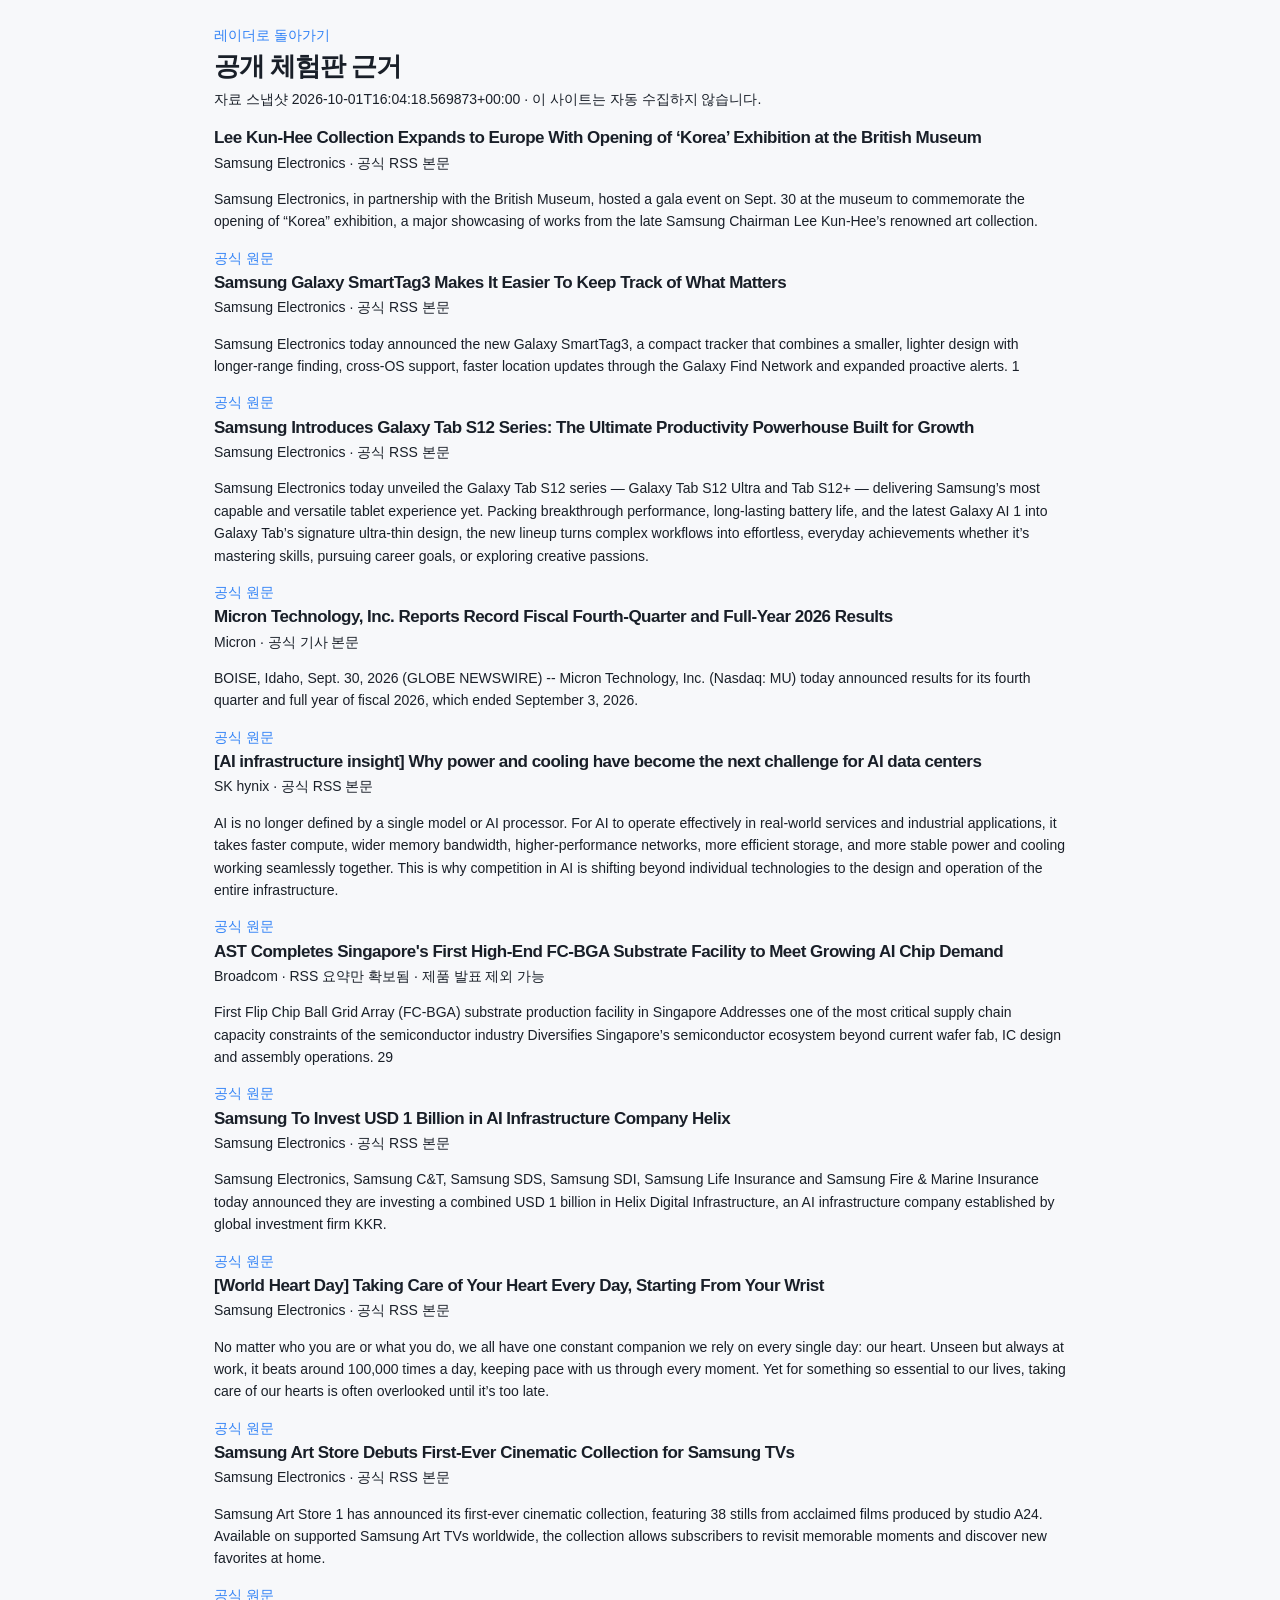
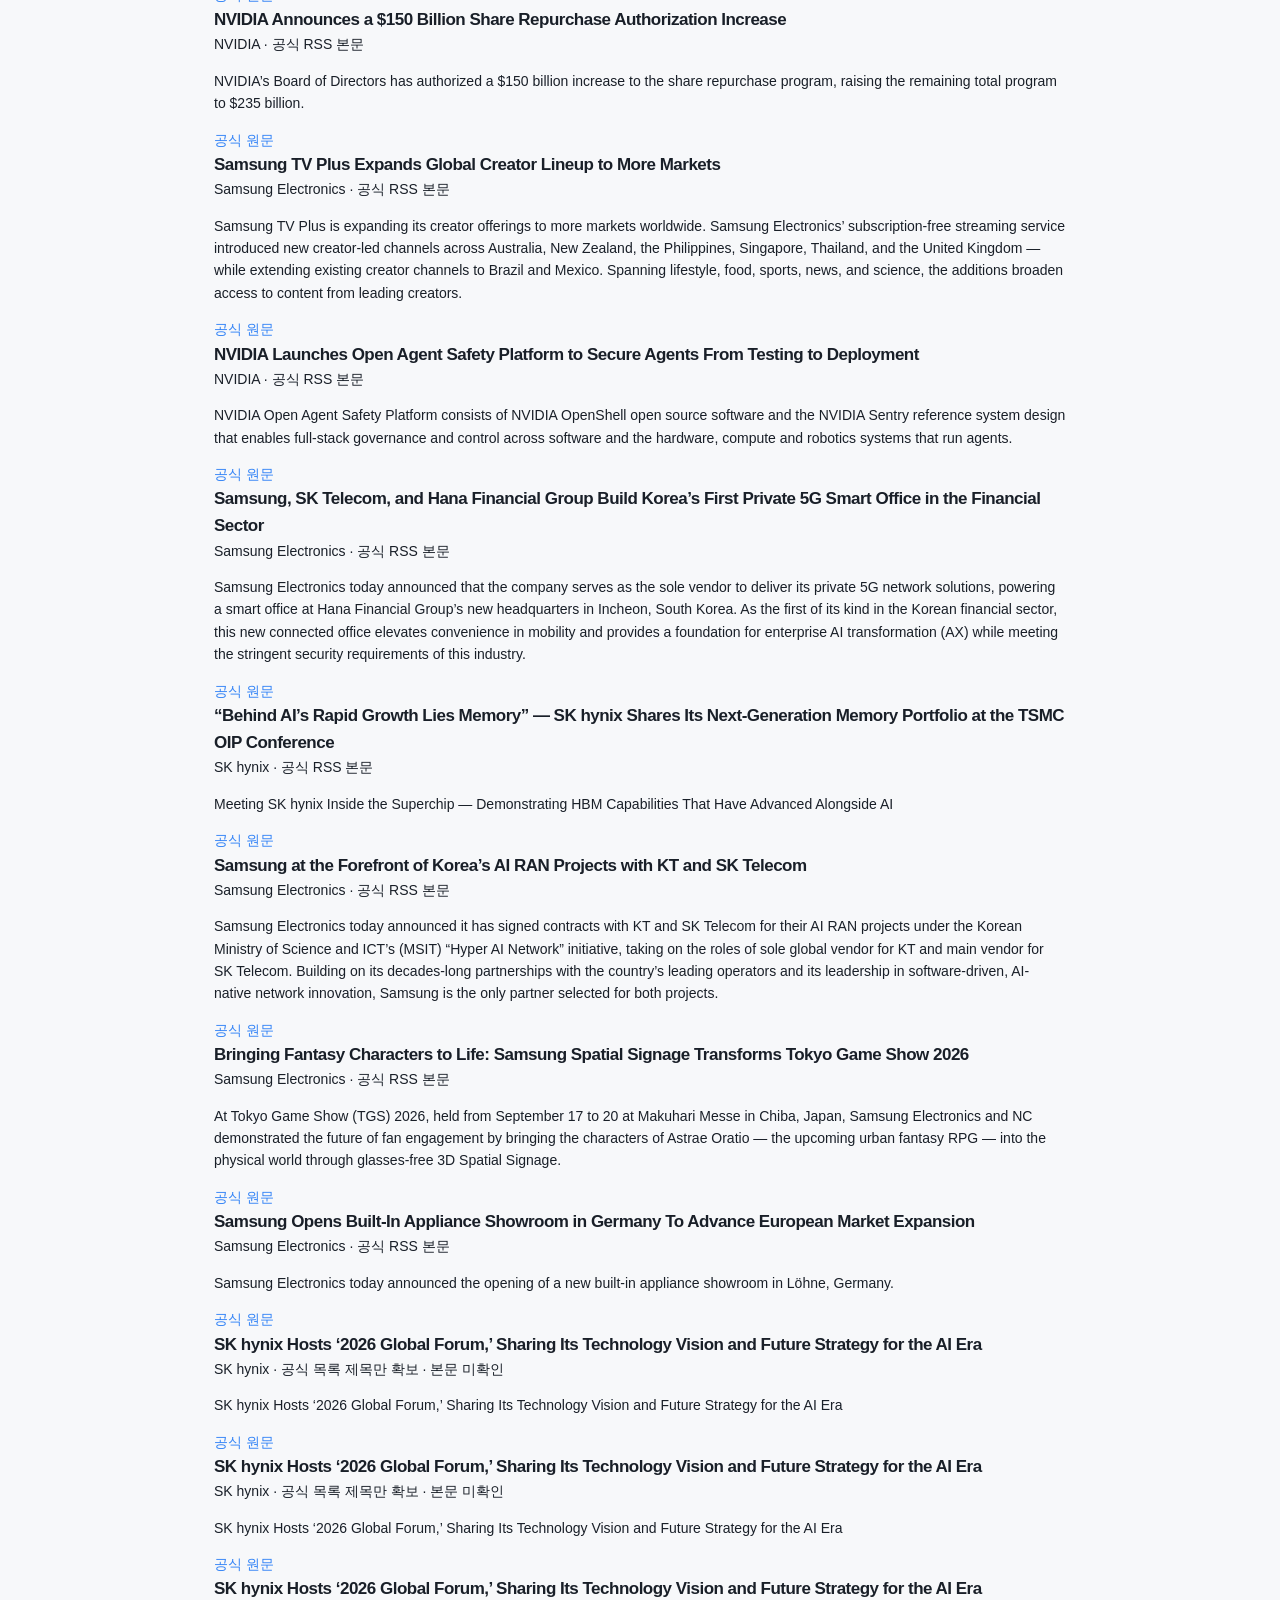
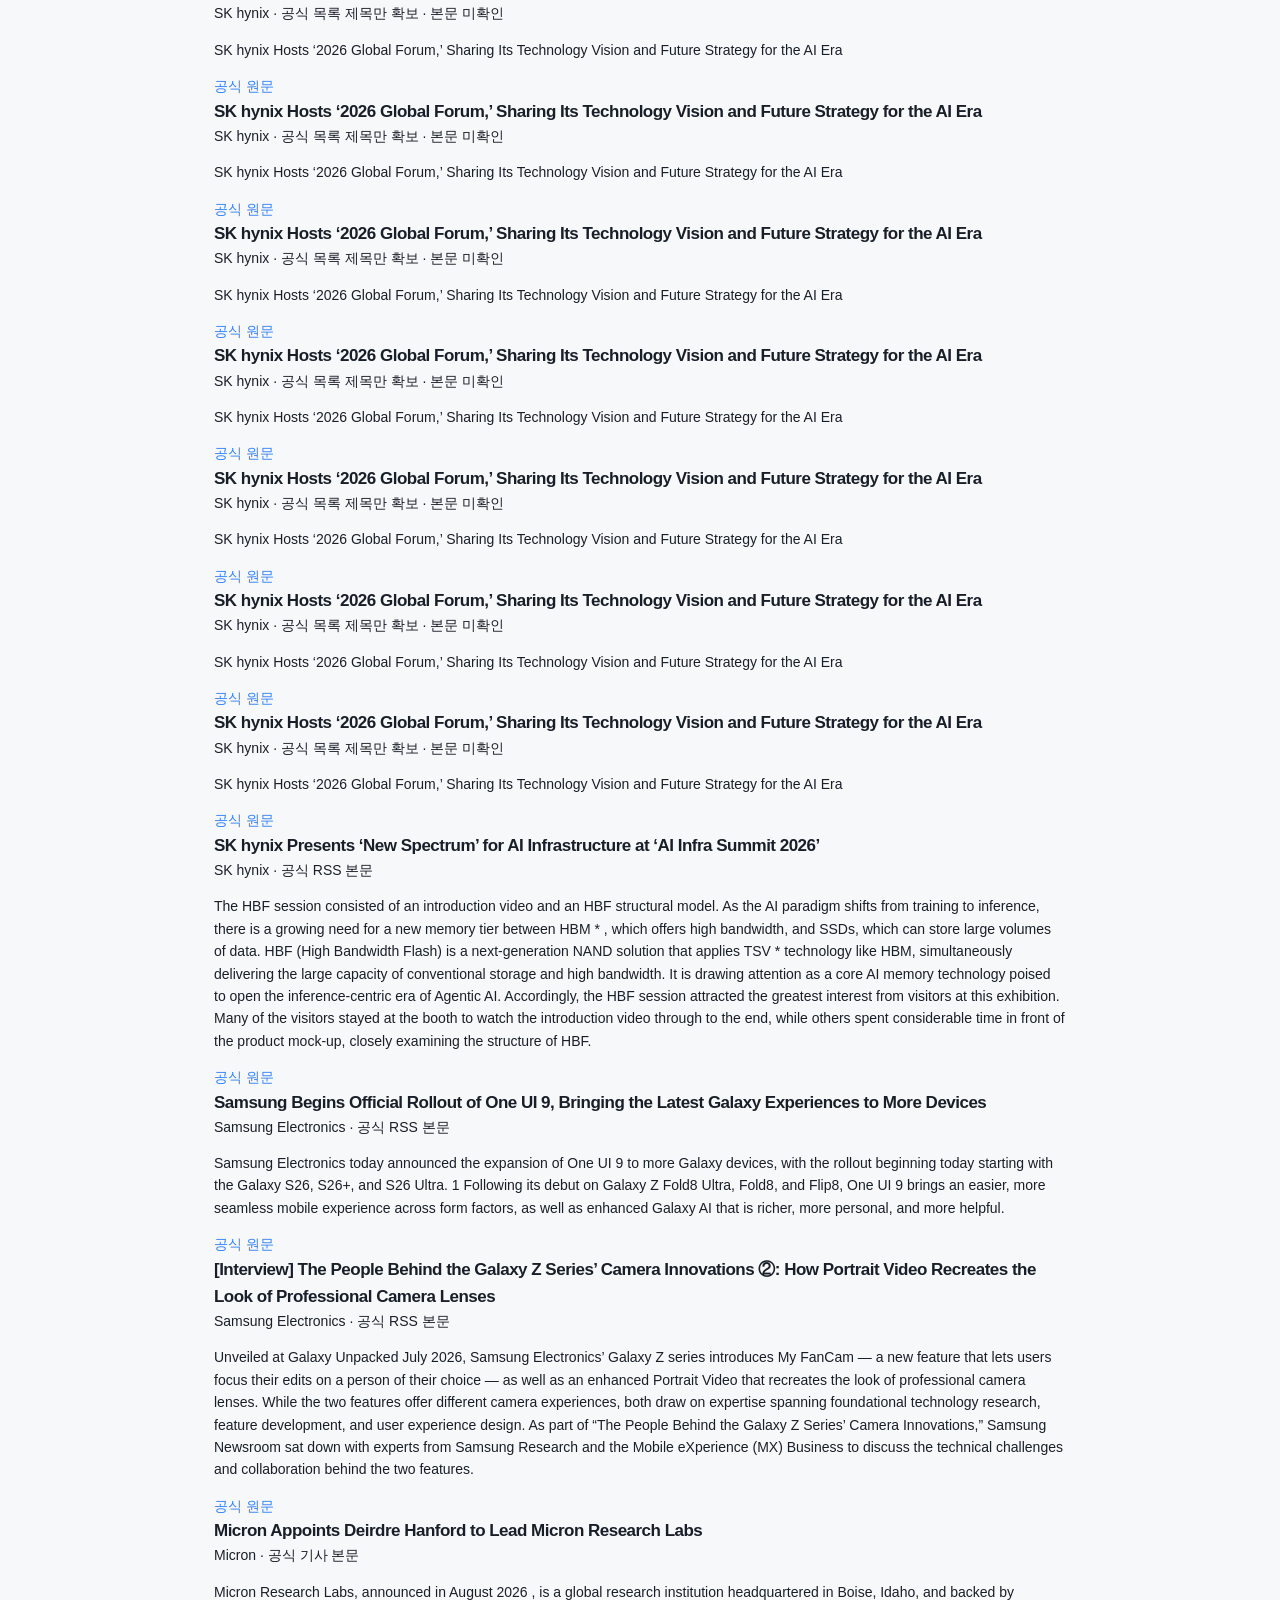
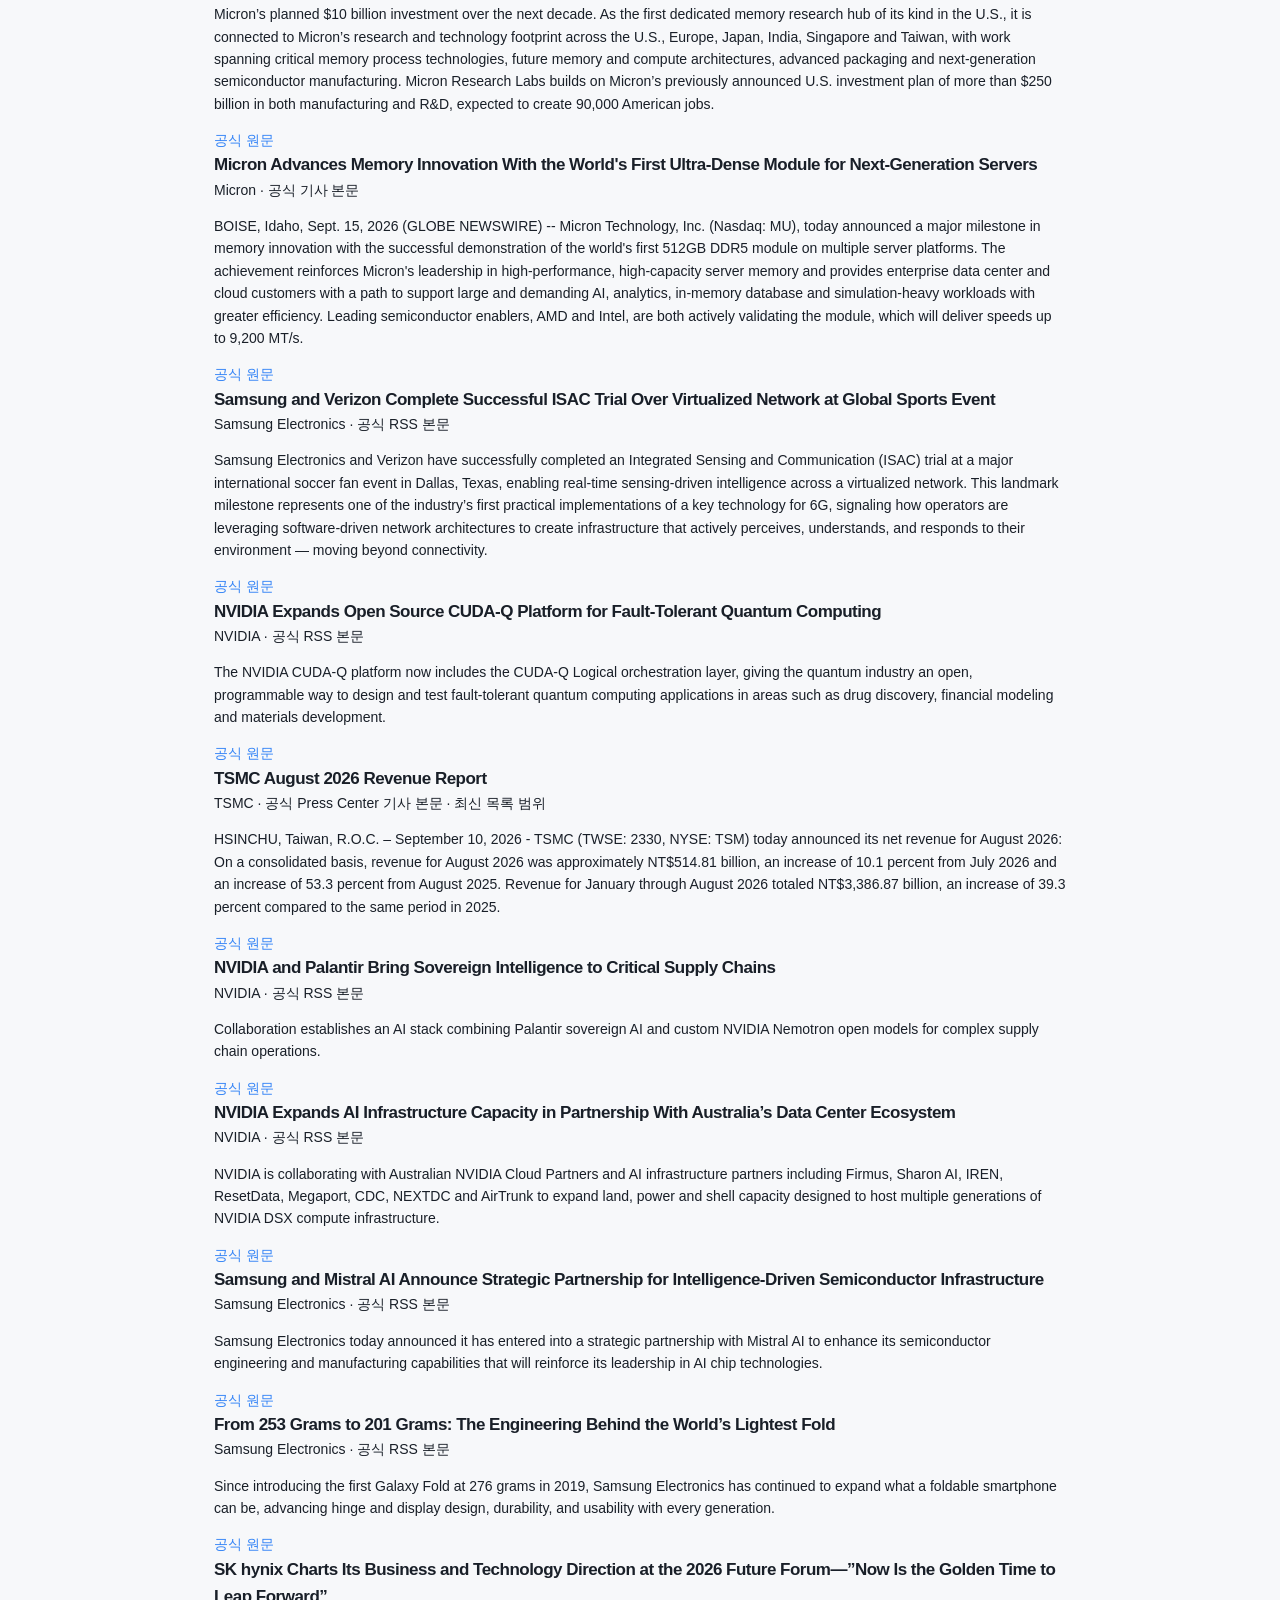
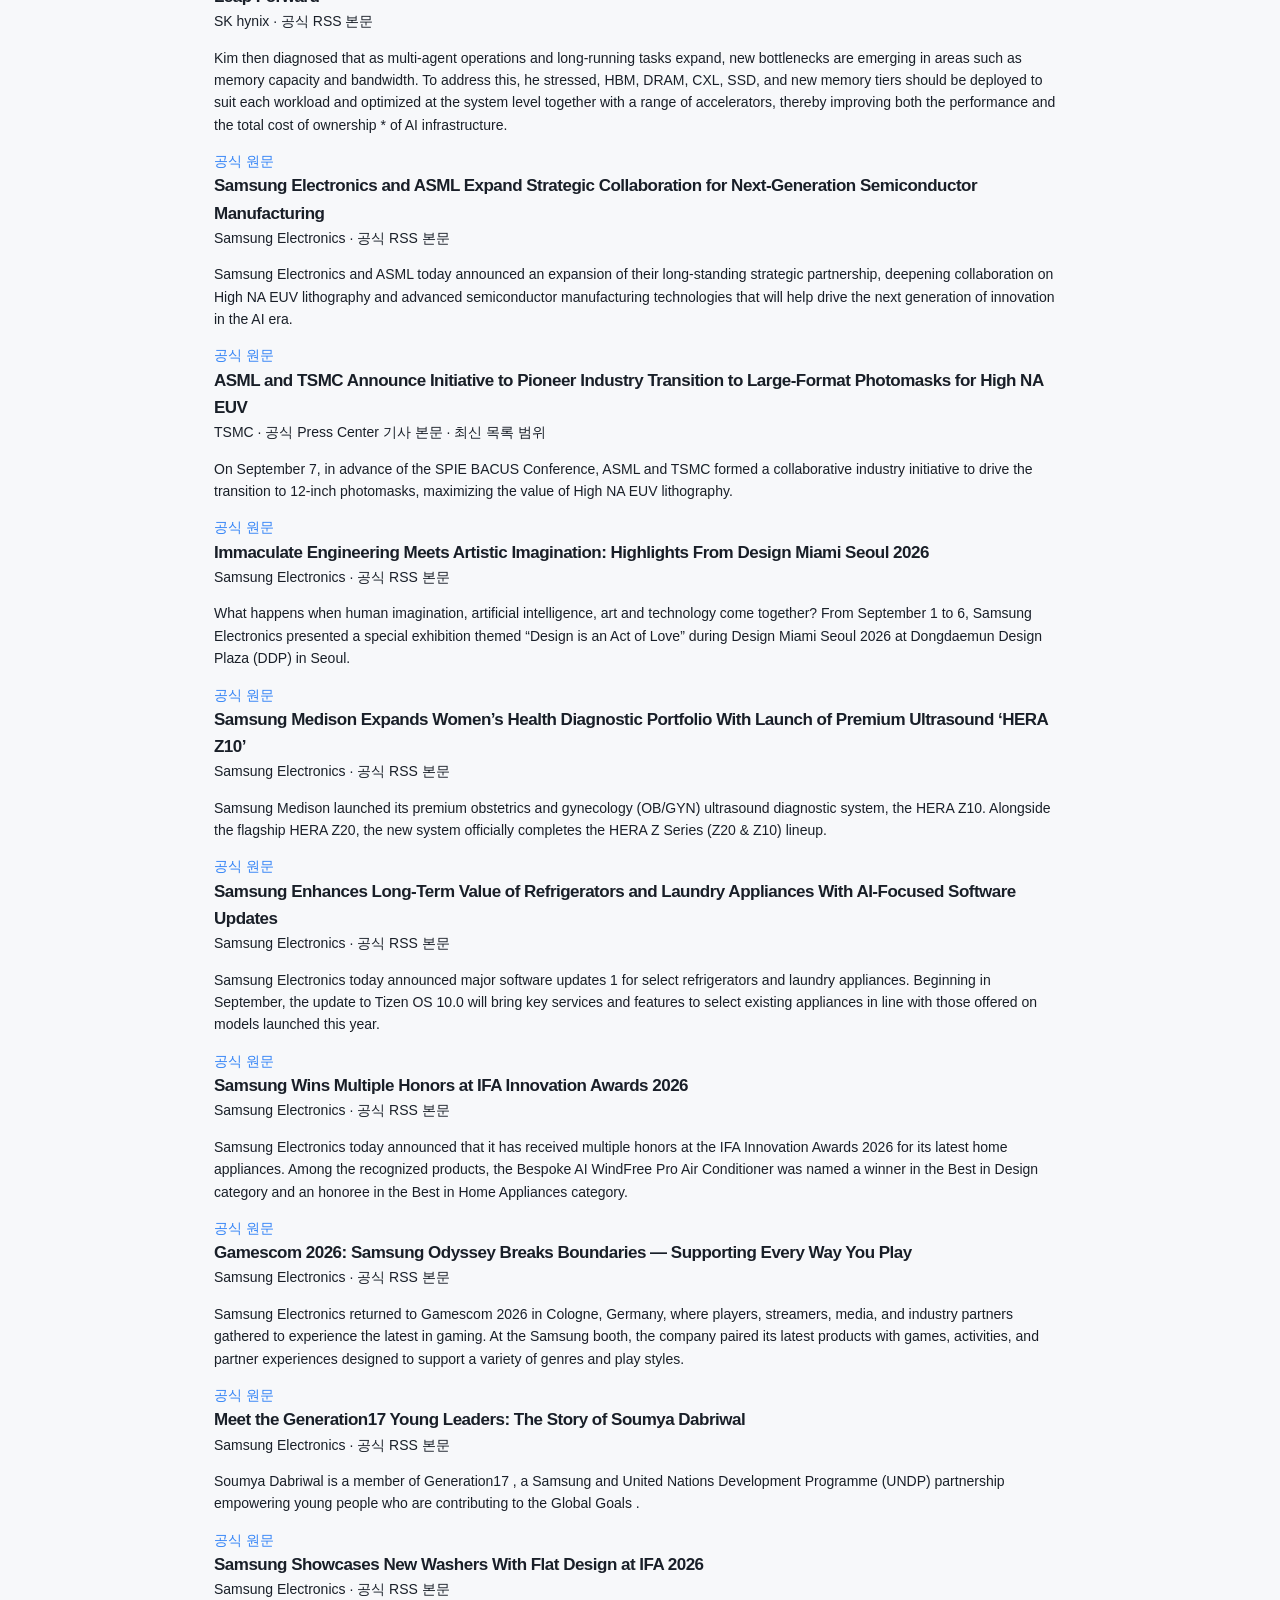
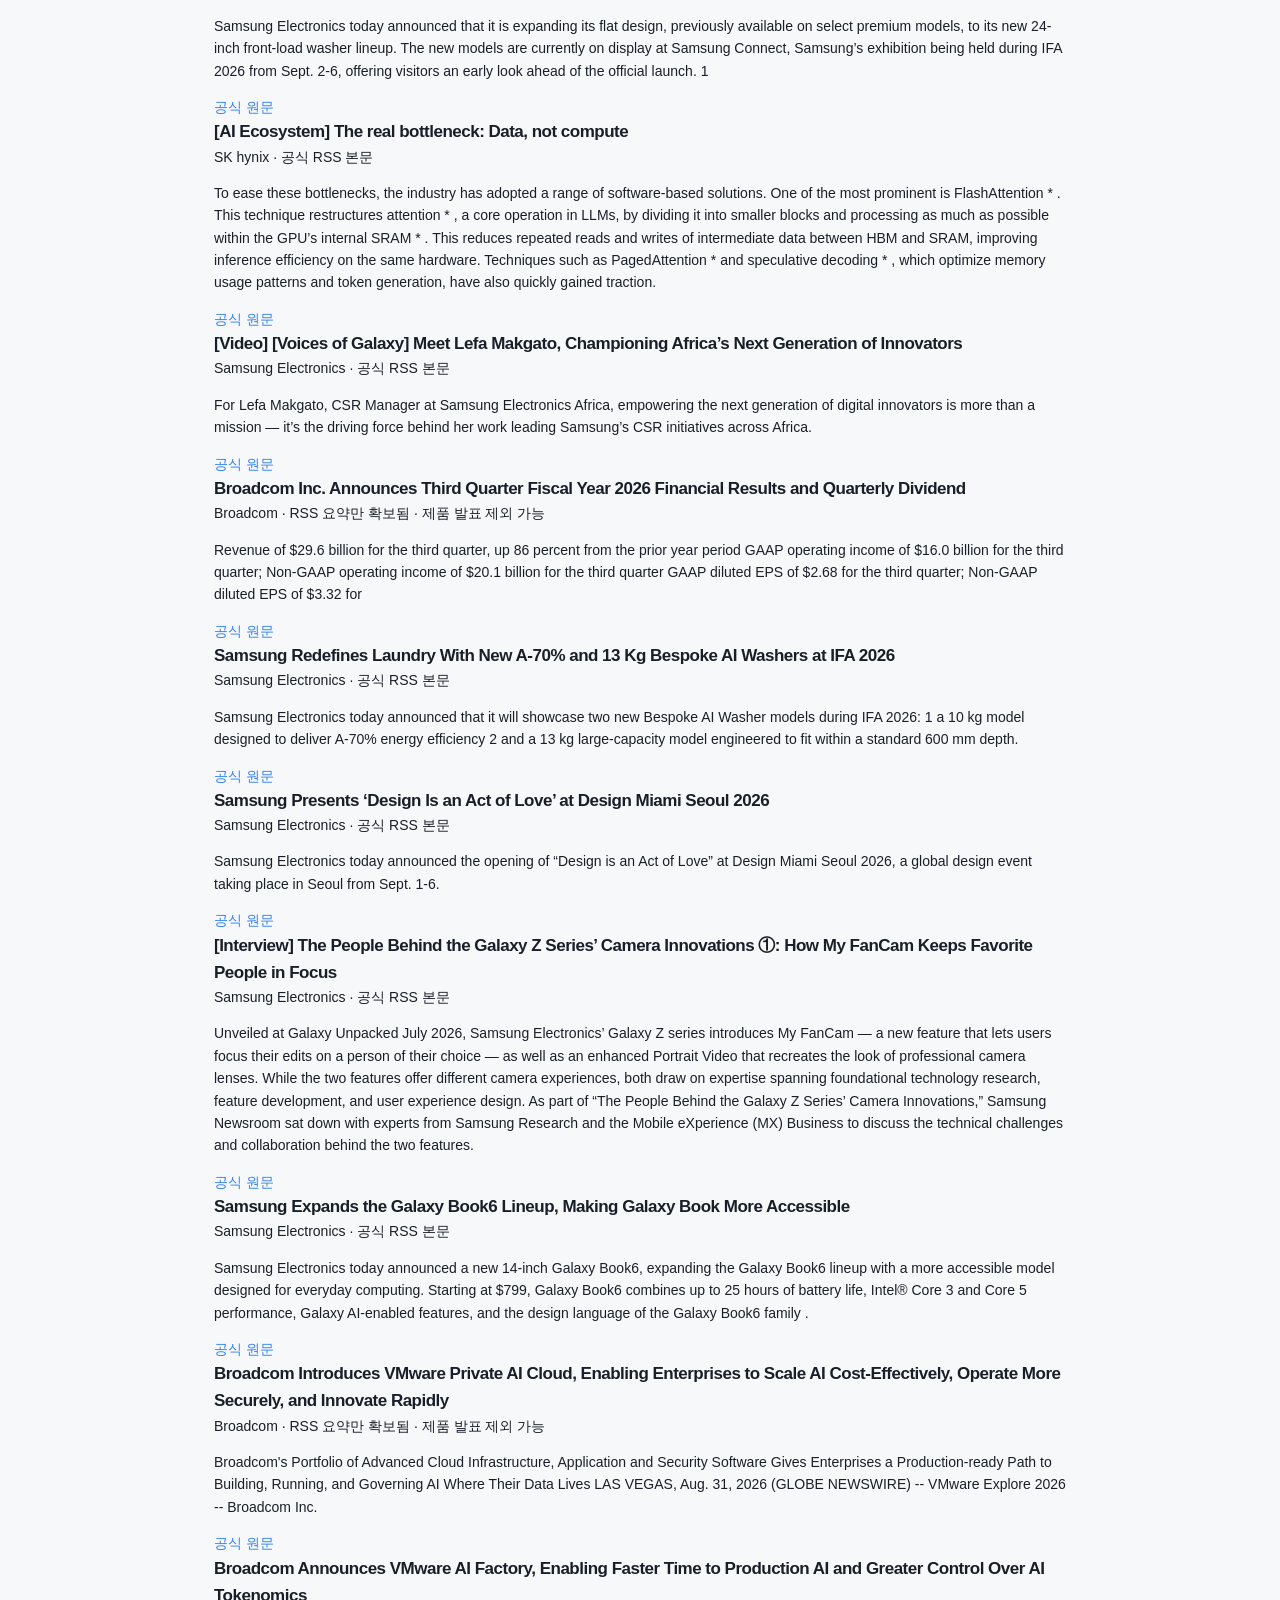
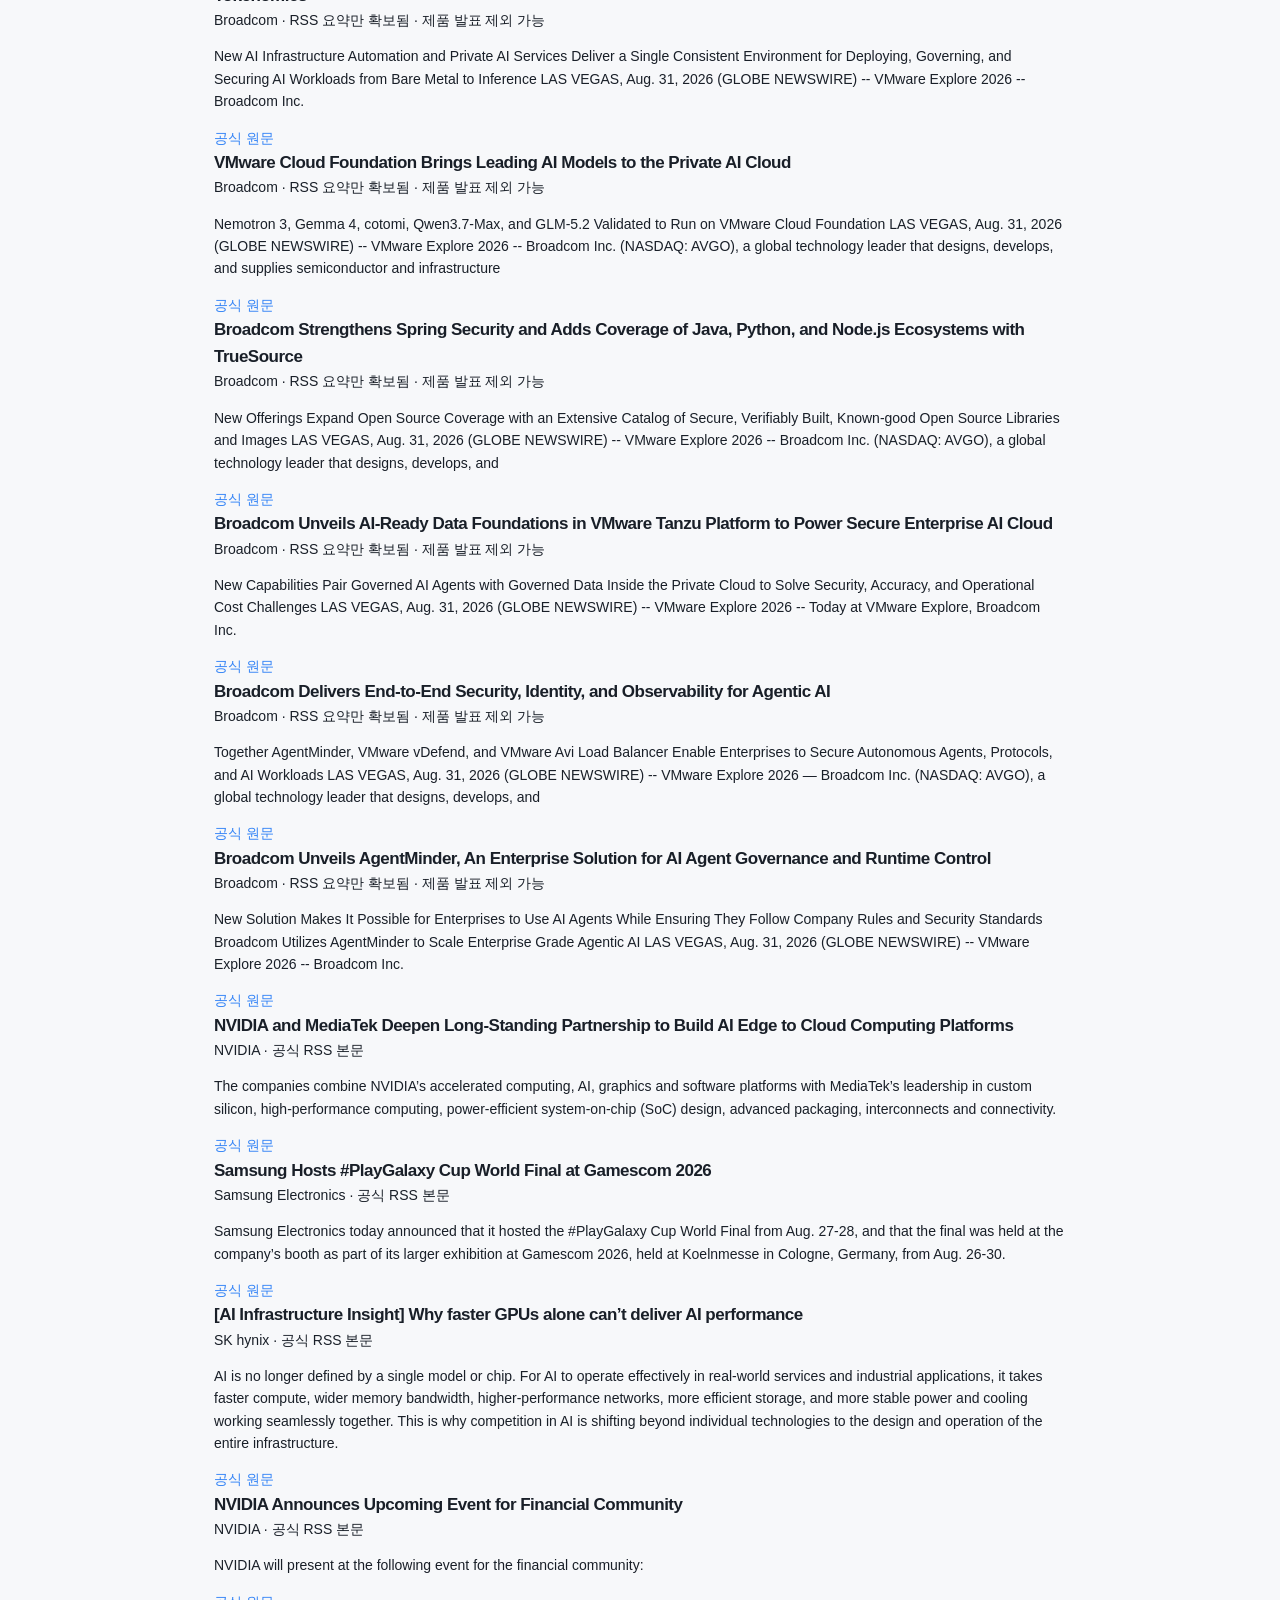
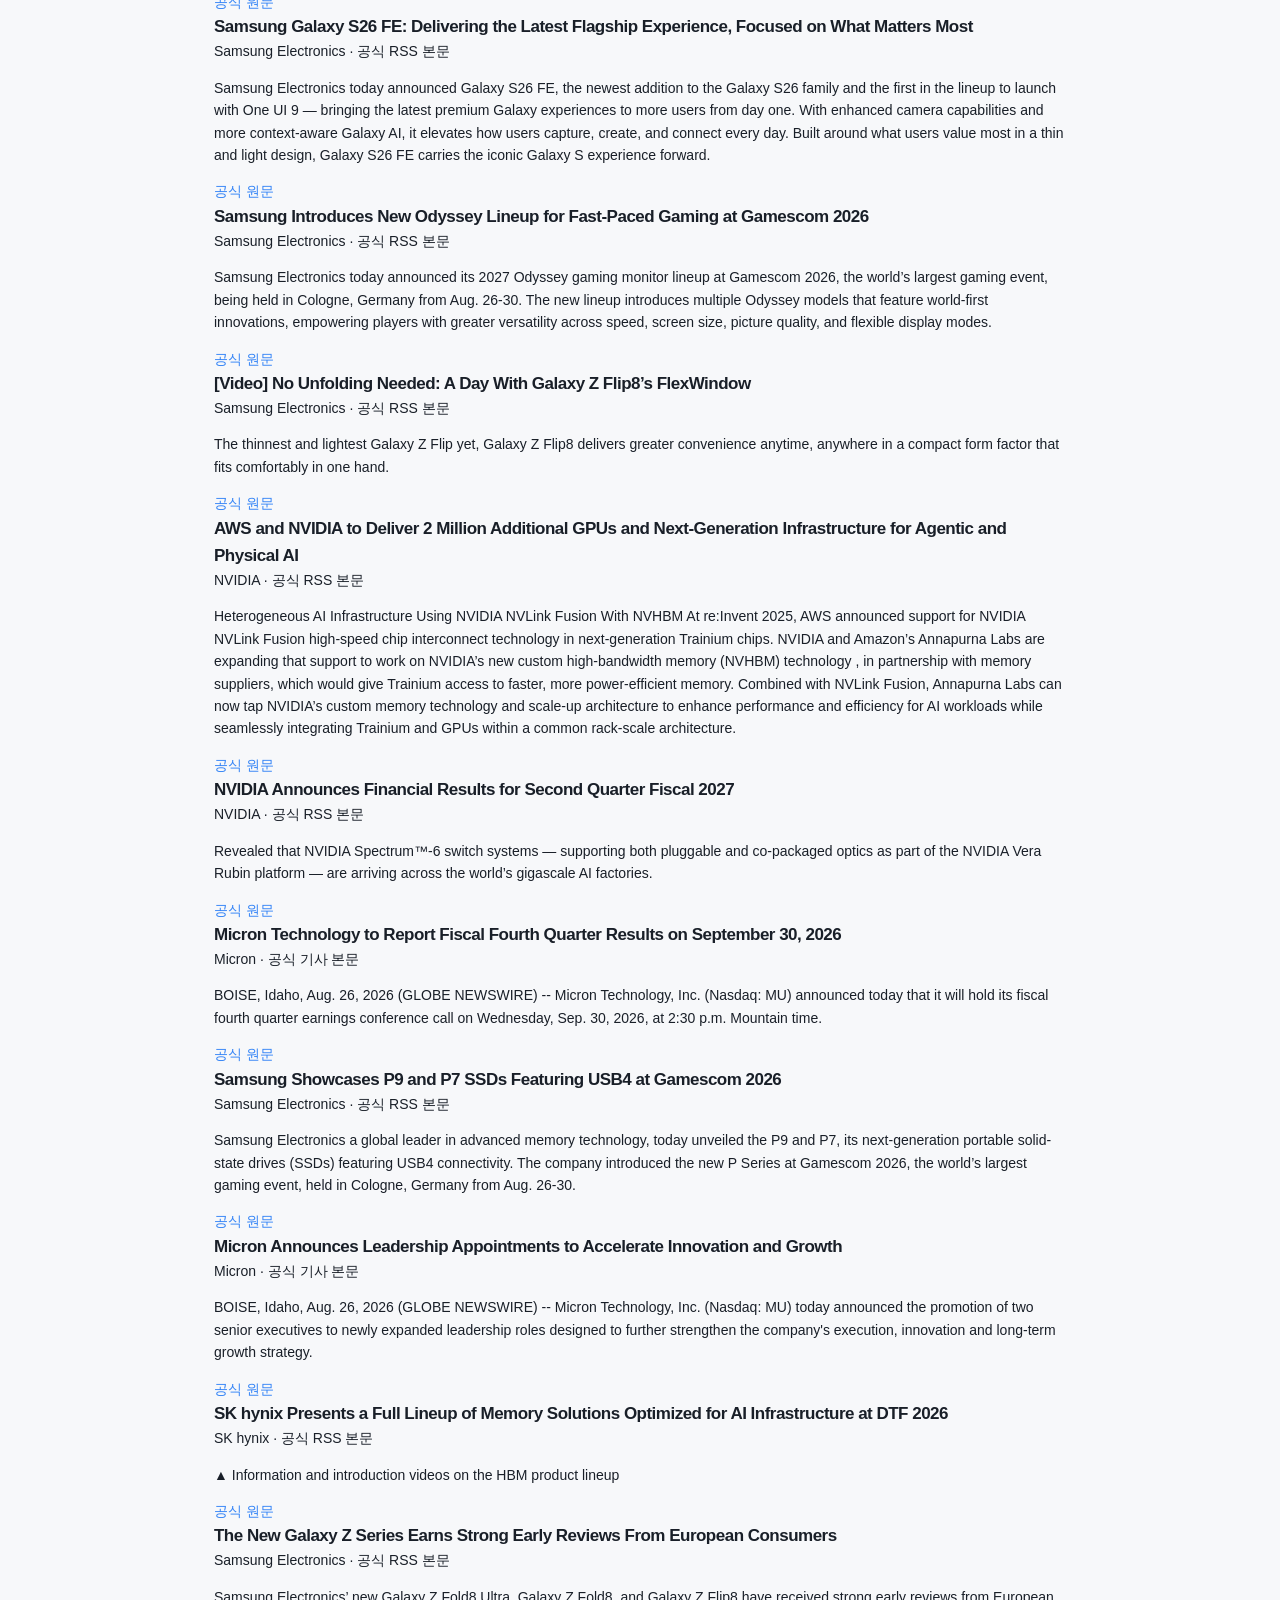
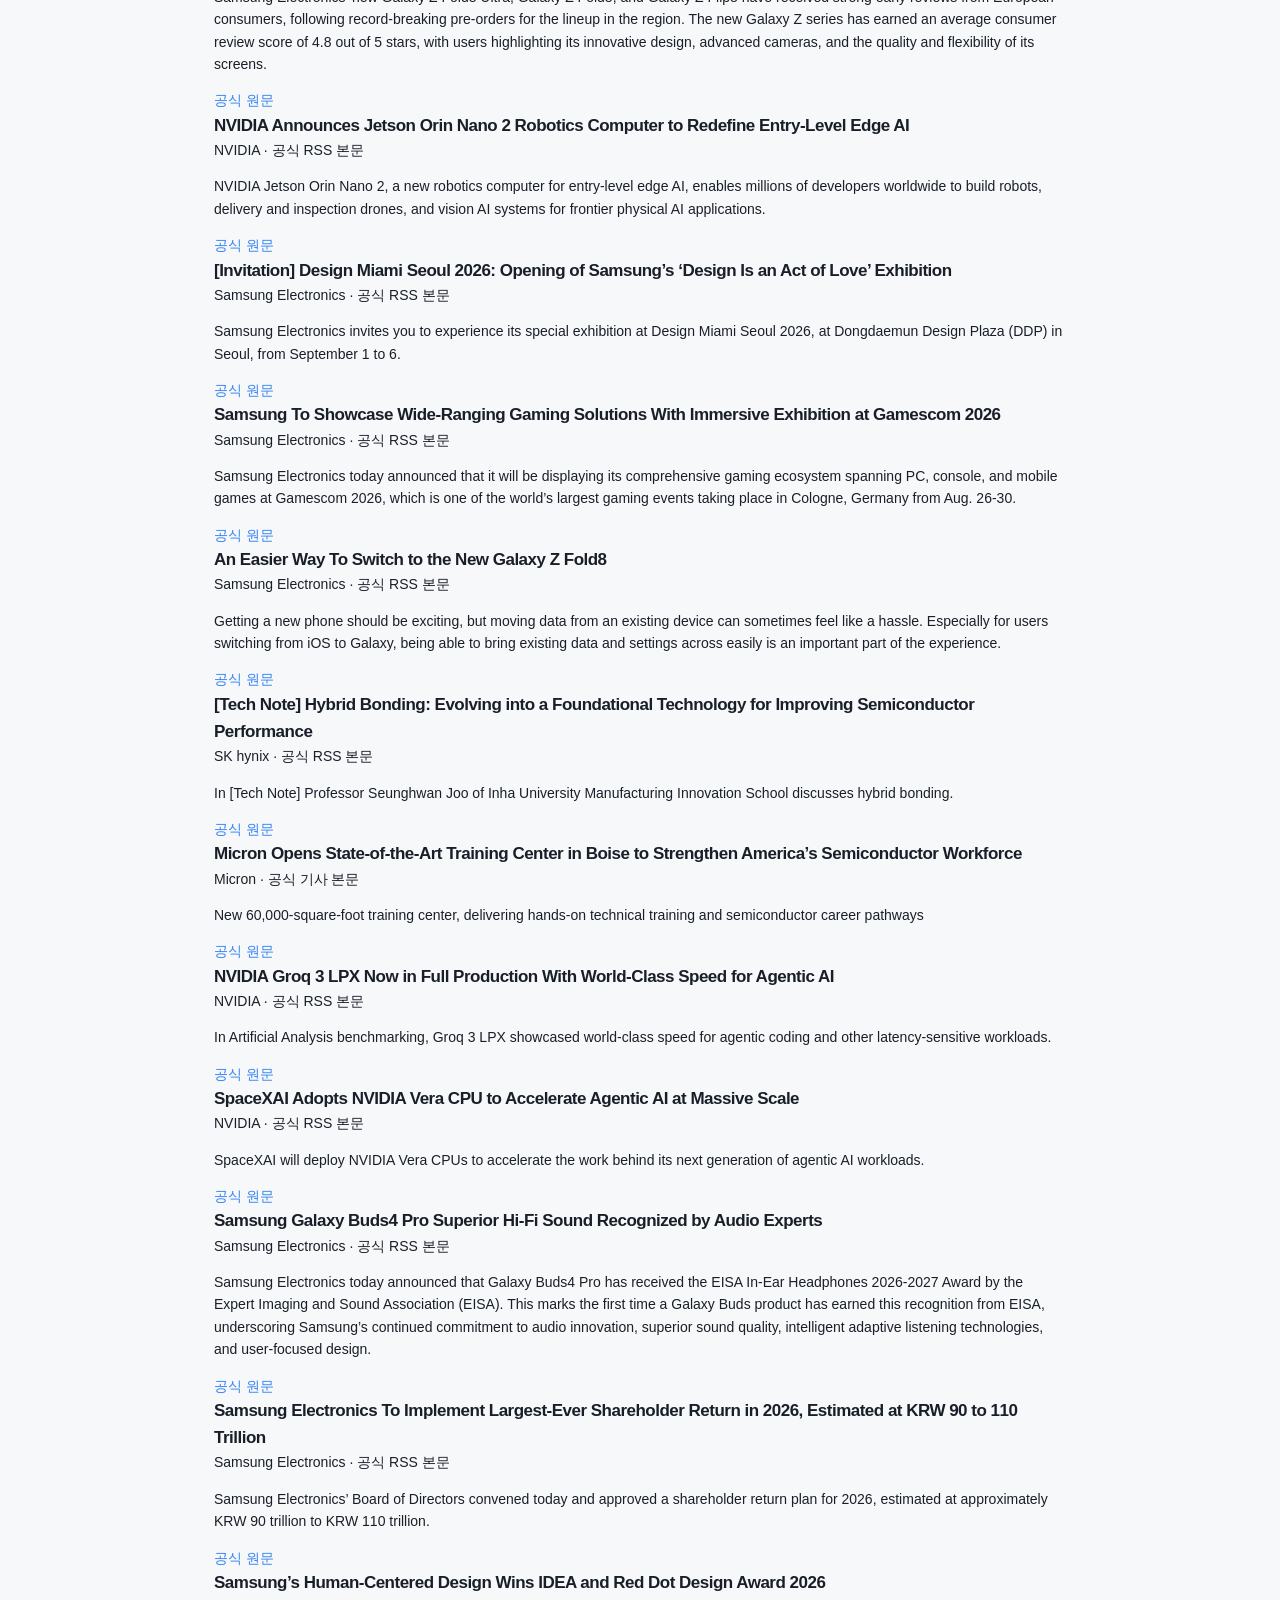
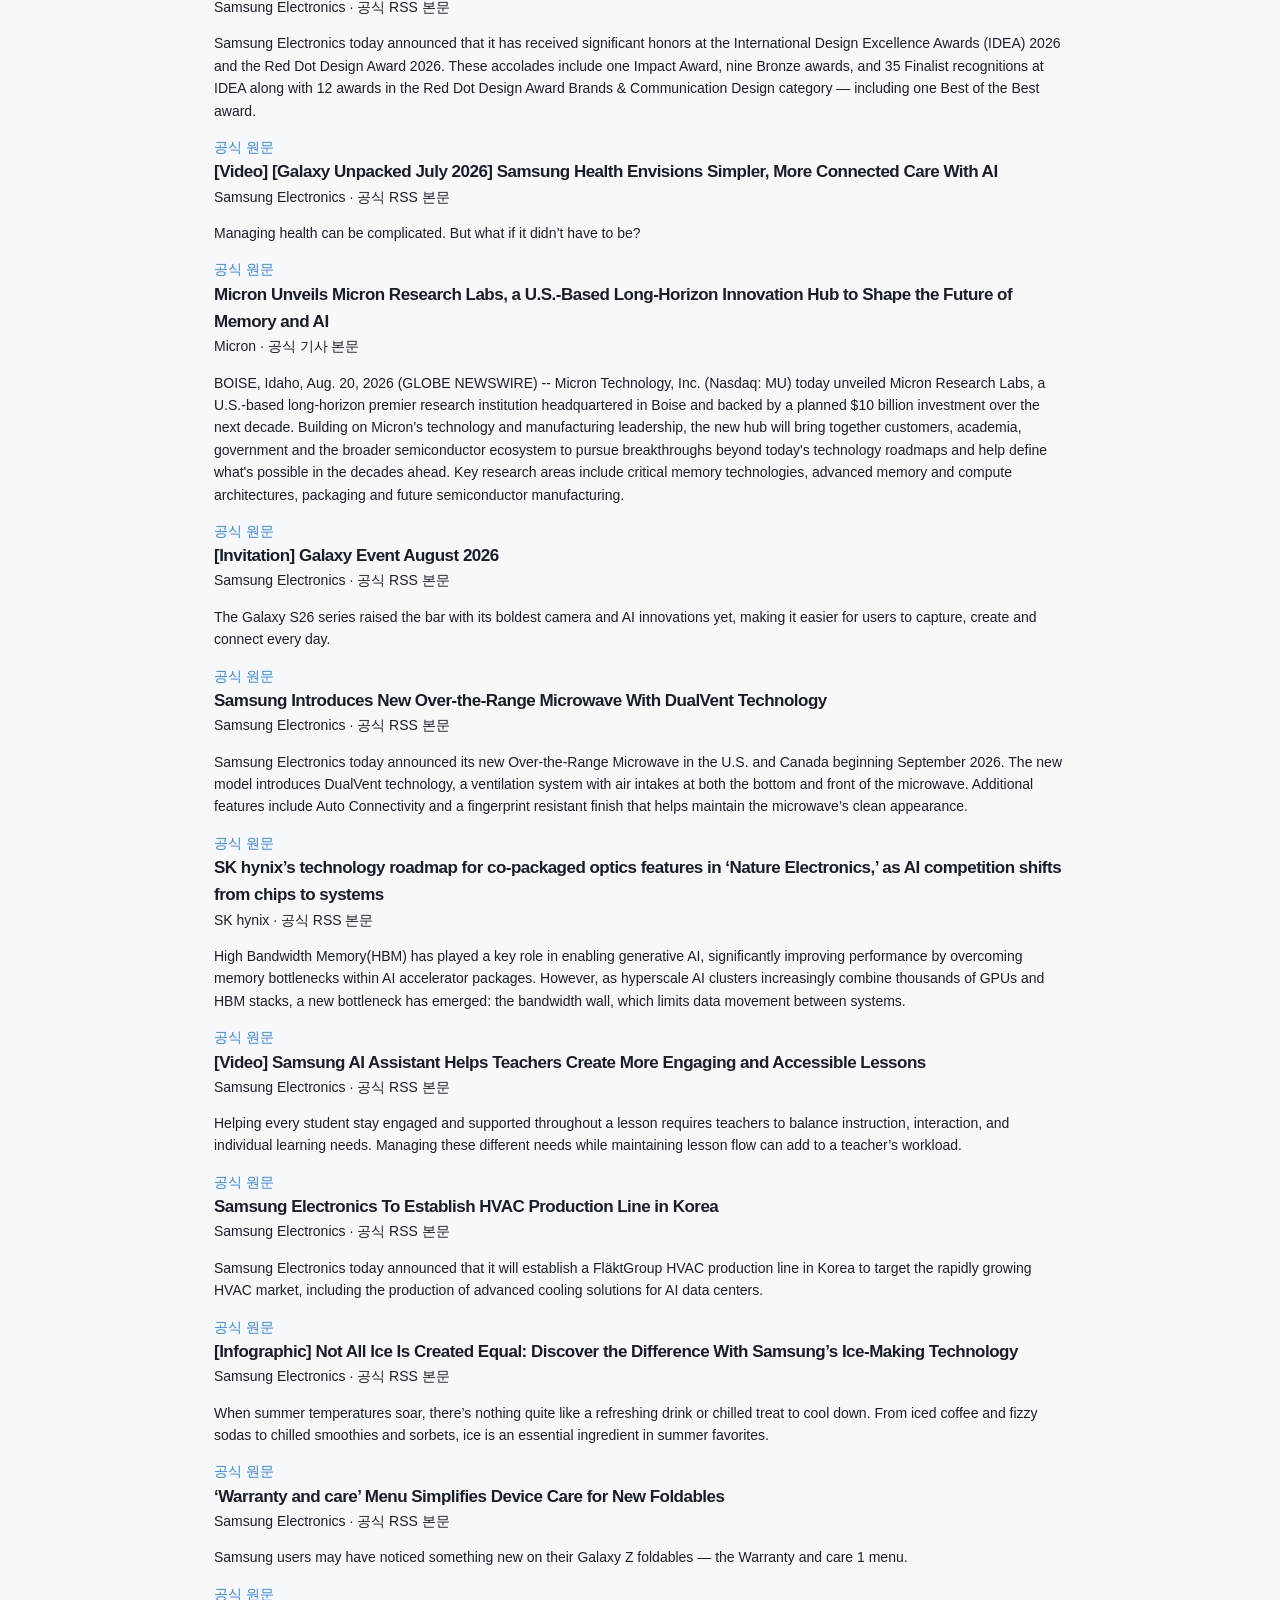
==== public/radar-report.html @ f61747eb "Publish announcement frequency coverage and review panels" ====
<!doctype html><html lang="ko"><meta charset="utf-8"><meta name="viewport" content="width=device-width,initial-scale=1"><title>Radar 근거 스냅샷</title><link rel="stylesheet" href="assets/radar.css"><body><main style="max-width:900px;margin:auto;padding:24px"><a href="index.html">레이더로 돌아가기</a><h1>공개 체험판 근거</h1><p>자료 스냅샷 2026-10-01T16:04:18.569873+00:00 · 이 사이트는 자동 수집하지 않습니다.</p><article><h2>Lee Kun-Hee Collection Expands to Europe With Opening of ‘Korea’ Exhibition at the British Museum</h2><p>Samsung Electronics · 공식 RSS 본문</p><p>Samsung Electronics, in partnership with the British Museum, hosted a gala event on Sept. 30 at the museum to commemorate the opening of “Korea” exhibition, a major showcasing of works from the late Samsung Chairman Lee Kun-Hee’s renowned art collection.</p><a href="https://news.samsung.com/global/lee-kun-hee-collection-expands-to-europe-with-opening-of-korea-exhibition-at-the-british-museum" rel="noopener noreferrer">공식 원문</a></article><article><h2>Samsung Galaxy SmartTag3 Makes It Easier To Keep Track of What Matters</h2><p>Samsung Electronics · 공식 RSS 본문</p><p>Samsung Electronics today announced the new Galaxy SmartTag3, a compact tracker that combines a smaller, lighter design with longer-range finding, cross-OS support, faster location updates through the Galaxy Find Network and expanded proactive alerts. 1</p><a href="https://news.samsung.com/global/samsung-galaxy-smarttag3-makes-it-easier-to-keep-track-of-what-matters" rel="noopener noreferrer">공식 원문</a></article><article><h2>Samsung Introduces Galaxy Tab S12 Series: The Ultimate Productivity Powerhouse Built for Growth</h2><p>Samsung Electronics · 공식 RSS 본문</p><p>Samsung Electronics today unveiled the Galaxy Tab S12 series — Galaxy Tab S12 Ultra and Tab S12+ — delivering Samsung’s most capable and versatile tablet experience yet. Packing breakthrough performance, long-lasting battery life, and the latest Galaxy AI 1 into Galaxy Tab’s signature ultra-thin design, the new lineup turns complex workflows into effortless, everyday achievements whether it’s mastering skills, pursuing career goals, or exploring creative passions.</p><a href="https://news.samsung.com/global/samsung-introduces-galaxy-tab-s12-series-the-ultimate-productivity-powerhouse-built-for-growth" rel="noopener noreferrer">공식 원문</a></article><article><h2>Micron Technology, Inc. Reports Record Fiscal Fourth-Quarter and Full-Year 2026 Results</h2><p>Micron · 공식 기사 본문</p><p>BOISE, Idaho, Sept. 30, 2026 (GLOBE NEWSWIRE) -- Micron Technology, Inc. (Nasdaq: MU) today announced results for its fourth quarter and full year of fiscal 2026, which ended September 3, 2026.</p><a href="https://investors.micron.com/news/press-release/2026/Micron-Technology-Inc--Reports-Record-Fiscal-Fourth-Quarter-and-Full-Year-2026-Results/default.aspx" rel="noopener noreferrer">공식 원문</a></article><article><h2>[AI infrastructure insight] Why power and cooling have become the next challenge for AI data centers</h2><p>SK hynix · 공식 RSS 본문</p><p>AI is no longer defined by a single model or AI processor. For AI to operate effectively in real-world services and industrial applications, it takes faster compute, wider memory bandwidth, higher-performance networks, more efficient storage, and more stable power and cooling working seamlessly together. This is why competition in AI is shifting beyond individual technologies to the design and operation of the entire infrastructure.</p><a href="https://news.skhynix.com/en/ai-infrastructure-insight-ep3/" rel="noopener noreferrer">공식 원문</a></article><article><h2>AST Completes Singapore&#x27;s First High-End FC-BGA Substrate Facility to Meet Growing AI Chip Demand</h2><p>Broadcom · RSS 요약만 확보됨 · 제품 발표 제외 가능</p><p>First Flip Chip Ball Grid Array (FC-BGA) substrate production facility in Singapore Addresses one of the most critical supply chain capacity constraints of the semiconductor industry Diversifies Singapore’s semiconductor ecosystem beyond current wafer fab, IC design and assembly operations. 29</p><a href="https://investors.broadcom.com/news-releases/news-release-details/ast-completes-singapores-first-high-end-fc-bga-substrate" rel="noopener noreferrer">공식 원문</a></article><article><h2>Samsung To Invest USD 1 Billion in AI Infrastructure Company Helix</h2><p>Samsung Electronics · 공식 RSS 본문</p><p>Samsung Electronics, Samsung C&amp;T, Samsung SDS, Samsung SDI, Samsung Life Insurance and Samsung Fire &amp; Marine Insurance today announced they are investing a combined USD 1 billion in Helix Digital Infrastructure, an AI infrastructure company established by global investment firm KKR.</p><a href="https://news.samsung.com/global/samsung-to-invest-usd-1-billion-in-ai-infrastructure-company-helix" rel="noopener noreferrer">공식 원문</a></article><article><h2>[World Heart Day] Taking Care of Your Heart Every Day, Starting From Your Wrist</h2><p>Samsung Electronics · 공식 RSS 본문</p><p>No matter who you are or what you do, we all have one constant companion we rely on every single day: our heart. Unseen but always at work, it beats around 100,000 times a day, keeping pace with us through every moment. Yet for something so essential to our lives, taking care of our hearts is often overlooked until it’s too late.</p><a href="https://news.samsung.com/global/world-heart-day-taking-care-of-your-heart-every-day-starting-from-your-wrist" rel="noopener noreferrer">공식 원문</a></article><article><h2>Samsung Art Store Debuts First-Ever Cinematic Collection for Samsung TVs</h2><p>Samsung Electronics · 공식 RSS 본문</p><p>Samsung Art Store 1 has announced its first-ever cinematic collection, featuring 38 stills from acclaimed films produced by studio A24. Available on supported Samsung Art TVs worldwide, the collection allows subscribers to revisit memorable moments and discover new favorites at home.</p><a href="https://news.samsung.com/global/samsung-art-store-debuts-first-ever-cinematic-collection-for-samsung-tvs" rel="noopener noreferrer">공식 원문</a></article><article><h2>NVIDIA Announces a $150 Billion Share Repurchase Authorization Increase</h2><p>NVIDIA · 공식 RSS 본문</p><p>NVIDIA’s Board of Directors has authorized a $150 billion increase to the share repurchase program, raising the remaining total program to $235 billion.</p><a href="https://nvidianews.nvidia.com/news/nvidia-announces-a-150-billion-share-repurchase-authorization-increase" rel="noopener noreferrer">공식 원문</a></article><article><h2>Samsung TV Plus Expands Global Creator Lineup to More Markets</h2><p>Samsung Electronics · 공식 RSS 본문</p><p>Samsung TV Plus is expanding its creator offerings to more markets worldwide. Samsung Electronics’ subscription-free streaming service introduced new creator-led channels across Australia, New Zealand, the Philippines, Singapore, Thailand, and the United Kingdom — while extending existing creator channels to Brazil and Mexico. Spanning lifestyle, food, sports, news, and science, the additions broaden access to content from leading creators.</p><a href="https://news.samsung.com/global/samsung-tv-plus-expands-global-creator-lineup-to-more-markets" rel="noopener noreferrer">공식 원문</a></article><article><h2>NVIDIA Launches Open Agent Safety Platform to Secure Agents From Testing to Deployment</h2><p>NVIDIA · 공식 RSS 본문</p><p>NVIDIA Open Agent Safety Platform consists of NVIDIA OpenShell open source software and the NVIDIA Sentry reference system design that enables full-stack governance and control across software and the hardware, compute and robotics systems that run agents.</p><a href="https://nvidianews.nvidia.com/news/open-agent-safety-platform" rel="noopener noreferrer">공식 원문</a></article><article><h2>Samsung, SK Telecom, and Hana Financial Group Build Korea’s First Private 5G Smart Office in the Financial Sector</h2><p>Samsung Electronics · 공식 RSS 본문</p><p>Samsung Electronics today announced that the company serves as the sole vendor to deliver its private 5G network solutions, powering a smart office at Hana Financial Group’s new headquarters in Incheon, South Korea. As the first of its kind in the Korean financial sector, this new connected office elevates convenience in mobility and provides a foundation for enterprise AI transformation (AX) while meeting the stringent security requirements of this industry.</p><a href="https://news.samsung.com/global/samsung-sk-telecom-and-hana-financial-group-buildkoreas-first-private-5g-smart-office-in-the-financial-sector" rel="noopener noreferrer">공식 원문</a></article><article><h2>“Behind AI’s Rapid Growth Lies Memory” — SK hynix Shares Its Next-Generation Memory Portfolio at the TSMC OIP Conference</h2><p>SK hynix · 공식 RSS 본문</p><p>Meeting SK hynix Inside the Superchip — Demonstrating HBM Capabilities That Have Advanced Alongside AI</p><a href="https://news.skhynix.com/en/tsmc-oip-conference-2026/" rel="noopener noreferrer">공식 원문</a></article><article><h2>Samsung at the Forefront of Korea’s AI RAN Projects with KT and SK Telecom</h2><p>Samsung Electronics · 공식 RSS 본문</p><p>Samsung Electronics today announced it has signed contracts with KT and SK Telecom for their AI RAN projects under the Korean Ministry of Science and ICT’s (MSIT) “Hyper AI Network” initiative, taking on the roles of sole global vendor for KT and main vendor for SK Telecom. Building on its decades-long partnerships with the country’s leading operators and its leadership in software-driven, AI-native network innovation, Samsung is the only partner selected for both projects.</p><a href="https://news.samsung.com/global/samsung-at-the-forefront-of-koreas-ai-ran-projects-with-kt-and-sk-telecom" rel="noopener noreferrer">공식 원문</a></article><article><h2>Bringing Fantasy Characters to Life: Samsung Spatial Signage Transforms Tokyo Game Show 2026</h2><p>Samsung Electronics · 공식 RSS 본문</p><p>At Tokyo Game Show (TGS) 2026, held from September 17 to 20 at Makuhari Messe in Chiba, Japan, Samsung Electronics and NC demonstrated the future of fan engagement by bringing the characters of Astrae Oratio — the upcoming urban fantasy RPG — into the physical world through glasses-free 3D Spatial Signage.</p><a href="https://news.samsung.com/global/bringing-fantasy-characters-to-life-samsung-spatial-signage-transforms-tokyo-game-show-2026" rel="noopener noreferrer">공식 원문</a></article><article><h2>Samsung Opens Built-In Appliance Showroom in Germany To Advance European Market Expansion</h2><p>Samsung Electronics · 공식 RSS 본문</p><p>Samsung Electronics today announced the opening of a new built-in appliance showroom in Löhne, Germany.</p><a href="https://news.samsung.com/global/samsung-opens-built-in-appliance-showroom-in-germany-to-advance-european-market-expansion" rel="noopener noreferrer">공식 원문</a></article><article><h2>SK hynix Hosts ‘2026 Global Forum,’ Sharing Its Technology Vision and Future Strategy for the AI Era</h2><p>SK hynix · 공식 목록 제목만 확보 · 본문 미확인</p><p>SK hynix Hosts ‘2026 Global Forum,’ Sharing Its Technology Vision and Future Strategy for the AI Era</p><a href="https://news.skhynix.com/en/2026-global-forum-16/" rel="noopener noreferrer">공식 원문</a></article><article><h2>SK hynix Hosts ‘2026 Global Forum,’ Sharing Its Technology Vision and Future Strategy for the AI Era</h2><p>SK hynix · 공식 목록 제목만 확보 · 본문 미확인</p><p>SK hynix Hosts ‘2026 Global Forum,’ Sharing Its Technology Vision and Future Strategy for the AI Era</p><a href="https://news.skhynix.com/en/2026-global-forum-15/" rel="noopener noreferrer">공식 원문</a></article><article><h2>SK hynix Hosts ‘2026 Global Forum,’ Sharing Its Technology Vision and Future Strategy for the AI Era</h2><p>SK hynix · 공식 목록 제목만 확보 · 본문 미확인</p><p>SK hynix Hosts ‘2026 Global Forum,’ Sharing Its Technology Vision and Future Strategy for the AI Era</p><a href="https://news.skhynix.com/en/2026-global-forum-14/" rel="noopener noreferrer">공식 원문</a></article><article><h2>SK hynix Hosts ‘2026 Global Forum,’ Sharing Its Technology Vision and Future Strategy for the AI Era</h2><p>SK hynix · 공식 목록 제목만 확보 · 본문 미확인</p><p>SK hynix Hosts ‘2026 Global Forum,’ Sharing Its Technology Vision and Future Strategy for the AI Era</p><a href="https://news.skhynix.com/en/2026-global-forum-13/" rel="noopener noreferrer">공식 원문</a></article><article><h2>SK hynix Hosts ‘2026 Global Forum,’ Sharing Its Technology Vision and Future Strategy for the AI Era</h2><p>SK hynix · 공식 목록 제목만 확보 · 본문 미확인</p><p>SK hynix Hosts ‘2026 Global Forum,’ Sharing Its Technology Vision and Future Strategy for the AI Era</p><a href="https://news.skhynix.com/en/2026-global-forum-12/" rel="noopener noreferrer">공식 원문</a></article><article><h2>SK hynix Hosts ‘2026 Global Forum,’ Sharing Its Technology Vision and Future Strategy for the AI Era</h2><p>SK hynix · 공식 목록 제목만 확보 · 본문 미확인</p><p>SK hynix Hosts ‘2026 Global Forum,’ Sharing Its Technology Vision and Future Strategy for the AI Era</p><a href="https://news.skhynix.com/en/2026-global-forum-11/" rel="noopener noreferrer">공식 원문</a></article><article><h2>SK hynix Hosts ‘2026 Global Forum,’ Sharing Its Technology Vision and Future Strategy for the AI Era</h2><p>SK hynix · 공식 목록 제목만 확보 · 본문 미확인</p><p>SK hynix Hosts ‘2026 Global Forum,’ Sharing Its Technology Vision and Future Strategy for the AI Era</p><a href="https://news.skhynix.com/en/2026-global-forum-10/" rel="noopener noreferrer">공식 원문</a></article><article><h2>SK hynix Hosts ‘2026 Global Forum,’ Sharing Its Technology Vision and Future Strategy for the AI Era</h2><p>SK hynix · 공식 목록 제목만 확보 · 본문 미확인</p><p>SK hynix Hosts ‘2026 Global Forum,’ Sharing Its Technology Vision and Future Strategy for the AI Era</p><a href="https://news.skhynix.com/en/2026-global-forum-9/" rel="noopener noreferrer">공식 원문</a></article><article><h2>SK hynix Hosts ‘2026 Global Forum,’ Sharing Its Technology Vision and Future Strategy for the AI Era</h2><p>SK hynix · 공식 목록 제목만 확보 · 본문 미확인</p><p>SK hynix Hosts ‘2026 Global Forum,’ Sharing Its Technology Vision and Future Strategy for the AI Era</p><a href="https://news.skhynix.com/en/2026-global-forum-8/" rel="noopener noreferrer">공식 원문</a></article><article><h2>SK hynix Presents ‘New Spectrum’ for AI Infrastructure at ‘AI Infra Summit 2026’</h2><p>SK hynix · 공식 RSS 본문</p><p>The HBF session consisted of an introduction video and an HBF structural model. As the AI paradigm shifts from training to inference, there is a growing need for a new memory tier between HBM * , which offers high bandwidth, and SSDs, which can store large volumes of data. HBF (High Bandwidth Flash) is a next-generation NAND solution that applies TSV * technology like HBM, simultaneously delivering the large capacity of conventional storage and high bandwidth. It is drawing attention as a core AI memory technology poised to open the inference-centric era of Agentic AI. Accordingly, the HBF session attracted the greatest interest from visitors at this exhibition. Many of the visitors stayed at the booth to watch the introduction video through to the end, while others spent considerable time in front of the product mock-up, closely examining the structure of HBF.</p><a href="https://news.skhynix.com/en/ai-infra-summit-2026/" rel="noopener noreferrer">공식 원문</a></article><article><h2>Samsung Begins Official Rollout of One UI 9, Bringing the Latest Galaxy Experiences to More Devices</h2><p>Samsung Electronics · 공식 RSS 본문</p><p>Samsung Electronics today announced the expansion of One UI 9 to more Galaxy devices, with the rollout beginning today starting with the Galaxy S26, S26+, and S26 Ultra. 1 Following its debut on Galaxy Z Fold8 Ultra, Fold8, and Flip8, One UI 9 brings an easier, more seamless mobile experience across form factors, as well as enhanced Galaxy AI that is richer, more personal, and more helpful.</p><a href="https://news.samsung.com/global/samsung-begins-official-rollout-of-one-ui-9-bringing-the-latest-galaxy-experiences-to-more-devices" rel="noopener noreferrer">공식 원문</a></article><article><h2>[Interview] The People Behind the Galaxy Z Series’ Camera Innovations ②: How Portrait Video Recreates the Look of Professional Camera Lenses</h2><p>Samsung Electronics · 공식 RSS 본문</p><p>Unveiled at Galaxy Unpacked July 2026, Samsung Electronics’ Galaxy Z series introduces My FanCam — a new feature that lets users focus their edits on a person of their choice — as well as an enhanced Portrait Video that recreates the look of professional camera lenses. While the two features offer different camera experiences, both draw on expertise spanning foundational technology research, feature development, and user experience design. As part of “The People Behind the Galaxy Z Series’ Camera Innovations,” Samsung Newsroom sat down with experts from Samsung Research and the Mobile eXperience (MX) Business to discuss the technical challenges and collaboration behind the two features.</p><a href="https://news.samsung.com/global/interview-the-people-behind-the-galaxy-z-series-camera-innovations-%e2%91%a1-how-portrait-video-recreates-the-look-of-professional-camera-lenses" rel="noopener noreferrer">공식 원문</a></article><article><h2>Micron Appoints Deirdre Hanford to Lead Micron Research Labs</h2><p>Micron · 공식 기사 본문</p><p>Micron Research Labs, announced in August 2026 , is a global research institution headquartered in Boise, Idaho, and backed by Micron’s planned $10 billion investment over the next decade. As the first dedicated memory research hub of its kind in the U.S., it is connected to Micron’s research and technology footprint across the U.S., Europe, Japan, India, Singapore and Taiwan, with work spanning critical memory process technologies, future memory and compute architectures, advanced packaging and next-generation semiconductor manufacturing. Micron Research Labs builds on Micron’s previously announced U.S. investment plan of more than $250 billion in both manufacturing and R&amp;D, expected to create 90,000 American jobs.</p><a href="https://investors.micron.com/news/press-release/2026/Micron-Appoints-Deirdre-Hanford-to-Lead-Micron-Research-Labs/default.aspx" rel="noopener noreferrer">공식 원문</a></article><article><h2>Micron Advances Memory Innovation With the World&#x27;s First Ultra-Dense Module for Next-Generation Servers</h2><p>Micron · 공식 기사 본문</p><p>BOISE, Idaho, Sept. 15, 2026 (GLOBE NEWSWIRE) -- Micron Technology, Inc. (Nasdaq: MU), today announced a major milestone in memory innovation with the successful demonstration of the world&#x27;s first 512GB DDR5 module on multiple server platforms. The achievement reinforces Micron&#x27;s leadership in high-performance, high-capacity server memory and provides enterprise data center and cloud customers with a path to support large and demanding AI, analytics, in-memory database and simulation-heavy workloads with greater efficiency. Leading semiconductor enablers, AMD and Intel, are both actively validating the module, which will deliver speeds up to 9,200 MT/s.</p><a href="https://investors.micron.com/news/press-release/2026/Micron-Advances-Memory-Innovation-With-the-Worlds-First-Ultra-Dense-Module-for-Next-Generation-Servers/default.aspx" rel="noopener noreferrer">공식 원문</a></article><article><h2>Samsung and Verizon Complete Successful ISAC Trial Over Virtualized Network at Global Sports Event</h2><p>Samsung Electronics · 공식 RSS 본문</p><p>Samsung Electronics and Verizon have successfully completed an Integrated Sensing and Communication (ISAC) trial at a major international soccer fan event in Dallas, Texas, enabling real-time sensing-driven intelligence across a virtualized network. This landmark milestone represents one of the industry’s first practical implementations of a key technology for 6G, signaling how operators are leveraging software-driven network architectures to create infrastructure that actively perceives, understands, and responds to their environment — moving beyond connectivity.</p><a href="https://news.samsung.com/global/samsung-and-verizon-complete-successful-isac-trial-over-virtualized-network-at-global-sports-event" rel="noopener noreferrer">공식 원문</a></article><article><h2>NVIDIA Expands Open Source CUDA-Q Platform for Fault-Tolerant Quantum Computing</h2><p>NVIDIA · 공식 RSS 본문</p><p>The NVIDIA CUDA-Q platform now includes the CUDA-Q Logical orchestration layer, giving the quantum industry an open, programmable way to design and test fault-tolerant quantum computing applications in areas such as drug discovery, financial modeling and materials development.</p><a href="https://nvidianews.nvidia.com/news/nvidia-expands-open-source-cuda-q-platform-for-fault-tolerant-quantum-computing" rel="noopener noreferrer">공식 원문</a></article><article><h2>TSMC August 2026 Revenue Report</h2><p>TSMC · 공식 Press Center 기사 본문 · 최신 목록 범위</p><p>HSINCHU, Taiwan, R.O.C. – September 10, 2026 - TSMC (TWSE: 2330, NYSE: TSM) today announced its net revenue for August 2026: On a consolidated basis, revenue for August 2026 was approximately NT$514.81 billion, an increase of 10.1 percent from July 2026 and an increase of 53.3 percent from August 2025. Revenue for January through August 2026 totaled NT$3,386.87 billion, an increase of 39.3 percent compared to the same period in 2025.</p><a href="https://pr.tsmc.com/english/news/3340" rel="noopener noreferrer">공식 원문</a></article><article><h2>NVIDIA and Palantir Bring Sovereign Intelligence to Critical Supply Chains</h2><p>NVIDIA · 공식 RSS 본문</p><p>Collaboration establishes an AI stack combining Palantir sovereign AI and custom NVIDIA Nemotron open models for complex supply chain operations.</p><a href="https://nvidianews.nvidia.com/news/nvidia-and-palantir-bring-sovereign-intelligence-to-critical-supply-chains" rel="noopener noreferrer">공식 원문</a></article><article><h2>NVIDIA Expands AI Infrastructure Capacity in Partnership With Australia’s Data Center Ecosystem</h2><p>NVIDIA · 공식 RSS 본문</p><p>NVIDIA is collaborating with Australian NVIDIA Cloud Partners and AI infrastructure partners including Firmus, Sharon AI, IREN, ResetData, Megaport, CDC, NEXTDC and AirTrunk to expand land, power and shell capacity designed to host multiple generations of NVIDIA DSX compute infrastructure.</p><a href="https://nvidianews.nvidia.com/news/nvidia-expands-ai-infrastructure-capacity-in-partnership-with-australias-data-center-ecosystem" rel="noopener noreferrer">공식 원문</a></article><article><h2>Samsung and Mistral AI Announce Strategic Partnership for Intelligence-Driven Semiconductor Infrastructure</h2><p>Samsung Electronics · 공식 RSS 본문</p><p>Samsung Electronics today announced it has entered into a strategic partnership with Mistral AI to enhance its semiconductor engineering and manufacturing capabilities that will reinforce its leadership in AI chip technologies.</p><a href="https://news.samsung.com/global/samsung-and-mistral-ai-announce-strategic-partnership-for-intelligence-driven-semiconductor-infrastructure" rel="noopener noreferrer">공식 원문</a></article><article><h2>From 253 Grams to 201 Grams: The Engineering Behind the World’s Lightest Fold</h2><p>Samsung Electronics · 공식 RSS 본문</p><p>Since introducing the first Galaxy Fold at 276 grams in 2019, Samsung Electronics has continued to expand what a foldable smartphone can be, advancing hinge and display design, durability, and usability with every generation.</p><a href="https://news.samsung.com/global/from-253-grams-to-201-grams-the-engineering-behind-the-worlds-lightest-fold" rel="noopener noreferrer">공식 원문</a></article><article><h2>SK hynix Charts Its Business and Technology Direction at the 2026 Future Forum—”Now Is the Golden Time to Leap Forward”</h2><p>SK hynix · 공식 RSS 본문</p><p>Kim then diagnosed that as multi-agent operations and long-running tasks expand, new bottlenecks are emerging in areas such as memory capacity and bandwidth. To address this, he stressed, HBM, DRAM, CXL, SSD, and new memory tiers should be deployed to suit each workload and optimized at the system level together with a range of accelerators, thereby improving both the performance and the total cost of ownership * of AI infrastructure.</p><a href="https://news.skhynix.com/en/future-forum-2026/" rel="noopener noreferrer">공식 원문</a></article><article><h2>Samsung Electronics and ASML Expand Strategic Collaboration for Next-Generation Semiconductor Manufacturing</h2><p>Samsung Electronics · 공식 RSS 본문</p><p>Samsung Electronics and ASML today announced an expansion of their long-standing strategic partnership, deepening collaboration on High NA EUV lithography and advanced semiconductor manufacturing technologies that will help drive the next generation of innovation in the AI era.</p><a href="https://news.samsung.com/global/samsung-electronics-and-asml-expand-strategic-collaboration-for-next-generation-semiconductor-manufacturing" rel="noopener noreferrer">공식 원문</a></article><article><h2>ASML and TSMC Announce Initiative to Pioneer Industry Transition to Large-Format Photomasks for High NA EUV</h2><p>TSMC · 공식 Press Center 기사 본문 · 최신 목록 범위</p><p>On September 7, in advance of the SPIE BACUS Conference, ASML and TSMC formed a collaborative industry initiative to drive the transition to 12-inch photomasks, maximizing the value of High NA EUV lithography.</p><a href="https://pr.tsmc.com/english/news/3338" rel="noopener noreferrer">공식 원문</a></article><article><h2>Immaculate Engineering Meets Artistic Imagination: Highlights From Design Miami Seoul 2026</h2><p>Samsung Electronics · 공식 RSS 본문</p><p>What happens when human imagination, artificial intelligence, art and technology come together? From September 1 to 6, Samsung Electronics presented a special exhibition themed “Design is an Act of Love” during Design Miami Seoul 2026 at Dongdaemun Design Plaza (DDP) in Seoul.</p><a href="https://news.samsung.com/global/immaculate-engineering-meets-artistic-imagination-highlights-from-design-miami-seoul-2026" rel="noopener noreferrer">공식 원문</a></article><article><h2>Samsung Medison Expands Women’s Health Diagnostic Portfolio With Launch of Premium Ultrasound ‘HERA Z10’</h2><p>Samsung Electronics · 공식 RSS 본문</p><p>Samsung Medison launched its premium obstetrics and gynecology (OB/GYN) ultrasound diagnostic system, the HERA Z10. Alongside the flagship HERA Z20, the new system officially completes the HERA Z Series (Z20 &amp; Z10) lineup.</p><a href="https://news.samsung.com/global/samsung-medison-expands-womens-health-diagnostic-portfolio-with-launch-of-premium-ultrasound-hera-z10" rel="noopener noreferrer">공식 원문</a></article><article><h2>Samsung Enhances Long-Term Value of Refrigerators and Laundry Appliances With AI-Focused Software Updates</h2><p>Samsung Electronics · 공식 RSS 본문</p><p>Samsung Electronics today announced major software updates 1 for select refrigerators and laundry appliances. Beginning in September, the update to Tizen OS 10.0 will bring key services and features to select existing appliances in line with those offered on models launched this year.</p><a href="https://news.samsung.com/global/samsung-enhances-long-term-value-of-refrigerators-and-laundry-appliances-with-ai-focused-software-updates" rel="noopener noreferrer">공식 원문</a></article><article><h2>Samsung Wins Multiple Honors at IFA Innovation Awards 2026</h2><p>Samsung Electronics · 공식 RSS 본문</p><p>Samsung Electronics today announced that it has received multiple honors at the IFA Innovation Awards 2026 for its latest home appliances. Among the recognized products, the Bespoke AI WindFree Pro Air Conditioner was named a winner in the Best in Design category and an honoree in the Best in Home Appliances category.</p><a href="https://news.samsung.com/global/samsung-wins-multiple-honors-at-ifa-innovation-awards-2026" rel="noopener noreferrer">공식 원문</a></article><article><h2>Gamescom 2026: Samsung Odyssey Breaks Boundaries — Supporting Every Way You Play</h2><p>Samsung Electronics · 공식 RSS 본문</p><p>Samsung Electronics returned to Gamescom 2026 in Cologne, Germany, where players, streamers, media, and industry partners gathered to experience the latest in gaming. At the Samsung booth, the company paired its latest products with games, activities, and partner experiences designed to support a variety of genres and play styles.</p><a href="https://news.samsung.com/global/gamescom-2026-samsung-odyssey-breaks-boundaries-supporting-every-way-you-play" rel="noopener noreferrer">공식 원문</a></article><article><h2>Meet the Generation17 Young Leaders: The Story of Soumya Dabriwal</h2><p>Samsung Electronics · 공식 RSS 본문</p><p>Soumya Dabriwal is a member of Generation17 , a Samsung and United Nations Development Programme (UNDP) partnership empowering young people who are contributing to the Global Goals .</p><a href="https://news.samsung.com/global/meet-the-generation17-young-leaders-the-story-of-soumya-dabriwal" rel="noopener noreferrer">공식 원문</a></article><article><h2>Samsung Showcases New Washers With Flat Design at IFA 2026</h2><p>Samsung Electronics · 공식 RSS 본문</p><p>Samsung Electronics today announced that it is expanding its flat design, previously available on select premium models, to its new 24-inch front-load washer lineup. The new models are currently on display at Samsung Connect, Samsung’s exhibition being held during IFA 2026 from Sept. 2-6, offering visitors an early look ahead of the official launch. 1</p><a href="https://news.samsung.com/global/samsung-showcases-new-washers-with-flat-design-at-ifa-2026" rel="noopener noreferrer">공식 원문</a></article><article><h2>[AI Ecosystem] The real bottleneck: Data, not compute</h2><p>SK hynix · 공식 RSS 본문</p><p>To ease these bottlenecks, the industry has adopted a range of software-based solutions. One of the most prominent is FlashAttention * . This technique restructures attention * , a core operation in LLMs, by dividing it into smaller blocks and processing as much as possible within the GPU’s internal SRAM * . This reduces repeated reads and writes of intermediate data between HBM and SRAM, improving inference efficiency on the same hardware. Techniques such as PagedAttention * and speculative decoding * , which optimize memory usage patterns and token generation, have also quickly gained traction.</p><a href="https://news.skhynix.com/en/ai-ecosystem-series-ep2/" rel="noopener noreferrer">공식 원문</a></article><article><h2>[Video] [Voices of Galaxy] Meet Lefa Makgato, Championing Africa’s Next Generation of Innovators</h2><p>Samsung Electronics · 공식 RSS 본문</p><p>For Lefa Makgato, CSR Manager at Samsung Electronics Africa, empowering the next generation of digital innovators is more than a mission — it’s the driving force behind her work leading Samsung’s CSR initiatives across Africa.</p><a href="https://news.samsung.com/global/video-voices-of-galaxy-meet-lefa-makgato-championing-africas-next-generation-of-innovators" rel="noopener noreferrer">공식 원문</a></article><article><h2>Broadcom Inc. Announces Third Quarter Fiscal Year 2026 Financial Results and Quarterly Dividend</h2><p>Broadcom · RSS 요약만 확보됨 · 제품 발표 제외 가능</p><p>Revenue of $29.6 billion for the third quarter, up 86 percent from the prior year period GAAP operating income of $16.0 billion for the third quarter; Non-GAAP operating income of $20.1 billion for the third quarter GAAP diluted EPS of $2.68 for the third quarter; Non-GAAP diluted EPS of $3.32 for</p><a href="https://investors.broadcom.com/news-releases/news-release-details/broadcom-inc-announces-third-quarter-fiscal-year-2026-financial" rel="noopener noreferrer">공식 원문</a></article><article><h2>Samsung Redefines Laundry With New A-70% and 13 Kg Bespoke AI Washers at IFA 2026</h2><p>Samsung Electronics · 공식 RSS 본문</p><p>Samsung Electronics today announced that it will showcase two new Bespoke AI Washer models during IFA 2026: 1 a 10 kg model designed to deliver A-70% energy efficiency 2 and a 13 kg large-capacity model engineered to fit within a standard 600 mm depth.</p><a href="https://news.samsung.com/global/samsung-redefines-laundry-with-new-a-70-and-13-kg-bespoke-ai-washers-at-ifa-2026" rel="noopener noreferrer">공식 원문</a></article><article><h2>Samsung Presents ‘Design Is an Act of Love’ at Design Miami Seoul 2026</h2><p>Samsung Electronics · 공식 RSS 본문</p><p>Samsung Electronics today announced the opening of “Design is an Act of Love” at Design Miami Seoul 2026, a global design event taking place in Seoul from Sept. 1-6.</p><a href="https://news.samsung.com/global/samsung-presents-design-is-an-act-of-love-at-design-miami-seoul-2026" rel="noopener noreferrer">공식 원문</a></article><article><h2>[Interview] The People Behind the Galaxy Z Series’ Camera Innovations ①: How My FanCam Keeps Favorite People in Focus</h2><p>Samsung Electronics · 공식 RSS 본문</p><p>Unveiled at Galaxy Unpacked July 2026, Samsung Electronics’ Galaxy Z series introduces My FanCam — a new feature that lets users focus their edits on a person of their choice — as well as an enhanced Portrait Video that recreates the look of professional camera lenses. While the two features offer different camera experiences, both draw on expertise spanning foundational technology research, feature development, and user experience design. As part of “The People Behind the Galaxy Z Series’ Camera Innovations,” Samsung Newsroom sat down with experts from Samsung Research and the Mobile eXperience (MX) Business to discuss the technical challenges and collaboration behind the two features.</p><a href="https://news.samsung.com/global/interview-the-people-behind-the-galaxy-z-series-camera-innovations-%e2%91%a0-how-my-fancam-keeps-favorite-people-in-focus" rel="noopener noreferrer">공식 원문</a></article><article><h2>Samsung Expands the Galaxy Book6 Lineup, Making Galaxy Book More Accessible</h2><p>Samsung Electronics · 공식 RSS 본문</p><p>Samsung Electronics today announced a new 14-inch Galaxy Book6, expanding the Galaxy Book6 lineup with a more accessible model designed for everyday computing. Starting at $799, Galaxy Book6 combines up to 25 hours of battery life, Intel® Core 3 and Core 5 performance, Galaxy AI-enabled features, and the design language of the Galaxy Book6 family .</p><a href="https://news.samsung.com/global/samsung-expands-the-galaxy-book6-lineup-making-galaxy-book-more-accessible" rel="noopener noreferrer">공식 원문</a></article><article><h2>Broadcom Introduces VMware Private AI Cloud, Enabling Enterprises to Scale AI Cost-Effectively, Operate More Securely, and Innovate Rapidly</h2><p>Broadcom · RSS 요약만 확보됨 · 제품 발표 제외 가능</p><p>Broadcom&#x27;s Portfolio of Advanced Cloud Infrastructure, Application and Security Software Gives Enterprises a Production-ready Path to Building, Running, and Governing AI Where Their Data Lives LAS VEGAS, Aug. 31, 2026 (GLOBE NEWSWIRE) -- VMware Explore 2026 -- Broadcom Inc.</p><a href="https://investors.broadcom.com/news-releases/news-release-details/broadcom-introduces-vmware-private-ai-cloud-enabling-enterprises" rel="noopener noreferrer">공식 원문</a></article><article><h2>Broadcom Announces VMware AI Factory, Enabling Faster Time to Production AI and Greater Control Over AI Tokenomics</h2><p>Broadcom · RSS 요약만 확보됨 · 제품 발표 제외 가능</p><p>New AI Infrastructure Automation and Private AI Services Deliver a Single Consistent Environment for Deploying, Governing, and Securing AI Workloads from Bare Metal to Inference LAS VEGAS, Aug. 31, 2026 (GLOBE NEWSWIRE) -- VMware Explore 2026 -- Broadcom Inc.</p><a href="https://investors.broadcom.com/news-releases/news-release-details/broadcom-announces-vmware-ai-factory-enabling-faster-time" rel="noopener noreferrer">공식 원문</a></article><article><h2>VMware Cloud Foundation Brings Leading AI Models to the Private AI Cloud</h2><p>Broadcom · RSS 요약만 확보됨 · 제품 발표 제외 가능</p><p>Nemotron 3, Gemma 4, cotomi, Qwen3.7-Max, and GLM-5.2 Validated to Run on VMware Cloud Foundation LAS VEGAS, Aug. 31, 2026 (GLOBE NEWSWIRE) -- VMware Explore 2026 -- Broadcom Inc. (NASDAQ: AVGO), a global technology leader that designs, develops, and supplies semiconductor and infrastructure</p><a href="https://investors.broadcom.com/news-releases/news-release-details/vmware-cloud-foundation-brings-leading-ai-models-private-ai" rel="noopener noreferrer">공식 원문</a></article><article><h2>Broadcom Strengthens Spring Security and Adds Coverage of Java, Python, and Node.js Ecosystems with TrueSource</h2><p>Broadcom · RSS 요약만 확보됨 · 제품 발표 제외 가능</p><p>New Offerings Expand Open Source Coverage with an Extensive Catalog of Secure, Verifiably Built, Known-good Open Source Libraries and Images LAS VEGAS, Aug. 31, 2026 (GLOBE NEWSWIRE) -- VMware Explore 2026 -- Broadcom Inc. (NASDAQ: AVGO), a global technology leader that designs, develops, and</p><a href="https://investors.broadcom.com/news-releases/news-release-details/broadcom-strengthens-spring-security-and-adds-coverage-java" rel="noopener noreferrer">공식 원문</a></article><article><h2>Broadcom Unveils AI-Ready Data Foundations in VMware Tanzu Platform to Power Secure Enterprise AI Cloud</h2><p>Broadcom · RSS 요약만 확보됨 · 제품 발표 제외 가능</p><p>New Capabilities Pair Governed AI Agents with Governed Data Inside the Private Cloud to Solve Security, Accuracy, and Operational Cost Challenges LAS VEGAS, Aug. 31, 2026 (GLOBE NEWSWIRE) -- VMware Explore 2026 -- Today at VMware Explore, Broadcom Inc.</p><a href="https://investors.broadcom.com/news-releases/news-release-details/broadcom-unveils-ai-ready-data-foundations-vmware-tanzu-platform" rel="noopener noreferrer">공식 원문</a></article><article><h2>Broadcom Delivers End-to-End Security, Identity, and Observability for Agentic AI</h2><p>Broadcom · RSS 요약만 확보됨 · 제품 발표 제외 가능</p><p>Together AgentMinder, VMware vDefend, and VMware Avi Load Balancer Enable Enterprises to Secure Autonomous Agents, Protocols, and AI Workloads LAS VEGAS, Aug. 31, 2026 (GLOBE NEWSWIRE) -- VMware Explore 2026 — Broadcom Inc. (NASDAQ: AVGO), a global technology leader that designs, develops, and</p><a href="https://investors.broadcom.com/news-releases/news-release-details/broadcom-delivers-end-end-security-identity-and-observability" rel="noopener noreferrer">공식 원문</a></article><article><h2>Broadcom Unveils AgentMinder, An Enterprise Solution for AI Agent Governance and Runtime Control</h2><p>Broadcom · RSS 요약만 확보됨 · 제품 발표 제외 가능</p><p>New Solution Makes It Possible for Enterprises to Use AI Agents While Ensuring They Follow Company Rules and Security Standards Broadcom Utilizes AgentMinder to Scale Enterprise Grade Agentic AI LAS VEGAS, Aug. 31, 2026 (GLOBE NEWSWIRE) -- VMware Explore 2026 -- Broadcom Inc.</p><a href="https://investors.broadcom.com/news-releases/news-release-details/broadcom-unveils-agentminder-enterprise-solution-ai-agent" rel="noopener noreferrer">공식 원문</a></article><article><h2>NVIDIA and MediaTek Deepen Long-Standing Partnership to Build AI Edge to Cloud Computing Platforms</h2><p>NVIDIA · 공식 RSS 본문</p><p>The companies combine NVIDIA’s accelerated computing, AI, graphics and software platforms with MediaTek’s leadership in custom silicon, high-performance computing, power-efficient system-on-chip (SoC) design, advanced packaging, interconnects and connectivity.</p><a href="https://nvidianews.nvidia.com/news/nvidia-and-mediatek-deepen-long-standing-partnership-to-build-ai-edge-to-cloud-computing-platforms" rel="noopener noreferrer">공식 원문</a></article><article><h2>Samsung Hosts #PlayGalaxy Cup World Final at Gamescom 2026</h2><p>Samsung Electronics · 공식 RSS 본문</p><p>Samsung Electronics today announced that it hosted the #PlayGalaxy Cup World Final from Aug. 27-28, and that the final was held at the company’s booth as part of its larger exhibition at Gamescom 2026, held at Koelnmesse in Cologne, Germany, from Aug. 26-30.</p><a href="https://news.samsung.com/global/samsung-hosts-playgalaxy-cup-world-final-at-gamescom-2026" rel="noopener noreferrer">공식 원문</a></article><article><h2>[AI Infrastructure Insight] Why faster GPUs alone can’t deliver AI performance</h2><p>SK hynix · 공식 RSS 본문</p><p>AI is no longer defined by a single model or chip. For AI to operate effectively in real-world services and industrial applications, it takes faster compute, wider memory bandwidth, higher-performance networks, more efficient storage, and more stable power and cooling working seamlessly together. This is why competition in AI is shifting beyond individual technologies to the design and operation of the entire infrastructure.</p><a href="https://news.skhynix.com/en/ai-infrastructure-insight-ep2/" rel="noopener noreferrer">공식 원문</a></article><article><h2>NVIDIA Announces Upcoming Event for Financial Community</h2><p>NVIDIA · 공식 RSS 본문</p><p>NVIDIA will present at the following event for the financial community:</p><a href="https://nvidianews.nvidia.com/news/nvidia-announces-upcoming-event-for-financial-community-6927858" rel="noopener noreferrer">공식 원문</a></article><article><h2>Samsung Galaxy S26 FE: Delivering the Latest Flagship Experience, Focused on What Matters Most</h2><p>Samsung Electronics · 공식 RSS 본문</p><p>Samsung Electronics today announced Galaxy S26 FE, the newest addition to the Galaxy S26 family and the first in the lineup to launch with One UI 9 — bringing the latest premium Galaxy experiences to more users from day one. With enhanced camera capabilities and more context-aware Galaxy AI, it elevates how users capture, create, and connect every day. Built around what users value most in a thin and light design, Galaxy S26 FE carries the iconic Galaxy S experience forward.</p><a href="https://news.samsung.com/global/samsung-galaxy-s26-fe-delivering-the-latest-flagship-experience-focused-on-what-matters-most" rel="noopener noreferrer">공식 원문</a></article><article><h2>Samsung Introduces New Odyssey Lineup for Fast-Paced Gaming at Gamescom 2026</h2><p>Samsung Electronics · 공식 RSS 본문</p><p>Samsung Electronics today announced its 2027 Odyssey gaming monitor lineup at Gamescom 2026, the world’s largest gaming event, being held in Cologne, Germany from Aug. 26-30. The new lineup introduces multiple Odyssey models that feature world-first innovations, empowering players with greater versatility across speed, screen size, picture quality, and flexible display modes.</p><a href="https://news.samsung.com/global/samsung-introduces-new-odyssey-lineup-for-fast-paced-gaming-at-gamescom-2026" rel="noopener noreferrer">공식 원문</a></article><article><h2>[Video] No Unfolding Needed: A Day With Galaxy Z Flip8’s FlexWindow</h2><p>Samsung Electronics · 공식 RSS 본문</p><p>The thinnest and lightest Galaxy Z Flip yet, Galaxy Z Flip8 delivers greater convenience anytime, anywhere in a compact form factor that fits comfortably in one hand.</p><a href="https://news.samsung.com/global/video-no-unfolding-needed-a-day-with-galaxy-z-flip8s-flexwindow" rel="noopener noreferrer">공식 원문</a></article><article><h2>AWS and NVIDIA to Deliver 2 Million Additional GPUs and Next-Generation Infrastructure for Agentic and Physical AI</h2><p>NVIDIA · 공식 RSS 본문</p><p>Heterogeneous AI Infrastructure Using NVIDIA NVLink Fusion With NVHBM At re:Invent 2025, AWS announced support for NVIDIA NVLink Fusion high-speed chip interconnect technology in next-generation Trainium chips. NVIDIA and Amazon’s Annapurna Labs are expanding that support to work on NVIDIA’s new custom high-bandwidth memory (NVHBM) technology , in partnership with memory suppliers, which would give Trainium access to faster, more power-efficient memory. Combined with NVLink Fusion, Annapurna Labs can now tap NVIDIA’s custom memory technology and scale-up architecture to enhance performance and efficiency for AI workloads while seamlessly integrating Trainium and GPUs within a common rack-scale architecture.</p><a href="https://nvidianews.nvidia.com/news/aws-and-nvidia-to-deliver-2-million-additional-gpus-and-next-generation-infrastructure-for-agentic-and-physical-ai" rel="noopener noreferrer">공식 원문</a></article><article><h2>NVIDIA Announces Financial Results for Second Quarter Fiscal 2027</h2><p>NVIDIA · 공식 RSS 본문</p><p>Revealed that NVIDIA Spectrum™-6 switch systems — supporting both pluggable and co-packaged optics as part of the NVIDIA Vera Rubin platform — are arriving across the world’s gigascale AI factories.</p><a href="https://nvidianews.nvidia.com/news/nvidia-announces-financial-results-for-second-quarter-fiscal-2027" rel="noopener noreferrer">공식 원문</a></article><article><h2>Micron Technology to Report Fiscal Fourth Quarter Results on September 30, 2026</h2><p>Micron · 공식 기사 본문</p><p>BOISE, Idaho, Aug. 26, 2026 (GLOBE NEWSWIRE) -- Micron Technology, Inc. (Nasdaq: MU) announced today that it will hold its fiscal fourth quarter earnings conference call on Wednesday, Sep. 30, 2026, at 2:30 p.m. Mountain time.</p><a href="https://investors.micron.com/news/press-release/2026/Micron-Technology-to-Report-Fiscal-Fourth-Quarter-Results-on-September-30-2026/default.aspx" rel="noopener noreferrer">공식 원문</a></article><article><h2>Samsung Showcases P9 and P7 SSDs Featuring USB4 at Gamescom 2026</h2><p>Samsung Electronics · 공식 RSS 본문</p><p>Samsung Electronics a global leader in advanced memory technology, today unveiled the P9 and P7, its next-generation portable solid-state drives (SSDs) featuring USB4 connectivity. The company introduced the new P Series at Gamescom 2026, the world’s largest gaming event, held in Cologne, Germany from Aug. 26-30.</p><a href="https://news.samsung.com/global/samsung-showcases-p9-and-p7-ssds-featuring-usb4-at-gamescom-2026" rel="noopener noreferrer">공식 원문</a></article><article><h2>Micron Announces Leadership Appointments to Accelerate Innovation and Growth</h2><p>Micron · 공식 기사 본문</p><p>BOISE, Idaho, Aug. 26, 2026 (GLOBE NEWSWIRE) -- Micron Technology, Inc. (Nasdaq: MU) today announced the promotion of two senior executives to newly expanded leadership roles designed to further strengthen the company&#x27;s execution, innovation and long-term growth strategy.</p><a href="https://investors.micron.com/news/press-release/2026/Micron-Announces-Leadership-Appointments-to-Accelerate-Innovation-and-Growth/default.aspx" rel="noopener noreferrer">공식 원문</a></article><article><h2>SK hynix Presents a Full Lineup of Memory Solutions Optimized for AI Infrastructure at DTF 2026</h2><p>SK hynix · 공식 RSS 본문</p><p>▲ Information and introduction videos on the HBM product lineup</p><a href="https://news.skhynix.com/en/dtf-2026/" rel="noopener noreferrer">공식 원문</a></article><article><h2>The New Galaxy Z Series Earns Strong Early Reviews From European Consumers</h2><p>Samsung Electronics · 공식 RSS 본문</p><p>Samsung Electronics’ new Galaxy Z Fold8 Ultra, Galaxy Z Fold8, and Galaxy Z Flip8 have received strong early reviews from European consumers, following record-breaking pre-orders for the lineup in the region. The new Galaxy Z series has earned an average consumer review score of 4.8 out of 5 stars, with users highlighting its innovative design, advanced cameras, and the quality and flexibility of its screens.</p><a href="https://news.samsung.com/global/the-new-galaxy-z-series-earns-strong-early-reviews-from-european-consumers" rel="noopener noreferrer">공식 원문</a></article><article><h2>NVIDIA Announces Jetson Orin Nano 2 Robotics Computer to Redefine Entry-Level Edge AI</h2><p>NVIDIA · 공식 RSS 본문</p><p>NVIDIA Jetson Orin Nano 2, a new robotics computer for entry-level edge AI, enables millions of developers worldwide to build robots, delivery and inspection drones, and vision AI systems for frontier physical AI applications.</p><a href="https://nvidianews.nvidia.com/news/nvidia-announces-jetson-orin-nano-2-robotics-computer-to-redefine-entry-level-edge-ai" rel="noopener noreferrer">공식 원문</a></article><article><h2>[Invitation] Design Miami Seoul 2026: Opening of Samsung’s ‘Design Is an Act of Love’ Exhibition</h2><p>Samsung Electronics · 공식 RSS 본문</p><p>Samsung Electronics invites you to experience its special exhibition at Design Miami Seoul 2026, at Dongdaemun Design Plaza (DDP) in Seoul, from September 1 to 6.</p><a href="https://news.samsung.com/global/invitation-design-miami-seoul-2026-opening-of-samsungs-design-is-an-act-of-love-exhibition" rel="noopener noreferrer">공식 원문</a></article><article><h2>Samsung To Showcase Wide-Ranging Gaming Solutions With Immersive Exhibition at Gamescom 2026</h2><p>Samsung Electronics · 공식 RSS 본문</p><p>Samsung Electronics today announced that it will be displaying its comprehensive gaming ecosystem spanning PC, console, and mobile games at Gamescom 2026, which is one of the world’s largest gaming events taking place in Cologne, Germany from Aug. 26-30.</p><a href="https://news.samsung.com/global/samsung-to-showcase-wide-ranging-gaming-solutions-with-immersive-exhibition-at-gamescom-2026" rel="noopener noreferrer">공식 원문</a></article><article><h2>An Easier Way To Switch to the New Galaxy Z Fold8</h2><p>Samsung Electronics · 공식 RSS 본문</p><p>Getting a new phone should be exciting, but moving data from an existing device can sometimes feel like a hassle. Especially for users switching from iOS to Galaxy, being able to bring existing data and settings across easily is an important part of the experience.</p><a href="https://news.samsung.com/global/an-easier-way-to-switch-to-the-new-galaxy-z-fold8" rel="noopener noreferrer">공식 원문</a></article><article><h2>[Tech Note] Hybrid Bonding: Evolving into a Foundational Technology for Improving Semiconductor Performance</h2><p>SK hynix · 공식 RSS 본문</p><p>In [Tech Note] Professor Seunghwan Joo of Inha University Manufacturing Innovation School discusses hybrid bonding.</p><a href="https://news.skhynix.com/en/tech-note-series-ep2/" rel="noopener noreferrer">공식 원문</a></article><article><h2>Micron Opens State-of-the-Art Training Center in Boise to Strengthen America’s Semiconductor Workforce</h2><p>Micron · 공식 기사 본문</p><p>New 60,000-square-foot training center, delivering hands-on technical training and semiconductor career pathways</p><a href="https://investors.micron.com/news/press-release/2026/Micron-Opens-State-of-the-Art-Training-Center-in-Boise-to-Strengthen-Americas-Semiconductor-Workforce/default.aspx" rel="noopener noreferrer">공식 원문</a></article><article><h2>NVIDIA Groq 3 LPX Now in Full Production With World-Class Speed for Agentic AI</h2><p>NVIDIA · 공식 RSS 본문</p><p>In Artificial Analysis benchmarking, Groq 3 LPX showcased world-class speed for agentic coding and other latency-sensitive workloads.</p><a href="https://nvidianews.nvidia.com/news/nvidia-groq-3-lpx-now-in-full-production-with-world-class-speed-for-agentic-ai" rel="noopener noreferrer">공식 원문</a></article><article><h2>SpaceXAI Adopts NVIDIA Vera CPU to Accelerate Agentic AI at Massive Scale</h2><p>NVIDIA · 공식 RSS 본문</p><p>SpaceXAI will deploy NVIDIA Vera CPUs to accelerate the work behind its next generation of agentic AI workloads.</p><a href="https://nvidianews.nvidia.com/news/spacexai-adopts-nvidia-vera-cpu-to-accelerate-agentic-ai-at-massive-scale" rel="noopener noreferrer">공식 원문</a></article><article><h2>Samsung Galaxy Buds4 Pro Superior Hi-Fi Sound Recognized by Audio Experts</h2><p>Samsung Electronics · 공식 RSS 본문</p><p>Samsung Electronics today announced that Galaxy Buds4 Pro has received the EISA In-Ear Headphones 2026-2027 Award by the Expert Imaging and Sound Association (EISA). This marks the first time a Galaxy Buds product has earned this recognition from EISA, underscoring Samsung’s continued commitment to audio innovation, superior sound quality, intelligent adaptive listening technologies, and user-focused design.</p><a href="https://news.samsung.com/global/samsung-galaxy-buds4-pro-superior-hi-fi-sound-recognized-by-audio-experts" rel="noopener noreferrer">공식 원문</a></article><article><h2>Samsung Electronics To Implement Largest-Ever Shareholder Return in 2026, Estimated at KRW 90 to 110 Trillion</h2><p>Samsung Electronics · 공식 RSS 본문</p><p>Samsung Electronics’ Board of Directors convened today and approved a shareholder return plan for 2026, estimated at approximately KRW 90 trillion to KRW 110 trillion.</p><a href="https://news.samsung.com/global/samsung-electronics-to-implement-largest-ever-shareholder-return-in-2026-estimated-at-krw-90-to-110-trillion" rel="noopener noreferrer">공식 원문</a></article><article><h2>Samsung’s Human-Centered Design Wins IDEA and Red Dot Design Award 2026</h2><p>Samsung Electronics · 공식 RSS 본문</p><p>Samsung Electronics today announced that it has received significant honors at the International Design Excellence Awards (IDEA) 2026 and the Red Dot Design Award 2026. These accolades include one Impact Award, nine Bronze awards, and 35 Finalist recognitions at IDEA along with 12 awards in the Red Dot Design Award Brands &amp; Communication Design category — including one Best of the Best award.</p><a href="https://news.samsung.com/global/samsungs-human-centered-design-wins-idea-and-red-dot-design-award-2026" rel="noopener noreferrer">공식 원문</a></article><article><h2>[Video] [Galaxy Unpacked July 2026] Samsung Health Envisions Simpler, More Connected Care With AI</h2><p>Samsung Electronics · 공식 RSS 본문</p><p>Managing health can be complicated. But what if it didn’t have to be?</p><a href="https://news.samsung.com/global/video-galaxy-unpacked-july-2026-samsung-health-envisions-simpler-more-connected-care-with-ai" rel="noopener noreferrer">공식 원문</a></article><article><h2>Micron Unveils Micron Research Labs, a U.S.-Based Long-Horizon Innovation Hub to Shape the Future of Memory and AI</h2><p>Micron · 공식 기사 본문</p><p>BOISE, Idaho, Aug. 20, 2026 (GLOBE NEWSWIRE) -- Micron Technology, Inc. (Nasdaq: MU) today unveiled Micron Research Labs, a U.S.-based long-horizon premier research institution headquartered in Boise and backed by a planned $10 billion investment over the next decade. Building on Micron’s technology and manufacturing leadership, the new hub will bring together customers, academia, government and the broader semiconductor ecosystem to pursue breakthroughs beyond today&#x27;s technology roadmaps and help define what&#x27;s possible in the decades ahead. Key research areas include critical memory technologies, advanced memory and compute architectures, packaging and future semiconductor manufacturing.</p><a href="https://investors.micron.com/news/press-release/2026/Micron-Unveils-Micron-Research-Labs-a-U-S--Based-Long-Horizon-Innovation-Hub-to-Shape-the-Future-of-Memory-and-AI/default.aspx" rel="noopener noreferrer">공식 원문</a></article><article><h2>[Invitation] Galaxy Event August 2026</h2><p>Samsung Electronics · 공식 RSS 본문</p><p>The Galaxy S26 series raised the bar with its boldest camera and AI innovations yet, making it easier for users to capture, create and connect every day.</p><a href="https://news.samsung.com/global/invitation-galaxy-event-august-2026" rel="noopener noreferrer">공식 원문</a></article><article><h2>Samsung Introduces New Over-the-Range Microwave With DualVent Technology</h2><p>Samsung Electronics · 공식 RSS 본문</p><p>Samsung Electronics today announced its new Over-the-Range Microwave in the U.S. and Canada beginning September 2026. The new model introduces DualVent technology, a ventilation system with air intakes at both the bottom and front of the microwave. Additional features include Auto Connectivity and a fingerprint resistant finish that helps maintain the microwave’s clean appearance.</p><a href="https://news.samsung.com/global/samsung-introduces-new-over-the-range-microwave-with-dualvent-technology" rel="noopener noreferrer">공식 원문</a></article><article><h2>SK hynix’s technology roadmap for co-packaged optics features in ‘Nature Electronics,’ as AI competition shifts from chips to systems</h2><p>SK hynix · 공식 RSS 본문</p><p>High Bandwidth Memory(HBM) has played a key role in enabling generative AI, significantly improving performance by overcoming memory bottlenecks within AI accelerator packages. However, as hyperscale AI clusters increasingly combine thousands of GPUs and HBM stacks, a new bottleneck has emerged: the bandwidth wall, which limits data movement between systems.</p><a href="https://news.skhynix.com/en/cpo-in-nature-electronics/" rel="noopener noreferrer">공식 원문</a></article><article><h2>[Video] Samsung AI Assistant Helps Teachers Create More Engaging and Accessible Lessons</h2><p>Samsung Electronics · 공식 RSS 본문</p><p>Helping every student stay engaged and supported throughout a lesson requires teachers to balance instruction, interaction, and individual learning needs. Managing these different needs while maintaining lesson flow can add to a teacher’s workload.</p><a href="https://news.samsung.com/global/video-samsung-ai-assistant-helps-teachers-create-more-engaging-and-accessible-lessons" rel="noopener noreferrer">공식 원문</a></article><article><h2>Samsung Electronics To Establish HVAC Production Line in Korea</h2><p>Samsung Electronics · 공식 RSS 본문</p><p>Samsung Electronics today announced that it will establish a FläktGroup HVAC production line in Korea to target the rapidly growing HVAC market, including the production of advanced cooling solutions for AI data centers.</p><a href="https://news.samsung.com/global/samsung-electronics-to-establish-hvac-production-line-in-korea" rel="noopener noreferrer">공식 원문</a></article><article><h2>[Infographic] Not All Ice Is Created Equal: Discover the Difference With Samsung’s Ice-Making Technology</h2><p>Samsung Electronics · 공식 RSS 본문</p><p>When summer temperatures soar, there’s nothing quite like a refreshing drink or chilled treat to cool down. From iced coffee and fizzy sodas to chilled smoothies and sorbets, ice is an essential ingredient in summer favorites.</p><a href="https://news.samsung.com/global/infographic-not-all-ice-is-created-equal-discover-the-difference-with-samsungs-ice-making-technology" rel="noopener noreferrer">공식 원문</a></article><article><h2>‘Warranty and care’ Menu Simplifies Device Care for New Foldables</h2><p>Samsung Electronics · 공식 RSS 본문</p><p>Samsung users may have noticed something new on their Galaxy Z foldables — the Warranty and care 1 menu.</p><a href="https://news.samsung.com/global/warranty-and-care-menu-simplifies-device-care-for-new-foldables" rel="noopener noreferrer">공식 원문</a></article><article><h2>Samsung Partners With Kunsthistorisches Museum in Vienna To Bring Austrian Masterpieces to Samsung Art Store</h2><p>Samsung Electronics · 공식 RSS 본문</p><p>Samsung Electronics and the Kunsthistorisches Museum in Vienna today announced a new partnership to bring 43 carefully selected masterpieces from the museum’s collection to Samsung Art Store. 1 Starting today, art enthusiasts worldwide will be able to access these iconic works in stunning 4K resolution exclusively on compatible Samsung TVs. 2</p><a href="https://news.samsung.com/global/samsung-partners-with-kunsthistorisches-museum-in-vienna-to-bring-austrian-masterpieces-to-samsung-art-store" rel="noopener noreferrer">공식 원문</a></article><article><h2>[AI Ecosystem] The paradigm shift in AI computing</h2><p>SK hynix · 공식 RSS 본문</p><p>As AI workloads evolve toward inference and agentic AI, the criteria for system performance are also changing. Computing power alone is no longer enough. Where data is stored, how quickly it moves, and how efficiently it is processed now have a direct impact on the performance and efficiency of AI systems.</p><a href="https://news.skhynix.com/en/ai-ecosystem-series-ep1/" rel="noopener noreferrer">공식 원문</a></article><article><h2>VMware Explore 2026 Brings Technical Sessions, Labs and Certs to IT Practitioners, Arming them for the Private AI Cloud Era</h2><p>Broadcom · RSS 요약만 확보됨 · 제품 발표 제외 가능</p><p>PALO ALTO, Calif., Aug. 17, 2026 (GLOBE NEWSWIRE) -- Broadcom Inc. (NASDAQ: AVGO), a global technology leader that designs, develops, and supplies semiconductor and infrastructure software solutions, today announced event highlights and programming for VMware Explore 2026, taking place August</p><a href="https://investors.broadcom.com/news-releases/news-release-details/vmware-explore-2026-brings-technical-sessions-labs-and-certs-it" rel="noopener noreferrer">공식 원문</a></article><article><h2>NVIDIA Guarantees SB Energy’s PORTS-Pike Technology Campus in Ohio to Exclusively Host NVIDIA AI Compute</h2><p>NVIDIA · 공식 RSS 본문</p><p>NVIDIA will be the exclusive AI compute infrastructure provider at PORTS-Pike.</p><a href="https://nvidianews.nvidia.com/news/nvidia-guarantees-sb-energy-s-ports-pike-technology-campus-in-ohio-to-exclusively-host-nvidia-ai-compute" rel="noopener noreferrer">공식 원문</a></article><article><h2>Samsung Announces Partnership With Call of Duty®: Modern Warfare® 4</h2><p>Samsung Electronics · 공식 RSS 본문</p><p>Samsung Electronics today announced an exclusive partnership with Activision as the official TV, monitor, soundbar, and Wi-Fi speaker of Call of Duty: Modern Warfare 4, the latest title in one of the world’s largest first-person shooter (FPS) franchises. The collaboration brings Call of Duty together with Samsung’s premium display and connected gaming technologies to give players more ways to experience the title before its official launch.</p><a href="https://news.samsung.com/global/samsung-announces-partnership-with-call-of-duty-modern-warfare-4" rel="noopener noreferrer">공식 원문</a></article><article><h2>From Biosignals to Health Insights: Samsung Research’s Work on Health Foundation Models</h2><p>Samsung Electronics · 공식 RSS 본문</p><p>AI is being widely used to analyze biosignals measured by wearable devices such as smartwatches. By identifying meaningful patterns in health data — including sleep, heart rate, and physical activity — AI is helping users better understand and manage their health.</p><a href="https://news.samsung.com/global/from-biosignals-to-health-insights-samsung-researchs-work-on-health-foundation-models" rel="noopener noreferrer">공식 원문</a></article><article><h2>Micron Ventures Launches $250 Million Fund to Invest in the Next Generation of AI</h2><p>Micron · 공식 기사 본문</p><p>BOISE, Idaho, Aug. 13, 2026 (GLOBE NEWSWIRE) -- Micron Technology, Inc. (Nasdaq: MU) today launched the Micron Ventures Paradigm Fund, a $250 million investment vehicle built to partner with the companies shaping the future of AI. Micron Ventures’ third and largest fund to date, the Paradigm Fund will invest across the full AI technology stack, from model architectures and compute infrastructure to enterprise applications and physical AI.</p><a href="https://investors.micron.com/news/press-release/2026/Micron-Ventures-Launches-250-Million-Fund-to-Invest-in-the-Next-Generation-of-AI/default.aspx" rel="noopener noreferrer">공식 원문</a></article><article><h2>Samsung TV Plus To Live-Stream KCON LA 2026 for Global K-pop Fans at Home</h2><p>Samsung Electronics · 공식 RSS 본문</p><p>Samsung Electronics is bringing the world’s largest K-festival directly to homes worldwide. Starting August 14 through 16, Samsung TV Plus, the company’s subscription-free streaming TV service, will deliver live coverage of KCON LA 2026 across 17 countries, including France, India, Thailand, U.K., and the U.S. 1</p><a href="https://news.samsung.com/global/samsung-tv-plus-to-live-stream-kcon-la-2026-for-global-k-pop-fans-at-home" rel="noopener noreferrer">공식 원문</a></article><article><h2>[Galaxy Unpacked July 2026] One City, Three Perspectives: Capturing London With Galaxy Z Fold8 Ultra, Galaxy Z Fold8, and Galaxy Z Flip8</h2><p>Samsung Electronics · 공식 RSS 본문</p><p>London, a city of rich heritage and innovation, set the stage for Galaxy Unpacked July 2026, as Samsung Electronics unveiled its latest foldables — Galaxy Z Fold8 Ultra, Galaxy Z Fold8, and Galaxy Z Flip8.</p><a href="https://news.samsung.com/global/galaxy-unpacked-july-2026-one-city-three-perspectives-capturing-london-with-galaxy-z-fold8-ultra-galaxy-z-fold8-and-galaxy-z-flip8" rel="noopener noreferrer">공식 원문</a></article><article><h2>[Video] Samsung AMS Transforms Shared Classroom Displays Into Personalized Workspaces for Teachers</h2><p>Samsung Electronics · 공식 RSS 본문</p><p>Shared interactive displays have become a central hub for classroom instruction, helping teachers access lesson materials and digital tools throughout the school day. However, when multiple teachers share the same display, keeping personal settings and classroom content private while ensuring a consistent experience can be challenging.</p><a href="https://news.samsung.com/global/video-samsung-ams-transforms-shared-classroom-displays-into-personalized-workspaces-for-teachers" rel="noopener noreferrer">공식 원문</a></article><article><h2>[Video] Samsung Brings Chopin’s Nocturne to Galaxy as New One UI 9 Ringtone</h2><p>Samsung Electronics · 공식 RSS 본문</p><p>Samsung Electronics has introduced a new ringtone featuring a classical masterpiece on the Galaxy Z Fold8 Ultra, Galaxy Z Fold8, and Galaxy Z Flip8.</p><a href="https://news.samsung.com/global/video-samsung-brings-chopins-nocturne-to-galaxy-as-new-one-ui-9-ringtone" rel="noopener noreferrer">공식 원문</a></article><article><h2>Sony Semiconductor Solutions and TSMC Agreed to Establish Joint Venture for Next-Generation Image Sensors</h2><p>TSMC · 공식 Press Center 기사 본문 · 최신 목록 범위</p><p>HSINCHU, Taiwan, R.O.C. and ATSUGI, Japan, August 11, 2026 - Sony Semiconductor Solutions Corporation (“Sony”) and Taiwan Semiconductor Manufacturing Company Limited (“TSMC”) (TWSE: 2330, NYSE: TSM) today announced the execution of a legally binding definitive agreement for the establishment of Advanced Vision Semiconductor Manufacturing Corporation as a joint venture (“JV”) in Koshi City, Kumamoto Prefecture, Japan. The JV will serve as a core hub for the development and manufacturing activities required for the volume production of image sensors for smartphones utilizing advanced manufacturing process technology. The JV is expected to commence volume production in 2029.</p><a href="https://pr.tsmc.com/english/news/3333" rel="noopener noreferrer">공식 원문</a></article><article><h2>TSMC Board of Directors Meeting Resolutions</h2><p>TSMC · 공식 Press Center 기사 본문 · 최신 목록 범위</p><p>To meet long-term capacity plans based on market demand forecasts and TSMC’s technology development roadmap, the Board approved capital appropriations of approximately US$29,442.50 million for purposes mainly including: 1) Installation and upgrade of advanced technology capacity; 2) Installation and upgrade of advanced packaging, mature and/or specialty technology capacity; 3) Fab construction, and installation of fab facility systems.</p><a href="https://pr.tsmc.com/english/news/3332" rel="noopener noreferrer">공식 원문</a></article><article><h2>NVIDIA Partners With Apollo, BlackRock, Blackstone, Brookfield, Goldman Sachs and KKR to Establish AI Compute Infrastructure Financing Platforms to Mobilize Over $500 Billion of Third-Party Capital</h2><p>NVIDIA · 공식 RSS 본문</p><p>NVIDIA today announced strategic partnerships to establish independent compute financing platforms with Apollo, BlackRock, Blackstone, Brookfield, Goldman Sachs and KKR to mobilize over $500 billion of third-party capital for the buildout of AI infrastructure over time.</p><a href="https://nvidianews.nvidia.com/news/nvidia-partners-with-apollo-blackrock-blackstone-brookfield-goldman-sachs-and-kkr-to-establish-ai-compute-infrastructure-financing-platforms-to-mobilize-over-500-billion-of-third-party-capital" rel="noopener noreferrer">공식 원문</a></article><article><h2>TSMC July 2026 Revenue Report</h2><p>TSMC · 공식 Press Center 기사 본문 · 최신 목록 범위</p><p>HSINCHU, Taiwan, R.O.C. – August 10, 2026 - TSMC (TWSE: 2330, NYSE: TSM) today announced its net revenue for July 2026: On a consolidated basis, revenue for July 2026 was approximately NT$467.58 billion, an increase of 5.6 percent from June 2026 and an increase of 44.7 percent from July 2025. Revenue for January through July 2026 totaled NT$2,872.06 billion, an increase of 37.0 percent compared to the same period in 2025.</p><a href="https://pr.tsmc.com/english/news/3329" rel="noopener noreferrer">공식 원문</a></article><article><h2>[AI Infrastructure Insight] What is changing inside AI data centers?</h2><p>SK hynix · 공식 RSS 본문</p><p>To maximize accelerator performance, the required data must be available close to the compute resources and delivered at the right time. That is why memory in AI data centers is not a single product, but a layered system. High Bandwidth Memory (HBM), which is located next to accelerators and handles the widest bandwidth, and server DRAM, which offers greater capacity and is shared across the entire server, each take on different roles.</p><a href="https://news.skhynix.com/en/ai-infrastructure-insigh-ep1/" rel="noopener noreferrer">공식 원문</a></article><article><h2>Broadcom Enables Enterprises to Strengthen Multi-Layer Cyber Defense and Operational Efficiency with New vDefend and Avi Load Balancer Capabilities</h2><p>Broadcom · RSS 요약만 확보됨 · 제품 발표 제외 가능</p><p>New Updates Layer Additional Defenses To VMware Cloud Foundation to Better Secure the Modern Private Cloud in the Frontier AI Era PALO ALTO, Calif., Aug. 06, 2026 (GLOBE NEWSWIRE) -- Broadcom Inc. (NASDAQ: AVGO), a global technology leader that designs, develops, and supplies semiconductor and</p><a href="https://investors.broadcom.com/news-releases/news-release-details/broadcom-enables-enterprises-strengthen-multi-layer-cyber" rel="noopener noreferrer">공식 원문</a></article><article><h2>AMD Reports Second Quarter 2026 Financial Results</h2><p>AMD · 공식 IR 실적 발표</p><p>SANTA CLARA, Calif., Aug. 04, 2026 (GLOBE NEWSWIRE) -- AMD (NASDAQ:AMD) today announced financial results for the second quarter of 2026. Second quarter revenue was $11.5 billion, gross margin was 54%, operating income was $2.0 billion, net income was $2.3 billion and diluted earnings per share was $1.38. On a non-GAAP ( *) basis, gross margin was 56%, operating income was $3.1 billion, net income was $2.8 billion and diluted earnings per share was $1.66.</p><a href="https://ir.amd.com/news-events/press-releases/detail/1295/amd-reports-second-quarter-2026-financial-results" rel="noopener noreferrer">공식 원문</a></article><article><h2>NVIDIA Sets Conference Call for Second-Quarter Financial Results</h2><p>NVIDIA · 공식 RSS 본문</p><p>NVIDIA will host a conference call on Wednesday, August 26, at 2 p.m. PT (5 p.m. ET) to discuss its financial results for the second quarter of fiscal year 2027, which ended July 26, 2026.</p><a href="https://nvidianews.nvidia.com/news/nvidia-sets-conference-call-for-second-quarter-financial-results-6927195" rel="noopener noreferrer">공식 원문</a></article><article><h2>Ilya Sutskever’s Safe Superintelligence Inc. and NVIDIA Announce Long-Term Strategic Partnership</h2><p>NVIDIA · 공식 RSS 본문</p><p>Safe Superintelligence Inc. (SSI) and NVIDIA today announced a long-term partnership to rapidly accelerate SSI’s strategic growth. NVIDIA has additionally made an investment in SSI.</p><a href="https://nvidianews.nvidia.com/news/ilya-sutskevers-safe-superintelligence-inc-and-nvidia-announce-long-term-strategic-partnership" rel="noopener noreferrer">공식 원문</a></article><article><h2>NVIDIA Expands NVIDIA Agent Toolkit With NVIDIA PhysicsNeMo and CUDA-X Libraries to Transform How the World Engineers, Designs and Builds</h2><p>NVIDIA · 공식 RSS 본문</p><p>Cadence is using NVIDIA Nemotron, accelerated computing and CUDA-X libraries with the recently launched Cadence AuraStack AI Super Agent and the Cadence Millennium M2000 platform to autonomously drive advanced packaging and printed circuit board (PCB) design from exploration through signoff, delivering up to 20x faster multiphysics performance. This joins Cadence’s complete portfolio of silicon design super agents which collectively cover the chip design workflow end to end, from architecture through manufacturing signoff.</p><a href="https://nvidianews.nvidia.com/news/nvidia-expands-nvidia-agent-toolkit-with-nvidia-physicsnemo-and-cuda-x-libraries-to-transform-how-the-world-engineers-designs-and-builds" rel="noopener noreferrer">공식 원문</a></article><article><h2>SK Group and NVIDIA Expand Strategic Partnership Across AI Factories and Next-Generation Memory</h2><p>NVIDIA · 공식 RSS 본문</p><p>NVIDIA and SK hynix establish long-term partnership to secure and codevelop next-generation AI memory, including HBM.</p><a href="https://nvidianews.nvidia.com/news/sk-group-and-nvidia-expand-strategic-partnership-across-ai-factories-and-next-generation-memory" rel="noopener noreferrer">공식 원문</a></article><article><h2>NAVER, NVIDIA and Brookfield to Expand Korea’s National AI Factory Infrastructure Buildout</h2><p>NVIDIA · 공식 RSS 본문</p><p>NAVER, NVIDIA and Brookfield plan to invest in gigawatt-scale, multi-tenant AI cloud infrastructure to power the next generation of AI companies in Korea and the U.S.</p><a href="https://nvidianews.nvidia.com/news/naver-nvidia-and-brookfield-to-expand-koreas-national-ai-factory-infrastructure-buildout" rel="noopener noreferrer">공식 원문</a></article><article><h2>NVIDIA and KAIST Launch Joint AI Research Lab to Accelerate AI Innovation in Korea</h2><p>NVIDIA · 공식 RSS 본문</p><p>NVIDIA and KAIST are launching a joint AI research lab at the KAIST Kim Jaechul Graduate School of AI in Seoul, dedicated to advancing agentic AI models and agent systems built for South Korea’s industries, language and future.</p><a href="https://nvidianews.nvidia.com/news/nvidia-and-kaist-launch-joint-ai-research-lab-to-accelerate-ai-innovation-in-korea" rel="noopener noreferrer">공식 원문</a></article><article><h2>Micron Strengthens Automotive Ecosystem Supply Through Strategic Customer Agreements</h2><p>Micron · 공식 기사 본문</p><p>BOISE, Idaho, July 16, 2026 (GLOBE NEWSWIRE) -- Micron Technology, Inc. (Nasdaq: MU) has completed Strategic Customer Agreements (SCAs) with key Tier 1 suppliers and ecosystem partners supporting the global automotive industry and automotive manufacturers.</p><a href="https://investors.micron.com/news/press-release/2026/Micron-Strengthens-Automotive-Ecosystem-Supply-Through-Strategic-Customer-Agreements/default.aspx" rel="noopener noreferrer">공식 원문</a></article><article><h2>TSMC Reports Second Quarter EPS of NT$27.25</h2><p>TSMC · 공식 Press Center 기사 본문 · 최신 목록 범위</p><p>HSINCHU, Taiwan, R.O.C., Jul. 16, 2026 -- TSMC (TWSE: 2330, NYSE: TSM) today announced consolidated revenue of NT$1,270.38 billion, net income of NT$706.56 billion, and diluted earnings per share of NT$27.25 (US$4.31 per ADR unit) for the second quarter ended June 30, 2026.</p><a href="https://pr.tsmc.com/english/news/3326" rel="noopener noreferrer">공식 원문</a></article><article><h2>Micron Announces Participation in Investor Event</h2><p>Micron · 공식 기사 본문</p><p>BOISE, Idaho, July 15, 2026 (GLOBE NEWSWIRE) -- Micron Technology, Inc. (Nasdaq: MU) announced today that company executives will participate at the KeyBanc Capital Markets Technology Leadership Forum in Deer Valley, Utah, on Monday, August 10, at 8:00 a.m. Mountain Time.</p><a href="https://investors.micron.com/news/press-release/2026/Micron-Announces-Participation-in-Investor-Event-dafb80110/default.aspx" rel="noopener noreferrer">공식 원문</a></article><article><h2>TSMC June 2026 Revenue Report</h2><p>TSMC · 공식 Press Center 기사 본문 · 최신 목록 범위</p><p>HSINCHU, Taiwan, R.O.C. – July 13, 2026 - TSMC (TWSE: 2330, NYSE: TSM) today announced its net revenue for June 2026: On a consolidated basis, revenue for June 2026 was approximately NT$442.68 billion, an increase of 6.2 percent from May 2026 and an increase of 67.9 percent from June 2025. Revenue for January through June 2026 totaled NT$2,404.48 billion, an increase of 35.6 percent compared to the same period in 2025.</p><a href="https://pr.tsmc.com/english/news/3323" rel="noopener noreferrer">공식 원문</a></article><article><h2>Micron Accelerates U.S. Investments, Pours First Concrete at New York Fab</h2><p>Micron · 공식 기사 본문</p><p>CLAY, N.Y., July 09, 2026 (GLOBE NEWSWIRE) -- Micron Technology, Inc. (Nasdaq: MU) today announced it is accelerating its planned U.S. fab and technology investments and increasing its expected spend to more than $250 billion through 2035, driven by surging demand for memory in the AI era.</p><a href="https://investors.micron.com/news/press-release/2026/Micron-Accelerates-U-S--Investments-Pours-First-Concrete-at-New-York-Fab/default.aspx" rel="noopener noreferrer">공식 원문</a></article><article><h2>TSMC May 2026 Revenue Report</h2><p>TSMC · 공식 Press Center 기사 본문 · 최신 목록 범위</p><p>HSINCHU, Taiwan, R.O.C. – June 10, 2026 - TSMC (TWSE: 2330, NYSE: TSM) today announced its net revenue for May 2026: On a consolidated basis, revenue for May 2026 was approximately NT$416.98 billion, an increase of 1.5 percent from April 2026 and an increase of 30.1 percent from May 2025. Revenue for January through May 2026 totaled NT$1,961.80 billion, an increase of 30.0 percent compared to the same period in 2025.</p><a href="https://pr.tsmc.com/english/news/3320" rel="noopener noreferrer">공식 원문</a></article><article><h2>TSMC Shareholders’ Meeting Resolutions</h2><p>TSMC · 공식 Press Center 기사 본문 · 최신 목록 범위</p><p>HSINCHU, Taiwan, R.O.C., June 4, 2026 – TSMC (TWSE: 2330, NYSE: TSM) today held its 2026 Annual Shareholders’ Meeting, which passed the following major resolutions:</p><a href="https://pr.tsmc.com/english/news/3317" rel="noopener noreferrer">공식 원문</a></article><article><h2>AMD Reports First Quarter 2026 Financial Results</h2><p>AMD · 공식 IR 실적 발표</p><p>AMD expanded its data center offerings and deepened strategic collaborations to deliver global compute infrastructure: Meta and AMD announced plans to deploy up to 6 gigawatts of AMD Instinct GPUs, with the first 1-GW to be powered by a custom AMD Instinct MI450-based GPU. Meta will also be a lead customer for the upcoming 6th Gen AMD EPYC CPUs, codenamed “Venice” and “Verano.” AWS , Google Cloud, Microsoft Azure and Tencent announced new and expanded 5 th Gen EPYC-powered cloud instances, including Google Cloud H4D VMs for HPC and Azure instances across general-purpose, memory- and compute-optimized workloads. In the latest MLPerf ® results, AMD Instinct MI355X delivered strong competitive performance across the full suite, with leadership results in multiple categories. AMD announced EPYC 8005 server CPUs , delivering leadership performance per-watt-per-dollar optimized for telecommunications and edge environments. AMD and Tata Consultancy Services (TCS) are co-developing AMD Helios-based rack-scale AI infrastructure to accelerate enterprise AI deployments and sovereign AI initiatives in India. AMD and Samsung are collaborating on next-generation AI memory and compute technologies, including HBM4 supply for AMD Instinct MI455X GPUs and advanced DRAM solutions for 6th Gen AMD EPYC CPUs. AMD is collaborating with NAVER Cloud and Upstage to deploy AMD Instinct GPUs and EPYC CPUs across their AI infrastructure, advancing sovereign AI initiatives in Korea. AMD joined Open Telco AI, a GSMA-led initiative to accelerate telco-grade AI models and systems, with AMD Instinct GPUs training Open Telco AI models.</p><a href="https://ir.amd.com/news-events/press-releases/detail/1284/amd-reports-first-quarter-2026-financial-results" rel="noopener noreferrer">공식 원문</a></article><article><h2>AMD Reports Fourth Quarter and Full Year 2025 Financial Results</h2><p>AMD · 공식 IR 실적 발표</p><p>SANTA CLARA, Calif., Feb. 03, 2026 (GLOBE NEWSWIRE) -- AMD (NASDAQ:AMD) today announced financial results for the fourth quarter and full year of 2025. Fourth quarter revenue was a record $10.3 billion, gross margin was 54%, operating income was $1.8 billion, net income was $1.5 billion and diluted earnings per share was $0.92. On a non-GAAP (*) basis, gross margin was 57%, operating income was a record $2.9 billion, net income was a record $2.5 billion and diluted earnings per share was a record $1.53.</p><a href="https://ir.amd.com/news-events/press-releases/detail/1276/amd-reports-fourth-quarter-and-full-year-2025-financial-results" rel="noopener noreferrer">공식 원문</a></article><article><h2>AMD Reports Third Quarter 2025 Financial Results</h2><p>AMD · 공식 IR 실적 발표</p><p>SANTA CLARA, Calif., Nov. 04, 2025 (GLOBE NEWSWIRE) -- AMD (NASDAQ:AMD) today announced financial results for the third quarter of 2025. Third quarter revenue was a record $9.2 billion, gross margin was 52%, operating income was $1.3 billion, net income was $1.2 billion and diluted earnings per share was $0.75. On a non-GAAP ( *) basis, gross margin was 54%, operating income was $2.2 billion, net income was $2 billion and diluted earnings per share was $1.20. Our third quarter results did not include any revenue from shipments of AMD Instinct™ MI308 GPU products to China.</p><a href="https://ir.amd.com/news-events/press-releases/detail/1265/amd-reports-third-quarter-2025-financial-results" rel="noopener noreferrer">공식 원문</a></article><article><h2>AMD Reports Second Quarter 2025 Financial Results</h2><p>AMD · 공식 IR 실적 발표</p><p>SANTA CLARA, Calif., Aug. 05, 2025 (GLOBE NEWSWIRE) -- AMD (NASDAQ:AMD) today announced financial results for the second quarter of 2025. Second quarter revenue was a record $7.7 billion, gross margin was 40%, operating loss was $134 million, net income was $872 million and diluted earnings per share was $0.54. On a non-GAAP ( *) basis, gross margin was 43%, operating income was $897 million, net income was $781 million and diluted earnings per share was $0.48. As previously announced, our second quarter results were impacted by the U.S. Government&#x27;s export control on our AMD Instinct™ MI308 data center GPU products. For the quarter, these restrictions led to approximately $800 million in inventory and related charges. Excluding these charges, non-GAAP gross margin would have been approximately 54%.</p><a href="https://ir.amd.com/news-events/press-releases/detail/1257/amd-reports-second-quarter-2025-financial-results" rel="noopener noreferrer">공식 원문</a></article></main></body></html>
---- public/assets/radar.css ----
:root{--bg:#f7f8fa;--panel:#fff;--ink:#191f28;--muted:#6b7684;--faint:#8b95a1;--line:#edf0f3;--blue:#3182f6;--soft:#edf4ff;--hover:#f2f4f6;--up:#e54d5b;--down:#3182f6;--green:#16966d;--amber:#b87a14;--shadow:0 16px 60px #17263818;color-scheme:light}
html[data-theme=dark]{--bg:#11151b;--panel:#191f28;--ink:#f2f4f6;--muted:#b0b8c1;--faint:#8b95a1;--line:#2c3541;--soft:#19324f;--hover:#252d38;--shadow:0 16px 60px #0005;color-scheme:dark}
*{box-sizing:border-box}body{margin:0;background:var(--bg);color:var(--ink);font:14px/1.6 -apple-system,BlinkMacSystemFont,'Segoe UI','Malgun Gothic',sans-serif}button,input,select{font:inherit}button{cursor:pointer;border:0;background:none;color:inherit}button:disabled{cursor:not-allowed;opacity:.45}a{color:var(--blue);text-decoration:none}a:hover{text-decoration:underline}button:focus-visible,a:focus-visible,input:focus-visible,select:focus-visible{outline:3px solid #3182f688;outline-offset:3px}button:hover{background:var(--hover)}h1,h2,h3,p{margin-top:0}h1{font-size:26px;letter-spacing:-.04em;margin-bottom:0}h2{font-size:17px;letter-spacing:-.03em;margin-bottom:0}h3{font-size:16px;letter-spacing:-.025em;line-height:1.5}.subtle{font-size:12px;color:var(--muted)}.eyebrow{color:var(--muted);font-size:12px;font-weight:600}.skip-link{position:absolute;left:12px;top:-80px;z-index:99;padding:10px;background:var(--panel)}.skip-link:focus{top:8px}
.app-header{height:72px;background:var(--panel);border-bottom:1px solid var(--line);display:flex;align-items:center;gap:18px;padding:0 28px;position:sticky;top:0;z-index:20}.logo{display:flex;align-items:center;gap:10px;font-size:25px;font-weight:850;color:var(--blue);letter-spacing:-.05em}.logo span{font-size:17px;color:var(--ink);letter-spacing:-.04em}.lab-label{font-size:10px;letter-spacing:.06em;color:var(--blue);background:var(--soft);padding:3px 7px;border-radius:5px}.global-search{display:flex;align-items:center;gap:10px;background:var(--hover);border-radius:11px;max-width:370px;width:100%;margin-left:auto;padding:7px 13px}.global-search>span{font-size:23px;color:var(--faint);line-height:1}.global-search input{border:0;background:none;color:var(--ink);width:100%;outline:0}.global-search kbd{border:1px solid var(--line);color:var(--faint);padding:0 5px;border-radius:4px}.quiet{padding:9px 12px;border-radius:9px;font-weight:600;white-space:nowrap}.quiet.small{font-size:12px}.icon-button{height:34px;min-width:34px;border-radius:8px;font-size:19px}.status-dot{display:inline-block;width:6px;height:6px;border-radius:50%;background:var(--amber);margin-right:6px}.workspace{display:grid;grid-template-columns:230px minmax(440px,1fr) 360px;max-width:1720px;margin:0 auto;min-height:calc(100vh - 72px)}.watchlist{padding:25px 14px;border-right:1px solid var(--line);background:var(--panel);position:sticky;top:72px;height:calc(100vh - 72px);overflow:auto}.rail-title{display:flex;align-items:center;justify-content:space-between;padding:0 12px}.rail-title>span{color:var(--faint);font-size:12px}.rail-tabs{display:flex;border-bottom:1px solid var(--line);margin:14px 8px 15px;gap:12px}.rail-tabs button{padding:9px 0;font-size:12px;color:var(--muted)}.rail-tabs .active{color:var(--ink);border-bottom:2px solid var(--ink);font-weight:700}.company-row{display:grid;grid-template-columns:35px 1fr 19px;gap:9px;width:100%;text-align:left;border-radius:12px;padding:11px 10px;margin:3px 0;align-items:center}.company-row.active{background:var(--soft)}.avatar{height:34px;width:34px;display:grid;place-items:center;border-radius:50%;color:white;font-size:12px;font-weight:800;flex-shrink:0}.avatar.large{height:48px;width:48px;font-size:20px}.company-row strong{display:block;font-size:13px;line-height:1.4}.company-row small{color:var(--muted);font-size:11px}.row-dot{height:6px;width:6px;border-radius:50%;background:var(--faint)}.row-dot.ok{background:var(--green)}.row-dot.degraded{background:var(--amber)}.row-dot.error{background:var(--up)}.rail-note{padding:24px 12px;border-top:1px solid var(--line);margin-top:25px;font-size:12px;color:var(--muted)}.rail-note strong{color:var(--ink)}.rail-note p{margin:8px 0 16px}.main{padding:30px 30px 16px;min-width:0}.company-header{display:flex;align-items:center;justify-content:space-between;gap:10px}.company-identity{display:flex;gap:13px;align-items:center}.company-actions{display:flex;gap:5px}.overview{display:grid;grid-template-columns:repeat(3,1fr);gap:10px;margin:23px 0}.metric{background:var(--panel);border:1px solid var(--line);border-radius:14px;padding:15px 18px}.metric label{font-size:12px;color:var(--muted);display:block}.metric strong{font-size:22px;letter-spacing:-.04em;display:block;margin-top:5px}.metric small{font-size:11px;color:var(--muted)}.chart-panel,.research-panel{background:var(--panel);border:1px solid var(--line);border-radius:18px;overflow:hidden}.chart-top{padding:22px 23px 14px;display:flex;align-items:center;justify-content:space-between;gap:12px}.chart-value{font-size:31px;font-weight:760;letter-spacing:-.045em;line-height:1.4}.up{color:var(--up)}.down{color:var(--down)}.chart-tools{display:flex;align-items:center;justify-content:space-between;padding:0 20px 8px;gap:10px}.segmented{display:flex;background:var(--hover);padding:3px;border-radius:9px}.segmented button{font-size:12px;color:var(--muted);padding:5px 12px;border-radius:6px}.segmented button.active{color:var(--ink);background:var(--panel);box-shadow:0 1px 3px #0001;font-weight:700}.chart-actions{display:flex;align-items:center;gap:4px}.chart-area{position:relative;height:310px;padding:0 12px}.chart-area #chart{height:100%;width:100%}.empty-chart{position:absolute;inset:0;background:var(--panel);display:flex;flex-direction:column;justify-content:center;align-items:center;text-align:center;gap:8px;padding:25px}.empty-chart strong{font-size:17px}.empty-chart p{color:var(--muted);max-width:340px;font-size:13px;margin:0}.empty-chart[hidden]{display:none}.chart-bottom{display:flex;justify-content:space-between;align-items:center;padding:9px 23px;border-top:1px solid var(--line);gap:10px}.range-buttons{display:flex;gap:4px}.range-buttons button{padding:5px 10px;border-radius:7px;color:var(--muted);font-size:12px}.range-buttons .active{color:var(--ink);font-weight:700;background:var(--hover)}.attribution{font-size:10px;color:var(--muted)}.chart-note{padding:0 23px;font-size:11px;color:var(--muted);margin:6px 0 15px}.crosshair-info{font-size:12px;color:var(--muted);text-align:right;min-height:18px}.chart-accessible{border-top:1px solid var(--line);font-size:12px}.chart-accessible summary{cursor:pointer;padding:11px 23px;color:var(--muted)}.chart-table{width:100%;border-collapse:collapse}.chart-table th,.chart-table td{text-align:left;padding:6px 23px;border-top:1px solid var(--line);font-weight:400}.chart-table th{color:var(--muted)}.research-panel{margin-top:22px}.section-tabs{display:flex;gap:20px;padding:0 22px;border-bottom:1px solid var(--line);overflow:auto}.section-tabs button{white-space:nowrap;font-size:13px;color:var(--muted);padding:16px 0}.section-tabs button[aria-selected=true]{border-bottom:2px solid var(--ink);color:var(--ink);font-weight:700}.section-tabs span{font-size:11px;margin-left:4px;color:var(--faint)}.filters{display:flex;align-items:center;gap:15px;padding:14px 22px;border-bottom:1px solid var(--line)}select{color:var(--ink);background:var(--hover);border:0;border-radius:8px;padding:7px 10px;font-size:12px}.check{font-size:12px;color:var(--muted);display:flex;align-items:center;gap:5px;white-space:nowrap}.check input{accent-color:var(--blue)}#filter-count{margin-left:auto}.evidence-row{display:block;width:100%;text-align:left;padding:17px 22px;border-bottom:1px solid var(--line)}.evidence-row:last-child{border-bottom:0}.evidence-row.active{background:var(--soft);box-shadow:inset 3px 0 var(--blue)}.evidence-row .row-meta{display:flex;justify-content:space-between;gap:10px;align-items:center;color:var(--muted);font-size:11px}.evidence-row h3{margin:8px 0 5px;font-size:14px;font-weight:650}.evidence-row p{font-size:12px;color:var(--muted);margin:0;display:-webkit-box;-webkit-line-clamp:2;-webkit-box-orient:vertical;overflow:hidden}.chips{display:flex;gap:5px;flex-wrap:wrap}.chip{display:inline-flex;padding:2px 7px;border-radius:5px;background:var(--hover);color:var(--muted);font-size:10px}.chip.blue{background:var(--soft);color:var(--blue)}.chip.amber{background:#fff5df;color:#956b17}html[data-theme=dark] .chip.amber{background:#3c311b;color:#e9bf65}.empty-state{padding:36px 25px;text-align:center;color:var(--muted);font-size:13px}.inspector{padding:24px 22px;background:var(--panel);border-left:1px solid var(--line);position:sticky;top:72px;height:calc(100vh - 72px);overflow:auto;min-width:0}.inspector-heading{display:flex;align-items:center;justify-content:space-between;margin-bottom:18px}.inspector-heading .icon-button{display:none}.detail-title{font-size:19px;line-height:1.5;margin:12px 0;letter-spacing:-.03em}.detail-meta{font-size:11px;color:var(--muted);line-height:1.9}.detail-block{padding:20px 0;border-bottom:1px solid var(--line)}.detail-block h3{font-size:13px;margin:0 0 10px}.evidence-quote{background:var(--hover);border-radius:10px;padding:13px;font-size:12px;line-height:1.8;margin:0 0 7px;overflow-wrap:anywhere}.locator{font-size:10px;color:var(--faint);overflow-wrap:anywhere}.detail-link{display:inline-block;margin-top:10px;font-size:12px;font-weight:650}.analysis-card{border:1px solid var(--line);border-radius:10px;padding:13px;margin:10px 0}.analysis-card strong{font-size:13px}.analysis-card p{font-size:12px;color:var(--muted);margin:8px 0}.label{display:block;font-size:10px;color:var(--faint);margin-bottom:3px;text-transform:uppercase;letter-spacing:.03em}.detail-note{font-size:11px;line-height:1.7;color:var(--muted);margin:12px 0}details.provenance summary{font-size:11px;color:var(--muted);cursor:pointer}details.provenance pre{white-space:pre-wrap;overflow-wrap:anywhere;font-size:10px;max-height:220px;overflow:auto}code{overflow-wrap:anywhere}.hypothesis-row,.connection-row{padding:22px;border-bottom:1px solid var(--line)}.hypothesis-row h3,.connection-row h3{margin:8px 0 12px}.hypothesis-row p,.connection-row p{font-size:12px;color:var(--muted);margin-bottom:9px}.company-chips{display:flex;gap:7px;flex-wrap:wrap;margin:12px 0}.company-chips button{font-size:12px;border:1px solid var(--line);padding:5px 9px;border-radius:7px}.scenario{padding:22px}.scenario>p{font-size:12px;color:var(--muted)}.scenario-grid{display:grid;grid-template-columns:repeat(2,1fr);gap:12px}.field{display:grid;gap:6px;font-size:12px;color:var(--muted);margin-bottom:15px}.field input,.scenario input{background:var(--hover);color:var(--ink);border:1px solid var(--line);border-radius:9px;padding:10px;min-width:0;width:100%}.primary{background:var(--blue);color:#fff;font-weight:650;border-radius:10px;padding:10px 17px;font-size:13px}.primary:hover{background:#1b64da}.scenario-output{background:var(--soft);border-radius:10px;padding:13px;margin-top:15px;color:var(--blue);font-size:13px;font-weight:650}.app-footer{display:flex;justify-content:space-between;gap:10px;padding:22px 0;color:var(--faint);font-size:10px}.toast{position:fixed;bottom:25px;left:50%;transform:translateX(-50%);background:#263344;color:white;padding:11px 19px;border-radius:11px;box-shadow:var(--shadow);z-index:100;font-size:13px}.toast[hidden]{display:none}dialog{background:var(--panel);color:var(--ink);border:1px solid var(--line);border-radius:18px;padding:24px;max-width:560px;width:calc(100% - 28px);box-shadow:var(--shadow);max-height:85vh;overflow:auto}dialog::backdrop{background:#14233755;backdrop-filter:blur(3px)}.dialog-heading{display:flex;align-items:center;justify-content:space-between;margin-bottom:8px}.dialog-note{font-size:12px;color:var(--muted);padding:15px;background:var(--hover);border-radius:10px;margin:16px 0 0}.quality-row{padding:15px 0;border-bottom:1px solid var(--line);display:grid;grid-template-columns:1fr auto;gap:5px}.quality-row small{grid-column:1/-1;color:var(--muted);font-size:11px}.csv-help{font-size:12px;margin:15px 0;color:var(--muted)}.csv-help summary{cursor:pointer}.csv-help code{display:block;padding:10px;background:var(--hover);border-radius:6px;font-size:11px}.form-error{font-size:12px;color:var(--up);min-height:18px}noscript{padding:25px;display:block}
@media(min-width:1650px){.main{padding:30px 42px}.chart-area{height:350px}}@media(max-width:1250px){.workspace{grid-template-columns:190px minmax(0,1fr)}.inspector{position:fixed;right:0;top:72px;width:370px;height:calc(100vh - 72px);z-index:25;box-shadow:var(--shadow);display:none}.inspector.open{display:block}.inspector-heading .icon-button{display:block}.main{padding:25px}.company-actions .quiet{font-size:12px}.watchlist{padding:25px 8px}}@media(max-width:760px){.app-header{height:60px;padding:0 16px;gap:10px}.logo span{font-size:14px}.lab-label,.global-search kbd{display:none}.global-search{max-width:180px;margin-left:auto;padding:7px}.global-search input{font-size:12px}.app-header #quality-button{display:none}.workspace{display:block}.watchlist{position:relative;top:0;height:auto;display:block;padding:10px 12px;border-right:0;border-bottom:1px solid var(--line)}.rail-title,.rail-tabs,.rail-note{display:none}#company-list{display:flex;overflow:auto;gap:6px;scrollbar-width:none}.company-row{display:flex;width:auto;white-space:nowrap;padding:7px 10px;margin:0;border:1px solid var(--line);border-radius:10px;gap:7px}.company-row .avatar{height:24px;width:24px;font-size:10px}.company-row small,.row-dot{display:none}.company-row strong{font-size:11px}.main{padding:20px 14px}.company-header{align-items:start}.company-header .avatar.large{width:38px;height:38px;font-size:15px}.company-identity{gap:9px}h1{font-size:22px}.company-actions{display:block}.company-actions .quiet{padding:5px 7px;font-size:10px;display:block}.overview{gap:7px;margin:18px 0}.metric{padding:11px 10px;border-radius:12px}.metric label{font-size:10px}.metric strong{font-size:18px}.metric small{font-size:9px}.chart-panel,.research-panel{border-radius:14px}.chart-top{padding:17px 15px 10px}.chart-value{font-size:26px}.chart-tools{padding:0 12px 8px;gap:3px}.segmented button{padding:5px 9px;font-size:11px}.chart-actions .quiet{font-size:10px;padding:5px}.chart-actions .icon-button{display:none}.chart-area{height:260px;padding:0 4px}.chart-bottom{padding:8px 12px}.range-buttons{gap:0}.range-buttons button{font-size:10px;padding:4px 7px}.attribution{font-size:8px}.chart-note{padding:0 15px;font-size:10px}.crosshair-info{font-size:10px}.section-tabs{gap:18px;padding:0 15px}.section-tabs button{font-size:12px;padding:14px 0}.filters{gap:9px;padding:12px 15px}.filters select{max-width:145px;font-size:10px}.check{font-size:10px}#filter-count{font-size:10px}.evidence-row{padding:15px}.evidence-row h3{font-size:13px}.inspector{top:auto;bottom:0;right:0;width:100%;height:min(82vh,760px);border-radius:20px 20px 0 0;padding:22px;z-index:30}.app-footer{font-size:9px;display:block}.app-footer span{display:block}.chart-accessible summary{padding:10px 15px;font-size:10px}.scenario{padding:15px}.scenario-grid{gap:8px}.scenario .field{font-size:10px}.hypothesis-row,.connection-row{padding:17px}}
@media(prefers-reduced-motion:no-preference){button,a{transition:background .15s,color .15s}.inspector.open{animation:slide-in .2s ease-out}@keyframes slide-in{from{transform:translateY(12px);opacity:.5}to{transform:none;opacity:1}}}

.metric{text-align:left}.global-search,.global-search input{min-width:0}
.section-tabs{overflow-x:auto}.section-tabs button{white-space:nowrap;flex-shrink:0}.relation-workbench{padding:22px}.graph-toolbar{display:flex;gap:10px;flex-wrap:wrap;align-items:center}.graph-toolbar>div{flex:1;min-width:140px}.graph-toolbar h3{margin:0;font-size:16px}.graph-toolbar p,.graph-explanation{font-size:12px;color:var(--muted);line-height:1.7}.graph-filter{display:flex;align-items:center;gap:10px;font-size:12px;color:var(--muted)}.graph-filter select{padding:7px;border:1px solid var(--line);border-radius:8px;background:var(--panel);color:var(--ink)}.graph-canvas{height:340px;position:relative;background:var(--hover);border:1px solid var(--line);border-radius:14px;margin:16px 0;overflow:hidden}.graph-canvas svg{width:100%;height:100%;position:absolute;inset:0;color:var(--muted)}.graph-line{stroke:var(--blue);stroke-width:2}.graph-line.inferred{stroke:#d99220;stroke-dasharray:7 5}.graph-line.hypothesis{stroke:var(--muted);stroke-dasharray:3 6}.graph-line.stale{stroke:#d99220;stroke-dasharray:3 5}.graph-node{position:absolute;transform:translate(-50%,-50%);width:128px;max-width:29%;border-radius:12px;padding:12px 8px;background:var(--panel);border:1px solid var(--line);box-shadow:0 2px 8px #14233708;text-align:center}.graph-node.center{border:2px solid var(--blue);background:var(--soft)}.graph-node small{display:block;font-size:10px;color:var(--muted)}.graph-node strong{display:block;font-size:12px;white-space:nowrap;overflow:hidden;text-overflow:ellipsis}.graph-node.technology{border-color:#a886de}.graph-node.product{border-color:#6ea996}.graph-legend{display:flex;flex-wrap:wrap;gap:14px;font-size:10px;color:var(--muted);margin-bottom:18px}.relation-card{padding:20px 0;border-top:1px solid var(--line)}.relation-card h4{margin:10px 0;font-size:15px}.relation-card h4 small{font-size:10px;color:var(--muted);margin-left:6px}.relation-card>p{font-size:12px;line-height:1.8;color:var(--muted)}.relation-proof{padding:10px;border:1px solid var(--line);border-radius:10px;margin:10px 0}.relation-proof summary{font-size:12px;cursor:pointer;line-height:1.6}.relation-proof blockquote{margin-top:12px}.relation-card details.provenance{margin-top:14px}
@media(max-width:760px){.relation-workbench{padding:15px}.graph-toolbar .quiet{font-size:10px}.graph-canvas{height:300px}.graph-node{width:95px;padding:10px 5px}.graph-node strong{font-size:10px}.graph-node small{font-size:9px}.graph-explanation{font-size:11px}}
@media(max-width:760px){.logo{gap:7px}.logo span{font-size:12px;white-space:nowrap}.global-search{width:auto;flex:1}.metric strong{font-size:16px!important;white-space:nowrap}.metric label{font-size:10px}}
.relation-workbench{scroll-margin-top:88px}
.deployment-status{background:var(--soft);color:var(--ink);border:1px solid var(--line);border-radius:12px;padding:12px 16px;margin-bottom:16px;font-size:12px;line-height:1.7}
[hidden]{display:none!important}
.frequency-card{padding:18px 0;border-top:1px solid var(--line)}.frequency-card h3{font-size:15px;margin:0 0 8px}.frequency-metrics{display:grid;grid-template-columns:repeat(3,minmax(0,1fr));gap:10px;font-size:11px;color:var(--muted)}.frequency-metrics strong{display:block;font-size:16px;color:var(--ink);margin-top:8px}.frequency-card summary{font-size:12px;cursor:pointer;margin:12px 0}.frequency-window{max-height:230px;overflow:auto}.frequency-window table{width:100%;border-collapse:collapse;font-size:10px}.frequency-window th,.frequency-window td{padding:8px;border-bottom:1px solid var(--line);text-align:left;white-space:nowrap}
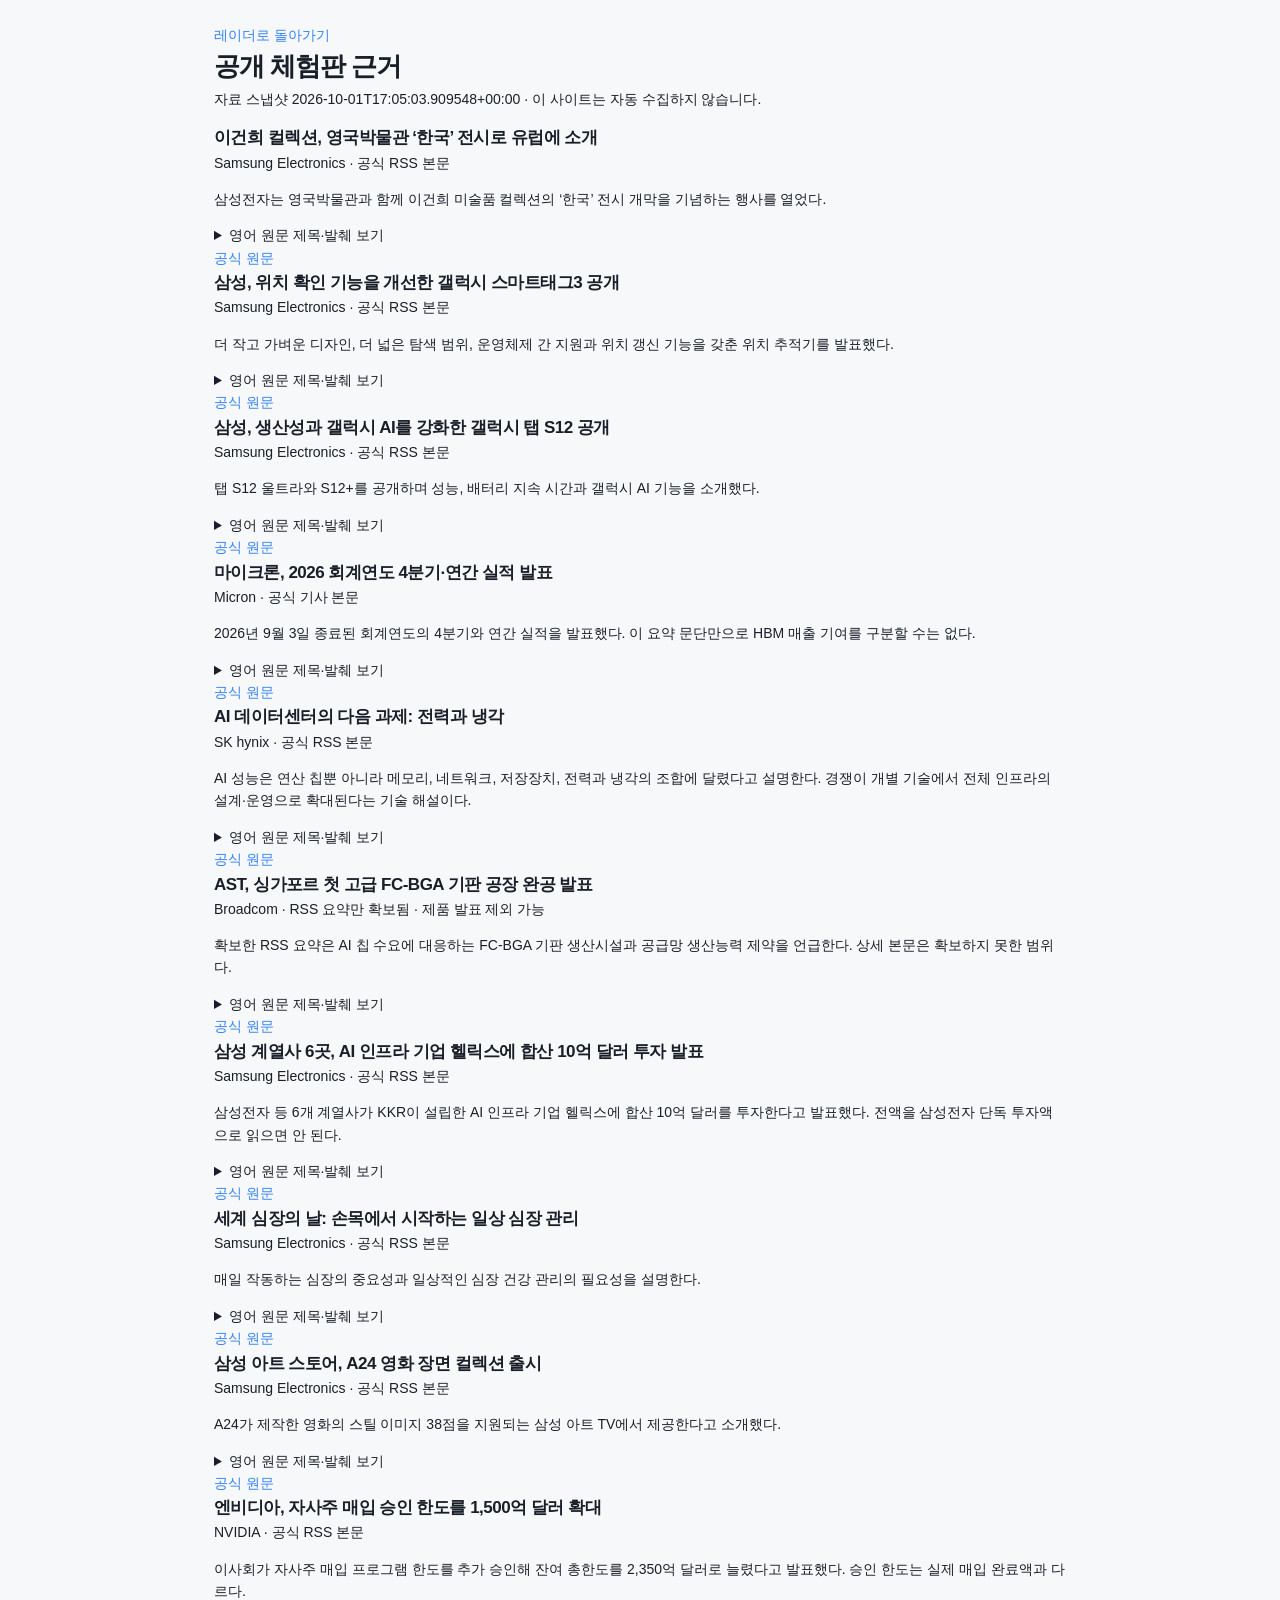
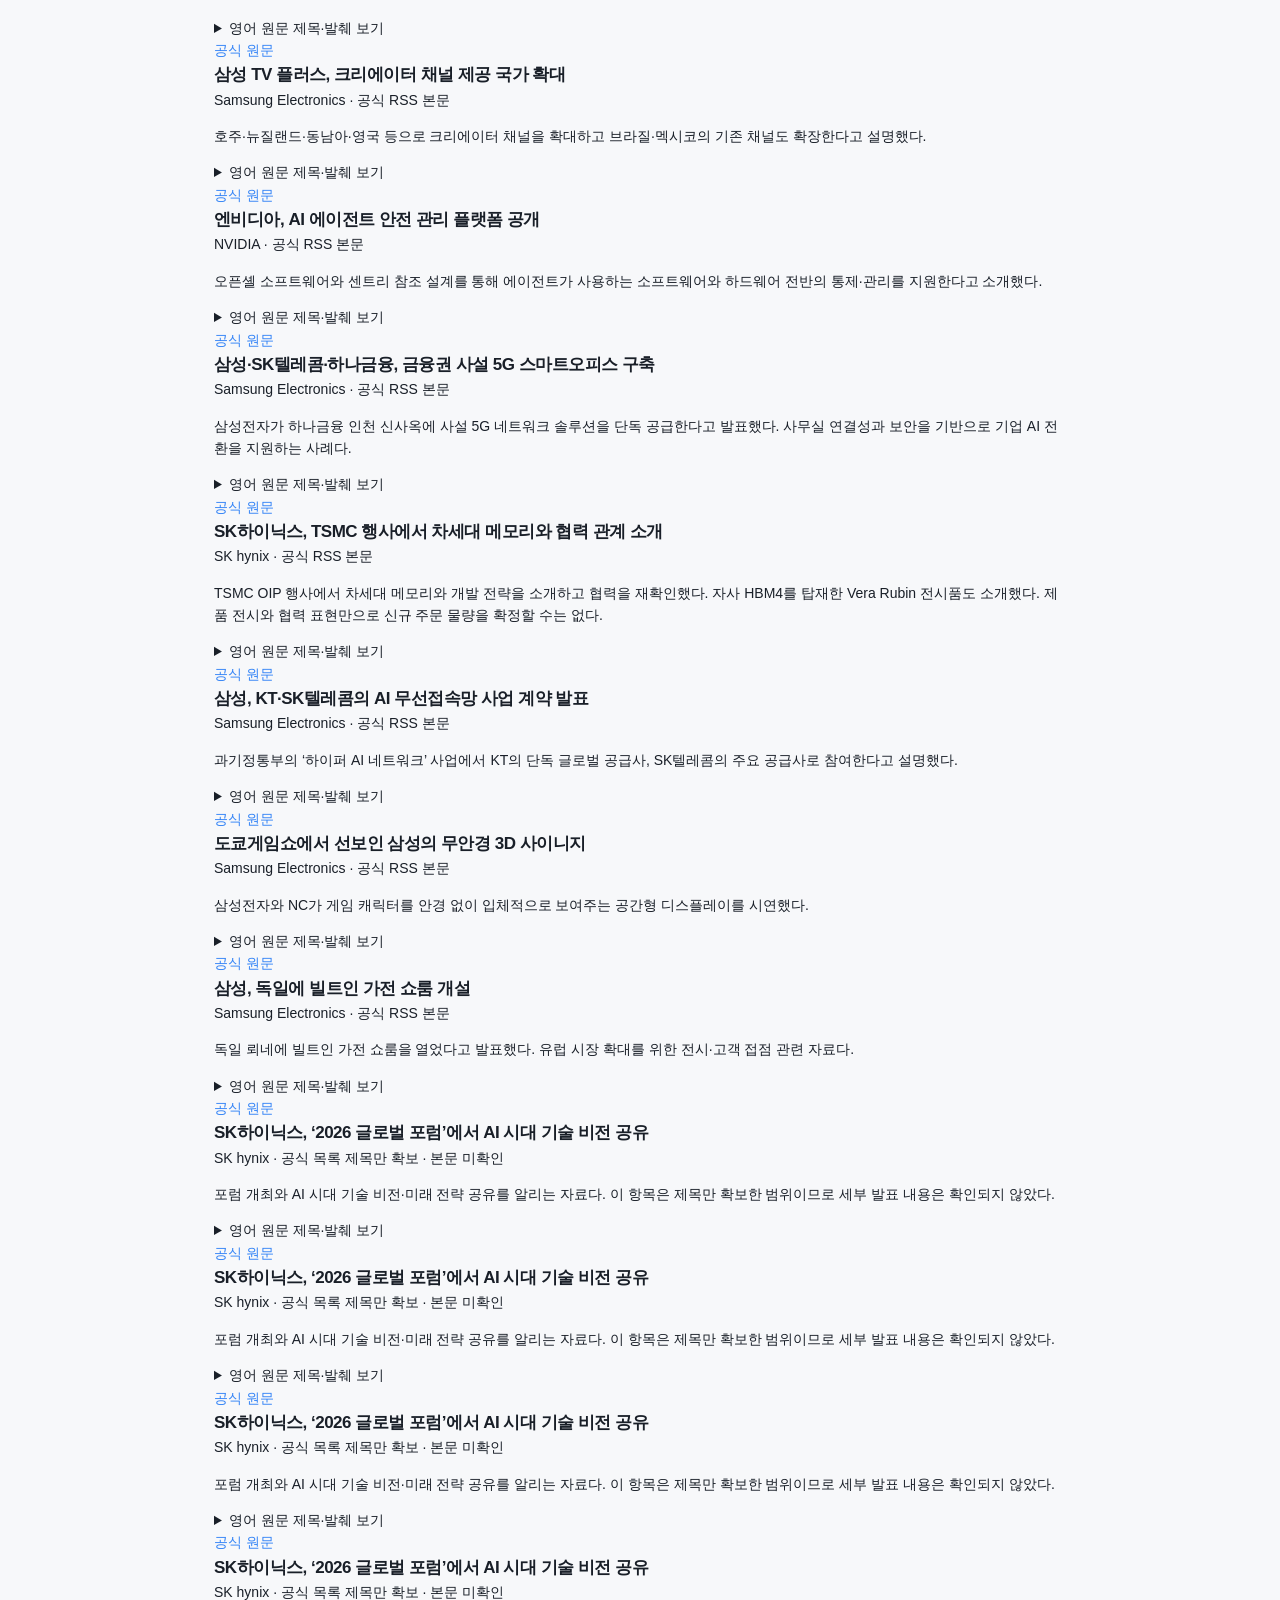
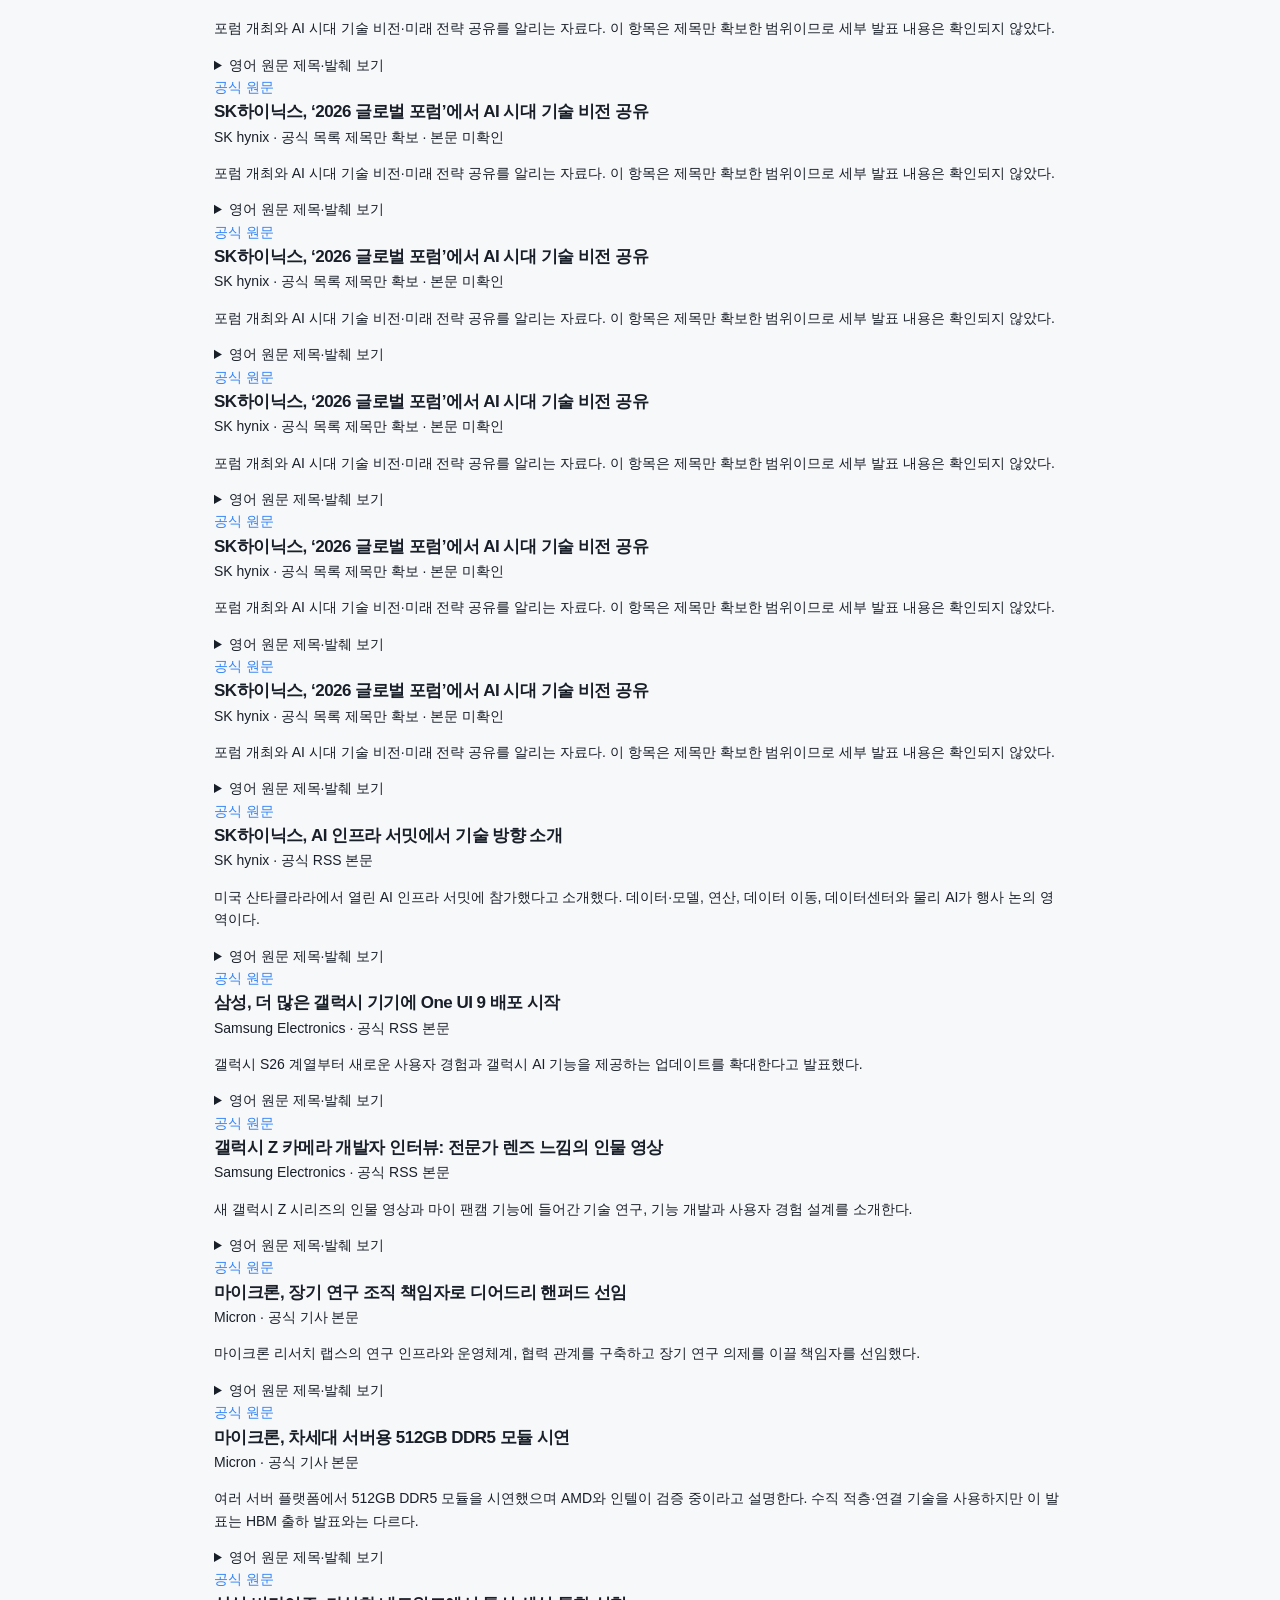
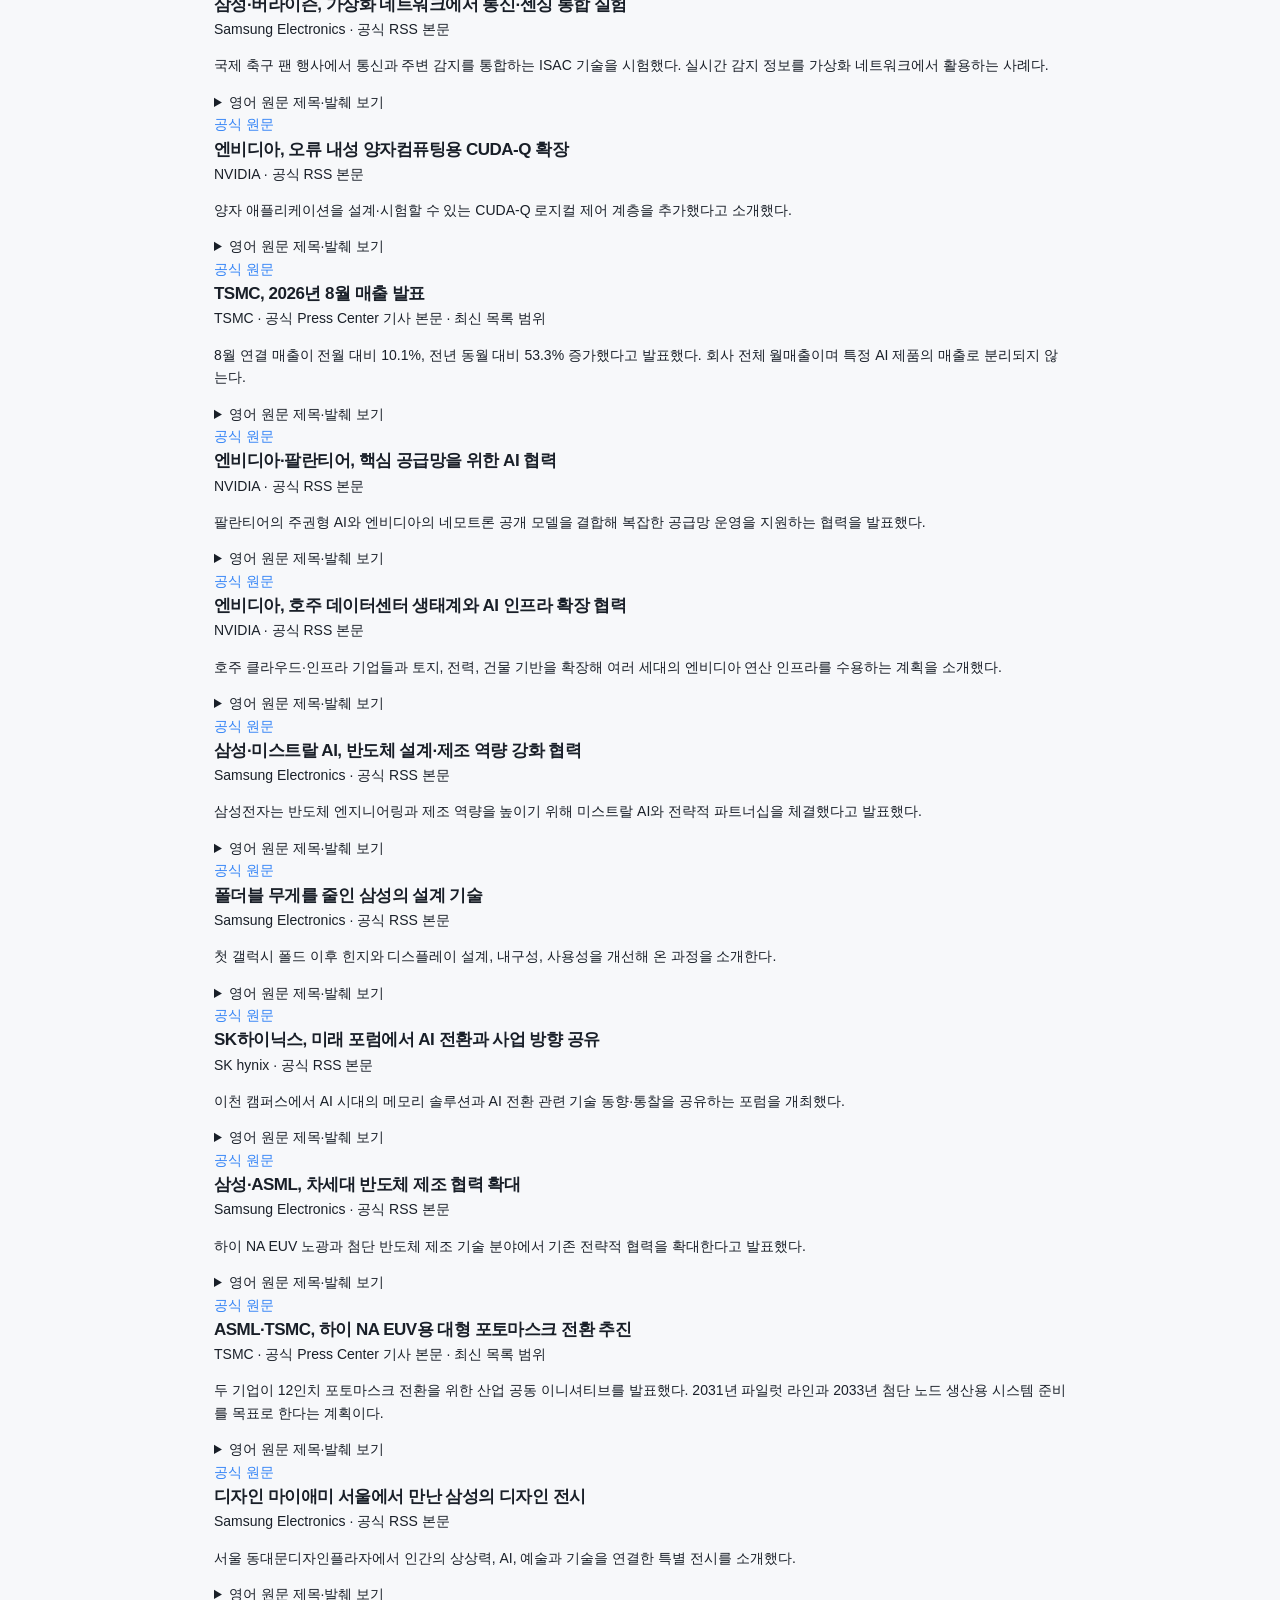
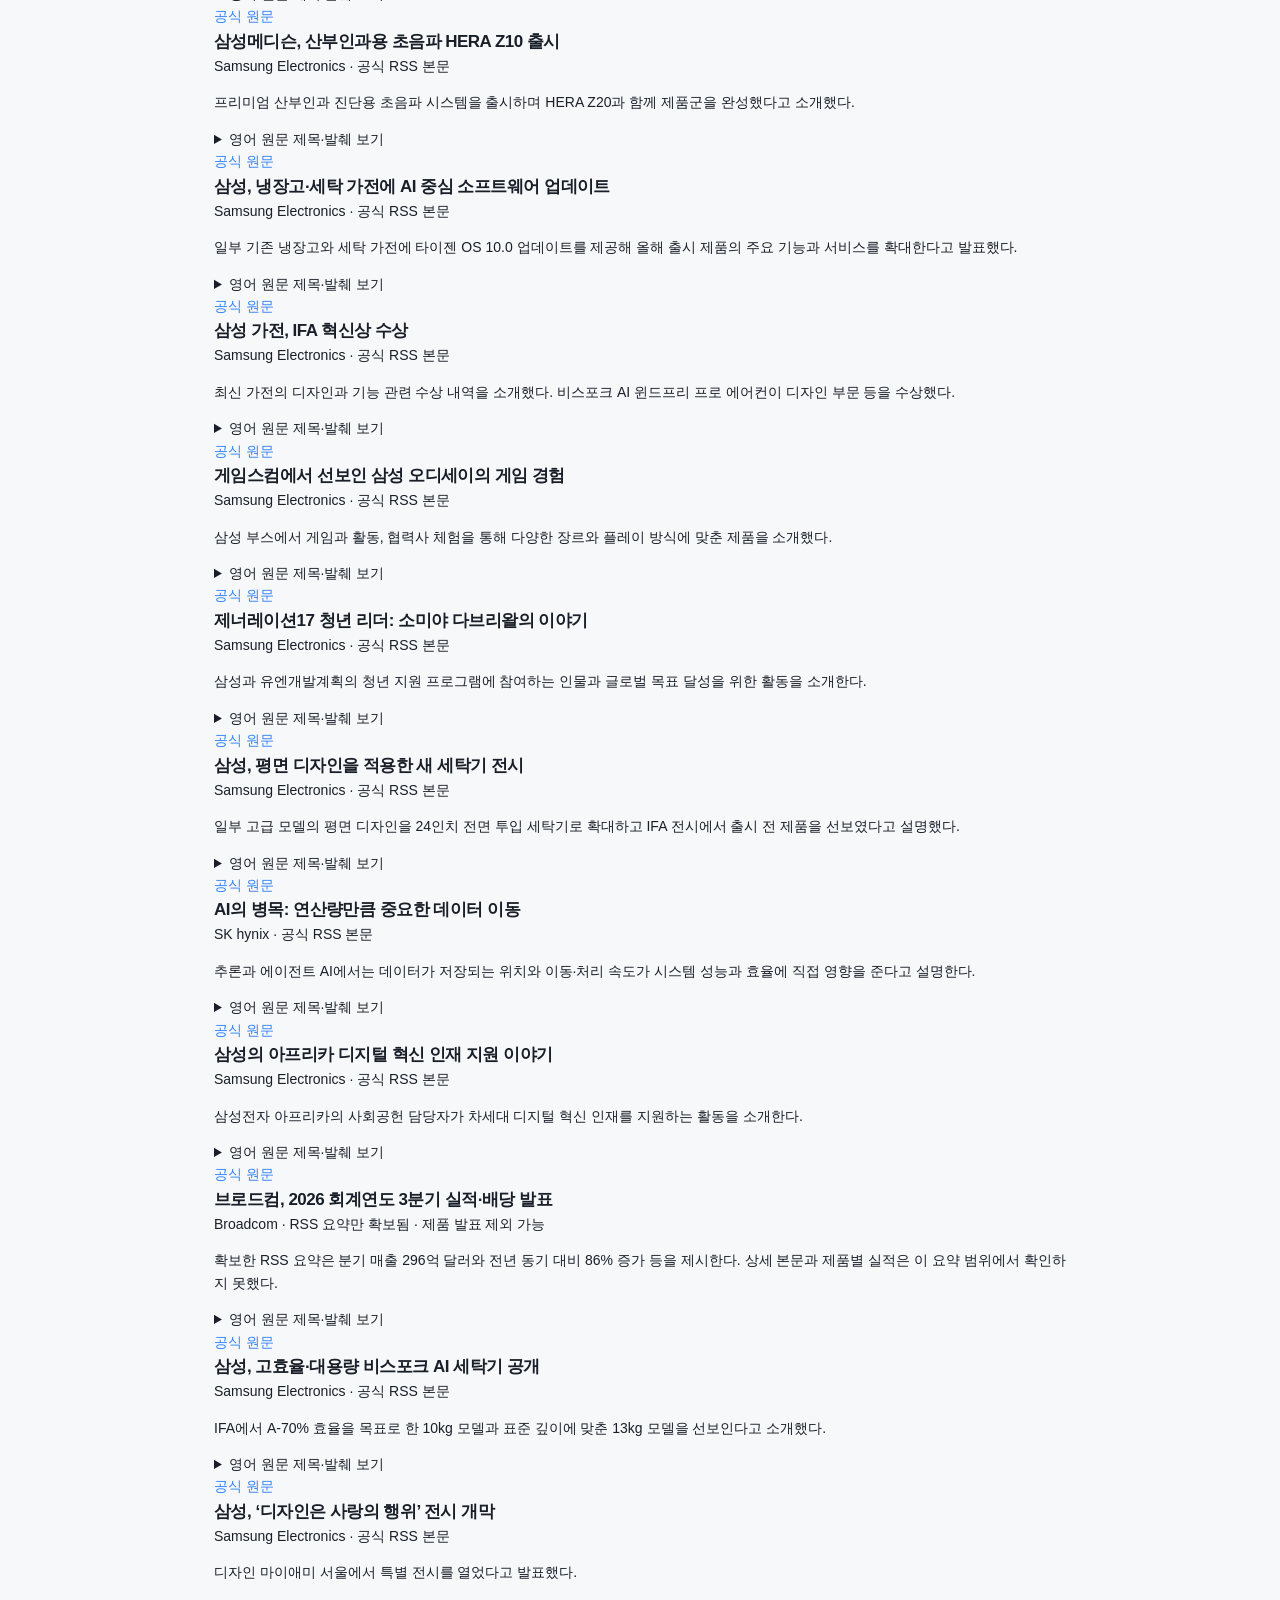
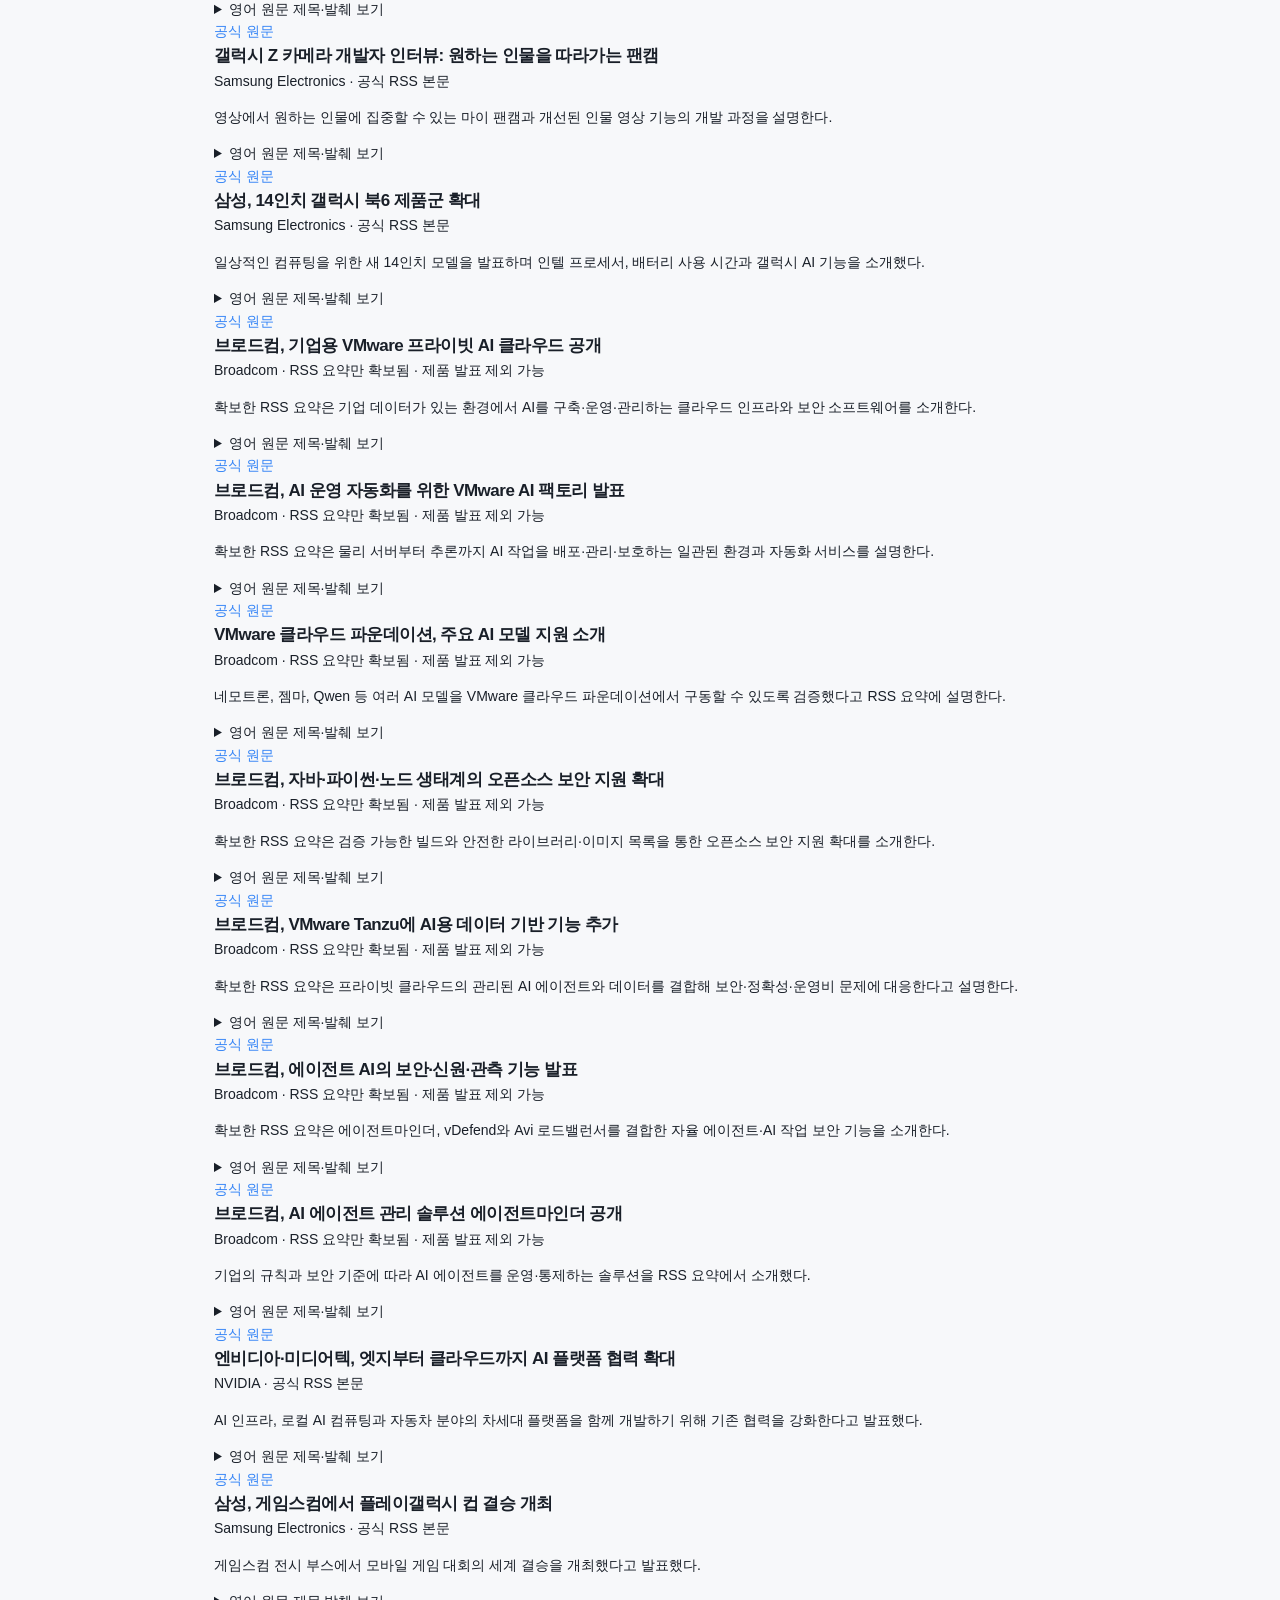
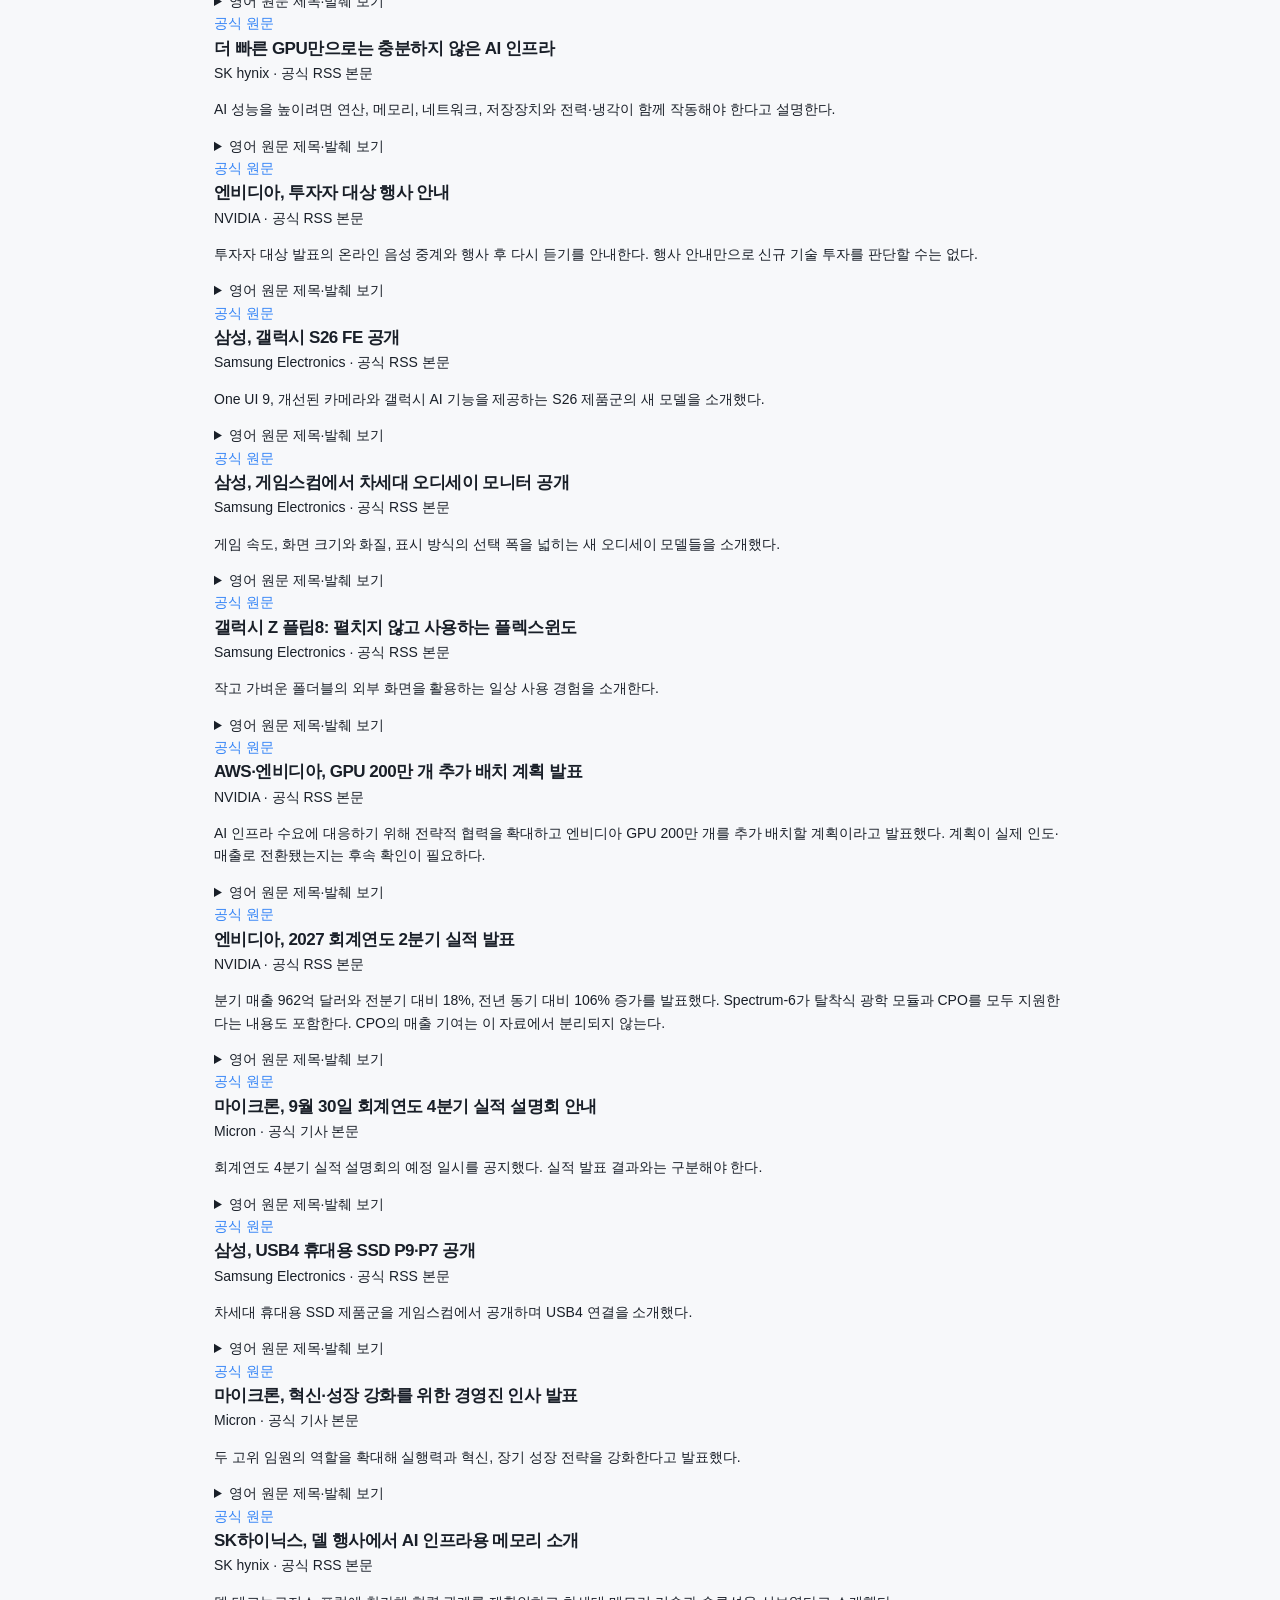
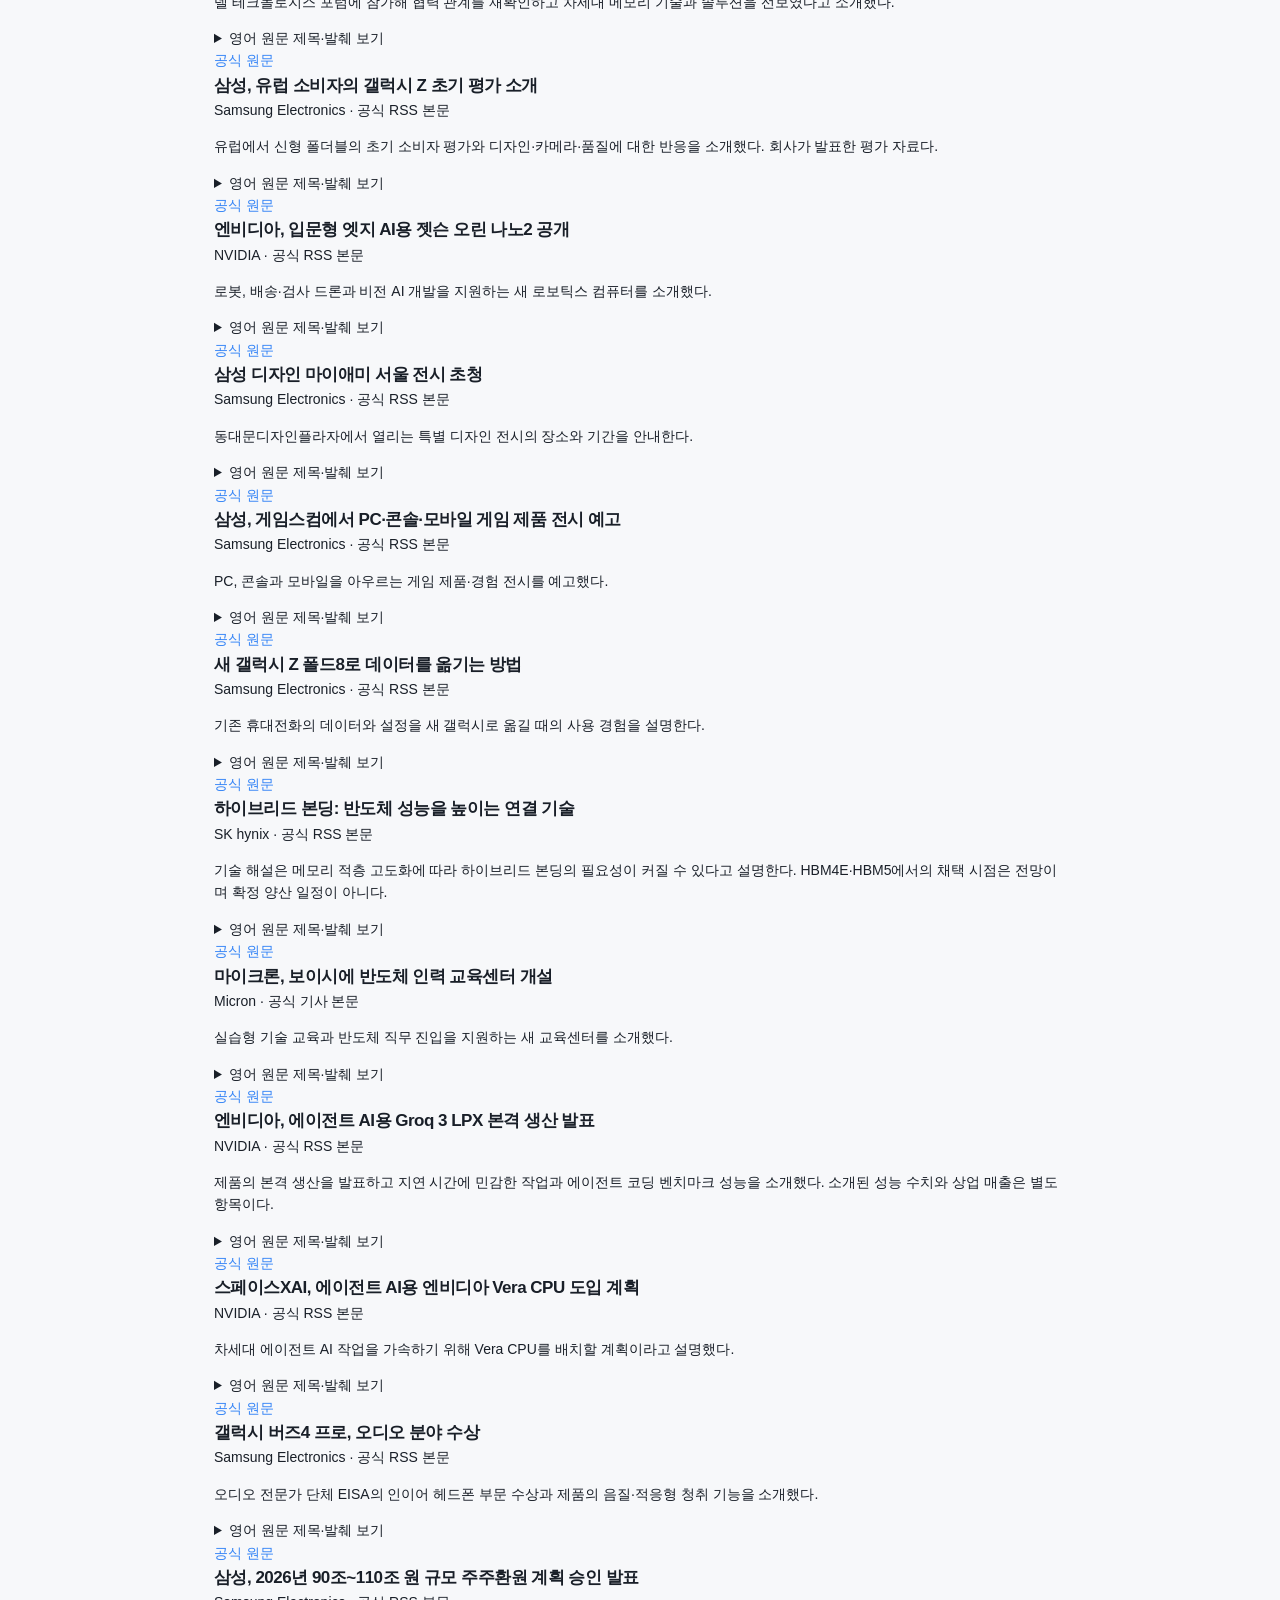
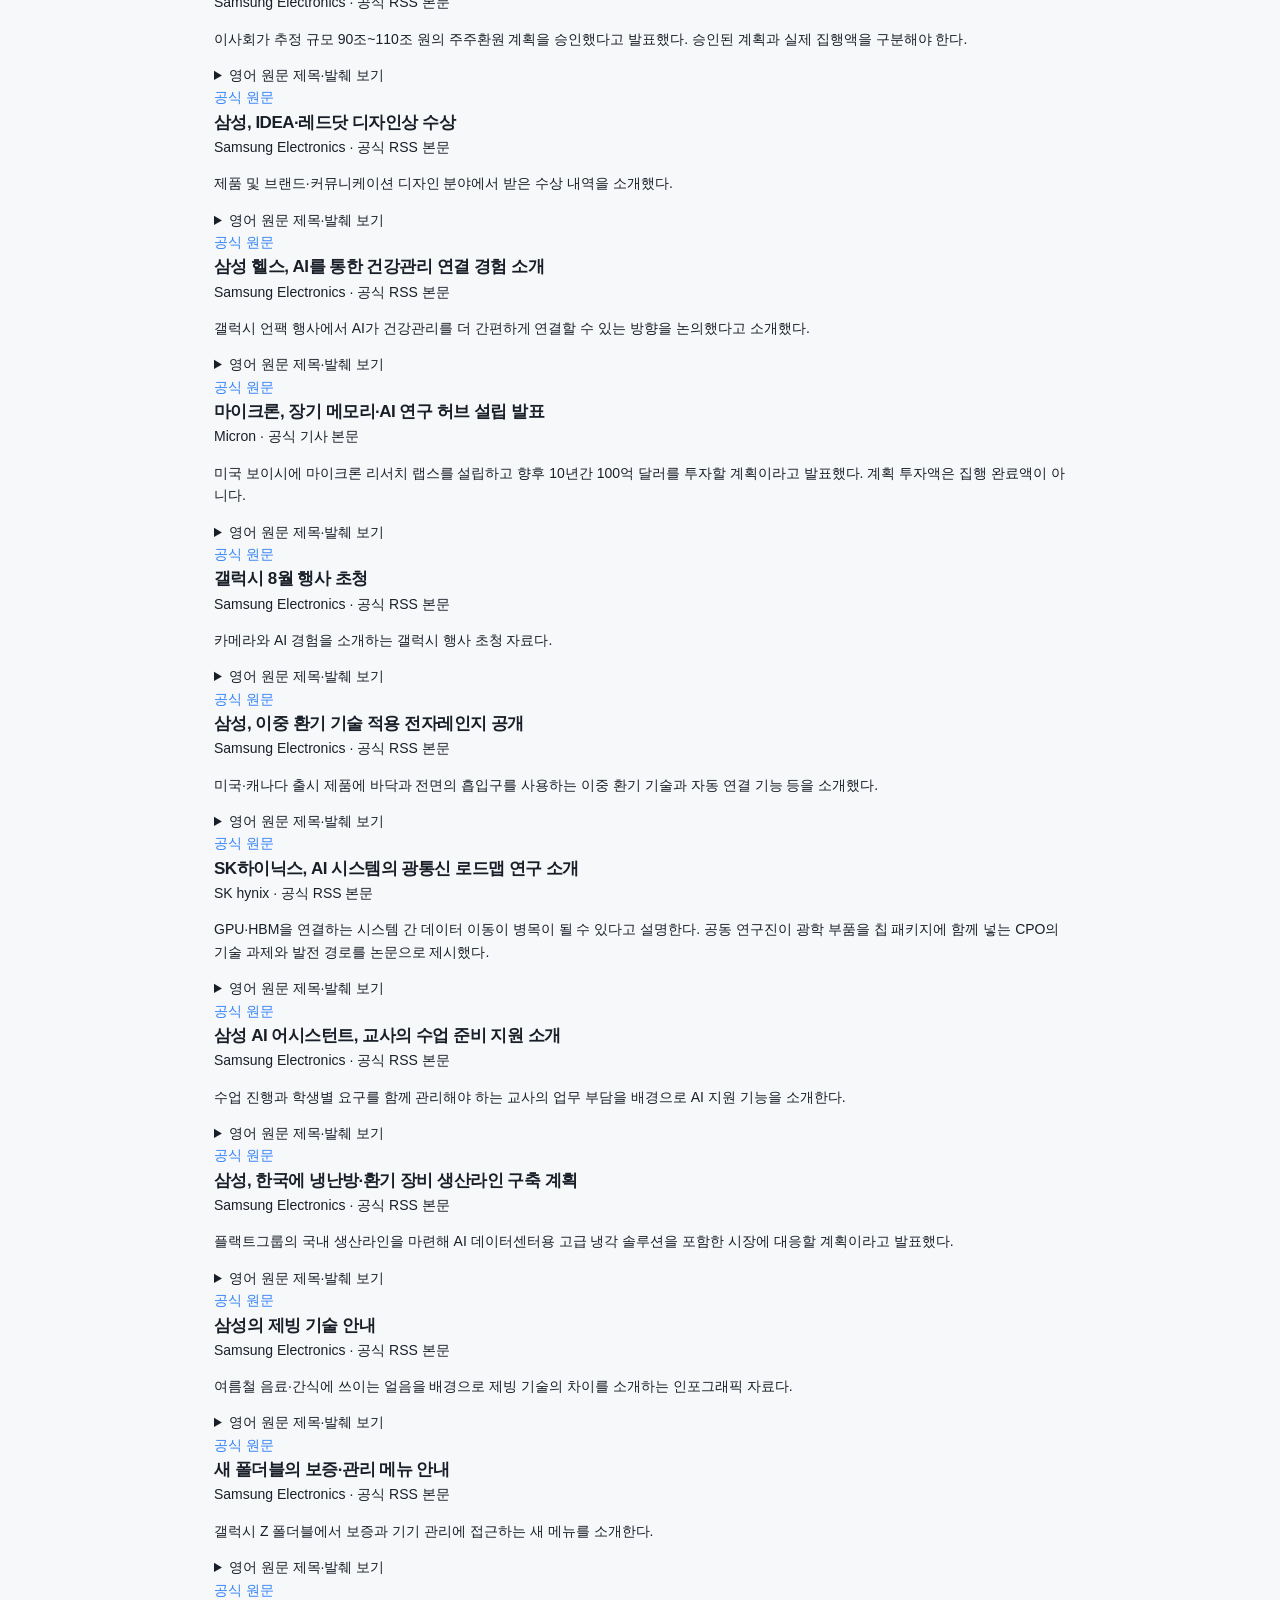
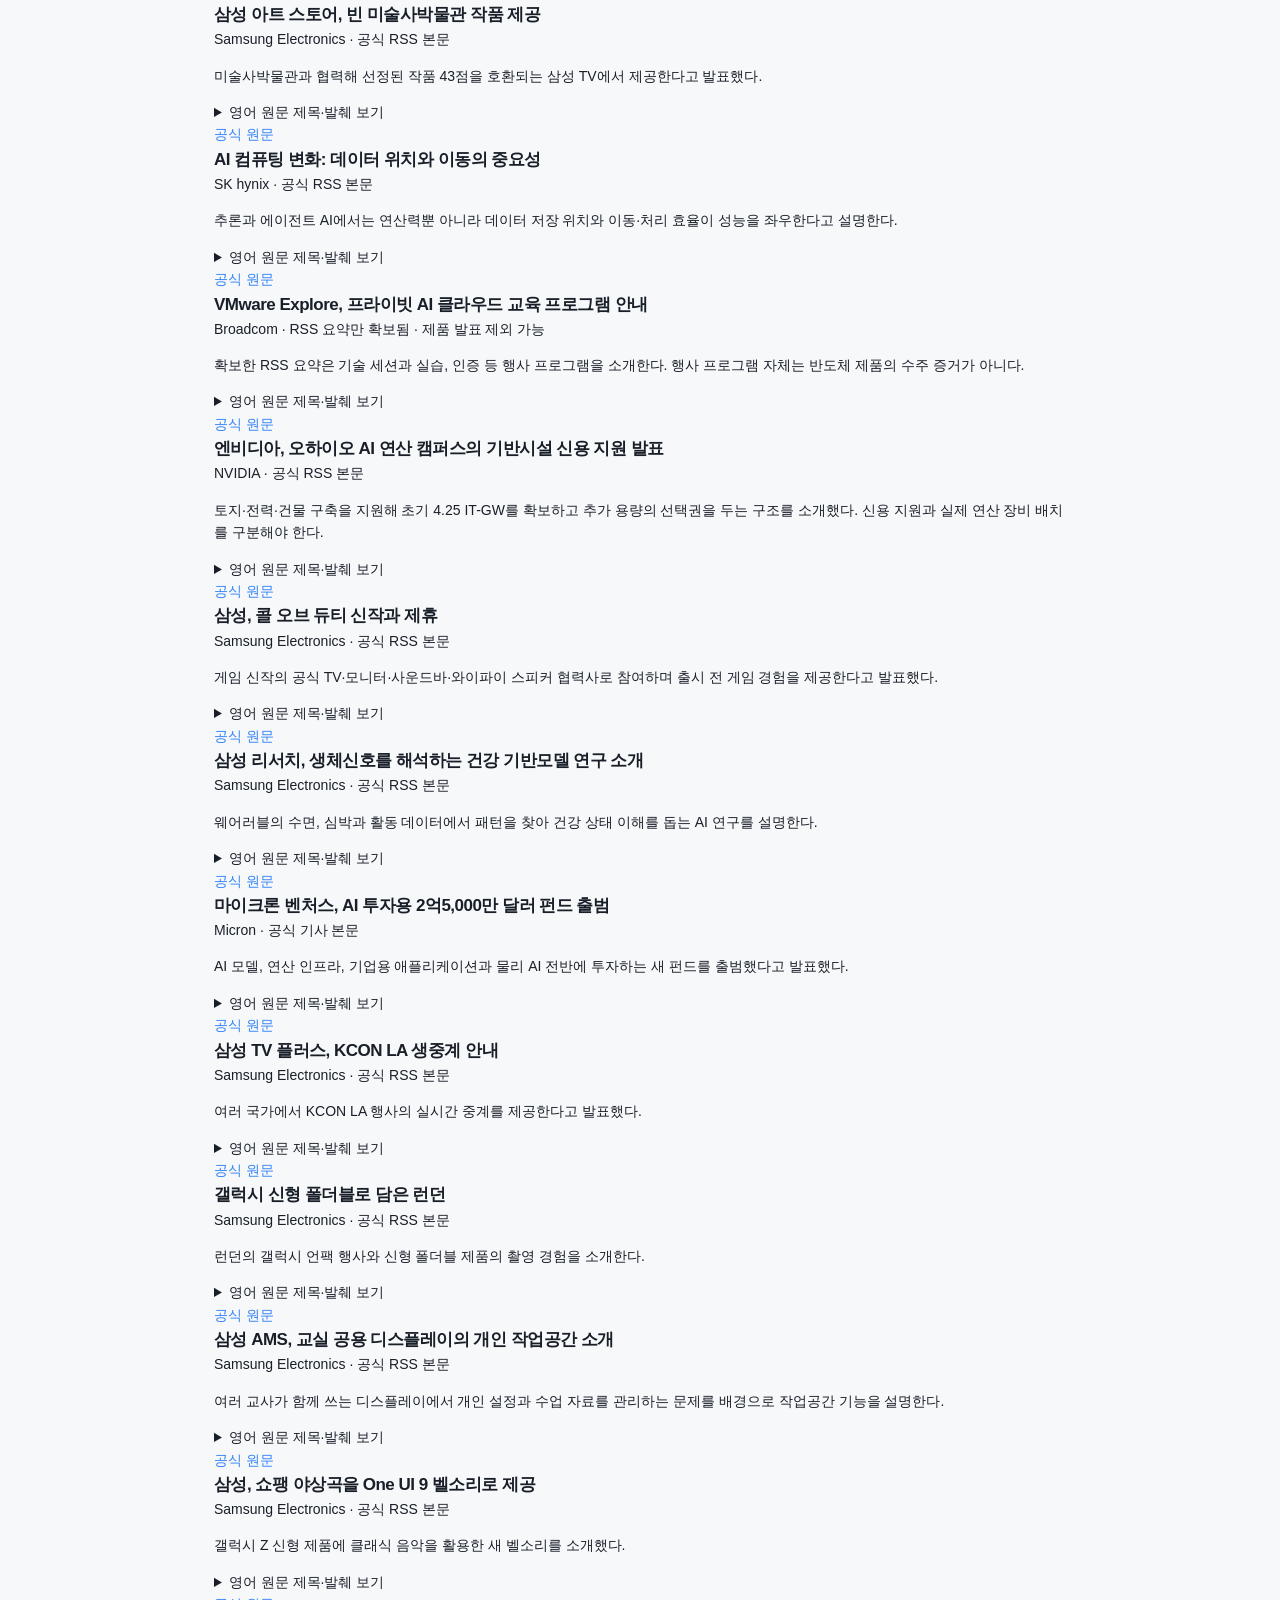
==== commit ff292580: "Publish Korean summaries and guided signal research walkthrough" ====
--- a/public/radar-report.html
+++ b/public/radar-report.html
@@ -1 +1 @@
-<!doctype html><html lang="ko"><meta charset="utf-8"><meta name="viewport" content="width=device-width,initial-scale=1"><title>Radar 근거 스냅샷</title><link rel="stylesheet" href="assets/radar.css"><body><main style="max-width:900px;margin:auto;padding:24px"><a href="index.html">레이더로 돌아가기</a><h1>공개 체험판 근거</h1><p>자료 스냅샷 2026-10-01T16:04:18.569873+00:00 · 이 사이트는 자동 수집하지 않습니다.</p><article><h2>Lee Kun-Hee Collection Expands to Europe With Opening of ‘Korea’ Exhibition at the British Museum</h2><p>Samsung Electronics · 공식 RSS 본문</p><p>Samsung Electronics, in partnership with the British Museum, hosted a gala event on Sept. 30 at the museum to commemorate the opening of “Korea” exhibition, a major showcasing of works from the late Samsung Chairman Lee Kun-Hee’s renowned art collection.</p><a href="https://news.samsung.com/global/lee-kun-hee-collection-expands-to-europe-with-opening-of-korea-exhibition-at-the-british-museum" rel="noopener noreferrer">공식 원문</a></article><article><h2>Samsung Galaxy SmartTag3 Makes It Easier To Keep Track of What Matters</h2><p>Samsung Electronics · 공식 RSS 본문</p><p>Samsung Electronics today announced the new Galaxy SmartTag3, a compact tracker that combines a smaller, lighter design with longer-range finding, cross-OS support, faster location updates through the Galaxy Find Network and expanded proactive alerts. 1</p><a href="https://news.samsung.com/global/samsung-galaxy-smarttag3-makes-it-easier-to-keep-track-of-what-matters" rel="noopener noreferrer">공식 원문</a></article><article><h2>Samsung Introduces Galaxy Tab S12 Series: The Ultimate Productivity Powerhouse Built for Growth</h2><p>Samsung Electronics · 공식 RSS 본문</p><p>Samsung Electronics today unveiled the Galaxy Tab S12 series — Galaxy Tab S12 Ultra and Tab S12+ — delivering Samsung’s most capable and versatile tablet experience yet. Packing breakthrough performance, long-lasting battery life, and the latest Galaxy AI 1 into Galaxy Tab’s signature ultra-thin design, the new lineup turns complex workflows into effortless, everyday achievements whether it’s mastering skills, pursuing career goals, or exploring creative passions.</p><a href="https://news.samsung.com/global/samsung-introduces-galaxy-tab-s12-series-the-ultimate-productivity-powerhouse-built-for-growth" rel="noopener noreferrer">공식 원문</a></article><article><h2>Micron Technology, Inc. Reports Record Fiscal Fourth-Quarter and Full-Year 2026 Results</h2><p>Micron · 공식 기사 본문</p><p>BOISE, Idaho, Sept. 30, 2026 (GLOBE NEWSWIRE) -- Micron Technology, Inc. (Nasdaq: MU) today announced results for its fourth quarter and full year of fiscal 2026, which ended September 3, 2026.</p><a href="https://investors.micron.com/news/press-release/2026/Micron-Technology-Inc--Reports-Record-Fiscal-Fourth-Quarter-and-Full-Year-2026-Results/default.aspx" rel="noopener noreferrer">공식 원문</a></article><article><h2>[AI infrastructure insight] Why power and cooling have become the next challenge for AI data centers</h2><p>SK hynix · 공식 RSS 본문</p><p>AI is no longer defined by a single model or AI processor. For AI to operate effectively in real-world services and industrial applications, it takes faster compute, wider memory bandwidth, higher-performance networks, more efficient storage, and more stable power and cooling working seamlessly together. This is why competition in AI is shifting beyond individual technologies to the design and operation of the entire infrastructure.</p><a href="https://news.skhynix.com/en/ai-infrastructure-insight-ep3/" rel="noopener noreferrer">공식 원문</a></article><article><h2>AST Completes Singapore&#x27;s First High-End FC-BGA Substrate Facility to Meet Growing AI Chip Demand</h2><p>Broadcom · RSS 요약만 확보됨 · 제품 발표 제외 가능</p><p>First Flip Chip Ball Grid Array (FC-BGA) substrate production facility in Singapore Addresses one of the most critical supply chain capacity constraints of the semiconductor industry Diversifies Singapore’s semiconductor ecosystem beyond current wafer fab, IC design and assembly operations. 29</p><a href="https://investors.broadcom.com/news-releases/news-release-details/ast-completes-singapores-first-high-end-fc-bga-substrate" rel="noopener noreferrer">공식 원문</a></article><article><h2>Samsung To Invest USD 1 Billion in AI Infrastructure Company Helix</h2><p>Samsung Electronics · 공식 RSS 본문</p><p>Samsung Electronics, Samsung C&amp;T, Samsung SDS, Samsung SDI, Samsung Life Insurance and Samsung Fire &amp; Marine Insurance today announced they are investing a combined USD 1 billion in Helix Digital Infrastructure, an AI infrastructure company established by global investment firm KKR.</p><a href="https://news.samsung.com/global/samsung-to-invest-usd-1-billion-in-ai-infrastructure-company-helix" rel="noopener noreferrer">공식 원문</a></article><article><h2>[World Heart Day] Taking Care of Your Heart Every Day, Starting From Your Wrist</h2><p>Samsung Electronics · 공식 RSS 본문</p><p>No matter who you are or what you do, we all have one constant companion we rely on every single day: our heart. Unseen but always at work, it beats around 100,000 times a day, keeping pace with us through every moment. Yet for something so essential to our lives, taking care of our hearts is often overlooked until it’s too late.</p><a href="https://news.samsung.com/global/world-heart-day-taking-care-of-your-heart-every-day-starting-from-your-wrist" rel="noopener noreferrer">공식 원문</a></article><article><h2>Samsung Art Store Debuts First-Ever Cinematic Collection for Samsung TVs</h2><p>Samsung Electronics · 공식 RSS 본문</p><p>Samsung Art Store 1 has announced its first-ever cinematic collection, featuring 38 stills from acclaimed films produced by studio A24. Available on supported Samsung Art TVs worldwide, the collection allows subscribers to revisit memorable moments and discover new favorites at home.</p><a href="https://news.samsung.com/global/samsung-art-store-debuts-first-ever-cinematic-collection-for-samsung-tvs" rel="noopener noreferrer">공식 원문</a></article><article><h2>NVIDIA Announces a $150 Billion Share Repurchase Authorization Increase</h2><p>NVIDIA · 공식 RSS 본문</p><p>NVIDIA’s Board of Directors has authorized a $150 billion increase to the share repurchase program, raising the remaining total program to $235 billion.</p><a href="https://nvidianews.nvidia.com/news/nvidia-announces-a-150-billion-share-repurchase-authorization-increase" rel="noopener noreferrer">공식 원문</a></article><article><h2>Samsung TV Plus Expands Global Creator Lineup to More Markets</h2><p>Samsung Electronics · 공식 RSS 본문</p><p>Samsung TV Plus is expanding its creator offerings to more markets worldwide. Samsung Electronics’ subscription-free streaming service introduced new creator-led channels across Australia, New Zealand, the Philippines, Singapore, Thailand, and the United Kingdom — while extending existing creator channels to Brazil and Mexico. Spanning lifestyle, food, sports, news, and science, the additions broaden access to content from leading creators.</p><a href="https://news.samsung.com/global/samsung-tv-plus-expands-global-creator-lineup-to-more-markets" rel="noopener noreferrer">공식 원문</a></article><article><h2>NVIDIA Launches Open Agent Safety Platform to Secure Agents From Testing to Deployment</h2><p>NVIDIA · 공식 RSS 본문</p><p>NVIDIA Open Agent Safety Platform consists of NVIDIA OpenShell open source software and the NVIDIA Sentry reference system design that enables full-stack governance and control across software and the hardware, compute and robotics systems that run agents.</p><a href="https://nvidianews.nvidia.com/news/open-agent-safety-platform" rel="noopener noreferrer">공식 원문</a></article><article><h2>Samsung, SK Telecom, and Hana Financial Group Build Korea’s First Private 5G Smart Office in the Financial Sector</h2><p>Samsung Electronics · 공식 RSS 본문</p><p>Samsung Electronics today announced that the company serves as the sole vendor to deliver its private 5G network solutions, powering a smart office at Hana Financial Group’s new headquarters in Incheon, South Korea. As the first of its kind in the Korean financial sector, this new connected office elevates convenience in mobility and provides a foundation for enterprise AI transformation (AX) while meeting the stringent security requirements of this industry.</p><a href="https://news.samsung.com/global/samsung-sk-telecom-and-hana-financial-group-buildkoreas-first-private-5g-smart-office-in-the-financial-sector" rel="noopener noreferrer">공식 원문</a></article><article><h2>“Behind AI’s Rapid Growth Lies Memory” — SK hynix Shares Its Next-Generation Memory Portfolio at the TSMC OIP Conference</h2><p>SK hynix · 공식 RSS 본문</p><p>Meeting SK hynix Inside the Superchip — Demonstrating HBM Capabilities That Have Advanced Alongside AI</p><a href="https://news.skhynix.com/en/tsmc-oip-conference-2026/" rel="noopener noreferrer">공식 원문</a></article><article><h2>Samsung at the Forefront of Korea’s AI RAN Projects with KT and SK Telecom</h2><p>Samsung Electronics · 공식 RSS 본문</p><p>Samsung Electronics today announced it has signed contracts with KT and SK Telecom for their AI RAN projects under the Korean Ministry of Science and ICT’s (MSIT) “Hyper AI Network” initiative, taking on the roles of sole global vendor for KT and main vendor for SK Telecom. Building on its decades-long partnerships with the country’s leading operators and its leadership in software-driven, AI-native network innovation, Samsung is the only partner selected for both projects.</p><a href="https://news.samsung.com/global/samsung-at-the-forefront-of-koreas-ai-ran-projects-with-kt-and-sk-telecom" rel="noopener noreferrer">공식 원문</a></article><article><h2>Bringing Fantasy Characters to Life: Samsung Spatial Signage Transforms Tokyo Game Show 2026</h2><p>Samsung Electronics · 공식 RSS 본문</p><p>At Tokyo Game Show (TGS) 2026, held from September 17 to 20 at Makuhari Messe in Chiba, Japan, Samsung Electronics and NC demonstrated the future of fan engagement by bringing the characters of Astrae Oratio — the upcoming urban fantasy RPG — into the physical world through glasses-free 3D Spatial Signage.</p><a href="https://news.samsung.com/global/bringing-fantasy-characters-to-life-samsung-spatial-signage-transforms-tokyo-game-show-2026" rel="noopener noreferrer">공식 원문</a></article><article><h2>Samsung Opens Built-In Appliance Showroom in Germany To Advance European Market Expansion</h2><p>Samsung Electronics · 공식 RSS 본문</p><p>Samsung Electronics today announced the opening of a new built-in appliance showroom in Löhne, Germany.</p><a href="https://news.samsung.com/global/samsung-opens-built-in-appliance-showroom-in-germany-to-advance-european-market-expansion" rel="noopener noreferrer">공식 원문</a></article><article><h2>SK hynix Hosts ‘2026 Global Forum,’ Sharing Its Technology Vision and Future Strategy for the AI Era</h2><p>SK hynix · 공식 목록 제목만 확보 · 본문 미확인</p><p>SK hynix Hosts ‘2026 Global Forum,’ Sharing Its Technology Vision and Future Strategy for the AI Era</p><a href="https://news.skhynix.com/en/2026-global-forum-16/" rel="noopener noreferrer">공식 원문</a></article><article><h2>SK hynix Hosts ‘2026 Global Forum,’ Sharing Its Technology Vision and Future Strategy for the AI Era</h2><p>SK hynix · 공식 목록 제목만 확보 · 본문 미확인</p><p>SK hynix Hosts ‘2026 Global Forum,’ Sharing Its Technology Vision and Future Strategy for the AI Era</p><a href="https://news.skhynix.com/en/2026-global-forum-15/" rel="noopener noreferrer">공식 원문</a></article><article><h2>SK hynix Hosts ‘2026 Global Forum,’ Sharing Its Technology Vision and Future Strategy for the AI Era</h2><p>SK hynix · 공식 목록 제목만 확보 · 본문 미확인</p><p>SK hynix Hosts ‘2026 Global Forum,’ Sharing Its Technology Vision and Future Strategy for the AI Era</p><a href="https://news.skhynix.com/en/2026-global-forum-14/" rel="noopener noreferrer">공식 원문</a></article><article><h2>SK hynix Hosts ‘2026 Global Forum,’ Sharing Its Technology Vision and Future Strategy for the AI Era</h2><p>SK hynix · 공식 목록 제목만 확보 · 본문 미확인</p><p>SK hynix Hosts ‘2026 Global Forum,’ Sharing Its Technology Vision and Future Strategy for the AI Era</p><a href="https://news.skhynix.com/en/2026-global-forum-13/" rel="noopener noreferrer">공식 원문</a></article><article><h2>SK hynix Hosts ‘2026 Global Forum,’ Sharing Its Technology Vision and Future Strategy for the AI Era</h2><p>SK hynix · 공식 목록 제목만 확보 · 본문 미확인</p><p>SK hynix Hosts ‘2026 Global Forum,’ Sharing Its Technology Vision and Future Strategy for the AI Era</p><a href="https://news.skhynix.com/en/2026-global-forum-12/" rel="noopener noreferrer">공식 원문</a></article><article><h2>SK hynix Hosts ‘2026 Global Forum,’ Sharing Its Technology Vision and Future Strategy for the AI Era</h2><p>SK hynix · 공식 목록 제목만 확보 · 본문 미확인</p><p>SK hynix Hosts ‘2026 Global Forum,’ Sharing Its Technology Vision and Future Strategy for the AI Era</p><a href="https://news.skhynix.com/en/2026-global-forum-11/" rel="noopener noreferrer">공식 원문</a></article><article><h2>SK hynix Hosts ‘2026 Global Forum,’ Sharing Its Technology Vision and Future Strategy for the AI Era</h2><p>SK hynix · 공식 목록 제목만 확보 · 본문 미확인</p><p>SK hynix Hosts ‘2026 Global Forum,’ Sharing Its Technology Vision and Future Strategy for the AI Era</p><a href="https://news.skhynix.com/en/2026-global-forum-10/" rel="noopener noreferrer">공식 원문</a></article><article><h2>SK hynix Hosts ‘2026 Global Forum,’ Sharing Its Technology Vision and Future Strategy for the AI Era</h2><p>SK hynix · 공식 목록 제목만 확보 · 본문 미확인</p><p>SK hynix Hosts ‘2026 Global Forum,’ Sharing Its Technology Vision and Future Strategy for the AI Era</p><a href="https://news.skhynix.com/en/2026-global-forum-9/" rel="noopener noreferrer">공식 원문</a></article><article><h2>SK hynix Hosts ‘2026 Global Forum,’ Sharing Its Technology Vision and Future Strategy for the AI Era</h2><p>SK hynix · 공식 목록 제목만 확보 · 본문 미확인</p><p>SK hynix Hosts ‘2026 Global Forum,’ Sharing Its Technology Vision and Future Strategy for the AI Era</p><a href="https://news.skhynix.com/en/2026-global-forum-8/" rel="noopener noreferrer">공식 원문</a></article><article><h2>SK hynix Presents ‘New Spectrum’ for AI Infrastructure at ‘AI Infra Summit 2026’</h2><p>SK hynix · 공식 RSS 본문</p><p>The HBF session consisted of an introduction video and an HBF structural model. As the AI paradigm shifts from training to inference, there is a growing need for a new memory tier between HBM * , which offers high bandwidth, and SSDs, which can store large volumes of data. HBF (High Bandwidth Flash) is a next-generation NAND solution that applies TSV * technology like HBM, simultaneously delivering the large capacity of conventional storage and high bandwidth. It is drawing attention as a core AI memory technology poised to open the inference-centric era of Agentic AI. Accordingly, the HBF session attracted the greatest interest from visitors at this exhibition. Many of the visitors stayed at the booth to watch the introduction video through to the end, while others spent considerable time in front of the product mock-up, closely examining the structure of HBF.</p><a href="https://news.skhynix.com/en/ai-infra-summit-2026/" rel="noopener noreferrer">공식 원문</a></article><article><h2>Samsung Begins Official Rollout of One UI 9, Bringing the Latest Galaxy Experiences to More Devices</h2><p>Samsung Electronics · 공식 RSS 본문</p><p>Samsung Electronics today announced the expansion of One UI 9 to more Galaxy devices, with the rollout beginning today starting with the Galaxy S26, S26+, and S26 Ultra. 1 Following its debut on Galaxy Z Fold8 Ultra, Fold8, and Flip8, One UI 9 brings an easier, more seamless mobile experience across form factors, as well as enhanced Galaxy AI that is richer, more personal, and more helpful.</p><a href="https://news.samsung.com/global/samsung-begins-official-rollout-of-one-ui-9-bringing-the-latest-galaxy-experiences-to-more-devices" rel="noopener noreferrer">공식 원문</a></article><article><h2>[Interview] The People Behind the Galaxy Z Series’ Camera Innovations ②: How Portrait Video Recreates the Look of Professional Camera Lenses</h2><p>Samsung Electronics · 공식 RSS 본문</p><p>Unveiled at Galaxy Unpacked July 2026, Samsung Electronics’ Galaxy Z series introduces My FanCam — a new feature that lets users focus their edits on a person of their choice — as well as an enhanced Portrait Video that recreates the look of professional camera lenses. While the two features offer different camera experiences, both draw on expertise spanning foundational technology research, feature development, and user experience design. As part of “The People Behind the Galaxy Z Series’ Camera Innovations,” Samsung Newsroom sat down with experts from Samsung Research and the Mobile eXperience (MX) Business to discuss the technical challenges and collaboration behind the two features.</p><a href="https://news.samsung.com/global/interview-the-people-behind-the-galaxy-z-series-camera-innovations-%e2%91%a1-how-portrait-video-recreates-the-look-of-professional-camera-lenses" rel="noopener noreferrer">공식 원문</a></article><article><h2>Micron Appoints Deirdre Hanford to Lead Micron Research Labs</h2><p>Micron · 공식 기사 본문</p><p>Micron Research Labs, announced in August 2026 , is a global research institution headquartered in Boise, Idaho, and backed by Micron’s planned $10 billion investment over the next decade. As the first dedicated memory research hub of its kind in the U.S., it is connected to Micron’s research and technology footprint across the U.S., Europe, Japan, India, Singapore and Taiwan, with work spanning critical memory process technologies, future memory and compute architectures, advanced packaging and next-generation semiconductor manufacturing. Micron Research Labs builds on Micron’s previously announced U.S. investment plan of more than $250 billion in both manufacturing and R&amp;D, expected to create 90,000 American jobs.</p><a href="https://investors.micron.com/news/press-release/2026/Micron-Appoints-Deirdre-Hanford-to-Lead-Micron-Research-Labs/default.aspx" rel="noopener noreferrer">공식 원문</a></article><article><h2>Micron Advances Memory Innovation With the World&#x27;s First Ultra-Dense Module for Next-Generation Servers</h2><p>Micron · 공식 기사 본문</p><p>BOISE, Idaho, Sept. 15, 2026 (GLOBE NEWSWIRE) -- Micron Technology, Inc. (Nasdaq: MU), today announced a major milestone in memory innovation with the successful demonstration of the world&#x27;s first 512GB DDR5 module on multiple server platforms. The achievement reinforces Micron&#x27;s leadership in high-performance, high-capacity server memory and provides enterprise data center and cloud customers with a path to support large and demanding AI, analytics, in-memory database and simulation-heavy workloads with greater efficiency. Leading semiconductor enablers, AMD and Intel, are both actively validating the module, which will deliver speeds up to 9,200 MT/s.</p><a href="https://investors.micron.com/news/press-release/2026/Micron-Advances-Memory-Innovation-With-the-Worlds-First-Ultra-Dense-Module-for-Next-Generation-Servers/default.aspx" rel="noopener noreferrer">공식 원문</a></article><article><h2>Samsung and Verizon Complete Successful ISAC Trial Over Virtualized Network at Global Sports Event</h2><p>Samsung Electronics · 공식 RSS 본문</p><p>Samsung Electronics and Verizon have successfully completed an Integrated Sensing and Communication (ISAC) trial at a major international soccer fan event in Dallas, Texas, enabling real-time sensing-driven intelligence across a virtualized network. This landmark milestone represents one of the industry’s first practical implementations of a key technology for 6G, signaling how operators are leveraging software-driven network architectures to create infrastructure that actively perceives, understands, and responds to their environment — moving beyond connectivity.</p><a href="https://news.samsung.com/global/samsung-and-verizon-complete-successful-isac-trial-over-virtualized-network-at-global-sports-event" rel="noopener noreferrer">공식 원문</a></article><article><h2>NVIDIA Expands Open Source CUDA-Q Platform for Fault-Tolerant Quantum Computing</h2><p>NVIDIA · 공식 RSS 본문</p><p>The NVIDIA CUDA-Q platform now includes the CUDA-Q Logical orchestration layer, giving the quantum industry an open, programmable way to design and test fault-tolerant quantum computing applications in areas such as drug discovery, financial modeling and materials development.</p><a href="https://nvidianews.nvidia.com/news/nvidia-expands-open-source-cuda-q-platform-for-fault-tolerant-quantum-computing" rel="noopener noreferrer">공식 원문</a></article><article><h2>TSMC August 2026 Revenue Report</h2><p>TSMC · 공식 Press Center 기사 본문 · 최신 목록 범위</p><p>HSINCHU, Taiwan, R.O.C. – September 10, 2026 - TSMC (TWSE: 2330, NYSE: TSM) today announced its net revenue for August 2026: On a consolidated basis, revenue for August 2026 was approximately NT$514.81 billion, an increase of 10.1 percent from July 2026 and an increase of 53.3 percent from August 2025. Revenue for January through August 2026 totaled NT$3,386.87 billion, an increase of 39.3 percent compared to the same period in 2025.</p><a href="https://pr.tsmc.com/english/news/3340" rel="noopener noreferrer">공식 원문</a></article><article><h2>NVIDIA and Palantir Bring Sovereign Intelligence to Critical Supply Chains</h2><p>NVIDIA · 공식 RSS 본문</p><p>Collaboration establishes an AI stack combining Palantir sovereign AI and custom NVIDIA Nemotron open models for complex supply chain operations.</p><a href="https://nvidianews.nvidia.com/news/nvidia-and-palantir-bring-sovereign-intelligence-to-critical-supply-chains" rel="noopener noreferrer">공식 원문</a></article><article><h2>NVIDIA Expands AI Infrastructure Capacity in Partnership With Australia’s Data Center Ecosystem</h2><p>NVIDIA · 공식 RSS 본문</p><p>NVIDIA is collaborating with Australian NVIDIA Cloud Partners and AI infrastructure partners including Firmus, Sharon AI, IREN, ResetData, Megaport, CDC, NEXTDC and AirTrunk to expand land, power and shell capacity designed to host multiple generations of NVIDIA DSX compute infrastructure.</p><a href="https://nvidianews.nvidia.com/news/nvidia-expands-ai-infrastructure-capacity-in-partnership-with-australias-data-center-ecosystem" rel="noopener noreferrer">공식 원문</a></article><article><h2>Samsung and Mistral AI Announce Strategic Partnership for Intelligence-Driven Semiconductor Infrastructure</h2><p>Samsung Electronics · 공식 RSS 본문</p><p>Samsung Electronics today announced it has entered into a strategic partnership with Mistral AI to enhance its semiconductor engineering and manufacturing capabilities that will reinforce its leadership in AI chip technologies.</p><a href="https://news.samsung.com/global/samsung-and-mistral-ai-announce-strategic-partnership-for-intelligence-driven-semiconductor-infrastructure" rel="noopener noreferrer">공식 원문</a></article><article><h2>From 253 Grams to 201 Grams: The Engineering Behind the World’s Lightest Fold</h2><p>Samsung Electronics · 공식 RSS 본문</p><p>Since introducing the first Galaxy Fold at 276 grams in 2019, Samsung Electronics has continued to expand what a foldable smartphone can be, advancing hinge and display design, durability, and usability with every generation.</p><a href="https://news.samsung.com/global/from-253-grams-to-201-grams-the-engineering-behind-the-worlds-lightest-fold" rel="noopener noreferrer">공식 원문</a></article><article><h2>SK hynix Charts Its Business and Technology Direction at the 2026 Future Forum—”Now Is the Golden Time to Leap Forward”</h2><p>SK hynix · 공식 RSS 본문</p><p>Kim then diagnosed that as multi-agent operations and long-running tasks expand, new bottlenecks are emerging in areas such as memory capacity and bandwidth. To address this, he stressed, HBM, DRAM, CXL, SSD, and new memory tiers should be deployed to suit each workload and optimized at the system level together with a range of accelerators, thereby improving both the performance and the total cost of ownership * of AI infrastructure.</p><a href="https://news.skhynix.com/en/future-forum-2026/" rel="noopener noreferrer">공식 원문</a></article><article><h2>Samsung Electronics and ASML Expand Strategic Collaboration for Next-Generation Semiconductor Manufacturing</h2><p>Samsung Electronics · 공식 RSS 본문</p><p>Samsung Electronics and ASML today announced an expansion of their long-standing strategic partnership, deepening collaboration on High NA EUV lithography and advanced semiconductor manufacturing technologies that will help drive the next generation of innovation in the AI era.</p><a href="https://news.samsung.com/global/samsung-electronics-and-asml-expand-strategic-collaboration-for-next-generation-semiconductor-manufacturing" rel="noopener noreferrer">공식 원문</a></article><article><h2>ASML and TSMC Announce Initiative to Pioneer Industry Transition to Large-Format Photomasks for High NA EUV</h2><p>TSMC · 공식 Press Center 기사 본문 · 최신 목록 범위</p><p>On September 7, in advance of the SPIE BACUS Conference, ASML and TSMC formed a collaborative industry initiative to drive the transition to 12-inch photomasks, maximizing the value of High NA EUV lithography.</p><a href="https://pr.tsmc.com/english/news/3338" rel="noopener noreferrer">공식 원문</a></article><article><h2>Immaculate Engineering Meets Artistic Imagination: Highlights From Design Miami Seoul 2026</h2><p>Samsung Electronics · 공식 RSS 본문</p><p>What happens when human imagination, artificial intelligence, art and technology come together? From September 1 to 6, Samsung Electronics presented a special exhibition themed “Design is an Act of Love” during Design Miami Seoul 2026 at Dongdaemun Design Plaza (DDP) in Seoul.</p><a href="https://news.samsung.com/global/immaculate-engineering-meets-artistic-imagination-highlights-from-design-miami-seoul-2026" rel="noopener noreferrer">공식 원문</a></article><article><h2>Samsung Medison Expands Women’s Health Diagnostic Portfolio With Launch of Premium Ultrasound ‘HERA Z10’</h2><p>Samsung Electronics · 공식 RSS 본문</p><p>Samsung Medison launched its premium obstetrics and gynecology (OB/GYN) ultrasound diagnostic system, the HERA Z10. Alongside the flagship HERA Z20, the new system officially completes the HERA Z Series (Z20 &amp; Z10) lineup.</p><a href="https://news.samsung.com/global/samsung-medison-expands-womens-health-diagnostic-portfolio-with-launch-of-premium-ultrasound-hera-z10" rel="noopener noreferrer">공식 원문</a></article><article><h2>Samsung Enhances Long-Term Value of Refrigerators and Laundry Appliances With AI-Focused Software Updates</h2><p>Samsung Electronics · 공식 RSS 본문</p><p>Samsung Electronics today announced major software updates 1 for select refrigerators and laundry appliances. Beginning in September, the update to Tizen OS 10.0 will bring key services and features to select existing appliances in line with those offered on models launched this year.</p><a href="https://news.samsung.com/global/samsung-enhances-long-term-value-of-refrigerators-and-laundry-appliances-with-ai-focused-software-updates" rel="noopener noreferrer">공식 원문</a></article><article><h2>Samsung Wins Multiple Honors at IFA Innovation Awards 2026</h2><p>Samsung Electronics · 공식 RSS 본문</p><p>Samsung Electronics today announced that it has received multiple honors at the IFA Innovation Awards 2026 for its latest home appliances. Among the recognized products, the Bespoke AI WindFree Pro Air Conditioner was named a winner in the Best in Design category and an honoree in the Best in Home Appliances category.</p><a href="https://news.samsung.com/global/samsung-wins-multiple-honors-at-ifa-innovation-awards-2026" rel="noopener noreferrer">공식 원문</a></article><article><h2>Gamescom 2026: Samsung Odyssey Breaks Boundaries — Supporting Every Way You Play</h2><p>Samsung Electronics · 공식 RSS 본문</p><p>Samsung Electronics returned to Gamescom 2026 in Cologne, Germany, where players, streamers, media, and industry partners gathered to experience the latest in gaming. At the Samsung booth, the company paired its latest products with games, activities, and partner experiences designed to support a variety of genres and play styles.</p><a href="https://news.samsung.com/global/gamescom-2026-samsung-odyssey-breaks-boundaries-supporting-every-way-you-play" rel="noopener noreferrer">공식 원문</a></article><article><h2>Meet the Generation17 Young Leaders: The Story of Soumya Dabriwal</h2><p>Samsung Electronics · 공식 RSS 본문</p><p>Soumya Dabriwal is a member of Generation17 , a Samsung and United Nations Development Programme (UNDP) partnership empowering young people who are contributing to the Global Goals .</p><a href="https://news.samsung.com/global/meet-the-generation17-young-leaders-the-story-of-soumya-dabriwal" rel="noopener noreferrer">공식 원문</a></article><article><h2>Samsung Showcases New Washers With Flat Design at IFA 2026</h2><p>Samsung Electronics · 공식 RSS 본문</p><p>Samsung Electronics today announced that it is expanding its flat design, previously available on select premium models, to its new 24-inch front-load washer lineup. The new models are currently on display at Samsung Connect, Samsung’s exhibition being held during IFA 2026 from Sept. 2-6, offering visitors an early look ahead of the official launch. 1</p><a href="https://news.samsung.com/global/samsung-showcases-new-washers-with-flat-design-at-ifa-2026" rel="noopener noreferrer">공식 원문</a></article><article><h2>[AI Ecosystem] The real bottleneck: Data, not compute</h2><p>SK hynix · 공식 RSS 본문</p><p>To ease these bottlenecks, the industry has adopted a range of software-based solutions. One of the most prominent is FlashAttention * . This technique restructures attention * , a core operation in LLMs, by dividing it into smaller blocks and processing as much as possible within the GPU’s internal SRAM * . This reduces repeated reads and writes of intermediate data between HBM and SRAM, improving inference efficiency on the same hardware. Techniques such as PagedAttention * and speculative decoding * , which optimize memory usage patterns and token generation, have also quickly gained traction.</p><a href="https://news.skhynix.com/en/ai-ecosystem-series-ep2/" rel="noopener noreferrer">공식 원문</a></article><article><h2>[Video] [Voices of Galaxy] Meet Lefa Makgato, Championing Africa’s Next Generation of Innovators</h2><p>Samsung Electronics · 공식 RSS 본문</p><p>For Lefa Makgato, CSR Manager at Samsung Electronics Africa, empowering the next generation of digital innovators is more than a mission — it’s the driving force behind her work leading Samsung’s CSR initiatives across Africa.</p><a href="https://news.samsung.com/global/video-voices-of-galaxy-meet-lefa-makgato-championing-africas-next-generation-of-innovators" rel="noopener noreferrer">공식 원문</a></article><article><h2>Broadcom Inc. Announces Third Quarter Fiscal Year 2026 Financial Results and Quarterly Dividend</h2><p>Broadcom · RSS 요약만 확보됨 · 제품 발표 제외 가능</p><p>Revenue of $29.6 billion for the third quarter, up 86 percent from the prior year period GAAP operating income of $16.0 billion for the third quarter; Non-GAAP operating income of $20.1 billion for the third quarter GAAP diluted EPS of $2.68 for the third quarter; Non-GAAP diluted EPS of $3.32 for</p><a href="https://investors.broadcom.com/news-releases/news-release-details/broadcom-inc-announces-third-quarter-fiscal-year-2026-financial" rel="noopener noreferrer">공식 원문</a></article><article><h2>Samsung Redefines Laundry With New A-70% and 13 Kg Bespoke AI Washers at IFA 2026</h2><p>Samsung Electronics · 공식 RSS 본문</p><p>Samsung Electronics today announced that it will showcase two new Bespoke AI Washer models during IFA 2026: 1 a 10 kg model designed to deliver A-70% energy efficiency 2 and a 13 kg large-capacity model engineered to fit within a standard 600 mm depth.</p><a href="https://news.samsung.com/global/samsung-redefines-laundry-with-new-a-70-and-13-kg-bespoke-ai-washers-at-ifa-2026" rel="noopener noreferrer">공식 원문</a></article><article><h2>Samsung Presents ‘Design Is an Act of Love’ at Design Miami Seoul 2026</h2><p>Samsung Electronics · 공식 RSS 본문</p><p>Samsung Electronics today announced the opening of “Design is an Act of Love” at Design Miami Seoul 2026, a global design event taking place in Seoul from Sept. 1-6.</p><a href="https://news.samsung.com/global/samsung-presents-design-is-an-act-of-love-at-design-miami-seoul-2026" rel="noopener noreferrer">공식 원문</a></article><article><h2>[Interview] The People Behind the Galaxy Z Series’ Camera Innovations ①: How My FanCam Keeps Favorite People in Focus</h2><p>Samsung Electronics · 공식 RSS 본문</p><p>Unveiled at Galaxy Unpacked July 2026, Samsung Electronics’ Galaxy Z series introduces My FanCam — a new feature that lets users focus their edits on a person of their choice — as well as an enhanced Portrait Video that recreates the look of professional camera lenses. While the two features offer different camera experiences, both draw on expertise spanning foundational technology research, feature development, and user experience design. As part of “The People Behind the Galaxy Z Series’ Camera Innovations,” Samsung Newsroom sat down with experts from Samsung Research and the Mobile eXperience (MX) Business to discuss the technical challenges and collaboration behind the two features.</p><a href="https://news.samsung.com/global/interview-the-people-behind-the-galaxy-z-series-camera-innovations-%e2%91%a0-how-my-fancam-keeps-favorite-people-in-focus" rel="noopener noreferrer">공식 원문</a></article><article><h2>Samsung Expands the Galaxy Book6 Lineup, Making Galaxy Book More Accessible</h2><p>Samsung Electronics · 공식 RSS 본문</p><p>Samsung Electronics today announced a new 14-inch Galaxy Book6, expanding the Galaxy Book6 lineup with a more accessible model designed for everyday computing. Starting at $799, Galaxy Book6 combines up to 25 hours of battery life, Intel® Core 3 and Core 5 performance, Galaxy AI-enabled features, and the design language of the Galaxy Book6 family .</p><a href="https://news.samsung.com/global/samsung-expands-the-galaxy-book6-lineup-making-galaxy-book-more-accessible" rel="noopener noreferrer">공식 원문</a></article><article><h2>Broadcom Introduces VMware Private AI Cloud, Enabling Enterprises to Scale AI Cost-Effectively, Operate More Securely, and Innovate Rapidly</h2><p>Broadcom · RSS 요약만 확보됨 · 제품 발표 제외 가능</p><p>Broadcom&#x27;s Portfolio of Advanced Cloud Infrastructure, Application and Security Software Gives Enterprises a Production-ready Path to Building, Running, and Governing AI Where Their Data Lives LAS VEGAS, Aug. 31, 2026 (GLOBE NEWSWIRE) -- VMware Explore 2026 -- Broadcom Inc.</p><a href="https://investors.broadcom.com/news-releases/news-release-details/broadcom-introduces-vmware-private-ai-cloud-enabling-enterprises" rel="noopener noreferrer">공식 원문</a></article><article><h2>Broadcom Announces VMware AI Factory, Enabling Faster Time to Production AI and Greater Control Over AI Tokenomics</h2><p>Broadcom · RSS 요약만 확보됨 · 제품 발표 제외 가능</p><p>New AI Infrastructure Automation and Private AI Services Deliver a Single Consistent Environment for Deploying, Governing, and Securing AI Workloads from Bare Metal to Inference LAS VEGAS, Aug. 31, 2026 (GLOBE NEWSWIRE) -- VMware Explore 2026 -- Broadcom Inc.</p><a href="https://investors.broadcom.com/news-releases/news-release-details/broadcom-announces-vmware-ai-factory-enabling-faster-time" rel="noopener noreferrer">공식 원문</a></article><article><h2>VMware Cloud Foundation Brings Leading AI Models to the Private AI Cloud</h2><p>Broadcom · RSS 요약만 확보됨 · 제품 발표 제외 가능</p><p>Nemotron 3, Gemma 4, cotomi, Qwen3.7-Max, and GLM-5.2 Validated to Run on VMware Cloud Foundation LAS VEGAS, Aug. 31, 2026 (GLOBE NEWSWIRE) -- VMware Explore 2026 -- Broadcom Inc. (NASDAQ: AVGO), a global technology leader that designs, develops, and supplies semiconductor and infrastructure</p><a href="https://investors.broadcom.com/news-releases/news-release-details/vmware-cloud-foundation-brings-leading-ai-models-private-ai" rel="noopener noreferrer">공식 원문</a></article><article><h2>Broadcom Strengthens Spring Security and Adds Coverage of Java, Python, and Node.js Ecosystems with TrueSource</h2><p>Broadcom · RSS 요약만 확보됨 · 제품 발표 제외 가능</p><p>New Offerings Expand Open Source Coverage with an Extensive Catalog of Secure, Verifiably Built, Known-good Open Source Libraries and Images LAS VEGAS, Aug. 31, 2026 (GLOBE NEWSWIRE) -- VMware Explore 2026 -- Broadcom Inc. (NASDAQ: AVGO), a global technology leader that designs, develops, and</p><a href="https://investors.broadcom.com/news-releases/news-release-details/broadcom-strengthens-spring-security-and-adds-coverage-java" rel="noopener noreferrer">공식 원문</a></article><article><h2>Broadcom Unveils AI-Ready Data Foundations in VMware Tanzu Platform to Power Secure Enterprise AI Cloud</h2><p>Broadcom · RSS 요약만 확보됨 · 제품 발표 제외 가능</p><p>New Capabilities Pair Governed AI Agents with Governed Data Inside the Private Cloud to Solve Security, Accuracy, and Operational Cost Challenges LAS VEGAS, Aug. 31, 2026 (GLOBE NEWSWIRE) -- VMware Explore 2026 -- Today at VMware Explore, Broadcom Inc.</p><a href="https://investors.broadcom.com/news-releases/news-release-details/broadcom-unveils-ai-ready-data-foundations-vmware-tanzu-platform" rel="noopener noreferrer">공식 원문</a></article><article><h2>Broadcom Delivers End-to-End Security, Identity, and Observability for Agentic AI</h2><p>Broadcom · RSS 요약만 확보됨 · 제품 발표 제외 가능</p><p>Together AgentMinder, VMware vDefend, and VMware Avi Load Balancer Enable Enterprises to Secure Autonomous Agents, Protocols, and AI Workloads LAS VEGAS, Aug. 31, 2026 (GLOBE NEWSWIRE) -- VMware Explore 2026 — Broadcom Inc. (NASDAQ: AVGO), a global technology leader that designs, develops, and</p><a href="https://investors.broadcom.com/news-releases/news-release-details/broadcom-delivers-end-end-security-identity-and-observability" rel="noopener noreferrer">공식 원문</a></article><article><h2>Broadcom Unveils AgentMinder, An Enterprise Solution for AI Agent Governance and Runtime Control</h2><p>Broadcom · RSS 요약만 확보됨 · 제품 발표 제외 가능</p><p>New Solution Makes It Possible for Enterprises to Use AI Agents While Ensuring They Follow Company Rules and Security Standards Broadcom Utilizes AgentMinder to Scale Enterprise Grade Agentic AI LAS VEGAS, Aug. 31, 2026 (GLOBE NEWSWIRE) -- VMware Explore 2026 -- Broadcom Inc.</p><a href="https://investors.broadcom.com/news-releases/news-release-details/broadcom-unveils-agentminder-enterprise-solution-ai-agent" rel="noopener noreferrer">공식 원문</a></article><article><h2>NVIDIA and MediaTek Deepen Long-Standing Partnership to Build AI Edge to Cloud Computing Platforms</h2><p>NVIDIA · 공식 RSS 본문</p><p>The companies combine NVIDIA’s accelerated computing, AI, graphics and software platforms with MediaTek’s leadership in custom silicon, high-performance computing, power-efficient system-on-chip (SoC) design, advanced packaging, interconnects and connectivity.</p><a href="https://nvidianews.nvidia.com/news/nvidia-and-mediatek-deepen-long-standing-partnership-to-build-ai-edge-to-cloud-computing-platforms" rel="noopener noreferrer">공식 원문</a></article><article><h2>Samsung Hosts #PlayGalaxy Cup World Final at Gamescom 2026</h2><p>Samsung Electronics · 공식 RSS 본문</p><p>Samsung Electronics today announced that it hosted the #PlayGalaxy Cup World Final from Aug. 27-28, and that the final was held at the company’s booth as part of its larger exhibition at Gamescom 2026, held at Koelnmesse in Cologne, Germany, from Aug. 26-30.</p><a href="https://news.samsung.com/global/samsung-hosts-playgalaxy-cup-world-final-at-gamescom-2026" rel="noopener noreferrer">공식 원문</a></article><article><h2>[AI Infrastructure Insight] Why faster GPUs alone can’t deliver AI performance</h2><p>SK hynix · 공식 RSS 본문</p><p>AI is no longer defined by a single model or chip. For AI to operate effectively in real-world services and industrial applications, it takes faster compute, wider memory bandwidth, higher-performance networks, more efficient storage, and more stable power and cooling working seamlessly together. This is why competition in AI is shifting beyond individual technologies to the design and operation of the entire infrastructure.</p><a href="https://news.skhynix.com/en/ai-infrastructure-insight-ep2/" rel="noopener noreferrer">공식 원문</a></article><article><h2>NVIDIA Announces Upcoming Event for Financial Community</h2><p>NVIDIA · 공식 RSS 본문</p><p>NVIDIA will present at the following event for the financial community:</p><a href="https://nvidianews.nvidia.com/news/nvidia-announces-upcoming-event-for-financial-community-6927858" rel="noopener noreferrer">공식 원문</a></article><article><h2>Samsung Galaxy S26 FE: Delivering the Latest Flagship Experience, Focused on What Matters Most</h2><p>Samsung Electronics · 공식 RSS 본문</p><p>Samsung Electronics today announced Galaxy S26 FE, the newest addition to the Galaxy S26 family and the first in the lineup to launch with One UI 9 — bringing the latest premium Galaxy experiences to more users from day one. With enhanced camera capabilities and more context-aware Galaxy AI, it elevates how users capture, create, and connect every day. Built around what users value most in a thin and light design, Galaxy S26 FE carries the iconic Galaxy S experience forward.</p><a href="https://news.samsung.com/global/samsung-galaxy-s26-fe-delivering-the-latest-flagship-experience-focused-on-what-matters-most" rel="noopener noreferrer">공식 원문</a></article><article><h2>Samsung Introduces New Odyssey Lineup for Fast-Paced Gaming at Gamescom 2026</h2><p>Samsung Electronics · 공식 RSS 본문</p><p>Samsung Electronics today announced its 2027 Odyssey gaming monitor lineup at Gamescom 2026, the world’s largest gaming event, being held in Cologne, Germany from Aug. 26-30. The new lineup introduces multiple Odyssey models that feature world-first innovations, empowering players with greater versatility across speed, screen size, picture quality, and flexible display modes.</p><a href="https://news.samsung.com/global/samsung-introduces-new-odyssey-lineup-for-fast-paced-gaming-at-gamescom-2026" rel="noopener noreferrer">공식 원문</a></article><article><h2>[Video] No Unfolding Needed: A Day With Galaxy Z Flip8’s FlexWindow</h2><p>Samsung Electronics · 공식 RSS 본문</p><p>The thinnest and lightest Galaxy Z Flip yet, Galaxy Z Flip8 delivers greater convenience anytime, anywhere in a compact form factor that fits comfortably in one hand.</p><a href="https://news.samsung.com/global/video-no-unfolding-needed-a-day-with-galaxy-z-flip8s-flexwindow" rel="noopener noreferrer">공식 원문</a></article><article><h2>AWS and NVIDIA to Deliver 2 Million Additional GPUs and Next-Generation Infrastructure for Agentic and Physical AI</h2><p>NVIDIA · 공식 RSS 본문</p><p>Heterogeneous AI Infrastructure Using NVIDIA NVLink Fusion With NVHBM At re:Invent 2025, AWS announced support for NVIDIA NVLink Fusion high-speed chip interconnect technology in next-generation Trainium chips. NVIDIA and Amazon’s Annapurna Labs are expanding that support to work on NVIDIA’s new custom high-bandwidth memory (NVHBM) technology , in partnership with memory suppliers, which would give Trainium access to faster, more power-efficient memory. Combined with NVLink Fusion, Annapurna Labs can now tap NVIDIA’s custom memory technology and scale-up architecture to enhance performance and efficiency for AI workloads while seamlessly integrating Trainium and GPUs within a common rack-scale architecture.</p><a href="https://nvidianews.nvidia.com/news/aws-and-nvidia-to-deliver-2-million-additional-gpus-and-next-generation-infrastructure-for-agentic-and-physical-ai" rel="noopener noreferrer">공식 원문</a></article><article><h2>NVIDIA Announces Financial Results for Second Quarter Fiscal 2027</h2><p>NVIDIA · 공식 RSS 본문</p><p>Revealed that NVIDIA Spectrum™-6 switch systems — supporting both pluggable and co-packaged optics as part of the NVIDIA Vera Rubin platform — are arriving across the world’s gigascale AI factories.</p><a href="https://nvidianews.nvidia.com/news/nvidia-announces-financial-results-for-second-quarter-fiscal-2027" rel="noopener noreferrer">공식 원문</a></article><article><h2>Micron Technology to Report Fiscal Fourth Quarter Results on September 30, 2026</h2><p>Micron · 공식 기사 본문</p><p>BOISE, Idaho, Aug. 26, 2026 (GLOBE NEWSWIRE) -- Micron Technology, Inc. (Nasdaq: MU) announced today that it will hold its fiscal fourth quarter earnings conference call on Wednesday, Sep. 30, 2026, at 2:30 p.m. Mountain time.</p><a href="https://investors.micron.com/news/press-release/2026/Micron-Technology-to-Report-Fiscal-Fourth-Quarter-Results-on-September-30-2026/default.aspx" rel="noopener noreferrer">공식 원문</a></article><article><h2>Samsung Showcases P9 and P7 SSDs Featuring USB4 at Gamescom 2026</h2><p>Samsung Electronics · 공식 RSS 본문</p><p>Samsung Electronics a global leader in advanced memory technology, today unveiled the P9 and P7, its next-generation portable solid-state drives (SSDs) featuring USB4 connectivity. The company introduced the new P Series at Gamescom 2026, the world’s largest gaming event, held in Cologne, Germany from Aug. 26-30.</p><a href="https://news.samsung.com/global/samsung-showcases-p9-and-p7-ssds-featuring-usb4-at-gamescom-2026" rel="noopener noreferrer">공식 원문</a></article><article><h2>Micron Announces Leadership Appointments to Accelerate Innovation and Growth</h2><p>Micron · 공식 기사 본문</p><p>BOISE, Idaho, Aug. 26, 2026 (GLOBE NEWSWIRE) -- Micron Technology, Inc. (Nasdaq: MU) today announced the promotion of two senior executives to newly expanded leadership roles designed to further strengthen the company&#x27;s execution, innovation and long-term growth strategy.</p><a href="https://investors.micron.com/news/press-release/2026/Micron-Announces-Leadership-Appointments-to-Accelerate-Innovation-and-Growth/default.aspx" rel="noopener noreferrer">공식 원문</a></article><article><h2>SK hynix Presents a Full Lineup of Memory Solutions Optimized for AI Infrastructure at DTF 2026</h2><p>SK hynix · 공식 RSS 본문</p><p>▲ Information and introduction videos on the HBM product lineup</p><a href="https://news.skhynix.com/en/dtf-2026/" rel="noopener noreferrer">공식 원문</a></article><article><h2>The New Galaxy Z Series Earns Strong Early Reviews From European Consumers</h2><p>Samsung Electronics · 공식 RSS 본문</p><p>Samsung Electronics’ new Galaxy Z Fold8 Ultra, Galaxy Z Fold8, and Galaxy Z Flip8 have received strong early reviews from European consumers, following record-breaking pre-orders for the lineup in the region. The new Galaxy Z series has earned an average consumer review score of 4.8 out of 5 stars, with users highlighting its innovative design, advanced cameras, and the quality and flexibility of its screens.</p><a href="https://news.samsung.com/global/the-new-galaxy-z-series-earns-strong-early-reviews-from-european-consumers" rel="noopener noreferrer">공식 원문</a></article><article><h2>NVIDIA Announces Jetson Orin Nano 2 Robotics Computer to Redefine Entry-Level Edge AI</h2><p>NVIDIA · 공식 RSS 본문</p><p>NVIDIA Jetson Orin Nano 2, a new robotics computer for entry-level edge AI, enables millions of developers worldwide to build robots, delivery and inspection drones, and vision AI systems for frontier physical AI applications.</p><a href="https://nvidianews.nvidia.com/news/nvidia-announces-jetson-orin-nano-2-robotics-computer-to-redefine-entry-level-edge-ai" rel="noopener noreferrer">공식 원문</a></article><article><h2>[Invitation] Design Miami Seoul 2026: Opening of Samsung’s ‘Design Is an Act of Love’ Exhibition</h2><p>Samsung Electronics · 공식 RSS 본문</p><p>Samsung Electronics invites you to experience its special exhibition at Design Miami Seoul 2026, at Dongdaemun Design Plaza (DDP) in Seoul, from September 1 to 6.</p><a href="https://news.samsung.com/global/invitation-design-miami-seoul-2026-opening-of-samsungs-design-is-an-act-of-love-exhibition" rel="noopener noreferrer">공식 원문</a></article><article><h2>Samsung To Showcase Wide-Ranging Gaming Solutions With Immersive Exhibition at Gamescom 2026</h2><p>Samsung Electronics · 공식 RSS 본문</p><p>Samsung Electronics today announced that it will be displaying its comprehensive gaming ecosystem spanning PC, console, and mobile games at Gamescom 2026, which is one of the world’s largest gaming events taking place in Cologne, Germany from Aug. 26-30.</p><a href="https://news.samsung.com/global/samsung-to-showcase-wide-ranging-gaming-solutions-with-immersive-exhibition-at-gamescom-2026" rel="noopener noreferrer">공식 원문</a></article><article><h2>An Easier Way To Switch to the New Galaxy Z Fold8</h2><p>Samsung Electronics · 공식 RSS 본문</p><p>Getting a new phone should be exciting, but moving data from an existing device can sometimes feel like a hassle. Especially for users switching from iOS to Galaxy, being able to bring existing data and settings across easily is an important part of the experience.</p><a href="https://news.samsung.com/global/an-easier-way-to-switch-to-the-new-galaxy-z-fold8" rel="noopener noreferrer">공식 원문</a></article><article><h2>[Tech Note] Hybrid Bonding: Evolving into a Foundational Technology for Improving Semiconductor Performance</h2><p>SK hynix · 공식 RSS 본문</p><p>In [Tech Note] Professor Seunghwan Joo of Inha University Manufacturing Innovation School discusses hybrid bonding.</p><a href="https://news.skhynix.com/en/tech-note-series-ep2/" rel="noopener noreferrer">공식 원문</a></article><article><h2>Micron Opens State-of-the-Art Training Center in Boise to Strengthen America’s Semiconductor Workforce</h2><p>Micron · 공식 기사 본문</p><p>New 60,000-square-foot training center, delivering hands-on technical training and semiconductor career pathways</p><a href="https://investors.micron.com/news/press-release/2026/Micron-Opens-State-of-the-Art-Training-Center-in-Boise-to-Strengthen-Americas-Semiconductor-Workforce/default.aspx" rel="noopener noreferrer">공식 원문</a></article><article><h2>NVIDIA Groq 3 LPX Now in Full Production With World-Class Speed for Agentic AI</h2><p>NVIDIA · 공식 RSS 본문</p><p>In Artificial Analysis benchmarking, Groq 3 LPX showcased world-class speed for agentic coding and other latency-sensitive workloads.</p><a href="https://nvidianews.nvidia.com/news/nvidia-groq-3-lpx-now-in-full-production-with-world-class-speed-for-agentic-ai" rel="noopener noreferrer">공식 원문</a></article><article><h2>SpaceXAI Adopts NVIDIA Vera CPU to Accelerate Agentic AI at Massive Scale</h2><p>NVIDIA · 공식 RSS 본문</p><p>SpaceXAI will deploy NVIDIA Vera CPUs to accelerate the work behind its next generation of agentic AI workloads.</p><a href="https://nvidianews.nvidia.com/news/spacexai-adopts-nvidia-vera-cpu-to-accelerate-agentic-ai-at-massive-scale" rel="noopener noreferrer">공식 원문</a></article><article><h2>Samsung Galaxy Buds4 Pro Superior Hi-Fi Sound Recognized by Audio Experts</h2><p>Samsung Electronics · 공식 RSS 본문</p><p>Samsung Electronics today announced that Galaxy Buds4 Pro has received the EISA In-Ear Headphones 2026-2027 Award by the Expert Imaging and Sound Association (EISA). This marks the first time a Galaxy Buds product has earned this recognition from EISA, underscoring Samsung’s continued commitment to audio innovation, superior sound quality, intelligent adaptive listening technologies, and user-focused design.</p><a href="https://news.samsung.com/global/samsung-galaxy-buds4-pro-superior-hi-fi-sound-recognized-by-audio-experts" rel="noopener noreferrer">공식 원문</a></article><article><h2>Samsung Electronics To Implement Largest-Ever Shareholder Return in 2026, Estimated at KRW 90 to 110 Trillion</h2><p>Samsung Electronics · 공식 RSS 본문</p><p>Samsung Electronics’ Board of Directors convened today and approved a shareholder return plan for 2026, estimated at approximately KRW 90 trillion to KRW 110 trillion.</p><a href="https://news.samsung.com/global/samsung-electronics-to-implement-largest-ever-shareholder-return-in-2026-estimated-at-krw-90-to-110-trillion" rel="noopener noreferrer">공식 원문</a></article><article><h2>Samsung’s Human-Centered Design Wins IDEA and Red Dot Design Award 2026</h2><p>Samsung Electronics · 공식 RSS 본문</p><p>Samsung Electronics today announced that it has received significant honors at the International Design Excellence Awards (IDEA) 2026 and the Red Dot Design Award 2026. These accolades include one Impact Award, nine Bronze awards, and 35 Finalist recognitions at IDEA along with 12 awards in the Red Dot Design Award Brands &amp; Communication Design category — including one Best of the Best award.</p><a href="https://news.samsung.com/global/samsungs-human-centered-design-wins-idea-and-red-dot-design-award-2026" rel="noopener noreferrer">공식 원문</a></article><article><h2>[Video] [Galaxy Unpacked July 2026] Samsung Health Envisions Simpler, More Connected Care With AI</h2><p>Samsung Electronics · 공식 RSS 본문</p><p>Managing health can be complicated. But what if it didn’t have to be?</p><a href="https://news.samsung.com/global/video-galaxy-unpacked-july-2026-samsung-health-envisions-simpler-more-connected-care-with-ai" rel="noopener noreferrer">공식 원문</a></article><article><h2>Micron Unveils Micron Research Labs, a U.S.-Based Long-Horizon Innovation Hub to Shape the Future of Memory and AI</h2><p>Micron · 공식 기사 본문</p><p>BOISE, Idaho, Aug. 20, 2026 (GLOBE NEWSWIRE) -- Micron Technology, Inc. (Nasdaq: MU) today unveiled Micron Research Labs, a U.S.-based long-horizon premier research institution headquartered in Boise and backed by a planned $10 billion investment over the next decade. Building on Micron’s technology and manufacturing leadership, the new hub will bring together customers, academia, government and the broader semiconductor ecosystem to pursue breakthroughs beyond today&#x27;s technology roadmaps and help define what&#x27;s possible in the decades ahead. Key research areas include critical memory technologies, advanced memory and compute architectures, packaging and future semiconductor manufacturing.</p><a href="https://investors.micron.com/news/press-release/2026/Micron-Unveils-Micron-Research-Labs-a-U-S--Based-Long-Horizon-Innovation-Hub-to-Shape-the-Future-of-Memory-and-AI/default.aspx" rel="noopener noreferrer">공식 원문</a></article><article><h2>[Invitation] Galaxy Event August 2026</h2><p>Samsung Electronics · 공식 RSS 본문</p><p>The Galaxy S26 series raised the bar with its boldest camera and AI innovations yet, making it easier for users to capture, create and connect every day.</p><a href="https://news.samsung.com/global/invitation-galaxy-event-august-2026" rel="noopener noreferrer">공식 원문</a></article><article><h2>Samsung Introduces New Over-the-Range Microwave With DualVent Technology</h2><p>Samsung Electronics · 공식 RSS 본문</p><p>Samsung Electronics today announced its new Over-the-Range Microwave in the U.S. and Canada beginning September 2026. The new model introduces DualVent technology, a ventilation system with air intakes at both the bottom and front of the microwave. Additional features include Auto Connectivity and a fingerprint resistant finish that helps maintain the microwave’s clean appearance.</p><a href="https://news.samsung.com/global/samsung-introduces-new-over-the-range-microwave-with-dualvent-technology" rel="noopener noreferrer">공식 원문</a></article><article><h2>SK hynix’s technology roadmap for co-packaged optics features in ‘Nature Electronics,’ as AI competition shifts from chips to systems</h2><p>SK hynix · 공식 RSS 본문</p><p>High Bandwidth Memory(HBM) has played a key role in enabling generative AI, significantly improving performance by overcoming memory bottlenecks within AI accelerator packages. However, as hyperscale AI clusters increasingly combine thousands of GPUs and HBM stacks, a new bottleneck has emerged: the bandwidth wall, which limits data movement between systems.</p><a href="https://news.skhynix.com/en/cpo-in-nature-electronics/" rel="noopener noreferrer">공식 원문</a></article><article><h2>[Video] Samsung AI Assistant Helps Teachers Create More Engaging and Accessible Lessons</h2><p>Samsung Electronics · 공식 RSS 본문</p><p>Helping every student stay engaged and supported throughout a lesson requires teachers to balance instruction, interaction, and individual learning needs. Managing these different needs while maintaining lesson flow can add to a teacher’s workload.</p><a href="https://news.samsung.com/global/video-samsung-ai-assistant-helps-teachers-create-more-engaging-and-accessible-lessons" rel="noopener noreferrer">공식 원문</a></article><article><h2>Samsung Electronics To Establish HVAC Production Line in Korea</h2><p>Samsung Electronics · 공식 RSS 본문</p><p>Samsung Electronics today announced that it will establish a FläktGroup HVAC production line in Korea to target the rapidly growing HVAC market, including the production of advanced cooling solutions for AI data centers.</p><a href="https://news.samsung.com/global/samsung-electronics-to-establish-hvac-production-line-in-korea" rel="noopener noreferrer">공식 원문</a></article><article><h2>[Infographic] Not All Ice Is Created Equal: Discover the Difference With Samsung’s Ice-Making Technology</h2><p>Samsung Electronics · 공식 RSS 본문</p><p>When summer temperatures soar, there’s nothing quite like a refreshing drink or chilled treat to cool down. From iced coffee and fizzy sodas to chilled smoothies and sorbets, ice is an essential ingredient in summer favorites.</p><a href="https://news.samsung.com/global/infographic-not-all-ice-is-created-equal-discover-the-difference-with-samsungs-ice-making-technology" rel="noopener noreferrer">공식 원문</a></article><article><h2>‘Warranty and care’ Menu Simplifies Device Care for New Foldables</h2><p>Samsung Electronics · 공식 RSS 본문</p><p>Samsung users may have noticed something new on their Galaxy Z foldables — the Warranty and care 1 menu.</p><a href="https://news.samsung.com/global/warranty-and-care-menu-simplifies-device-care-for-new-foldables" rel="noopener noreferrer">공식 원문</a></article><article><h2>Samsung Partners With Kunsthistorisches Museum in Vienna To Bring Austrian Masterpieces to Samsung Art Store</h2><p>Samsung Electronics · 공식 RSS 본문</p><p>Samsung Electronics and the Kunsthistorisches Museum in Vienna today announced a new partnership to bring 43 carefully selected masterpieces from the museum’s collection to Samsung Art Store. 1 Starting today, art enthusiasts worldwide will be able to access these iconic works in stunning 4K resolution exclusively on compatible Samsung TVs. 2</p><a href="https://news.samsung.com/global/samsung-partners-with-kunsthistorisches-museum-in-vienna-to-bring-austrian-masterpieces-to-samsung-art-store" rel="noopener noreferrer">공식 원문</a></article><article><h2>[AI Ecosystem] The paradigm shift in AI computing</h2><p>SK hynix · 공식 RSS 본문</p><p>As AI workloads evolve toward inference and agentic AI, the criteria for system performance are also changing. Computing power alone is no longer enough. Where data is stored, how quickly it moves, and how efficiently it is processed now have a direct impact on the performance and efficiency of AI systems.</p><a href="https://news.skhynix.com/en/ai-ecosystem-series-ep1/" rel="noopener noreferrer">공식 원문</a></article><article><h2>VMware Explore 2026 Brings Technical Sessions, Labs and Certs to IT Practitioners, Arming them for the Private AI Cloud Era</h2><p>Broadcom · RSS 요약만 확보됨 · 제품 발표 제외 가능</p><p>PALO ALTO, Calif., Aug. 17, 2026 (GLOBE NEWSWIRE) -- Broadcom Inc. (NASDAQ: AVGO), a global technology leader that designs, develops, and supplies semiconductor and infrastructure software solutions, today announced event highlights and programming for VMware Explore 2026, taking place August</p><a href="https://investors.broadcom.com/news-releases/news-release-details/vmware-explore-2026-brings-technical-sessions-labs-and-certs-it" rel="noopener noreferrer">공식 원문</a></article><article><h2>NVIDIA Guarantees SB Energy’s PORTS-Pike Technology Campus in Ohio to Exclusively Host NVIDIA AI Compute</h2><p>NVIDIA · 공식 RSS 본문</p><p>NVIDIA will be the exclusive AI compute infrastructure provider at PORTS-Pike.</p><a href="https://nvidianews.nvidia.com/news/nvidia-guarantees-sb-energy-s-ports-pike-technology-campus-in-ohio-to-exclusively-host-nvidia-ai-compute" rel="noopener noreferrer">공식 원문</a></article><article><h2>Samsung Announces Partnership With Call of Duty®: Modern Warfare® 4</h2><p>Samsung Electronics · 공식 RSS 본문</p><p>Samsung Electronics today announced an exclusive partnership with Activision as the official TV, monitor, soundbar, and Wi-Fi speaker of Call of Duty: Modern Warfare 4, the latest title in one of the world’s largest first-person shooter (FPS) franchises. The collaboration brings Call of Duty together with Samsung’s premium display and connected gaming technologies to give players more ways to experience the title before its official launch.</p><a href="https://news.samsung.com/global/samsung-announces-partnership-with-call-of-duty-modern-warfare-4" rel="noopener noreferrer">공식 원문</a></article><article><h2>From Biosignals to Health Insights: Samsung Research’s Work on Health Foundation Models</h2><p>Samsung Electronics · 공식 RSS 본문</p><p>AI is being widely used to analyze biosignals measured by wearable devices such as smartwatches. By identifying meaningful patterns in health data — including sleep, heart rate, and physical activity — AI is helping users better understand and manage their health.</p><a href="https://news.samsung.com/global/from-biosignals-to-health-insights-samsung-researchs-work-on-health-foundation-models" rel="noopener noreferrer">공식 원문</a></article><article><h2>Micron Ventures Launches $250 Million Fund to Invest in the Next Generation of AI</h2><p>Micron · 공식 기사 본문</p><p>BOISE, Idaho, Aug. 13, 2026 (GLOBE NEWSWIRE) -- Micron Technology, Inc. (Nasdaq: MU) today launched the Micron Ventures Paradigm Fund, a $250 million investment vehicle built to partner with the companies shaping the future of AI. Micron Ventures’ third and largest fund to date, the Paradigm Fund will invest across the full AI technology stack, from model architectures and compute infrastructure to enterprise applications and physical AI.</p><a href="https://investors.micron.com/news/press-release/2026/Micron-Ventures-Launches-250-Million-Fund-to-Invest-in-the-Next-Generation-of-AI/default.aspx" rel="noopener noreferrer">공식 원문</a></article><article><h2>Samsung TV Plus To Live-Stream KCON LA 2026 for Global K-pop Fans at Home</h2><p>Samsung Electronics · 공식 RSS 본문</p><p>Samsung Electronics is bringing the world’s largest K-festival directly to homes worldwide. Starting August 14 through 16, Samsung TV Plus, the company’s subscription-free streaming TV service, will deliver live coverage of KCON LA 2026 across 17 countries, including France, India, Thailand, U.K., and the U.S. 1</p><a href="https://news.samsung.com/global/samsung-tv-plus-to-live-stream-kcon-la-2026-for-global-k-pop-fans-at-home" rel="noopener noreferrer">공식 원문</a></article><article><h2>[Galaxy Unpacked July 2026] One City, Three Perspectives: Capturing London With Galaxy Z Fold8 Ultra, Galaxy Z Fold8, and Galaxy Z Flip8</h2><p>Samsung Electronics · 공식 RSS 본문</p><p>London, a city of rich heritage and innovation, set the stage for Galaxy Unpacked July 2026, as Samsung Electronics unveiled its latest foldables — Galaxy Z Fold8 Ultra, Galaxy Z Fold8, and Galaxy Z Flip8.</p><a href="https://news.samsung.com/global/galaxy-unpacked-july-2026-one-city-three-perspectives-capturing-london-with-galaxy-z-fold8-ultra-galaxy-z-fold8-and-galaxy-z-flip8" rel="noopener noreferrer">공식 원문</a></article><article><h2>[Video] Samsung AMS Transforms Shared Classroom Displays Into Personalized Workspaces for Teachers</h2><p>Samsung Electronics · 공식 RSS 본문</p><p>Shared interactive displays have become a central hub for classroom instruction, helping teachers access lesson materials and digital tools throughout the school day. However, when multiple teachers share the same display, keeping personal settings and classroom content private while ensuring a consistent experience can be challenging.</p><a href="https://news.samsung.com/global/video-samsung-ams-transforms-shared-classroom-displays-into-personalized-workspaces-for-teachers" rel="noopener noreferrer">공식 원문</a></article><article><h2>[Video] Samsung Brings Chopin’s Nocturne to Galaxy as New One UI 9 Ringtone</h2><p>Samsung Electronics · 공식 RSS 본문</p><p>Samsung Electronics has introduced a new ringtone featuring a classical masterpiece on the Galaxy Z Fold8 Ultra, Galaxy Z Fold8, and Galaxy Z Flip8.</p><a href="https://news.samsung.com/global/video-samsung-brings-chopins-nocturne-to-galaxy-as-new-one-ui-9-ringtone" rel="noopener noreferrer">공식 원문</a></article><article><h2>Sony Semiconductor Solutions and TSMC Agreed to Establish Joint Venture for Next-Generation Image Sensors</h2><p>TSMC · 공식 Press Center 기사 본문 · 최신 목록 범위</p><p>HSINCHU, Taiwan, R.O.C. and ATSUGI, Japan, August 11, 2026 - Sony Semiconductor Solutions Corporation (“Sony”) and Taiwan Semiconductor Manufacturing Company Limited (“TSMC”) (TWSE: 2330, NYSE: TSM) today announced the execution of a legally binding definitive agreement for the establishment of Advanced Vision Semiconductor Manufacturing Corporation as a joint venture (“JV”) in Koshi City, Kumamoto Prefecture, Japan. The JV will serve as a core hub for the development and manufacturing activities required for the volume production of image sensors for smartphones utilizing advanced manufacturing process technology. The JV is expected to commence volume production in 2029.</p><a href="https://pr.tsmc.com/english/news/3333" rel="noopener noreferrer">공식 원문</a></article><article><h2>TSMC Board of Directors Meeting Resolutions</h2><p>TSMC · 공식 Press Center 기사 본문 · 최신 목록 범위</p><p>To meet long-term capacity plans based on market demand forecasts and TSMC’s technology development roadmap, the Board approved capital appropriations of approximately US$29,442.50 million for purposes mainly including: 1) Installation and upgrade of advanced technology capacity; 2) Installation and upgrade of advanced packaging, mature and/or specialty technology capacity; 3) Fab construction, and installation of fab facility systems.</p><a href="https://pr.tsmc.com/english/news/3332" rel="noopener noreferrer">공식 원문</a></article><article><h2>NVIDIA Partners With Apollo, BlackRock, Blackstone, Brookfield, Goldman Sachs and KKR to Establish AI Compute Infrastructure Financing Platforms to Mobilize Over $500 Billion of Third-Party Capital</h2><p>NVIDIA · 공식 RSS 본문</p><p>NVIDIA today announced strategic partnerships to establish independent compute financing platforms with Apollo, BlackRock, Blackstone, Brookfield, Goldman Sachs and KKR to mobilize over $500 billion of third-party capital for the buildout of AI infrastructure over time.</p><a href="https://nvidianews.nvidia.com/news/nvidia-partners-with-apollo-blackrock-blackstone-brookfield-goldman-sachs-and-kkr-to-establish-ai-compute-infrastructure-financing-platforms-to-mobilize-over-500-billion-of-third-party-capital" rel="noopener noreferrer">공식 원문</a></article><article><h2>TSMC July 2026 Revenue Report</h2><p>TSMC · 공식 Press Center 기사 본문 · 최신 목록 범위</p><p>HSINCHU, Taiwan, R.O.C. – August 10, 2026 - TSMC (TWSE: 2330, NYSE: TSM) today announced its net revenue for July 2026: On a consolidated basis, revenue for July 2026 was approximately NT$467.58 billion, an increase of 5.6 percent from June 2026 and an increase of 44.7 percent from July 2025. Revenue for January through July 2026 totaled NT$2,872.06 billion, an increase of 37.0 percent compared to the same period in 2025.</p><a href="https://pr.tsmc.com/english/news/3329" rel="noopener noreferrer">공식 원문</a></article><article><h2>[AI Infrastructure Insight] What is changing inside AI data centers?</h2><p>SK hynix · 공식 RSS 본문</p><p>To maximize accelerator performance, the required data must be available close to the compute resources and delivered at the right time. That is why memory in AI data centers is not a single product, but a layered system. High Bandwidth Memory (HBM), which is located next to accelerators and handles the widest bandwidth, and server DRAM, which offers greater capacity and is shared across the entire server, each take on different roles.</p><a href="https://news.skhynix.com/en/ai-infrastructure-insigh-ep1/" rel="noopener noreferrer">공식 원문</a></article><article><h2>Broadcom Enables Enterprises to Strengthen Multi-Layer Cyber Defense and Operational Efficiency with New vDefend and Avi Load Balancer Capabilities</h2><p>Broadcom · RSS 요약만 확보됨 · 제품 발표 제외 가능</p><p>New Updates Layer Additional Defenses To VMware Cloud Foundation to Better Secure the Modern Private Cloud in the Frontier AI Era PALO ALTO, Calif., Aug. 06, 2026 (GLOBE NEWSWIRE) -- Broadcom Inc. (NASDAQ: AVGO), a global technology leader that designs, develops, and supplies semiconductor and</p><a href="https://investors.broadcom.com/news-releases/news-release-details/broadcom-enables-enterprises-strengthen-multi-layer-cyber" rel="noopener noreferrer">공식 원문</a></article><article><h2>AMD Reports Second Quarter 2026 Financial Results</h2><p>AMD · 공식 IR 실적 발표</p><p>SANTA CLARA, Calif., Aug. 04, 2026 (GLOBE NEWSWIRE) -- AMD (NASDAQ:AMD) today announced financial results for the second quarter of 2026. Second quarter revenue was $11.5 billion, gross margin was 54%, operating income was $2.0 billion, net income was $2.3 billion and diluted earnings per share was $1.38. On a non-GAAP ( *) basis, gross margin was 56%, operating income was $3.1 billion, net income was $2.8 billion and diluted earnings per share was $1.66.</p><a href="https://ir.amd.com/news-events/press-releases/detail/1295/amd-reports-second-quarter-2026-financial-results" rel="noopener noreferrer">공식 원문</a></article><article><h2>NVIDIA Sets Conference Call for Second-Quarter Financial Results</h2><p>NVIDIA · 공식 RSS 본문</p><p>NVIDIA will host a conference call on Wednesday, August 26, at 2 p.m. PT (5 p.m. ET) to discuss its financial results for the second quarter of fiscal year 2027, which ended July 26, 2026.</p><a href="https://nvidianews.nvidia.com/news/nvidia-sets-conference-call-for-second-quarter-financial-results-6927195" rel="noopener noreferrer">공식 원문</a></article><article><h2>Ilya Sutskever’s Safe Superintelligence Inc. and NVIDIA Announce Long-Term Strategic Partnership</h2><p>NVIDIA · 공식 RSS 본문</p><p>Safe Superintelligence Inc. (SSI) and NVIDIA today announced a long-term partnership to rapidly accelerate SSI’s strategic growth. NVIDIA has additionally made an investment in SSI.</p><a href="https://nvidianews.nvidia.com/news/ilya-sutskevers-safe-superintelligence-inc-and-nvidia-announce-long-term-strategic-partnership" rel="noopener noreferrer">공식 원문</a></article><article><h2>NVIDIA Expands NVIDIA Agent Toolkit With NVIDIA PhysicsNeMo and CUDA-X Libraries to Transform How the World Engineers, Designs and Builds</h2><p>NVIDIA · 공식 RSS 본문</p><p>Cadence is using NVIDIA Nemotron, accelerated computing and CUDA-X libraries with the recently launched Cadence AuraStack AI Super Agent and the Cadence Millennium M2000 platform to autonomously drive advanced packaging and printed circuit board (PCB) design from exploration through signoff, delivering up to 20x faster multiphysics performance. This joins Cadence’s complete portfolio of silicon design super agents which collectively cover the chip design workflow end to end, from architecture through manufacturing signoff.</p><a href="https://nvidianews.nvidia.com/news/nvidia-expands-nvidia-agent-toolkit-with-nvidia-physicsnemo-and-cuda-x-libraries-to-transform-how-the-world-engineers-designs-and-builds" rel="noopener noreferrer">공식 원문</a></article><article><h2>SK Group and NVIDIA Expand Strategic Partnership Across AI Factories and Next-Generation Memory</h2><p>NVIDIA · 공식 RSS 본문</p><p>NVIDIA and SK hynix establish long-term partnership to secure and codevelop next-generation AI memory, including HBM.</p><a href="https://nvidianews.nvidia.com/news/sk-group-and-nvidia-expand-strategic-partnership-across-ai-factories-and-next-generation-memory" rel="noopener noreferrer">공식 원문</a></article><article><h2>NAVER, NVIDIA and Brookfield to Expand Korea’s National AI Factory Infrastructure Buildout</h2><p>NVIDIA · 공식 RSS 본문</p><p>NAVER, NVIDIA and Brookfield plan to invest in gigawatt-scale, multi-tenant AI cloud infrastructure to power the next generation of AI companies in Korea and the U.S.</p><a href="https://nvidianews.nvidia.com/news/naver-nvidia-and-brookfield-to-expand-koreas-national-ai-factory-infrastructure-buildout" rel="noopener noreferrer">공식 원문</a></article><article><h2>NVIDIA and KAIST Launch Joint AI Research Lab to Accelerate AI Innovation in Korea</h2><p>NVIDIA · 공식 RSS 본문</p><p>NVIDIA and KAIST are launching a joint AI research lab at the KAIST Kim Jaechul Graduate School of AI in Seoul, dedicated to advancing agentic AI models and agent systems built for South Korea’s industries, language and future.</p><a href="https://nvidianews.nvidia.com/news/nvidia-and-kaist-launch-joint-ai-research-lab-to-accelerate-ai-innovation-in-korea" rel="noopener noreferrer">공식 원문</a></article><article><h2>Micron Strengthens Automotive Ecosystem Supply Through Strategic Customer Agreements</h2><p>Micron · 공식 기사 본문</p><p>BOISE, Idaho, July 16, 2026 (GLOBE NEWSWIRE) -- Micron Technology, Inc. (Nasdaq: MU) has completed Strategic Customer Agreements (SCAs) with key Tier 1 suppliers and ecosystem partners supporting the global automotive industry and automotive manufacturers.</p><a href="https://investors.micron.com/news/press-release/2026/Micron-Strengthens-Automotive-Ecosystem-Supply-Through-Strategic-Customer-Agreements/default.aspx" rel="noopener noreferrer">공식 원문</a></article><article><h2>TSMC Reports Second Quarter EPS of NT$27.25</h2><p>TSMC · 공식 Press Center 기사 본문 · 최신 목록 범위</p><p>HSINCHU, Taiwan, R.O.C., Jul. 16, 2026 -- TSMC (TWSE: 2330, NYSE: TSM) today announced consolidated revenue of NT$1,270.38 billion, net income of NT$706.56 billion, and diluted earnings per share of NT$27.25 (US$4.31 per ADR unit) for the second quarter ended June 30, 2026.</p><a href="https://pr.tsmc.com/english/news/3326" rel="noopener noreferrer">공식 원문</a></article><article><h2>Micron Announces Participation in Investor Event</h2><p>Micron · 공식 기사 본문</p><p>BOISE, Idaho, July 15, 2026 (GLOBE NEWSWIRE) -- Micron Technology, Inc. (Nasdaq: MU) announced today that company executives will participate at the KeyBanc Capital Markets Technology Leadership Forum in Deer Valley, Utah, on Monday, August 10, at 8:00 a.m. Mountain Time.</p><a href="https://investors.micron.com/news/press-release/2026/Micron-Announces-Participation-in-Investor-Event-dafb80110/default.aspx" rel="noopener noreferrer">공식 원문</a></article><article><h2>TSMC June 2026 Revenue Report</h2><p>TSMC · 공식 Press Center 기사 본문 · 최신 목록 범위</p><p>HSINCHU, Taiwan, R.O.C. – July 13, 2026 - TSMC (TWSE: 2330, NYSE: TSM) today announced its net revenue for June 2026: On a consolidated basis, revenue for June 2026 was approximately NT$442.68 billion, an increase of 6.2 percent from May 2026 and an increase of 67.9 percent from June 2025. Revenue for January through June 2026 totaled NT$2,404.48 billion, an increase of 35.6 percent compared to the same period in 2025.</p><a href="https://pr.tsmc.com/english/news/3323" rel="noopener noreferrer">공식 원문</a></article><article><h2>Micron Accelerates U.S. Investments, Pours First Concrete at New York Fab</h2><p>Micron · 공식 기사 본문</p><p>CLAY, N.Y., July 09, 2026 (GLOBE NEWSWIRE) -- Micron Technology, Inc. (Nasdaq: MU) today announced it is accelerating its planned U.S. fab and technology investments and increasing its expected spend to more than $250 billion through 2035, driven by surging demand for memory in the AI era.</p><a href="https://investors.micron.com/news/press-release/2026/Micron-Accelerates-U-S--Investments-Pours-First-Concrete-at-New-York-Fab/default.aspx" rel="noopener noreferrer">공식 원문</a></article><article><h2>TSMC May 2026 Revenue Report</h2><p>TSMC · 공식 Press Center 기사 본문 · 최신 목록 범위</p><p>HSINCHU, Taiwan, R.O.C. – June 10, 2026 - TSMC (TWSE: 2330, NYSE: TSM) today announced its net revenue for May 2026: On a consolidated basis, revenue for May 2026 was approximately NT$416.98 billion, an increase of 1.5 percent from April 2026 and an increase of 30.1 percent from May 2025. Revenue for January through May 2026 totaled NT$1,961.80 billion, an increase of 30.0 percent compared to the same period in 2025.</p><a href="https://pr.tsmc.com/english/news/3320" rel="noopener noreferrer">공식 원문</a></article><article><h2>TSMC Shareholders’ Meeting Resolutions</h2><p>TSMC · 공식 Press Center 기사 본문 · 최신 목록 범위</p><p>HSINCHU, Taiwan, R.O.C., June 4, 2026 – TSMC (TWSE: 2330, NYSE: TSM) today held its 2026 Annual Shareholders’ Meeting, which passed the following major resolutions:</p><a href="https://pr.tsmc.com/english/news/3317" rel="noopener noreferrer">공식 원문</a></article><article><h2>AMD Reports First Quarter 2026 Financial Results</h2><p>AMD · 공식 IR 실적 발표</p><p>AMD expanded its data center offerings and deepened strategic collaborations to deliver global compute infrastructure: Meta and AMD announced plans to deploy up to 6 gigawatts of AMD Instinct GPUs, with the first 1-GW to be powered by a custom AMD Instinct MI450-based GPU. Meta will also be a lead customer for the upcoming 6th Gen AMD EPYC CPUs, codenamed “Venice” and “Verano.” AWS , Google Cloud, Microsoft Azure and Tencent announced new and expanded 5 th Gen EPYC-powered cloud instances, including Google Cloud H4D VMs for HPC and Azure instances across general-purpose, memory- and compute-optimized workloads. In the latest MLPerf ® results, AMD Instinct MI355X delivered strong competitive performance across the full suite, with leadership results in multiple categories. AMD announced EPYC 8005 server CPUs , delivering leadership performance per-watt-per-dollar optimized for telecommunications and edge environments. AMD and Tata Consultancy Services (TCS) are co-developing AMD Helios-based rack-scale AI infrastructure to accelerate enterprise AI deployments and sovereign AI initiatives in India. AMD and Samsung are collaborating on next-generation AI memory and compute technologies, including HBM4 supply for AMD Instinct MI455X GPUs and advanced DRAM solutions for 6th Gen AMD EPYC CPUs. AMD is collaborating with NAVER Cloud and Upstage to deploy AMD Instinct GPUs and EPYC CPUs across their AI infrastructure, advancing sovereign AI initiatives in Korea. AMD joined Open Telco AI, a GSMA-led initiative to accelerate telco-grade AI models and systems, with AMD Instinct GPUs training Open Telco AI models.</p><a href="https://ir.amd.com/news-events/press-releases/detail/1284/amd-reports-first-quarter-2026-financial-results" rel="noopener noreferrer">공식 원문</a></article><article><h2>AMD Reports Fourth Quarter and Full Year 2025 Financial Results</h2><p>AMD · 공식 IR 실적 발표</p><p>SANTA CLARA, Calif., Feb. 03, 2026 (GLOBE NEWSWIRE) -- AMD (NASDAQ:AMD) today announced financial results for the fourth quarter and full year of 2025. Fourth quarter revenue was a record $10.3 billion, gross margin was 54%, operating income was $1.8 billion, net income was $1.5 billion and diluted earnings per share was $0.92. On a non-GAAP (*) basis, gross margin was 57%, operating income was a record $2.9 billion, net income was a record $2.5 billion and diluted earnings per share was a record $1.53.</p><a href="https://ir.amd.com/news-events/press-releases/detail/1276/amd-reports-fourth-quarter-and-full-year-2025-financial-results" rel="noopener noreferrer">공식 원문</a></article><article><h2>AMD Reports Third Quarter 2025 Financial Results</h2><p>AMD · 공식 IR 실적 발표</p><p>SANTA CLARA, Calif., Nov. 04, 2025 (GLOBE NEWSWIRE) -- AMD (NASDAQ:AMD) today announced financial results for the third quarter of 2025. Third quarter revenue was a record $9.2 billion, gross margin was 52%, operating income was $1.3 billion, net income was $1.2 billion and diluted earnings per share was $0.75. On a non-GAAP ( *) basis, gross margin was 54%, operating income was $2.2 billion, net income was $2 billion and diluted earnings per share was $1.20. Our third quarter results did not include any revenue from shipments of AMD Instinct™ MI308 GPU products to China.</p><a href="https://ir.amd.com/news-events/press-releases/detail/1265/amd-reports-third-quarter-2025-financial-results" rel="noopener noreferrer">공식 원문</a></article><article><h2>AMD Reports Second Quarter 2025 Financial Results</h2><p>AMD · 공식 IR 실적 발표</p><p>SANTA CLARA, Calif., Aug. 05, 2025 (GLOBE NEWSWIRE) -- AMD (NASDAQ:AMD) today announced financial results for the second quarter of 2025. Second quarter revenue was a record $7.7 billion, gross margin was 40%, operating loss was $134 million, net income was $872 million and diluted earnings per share was $0.54. On a non-GAAP ( *) basis, gross margin was 43%, operating income was $897 million, net income was $781 million and diluted earnings per share was $0.48. As previously announced, our second quarter results were impacted by the U.S. Government&#x27;s export control on our AMD Instinct™ MI308 data center GPU products. For the quarter, these restrictions led to approximately $800 million in inventory and related charges. Excluding these charges, non-GAAP gross margin would have been approximately 54%.</p><a href="https://ir.amd.com/news-events/press-releases/detail/1257/amd-reports-second-quarter-2025-financial-results" rel="noopener noreferrer">공식 원문</a></article></main></body></html>+<!doctype html><html lang="ko"><meta charset="utf-8"><meta name="viewport" content="width=device-width,initial-scale=1"><title>Radar 근거 스냅샷</title><link rel="stylesheet" href="assets/radar.css"><body><main style="max-width:900px;margin:auto;padding:24px"><a href="index.html">레이더로 돌아가기</a><h1>공개 체험판 근거</h1><p>자료 스냅샷 2026-10-01T17:05:03.909548+00:00 · 이 사이트는 자동 수집하지 않습니다.</p><article><h2>이건희 컬렉션, 영국박물관 ‘한국’ 전시로 유럽에 소개</h2><p>Samsung Electronics · 공식 RSS 본문</p><p>삼성전자는 영국박물관과 함께 이건희 미술품 컬렉션의 ‘한국’ 전시 개막을 기념하는 행사를 열었다.</p><details><summary>영어 원문 제목·발췌 보기</summary><p>Lee Kun-Hee Collection Expands to Europe With Opening of ‘Korea’ Exhibition at the British Museum</p><p>Samsung Electronics, in partnership with the British Museum, hosted a gala event on Sept. 30 at the museum to commemorate the opening of “Korea” exhibition, a major showcasing of works from the late Samsung Chairman Lee Kun-Hee’s renowned art collection.</p></details><a href="https://news.samsung.com/global/lee-kun-hee-collection-expands-to-europe-with-opening-of-korea-exhibition-at-the-british-museum" rel="noopener noreferrer">공식 원문</a></article><article><h2>삼성, 위치 확인 기능을 개선한 갤럭시 스마트태그3 공개</h2><p>Samsung Electronics · 공식 RSS 본문</p><p>더 작고 가벼운 디자인, 더 넓은 탐색 범위, 운영체제 간 지원과 위치 갱신 기능을 갖춘 위치 추적기를 발표했다.</p><details><summary>영어 원문 제목·발췌 보기</summary><p>Samsung Galaxy SmartTag3 Makes It Easier To Keep Track of What Matters</p><p>Samsung Electronics today announced the new Galaxy SmartTag3, a compact tracker that combines a smaller, lighter design with longer-range finding, cross-OS support, faster location updates through the Galaxy Find Network and expanded proactive alerts. 1</p></details><a href="https://news.samsung.com/global/samsung-galaxy-smarttag3-makes-it-easier-to-keep-track-of-what-matters" rel="noopener noreferrer">공식 원문</a></article><article><h2>삼성, 생산성과 갤럭시 AI를 강화한 갤럭시 탭 S12 공개</h2><p>Samsung Electronics · 공식 RSS 본문</p><p>탭 S12 울트라와 S12+를 공개하며 성능, 배터리 지속 시간과 갤럭시 AI 기능을 소개했다.</p><details><summary>영어 원문 제목·발췌 보기</summary><p>Samsung Introduces Galaxy Tab S12 Series: The Ultimate Productivity Powerhouse Built for Growth</p><p>Samsung Electronics today unveiled the Galaxy Tab S12 series — Galaxy Tab S12 Ultra and Tab S12+ — delivering Samsung’s most capable and versatile tablet experience yet. Packing breakthrough performance, long-lasting battery life, and the latest Galaxy AI 1 into Galaxy Tab’s signature ultra-thin design, the new lineup turns complex workflows into effortless, everyday achievements whether it’s mastering skills, pursuing career goals, or exploring creative passions.</p></details><a href="https://news.samsung.com/global/samsung-introduces-galaxy-tab-s12-series-the-ultimate-productivity-powerhouse-built-for-growth" rel="noopener noreferrer">공식 원문</a></article><article><h2>마이크론, 2026 회계연도 4분기·연간 실적 발표</h2><p>Micron · 공식 기사 본문</p><p>2026년 9월 3일 종료된 회계연도의 4분기와 연간 실적을 발표했다. 이 요약 문단만으로 HBM 매출 기여를 구분할 수는 없다.</p><details><summary>영어 원문 제목·발췌 보기</summary><p>Micron Technology, Inc. Reports Record Fiscal Fourth-Quarter and Full-Year 2026 Results</p><p>BOISE, Idaho, Sept. 30, 2026 (GLOBE NEWSWIRE) -- Micron Technology, Inc. (Nasdaq: MU) today announced results for its fourth quarter and full year of fiscal 2026, which ended September 3, 2026.</p></details><a href="https://investors.micron.com/news/press-release/2026/Micron-Technology-Inc--Reports-Record-Fiscal-Fourth-Quarter-and-Full-Year-2026-Results/default.aspx" rel="noopener noreferrer">공식 원문</a></article><article><h2>AI 데이터센터의 다음 과제: 전력과 냉각</h2><p>SK hynix · 공식 RSS 본문</p><p>AI 성능은 연산 칩뿐 아니라 메모리, 네트워크, 저장장치, 전력과 냉각의 조합에 달렸다고 설명한다. 경쟁이 개별 기술에서 전체 인프라의 설계·운영으로 확대된다는 기술 해설이다.</p><details><summary>영어 원문 제목·발췌 보기</summary><p>[AI infrastructure insight] Why power and cooling have become the next challenge for AI data centers</p><p>AI is no longer defined by a single model or AI processor. For AI to operate effectively in real-world services and industrial applications, it takes faster compute, wider memory bandwidth, higher-performance networks, more efficient storage, and more stable power and cooling working seamlessly together. This is why competition in AI is shifting beyond individual technologies to the design and operation of the entire infrastructure.</p></details><a href="https://news.skhynix.com/en/ai-infrastructure-insight-ep3/" rel="noopener noreferrer">공식 원문</a></article><article><h2>AST, 싱가포르 첫 고급 FC-BGA 기판 공장 완공 발표</h2><p>Broadcom · RSS 요약만 확보됨 · 제품 발표 제외 가능</p><p>확보한 RSS 요약은 AI 칩 수요에 대응하는 FC-BGA 기판 생산시설과 공급망 생산능력 제약을 언급한다. 상세 본문은 확보하지 못한 범위다.</p><details><summary>영어 원문 제목·발췌 보기</summary><p>AST Completes Singapore&#x27;s First High-End FC-BGA Substrate Facility to Meet Growing AI Chip Demand</p><p>First Flip Chip Ball Grid Array (FC-BGA) substrate production facility in Singapore Addresses one of the most critical supply chain capacity constraints of the semiconductor industry Diversifies Singapore’s semiconductor ecosystem beyond current wafer fab, IC design and assembly operations. 29</p></details><a href="https://investors.broadcom.com/news-releases/news-release-details/ast-completes-singapores-first-high-end-fc-bga-substrate" rel="noopener noreferrer">공식 원문</a></article><article><h2>삼성 계열사 6곳, AI 인프라 기업 헬릭스에 합산 10억 달러 투자 발표</h2><p>Samsung Electronics · 공식 RSS 본문</p><p>삼성전자 등 6개 계열사가 KKR이 설립한 AI 인프라 기업 헬릭스에 합산 10억 달러를 투자한다고 발표했다. 전액을 삼성전자 단독 투자액으로 읽으면 안 된다.</p><details><summary>영어 원문 제목·발췌 보기</summary><p>Samsung To Invest USD 1 Billion in AI Infrastructure Company Helix</p><p>Samsung Electronics, Samsung C&amp;T, Samsung SDS, Samsung SDI, Samsung Life Insurance and Samsung Fire &amp; Marine Insurance today announced they are investing a combined USD 1 billion in Helix Digital Infrastructure, an AI infrastructure company established by global investment firm KKR.</p></details><a href="https://news.samsung.com/global/samsung-to-invest-usd-1-billion-in-ai-infrastructure-company-helix" rel="noopener noreferrer">공식 원문</a></article><article><h2>세계 심장의 날: 손목에서 시작하는 일상 심장 관리</h2><p>Samsung Electronics · 공식 RSS 본문</p><p>매일 작동하는 심장의 중요성과 일상적인 심장 건강 관리의 필요성을 설명한다.</p><details><summary>영어 원문 제목·발췌 보기</summary><p>[World Heart Day] Taking Care of Your Heart Every Day, Starting From Your Wrist</p><p>No matter who you are or what you do, we all have one constant companion we rely on every single day: our heart. Unseen but always at work, it beats around 100,000 times a day, keeping pace with us through every moment. Yet for something so essential to our lives, taking care of our hearts is often overlooked until it’s too late.</p></details><a href="https://news.samsung.com/global/world-heart-day-taking-care-of-your-heart-every-day-starting-from-your-wrist" rel="noopener noreferrer">공식 원문</a></article><article><h2>삼성 아트 스토어, A24 영화 장면 컬렉션 출시</h2><p>Samsung Electronics · 공식 RSS 본문</p><p>A24가 제작한 영화의 스틸 이미지 38점을 지원되는 삼성 아트 TV에서 제공한다고 소개했다.</p><details><summary>영어 원문 제목·발췌 보기</summary><p>Samsung Art Store Debuts First-Ever Cinematic Collection for Samsung TVs</p><p>Samsung Art Store 1 has announced its first-ever cinematic collection, featuring 38 stills from acclaimed films produced by studio A24. Available on supported Samsung Art TVs worldwide, the collection allows subscribers to revisit memorable moments and discover new favorites at home.</p></details><a href="https://news.samsung.com/global/samsung-art-store-debuts-first-ever-cinematic-collection-for-samsung-tvs" rel="noopener noreferrer">공식 원문</a></article><article><h2>엔비디아, 자사주 매입 승인 한도를 1,500억 달러 확대</h2><p>NVIDIA · 공식 RSS 본문</p><p>이사회가 자사주 매입 프로그램 한도를 추가 승인해 잔여 총한도를 2,350억 달러로 늘렸다고 발표했다. 승인 한도는 실제 매입 완료액과 다르다.</p><details><summary>영어 원문 제목·발췌 보기</summary><p>NVIDIA Announces a $150 Billion Share Repurchase Authorization Increase</p><p>NVIDIA’s Board of Directors has authorized a $150 billion increase to the share repurchase program, raising the remaining total program to $235 billion.</p></details><a href="https://nvidianews.nvidia.com/news/nvidia-announces-a-150-billion-share-repurchase-authorization-increase" rel="noopener noreferrer">공식 원문</a></article><article><h2>삼성 TV 플러스, 크리에이터 채널 제공 국가 확대</h2><p>Samsung Electronics · 공식 RSS 본문</p><p>호주·뉴질랜드·동남아·영국 등으로 크리에이터 채널을 확대하고 브라질·멕시코의 기존 채널도 확장한다고 설명했다.</p><details><summary>영어 원문 제목·발췌 보기</summary><p>Samsung TV Plus Expands Global Creator Lineup to More Markets</p><p>Samsung TV Plus is expanding its creator offerings to more markets worldwide. Samsung Electronics’ subscription-free streaming service introduced new creator-led channels across Australia, New Zealand, the Philippines, Singapore, Thailand, and the United Kingdom — while extending existing creator channels to Brazil and Mexico. Spanning lifestyle, food, sports, news, and science, the additions broaden access to content from leading creators.</p></details><a href="https://news.samsung.com/global/samsung-tv-plus-expands-global-creator-lineup-to-more-markets" rel="noopener noreferrer">공식 원문</a></article><article><h2>엔비디아, AI 에이전트 안전 관리 플랫폼 공개</h2><p>NVIDIA · 공식 RSS 본문</p><p>오픈셸 소프트웨어와 센트리 참조 설계를 통해 에이전트가 사용하는 소프트웨어와 하드웨어 전반의 통제·관리를 지원한다고 소개했다.</p><details><summary>영어 원문 제목·발췌 보기</summary><p>NVIDIA Launches Open Agent Safety Platform to Secure Agents From Testing to Deployment</p><p>NVIDIA Open Agent Safety Platform consists of NVIDIA OpenShell open source software and the NVIDIA Sentry reference system design that enables full-stack governance and control across software and the hardware, compute and robotics systems that run agents.</p></details><a href="https://nvidianews.nvidia.com/news/open-agent-safety-platform" rel="noopener noreferrer">공식 원문</a></article><article><h2>삼성·SK텔레콤·하나금융, 금융권 사설 5G 스마트오피스 구축</h2><p>Samsung Electronics · 공식 RSS 본문</p><p>삼성전자가 하나금융 인천 신사옥에 사설 5G 네트워크 솔루션을 단독 공급한다고 발표했다. 사무실 연결성과 보안을 기반으로 기업 AI 전환을 지원하는 사례다.</p><details><summary>영어 원문 제목·발췌 보기</summary><p>Samsung, SK Telecom, and Hana Financial Group Build Korea’s First Private 5G Smart Office in the Financial Sector</p><p>Samsung Electronics today announced that the company serves as the sole vendor to deliver its private 5G network solutions, powering a smart office at Hana Financial Group’s new headquarters in Incheon, South Korea. As the first of its kind in the Korean financial sector, this new connected office elevates convenience in mobility and provides a foundation for enterprise AI transformation (AX) while meeting the stringent security requirements of this industry.</p></details><a href="https://news.samsung.com/global/samsung-sk-telecom-and-hana-financial-group-buildkoreas-first-private-5g-smart-office-in-the-financial-sector" rel="noopener noreferrer">공식 원문</a></article><article><h2>SK하이닉스, TSMC 행사에서 차세대 메모리와 협력 관계 소개</h2><p>SK hynix · 공식 RSS 본문</p><p>TSMC OIP 행사에서 차세대 메모리와 개발 전략을 소개하고 협력을 재확인했다. 자사 HBM4를 탑재한 Vera Rubin 전시품도 소개했다. 제품 전시와 협력 표현만으로 신규 주문 물량을 확정할 수는 없다.</p><details><summary>영어 원문 제목·발췌 보기</summary><p>“Behind AI’s Rapid Growth Lies Memory” — SK hynix Shares Its Next-Generation Memory Portfolio at the TSMC OIP Conference</p><p>Meeting SK hynix Inside the Superchip — Demonstrating HBM Capabilities That Have Advanced Alongside AI</p></details><a href="https://news.skhynix.com/en/tsmc-oip-conference-2026/" rel="noopener noreferrer">공식 원문</a></article><article><h2>삼성, KT·SK텔레콤의 AI 무선접속망 사업 계약 발표</h2><p>Samsung Electronics · 공식 RSS 본문</p><p>과기정통부의 ‘하이퍼 AI 네트워크’ 사업에서 KT의 단독 글로벌 공급사, SK텔레콤의 주요 공급사로 참여한다고 설명했다.</p><details><summary>영어 원문 제목·발췌 보기</summary><p>Samsung at the Forefront of Korea’s AI RAN Projects with KT and SK Telecom</p><p>Samsung Electronics today announced it has signed contracts with KT and SK Telecom for their AI RAN projects under the Korean Ministry of Science and ICT’s (MSIT) “Hyper AI Network” initiative, taking on the roles of sole global vendor for KT and main vendor for SK Telecom. Building on its decades-long partnerships with the country’s leading operators and its leadership in software-driven, AI-native network innovation, Samsung is the only partner selected for both projects.</p></details><a href="https://news.samsung.com/global/samsung-at-the-forefront-of-koreas-ai-ran-projects-with-kt-and-sk-telecom" rel="noopener noreferrer">공식 원문</a></article><article><h2>도쿄게임쇼에서 선보인 삼성의 무안경 3D 사이니지</h2><p>Samsung Electronics · 공식 RSS 본문</p><p>삼성전자와 NC가 게임 캐릭터를 안경 없이 입체적으로 보여주는 공간형 디스플레이를 시연했다.</p><details><summary>영어 원문 제목·발췌 보기</summary><p>Bringing Fantasy Characters to Life: Samsung Spatial Signage Transforms Tokyo Game Show 2026</p><p>At Tokyo Game Show (TGS) 2026, held from September 17 to 20 at Makuhari Messe in Chiba, Japan, Samsung Electronics and NC demonstrated the future of fan engagement by bringing the characters of Astrae Oratio — the upcoming urban fantasy RPG — into the physical world through glasses-free 3D Spatial Signage.</p></details><a href="https://news.samsung.com/global/bringing-fantasy-characters-to-life-samsung-spatial-signage-transforms-tokyo-game-show-2026" rel="noopener noreferrer">공식 원문</a></article><article><h2>삼성, 독일에 빌트인 가전 쇼룸 개설</h2><p>Samsung Electronics · 공식 RSS 본문</p><p>독일 뢰네에 빌트인 가전 쇼룸을 열었다고 발표했다. 유럽 시장 확대를 위한 전시·고객 접점 관련 자료다.</p><details><summary>영어 원문 제목·발췌 보기</summary><p>Samsung Opens Built-In Appliance Showroom in Germany To Advance European Market Expansion</p><p>Samsung Electronics today announced the opening of a new built-in appliance showroom in Löhne, Germany.</p></details><a href="https://news.samsung.com/global/samsung-opens-built-in-appliance-showroom-in-germany-to-advance-european-market-expansion" rel="noopener noreferrer">공식 원문</a></article><article><h2>SK하이닉스, ‘2026 글로벌 포럼’에서 AI 시대 기술 비전 공유</h2><p>SK hynix · 공식 목록 제목만 확보 · 본문 미확인</p><p>포럼 개최와 AI 시대 기술 비전·미래 전략 공유를 알리는 자료다. 이 항목은 제목만 확보한 범위이므로 세부 발표 내용은 확인되지 않았다.</p><details><summary>영어 원문 제목·발췌 보기</summary><p>SK hynix Hosts ‘2026 Global Forum,’ Sharing Its Technology Vision and Future Strategy for the AI Era</p><p>SK hynix Hosts ‘2026 Global Forum,’ Sharing Its Technology Vision and Future Strategy for the AI Era</p></details><a href="https://news.skhynix.com/en/2026-global-forum-16/" rel="noopener noreferrer">공식 원문</a></article><article><h2>SK하이닉스, ‘2026 글로벌 포럼’에서 AI 시대 기술 비전 공유</h2><p>SK hynix · 공식 목록 제목만 확보 · 본문 미확인</p><p>포럼 개최와 AI 시대 기술 비전·미래 전략 공유를 알리는 자료다. 이 항목은 제목만 확보한 범위이므로 세부 발표 내용은 확인되지 않았다.</p><details><summary>영어 원문 제목·발췌 보기</summary><p>SK hynix Hosts ‘2026 Global Forum,’ Sharing Its Technology Vision and Future Strategy for the AI Era</p><p>SK hynix Hosts ‘2026 Global Forum,’ Sharing Its Technology Vision and Future Strategy for the AI Era</p></details><a href="https://news.skhynix.com/en/2026-global-forum-15/" rel="noopener noreferrer">공식 원문</a></article><article><h2>SK하이닉스, ‘2026 글로벌 포럼’에서 AI 시대 기술 비전 공유</h2><p>SK hynix · 공식 목록 제목만 확보 · 본문 미확인</p><p>포럼 개최와 AI 시대 기술 비전·미래 전략 공유를 알리는 자료다. 이 항목은 제목만 확보한 범위이므로 세부 발표 내용은 확인되지 않았다.</p><details><summary>영어 원문 제목·발췌 보기</summary><p>SK hynix Hosts ‘2026 Global Forum,’ Sharing Its Technology Vision and Future Strategy for the AI Era</p><p>SK hynix Hosts ‘2026 Global Forum,’ Sharing Its Technology Vision and Future Strategy for the AI Era</p></details><a href="https://news.skhynix.com/en/2026-global-forum-14/" rel="noopener noreferrer">공식 원문</a></article><article><h2>SK하이닉스, ‘2026 글로벌 포럼’에서 AI 시대 기술 비전 공유</h2><p>SK hynix · 공식 목록 제목만 확보 · 본문 미확인</p><p>포럼 개최와 AI 시대 기술 비전·미래 전략 공유를 알리는 자료다. 이 항목은 제목만 확보한 범위이므로 세부 발표 내용은 확인되지 않았다.</p><details><summary>영어 원문 제목·발췌 보기</summary><p>SK hynix Hosts ‘2026 Global Forum,’ Sharing Its Technology Vision and Future Strategy for the AI Era</p><p>SK hynix Hosts ‘2026 Global Forum,’ Sharing Its Technology Vision and Future Strategy for the AI Era</p></details><a href="https://news.skhynix.com/en/2026-global-forum-13/" rel="noopener noreferrer">공식 원문</a></article><article><h2>SK하이닉스, ‘2026 글로벌 포럼’에서 AI 시대 기술 비전 공유</h2><p>SK hynix · 공식 목록 제목만 확보 · 본문 미확인</p><p>포럼 개최와 AI 시대 기술 비전·미래 전략 공유를 알리는 자료다. 이 항목은 제목만 확보한 범위이므로 세부 발표 내용은 확인되지 않았다.</p><details><summary>영어 원문 제목·발췌 보기</summary><p>SK hynix Hosts ‘2026 Global Forum,’ Sharing Its Technology Vision and Future Strategy for the AI Era</p><p>SK hynix Hosts ‘2026 Global Forum,’ Sharing Its Technology Vision and Future Strategy for the AI Era</p></details><a href="https://news.skhynix.com/en/2026-global-forum-12/" rel="noopener noreferrer">공식 원문</a></article><article><h2>SK하이닉스, ‘2026 글로벌 포럼’에서 AI 시대 기술 비전 공유</h2><p>SK hynix · 공식 목록 제목만 확보 · 본문 미확인</p><p>포럼 개최와 AI 시대 기술 비전·미래 전략 공유를 알리는 자료다. 이 항목은 제목만 확보한 범위이므로 세부 발표 내용은 확인되지 않았다.</p><details><summary>영어 원문 제목·발췌 보기</summary><p>SK hynix Hosts ‘2026 Global Forum,’ Sharing Its Technology Vision and Future Strategy for the AI Era</p><p>SK hynix Hosts ‘2026 Global Forum,’ Sharing Its Technology Vision and Future Strategy for the AI Era</p></details><a href="https://news.skhynix.com/en/2026-global-forum-11/" rel="noopener noreferrer">공식 원문</a></article><article><h2>SK하이닉스, ‘2026 글로벌 포럼’에서 AI 시대 기술 비전 공유</h2><p>SK hynix · 공식 목록 제목만 확보 · 본문 미확인</p><p>포럼 개최와 AI 시대 기술 비전·미래 전략 공유를 알리는 자료다. 이 항목은 제목만 확보한 범위이므로 세부 발표 내용은 확인되지 않았다.</p><details><summary>영어 원문 제목·발췌 보기</summary><p>SK hynix Hosts ‘2026 Global Forum,’ Sharing Its Technology Vision and Future Strategy for the AI Era</p><p>SK hynix Hosts ‘2026 Global Forum,’ Sharing Its Technology Vision and Future Strategy for the AI Era</p></details><a href="https://news.skhynix.com/en/2026-global-forum-10/" rel="noopener noreferrer">공식 원문</a></article><article><h2>SK하이닉스, ‘2026 글로벌 포럼’에서 AI 시대 기술 비전 공유</h2><p>SK hynix · 공식 목록 제목만 확보 · 본문 미확인</p><p>포럼 개최와 AI 시대 기술 비전·미래 전략 공유를 알리는 자료다. 이 항목은 제목만 확보한 범위이므로 세부 발표 내용은 확인되지 않았다.</p><details><summary>영어 원문 제목·발췌 보기</summary><p>SK hynix Hosts ‘2026 Global Forum,’ Sharing Its Technology Vision and Future Strategy for the AI Era</p><p>SK hynix Hosts ‘2026 Global Forum,’ Sharing Its Technology Vision and Future Strategy for the AI Era</p></details><a href="https://news.skhynix.com/en/2026-global-forum-9/" rel="noopener noreferrer">공식 원문</a></article><article><h2>SK하이닉스, ‘2026 글로벌 포럼’에서 AI 시대 기술 비전 공유</h2><p>SK hynix · 공식 목록 제목만 확보 · 본문 미확인</p><p>포럼 개최와 AI 시대 기술 비전·미래 전략 공유를 알리는 자료다. 이 항목은 제목만 확보한 범위이므로 세부 발표 내용은 확인되지 않았다.</p><details><summary>영어 원문 제목·발췌 보기</summary><p>SK hynix Hosts ‘2026 Global Forum,’ Sharing Its Technology Vision and Future Strategy for the AI Era</p><p>SK hynix Hosts ‘2026 Global Forum,’ Sharing Its Technology Vision and Future Strategy for the AI Era</p></details><a href="https://news.skhynix.com/en/2026-global-forum-8/" rel="noopener noreferrer">공식 원문</a></article><article><h2>SK하이닉스, AI 인프라 서밋에서 기술 방향 소개</h2><p>SK hynix · 공식 RSS 본문</p><p>미국 산타클라라에서 열린 AI 인프라 서밋에 참가했다고 소개했다. 데이터·모델, 연산, 데이터 이동, 데이터센터와 물리 AI가 행사 논의 영역이다.</p><details><summary>영어 원문 제목·발췌 보기</summary><p>SK hynix Presents ‘New Spectrum’ for AI Infrastructure at ‘AI Infra Summit 2026’</p><p>The HBF session consisted of an introduction video and an HBF structural model. As the AI paradigm shifts from training to inference, there is a growing need for a new memory tier between HBM * , which offers high bandwidth, and SSDs, which can store large volumes of data. HBF (High Bandwidth Flash) is a next-generation NAND solution that applies TSV * technology like HBM, simultaneously delivering the large capacity of conventional storage and high bandwidth. It is drawing attention as a core AI memory technology poised to open the inference-centric era of Agentic AI. Accordingly, the HBF session attracted the greatest interest from visitors at this exhibition. Many of the visitors stayed at the booth to watch the introduction video through to the end, while others spent considerable time in front of the product mock-up, closely examining the structure of HBF.</p></details><a href="https://news.skhynix.com/en/ai-infra-summit-2026/" rel="noopener noreferrer">공식 원문</a></article><article><h2>삼성, 더 많은 갤럭시 기기에 One UI 9 배포 시작</h2><p>Samsung Electronics · 공식 RSS 본문</p><p>갤럭시 S26 계열부터 새로운 사용자 경험과 갤럭시 AI 기능을 제공하는 업데이트를 확대한다고 발표했다.</p><details><summary>영어 원문 제목·발췌 보기</summary><p>Samsung Begins Official Rollout of One UI 9, Bringing the Latest Galaxy Experiences to More Devices</p><p>Samsung Electronics today announced the expansion of One UI 9 to more Galaxy devices, with the rollout beginning today starting with the Galaxy S26, S26+, and S26 Ultra. 1 Following its debut on Galaxy Z Fold8 Ultra, Fold8, and Flip8, One UI 9 brings an easier, more seamless mobile experience across form factors, as well as enhanced Galaxy AI that is richer, more personal, and more helpful.</p></details><a href="https://news.samsung.com/global/samsung-begins-official-rollout-of-one-ui-9-bringing-the-latest-galaxy-experiences-to-more-devices" rel="noopener noreferrer">공식 원문</a></article><article><h2>갤럭시 Z 카메라 개발자 인터뷰: 전문가 렌즈 느낌의 인물 영상</h2><p>Samsung Electronics · 공식 RSS 본문</p><p>새 갤럭시 Z 시리즈의 인물 영상과 마이 팬캠 기능에 들어간 기술 연구, 기능 개발과 사용자 경험 설계를 소개한다.</p><details><summary>영어 원문 제목·발췌 보기</summary><p>[Interview] The People Behind the Galaxy Z Series’ Camera Innovations ②: How Portrait Video Recreates the Look of Professional Camera Lenses</p><p>Unveiled at Galaxy Unpacked July 2026, Samsung Electronics’ Galaxy Z series introduces My FanCam — a new feature that lets users focus their edits on a person of their choice — as well as an enhanced Portrait Video that recreates the look of professional camera lenses. While the two features offer different camera experiences, both draw on expertise spanning foundational technology research, feature development, and user experience design. As part of “The People Behind the Galaxy Z Series’ Camera Innovations,” Samsung Newsroom sat down with experts from Samsung Research and the Mobile eXperience (MX) Business to discuss the technical challenges and collaboration behind the two features.</p></details><a href="https://news.samsung.com/global/interview-the-people-behind-the-galaxy-z-series-camera-innovations-%e2%91%a1-how-portrait-video-recreates-the-look-of-professional-camera-lenses" rel="noopener noreferrer">공식 원문</a></article><article><h2>마이크론, 장기 연구 조직 책임자로 디어드리 핸퍼드 선임</h2><p>Micron · 공식 기사 본문</p><p>마이크론 리서치 랩스의 연구 인프라와 운영체계, 협력 관계를 구축하고 장기 연구 의제를 이끌 책임자를 선임했다.</p><details><summary>영어 원문 제목·발췌 보기</summary><p>Micron Appoints Deirdre Hanford to Lead Micron Research Labs</p><p>Micron Research Labs, announced in August 2026 , is a global research institution headquartered in Boise, Idaho, and backed by Micron’s planned $10 billion investment over the next decade. As the first dedicated memory research hub of its kind in the U.S., it is connected to Micron’s research and technology footprint across the U.S., Europe, Japan, India, Singapore and Taiwan, with work spanning critical memory process technologies, future memory and compute architectures, advanced packaging and next-generation semiconductor manufacturing. Micron Research Labs builds on Micron’s previously announced U.S. investment plan of more than $250 billion in both manufacturing and R&amp;D, expected to create 90,000 American jobs.</p></details><a href="https://investors.micron.com/news/press-release/2026/Micron-Appoints-Deirdre-Hanford-to-Lead-Micron-Research-Labs/default.aspx" rel="noopener noreferrer">공식 원문</a></article><article><h2>마이크론, 차세대 서버용 512GB DDR5 모듈 시연</h2><p>Micron · 공식 기사 본문</p><p>여러 서버 플랫폼에서 512GB DDR5 모듈을 시연했으며 AMD와 인텔이 검증 중이라고 설명한다. 수직 적층·연결 기술을 사용하지만 이 발표는 HBM 출하 발표와는 다르다.</p><details><summary>영어 원문 제목·발췌 보기</summary><p>Micron Advances Memory Innovation With the World&#x27;s First Ultra-Dense Module for Next-Generation Servers</p><p>BOISE, Idaho, Sept. 15, 2026 (GLOBE NEWSWIRE) -- Micron Technology, Inc. (Nasdaq: MU), today announced a major milestone in memory innovation with the successful demonstration of the world&#x27;s first 512GB DDR5 module on multiple server platforms. The achievement reinforces Micron&#x27;s leadership in high-performance, high-capacity server memory and provides enterprise data center and cloud customers with a path to support large and demanding AI, analytics, in-memory database and simulation-heavy workloads with greater efficiency. Leading semiconductor enablers, AMD and Intel, are both actively validating the module, which will deliver speeds up to 9,200 MT/s.</p></details><a href="https://investors.micron.com/news/press-release/2026/Micron-Advances-Memory-Innovation-With-the-Worlds-First-Ultra-Dense-Module-for-Next-Generation-Servers/default.aspx" rel="noopener noreferrer">공식 원문</a></article><article><h2>삼성·버라이즌, 가상화 네트워크에서 통신·센싱 통합 실험</h2><p>Samsung Electronics · 공식 RSS 본문</p><p>국제 축구 팬 행사에서 통신과 주변 감지를 통합하는 ISAC 기술을 시험했다. 실시간 감지 정보를 가상화 네트워크에서 활용하는 사례다.</p><details><summary>영어 원문 제목·발췌 보기</summary><p>Samsung and Verizon Complete Successful ISAC Trial Over Virtualized Network at Global Sports Event</p><p>Samsung Electronics and Verizon have successfully completed an Integrated Sensing and Communication (ISAC) trial at a major international soccer fan event in Dallas, Texas, enabling real-time sensing-driven intelligence across a virtualized network. This landmark milestone represents one of the industry’s first practical implementations of a key technology for 6G, signaling how operators are leveraging software-driven network architectures to create infrastructure that actively perceives, understands, and responds to their environment — moving beyond connectivity.</p></details><a href="https://news.samsung.com/global/samsung-and-verizon-complete-successful-isac-trial-over-virtualized-network-at-global-sports-event" rel="noopener noreferrer">공식 원문</a></article><article><h2>엔비디아, 오류 내성 양자컴퓨팅용 CUDA-Q 확장</h2><p>NVIDIA · 공식 RSS 본문</p><p>양자 애플리케이션을 설계·시험할 수 있는 CUDA-Q 로지컬 제어 계층을 추가했다고 소개했다.</p><details><summary>영어 원문 제목·발췌 보기</summary><p>NVIDIA Expands Open Source CUDA-Q Platform for Fault-Tolerant Quantum Computing</p><p>The NVIDIA CUDA-Q platform now includes the CUDA-Q Logical orchestration layer, giving the quantum industry an open, programmable way to design and test fault-tolerant quantum computing applications in areas such as drug discovery, financial modeling and materials development.</p></details><a href="https://nvidianews.nvidia.com/news/nvidia-expands-open-source-cuda-q-platform-for-fault-tolerant-quantum-computing" rel="noopener noreferrer">공식 원문</a></article><article><h2>TSMC, 2026년 8월 매출 발표</h2><p>TSMC · 공식 Press Center 기사 본문 · 최신 목록 범위</p><p>8월 연결 매출이 전월 대비 10.1%, 전년 동월 대비 53.3% 증가했다고 발표했다. 회사 전체 월매출이며 특정 AI 제품의 매출로 분리되지 않는다.</p><details><summary>영어 원문 제목·발췌 보기</summary><p>TSMC August 2026 Revenue Report</p><p>HSINCHU, Taiwan, R.O.C. – September 10, 2026 - TSMC (TWSE: 2330, NYSE: TSM) today announced its net revenue for August 2026: On a consolidated basis, revenue for August 2026 was approximately NT$514.81 billion, an increase of 10.1 percent from July 2026 and an increase of 53.3 percent from August 2025. Revenue for January through August 2026 totaled NT$3,386.87 billion, an increase of 39.3 percent compared to the same period in 2025.</p></details><a href="https://pr.tsmc.com/english/news/3340" rel="noopener noreferrer">공식 원문</a></article><article><h2>엔비디아·팔란티어, 핵심 공급망을 위한 AI 협력</h2><p>NVIDIA · 공식 RSS 본문</p><p>팔란티어의 주권형 AI와 엔비디아의 네모트론 공개 모델을 결합해 복잡한 공급망 운영을 지원하는 협력을 발표했다.</p><details><summary>영어 원문 제목·발췌 보기</summary><p>NVIDIA and Palantir Bring Sovereign Intelligence to Critical Supply Chains</p><p>Collaboration establishes an AI stack combining Palantir sovereign AI and custom NVIDIA Nemotron open models for complex supply chain operations.</p></details><a href="https://nvidianews.nvidia.com/news/nvidia-and-palantir-bring-sovereign-intelligence-to-critical-supply-chains" rel="noopener noreferrer">공식 원문</a></article><article><h2>엔비디아, 호주 데이터센터 생태계와 AI 인프라 확장 협력</h2><p>NVIDIA · 공식 RSS 본문</p><p>호주 클라우드·인프라 기업들과 토지, 전력, 건물 기반을 확장해 여러 세대의 엔비디아 연산 인프라를 수용하는 계획을 소개했다.</p><details><summary>영어 원문 제목·발췌 보기</summary><p>NVIDIA Expands AI Infrastructure Capacity in Partnership With Australia’s Data Center Ecosystem</p><p>NVIDIA is collaborating with Australian NVIDIA Cloud Partners and AI infrastructure partners including Firmus, Sharon AI, IREN, ResetData, Megaport, CDC, NEXTDC and AirTrunk to expand land, power and shell capacity designed to host multiple generations of NVIDIA DSX compute infrastructure.</p></details><a href="https://nvidianews.nvidia.com/news/nvidia-expands-ai-infrastructure-capacity-in-partnership-with-australias-data-center-ecosystem" rel="noopener noreferrer">공식 원문</a></article><article><h2>삼성·미스트랄 AI, 반도체 설계·제조 역량 강화 협력</h2><p>Samsung Electronics · 공식 RSS 본문</p><p>삼성전자는 반도체 엔지니어링과 제조 역량을 높이기 위해 미스트랄 AI와 전략적 파트너십을 체결했다고 발표했다.</p><details><summary>영어 원문 제목·발췌 보기</summary><p>Samsung and Mistral AI Announce Strategic Partnership for Intelligence-Driven Semiconductor Infrastructure</p><p>Samsung Electronics today announced it has entered into a strategic partnership with Mistral AI to enhance its semiconductor engineering and manufacturing capabilities that will reinforce its leadership in AI chip technologies.</p></details><a href="https://news.samsung.com/global/samsung-and-mistral-ai-announce-strategic-partnership-for-intelligence-driven-semiconductor-infrastructure" rel="noopener noreferrer">공식 원문</a></article><article><h2>폴더블 무게를 줄인 삼성의 설계 기술</h2><p>Samsung Electronics · 공식 RSS 본문</p><p>첫 갤럭시 폴드 이후 힌지와 디스플레이 설계, 내구성, 사용성을 개선해 온 과정을 소개한다.</p><details><summary>영어 원문 제목·발췌 보기</summary><p>From 253 Grams to 201 Grams: The Engineering Behind the World’s Lightest Fold</p><p>Since introducing the first Galaxy Fold at 276 grams in 2019, Samsung Electronics has continued to expand what a foldable smartphone can be, advancing hinge and display design, durability, and usability with every generation.</p></details><a href="https://news.samsung.com/global/from-253-grams-to-201-grams-the-engineering-behind-the-worlds-lightest-fold" rel="noopener noreferrer">공식 원문</a></article><article><h2>SK하이닉스, 미래 포럼에서 AI 전환과 사업 방향 공유</h2><p>SK hynix · 공식 RSS 본문</p><p>이천 캠퍼스에서 AI 시대의 메모리 솔루션과 AI 전환 관련 기술 동향·통찰을 공유하는 포럼을 개최했다.</p><details><summary>영어 원문 제목·발췌 보기</summary><p>SK hynix Charts Its Business and Technology Direction at the 2026 Future Forum—”Now Is the Golden Time to Leap Forward”</p><p>Kim then diagnosed that as multi-agent operations and long-running tasks expand, new bottlenecks are emerging in areas such as memory capacity and bandwidth. To address this, he stressed, HBM, DRAM, CXL, SSD, and new memory tiers should be deployed to suit each workload and optimized at the system level together with a range of accelerators, thereby improving both the performance and the total cost of ownership * of AI infrastructure.</p></details><a href="https://news.skhynix.com/en/future-forum-2026/" rel="noopener noreferrer">공식 원문</a></article><article><h2>삼성·ASML, 차세대 반도체 제조 협력 확대</h2><p>Samsung Electronics · 공식 RSS 본문</p><p>하이 NA EUV 노광과 첨단 반도체 제조 기술 분야에서 기존 전략적 협력을 확대한다고 발표했다.</p><details><summary>영어 원문 제목·발췌 보기</summary><p>Samsung Electronics and ASML Expand Strategic Collaboration for Next-Generation Semiconductor Manufacturing</p><p>Samsung Electronics and ASML today announced an expansion of their long-standing strategic partnership, deepening collaboration on High NA EUV lithography and advanced semiconductor manufacturing technologies that will help drive the next generation of innovation in the AI era.</p></details><a href="https://news.samsung.com/global/samsung-electronics-and-asml-expand-strategic-collaboration-for-next-generation-semiconductor-manufacturing" rel="noopener noreferrer">공식 원문</a></article><article><h2>ASML·TSMC, 하이 NA EUV용 대형 포토마스크 전환 추진</h2><p>TSMC · 공식 Press Center 기사 본문 · 최신 목록 범위</p><p>두 기업이 12인치 포토마스크 전환을 위한 산업 공동 이니셔티브를 발표했다. 2031년 파일럿 라인과 2033년 첨단 노드 생산용 시스템 준비를 목표로 한다는 계획이다.</p><details><summary>영어 원문 제목·발췌 보기</summary><p>ASML and TSMC Announce Initiative to Pioneer Industry Transition to Large-Format Photomasks for High NA EUV</p><p>On September 7, in advance of the SPIE BACUS Conference, ASML and TSMC formed a collaborative industry initiative to drive the transition to 12-inch photomasks, maximizing the value of High NA EUV lithography.</p></details><a href="https://pr.tsmc.com/english/news/3338" rel="noopener noreferrer">공식 원문</a></article><article><h2>디자인 마이애미 서울에서 만난 삼성의 디자인 전시</h2><p>Samsung Electronics · 공식 RSS 본문</p><p>서울 동대문디자인플라자에서 인간의 상상력, AI, 예술과 기술을 연결한 특별 전시를 소개했다.</p><details><summary>영어 원문 제목·발췌 보기</summary><p>Immaculate Engineering Meets Artistic Imagination: Highlights From Design Miami Seoul 2026</p><p>What happens when human imagination, artificial intelligence, art and technology come together? From September 1 to 6, Samsung Electronics presented a special exhibition themed “Design is an Act of Love” during Design Miami Seoul 2026 at Dongdaemun Design Plaza (DDP) in Seoul.</p></details><a href="https://news.samsung.com/global/immaculate-engineering-meets-artistic-imagination-highlights-from-design-miami-seoul-2026" rel="noopener noreferrer">공식 원문</a></article><article><h2>삼성메디슨, 산부인과용 초음파 HERA Z10 출시</h2><p>Samsung Electronics · 공식 RSS 본문</p><p>프리미엄 산부인과 진단용 초음파 시스템을 출시하며 HERA Z20과 함께 제품군을 완성했다고 소개했다.</p><details><summary>영어 원문 제목·발췌 보기</summary><p>Samsung Medison Expands Women’s Health Diagnostic Portfolio With Launch of Premium Ultrasound ‘HERA Z10’</p><p>Samsung Medison launched its premium obstetrics and gynecology (OB/GYN) ultrasound diagnostic system, the HERA Z10. Alongside the flagship HERA Z20, the new system officially completes the HERA Z Series (Z20 &amp; Z10) lineup.</p></details><a href="https://news.samsung.com/global/samsung-medison-expands-womens-health-diagnostic-portfolio-with-launch-of-premium-ultrasound-hera-z10" rel="noopener noreferrer">공식 원문</a></article><article><h2>삼성, 냉장고·세탁 가전에 AI 중심 소프트웨어 업데이트</h2><p>Samsung Electronics · 공식 RSS 본문</p><p>일부 기존 냉장고와 세탁 가전에 타이젠 OS 10.0 업데이트를 제공해 올해 출시 제품의 주요 기능과 서비스를 확대한다고 발표했다.</p><details><summary>영어 원문 제목·발췌 보기</summary><p>Samsung Enhances Long-Term Value of Refrigerators and Laundry Appliances With AI-Focused Software Updates</p><p>Samsung Electronics today announced major software updates 1 for select refrigerators and laundry appliances. Beginning in September, the update to Tizen OS 10.0 will bring key services and features to select existing appliances in line with those offered on models launched this year.</p></details><a href="https://news.samsung.com/global/samsung-enhances-long-term-value-of-refrigerators-and-laundry-appliances-with-ai-focused-software-updates" rel="noopener noreferrer">공식 원문</a></article><article><h2>삼성 가전, IFA 혁신상 수상</h2><p>Samsung Electronics · 공식 RSS 본문</p><p>최신 가전의 디자인과 기능 관련 수상 내역을 소개했다. 비스포크 AI 윈드프리 프로 에어컨이 디자인 부문 등을 수상했다.</p><details><summary>영어 원문 제목·발췌 보기</summary><p>Samsung Wins Multiple Honors at IFA Innovation Awards 2026</p><p>Samsung Electronics today announced that it has received multiple honors at the IFA Innovation Awards 2026 for its latest home appliances. Among the recognized products, the Bespoke AI WindFree Pro Air Conditioner was named a winner in the Best in Design category and an honoree in the Best in Home Appliances category.</p></details><a href="https://news.samsung.com/global/samsung-wins-multiple-honors-at-ifa-innovation-awards-2026" rel="noopener noreferrer">공식 원문</a></article><article><h2>게임스컴에서 선보인 삼성 오디세이의 게임 경험</h2><p>Samsung Electronics · 공식 RSS 본문</p><p>삼성 부스에서 게임과 활동, 협력사 체험을 통해 다양한 장르와 플레이 방식에 맞춘 제품을 소개했다.</p><details><summary>영어 원문 제목·발췌 보기</summary><p>Gamescom 2026: Samsung Odyssey Breaks Boundaries — Supporting Every Way You Play</p><p>Samsung Electronics returned to Gamescom 2026 in Cologne, Germany, where players, streamers, media, and industry partners gathered to experience the latest in gaming. At the Samsung booth, the company paired its latest products with games, activities, and partner experiences designed to support a variety of genres and play styles.</p></details><a href="https://news.samsung.com/global/gamescom-2026-samsung-odyssey-breaks-boundaries-supporting-every-way-you-play" rel="noopener noreferrer">공식 원문</a></article><article><h2>제너레이션17 청년 리더: 소미야 다브리왈의 이야기</h2><p>Samsung Electronics · 공식 RSS 본문</p><p>삼성과 유엔개발계획의 청년 지원 프로그램에 참여하는 인물과 글로벌 목표 달성을 위한 활동을 소개한다.</p><details><summary>영어 원문 제목·발췌 보기</summary><p>Meet the Generation17 Young Leaders: The Story of Soumya Dabriwal</p><p>Soumya Dabriwal is a member of Generation17 , a Samsung and United Nations Development Programme (UNDP) partnership empowering young people who are contributing to the Global Goals .</p></details><a href="https://news.samsung.com/global/meet-the-generation17-young-leaders-the-story-of-soumya-dabriwal" rel="noopener noreferrer">공식 원문</a></article><article><h2>삼성, 평면 디자인을 적용한 새 세탁기 전시</h2><p>Samsung Electronics · 공식 RSS 본문</p><p>일부 고급 모델의 평면 디자인을 24인치 전면 투입 세탁기로 확대하고 IFA 전시에서 출시 전 제품을 선보였다고 설명했다.</p><details><summary>영어 원문 제목·발췌 보기</summary><p>Samsung Showcases New Washers With Flat Design at IFA 2026</p><p>Samsung Electronics today announced that it is expanding its flat design, previously available on select premium models, to its new 24-inch front-load washer lineup. The new models are currently on display at Samsung Connect, Samsung’s exhibition being held during IFA 2026 from Sept. 2-6, offering visitors an early look ahead of the official launch. 1</p></details><a href="https://news.samsung.com/global/samsung-showcases-new-washers-with-flat-design-at-ifa-2026" rel="noopener noreferrer">공식 원문</a></article><article><h2>AI의 병목: 연산량만큼 중요한 데이터 이동</h2><p>SK hynix · 공식 RSS 본문</p><p>추론과 에이전트 AI에서는 데이터가 저장되는 위치와 이동·처리 속도가 시스템 성능과 효율에 직접 영향을 준다고 설명한다.</p><details><summary>영어 원문 제목·발췌 보기</summary><p>[AI Ecosystem] The real bottleneck: Data, not compute</p><p>To ease these bottlenecks, the industry has adopted a range of software-based solutions. One of the most prominent is FlashAttention * . This technique restructures attention * , a core operation in LLMs, by dividing it into smaller blocks and processing as much as possible within the GPU’s internal SRAM * . This reduces repeated reads and writes of intermediate data between HBM and SRAM, improving inference efficiency on the same hardware. Techniques such as PagedAttention * and speculative decoding * , which optimize memory usage patterns and token generation, have also quickly gained traction.</p></details><a href="https://news.skhynix.com/en/ai-ecosystem-series-ep2/" rel="noopener noreferrer">공식 원문</a></article><article><h2>삼성의 아프리카 디지털 혁신 인재 지원 이야기</h2><p>Samsung Electronics · 공식 RSS 본문</p><p>삼성전자 아프리카의 사회공헌 담당자가 차세대 디지털 혁신 인재를 지원하는 활동을 소개한다.</p><details><summary>영어 원문 제목·발췌 보기</summary><p>[Video] [Voices of Galaxy] Meet Lefa Makgato, Championing Africa’s Next Generation of Innovators</p><p>For Lefa Makgato, CSR Manager at Samsung Electronics Africa, empowering the next generation of digital innovators is more than a mission — it’s the driving force behind her work leading Samsung’s CSR initiatives across Africa.</p></details><a href="https://news.samsung.com/global/video-voices-of-galaxy-meet-lefa-makgato-championing-africas-next-generation-of-innovators" rel="noopener noreferrer">공식 원문</a></article><article><h2>브로드컴, 2026 회계연도 3분기 실적·배당 발표</h2><p>Broadcom · RSS 요약만 확보됨 · 제품 발표 제외 가능</p><p>확보한 RSS 요약은 분기 매출 296억 달러와 전년 동기 대비 86% 증가 등을 제시한다. 상세 본문과 제품별 실적은 이 요약 범위에서 확인하지 못했다.</p><details><summary>영어 원문 제목·발췌 보기</summary><p>Broadcom Inc. Announces Third Quarter Fiscal Year 2026 Financial Results and Quarterly Dividend</p><p>Revenue of $29.6 billion for the third quarter, up 86 percent from the prior year period GAAP operating income of $16.0 billion for the third quarter; Non-GAAP operating income of $20.1 billion for the third quarter GAAP diluted EPS of $2.68 for the third quarter; Non-GAAP diluted EPS of $3.32 for</p></details><a href="https://investors.broadcom.com/news-releases/news-release-details/broadcom-inc-announces-third-quarter-fiscal-year-2026-financial" rel="noopener noreferrer">공식 원문</a></article><article><h2>삼성, 고효율·대용량 비스포크 AI 세탁기 공개</h2><p>Samsung Electronics · 공식 RSS 본문</p><p>IFA에서 A-70% 효율을 목표로 한 10kg 모델과 표준 깊이에 맞춘 13kg 모델을 선보인다고 소개했다.</p><details><summary>영어 원문 제목·발췌 보기</summary><p>Samsung Redefines Laundry With New A-70% and 13 Kg Bespoke AI Washers at IFA 2026</p><p>Samsung Electronics today announced that it will showcase two new Bespoke AI Washer models during IFA 2026: 1 a 10 kg model designed to deliver A-70% energy efficiency 2 and a 13 kg large-capacity model engineered to fit within a standard 600 mm depth.</p></details><a href="https://news.samsung.com/global/samsung-redefines-laundry-with-new-a-70-and-13-kg-bespoke-ai-washers-at-ifa-2026" rel="noopener noreferrer">공식 원문</a></article><article><h2>삼성, ‘디자인은 사랑의 행위’ 전시 개막</h2><p>Samsung Electronics · 공식 RSS 본문</p><p>디자인 마이애미 서울에서 특별 전시를 열었다고 발표했다.</p><details><summary>영어 원문 제목·발췌 보기</summary><p>Samsung Presents ‘Design Is an Act of Love’ at Design Miami Seoul 2026</p><p>Samsung Electronics today announced the opening of “Design is an Act of Love” at Design Miami Seoul 2026, a global design event taking place in Seoul from Sept. 1-6.</p></details><a href="https://news.samsung.com/global/samsung-presents-design-is-an-act-of-love-at-design-miami-seoul-2026" rel="noopener noreferrer">공식 원문</a></article><article><h2>갤럭시 Z 카메라 개발자 인터뷰: 원하는 인물을 따라가는 팬캠</h2><p>Samsung Electronics · 공식 RSS 본문</p><p>영상에서 원하는 인물에 집중할 수 있는 마이 팬캠과 개선된 인물 영상 기능의 개발 과정을 설명한다.</p><details><summary>영어 원문 제목·발췌 보기</summary><p>[Interview] The People Behind the Galaxy Z Series’ Camera Innovations ①: How My FanCam Keeps Favorite People in Focus</p><p>Unveiled at Galaxy Unpacked July 2026, Samsung Electronics’ Galaxy Z series introduces My FanCam — a new feature that lets users focus their edits on a person of their choice — as well as an enhanced Portrait Video that recreates the look of professional camera lenses. While the two features offer different camera experiences, both draw on expertise spanning foundational technology research, feature development, and user experience design. As part of “The People Behind the Galaxy Z Series’ Camera Innovations,” Samsung Newsroom sat down with experts from Samsung Research and the Mobile eXperience (MX) Business to discuss the technical challenges and collaboration behind the two features.</p></details><a href="https://news.samsung.com/global/interview-the-people-behind-the-galaxy-z-series-camera-innovations-%e2%91%a0-how-my-fancam-keeps-favorite-people-in-focus" rel="noopener noreferrer">공식 원문</a></article><article><h2>삼성, 14인치 갤럭시 북6 제품군 확대</h2><p>Samsung Electronics · 공식 RSS 본문</p><p>일상적인 컴퓨팅을 위한 새 14인치 모델을 발표하며 인텔 프로세서, 배터리 사용 시간과 갤럭시 AI 기능을 소개했다.</p><details><summary>영어 원문 제목·발췌 보기</summary><p>Samsung Expands the Galaxy Book6 Lineup, Making Galaxy Book More Accessible</p><p>Samsung Electronics today announced a new 14-inch Galaxy Book6, expanding the Galaxy Book6 lineup with a more accessible model designed for everyday computing. Starting at $799, Galaxy Book6 combines up to 25 hours of battery life, Intel® Core 3 and Core 5 performance, Galaxy AI-enabled features, and the design language of the Galaxy Book6 family .</p></details><a href="https://news.samsung.com/global/samsung-expands-the-galaxy-book6-lineup-making-galaxy-book-more-accessible" rel="noopener noreferrer">공식 원문</a></article><article><h2>브로드컴, 기업용 VMware 프라이빗 AI 클라우드 공개</h2><p>Broadcom · RSS 요약만 확보됨 · 제품 발표 제외 가능</p><p>확보한 RSS 요약은 기업 데이터가 있는 환경에서 AI를 구축·운영·관리하는 클라우드 인프라와 보안 소프트웨어를 소개한다.</p><details><summary>영어 원문 제목·발췌 보기</summary><p>Broadcom Introduces VMware Private AI Cloud, Enabling Enterprises to Scale AI Cost-Effectively, Operate More Securely, and Innovate Rapidly</p><p>Broadcom&#x27;s Portfolio of Advanced Cloud Infrastructure, Application and Security Software Gives Enterprises a Production-ready Path to Building, Running, and Governing AI Where Their Data Lives LAS VEGAS, Aug. 31, 2026 (GLOBE NEWSWIRE) -- VMware Explore 2026 -- Broadcom Inc.</p></details><a href="https://investors.broadcom.com/news-releases/news-release-details/broadcom-introduces-vmware-private-ai-cloud-enabling-enterprises" rel="noopener noreferrer">공식 원문</a></article><article><h2>브로드컴, AI 운영 자동화를 위한 VMware AI 팩토리 발표</h2><p>Broadcom · RSS 요약만 확보됨 · 제품 발표 제외 가능</p><p>확보한 RSS 요약은 물리 서버부터 추론까지 AI 작업을 배포·관리·보호하는 일관된 환경과 자동화 서비스를 설명한다.</p><details><summary>영어 원문 제목·발췌 보기</summary><p>Broadcom Announces VMware AI Factory, Enabling Faster Time to Production AI and Greater Control Over AI Tokenomics</p><p>New AI Infrastructure Automation and Private AI Services Deliver a Single Consistent Environment for Deploying, Governing, and Securing AI Workloads from Bare Metal to Inference LAS VEGAS, Aug. 31, 2026 (GLOBE NEWSWIRE) -- VMware Explore 2026 -- Broadcom Inc.</p></details><a href="https://investors.broadcom.com/news-releases/news-release-details/broadcom-announces-vmware-ai-factory-enabling-faster-time" rel="noopener noreferrer">공식 원문</a></article><article><h2>VMware 클라우드 파운데이션, 주요 AI 모델 지원 소개</h2><p>Broadcom · RSS 요약만 확보됨 · 제품 발표 제외 가능</p><p>네모트론, 젬마, Qwen 등 여러 AI 모델을 VMware 클라우드 파운데이션에서 구동할 수 있도록 검증했다고 RSS 요약에 설명한다.</p><details><summary>영어 원문 제목·발췌 보기</summary><p>VMware Cloud Foundation Brings Leading AI Models to the Private AI Cloud</p><p>Nemotron 3, Gemma 4, cotomi, Qwen3.7-Max, and GLM-5.2 Validated to Run on VMware Cloud Foundation LAS VEGAS, Aug. 31, 2026 (GLOBE NEWSWIRE) -- VMware Explore 2026 -- Broadcom Inc. (NASDAQ: AVGO), a global technology leader that designs, develops, and supplies semiconductor and infrastructure</p></details><a href="https://investors.broadcom.com/news-releases/news-release-details/vmware-cloud-foundation-brings-leading-ai-models-private-ai" rel="noopener noreferrer">공식 원문</a></article><article><h2>브로드컴, 자바·파이썬·노드 생태계의 오픈소스 보안 지원 확대</h2><p>Broadcom · RSS 요약만 확보됨 · 제품 발표 제외 가능</p><p>확보한 RSS 요약은 검증 가능한 빌드와 안전한 라이브러리·이미지 목록을 통한 오픈소스 보안 지원 확대를 소개한다.</p><details><summary>영어 원문 제목·발췌 보기</summary><p>Broadcom Strengthens Spring Security and Adds Coverage of Java, Python, and Node.js Ecosystems with TrueSource</p><p>New Offerings Expand Open Source Coverage with an Extensive Catalog of Secure, Verifiably Built, Known-good Open Source Libraries and Images LAS VEGAS, Aug. 31, 2026 (GLOBE NEWSWIRE) -- VMware Explore 2026 -- Broadcom Inc. (NASDAQ: AVGO), a global technology leader that designs, develops, and</p></details><a href="https://investors.broadcom.com/news-releases/news-release-details/broadcom-strengthens-spring-security-and-adds-coverage-java" rel="noopener noreferrer">공식 원문</a></article><article><h2>브로드컴, VMware Tanzu에 AI용 데이터 기반 기능 추가</h2><p>Broadcom · RSS 요약만 확보됨 · 제품 발표 제외 가능</p><p>확보한 RSS 요약은 프라이빗 클라우드의 관리된 AI 에이전트와 데이터를 결합해 보안·정확성·운영비 문제에 대응한다고 설명한다.</p><details><summary>영어 원문 제목·발췌 보기</summary><p>Broadcom Unveils AI-Ready Data Foundations in VMware Tanzu Platform to Power Secure Enterprise AI Cloud</p><p>New Capabilities Pair Governed AI Agents with Governed Data Inside the Private Cloud to Solve Security, Accuracy, and Operational Cost Challenges LAS VEGAS, Aug. 31, 2026 (GLOBE NEWSWIRE) -- VMware Explore 2026 -- Today at VMware Explore, Broadcom Inc.</p></details><a href="https://investors.broadcom.com/news-releases/news-release-details/broadcom-unveils-ai-ready-data-foundations-vmware-tanzu-platform" rel="noopener noreferrer">공식 원문</a></article><article><h2>브로드컴, 에이전트 AI의 보안·신원·관측 기능 발표</h2><p>Broadcom · RSS 요약만 확보됨 · 제품 발표 제외 가능</p><p>확보한 RSS 요약은 에이전트마인더, vDefend와 Avi 로드밸런서를 결합한 자율 에이전트·AI 작업 보안 기능을 소개한다.</p><details><summary>영어 원문 제목·발췌 보기</summary><p>Broadcom Delivers End-to-End Security, Identity, and Observability for Agentic AI</p><p>Together AgentMinder, VMware vDefend, and VMware Avi Load Balancer Enable Enterprises to Secure Autonomous Agents, Protocols, and AI Workloads LAS VEGAS, Aug. 31, 2026 (GLOBE NEWSWIRE) -- VMware Explore 2026 — Broadcom Inc. (NASDAQ: AVGO), a global technology leader that designs, develops, and</p></details><a href="https://investors.broadcom.com/news-releases/news-release-details/broadcom-delivers-end-end-security-identity-and-observability" rel="noopener noreferrer">공식 원문</a></article><article><h2>브로드컴, AI 에이전트 관리 솔루션 에이전트마인더 공개</h2><p>Broadcom · RSS 요약만 확보됨 · 제품 발표 제외 가능</p><p>기업의 규칙과 보안 기준에 따라 AI 에이전트를 운영·통제하는 솔루션을 RSS 요약에서 소개했다.</p><details><summary>영어 원문 제목·발췌 보기</summary><p>Broadcom Unveils AgentMinder, An Enterprise Solution for AI Agent Governance and Runtime Control</p><p>New Solution Makes It Possible for Enterprises to Use AI Agents While Ensuring They Follow Company Rules and Security Standards Broadcom Utilizes AgentMinder to Scale Enterprise Grade Agentic AI LAS VEGAS, Aug. 31, 2026 (GLOBE NEWSWIRE) -- VMware Explore 2026 -- Broadcom Inc.</p></details><a href="https://investors.broadcom.com/news-releases/news-release-details/broadcom-unveils-agentminder-enterprise-solution-ai-agent" rel="noopener noreferrer">공식 원문</a></article><article><h2>엔비디아·미디어텍, 엣지부터 클라우드까지 AI 플랫폼 협력 확대</h2><p>NVIDIA · 공식 RSS 본문</p><p>AI 인프라, 로컬 AI 컴퓨팅과 자동차 분야의 차세대 플랫폼을 함께 개발하기 위해 기존 협력을 강화한다고 발표했다.</p><details><summary>영어 원문 제목·발췌 보기</summary><p>NVIDIA and MediaTek Deepen Long-Standing Partnership to Build AI Edge to Cloud Computing Platforms</p><p>The companies combine NVIDIA’s accelerated computing, AI, graphics and software platforms with MediaTek’s leadership in custom silicon, high-performance computing, power-efficient system-on-chip (SoC) design, advanced packaging, interconnects and connectivity.</p></details><a href="https://nvidianews.nvidia.com/news/nvidia-and-mediatek-deepen-long-standing-partnership-to-build-ai-edge-to-cloud-computing-platforms" rel="noopener noreferrer">공식 원문</a></article><article><h2>삼성, 게임스컴에서 플레이갤럭시 컵 결승 개최</h2><p>Samsung Electronics · 공식 RSS 본문</p><p>게임스컴 전시 부스에서 모바일 게임 대회의 세계 결승을 개최했다고 발표했다.</p><details><summary>영어 원문 제목·발췌 보기</summary><p>Samsung Hosts #PlayGalaxy Cup World Final at Gamescom 2026</p><p>Samsung Electronics today announced that it hosted the #PlayGalaxy Cup World Final from Aug. 27-28, and that the final was held at the company’s booth as part of its larger exhibition at Gamescom 2026, held at Koelnmesse in Cologne, Germany, from Aug. 26-30.</p></details><a href="https://news.samsung.com/global/samsung-hosts-playgalaxy-cup-world-final-at-gamescom-2026" rel="noopener noreferrer">공식 원문</a></article><article><h2>더 빠른 GPU만으로는 충분하지 않은 AI 인프라</h2><p>SK hynix · 공식 RSS 본문</p><p>AI 성능을 높이려면 연산, 메모리, 네트워크, 저장장치와 전력·냉각이 함께 작동해야 한다고 설명한다.</p><details><summary>영어 원문 제목·발췌 보기</summary><p>[AI Infrastructure Insight] Why faster GPUs alone can’t deliver AI performance</p><p>AI is no longer defined by a single model or chip. For AI to operate effectively in real-world services and industrial applications, it takes faster compute, wider memory bandwidth, higher-performance networks, more efficient storage, and more stable power and cooling working seamlessly together. This is why competition in AI is shifting beyond individual technologies to the design and operation of the entire infrastructure.</p></details><a href="https://news.skhynix.com/en/ai-infrastructure-insight-ep2/" rel="noopener noreferrer">공식 원문</a></article><article><h2>엔비디아, 투자자 대상 행사 안내</h2><p>NVIDIA · 공식 RSS 본문</p><p>투자자 대상 발표의 온라인 음성 중계와 행사 후 다시 듣기를 안내한다. 행사 안내만으로 신규 기술 투자를 판단할 수는 없다.</p><details><summary>영어 원문 제목·발췌 보기</summary><p>NVIDIA Announces Upcoming Event for Financial Community</p><p>NVIDIA will present at the following event for the financial community:</p></details><a href="https://nvidianews.nvidia.com/news/nvidia-announces-upcoming-event-for-financial-community-6927858" rel="noopener noreferrer">공식 원문</a></article><article><h2>삼성, 갤럭시 S26 FE 공개</h2><p>Samsung Electronics · 공식 RSS 본문</p><p>One UI 9, 개선된 카메라와 갤럭시 AI 기능을 제공하는 S26 제품군의 새 모델을 소개했다.</p><details><summary>영어 원문 제목·발췌 보기</summary><p>Samsung Galaxy S26 FE: Delivering the Latest Flagship Experience, Focused on What Matters Most</p><p>Samsung Electronics today announced Galaxy S26 FE, the newest addition to the Galaxy S26 family and the first in the lineup to launch with One UI 9 — bringing the latest premium Galaxy experiences to more users from day one. With enhanced camera capabilities and more context-aware Galaxy AI, it elevates how users capture, create, and connect every day. Built around what users value most in a thin and light design, Galaxy S26 FE carries the iconic Galaxy S experience forward.</p></details><a href="https://news.samsung.com/global/samsung-galaxy-s26-fe-delivering-the-latest-flagship-experience-focused-on-what-matters-most" rel="noopener noreferrer">공식 원문</a></article><article><h2>삼성, 게임스컴에서 차세대 오디세이 모니터 공개</h2><p>Samsung Electronics · 공식 RSS 본문</p><p>게임 속도, 화면 크기와 화질, 표시 방식의 선택 폭을 넓히는 새 오디세이 모델들을 소개했다.</p><details><summary>영어 원문 제목·발췌 보기</summary><p>Samsung Introduces New Odyssey Lineup for Fast-Paced Gaming at Gamescom 2026</p><p>Samsung Electronics today announced its 2027 Odyssey gaming monitor lineup at Gamescom 2026, the world’s largest gaming event, being held in Cologne, Germany from Aug. 26-30. The new lineup introduces multiple Odyssey models that feature world-first innovations, empowering players with greater versatility across speed, screen size, picture quality, and flexible display modes.</p></details><a href="https://news.samsung.com/global/samsung-introduces-new-odyssey-lineup-for-fast-paced-gaming-at-gamescom-2026" rel="noopener noreferrer">공식 원문</a></article><article><h2>갤럭시 Z 플립8: 펼치지 않고 사용하는 플렉스윈도</h2><p>Samsung Electronics · 공식 RSS 본문</p><p>작고 가벼운 폴더블의 외부 화면을 활용하는 일상 사용 경험을 소개한다.</p><details><summary>영어 원문 제목·발췌 보기</summary><p>[Video] No Unfolding Needed: A Day With Galaxy Z Flip8’s FlexWindow</p><p>The thinnest and lightest Galaxy Z Flip yet, Galaxy Z Flip8 delivers greater convenience anytime, anywhere in a compact form factor that fits comfortably in one hand.</p></details><a href="https://news.samsung.com/global/video-no-unfolding-needed-a-day-with-galaxy-z-flip8s-flexwindow" rel="noopener noreferrer">공식 원문</a></article><article><h2>AWS·엔비디아, GPU 200만 개 추가 배치 계획 발표</h2><p>NVIDIA · 공식 RSS 본문</p><p>AI 인프라 수요에 대응하기 위해 전략적 협력을 확대하고 엔비디아 GPU 200만 개를 추가 배치할 계획이라고 발표했다. 계획이 실제 인도·매출로 전환됐는지는 후속 확인이 필요하다.</p><details><summary>영어 원문 제목·발췌 보기</summary><p>AWS and NVIDIA to Deliver 2 Million Additional GPUs and Next-Generation Infrastructure for Agentic and Physical AI</p><p>Heterogeneous AI Infrastructure Using NVIDIA NVLink Fusion With NVHBM At re:Invent 2025, AWS announced support for NVIDIA NVLink Fusion high-speed chip interconnect technology in next-generation Trainium chips. NVIDIA and Amazon’s Annapurna Labs are expanding that support to work on NVIDIA’s new custom high-bandwidth memory (NVHBM) technology , in partnership with memory suppliers, which would give Trainium access to faster, more power-efficient memory. Combined with NVLink Fusion, Annapurna Labs can now tap NVIDIA’s custom memory technology and scale-up architecture to enhance performance and efficiency for AI workloads while seamlessly integrating Trainium and GPUs within a common rack-scale architecture.</p></details><a href="https://nvidianews.nvidia.com/news/aws-and-nvidia-to-deliver-2-million-additional-gpus-and-next-generation-infrastructure-for-agentic-and-physical-ai" rel="noopener noreferrer">공식 원문</a></article><article><h2>엔비디아, 2027 회계연도 2분기 실적 발표</h2><p>NVIDIA · 공식 RSS 본문</p><p>분기 매출 962억 달러와 전분기 대비 18%, 전년 동기 대비 106% 증가를 발표했다. Spectrum-6가 탈착식 광학 모듈과 CPO를 모두 지원한다는 내용도 포함한다. CPO의 매출 기여는 이 자료에서 분리되지 않는다.</p><details><summary>영어 원문 제목·발췌 보기</summary><p>NVIDIA Announces Financial Results for Second Quarter Fiscal 2027</p><p>Revealed that NVIDIA Spectrum™-6 switch systems — supporting both pluggable and co-packaged optics as part of the NVIDIA Vera Rubin platform — are arriving across the world’s gigascale AI factories.</p></details><a href="https://nvidianews.nvidia.com/news/nvidia-announces-financial-results-for-second-quarter-fiscal-2027" rel="noopener noreferrer">공식 원문</a></article><article><h2>마이크론, 9월 30일 회계연도 4분기 실적 설명회 안내</h2><p>Micron · 공식 기사 본문</p><p>회계연도 4분기 실적 설명회의 예정 일시를 공지했다. 실적 발표 결과와는 구분해야 한다.</p><details><summary>영어 원문 제목·발췌 보기</summary><p>Micron Technology to Report Fiscal Fourth Quarter Results on September 30, 2026</p><p>BOISE, Idaho, Aug. 26, 2026 (GLOBE NEWSWIRE) -- Micron Technology, Inc. (Nasdaq: MU) announced today that it will hold its fiscal fourth quarter earnings conference call on Wednesday, Sep. 30, 2026, at 2:30 p.m. Mountain time.</p></details><a href="https://investors.micron.com/news/press-release/2026/Micron-Technology-to-Report-Fiscal-Fourth-Quarter-Results-on-September-30-2026/default.aspx" rel="noopener noreferrer">공식 원문</a></article><article><h2>삼성, USB4 휴대용 SSD P9·P7 공개</h2><p>Samsung Electronics · 공식 RSS 본문</p><p>차세대 휴대용 SSD 제품군을 게임스컴에서 공개하며 USB4 연결을 소개했다.</p><details><summary>영어 원문 제목·발췌 보기</summary><p>Samsung Showcases P9 and P7 SSDs Featuring USB4 at Gamescom 2026</p><p>Samsung Electronics a global leader in advanced memory technology, today unveiled the P9 and P7, its next-generation portable solid-state drives (SSDs) featuring USB4 connectivity. The company introduced the new P Series at Gamescom 2026, the world’s largest gaming event, held in Cologne, Germany from Aug. 26-30.</p></details><a href="https://news.samsung.com/global/samsung-showcases-p9-and-p7-ssds-featuring-usb4-at-gamescom-2026" rel="noopener noreferrer">공식 원문</a></article><article><h2>마이크론, 혁신·성장 강화를 위한 경영진 인사 발표</h2><p>Micron · 공식 기사 본문</p><p>두 고위 임원의 역할을 확대해 실행력과 혁신, 장기 성장 전략을 강화한다고 발표했다.</p><details><summary>영어 원문 제목·발췌 보기</summary><p>Micron Announces Leadership Appointments to Accelerate Innovation and Growth</p><p>BOISE, Idaho, Aug. 26, 2026 (GLOBE NEWSWIRE) -- Micron Technology, Inc. (Nasdaq: MU) today announced the promotion of two senior executives to newly expanded leadership roles designed to further strengthen the company&#x27;s execution, innovation and long-term growth strategy.</p></details><a href="https://investors.micron.com/news/press-release/2026/Micron-Announces-Leadership-Appointments-to-Accelerate-Innovation-and-Growth/default.aspx" rel="noopener noreferrer">공식 원문</a></article><article><h2>SK하이닉스, 델 행사에서 AI 인프라용 메모리 소개</h2><p>SK hynix · 공식 RSS 본문</p><p>델 테크놀로지스 포럼에 참가해 협력 관계를 재확인하고 차세대 메모리 기술과 솔루션을 선보였다고 소개했다.</p><details><summary>영어 원문 제목·발췌 보기</summary><p>SK hynix Presents a Full Lineup of Memory Solutions Optimized for AI Infrastructure at DTF 2026</p><p>▲ Information and introduction videos on the HBM product lineup</p></details><a href="https://news.skhynix.com/en/dtf-2026/" rel="noopener noreferrer">공식 원문</a></article><article><h2>삼성, 유럽 소비자의 갤럭시 Z 초기 평가 소개</h2><p>Samsung Electronics · 공식 RSS 본문</p><p>유럽에서 신형 폴더블의 초기 소비자 평가와 디자인·카메라·품질에 대한 반응을 소개했다. 회사가 발표한 평가 자료다.</p><details><summary>영어 원문 제목·발췌 보기</summary><p>The New Galaxy Z Series Earns Strong Early Reviews From European Consumers</p><p>Samsung Electronics’ new Galaxy Z Fold8 Ultra, Galaxy Z Fold8, and Galaxy Z Flip8 have received strong early reviews from European consumers, following record-breaking pre-orders for the lineup in the region. The new Galaxy Z series has earned an average consumer review score of 4.8 out of 5 stars, with users highlighting its innovative design, advanced cameras, and the quality and flexibility of its screens.</p></details><a href="https://news.samsung.com/global/the-new-galaxy-z-series-earns-strong-early-reviews-from-european-consumers" rel="noopener noreferrer">공식 원문</a></article><article><h2>엔비디아, 입문형 엣지 AI용 젯슨 오린 나노2 공개</h2><p>NVIDIA · 공식 RSS 본문</p><p>로봇, 배송·검사 드론과 비전 AI 개발을 지원하는 새 로보틱스 컴퓨터를 소개했다.</p><details><summary>영어 원문 제목·발췌 보기</summary><p>NVIDIA Announces Jetson Orin Nano 2 Robotics Computer to Redefine Entry-Level Edge AI</p><p>NVIDIA Jetson Orin Nano 2, a new robotics computer for entry-level edge AI, enables millions of developers worldwide to build robots, delivery and inspection drones, and vision AI systems for frontier physical AI applications.</p></details><a href="https://nvidianews.nvidia.com/news/nvidia-announces-jetson-orin-nano-2-robotics-computer-to-redefine-entry-level-edge-ai" rel="noopener noreferrer">공식 원문</a></article><article><h2>삼성 디자인 마이애미 서울 전시 초청</h2><p>Samsung Electronics · 공식 RSS 본문</p><p>동대문디자인플라자에서 열리는 특별 디자인 전시의 장소와 기간을 안내한다.</p><details><summary>영어 원문 제목·발췌 보기</summary><p>[Invitation] Design Miami Seoul 2026: Opening of Samsung’s ‘Design Is an Act of Love’ Exhibition</p><p>Samsung Electronics invites you to experience its special exhibition at Design Miami Seoul 2026, at Dongdaemun Design Plaza (DDP) in Seoul, from September 1 to 6.</p></details><a href="https://news.samsung.com/global/invitation-design-miami-seoul-2026-opening-of-samsungs-design-is-an-act-of-love-exhibition" rel="noopener noreferrer">공식 원문</a></article><article><h2>삼성, 게임스컴에서 PC·콘솔·모바일 게임 제품 전시 예고</h2><p>Samsung Electronics · 공식 RSS 본문</p><p>PC, 콘솔과 모바일을 아우르는 게임 제품·경험 전시를 예고했다.</p><details><summary>영어 원문 제목·발췌 보기</summary><p>Samsung To Showcase Wide-Ranging Gaming Solutions With Immersive Exhibition at Gamescom 2026</p><p>Samsung Electronics today announced that it will be displaying its comprehensive gaming ecosystem spanning PC, console, and mobile games at Gamescom 2026, which is one of the world’s largest gaming events taking place in Cologne, Germany from Aug. 26-30.</p></details><a href="https://news.samsung.com/global/samsung-to-showcase-wide-ranging-gaming-solutions-with-immersive-exhibition-at-gamescom-2026" rel="noopener noreferrer">공식 원문</a></article><article><h2>새 갤럭시 Z 폴드8로 데이터를 옮기는 방법</h2><p>Samsung Electronics · 공식 RSS 본문</p><p>기존 휴대전화의 데이터와 설정을 새 갤럭시로 옮길 때의 사용 경험을 설명한다.</p><details><summary>영어 원문 제목·발췌 보기</summary><p>An Easier Way To Switch to the New Galaxy Z Fold8</p><p>Getting a new phone should be exciting, but moving data from an existing device can sometimes feel like a hassle. Especially for users switching from iOS to Galaxy, being able to bring existing data and settings across easily is an important part of the experience.</p></details><a href="https://news.samsung.com/global/an-easier-way-to-switch-to-the-new-galaxy-z-fold8" rel="noopener noreferrer">공식 원문</a></article><article><h2>하이브리드 본딩: 반도체 성능을 높이는 연결 기술</h2><p>SK hynix · 공식 RSS 본문</p><p>기술 해설은 메모리 적층 고도화에 따라 하이브리드 본딩의 필요성이 커질 수 있다고 설명한다. HBM4E·HBM5에서의 채택 시점은 전망이며 확정 양산 일정이 아니다.</p><details><summary>영어 원문 제목·발췌 보기</summary><p>[Tech Note] Hybrid Bonding: Evolving into a Foundational Technology for Improving Semiconductor Performance</p><p>In [Tech Note] Professor Seunghwan Joo of Inha University Manufacturing Innovation School discusses hybrid bonding.</p></details><a href="https://news.skhynix.com/en/tech-note-series-ep2/" rel="noopener noreferrer">공식 원문</a></article><article><h2>마이크론, 보이시에 반도체 인력 교육센터 개설</h2><p>Micron · 공식 기사 본문</p><p>실습형 기술 교육과 반도체 직무 진입을 지원하는 새 교육센터를 소개했다.</p><details><summary>영어 원문 제목·발췌 보기</summary><p>Micron Opens State-of-the-Art Training Center in Boise to Strengthen America’s Semiconductor Workforce</p><p>New 60,000-square-foot training center, delivering hands-on technical training and semiconductor career pathways</p></details><a href="https://investors.micron.com/news/press-release/2026/Micron-Opens-State-of-the-Art-Training-Center-in-Boise-to-Strengthen-Americas-Semiconductor-Workforce/default.aspx" rel="noopener noreferrer">공식 원문</a></article><article><h2>엔비디아, 에이전트 AI용 Groq 3 LPX 본격 생산 발표</h2><p>NVIDIA · 공식 RSS 본문</p><p>제품의 본격 생산을 발표하고 지연 시간에 민감한 작업과 에이전트 코딩 벤치마크 성능을 소개했다. 소개된 성능 수치와 상업 매출은 별도 항목이다.</p><details><summary>영어 원문 제목·발췌 보기</summary><p>NVIDIA Groq 3 LPX Now in Full Production With World-Class Speed for Agentic AI</p><p>In Artificial Analysis benchmarking, Groq 3 LPX showcased world-class speed for agentic coding and other latency-sensitive workloads.</p></details><a href="https://nvidianews.nvidia.com/news/nvidia-groq-3-lpx-now-in-full-production-with-world-class-speed-for-agentic-ai" rel="noopener noreferrer">공식 원문</a></article><article><h2>스페이스XAI, 에이전트 AI용 엔비디아 Vera CPU 도입 계획</h2><p>NVIDIA · 공식 RSS 본문</p><p>차세대 에이전트 AI 작업을 가속하기 위해 Vera CPU를 배치할 계획이라고 설명했다.</p><details><summary>영어 원문 제목·발췌 보기</summary><p>SpaceXAI Adopts NVIDIA Vera CPU to Accelerate Agentic AI at Massive Scale</p><p>SpaceXAI will deploy NVIDIA Vera CPUs to accelerate the work behind its next generation of agentic AI workloads.</p></details><a href="https://nvidianews.nvidia.com/news/spacexai-adopts-nvidia-vera-cpu-to-accelerate-agentic-ai-at-massive-scale" rel="noopener noreferrer">공식 원문</a></article><article><h2>갤럭시 버즈4 프로, 오디오 분야 수상</h2><p>Samsung Electronics · 공식 RSS 본문</p><p>오디오 전문가 단체 EISA의 인이어 헤드폰 부문 수상과 제품의 음질·적응형 청취 기능을 소개했다.</p><details><summary>영어 원문 제목·발췌 보기</summary><p>Samsung Galaxy Buds4 Pro Superior Hi-Fi Sound Recognized by Audio Experts</p><p>Samsung Electronics today announced that Galaxy Buds4 Pro has received the EISA In-Ear Headphones 2026-2027 Award by the Expert Imaging and Sound Association (EISA). This marks the first time a Galaxy Buds product has earned this recognition from EISA, underscoring Samsung’s continued commitment to audio innovation, superior sound quality, intelligent adaptive listening technologies, and user-focused design.</p></details><a href="https://news.samsung.com/global/samsung-galaxy-buds4-pro-superior-hi-fi-sound-recognized-by-audio-experts" rel="noopener noreferrer">공식 원문</a></article><article><h2>삼성, 2026년 90조~110조 원 규모 주주환원 계획 승인 발표</h2><p>Samsung Electronics · 공식 RSS 본문</p><p>이사회가 추정 규모 90조~110조 원의 주주환원 계획을 승인했다고 발표했다. 승인된 계획과 실제 집행액을 구분해야 한다.</p><details><summary>영어 원문 제목·발췌 보기</summary><p>Samsung Electronics To Implement Largest-Ever Shareholder Return in 2026, Estimated at KRW 90 to 110 Trillion</p><p>Samsung Electronics’ Board of Directors convened today and approved a shareholder return plan for 2026, estimated at approximately KRW 90 trillion to KRW 110 trillion.</p></details><a href="https://news.samsung.com/global/samsung-electronics-to-implement-largest-ever-shareholder-return-in-2026-estimated-at-krw-90-to-110-trillion" rel="noopener noreferrer">공식 원문</a></article><article><h2>삼성, IDEA·레드닷 디자인상 수상</h2><p>Samsung Electronics · 공식 RSS 본문</p><p>제품 및 브랜드·커뮤니케이션 디자인 분야에서 받은 수상 내역을 소개했다.</p><details><summary>영어 원문 제목·발췌 보기</summary><p>Samsung’s Human-Centered Design Wins IDEA and Red Dot Design Award 2026</p><p>Samsung Electronics today announced that it has received significant honors at the International Design Excellence Awards (IDEA) 2026 and the Red Dot Design Award 2026. These accolades include one Impact Award, nine Bronze awards, and 35 Finalist recognitions at IDEA along with 12 awards in the Red Dot Design Award Brands &amp; Communication Design category — including one Best of the Best award.</p></details><a href="https://news.samsung.com/global/samsungs-human-centered-design-wins-idea-and-red-dot-design-award-2026" rel="noopener noreferrer">공식 원문</a></article><article><h2>삼성 헬스, AI를 통한 건강관리 연결 경험 소개</h2><p>Samsung Electronics · 공식 RSS 본문</p><p>갤럭시 언팩 행사에서 AI가 건강관리를 더 간편하게 연결할 수 있는 방향을 논의했다고 소개했다.</p><details><summary>영어 원문 제목·발췌 보기</summary><p>[Video] [Galaxy Unpacked July 2026] Samsung Health Envisions Simpler, More Connected Care With AI</p><p>Managing health can be complicated. But what if it didn’t have to be?</p></details><a href="https://news.samsung.com/global/video-galaxy-unpacked-july-2026-samsung-health-envisions-simpler-more-connected-care-with-ai" rel="noopener noreferrer">공식 원문</a></article><article><h2>마이크론, 장기 메모리·AI 연구 허브 설립 발표</h2><p>Micron · 공식 기사 본문</p><p>미국 보이시에 마이크론 리서치 랩스를 설립하고 향후 10년간 100억 달러를 투자할 계획이라고 발표했다. 계획 투자액은 집행 완료액이 아니다.</p><details><summary>영어 원문 제목·발췌 보기</summary><p>Micron Unveils Micron Research Labs, a U.S.-Based Long-Horizon Innovation Hub to Shape the Future of Memory and AI</p><p>BOISE, Idaho, Aug. 20, 2026 (GLOBE NEWSWIRE) -- Micron Technology, Inc. (Nasdaq: MU) today unveiled Micron Research Labs, a U.S.-based long-horizon premier research institution headquartered in Boise and backed by a planned $10 billion investment over the next decade. Building on Micron’s technology and manufacturing leadership, the new hub will bring together customers, academia, government and the broader semiconductor ecosystem to pursue breakthroughs beyond today&#x27;s technology roadmaps and help define what&#x27;s possible in the decades ahead. Key research areas include critical memory technologies, advanced memory and compute architectures, packaging and future semiconductor manufacturing.</p></details><a href="https://investors.micron.com/news/press-release/2026/Micron-Unveils-Micron-Research-Labs-a-U-S--Based-Long-Horizon-Innovation-Hub-to-Shape-the-Future-of-Memory-and-AI/default.aspx" rel="noopener noreferrer">공식 원문</a></article><article><h2>갤럭시 8월 행사 초청</h2><p>Samsung Electronics · 공식 RSS 본문</p><p>카메라와 AI 경험을 소개하는 갤럭시 행사 초청 자료다.</p><details><summary>영어 원문 제목·발췌 보기</summary><p>[Invitation] Galaxy Event August 2026</p><p>The Galaxy S26 series raised the bar with its boldest camera and AI innovations yet, making it easier for users to capture, create and connect every day.</p></details><a href="https://news.samsung.com/global/invitation-galaxy-event-august-2026" rel="noopener noreferrer">공식 원문</a></article><article><h2>삼성, 이중 환기 기술 적용 전자레인지 공개</h2><p>Samsung Electronics · 공식 RSS 본문</p><p>미국·캐나다 출시 제품에 바닥과 전면의 흡입구를 사용하는 이중 환기 기술과 자동 연결 기능 등을 소개했다.</p><details><summary>영어 원문 제목·발췌 보기</summary><p>Samsung Introduces New Over-the-Range Microwave With DualVent Technology</p><p>Samsung Electronics today announced its new Over-the-Range Microwave in the U.S. and Canada beginning September 2026. The new model introduces DualVent technology, a ventilation system with air intakes at both the bottom and front of the microwave. Additional features include Auto Connectivity and a fingerprint resistant finish that helps maintain the microwave’s clean appearance.</p></details><a href="https://news.samsung.com/global/samsung-introduces-new-over-the-range-microwave-with-dualvent-technology" rel="noopener noreferrer">공식 원문</a></article><article><h2>SK하이닉스, AI 시스템의 광통신 로드맵 연구 소개</h2><p>SK hynix · 공식 RSS 본문</p><p>GPU·HBM을 연결하는 시스템 간 데이터 이동이 병목이 될 수 있다고 설명한다. 공동 연구진이 광학 부품을 칩 패키지에 함께 넣는 CPO의 기술 과제와 발전 경로를 논문으로 제시했다.</p><details><summary>영어 원문 제목·발췌 보기</summary><p>SK hynix’s technology roadmap for co-packaged optics features in ‘Nature Electronics,’ as AI competition shifts from chips to systems</p><p>High Bandwidth Memory(HBM) has played a key role in enabling generative AI, significantly improving performance by overcoming memory bottlenecks within AI accelerator packages. However, as hyperscale AI clusters increasingly combine thousands of GPUs and HBM stacks, a new bottleneck has emerged: the bandwidth wall, which limits data movement between systems.</p></details><a href="https://news.skhynix.com/en/cpo-in-nature-electronics/" rel="noopener noreferrer">공식 원문</a></article><article><h2>삼성 AI 어시스턴트, 교사의 수업 준비 지원 소개</h2><p>Samsung Electronics · 공식 RSS 본문</p><p>수업 진행과 학생별 요구를 함께 관리해야 하는 교사의 업무 부담을 배경으로 AI 지원 기능을 소개한다.</p><details><summary>영어 원문 제목·발췌 보기</summary><p>[Video] Samsung AI Assistant Helps Teachers Create More Engaging and Accessible Lessons</p><p>Helping every student stay engaged and supported throughout a lesson requires teachers to balance instruction, interaction, and individual learning needs. Managing these different needs while maintaining lesson flow can add to a teacher’s workload.</p></details><a href="https://news.samsung.com/global/video-samsung-ai-assistant-helps-teachers-create-more-engaging-and-accessible-lessons" rel="noopener noreferrer">공식 원문</a></article><article><h2>삼성, 한국에 냉난방·환기 장비 생산라인 구축 계획</h2><p>Samsung Electronics · 공식 RSS 본문</p><p>플랙트그룹의 국내 생산라인을 마련해 AI 데이터센터용 고급 냉각 솔루션을 포함한 시장에 대응할 계획이라고 발표했다.</p><details><summary>영어 원문 제목·발췌 보기</summary><p>Samsung Electronics To Establish HVAC Production Line in Korea</p><p>Samsung Electronics today announced that it will establish a FläktGroup HVAC production line in Korea to target the rapidly growing HVAC market, including the production of advanced cooling solutions for AI data centers.</p></details><a href="https://news.samsung.com/global/samsung-electronics-to-establish-hvac-production-line-in-korea" rel="noopener noreferrer">공식 원문</a></article><article><h2>삼성의 제빙 기술 안내</h2><p>Samsung Electronics · 공식 RSS 본문</p><p>여름철 음료·간식에 쓰이는 얼음을 배경으로 제빙 기술의 차이를 소개하는 인포그래픽 자료다.</p><details><summary>영어 원문 제목·발췌 보기</summary><p>[Infographic] Not All Ice Is Created Equal: Discover the Difference With Samsung’s Ice-Making Technology</p><p>When summer temperatures soar, there’s nothing quite like a refreshing drink or chilled treat to cool down. From iced coffee and fizzy sodas to chilled smoothies and sorbets, ice is an essential ingredient in summer favorites.</p></details><a href="https://news.samsung.com/global/infographic-not-all-ice-is-created-equal-discover-the-difference-with-samsungs-ice-making-technology" rel="noopener noreferrer">공식 원문</a></article><article><h2>새 폴더블의 보증·관리 메뉴 안내</h2><p>Samsung Electronics · 공식 RSS 본문</p><p>갤럭시 Z 폴더블에서 보증과 기기 관리에 접근하는 새 메뉴를 소개한다.</p><details><summary>영어 원문 제목·발췌 보기</summary><p>‘Warranty and care’ Menu Simplifies Device Care for New Foldables</p><p>Samsung users may have noticed something new on their Galaxy Z foldables — the Warranty and care 1 menu.</p></details><a href="https://news.samsung.com/global/warranty-and-care-menu-simplifies-device-care-for-new-foldables" rel="noopener noreferrer">공식 원문</a></article><article><h2>삼성 아트 스토어, 빈 미술사박물관 작품 제공</h2><p>Samsung Electronics · 공식 RSS 본문</p><p>미술사박물관과 협력해 선정된 작품 43점을 호환되는 삼성 TV에서 제공한다고 발표했다.</p><details><summary>영어 원문 제목·발췌 보기</summary><p>Samsung Partners With Kunsthistorisches Museum in Vienna To Bring Austrian Masterpieces to Samsung Art Store</p><p>Samsung Electronics and the Kunsthistorisches Museum in Vienna today announced a new partnership to bring 43 carefully selected masterpieces from the museum’s collection to Samsung Art Store. 1 Starting today, art enthusiasts worldwide will be able to access these iconic works in stunning 4K resolution exclusively on compatible Samsung TVs. 2</p></details><a href="https://news.samsung.com/global/samsung-partners-with-kunsthistorisches-museum-in-vienna-to-bring-austrian-masterpieces-to-samsung-art-store" rel="noopener noreferrer">공식 원문</a></article><article><h2>AI 컴퓨팅 변화: 데이터 위치와 이동의 중요성</h2><p>SK hynix · 공식 RSS 본문</p><p>추론과 에이전트 AI에서는 연산력뿐 아니라 데이터 저장 위치와 이동·처리 효율이 성능을 좌우한다고 설명한다.</p><details><summary>영어 원문 제목·발췌 보기</summary><p>[AI Ecosystem] The paradigm shift in AI computing</p><p>As AI workloads evolve toward inference and agentic AI, the criteria for system performance are also changing. Computing power alone is no longer enough. Where data is stored, how quickly it moves, and how efficiently it is processed now have a direct impact on the performance and efficiency of AI systems.</p></details><a href="https://news.skhynix.com/en/ai-ecosystem-series-ep1/" rel="noopener noreferrer">공식 원문</a></article><article><h2>VMware Explore, 프라이빗 AI 클라우드 교육 프로그램 안내</h2><p>Broadcom · RSS 요약만 확보됨 · 제품 발표 제외 가능</p><p>확보한 RSS 요약은 기술 세션과 실습, 인증 등 행사 프로그램을 소개한다. 행사 프로그램 자체는 반도체 제품의 수주 증거가 아니다.</p><details><summary>영어 원문 제목·발췌 보기</summary><p>VMware Explore 2026 Brings Technical Sessions, Labs and Certs to IT Practitioners, Arming them for the Private AI Cloud Era</p><p>PALO ALTO, Calif., Aug. 17, 2026 (GLOBE NEWSWIRE) -- Broadcom Inc. (NASDAQ: AVGO), a global technology leader that designs, develops, and supplies semiconductor and infrastructure software solutions, today announced event highlights and programming for VMware Explore 2026, taking place August</p></details><a href="https://investors.broadcom.com/news-releases/news-release-details/vmware-explore-2026-brings-technical-sessions-labs-and-certs-it" rel="noopener noreferrer">공식 원문</a></article><article><h2>엔비디아, 오하이오 AI 연산 캠퍼스의 기반시설 신용 지원 발표</h2><p>NVIDIA · 공식 RSS 본문</p><p>토지·전력·건물 구축을 지원해 초기 4.25 IT-GW를 확보하고 추가 용량의 선택권을 두는 구조를 소개했다. 신용 지원과 실제 연산 장비 배치를 구분해야 한다.</p><details><summary>영어 원문 제목·발췌 보기</summary><p>NVIDIA Guarantees SB Energy’s PORTS-Pike Technology Campus in Ohio to Exclusively Host NVIDIA AI Compute</p><p>NVIDIA will be the exclusive AI compute infrastructure provider at PORTS-Pike.</p></details><a href="https://nvidianews.nvidia.com/news/nvidia-guarantees-sb-energy-s-ports-pike-technology-campus-in-ohio-to-exclusively-host-nvidia-ai-compute" rel="noopener noreferrer">공식 원문</a></article><article><h2>삼성, 콜 오브 듀티 신작과 제휴</h2><p>Samsung Electronics · 공식 RSS 본문</p><p>게임 신작의 공식 TV·모니터·사운드바·와이파이 스피커 협력사로 참여하며 출시 전 게임 경험을 제공한다고 발표했다.</p><details><summary>영어 원문 제목·발췌 보기</summary><p>Samsung Announces Partnership With Call of Duty®: Modern Warfare® 4</p><p>Samsung Electronics today announced an exclusive partnership with Activision as the official TV, monitor, soundbar, and Wi-Fi speaker of Call of Duty: Modern Warfare 4, the latest title in one of the world’s largest first-person shooter (FPS) franchises. The collaboration brings Call of Duty together with Samsung’s premium display and connected gaming technologies to give players more ways to experience the title before its official launch.</p></details><a href="https://news.samsung.com/global/samsung-announces-partnership-with-call-of-duty-modern-warfare-4" rel="noopener noreferrer">공식 원문</a></article><article><h2>삼성 리서치, 생체신호를 해석하는 건강 기반모델 연구 소개</h2><p>Samsung Electronics · 공식 RSS 본문</p><p>웨어러블의 수면, 심박과 활동 데이터에서 패턴을 찾아 건강 상태 이해를 돕는 AI 연구를 설명한다.</p><details><summary>영어 원문 제목·발췌 보기</summary><p>From Biosignals to Health Insights: Samsung Research’s Work on Health Foundation Models</p><p>AI is being widely used to analyze biosignals measured by wearable devices such as smartwatches. By identifying meaningful patterns in health data — including sleep, heart rate, and physical activity — AI is helping users better understand and manage their health.</p></details><a href="https://news.samsung.com/global/from-biosignals-to-health-insights-samsung-researchs-work-on-health-foundation-models" rel="noopener noreferrer">공식 원문</a></article><article><h2>마이크론 벤처스, AI 투자용 2억5,000만 달러 펀드 출범</h2><p>Micron · 공식 기사 본문</p><p>AI 모델, 연산 인프라, 기업용 애플리케이션과 물리 AI 전반에 투자하는 새 펀드를 출범했다고 발표했다.</p><details><summary>영어 원문 제목·발췌 보기</summary><p>Micron Ventures Launches $250 Million Fund to Invest in the Next Generation of AI</p><p>BOISE, Idaho, Aug. 13, 2026 (GLOBE NEWSWIRE) -- Micron Technology, Inc. (Nasdaq: MU) today launched the Micron Ventures Paradigm Fund, a $250 million investment vehicle built to partner with the companies shaping the future of AI. Micron Ventures’ third and largest fund to date, the Paradigm Fund will invest across the full AI technology stack, from model architectures and compute infrastructure to enterprise applications and physical AI.</p></details><a href="https://investors.micron.com/news/press-release/2026/Micron-Ventures-Launches-250-Million-Fund-to-Invest-in-the-Next-Generation-of-AI/default.aspx" rel="noopener noreferrer">공식 원문</a></article><article><h2>삼성 TV 플러스, KCON LA 생중계 안내</h2><p>Samsung Electronics · 공식 RSS 본문</p><p>여러 국가에서 KCON LA 행사의 실시간 중계를 제공한다고 발표했다.</p><details><summary>영어 원문 제목·발췌 보기</summary><p>Samsung TV Plus To Live-Stream KCON LA 2026 for Global K-pop Fans at Home</p><p>Samsung Electronics is bringing the world’s largest K-festival directly to homes worldwide. Starting August 14 through 16, Samsung TV Plus, the company’s subscription-free streaming TV service, will deliver live coverage of KCON LA 2026 across 17 countries, including France, India, Thailand, U.K., and the U.S. 1</p></details><a href="https://news.samsung.com/global/samsung-tv-plus-to-live-stream-kcon-la-2026-for-global-k-pop-fans-at-home" rel="noopener noreferrer">공식 원문</a></article><article><h2>갤럭시 신형 폴더블로 담은 런던</h2><p>Samsung Electronics · 공식 RSS 본문</p><p>런던의 갤럭시 언팩 행사와 신형 폴더블 제품의 촬영 경험을 소개한다.</p><details><summary>영어 원문 제목·발췌 보기</summary><p>[Galaxy Unpacked July 2026] One City, Three Perspectives: Capturing London With Galaxy Z Fold8 Ultra, Galaxy Z Fold8, and Galaxy Z Flip8</p><p>London, a city of rich heritage and innovation, set the stage for Galaxy Unpacked July 2026, as Samsung Electronics unveiled its latest foldables — Galaxy Z Fold8 Ultra, Galaxy Z Fold8, and Galaxy Z Flip8.</p></details><a href="https://news.samsung.com/global/galaxy-unpacked-july-2026-one-city-three-perspectives-capturing-london-with-galaxy-z-fold8-ultra-galaxy-z-fold8-and-galaxy-z-flip8" rel="noopener noreferrer">공식 원문</a></article><article><h2>삼성 AMS, 교실 공용 디스플레이의 개인 작업공간 소개</h2><p>Samsung Electronics · 공식 RSS 본문</p><p>여러 교사가 함께 쓰는 디스플레이에서 개인 설정과 수업 자료를 관리하는 문제를 배경으로 작업공간 기능을 설명한다.</p><details><summary>영어 원문 제목·발췌 보기</summary><p>[Video] Samsung AMS Transforms Shared Classroom Displays Into Personalized Workspaces for Teachers</p><p>Shared interactive displays have become a central hub for classroom instruction, helping teachers access lesson materials and digital tools throughout the school day. However, when multiple teachers share the same display, keeping personal settings and classroom content private while ensuring a consistent experience can be challenging.</p></details><a href="https://news.samsung.com/global/video-samsung-ams-transforms-shared-classroom-displays-into-personalized-workspaces-for-teachers" rel="noopener noreferrer">공식 원문</a></article><article><h2>삼성, 쇼팽 야상곡을 One UI 9 벨소리로 제공</h2><p>Samsung Electronics · 공식 RSS 본문</p><p>갤럭시 Z 신형 제품에 클래식 음악을 활용한 새 벨소리를 소개했다.</p><details><summary>영어 원문 제목·발췌 보기</summary><p>[Video] Samsung Brings Chopin’s Nocturne to Galaxy as New One UI 9 Ringtone</p><p>Samsung Electronics has introduced a new ringtone featuring a classical masterpiece on the Galaxy Z Fold8 Ultra, Galaxy Z Fold8, and Galaxy Z Flip8.</p></details><a href="https://news.samsung.com/global/video-samsung-brings-chopins-nocturne-to-galaxy-as-new-one-ui-9-ringtone" rel="noopener noreferrer">공식 원문</a></article><article><h2>소니·TSMC, 차세대 이미지센서 합작사 설립 계약</h2><p>TSMC · 공식 Press Center 기사 본문 · 최신 목록 범위</p><p>일본 구마모토에 차세대 이미지센서 관련 합작사를 설립하는 구속력 있는 최종 계약을 체결했다고 발표했다.</p><details><summary>영어 원문 제목·발췌 보기</summary><p>Sony Semiconductor Solutions and TSMC Agreed to Establish Joint Venture for Next-Generation Image Sensors</p><p>HSINCHU, Taiwan, R.O.C. and ATSUGI, Japan, August 11, 2026 - Sony Semiconductor Solutions Corporation (“Sony”) and Taiwan Semiconductor Manufacturing Company Limited (“TSMC”) (TWSE: 2330, NYSE: TSM) today announced the execution of a legally binding definitive agreement for the establishment of Advanced Vision Semiconductor Manufacturing Corporation as a joint venture (“JV”) in Koshi City, Kumamoto Prefecture, Japan. The JV will serve as a core hub for the development and manufacturing activities required for the volume production of image sensors for smartphones utilizing advanced manufacturing process technology. The JV is expected to commence volume production in 2029.</p></details><a href="https://pr.tsmc.com/english/news/3333" rel="noopener noreferrer">공식 원문</a></article><article><h2>TSMC 이사회 결의사항 발표</h2><p>TSMC · 공식 Press Center 기사 본문 · 최신 목록 범위</p><p>이사회가 회의를 열고 여러 결의사항을 승인했다고 발표했다. 이 요약은 회의 개최 안내 문단에 한정되며 개별 투자 금액은 담지 않는다.</p><details><summary>영어 원문 제목·발췌 보기</summary><p>TSMC Board of Directors Meeting Resolutions</p><p>To meet long-term capacity plans based on market demand forecasts and TSMC’s technology development roadmap, the Board approved capital appropriations of approximately US$29,442.50 million for purposes mainly including: 1) Installation and upgrade of advanced technology capacity; 2) Installation and upgrade of advanced packaging, mature and/or specialty technology capacity; 3) Fab construction, and installation of fab facility systems.</p></details><a href="https://pr.tsmc.com/english/news/3332" rel="noopener noreferrer">공식 원문</a></article><article><h2>엔비디아·금융사들, AI 연산 인프라 금융 플랫폼 추진</h2><p>NVIDIA · 공식 RSS 본문</p><p>아폴로·블랙록 등과 독립적인 연산 인프라 금융 플랫폼을 마련해 장기간 제3자 자본을 동원하는 구상을 발표했다. 목표 자본 규모는 확보·집행 완료액이 아니다.</p><details><summary>영어 원문 제목·발췌 보기</summary><p>NVIDIA Partners With Apollo, BlackRock, Blackstone, Brookfield, Goldman Sachs and KKR to Establish AI Compute Infrastructure Financing Platforms to Mobilize Over $500 Billion of Third-Party Capital</p><p>NVIDIA today announced strategic partnerships to establish independent compute financing platforms with Apollo, BlackRock, Blackstone, Brookfield, Goldman Sachs and KKR to mobilize over $500 billion of third-party capital for the buildout of AI infrastructure over time.</p></details><a href="https://nvidianews.nvidia.com/news/nvidia-partners-with-apollo-blackrock-blackstone-brookfield-goldman-sachs-and-kkr-to-establish-ai-compute-infrastructure-financing-platforms-to-mobilize-over-500-billion-of-third-party-capital" rel="noopener noreferrer">공식 원문</a></article><article><h2>TSMC, 2026년 7월 매출 발표</h2><p>TSMC · 공식 Press Center 기사 본문 · 최신 목록 범위</p><p>7월 연결 매출이 전월 대비 5.6%, 전년 동월 대비 44.7% 증가했다고 발표했다. 회사 전체 월매출 자료다.</p><details><summary>영어 원문 제목·발췌 보기</summary><p>TSMC July 2026 Revenue Report</p><p>HSINCHU, Taiwan, R.O.C. – August 10, 2026 - TSMC (TWSE: 2330, NYSE: TSM) today announced its net revenue for July 2026: On a consolidated basis, revenue for July 2026 was approximately NT$467.58 billion, an increase of 5.6 percent from June 2026 and an increase of 44.7 percent from July 2025. Revenue for January through July 2026 totaled NT$2,872.06 billion, an increase of 37.0 percent compared to the same period in 2025.</p></details><a href="https://pr.tsmc.com/english/news/3329" rel="noopener noreferrer">공식 원문</a></article><article><h2>AI 데이터센터 내부에서는 무엇이 달라지는가</h2><p>SK hynix · 공식 RSS 본문</p><p>개별 칩보다 연산·메모리·네트워크·저장장치·전력·냉각을 함께 설계하고 운영하는 능력이 중요해진다고 설명한다.</p><details><summary>영어 원문 제목·발췌 보기</summary><p>[AI Infrastructure Insight] What is changing inside AI data centers?</p><p>To maximize accelerator performance, the required data must be available close to the compute resources and delivered at the right time. That is why memory in AI data centers is not a single product, but a layered system. High Bandwidth Memory (HBM), which is located next to accelerators and handles the widest bandwidth, and server DRAM, which offers greater capacity and is shared across the entire server, each take on different roles.</p></details><a href="https://news.skhynix.com/en/ai-infrastructure-insigh-ep1/" rel="noopener noreferrer">공식 원문</a></article><article><h2>브로드컴, 프라이빗 클라우드 보안·로드밸런서 기능 확대</h2><p>Broadcom · RSS 요약만 확보됨 · 제품 발표 제외 가능</p><p>확보한 RSS 요약은 VMware 클라우드 파운데이션의 방어 기능과 vDefend·Avi의 기능 개선을 소개한다.</p><details><summary>영어 원문 제목·발췌 보기</summary><p>Broadcom Enables Enterprises to Strengthen Multi-Layer Cyber Defense and Operational Efficiency with New vDefend and Avi Load Balancer Capabilities</p><p>New Updates Layer Additional Defenses To VMware Cloud Foundation to Better Secure the Modern Private Cloud in the Frontier AI Era PALO ALTO, Calif., Aug. 06, 2026 (GLOBE NEWSWIRE) -- Broadcom Inc. (NASDAQ: AVGO), a global technology leader that designs, develops, and supplies semiconductor and</p></details><a href="https://investors.broadcom.com/news-releases/news-release-details/broadcom-enables-enterprises-strengthen-multi-layer-cyber" rel="noopener noreferrer">공식 원문</a></article><article><h2>AMD, 2026년 2분기 실적 발표</h2><p>AMD · 공식 IR 실적 발표</p><p>분기 매출 115억 달러와 매출총이익률 54%를 발표했다. 회사 전체 실적이며 별도로 검증된 설비투자 수치는 차트에서 확인할 수 있다.</p><details><summary>영어 원문 제목·발췌 보기</summary><p>AMD Reports Second Quarter 2026 Financial Results</p><p>SANTA CLARA, Calif., Aug. 04, 2026 (GLOBE NEWSWIRE) -- AMD (NASDAQ:AMD) today announced financial results for the second quarter of 2026. Second quarter revenue was $11.5 billion, gross margin was 54%, operating income was $2.0 billion, net income was $2.3 billion and diluted earnings per share was $1.38. On a non-GAAP ( *) basis, gross margin was 56%, operating income was $3.1 billion, net income was $2.8 billion and diluted earnings per share was $1.66.</p></details><a href="https://ir.amd.com/news-events/press-releases/detail/1295/amd-reports-second-quarter-2026-financial-results" rel="noopener noreferrer">공식 원문</a></article><article><h2>엔비디아, 2027 회계연도 2분기 실적 설명회 일정 안내</h2><p>NVIDIA · 공식 RSS 본문</p><p>회계연도 2분기 결과를 설명할 컨퍼런스콜의 예정 일시를 공지했다. 실적 발표 본문과 구분되는 일정 안내다.</p><details><summary>영어 원문 제목·발췌 보기</summary><p>NVIDIA Sets Conference Call for Second-Quarter Financial Results</p><p>NVIDIA will host a conference call on Wednesday, August 26, at 2 p.m. PT (5 p.m. ET) to discuss its financial results for the second quarter of fiscal year 2027, which ended July 26, 2026.</p></details><a href="https://nvidianews.nvidia.com/news/nvidia-sets-conference-call-for-second-quarter-financial-results-6927195" rel="noopener noreferrer">공식 원문</a></article><article><h2>엔비디아·세이프 슈퍼인텔리전스, 장기 파트너십 발표</h2><p>NVIDIA · 공식 RSS 본문</p><p>SSI의 성장 지원을 위한 장기 협력과 엔비디아의 투자를 발표했다. 이 요약 문단은 투자 금액을 제시하지 않는다.</p><details><summary>영어 원문 제목·발췌 보기</summary><p>Ilya Sutskever’s Safe Superintelligence Inc. and NVIDIA Announce Long-Term Strategic Partnership</p><p>Safe Superintelligence Inc. (SSI) and NVIDIA today announced a long-term partnership to rapidly accelerate SSI’s strategic growth. NVIDIA has additionally made an investment in SSI.</p></details><a href="https://nvidianews.nvidia.com/news/ilya-sutskevers-safe-superintelligence-inc-and-nvidia-announce-long-term-strategic-partnership" rel="noopener noreferrer">공식 원문</a></article><article><h2>엔비디아, 물리·공학 AI용 에이전트 도구 확장</h2><p>NVIDIA · 공식 RSS 본문</p><p>피직스네모와 CUDA-X 라이브러리를 개선해 AI 물리 모델, 해석 도구와 양자화학 기능을 갖춘 자율형 엔지니어 개발을 지원한다고 소개했다.</p><details><summary>영어 원문 제목·발췌 보기</summary><p>NVIDIA Expands NVIDIA Agent Toolkit With NVIDIA PhysicsNeMo and CUDA-X Libraries to Transform How the World Engineers, Designs and Builds</p><p>Cadence is using NVIDIA Nemotron, accelerated computing and CUDA-X libraries with the recently launched Cadence AuraStack AI Super Agent and the Cadence Millennium M2000 platform to autonomously drive advanced packaging and printed circuit board (PCB) design from exploration through signoff, delivering up to 20x faster multiphysics performance. This joins Cadence’s complete portfolio of silicon design super agents which collectively cover the chip design workflow end to end, from architecture through manufacturing signoff.</p></details><a href="https://nvidianews.nvidia.com/news/nvidia-expands-nvidia-agent-toolkit-with-nvidia-physicsnemo-and-cuda-x-libraries-to-transform-how-the-world-engineers-designs-and-builds" rel="noopener noreferrer">공식 원문</a></article><article><h2>SK그룹·엔비디아, AI 팩토리·차세대 메모리 협력 확대</h2><p>NVIDIA · 공식 RSS 본문</p><p>AI 팩토리와 메모리 공급을 포함한 협력 계획과 의향서 체결을 발표했다. HBM을 포함한 AI 메모리의 확보·공동 개발 방향을 제시했지만, 의향서가 확정 출하 물량을 뜻하지는 않는다.</p><details><summary>영어 원문 제목·발췌 보기</summary><p>SK Group and NVIDIA Expand Strategic Partnership Across AI Factories and Next-Generation Memory</p><p>NVIDIA and SK hynix establish long-term partnership to secure and codevelop next-generation AI memory, including HBM.</p></details><a href="https://nvidianews.nvidia.com/news/sk-group-and-nvidia-expand-strategic-partnership-across-ai-factories-and-next-generation-memory" rel="noopener noreferrer">공식 원문</a></article><article><h2>네이버·엔비디아·브룩필드, 한국 AI 팩토리 인프라 확장 추진</h2><p>NVIDIA · 공식 RSS 본문</p><p>한국과 미국의 차세대 AI 기업을 위한 기가와트급 다중 이용자 AI 클라우드 인프라에 투자할 계획이라고 설명했다.</p><details><summary>영어 원문 제목·발췌 보기</summary><p>NAVER, NVIDIA and Brookfield to Expand Korea’s National AI Factory Infrastructure Buildout</p><p>NAVER, NVIDIA and Brookfield plan to invest in gigawatt-scale, multi-tenant AI cloud infrastructure to power the next generation of AI companies in Korea and the U.S.</p></details><a href="https://nvidianews.nvidia.com/news/naver-nvidia-and-brookfield-to-expand-koreas-national-ai-factory-infrastructure-buildout" rel="noopener noreferrer">공식 원문</a></article><article><h2>엔비디아·KAIST, 한국 AI 혁신을 위한 공동 연구소 추진</h2><p>NVIDIA · 공식 RSS 본문</p><p>서울 KAIST 김재철 AI 대학원에 한국 산업·언어를 위한 에이전트 AI 모델과 시스템 연구소를 만든다고 발표했다.</p><details><summary>영어 원문 제목·발췌 보기</summary><p>NVIDIA and KAIST Launch Joint AI Research Lab to Accelerate AI Innovation in Korea</p><p>NVIDIA and KAIST are launching a joint AI research lab at the KAIST Kim Jaechul Graduate School of AI in Seoul, dedicated to advancing agentic AI models and agent systems built for South Korea’s industries, language and future.</p></details><a href="https://nvidianews.nvidia.com/news/nvidia-and-kaist-launch-joint-ai-research-lab-to-accelerate-ai-innovation-in-korea" rel="noopener noreferrer">공식 원문</a></article><article><h2>마이크론, 자동차 고객·생태계 파트너와 전략적 협약 체결</h2><p>Micron · 공식 기사 본문</p><p>자동차 제조사와 1차 공급업체 등 자동차 생태계의 주요 고객·협력사와 전략적 고객 협약을 체결했다고 발표했다.</p><details><summary>영어 원문 제목·발췌 보기</summary><p>Micron Strengthens Automotive Ecosystem Supply Through Strategic Customer Agreements</p><p>BOISE, Idaho, July 16, 2026 (GLOBE NEWSWIRE) -- Micron Technology, Inc. (Nasdaq: MU) has completed Strategic Customer Agreements (SCAs) with key Tier 1 suppliers and ecosystem partners supporting the global automotive industry and automotive manufacturers.</p></details><a href="https://investors.micron.com/news/press-release/2026/Micron-Strengthens-Automotive-Ecosystem-Supply-Through-Strategic-Customer-Agreements/default.aspx" rel="noopener noreferrer">공식 원문</a></article><article><h2>TSMC, 2026년 2분기 실적과 주당이익 발표</h2><p>TSMC · 공식 Press Center 기사 본문 · 최신 목록 범위</p><p>분기 연결 매출·순이익과 주당이익을 발표했다. 이 자료의 수치는 회사 전체 실적이다.</p><details><summary>영어 원문 제목·발췌 보기</summary><p>TSMC Reports Second Quarter EPS of NT$27.25</p><p>HSINCHU, Taiwan, R.O.C., Jul. 16, 2026 -- TSMC (TWSE: 2330, NYSE: TSM) today announced consolidated revenue of NT$1,270.38 billion, net income of NT$706.56 billion, and diluted earnings per share of NT$27.25 (US$4.31 per ADR unit) for the second quarter ended June 30, 2026.</p></details><a href="https://pr.tsmc.com/english/news/3326" rel="noopener noreferrer">공식 원문</a></article><article><h2>마이크론, 투자자 행사 참가 안내</h2><p>Micron · 공식 기사 본문</p><p>경영진의 키뱅크 기술 리더십 포럼 참가 일정과 장소를 공지했다.</p><details><summary>영어 원문 제목·발췌 보기</summary><p>Micron Announces Participation in Investor Event</p><p>BOISE, Idaho, July 15, 2026 (GLOBE NEWSWIRE) -- Micron Technology, Inc. (Nasdaq: MU) announced today that company executives will participate at the KeyBanc Capital Markets Technology Leadership Forum in Deer Valley, Utah, on Monday, August 10, at 8:00 a.m. Mountain Time.</p></details><a href="https://investors.micron.com/news/press-release/2026/Micron-Announces-Participation-in-Investor-Event-dafb80110/default.aspx" rel="noopener noreferrer">공식 원문</a></article><article><h2>TSMC, 2026년 6월 매출 발표</h2><p>TSMC · 공식 Press Center 기사 본문 · 최신 목록 범위</p><p>6월 연결 매출이 전월 대비 6.2%, 전년 동월 대비 67.9% 증가했다고 발표했다. 회사 전체 월매출 자료다.</p><details><summary>영어 원문 제목·발췌 보기</summary><p>TSMC June 2026 Revenue Report</p><p>HSINCHU, Taiwan, R.O.C. – July 13, 2026 - TSMC (TWSE: 2330, NYSE: TSM) today announced its net revenue for June 2026: On a consolidated basis, revenue for June 2026 was approximately NT$442.68 billion, an increase of 6.2 percent from May 2026 and an increase of 67.9 percent from June 2025. Revenue for January through June 2026 totaled NT$2,404.48 billion, an increase of 35.6 percent compared to the same period in 2025.</p></details><a href="https://pr.tsmc.com/english/news/3323" rel="noopener noreferrer">공식 원문</a></article><article><h2>마이크론, 미국 투자 확대와 뉴욕 공장 공사 진척 발표</h2><p>Micron · 공식 기사 본문</p><p>AI 시대 메모리 수요를 이유로 미국 공장·기술 투자를 앞당기고 2035년까지 예상 지출을 2,500억 달러 이상으로 늘린다고 발표했다. 장기 예상 지출과 현재 집행액은 다르다.</p><details><summary>영어 원문 제목·발췌 보기</summary><p>Micron Accelerates U.S. Investments, Pours First Concrete at New York Fab</p><p>CLAY, N.Y., July 09, 2026 (GLOBE NEWSWIRE) -- Micron Technology, Inc. (Nasdaq: MU) today announced it is accelerating its planned U.S. fab and technology investments and increasing its expected spend to more than $250 billion through 2035, driven by surging demand for memory in the AI era.</p></details><a href="https://investors.micron.com/news/press-release/2026/Micron-Accelerates-U-S--Investments-Pours-First-Concrete-at-New-York-Fab/default.aspx" rel="noopener noreferrer">공식 원문</a></article><article><h2>TSMC, 2026년 5월 매출 발표</h2><p>TSMC · 공식 Press Center 기사 본문 · 최신 목록 범위</p><p>5월 연결 매출이 전월 대비 1.5%, 전년 동월 대비 30.1% 증가했다고 발표했다. 회사 전체 월매출 자료다.</p><details><summary>영어 원문 제목·발췌 보기</summary><p>TSMC May 2026 Revenue Report</p><p>HSINCHU, Taiwan, R.O.C. – June 10, 2026 - TSMC (TWSE: 2330, NYSE: TSM) today announced its net revenue for May 2026: On a consolidated basis, revenue for May 2026 was approximately NT$416.98 billion, an increase of 1.5 percent from April 2026 and an increase of 30.1 percent from May 2025. Revenue for January through May 2026 totaled NT$1,961.80 billion, an increase of 30.0 percent compared to the same period in 2025.</p></details><a href="https://pr.tsmc.com/english/news/3320" rel="noopener noreferrer">공식 원문</a></article><article><h2>TSMC, 정기 주주총회 결의사항 발표</h2><p>TSMC · 공식 Press Center 기사 본문 · 최신 목록 범위</p><p>2026년 정기 주주총회를 개최하고 주요 결의사항을 승인했다고 발표했다. 이 요약은 회의 안내 문단 범위다.</p><details><summary>영어 원문 제목·발췌 보기</summary><p>TSMC Shareholders’ Meeting Resolutions</p><p>HSINCHU, Taiwan, R.O.C., June 4, 2026 – TSMC (TWSE: 2330, NYSE: TSM) today held its 2026 Annual Shareholders’ Meeting, which passed the following major resolutions:</p></details><a href="https://pr.tsmc.com/english/news/3317" rel="noopener noreferrer">공식 원문</a></article><article><h2>AMD, 2026년 1분기 실적 발표</h2><p>AMD · 공식 IR 실적 발표</p><p>분기 매출 103억 달러와 매출총이익률 53%를 발표했다. 회사 전체 수치이며 AI 사업 기여를 이 요약만으로 분리할 수 없다.</p><details><summary>영어 원문 제목·발췌 보기</summary><p>AMD Reports First Quarter 2026 Financial Results</p><p>AMD expanded its data center offerings and deepened strategic collaborations to deliver global compute infrastructure: Meta and AMD announced plans to deploy up to 6 gigawatts of AMD Instinct GPUs, with the first 1-GW to be powered by a custom AMD Instinct MI450-based GPU. Meta will also be a lead customer for the upcoming 6th Gen AMD EPYC CPUs, codenamed “Venice” and “Verano.” AWS , Google Cloud, Microsoft Azure and Tencent announced new and expanded 5 th Gen EPYC-powered cloud instances, including Google Cloud H4D VMs for HPC and Azure instances across general-purpose, memory- and compute-optimized workloads. In the latest MLPerf ® results, AMD Instinct MI355X delivered strong competitive performance across the full suite, with leadership results in multiple categories. AMD announced EPYC 8005 server CPUs , delivering leadership performance per-watt-per-dollar optimized for telecommunications and edge environments. AMD and Tata Consultancy Services (TCS) are co-developing AMD Helios-based rack-scale AI infrastructure to accelerate enterprise AI deployments and sovereign AI initiatives in India. AMD and Samsung are collaborating on next-generation AI memory and compute technologies, including HBM4 supply for AMD Instinct MI455X GPUs and advanced DRAM solutions for 6th Gen AMD EPYC CPUs. AMD is collaborating with NAVER Cloud and Upstage to deploy AMD Instinct GPUs and EPYC CPUs across their AI infrastructure, advancing sovereign AI initiatives in Korea. AMD joined Open Telco AI, a GSMA-led initiative to accelerate telco-grade AI models and systems, with AMD Instinct GPUs training Open Telco AI models.</p></details><a href="https://ir.amd.com/news-events/press-releases/detail/1284/amd-reports-first-quarter-2026-financial-results" rel="noopener noreferrer">공식 원문</a></article><article><h2>AMD, 2025년 4분기·연간 실적 발표</h2><p>AMD · 공식 IR 실적 발표</p><p>4분기 매출 103억 달러와 매출총이익률 54%를 발표했다. 당시의 분기·연간 기준 자료다.</p><details><summary>영어 원문 제목·발췌 보기</summary><p>AMD Reports Fourth Quarter and Full Year 2025 Financial Results</p><p>SANTA CLARA, Calif., Feb. 03, 2026 (GLOBE NEWSWIRE) -- AMD (NASDAQ:AMD) today announced financial results for the fourth quarter and full year of 2025. Fourth quarter revenue was a record $10.3 billion, gross margin was 54%, operating income was $1.8 billion, net income was $1.5 billion and diluted earnings per share was $0.92. On a non-GAAP (*) basis, gross margin was 57%, operating income was a record $2.9 billion, net income was a record $2.5 billion and diluted earnings per share was a record $1.53.</p></details><a href="https://ir.amd.com/news-events/press-releases/detail/1276/amd-reports-fourth-quarter-and-full-year-2025-financial-results" rel="noopener noreferrer">공식 원문</a></article><article><h2>AMD, 2025년 3분기 실적 발표</h2><p>AMD · 공식 IR 실적 발표</p><p>분기 매출 92억 달러와 매출총이익률 52%를 발표했다. 현재 새로 발생한 변화가 아니라 과거 실적 기준 자료다.</p><details><summary>영어 원문 제목·발췌 보기</summary><p>AMD Reports Third Quarter 2025 Financial Results</p><p>SANTA CLARA, Calif., Nov. 04, 2025 (GLOBE NEWSWIRE) -- AMD (NASDAQ:AMD) today announced financial results for the third quarter of 2025. Third quarter revenue was a record $9.2 billion, gross margin was 52%, operating income was $1.3 billion, net income was $1.2 billion and diluted earnings per share was $0.75. On a non-GAAP ( *) basis, gross margin was 54%, operating income was $2.2 billion, net income was $2 billion and diluted earnings per share was $1.20. Our third quarter results did not include any revenue from shipments of AMD Instinct™ MI308 GPU products to China.</p></details><a href="https://ir.amd.com/news-events/press-releases/detail/1265/amd-reports-third-quarter-2025-financial-results" rel="noopener noreferrer">공식 원문</a></article><article><h2>AMD, 2025년 2분기 실적 발표</h2><p>AMD · 공식 IR 실적 발표</p><p>분기 매출 77억 달러와 매출총이익률 40%, 영업손실을 발표했다. 조정 실적과 회계기준 실적은 별도로 표시된 과거 자료다.</p><details><summary>영어 원문 제목·발췌 보기</summary><p>AMD Reports Second Quarter 2025 Financial Results</p><p>SANTA CLARA, Calif., Aug. 05, 2025 (GLOBE NEWSWIRE) -- AMD (NASDAQ:AMD) today announced financial results for the second quarter of 2025. Second quarter revenue was a record $7.7 billion, gross margin was 40%, operating loss was $134 million, net income was $872 million and diluted earnings per share was $0.54. On a non-GAAP ( *) basis, gross margin was 43%, operating income was $897 million, net income was $781 million and diluted earnings per share was $0.48. As previously announced, our second quarter results were impacted by the U.S. Government&#x27;s export control on our AMD Instinct™ MI308 data center GPU products. For the quarter, these restrictions led to approximately $800 million in inventory and related charges. Excluding these charges, non-GAAP gross margin would have been approximately 54%.</p></details><a href="https://ir.amd.com/news-events/press-releases/detail/1257/amd-reports-second-quarter-2025-financial-results" rel="noopener noreferrer">공식 원문</a></article></main></body></html>
--- a/public/assets/radar.css
+++ b/public/assets/radar.css
@@ -12,4 +12,6 @@
 .relation-workbench{scroll-margin-top:88px}
 .deployment-status{background:var(--soft);color:var(--ink);border:1px solid var(--line);border-radius:12px;padding:12px 16px;margin-bottom:16px;font-size:12px;line-height:1.7}
 [hidden]{display:none!important}
+.signal-reading{padding:24px;background:var(--panel);border:1px solid var(--line);border-radius:18px;margin-bottom:28px}.reading-heading{display:flex;justify-content:space-between;gap:14px;align-items:start}.reading-heading h2{font-size:21px;margin:7px 0}.reading-heading p:not(.eyebrow),.reading-why{font-size:13px;color:var(--muted);line-height:1.8}.reading-tabs{display:flex;gap:7px;flex-wrap:wrap;margin:18px 0}.reading-tabs button{border:1px solid var(--line);border-radius:9px;padding:9px 13px;font-size:12px}.reading-tabs button[aria-selected=true]{color:var(--blue);background:var(--soft);border-color:var(--blue)}#reading-story>h3{font-size:17px;margin:18px 0 8px}.reading-flow{display:flex;align-items:center;flex-wrap:wrap;gap:8px;margin:15px 0 6px}.reading-flow>span:not(.flow-arrow){padding:10px 14px;border-radius:10px;background:var(--soft);color:var(--ink);font-size:13px;font-weight:650}.flow-arrow{color:var(--blue)}.reading-caption{font-size:11px;color:var(--muted);line-height:1.8}.reading-steps{display:grid;grid-template-columns:1.1fr 1fr;gap:24px;margin-top:22px}.reading-steps h4,.reading-checks h4{font-size:13px;line-height:1.7;margin:0 0 12px}.reading-steps h4>span{display:inline-grid;place-items:center;width:22px;height:22px;border-radius:50%;background:var(--soft);color:var(--blue);margin-right:7px;font-size:11px}.reading-observation{border:1px solid var(--line);border-radius:12px;padding:14px;margin:10px 0}.reading-observation>div{display:flex;gap:10px;flex-wrap:wrap;align-items:center}.reading-observation strong{font-size:12px}.reading-observation p{font-size:12px;line-height:1.85;margin:9px 0}.reading-observation small{font-size:10px;color:var(--muted)}.reading-proof-button{font-size:11px;color:var(--blue);display:block;padding:8px 0}.reading-observation summary{font-size:11px;color:var(--muted);cursor:pointer}.reading-state{background:var(--hover);border-radius:12px;padding:15px;margin-bottom:20px}.reading-state strong{font-size:13px}.reading-state p,.reading-price p,.reading-hypothesis{font-size:12px;line-height:1.85;color:var(--muted)}.reading-hypothesis{padding:14px;border-left:3px solid var(--blue);background:var(--soft);color:var(--ink);border-radius:0 10px 10px 0}.reading-price{margin:15px 0}.reading-price b{font-size:12px}.reading-price small{font-size:10px;color:var(--muted);line-height:1.7;display:block}.reading-checks{display:grid;grid-template-columns:1fr 1fr;gap:24px;border-top:1px solid var(--line);padding-top:20px;margin-top:20px}.reading-checks ul{padding-left:18px;margin:0;font-size:12px;line-height:1.95;color:var(--muted)}.reading-pitfall,.reading-gap{font-size:12px;line-height:1.9;background:var(--hover);padding:14px;border-radius:10px;color:var(--muted);margin-top:18px}.reading-pitfall b{color:var(--ink);display:block}.reading-actions{display:flex;flex-wrap:wrap;gap:8px;margin-top:12px}.reading-glossary{border-top:1px solid var(--line);margin-top:18px;padding-top:16px}.reading-glossary summary{font-size:12px;color:var(--blue);cursor:pointer}.reading-glossary dl{font-size:12px;line-height:1.8}.reading-glossary dt{font-weight:650;margin-top:12px}.reading-glossary dd{margin-left:0;color:var(--muted)}.korean-summary{margin:18px 0;background:var(--soft);padding:15px;border-radius:12px}.korean-summary>p{font-size:13px;line-height:1.9;margin:10px 0}.korean-summary>small{font-size:10px;color:var(--muted);line-height:1.7;display:block}.korean-summary details{margin-top:13px}.original-title{font-size:11px;line-height:1.8;color:var(--muted)}.original-title summary{cursor:pointer}.original-title p{overflow-wrap:anywhere}.detail-block>details>summary{font-size:12px;cursor:pointer;color:var(--muted)}
+@media(max-width:760px){.signal-reading{padding:17px;margin-bottom:22px}.reading-heading{display:block}.reading-heading h2{font-size:18px}.reading-heading>.chip{margin-top:8px}.reading-tabs{gap:5px}.reading-tabs button{padding:8px 9px;font-size:11px}.reading-steps,.reading-checks{grid-template-columns:1fr;gap:16px}.reading-flow{gap:6px}.reading-flow>span:not(.flow-arrow){font-size:11px;padding:8px 9px}.reading-actions .quiet{font-size:11px}.reading-price p{overflow-wrap:anywhere}}
 .frequency-card{padding:18px 0;border-top:1px solid var(--line)}.frequency-card h3{font-size:15px;margin:0 0 8px}.frequency-metrics{display:grid;grid-template-columns:repeat(3,minmax(0,1fr));gap:10px;font-size:11px;color:var(--muted)}.frequency-metrics strong{display:block;font-size:16px;color:var(--ink);margin-top:8px}.frequency-card summary{font-size:12px;cursor:pointer;margin:12px 0}.frequency-window{max-height:230px;overflow:auto}.frequency-window table{width:100%;border-collapse:collapse;font-size:10px}.frequency-window th,.frequency-window td{padding:8px;border-bottom:1px solid var(--line);text-align:left;white-space:nowrap}
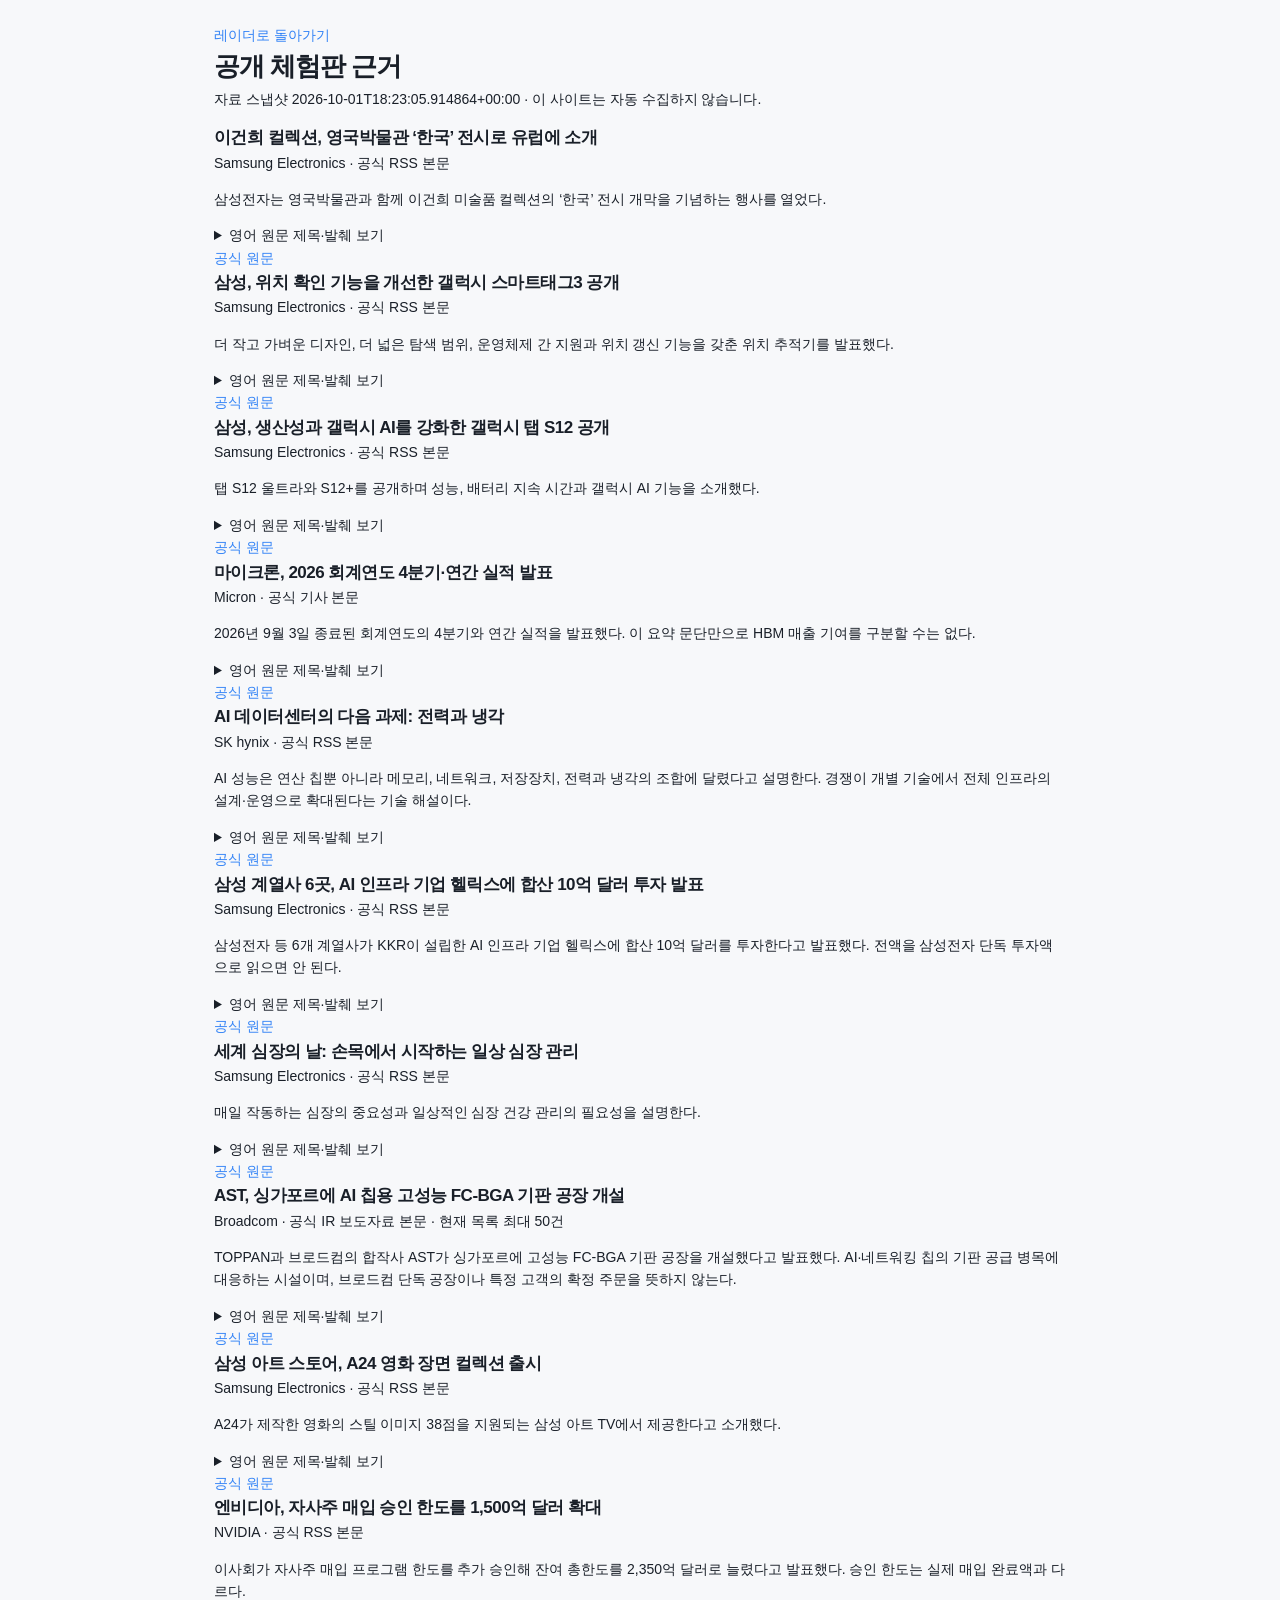
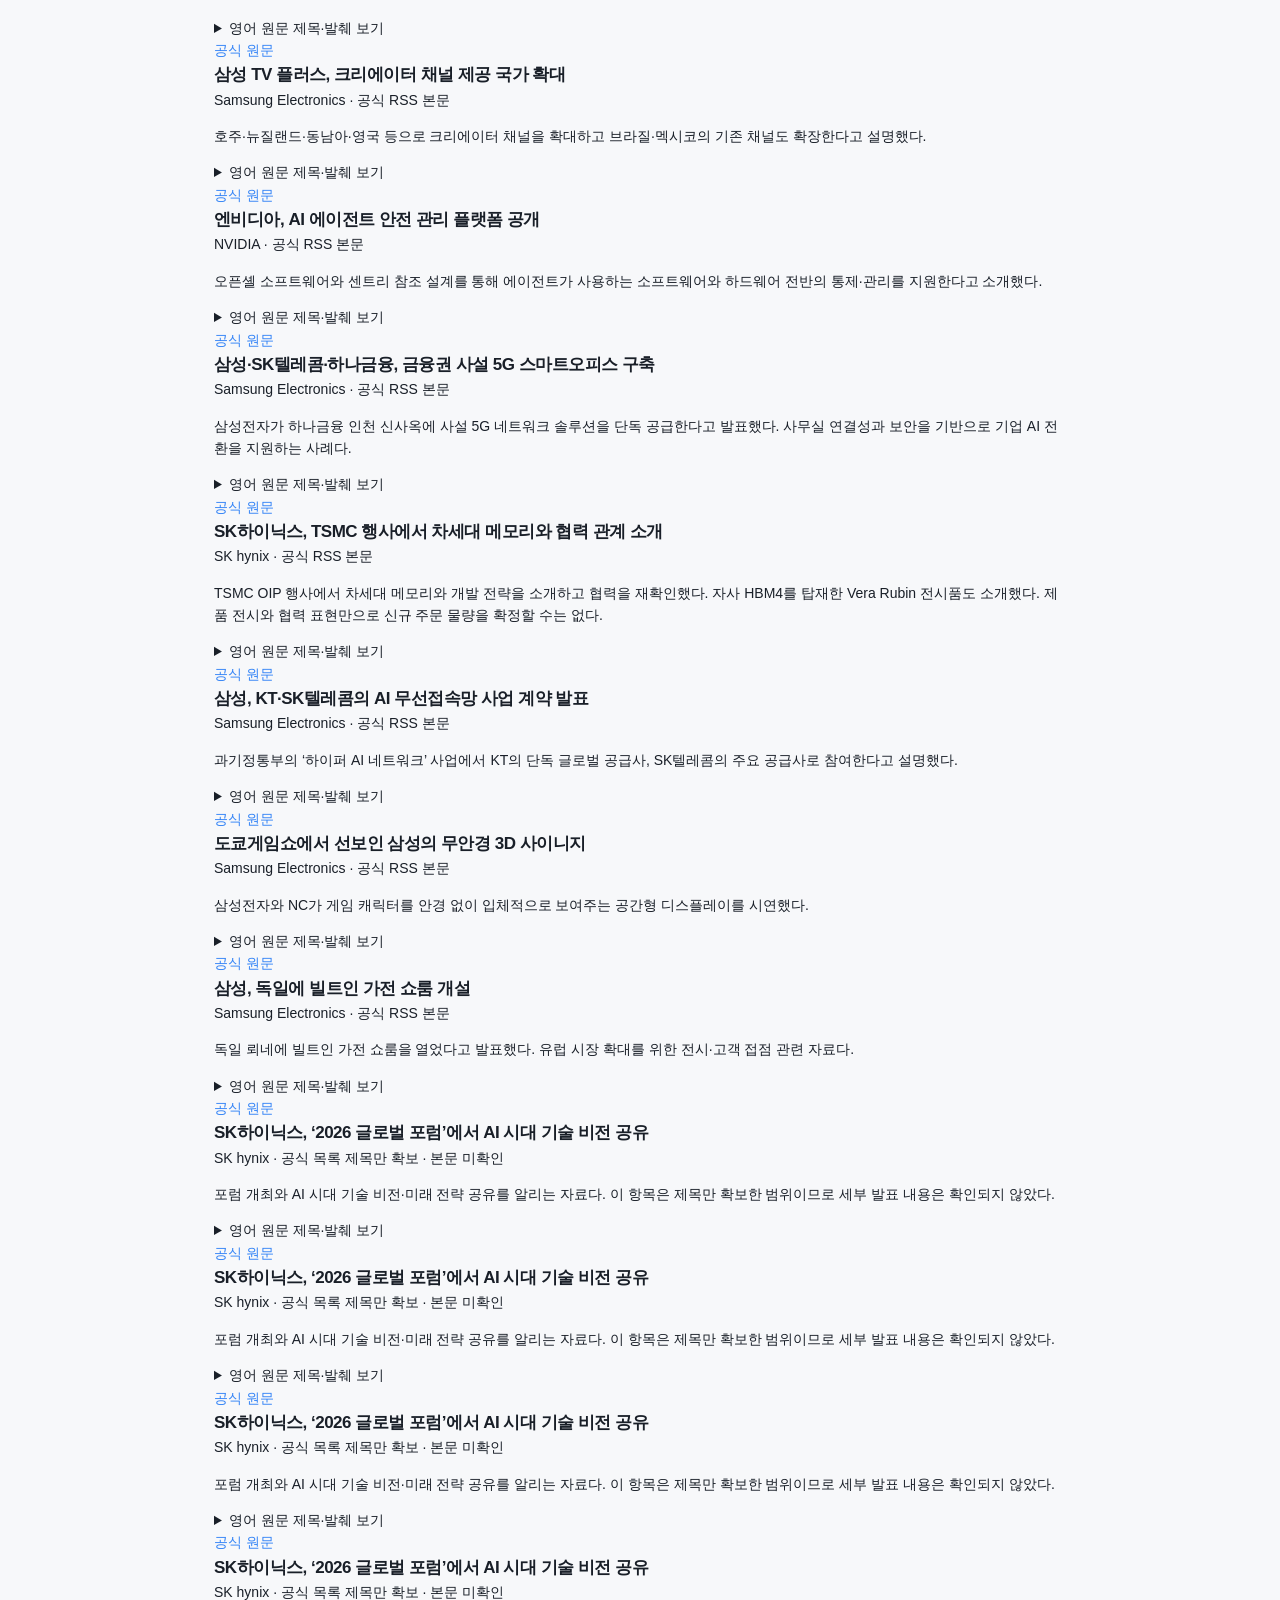
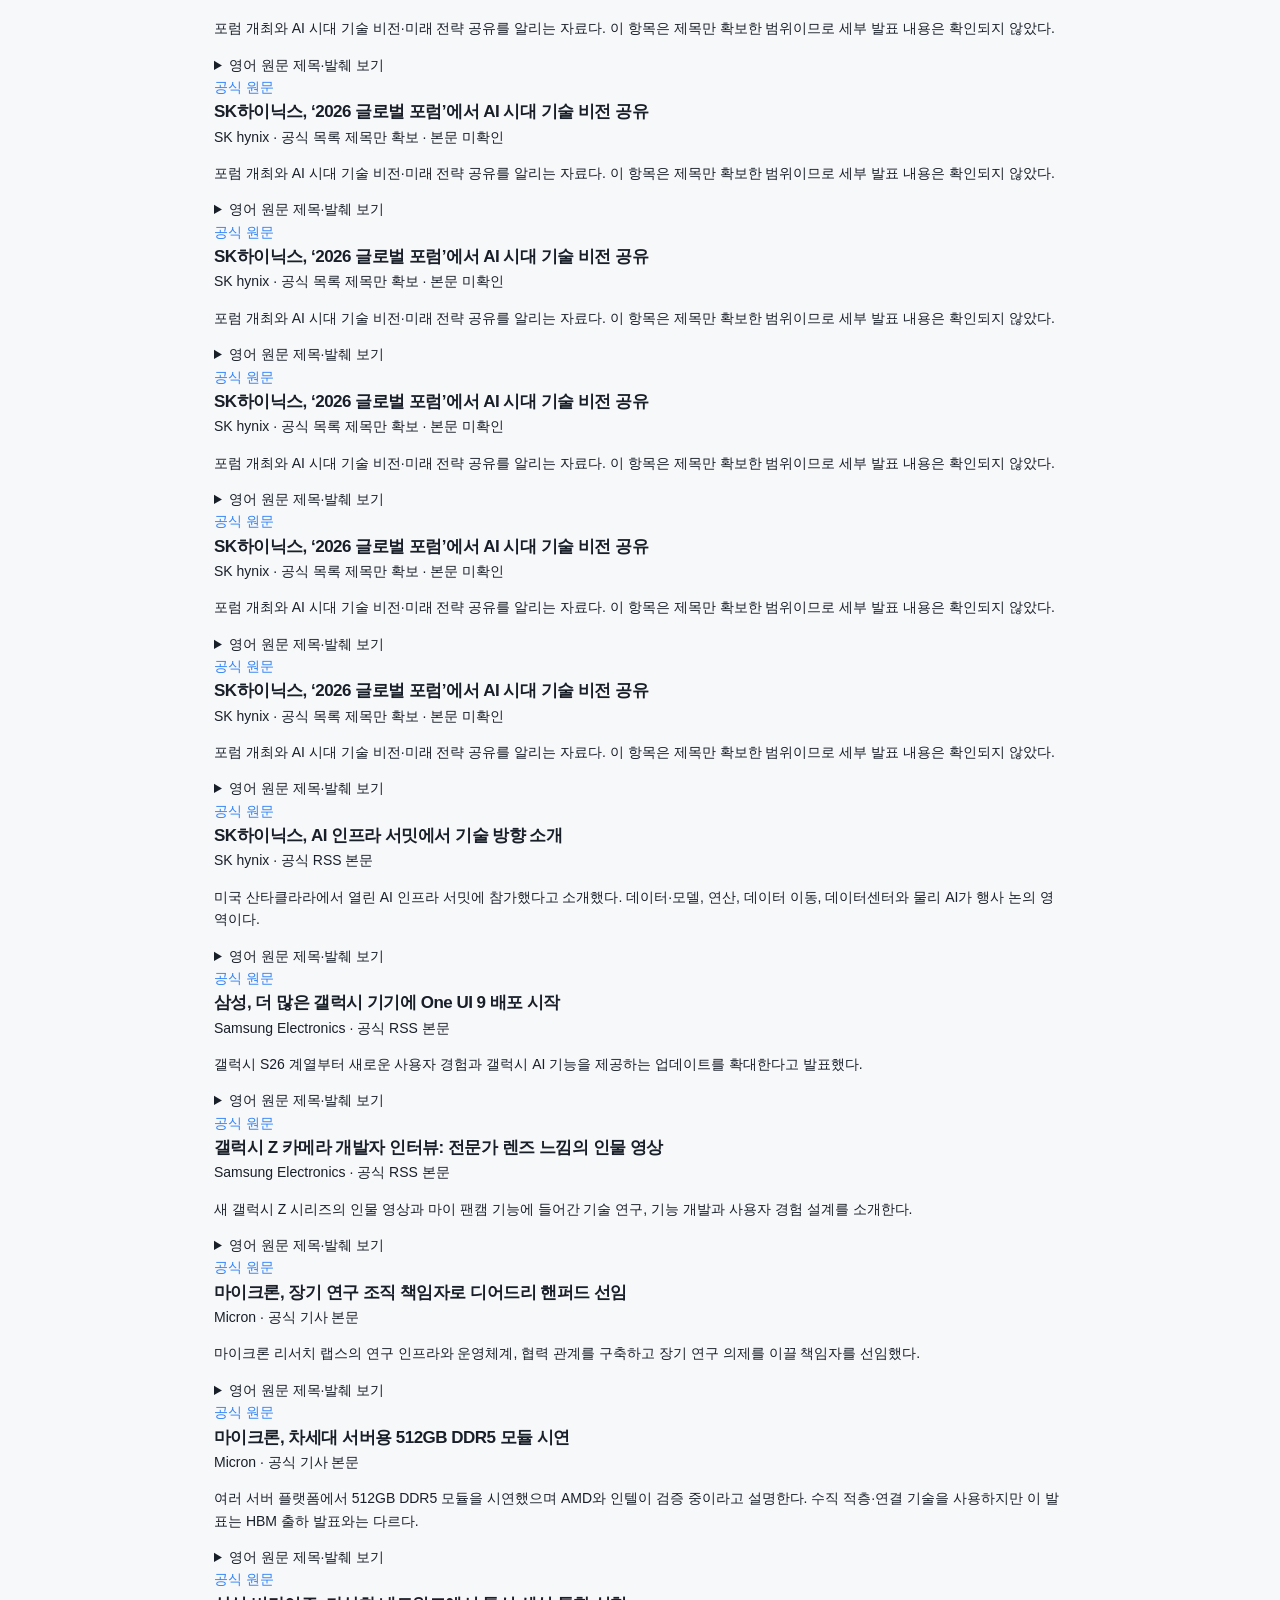
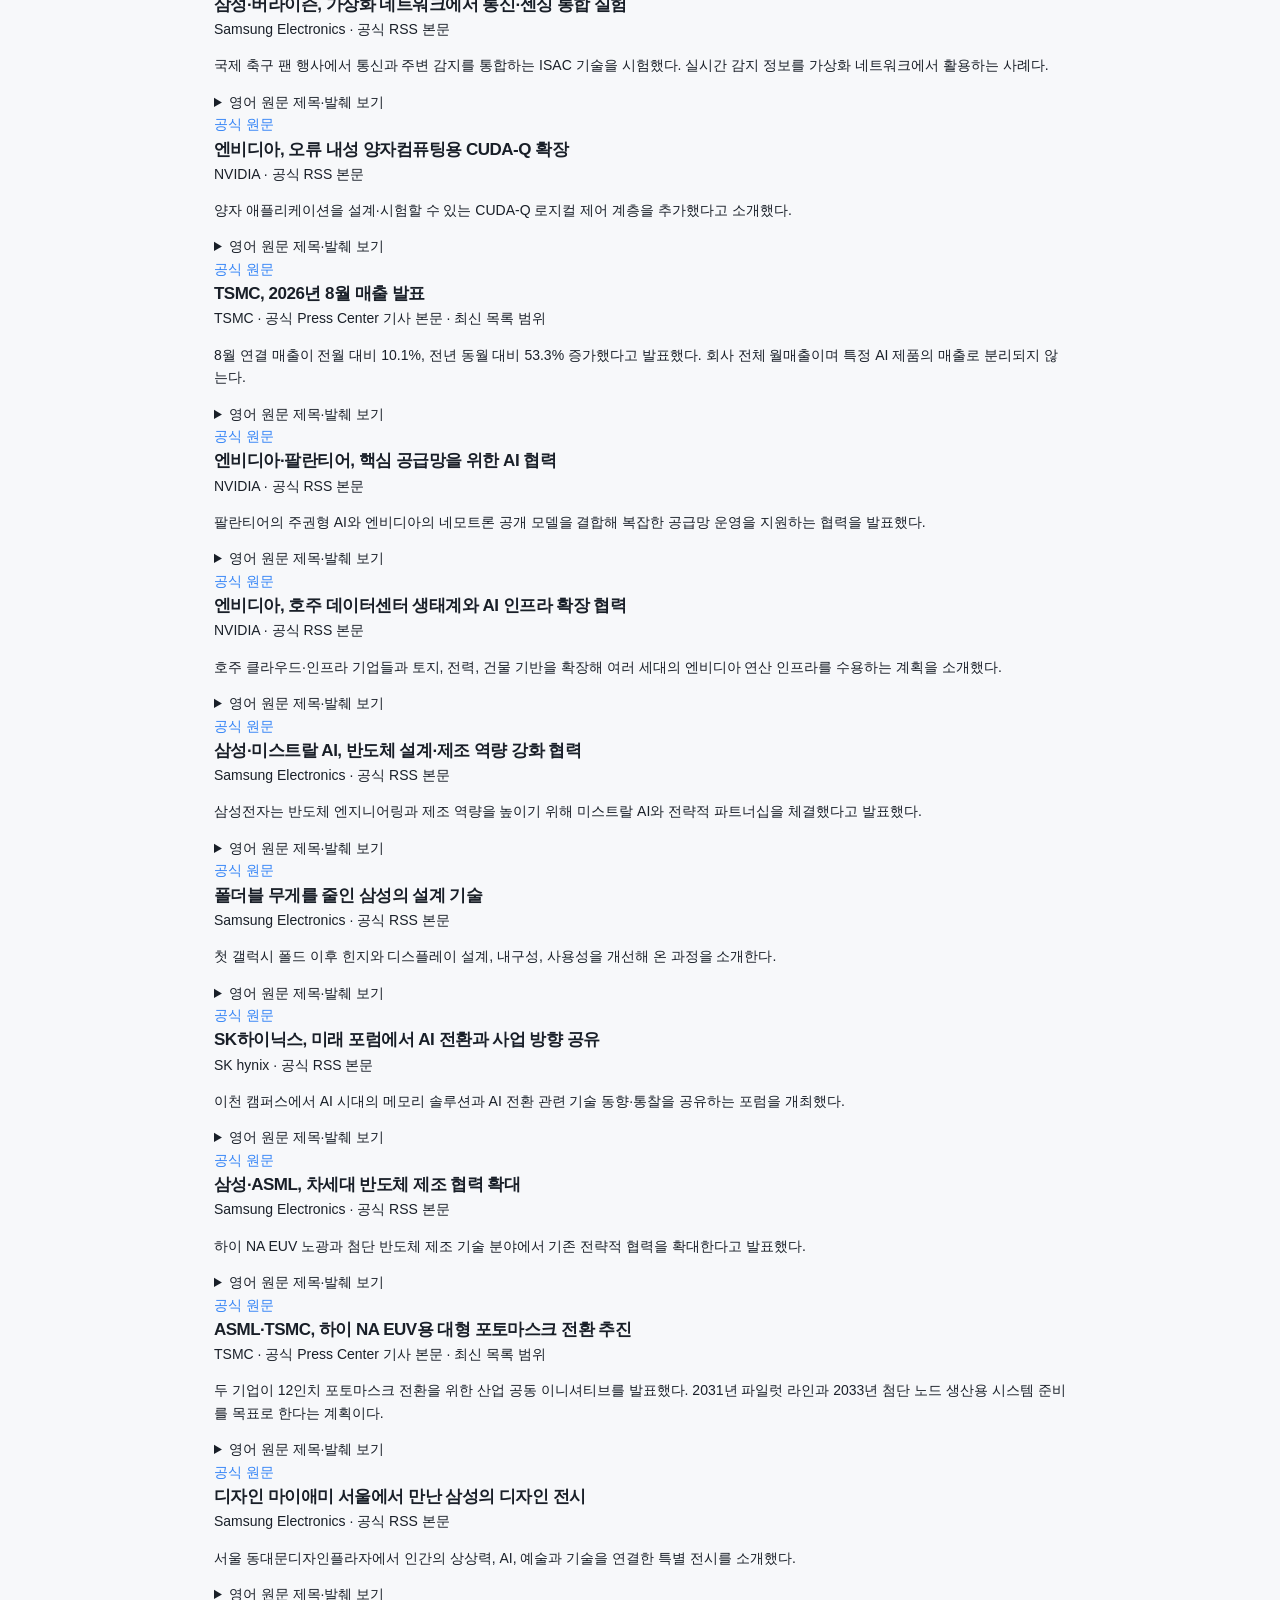
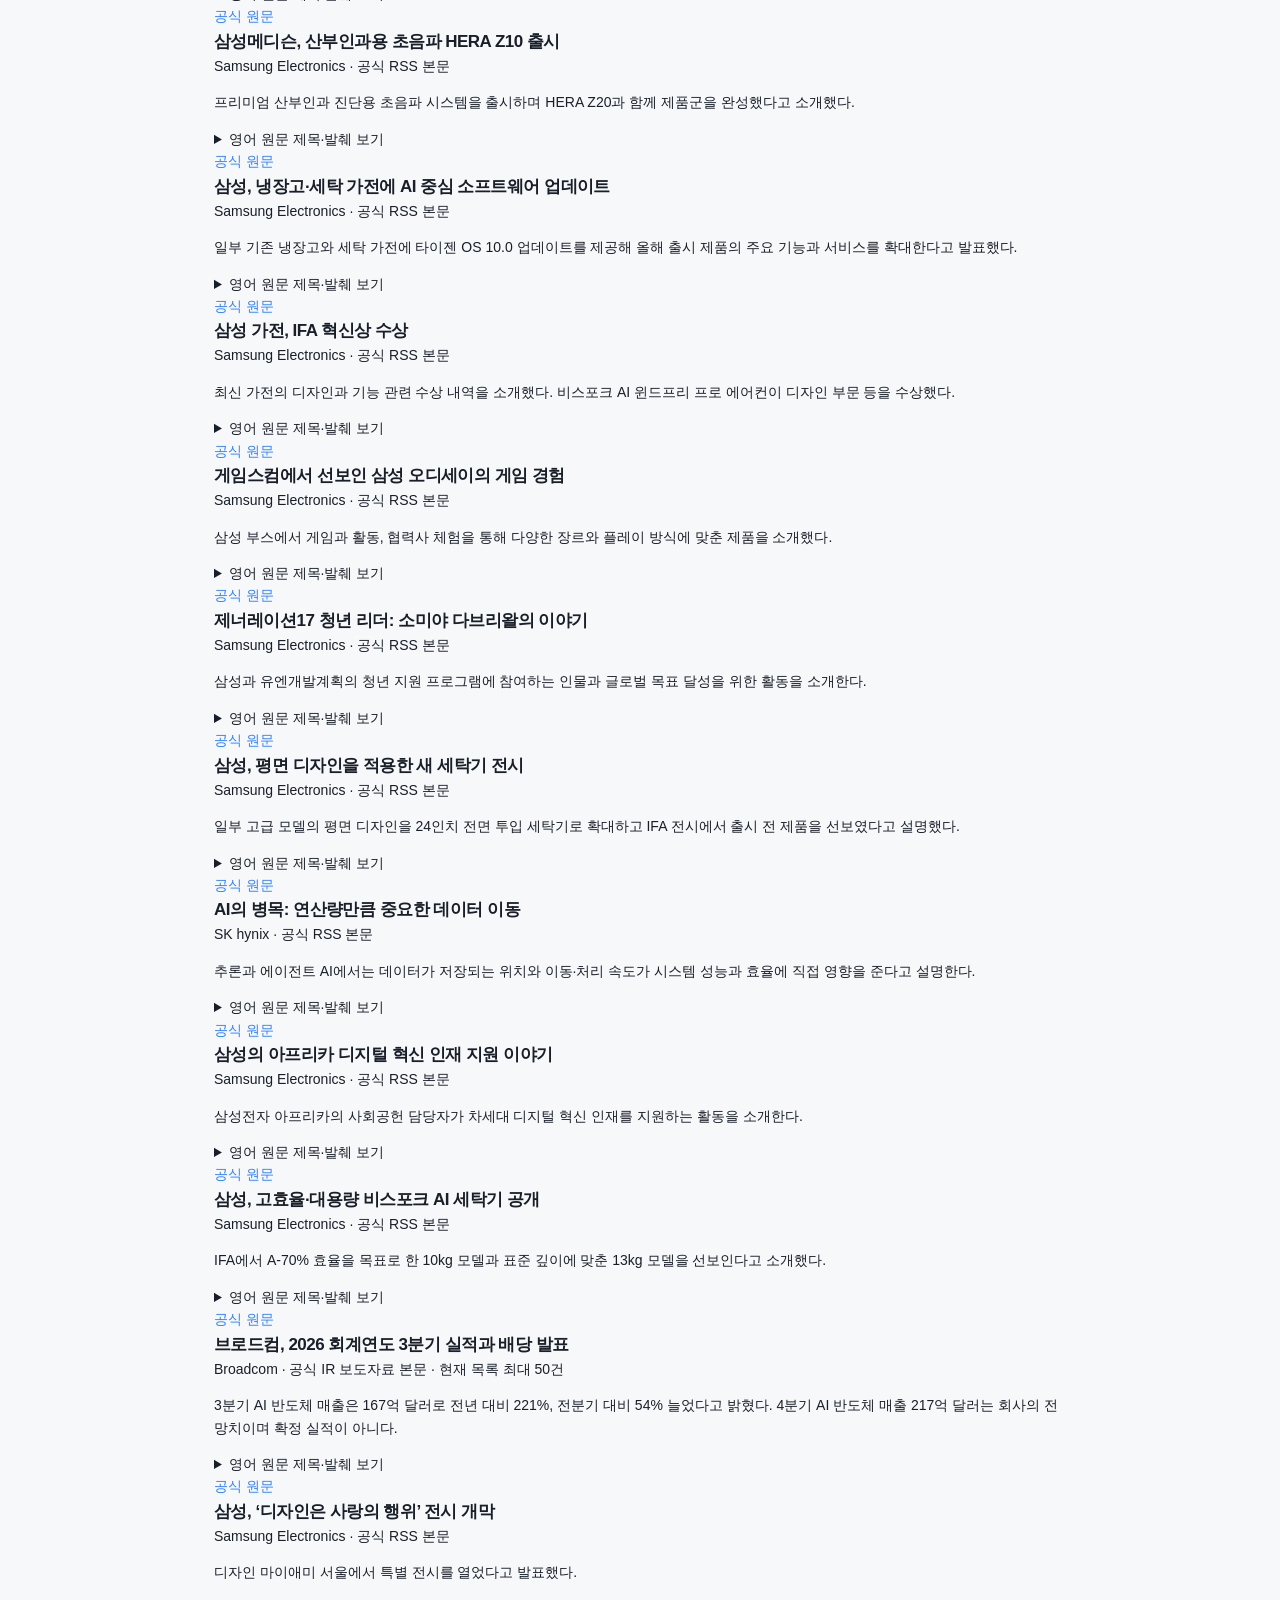
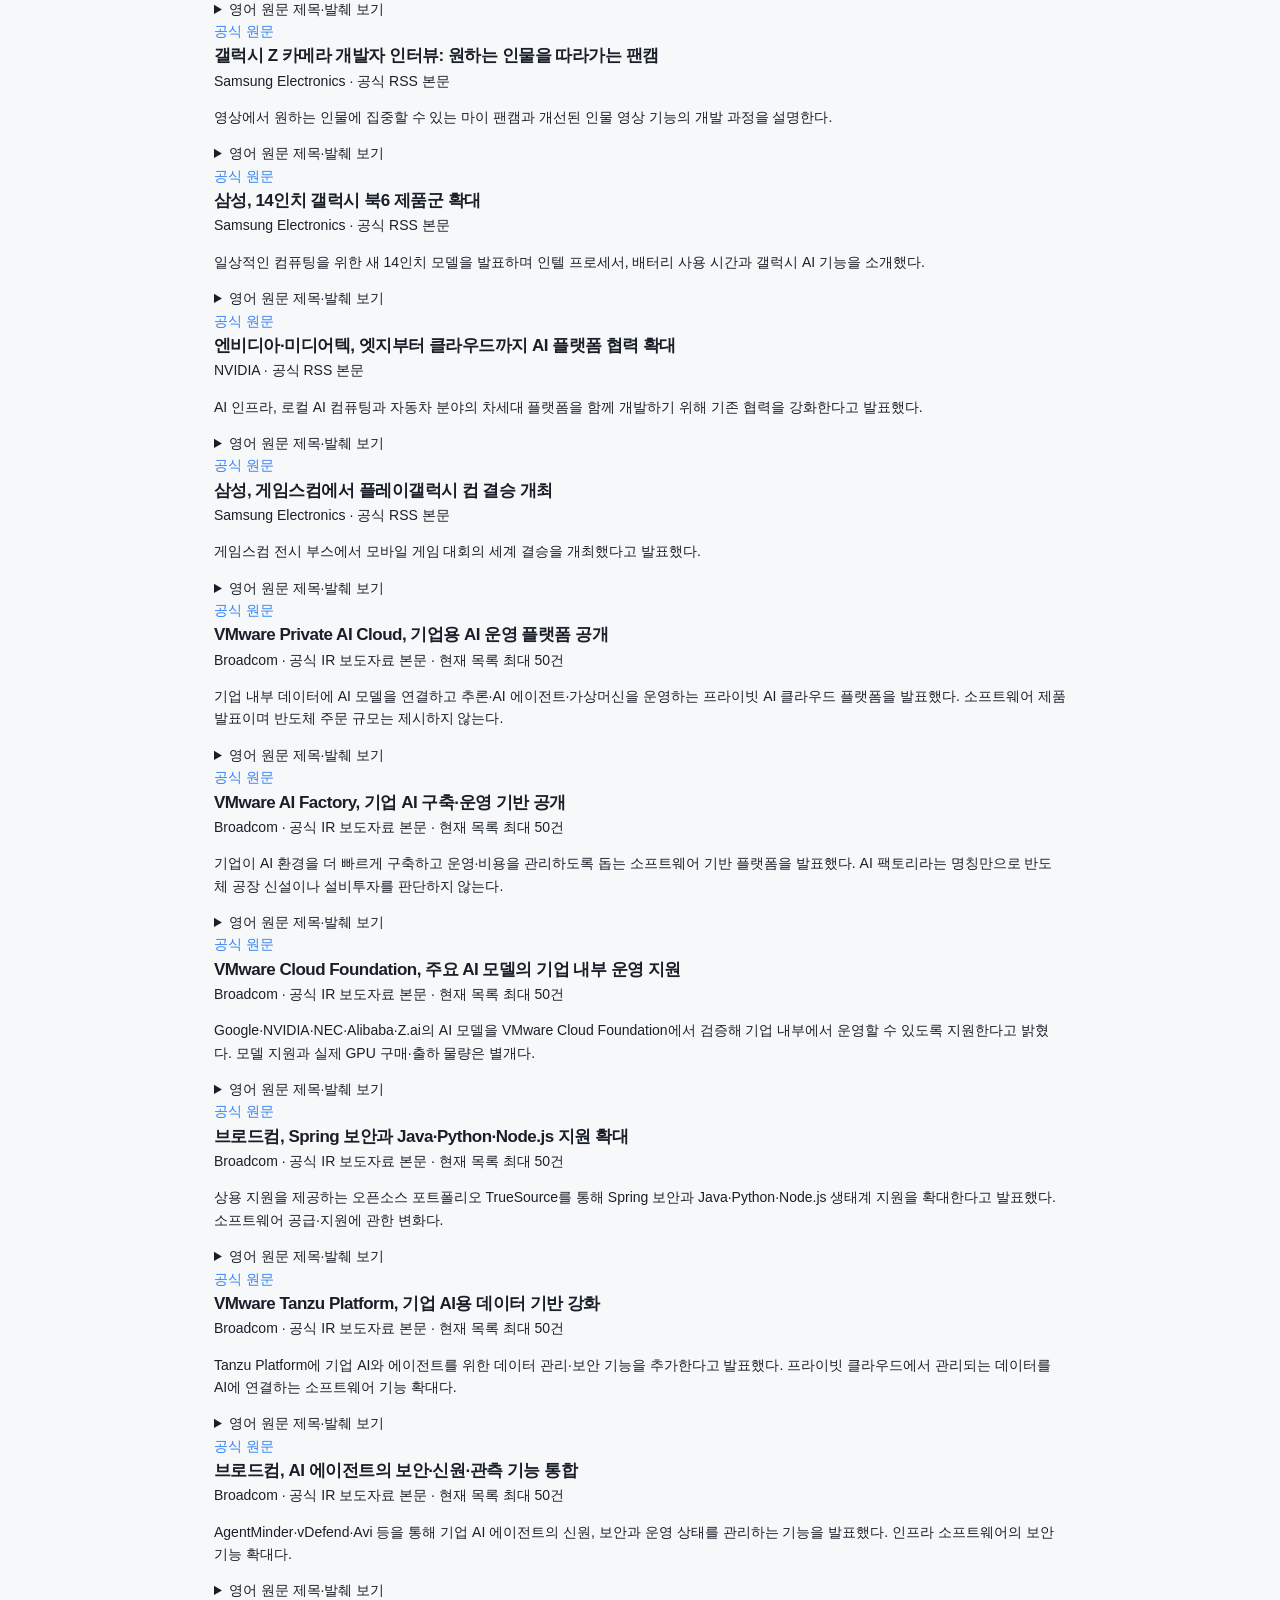
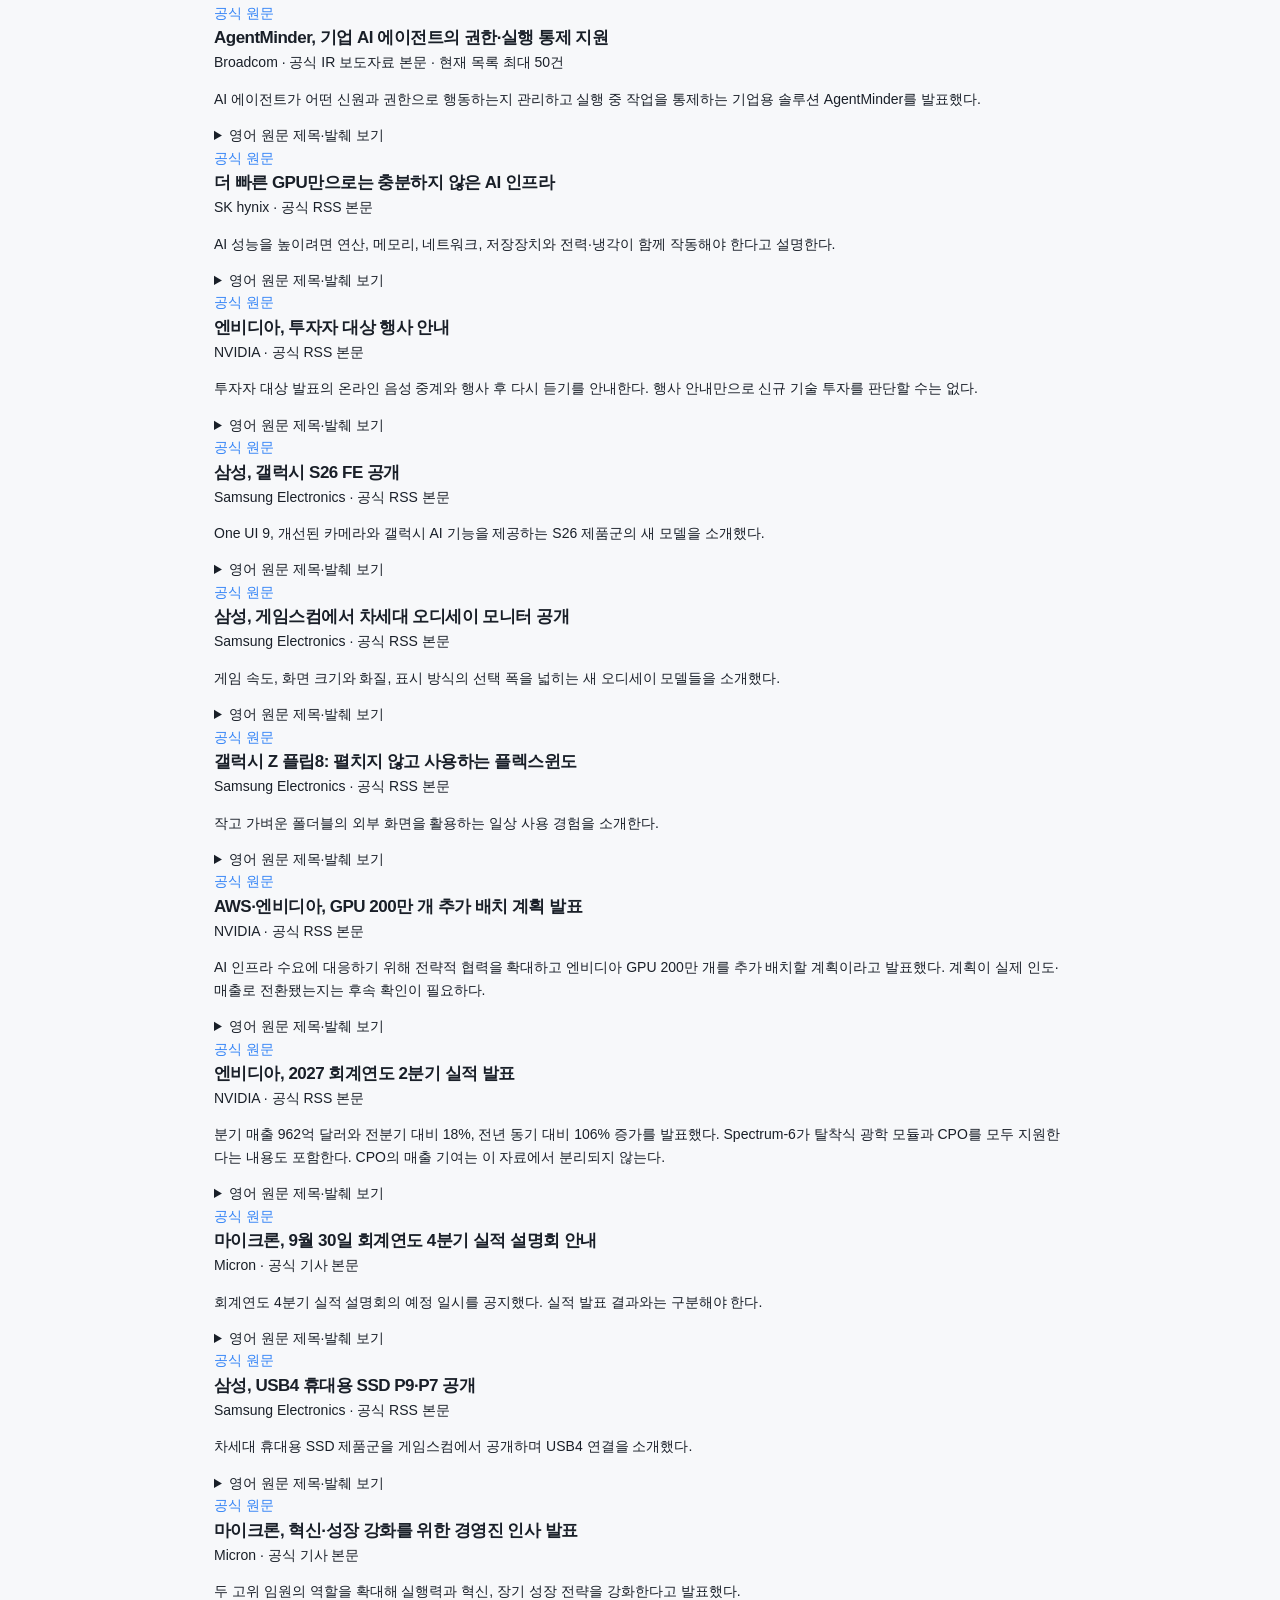
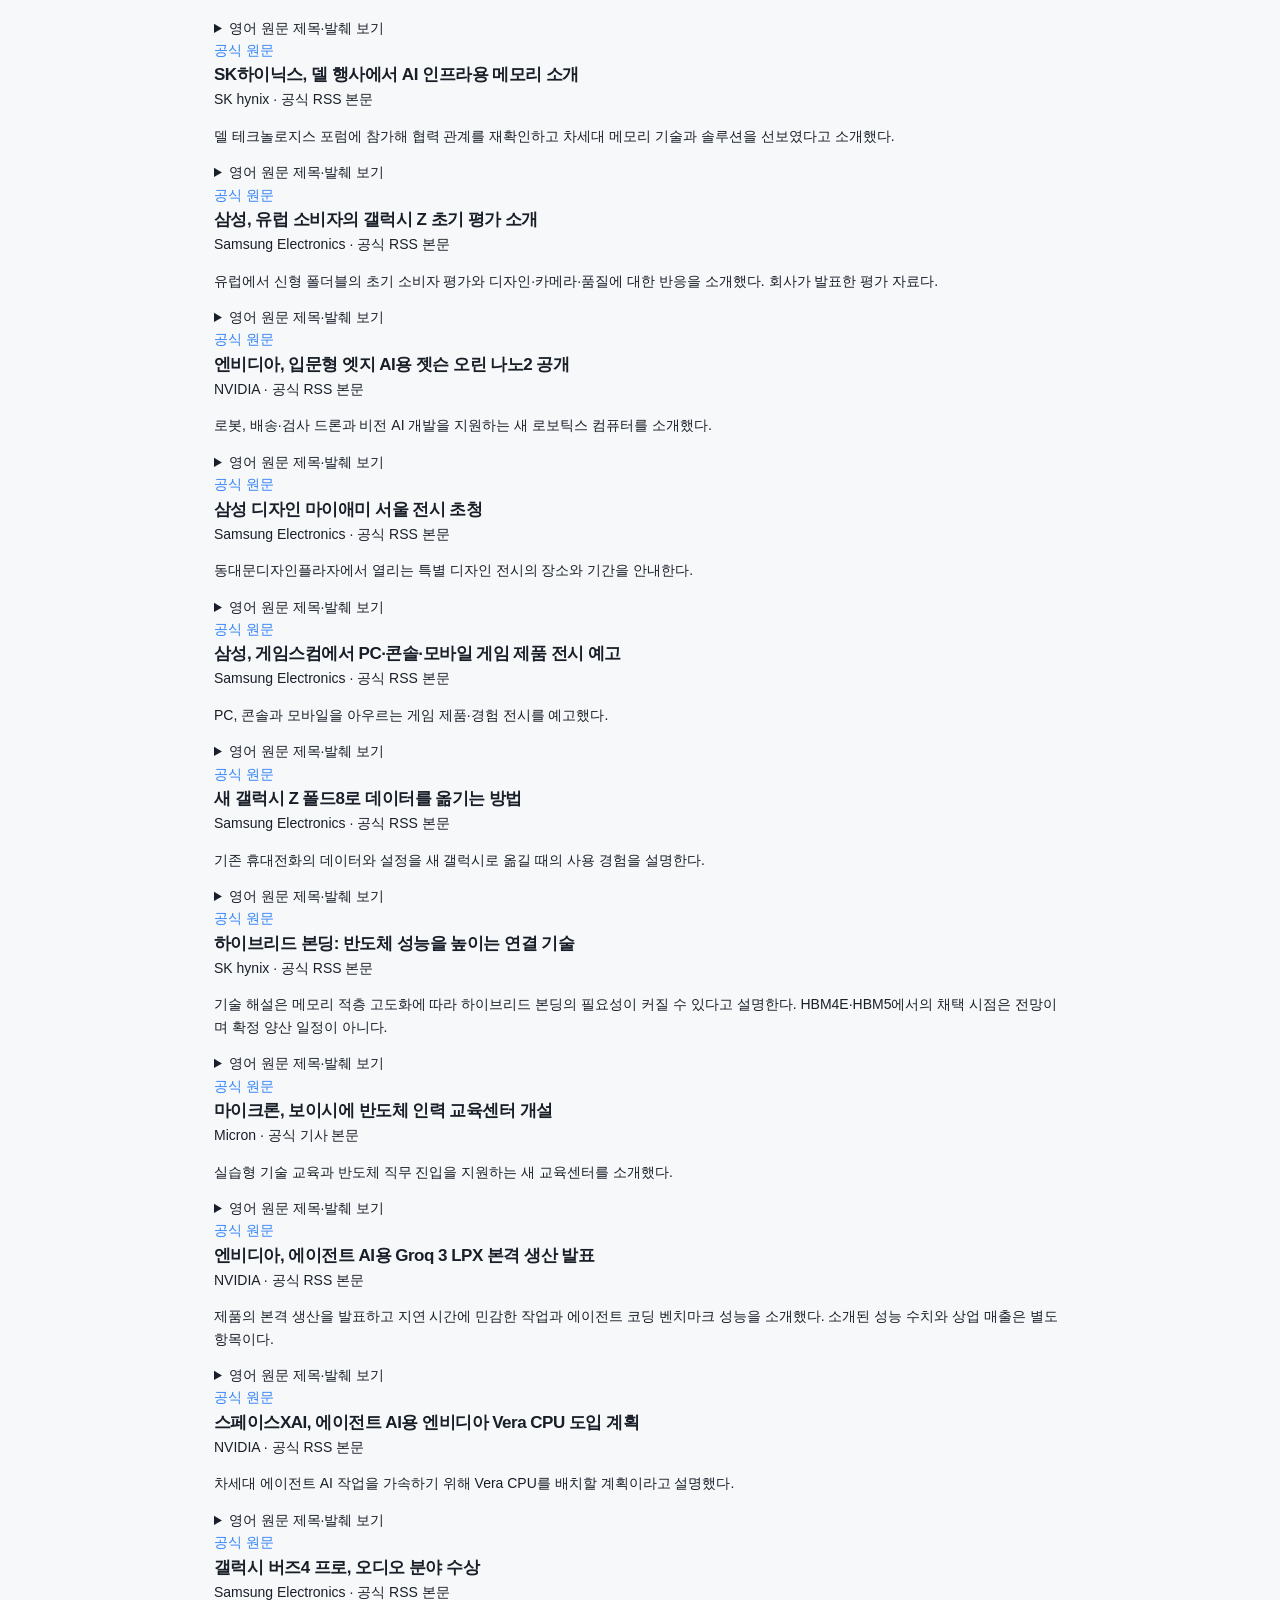
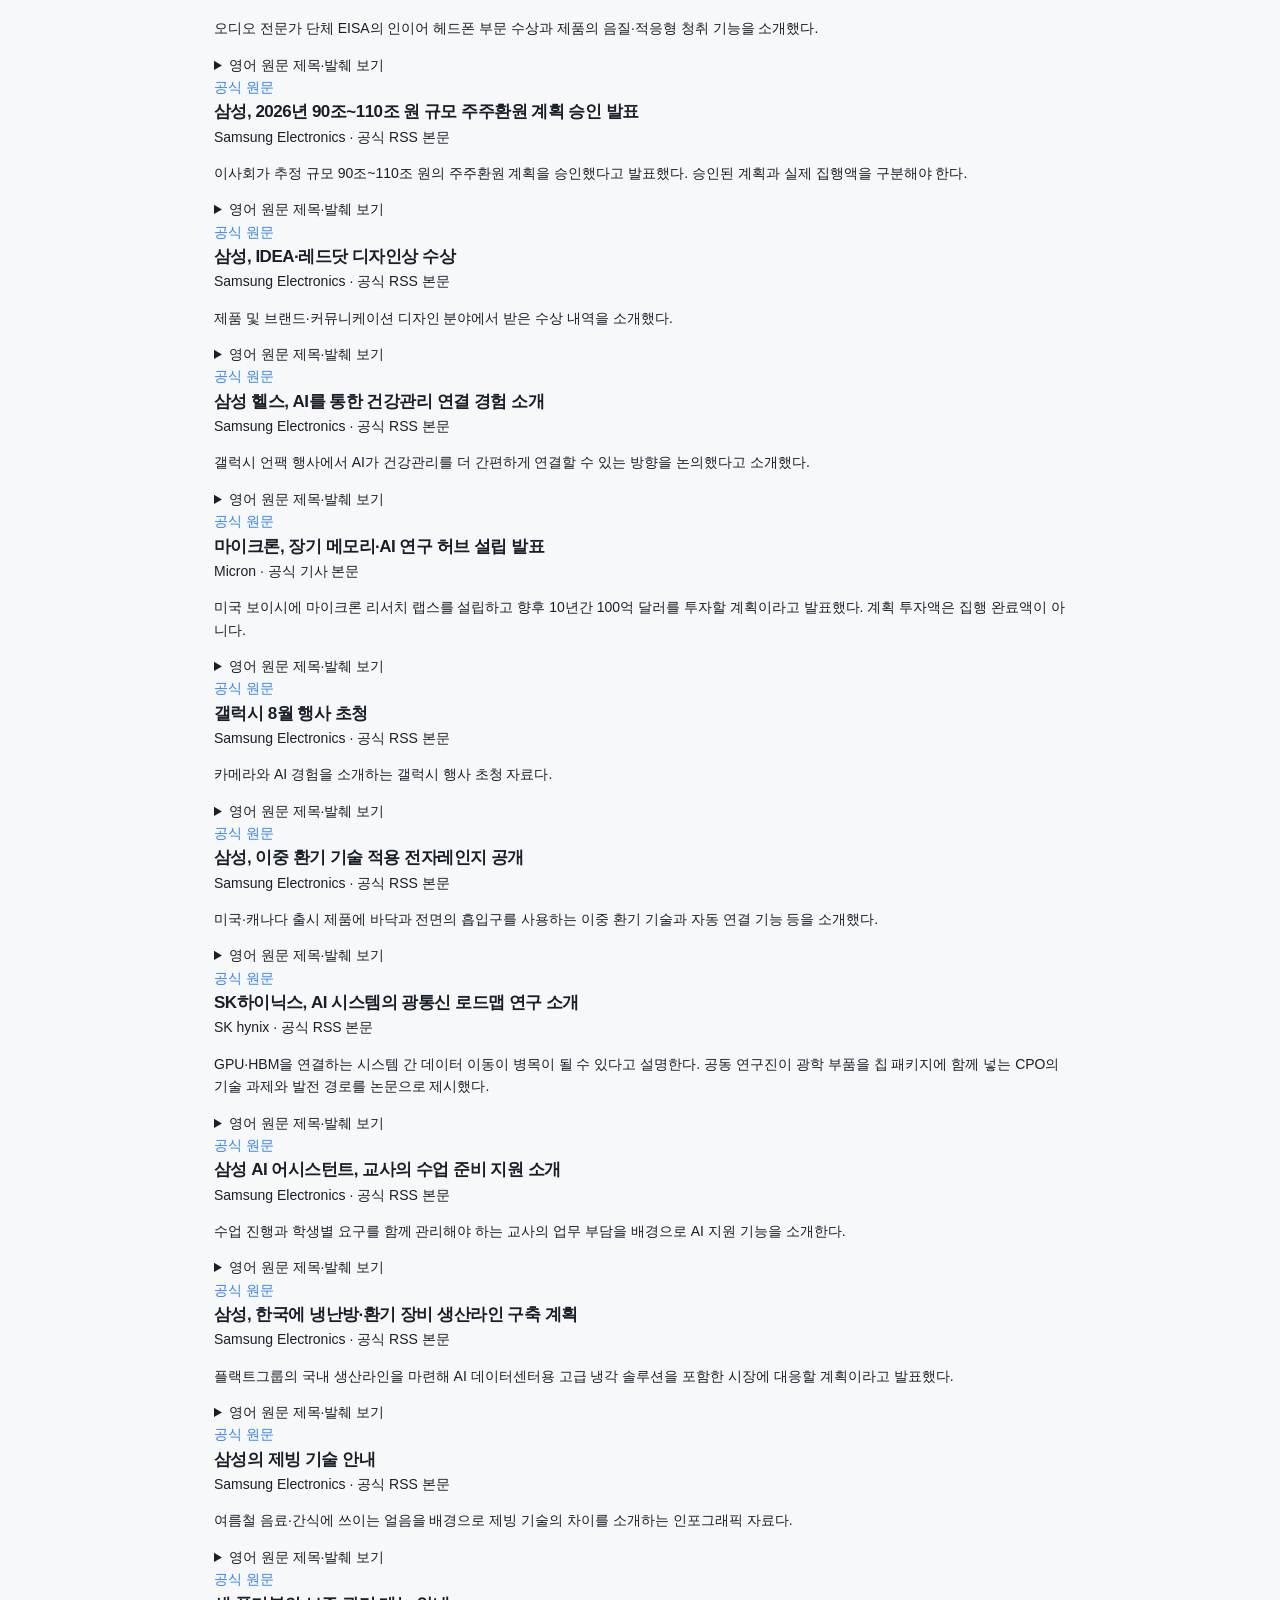
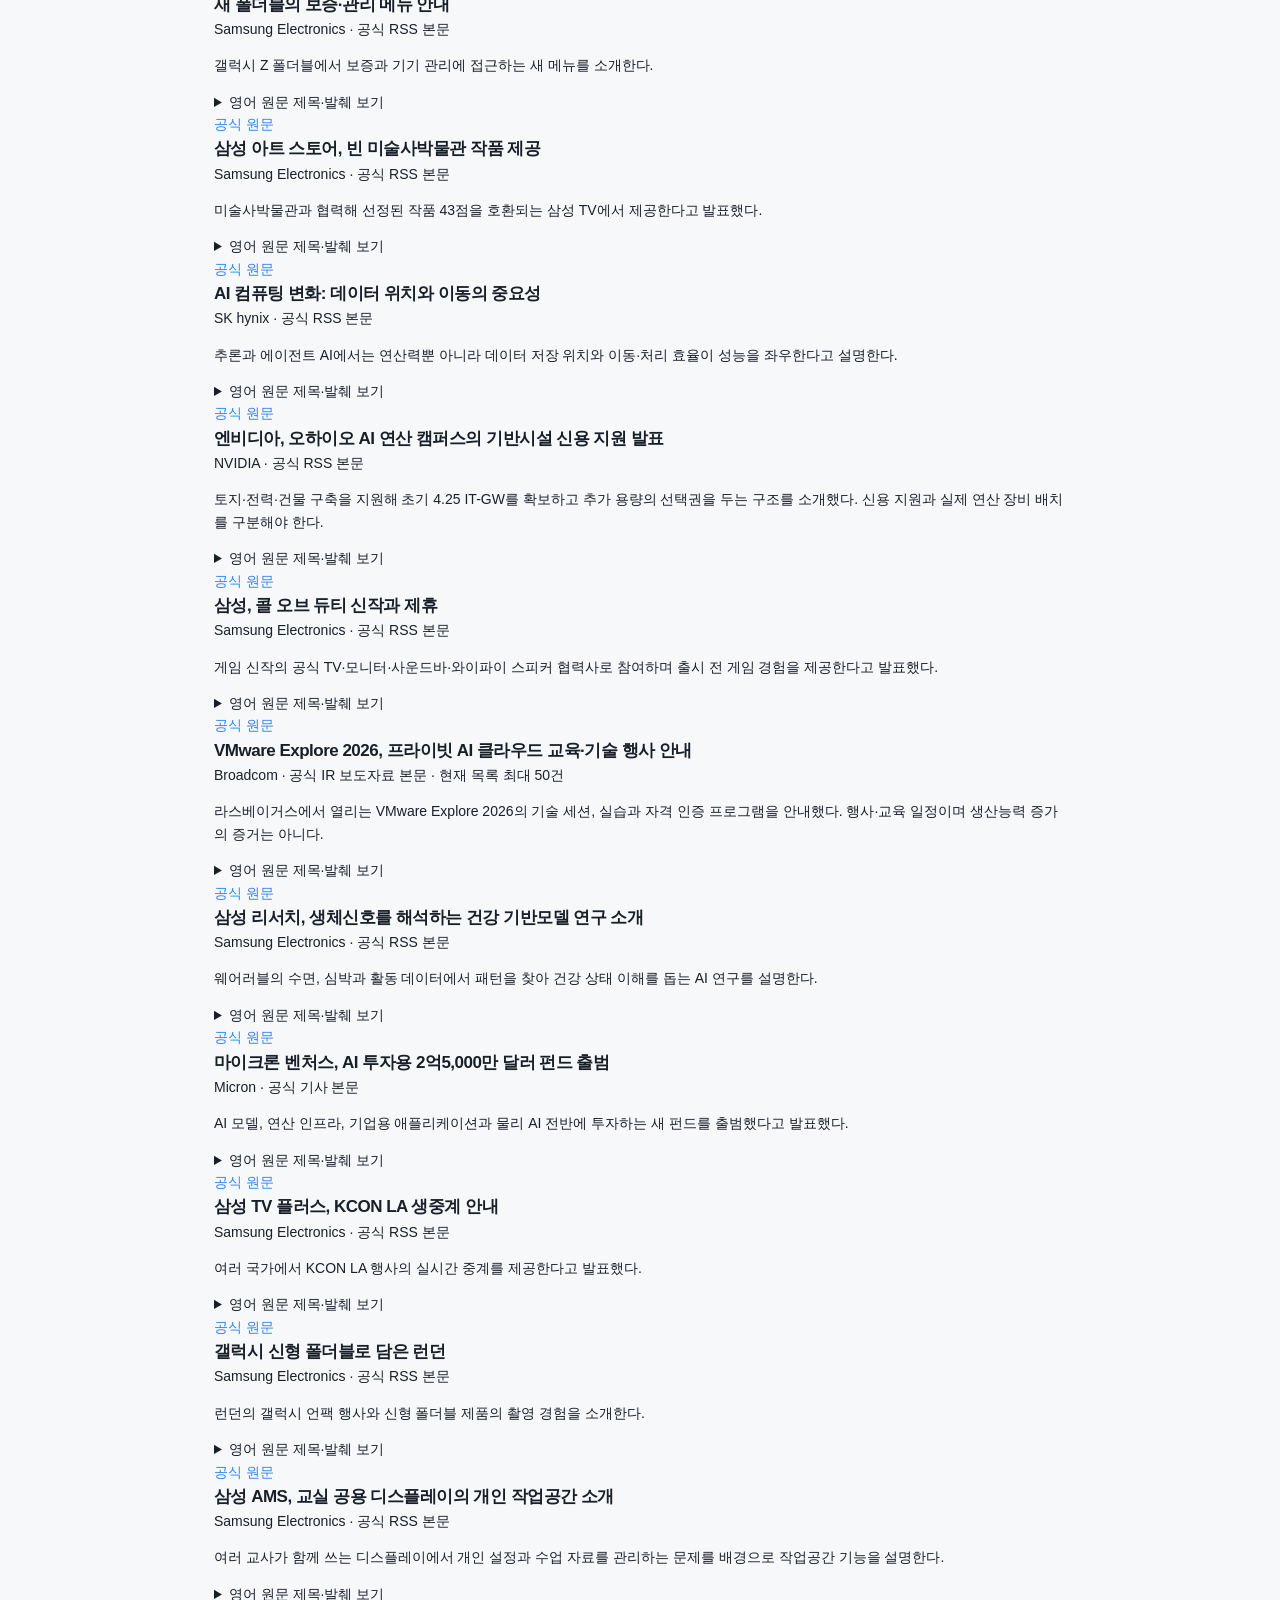
==== commit 9c91641f: "Publish Korean signal cases with Broadcom official evidence" ====
--- a/public/radar-report.html
+++ b/public/radar-report.html
@@ -1 +1 @@
-<!doctype html><html lang="ko"><meta charset="utf-8"><meta name="viewport" content="width=device-width,initial-scale=1"><title>Radar 근거 스냅샷</title><link rel="stylesheet" href="assets/radar.css"><body><main style="max-width:900px;margin:auto;padding:24px"><a href="index.html">레이더로 돌아가기</a><h1>공개 체험판 근거</h1><p>자료 스냅샷 2026-10-01T17:05:03.909548+00:00 · 이 사이트는 자동 수집하지 않습니다.</p><article><h2>이건희 컬렉션, 영국박물관 ‘한국’ 전시로 유럽에 소개</h2><p>Samsung Electronics · 공식 RSS 본문</p><p>삼성전자는 영국박물관과 함께 이건희 미술품 컬렉션의 ‘한국’ 전시 개막을 기념하는 행사를 열었다.</p><details><summary>영어 원문 제목·발췌 보기</summary><p>Lee Kun-Hee Collection Expands to Europe With Opening of ‘Korea’ Exhibition at the British Museum</p><p>Samsung Electronics, in partnership with the British Museum, hosted a gala event on Sept. 30 at the museum to commemorate the opening of “Korea” exhibition, a major showcasing of works from the late Samsung Chairman Lee Kun-Hee’s renowned art collection.</p></details><a href="https://news.samsung.com/global/lee-kun-hee-collection-expands-to-europe-with-opening-of-korea-exhibition-at-the-british-museum" rel="noopener noreferrer">공식 원문</a></article><article><h2>삼성, 위치 확인 기능을 개선한 갤럭시 스마트태그3 공개</h2><p>Samsung Electronics · 공식 RSS 본문</p><p>더 작고 가벼운 디자인, 더 넓은 탐색 범위, 운영체제 간 지원과 위치 갱신 기능을 갖춘 위치 추적기를 발표했다.</p><details><summary>영어 원문 제목·발췌 보기</summary><p>Samsung Galaxy SmartTag3 Makes It Easier To Keep Track of What Matters</p><p>Samsung Electronics today announced the new Galaxy SmartTag3, a compact tracker that combines a smaller, lighter design with longer-range finding, cross-OS support, faster location updates through the Galaxy Find Network and expanded proactive alerts. 1</p></details><a href="https://news.samsung.com/global/samsung-galaxy-smarttag3-makes-it-easier-to-keep-track-of-what-matters" rel="noopener noreferrer">공식 원문</a></article><article><h2>삼성, 생산성과 갤럭시 AI를 강화한 갤럭시 탭 S12 공개</h2><p>Samsung Electronics · 공식 RSS 본문</p><p>탭 S12 울트라와 S12+를 공개하며 성능, 배터리 지속 시간과 갤럭시 AI 기능을 소개했다.</p><details><summary>영어 원문 제목·발췌 보기</summary><p>Samsung Introduces Galaxy Tab S12 Series: The Ultimate Productivity Powerhouse Built for Growth</p><p>Samsung Electronics today unveiled the Galaxy Tab S12 series — Galaxy Tab S12 Ultra and Tab S12+ — delivering Samsung’s most capable and versatile tablet experience yet. Packing breakthrough performance, long-lasting battery life, and the latest Galaxy AI 1 into Galaxy Tab’s signature ultra-thin design, the new lineup turns complex workflows into effortless, everyday achievements whether it’s mastering skills, pursuing career goals, or exploring creative passions.</p></details><a href="https://news.samsung.com/global/samsung-introduces-galaxy-tab-s12-series-the-ultimate-productivity-powerhouse-built-for-growth" rel="noopener noreferrer">공식 원문</a></article><article><h2>마이크론, 2026 회계연도 4분기·연간 실적 발표</h2><p>Micron · 공식 기사 본문</p><p>2026년 9월 3일 종료된 회계연도의 4분기와 연간 실적을 발표했다. 이 요약 문단만으로 HBM 매출 기여를 구분할 수는 없다.</p><details><summary>영어 원문 제목·발췌 보기</summary><p>Micron Technology, Inc. Reports Record Fiscal Fourth-Quarter and Full-Year 2026 Results</p><p>BOISE, Idaho, Sept. 30, 2026 (GLOBE NEWSWIRE) -- Micron Technology, Inc. (Nasdaq: MU) today announced results for its fourth quarter and full year of fiscal 2026, which ended September 3, 2026.</p></details><a href="https://investors.micron.com/news/press-release/2026/Micron-Technology-Inc--Reports-Record-Fiscal-Fourth-Quarter-and-Full-Year-2026-Results/default.aspx" rel="noopener noreferrer">공식 원문</a></article><article><h2>AI 데이터센터의 다음 과제: 전력과 냉각</h2><p>SK hynix · 공식 RSS 본문</p><p>AI 성능은 연산 칩뿐 아니라 메모리, 네트워크, 저장장치, 전력과 냉각의 조합에 달렸다고 설명한다. 경쟁이 개별 기술에서 전체 인프라의 설계·운영으로 확대된다는 기술 해설이다.</p><details><summary>영어 원문 제목·발췌 보기</summary><p>[AI infrastructure insight] Why power and cooling have become the next challenge for AI data centers</p><p>AI is no longer defined by a single model or AI processor. For AI to operate effectively in real-world services and industrial applications, it takes faster compute, wider memory bandwidth, higher-performance networks, more efficient storage, and more stable power and cooling working seamlessly together. This is why competition in AI is shifting beyond individual technologies to the design and operation of the entire infrastructure.</p></details><a href="https://news.skhynix.com/en/ai-infrastructure-insight-ep3/" rel="noopener noreferrer">공식 원문</a></article><article><h2>AST, 싱가포르 첫 고급 FC-BGA 기판 공장 완공 발표</h2><p>Broadcom · RSS 요약만 확보됨 · 제품 발표 제외 가능</p><p>확보한 RSS 요약은 AI 칩 수요에 대응하는 FC-BGA 기판 생산시설과 공급망 생산능력 제약을 언급한다. 상세 본문은 확보하지 못한 범위다.</p><details><summary>영어 원문 제목·발췌 보기</summary><p>AST Completes Singapore&#x27;s First High-End FC-BGA Substrate Facility to Meet Growing AI Chip Demand</p><p>First Flip Chip Ball Grid Array (FC-BGA) substrate production facility in Singapore Addresses one of the most critical supply chain capacity constraints of the semiconductor industry Diversifies Singapore’s semiconductor ecosystem beyond current wafer fab, IC design and assembly operations. 29</p></details><a href="https://investors.broadcom.com/news-releases/news-release-details/ast-completes-singapores-first-high-end-fc-bga-substrate" rel="noopener noreferrer">공식 원문</a></article><article><h2>삼성 계열사 6곳, AI 인프라 기업 헬릭스에 합산 10억 달러 투자 발표</h2><p>Samsung Electronics · 공식 RSS 본문</p><p>삼성전자 등 6개 계열사가 KKR이 설립한 AI 인프라 기업 헬릭스에 합산 10억 달러를 투자한다고 발표했다. 전액을 삼성전자 단독 투자액으로 읽으면 안 된다.</p><details><summary>영어 원문 제목·발췌 보기</summary><p>Samsung To Invest USD 1 Billion in AI Infrastructure Company Helix</p><p>Samsung Electronics, Samsung C&amp;T, Samsung SDS, Samsung SDI, Samsung Life Insurance and Samsung Fire &amp; Marine Insurance today announced they are investing a combined USD 1 billion in Helix Digital Infrastructure, an AI infrastructure company established by global investment firm KKR.</p></details><a href="https://news.samsung.com/global/samsung-to-invest-usd-1-billion-in-ai-infrastructure-company-helix" rel="noopener noreferrer">공식 원문</a></article><article><h2>세계 심장의 날: 손목에서 시작하는 일상 심장 관리</h2><p>Samsung Electronics · 공식 RSS 본문</p><p>매일 작동하는 심장의 중요성과 일상적인 심장 건강 관리의 필요성을 설명한다.</p><details><summary>영어 원문 제목·발췌 보기</summary><p>[World Heart Day] Taking Care of Your Heart Every Day, Starting From Your Wrist</p><p>No matter who you are or what you do, we all have one constant companion we rely on every single day: our heart. Unseen but always at work, it beats around 100,000 times a day, keeping pace with us through every moment. Yet for something so essential to our lives, taking care of our hearts is often overlooked until it’s too late.</p></details><a href="https://news.samsung.com/global/world-heart-day-taking-care-of-your-heart-every-day-starting-from-your-wrist" rel="noopener noreferrer">공식 원문</a></article><article><h2>삼성 아트 스토어, A24 영화 장면 컬렉션 출시</h2><p>Samsung Electronics · 공식 RSS 본문</p><p>A24가 제작한 영화의 스틸 이미지 38점을 지원되는 삼성 아트 TV에서 제공한다고 소개했다.</p><details><summary>영어 원문 제목·발췌 보기</summary><p>Samsung Art Store Debuts First-Ever Cinematic Collection for Samsung TVs</p><p>Samsung Art Store 1 has announced its first-ever cinematic collection, featuring 38 stills from acclaimed films produced by studio A24. Available on supported Samsung Art TVs worldwide, the collection allows subscribers to revisit memorable moments and discover new favorites at home.</p></details><a href="https://news.samsung.com/global/samsung-art-store-debuts-first-ever-cinematic-collection-for-samsung-tvs" rel="noopener noreferrer">공식 원문</a></article><article><h2>엔비디아, 자사주 매입 승인 한도를 1,500억 달러 확대</h2><p>NVIDIA · 공식 RSS 본문</p><p>이사회가 자사주 매입 프로그램 한도를 추가 승인해 잔여 총한도를 2,350억 달러로 늘렸다고 발표했다. 승인 한도는 실제 매입 완료액과 다르다.</p><details><summary>영어 원문 제목·발췌 보기</summary><p>NVIDIA Announces a $150 Billion Share Repurchase Authorization Increase</p><p>NVIDIA’s Board of Directors has authorized a $150 billion increase to the share repurchase program, raising the remaining total program to $235 billion.</p></details><a href="https://nvidianews.nvidia.com/news/nvidia-announces-a-150-billion-share-repurchase-authorization-increase" rel="noopener noreferrer">공식 원문</a></article><article><h2>삼성 TV 플러스, 크리에이터 채널 제공 국가 확대</h2><p>Samsung Electronics · 공식 RSS 본문</p><p>호주·뉴질랜드·동남아·영국 등으로 크리에이터 채널을 확대하고 브라질·멕시코의 기존 채널도 확장한다고 설명했다.</p><details><summary>영어 원문 제목·발췌 보기</summary><p>Samsung TV Plus Expands Global Creator Lineup to More Markets</p><p>Samsung TV Plus is expanding its creator offerings to more markets worldwide. Samsung Electronics’ subscription-free streaming service introduced new creator-led channels across Australia, New Zealand, the Philippines, Singapore, Thailand, and the United Kingdom — while extending existing creator channels to Brazil and Mexico. Spanning lifestyle, food, sports, news, and science, the additions broaden access to content from leading creators.</p></details><a href="https://news.samsung.com/global/samsung-tv-plus-expands-global-creator-lineup-to-more-markets" rel="noopener noreferrer">공식 원문</a></article><article><h2>엔비디아, AI 에이전트 안전 관리 플랫폼 공개</h2><p>NVIDIA · 공식 RSS 본문</p><p>오픈셸 소프트웨어와 센트리 참조 설계를 통해 에이전트가 사용하는 소프트웨어와 하드웨어 전반의 통제·관리를 지원한다고 소개했다.</p><details><summary>영어 원문 제목·발췌 보기</summary><p>NVIDIA Launches Open Agent Safety Platform to Secure Agents From Testing to Deployment</p><p>NVIDIA Open Agent Safety Platform consists of NVIDIA OpenShell open source software and the NVIDIA Sentry reference system design that enables full-stack governance and control across software and the hardware, compute and robotics systems that run agents.</p></details><a href="https://nvidianews.nvidia.com/news/open-agent-safety-platform" rel="noopener noreferrer">공식 원문</a></article><article><h2>삼성·SK텔레콤·하나금융, 금융권 사설 5G 스마트오피스 구축</h2><p>Samsung Electronics · 공식 RSS 본문</p><p>삼성전자가 하나금융 인천 신사옥에 사설 5G 네트워크 솔루션을 단독 공급한다고 발표했다. 사무실 연결성과 보안을 기반으로 기업 AI 전환을 지원하는 사례다.</p><details><summary>영어 원문 제목·발췌 보기</summary><p>Samsung, SK Telecom, and Hana Financial Group Build Korea’s First Private 5G Smart Office in the Financial Sector</p><p>Samsung Electronics today announced that the company serves as the sole vendor to deliver its private 5G network solutions, powering a smart office at Hana Financial Group’s new headquarters in Incheon, South Korea. As the first of its kind in the Korean financial sector, this new connected office elevates convenience in mobility and provides a foundation for enterprise AI transformation (AX) while meeting the stringent security requirements of this industry.</p></details><a href="https://news.samsung.com/global/samsung-sk-telecom-and-hana-financial-group-buildkoreas-first-private-5g-smart-office-in-the-financial-sector" rel="noopener noreferrer">공식 원문</a></article><article><h2>SK하이닉스, TSMC 행사에서 차세대 메모리와 협력 관계 소개</h2><p>SK hynix · 공식 RSS 본문</p><p>TSMC OIP 행사에서 차세대 메모리와 개발 전략을 소개하고 협력을 재확인했다. 자사 HBM4를 탑재한 Vera Rubin 전시품도 소개했다. 제품 전시와 협력 표현만으로 신규 주문 물량을 확정할 수는 없다.</p><details><summary>영어 원문 제목·발췌 보기</summary><p>“Behind AI’s Rapid Growth Lies Memory” — SK hynix Shares Its Next-Generation Memory Portfolio at the TSMC OIP Conference</p><p>Meeting SK hynix Inside the Superchip — Demonstrating HBM Capabilities That Have Advanced Alongside AI</p></details><a href="https://news.skhynix.com/en/tsmc-oip-conference-2026/" rel="noopener noreferrer">공식 원문</a></article><article><h2>삼성, KT·SK텔레콤의 AI 무선접속망 사업 계약 발표</h2><p>Samsung Electronics · 공식 RSS 본문</p><p>과기정통부의 ‘하이퍼 AI 네트워크’ 사업에서 KT의 단독 글로벌 공급사, SK텔레콤의 주요 공급사로 참여한다고 설명했다.</p><details><summary>영어 원문 제목·발췌 보기</summary><p>Samsung at the Forefront of Korea’s AI RAN Projects with KT and SK Telecom</p><p>Samsung Electronics today announced it has signed contracts with KT and SK Telecom for their AI RAN projects under the Korean Ministry of Science and ICT’s (MSIT) “Hyper AI Network” initiative, taking on the roles of sole global vendor for KT and main vendor for SK Telecom. Building on its decades-long partnerships with the country’s leading operators and its leadership in software-driven, AI-native network innovation, Samsung is the only partner selected for both projects.</p></details><a href="https://news.samsung.com/global/samsung-at-the-forefront-of-koreas-ai-ran-projects-with-kt-and-sk-telecom" rel="noopener noreferrer">공식 원문</a></article><article><h2>도쿄게임쇼에서 선보인 삼성의 무안경 3D 사이니지</h2><p>Samsung Electronics · 공식 RSS 본문</p><p>삼성전자와 NC가 게임 캐릭터를 안경 없이 입체적으로 보여주는 공간형 디스플레이를 시연했다.</p><details><summary>영어 원문 제목·발췌 보기</summary><p>Bringing Fantasy Characters to Life: Samsung Spatial Signage Transforms Tokyo Game Show 2026</p><p>At Tokyo Game Show (TGS) 2026, held from September 17 to 20 at Makuhari Messe in Chiba, Japan, Samsung Electronics and NC demonstrated the future of fan engagement by bringing the characters of Astrae Oratio — the upcoming urban fantasy RPG — into the physical world through glasses-free 3D Spatial Signage.</p></details><a href="https://news.samsung.com/global/bringing-fantasy-characters-to-life-samsung-spatial-signage-transforms-tokyo-game-show-2026" rel="noopener noreferrer">공식 원문</a></article><article><h2>삼성, 독일에 빌트인 가전 쇼룸 개설</h2><p>Samsung Electronics · 공식 RSS 본문</p><p>독일 뢰네에 빌트인 가전 쇼룸을 열었다고 발표했다. 유럽 시장 확대를 위한 전시·고객 접점 관련 자료다.</p><details><summary>영어 원문 제목·발췌 보기</summary><p>Samsung Opens Built-In Appliance Showroom in Germany To Advance European Market Expansion</p><p>Samsung Electronics today announced the opening of a new built-in appliance showroom in Löhne, Germany.</p></details><a href="https://news.samsung.com/global/samsung-opens-built-in-appliance-showroom-in-germany-to-advance-european-market-expansion" rel="noopener noreferrer">공식 원문</a></article><article><h2>SK하이닉스, ‘2026 글로벌 포럼’에서 AI 시대 기술 비전 공유</h2><p>SK hynix · 공식 목록 제목만 확보 · 본문 미확인</p><p>포럼 개최와 AI 시대 기술 비전·미래 전략 공유를 알리는 자료다. 이 항목은 제목만 확보한 범위이므로 세부 발표 내용은 확인되지 않았다.</p><details><summary>영어 원문 제목·발췌 보기</summary><p>SK hynix Hosts ‘2026 Global Forum,’ Sharing Its Technology Vision and Future Strategy for the AI Era</p><p>SK hynix Hosts ‘2026 Global Forum,’ Sharing Its Technology Vision and Future Strategy for the AI Era</p></details><a href="https://news.skhynix.com/en/2026-global-forum-16/" rel="noopener noreferrer">공식 원문</a></article><article><h2>SK하이닉스, ‘2026 글로벌 포럼’에서 AI 시대 기술 비전 공유</h2><p>SK hynix · 공식 목록 제목만 확보 · 본문 미확인</p><p>포럼 개최와 AI 시대 기술 비전·미래 전략 공유를 알리는 자료다. 이 항목은 제목만 확보한 범위이므로 세부 발표 내용은 확인되지 않았다.</p><details><summary>영어 원문 제목·발췌 보기</summary><p>SK hynix Hosts ‘2026 Global Forum,’ Sharing Its Technology Vision and Future Strategy for the AI Era</p><p>SK hynix Hosts ‘2026 Global Forum,’ Sharing Its Technology Vision and Future Strategy for the AI Era</p></details><a href="https://news.skhynix.com/en/2026-global-forum-15/" rel="noopener noreferrer">공식 원문</a></article><article><h2>SK하이닉스, ‘2026 글로벌 포럼’에서 AI 시대 기술 비전 공유</h2><p>SK hynix · 공식 목록 제목만 확보 · 본문 미확인</p><p>포럼 개최와 AI 시대 기술 비전·미래 전략 공유를 알리는 자료다. 이 항목은 제목만 확보한 범위이므로 세부 발표 내용은 확인되지 않았다.</p><details><summary>영어 원문 제목·발췌 보기</summary><p>SK hynix Hosts ‘2026 Global Forum,’ Sharing Its Technology Vision and Future Strategy for the AI Era</p><p>SK hynix Hosts ‘2026 Global Forum,’ Sharing Its Technology Vision and Future Strategy for the AI Era</p></details><a href="https://news.skhynix.com/en/2026-global-forum-14/" rel="noopener noreferrer">공식 원문</a></article><article><h2>SK하이닉스, ‘2026 글로벌 포럼’에서 AI 시대 기술 비전 공유</h2><p>SK hynix · 공식 목록 제목만 확보 · 본문 미확인</p><p>포럼 개최와 AI 시대 기술 비전·미래 전략 공유를 알리는 자료다. 이 항목은 제목만 확보한 범위이므로 세부 발표 내용은 확인되지 않았다.</p><details><summary>영어 원문 제목·발췌 보기</summary><p>SK hynix Hosts ‘2026 Global Forum,’ Sharing Its Technology Vision and Future Strategy for the AI Era</p><p>SK hynix Hosts ‘2026 Global Forum,’ Sharing Its Technology Vision and Future Strategy for the AI Era</p></details><a href="https://news.skhynix.com/en/2026-global-forum-13/" rel="noopener noreferrer">공식 원문</a></article><article><h2>SK하이닉스, ‘2026 글로벌 포럼’에서 AI 시대 기술 비전 공유</h2><p>SK hynix · 공식 목록 제목만 확보 · 본문 미확인</p><p>포럼 개최와 AI 시대 기술 비전·미래 전략 공유를 알리는 자료다. 이 항목은 제목만 확보한 범위이므로 세부 발표 내용은 확인되지 않았다.</p><details><summary>영어 원문 제목·발췌 보기</summary><p>SK hynix Hosts ‘2026 Global Forum,’ Sharing Its Technology Vision and Future Strategy for the AI Era</p><p>SK hynix Hosts ‘2026 Global Forum,’ Sharing Its Technology Vision and Future Strategy for the AI Era</p></details><a href="https://news.skhynix.com/en/2026-global-forum-12/" rel="noopener noreferrer">공식 원문</a></article><article><h2>SK하이닉스, ‘2026 글로벌 포럼’에서 AI 시대 기술 비전 공유</h2><p>SK hynix · 공식 목록 제목만 확보 · 본문 미확인</p><p>포럼 개최와 AI 시대 기술 비전·미래 전략 공유를 알리는 자료다. 이 항목은 제목만 확보한 범위이므로 세부 발표 내용은 확인되지 않았다.</p><details><summary>영어 원문 제목·발췌 보기</summary><p>SK hynix Hosts ‘2026 Global Forum,’ Sharing Its Technology Vision and Future Strategy for the AI Era</p><p>SK hynix Hosts ‘2026 Global Forum,’ Sharing Its Technology Vision and Future Strategy for the AI Era</p></details><a href="https://news.skhynix.com/en/2026-global-forum-11/" rel="noopener noreferrer">공식 원문</a></article><article><h2>SK하이닉스, ‘2026 글로벌 포럼’에서 AI 시대 기술 비전 공유</h2><p>SK hynix · 공식 목록 제목만 확보 · 본문 미확인</p><p>포럼 개최와 AI 시대 기술 비전·미래 전략 공유를 알리는 자료다. 이 항목은 제목만 확보한 범위이므로 세부 발표 내용은 확인되지 않았다.</p><details><summary>영어 원문 제목·발췌 보기</summary><p>SK hynix Hosts ‘2026 Global Forum,’ Sharing Its Technology Vision and Future Strategy for the AI Era</p><p>SK hynix Hosts ‘2026 Global Forum,’ Sharing Its Technology Vision and Future Strategy for the AI Era</p></details><a href="https://news.skhynix.com/en/2026-global-forum-10/" rel="noopener noreferrer">공식 원문</a></article><article><h2>SK하이닉스, ‘2026 글로벌 포럼’에서 AI 시대 기술 비전 공유</h2><p>SK hynix · 공식 목록 제목만 확보 · 본문 미확인</p><p>포럼 개최와 AI 시대 기술 비전·미래 전략 공유를 알리는 자료다. 이 항목은 제목만 확보한 범위이므로 세부 발표 내용은 확인되지 않았다.</p><details><summary>영어 원문 제목·발췌 보기</summary><p>SK hynix Hosts ‘2026 Global Forum,’ Sharing Its Technology Vision and Future Strategy for the AI Era</p><p>SK hynix Hosts ‘2026 Global Forum,’ Sharing Its Technology Vision and Future Strategy for the AI Era</p></details><a href="https://news.skhynix.com/en/2026-global-forum-9/" rel="noopener noreferrer">공식 원문</a></article><article><h2>SK하이닉스, ‘2026 글로벌 포럼’에서 AI 시대 기술 비전 공유</h2><p>SK hynix · 공식 목록 제목만 확보 · 본문 미확인</p><p>포럼 개최와 AI 시대 기술 비전·미래 전략 공유를 알리는 자료다. 이 항목은 제목만 확보한 범위이므로 세부 발표 내용은 확인되지 않았다.</p><details><summary>영어 원문 제목·발췌 보기</summary><p>SK hynix Hosts ‘2026 Global Forum,’ Sharing Its Technology Vision and Future Strategy for the AI Era</p><p>SK hynix Hosts ‘2026 Global Forum,’ Sharing Its Technology Vision and Future Strategy for the AI Era</p></details><a href="https://news.skhynix.com/en/2026-global-forum-8/" rel="noopener noreferrer">공식 원문</a></article><article><h2>SK하이닉스, AI 인프라 서밋에서 기술 방향 소개</h2><p>SK hynix · 공식 RSS 본문</p><p>미국 산타클라라에서 열린 AI 인프라 서밋에 참가했다고 소개했다. 데이터·모델, 연산, 데이터 이동, 데이터센터와 물리 AI가 행사 논의 영역이다.</p><details><summary>영어 원문 제목·발췌 보기</summary><p>SK hynix Presents ‘New Spectrum’ for AI Infrastructure at ‘AI Infra Summit 2026’</p><p>The HBF session consisted of an introduction video and an HBF structural model. As the AI paradigm shifts from training to inference, there is a growing need for a new memory tier between HBM * , which offers high bandwidth, and SSDs, which can store large volumes of data. HBF (High Bandwidth Flash) is a next-generation NAND solution that applies TSV * technology like HBM, simultaneously delivering the large capacity of conventional storage and high bandwidth. It is drawing attention as a core AI memory technology poised to open the inference-centric era of Agentic AI. Accordingly, the HBF session attracted the greatest interest from visitors at this exhibition. Many of the visitors stayed at the booth to watch the introduction video through to the end, while others spent considerable time in front of the product mock-up, closely examining the structure of HBF.</p></details><a href="https://news.skhynix.com/en/ai-infra-summit-2026/" rel="noopener noreferrer">공식 원문</a></article><article><h2>삼성, 더 많은 갤럭시 기기에 One UI 9 배포 시작</h2><p>Samsung Electronics · 공식 RSS 본문</p><p>갤럭시 S26 계열부터 새로운 사용자 경험과 갤럭시 AI 기능을 제공하는 업데이트를 확대한다고 발표했다.</p><details><summary>영어 원문 제목·발췌 보기</summary><p>Samsung Begins Official Rollout of One UI 9, Bringing the Latest Galaxy Experiences to More Devices</p><p>Samsung Electronics today announced the expansion of One UI 9 to more Galaxy devices, with the rollout beginning today starting with the Galaxy S26, S26+, and S26 Ultra. 1 Following its debut on Galaxy Z Fold8 Ultra, Fold8, and Flip8, One UI 9 brings an easier, more seamless mobile experience across form factors, as well as enhanced Galaxy AI that is richer, more personal, and more helpful.</p></details><a href="https://news.samsung.com/global/samsung-begins-official-rollout-of-one-ui-9-bringing-the-latest-galaxy-experiences-to-more-devices" rel="noopener noreferrer">공식 원문</a></article><article><h2>갤럭시 Z 카메라 개발자 인터뷰: 전문가 렌즈 느낌의 인물 영상</h2><p>Samsung Electronics · 공식 RSS 본문</p><p>새 갤럭시 Z 시리즈의 인물 영상과 마이 팬캠 기능에 들어간 기술 연구, 기능 개발과 사용자 경험 설계를 소개한다.</p><details><summary>영어 원문 제목·발췌 보기</summary><p>[Interview] The People Behind the Galaxy Z Series’ Camera Innovations ②: How Portrait Video Recreates the Look of Professional Camera Lenses</p><p>Unveiled at Galaxy Unpacked July 2026, Samsung Electronics’ Galaxy Z series introduces My FanCam — a new feature that lets users focus their edits on a person of their choice — as well as an enhanced Portrait Video that recreates the look of professional camera lenses. While the two features offer different camera experiences, both draw on expertise spanning foundational technology research, feature development, and user experience design. As part of “The People Behind the Galaxy Z Series’ Camera Innovations,” Samsung Newsroom sat down with experts from Samsung Research and the Mobile eXperience (MX) Business to discuss the technical challenges and collaboration behind the two features.</p></details><a href="https://news.samsung.com/global/interview-the-people-behind-the-galaxy-z-series-camera-innovations-%e2%91%a1-how-portrait-video-recreates-the-look-of-professional-camera-lenses" rel="noopener noreferrer">공식 원문</a></article><article><h2>마이크론, 장기 연구 조직 책임자로 디어드리 핸퍼드 선임</h2><p>Micron · 공식 기사 본문</p><p>마이크론 리서치 랩스의 연구 인프라와 운영체계, 협력 관계를 구축하고 장기 연구 의제를 이끌 책임자를 선임했다.</p><details><summary>영어 원문 제목·발췌 보기</summary><p>Micron Appoints Deirdre Hanford to Lead Micron Research Labs</p><p>Micron Research Labs, announced in August 2026 , is a global research institution headquartered in Boise, Idaho, and backed by Micron’s planned $10 billion investment over the next decade. As the first dedicated memory research hub of its kind in the U.S., it is connected to Micron’s research and technology footprint across the U.S., Europe, Japan, India, Singapore and Taiwan, with work spanning critical memory process technologies, future memory and compute architectures, advanced packaging and next-generation semiconductor manufacturing. Micron Research Labs builds on Micron’s previously announced U.S. investment plan of more than $250 billion in both manufacturing and R&amp;D, expected to create 90,000 American jobs.</p></details><a href="https://investors.micron.com/news/press-release/2026/Micron-Appoints-Deirdre-Hanford-to-Lead-Micron-Research-Labs/default.aspx" rel="noopener noreferrer">공식 원문</a></article><article><h2>마이크론, 차세대 서버용 512GB DDR5 모듈 시연</h2><p>Micron · 공식 기사 본문</p><p>여러 서버 플랫폼에서 512GB DDR5 모듈을 시연했으며 AMD와 인텔이 검증 중이라고 설명한다. 수직 적층·연결 기술을 사용하지만 이 발표는 HBM 출하 발표와는 다르다.</p><details><summary>영어 원문 제목·발췌 보기</summary><p>Micron Advances Memory Innovation With the World&#x27;s First Ultra-Dense Module for Next-Generation Servers</p><p>BOISE, Idaho, Sept. 15, 2026 (GLOBE NEWSWIRE) -- Micron Technology, Inc. (Nasdaq: MU), today announced a major milestone in memory innovation with the successful demonstration of the world&#x27;s first 512GB DDR5 module on multiple server platforms. The achievement reinforces Micron&#x27;s leadership in high-performance, high-capacity server memory and provides enterprise data center and cloud customers with a path to support large and demanding AI, analytics, in-memory database and simulation-heavy workloads with greater efficiency. Leading semiconductor enablers, AMD and Intel, are both actively validating the module, which will deliver speeds up to 9,200 MT/s.</p></details><a href="https://investors.micron.com/news/press-release/2026/Micron-Advances-Memory-Innovation-With-the-Worlds-First-Ultra-Dense-Module-for-Next-Generation-Servers/default.aspx" rel="noopener noreferrer">공식 원문</a></article><article><h2>삼성·버라이즌, 가상화 네트워크에서 통신·센싱 통합 실험</h2><p>Samsung Electronics · 공식 RSS 본문</p><p>국제 축구 팬 행사에서 통신과 주변 감지를 통합하는 ISAC 기술을 시험했다. 실시간 감지 정보를 가상화 네트워크에서 활용하는 사례다.</p><details><summary>영어 원문 제목·발췌 보기</summary><p>Samsung and Verizon Complete Successful ISAC Trial Over Virtualized Network at Global Sports Event</p><p>Samsung Electronics and Verizon have successfully completed an Integrated Sensing and Communication (ISAC) trial at a major international soccer fan event in Dallas, Texas, enabling real-time sensing-driven intelligence across a virtualized network. This landmark milestone represents one of the industry’s first practical implementations of a key technology for 6G, signaling how operators are leveraging software-driven network architectures to create infrastructure that actively perceives, understands, and responds to their environment — moving beyond connectivity.</p></details><a href="https://news.samsung.com/global/samsung-and-verizon-complete-successful-isac-trial-over-virtualized-network-at-global-sports-event" rel="noopener noreferrer">공식 원문</a></article><article><h2>엔비디아, 오류 내성 양자컴퓨팅용 CUDA-Q 확장</h2><p>NVIDIA · 공식 RSS 본문</p><p>양자 애플리케이션을 설계·시험할 수 있는 CUDA-Q 로지컬 제어 계층을 추가했다고 소개했다.</p><details><summary>영어 원문 제목·발췌 보기</summary><p>NVIDIA Expands Open Source CUDA-Q Platform for Fault-Tolerant Quantum Computing</p><p>The NVIDIA CUDA-Q platform now includes the CUDA-Q Logical orchestration layer, giving the quantum industry an open, programmable way to design and test fault-tolerant quantum computing applications in areas such as drug discovery, financial modeling and materials development.</p></details><a href="https://nvidianews.nvidia.com/news/nvidia-expands-open-source-cuda-q-platform-for-fault-tolerant-quantum-computing" rel="noopener noreferrer">공식 원문</a></article><article><h2>TSMC, 2026년 8월 매출 발표</h2><p>TSMC · 공식 Press Center 기사 본문 · 최신 목록 범위</p><p>8월 연결 매출이 전월 대비 10.1%, 전년 동월 대비 53.3% 증가했다고 발표했다. 회사 전체 월매출이며 특정 AI 제품의 매출로 분리되지 않는다.</p><details><summary>영어 원문 제목·발췌 보기</summary><p>TSMC August 2026 Revenue Report</p><p>HSINCHU, Taiwan, R.O.C. – September 10, 2026 - TSMC (TWSE: 2330, NYSE: TSM) today announced its net revenue for August 2026: On a consolidated basis, revenue for August 2026 was approximately NT$514.81 billion, an increase of 10.1 percent from July 2026 and an increase of 53.3 percent from August 2025. Revenue for January through August 2026 totaled NT$3,386.87 billion, an increase of 39.3 percent compared to the same period in 2025.</p></details><a href="https://pr.tsmc.com/english/news/3340" rel="noopener noreferrer">공식 원문</a></article><article><h2>엔비디아·팔란티어, 핵심 공급망을 위한 AI 협력</h2><p>NVIDIA · 공식 RSS 본문</p><p>팔란티어의 주권형 AI와 엔비디아의 네모트론 공개 모델을 결합해 복잡한 공급망 운영을 지원하는 협력을 발표했다.</p><details><summary>영어 원문 제목·발췌 보기</summary><p>NVIDIA and Palantir Bring Sovereign Intelligence to Critical Supply Chains</p><p>Collaboration establishes an AI stack combining Palantir sovereign AI and custom NVIDIA Nemotron open models for complex supply chain operations.</p></details><a href="https://nvidianews.nvidia.com/news/nvidia-and-palantir-bring-sovereign-intelligence-to-critical-supply-chains" rel="noopener noreferrer">공식 원문</a></article><article><h2>엔비디아, 호주 데이터센터 생태계와 AI 인프라 확장 협력</h2><p>NVIDIA · 공식 RSS 본문</p><p>호주 클라우드·인프라 기업들과 토지, 전력, 건물 기반을 확장해 여러 세대의 엔비디아 연산 인프라를 수용하는 계획을 소개했다.</p><details><summary>영어 원문 제목·발췌 보기</summary><p>NVIDIA Expands AI Infrastructure Capacity in Partnership With Australia’s Data Center Ecosystem</p><p>NVIDIA is collaborating with Australian NVIDIA Cloud Partners and AI infrastructure partners including Firmus, Sharon AI, IREN, ResetData, Megaport, CDC, NEXTDC and AirTrunk to expand land, power and shell capacity designed to host multiple generations of NVIDIA DSX compute infrastructure.</p></details><a href="https://nvidianews.nvidia.com/news/nvidia-expands-ai-infrastructure-capacity-in-partnership-with-australias-data-center-ecosystem" rel="noopener noreferrer">공식 원문</a></article><article><h2>삼성·미스트랄 AI, 반도체 설계·제조 역량 강화 협력</h2><p>Samsung Electronics · 공식 RSS 본문</p><p>삼성전자는 반도체 엔지니어링과 제조 역량을 높이기 위해 미스트랄 AI와 전략적 파트너십을 체결했다고 발표했다.</p><details><summary>영어 원문 제목·발췌 보기</summary><p>Samsung and Mistral AI Announce Strategic Partnership for Intelligence-Driven Semiconductor Infrastructure</p><p>Samsung Electronics today announced it has entered into a strategic partnership with Mistral AI to enhance its semiconductor engineering and manufacturing capabilities that will reinforce its leadership in AI chip technologies.</p></details><a href="https://news.samsung.com/global/samsung-and-mistral-ai-announce-strategic-partnership-for-intelligence-driven-semiconductor-infrastructure" rel="noopener noreferrer">공식 원문</a></article><article><h2>폴더블 무게를 줄인 삼성의 설계 기술</h2><p>Samsung Electronics · 공식 RSS 본문</p><p>첫 갤럭시 폴드 이후 힌지와 디스플레이 설계, 내구성, 사용성을 개선해 온 과정을 소개한다.</p><details><summary>영어 원문 제목·발췌 보기</summary><p>From 253 Grams to 201 Grams: The Engineering Behind the World’s Lightest Fold</p><p>Since introducing the first Galaxy Fold at 276 grams in 2019, Samsung Electronics has continued to expand what a foldable smartphone can be, advancing hinge and display design, durability, and usability with every generation.</p></details><a href="https://news.samsung.com/global/from-253-grams-to-201-grams-the-engineering-behind-the-worlds-lightest-fold" rel="noopener noreferrer">공식 원문</a></article><article><h2>SK하이닉스, 미래 포럼에서 AI 전환과 사업 방향 공유</h2><p>SK hynix · 공식 RSS 본문</p><p>이천 캠퍼스에서 AI 시대의 메모리 솔루션과 AI 전환 관련 기술 동향·통찰을 공유하는 포럼을 개최했다.</p><details><summary>영어 원문 제목·발췌 보기</summary><p>SK hynix Charts Its Business and Technology Direction at the 2026 Future Forum—”Now Is the Golden Time to Leap Forward”</p><p>Kim then diagnosed that as multi-agent operations and long-running tasks expand, new bottlenecks are emerging in areas such as memory capacity and bandwidth. To address this, he stressed, HBM, DRAM, CXL, SSD, and new memory tiers should be deployed to suit each workload and optimized at the system level together with a range of accelerators, thereby improving both the performance and the total cost of ownership * of AI infrastructure.</p></details><a href="https://news.skhynix.com/en/future-forum-2026/" rel="noopener noreferrer">공식 원문</a></article><article><h2>삼성·ASML, 차세대 반도체 제조 협력 확대</h2><p>Samsung Electronics · 공식 RSS 본문</p><p>하이 NA EUV 노광과 첨단 반도체 제조 기술 분야에서 기존 전략적 협력을 확대한다고 발표했다.</p><details><summary>영어 원문 제목·발췌 보기</summary><p>Samsung Electronics and ASML Expand Strategic Collaboration for Next-Generation Semiconductor Manufacturing</p><p>Samsung Electronics and ASML today announced an expansion of their long-standing strategic partnership, deepening collaboration on High NA EUV lithography and advanced semiconductor manufacturing technologies that will help drive the next generation of innovation in the AI era.</p></details><a href="https://news.samsung.com/global/samsung-electronics-and-asml-expand-strategic-collaboration-for-next-generation-semiconductor-manufacturing" rel="noopener noreferrer">공식 원문</a></article><article><h2>ASML·TSMC, 하이 NA EUV용 대형 포토마스크 전환 추진</h2><p>TSMC · 공식 Press Center 기사 본문 · 최신 목록 범위</p><p>두 기업이 12인치 포토마스크 전환을 위한 산업 공동 이니셔티브를 발표했다. 2031년 파일럿 라인과 2033년 첨단 노드 생산용 시스템 준비를 목표로 한다는 계획이다.</p><details><summary>영어 원문 제목·발췌 보기</summary><p>ASML and TSMC Announce Initiative to Pioneer Industry Transition to Large-Format Photomasks for High NA EUV</p><p>On September 7, in advance of the SPIE BACUS Conference, ASML and TSMC formed a collaborative industry initiative to drive the transition to 12-inch photomasks, maximizing the value of High NA EUV lithography.</p></details><a href="https://pr.tsmc.com/english/news/3338" rel="noopener noreferrer">공식 원문</a></article><article><h2>디자인 마이애미 서울에서 만난 삼성의 디자인 전시</h2><p>Samsung Electronics · 공식 RSS 본문</p><p>서울 동대문디자인플라자에서 인간의 상상력, AI, 예술과 기술을 연결한 특별 전시를 소개했다.</p><details><summary>영어 원문 제목·발췌 보기</summary><p>Immaculate Engineering Meets Artistic Imagination: Highlights From Design Miami Seoul 2026</p><p>What happens when human imagination, artificial intelligence, art and technology come together? From September 1 to 6, Samsung Electronics presented a special exhibition themed “Design is an Act of Love” during Design Miami Seoul 2026 at Dongdaemun Design Plaza (DDP) in Seoul.</p></details><a href="https://news.samsung.com/global/immaculate-engineering-meets-artistic-imagination-highlights-from-design-miami-seoul-2026" rel="noopener noreferrer">공식 원문</a></article><article><h2>삼성메디슨, 산부인과용 초음파 HERA Z10 출시</h2><p>Samsung Electronics · 공식 RSS 본문</p><p>프리미엄 산부인과 진단용 초음파 시스템을 출시하며 HERA Z20과 함께 제품군을 완성했다고 소개했다.</p><details><summary>영어 원문 제목·발췌 보기</summary><p>Samsung Medison Expands Women’s Health Diagnostic Portfolio With Launch of Premium Ultrasound ‘HERA Z10’</p><p>Samsung Medison launched its premium obstetrics and gynecology (OB/GYN) ultrasound diagnostic system, the HERA Z10. Alongside the flagship HERA Z20, the new system officially completes the HERA Z Series (Z20 &amp; Z10) lineup.</p></details><a href="https://news.samsung.com/global/samsung-medison-expands-womens-health-diagnostic-portfolio-with-launch-of-premium-ultrasound-hera-z10" rel="noopener noreferrer">공식 원문</a></article><article><h2>삼성, 냉장고·세탁 가전에 AI 중심 소프트웨어 업데이트</h2><p>Samsung Electronics · 공식 RSS 본문</p><p>일부 기존 냉장고와 세탁 가전에 타이젠 OS 10.0 업데이트를 제공해 올해 출시 제품의 주요 기능과 서비스를 확대한다고 발표했다.</p><details><summary>영어 원문 제목·발췌 보기</summary><p>Samsung Enhances Long-Term Value of Refrigerators and Laundry Appliances With AI-Focused Software Updates</p><p>Samsung Electronics today announced major software updates 1 for select refrigerators and laundry appliances. Beginning in September, the update to Tizen OS 10.0 will bring key services and features to select existing appliances in line with those offered on models launched this year.</p></details><a href="https://news.samsung.com/global/samsung-enhances-long-term-value-of-refrigerators-and-laundry-appliances-with-ai-focused-software-updates" rel="noopener noreferrer">공식 원문</a></article><article><h2>삼성 가전, IFA 혁신상 수상</h2><p>Samsung Electronics · 공식 RSS 본문</p><p>최신 가전의 디자인과 기능 관련 수상 내역을 소개했다. 비스포크 AI 윈드프리 프로 에어컨이 디자인 부문 등을 수상했다.</p><details><summary>영어 원문 제목·발췌 보기</summary><p>Samsung Wins Multiple Honors at IFA Innovation Awards 2026</p><p>Samsung Electronics today announced that it has received multiple honors at the IFA Innovation Awards 2026 for its latest home appliances. Among the recognized products, the Bespoke AI WindFree Pro Air Conditioner was named a winner in the Best in Design category and an honoree in the Best in Home Appliances category.</p></details><a href="https://news.samsung.com/global/samsung-wins-multiple-honors-at-ifa-innovation-awards-2026" rel="noopener noreferrer">공식 원문</a></article><article><h2>게임스컴에서 선보인 삼성 오디세이의 게임 경험</h2><p>Samsung Electronics · 공식 RSS 본문</p><p>삼성 부스에서 게임과 활동, 협력사 체험을 통해 다양한 장르와 플레이 방식에 맞춘 제품을 소개했다.</p><details><summary>영어 원문 제목·발췌 보기</summary><p>Gamescom 2026: Samsung Odyssey Breaks Boundaries — Supporting Every Way You Play</p><p>Samsung Electronics returned to Gamescom 2026 in Cologne, Germany, where players, streamers, media, and industry partners gathered to experience the latest in gaming. At the Samsung booth, the company paired its latest products with games, activities, and partner experiences designed to support a variety of genres and play styles.</p></details><a href="https://news.samsung.com/global/gamescom-2026-samsung-odyssey-breaks-boundaries-supporting-every-way-you-play" rel="noopener noreferrer">공식 원문</a></article><article><h2>제너레이션17 청년 리더: 소미야 다브리왈의 이야기</h2><p>Samsung Electronics · 공식 RSS 본문</p><p>삼성과 유엔개발계획의 청년 지원 프로그램에 참여하는 인물과 글로벌 목표 달성을 위한 활동을 소개한다.</p><details><summary>영어 원문 제목·발췌 보기</summary><p>Meet the Generation17 Young Leaders: The Story of Soumya Dabriwal</p><p>Soumya Dabriwal is a member of Generation17 , a Samsung and United Nations Development Programme (UNDP) partnership empowering young people who are contributing to the Global Goals .</p></details><a href="https://news.samsung.com/global/meet-the-generation17-young-leaders-the-story-of-soumya-dabriwal" rel="noopener noreferrer">공식 원문</a></article><article><h2>삼성, 평면 디자인을 적용한 새 세탁기 전시</h2><p>Samsung Electronics · 공식 RSS 본문</p><p>일부 고급 모델의 평면 디자인을 24인치 전면 투입 세탁기로 확대하고 IFA 전시에서 출시 전 제품을 선보였다고 설명했다.</p><details><summary>영어 원문 제목·발췌 보기</summary><p>Samsung Showcases New Washers With Flat Design at IFA 2026</p><p>Samsung Electronics today announced that it is expanding its flat design, previously available on select premium models, to its new 24-inch front-load washer lineup. The new models are currently on display at Samsung Connect, Samsung’s exhibition being held during IFA 2026 from Sept. 2-6, offering visitors an early look ahead of the official launch. 1</p></details><a href="https://news.samsung.com/global/samsung-showcases-new-washers-with-flat-design-at-ifa-2026" rel="noopener noreferrer">공식 원문</a></article><article><h2>AI의 병목: 연산량만큼 중요한 데이터 이동</h2><p>SK hynix · 공식 RSS 본문</p><p>추론과 에이전트 AI에서는 데이터가 저장되는 위치와 이동·처리 속도가 시스템 성능과 효율에 직접 영향을 준다고 설명한다.</p><details><summary>영어 원문 제목·발췌 보기</summary><p>[AI Ecosystem] The real bottleneck: Data, not compute</p><p>To ease these bottlenecks, the industry has adopted a range of software-based solutions. One of the most prominent is FlashAttention * . This technique restructures attention * , a core operation in LLMs, by dividing it into smaller blocks and processing as much as possible within the GPU’s internal SRAM * . This reduces repeated reads and writes of intermediate data between HBM and SRAM, improving inference efficiency on the same hardware. Techniques such as PagedAttention * and speculative decoding * , which optimize memory usage patterns and token generation, have also quickly gained traction.</p></details><a href="https://news.skhynix.com/en/ai-ecosystem-series-ep2/" rel="noopener noreferrer">공식 원문</a></article><article><h2>삼성의 아프리카 디지털 혁신 인재 지원 이야기</h2><p>Samsung Electronics · 공식 RSS 본문</p><p>삼성전자 아프리카의 사회공헌 담당자가 차세대 디지털 혁신 인재를 지원하는 활동을 소개한다.</p><details><summary>영어 원문 제목·발췌 보기</summary><p>[Video] [Voices of Galaxy] Meet Lefa Makgato, Championing Africa’s Next Generation of Innovators</p><p>For Lefa Makgato, CSR Manager at Samsung Electronics Africa, empowering the next generation of digital innovators is more than a mission — it’s the driving force behind her work leading Samsung’s CSR initiatives across Africa.</p></details><a href="https://news.samsung.com/global/video-voices-of-galaxy-meet-lefa-makgato-championing-africas-next-generation-of-innovators" rel="noopener noreferrer">공식 원문</a></article><article><h2>브로드컴, 2026 회계연도 3분기 실적·배당 발표</h2><p>Broadcom · RSS 요약만 확보됨 · 제품 발표 제외 가능</p><p>확보한 RSS 요약은 분기 매출 296억 달러와 전년 동기 대비 86% 증가 등을 제시한다. 상세 본문과 제품별 실적은 이 요약 범위에서 확인하지 못했다.</p><details><summary>영어 원문 제목·발췌 보기</summary><p>Broadcom Inc. Announces Third Quarter Fiscal Year 2026 Financial Results and Quarterly Dividend</p><p>Revenue of $29.6 billion for the third quarter, up 86 percent from the prior year period GAAP operating income of $16.0 billion for the third quarter; Non-GAAP operating income of $20.1 billion for the third quarter GAAP diluted EPS of $2.68 for the third quarter; Non-GAAP diluted EPS of $3.32 for</p></details><a href="https://investors.broadcom.com/news-releases/news-release-details/broadcom-inc-announces-third-quarter-fiscal-year-2026-financial" rel="noopener noreferrer">공식 원문</a></article><article><h2>삼성, 고효율·대용량 비스포크 AI 세탁기 공개</h2><p>Samsung Electronics · 공식 RSS 본문</p><p>IFA에서 A-70% 효율을 목표로 한 10kg 모델과 표준 깊이에 맞춘 13kg 모델을 선보인다고 소개했다.</p><details><summary>영어 원문 제목·발췌 보기</summary><p>Samsung Redefines Laundry With New A-70% and 13 Kg Bespoke AI Washers at IFA 2026</p><p>Samsung Electronics today announced that it will showcase two new Bespoke AI Washer models during IFA 2026: 1 a 10 kg model designed to deliver A-70% energy efficiency 2 and a 13 kg large-capacity model engineered to fit within a standard 600 mm depth.</p></details><a href="https://news.samsung.com/global/samsung-redefines-laundry-with-new-a-70-and-13-kg-bespoke-ai-washers-at-ifa-2026" rel="noopener noreferrer">공식 원문</a></article><article><h2>삼성, ‘디자인은 사랑의 행위’ 전시 개막</h2><p>Samsung Electronics · 공식 RSS 본문</p><p>디자인 마이애미 서울에서 특별 전시를 열었다고 발표했다.</p><details><summary>영어 원문 제목·발췌 보기</summary><p>Samsung Presents ‘Design Is an Act of Love’ at Design Miami Seoul 2026</p><p>Samsung Electronics today announced the opening of “Design is an Act of Love” at Design Miami Seoul 2026, a global design event taking place in Seoul from Sept. 1-6.</p></details><a href="https://news.samsung.com/global/samsung-presents-design-is-an-act-of-love-at-design-miami-seoul-2026" rel="noopener noreferrer">공식 원문</a></article><article><h2>갤럭시 Z 카메라 개발자 인터뷰: 원하는 인물을 따라가는 팬캠</h2><p>Samsung Electronics · 공식 RSS 본문</p><p>영상에서 원하는 인물에 집중할 수 있는 마이 팬캠과 개선된 인물 영상 기능의 개발 과정을 설명한다.</p><details><summary>영어 원문 제목·발췌 보기</summary><p>[Interview] The People Behind the Galaxy Z Series’ Camera Innovations ①: How My FanCam Keeps Favorite People in Focus</p><p>Unveiled at Galaxy Unpacked July 2026, Samsung Electronics’ Galaxy Z series introduces My FanCam — a new feature that lets users focus their edits on a person of their choice — as well as an enhanced Portrait Video that recreates the look of professional camera lenses. While the two features offer different camera experiences, both draw on expertise spanning foundational technology research, feature development, and user experience design. As part of “The People Behind the Galaxy Z Series’ Camera Innovations,” Samsung Newsroom sat down with experts from Samsung Research and the Mobile eXperience (MX) Business to discuss the technical challenges and collaboration behind the two features.</p></details><a href="https://news.samsung.com/global/interview-the-people-behind-the-galaxy-z-series-camera-innovations-%e2%91%a0-how-my-fancam-keeps-favorite-people-in-focus" rel="noopener noreferrer">공식 원문</a></article><article><h2>삼성, 14인치 갤럭시 북6 제품군 확대</h2><p>Samsung Electronics · 공식 RSS 본문</p><p>일상적인 컴퓨팅을 위한 새 14인치 모델을 발표하며 인텔 프로세서, 배터리 사용 시간과 갤럭시 AI 기능을 소개했다.</p><details><summary>영어 원문 제목·발췌 보기</summary><p>Samsung Expands the Galaxy Book6 Lineup, Making Galaxy Book More Accessible</p><p>Samsung Electronics today announced a new 14-inch Galaxy Book6, expanding the Galaxy Book6 lineup with a more accessible model designed for everyday computing. Starting at $799, Galaxy Book6 combines up to 25 hours of battery life, Intel® Core 3 and Core 5 performance, Galaxy AI-enabled features, and the design language of the Galaxy Book6 family .</p></details><a href="https://news.samsung.com/global/samsung-expands-the-galaxy-book6-lineup-making-galaxy-book-more-accessible" rel="noopener noreferrer">공식 원문</a></article><article><h2>브로드컴, 기업용 VMware 프라이빗 AI 클라우드 공개</h2><p>Broadcom · RSS 요약만 확보됨 · 제품 발표 제외 가능</p><p>확보한 RSS 요약은 기업 데이터가 있는 환경에서 AI를 구축·운영·관리하는 클라우드 인프라와 보안 소프트웨어를 소개한다.</p><details><summary>영어 원문 제목·발췌 보기</summary><p>Broadcom Introduces VMware Private AI Cloud, Enabling Enterprises to Scale AI Cost-Effectively, Operate More Securely, and Innovate Rapidly</p><p>Broadcom&#x27;s Portfolio of Advanced Cloud Infrastructure, Application and Security Software Gives Enterprises a Production-ready Path to Building, Running, and Governing AI Where Their Data Lives LAS VEGAS, Aug. 31, 2026 (GLOBE NEWSWIRE) -- VMware Explore 2026 -- Broadcom Inc.</p></details><a href="https://investors.broadcom.com/news-releases/news-release-details/broadcom-introduces-vmware-private-ai-cloud-enabling-enterprises" rel="noopener noreferrer">공식 원문</a></article><article><h2>브로드컴, AI 운영 자동화를 위한 VMware AI 팩토리 발표</h2><p>Broadcom · RSS 요약만 확보됨 · 제품 발표 제외 가능</p><p>확보한 RSS 요약은 물리 서버부터 추론까지 AI 작업을 배포·관리·보호하는 일관된 환경과 자동화 서비스를 설명한다.</p><details><summary>영어 원문 제목·발췌 보기</summary><p>Broadcom Announces VMware AI Factory, Enabling Faster Time to Production AI and Greater Control Over AI Tokenomics</p><p>New AI Infrastructure Automation and Private AI Services Deliver a Single Consistent Environment for Deploying, Governing, and Securing AI Workloads from Bare Metal to Inference LAS VEGAS, Aug. 31, 2026 (GLOBE NEWSWIRE) -- VMware Explore 2026 -- Broadcom Inc.</p></details><a href="https://investors.broadcom.com/news-releases/news-release-details/broadcom-announces-vmware-ai-factory-enabling-faster-time" rel="noopener noreferrer">공식 원문</a></article><article><h2>VMware 클라우드 파운데이션, 주요 AI 모델 지원 소개</h2><p>Broadcom · RSS 요약만 확보됨 · 제품 발표 제외 가능</p><p>네모트론, 젬마, Qwen 등 여러 AI 모델을 VMware 클라우드 파운데이션에서 구동할 수 있도록 검증했다고 RSS 요약에 설명한다.</p><details><summary>영어 원문 제목·발췌 보기</summary><p>VMware Cloud Foundation Brings Leading AI Models to the Private AI Cloud</p><p>Nemotron 3, Gemma 4, cotomi, Qwen3.7-Max, and GLM-5.2 Validated to Run on VMware Cloud Foundation LAS VEGAS, Aug. 31, 2026 (GLOBE NEWSWIRE) -- VMware Explore 2026 -- Broadcom Inc. (NASDAQ: AVGO), a global technology leader that designs, develops, and supplies semiconductor and infrastructure</p></details><a href="https://investors.broadcom.com/news-releases/news-release-details/vmware-cloud-foundation-brings-leading-ai-models-private-ai" rel="noopener noreferrer">공식 원문</a></article><article><h2>브로드컴, 자바·파이썬·노드 생태계의 오픈소스 보안 지원 확대</h2><p>Broadcom · RSS 요약만 확보됨 · 제품 발표 제외 가능</p><p>확보한 RSS 요약은 검증 가능한 빌드와 안전한 라이브러리·이미지 목록을 통한 오픈소스 보안 지원 확대를 소개한다.</p><details><summary>영어 원문 제목·발췌 보기</summary><p>Broadcom Strengthens Spring Security and Adds Coverage of Java, Python, and Node.js Ecosystems with TrueSource</p><p>New Offerings Expand Open Source Coverage with an Extensive Catalog of Secure, Verifiably Built, Known-good Open Source Libraries and Images LAS VEGAS, Aug. 31, 2026 (GLOBE NEWSWIRE) -- VMware Explore 2026 -- Broadcom Inc. (NASDAQ: AVGO), a global technology leader that designs, develops, and</p></details><a href="https://investors.broadcom.com/news-releases/news-release-details/broadcom-strengthens-spring-security-and-adds-coverage-java" rel="noopener noreferrer">공식 원문</a></article><article><h2>브로드컴, VMware Tanzu에 AI용 데이터 기반 기능 추가</h2><p>Broadcom · RSS 요약만 확보됨 · 제품 발표 제외 가능</p><p>확보한 RSS 요약은 프라이빗 클라우드의 관리된 AI 에이전트와 데이터를 결합해 보안·정확성·운영비 문제에 대응한다고 설명한다.</p><details><summary>영어 원문 제목·발췌 보기</summary><p>Broadcom Unveils AI-Ready Data Foundations in VMware Tanzu Platform to Power Secure Enterprise AI Cloud</p><p>New Capabilities Pair Governed AI Agents with Governed Data Inside the Private Cloud to Solve Security, Accuracy, and Operational Cost Challenges LAS VEGAS, Aug. 31, 2026 (GLOBE NEWSWIRE) -- VMware Explore 2026 -- Today at VMware Explore, Broadcom Inc.</p></details><a href="https://investors.broadcom.com/news-releases/news-release-details/broadcom-unveils-ai-ready-data-foundations-vmware-tanzu-platform" rel="noopener noreferrer">공식 원문</a></article><article><h2>브로드컴, 에이전트 AI의 보안·신원·관측 기능 발표</h2><p>Broadcom · RSS 요약만 확보됨 · 제품 발표 제외 가능</p><p>확보한 RSS 요약은 에이전트마인더, vDefend와 Avi 로드밸런서를 결합한 자율 에이전트·AI 작업 보안 기능을 소개한다.</p><details><summary>영어 원문 제목·발췌 보기</summary><p>Broadcom Delivers End-to-End Security, Identity, and Observability for Agentic AI</p><p>Together AgentMinder, VMware vDefend, and VMware Avi Load Balancer Enable Enterprises to Secure Autonomous Agents, Protocols, and AI Workloads LAS VEGAS, Aug. 31, 2026 (GLOBE NEWSWIRE) -- VMware Explore 2026 — Broadcom Inc. (NASDAQ: AVGO), a global technology leader that designs, develops, and</p></details><a href="https://investors.broadcom.com/news-releases/news-release-details/broadcom-delivers-end-end-security-identity-and-observability" rel="noopener noreferrer">공식 원문</a></article><article><h2>브로드컴, AI 에이전트 관리 솔루션 에이전트마인더 공개</h2><p>Broadcom · RSS 요약만 확보됨 · 제품 발표 제외 가능</p><p>기업의 규칙과 보안 기준에 따라 AI 에이전트를 운영·통제하는 솔루션을 RSS 요약에서 소개했다.</p><details><summary>영어 원문 제목·발췌 보기</summary><p>Broadcom Unveils AgentMinder, An Enterprise Solution for AI Agent Governance and Runtime Control</p><p>New Solution Makes It Possible for Enterprises to Use AI Agents While Ensuring They Follow Company Rules and Security Standards Broadcom Utilizes AgentMinder to Scale Enterprise Grade Agentic AI LAS VEGAS, Aug. 31, 2026 (GLOBE NEWSWIRE) -- VMware Explore 2026 -- Broadcom Inc.</p></details><a href="https://investors.broadcom.com/news-releases/news-release-details/broadcom-unveils-agentminder-enterprise-solution-ai-agent" rel="noopener noreferrer">공식 원문</a></article><article><h2>엔비디아·미디어텍, 엣지부터 클라우드까지 AI 플랫폼 협력 확대</h2><p>NVIDIA · 공식 RSS 본문</p><p>AI 인프라, 로컬 AI 컴퓨팅과 자동차 분야의 차세대 플랫폼을 함께 개발하기 위해 기존 협력을 강화한다고 발표했다.</p><details><summary>영어 원문 제목·발췌 보기</summary><p>NVIDIA and MediaTek Deepen Long-Standing Partnership to Build AI Edge to Cloud Computing Platforms</p><p>The companies combine NVIDIA’s accelerated computing, AI, graphics and software platforms with MediaTek’s leadership in custom silicon, high-performance computing, power-efficient system-on-chip (SoC) design, advanced packaging, interconnects and connectivity.</p></details><a href="https://nvidianews.nvidia.com/news/nvidia-and-mediatek-deepen-long-standing-partnership-to-build-ai-edge-to-cloud-computing-platforms" rel="noopener noreferrer">공식 원문</a></article><article><h2>삼성, 게임스컴에서 플레이갤럭시 컵 결승 개최</h2><p>Samsung Electronics · 공식 RSS 본문</p><p>게임스컴 전시 부스에서 모바일 게임 대회의 세계 결승을 개최했다고 발표했다.</p><details><summary>영어 원문 제목·발췌 보기</summary><p>Samsung Hosts #PlayGalaxy Cup World Final at Gamescom 2026</p><p>Samsung Electronics today announced that it hosted the #PlayGalaxy Cup World Final from Aug. 27-28, and that the final was held at the company’s booth as part of its larger exhibition at Gamescom 2026, held at Koelnmesse in Cologne, Germany, from Aug. 26-30.</p></details><a href="https://news.samsung.com/global/samsung-hosts-playgalaxy-cup-world-final-at-gamescom-2026" rel="noopener noreferrer">공식 원문</a></article><article><h2>더 빠른 GPU만으로는 충분하지 않은 AI 인프라</h2><p>SK hynix · 공식 RSS 본문</p><p>AI 성능을 높이려면 연산, 메모리, 네트워크, 저장장치와 전력·냉각이 함께 작동해야 한다고 설명한다.</p><details><summary>영어 원문 제목·발췌 보기</summary><p>[AI Infrastructure Insight] Why faster GPUs alone can’t deliver AI performance</p><p>AI is no longer defined by a single model or chip. For AI to operate effectively in real-world services and industrial applications, it takes faster compute, wider memory bandwidth, higher-performance networks, more efficient storage, and more stable power and cooling working seamlessly together. This is why competition in AI is shifting beyond individual technologies to the design and operation of the entire infrastructure.</p></details><a href="https://news.skhynix.com/en/ai-infrastructure-insight-ep2/" rel="noopener noreferrer">공식 원문</a></article><article><h2>엔비디아, 투자자 대상 행사 안내</h2><p>NVIDIA · 공식 RSS 본문</p><p>투자자 대상 발표의 온라인 음성 중계와 행사 후 다시 듣기를 안내한다. 행사 안내만으로 신규 기술 투자를 판단할 수는 없다.</p><details><summary>영어 원문 제목·발췌 보기</summary><p>NVIDIA Announces Upcoming Event for Financial Community</p><p>NVIDIA will present at the following event for the financial community:</p></details><a href="https://nvidianews.nvidia.com/news/nvidia-announces-upcoming-event-for-financial-community-6927858" rel="noopener noreferrer">공식 원문</a></article><article><h2>삼성, 갤럭시 S26 FE 공개</h2><p>Samsung Electronics · 공식 RSS 본문</p><p>One UI 9, 개선된 카메라와 갤럭시 AI 기능을 제공하는 S26 제품군의 새 모델을 소개했다.</p><details><summary>영어 원문 제목·발췌 보기</summary><p>Samsung Galaxy S26 FE: Delivering the Latest Flagship Experience, Focused on What Matters Most</p><p>Samsung Electronics today announced Galaxy S26 FE, the newest addition to the Galaxy S26 family and the first in the lineup to launch with One UI 9 — bringing the latest premium Galaxy experiences to more users from day one. With enhanced camera capabilities and more context-aware Galaxy AI, it elevates how users capture, create, and connect every day. Built around what users value most in a thin and light design, Galaxy S26 FE carries the iconic Galaxy S experience forward.</p></details><a href="https://news.samsung.com/global/samsung-galaxy-s26-fe-delivering-the-latest-flagship-experience-focused-on-what-matters-most" rel="noopener noreferrer">공식 원문</a></article><article><h2>삼성, 게임스컴에서 차세대 오디세이 모니터 공개</h2><p>Samsung Electronics · 공식 RSS 본문</p><p>게임 속도, 화면 크기와 화질, 표시 방식의 선택 폭을 넓히는 새 오디세이 모델들을 소개했다.</p><details><summary>영어 원문 제목·발췌 보기</summary><p>Samsung Introduces New Odyssey Lineup for Fast-Paced Gaming at Gamescom 2026</p><p>Samsung Electronics today announced its 2027 Odyssey gaming monitor lineup at Gamescom 2026, the world’s largest gaming event, being held in Cologne, Germany from Aug. 26-30. The new lineup introduces multiple Odyssey models that feature world-first innovations, empowering players with greater versatility across speed, screen size, picture quality, and flexible display modes.</p></details><a href="https://news.samsung.com/global/samsung-introduces-new-odyssey-lineup-for-fast-paced-gaming-at-gamescom-2026" rel="noopener noreferrer">공식 원문</a></article><article><h2>갤럭시 Z 플립8: 펼치지 않고 사용하는 플렉스윈도</h2><p>Samsung Electronics · 공식 RSS 본문</p><p>작고 가벼운 폴더블의 외부 화면을 활용하는 일상 사용 경험을 소개한다.</p><details><summary>영어 원문 제목·발췌 보기</summary><p>[Video] No Unfolding Needed: A Day With Galaxy Z Flip8’s FlexWindow</p><p>The thinnest and lightest Galaxy Z Flip yet, Galaxy Z Flip8 delivers greater convenience anytime, anywhere in a compact form factor that fits comfortably in one hand.</p></details><a href="https://news.samsung.com/global/video-no-unfolding-needed-a-day-with-galaxy-z-flip8s-flexwindow" rel="noopener noreferrer">공식 원문</a></article><article><h2>AWS·엔비디아, GPU 200만 개 추가 배치 계획 발표</h2><p>NVIDIA · 공식 RSS 본문</p><p>AI 인프라 수요에 대응하기 위해 전략적 협력을 확대하고 엔비디아 GPU 200만 개를 추가 배치할 계획이라고 발표했다. 계획이 실제 인도·매출로 전환됐는지는 후속 확인이 필요하다.</p><details><summary>영어 원문 제목·발췌 보기</summary><p>AWS and NVIDIA to Deliver 2 Million Additional GPUs and Next-Generation Infrastructure for Agentic and Physical AI</p><p>Heterogeneous AI Infrastructure Using NVIDIA NVLink Fusion With NVHBM At re:Invent 2025, AWS announced support for NVIDIA NVLink Fusion high-speed chip interconnect technology in next-generation Trainium chips. NVIDIA and Amazon’s Annapurna Labs are expanding that support to work on NVIDIA’s new custom high-bandwidth memory (NVHBM) technology , in partnership with memory suppliers, which would give Trainium access to faster, more power-efficient memory. Combined with NVLink Fusion, Annapurna Labs can now tap NVIDIA’s custom memory technology and scale-up architecture to enhance performance and efficiency for AI workloads while seamlessly integrating Trainium and GPUs within a common rack-scale architecture.</p></details><a href="https://nvidianews.nvidia.com/news/aws-and-nvidia-to-deliver-2-million-additional-gpus-and-next-generation-infrastructure-for-agentic-and-physical-ai" rel="noopener noreferrer">공식 원문</a></article><article><h2>엔비디아, 2027 회계연도 2분기 실적 발표</h2><p>NVIDIA · 공식 RSS 본문</p><p>분기 매출 962억 달러와 전분기 대비 18%, 전년 동기 대비 106% 증가를 발표했다. Spectrum-6가 탈착식 광학 모듈과 CPO를 모두 지원한다는 내용도 포함한다. CPO의 매출 기여는 이 자료에서 분리되지 않는다.</p><details><summary>영어 원문 제목·발췌 보기</summary><p>NVIDIA Announces Financial Results for Second Quarter Fiscal 2027</p><p>Revealed that NVIDIA Spectrum™-6 switch systems — supporting both pluggable and co-packaged optics as part of the NVIDIA Vera Rubin platform — are arriving across the world’s gigascale AI factories.</p></details><a href="https://nvidianews.nvidia.com/news/nvidia-announces-financial-results-for-second-quarter-fiscal-2027" rel="noopener noreferrer">공식 원문</a></article><article><h2>마이크론, 9월 30일 회계연도 4분기 실적 설명회 안내</h2><p>Micron · 공식 기사 본문</p><p>회계연도 4분기 실적 설명회의 예정 일시를 공지했다. 실적 발표 결과와는 구분해야 한다.</p><details><summary>영어 원문 제목·발췌 보기</summary><p>Micron Technology to Report Fiscal Fourth Quarter Results on September 30, 2026</p><p>BOISE, Idaho, Aug. 26, 2026 (GLOBE NEWSWIRE) -- Micron Technology, Inc. (Nasdaq: MU) announced today that it will hold its fiscal fourth quarter earnings conference call on Wednesday, Sep. 30, 2026, at 2:30 p.m. Mountain time.</p></details><a href="https://investors.micron.com/news/press-release/2026/Micron-Technology-to-Report-Fiscal-Fourth-Quarter-Results-on-September-30-2026/default.aspx" rel="noopener noreferrer">공식 원문</a></article><article><h2>삼성, USB4 휴대용 SSD P9·P7 공개</h2><p>Samsung Electronics · 공식 RSS 본문</p><p>차세대 휴대용 SSD 제품군을 게임스컴에서 공개하며 USB4 연결을 소개했다.</p><details><summary>영어 원문 제목·발췌 보기</summary><p>Samsung Showcases P9 and P7 SSDs Featuring USB4 at Gamescom 2026</p><p>Samsung Electronics a global leader in advanced memory technology, today unveiled the P9 and P7, its next-generation portable solid-state drives (SSDs) featuring USB4 connectivity. The company introduced the new P Series at Gamescom 2026, the world’s largest gaming event, held in Cologne, Germany from Aug. 26-30.</p></details><a href="https://news.samsung.com/global/samsung-showcases-p9-and-p7-ssds-featuring-usb4-at-gamescom-2026" rel="noopener noreferrer">공식 원문</a></article><article><h2>마이크론, 혁신·성장 강화를 위한 경영진 인사 발표</h2><p>Micron · 공식 기사 본문</p><p>두 고위 임원의 역할을 확대해 실행력과 혁신, 장기 성장 전략을 강화한다고 발표했다.</p><details><summary>영어 원문 제목·발췌 보기</summary><p>Micron Announces Leadership Appointments to Accelerate Innovation and Growth</p><p>BOISE, Idaho, Aug. 26, 2026 (GLOBE NEWSWIRE) -- Micron Technology, Inc. (Nasdaq: MU) today announced the promotion of two senior executives to newly expanded leadership roles designed to further strengthen the company&#x27;s execution, innovation and long-term growth strategy.</p></details><a href="https://investors.micron.com/news/press-release/2026/Micron-Announces-Leadership-Appointments-to-Accelerate-Innovation-and-Growth/default.aspx" rel="noopener noreferrer">공식 원문</a></article><article><h2>SK하이닉스, 델 행사에서 AI 인프라용 메모리 소개</h2><p>SK hynix · 공식 RSS 본문</p><p>델 테크놀로지스 포럼에 참가해 협력 관계를 재확인하고 차세대 메모리 기술과 솔루션을 선보였다고 소개했다.</p><details><summary>영어 원문 제목·발췌 보기</summary><p>SK hynix Presents a Full Lineup of Memory Solutions Optimized for AI Infrastructure at DTF 2026</p><p>▲ Information and introduction videos on the HBM product lineup</p></details><a href="https://news.skhynix.com/en/dtf-2026/" rel="noopener noreferrer">공식 원문</a></article><article><h2>삼성, 유럽 소비자의 갤럭시 Z 초기 평가 소개</h2><p>Samsung Electronics · 공식 RSS 본문</p><p>유럽에서 신형 폴더블의 초기 소비자 평가와 디자인·카메라·품질에 대한 반응을 소개했다. 회사가 발표한 평가 자료다.</p><details><summary>영어 원문 제목·발췌 보기</summary><p>The New Galaxy Z Series Earns Strong Early Reviews From European Consumers</p><p>Samsung Electronics’ new Galaxy Z Fold8 Ultra, Galaxy Z Fold8, and Galaxy Z Flip8 have received strong early reviews from European consumers, following record-breaking pre-orders for the lineup in the region. The new Galaxy Z series has earned an average consumer review score of 4.8 out of 5 stars, with users highlighting its innovative design, advanced cameras, and the quality and flexibility of its screens.</p></details><a href="https://news.samsung.com/global/the-new-galaxy-z-series-earns-strong-early-reviews-from-european-consumers" rel="noopener noreferrer">공식 원문</a></article><article><h2>엔비디아, 입문형 엣지 AI용 젯슨 오린 나노2 공개</h2><p>NVIDIA · 공식 RSS 본문</p><p>로봇, 배송·검사 드론과 비전 AI 개발을 지원하는 새 로보틱스 컴퓨터를 소개했다.</p><details><summary>영어 원문 제목·발췌 보기</summary><p>NVIDIA Announces Jetson Orin Nano 2 Robotics Computer to Redefine Entry-Level Edge AI</p><p>NVIDIA Jetson Orin Nano 2, a new robotics computer for entry-level edge AI, enables millions of developers worldwide to build robots, delivery and inspection drones, and vision AI systems for frontier physical AI applications.</p></details><a href="https://nvidianews.nvidia.com/news/nvidia-announces-jetson-orin-nano-2-robotics-computer-to-redefine-entry-level-edge-ai" rel="noopener noreferrer">공식 원문</a></article><article><h2>삼성 디자인 마이애미 서울 전시 초청</h2><p>Samsung Electronics · 공식 RSS 본문</p><p>동대문디자인플라자에서 열리는 특별 디자인 전시의 장소와 기간을 안내한다.</p><details><summary>영어 원문 제목·발췌 보기</summary><p>[Invitation] Design Miami Seoul 2026: Opening of Samsung’s ‘Design Is an Act of Love’ Exhibition</p><p>Samsung Electronics invites you to experience its special exhibition at Design Miami Seoul 2026, at Dongdaemun Design Plaza (DDP) in Seoul, from September 1 to 6.</p></details><a href="https://news.samsung.com/global/invitation-design-miami-seoul-2026-opening-of-samsungs-design-is-an-act-of-love-exhibition" rel="noopener noreferrer">공식 원문</a></article><article><h2>삼성, 게임스컴에서 PC·콘솔·모바일 게임 제품 전시 예고</h2><p>Samsung Electronics · 공식 RSS 본문</p><p>PC, 콘솔과 모바일을 아우르는 게임 제품·경험 전시를 예고했다.</p><details><summary>영어 원문 제목·발췌 보기</summary><p>Samsung To Showcase Wide-Ranging Gaming Solutions With Immersive Exhibition at Gamescom 2026</p><p>Samsung Electronics today announced that it will be displaying its comprehensive gaming ecosystem spanning PC, console, and mobile games at Gamescom 2026, which is one of the world’s largest gaming events taking place in Cologne, Germany from Aug. 26-30.</p></details><a href="https://news.samsung.com/global/samsung-to-showcase-wide-ranging-gaming-solutions-with-immersive-exhibition-at-gamescom-2026" rel="noopener noreferrer">공식 원문</a></article><article><h2>새 갤럭시 Z 폴드8로 데이터를 옮기는 방법</h2><p>Samsung Electronics · 공식 RSS 본문</p><p>기존 휴대전화의 데이터와 설정을 새 갤럭시로 옮길 때의 사용 경험을 설명한다.</p><details><summary>영어 원문 제목·발췌 보기</summary><p>An Easier Way To Switch to the New Galaxy Z Fold8</p><p>Getting a new phone should be exciting, but moving data from an existing device can sometimes feel like a hassle. Especially for users switching from iOS to Galaxy, being able to bring existing data and settings across easily is an important part of the experience.</p></details><a href="https://news.samsung.com/global/an-easier-way-to-switch-to-the-new-galaxy-z-fold8" rel="noopener noreferrer">공식 원문</a></article><article><h2>하이브리드 본딩: 반도체 성능을 높이는 연결 기술</h2><p>SK hynix · 공식 RSS 본문</p><p>기술 해설은 메모리 적층 고도화에 따라 하이브리드 본딩의 필요성이 커질 수 있다고 설명한다. HBM4E·HBM5에서의 채택 시점은 전망이며 확정 양산 일정이 아니다.</p><details><summary>영어 원문 제목·발췌 보기</summary><p>[Tech Note] Hybrid Bonding: Evolving into a Foundational Technology for Improving Semiconductor Performance</p><p>In [Tech Note] Professor Seunghwan Joo of Inha University Manufacturing Innovation School discusses hybrid bonding.</p></details><a href="https://news.skhynix.com/en/tech-note-series-ep2/" rel="noopener noreferrer">공식 원문</a></article><article><h2>마이크론, 보이시에 반도체 인력 교육센터 개설</h2><p>Micron · 공식 기사 본문</p><p>실습형 기술 교육과 반도체 직무 진입을 지원하는 새 교육센터를 소개했다.</p><details><summary>영어 원문 제목·발췌 보기</summary><p>Micron Opens State-of-the-Art Training Center in Boise to Strengthen America’s Semiconductor Workforce</p><p>New 60,000-square-foot training center, delivering hands-on technical training and semiconductor career pathways</p></details><a href="https://investors.micron.com/news/press-release/2026/Micron-Opens-State-of-the-Art-Training-Center-in-Boise-to-Strengthen-Americas-Semiconductor-Workforce/default.aspx" rel="noopener noreferrer">공식 원문</a></article><article><h2>엔비디아, 에이전트 AI용 Groq 3 LPX 본격 생산 발표</h2><p>NVIDIA · 공식 RSS 본문</p><p>제품의 본격 생산을 발표하고 지연 시간에 민감한 작업과 에이전트 코딩 벤치마크 성능을 소개했다. 소개된 성능 수치와 상업 매출은 별도 항목이다.</p><details><summary>영어 원문 제목·발췌 보기</summary><p>NVIDIA Groq 3 LPX Now in Full Production With World-Class Speed for Agentic AI</p><p>In Artificial Analysis benchmarking, Groq 3 LPX showcased world-class speed for agentic coding and other latency-sensitive workloads.</p></details><a href="https://nvidianews.nvidia.com/news/nvidia-groq-3-lpx-now-in-full-production-with-world-class-speed-for-agentic-ai" rel="noopener noreferrer">공식 원문</a></article><article><h2>스페이스XAI, 에이전트 AI용 엔비디아 Vera CPU 도입 계획</h2><p>NVIDIA · 공식 RSS 본문</p><p>차세대 에이전트 AI 작업을 가속하기 위해 Vera CPU를 배치할 계획이라고 설명했다.</p><details><summary>영어 원문 제목·발췌 보기</summary><p>SpaceXAI Adopts NVIDIA Vera CPU to Accelerate Agentic AI at Massive Scale</p><p>SpaceXAI will deploy NVIDIA Vera CPUs to accelerate the work behind its next generation of agentic AI workloads.</p></details><a href="https://nvidianews.nvidia.com/news/spacexai-adopts-nvidia-vera-cpu-to-accelerate-agentic-ai-at-massive-scale" rel="noopener noreferrer">공식 원문</a></article><article><h2>갤럭시 버즈4 프로, 오디오 분야 수상</h2><p>Samsung Electronics · 공식 RSS 본문</p><p>오디오 전문가 단체 EISA의 인이어 헤드폰 부문 수상과 제품의 음질·적응형 청취 기능을 소개했다.</p><details><summary>영어 원문 제목·발췌 보기</summary><p>Samsung Galaxy Buds4 Pro Superior Hi-Fi Sound Recognized by Audio Experts</p><p>Samsung Electronics today announced that Galaxy Buds4 Pro has received the EISA In-Ear Headphones 2026-2027 Award by the Expert Imaging and Sound Association (EISA). This marks the first time a Galaxy Buds product has earned this recognition from EISA, underscoring Samsung’s continued commitment to audio innovation, superior sound quality, intelligent adaptive listening technologies, and user-focused design.</p></details><a href="https://news.samsung.com/global/samsung-galaxy-buds4-pro-superior-hi-fi-sound-recognized-by-audio-experts" rel="noopener noreferrer">공식 원문</a></article><article><h2>삼성, 2026년 90조~110조 원 규모 주주환원 계획 승인 발표</h2><p>Samsung Electronics · 공식 RSS 본문</p><p>이사회가 추정 규모 90조~110조 원의 주주환원 계획을 승인했다고 발표했다. 승인된 계획과 실제 집행액을 구분해야 한다.</p><details><summary>영어 원문 제목·발췌 보기</summary><p>Samsung Electronics To Implement Largest-Ever Shareholder Return in 2026, Estimated at KRW 90 to 110 Trillion</p><p>Samsung Electronics’ Board of Directors convened today and approved a shareholder return plan for 2026, estimated at approximately KRW 90 trillion to KRW 110 trillion.</p></details><a href="https://news.samsung.com/global/samsung-electronics-to-implement-largest-ever-shareholder-return-in-2026-estimated-at-krw-90-to-110-trillion" rel="noopener noreferrer">공식 원문</a></article><article><h2>삼성, IDEA·레드닷 디자인상 수상</h2><p>Samsung Electronics · 공식 RSS 본문</p><p>제품 및 브랜드·커뮤니케이션 디자인 분야에서 받은 수상 내역을 소개했다.</p><details><summary>영어 원문 제목·발췌 보기</summary><p>Samsung’s Human-Centered Design Wins IDEA and Red Dot Design Award 2026</p><p>Samsung Electronics today announced that it has received significant honors at the International Design Excellence Awards (IDEA) 2026 and the Red Dot Design Award 2026. These accolades include one Impact Award, nine Bronze awards, and 35 Finalist recognitions at IDEA along with 12 awards in the Red Dot Design Award Brands &amp; Communication Design category — including one Best of the Best award.</p></details><a href="https://news.samsung.com/global/samsungs-human-centered-design-wins-idea-and-red-dot-design-award-2026" rel="noopener noreferrer">공식 원문</a></article><article><h2>삼성 헬스, AI를 통한 건강관리 연결 경험 소개</h2><p>Samsung Electronics · 공식 RSS 본문</p><p>갤럭시 언팩 행사에서 AI가 건강관리를 더 간편하게 연결할 수 있는 방향을 논의했다고 소개했다.</p><details><summary>영어 원문 제목·발췌 보기</summary><p>[Video] [Galaxy Unpacked July 2026] Samsung Health Envisions Simpler, More Connected Care With AI</p><p>Managing health can be complicated. But what if it didn’t have to be?</p></details><a href="https://news.samsung.com/global/video-galaxy-unpacked-july-2026-samsung-health-envisions-simpler-more-connected-care-with-ai" rel="noopener noreferrer">공식 원문</a></article><article><h2>마이크론, 장기 메모리·AI 연구 허브 설립 발표</h2><p>Micron · 공식 기사 본문</p><p>미국 보이시에 마이크론 리서치 랩스를 설립하고 향후 10년간 100억 달러를 투자할 계획이라고 발표했다. 계획 투자액은 집행 완료액이 아니다.</p><details><summary>영어 원문 제목·발췌 보기</summary><p>Micron Unveils Micron Research Labs, a U.S.-Based Long-Horizon Innovation Hub to Shape the Future of Memory and AI</p><p>BOISE, Idaho, Aug. 20, 2026 (GLOBE NEWSWIRE) -- Micron Technology, Inc. (Nasdaq: MU) today unveiled Micron Research Labs, a U.S.-based long-horizon premier research institution headquartered in Boise and backed by a planned $10 billion investment over the next decade. Building on Micron’s technology and manufacturing leadership, the new hub will bring together customers, academia, government and the broader semiconductor ecosystem to pursue breakthroughs beyond today&#x27;s technology roadmaps and help define what&#x27;s possible in the decades ahead. Key research areas include critical memory technologies, advanced memory and compute architectures, packaging and future semiconductor manufacturing.</p></details><a href="https://investors.micron.com/news/press-release/2026/Micron-Unveils-Micron-Research-Labs-a-U-S--Based-Long-Horizon-Innovation-Hub-to-Shape-the-Future-of-Memory-and-AI/default.aspx" rel="noopener noreferrer">공식 원문</a></article><article><h2>갤럭시 8월 행사 초청</h2><p>Samsung Electronics · 공식 RSS 본문</p><p>카메라와 AI 경험을 소개하는 갤럭시 행사 초청 자료다.</p><details><summary>영어 원문 제목·발췌 보기</summary><p>[Invitation] Galaxy Event August 2026</p><p>The Galaxy S26 series raised the bar with its boldest camera and AI innovations yet, making it easier for users to capture, create and connect every day.</p></details><a href="https://news.samsung.com/global/invitation-galaxy-event-august-2026" rel="noopener noreferrer">공식 원문</a></article><article><h2>삼성, 이중 환기 기술 적용 전자레인지 공개</h2><p>Samsung Electronics · 공식 RSS 본문</p><p>미국·캐나다 출시 제품에 바닥과 전면의 흡입구를 사용하는 이중 환기 기술과 자동 연결 기능 등을 소개했다.</p><details><summary>영어 원문 제목·발췌 보기</summary><p>Samsung Introduces New Over-the-Range Microwave With DualVent Technology</p><p>Samsung Electronics today announced its new Over-the-Range Microwave in the U.S. and Canada beginning September 2026. The new model introduces DualVent technology, a ventilation system with air intakes at both the bottom and front of the microwave. Additional features include Auto Connectivity and a fingerprint resistant finish that helps maintain the microwave’s clean appearance.</p></details><a href="https://news.samsung.com/global/samsung-introduces-new-over-the-range-microwave-with-dualvent-technology" rel="noopener noreferrer">공식 원문</a></article><article><h2>SK하이닉스, AI 시스템의 광통신 로드맵 연구 소개</h2><p>SK hynix · 공식 RSS 본문</p><p>GPU·HBM을 연결하는 시스템 간 데이터 이동이 병목이 될 수 있다고 설명한다. 공동 연구진이 광학 부품을 칩 패키지에 함께 넣는 CPO의 기술 과제와 발전 경로를 논문으로 제시했다.</p><details><summary>영어 원문 제목·발췌 보기</summary><p>SK hynix’s technology roadmap for co-packaged optics features in ‘Nature Electronics,’ as AI competition shifts from chips to systems</p><p>High Bandwidth Memory(HBM) has played a key role in enabling generative AI, significantly improving performance by overcoming memory bottlenecks within AI accelerator packages. However, as hyperscale AI clusters increasingly combine thousands of GPUs and HBM stacks, a new bottleneck has emerged: the bandwidth wall, which limits data movement between systems.</p></details><a href="https://news.skhynix.com/en/cpo-in-nature-electronics/" rel="noopener noreferrer">공식 원문</a></article><article><h2>삼성 AI 어시스턴트, 교사의 수업 준비 지원 소개</h2><p>Samsung Electronics · 공식 RSS 본문</p><p>수업 진행과 학생별 요구를 함께 관리해야 하는 교사의 업무 부담을 배경으로 AI 지원 기능을 소개한다.</p><details><summary>영어 원문 제목·발췌 보기</summary><p>[Video] Samsung AI Assistant Helps Teachers Create More Engaging and Accessible Lessons</p><p>Helping every student stay engaged and supported throughout a lesson requires teachers to balance instruction, interaction, and individual learning needs. Managing these different needs while maintaining lesson flow can add to a teacher’s workload.</p></details><a href="https://news.samsung.com/global/video-samsung-ai-assistant-helps-teachers-create-more-engaging-and-accessible-lessons" rel="noopener noreferrer">공식 원문</a></article><article><h2>삼성, 한국에 냉난방·환기 장비 생산라인 구축 계획</h2><p>Samsung Electronics · 공식 RSS 본문</p><p>플랙트그룹의 국내 생산라인을 마련해 AI 데이터센터용 고급 냉각 솔루션을 포함한 시장에 대응할 계획이라고 발표했다.</p><details><summary>영어 원문 제목·발췌 보기</summary><p>Samsung Electronics To Establish HVAC Production Line in Korea</p><p>Samsung Electronics today announced that it will establish a FläktGroup HVAC production line in Korea to target the rapidly growing HVAC market, including the production of advanced cooling solutions for AI data centers.</p></details><a href="https://news.samsung.com/global/samsung-electronics-to-establish-hvac-production-line-in-korea" rel="noopener noreferrer">공식 원문</a></article><article><h2>삼성의 제빙 기술 안내</h2><p>Samsung Electronics · 공식 RSS 본문</p><p>여름철 음료·간식에 쓰이는 얼음을 배경으로 제빙 기술의 차이를 소개하는 인포그래픽 자료다.</p><details><summary>영어 원문 제목·발췌 보기</summary><p>[Infographic] Not All Ice Is Created Equal: Discover the Difference With Samsung’s Ice-Making Technology</p><p>When summer temperatures soar, there’s nothing quite like a refreshing drink or chilled treat to cool down. From iced coffee and fizzy sodas to chilled smoothies and sorbets, ice is an essential ingredient in summer favorites.</p></details><a href="https://news.samsung.com/global/infographic-not-all-ice-is-created-equal-discover-the-difference-with-samsungs-ice-making-technology" rel="noopener noreferrer">공식 원문</a></article><article><h2>새 폴더블의 보증·관리 메뉴 안내</h2><p>Samsung Electronics · 공식 RSS 본문</p><p>갤럭시 Z 폴더블에서 보증과 기기 관리에 접근하는 새 메뉴를 소개한다.</p><details><summary>영어 원문 제목·발췌 보기</summary><p>‘Warranty and care’ Menu Simplifies Device Care for New Foldables</p><p>Samsung users may have noticed something new on their Galaxy Z foldables — the Warranty and care 1 menu.</p></details><a href="https://news.samsung.com/global/warranty-and-care-menu-simplifies-device-care-for-new-foldables" rel="noopener noreferrer">공식 원문</a></article><article><h2>삼성 아트 스토어, 빈 미술사박물관 작품 제공</h2><p>Samsung Electronics · 공식 RSS 본문</p><p>미술사박물관과 협력해 선정된 작품 43점을 호환되는 삼성 TV에서 제공한다고 발표했다.</p><details><summary>영어 원문 제목·발췌 보기</summary><p>Samsung Partners With Kunsthistorisches Museum in Vienna To Bring Austrian Masterpieces to Samsung Art Store</p><p>Samsung Electronics and the Kunsthistorisches Museum in Vienna today announced a new partnership to bring 43 carefully selected masterpieces from the museum’s collection to Samsung Art Store. 1 Starting today, art enthusiasts worldwide will be able to access these iconic works in stunning 4K resolution exclusively on compatible Samsung TVs. 2</p></details><a href="https://news.samsung.com/global/samsung-partners-with-kunsthistorisches-museum-in-vienna-to-bring-austrian-masterpieces-to-samsung-art-store" rel="noopener noreferrer">공식 원문</a></article><article><h2>AI 컴퓨팅 변화: 데이터 위치와 이동의 중요성</h2><p>SK hynix · 공식 RSS 본문</p><p>추론과 에이전트 AI에서는 연산력뿐 아니라 데이터 저장 위치와 이동·처리 효율이 성능을 좌우한다고 설명한다.</p><details><summary>영어 원문 제목·발췌 보기</summary><p>[AI Ecosystem] The paradigm shift in AI computing</p><p>As AI workloads evolve toward inference and agentic AI, the criteria for system performance are also changing. Computing power alone is no longer enough. Where data is stored, how quickly it moves, and how efficiently it is processed now have a direct impact on the performance and efficiency of AI systems.</p></details><a href="https://news.skhynix.com/en/ai-ecosystem-series-ep1/" rel="noopener noreferrer">공식 원문</a></article><article><h2>VMware Explore, 프라이빗 AI 클라우드 교육 프로그램 안내</h2><p>Broadcom · RSS 요약만 확보됨 · 제품 발표 제외 가능</p><p>확보한 RSS 요약은 기술 세션과 실습, 인증 등 행사 프로그램을 소개한다. 행사 프로그램 자체는 반도체 제품의 수주 증거가 아니다.</p><details><summary>영어 원문 제목·발췌 보기</summary><p>VMware Explore 2026 Brings Technical Sessions, Labs and Certs to IT Practitioners, Arming them for the Private AI Cloud Era</p><p>PALO ALTO, Calif., Aug. 17, 2026 (GLOBE NEWSWIRE) -- Broadcom Inc. (NASDAQ: AVGO), a global technology leader that designs, develops, and supplies semiconductor and infrastructure software solutions, today announced event highlights and programming for VMware Explore 2026, taking place August</p></details><a href="https://investors.broadcom.com/news-releases/news-release-details/vmware-explore-2026-brings-technical-sessions-labs-and-certs-it" rel="noopener noreferrer">공식 원문</a></article><article><h2>엔비디아, 오하이오 AI 연산 캠퍼스의 기반시설 신용 지원 발표</h2><p>NVIDIA · 공식 RSS 본문</p><p>토지·전력·건물 구축을 지원해 초기 4.25 IT-GW를 확보하고 추가 용량의 선택권을 두는 구조를 소개했다. 신용 지원과 실제 연산 장비 배치를 구분해야 한다.</p><details><summary>영어 원문 제목·발췌 보기</summary><p>NVIDIA Guarantees SB Energy’s PORTS-Pike Technology Campus in Ohio to Exclusively Host NVIDIA AI Compute</p><p>NVIDIA will be the exclusive AI compute infrastructure provider at PORTS-Pike.</p></details><a href="https://nvidianews.nvidia.com/news/nvidia-guarantees-sb-energy-s-ports-pike-technology-campus-in-ohio-to-exclusively-host-nvidia-ai-compute" rel="noopener noreferrer">공식 원문</a></article><article><h2>삼성, 콜 오브 듀티 신작과 제휴</h2><p>Samsung Electronics · 공식 RSS 본문</p><p>게임 신작의 공식 TV·모니터·사운드바·와이파이 스피커 협력사로 참여하며 출시 전 게임 경험을 제공한다고 발표했다.</p><details><summary>영어 원문 제목·발췌 보기</summary><p>Samsung Announces Partnership With Call of Duty®: Modern Warfare® 4</p><p>Samsung Electronics today announced an exclusive partnership with Activision as the official TV, monitor, soundbar, and Wi-Fi speaker of Call of Duty: Modern Warfare 4, the latest title in one of the world’s largest first-person shooter (FPS) franchises. The collaboration brings Call of Duty together with Samsung’s premium display and connected gaming technologies to give players more ways to experience the title before its official launch.</p></details><a href="https://news.samsung.com/global/samsung-announces-partnership-with-call-of-duty-modern-warfare-4" rel="noopener noreferrer">공식 원문</a></article><article><h2>삼성 리서치, 생체신호를 해석하는 건강 기반모델 연구 소개</h2><p>Samsung Electronics · 공식 RSS 본문</p><p>웨어러블의 수면, 심박과 활동 데이터에서 패턴을 찾아 건강 상태 이해를 돕는 AI 연구를 설명한다.</p><details><summary>영어 원문 제목·발췌 보기</summary><p>From Biosignals to Health Insights: Samsung Research’s Work on Health Foundation Models</p><p>AI is being widely used to analyze biosignals measured by wearable devices such as smartwatches. By identifying meaningful patterns in health data — including sleep, heart rate, and physical activity — AI is helping users better understand and manage their health.</p></details><a href="https://news.samsung.com/global/from-biosignals-to-health-insights-samsung-researchs-work-on-health-foundation-models" rel="noopener noreferrer">공식 원문</a></article><article><h2>마이크론 벤처스, AI 투자용 2억5,000만 달러 펀드 출범</h2><p>Micron · 공식 기사 본문</p><p>AI 모델, 연산 인프라, 기업용 애플리케이션과 물리 AI 전반에 투자하는 새 펀드를 출범했다고 발표했다.</p><details><summary>영어 원문 제목·발췌 보기</summary><p>Micron Ventures Launches $250 Million Fund to Invest in the Next Generation of AI</p><p>BOISE, Idaho, Aug. 13, 2026 (GLOBE NEWSWIRE) -- Micron Technology, Inc. (Nasdaq: MU) today launched the Micron Ventures Paradigm Fund, a $250 million investment vehicle built to partner with the companies shaping the future of AI. Micron Ventures’ third and largest fund to date, the Paradigm Fund will invest across the full AI technology stack, from model architectures and compute infrastructure to enterprise applications and physical AI.</p></details><a href="https://investors.micron.com/news/press-release/2026/Micron-Ventures-Launches-250-Million-Fund-to-Invest-in-the-Next-Generation-of-AI/default.aspx" rel="noopener noreferrer">공식 원문</a></article><article><h2>삼성 TV 플러스, KCON LA 생중계 안내</h2><p>Samsung Electronics · 공식 RSS 본문</p><p>여러 국가에서 KCON LA 행사의 실시간 중계를 제공한다고 발표했다.</p><details><summary>영어 원문 제목·발췌 보기</summary><p>Samsung TV Plus To Live-Stream KCON LA 2026 for Global K-pop Fans at Home</p><p>Samsung Electronics is bringing the world’s largest K-festival directly to homes worldwide. Starting August 14 through 16, Samsung TV Plus, the company’s subscription-free streaming TV service, will deliver live coverage of KCON LA 2026 across 17 countries, including France, India, Thailand, U.K., and the U.S. 1</p></details><a href="https://news.samsung.com/global/samsung-tv-plus-to-live-stream-kcon-la-2026-for-global-k-pop-fans-at-home" rel="noopener noreferrer">공식 원문</a></article><article><h2>갤럭시 신형 폴더블로 담은 런던</h2><p>Samsung Electronics · 공식 RSS 본문</p><p>런던의 갤럭시 언팩 행사와 신형 폴더블 제품의 촬영 경험을 소개한다.</p><details><summary>영어 원문 제목·발췌 보기</summary><p>[Galaxy Unpacked July 2026] One City, Three Perspectives: Capturing London With Galaxy Z Fold8 Ultra, Galaxy Z Fold8, and Galaxy Z Flip8</p><p>London, a city of rich heritage and innovation, set the stage for Galaxy Unpacked July 2026, as Samsung Electronics unveiled its latest foldables — Galaxy Z Fold8 Ultra, Galaxy Z Fold8, and Galaxy Z Flip8.</p></details><a href="https://news.samsung.com/global/galaxy-unpacked-july-2026-one-city-three-perspectives-capturing-london-with-galaxy-z-fold8-ultra-galaxy-z-fold8-and-galaxy-z-flip8" rel="noopener noreferrer">공식 원문</a></article><article><h2>삼성 AMS, 교실 공용 디스플레이의 개인 작업공간 소개</h2><p>Samsung Electronics · 공식 RSS 본문</p><p>여러 교사가 함께 쓰는 디스플레이에서 개인 설정과 수업 자료를 관리하는 문제를 배경으로 작업공간 기능을 설명한다.</p><details><summary>영어 원문 제목·발췌 보기</summary><p>[Video] Samsung AMS Transforms Shared Classroom Displays Into Personalized Workspaces for Teachers</p><p>Shared interactive displays have become a central hub for classroom instruction, helping teachers access lesson materials and digital tools throughout the school day. However, when multiple teachers share the same display, keeping personal settings and classroom content private while ensuring a consistent experience can be challenging.</p></details><a href="https://news.samsung.com/global/video-samsung-ams-transforms-shared-classroom-displays-into-personalized-workspaces-for-teachers" rel="noopener noreferrer">공식 원문</a></article><article><h2>삼성, 쇼팽 야상곡을 One UI 9 벨소리로 제공</h2><p>Samsung Electronics · 공식 RSS 본문</p><p>갤럭시 Z 신형 제품에 클래식 음악을 활용한 새 벨소리를 소개했다.</p><details><summary>영어 원문 제목·발췌 보기</summary><p>[Video] Samsung Brings Chopin’s Nocturne to Galaxy as New One UI 9 Ringtone</p><p>Samsung Electronics has introduced a new ringtone featuring a classical masterpiece on the Galaxy Z Fold8 Ultra, Galaxy Z Fold8, and Galaxy Z Flip8.</p></details><a href="https://news.samsung.com/global/video-samsung-brings-chopins-nocturne-to-galaxy-as-new-one-ui-9-ringtone" rel="noopener noreferrer">공식 원문</a></article><article><h2>소니·TSMC, 차세대 이미지센서 합작사 설립 계약</h2><p>TSMC · 공식 Press Center 기사 본문 · 최신 목록 범위</p><p>일본 구마모토에 차세대 이미지센서 관련 합작사를 설립하는 구속력 있는 최종 계약을 체결했다고 발표했다.</p><details><summary>영어 원문 제목·발췌 보기</summary><p>Sony Semiconductor Solutions and TSMC Agreed to Establish Joint Venture for Next-Generation Image Sensors</p><p>HSINCHU, Taiwan, R.O.C. and ATSUGI, Japan, August 11, 2026 - Sony Semiconductor Solutions Corporation (“Sony”) and Taiwan Semiconductor Manufacturing Company Limited (“TSMC”) (TWSE: 2330, NYSE: TSM) today announced the execution of a legally binding definitive agreement for the establishment of Advanced Vision Semiconductor Manufacturing Corporation as a joint venture (“JV”) in Koshi City, Kumamoto Prefecture, Japan. The JV will serve as a core hub for the development and manufacturing activities required for the volume production of image sensors for smartphones utilizing advanced manufacturing process technology. The JV is expected to commence volume production in 2029.</p></details><a href="https://pr.tsmc.com/english/news/3333" rel="noopener noreferrer">공식 원문</a></article><article><h2>TSMC 이사회 결의사항 발표</h2><p>TSMC · 공식 Press Center 기사 본문 · 최신 목록 범위</p><p>이사회가 회의를 열고 여러 결의사항을 승인했다고 발표했다. 이 요약은 회의 개최 안내 문단에 한정되며 개별 투자 금액은 담지 않는다.</p><details><summary>영어 원문 제목·발췌 보기</summary><p>TSMC Board of Directors Meeting Resolutions</p><p>To meet long-term capacity plans based on market demand forecasts and TSMC’s technology development roadmap, the Board approved capital appropriations of approximately US$29,442.50 million for purposes mainly including: 1) Installation and upgrade of advanced technology capacity; 2) Installation and upgrade of advanced packaging, mature and/or specialty technology capacity; 3) Fab construction, and installation of fab facility systems.</p></details><a href="https://pr.tsmc.com/english/news/3332" rel="noopener noreferrer">공식 원문</a></article><article><h2>엔비디아·금융사들, AI 연산 인프라 금융 플랫폼 추진</h2><p>NVIDIA · 공식 RSS 본문</p><p>아폴로·블랙록 등과 독립적인 연산 인프라 금융 플랫폼을 마련해 장기간 제3자 자본을 동원하는 구상을 발표했다. 목표 자본 규모는 확보·집행 완료액이 아니다.</p><details><summary>영어 원문 제목·발췌 보기</summary><p>NVIDIA Partners With Apollo, BlackRock, Blackstone, Brookfield, Goldman Sachs and KKR to Establish AI Compute Infrastructure Financing Platforms to Mobilize Over $500 Billion of Third-Party Capital</p><p>NVIDIA today announced strategic partnerships to establish independent compute financing platforms with Apollo, BlackRock, Blackstone, Brookfield, Goldman Sachs and KKR to mobilize over $500 billion of third-party capital for the buildout of AI infrastructure over time.</p></details><a href="https://nvidianews.nvidia.com/news/nvidia-partners-with-apollo-blackrock-blackstone-brookfield-goldman-sachs-and-kkr-to-establish-ai-compute-infrastructure-financing-platforms-to-mobilize-over-500-billion-of-third-party-capital" rel="noopener noreferrer">공식 원문</a></article><article><h2>TSMC, 2026년 7월 매출 발표</h2><p>TSMC · 공식 Press Center 기사 본문 · 최신 목록 범위</p><p>7월 연결 매출이 전월 대비 5.6%, 전년 동월 대비 44.7% 증가했다고 발표했다. 회사 전체 월매출 자료다.</p><details><summary>영어 원문 제목·발췌 보기</summary><p>TSMC July 2026 Revenue Report</p><p>HSINCHU, Taiwan, R.O.C. – August 10, 2026 - TSMC (TWSE: 2330, NYSE: TSM) today announced its net revenue for July 2026: On a consolidated basis, revenue for July 2026 was approximately NT$467.58 billion, an increase of 5.6 percent from June 2026 and an increase of 44.7 percent from July 2025. Revenue for January through July 2026 totaled NT$2,872.06 billion, an increase of 37.0 percent compared to the same period in 2025.</p></details><a href="https://pr.tsmc.com/english/news/3329" rel="noopener noreferrer">공식 원문</a></article><article><h2>AI 데이터센터 내부에서는 무엇이 달라지는가</h2><p>SK hynix · 공식 RSS 본문</p><p>개별 칩보다 연산·메모리·네트워크·저장장치·전력·냉각을 함께 설계하고 운영하는 능력이 중요해진다고 설명한다.</p><details><summary>영어 원문 제목·발췌 보기</summary><p>[AI Infrastructure Insight] What is changing inside AI data centers?</p><p>To maximize accelerator performance, the required data must be available close to the compute resources and delivered at the right time. That is why memory in AI data centers is not a single product, but a layered system. High Bandwidth Memory (HBM), which is located next to accelerators and handles the widest bandwidth, and server DRAM, which offers greater capacity and is shared across the entire server, each take on different roles.</p></details><a href="https://news.skhynix.com/en/ai-infrastructure-insigh-ep1/" rel="noopener noreferrer">공식 원문</a></article><article><h2>브로드컴, 프라이빗 클라우드 보안·로드밸런서 기능 확대</h2><p>Broadcom · RSS 요약만 확보됨 · 제품 발표 제외 가능</p><p>확보한 RSS 요약은 VMware 클라우드 파운데이션의 방어 기능과 vDefend·Avi의 기능 개선을 소개한다.</p><details><summary>영어 원문 제목·발췌 보기</summary><p>Broadcom Enables Enterprises to Strengthen Multi-Layer Cyber Defense and Operational Efficiency with New vDefend and Avi Load Balancer Capabilities</p><p>New Updates Layer Additional Defenses To VMware Cloud Foundation to Better Secure the Modern Private Cloud in the Frontier AI Era PALO ALTO, Calif., Aug. 06, 2026 (GLOBE NEWSWIRE) -- Broadcom Inc. (NASDAQ: AVGO), a global technology leader that designs, develops, and supplies semiconductor and</p></details><a href="https://investors.broadcom.com/news-releases/news-release-details/broadcom-enables-enterprises-strengthen-multi-layer-cyber" rel="noopener noreferrer">공식 원문</a></article><article><h2>AMD, 2026년 2분기 실적 발표</h2><p>AMD · 공식 IR 실적 발표</p><p>분기 매출 115억 달러와 매출총이익률 54%를 발표했다. 회사 전체 실적이며 별도로 검증된 설비투자 수치는 차트에서 확인할 수 있다.</p><details><summary>영어 원문 제목·발췌 보기</summary><p>AMD Reports Second Quarter 2026 Financial Results</p><p>SANTA CLARA, Calif., Aug. 04, 2026 (GLOBE NEWSWIRE) -- AMD (NASDAQ:AMD) today announced financial results for the second quarter of 2026. Second quarter revenue was $11.5 billion, gross margin was 54%, operating income was $2.0 billion, net income was $2.3 billion and diluted earnings per share was $1.38. On a non-GAAP ( *) basis, gross margin was 56%, operating income was $3.1 billion, net income was $2.8 billion and diluted earnings per share was $1.66.</p></details><a href="https://ir.amd.com/news-events/press-releases/detail/1295/amd-reports-second-quarter-2026-financial-results" rel="noopener noreferrer">공식 원문</a></article><article><h2>엔비디아, 2027 회계연도 2분기 실적 설명회 일정 안내</h2><p>NVIDIA · 공식 RSS 본문</p><p>회계연도 2분기 결과를 설명할 컨퍼런스콜의 예정 일시를 공지했다. 실적 발표 본문과 구분되는 일정 안내다.</p><details><summary>영어 원문 제목·발췌 보기</summary><p>NVIDIA Sets Conference Call for Second-Quarter Financial Results</p><p>NVIDIA will host a conference call on Wednesday, August 26, at 2 p.m. PT (5 p.m. ET) to discuss its financial results for the second quarter of fiscal year 2027, which ended July 26, 2026.</p></details><a href="https://nvidianews.nvidia.com/news/nvidia-sets-conference-call-for-second-quarter-financial-results-6927195" rel="noopener noreferrer">공식 원문</a></article><article><h2>엔비디아·세이프 슈퍼인텔리전스, 장기 파트너십 발표</h2><p>NVIDIA · 공식 RSS 본문</p><p>SSI의 성장 지원을 위한 장기 협력과 엔비디아의 투자를 발표했다. 이 요약 문단은 투자 금액을 제시하지 않는다.</p><details><summary>영어 원문 제목·발췌 보기</summary><p>Ilya Sutskever’s Safe Superintelligence Inc. and NVIDIA Announce Long-Term Strategic Partnership</p><p>Safe Superintelligence Inc. (SSI) and NVIDIA today announced a long-term partnership to rapidly accelerate SSI’s strategic growth. NVIDIA has additionally made an investment in SSI.</p></details><a href="https://nvidianews.nvidia.com/news/ilya-sutskevers-safe-superintelligence-inc-and-nvidia-announce-long-term-strategic-partnership" rel="noopener noreferrer">공식 원문</a></article><article><h2>엔비디아, 물리·공학 AI용 에이전트 도구 확장</h2><p>NVIDIA · 공식 RSS 본문</p><p>피직스네모와 CUDA-X 라이브러리를 개선해 AI 물리 모델, 해석 도구와 양자화학 기능을 갖춘 자율형 엔지니어 개발을 지원한다고 소개했다.</p><details><summary>영어 원문 제목·발췌 보기</summary><p>NVIDIA Expands NVIDIA Agent Toolkit With NVIDIA PhysicsNeMo and CUDA-X Libraries to Transform How the World Engineers, Designs and Builds</p><p>Cadence is using NVIDIA Nemotron, accelerated computing and CUDA-X libraries with the recently launched Cadence AuraStack AI Super Agent and the Cadence Millennium M2000 platform to autonomously drive advanced packaging and printed circuit board (PCB) design from exploration through signoff, delivering up to 20x faster multiphysics performance. This joins Cadence’s complete portfolio of silicon design super agents which collectively cover the chip design workflow end to end, from architecture through manufacturing signoff.</p></details><a href="https://nvidianews.nvidia.com/news/nvidia-expands-nvidia-agent-toolkit-with-nvidia-physicsnemo-and-cuda-x-libraries-to-transform-how-the-world-engineers-designs-and-builds" rel="noopener noreferrer">공식 원문</a></article><article><h2>SK그룹·엔비디아, AI 팩토리·차세대 메모리 협력 확대</h2><p>NVIDIA · 공식 RSS 본문</p><p>AI 팩토리와 메모리 공급을 포함한 협력 계획과 의향서 체결을 발표했다. HBM을 포함한 AI 메모리의 확보·공동 개발 방향을 제시했지만, 의향서가 확정 출하 물량을 뜻하지는 않는다.</p><details><summary>영어 원문 제목·발췌 보기</summary><p>SK Group and NVIDIA Expand Strategic Partnership Across AI Factories and Next-Generation Memory</p><p>NVIDIA and SK hynix establish long-term partnership to secure and codevelop next-generation AI memory, including HBM.</p></details><a href="https://nvidianews.nvidia.com/news/sk-group-and-nvidia-expand-strategic-partnership-across-ai-factories-and-next-generation-memory" rel="noopener noreferrer">공식 원문</a></article><article><h2>네이버·엔비디아·브룩필드, 한국 AI 팩토리 인프라 확장 추진</h2><p>NVIDIA · 공식 RSS 본문</p><p>한국과 미국의 차세대 AI 기업을 위한 기가와트급 다중 이용자 AI 클라우드 인프라에 투자할 계획이라고 설명했다.</p><details><summary>영어 원문 제목·발췌 보기</summary><p>NAVER, NVIDIA and Brookfield to Expand Korea’s National AI Factory Infrastructure Buildout</p><p>NAVER, NVIDIA and Brookfield plan to invest in gigawatt-scale, multi-tenant AI cloud infrastructure to power the next generation of AI companies in Korea and the U.S.</p></details><a href="https://nvidianews.nvidia.com/news/naver-nvidia-and-brookfield-to-expand-koreas-national-ai-factory-infrastructure-buildout" rel="noopener noreferrer">공식 원문</a></article><article><h2>엔비디아·KAIST, 한국 AI 혁신을 위한 공동 연구소 추진</h2><p>NVIDIA · 공식 RSS 본문</p><p>서울 KAIST 김재철 AI 대학원에 한국 산업·언어를 위한 에이전트 AI 모델과 시스템 연구소를 만든다고 발표했다.</p><details><summary>영어 원문 제목·발췌 보기</summary><p>NVIDIA and KAIST Launch Joint AI Research Lab to Accelerate AI Innovation in Korea</p><p>NVIDIA and KAIST are launching a joint AI research lab at the KAIST Kim Jaechul Graduate School of AI in Seoul, dedicated to advancing agentic AI models and agent systems built for South Korea’s industries, language and future.</p></details><a href="https://nvidianews.nvidia.com/news/nvidia-and-kaist-launch-joint-ai-research-lab-to-accelerate-ai-innovation-in-korea" rel="noopener noreferrer">공식 원문</a></article><article><h2>마이크론, 자동차 고객·생태계 파트너와 전략적 협약 체결</h2><p>Micron · 공식 기사 본문</p><p>자동차 제조사와 1차 공급업체 등 자동차 생태계의 주요 고객·협력사와 전략적 고객 협약을 체결했다고 발표했다.</p><details><summary>영어 원문 제목·발췌 보기</summary><p>Micron Strengthens Automotive Ecosystem Supply Through Strategic Customer Agreements</p><p>BOISE, Idaho, July 16, 2026 (GLOBE NEWSWIRE) -- Micron Technology, Inc. (Nasdaq: MU) has completed Strategic Customer Agreements (SCAs) with key Tier 1 suppliers and ecosystem partners supporting the global automotive industry and automotive manufacturers.</p></details><a href="https://investors.micron.com/news/press-release/2026/Micron-Strengthens-Automotive-Ecosystem-Supply-Through-Strategic-Customer-Agreements/default.aspx" rel="noopener noreferrer">공식 원문</a></article><article><h2>TSMC, 2026년 2분기 실적과 주당이익 발표</h2><p>TSMC · 공식 Press Center 기사 본문 · 최신 목록 범위</p><p>분기 연결 매출·순이익과 주당이익을 발표했다. 이 자료의 수치는 회사 전체 실적이다.</p><details><summary>영어 원문 제목·발췌 보기</summary><p>TSMC Reports Second Quarter EPS of NT$27.25</p><p>HSINCHU, Taiwan, R.O.C., Jul. 16, 2026 -- TSMC (TWSE: 2330, NYSE: TSM) today announced consolidated revenue of NT$1,270.38 billion, net income of NT$706.56 billion, and diluted earnings per share of NT$27.25 (US$4.31 per ADR unit) for the second quarter ended June 30, 2026.</p></details><a href="https://pr.tsmc.com/english/news/3326" rel="noopener noreferrer">공식 원문</a></article><article><h2>마이크론, 투자자 행사 참가 안내</h2><p>Micron · 공식 기사 본문</p><p>경영진의 키뱅크 기술 리더십 포럼 참가 일정과 장소를 공지했다.</p><details><summary>영어 원문 제목·발췌 보기</summary><p>Micron Announces Participation in Investor Event</p><p>BOISE, Idaho, July 15, 2026 (GLOBE NEWSWIRE) -- Micron Technology, Inc. (Nasdaq: MU) announced today that company executives will participate at the KeyBanc Capital Markets Technology Leadership Forum in Deer Valley, Utah, on Monday, August 10, at 8:00 a.m. Mountain Time.</p></details><a href="https://investors.micron.com/news/press-release/2026/Micron-Announces-Participation-in-Investor-Event-dafb80110/default.aspx" rel="noopener noreferrer">공식 원문</a></article><article><h2>TSMC, 2026년 6월 매출 발표</h2><p>TSMC · 공식 Press Center 기사 본문 · 최신 목록 범위</p><p>6월 연결 매출이 전월 대비 6.2%, 전년 동월 대비 67.9% 증가했다고 발표했다. 회사 전체 월매출 자료다.</p><details><summary>영어 원문 제목·발췌 보기</summary><p>TSMC June 2026 Revenue Report</p><p>HSINCHU, Taiwan, R.O.C. – July 13, 2026 - TSMC (TWSE: 2330, NYSE: TSM) today announced its net revenue for June 2026: On a consolidated basis, revenue for June 2026 was approximately NT$442.68 billion, an increase of 6.2 percent from May 2026 and an increase of 67.9 percent from June 2025. Revenue for January through June 2026 totaled NT$2,404.48 billion, an increase of 35.6 percent compared to the same period in 2025.</p></details><a href="https://pr.tsmc.com/english/news/3323" rel="noopener noreferrer">공식 원문</a></article><article><h2>마이크론, 미국 투자 확대와 뉴욕 공장 공사 진척 발표</h2><p>Micron · 공식 기사 본문</p><p>AI 시대 메모리 수요를 이유로 미국 공장·기술 투자를 앞당기고 2035년까지 예상 지출을 2,500억 달러 이상으로 늘린다고 발표했다. 장기 예상 지출과 현재 집행액은 다르다.</p><details><summary>영어 원문 제목·발췌 보기</summary><p>Micron Accelerates U.S. Investments, Pours First Concrete at New York Fab</p><p>CLAY, N.Y., July 09, 2026 (GLOBE NEWSWIRE) -- Micron Technology, Inc. (Nasdaq: MU) today announced it is accelerating its planned U.S. fab and technology investments and increasing its expected spend to more than $250 billion through 2035, driven by surging demand for memory in the AI era.</p></details><a href="https://investors.micron.com/news/press-release/2026/Micron-Accelerates-U-S--Investments-Pours-First-Concrete-at-New-York-Fab/default.aspx" rel="noopener noreferrer">공식 원문</a></article><article><h2>TSMC, 2026년 5월 매출 발표</h2><p>TSMC · 공식 Press Center 기사 본문 · 최신 목록 범위</p><p>5월 연결 매출이 전월 대비 1.5%, 전년 동월 대비 30.1% 증가했다고 발표했다. 회사 전체 월매출 자료다.</p><details><summary>영어 원문 제목·발췌 보기</summary><p>TSMC May 2026 Revenue Report</p><p>HSINCHU, Taiwan, R.O.C. – June 10, 2026 - TSMC (TWSE: 2330, NYSE: TSM) today announced its net revenue for May 2026: On a consolidated basis, revenue for May 2026 was approximately NT$416.98 billion, an increase of 1.5 percent from April 2026 and an increase of 30.1 percent from May 2025. Revenue for January through May 2026 totaled NT$1,961.80 billion, an increase of 30.0 percent compared to the same period in 2025.</p></details><a href="https://pr.tsmc.com/english/news/3320" rel="noopener noreferrer">공식 원문</a></article><article><h2>TSMC, 정기 주주총회 결의사항 발표</h2><p>TSMC · 공식 Press Center 기사 본문 · 최신 목록 범위</p><p>2026년 정기 주주총회를 개최하고 주요 결의사항을 승인했다고 발표했다. 이 요약은 회의 안내 문단 범위다.</p><details><summary>영어 원문 제목·발췌 보기</summary><p>TSMC Shareholders’ Meeting Resolutions</p><p>HSINCHU, Taiwan, R.O.C., June 4, 2026 – TSMC (TWSE: 2330, NYSE: TSM) today held its 2026 Annual Shareholders’ Meeting, which passed the following major resolutions:</p></details><a href="https://pr.tsmc.com/english/news/3317" rel="noopener noreferrer">공식 원문</a></article><article><h2>AMD, 2026년 1분기 실적 발표</h2><p>AMD · 공식 IR 실적 발표</p><p>분기 매출 103억 달러와 매출총이익률 53%를 발표했다. 회사 전체 수치이며 AI 사업 기여를 이 요약만으로 분리할 수 없다.</p><details><summary>영어 원문 제목·발췌 보기</summary><p>AMD Reports First Quarter 2026 Financial Results</p><p>AMD expanded its data center offerings and deepened strategic collaborations to deliver global compute infrastructure: Meta and AMD announced plans to deploy up to 6 gigawatts of AMD Instinct GPUs, with the first 1-GW to be powered by a custom AMD Instinct MI450-based GPU. Meta will also be a lead customer for the upcoming 6th Gen AMD EPYC CPUs, codenamed “Venice” and “Verano.” AWS , Google Cloud, Microsoft Azure and Tencent announced new and expanded 5 th Gen EPYC-powered cloud instances, including Google Cloud H4D VMs for HPC and Azure instances across general-purpose, memory- and compute-optimized workloads. In the latest MLPerf ® results, AMD Instinct MI355X delivered strong competitive performance across the full suite, with leadership results in multiple categories. AMD announced EPYC 8005 server CPUs , delivering leadership performance per-watt-per-dollar optimized for telecommunications and edge environments. AMD and Tata Consultancy Services (TCS) are co-developing AMD Helios-based rack-scale AI infrastructure to accelerate enterprise AI deployments and sovereign AI initiatives in India. AMD and Samsung are collaborating on next-generation AI memory and compute technologies, including HBM4 supply for AMD Instinct MI455X GPUs and advanced DRAM solutions for 6th Gen AMD EPYC CPUs. AMD is collaborating with NAVER Cloud and Upstage to deploy AMD Instinct GPUs and EPYC CPUs across their AI infrastructure, advancing sovereign AI initiatives in Korea. AMD joined Open Telco AI, a GSMA-led initiative to accelerate telco-grade AI models and systems, with AMD Instinct GPUs training Open Telco AI models.</p></details><a href="https://ir.amd.com/news-events/press-releases/detail/1284/amd-reports-first-quarter-2026-financial-results" rel="noopener noreferrer">공식 원문</a></article><article><h2>AMD, 2025년 4분기·연간 실적 발표</h2><p>AMD · 공식 IR 실적 발표</p><p>4분기 매출 103억 달러와 매출총이익률 54%를 발표했다. 당시의 분기·연간 기준 자료다.</p><details><summary>영어 원문 제목·발췌 보기</summary><p>AMD Reports Fourth Quarter and Full Year 2025 Financial Results</p><p>SANTA CLARA, Calif., Feb. 03, 2026 (GLOBE NEWSWIRE) -- AMD (NASDAQ:AMD) today announced financial results for the fourth quarter and full year of 2025. Fourth quarter revenue was a record $10.3 billion, gross margin was 54%, operating income was $1.8 billion, net income was $1.5 billion and diluted earnings per share was $0.92. On a non-GAAP (*) basis, gross margin was 57%, operating income was a record $2.9 billion, net income was a record $2.5 billion and diluted earnings per share was a record $1.53.</p></details><a href="https://ir.amd.com/news-events/press-releases/detail/1276/amd-reports-fourth-quarter-and-full-year-2025-financial-results" rel="noopener noreferrer">공식 원문</a></article><article><h2>AMD, 2025년 3분기 실적 발표</h2><p>AMD · 공식 IR 실적 발표</p><p>분기 매출 92억 달러와 매출총이익률 52%를 발표했다. 현재 새로 발생한 변화가 아니라 과거 실적 기준 자료다.</p><details><summary>영어 원문 제목·발췌 보기</summary><p>AMD Reports Third Quarter 2025 Financial Results</p><p>SANTA CLARA, Calif., Nov. 04, 2025 (GLOBE NEWSWIRE) -- AMD (NASDAQ:AMD) today announced financial results for the third quarter of 2025. Third quarter revenue was a record $9.2 billion, gross margin was 52%, operating income was $1.3 billion, net income was $1.2 billion and diluted earnings per share was $0.75. On a non-GAAP ( *) basis, gross margin was 54%, operating income was $2.2 billion, net income was $2 billion and diluted earnings per share was $1.20. Our third quarter results did not include any revenue from shipments of AMD Instinct™ MI308 GPU products to China.</p></details><a href="https://ir.amd.com/news-events/press-releases/detail/1265/amd-reports-third-quarter-2025-financial-results" rel="noopener noreferrer">공식 원문</a></article><article><h2>AMD, 2025년 2분기 실적 발표</h2><p>AMD · 공식 IR 실적 발표</p><p>분기 매출 77억 달러와 매출총이익률 40%, 영업손실을 발표했다. 조정 실적과 회계기준 실적은 별도로 표시된 과거 자료다.</p><details><summary>영어 원문 제목·발췌 보기</summary><p>AMD Reports Second Quarter 2025 Financial Results</p><p>SANTA CLARA, Calif., Aug. 05, 2025 (GLOBE NEWSWIRE) -- AMD (NASDAQ:AMD) today announced financial results for the second quarter of 2025. Second quarter revenue was a record $7.7 billion, gross margin was 40%, operating loss was $134 million, net income was $872 million and diluted earnings per share was $0.54. On a non-GAAP ( *) basis, gross margin was 43%, operating income was $897 million, net income was $781 million and diluted earnings per share was $0.48. As previously announced, our second quarter results were impacted by the U.S. Government&#x27;s export control on our AMD Instinct™ MI308 data center GPU products. For the quarter, these restrictions led to approximately $800 million in inventory and related charges. Excluding these charges, non-GAAP gross margin would have been approximately 54%.</p></details><a href="https://ir.amd.com/news-events/press-releases/detail/1257/amd-reports-second-quarter-2025-financial-results" rel="noopener noreferrer">공식 원문</a></article></main></body></html>+<!doctype html><html lang="ko"><meta charset="utf-8"><meta name="viewport" content="width=device-width,initial-scale=1"><title>Radar 근거 스냅샷</title><link rel="stylesheet" href="assets/radar.css"><body><main style="max-width:900px;margin:auto;padding:24px"><a href="index.html">레이더로 돌아가기</a><h1>공개 체험판 근거</h1><p>자료 스냅샷 2026-10-01T18:23:05.914864+00:00 · 이 사이트는 자동 수집하지 않습니다.</p><article><h2>이건희 컬렉션, 영국박물관 ‘한국’ 전시로 유럽에 소개</h2><p>Samsung Electronics · 공식 RSS 본문</p><p>삼성전자는 영국박물관과 함께 이건희 미술품 컬렉션의 ‘한국’ 전시 개막을 기념하는 행사를 열었다.</p><details><summary>영어 원문 제목·발췌 보기</summary><p>Lee Kun-Hee Collection Expands to Europe With Opening of ‘Korea’ Exhibition at the British Museum</p><p>Samsung Electronics, in partnership with the British Museum, hosted a gala event on Sept. 30 at the museum to commemorate the opening of “Korea” exhibition, a major showcasing of works from the late Samsung Chairman Lee Kun-Hee’s renowned art collection.</p></details><a href="https://news.samsung.com/global/lee-kun-hee-collection-expands-to-europe-with-opening-of-korea-exhibition-at-the-british-museum" rel="noopener noreferrer">공식 원문</a></article><article><h2>삼성, 위치 확인 기능을 개선한 갤럭시 스마트태그3 공개</h2><p>Samsung Electronics · 공식 RSS 본문</p><p>더 작고 가벼운 디자인, 더 넓은 탐색 범위, 운영체제 간 지원과 위치 갱신 기능을 갖춘 위치 추적기를 발표했다.</p><details><summary>영어 원문 제목·발췌 보기</summary><p>Samsung Galaxy SmartTag3 Makes It Easier To Keep Track of What Matters</p><p>Samsung Electronics today announced the new Galaxy SmartTag3, a compact tracker that combines a smaller, lighter design with longer-range finding, cross-OS support, faster location updates through the Galaxy Find Network and expanded proactive alerts. 1</p></details><a href="https://news.samsung.com/global/samsung-galaxy-smarttag3-makes-it-easier-to-keep-track-of-what-matters" rel="noopener noreferrer">공식 원문</a></article><article><h2>삼성, 생산성과 갤럭시 AI를 강화한 갤럭시 탭 S12 공개</h2><p>Samsung Electronics · 공식 RSS 본문</p><p>탭 S12 울트라와 S12+를 공개하며 성능, 배터리 지속 시간과 갤럭시 AI 기능을 소개했다.</p><details><summary>영어 원문 제목·발췌 보기</summary><p>Samsung Introduces Galaxy Tab S12 Series: The Ultimate Productivity Powerhouse Built for Growth</p><p>Samsung Electronics today unveiled the Galaxy Tab S12 series — Galaxy Tab S12 Ultra and Tab S12+ — delivering Samsung’s most capable and versatile tablet experience yet. Packing breakthrough performance, long-lasting battery life, and the latest Galaxy AI 1 into Galaxy Tab’s signature ultra-thin design, the new lineup turns complex workflows into effortless, everyday achievements whether it’s mastering skills, pursuing career goals, or exploring creative passions.</p></details><a href="https://news.samsung.com/global/samsung-introduces-galaxy-tab-s12-series-the-ultimate-productivity-powerhouse-built-for-growth" rel="noopener noreferrer">공식 원문</a></article><article><h2>마이크론, 2026 회계연도 4분기·연간 실적 발표</h2><p>Micron · 공식 기사 본문</p><p>2026년 9월 3일 종료된 회계연도의 4분기와 연간 실적을 발표했다. 이 요약 문단만으로 HBM 매출 기여를 구분할 수는 없다.</p><details><summary>영어 원문 제목·발췌 보기</summary><p>Micron Technology, Inc. Reports Record Fiscal Fourth-Quarter and Full-Year 2026 Results</p><p>BOISE, Idaho, Sept. 30, 2026 (GLOBE NEWSWIRE) -- Micron Technology, Inc. (Nasdaq: MU) today announced results for its fourth quarter and full year of fiscal 2026, which ended September 3, 2026.</p></details><a href="https://investors.micron.com/news/press-release/2026/Micron-Technology-Inc--Reports-Record-Fiscal-Fourth-Quarter-and-Full-Year-2026-Results/default.aspx" rel="noopener noreferrer">공식 원문</a></article><article><h2>AI 데이터센터의 다음 과제: 전력과 냉각</h2><p>SK hynix · 공식 RSS 본문</p><p>AI 성능은 연산 칩뿐 아니라 메모리, 네트워크, 저장장치, 전력과 냉각의 조합에 달렸다고 설명한다. 경쟁이 개별 기술에서 전체 인프라의 설계·운영으로 확대된다는 기술 해설이다.</p><details><summary>영어 원문 제목·발췌 보기</summary><p>[AI infrastructure insight] Why power and cooling have become the next challenge for AI data centers</p><p>AI is no longer defined by a single model or AI processor. For AI to operate effectively in real-world services and industrial applications, it takes faster compute, wider memory bandwidth, higher-performance networks, more efficient storage, and more stable power and cooling working seamlessly together. This is why competition in AI is shifting beyond individual technologies to the design and operation of the entire infrastructure.</p></details><a href="https://news.skhynix.com/en/ai-infrastructure-insight-ep3/" rel="noopener noreferrer">공식 원문</a></article><article><h2>삼성 계열사 6곳, AI 인프라 기업 헬릭스에 합산 10억 달러 투자 발표</h2><p>Samsung Electronics · 공식 RSS 본문</p><p>삼성전자 등 6개 계열사가 KKR이 설립한 AI 인프라 기업 헬릭스에 합산 10억 달러를 투자한다고 발표했다. 전액을 삼성전자 단독 투자액으로 읽으면 안 된다.</p><details><summary>영어 원문 제목·발췌 보기</summary><p>Samsung To Invest USD 1 Billion in AI Infrastructure Company Helix</p><p>Samsung Electronics, Samsung C&amp;T, Samsung SDS, Samsung SDI, Samsung Life Insurance and Samsung Fire &amp; Marine Insurance today announced they are investing a combined USD 1 billion in Helix Digital Infrastructure, an AI infrastructure company established by global investment firm KKR.</p></details><a href="https://news.samsung.com/global/samsung-to-invest-usd-1-billion-in-ai-infrastructure-company-helix" rel="noopener noreferrer">공식 원문</a></article><article><h2>세계 심장의 날: 손목에서 시작하는 일상 심장 관리</h2><p>Samsung Electronics · 공식 RSS 본문</p><p>매일 작동하는 심장의 중요성과 일상적인 심장 건강 관리의 필요성을 설명한다.</p><details><summary>영어 원문 제목·발췌 보기</summary><p>[World Heart Day] Taking Care of Your Heart Every Day, Starting From Your Wrist</p><p>No matter who you are or what you do, we all have one constant companion we rely on every single day: our heart. Unseen but always at work, it beats around 100,000 times a day, keeping pace with us through every moment. Yet for something so essential to our lives, taking care of our hearts is often overlooked until it’s too late.</p></details><a href="https://news.samsung.com/global/world-heart-day-taking-care-of-your-heart-every-day-starting-from-your-wrist" rel="noopener noreferrer">공식 원문</a></article><article><h2>AST, 싱가포르에 AI 칩용 고성능 FC-BGA 기판 공장 개설</h2><p>Broadcom · 공식 IR 보도자료 본문 · 현재 목록 최대 50건</p><p>TOPPAN과 브로드컴의 합작사 AST가 싱가포르에 고성능 FC-BGA 기판 공장을 개설했다고 발표했다. AI·네트워킹 칩의 기판 공급 병목에 대응하는 시설이며, 브로드컴 단독 공장이나 특정 고객의 확정 주문을 뜻하지 않는다.</p><details><summary>영어 원문 제목·발췌 보기</summary><p>AST Completes Singapore&#x27;s First High-End FC-BGA Substrate Facility to Meet Growing AI Chip Demand</p><p>“AST’s facility will boost Singapore’s capabilities in advanced substrates, which is a critical enabler for advanced packaging, and strengthen our position in the global semiconductor value chain,” said Png Cheong Boon, Chairman, Singapore Economic Development Board. “Singapore has served as an important base for Broadcom and TOPPAN. We are glad that both companies are growing their manufacturing and R&amp;D presence here through AST. EDB will continue to work with both companies and AST to build new capabilities to support global demand for semiconductors, and create new jobs and opportunities here.”</p></details><a href="https://investors.broadcom.com/news-releases/news-release-details/ast-completes-singapores-first-high-end-fc-bga-substrate" rel="noopener noreferrer">공식 원문</a></article><article><h2>삼성 아트 스토어, A24 영화 장면 컬렉션 출시</h2><p>Samsung Electronics · 공식 RSS 본문</p><p>A24가 제작한 영화의 스틸 이미지 38점을 지원되는 삼성 아트 TV에서 제공한다고 소개했다.</p><details><summary>영어 원문 제목·발췌 보기</summary><p>Samsung Art Store Debuts First-Ever Cinematic Collection for Samsung TVs</p><p>Samsung Art Store 1 has announced its first-ever cinematic collection, featuring 38 stills from acclaimed films produced by studio A24. Available on supported Samsung Art TVs worldwide, the collection allows subscribers to revisit memorable moments and discover new favorites at home.</p></details><a href="https://news.samsung.com/global/samsung-art-store-debuts-first-ever-cinematic-collection-for-samsung-tvs" rel="noopener noreferrer">공식 원문</a></article><article><h2>엔비디아, 자사주 매입 승인 한도를 1,500억 달러 확대</h2><p>NVIDIA · 공식 RSS 본문</p><p>이사회가 자사주 매입 프로그램 한도를 추가 승인해 잔여 총한도를 2,350억 달러로 늘렸다고 발표했다. 승인 한도는 실제 매입 완료액과 다르다.</p><details><summary>영어 원문 제목·발췌 보기</summary><p>NVIDIA Announces a $150 Billion Share Repurchase Authorization Increase</p><p>NVIDIA’s Board of Directors has authorized a $150 billion increase to the share repurchase program, raising the remaining total program to $235 billion.</p></details><a href="https://nvidianews.nvidia.com/news/nvidia-announces-a-150-billion-share-repurchase-authorization-increase" rel="noopener noreferrer">공식 원문</a></article><article><h2>삼성 TV 플러스, 크리에이터 채널 제공 국가 확대</h2><p>Samsung Electronics · 공식 RSS 본문</p><p>호주·뉴질랜드·동남아·영국 등으로 크리에이터 채널을 확대하고 브라질·멕시코의 기존 채널도 확장한다고 설명했다.</p><details><summary>영어 원문 제목·발췌 보기</summary><p>Samsung TV Plus Expands Global Creator Lineup to More Markets</p><p>Samsung TV Plus is expanding its creator offerings to more markets worldwide. Samsung Electronics’ subscription-free streaming service introduced new creator-led channels across Australia, New Zealand, the Philippines, Singapore, Thailand, and the United Kingdom — while extending existing creator channels to Brazil and Mexico. Spanning lifestyle, food, sports, news, and science, the additions broaden access to content from leading creators.</p></details><a href="https://news.samsung.com/global/samsung-tv-plus-expands-global-creator-lineup-to-more-markets" rel="noopener noreferrer">공식 원문</a></article><article><h2>엔비디아, AI 에이전트 안전 관리 플랫폼 공개</h2><p>NVIDIA · 공식 RSS 본문</p><p>오픈셸 소프트웨어와 센트리 참조 설계를 통해 에이전트가 사용하는 소프트웨어와 하드웨어 전반의 통제·관리를 지원한다고 소개했다.</p><details><summary>영어 원문 제목·발췌 보기</summary><p>NVIDIA Launches Open Agent Safety Platform to Secure Agents From Testing to Deployment</p><p>NVIDIA Open Agent Safety Platform consists of NVIDIA OpenShell open source software and the NVIDIA Sentry reference system design that enables full-stack governance and control across software and the hardware, compute and robotics systems that run agents.</p></details><a href="https://nvidianews.nvidia.com/news/open-agent-safety-platform" rel="noopener noreferrer">공식 원문</a></article><article><h2>삼성·SK텔레콤·하나금융, 금융권 사설 5G 스마트오피스 구축</h2><p>Samsung Electronics · 공식 RSS 본문</p><p>삼성전자가 하나금융 인천 신사옥에 사설 5G 네트워크 솔루션을 단독 공급한다고 발표했다. 사무실 연결성과 보안을 기반으로 기업 AI 전환을 지원하는 사례다.</p><details><summary>영어 원문 제목·발췌 보기</summary><p>Samsung, SK Telecom, and Hana Financial Group Build Korea’s First Private 5G Smart Office in the Financial Sector</p><p>Samsung Electronics today announced that the company serves as the sole vendor to deliver its private 5G network solutions, powering a smart office at Hana Financial Group’s new headquarters in Incheon, South Korea. As the first of its kind in the Korean financial sector, this new connected office elevates convenience in mobility and provides a foundation for enterprise AI transformation (AX) while meeting the stringent security requirements of this industry.</p></details><a href="https://news.samsung.com/global/samsung-sk-telecom-and-hana-financial-group-buildkoreas-first-private-5g-smart-office-in-the-financial-sector" rel="noopener noreferrer">공식 원문</a></article><article><h2>SK하이닉스, TSMC 행사에서 차세대 메모리와 협력 관계 소개</h2><p>SK hynix · 공식 RSS 본문</p><p>TSMC OIP 행사에서 차세대 메모리와 개발 전략을 소개하고 협력을 재확인했다. 자사 HBM4를 탑재한 Vera Rubin 전시품도 소개했다. 제품 전시와 협력 표현만으로 신규 주문 물량을 확정할 수는 없다.</p><details><summary>영어 원문 제목·발췌 보기</summary><p>“Behind AI’s Rapid Growth Lies Memory” — SK hynix Shares Its Next-Generation Memory Portfolio at the TSMC OIP Conference</p><p>Meeting SK hynix Inside the Superchip — Demonstrating HBM Capabilities That Have Advanced Alongside AI</p></details><a href="https://news.skhynix.com/en/tsmc-oip-conference-2026/" rel="noopener noreferrer">공식 원문</a></article><article><h2>삼성, KT·SK텔레콤의 AI 무선접속망 사업 계약 발표</h2><p>Samsung Electronics · 공식 RSS 본문</p><p>과기정통부의 ‘하이퍼 AI 네트워크’ 사업에서 KT의 단독 글로벌 공급사, SK텔레콤의 주요 공급사로 참여한다고 설명했다.</p><details><summary>영어 원문 제목·발췌 보기</summary><p>Samsung at the Forefront of Korea’s AI RAN Projects with KT and SK Telecom</p><p>Samsung Electronics today announced it has signed contracts with KT and SK Telecom for their AI RAN projects under the Korean Ministry of Science and ICT’s (MSIT) “Hyper AI Network” initiative, taking on the roles of sole global vendor for KT and main vendor for SK Telecom. Building on its decades-long partnerships with the country’s leading operators and its leadership in software-driven, AI-native network innovation, Samsung is the only partner selected for both projects.</p></details><a href="https://news.samsung.com/global/samsung-at-the-forefront-of-koreas-ai-ran-projects-with-kt-and-sk-telecom" rel="noopener noreferrer">공식 원문</a></article><article><h2>도쿄게임쇼에서 선보인 삼성의 무안경 3D 사이니지</h2><p>Samsung Electronics · 공식 RSS 본문</p><p>삼성전자와 NC가 게임 캐릭터를 안경 없이 입체적으로 보여주는 공간형 디스플레이를 시연했다.</p><details><summary>영어 원문 제목·발췌 보기</summary><p>Bringing Fantasy Characters to Life: Samsung Spatial Signage Transforms Tokyo Game Show 2026</p><p>At Tokyo Game Show (TGS) 2026, held from September 17 to 20 at Makuhari Messe in Chiba, Japan, Samsung Electronics and NC demonstrated the future of fan engagement by bringing the characters of Astrae Oratio — the upcoming urban fantasy RPG — into the physical world through glasses-free 3D Spatial Signage.</p></details><a href="https://news.samsung.com/global/bringing-fantasy-characters-to-life-samsung-spatial-signage-transforms-tokyo-game-show-2026" rel="noopener noreferrer">공식 원문</a></article><article><h2>삼성, 독일에 빌트인 가전 쇼룸 개설</h2><p>Samsung Electronics · 공식 RSS 본문</p><p>독일 뢰네에 빌트인 가전 쇼룸을 열었다고 발표했다. 유럽 시장 확대를 위한 전시·고객 접점 관련 자료다.</p><details><summary>영어 원문 제목·발췌 보기</summary><p>Samsung Opens Built-In Appliance Showroom in Germany To Advance European Market Expansion</p><p>Samsung Electronics today announced the opening of a new built-in appliance showroom in Löhne, Germany.</p></details><a href="https://news.samsung.com/global/samsung-opens-built-in-appliance-showroom-in-germany-to-advance-european-market-expansion" rel="noopener noreferrer">공식 원문</a></article><article><h2>SK하이닉스, ‘2026 글로벌 포럼’에서 AI 시대 기술 비전 공유</h2><p>SK hynix · 공식 목록 제목만 확보 · 본문 미확인</p><p>포럼 개최와 AI 시대 기술 비전·미래 전략 공유를 알리는 자료다. 이 항목은 제목만 확보한 범위이므로 세부 발표 내용은 확인되지 않았다.</p><details><summary>영어 원문 제목·발췌 보기</summary><p>SK hynix Hosts ‘2026 Global Forum,’ Sharing Its Technology Vision and Future Strategy for the AI Era</p><p>SK hynix Hosts ‘2026 Global Forum,’ Sharing Its Technology Vision and Future Strategy for the AI Era</p></details><a href="https://news.skhynix.com/en/2026-global-forum-16/" rel="noopener noreferrer">공식 원문</a></article><article><h2>SK하이닉스, ‘2026 글로벌 포럼’에서 AI 시대 기술 비전 공유</h2><p>SK hynix · 공식 목록 제목만 확보 · 본문 미확인</p><p>포럼 개최와 AI 시대 기술 비전·미래 전략 공유를 알리는 자료다. 이 항목은 제목만 확보한 범위이므로 세부 발표 내용은 확인되지 않았다.</p><details><summary>영어 원문 제목·발췌 보기</summary><p>SK hynix Hosts ‘2026 Global Forum,’ Sharing Its Technology Vision and Future Strategy for the AI Era</p><p>SK hynix Hosts ‘2026 Global Forum,’ Sharing Its Technology Vision and Future Strategy for the AI Era</p></details><a href="https://news.skhynix.com/en/2026-global-forum-15/" rel="noopener noreferrer">공식 원문</a></article><article><h2>SK하이닉스, ‘2026 글로벌 포럼’에서 AI 시대 기술 비전 공유</h2><p>SK hynix · 공식 목록 제목만 확보 · 본문 미확인</p><p>포럼 개최와 AI 시대 기술 비전·미래 전략 공유를 알리는 자료다. 이 항목은 제목만 확보한 범위이므로 세부 발표 내용은 확인되지 않았다.</p><details><summary>영어 원문 제목·발췌 보기</summary><p>SK hynix Hosts ‘2026 Global Forum,’ Sharing Its Technology Vision and Future Strategy for the AI Era</p><p>SK hynix Hosts ‘2026 Global Forum,’ Sharing Its Technology Vision and Future Strategy for the AI Era</p></details><a href="https://news.skhynix.com/en/2026-global-forum-14/" rel="noopener noreferrer">공식 원문</a></article><article><h2>SK하이닉스, ‘2026 글로벌 포럼’에서 AI 시대 기술 비전 공유</h2><p>SK hynix · 공식 목록 제목만 확보 · 본문 미확인</p><p>포럼 개최와 AI 시대 기술 비전·미래 전략 공유를 알리는 자료다. 이 항목은 제목만 확보한 범위이므로 세부 발표 내용은 확인되지 않았다.</p><details><summary>영어 원문 제목·발췌 보기</summary><p>SK hynix Hosts ‘2026 Global Forum,’ Sharing Its Technology Vision and Future Strategy for the AI Era</p><p>SK hynix Hosts ‘2026 Global Forum,’ Sharing Its Technology Vision and Future Strategy for the AI Era</p></details><a href="https://news.skhynix.com/en/2026-global-forum-13/" rel="noopener noreferrer">공식 원문</a></article><article><h2>SK하이닉스, ‘2026 글로벌 포럼’에서 AI 시대 기술 비전 공유</h2><p>SK hynix · 공식 목록 제목만 확보 · 본문 미확인</p><p>포럼 개최와 AI 시대 기술 비전·미래 전략 공유를 알리는 자료다. 이 항목은 제목만 확보한 범위이므로 세부 발표 내용은 확인되지 않았다.</p><details><summary>영어 원문 제목·발췌 보기</summary><p>SK hynix Hosts ‘2026 Global Forum,’ Sharing Its Technology Vision and Future Strategy for the AI Era</p><p>SK hynix Hosts ‘2026 Global Forum,’ Sharing Its Technology Vision and Future Strategy for the AI Era</p></details><a href="https://news.skhynix.com/en/2026-global-forum-12/" rel="noopener noreferrer">공식 원문</a></article><article><h2>SK하이닉스, ‘2026 글로벌 포럼’에서 AI 시대 기술 비전 공유</h2><p>SK hynix · 공식 목록 제목만 확보 · 본문 미확인</p><p>포럼 개최와 AI 시대 기술 비전·미래 전략 공유를 알리는 자료다. 이 항목은 제목만 확보한 범위이므로 세부 발표 내용은 확인되지 않았다.</p><details><summary>영어 원문 제목·발췌 보기</summary><p>SK hynix Hosts ‘2026 Global Forum,’ Sharing Its Technology Vision and Future Strategy for the AI Era</p><p>SK hynix Hosts ‘2026 Global Forum,’ Sharing Its Technology Vision and Future Strategy for the AI Era</p></details><a href="https://news.skhynix.com/en/2026-global-forum-11/" rel="noopener noreferrer">공식 원문</a></article><article><h2>SK하이닉스, ‘2026 글로벌 포럼’에서 AI 시대 기술 비전 공유</h2><p>SK hynix · 공식 목록 제목만 확보 · 본문 미확인</p><p>포럼 개최와 AI 시대 기술 비전·미래 전략 공유를 알리는 자료다. 이 항목은 제목만 확보한 범위이므로 세부 발표 내용은 확인되지 않았다.</p><details><summary>영어 원문 제목·발췌 보기</summary><p>SK hynix Hosts ‘2026 Global Forum,’ Sharing Its Technology Vision and Future Strategy for the AI Era</p><p>SK hynix Hosts ‘2026 Global Forum,’ Sharing Its Technology Vision and Future Strategy for the AI Era</p></details><a href="https://news.skhynix.com/en/2026-global-forum-10/" rel="noopener noreferrer">공식 원문</a></article><article><h2>SK하이닉스, ‘2026 글로벌 포럼’에서 AI 시대 기술 비전 공유</h2><p>SK hynix · 공식 목록 제목만 확보 · 본문 미확인</p><p>포럼 개최와 AI 시대 기술 비전·미래 전략 공유를 알리는 자료다. 이 항목은 제목만 확보한 범위이므로 세부 발표 내용은 확인되지 않았다.</p><details><summary>영어 원문 제목·발췌 보기</summary><p>SK hynix Hosts ‘2026 Global Forum,’ Sharing Its Technology Vision and Future Strategy for the AI Era</p><p>SK hynix Hosts ‘2026 Global Forum,’ Sharing Its Technology Vision and Future Strategy for the AI Era</p></details><a href="https://news.skhynix.com/en/2026-global-forum-9/" rel="noopener noreferrer">공식 원문</a></article><article><h2>SK하이닉스, ‘2026 글로벌 포럼’에서 AI 시대 기술 비전 공유</h2><p>SK hynix · 공식 목록 제목만 확보 · 본문 미확인</p><p>포럼 개최와 AI 시대 기술 비전·미래 전략 공유를 알리는 자료다. 이 항목은 제목만 확보한 범위이므로 세부 발표 내용은 확인되지 않았다.</p><details><summary>영어 원문 제목·발췌 보기</summary><p>SK hynix Hosts ‘2026 Global Forum,’ Sharing Its Technology Vision and Future Strategy for the AI Era</p><p>SK hynix Hosts ‘2026 Global Forum,’ Sharing Its Technology Vision and Future Strategy for the AI Era</p></details><a href="https://news.skhynix.com/en/2026-global-forum-8/" rel="noopener noreferrer">공식 원문</a></article><article><h2>SK하이닉스, AI 인프라 서밋에서 기술 방향 소개</h2><p>SK hynix · 공식 RSS 본문</p><p>미국 산타클라라에서 열린 AI 인프라 서밋에 참가했다고 소개했다. 데이터·모델, 연산, 데이터 이동, 데이터센터와 물리 AI가 행사 논의 영역이다.</p><details><summary>영어 원문 제목·발췌 보기</summary><p>SK hynix Presents ‘New Spectrum’ for AI Infrastructure at ‘AI Infra Summit 2026’</p><p>The HBF session consisted of an introduction video and an HBF structural model. As the AI paradigm shifts from training to inference, there is a growing need for a new memory tier between HBM * , which offers high bandwidth, and SSDs, which can store large volumes of data. HBF (High Bandwidth Flash) is a next-generation NAND solution that applies TSV * technology like HBM, simultaneously delivering the large capacity of conventional storage and high bandwidth. It is drawing attention as a core AI memory technology poised to open the inference-centric era of Agentic AI. Accordingly, the HBF session attracted the greatest interest from visitors at this exhibition. Many of the visitors stayed at the booth to watch the introduction video through to the end, while others spent considerable time in front of the product mock-up, closely examining the structure of HBF.</p></details><a href="https://news.skhynix.com/en/ai-infra-summit-2026/" rel="noopener noreferrer">공식 원문</a></article><article><h2>삼성, 더 많은 갤럭시 기기에 One UI 9 배포 시작</h2><p>Samsung Electronics · 공식 RSS 본문</p><p>갤럭시 S26 계열부터 새로운 사용자 경험과 갤럭시 AI 기능을 제공하는 업데이트를 확대한다고 발표했다.</p><details><summary>영어 원문 제목·발췌 보기</summary><p>Samsung Begins Official Rollout of One UI 9, Bringing the Latest Galaxy Experiences to More Devices</p><p>Samsung Electronics today announced the expansion of One UI 9 to more Galaxy devices, with the rollout beginning today starting with the Galaxy S26, S26+, and S26 Ultra. 1 Following its debut on Galaxy Z Fold8 Ultra, Fold8, and Flip8, One UI 9 brings an easier, more seamless mobile experience across form factors, as well as enhanced Galaxy AI that is richer, more personal, and more helpful.</p></details><a href="https://news.samsung.com/global/samsung-begins-official-rollout-of-one-ui-9-bringing-the-latest-galaxy-experiences-to-more-devices" rel="noopener noreferrer">공식 원문</a></article><article><h2>갤럭시 Z 카메라 개발자 인터뷰: 전문가 렌즈 느낌의 인물 영상</h2><p>Samsung Electronics · 공식 RSS 본문</p><p>새 갤럭시 Z 시리즈의 인물 영상과 마이 팬캠 기능에 들어간 기술 연구, 기능 개발과 사용자 경험 설계를 소개한다.</p><details><summary>영어 원문 제목·발췌 보기</summary><p>[Interview] The People Behind the Galaxy Z Series’ Camera Innovations ②: How Portrait Video Recreates the Look of Professional Camera Lenses</p><p>Unveiled at Galaxy Unpacked July 2026, Samsung Electronics’ Galaxy Z series introduces My FanCam — a new feature that lets users focus their edits on a person of their choice — as well as an enhanced Portrait Video that recreates the look of professional camera lenses. While the two features offer different camera experiences, both draw on expertise spanning foundational technology research, feature development, and user experience design. As part of “The People Behind the Galaxy Z Series’ Camera Innovations,” Samsung Newsroom sat down with experts from Samsung Research and the Mobile eXperience (MX) Business to discuss the technical challenges and collaboration behind the two features.</p></details><a href="https://news.samsung.com/global/interview-the-people-behind-the-galaxy-z-series-camera-innovations-%e2%91%a1-how-portrait-video-recreates-the-look-of-professional-camera-lenses" rel="noopener noreferrer">공식 원문</a></article><article><h2>마이크론, 장기 연구 조직 책임자로 디어드리 핸퍼드 선임</h2><p>Micron · 공식 기사 본문</p><p>마이크론 리서치 랩스의 연구 인프라와 운영체계, 협력 관계를 구축하고 장기 연구 의제를 이끌 책임자를 선임했다.</p><details><summary>영어 원문 제목·발췌 보기</summary><p>Micron Appoints Deirdre Hanford to Lead Micron Research Labs</p><p>Micron Research Labs, announced in August 2026 , is a global research institution headquartered in Boise, Idaho, and backed by Micron’s planned $10 billion investment over the next decade. As the first dedicated memory research hub of its kind in the U.S., it is connected to Micron’s research and technology footprint across the U.S., Europe, Japan, India, Singapore and Taiwan, with work spanning critical memory process technologies, future memory and compute architectures, advanced packaging and next-generation semiconductor manufacturing. Micron Research Labs builds on Micron’s previously announced U.S. investment plan of more than $250 billion in both manufacturing and R&amp;D, expected to create 90,000 American jobs.</p></details><a href="https://investors.micron.com/news/press-release/2026/Micron-Appoints-Deirdre-Hanford-to-Lead-Micron-Research-Labs/default.aspx" rel="noopener noreferrer">공식 원문</a></article><article><h2>마이크론, 차세대 서버용 512GB DDR5 모듈 시연</h2><p>Micron · 공식 기사 본문</p><p>여러 서버 플랫폼에서 512GB DDR5 모듈을 시연했으며 AMD와 인텔이 검증 중이라고 설명한다. 수직 적층·연결 기술을 사용하지만 이 발표는 HBM 출하 발표와는 다르다.</p><details><summary>영어 원문 제목·발췌 보기</summary><p>Micron Advances Memory Innovation With the World&#x27;s First Ultra-Dense Module for Next-Generation Servers</p><p>BOISE, Idaho, Sept. 15, 2026 (GLOBE NEWSWIRE) -- Micron Technology, Inc. (Nasdaq: MU), today announced a major milestone in memory innovation with the successful demonstration of the world&#x27;s first 512GB DDR5 module on multiple server platforms. The achievement reinforces Micron&#x27;s leadership in high-performance, high-capacity server memory and provides enterprise data center and cloud customers with a path to support large and demanding AI, analytics, in-memory database and simulation-heavy workloads with greater efficiency. Leading semiconductor enablers, AMD and Intel, are both actively validating the module, which will deliver speeds up to 9,200 MT/s.</p></details><a href="https://investors.micron.com/news/press-release/2026/Micron-Advances-Memory-Innovation-With-the-Worlds-First-Ultra-Dense-Module-for-Next-Generation-Servers/default.aspx" rel="noopener noreferrer">공식 원문</a></article><article><h2>삼성·버라이즌, 가상화 네트워크에서 통신·센싱 통합 실험</h2><p>Samsung Electronics · 공식 RSS 본문</p><p>국제 축구 팬 행사에서 통신과 주변 감지를 통합하는 ISAC 기술을 시험했다. 실시간 감지 정보를 가상화 네트워크에서 활용하는 사례다.</p><details><summary>영어 원문 제목·발췌 보기</summary><p>Samsung and Verizon Complete Successful ISAC Trial Over Virtualized Network at Global Sports Event</p><p>Samsung Electronics and Verizon have successfully completed an Integrated Sensing and Communication (ISAC) trial at a major international soccer fan event in Dallas, Texas, enabling real-time sensing-driven intelligence across a virtualized network. This landmark milestone represents one of the industry’s first practical implementations of a key technology for 6G, signaling how operators are leveraging software-driven network architectures to create infrastructure that actively perceives, understands, and responds to their environment — moving beyond connectivity.</p></details><a href="https://news.samsung.com/global/samsung-and-verizon-complete-successful-isac-trial-over-virtualized-network-at-global-sports-event" rel="noopener noreferrer">공식 원문</a></article><article><h2>엔비디아, 오류 내성 양자컴퓨팅용 CUDA-Q 확장</h2><p>NVIDIA · 공식 RSS 본문</p><p>양자 애플리케이션을 설계·시험할 수 있는 CUDA-Q 로지컬 제어 계층을 추가했다고 소개했다.</p><details><summary>영어 원문 제목·발췌 보기</summary><p>NVIDIA Expands Open Source CUDA-Q Platform for Fault-Tolerant Quantum Computing</p><p>The NVIDIA CUDA-Q platform now includes the CUDA-Q Logical orchestration layer, giving the quantum industry an open, programmable way to design and test fault-tolerant quantum computing applications in areas such as drug discovery, financial modeling and materials development.</p></details><a href="https://nvidianews.nvidia.com/news/nvidia-expands-open-source-cuda-q-platform-for-fault-tolerant-quantum-computing" rel="noopener noreferrer">공식 원문</a></article><article><h2>TSMC, 2026년 8월 매출 발표</h2><p>TSMC · 공식 Press Center 기사 본문 · 최신 목록 범위</p><p>8월 연결 매출이 전월 대비 10.1%, 전년 동월 대비 53.3% 증가했다고 발표했다. 회사 전체 월매출이며 특정 AI 제품의 매출로 분리되지 않는다.</p><details><summary>영어 원문 제목·발췌 보기</summary><p>TSMC August 2026 Revenue Report</p><p>HSINCHU, Taiwan, R.O.C. – September 10, 2026 - TSMC (TWSE: 2330, NYSE: TSM) today announced its net revenue for August 2026: On a consolidated basis, revenue for August 2026 was approximately NT$514.81 billion, an increase of 10.1 percent from July 2026 and an increase of 53.3 percent from August 2025. Revenue for January through August 2026 totaled NT$3,386.87 billion, an increase of 39.3 percent compared to the same period in 2025.</p></details><a href="https://pr.tsmc.com/english/news/3340" rel="noopener noreferrer">공식 원문</a></article><article><h2>엔비디아·팔란티어, 핵심 공급망을 위한 AI 협력</h2><p>NVIDIA · 공식 RSS 본문</p><p>팔란티어의 주권형 AI와 엔비디아의 네모트론 공개 모델을 결합해 복잡한 공급망 운영을 지원하는 협력을 발표했다.</p><details><summary>영어 원문 제목·발췌 보기</summary><p>NVIDIA and Palantir Bring Sovereign Intelligence to Critical Supply Chains</p><p>Collaboration establishes an AI stack combining Palantir sovereign AI and custom NVIDIA Nemotron open models for complex supply chain operations.</p></details><a href="https://nvidianews.nvidia.com/news/nvidia-and-palantir-bring-sovereign-intelligence-to-critical-supply-chains" rel="noopener noreferrer">공식 원문</a></article><article><h2>엔비디아, 호주 데이터센터 생태계와 AI 인프라 확장 협력</h2><p>NVIDIA · 공식 RSS 본문</p><p>호주 클라우드·인프라 기업들과 토지, 전력, 건물 기반을 확장해 여러 세대의 엔비디아 연산 인프라를 수용하는 계획을 소개했다.</p><details><summary>영어 원문 제목·발췌 보기</summary><p>NVIDIA Expands AI Infrastructure Capacity in Partnership With Australia’s Data Center Ecosystem</p><p>NVIDIA is collaborating with Australian NVIDIA Cloud Partners and AI infrastructure partners including Firmus, Sharon AI, IREN, ResetData, Megaport, CDC, NEXTDC and AirTrunk to expand land, power and shell capacity designed to host multiple generations of NVIDIA DSX compute infrastructure.</p></details><a href="https://nvidianews.nvidia.com/news/nvidia-expands-ai-infrastructure-capacity-in-partnership-with-australias-data-center-ecosystem" rel="noopener noreferrer">공식 원문</a></article><article><h2>삼성·미스트랄 AI, 반도체 설계·제조 역량 강화 협력</h2><p>Samsung Electronics · 공식 RSS 본문</p><p>삼성전자는 반도체 엔지니어링과 제조 역량을 높이기 위해 미스트랄 AI와 전략적 파트너십을 체결했다고 발표했다.</p><details><summary>영어 원문 제목·발췌 보기</summary><p>Samsung and Mistral AI Announce Strategic Partnership for Intelligence-Driven Semiconductor Infrastructure</p><p>Samsung Electronics today announced it has entered into a strategic partnership with Mistral AI to enhance its semiconductor engineering and manufacturing capabilities that will reinforce its leadership in AI chip technologies.</p></details><a href="https://news.samsung.com/global/samsung-and-mistral-ai-announce-strategic-partnership-for-intelligence-driven-semiconductor-infrastructure" rel="noopener noreferrer">공식 원문</a></article><article><h2>폴더블 무게를 줄인 삼성의 설계 기술</h2><p>Samsung Electronics · 공식 RSS 본문</p><p>첫 갤럭시 폴드 이후 힌지와 디스플레이 설계, 내구성, 사용성을 개선해 온 과정을 소개한다.</p><details><summary>영어 원문 제목·발췌 보기</summary><p>From 253 Grams to 201 Grams: The Engineering Behind the World’s Lightest Fold</p><p>Since introducing the first Galaxy Fold at 276 grams in 2019, Samsung Electronics has continued to expand what a foldable smartphone can be, advancing hinge and display design, durability, and usability with every generation.</p></details><a href="https://news.samsung.com/global/from-253-grams-to-201-grams-the-engineering-behind-the-worlds-lightest-fold" rel="noopener noreferrer">공식 원문</a></article><article><h2>SK하이닉스, 미래 포럼에서 AI 전환과 사업 방향 공유</h2><p>SK hynix · 공식 RSS 본문</p><p>이천 캠퍼스에서 AI 시대의 메모리 솔루션과 AI 전환 관련 기술 동향·통찰을 공유하는 포럼을 개최했다.</p><details><summary>영어 원문 제목·발췌 보기</summary><p>SK hynix Charts Its Business and Technology Direction at the 2026 Future Forum—”Now Is the Golden Time to Leap Forward”</p><p>Kim then diagnosed that as multi-agent operations and long-running tasks expand, new bottlenecks are emerging in areas such as memory capacity and bandwidth. To address this, he stressed, HBM, DRAM, CXL, SSD, and new memory tiers should be deployed to suit each workload and optimized at the system level together with a range of accelerators, thereby improving both the performance and the total cost of ownership * of AI infrastructure.</p></details><a href="https://news.skhynix.com/en/future-forum-2026/" rel="noopener noreferrer">공식 원문</a></article><article><h2>삼성·ASML, 차세대 반도체 제조 협력 확대</h2><p>Samsung Electronics · 공식 RSS 본문</p><p>하이 NA EUV 노광과 첨단 반도체 제조 기술 분야에서 기존 전략적 협력을 확대한다고 발표했다.</p><details><summary>영어 원문 제목·발췌 보기</summary><p>Samsung Electronics and ASML Expand Strategic Collaboration for Next-Generation Semiconductor Manufacturing</p><p>Samsung Electronics and ASML today announced an expansion of their long-standing strategic partnership, deepening collaboration on High NA EUV lithography and advanced semiconductor manufacturing technologies that will help drive the next generation of innovation in the AI era.</p></details><a href="https://news.samsung.com/global/samsung-electronics-and-asml-expand-strategic-collaboration-for-next-generation-semiconductor-manufacturing" rel="noopener noreferrer">공식 원문</a></article><article><h2>ASML·TSMC, 하이 NA EUV용 대형 포토마스크 전환 추진</h2><p>TSMC · 공식 Press Center 기사 본문 · 최신 목록 범위</p><p>두 기업이 12인치 포토마스크 전환을 위한 산업 공동 이니셔티브를 발표했다. 2031년 파일럿 라인과 2033년 첨단 노드 생산용 시스템 준비를 목표로 한다는 계획이다.</p><details><summary>영어 원문 제목·발췌 보기</summary><p>ASML and TSMC Announce Initiative to Pioneer Industry Transition to Large-Format Photomasks for High NA EUV</p><p>On September 7, in advance of the SPIE BACUS Conference, ASML and TSMC formed a collaborative industry initiative to drive the transition to 12-inch photomasks, maximizing the value of High NA EUV lithography.</p></details><a href="https://pr.tsmc.com/english/news/3338" rel="noopener noreferrer">공식 원문</a></article><article><h2>디자인 마이애미 서울에서 만난 삼성의 디자인 전시</h2><p>Samsung Electronics · 공식 RSS 본문</p><p>서울 동대문디자인플라자에서 인간의 상상력, AI, 예술과 기술을 연결한 특별 전시를 소개했다.</p><details><summary>영어 원문 제목·발췌 보기</summary><p>Immaculate Engineering Meets Artistic Imagination: Highlights From Design Miami Seoul 2026</p><p>What happens when human imagination, artificial intelligence, art and technology come together? From September 1 to 6, Samsung Electronics presented a special exhibition themed “Design is an Act of Love” during Design Miami Seoul 2026 at Dongdaemun Design Plaza (DDP) in Seoul.</p></details><a href="https://news.samsung.com/global/immaculate-engineering-meets-artistic-imagination-highlights-from-design-miami-seoul-2026" rel="noopener noreferrer">공식 원문</a></article><article><h2>삼성메디슨, 산부인과용 초음파 HERA Z10 출시</h2><p>Samsung Electronics · 공식 RSS 본문</p><p>프리미엄 산부인과 진단용 초음파 시스템을 출시하며 HERA Z20과 함께 제품군을 완성했다고 소개했다.</p><details><summary>영어 원문 제목·발췌 보기</summary><p>Samsung Medison Expands Women’s Health Diagnostic Portfolio With Launch of Premium Ultrasound ‘HERA Z10’</p><p>Samsung Medison launched its premium obstetrics and gynecology (OB/GYN) ultrasound diagnostic system, the HERA Z10. Alongside the flagship HERA Z20, the new system officially completes the HERA Z Series (Z20 &amp; Z10) lineup.</p></details><a href="https://news.samsung.com/global/samsung-medison-expands-womens-health-diagnostic-portfolio-with-launch-of-premium-ultrasound-hera-z10" rel="noopener noreferrer">공식 원문</a></article><article><h2>삼성, 냉장고·세탁 가전에 AI 중심 소프트웨어 업데이트</h2><p>Samsung Electronics · 공식 RSS 본문</p><p>일부 기존 냉장고와 세탁 가전에 타이젠 OS 10.0 업데이트를 제공해 올해 출시 제품의 주요 기능과 서비스를 확대한다고 발표했다.</p><details><summary>영어 원문 제목·발췌 보기</summary><p>Samsung Enhances Long-Term Value of Refrigerators and Laundry Appliances With AI-Focused Software Updates</p><p>Samsung Electronics today announced major software updates 1 for select refrigerators and laundry appliances. Beginning in September, the update to Tizen OS 10.0 will bring key services and features to select existing appliances in line with those offered on models launched this year.</p></details><a href="https://news.samsung.com/global/samsung-enhances-long-term-value-of-refrigerators-and-laundry-appliances-with-ai-focused-software-updates" rel="noopener noreferrer">공식 원문</a></article><article><h2>삼성 가전, IFA 혁신상 수상</h2><p>Samsung Electronics · 공식 RSS 본문</p><p>최신 가전의 디자인과 기능 관련 수상 내역을 소개했다. 비스포크 AI 윈드프리 프로 에어컨이 디자인 부문 등을 수상했다.</p><details><summary>영어 원문 제목·발췌 보기</summary><p>Samsung Wins Multiple Honors at IFA Innovation Awards 2026</p><p>Samsung Electronics today announced that it has received multiple honors at the IFA Innovation Awards 2026 for its latest home appliances. Among the recognized products, the Bespoke AI WindFree Pro Air Conditioner was named a winner in the Best in Design category and an honoree in the Best in Home Appliances category.</p></details><a href="https://news.samsung.com/global/samsung-wins-multiple-honors-at-ifa-innovation-awards-2026" rel="noopener noreferrer">공식 원문</a></article><article><h2>게임스컴에서 선보인 삼성 오디세이의 게임 경험</h2><p>Samsung Electronics · 공식 RSS 본문</p><p>삼성 부스에서 게임과 활동, 협력사 체험을 통해 다양한 장르와 플레이 방식에 맞춘 제품을 소개했다.</p><details><summary>영어 원문 제목·발췌 보기</summary><p>Gamescom 2026: Samsung Odyssey Breaks Boundaries — Supporting Every Way You Play</p><p>Samsung Electronics returned to Gamescom 2026 in Cologne, Germany, where players, streamers, media, and industry partners gathered to experience the latest in gaming. At the Samsung booth, the company paired its latest products with games, activities, and partner experiences designed to support a variety of genres and play styles.</p></details><a href="https://news.samsung.com/global/gamescom-2026-samsung-odyssey-breaks-boundaries-supporting-every-way-you-play" rel="noopener noreferrer">공식 원문</a></article><article><h2>제너레이션17 청년 리더: 소미야 다브리왈의 이야기</h2><p>Samsung Electronics · 공식 RSS 본문</p><p>삼성과 유엔개발계획의 청년 지원 프로그램에 참여하는 인물과 글로벌 목표 달성을 위한 활동을 소개한다.</p><details><summary>영어 원문 제목·발췌 보기</summary><p>Meet the Generation17 Young Leaders: The Story of Soumya Dabriwal</p><p>Soumya Dabriwal is a member of Generation17 , a Samsung and United Nations Development Programme (UNDP) partnership empowering young people who are contributing to the Global Goals .</p></details><a href="https://news.samsung.com/global/meet-the-generation17-young-leaders-the-story-of-soumya-dabriwal" rel="noopener noreferrer">공식 원문</a></article><article><h2>삼성, 평면 디자인을 적용한 새 세탁기 전시</h2><p>Samsung Electronics · 공식 RSS 본문</p><p>일부 고급 모델의 평면 디자인을 24인치 전면 투입 세탁기로 확대하고 IFA 전시에서 출시 전 제품을 선보였다고 설명했다.</p><details><summary>영어 원문 제목·발췌 보기</summary><p>Samsung Showcases New Washers With Flat Design at IFA 2026</p><p>Samsung Electronics today announced that it is expanding its flat design, previously available on select premium models, to its new 24-inch front-load washer lineup. The new models are currently on display at Samsung Connect, Samsung’s exhibition being held during IFA 2026 from Sept. 2-6, offering visitors an early look ahead of the official launch. 1</p></details><a href="https://news.samsung.com/global/samsung-showcases-new-washers-with-flat-design-at-ifa-2026" rel="noopener noreferrer">공식 원문</a></article><article><h2>AI의 병목: 연산량만큼 중요한 데이터 이동</h2><p>SK hynix · 공식 RSS 본문</p><p>추론과 에이전트 AI에서는 데이터가 저장되는 위치와 이동·처리 속도가 시스템 성능과 효율에 직접 영향을 준다고 설명한다.</p><details><summary>영어 원문 제목·발췌 보기</summary><p>[AI Ecosystem] The real bottleneck: Data, not compute</p><p>To ease these bottlenecks, the industry has adopted a range of software-based solutions. One of the most prominent is FlashAttention * . This technique restructures attention * , a core operation in LLMs, by dividing it into smaller blocks and processing as much as possible within the GPU’s internal SRAM * . This reduces repeated reads and writes of intermediate data between HBM and SRAM, improving inference efficiency on the same hardware. Techniques such as PagedAttention * and speculative decoding * , which optimize memory usage patterns and token generation, have also quickly gained traction.</p></details><a href="https://news.skhynix.com/en/ai-ecosystem-series-ep2/" rel="noopener noreferrer">공식 원문</a></article><article><h2>삼성의 아프리카 디지털 혁신 인재 지원 이야기</h2><p>Samsung Electronics · 공식 RSS 본문</p><p>삼성전자 아프리카의 사회공헌 담당자가 차세대 디지털 혁신 인재를 지원하는 활동을 소개한다.</p><details><summary>영어 원문 제목·발췌 보기</summary><p>[Video] [Voices of Galaxy] Meet Lefa Makgato, Championing Africa’s Next Generation of Innovators</p><p>For Lefa Makgato, CSR Manager at Samsung Electronics Africa, empowering the next generation of digital innovators is more than a mission — it’s the driving force behind her work leading Samsung’s CSR initiatives across Africa.</p></details><a href="https://news.samsung.com/global/video-voices-of-galaxy-meet-lefa-makgato-championing-africas-next-generation-of-innovators" rel="noopener noreferrer">공식 원문</a></article><article><h2>삼성, 고효율·대용량 비스포크 AI 세탁기 공개</h2><p>Samsung Electronics · 공식 RSS 본문</p><p>IFA에서 A-70% 효율을 목표로 한 10kg 모델과 표준 깊이에 맞춘 13kg 모델을 선보인다고 소개했다.</p><details><summary>영어 원문 제목·발췌 보기</summary><p>Samsung Redefines Laundry With New A-70% and 13 Kg Bespoke AI Washers at IFA 2026</p><p>Samsung Electronics today announced that it will showcase two new Bespoke AI Washer models during IFA 2026: 1 a 10 kg model designed to deliver A-70% energy efficiency 2 and a 13 kg large-capacity model engineered to fit within a standard 600 mm depth.</p></details><a href="https://news.samsung.com/global/samsung-redefines-laundry-with-new-a-70-and-13-kg-bespoke-ai-washers-at-ifa-2026" rel="noopener noreferrer">공식 원문</a></article><article><h2>브로드컴, 2026 회계연도 3분기 실적과 배당 발표</h2><p>Broadcom · 공식 IR 보도자료 본문 · 현재 목록 최대 50건</p><p>3분기 AI 반도체 매출은 167억 달러로 전년 대비 221%, 전분기 대비 54% 늘었다고 밝혔다. 4분기 AI 반도체 매출 217억 달러는 회사의 전망치이며 확정 실적이 아니다.</p><details><summary>영어 원문 제목·발췌 보기</summary><p>Broadcom Inc. Announces Third Quarter Fiscal Year 2026 Financial Results and Quarterly Dividend</p><p>Revenue of $29.6 billion for the third quarter, up 86 percent from the prior year period</p></details><a href="https://investors.broadcom.com/news-releases/news-release-details/broadcom-inc-announces-third-quarter-fiscal-year-2026-financial" rel="noopener noreferrer">공식 원문</a></article><article><h2>삼성, ‘디자인은 사랑의 행위’ 전시 개막</h2><p>Samsung Electronics · 공식 RSS 본문</p><p>디자인 마이애미 서울에서 특별 전시를 열었다고 발표했다.</p><details><summary>영어 원문 제목·발췌 보기</summary><p>Samsung Presents ‘Design Is an Act of Love’ at Design Miami Seoul 2026</p><p>Samsung Electronics today announced the opening of “Design is an Act of Love” at Design Miami Seoul 2026, a global design event taking place in Seoul from Sept. 1-6.</p></details><a href="https://news.samsung.com/global/samsung-presents-design-is-an-act-of-love-at-design-miami-seoul-2026" rel="noopener noreferrer">공식 원문</a></article><article><h2>갤럭시 Z 카메라 개발자 인터뷰: 원하는 인물을 따라가는 팬캠</h2><p>Samsung Electronics · 공식 RSS 본문</p><p>영상에서 원하는 인물에 집중할 수 있는 마이 팬캠과 개선된 인물 영상 기능의 개발 과정을 설명한다.</p><details><summary>영어 원문 제목·발췌 보기</summary><p>[Interview] The People Behind the Galaxy Z Series’ Camera Innovations ①: How My FanCam Keeps Favorite People in Focus</p><p>Unveiled at Galaxy Unpacked July 2026, Samsung Electronics’ Galaxy Z series introduces My FanCam — a new feature that lets users focus their edits on a person of their choice — as well as an enhanced Portrait Video that recreates the look of professional camera lenses. While the two features offer different camera experiences, both draw on expertise spanning foundational technology research, feature development, and user experience design. As part of “The People Behind the Galaxy Z Series’ Camera Innovations,” Samsung Newsroom sat down with experts from Samsung Research and the Mobile eXperience (MX) Business to discuss the technical challenges and collaboration behind the two features.</p></details><a href="https://news.samsung.com/global/interview-the-people-behind-the-galaxy-z-series-camera-innovations-%e2%91%a0-how-my-fancam-keeps-favorite-people-in-focus" rel="noopener noreferrer">공식 원문</a></article><article><h2>삼성, 14인치 갤럭시 북6 제품군 확대</h2><p>Samsung Electronics · 공식 RSS 본문</p><p>일상적인 컴퓨팅을 위한 새 14인치 모델을 발표하며 인텔 프로세서, 배터리 사용 시간과 갤럭시 AI 기능을 소개했다.</p><details><summary>영어 원문 제목·발췌 보기</summary><p>Samsung Expands the Galaxy Book6 Lineup, Making Galaxy Book More Accessible</p><p>Samsung Electronics today announced a new 14-inch Galaxy Book6, expanding the Galaxy Book6 lineup with a more accessible model designed for everyday computing. Starting at $799, Galaxy Book6 combines up to 25 hours of battery life, Intel® Core 3 and Core 5 performance, Galaxy AI-enabled features, and the design language of the Galaxy Book6 family .</p></details><a href="https://news.samsung.com/global/samsung-expands-the-galaxy-book6-lineup-making-galaxy-book-more-accessible" rel="noopener noreferrer">공식 원문</a></article><article><h2>엔비디아·미디어텍, 엣지부터 클라우드까지 AI 플랫폼 협력 확대</h2><p>NVIDIA · 공식 RSS 본문</p><p>AI 인프라, 로컬 AI 컴퓨팅과 자동차 분야의 차세대 플랫폼을 함께 개발하기 위해 기존 협력을 강화한다고 발표했다.</p><details><summary>영어 원문 제목·발췌 보기</summary><p>NVIDIA and MediaTek Deepen Long-Standing Partnership to Build AI Edge to Cloud Computing Platforms</p><p>The companies combine NVIDIA’s accelerated computing, AI, graphics and software platforms with MediaTek’s leadership in custom silicon, high-performance computing, power-efficient system-on-chip (SoC) design, advanced packaging, interconnects and connectivity.</p></details><a href="https://nvidianews.nvidia.com/news/nvidia-and-mediatek-deepen-long-standing-partnership-to-build-ai-edge-to-cloud-computing-platforms" rel="noopener noreferrer">공식 원문</a></article><article><h2>삼성, 게임스컴에서 플레이갤럭시 컵 결승 개최</h2><p>Samsung Electronics · 공식 RSS 본문</p><p>게임스컴 전시 부스에서 모바일 게임 대회의 세계 결승을 개최했다고 발표했다.</p><details><summary>영어 원문 제목·발췌 보기</summary><p>Samsung Hosts #PlayGalaxy Cup World Final at Gamescom 2026</p><p>Samsung Electronics today announced that it hosted the #PlayGalaxy Cup World Final from Aug. 27-28, and that the final was held at the company’s booth as part of its larger exhibition at Gamescom 2026, held at Koelnmesse in Cologne, Germany, from Aug. 26-30.</p></details><a href="https://news.samsung.com/global/samsung-hosts-playgalaxy-cup-world-final-at-gamescom-2026" rel="noopener noreferrer">공식 원문</a></article><article><h2>VMware Private AI Cloud, 기업용 AI 운영 플랫폼 공개</h2><p>Broadcom · 공식 IR 보도자료 본문 · 현재 목록 최대 50건</p><p>기업 내부 데이터에 AI 모델을 연결하고 추론·AI 에이전트·가상머신을 운영하는 프라이빗 AI 클라우드 플랫폼을 발표했다. 소프트웨어 제품 발표이며 반도체 주문 규모는 제시하지 않는다.</p><details><summary>영어 원문 제목·발췌 보기</summary><p>Broadcom Introduces VMware Private AI Cloud, Enabling Enterprises to Scale AI Cost-Effectively, Operate More Securely, and Innovate Rapidly</p><p>Broadcom&#x27;s Portfolio of Advanced Cloud Infrastructure, Application and Security Software Gives Enterprises a Production-ready Path to Building, Running, and Governing AI Where Their Data Lives</p></details><a href="https://investors.broadcom.com/news-releases/news-release-details/broadcom-introduces-vmware-private-ai-cloud-enabling-enterprises" rel="noopener noreferrer">공식 원문</a></article><article><h2>VMware AI Factory, 기업 AI 구축·운영 기반 공개</h2><p>Broadcom · 공식 IR 보도자료 본문 · 현재 목록 최대 50건</p><p>기업이 AI 환경을 더 빠르게 구축하고 운영·비용을 관리하도록 돕는 소프트웨어 기반 플랫폼을 발표했다. AI 팩토리라는 명칭만으로 반도체 공장 신설이나 설비투자를 판단하지 않는다.</p><details><summary>영어 원문 제목·발췌 보기</summary><p>Broadcom Announces VMware AI Factory, Enabling Faster Time to Production AI and Greater Control Over AI Tokenomics</p><p>New AI Infrastructure Automation and Private AI Services Deliver a Single Consistent Environment for Deploying, Governing, and Securing AI Workloads from Bare Metal to Inference</p></details><a href="https://investors.broadcom.com/news-releases/news-release-details/broadcom-announces-vmware-ai-factory-enabling-faster-time" rel="noopener noreferrer">공식 원문</a></article><article><h2>VMware Cloud Foundation, 주요 AI 모델의 기업 내부 운영 지원</h2><p>Broadcom · 공식 IR 보도자료 본문 · 현재 목록 최대 50건</p><p>Google·NVIDIA·NEC·Alibaba·Z.ai의 AI 모델을 VMware Cloud Foundation에서 검증해 기업 내부에서 운영할 수 있도록 지원한다고 밝혔다. 모델 지원과 실제 GPU 구매·출하 물량은 별개다.</p><details><summary>영어 원문 제목·발췌 보기</summary><p>VMware Cloud Foundation Brings Leading AI Models to the Private AI Cloud</p><p>Nemotron 3, Gemma 4, cotomi, Qwen3.7-Max, and GLM-5.2 Validated to Run on VMware Cloud Foundation</p></details><a href="https://investors.broadcom.com/news-releases/news-release-details/vmware-cloud-foundation-brings-leading-ai-models-private-ai" rel="noopener noreferrer">공식 원문</a></article><article><h2>브로드컴, Spring 보안과 Java·Python·Node.js 지원 확대</h2><p>Broadcom · 공식 IR 보도자료 본문 · 현재 목록 최대 50건</p><p>상용 지원을 제공하는 오픈소스 포트폴리오 TrueSource를 통해 Spring 보안과 Java·Python·Node.js 생태계 지원을 확대한다고 발표했다. 소프트웨어 공급·지원에 관한 변화다.</p><details><summary>영어 원문 제목·발췌 보기</summary><p>Broadcom Strengthens Spring Security and Adds Coverage of Java, Python, and Node.js Ecosystems with TrueSource</p><p>New Offerings Expand Open Source Coverage with an Extensive Catalog of Secure, Verifiably Built, Known-good Open Source Libraries and Images</p></details><a href="https://investors.broadcom.com/news-releases/news-release-details/broadcom-strengthens-spring-security-and-adds-coverage-java" rel="noopener noreferrer">공식 원문</a></article><article><h2>VMware Tanzu Platform, 기업 AI용 데이터 기반 강화</h2><p>Broadcom · 공식 IR 보도자료 본문 · 현재 목록 최대 50건</p><p>Tanzu Platform에 기업 AI와 에이전트를 위한 데이터 관리·보안 기능을 추가한다고 발표했다. 프라이빗 클라우드에서 관리되는 데이터를 AI에 연결하는 소프트웨어 기능 확대다.</p><details><summary>영어 원문 제목·발췌 보기</summary><p>Broadcom Unveils AI-Ready Data Foundations in VMware Tanzu Platform to Power Secure Enterprise AI Cloud</p><p>New Capabilities Pair Governed AI Agents with Governed Data Inside the Private Cloud to Solve Security, Accuracy, and Operational Cost Challenges</p></details><a href="https://investors.broadcom.com/news-releases/news-release-details/broadcom-unveils-ai-ready-data-foundations-vmware-tanzu-platform" rel="noopener noreferrer">공식 원문</a></article><article><h2>브로드컴, AI 에이전트의 보안·신원·관측 기능 통합</h2><p>Broadcom · 공식 IR 보도자료 본문 · 현재 목록 최대 50건</p><p>AgentMinder·vDefend·Avi 등을 통해 기업 AI 에이전트의 신원, 보안과 운영 상태를 관리하는 기능을 발표했다. 인프라 소프트웨어의 보안 기능 확대다.</p><details><summary>영어 원문 제목·발췌 보기</summary><p>Broadcom Delivers End-to-End Security, Identity, and Observability for Agentic AI</p><p>Together AgentMinder, VMware vDefend, and VMware Avi Load Balancer Enable Enterprises to Secure Autonomous Agents, Protocols, and AI Workloads</p></details><a href="https://investors.broadcom.com/news-releases/news-release-details/broadcom-delivers-end-end-security-identity-and-observability" rel="noopener noreferrer">공식 원문</a></article><article><h2>AgentMinder, 기업 AI 에이전트의 권한·실행 통제 지원</h2><p>Broadcom · 공식 IR 보도자료 본문 · 현재 목록 최대 50건</p><p>AI 에이전트가 어떤 신원과 권한으로 행동하는지 관리하고 실행 중 작업을 통제하는 기업용 솔루션 AgentMinder를 발표했다.</p><details><summary>영어 원문 제목·발췌 보기</summary><p>Broadcom Unveils AgentMinder, An Enterprise Solution for AI Agent Governance and Runtime Control</p><p>New Solution Makes It Possible for Enterprises to Use AI Agents While Ensuring They Follow Company Rules and Security Standards</p></details><a href="https://investors.broadcom.com/news-releases/news-release-details/broadcom-unveils-agentminder-enterprise-solution-ai-agent" rel="noopener noreferrer">공식 원문</a></article><article><h2>더 빠른 GPU만으로는 충분하지 않은 AI 인프라</h2><p>SK hynix · 공식 RSS 본문</p><p>AI 성능을 높이려면 연산, 메모리, 네트워크, 저장장치와 전력·냉각이 함께 작동해야 한다고 설명한다.</p><details><summary>영어 원문 제목·발췌 보기</summary><p>[AI Infrastructure Insight] Why faster GPUs alone can’t deliver AI performance</p><p>AI is no longer defined by a single model or chip. For AI to operate effectively in real-world services and industrial applications, it takes faster compute, wider memory bandwidth, higher-performance networks, more efficient storage, and more stable power and cooling working seamlessly together. This is why competition in AI is shifting beyond individual technologies to the design and operation of the entire infrastructure.</p></details><a href="https://news.skhynix.com/en/ai-infrastructure-insight-ep2/" rel="noopener noreferrer">공식 원문</a></article><article><h2>엔비디아, 투자자 대상 행사 안내</h2><p>NVIDIA · 공식 RSS 본문</p><p>투자자 대상 발표의 온라인 음성 중계와 행사 후 다시 듣기를 안내한다. 행사 안내만으로 신규 기술 투자를 판단할 수는 없다.</p><details><summary>영어 원문 제목·발췌 보기</summary><p>NVIDIA Announces Upcoming Event for Financial Community</p><p>NVIDIA will present at the following event for the financial community:</p></details><a href="https://nvidianews.nvidia.com/news/nvidia-announces-upcoming-event-for-financial-community-6927858" rel="noopener noreferrer">공식 원문</a></article><article><h2>삼성, 갤럭시 S26 FE 공개</h2><p>Samsung Electronics · 공식 RSS 본문</p><p>One UI 9, 개선된 카메라와 갤럭시 AI 기능을 제공하는 S26 제품군의 새 모델을 소개했다.</p><details><summary>영어 원문 제목·발췌 보기</summary><p>Samsung Galaxy S26 FE: Delivering the Latest Flagship Experience, Focused on What Matters Most</p><p>Samsung Electronics today announced Galaxy S26 FE, the newest addition to the Galaxy S26 family and the first in the lineup to launch with One UI 9 — bringing the latest premium Galaxy experiences to more users from day one. With enhanced camera capabilities and more context-aware Galaxy AI, it elevates how users capture, create, and connect every day. Built around what users value most in a thin and light design, Galaxy S26 FE carries the iconic Galaxy S experience forward.</p></details><a href="https://news.samsung.com/global/samsung-galaxy-s26-fe-delivering-the-latest-flagship-experience-focused-on-what-matters-most" rel="noopener noreferrer">공식 원문</a></article><article><h2>삼성, 게임스컴에서 차세대 오디세이 모니터 공개</h2><p>Samsung Electronics · 공식 RSS 본문</p><p>게임 속도, 화면 크기와 화질, 표시 방식의 선택 폭을 넓히는 새 오디세이 모델들을 소개했다.</p><details><summary>영어 원문 제목·발췌 보기</summary><p>Samsung Introduces New Odyssey Lineup for Fast-Paced Gaming at Gamescom 2026</p><p>Samsung Electronics today announced its 2027 Odyssey gaming monitor lineup at Gamescom 2026, the world’s largest gaming event, being held in Cologne, Germany from Aug. 26-30. The new lineup introduces multiple Odyssey models that feature world-first innovations, empowering players with greater versatility across speed, screen size, picture quality, and flexible display modes.</p></details><a href="https://news.samsung.com/global/samsung-introduces-new-odyssey-lineup-for-fast-paced-gaming-at-gamescom-2026" rel="noopener noreferrer">공식 원문</a></article><article><h2>갤럭시 Z 플립8: 펼치지 않고 사용하는 플렉스윈도</h2><p>Samsung Electronics · 공식 RSS 본문</p><p>작고 가벼운 폴더블의 외부 화면을 활용하는 일상 사용 경험을 소개한다.</p><details><summary>영어 원문 제목·발췌 보기</summary><p>[Video] No Unfolding Needed: A Day With Galaxy Z Flip8’s FlexWindow</p><p>The thinnest and lightest Galaxy Z Flip yet, Galaxy Z Flip8 delivers greater convenience anytime, anywhere in a compact form factor that fits comfortably in one hand.</p></details><a href="https://news.samsung.com/global/video-no-unfolding-needed-a-day-with-galaxy-z-flip8s-flexwindow" rel="noopener noreferrer">공식 원문</a></article><article><h2>AWS·엔비디아, GPU 200만 개 추가 배치 계획 발표</h2><p>NVIDIA · 공식 RSS 본문</p><p>AI 인프라 수요에 대응하기 위해 전략적 협력을 확대하고 엔비디아 GPU 200만 개를 추가 배치할 계획이라고 발표했다. 계획이 실제 인도·매출로 전환됐는지는 후속 확인이 필요하다.</p><details><summary>영어 원문 제목·발췌 보기</summary><p>AWS and NVIDIA to Deliver 2 Million Additional GPUs and Next-Generation Infrastructure for Agentic and Physical AI</p><p>Heterogeneous AI Infrastructure Using NVIDIA NVLink Fusion With NVHBM At re:Invent 2025, AWS announced support for NVIDIA NVLink Fusion high-speed chip interconnect technology in next-generation Trainium chips. NVIDIA and Amazon’s Annapurna Labs are expanding that support to work on NVIDIA’s new custom high-bandwidth memory (NVHBM) technology , in partnership with memory suppliers, which would give Trainium access to faster, more power-efficient memory. Combined with NVLink Fusion, Annapurna Labs can now tap NVIDIA’s custom memory technology and scale-up architecture to enhance performance and efficiency for AI workloads while seamlessly integrating Trainium and GPUs within a common rack-scale architecture.</p></details><a href="https://nvidianews.nvidia.com/news/aws-and-nvidia-to-deliver-2-million-additional-gpus-and-next-generation-infrastructure-for-agentic-and-physical-ai" rel="noopener noreferrer">공식 원문</a></article><article><h2>엔비디아, 2027 회계연도 2분기 실적 발표</h2><p>NVIDIA · 공식 RSS 본문</p><p>분기 매출 962억 달러와 전분기 대비 18%, 전년 동기 대비 106% 증가를 발표했다. Spectrum-6가 탈착식 광학 모듈과 CPO를 모두 지원한다는 내용도 포함한다. CPO의 매출 기여는 이 자료에서 분리되지 않는다.</p><details><summary>영어 원문 제목·발췌 보기</summary><p>NVIDIA Announces Financial Results for Second Quarter Fiscal 2027</p><p>Revealed that NVIDIA Spectrum™-6 switch systems — supporting both pluggable and co-packaged optics as part of the NVIDIA Vera Rubin platform — are arriving across the world’s gigascale AI factories.</p></details><a href="https://nvidianews.nvidia.com/news/nvidia-announces-financial-results-for-second-quarter-fiscal-2027" rel="noopener noreferrer">공식 원문</a></article><article><h2>마이크론, 9월 30일 회계연도 4분기 실적 설명회 안내</h2><p>Micron · 공식 기사 본문</p><p>회계연도 4분기 실적 설명회의 예정 일시를 공지했다. 실적 발표 결과와는 구분해야 한다.</p><details><summary>영어 원문 제목·발췌 보기</summary><p>Micron Technology to Report Fiscal Fourth Quarter Results on September 30, 2026</p><p>BOISE, Idaho, Aug. 26, 2026 (GLOBE NEWSWIRE) -- Micron Technology, Inc. (Nasdaq: MU) announced today that it will hold its fiscal fourth quarter earnings conference call on Wednesday, Sep. 30, 2026, at 2:30 p.m. Mountain time.</p></details><a href="https://investors.micron.com/news/press-release/2026/Micron-Technology-to-Report-Fiscal-Fourth-Quarter-Results-on-September-30-2026/default.aspx" rel="noopener noreferrer">공식 원문</a></article><article><h2>삼성, USB4 휴대용 SSD P9·P7 공개</h2><p>Samsung Electronics · 공식 RSS 본문</p><p>차세대 휴대용 SSD 제품군을 게임스컴에서 공개하며 USB4 연결을 소개했다.</p><details><summary>영어 원문 제목·발췌 보기</summary><p>Samsung Showcases P9 and P7 SSDs Featuring USB4 at Gamescom 2026</p><p>Samsung Electronics a global leader in advanced memory technology, today unveiled the P9 and P7, its next-generation portable solid-state drives (SSDs) featuring USB4 connectivity. The company introduced the new P Series at Gamescom 2026, the world’s largest gaming event, held in Cologne, Germany from Aug. 26-30.</p></details><a href="https://news.samsung.com/global/samsung-showcases-p9-and-p7-ssds-featuring-usb4-at-gamescom-2026" rel="noopener noreferrer">공식 원문</a></article><article><h2>마이크론, 혁신·성장 강화를 위한 경영진 인사 발표</h2><p>Micron · 공식 기사 본문</p><p>두 고위 임원의 역할을 확대해 실행력과 혁신, 장기 성장 전략을 강화한다고 발표했다.</p><details><summary>영어 원문 제목·발췌 보기</summary><p>Micron Announces Leadership Appointments to Accelerate Innovation and Growth</p><p>BOISE, Idaho, Aug. 26, 2026 (GLOBE NEWSWIRE) -- Micron Technology, Inc. (Nasdaq: MU) today announced the promotion of two senior executives to newly expanded leadership roles designed to further strengthen the company&#x27;s execution, innovation and long-term growth strategy.</p></details><a href="https://investors.micron.com/news/press-release/2026/Micron-Announces-Leadership-Appointments-to-Accelerate-Innovation-and-Growth/default.aspx" rel="noopener noreferrer">공식 원문</a></article><article><h2>SK하이닉스, 델 행사에서 AI 인프라용 메모리 소개</h2><p>SK hynix · 공식 RSS 본문</p><p>델 테크놀로지스 포럼에 참가해 협력 관계를 재확인하고 차세대 메모리 기술과 솔루션을 선보였다고 소개했다.</p><details><summary>영어 원문 제목·발췌 보기</summary><p>SK hynix Presents a Full Lineup of Memory Solutions Optimized for AI Infrastructure at DTF 2026</p><p>▲ Information and introduction videos on the HBM product lineup</p></details><a href="https://news.skhynix.com/en/dtf-2026/" rel="noopener noreferrer">공식 원문</a></article><article><h2>삼성, 유럽 소비자의 갤럭시 Z 초기 평가 소개</h2><p>Samsung Electronics · 공식 RSS 본문</p><p>유럽에서 신형 폴더블의 초기 소비자 평가와 디자인·카메라·품질에 대한 반응을 소개했다. 회사가 발표한 평가 자료다.</p><details><summary>영어 원문 제목·발췌 보기</summary><p>The New Galaxy Z Series Earns Strong Early Reviews From European Consumers</p><p>Samsung Electronics’ new Galaxy Z Fold8 Ultra, Galaxy Z Fold8, and Galaxy Z Flip8 have received strong early reviews from European consumers, following record-breaking pre-orders for the lineup in the region. The new Galaxy Z series has earned an average consumer review score of 4.8 out of 5 stars, with users highlighting its innovative design, advanced cameras, and the quality and flexibility of its screens.</p></details><a href="https://news.samsung.com/global/the-new-galaxy-z-series-earns-strong-early-reviews-from-european-consumers" rel="noopener noreferrer">공식 원문</a></article><article><h2>엔비디아, 입문형 엣지 AI용 젯슨 오린 나노2 공개</h2><p>NVIDIA · 공식 RSS 본문</p><p>로봇, 배송·검사 드론과 비전 AI 개발을 지원하는 새 로보틱스 컴퓨터를 소개했다.</p><details><summary>영어 원문 제목·발췌 보기</summary><p>NVIDIA Announces Jetson Orin Nano 2 Robotics Computer to Redefine Entry-Level Edge AI</p><p>NVIDIA Jetson Orin Nano 2, a new robotics computer for entry-level edge AI, enables millions of developers worldwide to build robots, delivery and inspection drones, and vision AI systems for frontier physical AI applications.</p></details><a href="https://nvidianews.nvidia.com/news/nvidia-announces-jetson-orin-nano-2-robotics-computer-to-redefine-entry-level-edge-ai" rel="noopener noreferrer">공식 원문</a></article><article><h2>삼성 디자인 마이애미 서울 전시 초청</h2><p>Samsung Electronics · 공식 RSS 본문</p><p>동대문디자인플라자에서 열리는 특별 디자인 전시의 장소와 기간을 안내한다.</p><details><summary>영어 원문 제목·발췌 보기</summary><p>[Invitation] Design Miami Seoul 2026: Opening of Samsung’s ‘Design Is an Act of Love’ Exhibition</p><p>Samsung Electronics invites you to experience its special exhibition at Design Miami Seoul 2026, at Dongdaemun Design Plaza (DDP) in Seoul, from September 1 to 6.</p></details><a href="https://news.samsung.com/global/invitation-design-miami-seoul-2026-opening-of-samsungs-design-is-an-act-of-love-exhibition" rel="noopener noreferrer">공식 원문</a></article><article><h2>삼성, 게임스컴에서 PC·콘솔·모바일 게임 제품 전시 예고</h2><p>Samsung Electronics · 공식 RSS 본문</p><p>PC, 콘솔과 모바일을 아우르는 게임 제품·경험 전시를 예고했다.</p><details><summary>영어 원문 제목·발췌 보기</summary><p>Samsung To Showcase Wide-Ranging Gaming Solutions With Immersive Exhibition at Gamescom 2026</p><p>Samsung Electronics today announced that it will be displaying its comprehensive gaming ecosystem spanning PC, console, and mobile games at Gamescom 2026, which is one of the world’s largest gaming events taking place in Cologne, Germany from Aug. 26-30.</p></details><a href="https://news.samsung.com/global/samsung-to-showcase-wide-ranging-gaming-solutions-with-immersive-exhibition-at-gamescom-2026" rel="noopener noreferrer">공식 원문</a></article><article><h2>새 갤럭시 Z 폴드8로 데이터를 옮기는 방법</h2><p>Samsung Electronics · 공식 RSS 본문</p><p>기존 휴대전화의 데이터와 설정을 새 갤럭시로 옮길 때의 사용 경험을 설명한다.</p><details><summary>영어 원문 제목·발췌 보기</summary><p>An Easier Way To Switch to the New Galaxy Z Fold8</p><p>Getting a new phone should be exciting, but moving data from an existing device can sometimes feel like a hassle. Especially for users switching from iOS to Galaxy, being able to bring existing data and settings across easily is an important part of the experience.</p></details><a href="https://news.samsung.com/global/an-easier-way-to-switch-to-the-new-galaxy-z-fold8" rel="noopener noreferrer">공식 원문</a></article><article><h2>하이브리드 본딩: 반도체 성능을 높이는 연결 기술</h2><p>SK hynix · 공식 RSS 본문</p><p>기술 해설은 메모리 적층 고도화에 따라 하이브리드 본딩의 필요성이 커질 수 있다고 설명한다. HBM4E·HBM5에서의 채택 시점은 전망이며 확정 양산 일정이 아니다.</p><details><summary>영어 원문 제목·발췌 보기</summary><p>[Tech Note] Hybrid Bonding: Evolving into a Foundational Technology for Improving Semiconductor Performance</p><p>In [Tech Note] Professor Seunghwan Joo of Inha University Manufacturing Innovation School discusses hybrid bonding.</p></details><a href="https://news.skhynix.com/en/tech-note-series-ep2/" rel="noopener noreferrer">공식 원문</a></article><article><h2>마이크론, 보이시에 반도체 인력 교육센터 개설</h2><p>Micron · 공식 기사 본문</p><p>실습형 기술 교육과 반도체 직무 진입을 지원하는 새 교육센터를 소개했다.</p><details><summary>영어 원문 제목·발췌 보기</summary><p>Micron Opens State-of-the-Art Training Center in Boise to Strengthen America’s Semiconductor Workforce</p><p>New 60,000-square-foot training center, delivering hands-on technical training and semiconductor career pathways</p></details><a href="https://investors.micron.com/news/press-release/2026/Micron-Opens-State-of-the-Art-Training-Center-in-Boise-to-Strengthen-Americas-Semiconductor-Workforce/default.aspx" rel="noopener noreferrer">공식 원문</a></article><article><h2>엔비디아, 에이전트 AI용 Groq 3 LPX 본격 생산 발표</h2><p>NVIDIA · 공식 RSS 본문</p><p>제품의 본격 생산을 발표하고 지연 시간에 민감한 작업과 에이전트 코딩 벤치마크 성능을 소개했다. 소개된 성능 수치와 상업 매출은 별도 항목이다.</p><details><summary>영어 원문 제목·발췌 보기</summary><p>NVIDIA Groq 3 LPX Now in Full Production With World-Class Speed for Agentic AI</p><p>In Artificial Analysis benchmarking, Groq 3 LPX showcased world-class speed for agentic coding and other latency-sensitive workloads.</p></details><a href="https://nvidianews.nvidia.com/news/nvidia-groq-3-lpx-now-in-full-production-with-world-class-speed-for-agentic-ai" rel="noopener noreferrer">공식 원문</a></article><article><h2>스페이스XAI, 에이전트 AI용 엔비디아 Vera CPU 도입 계획</h2><p>NVIDIA · 공식 RSS 본문</p><p>차세대 에이전트 AI 작업을 가속하기 위해 Vera CPU를 배치할 계획이라고 설명했다.</p><details><summary>영어 원문 제목·발췌 보기</summary><p>SpaceXAI Adopts NVIDIA Vera CPU to Accelerate Agentic AI at Massive Scale</p><p>SpaceXAI will deploy NVIDIA Vera CPUs to accelerate the work behind its next generation of agentic AI workloads.</p></details><a href="https://nvidianews.nvidia.com/news/spacexai-adopts-nvidia-vera-cpu-to-accelerate-agentic-ai-at-massive-scale" rel="noopener noreferrer">공식 원문</a></article><article><h2>갤럭시 버즈4 프로, 오디오 분야 수상</h2><p>Samsung Electronics · 공식 RSS 본문</p><p>오디오 전문가 단체 EISA의 인이어 헤드폰 부문 수상과 제품의 음질·적응형 청취 기능을 소개했다.</p><details><summary>영어 원문 제목·발췌 보기</summary><p>Samsung Galaxy Buds4 Pro Superior Hi-Fi Sound Recognized by Audio Experts</p><p>Samsung Electronics today announced that Galaxy Buds4 Pro has received the EISA In-Ear Headphones 2026-2027 Award by the Expert Imaging and Sound Association (EISA). This marks the first time a Galaxy Buds product has earned this recognition from EISA, underscoring Samsung’s continued commitment to audio innovation, superior sound quality, intelligent adaptive listening technologies, and user-focused design.</p></details><a href="https://news.samsung.com/global/samsung-galaxy-buds4-pro-superior-hi-fi-sound-recognized-by-audio-experts" rel="noopener noreferrer">공식 원문</a></article><article><h2>삼성, 2026년 90조~110조 원 규모 주주환원 계획 승인 발표</h2><p>Samsung Electronics · 공식 RSS 본문</p><p>이사회가 추정 규모 90조~110조 원의 주주환원 계획을 승인했다고 발표했다. 승인된 계획과 실제 집행액을 구분해야 한다.</p><details><summary>영어 원문 제목·발췌 보기</summary><p>Samsung Electronics To Implement Largest-Ever Shareholder Return in 2026, Estimated at KRW 90 to 110 Trillion</p><p>Samsung Electronics’ Board of Directors convened today and approved a shareholder return plan for 2026, estimated at approximately KRW 90 trillion to KRW 110 trillion.</p></details><a href="https://news.samsung.com/global/samsung-electronics-to-implement-largest-ever-shareholder-return-in-2026-estimated-at-krw-90-to-110-trillion" rel="noopener noreferrer">공식 원문</a></article><article><h2>삼성, IDEA·레드닷 디자인상 수상</h2><p>Samsung Electronics · 공식 RSS 본문</p><p>제품 및 브랜드·커뮤니케이션 디자인 분야에서 받은 수상 내역을 소개했다.</p><details><summary>영어 원문 제목·발췌 보기</summary><p>Samsung’s Human-Centered Design Wins IDEA and Red Dot Design Award 2026</p><p>Samsung Electronics today announced that it has received significant honors at the International Design Excellence Awards (IDEA) 2026 and the Red Dot Design Award 2026. These accolades include one Impact Award, nine Bronze awards, and 35 Finalist recognitions at IDEA along with 12 awards in the Red Dot Design Award Brands &amp; Communication Design category — including one Best of the Best award.</p></details><a href="https://news.samsung.com/global/samsungs-human-centered-design-wins-idea-and-red-dot-design-award-2026" rel="noopener noreferrer">공식 원문</a></article><article><h2>삼성 헬스, AI를 통한 건강관리 연결 경험 소개</h2><p>Samsung Electronics · 공식 RSS 본문</p><p>갤럭시 언팩 행사에서 AI가 건강관리를 더 간편하게 연결할 수 있는 방향을 논의했다고 소개했다.</p><details><summary>영어 원문 제목·발췌 보기</summary><p>[Video] [Galaxy Unpacked July 2026] Samsung Health Envisions Simpler, More Connected Care With AI</p><p>Managing health can be complicated. But what if it didn’t have to be?</p></details><a href="https://news.samsung.com/global/video-galaxy-unpacked-july-2026-samsung-health-envisions-simpler-more-connected-care-with-ai" rel="noopener noreferrer">공식 원문</a></article><article><h2>마이크론, 장기 메모리·AI 연구 허브 설립 발표</h2><p>Micron · 공식 기사 본문</p><p>미국 보이시에 마이크론 리서치 랩스를 설립하고 향후 10년간 100억 달러를 투자할 계획이라고 발표했다. 계획 투자액은 집행 완료액이 아니다.</p><details><summary>영어 원문 제목·발췌 보기</summary><p>Micron Unveils Micron Research Labs, a U.S.-Based Long-Horizon Innovation Hub to Shape the Future of Memory and AI</p><p>BOISE, Idaho, Aug. 20, 2026 (GLOBE NEWSWIRE) -- Micron Technology, Inc. (Nasdaq: MU) today unveiled Micron Research Labs, a U.S.-based long-horizon premier research institution headquartered in Boise and backed by a planned $10 billion investment over the next decade. Building on Micron’s technology and manufacturing leadership, the new hub will bring together customers, academia, government and the broader semiconductor ecosystem to pursue breakthroughs beyond today&#x27;s technology roadmaps and help define what&#x27;s possible in the decades ahead. Key research areas include critical memory technologies, advanced memory and compute architectures, packaging and future semiconductor manufacturing.</p></details><a href="https://investors.micron.com/news/press-release/2026/Micron-Unveils-Micron-Research-Labs-a-U-S--Based-Long-Horizon-Innovation-Hub-to-Shape-the-Future-of-Memory-and-AI/default.aspx" rel="noopener noreferrer">공식 원문</a></article><article><h2>갤럭시 8월 행사 초청</h2><p>Samsung Electronics · 공식 RSS 본문</p><p>카메라와 AI 경험을 소개하는 갤럭시 행사 초청 자료다.</p><details><summary>영어 원문 제목·발췌 보기</summary><p>[Invitation] Galaxy Event August 2026</p><p>The Galaxy S26 series raised the bar with its boldest camera and AI innovations yet, making it easier for users to capture, create and connect every day.</p></details><a href="https://news.samsung.com/global/invitation-galaxy-event-august-2026" rel="noopener noreferrer">공식 원문</a></article><article><h2>삼성, 이중 환기 기술 적용 전자레인지 공개</h2><p>Samsung Electronics · 공식 RSS 본문</p><p>미국·캐나다 출시 제품에 바닥과 전면의 흡입구를 사용하는 이중 환기 기술과 자동 연결 기능 등을 소개했다.</p><details><summary>영어 원문 제목·발췌 보기</summary><p>Samsung Introduces New Over-the-Range Microwave With DualVent Technology</p><p>Samsung Electronics today announced its new Over-the-Range Microwave in the U.S. and Canada beginning September 2026. The new model introduces DualVent technology, a ventilation system with air intakes at both the bottom and front of the microwave. Additional features include Auto Connectivity and a fingerprint resistant finish that helps maintain the microwave’s clean appearance.</p></details><a href="https://news.samsung.com/global/samsung-introduces-new-over-the-range-microwave-with-dualvent-technology" rel="noopener noreferrer">공식 원문</a></article><article><h2>SK하이닉스, AI 시스템의 광통신 로드맵 연구 소개</h2><p>SK hynix · 공식 RSS 본문</p><p>GPU·HBM을 연결하는 시스템 간 데이터 이동이 병목이 될 수 있다고 설명한다. 공동 연구진이 광학 부품을 칩 패키지에 함께 넣는 CPO의 기술 과제와 발전 경로를 논문으로 제시했다.</p><details><summary>영어 원문 제목·발췌 보기</summary><p>SK hynix’s technology roadmap for co-packaged optics features in ‘Nature Electronics,’ as AI competition shifts from chips to systems</p><p>High Bandwidth Memory(HBM) has played a key role in enabling generative AI, significantly improving performance by overcoming memory bottlenecks within AI accelerator packages. However, as hyperscale AI clusters increasingly combine thousands of GPUs and HBM stacks, a new bottleneck has emerged: the bandwidth wall, which limits data movement between systems.</p></details><a href="https://news.skhynix.com/en/cpo-in-nature-electronics/" rel="noopener noreferrer">공식 원문</a></article><article><h2>삼성 AI 어시스턴트, 교사의 수업 준비 지원 소개</h2><p>Samsung Electronics · 공식 RSS 본문</p><p>수업 진행과 학생별 요구를 함께 관리해야 하는 교사의 업무 부담을 배경으로 AI 지원 기능을 소개한다.</p><details><summary>영어 원문 제목·발췌 보기</summary><p>[Video] Samsung AI Assistant Helps Teachers Create More Engaging and Accessible Lessons</p><p>Helping every student stay engaged and supported throughout a lesson requires teachers to balance instruction, interaction, and individual learning needs. Managing these different needs while maintaining lesson flow can add to a teacher’s workload.</p></details><a href="https://news.samsung.com/global/video-samsung-ai-assistant-helps-teachers-create-more-engaging-and-accessible-lessons" rel="noopener noreferrer">공식 원문</a></article><article><h2>삼성, 한국에 냉난방·환기 장비 생산라인 구축 계획</h2><p>Samsung Electronics · 공식 RSS 본문</p><p>플랙트그룹의 국내 생산라인을 마련해 AI 데이터센터용 고급 냉각 솔루션을 포함한 시장에 대응할 계획이라고 발표했다.</p><details><summary>영어 원문 제목·발췌 보기</summary><p>Samsung Electronics To Establish HVAC Production Line in Korea</p><p>Samsung Electronics today announced that it will establish a FläktGroup HVAC production line in Korea to target the rapidly growing HVAC market, including the production of advanced cooling solutions for AI data centers.</p></details><a href="https://news.samsung.com/global/samsung-electronics-to-establish-hvac-production-line-in-korea" rel="noopener noreferrer">공식 원문</a></article><article><h2>삼성의 제빙 기술 안내</h2><p>Samsung Electronics · 공식 RSS 본문</p><p>여름철 음료·간식에 쓰이는 얼음을 배경으로 제빙 기술의 차이를 소개하는 인포그래픽 자료다.</p><details><summary>영어 원문 제목·발췌 보기</summary><p>[Infographic] Not All Ice Is Created Equal: Discover the Difference With Samsung’s Ice-Making Technology</p><p>When summer temperatures soar, there’s nothing quite like a refreshing drink or chilled treat to cool down. From iced coffee and fizzy sodas to chilled smoothies and sorbets, ice is an essential ingredient in summer favorites.</p></details><a href="https://news.samsung.com/global/infographic-not-all-ice-is-created-equal-discover-the-difference-with-samsungs-ice-making-technology" rel="noopener noreferrer">공식 원문</a></article><article><h2>새 폴더블의 보증·관리 메뉴 안내</h2><p>Samsung Electronics · 공식 RSS 본문</p><p>갤럭시 Z 폴더블에서 보증과 기기 관리에 접근하는 새 메뉴를 소개한다.</p><details><summary>영어 원문 제목·발췌 보기</summary><p>‘Warranty and care’ Menu Simplifies Device Care for New Foldables</p><p>Samsung users may have noticed something new on their Galaxy Z foldables — the Warranty and care 1 menu.</p></details><a href="https://news.samsung.com/global/warranty-and-care-menu-simplifies-device-care-for-new-foldables" rel="noopener noreferrer">공식 원문</a></article><article><h2>삼성 아트 스토어, 빈 미술사박물관 작품 제공</h2><p>Samsung Electronics · 공식 RSS 본문</p><p>미술사박물관과 협력해 선정된 작품 43점을 호환되는 삼성 TV에서 제공한다고 발표했다.</p><details><summary>영어 원문 제목·발췌 보기</summary><p>Samsung Partners With Kunsthistorisches Museum in Vienna To Bring Austrian Masterpieces to Samsung Art Store</p><p>Samsung Electronics and the Kunsthistorisches Museum in Vienna today announced a new partnership to bring 43 carefully selected masterpieces from the museum’s collection to Samsung Art Store. 1 Starting today, art enthusiasts worldwide will be able to access these iconic works in stunning 4K resolution exclusively on compatible Samsung TVs. 2</p></details><a href="https://news.samsung.com/global/samsung-partners-with-kunsthistorisches-museum-in-vienna-to-bring-austrian-masterpieces-to-samsung-art-store" rel="noopener noreferrer">공식 원문</a></article><article><h2>AI 컴퓨팅 변화: 데이터 위치와 이동의 중요성</h2><p>SK hynix · 공식 RSS 본문</p><p>추론과 에이전트 AI에서는 연산력뿐 아니라 데이터 저장 위치와 이동·처리 효율이 성능을 좌우한다고 설명한다.</p><details><summary>영어 원문 제목·발췌 보기</summary><p>[AI Ecosystem] The paradigm shift in AI computing</p><p>As AI workloads evolve toward inference and agentic AI, the criteria for system performance are also changing. Computing power alone is no longer enough. Where data is stored, how quickly it moves, and how efficiently it is processed now have a direct impact on the performance and efficiency of AI systems.</p></details><a href="https://news.skhynix.com/en/ai-ecosystem-series-ep1/" rel="noopener noreferrer">공식 원문</a></article><article><h2>엔비디아, 오하이오 AI 연산 캠퍼스의 기반시설 신용 지원 발표</h2><p>NVIDIA · 공식 RSS 본문</p><p>토지·전력·건물 구축을 지원해 초기 4.25 IT-GW를 확보하고 추가 용량의 선택권을 두는 구조를 소개했다. 신용 지원과 실제 연산 장비 배치를 구분해야 한다.</p><details><summary>영어 원문 제목·발췌 보기</summary><p>NVIDIA Guarantees SB Energy’s PORTS-Pike Technology Campus in Ohio to Exclusively Host NVIDIA AI Compute</p><p>NVIDIA will be the exclusive AI compute infrastructure provider at PORTS-Pike.</p></details><a href="https://nvidianews.nvidia.com/news/nvidia-guarantees-sb-energy-s-ports-pike-technology-campus-in-ohio-to-exclusively-host-nvidia-ai-compute" rel="noopener noreferrer">공식 원문</a></article><article><h2>삼성, 콜 오브 듀티 신작과 제휴</h2><p>Samsung Electronics · 공식 RSS 본문</p><p>게임 신작의 공식 TV·모니터·사운드바·와이파이 스피커 협력사로 참여하며 출시 전 게임 경험을 제공한다고 발표했다.</p><details><summary>영어 원문 제목·발췌 보기</summary><p>Samsung Announces Partnership With Call of Duty®: Modern Warfare® 4</p><p>Samsung Electronics today announced an exclusive partnership with Activision as the official TV, monitor, soundbar, and Wi-Fi speaker of Call of Duty: Modern Warfare 4, the latest title in one of the world’s largest first-person shooter (FPS) franchises. The collaboration brings Call of Duty together with Samsung’s premium display and connected gaming technologies to give players more ways to experience the title before its official launch.</p></details><a href="https://news.samsung.com/global/samsung-announces-partnership-with-call-of-duty-modern-warfare-4" rel="noopener noreferrer">공식 원문</a></article><article><h2>VMware Explore 2026, 프라이빗 AI 클라우드 교육·기술 행사 안내</h2><p>Broadcom · 공식 IR 보도자료 본문 · 현재 목록 최대 50건</p><p>라스베이거스에서 열리는 VMware Explore 2026의 기술 세션, 실습과 자격 인증 프로그램을 안내했다. 행사·교육 일정이며 생산능력 증가의 증거는 아니다.</p><details><summary>영어 원문 제목·발췌 보기</summary><p>VMware Explore 2026 Brings Technical Sessions, Labs and Certs to IT Practitioners, Arming them for the Private AI Cloud Era</p><p>PALO ALTO, Calif., Aug. 17, 2026 (GLOBE NEWSWIRE) -- Broadcom Inc. (NASDAQ: AVGO), a global technology leader that designs, develops, and supplies semiconductor and infrastructure software solutions, today announced event highlights and programming for VMware Explore 2026, taking place August 31-September 3 at The Venetian Convention and Expo Center in Las Vegas.</p></details><a href="https://investors.broadcom.com/news-releases/news-release-details/vmware-explore-2026-brings-technical-sessions-labs-and-certs-it" rel="noopener noreferrer">공식 원문</a></article><article><h2>삼성 리서치, 생체신호를 해석하는 건강 기반모델 연구 소개</h2><p>Samsung Electronics · 공식 RSS 본문</p><p>웨어러블의 수면, 심박과 활동 데이터에서 패턴을 찾아 건강 상태 이해를 돕는 AI 연구를 설명한다.</p><details><summary>영어 원문 제목·발췌 보기</summary><p>From Biosignals to Health Insights: Samsung Research’s Work on Health Foundation Models</p><p>AI is being widely used to analyze biosignals measured by wearable devices such as smartwatches. By identifying meaningful patterns in health data — including sleep, heart rate, and physical activity — AI is helping users better understand and manage their health.</p></details><a href="https://news.samsung.com/global/from-biosignals-to-health-insights-samsung-researchs-work-on-health-foundation-models" rel="noopener noreferrer">공식 원문</a></article><article><h2>마이크론 벤처스, AI 투자용 2억5,000만 달러 펀드 출범</h2><p>Micron · 공식 기사 본문</p><p>AI 모델, 연산 인프라, 기업용 애플리케이션과 물리 AI 전반에 투자하는 새 펀드를 출범했다고 발표했다.</p><details><summary>영어 원문 제목·발췌 보기</summary><p>Micron Ventures Launches $250 Million Fund to Invest in the Next Generation of AI</p><p>BOISE, Idaho, Aug. 13, 2026 (GLOBE NEWSWIRE) -- Micron Technology, Inc. (Nasdaq: MU) today launched the Micron Ventures Paradigm Fund, a $250 million investment vehicle built to partner with the companies shaping the future of AI. Micron Ventures’ third and largest fund to date, the Paradigm Fund will invest across the full AI technology stack, from model architectures and compute infrastructure to enterprise applications and physical AI.</p></details><a href="https://investors.micron.com/news/press-release/2026/Micron-Ventures-Launches-250-Million-Fund-to-Invest-in-the-Next-Generation-of-AI/default.aspx" rel="noopener noreferrer">공식 원문</a></article><article><h2>삼성 TV 플러스, KCON LA 생중계 안내</h2><p>Samsung Electronics · 공식 RSS 본문</p><p>여러 국가에서 KCON LA 행사의 실시간 중계를 제공한다고 발표했다.</p><details><summary>영어 원문 제목·발췌 보기</summary><p>Samsung TV Plus To Live-Stream KCON LA 2026 for Global K-pop Fans at Home</p><p>Samsung Electronics is bringing the world’s largest K-festival directly to homes worldwide. Starting August 14 through 16, Samsung TV Plus, the company’s subscription-free streaming TV service, will deliver live coverage of KCON LA 2026 across 17 countries, including France, India, Thailand, U.K., and the U.S. 1</p></details><a href="https://news.samsung.com/global/samsung-tv-plus-to-live-stream-kcon-la-2026-for-global-k-pop-fans-at-home" rel="noopener noreferrer">공식 원문</a></article><article><h2>갤럭시 신형 폴더블로 담은 런던</h2><p>Samsung Electronics · 공식 RSS 본문</p><p>런던의 갤럭시 언팩 행사와 신형 폴더블 제품의 촬영 경험을 소개한다.</p><details><summary>영어 원문 제목·발췌 보기</summary><p>[Galaxy Unpacked July 2026] One City, Three Perspectives: Capturing London With Galaxy Z Fold8 Ultra, Galaxy Z Fold8, and Galaxy Z Flip8</p><p>London, a city of rich heritage and innovation, set the stage for Galaxy Unpacked July 2026, as Samsung Electronics unveiled its latest foldables — Galaxy Z Fold8 Ultra, Galaxy Z Fold8, and Galaxy Z Flip8.</p></details><a href="https://news.samsung.com/global/galaxy-unpacked-july-2026-one-city-three-perspectives-capturing-london-with-galaxy-z-fold8-ultra-galaxy-z-fold8-and-galaxy-z-flip8" rel="noopener noreferrer">공식 원문</a></article><article><h2>삼성 AMS, 교실 공용 디스플레이의 개인 작업공간 소개</h2><p>Samsung Electronics · 공식 RSS 본문</p><p>여러 교사가 함께 쓰는 디스플레이에서 개인 설정과 수업 자료를 관리하는 문제를 배경으로 작업공간 기능을 설명한다.</p><details><summary>영어 원문 제목·발췌 보기</summary><p>[Video] Samsung AMS Transforms Shared Classroom Displays Into Personalized Workspaces for Teachers</p><p>Shared interactive displays have become a central hub for classroom instruction, helping teachers access lesson materials and digital tools throughout the school day. However, when multiple teachers share the same display, keeping personal settings and classroom content private while ensuring a consistent experience can be challenging.</p></details><a href="https://news.samsung.com/global/video-samsung-ams-transforms-shared-classroom-displays-into-personalized-workspaces-for-teachers" rel="noopener noreferrer">공식 원문</a></article><article><h2>삼성, 쇼팽 야상곡을 One UI 9 벨소리로 제공</h2><p>Samsung Electronics · 공식 RSS 본문</p><p>갤럭시 Z 신형 제품에 클래식 음악을 활용한 새 벨소리를 소개했다.</p><details><summary>영어 원문 제목·발췌 보기</summary><p>[Video] Samsung Brings Chopin’s Nocturne to Galaxy as New One UI 9 Ringtone</p><p>Samsung Electronics has introduced a new ringtone featuring a classical masterpiece on the Galaxy Z Fold8 Ultra, Galaxy Z Fold8, and Galaxy Z Flip8.</p></details><a href="https://news.samsung.com/global/video-samsung-brings-chopins-nocturne-to-galaxy-as-new-one-ui-9-ringtone" rel="noopener noreferrer">공식 원문</a></article><article><h2>소니·TSMC, 차세대 이미지센서 합작사 설립 계약</h2><p>TSMC · 공식 Press Center 기사 본문 · 최신 목록 범위</p><p>일본 구마모토에 차세대 이미지센서 관련 합작사를 설립하는 구속력 있는 최종 계약을 체결했다고 발표했다.</p><details><summary>영어 원문 제목·발췌 보기</summary><p>Sony Semiconductor Solutions and TSMC Agreed to Establish Joint Venture for Next-Generation Image Sensors</p><p>HSINCHU, Taiwan, R.O.C. and ATSUGI, Japan, August 11, 2026 - Sony Semiconductor Solutions Corporation (“Sony”) and Taiwan Semiconductor Manufacturing Company Limited (“TSMC”) (TWSE: 2330, NYSE: TSM) today announced the execution of a legally binding definitive agreement for the establishment of Advanced Vision Semiconductor Manufacturing Corporation as a joint venture (“JV”) in Koshi City, Kumamoto Prefecture, Japan. The JV will serve as a core hub for the development and manufacturing activities required for the volume production of image sensors for smartphones utilizing advanced manufacturing process technology. The JV is expected to commence volume production in 2029.</p></details><a href="https://pr.tsmc.com/english/news/3333" rel="noopener noreferrer">공식 원문</a></article><article><h2>TSMC 이사회 결의사항 발표</h2><p>TSMC · 공식 Press Center 기사 본문 · 최신 목록 범위</p><p>이사회가 회의를 열고 여러 결의사항을 승인했다고 발표했다. 이 요약은 회의 개최 안내 문단에 한정되며 개별 투자 금액은 담지 않는다.</p><details><summary>영어 원문 제목·발췌 보기</summary><p>TSMC Board of Directors Meeting Resolutions</p><p>To meet long-term capacity plans based on market demand forecasts and TSMC’s technology development roadmap, the Board approved capital appropriations of approximately US$29,442.50 million for purposes mainly including: 1) Installation and upgrade of advanced technology capacity; 2) Installation and upgrade of advanced packaging, mature and/or specialty technology capacity; 3) Fab construction, and installation of fab facility systems.</p></details><a href="https://pr.tsmc.com/english/news/3332" rel="noopener noreferrer">공식 원문</a></article><article><h2>엔비디아·금융사들, AI 연산 인프라 금융 플랫폼 추진</h2><p>NVIDIA · 공식 RSS 본문</p><p>아폴로·블랙록 등과 독립적인 연산 인프라 금융 플랫폼을 마련해 장기간 제3자 자본을 동원하는 구상을 발표했다. 목표 자본 규모는 확보·집행 완료액이 아니다.</p><details><summary>영어 원문 제목·발췌 보기</summary><p>NVIDIA Partners With Apollo, BlackRock, Blackstone, Brookfield, Goldman Sachs and KKR to Establish AI Compute Infrastructure Financing Platforms to Mobilize Over $500 Billion of Third-Party Capital</p><p>NVIDIA today announced strategic partnerships to establish independent compute financing platforms with Apollo, BlackRock, Blackstone, Brookfield, Goldman Sachs and KKR to mobilize over $500 billion of third-party capital for the buildout of AI infrastructure over time.</p></details><a href="https://nvidianews.nvidia.com/news/nvidia-partners-with-apollo-blackrock-blackstone-brookfield-goldman-sachs-and-kkr-to-establish-ai-compute-infrastructure-financing-platforms-to-mobilize-over-500-billion-of-third-party-capital" rel="noopener noreferrer">공식 원문</a></article><article><h2>TSMC, 2026년 7월 매출 발표</h2><p>TSMC · 공식 Press Center 기사 본문 · 최신 목록 범위</p><p>7월 연결 매출이 전월 대비 5.6%, 전년 동월 대비 44.7% 증가했다고 발표했다. 회사 전체 월매출 자료다.</p><details><summary>영어 원문 제목·발췌 보기</summary><p>TSMC July 2026 Revenue Report</p><p>HSINCHU, Taiwan, R.O.C. – August 10, 2026 - TSMC (TWSE: 2330, NYSE: TSM) today announced its net revenue for July 2026: On a consolidated basis, revenue for July 2026 was approximately NT$467.58 billion, an increase of 5.6 percent from June 2026 and an increase of 44.7 percent from July 2025. Revenue for January through July 2026 totaled NT$2,872.06 billion, an increase of 37.0 percent compared to the same period in 2025.</p></details><a href="https://pr.tsmc.com/english/news/3329" rel="noopener noreferrer">공식 원문</a></article><article><h2>AI 데이터센터 내부에서는 무엇이 달라지는가</h2><p>SK hynix · 공식 RSS 본문</p><p>개별 칩보다 연산·메모리·네트워크·저장장치·전력·냉각을 함께 설계하고 운영하는 능력이 중요해진다고 설명한다.</p><details><summary>영어 원문 제목·발췌 보기</summary><p>[AI Infrastructure Insight] What is changing inside AI data centers?</p><p>To maximize accelerator performance, the required data must be available close to the compute resources and delivered at the right time. That is why memory in AI data centers is not a single product, but a layered system. High Bandwidth Memory (HBM), which is located next to accelerators and handles the widest bandwidth, and server DRAM, which offers greater capacity and is shared across the entire server, each take on different roles.</p></details><a href="https://news.skhynix.com/en/ai-infrastructure-insigh-ep1/" rel="noopener noreferrer">공식 원문</a></article><article><h2>vDefend·Avi, 기업 클라우드 보안과 운영 기능 강화</h2><p>Broadcom · 공식 IR 보도자료 본문 · 현재 목록 최대 50건</p><p>프라이빗 클라우드의 사이버 방어와 운영 효율을 높이기 위한 vDefend 및 Avi Load Balancer의 새 기능을 발표했다.</p><details><summary>영어 원문 제목·발췌 보기</summary><p>Broadcom Enables Enterprises to Strengthen Multi-Layer Cyber Defense and Operational Efficiency with New vDefend and Avi Load Balancer Capabilities</p><p>New Updates Layer Additional Defenses To VMware Cloud Foundation to Better Secure the Modern Private Cloud in the Frontier AI Era</p></details><a href="https://investors.broadcom.com/news-releases/news-release-details/broadcom-enables-enterprises-strengthen-multi-layer-cyber" rel="noopener noreferrer">공식 원문</a></article><article><h2>AMD, 2026년 2분기 실적 발표</h2><p>AMD · 공식 IR 실적 발표</p><p>분기 매출 115억 달러와 매출총이익률 54%를 발표했다. 회사 전체 실적이며 별도로 검증된 설비투자 수치는 차트에서 확인할 수 있다.</p><details><summary>영어 원문 제목·발췌 보기</summary><p>AMD Reports Second Quarter 2026 Financial Results</p><p>SANTA CLARA, Calif., Aug. 04, 2026 (GLOBE NEWSWIRE) -- AMD (NASDAQ:AMD) today announced financial results for the second quarter of 2026. Second quarter revenue was $11.5 billion, gross margin was 54%, operating income was $2.0 billion, net income was $2.3 billion and diluted earnings per share was $1.38. On a non-GAAP ( *) basis, gross margin was 56%, operating income was $3.1 billion, net income was $2.8 billion and diluted earnings per share was $1.66.</p></details><a href="https://ir.amd.com/news-events/press-releases/detail/1295/amd-reports-second-quarter-2026-financial-results" rel="noopener noreferrer">공식 원문</a></article><article><h2>브로드컴, 9월 2일 3분기 실적 발표 예정</h2><p>Broadcom · 공식 IR 보도자료 본문 · 현재 목록 최대 50건</p><p>2026 회계연도 3분기 실적을 9월 2일 미국 증시 마감 후 발표하고 투자자 설명회를 열 예정이라고 안내했다. 발표 일정이며 실적 수치는 아니다.</p><details><summary>영어 원문 제목·발췌 보기</summary><p>Broadcom Inc. to Announce Third Quarter Fiscal Year 2026 Financial Results on Wednesday, September 2, 2026</p><p>PALO ALTO, Calif. , Aug. 3, 2026 /PRNewswire/ -- Broadcom Inc. (NASDAQ: AVGO), a global technology leader that designs, develops and supplies semiconductor and infrastructure software solutions, today announced it will report its third quarter fiscal year 2026 financial results and business outlook on Wednesday, September 2, 2026 after the close of the market. Broadcom&#x27;s management will host a conference call at 2:00 p.m. Pacific Time on the same day to discuss these results and business outlook.</p></details><a href="https://investors.broadcom.com/news-releases/news-release-details/broadcom-inc-announce-third-quarter-fiscal-year-2026-financial" rel="noopener noreferrer">공식 원문</a></article><article><h2>엔비디아, 2027 회계연도 2분기 실적 설명회 일정 안내</h2><p>NVIDIA · 공식 RSS 본문</p><p>회계연도 2분기 결과를 설명할 컨퍼런스콜의 예정 일시를 공지했다. 실적 발표 본문과 구분되는 일정 안내다.</p><details><summary>영어 원문 제목·발췌 보기</summary><p>NVIDIA Sets Conference Call for Second-Quarter Financial Results</p><p>NVIDIA will host a conference call on Wednesday, August 26, at 2 p.m. PT (5 p.m. ET) to discuss its financial results for the second quarter of fiscal year 2027, which ended July 26, 2026.</p></details><a href="https://nvidianews.nvidia.com/news/nvidia-sets-conference-call-for-second-quarter-financial-results-6927195" rel="noopener noreferrer">공식 원문</a></article><article><h2>엔비디아·세이프 슈퍼인텔리전스, 장기 파트너십 발표</h2><p>NVIDIA · 공식 RSS 본문</p><p>SSI의 성장 지원을 위한 장기 협력과 엔비디아의 투자를 발표했다. 이 요약 문단은 투자 금액을 제시하지 않는다.</p><details><summary>영어 원문 제목·발췌 보기</summary><p>Ilya Sutskever’s Safe Superintelligence Inc. and NVIDIA Announce Long-Term Strategic Partnership</p><p>Safe Superintelligence Inc. (SSI) and NVIDIA today announced a long-term partnership to rapidly accelerate SSI’s strategic growth. NVIDIA has additionally made an investment in SSI.</p></details><a href="https://nvidianews.nvidia.com/news/ilya-sutskevers-safe-superintelligence-inc-and-nvidia-announce-long-term-strategic-partnership" rel="noopener noreferrer">공식 원문</a></article><article><h2>엔비디아, 물리·공학 AI용 에이전트 도구 확장</h2><p>NVIDIA · 공식 RSS 본문</p><p>피직스네모와 CUDA-X 라이브러리를 개선해 AI 물리 모델, 해석 도구와 양자화학 기능을 갖춘 자율형 엔지니어 개발을 지원한다고 소개했다.</p><details><summary>영어 원문 제목·발췌 보기</summary><p>NVIDIA Expands NVIDIA Agent Toolkit With NVIDIA PhysicsNeMo and CUDA-X Libraries to Transform How the World Engineers, Designs and Builds</p><p>Cadence is using NVIDIA Nemotron, accelerated computing and CUDA-X libraries with the recently launched Cadence AuraStack AI Super Agent and the Cadence Millennium M2000 platform to autonomously drive advanced packaging and printed circuit board (PCB) design from exploration through signoff, delivering up to 20x faster multiphysics performance. This joins Cadence’s complete portfolio of silicon design super agents which collectively cover the chip design workflow end to end, from architecture through manufacturing signoff.</p></details><a href="https://nvidianews.nvidia.com/news/nvidia-expands-nvidia-agent-toolkit-with-nvidia-physicsnemo-and-cuda-x-libraries-to-transform-how-the-world-engineers-designs-and-builds" rel="noopener noreferrer">공식 원문</a></article><article><h2>SK그룹·엔비디아, AI 팩토리·차세대 메모리 협력 확대</h2><p>NVIDIA · 공식 RSS 본문</p><p>AI 팩토리와 메모리 공급을 포함한 협력 계획과 의향서 체결을 발표했다. HBM을 포함한 AI 메모리의 확보·공동 개발 방향을 제시했지만, 의향서가 확정 출하 물량을 뜻하지는 않는다.</p><details><summary>영어 원문 제목·발췌 보기</summary><p>SK Group and NVIDIA Expand Strategic Partnership Across AI Factories and Next-Generation Memory</p><p>NVIDIA and SK hynix establish long-term partnership to secure and codevelop next-generation AI memory, including HBM.</p></details><a href="https://nvidianews.nvidia.com/news/sk-group-and-nvidia-expand-strategic-partnership-across-ai-factories-and-next-generation-memory" rel="noopener noreferrer">공식 원문</a></article><article><h2>네이버·엔비디아·브룩필드, 한국 AI 팩토리 인프라 확장 추진</h2><p>NVIDIA · 공식 RSS 본문</p><p>한국과 미국의 차세대 AI 기업을 위한 기가와트급 다중 이용자 AI 클라우드 인프라에 투자할 계획이라고 설명했다.</p><details><summary>영어 원문 제목·발췌 보기</summary><p>NAVER, NVIDIA and Brookfield to Expand Korea’s National AI Factory Infrastructure Buildout</p><p>NAVER, NVIDIA and Brookfield plan to invest in gigawatt-scale, multi-tenant AI cloud infrastructure to power the next generation of AI companies in Korea and the U.S.</p></details><a href="https://nvidianews.nvidia.com/news/naver-nvidia-and-brookfield-to-expand-koreas-national-ai-factory-infrastructure-buildout" rel="noopener noreferrer">공식 원문</a></article><article><h2>엔비디아·KAIST, 한국 AI 혁신을 위한 공동 연구소 추진</h2><p>NVIDIA · 공식 RSS 본문</p><p>서울 KAIST 김재철 AI 대학원에 한국 산업·언어를 위한 에이전트 AI 모델과 시스템 연구소를 만든다고 발표했다.</p><details><summary>영어 원문 제목·발췌 보기</summary><p>NVIDIA and KAIST Launch Joint AI Research Lab to Accelerate AI Innovation in Korea</p><p>NVIDIA and KAIST are launching a joint AI research lab at the KAIST Kim Jaechul Graduate School of AI in Seoul, dedicated to advancing agentic AI models and agent systems built for South Korea’s industries, language and future.</p></details><a href="https://nvidianews.nvidia.com/news/nvidia-and-kaist-launch-joint-ai-research-lab-to-accelerate-ai-innovation-in-korea" rel="noopener noreferrer">공식 원문</a></article><article><h2>마이크론, 자동차 고객·생태계 파트너와 전략적 협약 체결</h2><p>Micron · 공식 기사 본문</p><p>자동차 제조사와 1차 공급업체 등 자동차 생태계의 주요 고객·협력사와 전략적 고객 협약을 체결했다고 발표했다.</p><details><summary>영어 원문 제목·발췌 보기</summary><p>Micron Strengthens Automotive Ecosystem Supply Through Strategic Customer Agreements</p><p>BOISE, Idaho, July 16, 2026 (GLOBE NEWSWIRE) -- Micron Technology, Inc. (Nasdaq: MU) has completed Strategic Customer Agreements (SCAs) with key Tier 1 suppliers and ecosystem partners supporting the global automotive industry and automotive manufacturers.</p></details><a href="https://investors.micron.com/news/press-release/2026/Micron-Strengthens-Automotive-Ecosystem-Supply-Through-Strategic-Customer-Agreements/default.aspx" rel="noopener noreferrer">공식 원문</a></article><article><h2>TSMC, 2026년 2분기 실적과 주당이익 발표</h2><p>TSMC · 공식 Press Center 기사 본문 · 최신 목록 범위</p><p>분기 연결 매출·순이익과 주당이익을 발표했다. 이 자료의 수치는 회사 전체 실적이다.</p><details><summary>영어 원문 제목·발췌 보기</summary><p>TSMC Reports Second Quarter EPS of NT$27.25</p><p>HSINCHU, Taiwan, R.O.C., Jul. 16, 2026 -- TSMC (TWSE: 2330, NYSE: TSM) today announced consolidated revenue of NT$1,270.38 billion, net income of NT$706.56 billion, and diluted earnings per share of NT$27.25 (US$4.31 per ADR unit) for the second quarter ended June 30, 2026.</p></details><a href="https://pr.tsmc.com/english/news/3326" rel="noopener noreferrer">공식 원문</a></article><article><h2>스탠다드차타드, 브로드컴과 글로벌 은행 인프라 협력</h2><p>Broadcom · 공식 IR 보도자료 본문 · 현재 목록 최대 50건</p><p>스탠다드차타드가 54개 시장에 걸친 은행 서비스 인프라 현대화를 위해 브로드컴과 장기 협력한다고 발표했다. 프라이빗 클라우드 계약이며 반도체 주문 물량은 명시하지 않는다.</p><details><summary>영어 원문 제목·발췌 보기</summary><p>Standard Chartered Selects Broadcom to Deliver Secure, Always-On Banking Services at Global Scale</p><p>VMware Cloud Foundation to deliver a secure, unified private cloud platform driving global operational resilience and banking innovation</p></details><a href="https://investors.broadcom.com/news-releases/news-release-details/standard-chartered-selects-broadcom-deliver-secure-always" rel="noopener noreferrer">공식 원문</a></article><article><h2>마이크론, 투자자 행사 참가 안내</h2><p>Micron · 공식 기사 본문</p><p>경영진의 키뱅크 기술 리더십 포럼 참가 일정과 장소를 공지했다.</p><details><summary>영어 원문 제목·발췌 보기</summary><p>Micron Announces Participation in Investor Event</p><p>BOISE, Idaho, July 15, 2026 (GLOBE NEWSWIRE) -- Micron Technology, Inc. (Nasdaq: MU) announced today that company executives will participate at the KeyBanc Capital Markets Technology Leadership Forum in Deer Valley, Utah, on Monday, August 10, at 8:00 a.m. Mountain Time.</p></details><a href="https://investors.micron.com/news/press-release/2026/Micron-Announces-Participation-in-Investor-Event-dafb80110/default.aspx" rel="noopener noreferrer">공식 원문</a></article><article><h2>TSMC, 2026년 6월 매출 발표</h2><p>TSMC · 공식 Press Center 기사 본문 · 최신 목록 범위</p><p>6월 연결 매출이 전월 대비 6.2%, 전년 동월 대비 67.9% 증가했다고 발표했다. 회사 전체 월매출 자료다.</p><details><summary>영어 원문 제목·발췌 보기</summary><p>TSMC June 2026 Revenue Report</p><p>HSINCHU, Taiwan, R.O.C. – July 13, 2026 - TSMC (TWSE: 2330, NYSE: TSM) today announced its net revenue for June 2026: On a consolidated basis, revenue for June 2026 was approximately NT$442.68 billion, an increase of 6.2 percent from May 2026 and an increase of 67.9 percent from June 2025. Revenue for January through June 2026 totaled NT$2,404.48 billion, an increase of 35.6 percent compared to the same period in 2025.</p></details><a href="https://pr.tsmc.com/english/news/3323" rel="noopener noreferrer">공식 원문</a></article><article><h2>마이크론, 미국 투자 확대와 뉴욕 공장 공사 진척 발표</h2><p>Micron · 공식 기사 본문</p><p>AI 시대 메모리 수요를 이유로 미국 공장·기술 투자를 앞당기고 2035년까지 예상 지출을 2,500억 달러 이상으로 늘린다고 발표했다. 장기 예상 지출과 현재 집행액은 다르다.</p><details><summary>영어 원문 제목·발췌 보기</summary><p>Micron Accelerates U.S. Investments, Pours First Concrete at New York Fab</p><p>CLAY, N.Y., July 09, 2026 (GLOBE NEWSWIRE) -- Micron Technology, Inc. (Nasdaq: MU) today announced it is accelerating its planned U.S. fab and technology investments and increasing its expected spend to more than $250 billion through 2035, driven by surging demand for memory in the AI era.</p></details><a href="https://investors.micron.com/news/press-release/2026/Micron-Accelerates-U-S--Investments-Pours-First-Concrete-at-New-York-Fab/default.aspx" rel="noopener noreferrer">공식 원문</a></article><article><h2>OpenAI·브로드컴, LLM 추론에 맞춘 Jalapeño 프로세서 공개</h2><p>Broadcom · 공식 IR 보도자료 본문 · 현재 목록 최대 50건</p><p>양사는 LLM 추론에 최적화한 OpenAI의 첫 Intelligence Processor인 Jalapeño를 공개했다. 여러 세대의 공동 연산 플랫폼 중 첫 가속기이며, 공개·전달 행사만으로 상업 출하 규모를 알 수는 없다.</p><details><summary>영어 원문 제목·발췌 보기</summary><p>OpenAI and Broadcom Unveil LLM-Optimized Intelligence Processor</p><p>Built from the ground up for current and future LLMs across the industry</p></details><a href="https://investors.broadcom.com/news-releases/news-release-details/openai-and-broadcom-unveil-llm-optimized-intelligence-processor" rel="noopener noreferrer">공식 원문</a></article><article><h2>브로드컴, 채권 현금 매입 한도를 30억 달러로 확대</h2><p>Broadcom · 공식 IR 보도자료 본문 · 현재 목록 최대 50건</p><p>기존 발행 채권을 현금으로 매입하는 제안의 결과와 한도 확대를 발표했다. 한도는 25억 달러에서 30억 달러로 늘었으며 자사주 매입이나 설비투자가 아니다.</p><details><summary>영어 원문 제목·발췌 보기</summary><p>Broadcom Inc. Announces Results and Upsize of Offers to Purchase for Cash Certain of its Outstanding Debt Securities</p><p>PALO ALTO, Calif. , June 17, 2026 /PRNewswire/ -- Broadcom Inc. (NASDAQ: AVGO) (&quot; Broadcom &quot;) today announced the expiration and results of its previously announced cash tender offers (collectively, the &quot; Offers &quot;) to purchase any and all of its outstanding 4.926% Senior Notes due 2037; 4.900% Senior Notes due 2038; 5.050% Senior Notes due 2030; 5.200% Senior Notes due 2032; 5.150% Senior Notes due 2031 and 4.900% Senior Notes due 2032 (collectively, the &quot; Notes &quot;).</p></details><a href="https://investors.broadcom.com/news-releases/news-release-details/broadcom-inc-announces-results-and-upsize-offers-purchase-cash" rel="noopener noreferrer">공식 원문</a></article><article><h2>브로드컴, 기존 채권 현금 매입의 가격 조건 발표</h2><p>Broadcom · 공식 IR 보도자료 본문 · 현재 목록 최대 50건</p><p>기존 발행 채권을 현금으로 매입하는 제안의 가격 조건을 공개했다. 채무 관리에 관한 발표이며 AI 투자액이나 생산능력 증가를 뜻하지 않는다.</p><details><summary>영어 원문 제목·발췌 보기</summary><p>Broadcom Inc. Announces Pricing Terms of Offers to Purchase for Cash Certain of its Outstanding Debt Securities</p><p>PALO ALTO, Calif. , June 17, 2026 /PRNewswire/ -- Broadcom Inc. (NASDAQ: AVGO) (&quot; Broadcom &quot;) today announced the pricing terms of its previously announced cash tender offers (collectively, the &quot; Offers &quot;) to purchase the outstanding notes described below, in each case upon the terms and subject to the conditions set forth in the Offer to Purchase dated June 11, 2026 (the &quot; Offer to Purchase &quot;) and the accompanying notice of guaranteed delivery (the &quot; Notice of Guaranteed Delivery &quot;).</p></details><a href="https://investors.broadcom.com/news-releases/news-release-details/broadcom-inc-announces-pricing-terms-offers-purchase-cash" rel="noopener noreferrer">공식 원문</a></article><article><h2>브로드컴, 기존 채권의 현금 매입 제안 시작</h2><p>Broadcom · 공식 IR 보도자료 본문 · 현재 목록 최대 50건</p><p>총 25억 달러 한도로 기존 발행 채권을 현금 매입하는 제안을 시작한다고 발표했다. 채권 매입은 공장·설비 투자와 구분해야 한다.</p><details><summary>영어 원문 제목·발췌 보기</summary><p>Broadcom Inc. Commences Offers to Purchase for Cash Certain of its Outstanding Debt Securities</p><p>PALO ALTO, Calif. , June 11, 2026 /PRNewswire/ -- Broadcom Inc. (NASDAQ: AVGO) (&quot; Broadcom &quot;) today announced that it has commenced cash tender offers (collectively, the &quot; Offers &quot;) to purchase the outstanding notes described below, in each case upon the terms and subject to the conditions set forth in the Offer to Purchase dated June 11, 2026 (the &quot; Offer to Purchase &quot;) and the accompanying notice of guaranteed delivery (the &quot; Notice of Guaranteed Delivery &quot;).</p></details><a href="https://investors.broadcom.com/news-releases/news-release-details/broadcom-inc-commences-offers-purchase-cash-certain-its" rel="noopener noreferrer">공식 원문</a></article><article><h2>TSMC, 2026년 5월 매출 발표</h2><p>TSMC · 공식 Press Center 기사 본문 · 최신 목록 범위</p><p>5월 연결 매출이 전월 대비 1.5%, 전년 동월 대비 30.1% 증가했다고 발표했다. 회사 전체 월매출 자료다.</p><details><summary>영어 원문 제목·발췌 보기</summary><p>TSMC May 2026 Revenue Report</p><p>HSINCHU, Taiwan, R.O.C. – June 10, 2026 - TSMC (TWSE: 2330, NYSE: TSM) today announced its net revenue for May 2026: On a consolidated basis, revenue for May 2026 was approximately NT$416.98 billion, an increase of 1.5 percent from April 2026 and an increase of 30.1 percent from May 2025. Revenue for January through May 2026 totaled NT$1,961.80 billion, an increase of 30.0 percent compared to the same period in 2025.</p></details><a href="https://pr.tsmc.com/english/news/3320" rel="noopener noreferrer">공식 원문</a></article><article><h2>브로드컴 조사, AI 추론의 프라이빗 클라우드 이동 소개</h2><p>Broadcom · 공식 IR 보도자료 본문 · 현재 목록 최대 50건</p><p>Private Cloud Outlook 2026 조사에서 비용·통제·보안 요구에 따라 기업의 AI 추론이 프라이빗 클라우드로 이동하고 있다고 설명했다. 회사가 발표한 조사 결과이며 시장 전체의 실제 구매 물량은 아니다.</p><details><summary>영어 원문 제목·발췌 보기</summary><p>Broadcom&#x27;s Private Cloud Outlook 2026 Reveals an AI Tipping Point as Production Inference Shifts Decisively to Private Cloud</p><p>Cost, Complexity, and Control Drive Infrastructure Decision-Making as Security Concerns Around AI Mount and Public Cloud Waste Reaches a Critical Threshold</p></details><a href="https://investors.broadcom.com/news-releases/news-release-details/broadcoms-private-cloud-outlook-2026-reveals-ai-tipping-point" rel="noopener noreferrer">공식 원문</a></article><article><h2>브로드컴·Apollo·Blackstone, AI 연산 인프라 투자 플랫폼 설립</h2><p>Broadcom · 공식 IR 보도자료 본문 · 현재 목록 최대 50건</p><p>AI XPV Platform을 설립해 2028년까지 브로드컴 XPU와 네트워킹을 활용한 20GW 이상의 연산 용량 구축을 지원하도록 설계했다고 밝혔다. 이 수치는 목표 범위이며 이미 가동 중인 용량을 뜻하지 않는다.</p><details><summary>영어 원문 제목·발췌 보기</summary><p>Broadcom, Apollo, and Blackstone Establish Landmark Strategic Platform to Accelerate More Than 20 Gigawatts of Global AI Deployments</p><p>Platform Launches with $35 Billion Transaction for More Than 1 Gigawatt Led by Apollo in Partnership with Blackstone</p></details><a href="https://investors.broadcom.com/news-releases/news-release-details/broadcom-apollo-and-blackstone-establish-landmark-strategic" rel="noopener noreferrer">공식 원문</a></article><article><h2>브로드컴, AI 보안 위협에 대응하는 Spring·Java 지원 확대</h2><p>Broadcom · 공식 IR 보도자료 본문 · 현재 목록 최대 50건</p><p>Spring과 Java 생태계의 보안을 강화하기 위한 투자를 확대한다고 발표했다. 소프트웨어 보안에 대한 투자이며 반도체 설비투자와 동일하게 해석하지 않는다.</p><details><summary>영어 원문 제목·발췌 보기</summary><p>Broadcom Expands Its Investment in Spring and Java Ecosystem Security to Prepare Customers for AI-Enabled Threats</p><p>As the steward of Spring, Broadcom is investing in active scanning and remediation, commercial-first CVE-only patches for current and older versions under support with clean-room built Java dependencies</p></details><a href="https://investors.broadcom.com/news-releases/news-release-details/broadcom-expands-its-investment-spring-and-java-ecosystem" rel="noopener noreferrer">공식 원문</a></article><article><h2>TSMC, 정기 주주총회 결의사항 발표</h2><p>TSMC · 공식 Press Center 기사 본문 · 최신 목록 범위</p><p>2026년 정기 주주총회를 개최하고 주요 결의사항을 승인했다고 발표했다. 이 요약은 회의 안내 문단 범위다.</p><details><summary>영어 원문 제목·발췌 보기</summary><p>TSMC Shareholders’ Meeting Resolutions</p><p>HSINCHU, Taiwan, R.O.C., June 4, 2026 – TSMC (TWSE: 2330, NYSE: TSM) today held its 2026 Annual Shareholders’ Meeting, which passed the following major resolutions:</p></details><a href="https://pr.tsmc.com/english/news/3317" rel="noopener noreferrer">공식 원문</a></article><article><h2>브로드컴, 2026 회계연도 2분기 실적과 배당 발표</h2><p>Broadcom · 공식 IR 보도자료 본문 · 현재 목록 최대 50건</p><p>2분기 AI 반도체 매출은 108억 달러로 전년 대비 143% 증가했다고 밝혔다. 당시 제시한 3분기 AI 매출 160억 달러는 전망치이며 이후 발표되는 실제 실적과 구분해야 한다.</p><details><summary>영어 원문 제목·발췌 보기</summary><p>Broadcom Inc. Announces Second Quarter Fiscal Year 2026 Financial Results and Quarterly Dividend</p><p>Revenue of $22,187 million for the second quarter, up 48 percent from the prior year period</p></details><a href="https://investors.broadcom.com/news-releases/news-release-details/broadcom-inc-announces-second-quarter-fiscal-year-2026-financial" rel="noopener noreferrer">공식 원문</a></article><article><h2>브로드컴, AI 엣지용 광대역·Wi-Fi 8 제품군 확대</h2><p>Broadcom · 공식 IR 보도자료 본문 · 현재 목록 최대 50건</p><p>50G PON·Wi-Fi 8·고정형 무선 접속을 포함하는 광대역 제품군을 소개했다. 엣지 기기의 연산·연결 기능에 관한 발표이며 AI 서버 주문 증가를 직접 증명하지 않는다.</p><details><summary>영어 원문 제목·발췌 보기</summary><p>Broadcom Connects the AI Edge with Comprehensive Multi-Gig Broadband and Wi-Fi 8 Innovations</p><p>End-to-end broadband and wireless connectivity with embedded NPU deliver responsive and agile intelligence at the edge with enhanced privacy protection and security</p></details><a href="https://investors.broadcom.com/news-releases/news-release-details/broadcom-connects-ai-edge-comprehensive-multi-gig-broadband-and" rel="noopener noreferrer">공식 원문</a></article><article><h2>브로드컴·삼성전자, 5G·Wi-Fi 8 통합 고정형 무선 플랫폼 공개</h2><p>Broadcom · 공식 IR 보도자료 본문 · 현재 목록 최대 50건</p><p>브로드컴 BCM6776 Wi-Fi 8 SoC와 삼성전자 B1320 5G 모뎀을 결합한 고정형 무선 접속 플랫폼을 발표했다. 기술 협력·제품 플랫폼 공개이며 양산 주문 물량은 별도 확인이 필요하다.</p><details><summary>영어 원문 제목·발췌 보기</summary><p>Broadcom Unveils World’s First Integrated 5G and Wi-Fi 8 FWA Platform in Collaboration with Samsung Electronics</p><p>PALO ALTO, Calif. , May 27, 2026 (GLOBE NEWSWIRE) -- Broadcom Inc. (NASDAQ: AVGO), a global technology leader that designs, develops, and supplies semiconductor and infrastructure software solutions, today announced its collaboration with Samsung Electronics Co., Ltd. on a new, broadband-optimized reference platform for the global fixed wireless access (FWA) market, integrating Broadcom&#x27;s BCM6776 Wi-Fi 8 System-on-Chip (SoC) with Samsung&#x27;s B1320 5G Modem.</p></details><a href="https://investors.broadcom.com/news-releases/news-release-details/broadcom-unveils-worlds-first-integrated-5g-and-wi-fi-8-fwa" rel="noopener noreferrer">공식 원문</a></article><article><h2>브로드컴, 차세대 공유기용 Wi-Fi 8 통합 SoC 공개</h2><p>Broadcom · 공식 IR 보도자료 본문 · 현재 목록 최대 50건</p><p>메시 네트워크와 멀티기가비트 공유기를 위한 BCM6772·BCM6774·BCM6776 Wi-Fi 8 SoC 제품군을 발표했다.</p><details><summary>영어 원문 제목·발췌 보기</summary><p>Broadcom Delivers Industry’s First Integrated Wi-Fi 8 SoCs to Power Next-Gen Mesh and Multi-Gigabit Routers</p><p>PALO ALTO, Calif. , May 27, 2026 (GLOBE NEWSWIRE) -- Broadcom Inc. (NASDAQ: AVGO), a global technology leader that designs, develops, and supplies semiconductor and infrastructure software solutions, today announced the expansion of its Wi-Fi 8 portfolio with a new trio of highly integrated systems-on-chip (SoC) devices: BCM6772, BCM6774, and BCM6776. Designed specifically for the high-performance Ethernet router and mesh network markets, these solutions integrate multi-gigabit performance into a compact, power-efficient form factor, enabling the next generation of residential connectivity.</p></details><a href="https://investors.broadcom.com/news-releases/news-release-details/broadcom-delivers-industrys-first-integrated-wi-fi-8-socs-power" rel="noopener noreferrer">공식 원문</a></article><article><h2>브로드컴, 50G PON 기반 AI 엣지 제품군 공개</h2><p>Broadcom · 공식 IR 보도자료 본문 · 현재 목록 최대 50건</p><p>NPU와 Wi-Fi 8을 갖춘 BCM68850 홈 게이트웨이를 포함한 50G PON 제품군을 소개했다. 가정·엣지 광대역 제품이며 데이터센터용 반도체 수요와 구분해 읽어야 한다.</p><details><summary>영어 원문 제목·발췌 보기</summary><p>Broadcom Accelerates the AI Era with the Industry’s First End-to-End 50G PON Edge AI Portfolio</p><p>PALO ALTO, Calif. , May 26, 2026 (GLOBE NEWSWIRE) -- Broadcom Inc. (NASDAQ: AVGO), a global technology leader that designs, develops, and supplies semiconductor and infrastructure software solutions, today announced the BCM68850, the industry’s first 50G ITU-PON home gateway SoC featuring an integrated neural processing unit (NPU) and native Wi-Fi 8 compatibility. This launch completes the industry’s most advanced wireless broadband portfolio, pairing 50G PON with a durable Wi-Fi 8 foundation established across four successive waves of market-leading innovation. This milestone underscores Broadcom’s commitment to architectural consistency at the intelligent edge, offering a comprehensive range of NPU-accelerated solutions across cable, PON, Wi-Fi, and set-top box platforms to ensure a stable and resilient infrastructure for AI offloading and high-efficiency multi-gigabit workloads.</p></details><a href="https://investors.broadcom.com/news-releases/news-release-details/broadcom-accelerates-ai-era-industrys-first-end-end-50g-pon-edge" rel="noopener noreferrer">공식 원문</a></article><article><h2>LSEG, 브로드컴과 인프라 현대화 협력 갱신</h2><p>Broadcom · 공식 IR 보도자료 본문 · 현재 목록 최대 50건</p><p>LSEG가 VMware Cloud Foundation을 활용한 기술 인프라·고객 경험 개선을 위해 브로드컴과 5년 협력을 갱신했다고 발표했다. 클라우드 소프트웨어 협력이다.</p><details><summary>영어 원문 제목·발췌 보기</summary><p>LSEG Renews Partnership with Broadcom to Enhance Technology Infrastructure and Client Experience</p><p>LONDON and PALO ALTO, Calif. , May 19, 2026 (GLOBE NEWSWIRE) -- LSEG and Broadcom Inc. (NASDAQ: AVGO), a global technology leader that designs, develops, and supplies semiconductor and infrastructure software solutions, today announced a renewal of their long-standing technology partnership, underpinned by a new five-year agreement centered on VMware Cloud Foundation . The initiative complements LSEG’s existing cloud partnerships.</p></details><a href="https://investors.broadcom.com/news-releases/news-release-details/lseg-renews-partnership-broadcom-enhance-technology" rel="noopener noreferrer">공식 원문</a></article><article><h2>AMD, 2026년 1분기 실적 발표</h2><p>AMD · 공식 IR 실적 발표</p><p>분기 매출 103억 달러와 매출총이익률 53%를 발표했다. 회사 전체 수치이며 AI 사업 기여를 이 요약만으로 분리할 수 없다.</p><details><summary>영어 원문 제목·발췌 보기</summary><p>AMD Reports First Quarter 2026 Financial Results</p><p>AMD expanded its data center offerings and deepened strategic collaborations to deliver global compute infrastructure: Meta and AMD announced plans to deploy up to 6 gigawatts of AMD Instinct GPUs, with the first 1-GW to be powered by a custom AMD Instinct MI450-based GPU. Meta will also be a lead customer for the upcoming 6th Gen AMD EPYC CPUs, codenamed “Venice” and “Verano.” AWS , Google Cloud, Microsoft Azure and Tencent announced new and expanded 5 th Gen EPYC-powered cloud instances, including Google Cloud H4D VMs for HPC and Azure instances across general-purpose, memory- and compute-optimized workloads. In the latest MLPerf ® results, AMD Instinct MI355X delivered strong competitive performance across the full suite, with leadership results in multiple categories. AMD announced EPYC 8005 server CPUs , delivering leadership performance per-watt-per-dollar optimized for telecommunications and edge environments. AMD and Tata Consultancy Services (TCS) are co-developing AMD Helios-based rack-scale AI infrastructure to accelerate enterprise AI deployments and sovereign AI initiatives in India. AMD and Samsung are collaborating on next-generation AI memory and compute technologies, including HBM4 supply for AMD Instinct MI455X GPUs and advanced DRAM solutions for 6th Gen AMD EPYC CPUs. AMD is collaborating with NAVER Cloud and Upstage to deploy AMD Instinct GPUs and EPYC CPUs across their AI infrastructure, advancing sovereign AI initiatives in Korea. AMD joined Open Telco AI, a GSMA-led initiative to accelerate telco-grade AI models and systems, with AMD Instinct GPUs training Open Telco AI models.</p></details><a href="https://ir.amd.com/news-events/press-releases/detail/1284/amd-reports-first-quarter-2026-financial-results" rel="noopener noreferrer">공식 원문</a></article><article><h2>VMware Cloud Foundation 9.1, 기업 AI 운영 지원 강화</h2><p>Broadcom · 공식 IR 보도자료 본문 · 현재 목록 최대 50건</p><p>VCF 9.1이 기업의 운영 단계 AI에 필요한 보안·비용 효율과 AMD·Intel·NVIDIA 하드웨어 지원을 제공한다고 밝혔다. 지원 범위 확대는 특정 GPU의 주문 증가와 구분해야 한다.</p><details><summary>영어 원문 제목·발췌 보기</summary><p>Broadcom Announces VMware Cloud Foundation 9.1, Enabling Secure and Cost-Effective Infrastructure for Production AI</p><p>PALO ALTO, Calif. , May 05, 2026 (GLOBE NEWSWIRE) -- Broadcom Inc. (NASDAQ: AVGO), a global technology leader that designs, develops, and supplies semiconductor and infrastructure software solutions, today announced VMware Cloud Foundation (VCF) 9.1, a secure and cost-effective infrastructure platform for production AI workloads. VCF 9.1 delivers an AI and Kubernetes native private cloud platform with integrated security and mixed compute infrastructure support across AMD, Intel, and NVIDIA. This enables enterprises to deploy inference and agentic AI applications with significantly lower costs, enhanced security, and freedom to choose best-of-breed GPU and CPU hardware.</p></details><a href="https://investors.broadcom.com/news-releases/news-release-details/broadcom-announces-vmware-cloud-foundation-91-enabling-secure" rel="noopener noreferrer">공식 원문</a></article><article><h2>브로드컴, 6월 3일 2분기 실적 발표 예정</h2><p>Broadcom · 공식 IR 보도자료 본문 · 현재 목록 최대 50건</p><p>2026 회계연도 2분기 실적과 투자자 설명회 일정을 안내했다. 일정 공지 자체는 매출·이익 변화의 근거가 아니다.</p><details><summary>영어 원문 제목·발췌 보기</summary><p>Broadcom Inc. to Announce Second Quarter Fiscal Year 2026 Financial Results on Wednesday, June 3, 2026</p><p>PALO ALTO, Calif. , May 4, 2026 /PRNewswire/ -- Broadcom Inc. (NASDAQ: AVGO), a global technology leader that designs, develops and supplies semiconductor and infrastructure software solutions, today announced it will report its second quarter fiscal year 2026 financial results and business outlook on Wednesday, June 3, 2026 after the close of the market. Broadcom&#x27;s management will host a conference call at 2:00 p.m. Pacific Time on the same day to discuss these results and business outlook.</p></details><a href="https://investors.broadcom.com/news-releases/news-release-details/broadcom-inc-announce-second-quarter-fiscal-year-2026-financial" rel="noopener noreferrer">공식 원문</a></article><article><h2>브로드컴, 보급형 10G PON·Wi-Fi 8 솔루션 공개</h2><p>Broadcom · 공식 IR 보도자료 본문 · 현재 목록 최대 50건</p><p>대중 시장의 멀티기가비트 광대역을 위한 비용 최적화형 10G PON·Wi-Fi 8 솔루션을 발표했다.</p><details><summary>영어 원문 제목·발췌 보기</summary><p>Broadcom Accelerates Multi-Gig Broadband with Optimized 10G PON and Wi-Fi 8 Solutions for Mass Market</p><p>PALO ALTO, Calif. , April 30, 2026 (GLOBE NEWSWIRE) -- Broadcom Inc. (NASDAQ: AVGO), a global technology leader that designs, develops, and supplies semiconductor and infrastructure software solutions, today announced its fourth wave of Wi-Fi 8 chips and an optimized 10G PON chip, solidifying its broadband industry leadership by extending the benefits of IEEE 802.11bn for service providers in hyper-competitive average revenue per user (ARPU) constrained broadband markets. By combining 10G PON with Wi-Fi 8, operators can deliver modern, fiber-based connectivity at scale, providing a technically robust and economically viable path to migrate from legacy copper and cable technologies.</p></details><a href="https://investors.broadcom.com/news-releases/news-release-details/broadcom-accelerates-multi-gig-broadband-optimized-10g-pon-and" rel="noopener noreferrer">공식 원문</a></article><article><h2>브로드컴·Google Cloud, 네트워크 관측 협력 확대</h2><p>Broadcom · 공식 IR 보도자료 본문 · 현재 목록 최대 50건</p><p>AppNeta를 활용한 Google Cloud의 네트워크 상태 관측·인사이트 협력을 확대한다고 발표했다. 소프트웨어 서비스 협력이다.</p><details><summary>영어 원문 제목·발췌 보기</summary><p>Broadcom Expands Collaboration with Google Cloud on Cloud Network Insights</p><p>LAS VEGAS , April 22, 2026 (GLOBE NEWSWIRE) -- Broadcom Inc. (NASDAQ: AVGO) today announced an expanded collaboration with Google Cloud on their new Cloud Network Insights service enabled by AppNeta by Broadcom . Cloud Network Insights provides end-to-end network observability to help organizations manage application and network experience, detect issues and diagnose root cause across complex, multi-cloud, hybrid and agentic environments.</p></details><a href="https://investors.broadcom.com/news-releases/news-release-details/broadcom-expands-collaboration-google-cloud-cloud-network" rel="noopener noreferrer">공식 원문</a></article><article><h2>Tanzu Platform Agent Foundations, 기업 AI 에이전트 기반 공개</h2><p>Broadcom · 공식 IR 보도자료 본문 · 현재 목록 최대 50건</p><p>VMware Cloud Foundation에서 AI 에이전트를 구축·운영하도록 돕는 플랫폼 기능을 발표했다. 실행 환경과 기업 보안·관리 기능에 관한 발표다.</p><details><summary>영어 원문 제목·발췌 보기</summary><p>Broadcom Announces Tanzu Platform Agent Foundations: Bringing PaaS Simplicity and Enterprise Security to AI Agents on VMware Cloud Foundation</p><p>NEW YORK , April 15, 2026 (GLOBE NEWSWIRE) -- Today, at the AI in Finance Summit, Broadcom Inc. (NASDAQ: AVGO), a global technology leader that designs, develops, and supplies semiconductor and infrastructure software solutions, announced VMware Tanzu Platform agent foundations, introducing a secure-by-default agentic runtime designed to accelerate the delivery of autonomous AI applications. By extending the trusted code-to-production simplicity of Tanzu Platform to AI agents, Broadcom is enabling enterprise developers to move beyond siloed AI experiments and into scalable, governed production on VMware Cloud Foundation (VCF).</p></details><a href="https://investors.broadcom.com/news-releases/news-release-details/broadcom-announces-tanzu-platform-agent-foundations-bringing" rel="noopener noreferrer">공식 원문</a></article><article><h2>브로드컴·Meta, 맞춤형 AI 가속기 MTIA 협력 확대</h2><p>Broadcom · 공식 IR 보도자료 본문 · 현재 목록 최대 50건</p><p>Meta의 MTIA 칩을 지원하는 다년·다세대 협력을 2029년까지 이어갈 계획이라고 밝혔다. 초기 약정은 1GW를 넘으며 이후 확대는 계획 단계다. 여러 GW가 이미 가동됐다는 뜻은 아니다.</p><details><summary>영어 원문 제목·발췌 보기</summary><p>Broadcom Announces Extended Partnership with Meta to Deploy Technology to Support Multi-Gigawatts of Meta’s Custom Silicon, MTIA</p><p>Meta is partnering with Broadcom to rollout industry’s first 2nm AI compute accelerator; foundation for sustained multi-year infrastructure rollout.</p></details><a href="https://investors.broadcom.com/news-releases/news-release-details/broadcom-announces-extended-partnership-meta-deploy-technology" rel="noopener noreferrer">공식 원문</a></article><article><h2>Arcot Smart Ruleset, 결제 인증 위험 관리 기능 공개</h2><p>Broadcom · 공식 IR 보도자료 본문 · 현재 목록 최대 50건</p><p>기계학습을 활용해 결제 인증 규칙과 위험 관리를 조정하는 Arcot Smart Ruleset을 발표했다. 결제의 3-D Secure는 반도체 3D 적층 기술과 다르다.</p><details><summary>영어 원문 제목·발췌 보기</summary><p>Broadcom Launches the Arcot Smart Ruleset</p><p>PALO ALTO, Calif. , April 08, 2026 (GLOBE NEWSWIRE) -- Broadcom Inc. (NASDAQ: AVGO), a global technology leader that designs, develops and supplies semiconductor and infrastructure software solutions, today announced the Arcot Smart Ruleset, an adaptive 3-D Secure (3DS) ruleset engine powered by machine learning. The Arcot Smart Ruleset replaces manual fraud rule-writing with optimized fraud logic that continuously learns from evolving threats while updating to the latest compliance and regulatory requirements.</p></details><a href="https://investors.broadcom.com/news-releases/news-release-details/broadcom-launches-arcot-smart-ruleset" rel="noopener noreferrer">공식 원문</a></article><article><h2>브로드컴, 최고재무책임자 교체 계획 발표</h2><p>Broadcom · 공식 IR 보도자료 본문 · 현재 목록 최대 50건</p><p>Amie Thuener가 6월 12일 CFO로 취임하고 Kirsten Spears는 은퇴 후 9개월간 자문할 예정이라고 밝혔다. 경영진 변경이며 그 자체로 산업 수요 변화를 뜻하지 않는다.</p><details><summary>영어 원문 제목·발췌 보기</summary><p>Broadcom Announces Planned Chief Financial Officer Transition</p><p>Amie Thuener , Experienced Technology Executive, to be Appointed as Chief Financial Officer</p></details><a href="https://investors.broadcom.com/news-releases/news-release-details/broadcom-announces-planned-chief-financial-officer-transition" rel="noopener noreferrer">공식 원문</a></article><article><h2>Symantec CBX, 인력이 부족한 보안 운영팀 지원</h2><p>Broadcom · 공식 IR 보도자료 본문 · 현재 목록 최대 50건</p><p>보안 운영 인력이 부족한 기업을 대상으로 Carbon Black XDR 기반의 Symantec CBX를 발표했다. 클라우드 보안 소프트웨어 제품이다.</p><details><summary>영어 원문 제목·발췌 보기</summary><p>Broadcom Introduces Symantec CBX, Delivering Enterprise-Grade Security to Under-Resourced SOC Teams</p><p>For the first time, advanced capabilities from Symantec and Carbon Black come together</p></details><a href="https://investors.broadcom.com/news-releases/news-release-details/broadcom-introduces-symantec-cbx-delivering-enterprise-grade" rel="noopener noreferrer">공식 원문</a></article><article><h2>브로드컴, 네트워크 전송 중 양자내성 암호화 솔루션 발표</h2><p>Broadcom · 공식 IR 보도자료 본문 · 현재 목록 최대 50건</p><p>Emulex Secure HBA와 Everpure 스토리지에 적용하는 전송 중 암호화 솔루션을 소개했다. Fibre Channel 보안 기능이며 CPO 스위치 출하 발표와 구분해야 한다.</p><details><summary>영어 원문 제목·발췌 보기</summary><p>Broadcom Delivers the World’s First End-to-End PQC-safe, In-flight Network Encryption Solution</p><p>PALO ALTO, Calif. , March 19, 2026 (GLOBE NEWSWIRE) -- Broadcom Inc. (NASDAQ:AVGO) a global leader that designs, develops and supplies semiconductor and infrastructure software solutions, today announced that it is shipping the world’s first end-to-end Post-Quantum Cryptography (PQC)-safe, in-flight network encryption solution. Over the last year, more than 120,000 Emulex SecureHBAs have shipped on OEM server platforms. Everpure now becomes the industry’s first storage platform to embed Emulex SecureHBAs in its FlashArray product family, completing the end-to-end solution.</p></details><a href="https://investors.broadcom.com/news-releases/news-release-details/broadcom-delivers-worlds-first-end-end-pqc-safe-flight-network" rel="noopener noreferrer">공식 원문</a></article><article><h2>VMware Explore, 2026 프라이빗 클라우드 행사 일정 공개</h2><p>Broadcom · 공식 IR 보도자료 본문 · 현재 목록 최대 50건</p><p>IT 실무자를 위한 VMware Explore 2026 행사와 지역별 일정·교육 프로그램을 발표했다. 행사 안내이며 새 반도체 제품 출하를 의미하지 않는다.</p><details><summary>영어 원문 제목·발췌 보기</summary><p>VMware Explore Empowers IT Practitioners to Drive Modern Private Cloud Initiatives; 2026 Event Series Unveiled</p><p>PALO ALTO, Calif. , March 18, 2026 (GLOBE NEWSWIRE) -- Broadcom Inc. (NASDAQ: AVGO), a global technology leader that designs, develops, and supplies semiconductor and infrastructure software solutions, today announced event dates, locations, and program highlights for VMware Explore 2026—the established private cloud event for IT professionals—and Explore on Tour. VMware Explore 2026 will return to Las Vegas on August 31 – September 3, 2026 , at The Venetian Convention and Expo Center . Explore on Tour will hit the road with events in Mumbai , Singapore , Frankfurt , Tokyo , London , and Washington, D.C.</p></details><a href="https://investors.broadcom.com/news-releases/news-release-details/vmware-explore-empowers-it-practitioners-drive-modern-private" rel="noopener noreferrer">공식 원문</a></article><article><h2>브로드컴, OFC 2026에서 CPO·광통신 제품군 전시 예고</h2><p>Broadcom · 공식 IR 보도자료 본문 · 현재 목록 최대 50건</p><p>3.5D XPU, CPO를 갖춘 102.4T 이더넷 스위치, 400G/lane 광학 DSP 등을 OFC에서 전시한다고 밝혔다. CPO 제품 전시와 CPO 제품별 고객 주문·양산 출하는 구분해야 한다.</p><details><summary>영어 원문 제목·발췌 보기</summary><p>Broadcom Showcases Industry-Leading Solutions for Scaling AI Infrastructure at OFC 2026</p><p>PALO ALTO, Calif. , March 12, 2026 (GLOBE NEWSWIRE) -- Broadcom Inc. (NASDAQ: AVGO), a global technology leader that designs, develops and supplies semiconductor and infrastructure software solutions, today announced the expansion of its open, scalable, and power-efficient AI infrastructure portfolio for gigawatt-scale AI clusters. These industry-leading solutions – including the 3.5D XPU, 102.4T Ethernet switch with co-packaged optics (CPO), 400G/lane optical DSP, 200G/lane Ethernet retimers and AEC, and PCIe Gen6 switches and retimers – will be showcased at the 2026 Optical Fiber Communications Conference and Exhibition (OFC) from March 15-19 in Los Angeles . Broadcom’s demonstrations and presentations will highlight its end-to-end connectivity solutions paving the path for the 200T AI era.</p></details><a href="https://investors.broadcom.com/news-releases/news-release-details/broadcom-showcases-industry-leading-solutions-scaling-ai" rel="noopener noreferrer">공식 원문</a></article><article><h2>브로드컴, Tomahawk 6 스위치의 양산 규모 출하 발표</h2><p>Broadcom · 공식 IR 보도자료 본문 · 현재 목록 최대 50건</p><p>102.4Tbps Tomahawk 6 스위치 제품군이 양산 규모로 출하되고 있다고 밝혔다. 기존 Tomahawk 5 대비 처리량이 두 배라고 설명한다. 이 발표만으로 CPO 구성의 출하 규모까지 확정할 수는 없다.</p><details><summary>영어 원문 제목·발췌 보기</summary><p>Broadcom Now Shipping World’s First 102.4 Tbps Switch in Production Volume</p><p>PALO ALTO, Calif. , March 12, 2026 (GLOBE NEWSWIRE) -- Broadcom Inc. (NASDAQ: AVGO), a global leader that designs, develops and supplies semiconductor and infrastructure software solutions, today announced that the Tomahawk ® 6 family switch series is now shipping in production volume. Unprecedented for a chip of its scale, Tomahawk 6 moved rapidly from initial samples to production deployment.</p></details><a href="https://investors.broadcom.com/news-releases/news-release-details/broadcom-now-shipping-worlds-first-1024-tbps-switch-production" rel="noopener noreferrer">공식 원문</a></article><article><h2>브로드컴, 1.6T 광학 모듈용 400G/lane DSP 공급 발표</h2><p>Broadcom · 공식 IR 보도자료 본문 · 현재 목록 최대 50건</p><p>3nm 공정의 Taurus BCM83640 광학 DSP를 공급한다고 밝혔다. 1.6T 탈착식 광학 모듈에 쓰는 제품이며 광통신 확대와 CPO 채택은 구분해 읽어야 한다.</p><details><summary>영어 원문 제목·발췌 보기</summary><p>Broadcom Delivers Industry’s First 400G/lane Optical DSP for Next-Generation AI Networks</p><p>PALO ALTO, Calif. , March 11, 2026 (GLOBE NEWSWIRE) -- Broadcom Inc. (NASDAQ: AVGO), a global technology leader that designs, develops and supplies semiconductor and infrastructure software solutions, today announced the availability of its 3nm 400G/lane optical PAM-4 DSP, the Taurus™ BCM83640, optimized for 1.6T transceiver solutions with unprecedented bandwidth density and efficiency. The device features 400G/lane serial optical interfaces, which enable optical transceiver manufacturers to cost effectively deliver low power 1.6T pluggable modules to meet the growing bandwidth needs for AI data centers.</p></details><a href="https://investors.broadcom.com/news-releases/news-release-details/broadcom-delivers-industrys-first-400glane-optical-dsp-next" rel="noopener noreferrer">공식 원문</a></article><article><h2>브로드컴, 2026 회계연도 1분기 실적과 배당 발표</h2><p>Broadcom · 공식 IR 보도자료 본문 · 현재 목록 최대 50건</p><p>1분기 AI 매출은 84억 달러로 전년 대비 106% 증가했다고 밝혔다. 당시 제시한 2분기 AI 반도체 매출 107억 달러는 전망치이며 확정 실적이 아니다.</p><details><summary>영어 원문 제목·발췌 보기</summary><p>Broadcom Inc. Announces First Quarter Fiscal Year 2026 Financial Results and Quarterly Dividend</p><p>Revenue of $19,311 million for the first quarter, up 29 percent from the prior year period</p></details><a href="https://investors.broadcom.com/news-releases/news-release-details/broadcom-inc-announces-first-quarter-fiscal-year-2026-financial" rel="noopener noreferrer">공식 원문</a></article><article><h2>VMware Telco Cloud Platform 9, 통신사 인프라 효율 지원</h2><p>Broadcom · 공식 IR 보도자료 본문 · 현재 목록 최대 50건</p><p>통신사의 하드웨어 효율과 데이터 주권 요구에 대응하는 클라우드 플랫폼을 발표했다. 고객의 비용 효율 개선과 브로드컴 자체 설비투자는 별개다.</p><details><summary>영어 원문 제목·발췌 보기</summary><p>Broadcom Announces VMware Telco Cloud Platform 9 to Drive Greater Hardware Efficiency for Sovereign-Ready Telco Infrastructure</p><p>BARCELONA, Spain , March 02, 2026 (GLOBE NEWSWIRE) -- MOBILE WORLD CONGRESS 2026 -- Broadcom Inc. (NASDAQ: AVGO), a global technology leader that designs, develops and supplies semiconductor and infrastructure software solutions, today unveiled the future of VMware Telco Cloud Platform, a private cloud platform for telco data centers designed to help global telco operators drive greater hardware efficiency and lower operational costs when delivering sovereign and AI services. VMware Telco Cloud Platform 9, built on VMware Cloud Foundation 9 with its own additional telco-specific capabilities, will empower telcos with a unified and horizontal infrastructure foundation to:</p></details><a href="https://investors.broadcom.com/news-releases/news-release-details/broadcom-announces-vmware-telco-cloud-platform-9-drive-greater" rel="noopener noreferrer">공식 원문</a></article><article><h2>브로드컴, 3.5D 적층 기술 적용한 2nm 맞춤형 SoC 출하 시작</h2><p>Broadcom · 공식 IR 보도자료 본문 · 현재 목록 최대 50건</p><p>2.5D와 Face-to-Face 3D-IC를 결합한 3.5D XDSiP 기반 2nm 맞춤형 연산 SoC의 출하를 시작했다고 밝혔다. 구체적 패키징 적용 사례이며 특정 HBM 세대의 주문·출하 물량을 뜻하지 않는다.</p><details><summary>영어 원문 제목·발췌 보기</summary><p>Broadcom Ships 3.5D Face-to-Face Compute SoC Powering AI Revolution</p><p>PALO ALTO, Calif. , Feb. 26, 2026 (GLOBE NEWSWIRE) -- Broadcom Inc. (NASDAQ: AVGO), a global technology leader that designs, develops and supplies semiconductor and infrastructure software solutions, today announced it has begun shipping the industry’s first 2nm custom compute SoC built on its 3.5D eXtreme Dimension System in Package (XDSiP) platform. A proven modular, multi-dimensional stacked die platform, 3.5D XDSiP combines 2.5D techniques and 3D-IC integration using Face-to-Face (F2F) technology.</p></details><a href="https://investors.broadcom.com/news-releases/news-release-details/broadcom-ships-35d-face-face-compute-soc-powering-ai-revolution" rel="noopener noreferrer">공식 원문</a></article><article><h2>브로드컴, 대규모 MIMO용 6G 디지털 프런트엔드 SoC 공개</h2><p>Broadcom · 공식 IR 보도자료 본문 · 현재 목록 최대 50건</p><p>5nm BroadPeak 디지털 프런트엔드 SoC를 발표했다. 5G Advanced·6G 설계를 위한 제품 발표이며 실제 통신망 상용 구축과는 구분해야 한다.</p><details><summary>영어 원문 제목·발췌 보기</summary><p>Broadcom Introduces Industry’s First 6G Digital Front-End SoC for Massive MIMO</p><p>PALO ALTO, Calif. , Feb. 19, 2026 (GLOBE NEWSWIRE) -- Broadcom Inc. (NASDAQ: AVGO), a global technology leader that designs, develops and supplies semiconductor and infrastructure software solutions, today announced the launch of BroadPeak™, a highly integrated radio digital front-end (DFE) SoC device, unlocking new possibilities for 5G massive multiple-input multiple-output (MIMO) and remote radio head (RRH) applications and paving the path for next-generation 5G Advanced and 6G wireless infrastructure. The device features state-of-the-art 5nm CMOS DFE and ADC/DAC blocks on a single chip, delivering up to 40% power reduction over existing solutions for massive MIMO and RRHs. With breakthrough RF performance and extended operating frequency range from 400 MHz to 8.5 GHz, BroadPeak is the first true 5G Advanced and 6G standard product for massive MIMO and RRHs.</p></details><a href="https://investors.broadcom.com/news-releases/news-release-details/broadcom-introduces-industrys-first-6g-digital-front-end-soc" rel="noopener noreferrer">공식 원문</a></article><article><h2>AMD, 2025년 4분기·연간 실적 발표</h2><p>AMD · 공식 IR 실적 발표</p><p>4분기 매출 103억 달러와 매출총이익률 54%를 발표했다. 당시의 분기·연간 기준 자료다.</p><details><summary>영어 원문 제목·발췌 보기</summary><p>AMD Reports Fourth Quarter and Full Year 2025 Financial Results</p><p>SANTA CLARA, Calif., Feb. 03, 2026 (GLOBE NEWSWIRE) -- AMD (NASDAQ:AMD) today announced financial results for the fourth quarter and full year of 2025. Fourth quarter revenue was a record $10.3 billion, gross margin was 54%, operating income was $1.8 billion, net income was $1.5 billion and diluted earnings per share was $0.92. On a non-GAAP (*) basis, gross margin was 57%, operating income was a record $2.9 billion, net income was a record $2.5 billion and diluted earnings per share was a record $1.53.</p></details><a href="https://ir.amd.com/news-events/press-releases/detail/1276/amd-reports-fourth-quarter-and-full-year-2025-financial-results" rel="noopener noreferrer">공식 원문</a></article><article><h2>브로드컴, 기업용 Wi-Fi 8 액세스 포인트·스위치 공개</h2><p>Broadcom · 공식 IR 보도자료 본문 · 현재 목록 최대 50건</p><p>BCM49438 APU와 Trident X3+ BCM56390 스위치를 결합한 기업용 Wi-Fi 8 플랫폼을 발표했다.</p><details><summary>영어 원문 제목·발췌 보기</summary><p>Broadcom Announces Industry’s First Enterprise Wi-Fi 8 Access Point and Switch Solution for the AI Era</p><p>PALO ALTO, Calif. , Feb. 03, 2026 (GLOBE NEWSWIRE) -- Broadcom Inc. (NASDAQ: AVGO), a global leader in semiconductor and infrastructure software solutions, today announced the industry’s first Wi-Fi 8 access point (AP) and switch solution purpose-built with a unified architecture for AI-ready enterprise networks.</p></details><a href="https://investors.broadcom.com/news-releases/news-release-details/broadcom-announces-industrys-first-enterprise-wi-fi-8-access" rel="noopener noreferrer">공식 원문</a></article><article><h2>브로드컴, 3월 4일 1분기 실적 발표 예정</h2><p>Broadcom · 공식 IR 보도자료 본문 · 현재 목록 최대 50건</p><p>2026 회계연도 1분기 실적을 3월 4일 발표할 예정이라고 안내했다. 실적 수치가 아닌 일정 공지다.</p><details><summary>영어 원문 제목·발췌 보기</summary><p>Broadcom Inc. to Announce First Quarter Fiscal Year 2026 Financial Results on Wednesday, March 4, 2026</p><p>PALO ALTO, Calif. , Feb. 2, 2026 /PRNewswire/ -- Broadcom Inc. (NASDAQ: AVGO), a technology leader that designs, develops and supplies semiconductor and infrastructure software solutions, today announced it will report its first quarter fiscal year 2026 financial results and business outlook on Wednesday, March 4, 2026 after the close of the market. Broadcom&#x27;s management will host a conference call at 2:00 p.m. Pacific Time on the same day to discuss these results and business outlook.</p></details><a href="https://investors.broadcom.com/news-releases/news-release-details/broadcom-inc-announce-first-quarter-fiscal-year-2026-financial" rel="noopener noreferrer">공식 원문</a></article><article><h2>브로드컴, 가정용 Wi-Fi 8 통합 플랫폼 공개</h2><p>Broadcom · 공식 IR 보도자료 본문 · 현재 목록 최대 50건</p><p>CES에서 BCM4918 APU와 BCM6714·BCM6719 Wi-Fi 8 제품을 포함하는 가정용 플랫폼을 발표했다. 가정 내 AI·연결 경험을 지원하는 제품군이다.</p><details><summary>영어 원문 제목·발췌 보기</summary><p>Broadcom Launches Unified Wi-Fi 8 Platform for Seamless AI Experiences in Homes</p><p>LAS VEGAS , Jan. 06, 2026 (GLOBE NEWSWIRE) -- CES -- Broadcom Inc. (NASDAQ: AVGO), a global leader in semiconductor and infrastructure software solutions, today announced the launch of its next-generation BCM4918 accelerated processing unit (APU) and two new dual-band Wi-Fi 8 devices, the BCM6714 and BCM6719, marking another milestone in its long legacy of Wi-Fi innovation. With the combination of higher throughput plus smart intelligence, Broadcom’s unified Wi-Fi 8 platform allows operators to deliver new real-time agentic applications for residential consumers with built-in security and improved power efficiency.</p></details><a href="https://investors.broadcom.com/news-releases/news-release-details/broadcom-launches-unified-wi-fi-8-platform-seamless-ai" rel="noopener noreferrer">공식 원문</a></article><article><h2>AMD, 2025년 3분기 실적 발표</h2><p>AMD · 공식 IR 실적 발표</p><p>분기 매출 92억 달러와 매출총이익률 52%를 발표했다. 현재 새로 발생한 변화가 아니라 과거 실적 기준 자료다.</p><details><summary>영어 원문 제목·발췌 보기</summary><p>AMD Reports Third Quarter 2025 Financial Results</p><p>SANTA CLARA, Calif., Nov. 04, 2025 (GLOBE NEWSWIRE) -- AMD (NASDAQ:AMD) today announced financial results for the third quarter of 2025. Third quarter revenue was a record $9.2 billion, gross margin was 52%, operating income was $1.3 billion, net income was $1.2 billion and diluted earnings per share was $0.75. On a non-GAAP ( *) basis, gross margin was 54%, operating income was $2.2 billion, net income was $2 billion and diluted earnings per share was $1.20. Our third quarter results did not include any revenue from shipments of AMD Instinct™ MI308 GPU products to China.</p></details><a href="https://ir.amd.com/news-events/press-releases/detail/1265/amd-reports-third-quarter-2025-financial-results" rel="noopener noreferrer">공식 원문</a></article><article><h2>AMD, 2025년 2분기 실적 발표</h2><p>AMD · 공식 IR 실적 발표</p><p>분기 매출 77억 달러와 매출총이익률 40%, 영업손실을 발표했다. 조정 실적과 회계기준 실적은 별도로 표시된 과거 자료다.</p><details><summary>영어 원문 제목·발췌 보기</summary><p>AMD Reports Second Quarter 2025 Financial Results</p><p>SANTA CLARA, Calif., Aug. 05, 2025 (GLOBE NEWSWIRE) -- AMD (NASDAQ:AMD) today announced financial results for the second quarter of 2025. Second quarter revenue was a record $7.7 billion, gross margin was 40%, operating loss was $134 million, net income was $872 million and diluted earnings per share was $0.54. On a non-GAAP ( *) basis, gross margin was 43%, operating income was $897 million, net income was $781 million and diluted earnings per share was $0.48. As previously announced, our second quarter results were impacted by the U.S. Government&#x27;s export control on our AMD Instinct™ MI308 data center GPU products. For the quarter, these restrictions led to approximately $800 million in inventory and related charges. Excluding these charges, non-GAAP gross margin would have been approximately 54%.</p></details><a href="https://ir.amd.com/news-events/press-releases/detail/1257/amd-reports-second-quarter-2025-financial-results" rel="noopener noreferrer">공식 원문</a></article></main></body></html>
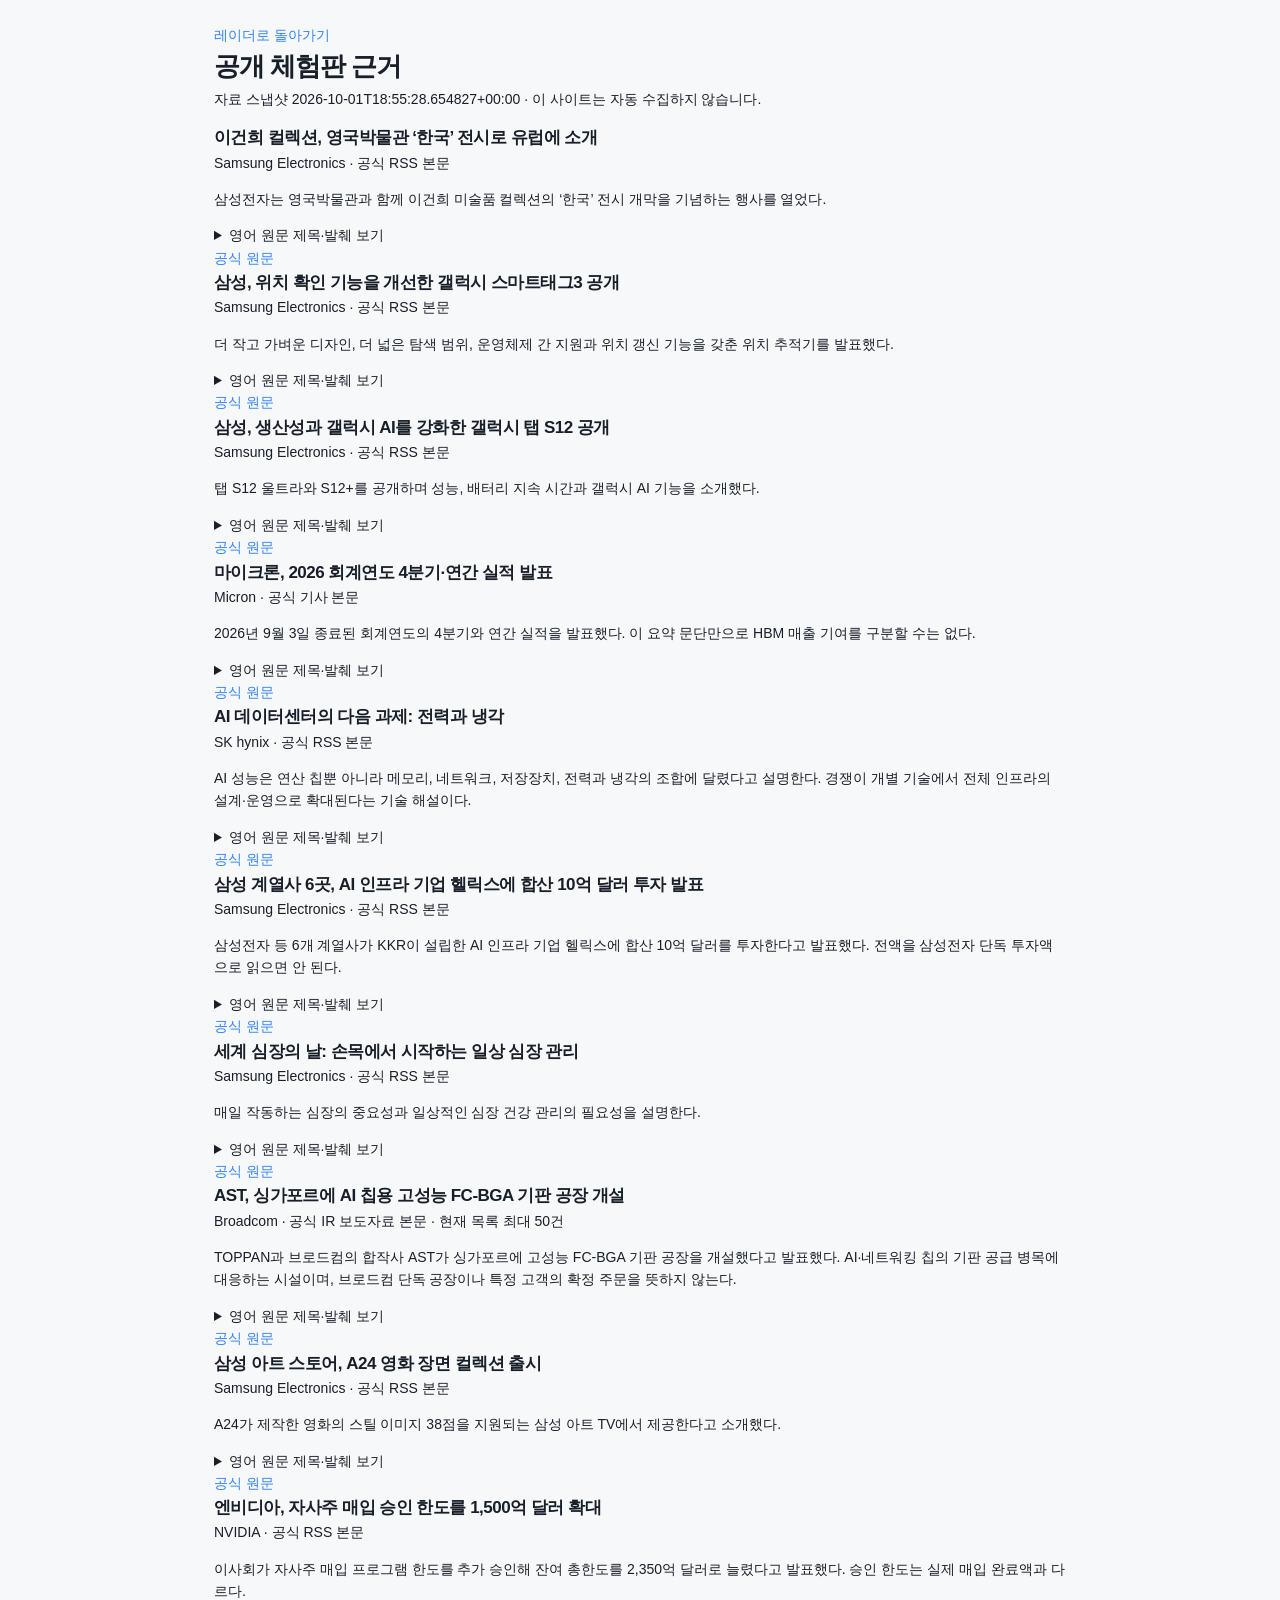
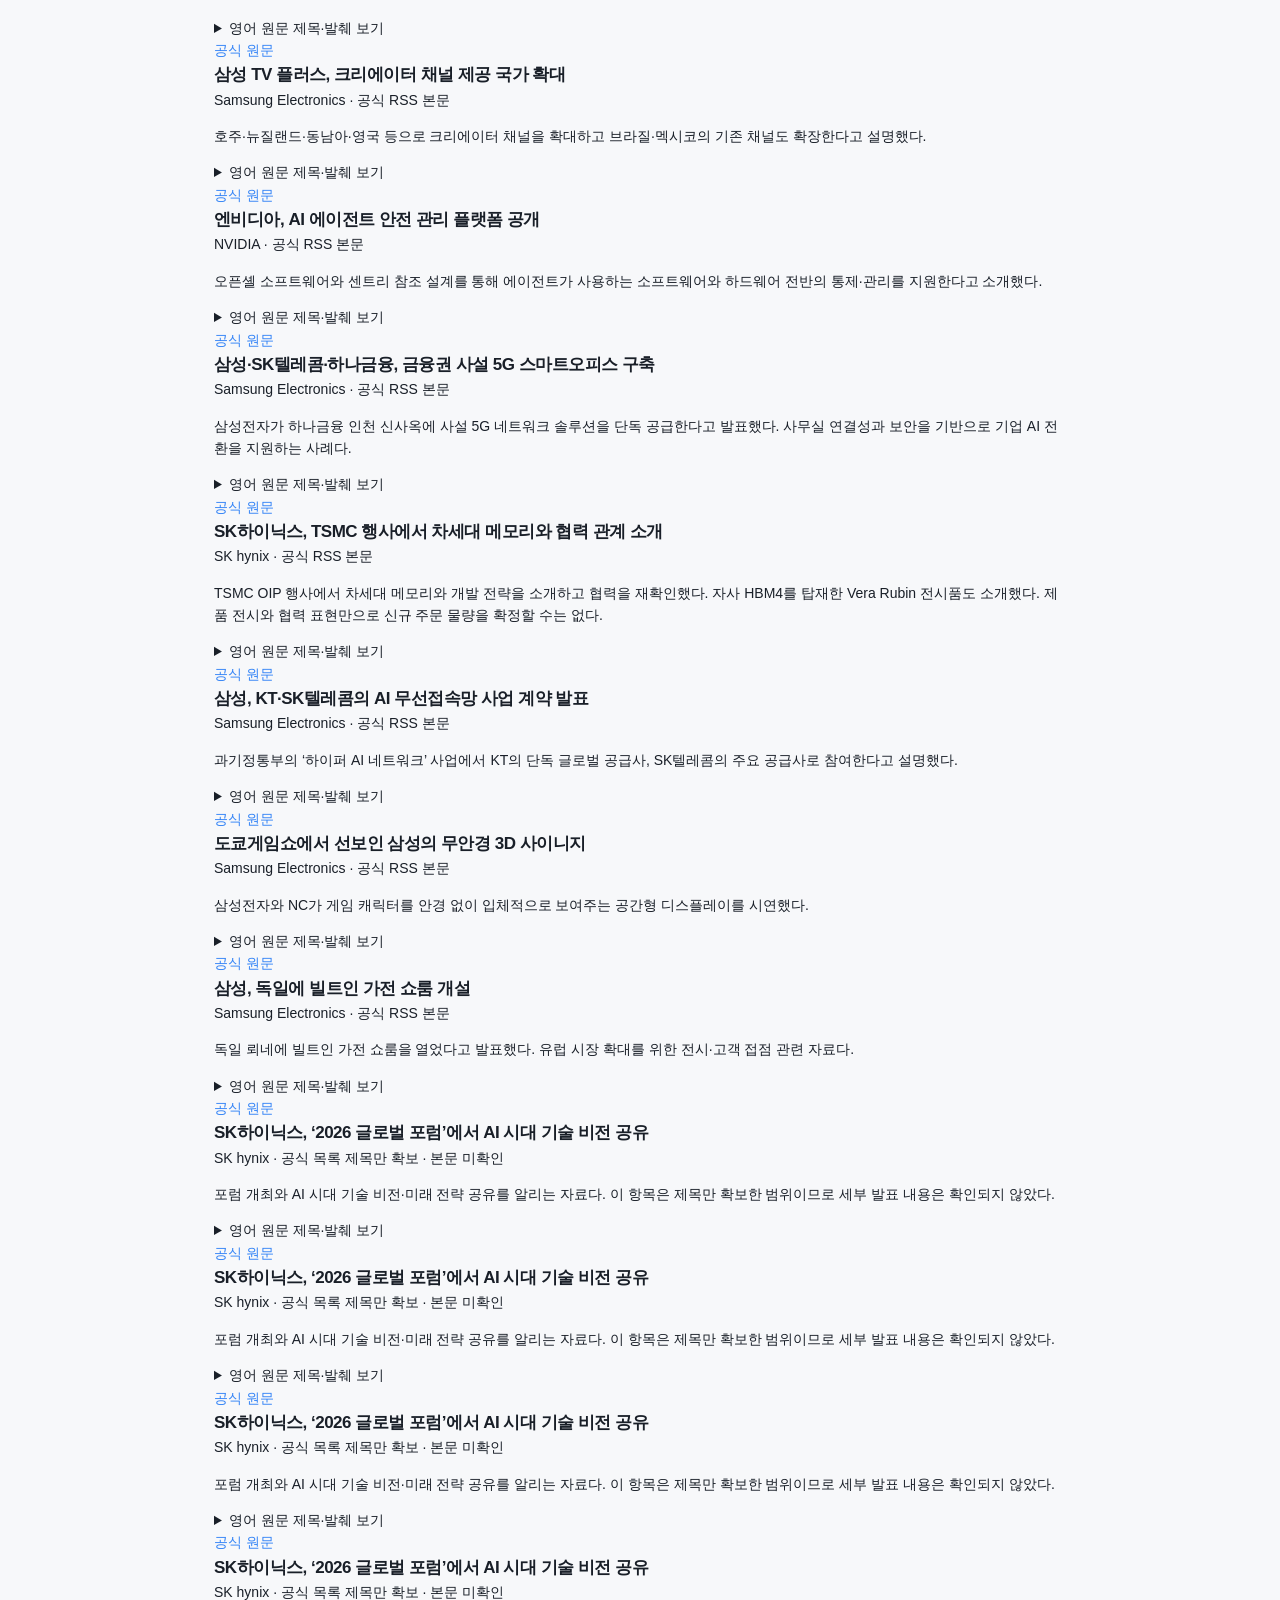
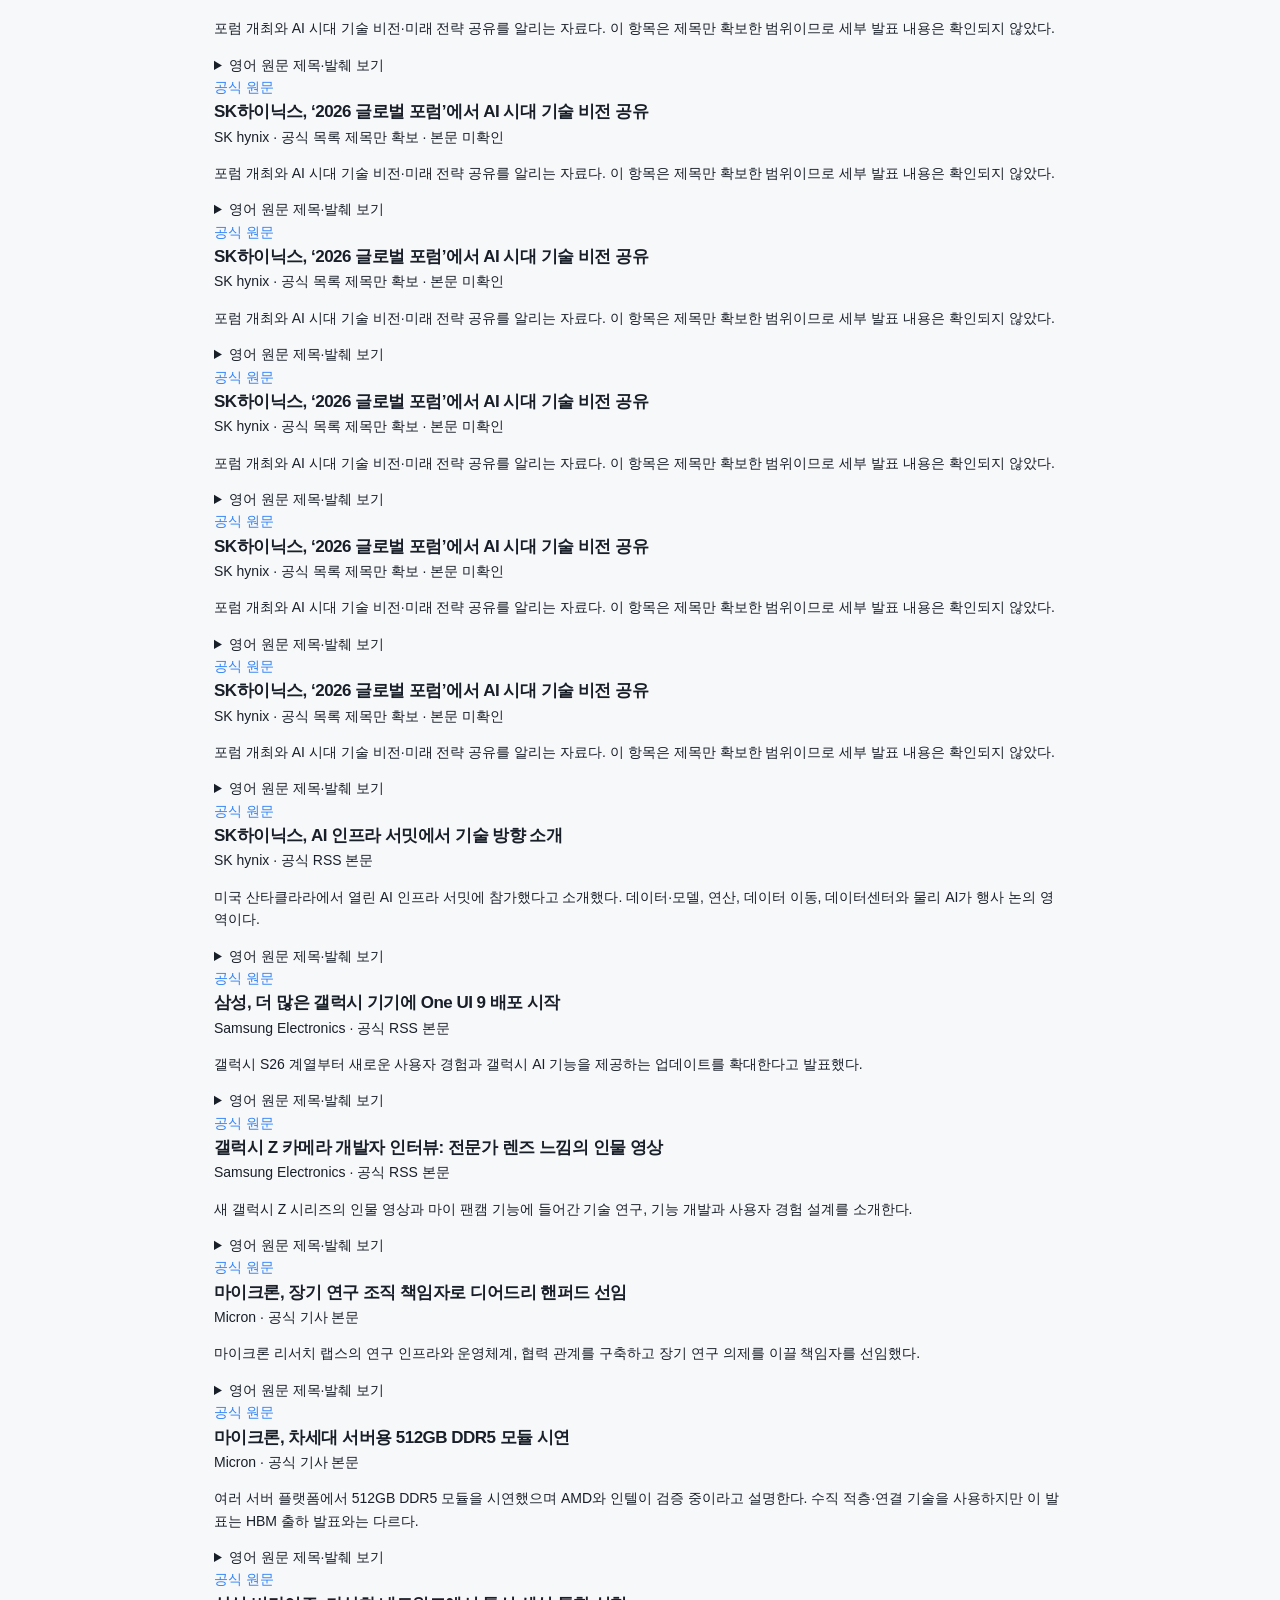
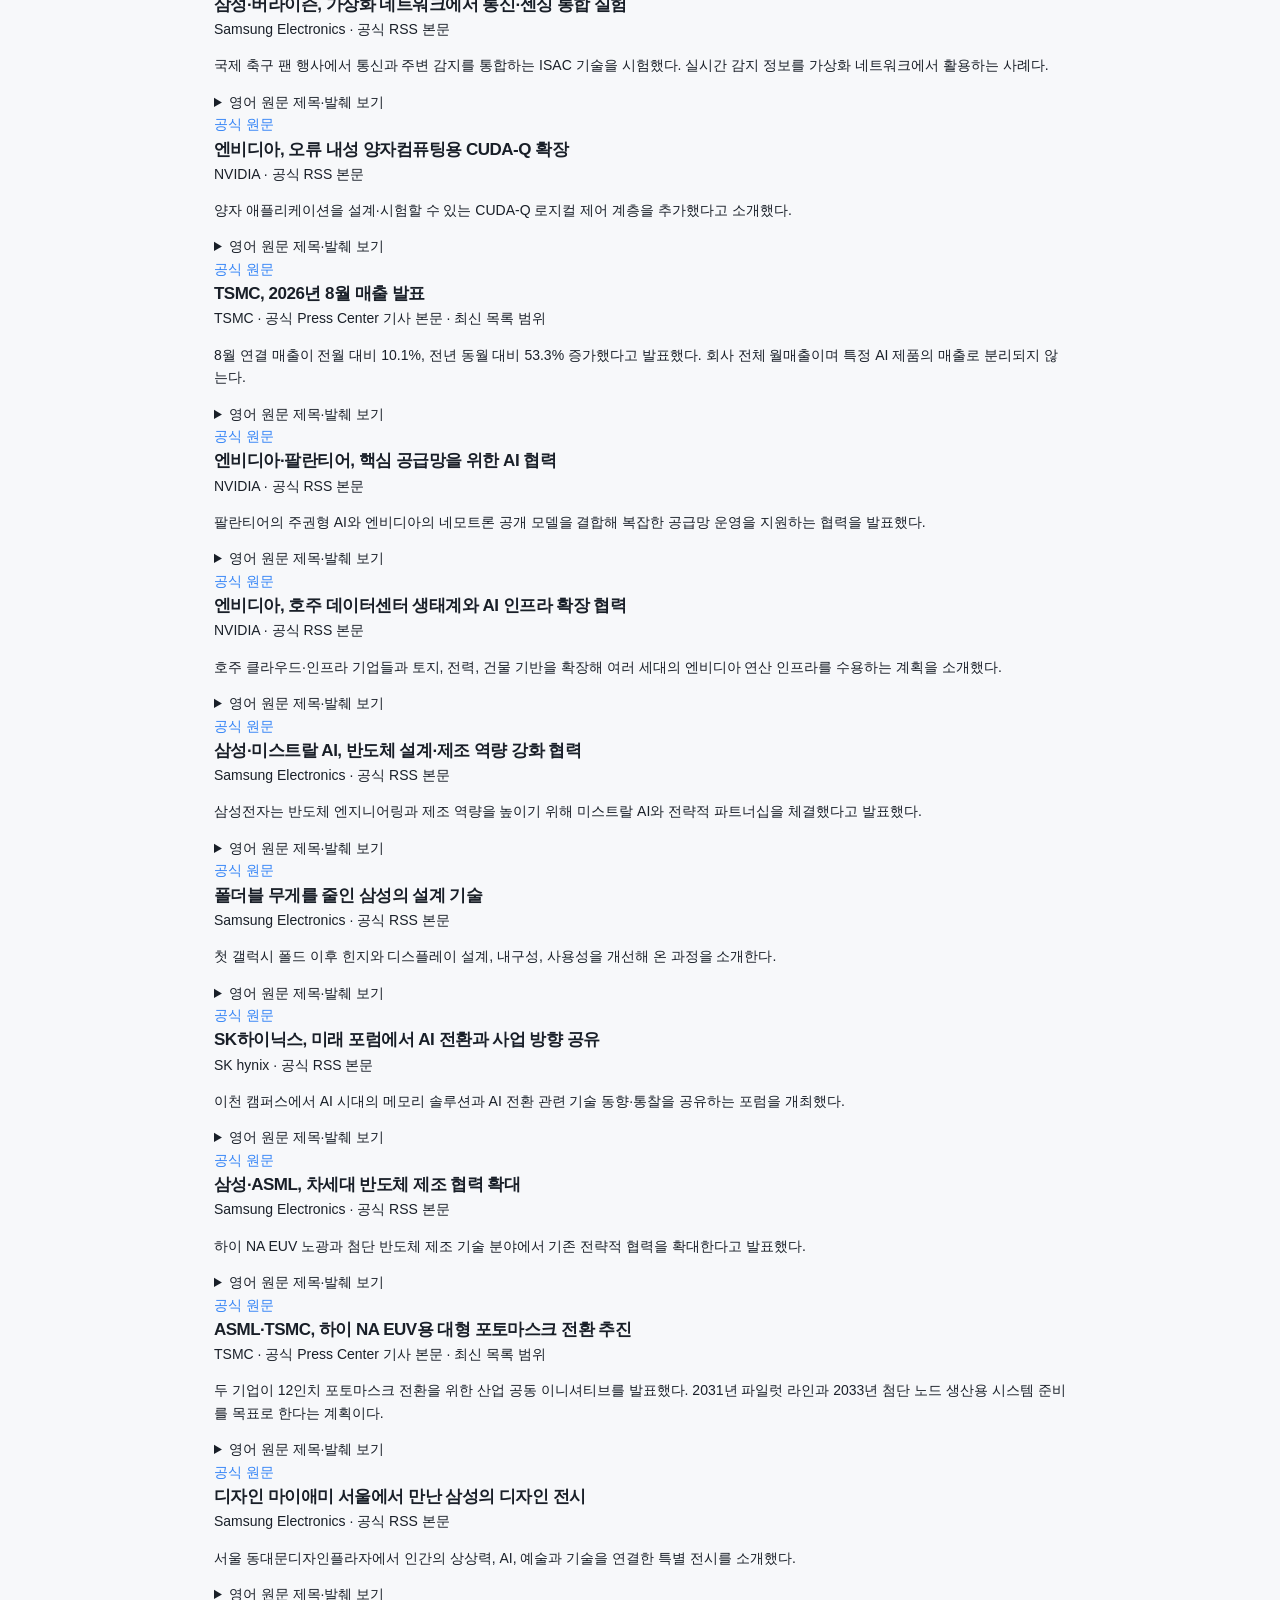
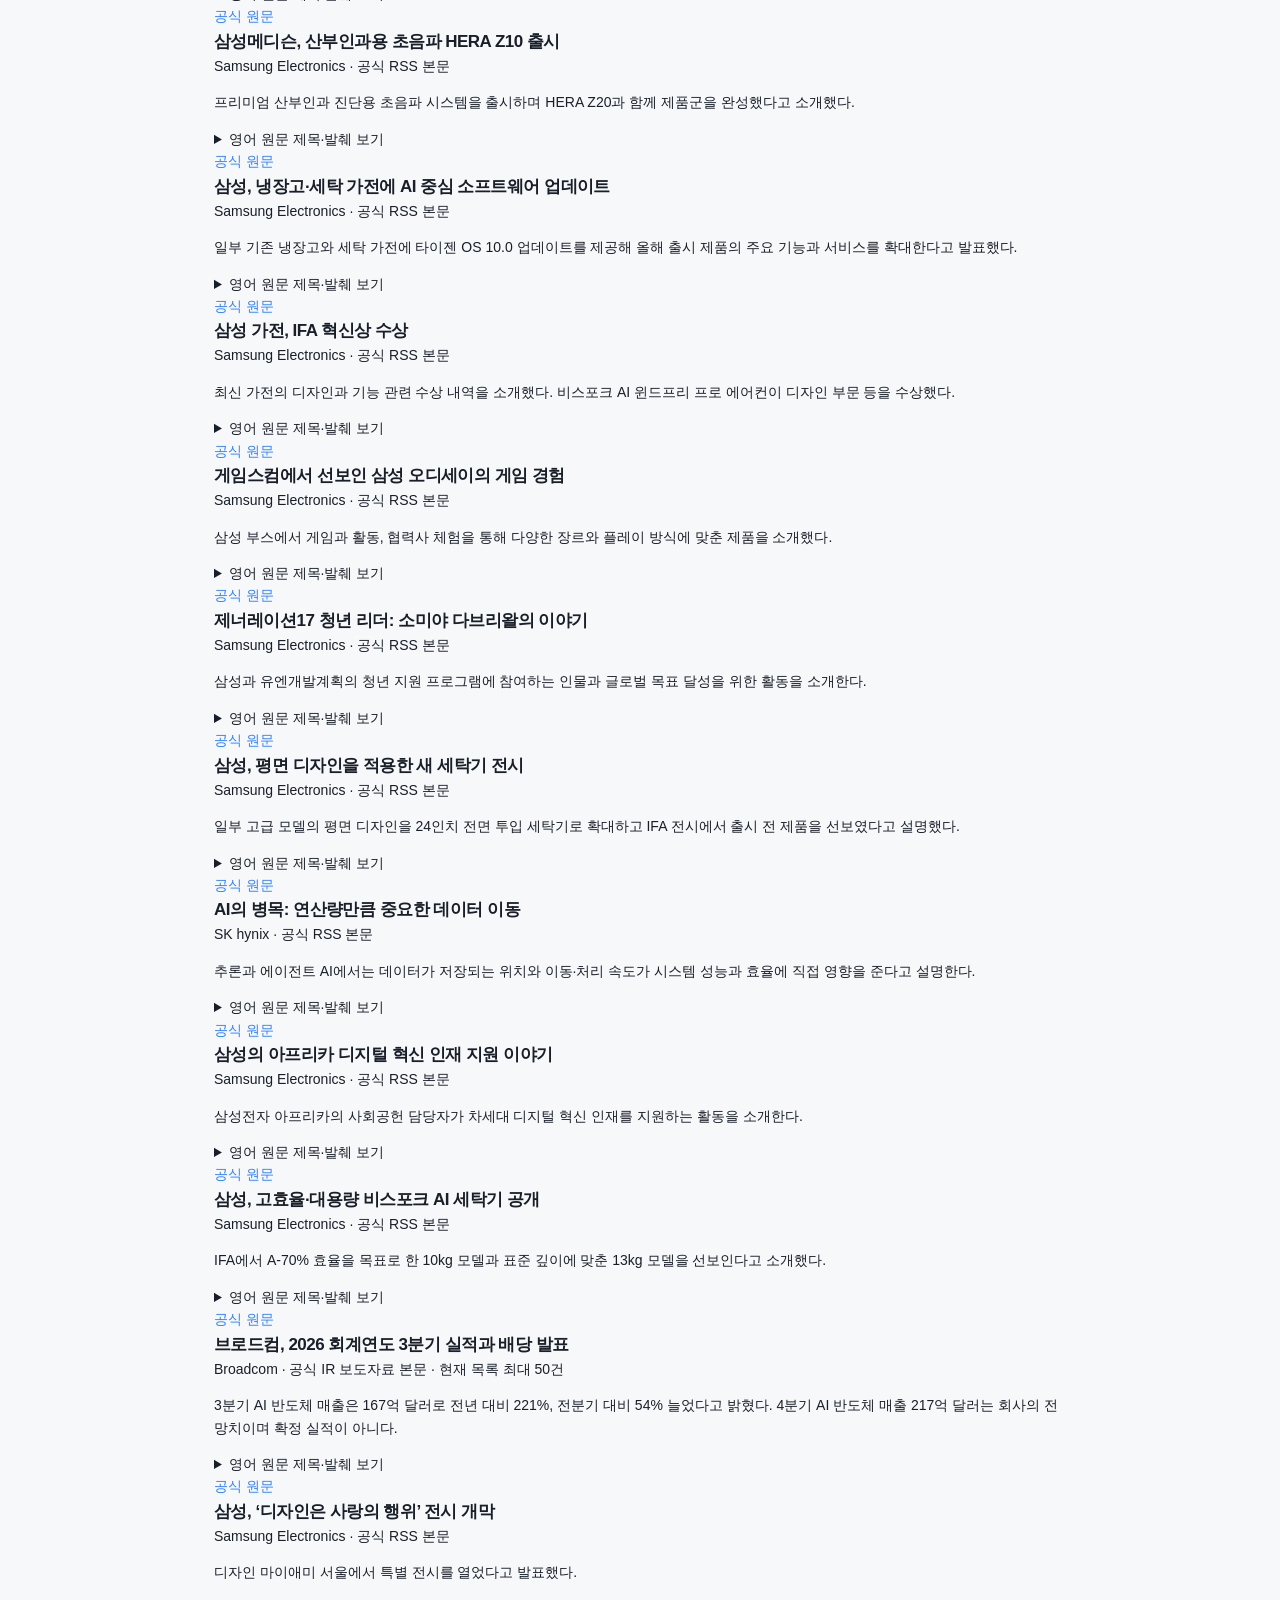
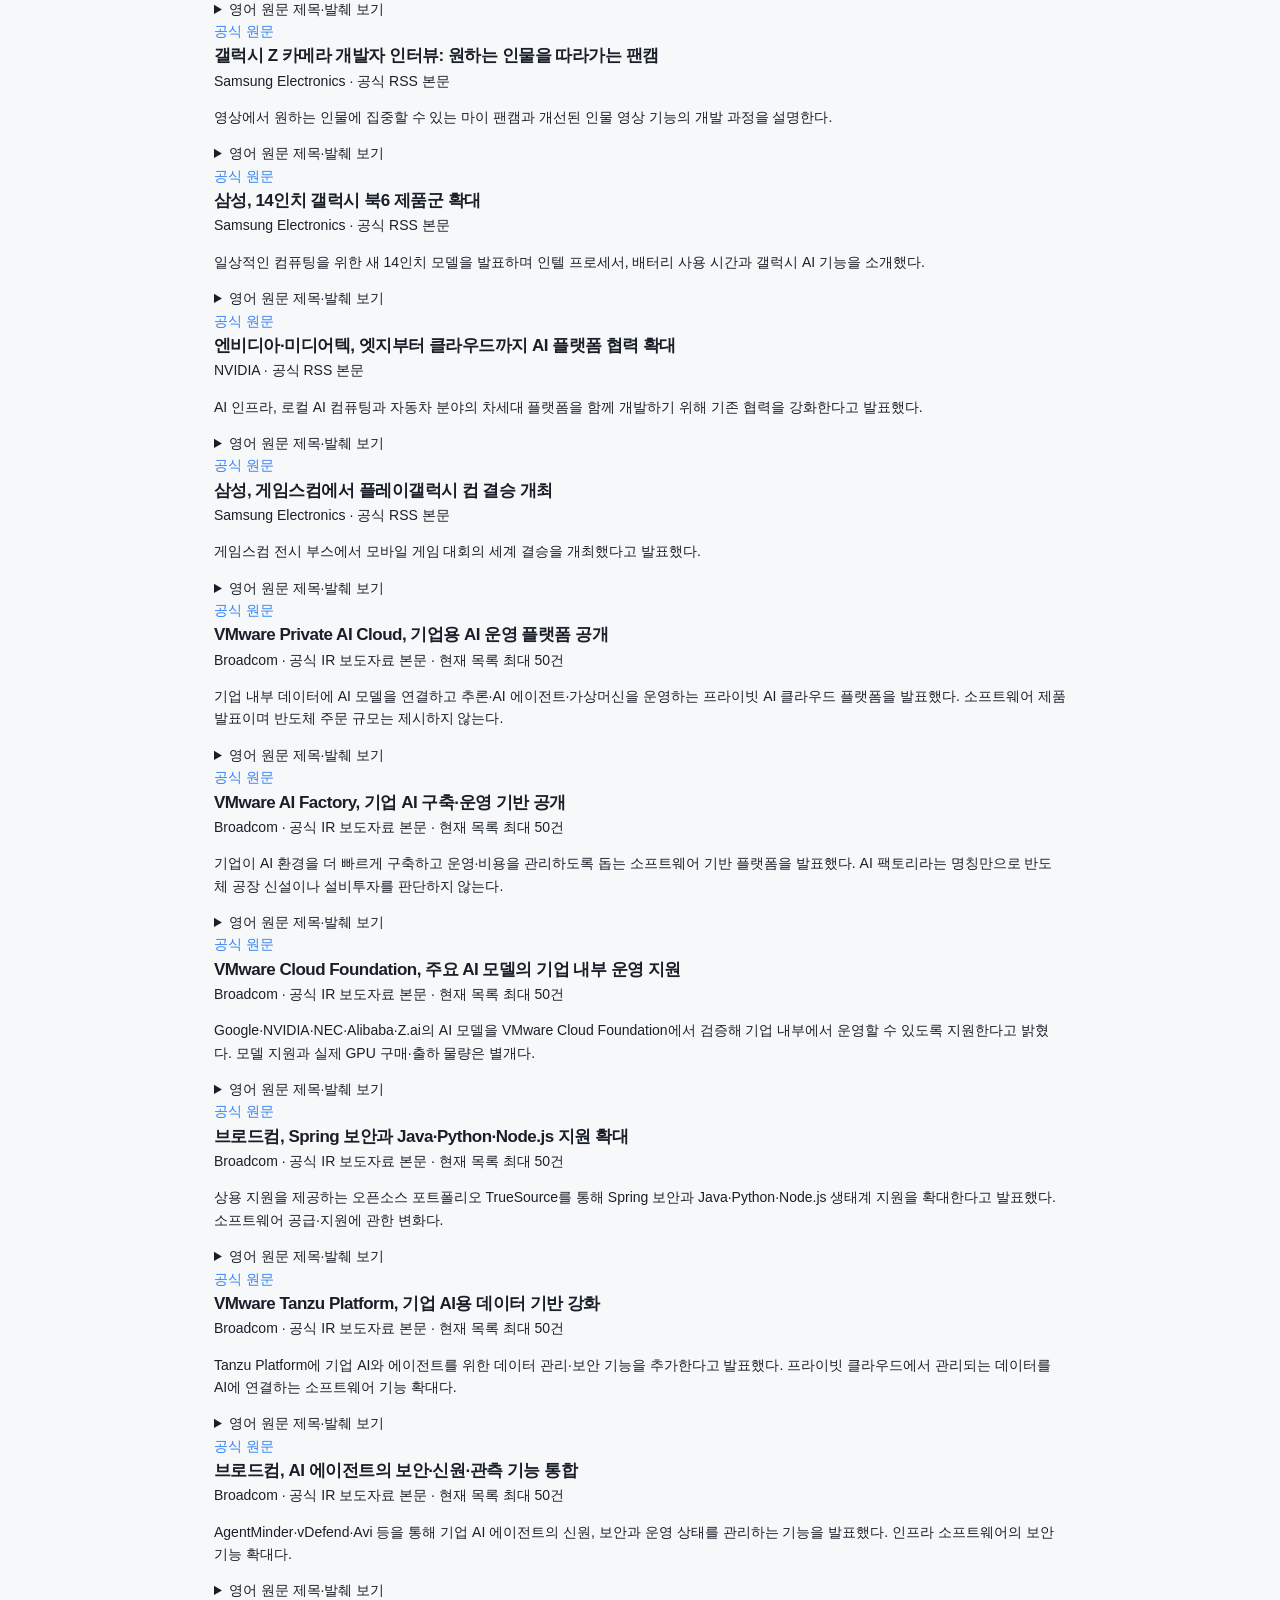
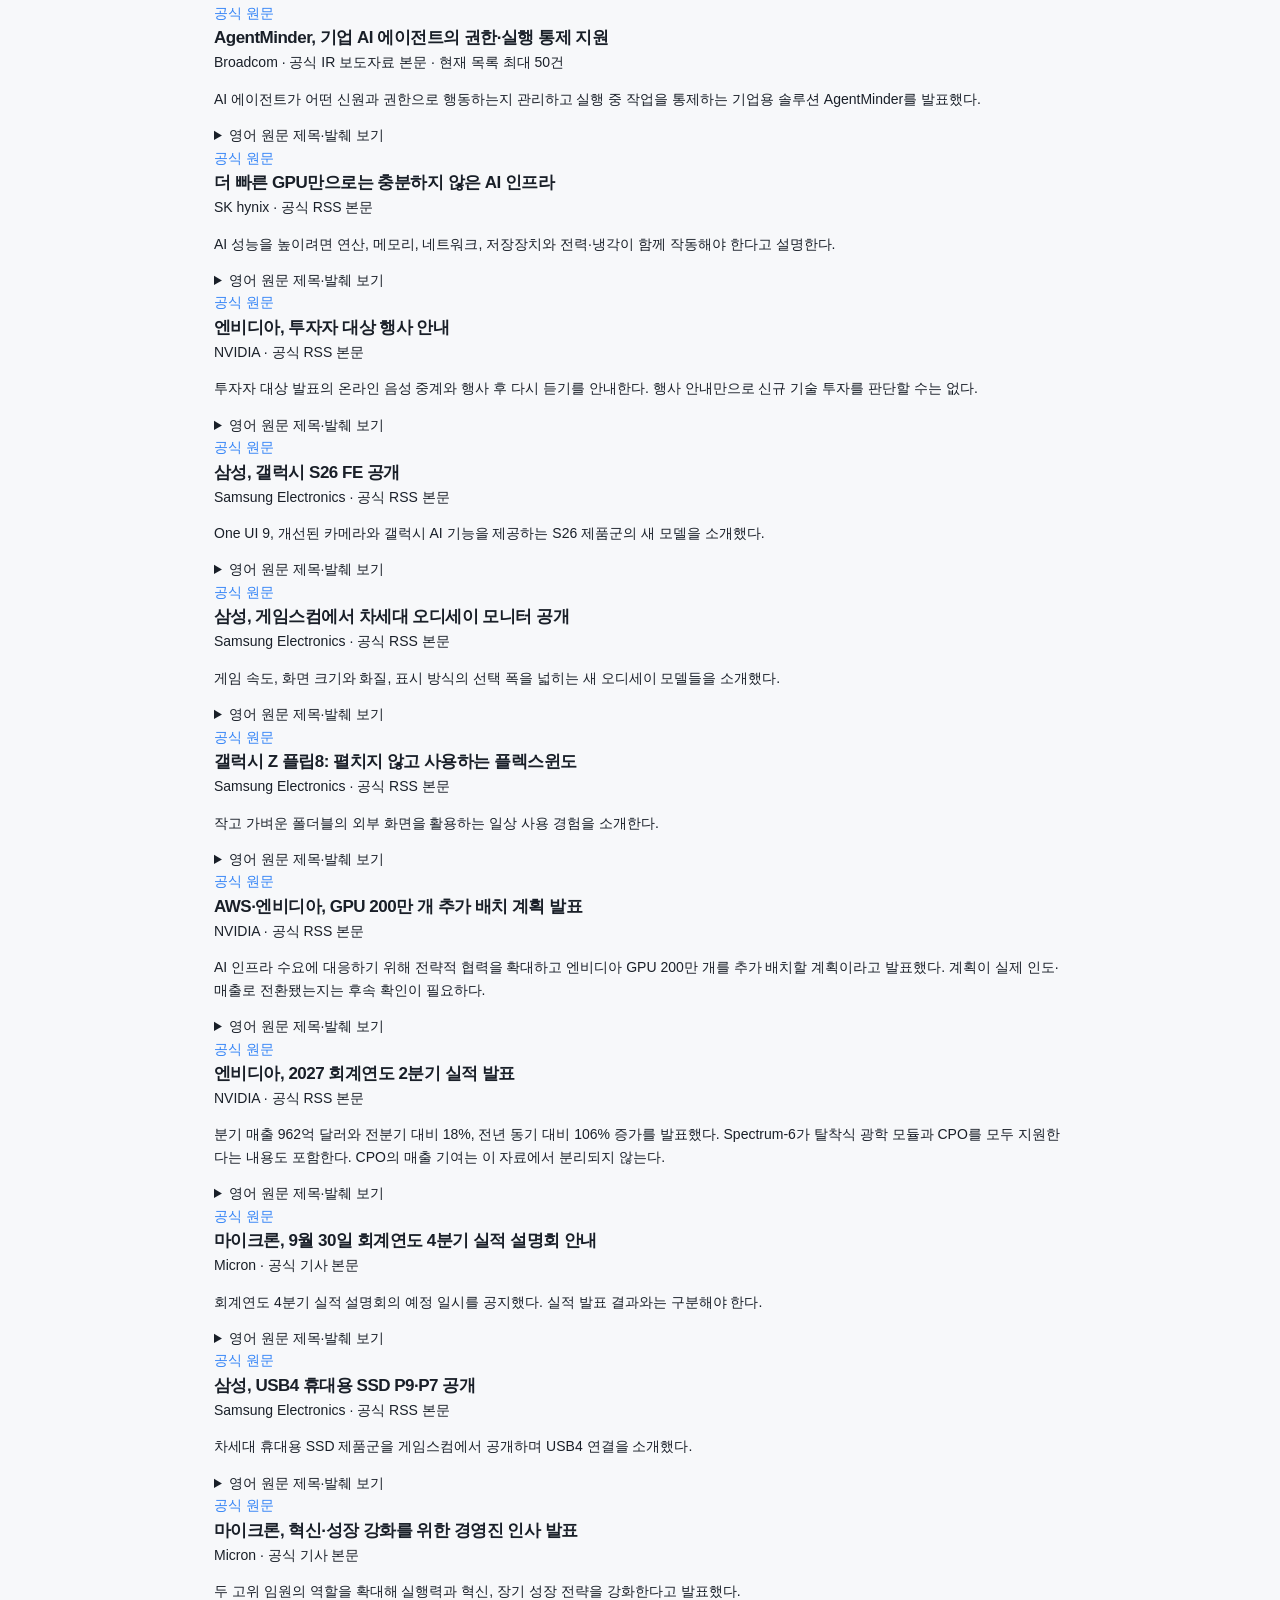
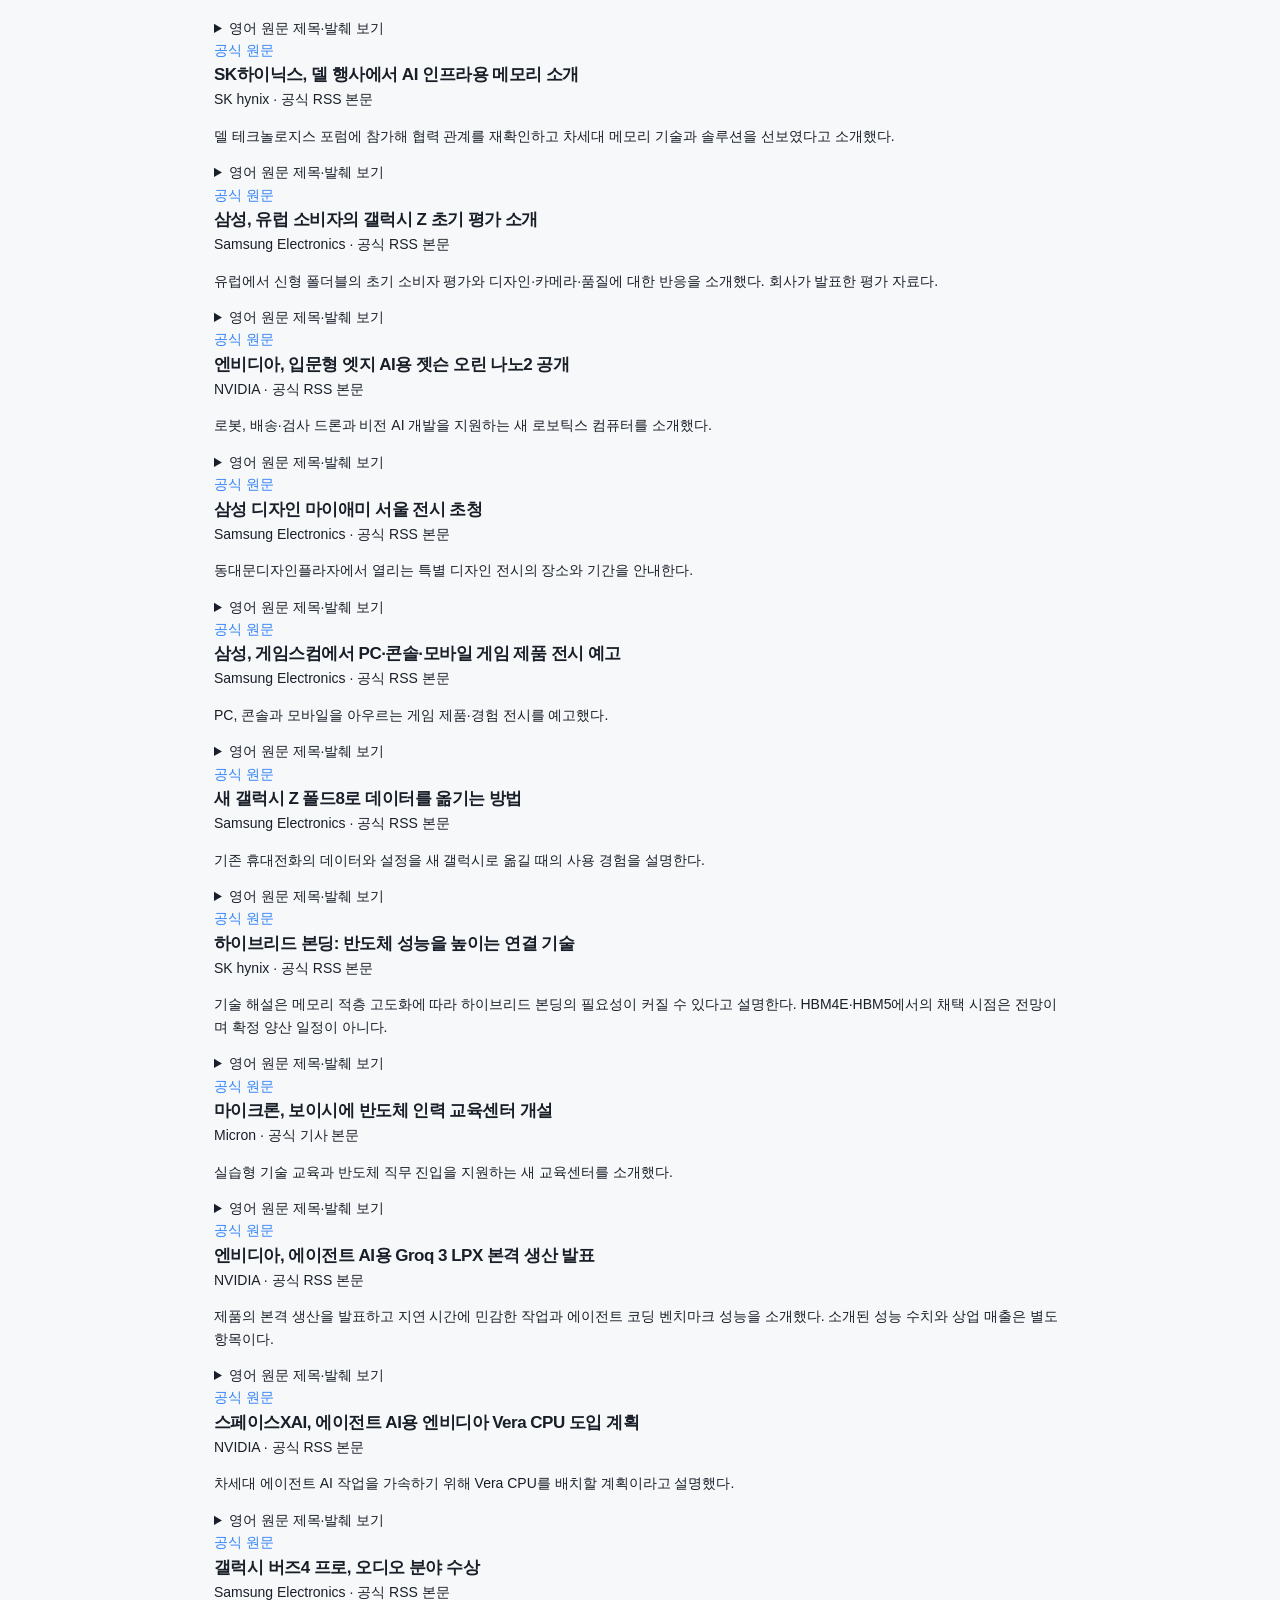
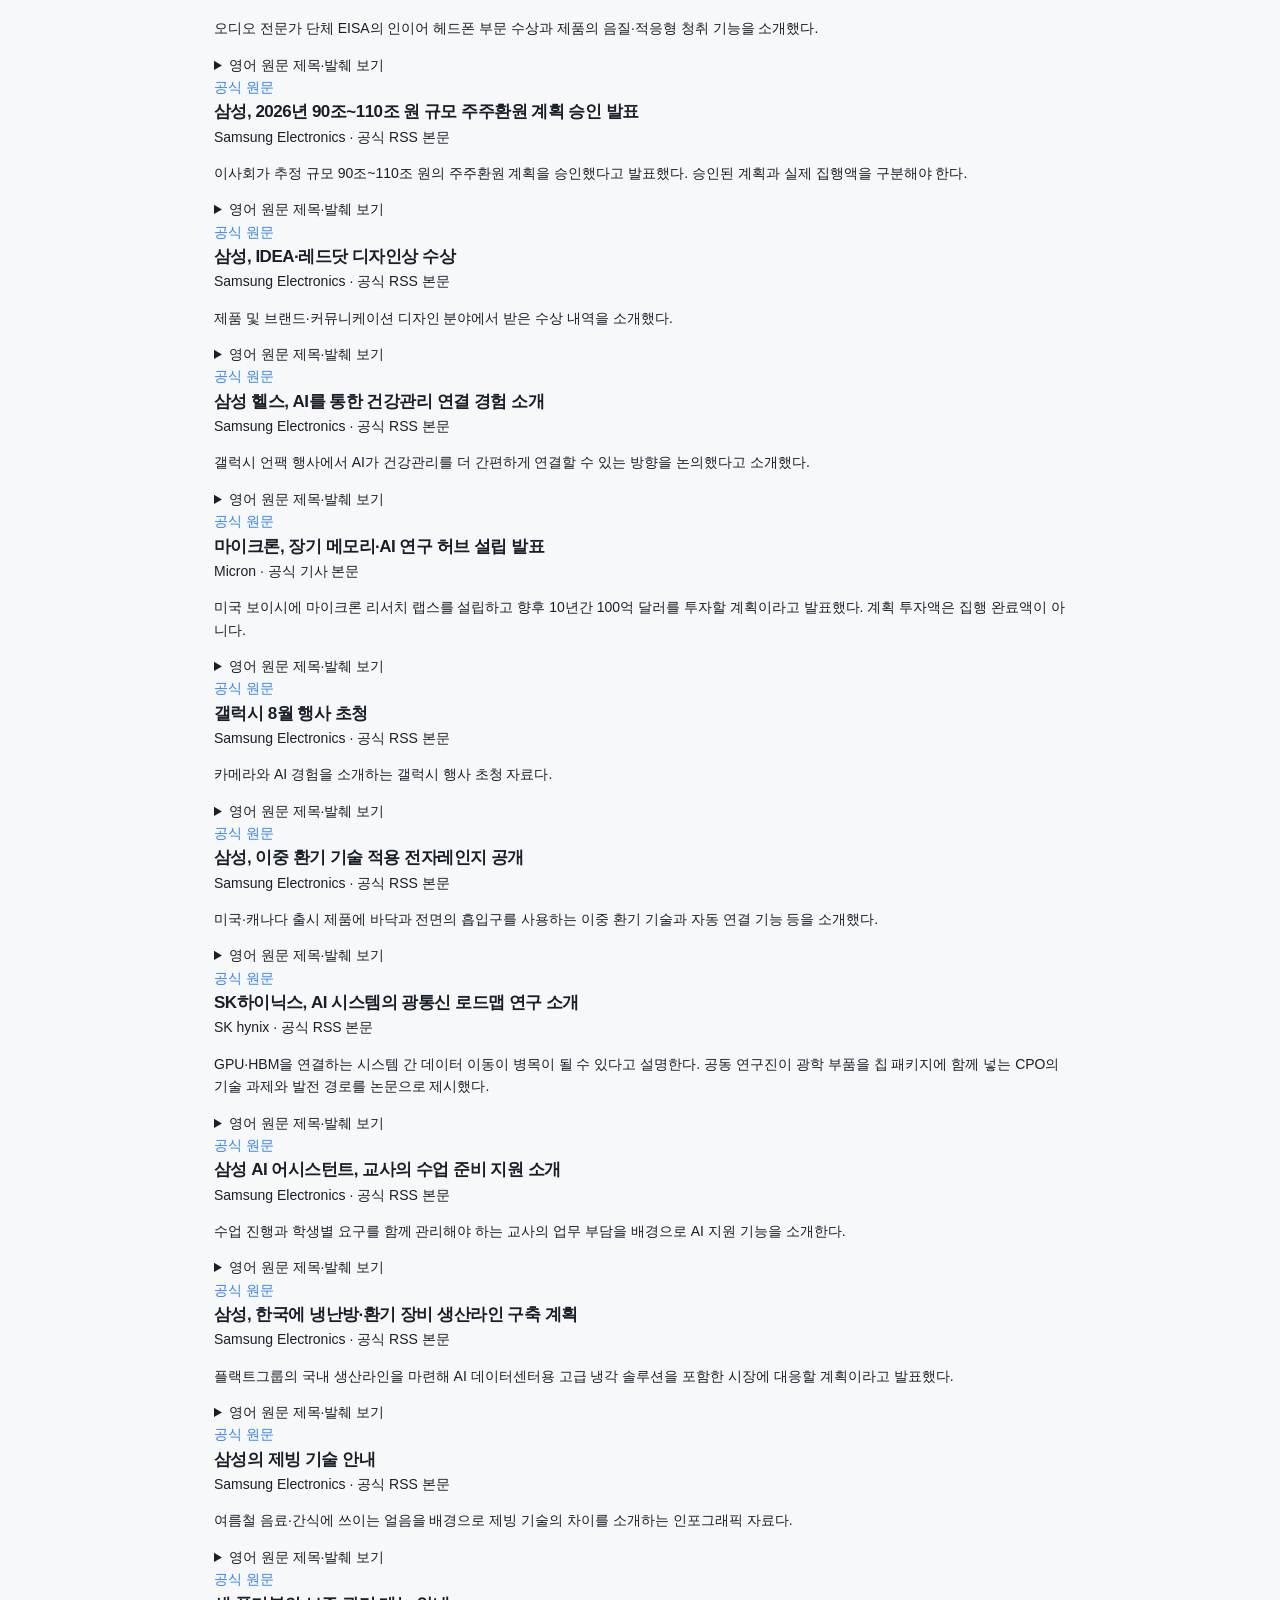
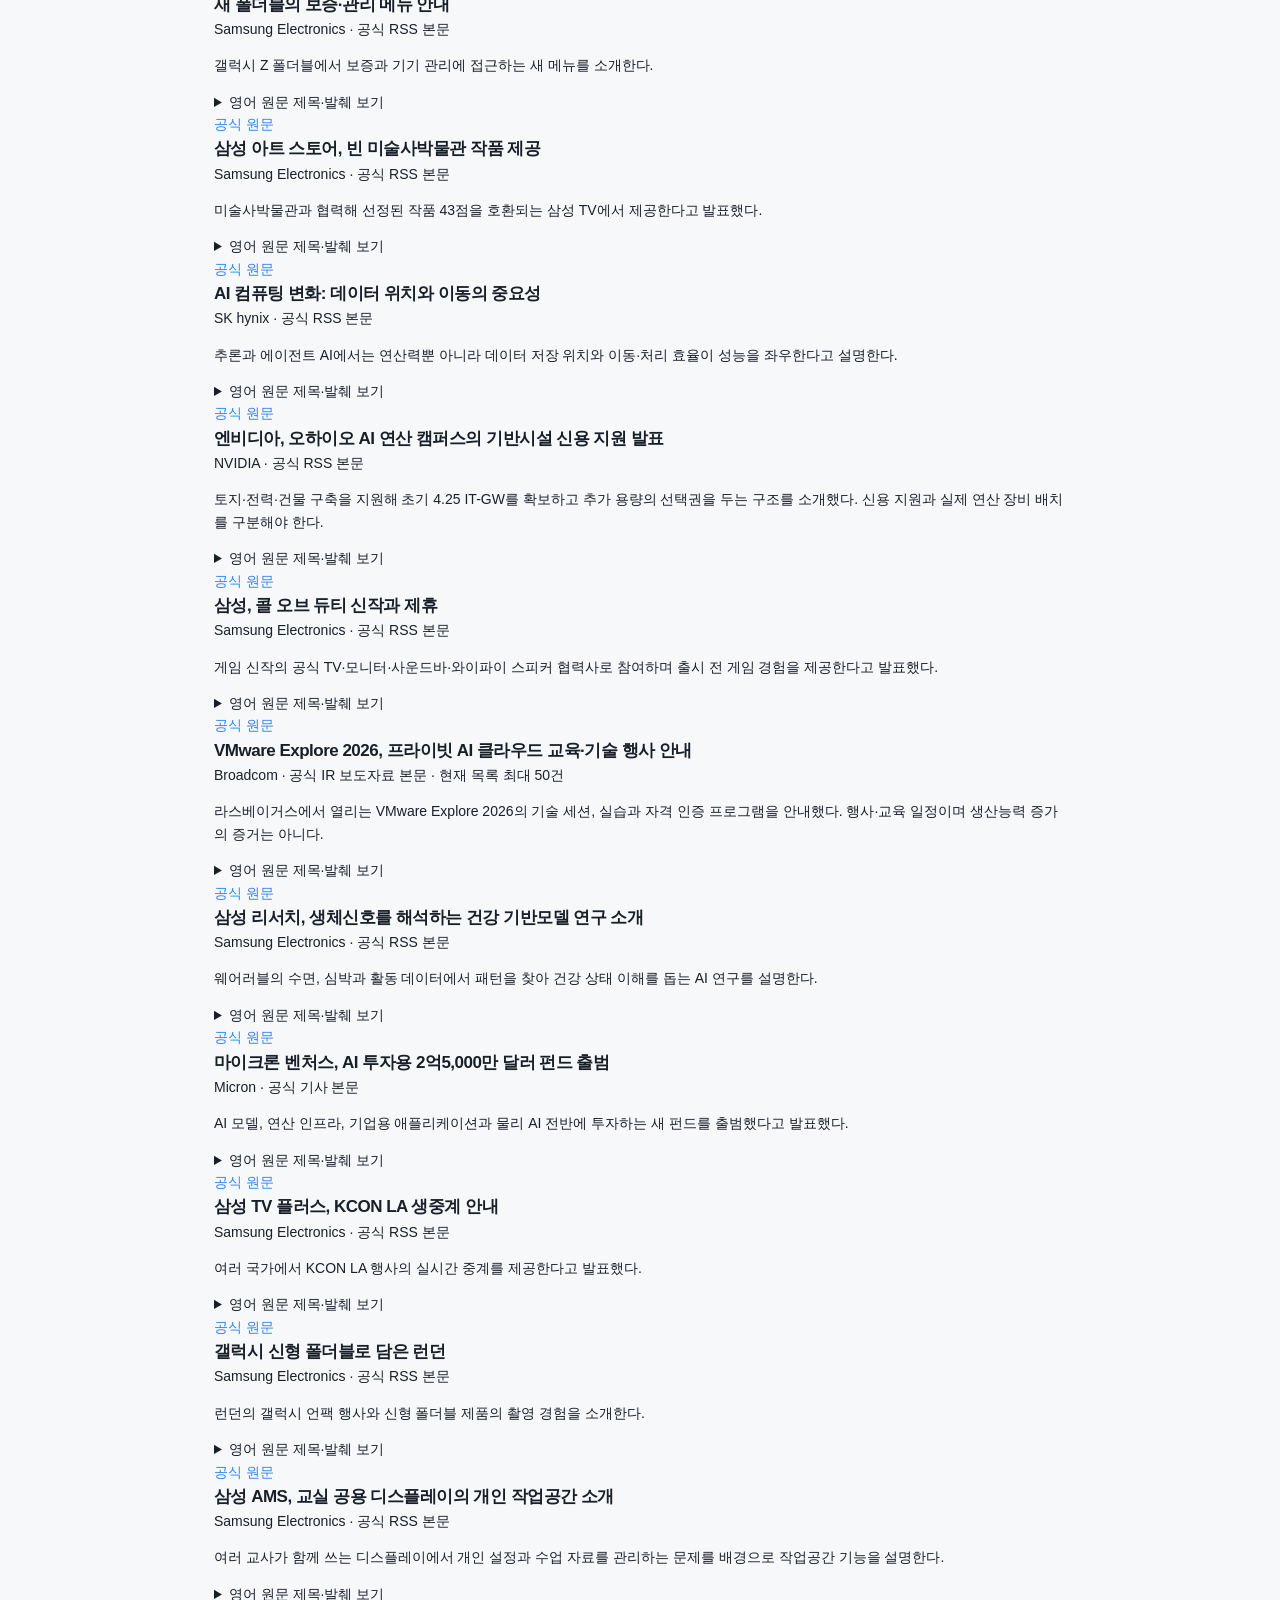
==== commit 9ee09fb2: "Publish AMD scoped frequency and latest reviewed evidence" ====
--- a/public/radar-report.html
+++ b/public/radar-report.html
@@ -1 +1 @@
-<!doctype html><html lang="ko"><meta charset="utf-8"><meta name="viewport" content="width=device-width,initial-scale=1"><title>Radar 근거 스냅샷</title><link rel="stylesheet" href="assets/radar.css"><body><main style="max-width:900px;margin:auto;padding:24px"><a href="index.html">레이더로 돌아가기</a><h1>공개 체험판 근거</h1><p>자료 스냅샷 2026-10-01T18:23:05.914864+00:00 · 이 사이트는 자동 수집하지 않습니다.</p><article><h2>이건희 컬렉션, 영국박물관 ‘한국’ 전시로 유럽에 소개</h2><p>Samsung Electronics · 공식 RSS 본문</p><p>삼성전자는 영국박물관과 함께 이건희 미술품 컬렉션의 ‘한국’ 전시 개막을 기념하는 행사를 열었다.</p><details><summary>영어 원문 제목·발췌 보기</summary><p>Lee Kun-Hee Collection Expands to Europe With Opening of ‘Korea’ Exhibition at the British Museum</p><p>Samsung Electronics, in partnership with the British Museum, hosted a gala event on Sept. 30 at the museum to commemorate the opening of “Korea” exhibition, a major showcasing of works from the late Samsung Chairman Lee Kun-Hee’s renowned art collection.</p></details><a href="https://news.samsung.com/global/lee-kun-hee-collection-expands-to-europe-with-opening-of-korea-exhibition-at-the-british-museum" rel="noopener noreferrer">공식 원문</a></article><article><h2>삼성, 위치 확인 기능을 개선한 갤럭시 스마트태그3 공개</h2><p>Samsung Electronics · 공식 RSS 본문</p><p>더 작고 가벼운 디자인, 더 넓은 탐색 범위, 운영체제 간 지원과 위치 갱신 기능을 갖춘 위치 추적기를 발표했다.</p><details><summary>영어 원문 제목·발췌 보기</summary><p>Samsung Galaxy SmartTag3 Makes It Easier To Keep Track of What Matters</p><p>Samsung Electronics today announced the new Galaxy SmartTag3, a compact tracker that combines a smaller, lighter design with longer-range finding, cross-OS support, faster location updates through the Galaxy Find Network and expanded proactive alerts. 1</p></details><a href="https://news.samsung.com/global/samsung-galaxy-smarttag3-makes-it-easier-to-keep-track-of-what-matters" rel="noopener noreferrer">공식 원문</a></article><article><h2>삼성, 생산성과 갤럭시 AI를 강화한 갤럭시 탭 S12 공개</h2><p>Samsung Electronics · 공식 RSS 본문</p><p>탭 S12 울트라와 S12+를 공개하며 성능, 배터리 지속 시간과 갤럭시 AI 기능을 소개했다.</p><details><summary>영어 원문 제목·발췌 보기</summary><p>Samsung Introduces Galaxy Tab S12 Series: The Ultimate Productivity Powerhouse Built for Growth</p><p>Samsung Electronics today unveiled the Galaxy Tab S12 series — Galaxy Tab S12 Ultra and Tab S12+ — delivering Samsung’s most capable and versatile tablet experience yet. Packing breakthrough performance, long-lasting battery life, and the latest Galaxy AI 1 into Galaxy Tab’s signature ultra-thin design, the new lineup turns complex workflows into effortless, everyday achievements whether it’s mastering skills, pursuing career goals, or exploring creative passions.</p></details><a href="https://news.samsung.com/global/samsung-introduces-galaxy-tab-s12-series-the-ultimate-productivity-powerhouse-built-for-growth" rel="noopener noreferrer">공식 원문</a></article><article><h2>마이크론, 2026 회계연도 4분기·연간 실적 발표</h2><p>Micron · 공식 기사 본문</p><p>2026년 9월 3일 종료된 회계연도의 4분기와 연간 실적을 발표했다. 이 요약 문단만으로 HBM 매출 기여를 구분할 수는 없다.</p><details><summary>영어 원문 제목·발췌 보기</summary><p>Micron Technology, Inc. Reports Record Fiscal Fourth-Quarter and Full-Year 2026 Results</p><p>BOISE, Idaho, Sept. 30, 2026 (GLOBE NEWSWIRE) -- Micron Technology, Inc. (Nasdaq: MU) today announced results for its fourth quarter and full year of fiscal 2026, which ended September 3, 2026.</p></details><a href="https://investors.micron.com/news/press-release/2026/Micron-Technology-Inc--Reports-Record-Fiscal-Fourth-Quarter-and-Full-Year-2026-Results/default.aspx" rel="noopener noreferrer">공식 원문</a></article><article><h2>AI 데이터센터의 다음 과제: 전력과 냉각</h2><p>SK hynix · 공식 RSS 본문</p><p>AI 성능은 연산 칩뿐 아니라 메모리, 네트워크, 저장장치, 전력과 냉각의 조합에 달렸다고 설명한다. 경쟁이 개별 기술에서 전체 인프라의 설계·운영으로 확대된다는 기술 해설이다.</p><details><summary>영어 원문 제목·발췌 보기</summary><p>[AI infrastructure insight] Why power and cooling have become the next challenge for AI data centers</p><p>AI is no longer defined by a single model or AI processor. For AI to operate effectively in real-world services and industrial applications, it takes faster compute, wider memory bandwidth, higher-performance networks, more efficient storage, and more stable power and cooling working seamlessly together. This is why competition in AI is shifting beyond individual technologies to the design and operation of the entire infrastructure.</p></details><a href="https://news.skhynix.com/en/ai-infrastructure-insight-ep3/" rel="noopener noreferrer">공식 원문</a></article><article><h2>삼성 계열사 6곳, AI 인프라 기업 헬릭스에 합산 10억 달러 투자 발표</h2><p>Samsung Electronics · 공식 RSS 본문</p><p>삼성전자 등 6개 계열사가 KKR이 설립한 AI 인프라 기업 헬릭스에 합산 10억 달러를 투자한다고 발표했다. 전액을 삼성전자 단독 투자액으로 읽으면 안 된다.</p><details><summary>영어 원문 제목·발췌 보기</summary><p>Samsung To Invest USD 1 Billion in AI Infrastructure Company Helix</p><p>Samsung Electronics, Samsung C&amp;T, Samsung SDS, Samsung SDI, Samsung Life Insurance and Samsung Fire &amp; Marine Insurance today announced they are investing a combined USD 1 billion in Helix Digital Infrastructure, an AI infrastructure company established by global investment firm KKR.</p></details><a href="https://news.samsung.com/global/samsung-to-invest-usd-1-billion-in-ai-infrastructure-company-helix" rel="noopener noreferrer">공식 원문</a></article><article><h2>세계 심장의 날: 손목에서 시작하는 일상 심장 관리</h2><p>Samsung Electronics · 공식 RSS 본문</p><p>매일 작동하는 심장의 중요성과 일상적인 심장 건강 관리의 필요성을 설명한다.</p><details><summary>영어 원문 제목·발췌 보기</summary><p>[World Heart Day] Taking Care of Your Heart Every Day, Starting From Your Wrist</p><p>No matter who you are or what you do, we all have one constant companion we rely on every single day: our heart. Unseen but always at work, it beats around 100,000 times a day, keeping pace with us through every moment. Yet for something so essential to our lives, taking care of our hearts is often overlooked until it’s too late.</p></details><a href="https://news.samsung.com/global/world-heart-day-taking-care-of-your-heart-every-day-starting-from-your-wrist" rel="noopener noreferrer">공식 원문</a></article><article><h2>AST, 싱가포르에 AI 칩용 고성능 FC-BGA 기판 공장 개설</h2><p>Broadcom · 공식 IR 보도자료 본문 · 현재 목록 최대 50건</p><p>TOPPAN과 브로드컴의 합작사 AST가 싱가포르에 고성능 FC-BGA 기판 공장을 개설했다고 발표했다. AI·네트워킹 칩의 기판 공급 병목에 대응하는 시설이며, 브로드컴 단독 공장이나 특정 고객의 확정 주문을 뜻하지 않는다.</p><details><summary>영어 원문 제목·발췌 보기</summary><p>AST Completes Singapore&#x27;s First High-End FC-BGA Substrate Facility to Meet Growing AI Chip Demand</p><p>“AST’s facility will boost Singapore’s capabilities in advanced substrates, which is a critical enabler for advanced packaging, and strengthen our position in the global semiconductor value chain,” said Png Cheong Boon, Chairman, Singapore Economic Development Board. “Singapore has served as an important base for Broadcom and TOPPAN. We are glad that both companies are growing their manufacturing and R&amp;D presence here through AST. EDB will continue to work with both companies and AST to build new capabilities to support global demand for semiconductors, and create new jobs and opportunities here.”</p></details><a href="https://investors.broadcom.com/news-releases/news-release-details/ast-completes-singapores-first-high-end-fc-bga-substrate" rel="noopener noreferrer">공식 원문</a></article><article><h2>삼성 아트 스토어, A24 영화 장면 컬렉션 출시</h2><p>Samsung Electronics · 공식 RSS 본문</p><p>A24가 제작한 영화의 스틸 이미지 38점을 지원되는 삼성 아트 TV에서 제공한다고 소개했다.</p><details><summary>영어 원문 제목·발췌 보기</summary><p>Samsung Art Store Debuts First-Ever Cinematic Collection for Samsung TVs</p><p>Samsung Art Store 1 has announced its first-ever cinematic collection, featuring 38 stills from acclaimed films produced by studio A24. Available on supported Samsung Art TVs worldwide, the collection allows subscribers to revisit memorable moments and discover new favorites at home.</p></details><a href="https://news.samsung.com/global/samsung-art-store-debuts-first-ever-cinematic-collection-for-samsung-tvs" rel="noopener noreferrer">공식 원문</a></article><article><h2>엔비디아, 자사주 매입 승인 한도를 1,500억 달러 확대</h2><p>NVIDIA · 공식 RSS 본문</p><p>이사회가 자사주 매입 프로그램 한도를 추가 승인해 잔여 총한도를 2,350억 달러로 늘렸다고 발표했다. 승인 한도는 실제 매입 완료액과 다르다.</p><details><summary>영어 원문 제목·발췌 보기</summary><p>NVIDIA Announces a $150 Billion Share Repurchase Authorization Increase</p><p>NVIDIA’s Board of Directors has authorized a $150 billion increase to the share repurchase program, raising the remaining total program to $235 billion.</p></details><a href="https://nvidianews.nvidia.com/news/nvidia-announces-a-150-billion-share-repurchase-authorization-increase" rel="noopener noreferrer">공식 원문</a></article><article><h2>삼성 TV 플러스, 크리에이터 채널 제공 국가 확대</h2><p>Samsung Electronics · 공식 RSS 본문</p><p>호주·뉴질랜드·동남아·영국 등으로 크리에이터 채널을 확대하고 브라질·멕시코의 기존 채널도 확장한다고 설명했다.</p><details><summary>영어 원문 제목·발췌 보기</summary><p>Samsung TV Plus Expands Global Creator Lineup to More Markets</p><p>Samsung TV Plus is expanding its creator offerings to more markets worldwide. Samsung Electronics’ subscription-free streaming service introduced new creator-led channels across Australia, New Zealand, the Philippines, Singapore, Thailand, and the United Kingdom — while extending existing creator channels to Brazil and Mexico. Spanning lifestyle, food, sports, news, and science, the additions broaden access to content from leading creators.</p></details><a href="https://news.samsung.com/global/samsung-tv-plus-expands-global-creator-lineup-to-more-markets" rel="noopener noreferrer">공식 원문</a></article><article><h2>엔비디아, AI 에이전트 안전 관리 플랫폼 공개</h2><p>NVIDIA · 공식 RSS 본문</p><p>오픈셸 소프트웨어와 센트리 참조 설계를 통해 에이전트가 사용하는 소프트웨어와 하드웨어 전반의 통제·관리를 지원한다고 소개했다.</p><details><summary>영어 원문 제목·발췌 보기</summary><p>NVIDIA Launches Open Agent Safety Platform to Secure Agents From Testing to Deployment</p><p>NVIDIA Open Agent Safety Platform consists of NVIDIA OpenShell open source software and the NVIDIA Sentry reference system design that enables full-stack governance and control across software and the hardware, compute and robotics systems that run agents.</p></details><a href="https://nvidianews.nvidia.com/news/open-agent-safety-platform" rel="noopener noreferrer">공식 원문</a></article><article><h2>삼성·SK텔레콤·하나금융, 금융권 사설 5G 스마트오피스 구축</h2><p>Samsung Electronics · 공식 RSS 본문</p><p>삼성전자가 하나금융 인천 신사옥에 사설 5G 네트워크 솔루션을 단독 공급한다고 발표했다. 사무실 연결성과 보안을 기반으로 기업 AI 전환을 지원하는 사례다.</p><details><summary>영어 원문 제목·발췌 보기</summary><p>Samsung, SK Telecom, and Hana Financial Group Build Korea’s First Private 5G Smart Office in the Financial Sector</p><p>Samsung Electronics today announced that the company serves as the sole vendor to deliver its private 5G network solutions, powering a smart office at Hana Financial Group’s new headquarters in Incheon, South Korea. As the first of its kind in the Korean financial sector, this new connected office elevates convenience in mobility and provides a foundation for enterprise AI transformation (AX) while meeting the stringent security requirements of this industry.</p></details><a href="https://news.samsung.com/global/samsung-sk-telecom-and-hana-financial-group-buildkoreas-first-private-5g-smart-office-in-the-financial-sector" rel="noopener noreferrer">공식 원문</a></article><article><h2>SK하이닉스, TSMC 행사에서 차세대 메모리와 협력 관계 소개</h2><p>SK hynix · 공식 RSS 본문</p><p>TSMC OIP 행사에서 차세대 메모리와 개발 전략을 소개하고 협력을 재확인했다. 자사 HBM4를 탑재한 Vera Rubin 전시품도 소개했다. 제품 전시와 협력 표현만으로 신규 주문 물량을 확정할 수는 없다.</p><details><summary>영어 원문 제목·발췌 보기</summary><p>“Behind AI’s Rapid Growth Lies Memory” — SK hynix Shares Its Next-Generation Memory Portfolio at the TSMC OIP Conference</p><p>Meeting SK hynix Inside the Superchip — Demonstrating HBM Capabilities That Have Advanced Alongside AI</p></details><a href="https://news.skhynix.com/en/tsmc-oip-conference-2026/" rel="noopener noreferrer">공식 원문</a></article><article><h2>삼성, KT·SK텔레콤의 AI 무선접속망 사업 계약 발표</h2><p>Samsung Electronics · 공식 RSS 본문</p><p>과기정통부의 ‘하이퍼 AI 네트워크’ 사업에서 KT의 단독 글로벌 공급사, SK텔레콤의 주요 공급사로 참여한다고 설명했다.</p><details><summary>영어 원문 제목·발췌 보기</summary><p>Samsung at the Forefront of Korea’s AI RAN Projects with KT and SK Telecom</p><p>Samsung Electronics today announced it has signed contracts with KT and SK Telecom for their AI RAN projects under the Korean Ministry of Science and ICT’s (MSIT) “Hyper AI Network” initiative, taking on the roles of sole global vendor for KT and main vendor for SK Telecom. Building on its decades-long partnerships with the country’s leading operators and its leadership in software-driven, AI-native network innovation, Samsung is the only partner selected for both projects.</p></details><a href="https://news.samsung.com/global/samsung-at-the-forefront-of-koreas-ai-ran-projects-with-kt-and-sk-telecom" rel="noopener noreferrer">공식 원문</a></article><article><h2>도쿄게임쇼에서 선보인 삼성의 무안경 3D 사이니지</h2><p>Samsung Electronics · 공식 RSS 본문</p><p>삼성전자와 NC가 게임 캐릭터를 안경 없이 입체적으로 보여주는 공간형 디스플레이를 시연했다.</p><details><summary>영어 원문 제목·발췌 보기</summary><p>Bringing Fantasy Characters to Life: Samsung Spatial Signage Transforms Tokyo Game Show 2026</p><p>At Tokyo Game Show (TGS) 2026, held from September 17 to 20 at Makuhari Messe in Chiba, Japan, Samsung Electronics and NC demonstrated the future of fan engagement by bringing the characters of Astrae Oratio — the upcoming urban fantasy RPG — into the physical world through glasses-free 3D Spatial Signage.</p></details><a href="https://news.samsung.com/global/bringing-fantasy-characters-to-life-samsung-spatial-signage-transforms-tokyo-game-show-2026" rel="noopener noreferrer">공식 원문</a></article><article><h2>삼성, 독일에 빌트인 가전 쇼룸 개설</h2><p>Samsung Electronics · 공식 RSS 본문</p><p>독일 뢰네에 빌트인 가전 쇼룸을 열었다고 발표했다. 유럽 시장 확대를 위한 전시·고객 접점 관련 자료다.</p><details><summary>영어 원문 제목·발췌 보기</summary><p>Samsung Opens Built-In Appliance Showroom in Germany To Advance European Market Expansion</p><p>Samsung Electronics today announced the opening of a new built-in appliance showroom in Löhne, Germany.</p></details><a href="https://news.samsung.com/global/samsung-opens-built-in-appliance-showroom-in-germany-to-advance-european-market-expansion" rel="noopener noreferrer">공식 원문</a></article><article><h2>SK하이닉스, ‘2026 글로벌 포럼’에서 AI 시대 기술 비전 공유</h2><p>SK hynix · 공식 목록 제목만 확보 · 본문 미확인</p><p>포럼 개최와 AI 시대 기술 비전·미래 전략 공유를 알리는 자료다. 이 항목은 제목만 확보한 범위이므로 세부 발표 내용은 확인되지 않았다.</p><details><summary>영어 원문 제목·발췌 보기</summary><p>SK hynix Hosts ‘2026 Global Forum,’ Sharing Its Technology Vision and Future Strategy for the AI Era</p><p>SK hynix Hosts ‘2026 Global Forum,’ Sharing Its Technology Vision and Future Strategy for the AI Era</p></details><a href="https://news.skhynix.com/en/2026-global-forum-16/" rel="noopener noreferrer">공식 원문</a></article><article><h2>SK하이닉스, ‘2026 글로벌 포럼’에서 AI 시대 기술 비전 공유</h2><p>SK hynix · 공식 목록 제목만 확보 · 본문 미확인</p><p>포럼 개최와 AI 시대 기술 비전·미래 전략 공유를 알리는 자료다. 이 항목은 제목만 확보한 범위이므로 세부 발표 내용은 확인되지 않았다.</p><details><summary>영어 원문 제목·발췌 보기</summary><p>SK hynix Hosts ‘2026 Global Forum,’ Sharing Its Technology Vision and Future Strategy for the AI Era</p><p>SK hynix Hosts ‘2026 Global Forum,’ Sharing Its Technology Vision and Future Strategy for the AI Era</p></details><a href="https://news.skhynix.com/en/2026-global-forum-15/" rel="noopener noreferrer">공식 원문</a></article><article><h2>SK하이닉스, ‘2026 글로벌 포럼’에서 AI 시대 기술 비전 공유</h2><p>SK hynix · 공식 목록 제목만 확보 · 본문 미확인</p><p>포럼 개최와 AI 시대 기술 비전·미래 전략 공유를 알리는 자료다. 이 항목은 제목만 확보한 범위이므로 세부 발표 내용은 확인되지 않았다.</p><details><summary>영어 원문 제목·발췌 보기</summary><p>SK hynix Hosts ‘2026 Global Forum,’ Sharing Its Technology Vision and Future Strategy for the AI Era</p><p>SK hynix Hosts ‘2026 Global Forum,’ Sharing Its Technology Vision and Future Strategy for the AI Era</p></details><a href="https://news.skhynix.com/en/2026-global-forum-14/" rel="noopener noreferrer">공식 원문</a></article><article><h2>SK하이닉스, ‘2026 글로벌 포럼’에서 AI 시대 기술 비전 공유</h2><p>SK hynix · 공식 목록 제목만 확보 · 본문 미확인</p><p>포럼 개최와 AI 시대 기술 비전·미래 전략 공유를 알리는 자료다. 이 항목은 제목만 확보한 범위이므로 세부 발표 내용은 확인되지 않았다.</p><details><summary>영어 원문 제목·발췌 보기</summary><p>SK hynix Hosts ‘2026 Global Forum,’ Sharing Its Technology Vision and Future Strategy for the AI Era</p><p>SK hynix Hosts ‘2026 Global Forum,’ Sharing Its Technology Vision and Future Strategy for the AI Era</p></details><a href="https://news.skhynix.com/en/2026-global-forum-13/" rel="noopener noreferrer">공식 원문</a></article><article><h2>SK하이닉스, ‘2026 글로벌 포럼’에서 AI 시대 기술 비전 공유</h2><p>SK hynix · 공식 목록 제목만 확보 · 본문 미확인</p><p>포럼 개최와 AI 시대 기술 비전·미래 전략 공유를 알리는 자료다. 이 항목은 제목만 확보한 범위이므로 세부 발표 내용은 확인되지 않았다.</p><details><summary>영어 원문 제목·발췌 보기</summary><p>SK hynix Hosts ‘2026 Global Forum,’ Sharing Its Technology Vision and Future Strategy for the AI Era</p><p>SK hynix Hosts ‘2026 Global Forum,’ Sharing Its Technology Vision and Future Strategy for the AI Era</p></details><a href="https://news.skhynix.com/en/2026-global-forum-12/" rel="noopener noreferrer">공식 원문</a></article><article><h2>SK하이닉스, ‘2026 글로벌 포럼’에서 AI 시대 기술 비전 공유</h2><p>SK hynix · 공식 목록 제목만 확보 · 본문 미확인</p><p>포럼 개최와 AI 시대 기술 비전·미래 전략 공유를 알리는 자료다. 이 항목은 제목만 확보한 범위이므로 세부 발표 내용은 확인되지 않았다.</p><details><summary>영어 원문 제목·발췌 보기</summary><p>SK hynix Hosts ‘2026 Global Forum,’ Sharing Its Technology Vision and Future Strategy for the AI Era</p><p>SK hynix Hosts ‘2026 Global Forum,’ Sharing Its Technology Vision and Future Strategy for the AI Era</p></details><a href="https://news.skhynix.com/en/2026-global-forum-11/" rel="noopener noreferrer">공식 원문</a></article><article><h2>SK하이닉스, ‘2026 글로벌 포럼’에서 AI 시대 기술 비전 공유</h2><p>SK hynix · 공식 목록 제목만 확보 · 본문 미확인</p><p>포럼 개최와 AI 시대 기술 비전·미래 전략 공유를 알리는 자료다. 이 항목은 제목만 확보한 범위이므로 세부 발표 내용은 확인되지 않았다.</p><details><summary>영어 원문 제목·발췌 보기</summary><p>SK hynix Hosts ‘2026 Global Forum,’ Sharing Its Technology Vision and Future Strategy for the AI Era</p><p>SK hynix Hosts ‘2026 Global Forum,’ Sharing Its Technology Vision and Future Strategy for the AI Era</p></details><a href="https://news.skhynix.com/en/2026-global-forum-10/" rel="noopener noreferrer">공식 원문</a></article><article><h2>SK하이닉스, ‘2026 글로벌 포럼’에서 AI 시대 기술 비전 공유</h2><p>SK hynix · 공식 목록 제목만 확보 · 본문 미확인</p><p>포럼 개최와 AI 시대 기술 비전·미래 전략 공유를 알리는 자료다. 이 항목은 제목만 확보한 범위이므로 세부 발표 내용은 확인되지 않았다.</p><details><summary>영어 원문 제목·발췌 보기</summary><p>SK hynix Hosts ‘2026 Global Forum,’ Sharing Its Technology Vision and Future Strategy for the AI Era</p><p>SK hynix Hosts ‘2026 Global Forum,’ Sharing Its Technology Vision and Future Strategy for the AI Era</p></details><a href="https://news.skhynix.com/en/2026-global-forum-9/" rel="noopener noreferrer">공식 원문</a></article><article><h2>SK하이닉스, ‘2026 글로벌 포럼’에서 AI 시대 기술 비전 공유</h2><p>SK hynix · 공식 목록 제목만 확보 · 본문 미확인</p><p>포럼 개최와 AI 시대 기술 비전·미래 전략 공유를 알리는 자료다. 이 항목은 제목만 확보한 범위이므로 세부 발표 내용은 확인되지 않았다.</p><details><summary>영어 원문 제목·발췌 보기</summary><p>SK hynix Hosts ‘2026 Global Forum,’ Sharing Its Technology Vision and Future Strategy for the AI Era</p><p>SK hynix Hosts ‘2026 Global Forum,’ Sharing Its Technology Vision and Future Strategy for the AI Era</p></details><a href="https://news.skhynix.com/en/2026-global-forum-8/" rel="noopener noreferrer">공식 원문</a></article><article><h2>SK하이닉스, AI 인프라 서밋에서 기술 방향 소개</h2><p>SK hynix · 공식 RSS 본문</p><p>미국 산타클라라에서 열린 AI 인프라 서밋에 참가했다고 소개했다. 데이터·모델, 연산, 데이터 이동, 데이터센터와 물리 AI가 행사 논의 영역이다.</p><details><summary>영어 원문 제목·발췌 보기</summary><p>SK hynix Presents ‘New Spectrum’ for AI Infrastructure at ‘AI Infra Summit 2026’</p><p>The HBF session consisted of an introduction video and an HBF structural model. As the AI paradigm shifts from training to inference, there is a growing need for a new memory tier between HBM * , which offers high bandwidth, and SSDs, which can store large volumes of data. HBF (High Bandwidth Flash) is a next-generation NAND solution that applies TSV * technology like HBM, simultaneously delivering the large capacity of conventional storage and high bandwidth. It is drawing attention as a core AI memory technology poised to open the inference-centric era of Agentic AI. Accordingly, the HBF session attracted the greatest interest from visitors at this exhibition. Many of the visitors stayed at the booth to watch the introduction video through to the end, while others spent considerable time in front of the product mock-up, closely examining the structure of HBF.</p></details><a href="https://news.skhynix.com/en/ai-infra-summit-2026/" rel="noopener noreferrer">공식 원문</a></article><article><h2>삼성, 더 많은 갤럭시 기기에 One UI 9 배포 시작</h2><p>Samsung Electronics · 공식 RSS 본문</p><p>갤럭시 S26 계열부터 새로운 사용자 경험과 갤럭시 AI 기능을 제공하는 업데이트를 확대한다고 발표했다.</p><details><summary>영어 원문 제목·발췌 보기</summary><p>Samsung Begins Official Rollout of One UI 9, Bringing the Latest Galaxy Experiences to More Devices</p><p>Samsung Electronics today announced the expansion of One UI 9 to more Galaxy devices, with the rollout beginning today starting with the Galaxy S26, S26+, and S26 Ultra. 1 Following its debut on Galaxy Z Fold8 Ultra, Fold8, and Flip8, One UI 9 brings an easier, more seamless mobile experience across form factors, as well as enhanced Galaxy AI that is richer, more personal, and more helpful.</p></details><a href="https://news.samsung.com/global/samsung-begins-official-rollout-of-one-ui-9-bringing-the-latest-galaxy-experiences-to-more-devices" rel="noopener noreferrer">공식 원문</a></article><article><h2>갤럭시 Z 카메라 개발자 인터뷰: 전문가 렌즈 느낌의 인물 영상</h2><p>Samsung Electronics · 공식 RSS 본문</p><p>새 갤럭시 Z 시리즈의 인물 영상과 마이 팬캠 기능에 들어간 기술 연구, 기능 개발과 사용자 경험 설계를 소개한다.</p><details><summary>영어 원문 제목·발췌 보기</summary><p>[Interview] The People Behind the Galaxy Z Series’ Camera Innovations ②: How Portrait Video Recreates the Look of Professional Camera Lenses</p><p>Unveiled at Galaxy Unpacked July 2026, Samsung Electronics’ Galaxy Z series introduces My FanCam — a new feature that lets users focus their edits on a person of their choice — as well as an enhanced Portrait Video that recreates the look of professional camera lenses. While the two features offer different camera experiences, both draw on expertise spanning foundational technology research, feature development, and user experience design. As part of “The People Behind the Galaxy Z Series’ Camera Innovations,” Samsung Newsroom sat down with experts from Samsung Research and the Mobile eXperience (MX) Business to discuss the technical challenges and collaboration behind the two features.</p></details><a href="https://news.samsung.com/global/interview-the-people-behind-the-galaxy-z-series-camera-innovations-%e2%91%a1-how-portrait-video-recreates-the-look-of-professional-camera-lenses" rel="noopener noreferrer">공식 원문</a></article><article><h2>마이크론, 장기 연구 조직 책임자로 디어드리 핸퍼드 선임</h2><p>Micron · 공식 기사 본문</p><p>마이크론 리서치 랩스의 연구 인프라와 운영체계, 협력 관계를 구축하고 장기 연구 의제를 이끌 책임자를 선임했다.</p><details><summary>영어 원문 제목·발췌 보기</summary><p>Micron Appoints Deirdre Hanford to Lead Micron Research Labs</p><p>Micron Research Labs, announced in August 2026 , is a global research institution headquartered in Boise, Idaho, and backed by Micron’s planned $10 billion investment over the next decade. As the first dedicated memory research hub of its kind in the U.S., it is connected to Micron’s research and technology footprint across the U.S., Europe, Japan, India, Singapore and Taiwan, with work spanning critical memory process technologies, future memory and compute architectures, advanced packaging and next-generation semiconductor manufacturing. Micron Research Labs builds on Micron’s previously announced U.S. investment plan of more than $250 billion in both manufacturing and R&amp;D, expected to create 90,000 American jobs.</p></details><a href="https://investors.micron.com/news/press-release/2026/Micron-Appoints-Deirdre-Hanford-to-Lead-Micron-Research-Labs/default.aspx" rel="noopener noreferrer">공식 원문</a></article><article><h2>마이크론, 차세대 서버용 512GB DDR5 모듈 시연</h2><p>Micron · 공식 기사 본문</p><p>여러 서버 플랫폼에서 512GB DDR5 모듈을 시연했으며 AMD와 인텔이 검증 중이라고 설명한다. 수직 적층·연결 기술을 사용하지만 이 발표는 HBM 출하 발표와는 다르다.</p><details><summary>영어 원문 제목·발췌 보기</summary><p>Micron Advances Memory Innovation With the World&#x27;s First Ultra-Dense Module for Next-Generation Servers</p><p>BOISE, Idaho, Sept. 15, 2026 (GLOBE NEWSWIRE) -- Micron Technology, Inc. (Nasdaq: MU), today announced a major milestone in memory innovation with the successful demonstration of the world&#x27;s first 512GB DDR5 module on multiple server platforms. The achievement reinforces Micron&#x27;s leadership in high-performance, high-capacity server memory and provides enterprise data center and cloud customers with a path to support large and demanding AI, analytics, in-memory database and simulation-heavy workloads with greater efficiency. Leading semiconductor enablers, AMD and Intel, are both actively validating the module, which will deliver speeds up to 9,200 MT/s.</p></details><a href="https://investors.micron.com/news/press-release/2026/Micron-Advances-Memory-Innovation-With-the-Worlds-First-Ultra-Dense-Module-for-Next-Generation-Servers/default.aspx" rel="noopener noreferrer">공식 원문</a></article><article><h2>삼성·버라이즌, 가상화 네트워크에서 통신·센싱 통합 실험</h2><p>Samsung Electronics · 공식 RSS 본문</p><p>국제 축구 팬 행사에서 통신과 주변 감지를 통합하는 ISAC 기술을 시험했다. 실시간 감지 정보를 가상화 네트워크에서 활용하는 사례다.</p><details><summary>영어 원문 제목·발췌 보기</summary><p>Samsung and Verizon Complete Successful ISAC Trial Over Virtualized Network at Global Sports Event</p><p>Samsung Electronics and Verizon have successfully completed an Integrated Sensing and Communication (ISAC) trial at a major international soccer fan event in Dallas, Texas, enabling real-time sensing-driven intelligence across a virtualized network. This landmark milestone represents one of the industry’s first practical implementations of a key technology for 6G, signaling how operators are leveraging software-driven network architectures to create infrastructure that actively perceives, understands, and responds to their environment — moving beyond connectivity.</p></details><a href="https://news.samsung.com/global/samsung-and-verizon-complete-successful-isac-trial-over-virtualized-network-at-global-sports-event" rel="noopener noreferrer">공식 원문</a></article><article><h2>엔비디아, 오류 내성 양자컴퓨팅용 CUDA-Q 확장</h2><p>NVIDIA · 공식 RSS 본문</p><p>양자 애플리케이션을 설계·시험할 수 있는 CUDA-Q 로지컬 제어 계층을 추가했다고 소개했다.</p><details><summary>영어 원문 제목·발췌 보기</summary><p>NVIDIA Expands Open Source CUDA-Q Platform for Fault-Tolerant Quantum Computing</p><p>The NVIDIA CUDA-Q platform now includes the CUDA-Q Logical orchestration layer, giving the quantum industry an open, programmable way to design and test fault-tolerant quantum computing applications in areas such as drug discovery, financial modeling and materials development.</p></details><a href="https://nvidianews.nvidia.com/news/nvidia-expands-open-source-cuda-q-platform-for-fault-tolerant-quantum-computing" rel="noopener noreferrer">공식 원문</a></article><article><h2>TSMC, 2026년 8월 매출 발표</h2><p>TSMC · 공식 Press Center 기사 본문 · 최신 목록 범위</p><p>8월 연결 매출이 전월 대비 10.1%, 전년 동월 대비 53.3% 증가했다고 발표했다. 회사 전체 월매출이며 특정 AI 제품의 매출로 분리되지 않는다.</p><details><summary>영어 원문 제목·발췌 보기</summary><p>TSMC August 2026 Revenue Report</p><p>HSINCHU, Taiwan, R.O.C. – September 10, 2026 - TSMC (TWSE: 2330, NYSE: TSM) today announced its net revenue for August 2026: On a consolidated basis, revenue for August 2026 was approximately NT$514.81 billion, an increase of 10.1 percent from July 2026 and an increase of 53.3 percent from August 2025. Revenue for January through August 2026 totaled NT$3,386.87 billion, an increase of 39.3 percent compared to the same period in 2025.</p></details><a href="https://pr.tsmc.com/english/news/3340" rel="noopener noreferrer">공식 원문</a></article><article><h2>엔비디아·팔란티어, 핵심 공급망을 위한 AI 협력</h2><p>NVIDIA · 공식 RSS 본문</p><p>팔란티어의 주권형 AI와 엔비디아의 네모트론 공개 모델을 결합해 복잡한 공급망 운영을 지원하는 협력을 발표했다.</p><details><summary>영어 원문 제목·발췌 보기</summary><p>NVIDIA and Palantir Bring Sovereign Intelligence to Critical Supply Chains</p><p>Collaboration establishes an AI stack combining Palantir sovereign AI and custom NVIDIA Nemotron open models for complex supply chain operations.</p></details><a href="https://nvidianews.nvidia.com/news/nvidia-and-palantir-bring-sovereign-intelligence-to-critical-supply-chains" rel="noopener noreferrer">공식 원문</a></article><article><h2>엔비디아, 호주 데이터센터 생태계와 AI 인프라 확장 협력</h2><p>NVIDIA · 공식 RSS 본문</p><p>호주 클라우드·인프라 기업들과 토지, 전력, 건물 기반을 확장해 여러 세대의 엔비디아 연산 인프라를 수용하는 계획을 소개했다.</p><details><summary>영어 원문 제목·발췌 보기</summary><p>NVIDIA Expands AI Infrastructure Capacity in Partnership With Australia’s Data Center Ecosystem</p><p>NVIDIA is collaborating with Australian NVIDIA Cloud Partners and AI infrastructure partners including Firmus, Sharon AI, IREN, ResetData, Megaport, CDC, NEXTDC and AirTrunk to expand land, power and shell capacity designed to host multiple generations of NVIDIA DSX compute infrastructure.</p></details><a href="https://nvidianews.nvidia.com/news/nvidia-expands-ai-infrastructure-capacity-in-partnership-with-australias-data-center-ecosystem" rel="noopener noreferrer">공식 원문</a></article><article><h2>삼성·미스트랄 AI, 반도체 설계·제조 역량 강화 협력</h2><p>Samsung Electronics · 공식 RSS 본문</p><p>삼성전자는 반도체 엔지니어링과 제조 역량을 높이기 위해 미스트랄 AI와 전략적 파트너십을 체결했다고 발표했다.</p><details><summary>영어 원문 제목·발췌 보기</summary><p>Samsung and Mistral AI Announce Strategic Partnership for Intelligence-Driven Semiconductor Infrastructure</p><p>Samsung Electronics today announced it has entered into a strategic partnership with Mistral AI to enhance its semiconductor engineering and manufacturing capabilities that will reinforce its leadership in AI chip technologies.</p></details><a href="https://news.samsung.com/global/samsung-and-mistral-ai-announce-strategic-partnership-for-intelligence-driven-semiconductor-infrastructure" rel="noopener noreferrer">공식 원문</a></article><article><h2>폴더블 무게를 줄인 삼성의 설계 기술</h2><p>Samsung Electronics · 공식 RSS 본문</p><p>첫 갤럭시 폴드 이후 힌지와 디스플레이 설계, 내구성, 사용성을 개선해 온 과정을 소개한다.</p><details><summary>영어 원문 제목·발췌 보기</summary><p>From 253 Grams to 201 Grams: The Engineering Behind the World’s Lightest Fold</p><p>Since introducing the first Galaxy Fold at 276 grams in 2019, Samsung Electronics has continued to expand what a foldable smartphone can be, advancing hinge and display design, durability, and usability with every generation.</p></details><a href="https://news.samsung.com/global/from-253-grams-to-201-grams-the-engineering-behind-the-worlds-lightest-fold" rel="noopener noreferrer">공식 원문</a></article><article><h2>SK하이닉스, 미래 포럼에서 AI 전환과 사업 방향 공유</h2><p>SK hynix · 공식 RSS 본문</p><p>이천 캠퍼스에서 AI 시대의 메모리 솔루션과 AI 전환 관련 기술 동향·통찰을 공유하는 포럼을 개최했다.</p><details><summary>영어 원문 제목·발췌 보기</summary><p>SK hynix Charts Its Business and Technology Direction at the 2026 Future Forum—”Now Is the Golden Time to Leap Forward”</p><p>Kim then diagnosed that as multi-agent operations and long-running tasks expand, new bottlenecks are emerging in areas such as memory capacity and bandwidth. To address this, he stressed, HBM, DRAM, CXL, SSD, and new memory tiers should be deployed to suit each workload and optimized at the system level together with a range of accelerators, thereby improving both the performance and the total cost of ownership * of AI infrastructure.</p></details><a href="https://news.skhynix.com/en/future-forum-2026/" rel="noopener noreferrer">공식 원문</a></article><article><h2>삼성·ASML, 차세대 반도체 제조 협력 확대</h2><p>Samsung Electronics · 공식 RSS 본문</p><p>하이 NA EUV 노광과 첨단 반도체 제조 기술 분야에서 기존 전략적 협력을 확대한다고 발표했다.</p><details><summary>영어 원문 제목·발췌 보기</summary><p>Samsung Electronics and ASML Expand Strategic Collaboration for Next-Generation Semiconductor Manufacturing</p><p>Samsung Electronics and ASML today announced an expansion of their long-standing strategic partnership, deepening collaboration on High NA EUV lithography and advanced semiconductor manufacturing technologies that will help drive the next generation of innovation in the AI era.</p></details><a href="https://news.samsung.com/global/samsung-electronics-and-asml-expand-strategic-collaboration-for-next-generation-semiconductor-manufacturing" rel="noopener noreferrer">공식 원문</a></article><article><h2>ASML·TSMC, 하이 NA EUV용 대형 포토마스크 전환 추진</h2><p>TSMC · 공식 Press Center 기사 본문 · 최신 목록 범위</p><p>두 기업이 12인치 포토마스크 전환을 위한 산업 공동 이니셔티브를 발표했다. 2031년 파일럿 라인과 2033년 첨단 노드 생산용 시스템 준비를 목표로 한다는 계획이다.</p><details><summary>영어 원문 제목·발췌 보기</summary><p>ASML and TSMC Announce Initiative to Pioneer Industry Transition to Large-Format Photomasks for High NA EUV</p><p>On September 7, in advance of the SPIE BACUS Conference, ASML and TSMC formed a collaborative industry initiative to drive the transition to 12-inch photomasks, maximizing the value of High NA EUV lithography.</p></details><a href="https://pr.tsmc.com/english/news/3338" rel="noopener noreferrer">공식 원문</a></article><article><h2>디자인 마이애미 서울에서 만난 삼성의 디자인 전시</h2><p>Samsung Electronics · 공식 RSS 본문</p><p>서울 동대문디자인플라자에서 인간의 상상력, AI, 예술과 기술을 연결한 특별 전시를 소개했다.</p><details><summary>영어 원문 제목·발췌 보기</summary><p>Immaculate Engineering Meets Artistic Imagination: Highlights From Design Miami Seoul 2026</p><p>What happens when human imagination, artificial intelligence, art and technology come together? From September 1 to 6, Samsung Electronics presented a special exhibition themed “Design is an Act of Love” during Design Miami Seoul 2026 at Dongdaemun Design Plaza (DDP) in Seoul.</p></details><a href="https://news.samsung.com/global/immaculate-engineering-meets-artistic-imagination-highlights-from-design-miami-seoul-2026" rel="noopener noreferrer">공식 원문</a></article><article><h2>삼성메디슨, 산부인과용 초음파 HERA Z10 출시</h2><p>Samsung Electronics · 공식 RSS 본문</p><p>프리미엄 산부인과 진단용 초음파 시스템을 출시하며 HERA Z20과 함께 제품군을 완성했다고 소개했다.</p><details><summary>영어 원문 제목·발췌 보기</summary><p>Samsung Medison Expands Women’s Health Diagnostic Portfolio With Launch of Premium Ultrasound ‘HERA Z10’</p><p>Samsung Medison launched its premium obstetrics and gynecology (OB/GYN) ultrasound diagnostic system, the HERA Z10. Alongside the flagship HERA Z20, the new system officially completes the HERA Z Series (Z20 &amp; Z10) lineup.</p></details><a href="https://news.samsung.com/global/samsung-medison-expands-womens-health-diagnostic-portfolio-with-launch-of-premium-ultrasound-hera-z10" rel="noopener noreferrer">공식 원문</a></article><article><h2>삼성, 냉장고·세탁 가전에 AI 중심 소프트웨어 업데이트</h2><p>Samsung Electronics · 공식 RSS 본문</p><p>일부 기존 냉장고와 세탁 가전에 타이젠 OS 10.0 업데이트를 제공해 올해 출시 제품의 주요 기능과 서비스를 확대한다고 발표했다.</p><details><summary>영어 원문 제목·발췌 보기</summary><p>Samsung Enhances Long-Term Value of Refrigerators and Laundry Appliances With AI-Focused Software Updates</p><p>Samsung Electronics today announced major software updates 1 for select refrigerators and laundry appliances. Beginning in September, the update to Tizen OS 10.0 will bring key services and features to select existing appliances in line with those offered on models launched this year.</p></details><a href="https://news.samsung.com/global/samsung-enhances-long-term-value-of-refrigerators-and-laundry-appliances-with-ai-focused-software-updates" rel="noopener noreferrer">공식 원문</a></article><article><h2>삼성 가전, IFA 혁신상 수상</h2><p>Samsung Electronics · 공식 RSS 본문</p><p>최신 가전의 디자인과 기능 관련 수상 내역을 소개했다. 비스포크 AI 윈드프리 프로 에어컨이 디자인 부문 등을 수상했다.</p><details><summary>영어 원문 제목·발췌 보기</summary><p>Samsung Wins Multiple Honors at IFA Innovation Awards 2026</p><p>Samsung Electronics today announced that it has received multiple honors at the IFA Innovation Awards 2026 for its latest home appliances. Among the recognized products, the Bespoke AI WindFree Pro Air Conditioner was named a winner in the Best in Design category and an honoree in the Best in Home Appliances category.</p></details><a href="https://news.samsung.com/global/samsung-wins-multiple-honors-at-ifa-innovation-awards-2026" rel="noopener noreferrer">공식 원문</a></article><article><h2>게임스컴에서 선보인 삼성 오디세이의 게임 경험</h2><p>Samsung Electronics · 공식 RSS 본문</p><p>삼성 부스에서 게임과 활동, 협력사 체험을 통해 다양한 장르와 플레이 방식에 맞춘 제품을 소개했다.</p><details><summary>영어 원문 제목·발췌 보기</summary><p>Gamescom 2026: Samsung Odyssey Breaks Boundaries — Supporting Every Way You Play</p><p>Samsung Electronics returned to Gamescom 2026 in Cologne, Germany, where players, streamers, media, and industry partners gathered to experience the latest in gaming. At the Samsung booth, the company paired its latest products with games, activities, and partner experiences designed to support a variety of genres and play styles.</p></details><a href="https://news.samsung.com/global/gamescom-2026-samsung-odyssey-breaks-boundaries-supporting-every-way-you-play" rel="noopener noreferrer">공식 원문</a></article><article><h2>제너레이션17 청년 리더: 소미야 다브리왈의 이야기</h2><p>Samsung Electronics · 공식 RSS 본문</p><p>삼성과 유엔개발계획의 청년 지원 프로그램에 참여하는 인물과 글로벌 목표 달성을 위한 활동을 소개한다.</p><details><summary>영어 원문 제목·발췌 보기</summary><p>Meet the Generation17 Young Leaders: The Story of Soumya Dabriwal</p><p>Soumya Dabriwal is a member of Generation17 , a Samsung and United Nations Development Programme (UNDP) partnership empowering young people who are contributing to the Global Goals .</p></details><a href="https://news.samsung.com/global/meet-the-generation17-young-leaders-the-story-of-soumya-dabriwal" rel="noopener noreferrer">공식 원문</a></article><article><h2>삼성, 평면 디자인을 적용한 새 세탁기 전시</h2><p>Samsung Electronics · 공식 RSS 본문</p><p>일부 고급 모델의 평면 디자인을 24인치 전면 투입 세탁기로 확대하고 IFA 전시에서 출시 전 제품을 선보였다고 설명했다.</p><details><summary>영어 원문 제목·발췌 보기</summary><p>Samsung Showcases New Washers With Flat Design at IFA 2026</p><p>Samsung Electronics today announced that it is expanding its flat design, previously available on select premium models, to its new 24-inch front-load washer lineup. The new models are currently on display at Samsung Connect, Samsung’s exhibition being held during IFA 2026 from Sept. 2-6, offering visitors an early look ahead of the official launch. 1</p></details><a href="https://news.samsung.com/global/samsung-showcases-new-washers-with-flat-design-at-ifa-2026" rel="noopener noreferrer">공식 원문</a></article><article><h2>AI의 병목: 연산량만큼 중요한 데이터 이동</h2><p>SK hynix · 공식 RSS 본문</p><p>추론과 에이전트 AI에서는 데이터가 저장되는 위치와 이동·처리 속도가 시스템 성능과 효율에 직접 영향을 준다고 설명한다.</p><details><summary>영어 원문 제목·발췌 보기</summary><p>[AI Ecosystem] The real bottleneck: Data, not compute</p><p>To ease these bottlenecks, the industry has adopted a range of software-based solutions. One of the most prominent is FlashAttention * . This technique restructures attention * , a core operation in LLMs, by dividing it into smaller blocks and processing as much as possible within the GPU’s internal SRAM * . This reduces repeated reads and writes of intermediate data between HBM and SRAM, improving inference efficiency on the same hardware. Techniques such as PagedAttention * and speculative decoding * , which optimize memory usage patterns and token generation, have also quickly gained traction.</p></details><a href="https://news.skhynix.com/en/ai-ecosystem-series-ep2/" rel="noopener noreferrer">공식 원문</a></article><article><h2>삼성의 아프리카 디지털 혁신 인재 지원 이야기</h2><p>Samsung Electronics · 공식 RSS 본문</p><p>삼성전자 아프리카의 사회공헌 담당자가 차세대 디지털 혁신 인재를 지원하는 활동을 소개한다.</p><details><summary>영어 원문 제목·발췌 보기</summary><p>[Video] [Voices of Galaxy] Meet Lefa Makgato, Championing Africa’s Next Generation of Innovators</p><p>For Lefa Makgato, CSR Manager at Samsung Electronics Africa, empowering the next generation of digital innovators is more than a mission — it’s the driving force behind her work leading Samsung’s CSR initiatives across Africa.</p></details><a href="https://news.samsung.com/global/video-voices-of-galaxy-meet-lefa-makgato-championing-africas-next-generation-of-innovators" rel="noopener noreferrer">공식 원문</a></article><article><h2>삼성, 고효율·대용량 비스포크 AI 세탁기 공개</h2><p>Samsung Electronics · 공식 RSS 본문</p><p>IFA에서 A-70% 효율을 목표로 한 10kg 모델과 표준 깊이에 맞춘 13kg 모델을 선보인다고 소개했다.</p><details><summary>영어 원문 제목·발췌 보기</summary><p>Samsung Redefines Laundry With New A-70% and 13 Kg Bespoke AI Washers at IFA 2026</p><p>Samsung Electronics today announced that it will showcase two new Bespoke AI Washer models during IFA 2026: 1 a 10 kg model designed to deliver A-70% energy efficiency 2 and a 13 kg large-capacity model engineered to fit within a standard 600 mm depth.</p></details><a href="https://news.samsung.com/global/samsung-redefines-laundry-with-new-a-70-and-13-kg-bespoke-ai-washers-at-ifa-2026" rel="noopener noreferrer">공식 원문</a></article><article><h2>브로드컴, 2026 회계연도 3분기 실적과 배당 발표</h2><p>Broadcom · 공식 IR 보도자료 본문 · 현재 목록 최대 50건</p><p>3분기 AI 반도체 매출은 167억 달러로 전년 대비 221%, 전분기 대비 54% 늘었다고 밝혔다. 4분기 AI 반도체 매출 217억 달러는 회사의 전망치이며 확정 실적이 아니다.</p><details><summary>영어 원문 제목·발췌 보기</summary><p>Broadcom Inc. Announces Third Quarter Fiscal Year 2026 Financial Results and Quarterly Dividend</p><p>Revenue of $29.6 billion for the third quarter, up 86 percent from the prior year period</p></details><a href="https://investors.broadcom.com/news-releases/news-release-details/broadcom-inc-announces-third-quarter-fiscal-year-2026-financial" rel="noopener noreferrer">공식 원문</a></article><article><h2>삼성, ‘디자인은 사랑의 행위’ 전시 개막</h2><p>Samsung Electronics · 공식 RSS 본문</p><p>디자인 마이애미 서울에서 특별 전시를 열었다고 발표했다.</p><details><summary>영어 원문 제목·발췌 보기</summary><p>Samsung Presents ‘Design Is an Act of Love’ at Design Miami Seoul 2026</p><p>Samsung Electronics today announced the opening of “Design is an Act of Love” at Design Miami Seoul 2026, a global design event taking place in Seoul from Sept. 1-6.</p></details><a href="https://news.samsung.com/global/samsung-presents-design-is-an-act-of-love-at-design-miami-seoul-2026" rel="noopener noreferrer">공식 원문</a></article><article><h2>갤럭시 Z 카메라 개발자 인터뷰: 원하는 인물을 따라가는 팬캠</h2><p>Samsung Electronics · 공식 RSS 본문</p><p>영상에서 원하는 인물에 집중할 수 있는 마이 팬캠과 개선된 인물 영상 기능의 개발 과정을 설명한다.</p><details><summary>영어 원문 제목·발췌 보기</summary><p>[Interview] The People Behind the Galaxy Z Series’ Camera Innovations ①: How My FanCam Keeps Favorite People in Focus</p><p>Unveiled at Galaxy Unpacked July 2026, Samsung Electronics’ Galaxy Z series introduces My FanCam — a new feature that lets users focus their edits on a person of their choice — as well as an enhanced Portrait Video that recreates the look of professional camera lenses. While the two features offer different camera experiences, both draw on expertise spanning foundational technology research, feature development, and user experience design. As part of “The People Behind the Galaxy Z Series’ Camera Innovations,” Samsung Newsroom sat down with experts from Samsung Research and the Mobile eXperience (MX) Business to discuss the technical challenges and collaboration behind the two features.</p></details><a href="https://news.samsung.com/global/interview-the-people-behind-the-galaxy-z-series-camera-innovations-%e2%91%a0-how-my-fancam-keeps-favorite-people-in-focus" rel="noopener noreferrer">공식 원문</a></article><article><h2>삼성, 14인치 갤럭시 북6 제품군 확대</h2><p>Samsung Electronics · 공식 RSS 본문</p><p>일상적인 컴퓨팅을 위한 새 14인치 모델을 발표하며 인텔 프로세서, 배터리 사용 시간과 갤럭시 AI 기능을 소개했다.</p><details><summary>영어 원문 제목·발췌 보기</summary><p>Samsung Expands the Galaxy Book6 Lineup, Making Galaxy Book More Accessible</p><p>Samsung Electronics today announced a new 14-inch Galaxy Book6, expanding the Galaxy Book6 lineup with a more accessible model designed for everyday computing. Starting at $799, Galaxy Book6 combines up to 25 hours of battery life, Intel® Core 3 and Core 5 performance, Galaxy AI-enabled features, and the design language of the Galaxy Book6 family .</p></details><a href="https://news.samsung.com/global/samsung-expands-the-galaxy-book6-lineup-making-galaxy-book-more-accessible" rel="noopener noreferrer">공식 원문</a></article><article><h2>엔비디아·미디어텍, 엣지부터 클라우드까지 AI 플랫폼 협력 확대</h2><p>NVIDIA · 공식 RSS 본문</p><p>AI 인프라, 로컬 AI 컴퓨팅과 자동차 분야의 차세대 플랫폼을 함께 개발하기 위해 기존 협력을 강화한다고 발표했다.</p><details><summary>영어 원문 제목·발췌 보기</summary><p>NVIDIA and MediaTek Deepen Long-Standing Partnership to Build AI Edge to Cloud Computing Platforms</p><p>The companies combine NVIDIA’s accelerated computing, AI, graphics and software platforms with MediaTek’s leadership in custom silicon, high-performance computing, power-efficient system-on-chip (SoC) design, advanced packaging, interconnects and connectivity.</p></details><a href="https://nvidianews.nvidia.com/news/nvidia-and-mediatek-deepen-long-standing-partnership-to-build-ai-edge-to-cloud-computing-platforms" rel="noopener noreferrer">공식 원문</a></article><article><h2>삼성, 게임스컴에서 플레이갤럭시 컵 결승 개최</h2><p>Samsung Electronics · 공식 RSS 본문</p><p>게임스컴 전시 부스에서 모바일 게임 대회의 세계 결승을 개최했다고 발표했다.</p><details><summary>영어 원문 제목·발췌 보기</summary><p>Samsung Hosts #PlayGalaxy Cup World Final at Gamescom 2026</p><p>Samsung Electronics today announced that it hosted the #PlayGalaxy Cup World Final from Aug. 27-28, and that the final was held at the company’s booth as part of its larger exhibition at Gamescom 2026, held at Koelnmesse in Cologne, Germany, from Aug. 26-30.</p></details><a href="https://news.samsung.com/global/samsung-hosts-playgalaxy-cup-world-final-at-gamescom-2026" rel="noopener noreferrer">공식 원문</a></article><article><h2>VMware Private AI Cloud, 기업용 AI 운영 플랫폼 공개</h2><p>Broadcom · 공식 IR 보도자료 본문 · 현재 목록 최대 50건</p><p>기업 내부 데이터에 AI 모델을 연결하고 추론·AI 에이전트·가상머신을 운영하는 프라이빗 AI 클라우드 플랫폼을 발표했다. 소프트웨어 제품 발표이며 반도체 주문 규모는 제시하지 않는다.</p><details><summary>영어 원문 제목·발췌 보기</summary><p>Broadcom Introduces VMware Private AI Cloud, Enabling Enterprises to Scale AI Cost-Effectively, Operate More Securely, and Innovate Rapidly</p><p>Broadcom&#x27;s Portfolio of Advanced Cloud Infrastructure, Application and Security Software Gives Enterprises a Production-ready Path to Building, Running, and Governing AI Where Their Data Lives</p></details><a href="https://investors.broadcom.com/news-releases/news-release-details/broadcom-introduces-vmware-private-ai-cloud-enabling-enterprises" rel="noopener noreferrer">공식 원문</a></article><article><h2>VMware AI Factory, 기업 AI 구축·운영 기반 공개</h2><p>Broadcom · 공식 IR 보도자료 본문 · 현재 목록 최대 50건</p><p>기업이 AI 환경을 더 빠르게 구축하고 운영·비용을 관리하도록 돕는 소프트웨어 기반 플랫폼을 발표했다. AI 팩토리라는 명칭만으로 반도체 공장 신설이나 설비투자를 판단하지 않는다.</p><details><summary>영어 원문 제목·발췌 보기</summary><p>Broadcom Announces VMware AI Factory, Enabling Faster Time to Production AI and Greater Control Over AI Tokenomics</p><p>New AI Infrastructure Automation and Private AI Services Deliver a Single Consistent Environment for Deploying, Governing, and Securing AI Workloads from Bare Metal to Inference</p></details><a href="https://investors.broadcom.com/news-releases/news-release-details/broadcom-announces-vmware-ai-factory-enabling-faster-time" rel="noopener noreferrer">공식 원문</a></article><article><h2>VMware Cloud Foundation, 주요 AI 모델의 기업 내부 운영 지원</h2><p>Broadcom · 공식 IR 보도자료 본문 · 현재 목록 최대 50건</p><p>Google·NVIDIA·NEC·Alibaba·Z.ai의 AI 모델을 VMware Cloud Foundation에서 검증해 기업 내부에서 운영할 수 있도록 지원한다고 밝혔다. 모델 지원과 실제 GPU 구매·출하 물량은 별개다.</p><details><summary>영어 원문 제목·발췌 보기</summary><p>VMware Cloud Foundation Brings Leading AI Models to the Private AI Cloud</p><p>Nemotron 3, Gemma 4, cotomi, Qwen3.7-Max, and GLM-5.2 Validated to Run on VMware Cloud Foundation</p></details><a href="https://investors.broadcom.com/news-releases/news-release-details/vmware-cloud-foundation-brings-leading-ai-models-private-ai" rel="noopener noreferrer">공식 원문</a></article><article><h2>브로드컴, Spring 보안과 Java·Python·Node.js 지원 확대</h2><p>Broadcom · 공식 IR 보도자료 본문 · 현재 목록 최대 50건</p><p>상용 지원을 제공하는 오픈소스 포트폴리오 TrueSource를 통해 Spring 보안과 Java·Python·Node.js 생태계 지원을 확대한다고 발표했다. 소프트웨어 공급·지원에 관한 변화다.</p><details><summary>영어 원문 제목·발췌 보기</summary><p>Broadcom Strengthens Spring Security and Adds Coverage of Java, Python, and Node.js Ecosystems with TrueSource</p><p>New Offerings Expand Open Source Coverage with an Extensive Catalog of Secure, Verifiably Built, Known-good Open Source Libraries and Images</p></details><a href="https://investors.broadcom.com/news-releases/news-release-details/broadcom-strengthens-spring-security-and-adds-coverage-java" rel="noopener noreferrer">공식 원문</a></article><article><h2>VMware Tanzu Platform, 기업 AI용 데이터 기반 강화</h2><p>Broadcom · 공식 IR 보도자료 본문 · 현재 목록 최대 50건</p><p>Tanzu Platform에 기업 AI와 에이전트를 위한 데이터 관리·보안 기능을 추가한다고 발표했다. 프라이빗 클라우드에서 관리되는 데이터를 AI에 연결하는 소프트웨어 기능 확대다.</p><details><summary>영어 원문 제목·발췌 보기</summary><p>Broadcom Unveils AI-Ready Data Foundations in VMware Tanzu Platform to Power Secure Enterprise AI Cloud</p><p>New Capabilities Pair Governed AI Agents with Governed Data Inside the Private Cloud to Solve Security, Accuracy, and Operational Cost Challenges</p></details><a href="https://investors.broadcom.com/news-releases/news-release-details/broadcom-unveils-ai-ready-data-foundations-vmware-tanzu-platform" rel="noopener noreferrer">공식 원문</a></article><article><h2>브로드컴, AI 에이전트의 보안·신원·관측 기능 통합</h2><p>Broadcom · 공식 IR 보도자료 본문 · 현재 목록 최대 50건</p><p>AgentMinder·vDefend·Avi 등을 통해 기업 AI 에이전트의 신원, 보안과 운영 상태를 관리하는 기능을 발표했다. 인프라 소프트웨어의 보안 기능 확대다.</p><details><summary>영어 원문 제목·발췌 보기</summary><p>Broadcom Delivers End-to-End Security, Identity, and Observability for Agentic AI</p><p>Together AgentMinder, VMware vDefend, and VMware Avi Load Balancer Enable Enterprises to Secure Autonomous Agents, Protocols, and AI Workloads</p></details><a href="https://investors.broadcom.com/news-releases/news-release-details/broadcom-delivers-end-end-security-identity-and-observability" rel="noopener noreferrer">공식 원문</a></article><article><h2>AgentMinder, 기업 AI 에이전트의 권한·실행 통제 지원</h2><p>Broadcom · 공식 IR 보도자료 본문 · 현재 목록 최대 50건</p><p>AI 에이전트가 어떤 신원과 권한으로 행동하는지 관리하고 실행 중 작업을 통제하는 기업용 솔루션 AgentMinder를 발표했다.</p><details><summary>영어 원문 제목·발췌 보기</summary><p>Broadcom Unveils AgentMinder, An Enterprise Solution for AI Agent Governance and Runtime Control</p><p>New Solution Makes It Possible for Enterprises to Use AI Agents While Ensuring They Follow Company Rules and Security Standards</p></details><a href="https://investors.broadcom.com/news-releases/news-release-details/broadcom-unveils-agentminder-enterprise-solution-ai-agent" rel="noopener noreferrer">공식 원문</a></article><article><h2>더 빠른 GPU만으로는 충분하지 않은 AI 인프라</h2><p>SK hynix · 공식 RSS 본문</p><p>AI 성능을 높이려면 연산, 메모리, 네트워크, 저장장치와 전력·냉각이 함께 작동해야 한다고 설명한다.</p><details><summary>영어 원문 제목·발췌 보기</summary><p>[AI Infrastructure Insight] Why faster GPUs alone can’t deliver AI performance</p><p>AI is no longer defined by a single model or chip. For AI to operate effectively in real-world services and industrial applications, it takes faster compute, wider memory bandwidth, higher-performance networks, more efficient storage, and more stable power and cooling working seamlessly together. This is why competition in AI is shifting beyond individual technologies to the design and operation of the entire infrastructure.</p></details><a href="https://news.skhynix.com/en/ai-infrastructure-insight-ep2/" rel="noopener noreferrer">공식 원문</a></article><article><h2>엔비디아, 투자자 대상 행사 안내</h2><p>NVIDIA · 공식 RSS 본문</p><p>투자자 대상 발표의 온라인 음성 중계와 행사 후 다시 듣기를 안내한다. 행사 안내만으로 신규 기술 투자를 판단할 수는 없다.</p><details><summary>영어 원문 제목·발췌 보기</summary><p>NVIDIA Announces Upcoming Event for Financial Community</p><p>NVIDIA will present at the following event for the financial community:</p></details><a href="https://nvidianews.nvidia.com/news/nvidia-announces-upcoming-event-for-financial-community-6927858" rel="noopener noreferrer">공식 원문</a></article><article><h2>삼성, 갤럭시 S26 FE 공개</h2><p>Samsung Electronics · 공식 RSS 본문</p><p>One UI 9, 개선된 카메라와 갤럭시 AI 기능을 제공하는 S26 제품군의 새 모델을 소개했다.</p><details><summary>영어 원문 제목·발췌 보기</summary><p>Samsung Galaxy S26 FE: Delivering the Latest Flagship Experience, Focused on What Matters Most</p><p>Samsung Electronics today announced Galaxy S26 FE, the newest addition to the Galaxy S26 family and the first in the lineup to launch with One UI 9 — bringing the latest premium Galaxy experiences to more users from day one. With enhanced camera capabilities and more context-aware Galaxy AI, it elevates how users capture, create, and connect every day. Built around what users value most in a thin and light design, Galaxy S26 FE carries the iconic Galaxy S experience forward.</p></details><a href="https://news.samsung.com/global/samsung-galaxy-s26-fe-delivering-the-latest-flagship-experience-focused-on-what-matters-most" rel="noopener noreferrer">공식 원문</a></article><article><h2>삼성, 게임스컴에서 차세대 오디세이 모니터 공개</h2><p>Samsung Electronics · 공식 RSS 본문</p><p>게임 속도, 화면 크기와 화질, 표시 방식의 선택 폭을 넓히는 새 오디세이 모델들을 소개했다.</p><details><summary>영어 원문 제목·발췌 보기</summary><p>Samsung Introduces New Odyssey Lineup for Fast-Paced Gaming at Gamescom 2026</p><p>Samsung Electronics today announced its 2027 Odyssey gaming monitor lineup at Gamescom 2026, the world’s largest gaming event, being held in Cologne, Germany from Aug. 26-30. The new lineup introduces multiple Odyssey models that feature world-first innovations, empowering players with greater versatility across speed, screen size, picture quality, and flexible display modes.</p></details><a href="https://news.samsung.com/global/samsung-introduces-new-odyssey-lineup-for-fast-paced-gaming-at-gamescom-2026" rel="noopener noreferrer">공식 원문</a></article><article><h2>갤럭시 Z 플립8: 펼치지 않고 사용하는 플렉스윈도</h2><p>Samsung Electronics · 공식 RSS 본문</p><p>작고 가벼운 폴더블의 외부 화면을 활용하는 일상 사용 경험을 소개한다.</p><details><summary>영어 원문 제목·발췌 보기</summary><p>[Video] No Unfolding Needed: A Day With Galaxy Z Flip8’s FlexWindow</p><p>The thinnest and lightest Galaxy Z Flip yet, Galaxy Z Flip8 delivers greater convenience anytime, anywhere in a compact form factor that fits comfortably in one hand.</p></details><a href="https://news.samsung.com/global/video-no-unfolding-needed-a-day-with-galaxy-z-flip8s-flexwindow" rel="noopener noreferrer">공식 원문</a></article><article><h2>AWS·엔비디아, GPU 200만 개 추가 배치 계획 발표</h2><p>NVIDIA · 공식 RSS 본문</p><p>AI 인프라 수요에 대응하기 위해 전략적 협력을 확대하고 엔비디아 GPU 200만 개를 추가 배치할 계획이라고 발표했다. 계획이 실제 인도·매출로 전환됐는지는 후속 확인이 필요하다.</p><details><summary>영어 원문 제목·발췌 보기</summary><p>AWS and NVIDIA to Deliver 2 Million Additional GPUs and Next-Generation Infrastructure for Agentic and Physical AI</p><p>Heterogeneous AI Infrastructure Using NVIDIA NVLink Fusion With NVHBM At re:Invent 2025, AWS announced support for NVIDIA NVLink Fusion high-speed chip interconnect technology in next-generation Trainium chips. NVIDIA and Amazon’s Annapurna Labs are expanding that support to work on NVIDIA’s new custom high-bandwidth memory (NVHBM) technology , in partnership with memory suppliers, which would give Trainium access to faster, more power-efficient memory. Combined with NVLink Fusion, Annapurna Labs can now tap NVIDIA’s custom memory technology and scale-up architecture to enhance performance and efficiency for AI workloads while seamlessly integrating Trainium and GPUs within a common rack-scale architecture.</p></details><a href="https://nvidianews.nvidia.com/news/aws-and-nvidia-to-deliver-2-million-additional-gpus-and-next-generation-infrastructure-for-agentic-and-physical-ai" rel="noopener noreferrer">공식 원문</a></article><article><h2>엔비디아, 2027 회계연도 2분기 실적 발표</h2><p>NVIDIA · 공식 RSS 본문</p><p>분기 매출 962억 달러와 전분기 대비 18%, 전년 동기 대비 106% 증가를 발표했다. Spectrum-6가 탈착식 광학 모듈과 CPO를 모두 지원한다는 내용도 포함한다. CPO의 매출 기여는 이 자료에서 분리되지 않는다.</p><details><summary>영어 원문 제목·발췌 보기</summary><p>NVIDIA Announces Financial Results for Second Quarter Fiscal 2027</p><p>Revealed that NVIDIA Spectrum™-6 switch systems — supporting both pluggable and co-packaged optics as part of the NVIDIA Vera Rubin platform — are arriving across the world’s gigascale AI factories.</p></details><a href="https://nvidianews.nvidia.com/news/nvidia-announces-financial-results-for-second-quarter-fiscal-2027" rel="noopener noreferrer">공식 원문</a></article><article><h2>마이크론, 9월 30일 회계연도 4분기 실적 설명회 안내</h2><p>Micron · 공식 기사 본문</p><p>회계연도 4분기 실적 설명회의 예정 일시를 공지했다. 실적 발표 결과와는 구분해야 한다.</p><details><summary>영어 원문 제목·발췌 보기</summary><p>Micron Technology to Report Fiscal Fourth Quarter Results on September 30, 2026</p><p>BOISE, Idaho, Aug. 26, 2026 (GLOBE NEWSWIRE) -- Micron Technology, Inc. (Nasdaq: MU) announced today that it will hold its fiscal fourth quarter earnings conference call on Wednesday, Sep. 30, 2026, at 2:30 p.m. Mountain time.</p></details><a href="https://investors.micron.com/news/press-release/2026/Micron-Technology-to-Report-Fiscal-Fourth-Quarter-Results-on-September-30-2026/default.aspx" rel="noopener noreferrer">공식 원문</a></article><article><h2>삼성, USB4 휴대용 SSD P9·P7 공개</h2><p>Samsung Electronics · 공식 RSS 본문</p><p>차세대 휴대용 SSD 제품군을 게임스컴에서 공개하며 USB4 연결을 소개했다.</p><details><summary>영어 원문 제목·발췌 보기</summary><p>Samsung Showcases P9 and P7 SSDs Featuring USB4 at Gamescom 2026</p><p>Samsung Electronics a global leader in advanced memory technology, today unveiled the P9 and P7, its next-generation portable solid-state drives (SSDs) featuring USB4 connectivity. The company introduced the new P Series at Gamescom 2026, the world’s largest gaming event, held in Cologne, Germany from Aug. 26-30.</p></details><a href="https://news.samsung.com/global/samsung-showcases-p9-and-p7-ssds-featuring-usb4-at-gamescom-2026" rel="noopener noreferrer">공식 원문</a></article><article><h2>마이크론, 혁신·성장 강화를 위한 경영진 인사 발표</h2><p>Micron · 공식 기사 본문</p><p>두 고위 임원의 역할을 확대해 실행력과 혁신, 장기 성장 전략을 강화한다고 발표했다.</p><details><summary>영어 원문 제목·발췌 보기</summary><p>Micron Announces Leadership Appointments to Accelerate Innovation and Growth</p><p>BOISE, Idaho, Aug. 26, 2026 (GLOBE NEWSWIRE) -- Micron Technology, Inc. (Nasdaq: MU) today announced the promotion of two senior executives to newly expanded leadership roles designed to further strengthen the company&#x27;s execution, innovation and long-term growth strategy.</p></details><a href="https://investors.micron.com/news/press-release/2026/Micron-Announces-Leadership-Appointments-to-Accelerate-Innovation-and-Growth/default.aspx" rel="noopener noreferrer">공식 원문</a></article><article><h2>SK하이닉스, 델 행사에서 AI 인프라용 메모리 소개</h2><p>SK hynix · 공식 RSS 본문</p><p>델 테크놀로지스 포럼에 참가해 협력 관계를 재확인하고 차세대 메모리 기술과 솔루션을 선보였다고 소개했다.</p><details><summary>영어 원문 제목·발췌 보기</summary><p>SK hynix Presents a Full Lineup of Memory Solutions Optimized for AI Infrastructure at DTF 2026</p><p>▲ Information and introduction videos on the HBM product lineup</p></details><a href="https://news.skhynix.com/en/dtf-2026/" rel="noopener noreferrer">공식 원문</a></article><article><h2>삼성, 유럽 소비자의 갤럭시 Z 초기 평가 소개</h2><p>Samsung Electronics · 공식 RSS 본문</p><p>유럽에서 신형 폴더블의 초기 소비자 평가와 디자인·카메라·품질에 대한 반응을 소개했다. 회사가 발표한 평가 자료다.</p><details><summary>영어 원문 제목·발췌 보기</summary><p>The New Galaxy Z Series Earns Strong Early Reviews From European Consumers</p><p>Samsung Electronics’ new Galaxy Z Fold8 Ultra, Galaxy Z Fold8, and Galaxy Z Flip8 have received strong early reviews from European consumers, following record-breaking pre-orders for the lineup in the region. The new Galaxy Z series has earned an average consumer review score of 4.8 out of 5 stars, with users highlighting its innovative design, advanced cameras, and the quality and flexibility of its screens.</p></details><a href="https://news.samsung.com/global/the-new-galaxy-z-series-earns-strong-early-reviews-from-european-consumers" rel="noopener noreferrer">공식 원문</a></article><article><h2>엔비디아, 입문형 엣지 AI용 젯슨 오린 나노2 공개</h2><p>NVIDIA · 공식 RSS 본문</p><p>로봇, 배송·검사 드론과 비전 AI 개발을 지원하는 새 로보틱스 컴퓨터를 소개했다.</p><details><summary>영어 원문 제목·발췌 보기</summary><p>NVIDIA Announces Jetson Orin Nano 2 Robotics Computer to Redefine Entry-Level Edge AI</p><p>NVIDIA Jetson Orin Nano 2, a new robotics computer for entry-level edge AI, enables millions of developers worldwide to build robots, delivery and inspection drones, and vision AI systems for frontier physical AI applications.</p></details><a href="https://nvidianews.nvidia.com/news/nvidia-announces-jetson-orin-nano-2-robotics-computer-to-redefine-entry-level-edge-ai" rel="noopener noreferrer">공식 원문</a></article><article><h2>삼성 디자인 마이애미 서울 전시 초청</h2><p>Samsung Electronics · 공식 RSS 본문</p><p>동대문디자인플라자에서 열리는 특별 디자인 전시의 장소와 기간을 안내한다.</p><details><summary>영어 원문 제목·발췌 보기</summary><p>[Invitation] Design Miami Seoul 2026: Opening of Samsung’s ‘Design Is an Act of Love’ Exhibition</p><p>Samsung Electronics invites you to experience its special exhibition at Design Miami Seoul 2026, at Dongdaemun Design Plaza (DDP) in Seoul, from September 1 to 6.</p></details><a href="https://news.samsung.com/global/invitation-design-miami-seoul-2026-opening-of-samsungs-design-is-an-act-of-love-exhibition" rel="noopener noreferrer">공식 원문</a></article><article><h2>삼성, 게임스컴에서 PC·콘솔·모바일 게임 제품 전시 예고</h2><p>Samsung Electronics · 공식 RSS 본문</p><p>PC, 콘솔과 모바일을 아우르는 게임 제품·경험 전시를 예고했다.</p><details><summary>영어 원문 제목·발췌 보기</summary><p>Samsung To Showcase Wide-Ranging Gaming Solutions With Immersive Exhibition at Gamescom 2026</p><p>Samsung Electronics today announced that it will be displaying its comprehensive gaming ecosystem spanning PC, console, and mobile games at Gamescom 2026, which is one of the world’s largest gaming events taking place in Cologne, Germany from Aug. 26-30.</p></details><a href="https://news.samsung.com/global/samsung-to-showcase-wide-ranging-gaming-solutions-with-immersive-exhibition-at-gamescom-2026" rel="noopener noreferrer">공식 원문</a></article><article><h2>새 갤럭시 Z 폴드8로 데이터를 옮기는 방법</h2><p>Samsung Electronics · 공식 RSS 본문</p><p>기존 휴대전화의 데이터와 설정을 새 갤럭시로 옮길 때의 사용 경험을 설명한다.</p><details><summary>영어 원문 제목·발췌 보기</summary><p>An Easier Way To Switch to the New Galaxy Z Fold8</p><p>Getting a new phone should be exciting, but moving data from an existing device can sometimes feel like a hassle. Especially for users switching from iOS to Galaxy, being able to bring existing data and settings across easily is an important part of the experience.</p></details><a href="https://news.samsung.com/global/an-easier-way-to-switch-to-the-new-galaxy-z-fold8" rel="noopener noreferrer">공식 원문</a></article><article><h2>하이브리드 본딩: 반도체 성능을 높이는 연결 기술</h2><p>SK hynix · 공식 RSS 본문</p><p>기술 해설은 메모리 적층 고도화에 따라 하이브리드 본딩의 필요성이 커질 수 있다고 설명한다. HBM4E·HBM5에서의 채택 시점은 전망이며 확정 양산 일정이 아니다.</p><details><summary>영어 원문 제목·발췌 보기</summary><p>[Tech Note] Hybrid Bonding: Evolving into a Foundational Technology for Improving Semiconductor Performance</p><p>In [Tech Note] Professor Seunghwan Joo of Inha University Manufacturing Innovation School discusses hybrid bonding.</p></details><a href="https://news.skhynix.com/en/tech-note-series-ep2/" rel="noopener noreferrer">공식 원문</a></article><article><h2>마이크론, 보이시에 반도체 인력 교육센터 개설</h2><p>Micron · 공식 기사 본문</p><p>실습형 기술 교육과 반도체 직무 진입을 지원하는 새 교육센터를 소개했다.</p><details><summary>영어 원문 제목·발췌 보기</summary><p>Micron Opens State-of-the-Art Training Center in Boise to Strengthen America’s Semiconductor Workforce</p><p>New 60,000-square-foot training center, delivering hands-on technical training and semiconductor career pathways</p></details><a href="https://investors.micron.com/news/press-release/2026/Micron-Opens-State-of-the-Art-Training-Center-in-Boise-to-Strengthen-Americas-Semiconductor-Workforce/default.aspx" rel="noopener noreferrer">공식 원문</a></article><article><h2>엔비디아, 에이전트 AI용 Groq 3 LPX 본격 생산 발표</h2><p>NVIDIA · 공식 RSS 본문</p><p>제품의 본격 생산을 발표하고 지연 시간에 민감한 작업과 에이전트 코딩 벤치마크 성능을 소개했다. 소개된 성능 수치와 상업 매출은 별도 항목이다.</p><details><summary>영어 원문 제목·발췌 보기</summary><p>NVIDIA Groq 3 LPX Now in Full Production With World-Class Speed for Agentic AI</p><p>In Artificial Analysis benchmarking, Groq 3 LPX showcased world-class speed for agentic coding and other latency-sensitive workloads.</p></details><a href="https://nvidianews.nvidia.com/news/nvidia-groq-3-lpx-now-in-full-production-with-world-class-speed-for-agentic-ai" rel="noopener noreferrer">공식 원문</a></article><article><h2>스페이스XAI, 에이전트 AI용 엔비디아 Vera CPU 도입 계획</h2><p>NVIDIA · 공식 RSS 본문</p><p>차세대 에이전트 AI 작업을 가속하기 위해 Vera CPU를 배치할 계획이라고 설명했다.</p><details><summary>영어 원문 제목·발췌 보기</summary><p>SpaceXAI Adopts NVIDIA Vera CPU to Accelerate Agentic AI at Massive Scale</p><p>SpaceXAI will deploy NVIDIA Vera CPUs to accelerate the work behind its next generation of agentic AI workloads.</p></details><a href="https://nvidianews.nvidia.com/news/spacexai-adopts-nvidia-vera-cpu-to-accelerate-agentic-ai-at-massive-scale" rel="noopener noreferrer">공식 원문</a></article><article><h2>갤럭시 버즈4 프로, 오디오 분야 수상</h2><p>Samsung Electronics · 공식 RSS 본문</p><p>오디오 전문가 단체 EISA의 인이어 헤드폰 부문 수상과 제품의 음질·적응형 청취 기능을 소개했다.</p><details><summary>영어 원문 제목·발췌 보기</summary><p>Samsung Galaxy Buds4 Pro Superior Hi-Fi Sound Recognized by Audio Experts</p><p>Samsung Electronics today announced that Galaxy Buds4 Pro has received the EISA In-Ear Headphones 2026-2027 Award by the Expert Imaging and Sound Association (EISA). This marks the first time a Galaxy Buds product has earned this recognition from EISA, underscoring Samsung’s continued commitment to audio innovation, superior sound quality, intelligent adaptive listening technologies, and user-focused design.</p></details><a href="https://news.samsung.com/global/samsung-galaxy-buds4-pro-superior-hi-fi-sound-recognized-by-audio-experts" rel="noopener noreferrer">공식 원문</a></article><article><h2>삼성, 2026년 90조~110조 원 규모 주주환원 계획 승인 발표</h2><p>Samsung Electronics · 공식 RSS 본문</p><p>이사회가 추정 규모 90조~110조 원의 주주환원 계획을 승인했다고 발표했다. 승인된 계획과 실제 집행액을 구분해야 한다.</p><details><summary>영어 원문 제목·발췌 보기</summary><p>Samsung Electronics To Implement Largest-Ever Shareholder Return in 2026, Estimated at KRW 90 to 110 Trillion</p><p>Samsung Electronics’ Board of Directors convened today and approved a shareholder return plan for 2026, estimated at approximately KRW 90 trillion to KRW 110 trillion.</p></details><a href="https://news.samsung.com/global/samsung-electronics-to-implement-largest-ever-shareholder-return-in-2026-estimated-at-krw-90-to-110-trillion" rel="noopener noreferrer">공식 원문</a></article><article><h2>삼성, IDEA·레드닷 디자인상 수상</h2><p>Samsung Electronics · 공식 RSS 본문</p><p>제품 및 브랜드·커뮤니케이션 디자인 분야에서 받은 수상 내역을 소개했다.</p><details><summary>영어 원문 제목·발췌 보기</summary><p>Samsung’s Human-Centered Design Wins IDEA and Red Dot Design Award 2026</p><p>Samsung Electronics today announced that it has received significant honors at the International Design Excellence Awards (IDEA) 2026 and the Red Dot Design Award 2026. These accolades include one Impact Award, nine Bronze awards, and 35 Finalist recognitions at IDEA along with 12 awards in the Red Dot Design Award Brands &amp; Communication Design category — including one Best of the Best award.</p></details><a href="https://news.samsung.com/global/samsungs-human-centered-design-wins-idea-and-red-dot-design-award-2026" rel="noopener noreferrer">공식 원문</a></article><article><h2>삼성 헬스, AI를 통한 건강관리 연결 경험 소개</h2><p>Samsung Electronics · 공식 RSS 본문</p><p>갤럭시 언팩 행사에서 AI가 건강관리를 더 간편하게 연결할 수 있는 방향을 논의했다고 소개했다.</p><details><summary>영어 원문 제목·발췌 보기</summary><p>[Video] [Galaxy Unpacked July 2026] Samsung Health Envisions Simpler, More Connected Care With AI</p><p>Managing health can be complicated. But what if it didn’t have to be?</p></details><a href="https://news.samsung.com/global/video-galaxy-unpacked-july-2026-samsung-health-envisions-simpler-more-connected-care-with-ai" rel="noopener noreferrer">공식 원문</a></article><article><h2>마이크론, 장기 메모리·AI 연구 허브 설립 발표</h2><p>Micron · 공식 기사 본문</p><p>미국 보이시에 마이크론 리서치 랩스를 설립하고 향후 10년간 100억 달러를 투자할 계획이라고 발표했다. 계획 투자액은 집행 완료액이 아니다.</p><details><summary>영어 원문 제목·발췌 보기</summary><p>Micron Unveils Micron Research Labs, a U.S.-Based Long-Horizon Innovation Hub to Shape the Future of Memory and AI</p><p>BOISE, Idaho, Aug. 20, 2026 (GLOBE NEWSWIRE) -- Micron Technology, Inc. (Nasdaq: MU) today unveiled Micron Research Labs, a U.S.-based long-horizon premier research institution headquartered in Boise and backed by a planned $10 billion investment over the next decade. Building on Micron’s technology and manufacturing leadership, the new hub will bring together customers, academia, government and the broader semiconductor ecosystem to pursue breakthroughs beyond today&#x27;s technology roadmaps and help define what&#x27;s possible in the decades ahead. Key research areas include critical memory technologies, advanced memory and compute architectures, packaging and future semiconductor manufacturing.</p></details><a href="https://investors.micron.com/news/press-release/2026/Micron-Unveils-Micron-Research-Labs-a-U-S--Based-Long-Horizon-Innovation-Hub-to-Shape-the-Future-of-Memory-and-AI/default.aspx" rel="noopener noreferrer">공식 원문</a></article><article><h2>갤럭시 8월 행사 초청</h2><p>Samsung Electronics · 공식 RSS 본문</p><p>카메라와 AI 경험을 소개하는 갤럭시 행사 초청 자료다.</p><details><summary>영어 원문 제목·발췌 보기</summary><p>[Invitation] Galaxy Event August 2026</p><p>The Galaxy S26 series raised the bar with its boldest camera and AI innovations yet, making it easier for users to capture, create and connect every day.</p></details><a href="https://news.samsung.com/global/invitation-galaxy-event-august-2026" rel="noopener noreferrer">공식 원문</a></article><article><h2>삼성, 이중 환기 기술 적용 전자레인지 공개</h2><p>Samsung Electronics · 공식 RSS 본문</p><p>미국·캐나다 출시 제품에 바닥과 전면의 흡입구를 사용하는 이중 환기 기술과 자동 연결 기능 등을 소개했다.</p><details><summary>영어 원문 제목·발췌 보기</summary><p>Samsung Introduces New Over-the-Range Microwave With DualVent Technology</p><p>Samsung Electronics today announced its new Over-the-Range Microwave in the U.S. and Canada beginning September 2026. The new model introduces DualVent technology, a ventilation system with air intakes at both the bottom and front of the microwave. Additional features include Auto Connectivity and a fingerprint resistant finish that helps maintain the microwave’s clean appearance.</p></details><a href="https://news.samsung.com/global/samsung-introduces-new-over-the-range-microwave-with-dualvent-technology" rel="noopener noreferrer">공식 원문</a></article><article><h2>SK하이닉스, AI 시스템의 광통신 로드맵 연구 소개</h2><p>SK hynix · 공식 RSS 본문</p><p>GPU·HBM을 연결하는 시스템 간 데이터 이동이 병목이 될 수 있다고 설명한다. 공동 연구진이 광학 부품을 칩 패키지에 함께 넣는 CPO의 기술 과제와 발전 경로를 논문으로 제시했다.</p><details><summary>영어 원문 제목·발췌 보기</summary><p>SK hynix’s technology roadmap for co-packaged optics features in ‘Nature Electronics,’ as AI competition shifts from chips to systems</p><p>High Bandwidth Memory(HBM) has played a key role in enabling generative AI, significantly improving performance by overcoming memory bottlenecks within AI accelerator packages. However, as hyperscale AI clusters increasingly combine thousands of GPUs and HBM stacks, a new bottleneck has emerged: the bandwidth wall, which limits data movement between systems.</p></details><a href="https://news.skhynix.com/en/cpo-in-nature-electronics/" rel="noopener noreferrer">공식 원문</a></article><article><h2>삼성 AI 어시스턴트, 교사의 수업 준비 지원 소개</h2><p>Samsung Electronics · 공식 RSS 본문</p><p>수업 진행과 학생별 요구를 함께 관리해야 하는 교사의 업무 부담을 배경으로 AI 지원 기능을 소개한다.</p><details><summary>영어 원문 제목·발췌 보기</summary><p>[Video] Samsung AI Assistant Helps Teachers Create More Engaging and Accessible Lessons</p><p>Helping every student stay engaged and supported throughout a lesson requires teachers to balance instruction, interaction, and individual learning needs. Managing these different needs while maintaining lesson flow can add to a teacher’s workload.</p></details><a href="https://news.samsung.com/global/video-samsung-ai-assistant-helps-teachers-create-more-engaging-and-accessible-lessons" rel="noopener noreferrer">공식 원문</a></article><article><h2>삼성, 한국에 냉난방·환기 장비 생산라인 구축 계획</h2><p>Samsung Electronics · 공식 RSS 본문</p><p>플랙트그룹의 국내 생산라인을 마련해 AI 데이터센터용 고급 냉각 솔루션을 포함한 시장에 대응할 계획이라고 발표했다.</p><details><summary>영어 원문 제목·발췌 보기</summary><p>Samsung Electronics To Establish HVAC Production Line in Korea</p><p>Samsung Electronics today announced that it will establish a FläktGroup HVAC production line in Korea to target the rapidly growing HVAC market, including the production of advanced cooling solutions for AI data centers.</p></details><a href="https://news.samsung.com/global/samsung-electronics-to-establish-hvac-production-line-in-korea" rel="noopener noreferrer">공식 원문</a></article><article><h2>삼성의 제빙 기술 안내</h2><p>Samsung Electronics · 공식 RSS 본문</p><p>여름철 음료·간식에 쓰이는 얼음을 배경으로 제빙 기술의 차이를 소개하는 인포그래픽 자료다.</p><details><summary>영어 원문 제목·발췌 보기</summary><p>[Infographic] Not All Ice Is Created Equal: Discover the Difference With Samsung’s Ice-Making Technology</p><p>When summer temperatures soar, there’s nothing quite like a refreshing drink or chilled treat to cool down. From iced coffee and fizzy sodas to chilled smoothies and sorbets, ice is an essential ingredient in summer favorites.</p></details><a href="https://news.samsung.com/global/infographic-not-all-ice-is-created-equal-discover-the-difference-with-samsungs-ice-making-technology" rel="noopener noreferrer">공식 원문</a></article><article><h2>새 폴더블의 보증·관리 메뉴 안내</h2><p>Samsung Electronics · 공식 RSS 본문</p><p>갤럭시 Z 폴더블에서 보증과 기기 관리에 접근하는 새 메뉴를 소개한다.</p><details><summary>영어 원문 제목·발췌 보기</summary><p>‘Warranty and care’ Menu Simplifies Device Care for New Foldables</p><p>Samsung users may have noticed something new on their Galaxy Z foldables — the Warranty and care 1 menu.</p></details><a href="https://news.samsung.com/global/warranty-and-care-menu-simplifies-device-care-for-new-foldables" rel="noopener noreferrer">공식 원문</a></article><article><h2>삼성 아트 스토어, 빈 미술사박물관 작품 제공</h2><p>Samsung Electronics · 공식 RSS 본문</p><p>미술사박물관과 협력해 선정된 작품 43점을 호환되는 삼성 TV에서 제공한다고 발표했다.</p><details><summary>영어 원문 제목·발췌 보기</summary><p>Samsung Partners With Kunsthistorisches Museum in Vienna To Bring Austrian Masterpieces to Samsung Art Store</p><p>Samsung Electronics and the Kunsthistorisches Museum in Vienna today announced a new partnership to bring 43 carefully selected masterpieces from the museum’s collection to Samsung Art Store. 1 Starting today, art enthusiasts worldwide will be able to access these iconic works in stunning 4K resolution exclusively on compatible Samsung TVs. 2</p></details><a href="https://news.samsung.com/global/samsung-partners-with-kunsthistorisches-museum-in-vienna-to-bring-austrian-masterpieces-to-samsung-art-store" rel="noopener noreferrer">공식 원문</a></article><article><h2>AI 컴퓨팅 변화: 데이터 위치와 이동의 중요성</h2><p>SK hynix · 공식 RSS 본문</p><p>추론과 에이전트 AI에서는 연산력뿐 아니라 데이터 저장 위치와 이동·처리 효율이 성능을 좌우한다고 설명한다.</p><details><summary>영어 원문 제목·발췌 보기</summary><p>[AI Ecosystem] The paradigm shift in AI computing</p><p>As AI workloads evolve toward inference and agentic AI, the criteria for system performance are also changing. Computing power alone is no longer enough. Where data is stored, how quickly it moves, and how efficiently it is processed now have a direct impact on the performance and efficiency of AI systems.</p></details><a href="https://news.skhynix.com/en/ai-ecosystem-series-ep1/" rel="noopener noreferrer">공식 원문</a></article><article><h2>엔비디아, 오하이오 AI 연산 캠퍼스의 기반시설 신용 지원 발표</h2><p>NVIDIA · 공식 RSS 본문</p><p>토지·전력·건물 구축을 지원해 초기 4.25 IT-GW를 확보하고 추가 용량의 선택권을 두는 구조를 소개했다. 신용 지원과 실제 연산 장비 배치를 구분해야 한다.</p><details><summary>영어 원문 제목·발췌 보기</summary><p>NVIDIA Guarantees SB Energy’s PORTS-Pike Technology Campus in Ohio to Exclusively Host NVIDIA AI Compute</p><p>NVIDIA will be the exclusive AI compute infrastructure provider at PORTS-Pike.</p></details><a href="https://nvidianews.nvidia.com/news/nvidia-guarantees-sb-energy-s-ports-pike-technology-campus-in-ohio-to-exclusively-host-nvidia-ai-compute" rel="noopener noreferrer">공식 원문</a></article><article><h2>삼성, 콜 오브 듀티 신작과 제휴</h2><p>Samsung Electronics · 공식 RSS 본문</p><p>게임 신작의 공식 TV·모니터·사운드바·와이파이 스피커 협력사로 참여하며 출시 전 게임 경험을 제공한다고 발표했다.</p><details><summary>영어 원문 제목·발췌 보기</summary><p>Samsung Announces Partnership With Call of Duty®: Modern Warfare® 4</p><p>Samsung Electronics today announced an exclusive partnership with Activision as the official TV, monitor, soundbar, and Wi-Fi speaker of Call of Duty: Modern Warfare 4, the latest title in one of the world’s largest first-person shooter (FPS) franchises. The collaboration brings Call of Duty together with Samsung’s premium display and connected gaming technologies to give players more ways to experience the title before its official launch.</p></details><a href="https://news.samsung.com/global/samsung-announces-partnership-with-call-of-duty-modern-warfare-4" rel="noopener noreferrer">공식 원문</a></article><article><h2>VMware Explore 2026, 프라이빗 AI 클라우드 교육·기술 행사 안내</h2><p>Broadcom · 공식 IR 보도자료 본문 · 현재 목록 최대 50건</p><p>라스베이거스에서 열리는 VMware Explore 2026의 기술 세션, 실습과 자격 인증 프로그램을 안내했다. 행사·교육 일정이며 생산능력 증가의 증거는 아니다.</p><details><summary>영어 원문 제목·발췌 보기</summary><p>VMware Explore 2026 Brings Technical Sessions, Labs and Certs to IT Practitioners, Arming them for the Private AI Cloud Era</p><p>PALO ALTO, Calif., Aug. 17, 2026 (GLOBE NEWSWIRE) -- Broadcom Inc. (NASDAQ: AVGO), a global technology leader that designs, develops, and supplies semiconductor and infrastructure software solutions, today announced event highlights and programming for VMware Explore 2026, taking place August 31-September 3 at The Venetian Convention and Expo Center in Las Vegas.</p></details><a href="https://investors.broadcom.com/news-releases/news-release-details/vmware-explore-2026-brings-technical-sessions-labs-and-certs-it" rel="noopener noreferrer">공식 원문</a></article><article><h2>삼성 리서치, 생체신호를 해석하는 건강 기반모델 연구 소개</h2><p>Samsung Electronics · 공식 RSS 본문</p><p>웨어러블의 수면, 심박과 활동 데이터에서 패턴을 찾아 건강 상태 이해를 돕는 AI 연구를 설명한다.</p><details><summary>영어 원문 제목·발췌 보기</summary><p>From Biosignals to Health Insights: Samsung Research’s Work on Health Foundation Models</p><p>AI is being widely used to analyze biosignals measured by wearable devices such as smartwatches. By identifying meaningful patterns in health data — including sleep, heart rate, and physical activity — AI is helping users better understand and manage their health.</p></details><a href="https://news.samsung.com/global/from-biosignals-to-health-insights-samsung-researchs-work-on-health-foundation-models" rel="noopener noreferrer">공식 원문</a></article><article><h2>마이크론 벤처스, AI 투자용 2억5,000만 달러 펀드 출범</h2><p>Micron · 공식 기사 본문</p><p>AI 모델, 연산 인프라, 기업용 애플리케이션과 물리 AI 전반에 투자하는 새 펀드를 출범했다고 발표했다.</p><details><summary>영어 원문 제목·발췌 보기</summary><p>Micron Ventures Launches $250 Million Fund to Invest in the Next Generation of AI</p><p>BOISE, Idaho, Aug. 13, 2026 (GLOBE NEWSWIRE) -- Micron Technology, Inc. (Nasdaq: MU) today launched the Micron Ventures Paradigm Fund, a $250 million investment vehicle built to partner with the companies shaping the future of AI. Micron Ventures’ third and largest fund to date, the Paradigm Fund will invest across the full AI technology stack, from model architectures and compute infrastructure to enterprise applications and physical AI.</p></details><a href="https://investors.micron.com/news/press-release/2026/Micron-Ventures-Launches-250-Million-Fund-to-Invest-in-the-Next-Generation-of-AI/default.aspx" rel="noopener noreferrer">공식 원문</a></article><article><h2>삼성 TV 플러스, KCON LA 생중계 안내</h2><p>Samsung Electronics · 공식 RSS 본문</p><p>여러 국가에서 KCON LA 행사의 실시간 중계를 제공한다고 발표했다.</p><details><summary>영어 원문 제목·발췌 보기</summary><p>Samsung TV Plus To Live-Stream KCON LA 2026 for Global K-pop Fans at Home</p><p>Samsung Electronics is bringing the world’s largest K-festival directly to homes worldwide. Starting August 14 through 16, Samsung TV Plus, the company’s subscription-free streaming TV service, will deliver live coverage of KCON LA 2026 across 17 countries, including France, India, Thailand, U.K., and the U.S. 1</p></details><a href="https://news.samsung.com/global/samsung-tv-plus-to-live-stream-kcon-la-2026-for-global-k-pop-fans-at-home" rel="noopener noreferrer">공식 원문</a></article><article><h2>갤럭시 신형 폴더블로 담은 런던</h2><p>Samsung Electronics · 공식 RSS 본문</p><p>런던의 갤럭시 언팩 행사와 신형 폴더블 제품의 촬영 경험을 소개한다.</p><details><summary>영어 원문 제목·발췌 보기</summary><p>[Galaxy Unpacked July 2026] One City, Three Perspectives: Capturing London With Galaxy Z Fold8 Ultra, Galaxy Z Fold8, and Galaxy Z Flip8</p><p>London, a city of rich heritage and innovation, set the stage for Galaxy Unpacked July 2026, as Samsung Electronics unveiled its latest foldables — Galaxy Z Fold8 Ultra, Galaxy Z Fold8, and Galaxy Z Flip8.</p></details><a href="https://news.samsung.com/global/galaxy-unpacked-july-2026-one-city-three-perspectives-capturing-london-with-galaxy-z-fold8-ultra-galaxy-z-fold8-and-galaxy-z-flip8" rel="noopener noreferrer">공식 원문</a></article><article><h2>삼성 AMS, 교실 공용 디스플레이의 개인 작업공간 소개</h2><p>Samsung Electronics · 공식 RSS 본문</p><p>여러 교사가 함께 쓰는 디스플레이에서 개인 설정과 수업 자료를 관리하는 문제를 배경으로 작업공간 기능을 설명한다.</p><details><summary>영어 원문 제목·발췌 보기</summary><p>[Video] Samsung AMS Transforms Shared Classroom Displays Into Personalized Workspaces for Teachers</p><p>Shared interactive displays have become a central hub for classroom instruction, helping teachers access lesson materials and digital tools throughout the school day. However, when multiple teachers share the same display, keeping personal settings and classroom content private while ensuring a consistent experience can be challenging.</p></details><a href="https://news.samsung.com/global/video-samsung-ams-transforms-shared-classroom-displays-into-personalized-workspaces-for-teachers" rel="noopener noreferrer">공식 원문</a></article><article><h2>삼성, 쇼팽 야상곡을 One UI 9 벨소리로 제공</h2><p>Samsung Electronics · 공식 RSS 본문</p><p>갤럭시 Z 신형 제품에 클래식 음악을 활용한 새 벨소리를 소개했다.</p><details><summary>영어 원문 제목·발췌 보기</summary><p>[Video] Samsung Brings Chopin’s Nocturne to Galaxy as New One UI 9 Ringtone</p><p>Samsung Electronics has introduced a new ringtone featuring a classical masterpiece on the Galaxy Z Fold8 Ultra, Galaxy Z Fold8, and Galaxy Z Flip8.</p></details><a href="https://news.samsung.com/global/video-samsung-brings-chopins-nocturne-to-galaxy-as-new-one-ui-9-ringtone" rel="noopener noreferrer">공식 원문</a></article><article><h2>소니·TSMC, 차세대 이미지센서 합작사 설립 계약</h2><p>TSMC · 공식 Press Center 기사 본문 · 최신 목록 범위</p><p>일본 구마모토에 차세대 이미지센서 관련 합작사를 설립하는 구속력 있는 최종 계약을 체결했다고 발표했다.</p><details><summary>영어 원문 제목·발췌 보기</summary><p>Sony Semiconductor Solutions and TSMC Agreed to Establish Joint Venture for Next-Generation Image Sensors</p><p>HSINCHU, Taiwan, R.O.C. and ATSUGI, Japan, August 11, 2026 - Sony Semiconductor Solutions Corporation (“Sony”) and Taiwan Semiconductor Manufacturing Company Limited (“TSMC”) (TWSE: 2330, NYSE: TSM) today announced the execution of a legally binding definitive agreement for the establishment of Advanced Vision Semiconductor Manufacturing Corporation as a joint venture (“JV”) in Koshi City, Kumamoto Prefecture, Japan. The JV will serve as a core hub for the development and manufacturing activities required for the volume production of image sensors for smartphones utilizing advanced manufacturing process technology. The JV is expected to commence volume production in 2029.</p></details><a href="https://pr.tsmc.com/english/news/3333" rel="noopener noreferrer">공식 원문</a></article><article><h2>TSMC 이사회 결의사항 발표</h2><p>TSMC · 공식 Press Center 기사 본문 · 최신 목록 범위</p><p>이사회가 회의를 열고 여러 결의사항을 승인했다고 발표했다. 이 요약은 회의 개최 안내 문단에 한정되며 개별 투자 금액은 담지 않는다.</p><details><summary>영어 원문 제목·발췌 보기</summary><p>TSMC Board of Directors Meeting Resolutions</p><p>To meet long-term capacity plans based on market demand forecasts and TSMC’s technology development roadmap, the Board approved capital appropriations of approximately US$29,442.50 million for purposes mainly including: 1) Installation and upgrade of advanced technology capacity; 2) Installation and upgrade of advanced packaging, mature and/or specialty technology capacity; 3) Fab construction, and installation of fab facility systems.</p></details><a href="https://pr.tsmc.com/english/news/3332" rel="noopener noreferrer">공식 원문</a></article><article><h2>엔비디아·금융사들, AI 연산 인프라 금융 플랫폼 추진</h2><p>NVIDIA · 공식 RSS 본문</p><p>아폴로·블랙록 등과 독립적인 연산 인프라 금융 플랫폼을 마련해 장기간 제3자 자본을 동원하는 구상을 발표했다. 목표 자본 규모는 확보·집행 완료액이 아니다.</p><details><summary>영어 원문 제목·발췌 보기</summary><p>NVIDIA Partners With Apollo, BlackRock, Blackstone, Brookfield, Goldman Sachs and KKR to Establish AI Compute Infrastructure Financing Platforms to Mobilize Over $500 Billion of Third-Party Capital</p><p>NVIDIA today announced strategic partnerships to establish independent compute financing platforms with Apollo, BlackRock, Blackstone, Brookfield, Goldman Sachs and KKR to mobilize over $500 billion of third-party capital for the buildout of AI infrastructure over time.</p></details><a href="https://nvidianews.nvidia.com/news/nvidia-partners-with-apollo-blackrock-blackstone-brookfield-goldman-sachs-and-kkr-to-establish-ai-compute-infrastructure-financing-platforms-to-mobilize-over-500-billion-of-third-party-capital" rel="noopener noreferrer">공식 원문</a></article><article><h2>TSMC, 2026년 7월 매출 발표</h2><p>TSMC · 공식 Press Center 기사 본문 · 최신 목록 범위</p><p>7월 연결 매출이 전월 대비 5.6%, 전년 동월 대비 44.7% 증가했다고 발표했다. 회사 전체 월매출 자료다.</p><details><summary>영어 원문 제목·발췌 보기</summary><p>TSMC July 2026 Revenue Report</p><p>HSINCHU, Taiwan, R.O.C. – August 10, 2026 - TSMC (TWSE: 2330, NYSE: TSM) today announced its net revenue for July 2026: On a consolidated basis, revenue for July 2026 was approximately NT$467.58 billion, an increase of 5.6 percent from June 2026 and an increase of 44.7 percent from July 2025. Revenue for January through July 2026 totaled NT$2,872.06 billion, an increase of 37.0 percent compared to the same period in 2025.</p></details><a href="https://pr.tsmc.com/english/news/3329" rel="noopener noreferrer">공식 원문</a></article><article><h2>AI 데이터센터 내부에서는 무엇이 달라지는가</h2><p>SK hynix · 공식 RSS 본문</p><p>개별 칩보다 연산·메모리·네트워크·저장장치·전력·냉각을 함께 설계하고 운영하는 능력이 중요해진다고 설명한다.</p><details><summary>영어 원문 제목·발췌 보기</summary><p>[AI Infrastructure Insight] What is changing inside AI data centers?</p><p>To maximize accelerator performance, the required data must be available close to the compute resources and delivered at the right time. That is why memory in AI data centers is not a single product, but a layered system. High Bandwidth Memory (HBM), which is located next to accelerators and handles the widest bandwidth, and server DRAM, which offers greater capacity and is shared across the entire server, each take on different roles.</p></details><a href="https://news.skhynix.com/en/ai-infrastructure-insigh-ep1/" rel="noopener noreferrer">공식 원문</a></article><article><h2>vDefend·Avi, 기업 클라우드 보안과 운영 기능 강화</h2><p>Broadcom · 공식 IR 보도자료 본문 · 현재 목록 최대 50건</p><p>프라이빗 클라우드의 사이버 방어와 운영 효율을 높이기 위한 vDefend 및 Avi Load Balancer의 새 기능을 발표했다.</p><details><summary>영어 원문 제목·발췌 보기</summary><p>Broadcom Enables Enterprises to Strengthen Multi-Layer Cyber Defense and Operational Efficiency with New vDefend and Avi Load Balancer Capabilities</p><p>New Updates Layer Additional Defenses To VMware Cloud Foundation to Better Secure the Modern Private Cloud in the Frontier AI Era</p></details><a href="https://investors.broadcom.com/news-releases/news-release-details/broadcom-enables-enterprises-strengthen-multi-layer-cyber" rel="noopener noreferrer">공식 원문</a></article><article><h2>AMD, 2026년 2분기 실적 발표</h2><p>AMD · 공식 IR 실적 발표</p><p>분기 매출 115억 달러와 매출총이익률 54%를 발표했다. 회사 전체 실적이며 별도로 검증된 설비투자 수치는 차트에서 확인할 수 있다.</p><details><summary>영어 원문 제목·발췌 보기</summary><p>AMD Reports Second Quarter 2026 Financial Results</p><p>SANTA CLARA, Calif., Aug. 04, 2026 (GLOBE NEWSWIRE) -- AMD (NASDAQ:AMD) today announced financial results for the second quarter of 2026. Second quarter revenue was $11.5 billion, gross margin was 54%, operating income was $2.0 billion, net income was $2.3 billion and diluted earnings per share was $1.38. On a non-GAAP ( *) basis, gross margin was 56%, operating income was $3.1 billion, net income was $2.8 billion and diluted earnings per share was $1.66.</p></details><a href="https://ir.amd.com/news-events/press-releases/detail/1295/amd-reports-second-quarter-2026-financial-results" rel="noopener noreferrer">공식 원문</a></article><article><h2>브로드컴, 9월 2일 3분기 실적 발표 예정</h2><p>Broadcom · 공식 IR 보도자료 본문 · 현재 목록 최대 50건</p><p>2026 회계연도 3분기 실적을 9월 2일 미국 증시 마감 후 발표하고 투자자 설명회를 열 예정이라고 안내했다. 발표 일정이며 실적 수치는 아니다.</p><details><summary>영어 원문 제목·발췌 보기</summary><p>Broadcom Inc. to Announce Third Quarter Fiscal Year 2026 Financial Results on Wednesday, September 2, 2026</p><p>PALO ALTO, Calif. , Aug. 3, 2026 /PRNewswire/ -- Broadcom Inc. (NASDAQ: AVGO), a global technology leader that designs, develops and supplies semiconductor and infrastructure software solutions, today announced it will report its third quarter fiscal year 2026 financial results and business outlook on Wednesday, September 2, 2026 after the close of the market. Broadcom&#x27;s management will host a conference call at 2:00 p.m. Pacific Time on the same day to discuss these results and business outlook.</p></details><a href="https://investors.broadcom.com/news-releases/news-release-details/broadcom-inc-announce-third-quarter-fiscal-year-2026-financial" rel="noopener noreferrer">공식 원문</a></article><article><h2>엔비디아, 2027 회계연도 2분기 실적 설명회 일정 안내</h2><p>NVIDIA · 공식 RSS 본문</p><p>회계연도 2분기 결과를 설명할 컨퍼런스콜의 예정 일시를 공지했다. 실적 발표 본문과 구분되는 일정 안내다.</p><details><summary>영어 원문 제목·발췌 보기</summary><p>NVIDIA Sets Conference Call for Second-Quarter Financial Results</p><p>NVIDIA will host a conference call on Wednesday, August 26, at 2 p.m. PT (5 p.m. ET) to discuss its financial results for the second quarter of fiscal year 2027, which ended July 26, 2026.</p></details><a href="https://nvidianews.nvidia.com/news/nvidia-sets-conference-call-for-second-quarter-financial-results-6927195" rel="noopener noreferrer">공식 원문</a></article><article><h2>엔비디아·세이프 슈퍼인텔리전스, 장기 파트너십 발표</h2><p>NVIDIA · 공식 RSS 본문</p><p>SSI의 성장 지원을 위한 장기 협력과 엔비디아의 투자를 발표했다. 이 요약 문단은 투자 금액을 제시하지 않는다.</p><details><summary>영어 원문 제목·발췌 보기</summary><p>Ilya Sutskever’s Safe Superintelligence Inc. and NVIDIA Announce Long-Term Strategic Partnership</p><p>Safe Superintelligence Inc. (SSI) and NVIDIA today announced a long-term partnership to rapidly accelerate SSI’s strategic growth. NVIDIA has additionally made an investment in SSI.</p></details><a href="https://nvidianews.nvidia.com/news/ilya-sutskevers-safe-superintelligence-inc-and-nvidia-announce-long-term-strategic-partnership" rel="noopener noreferrer">공식 원문</a></article><article><h2>엔비디아, 물리·공학 AI용 에이전트 도구 확장</h2><p>NVIDIA · 공식 RSS 본문</p><p>피직스네모와 CUDA-X 라이브러리를 개선해 AI 물리 모델, 해석 도구와 양자화학 기능을 갖춘 자율형 엔지니어 개발을 지원한다고 소개했다.</p><details><summary>영어 원문 제목·발췌 보기</summary><p>NVIDIA Expands NVIDIA Agent Toolkit With NVIDIA PhysicsNeMo and CUDA-X Libraries to Transform How the World Engineers, Designs and Builds</p><p>Cadence is using NVIDIA Nemotron, accelerated computing and CUDA-X libraries with the recently launched Cadence AuraStack AI Super Agent and the Cadence Millennium M2000 platform to autonomously drive advanced packaging and printed circuit board (PCB) design from exploration through signoff, delivering up to 20x faster multiphysics performance. This joins Cadence’s complete portfolio of silicon design super agents which collectively cover the chip design workflow end to end, from architecture through manufacturing signoff.</p></details><a href="https://nvidianews.nvidia.com/news/nvidia-expands-nvidia-agent-toolkit-with-nvidia-physicsnemo-and-cuda-x-libraries-to-transform-how-the-world-engineers-designs-and-builds" rel="noopener noreferrer">공식 원문</a></article><article><h2>SK그룹·엔비디아, AI 팩토리·차세대 메모리 협력 확대</h2><p>NVIDIA · 공식 RSS 본문</p><p>AI 팩토리와 메모리 공급을 포함한 협력 계획과 의향서 체결을 발표했다. HBM을 포함한 AI 메모리의 확보·공동 개발 방향을 제시했지만, 의향서가 확정 출하 물량을 뜻하지는 않는다.</p><details><summary>영어 원문 제목·발췌 보기</summary><p>SK Group and NVIDIA Expand Strategic Partnership Across AI Factories and Next-Generation Memory</p><p>NVIDIA and SK hynix establish long-term partnership to secure and codevelop next-generation AI memory, including HBM.</p></details><a href="https://nvidianews.nvidia.com/news/sk-group-and-nvidia-expand-strategic-partnership-across-ai-factories-and-next-generation-memory" rel="noopener noreferrer">공식 원문</a></article><article><h2>네이버·엔비디아·브룩필드, 한국 AI 팩토리 인프라 확장 추진</h2><p>NVIDIA · 공식 RSS 본문</p><p>한국과 미국의 차세대 AI 기업을 위한 기가와트급 다중 이용자 AI 클라우드 인프라에 투자할 계획이라고 설명했다.</p><details><summary>영어 원문 제목·발췌 보기</summary><p>NAVER, NVIDIA and Brookfield to Expand Korea’s National AI Factory Infrastructure Buildout</p><p>NAVER, NVIDIA and Brookfield plan to invest in gigawatt-scale, multi-tenant AI cloud infrastructure to power the next generation of AI companies in Korea and the U.S.</p></details><a href="https://nvidianews.nvidia.com/news/naver-nvidia-and-brookfield-to-expand-koreas-national-ai-factory-infrastructure-buildout" rel="noopener noreferrer">공식 원문</a></article><article><h2>엔비디아·KAIST, 한국 AI 혁신을 위한 공동 연구소 추진</h2><p>NVIDIA · 공식 RSS 본문</p><p>서울 KAIST 김재철 AI 대학원에 한국 산업·언어를 위한 에이전트 AI 모델과 시스템 연구소를 만든다고 발표했다.</p><details><summary>영어 원문 제목·발췌 보기</summary><p>NVIDIA and KAIST Launch Joint AI Research Lab to Accelerate AI Innovation in Korea</p><p>NVIDIA and KAIST are launching a joint AI research lab at the KAIST Kim Jaechul Graduate School of AI in Seoul, dedicated to advancing agentic AI models and agent systems built for South Korea’s industries, language and future.</p></details><a href="https://nvidianews.nvidia.com/news/nvidia-and-kaist-launch-joint-ai-research-lab-to-accelerate-ai-innovation-in-korea" rel="noopener noreferrer">공식 원문</a></article><article><h2>마이크론, 자동차 고객·생태계 파트너와 전략적 협약 체결</h2><p>Micron · 공식 기사 본문</p><p>자동차 제조사와 1차 공급업체 등 자동차 생태계의 주요 고객·협력사와 전략적 고객 협약을 체결했다고 발표했다.</p><details><summary>영어 원문 제목·발췌 보기</summary><p>Micron Strengthens Automotive Ecosystem Supply Through Strategic Customer Agreements</p><p>BOISE, Idaho, July 16, 2026 (GLOBE NEWSWIRE) -- Micron Technology, Inc. (Nasdaq: MU) has completed Strategic Customer Agreements (SCAs) with key Tier 1 suppliers and ecosystem partners supporting the global automotive industry and automotive manufacturers.</p></details><a href="https://investors.micron.com/news/press-release/2026/Micron-Strengthens-Automotive-Ecosystem-Supply-Through-Strategic-Customer-Agreements/default.aspx" rel="noopener noreferrer">공식 원문</a></article><article><h2>TSMC, 2026년 2분기 실적과 주당이익 발표</h2><p>TSMC · 공식 Press Center 기사 본문 · 최신 목록 범위</p><p>분기 연결 매출·순이익과 주당이익을 발표했다. 이 자료의 수치는 회사 전체 실적이다.</p><details><summary>영어 원문 제목·발췌 보기</summary><p>TSMC Reports Second Quarter EPS of NT$27.25</p><p>HSINCHU, Taiwan, R.O.C., Jul. 16, 2026 -- TSMC (TWSE: 2330, NYSE: TSM) today announced consolidated revenue of NT$1,270.38 billion, net income of NT$706.56 billion, and diluted earnings per share of NT$27.25 (US$4.31 per ADR unit) for the second quarter ended June 30, 2026.</p></details><a href="https://pr.tsmc.com/english/news/3326" rel="noopener noreferrer">공식 원문</a></article><article><h2>스탠다드차타드, 브로드컴과 글로벌 은행 인프라 협력</h2><p>Broadcom · 공식 IR 보도자료 본문 · 현재 목록 최대 50건</p><p>스탠다드차타드가 54개 시장에 걸친 은행 서비스 인프라 현대화를 위해 브로드컴과 장기 협력한다고 발표했다. 프라이빗 클라우드 계약이며 반도체 주문 물량은 명시하지 않는다.</p><details><summary>영어 원문 제목·발췌 보기</summary><p>Standard Chartered Selects Broadcom to Deliver Secure, Always-On Banking Services at Global Scale</p><p>VMware Cloud Foundation to deliver a secure, unified private cloud platform driving global operational resilience and banking innovation</p></details><a href="https://investors.broadcom.com/news-releases/news-release-details/standard-chartered-selects-broadcom-deliver-secure-always" rel="noopener noreferrer">공식 원문</a></article><article><h2>마이크론, 투자자 행사 참가 안내</h2><p>Micron · 공식 기사 본문</p><p>경영진의 키뱅크 기술 리더십 포럼 참가 일정과 장소를 공지했다.</p><details><summary>영어 원문 제목·발췌 보기</summary><p>Micron Announces Participation in Investor Event</p><p>BOISE, Idaho, July 15, 2026 (GLOBE NEWSWIRE) -- Micron Technology, Inc. (Nasdaq: MU) announced today that company executives will participate at the KeyBanc Capital Markets Technology Leadership Forum in Deer Valley, Utah, on Monday, August 10, at 8:00 a.m. Mountain Time.</p></details><a href="https://investors.micron.com/news/press-release/2026/Micron-Announces-Participation-in-Investor-Event-dafb80110/default.aspx" rel="noopener noreferrer">공식 원문</a></article><article><h2>TSMC, 2026년 6월 매출 발표</h2><p>TSMC · 공식 Press Center 기사 본문 · 최신 목록 범위</p><p>6월 연결 매출이 전월 대비 6.2%, 전년 동월 대비 67.9% 증가했다고 발표했다. 회사 전체 월매출 자료다.</p><details><summary>영어 원문 제목·발췌 보기</summary><p>TSMC June 2026 Revenue Report</p><p>HSINCHU, Taiwan, R.O.C. – July 13, 2026 - TSMC (TWSE: 2330, NYSE: TSM) today announced its net revenue for June 2026: On a consolidated basis, revenue for June 2026 was approximately NT$442.68 billion, an increase of 6.2 percent from May 2026 and an increase of 67.9 percent from June 2025. Revenue for January through June 2026 totaled NT$2,404.48 billion, an increase of 35.6 percent compared to the same period in 2025.</p></details><a href="https://pr.tsmc.com/english/news/3323" rel="noopener noreferrer">공식 원문</a></article><article><h2>마이크론, 미국 투자 확대와 뉴욕 공장 공사 진척 발표</h2><p>Micron · 공식 기사 본문</p><p>AI 시대 메모리 수요를 이유로 미국 공장·기술 투자를 앞당기고 2035년까지 예상 지출을 2,500억 달러 이상으로 늘린다고 발표했다. 장기 예상 지출과 현재 집행액은 다르다.</p><details><summary>영어 원문 제목·발췌 보기</summary><p>Micron Accelerates U.S. Investments, Pours First Concrete at New York Fab</p><p>CLAY, N.Y., July 09, 2026 (GLOBE NEWSWIRE) -- Micron Technology, Inc. (Nasdaq: MU) today announced it is accelerating its planned U.S. fab and technology investments and increasing its expected spend to more than $250 billion through 2035, driven by surging demand for memory in the AI era.</p></details><a href="https://investors.micron.com/news/press-release/2026/Micron-Accelerates-U-S--Investments-Pours-First-Concrete-at-New-York-Fab/default.aspx" rel="noopener noreferrer">공식 원문</a></article><article><h2>OpenAI·브로드컴, LLM 추론에 맞춘 Jalapeño 프로세서 공개</h2><p>Broadcom · 공식 IR 보도자료 본문 · 현재 목록 최대 50건</p><p>양사는 LLM 추론에 최적화한 OpenAI의 첫 Intelligence Processor인 Jalapeño를 공개했다. 여러 세대의 공동 연산 플랫폼 중 첫 가속기이며, 공개·전달 행사만으로 상업 출하 규모를 알 수는 없다.</p><details><summary>영어 원문 제목·발췌 보기</summary><p>OpenAI and Broadcom Unveil LLM-Optimized Intelligence Processor</p><p>Built from the ground up for current and future LLMs across the industry</p></details><a href="https://investors.broadcom.com/news-releases/news-release-details/openai-and-broadcom-unveil-llm-optimized-intelligence-processor" rel="noopener noreferrer">공식 원문</a></article><article><h2>브로드컴, 채권 현금 매입 한도를 30억 달러로 확대</h2><p>Broadcom · 공식 IR 보도자료 본문 · 현재 목록 최대 50건</p><p>기존 발행 채권을 현금으로 매입하는 제안의 결과와 한도 확대를 발표했다. 한도는 25억 달러에서 30억 달러로 늘었으며 자사주 매입이나 설비투자가 아니다.</p><details><summary>영어 원문 제목·발췌 보기</summary><p>Broadcom Inc. Announces Results and Upsize of Offers to Purchase for Cash Certain of its Outstanding Debt Securities</p><p>PALO ALTO, Calif. , June 17, 2026 /PRNewswire/ -- Broadcom Inc. (NASDAQ: AVGO) (&quot; Broadcom &quot;) today announced the expiration and results of its previously announced cash tender offers (collectively, the &quot; Offers &quot;) to purchase any and all of its outstanding 4.926% Senior Notes due 2037; 4.900% Senior Notes due 2038; 5.050% Senior Notes due 2030; 5.200% Senior Notes due 2032; 5.150% Senior Notes due 2031 and 4.900% Senior Notes due 2032 (collectively, the &quot; Notes &quot;).</p></details><a href="https://investors.broadcom.com/news-releases/news-release-details/broadcom-inc-announces-results-and-upsize-offers-purchase-cash" rel="noopener noreferrer">공식 원문</a></article><article><h2>브로드컴, 기존 채권 현금 매입의 가격 조건 발표</h2><p>Broadcom · 공식 IR 보도자료 본문 · 현재 목록 최대 50건</p><p>기존 발행 채권을 현금으로 매입하는 제안의 가격 조건을 공개했다. 채무 관리에 관한 발표이며 AI 투자액이나 생산능력 증가를 뜻하지 않는다.</p><details><summary>영어 원문 제목·발췌 보기</summary><p>Broadcom Inc. Announces Pricing Terms of Offers to Purchase for Cash Certain of its Outstanding Debt Securities</p><p>PALO ALTO, Calif. , June 17, 2026 /PRNewswire/ -- Broadcom Inc. (NASDAQ: AVGO) (&quot; Broadcom &quot;) today announced the pricing terms of its previously announced cash tender offers (collectively, the &quot; Offers &quot;) to purchase the outstanding notes described below, in each case upon the terms and subject to the conditions set forth in the Offer to Purchase dated June 11, 2026 (the &quot; Offer to Purchase &quot;) and the accompanying notice of guaranteed delivery (the &quot; Notice of Guaranteed Delivery &quot;).</p></details><a href="https://investors.broadcom.com/news-releases/news-release-details/broadcom-inc-announces-pricing-terms-offers-purchase-cash" rel="noopener noreferrer">공식 원문</a></article><article><h2>브로드컴, 기존 채권의 현금 매입 제안 시작</h2><p>Broadcom · 공식 IR 보도자료 본문 · 현재 목록 최대 50건</p><p>총 25억 달러 한도로 기존 발행 채권을 현금 매입하는 제안을 시작한다고 발표했다. 채권 매입은 공장·설비 투자와 구분해야 한다.</p><details><summary>영어 원문 제목·발췌 보기</summary><p>Broadcom Inc. Commences Offers to Purchase for Cash Certain of its Outstanding Debt Securities</p><p>PALO ALTO, Calif. , June 11, 2026 /PRNewswire/ -- Broadcom Inc. (NASDAQ: AVGO) (&quot; Broadcom &quot;) today announced that it has commenced cash tender offers (collectively, the &quot; Offers &quot;) to purchase the outstanding notes described below, in each case upon the terms and subject to the conditions set forth in the Offer to Purchase dated June 11, 2026 (the &quot; Offer to Purchase &quot;) and the accompanying notice of guaranteed delivery (the &quot; Notice of Guaranteed Delivery &quot;).</p></details><a href="https://investors.broadcom.com/news-releases/news-release-details/broadcom-inc-commences-offers-purchase-cash-certain-its" rel="noopener noreferrer">공식 원문</a></article><article><h2>TSMC, 2026년 5월 매출 발표</h2><p>TSMC · 공식 Press Center 기사 본문 · 최신 목록 범위</p><p>5월 연결 매출이 전월 대비 1.5%, 전년 동월 대비 30.1% 증가했다고 발표했다. 회사 전체 월매출 자료다.</p><details><summary>영어 원문 제목·발췌 보기</summary><p>TSMC May 2026 Revenue Report</p><p>HSINCHU, Taiwan, R.O.C. – June 10, 2026 - TSMC (TWSE: 2330, NYSE: TSM) today announced its net revenue for May 2026: On a consolidated basis, revenue for May 2026 was approximately NT$416.98 billion, an increase of 1.5 percent from April 2026 and an increase of 30.1 percent from May 2025. Revenue for January through May 2026 totaled NT$1,961.80 billion, an increase of 30.0 percent compared to the same period in 2025.</p></details><a href="https://pr.tsmc.com/english/news/3320" rel="noopener noreferrer">공식 원문</a></article><article><h2>브로드컴 조사, AI 추론의 프라이빗 클라우드 이동 소개</h2><p>Broadcom · 공식 IR 보도자료 본문 · 현재 목록 최대 50건</p><p>Private Cloud Outlook 2026 조사에서 비용·통제·보안 요구에 따라 기업의 AI 추론이 프라이빗 클라우드로 이동하고 있다고 설명했다. 회사가 발표한 조사 결과이며 시장 전체의 실제 구매 물량은 아니다.</p><details><summary>영어 원문 제목·발췌 보기</summary><p>Broadcom&#x27;s Private Cloud Outlook 2026 Reveals an AI Tipping Point as Production Inference Shifts Decisively to Private Cloud</p><p>Cost, Complexity, and Control Drive Infrastructure Decision-Making as Security Concerns Around AI Mount and Public Cloud Waste Reaches a Critical Threshold</p></details><a href="https://investors.broadcom.com/news-releases/news-release-details/broadcoms-private-cloud-outlook-2026-reveals-ai-tipping-point" rel="noopener noreferrer">공식 원문</a></article><article><h2>브로드컴·Apollo·Blackstone, AI 연산 인프라 투자 플랫폼 설립</h2><p>Broadcom · 공식 IR 보도자료 본문 · 현재 목록 최대 50건</p><p>AI XPV Platform을 설립해 2028년까지 브로드컴 XPU와 네트워킹을 활용한 20GW 이상의 연산 용량 구축을 지원하도록 설계했다고 밝혔다. 이 수치는 목표 범위이며 이미 가동 중인 용량을 뜻하지 않는다.</p><details><summary>영어 원문 제목·발췌 보기</summary><p>Broadcom, Apollo, and Blackstone Establish Landmark Strategic Platform to Accelerate More Than 20 Gigawatts of Global AI Deployments</p><p>Platform Launches with $35 Billion Transaction for More Than 1 Gigawatt Led by Apollo in Partnership with Blackstone</p></details><a href="https://investors.broadcom.com/news-releases/news-release-details/broadcom-apollo-and-blackstone-establish-landmark-strategic" rel="noopener noreferrer">공식 원문</a></article><article><h2>브로드컴, AI 보안 위협에 대응하는 Spring·Java 지원 확대</h2><p>Broadcom · 공식 IR 보도자료 본문 · 현재 목록 최대 50건</p><p>Spring과 Java 생태계의 보안을 강화하기 위한 투자를 확대한다고 발표했다. 소프트웨어 보안에 대한 투자이며 반도체 설비투자와 동일하게 해석하지 않는다.</p><details><summary>영어 원문 제목·발췌 보기</summary><p>Broadcom Expands Its Investment in Spring and Java Ecosystem Security to Prepare Customers for AI-Enabled Threats</p><p>As the steward of Spring, Broadcom is investing in active scanning and remediation, commercial-first CVE-only patches for current and older versions under support with clean-room built Java dependencies</p></details><a href="https://investors.broadcom.com/news-releases/news-release-details/broadcom-expands-its-investment-spring-and-java-ecosystem" rel="noopener noreferrer">공식 원문</a></article><article><h2>TSMC, 정기 주주총회 결의사항 발표</h2><p>TSMC · 공식 Press Center 기사 본문 · 최신 목록 범위</p><p>2026년 정기 주주총회를 개최하고 주요 결의사항을 승인했다고 발표했다. 이 요약은 회의 안내 문단 범위다.</p><details><summary>영어 원문 제목·발췌 보기</summary><p>TSMC Shareholders’ Meeting Resolutions</p><p>HSINCHU, Taiwan, R.O.C., June 4, 2026 – TSMC (TWSE: 2330, NYSE: TSM) today held its 2026 Annual Shareholders’ Meeting, which passed the following major resolutions:</p></details><a href="https://pr.tsmc.com/english/news/3317" rel="noopener noreferrer">공식 원문</a></article><article><h2>브로드컴, 2026 회계연도 2분기 실적과 배당 발표</h2><p>Broadcom · 공식 IR 보도자료 본문 · 현재 목록 최대 50건</p><p>2분기 AI 반도체 매출은 108억 달러로 전년 대비 143% 증가했다고 밝혔다. 당시 제시한 3분기 AI 매출 160억 달러는 전망치이며 이후 발표되는 실제 실적과 구분해야 한다.</p><details><summary>영어 원문 제목·발췌 보기</summary><p>Broadcom Inc. Announces Second Quarter Fiscal Year 2026 Financial Results and Quarterly Dividend</p><p>Revenue of $22,187 million for the second quarter, up 48 percent from the prior year period</p></details><a href="https://investors.broadcom.com/news-releases/news-release-details/broadcom-inc-announces-second-quarter-fiscal-year-2026-financial" rel="noopener noreferrer">공식 원문</a></article><article><h2>브로드컴, AI 엣지용 광대역·Wi-Fi 8 제품군 확대</h2><p>Broadcom · 공식 IR 보도자료 본문 · 현재 목록 최대 50건</p><p>50G PON·Wi-Fi 8·고정형 무선 접속을 포함하는 광대역 제품군을 소개했다. 엣지 기기의 연산·연결 기능에 관한 발표이며 AI 서버 주문 증가를 직접 증명하지 않는다.</p><details><summary>영어 원문 제목·발췌 보기</summary><p>Broadcom Connects the AI Edge with Comprehensive Multi-Gig Broadband and Wi-Fi 8 Innovations</p><p>End-to-end broadband and wireless connectivity with embedded NPU deliver responsive and agile intelligence at the edge with enhanced privacy protection and security</p></details><a href="https://investors.broadcom.com/news-releases/news-release-details/broadcom-connects-ai-edge-comprehensive-multi-gig-broadband-and" rel="noopener noreferrer">공식 원문</a></article><article><h2>브로드컴·삼성전자, 5G·Wi-Fi 8 통합 고정형 무선 플랫폼 공개</h2><p>Broadcom · 공식 IR 보도자료 본문 · 현재 목록 최대 50건</p><p>브로드컴 BCM6776 Wi-Fi 8 SoC와 삼성전자 B1320 5G 모뎀을 결합한 고정형 무선 접속 플랫폼을 발표했다. 기술 협력·제품 플랫폼 공개이며 양산 주문 물량은 별도 확인이 필요하다.</p><details><summary>영어 원문 제목·발췌 보기</summary><p>Broadcom Unveils World’s First Integrated 5G and Wi-Fi 8 FWA Platform in Collaboration with Samsung Electronics</p><p>PALO ALTO, Calif. , May 27, 2026 (GLOBE NEWSWIRE) -- Broadcom Inc. (NASDAQ: AVGO), a global technology leader that designs, develops, and supplies semiconductor and infrastructure software solutions, today announced its collaboration with Samsung Electronics Co., Ltd. on a new, broadband-optimized reference platform for the global fixed wireless access (FWA) market, integrating Broadcom&#x27;s BCM6776 Wi-Fi 8 System-on-Chip (SoC) with Samsung&#x27;s B1320 5G Modem.</p></details><a href="https://investors.broadcom.com/news-releases/news-release-details/broadcom-unveils-worlds-first-integrated-5g-and-wi-fi-8-fwa" rel="noopener noreferrer">공식 원문</a></article><article><h2>브로드컴, 차세대 공유기용 Wi-Fi 8 통합 SoC 공개</h2><p>Broadcom · 공식 IR 보도자료 본문 · 현재 목록 최대 50건</p><p>메시 네트워크와 멀티기가비트 공유기를 위한 BCM6772·BCM6774·BCM6776 Wi-Fi 8 SoC 제품군을 발표했다.</p><details><summary>영어 원문 제목·발췌 보기</summary><p>Broadcom Delivers Industry’s First Integrated Wi-Fi 8 SoCs to Power Next-Gen Mesh and Multi-Gigabit Routers</p><p>PALO ALTO, Calif. , May 27, 2026 (GLOBE NEWSWIRE) -- Broadcom Inc. (NASDAQ: AVGO), a global technology leader that designs, develops, and supplies semiconductor and infrastructure software solutions, today announced the expansion of its Wi-Fi 8 portfolio with a new trio of highly integrated systems-on-chip (SoC) devices: BCM6772, BCM6774, and BCM6776. Designed specifically for the high-performance Ethernet router and mesh network markets, these solutions integrate multi-gigabit performance into a compact, power-efficient form factor, enabling the next generation of residential connectivity.</p></details><a href="https://investors.broadcom.com/news-releases/news-release-details/broadcom-delivers-industrys-first-integrated-wi-fi-8-socs-power" rel="noopener noreferrer">공식 원문</a></article><article><h2>브로드컴, 50G PON 기반 AI 엣지 제품군 공개</h2><p>Broadcom · 공식 IR 보도자료 본문 · 현재 목록 최대 50건</p><p>NPU와 Wi-Fi 8을 갖춘 BCM68850 홈 게이트웨이를 포함한 50G PON 제품군을 소개했다. 가정·엣지 광대역 제품이며 데이터센터용 반도체 수요와 구분해 읽어야 한다.</p><details><summary>영어 원문 제목·발췌 보기</summary><p>Broadcom Accelerates the AI Era with the Industry’s First End-to-End 50G PON Edge AI Portfolio</p><p>PALO ALTO, Calif. , May 26, 2026 (GLOBE NEWSWIRE) -- Broadcom Inc. (NASDAQ: AVGO), a global technology leader that designs, develops, and supplies semiconductor and infrastructure software solutions, today announced the BCM68850, the industry’s first 50G ITU-PON home gateway SoC featuring an integrated neural processing unit (NPU) and native Wi-Fi 8 compatibility. This launch completes the industry’s most advanced wireless broadband portfolio, pairing 50G PON with a durable Wi-Fi 8 foundation established across four successive waves of market-leading innovation. This milestone underscores Broadcom’s commitment to architectural consistency at the intelligent edge, offering a comprehensive range of NPU-accelerated solutions across cable, PON, Wi-Fi, and set-top box platforms to ensure a stable and resilient infrastructure for AI offloading and high-efficiency multi-gigabit workloads.</p></details><a href="https://investors.broadcom.com/news-releases/news-release-details/broadcom-accelerates-ai-era-industrys-first-end-end-50g-pon-edge" rel="noopener noreferrer">공식 원문</a></article><article><h2>LSEG, 브로드컴과 인프라 현대화 협력 갱신</h2><p>Broadcom · 공식 IR 보도자료 본문 · 현재 목록 최대 50건</p><p>LSEG가 VMware Cloud Foundation을 활용한 기술 인프라·고객 경험 개선을 위해 브로드컴과 5년 협력을 갱신했다고 발표했다. 클라우드 소프트웨어 협력이다.</p><details><summary>영어 원문 제목·발췌 보기</summary><p>LSEG Renews Partnership with Broadcom to Enhance Technology Infrastructure and Client Experience</p><p>LONDON and PALO ALTO, Calif. , May 19, 2026 (GLOBE NEWSWIRE) -- LSEG and Broadcom Inc. (NASDAQ: AVGO), a global technology leader that designs, develops, and supplies semiconductor and infrastructure software solutions, today announced a renewal of their long-standing technology partnership, underpinned by a new five-year agreement centered on VMware Cloud Foundation . The initiative complements LSEG’s existing cloud partnerships.</p></details><a href="https://investors.broadcom.com/news-releases/news-release-details/lseg-renews-partnership-broadcom-enhance-technology" rel="noopener noreferrer">공식 원문</a></article><article><h2>AMD, 2026년 1분기 실적 발표</h2><p>AMD · 공식 IR 실적 발표</p><p>분기 매출 103억 달러와 매출총이익률 53%를 발표했다. 회사 전체 수치이며 AI 사업 기여를 이 요약만으로 분리할 수 없다.</p><details><summary>영어 원문 제목·발췌 보기</summary><p>AMD Reports First Quarter 2026 Financial Results</p><p>AMD expanded its data center offerings and deepened strategic collaborations to deliver global compute infrastructure: Meta and AMD announced plans to deploy up to 6 gigawatts of AMD Instinct GPUs, with the first 1-GW to be powered by a custom AMD Instinct MI450-based GPU. Meta will also be a lead customer for the upcoming 6th Gen AMD EPYC CPUs, codenamed “Venice” and “Verano.” AWS , Google Cloud, Microsoft Azure and Tencent announced new and expanded 5 th Gen EPYC-powered cloud instances, including Google Cloud H4D VMs for HPC and Azure instances across general-purpose, memory- and compute-optimized workloads. In the latest MLPerf ® results, AMD Instinct MI355X delivered strong competitive performance across the full suite, with leadership results in multiple categories. AMD announced EPYC 8005 server CPUs , delivering leadership performance per-watt-per-dollar optimized for telecommunications and edge environments. AMD and Tata Consultancy Services (TCS) are co-developing AMD Helios-based rack-scale AI infrastructure to accelerate enterprise AI deployments and sovereign AI initiatives in India. AMD and Samsung are collaborating on next-generation AI memory and compute technologies, including HBM4 supply for AMD Instinct MI455X GPUs and advanced DRAM solutions for 6th Gen AMD EPYC CPUs. AMD is collaborating with NAVER Cloud and Upstage to deploy AMD Instinct GPUs and EPYC CPUs across their AI infrastructure, advancing sovereign AI initiatives in Korea. AMD joined Open Telco AI, a GSMA-led initiative to accelerate telco-grade AI models and systems, with AMD Instinct GPUs training Open Telco AI models.</p></details><a href="https://ir.amd.com/news-events/press-releases/detail/1284/amd-reports-first-quarter-2026-financial-results" rel="noopener noreferrer">공식 원문</a></article><article><h2>VMware Cloud Foundation 9.1, 기업 AI 운영 지원 강화</h2><p>Broadcom · 공식 IR 보도자료 본문 · 현재 목록 최대 50건</p><p>VCF 9.1이 기업의 운영 단계 AI에 필요한 보안·비용 효율과 AMD·Intel·NVIDIA 하드웨어 지원을 제공한다고 밝혔다. 지원 범위 확대는 특정 GPU의 주문 증가와 구분해야 한다.</p><details><summary>영어 원문 제목·발췌 보기</summary><p>Broadcom Announces VMware Cloud Foundation 9.1, Enabling Secure and Cost-Effective Infrastructure for Production AI</p><p>PALO ALTO, Calif. , May 05, 2026 (GLOBE NEWSWIRE) -- Broadcom Inc. (NASDAQ: AVGO), a global technology leader that designs, develops, and supplies semiconductor and infrastructure software solutions, today announced VMware Cloud Foundation (VCF) 9.1, a secure and cost-effective infrastructure platform for production AI workloads. VCF 9.1 delivers an AI and Kubernetes native private cloud platform with integrated security and mixed compute infrastructure support across AMD, Intel, and NVIDIA. This enables enterprises to deploy inference and agentic AI applications with significantly lower costs, enhanced security, and freedom to choose best-of-breed GPU and CPU hardware.</p></details><a href="https://investors.broadcom.com/news-releases/news-release-details/broadcom-announces-vmware-cloud-foundation-91-enabling-secure" rel="noopener noreferrer">공식 원문</a></article><article><h2>브로드컴, 6월 3일 2분기 실적 발표 예정</h2><p>Broadcom · 공식 IR 보도자료 본문 · 현재 목록 최대 50건</p><p>2026 회계연도 2분기 실적과 투자자 설명회 일정을 안내했다. 일정 공지 자체는 매출·이익 변화의 근거가 아니다.</p><details><summary>영어 원문 제목·발췌 보기</summary><p>Broadcom Inc. to Announce Second Quarter Fiscal Year 2026 Financial Results on Wednesday, June 3, 2026</p><p>PALO ALTO, Calif. , May 4, 2026 /PRNewswire/ -- Broadcom Inc. (NASDAQ: AVGO), a global technology leader that designs, develops and supplies semiconductor and infrastructure software solutions, today announced it will report its second quarter fiscal year 2026 financial results and business outlook on Wednesday, June 3, 2026 after the close of the market. Broadcom&#x27;s management will host a conference call at 2:00 p.m. Pacific Time on the same day to discuss these results and business outlook.</p></details><a href="https://investors.broadcom.com/news-releases/news-release-details/broadcom-inc-announce-second-quarter-fiscal-year-2026-financial" rel="noopener noreferrer">공식 원문</a></article><article><h2>브로드컴, 보급형 10G PON·Wi-Fi 8 솔루션 공개</h2><p>Broadcom · 공식 IR 보도자료 본문 · 현재 목록 최대 50건</p><p>대중 시장의 멀티기가비트 광대역을 위한 비용 최적화형 10G PON·Wi-Fi 8 솔루션을 발표했다.</p><details><summary>영어 원문 제목·발췌 보기</summary><p>Broadcom Accelerates Multi-Gig Broadband with Optimized 10G PON and Wi-Fi 8 Solutions for Mass Market</p><p>PALO ALTO, Calif. , April 30, 2026 (GLOBE NEWSWIRE) -- Broadcom Inc. (NASDAQ: AVGO), a global technology leader that designs, develops, and supplies semiconductor and infrastructure software solutions, today announced its fourth wave of Wi-Fi 8 chips and an optimized 10G PON chip, solidifying its broadband industry leadership by extending the benefits of IEEE 802.11bn for service providers in hyper-competitive average revenue per user (ARPU) constrained broadband markets. By combining 10G PON with Wi-Fi 8, operators can deliver modern, fiber-based connectivity at scale, providing a technically robust and economically viable path to migrate from legacy copper and cable technologies.</p></details><a href="https://investors.broadcom.com/news-releases/news-release-details/broadcom-accelerates-multi-gig-broadband-optimized-10g-pon-and" rel="noopener noreferrer">공식 원문</a></article><article><h2>브로드컴·Google Cloud, 네트워크 관측 협력 확대</h2><p>Broadcom · 공식 IR 보도자료 본문 · 현재 목록 최대 50건</p><p>AppNeta를 활용한 Google Cloud의 네트워크 상태 관측·인사이트 협력을 확대한다고 발표했다. 소프트웨어 서비스 협력이다.</p><details><summary>영어 원문 제목·발췌 보기</summary><p>Broadcom Expands Collaboration with Google Cloud on Cloud Network Insights</p><p>LAS VEGAS , April 22, 2026 (GLOBE NEWSWIRE) -- Broadcom Inc. (NASDAQ: AVGO) today announced an expanded collaboration with Google Cloud on their new Cloud Network Insights service enabled by AppNeta by Broadcom . Cloud Network Insights provides end-to-end network observability to help organizations manage application and network experience, detect issues and diagnose root cause across complex, multi-cloud, hybrid and agentic environments.</p></details><a href="https://investors.broadcom.com/news-releases/news-release-details/broadcom-expands-collaboration-google-cloud-cloud-network" rel="noopener noreferrer">공식 원문</a></article><article><h2>Tanzu Platform Agent Foundations, 기업 AI 에이전트 기반 공개</h2><p>Broadcom · 공식 IR 보도자료 본문 · 현재 목록 최대 50건</p><p>VMware Cloud Foundation에서 AI 에이전트를 구축·운영하도록 돕는 플랫폼 기능을 발표했다. 실행 환경과 기업 보안·관리 기능에 관한 발표다.</p><details><summary>영어 원문 제목·발췌 보기</summary><p>Broadcom Announces Tanzu Platform Agent Foundations: Bringing PaaS Simplicity and Enterprise Security to AI Agents on VMware Cloud Foundation</p><p>NEW YORK , April 15, 2026 (GLOBE NEWSWIRE) -- Today, at the AI in Finance Summit, Broadcom Inc. (NASDAQ: AVGO), a global technology leader that designs, develops, and supplies semiconductor and infrastructure software solutions, announced VMware Tanzu Platform agent foundations, introducing a secure-by-default agentic runtime designed to accelerate the delivery of autonomous AI applications. By extending the trusted code-to-production simplicity of Tanzu Platform to AI agents, Broadcom is enabling enterprise developers to move beyond siloed AI experiments and into scalable, governed production on VMware Cloud Foundation (VCF).</p></details><a href="https://investors.broadcom.com/news-releases/news-release-details/broadcom-announces-tanzu-platform-agent-foundations-bringing" rel="noopener noreferrer">공식 원문</a></article><article><h2>브로드컴·Meta, 맞춤형 AI 가속기 MTIA 협력 확대</h2><p>Broadcom · 공식 IR 보도자료 본문 · 현재 목록 최대 50건</p><p>Meta의 MTIA 칩을 지원하는 다년·다세대 협력을 2029년까지 이어갈 계획이라고 밝혔다. 초기 약정은 1GW를 넘으며 이후 확대는 계획 단계다. 여러 GW가 이미 가동됐다는 뜻은 아니다.</p><details><summary>영어 원문 제목·발췌 보기</summary><p>Broadcom Announces Extended Partnership with Meta to Deploy Technology to Support Multi-Gigawatts of Meta’s Custom Silicon, MTIA</p><p>Meta is partnering with Broadcom to rollout industry’s first 2nm AI compute accelerator; foundation for sustained multi-year infrastructure rollout.</p></details><a href="https://investors.broadcom.com/news-releases/news-release-details/broadcom-announces-extended-partnership-meta-deploy-technology" rel="noopener noreferrer">공식 원문</a></article><article><h2>Arcot Smart Ruleset, 결제 인증 위험 관리 기능 공개</h2><p>Broadcom · 공식 IR 보도자료 본문 · 현재 목록 최대 50건</p><p>기계학습을 활용해 결제 인증 규칙과 위험 관리를 조정하는 Arcot Smart Ruleset을 발표했다. 결제의 3-D Secure는 반도체 3D 적층 기술과 다르다.</p><details><summary>영어 원문 제목·발췌 보기</summary><p>Broadcom Launches the Arcot Smart Ruleset</p><p>PALO ALTO, Calif. , April 08, 2026 (GLOBE NEWSWIRE) -- Broadcom Inc. (NASDAQ: AVGO), a global technology leader that designs, develops and supplies semiconductor and infrastructure software solutions, today announced the Arcot Smart Ruleset, an adaptive 3-D Secure (3DS) ruleset engine powered by machine learning. The Arcot Smart Ruleset replaces manual fraud rule-writing with optimized fraud logic that continuously learns from evolving threats while updating to the latest compliance and regulatory requirements.</p></details><a href="https://investors.broadcom.com/news-releases/news-release-details/broadcom-launches-arcot-smart-ruleset" rel="noopener noreferrer">공식 원문</a></article><article><h2>브로드컴, 최고재무책임자 교체 계획 발표</h2><p>Broadcom · 공식 IR 보도자료 본문 · 현재 목록 최대 50건</p><p>Amie Thuener가 6월 12일 CFO로 취임하고 Kirsten Spears는 은퇴 후 9개월간 자문할 예정이라고 밝혔다. 경영진 변경이며 그 자체로 산업 수요 변화를 뜻하지 않는다.</p><details><summary>영어 원문 제목·발췌 보기</summary><p>Broadcom Announces Planned Chief Financial Officer Transition</p><p>Amie Thuener , Experienced Technology Executive, to be Appointed as Chief Financial Officer</p></details><a href="https://investors.broadcom.com/news-releases/news-release-details/broadcom-announces-planned-chief-financial-officer-transition" rel="noopener noreferrer">공식 원문</a></article><article><h2>Symantec CBX, 인력이 부족한 보안 운영팀 지원</h2><p>Broadcom · 공식 IR 보도자료 본문 · 현재 목록 최대 50건</p><p>보안 운영 인력이 부족한 기업을 대상으로 Carbon Black XDR 기반의 Symantec CBX를 발표했다. 클라우드 보안 소프트웨어 제품이다.</p><details><summary>영어 원문 제목·발췌 보기</summary><p>Broadcom Introduces Symantec CBX, Delivering Enterprise-Grade Security to Under-Resourced SOC Teams</p><p>For the first time, advanced capabilities from Symantec and Carbon Black come together</p></details><a href="https://investors.broadcom.com/news-releases/news-release-details/broadcom-introduces-symantec-cbx-delivering-enterprise-grade" rel="noopener noreferrer">공식 원문</a></article><article><h2>브로드컴, 네트워크 전송 중 양자내성 암호화 솔루션 발표</h2><p>Broadcom · 공식 IR 보도자료 본문 · 현재 목록 최대 50건</p><p>Emulex Secure HBA와 Everpure 스토리지에 적용하는 전송 중 암호화 솔루션을 소개했다. Fibre Channel 보안 기능이며 CPO 스위치 출하 발표와 구분해야 한다.</p><details><summary>영어 원문 제목·발췌 보기</summary><p>Broadcom Delivers the World’s First End-to-End PQC-safe, In-flight Network Encryption Solution</p><p>PALO ALTO, Calif. , March 19, 2026 (GLOBE NEWSWIRE) -- Broadcom Inc. (NASDAQ:AVGO) a global leader that designs, develops and supplies semiconductor and infrastructure software solutions, today announced that it is shipping the world’s first end-to-end Post-Quantum Cryptography (PQC)-safe, in-flight network encryption solution. Over the last year, more than 120,000 Emulex SecureHBAs have shipped on OEM server platforms. Everpure now becomes the industry’s first storage platform to embed Emulex SecureHBAs in its FlashArray product family, completing the end-to-end solution.</p></details><a href="https://investors.broadcom.com/news-releases/news-release-details/broadcom-delivers-worlds-first-end-end-pqc-safe-flight-network" rel="noopener noreferrer">공식 원문</a></article><article><h2>VMware Explore, 2026 프라이빗 클라우드 행사 일정 공개</h2><p>Broadcom · 공식 IR 보도자료 본문 · 현재 목록 최대 50건</p><p>IT 실무자를 위한 VMware Explore 2026 행사와 지역별 일정·교육 프로그램을 발표했다. 행사 안내이며 새 반도체 제품 출하를 의미하지 않는다.</p><details><summary>영어 원문 제목·발췌 보기</summary><p>VMware Explore Empowers IT Practitioners to Drive Modern Private Cloud Initiatives; 2026 Event Series Unveiled</p><p>PALO ALTO, Calif. , March 18, 2026 (GLOBE NEWSWIRE) -- Broadcom Inc. (NASDAQ: AVGO), a global technology leader that designs, develops, and supplies semiconductor and infrastructure software solutions, today announced event dates, locations, and program highlights for VMware Explore 2026—the established private cloud event for IT professionals—and Explore on Tour. VMware Explore 2026 will return to Las Vegas on August 31 – September 3, 2026 , at The Venetian Convention and Expo Center . Explore on Tour will hit the road with events in Mumbai , Singapore , Frankfurt , Tokyo , London , and Washington, D.C.</p></details><a href="https://investors.broadcom.com/news-releases/news-release-details/vmware-explore-empowers-it-practitioners-drive-modern-private" rel="noopener noreferrer">공식 원문</a></article><article><h2>브로드컴, OFC 2026에서 CPO·광통신 제품군 전시 예고</h2><p>Broadcom · 공식 IR 보도자료 본문 · 현재 목록 최대 50건</p><p>3.5D XPU, CPO를 갖춘 102.4T 이더넷 스위치, 400G/lane 광학 DSP 등을 OFC에서 전시한다고 밝혔다. CPO 제품 전시와 CPO 제품별 고객 주문·양산 출하는 구분해야 한다.</p><details><summary>영어 원문 제목·발췌 보기</summary><p>Broadcom Showcases Industry-Leading Solutions for Scaling AI Infrastructure at OFC 2026</p><p>PALO ALTO, Calif. , March 12, 2026 (GLOBE NEWSWIRE) -- Broadcom Inc. (NASDAQ: AVGO), a global technology leader that designs, develops and supplies semiconductor and infrastructure software solutions, today announced the expansion of its open, scalable, and power-efficient AI infrastructure portfolio for gigawatt-scale AI clusters. These industry-leading solutions – including the 3.5D XPU, 102.4T Ethernet switch with co-packaged optics (CPO), 400G/lane optical DSP, 200G/lane Ethernet retimers and AEC, and PCIe Gen6 switches and retimers – will be showcased at the 2026 Optical Fiber Communications Conference and Exhibition (OFC) from March 15-19 in Los Angeles . Broadcom’s demonstrations and presentations will highlight its end-to-end connectivity solutions paving the path for the 200T AI era.</p></details><a href="https://investors.broadcom.com/news-releases/news-release-details/broadcom-showcases-industry-leading-solutions-scaling-ai" rel="noopener noreferrer">공식 원문</a></article><article><h2>브로드컴, Tomahawk 6 스위치의 양산 규모 출하 발표</h2><p>Broadcom · 공식 IR 보도자료 본문 · 현재 목록 최대 50건</p><p>102.4Tbps Tomahawk 6 스위치 제품군이 양산 규모로 출하되고 있다고 밝혔다. 기존 Tomahawk 5 대비 처리량이 두 배라고 설명한다. 이 발표만으로 CPO 구성의 출하 규모까지 확정할 수는 없다.</p><details><summary>영어 원문 제목·발췌 보기</summary><p>Broadcom Now Shipping World’s First 102.4 Tbps Switch in Production Volume</p><p>PALO ALTO, Calif. , March 12, 2026 (GLOBE NEWSWIRE) -- Broadcom Inc. (NASDAQ: AVGO), a global leader that designs, develops and supplies semiconductor and infrastructure software solutions, today announced that the Tomahawk ® 6 family switch series is now shipping in production volume. Unprecedented for a chip of its scale, Tomahawk 6 moved rapidly from initial samples to production deployment.</p></details><a href="https://investors.broadcom.com/news-releases/news-release-details/broadcom-now-shipping-worlds-first-1024-tbps-switch-production" rel="noopener noreferrer">공식 원문</a></article><article><h2>브로드컴, 1.6T 광학 모듈용 400G/lane DSP 공급 발표</h2><p>Broadcom · 공식 IR 보도자료 본문 · 현재 목록 최대 50건</p><p>3nm 공정의 Taurus BCM83640 광학 DSP를 공급한다고 밝혔다. 1.6T 탈착식 광학 모듈에 쓰는 제품이며 광통신 확대와 CPO 채택은 구분해 읽어야 한다.</p><details><summary>영어 원문 제목·발췌 보기</summary><p>Broadcom Delivers Industry’s First 400G/lane Optical DSP for Next-Generation AI Networks</p><p>PALO ALTO, Calif. , March 11, 2026 (GLOBE NEWSWIRE) -- Broadcom Inc. (NASDAQ: AVGO), a global technology leader that designs, develops and supplies semiconductor and infrastructure software solutions, today announced the availability of its 3nm 400G/lane optical PAM-4 DSP, the Taurus™ BCM83640, optimized for 1.6T transceiver solutions with unprecedented bandwidth density and efficiency. The device features 400G/lane serial optical interfaces, which enable optical transceiver manufacturers to cost effectively deliver low power 1.6T pluggable modules to meet the growing bandwidth needs for AI data centers.</p></details><a href="https://investors.broadcom.com/news-releases/news-release-details/broadcom-delivers-industrys-first-400glane-optical-dsp-next" rel="noopener noreferrer">공식 원문</a></article><article><h2>브로드컴, 2026 회계연도 1분기 실적과 배당 발표</h2><p>Broadcom · 공식 IR 보도자료 본문 · 현재 목록 최대 50건</p><p>1분기 AI 매출은 84억 달러로 전년 대비 106% 증가했다고 밝혔다. 당시 제시한 2분기 AI 반도체 매출 107억 달러는 전망치이며 확정 실적이 아니다.</p><details><summary>영어 원문 제목·발췌 보기</summary><p>Broadcom Inc. Announces First Quarter Fiscal Year 2026 Financial Results and Quarterly Dividend</p><p>Revenue of $19,311 million for the first quarter, up 29 percent from the prior year period</p></details><a href="https://investors.broadcom.com/news-releases/news-release-details/broadcom-inc-announces-first-quarter-fiscal-year-2026-financial" rel="noopener noreferrer">공식 원문</a></article><article><h2>VMware Telco Cloud Platform 9, 통신사 인프라 효율 지원</h2><p>Broadcom · 공식 IR 보도자료 본문 · 현재 목록 최대 50건</p><p>통신사의 하드웨어 효율과 데이터 주권 요구에 대응하는 클라우드 플랫폼을 발표했다. 고객의 비용 효율 개선과 브로드컴 자체 설비투자는 별개다.</p><details><summary>영어 원문 제목·발췌 보기</summary><p>Broadcom Announces VMware Telco Cloud Platform 9 to Drive Greater Hardware Efficiency for Sovereign-Ready Telco Infrastructure</p><p>BARCELONA, Spain , March 02, 2026 (GLOBE NEWSWIRE) -- MOBILE WORLD CONGRESS 2026 -- Broadcom Inc. (NASDAQ: AVGO), a global technology leader that designs, develops and supplies semiconductor and infrastructure software solutions, today unveiled the future of VMware Telco Cloud Platform, a private cloud platform for telco data centers designed to help global telco operators drive greater hardware efficiency and lower operational costs when delivering sovereign and AI services. VMware Telco Cloud Platform 9, built on VMware Cloud Foundation 9 with its own additional telco-specific capabilities, will empower telcos with a unified and horizontal infrastructure foundation to:</p></details><a href="https://investors.broadcom.com/news-releases/news-release-details/broadcom-announces-vmware-telco-cloud-platform-9-drive-greater" rel="noopener noreferrer">공식 원문</a></article><article><h2>브로드컴, 3.5D 적층 기술 적용한 2nm 맞춤형 SoC 출하 시작</h2><p>Broadcom · 공식 IR 보도자료 본문 · 현재 목록 최대 50건</p><p>2.5D와 Face-to-Face 3D-IC를 결합한 3.5D XDSiP 기반 2nm 맞춤형 연산 SoC의 출하를 시작했다고 밝혔다. 구체적 패키징 적용 사례이며 특정 HBM 세대의 주문·출하 물량을 뜻하지 않는다.</p><details><summary>영어 원문 제목·발췌 보기</summary><p>Broadcom Ships 3.5D Face-to-Face Compute SoC Powering AI Revolution</p><p>PALO ALTO, Calif. , Feb. 26, 2026 (GLOBE NEWSWIRE) -- Broadcom Inc. (NASDAQ: AVGO), a global technology leader that designs, develops and supplies semiconductor and infrastructure software solutions, today announced it has begun shipping the industry’s first 2nm custom compute SoC built on its 3.5D eXtreme Dimension System in Package (XDSiP) platform. A proven modular, multi-dimensional stacked die platform, 3.5D XDSiP combines 2.5D techniques and 3D-IC integration using Face-to-Face (F2F) technology.</p></details><a href="https://investors.broadcom.com/news-releases/news-release-details/broadcom-ships-35d-face-face-compute-soc-powering-ai-revolution" rel="noopener noreferrer">공식 원문</a></article><article><h2>브로드컴, 대규모 MIMO용 6G 디지털 프런트엔드 SoC 공개</h2><p>Broadcom · 공식 IR 보도자료 본문 · 현재 목록 최대 50건</p><p>5nm BroadPeak 디지털 프런트엔드 SoC를 발표했다. 5G Advanced·6G 설계를 위한 제품 발표이며 실제 통신망 상용 구축과는 구분해야 한다.</p><details><summary>영어 원문 제목·발췌 보기</summary><p>Broadcom Introduces Industry’s First 6G Digital Front-End SoC for Massive MIMO</p><p>PALO ALTO, Calif. , Feb. 19, 2026 (GLOBE NEWSWIRE) -- Broadcom Inc. (NASDAQ: AVGO), a global technology leader that designs, develops and supplies semiconductor and infrastructure software solutions, today announced the launch of BroadPeak™, a highly integrated radio digital front-end (DFE) SoC device, unlocking new possibilities for 5G massive multiple-input multiple-output (MIMO) and remote radio head (RRH) applications and paving the path for next-generation 5G Advanced and 6G wireless infrastructure. The device features state-of-the-art 5nm CMOS DFE and ADC/DAC blocks on a single chip, delivering up to 40% power reduction over existing solutions for massive MIMO and RRHs. With breakthrough RF performance and extended operating frequency range from 400 MHz to 8.5 GHz, BroadPeak is the first true 5G Advanced and 6G standard product for massive MIMO and RRHs.</p></details><a href="https://investors.broadcom.com/news-releases/news-release-details/broadcom-introduces-industrys-first-6g-digital-front-end-soc" rel="noopener noreferrer">공식 원문</a></article><article><h2>AMD, 2025년 4분기·연간 실적 발표</h2><p>AMD · 공식 IR 실적 발표</p><p>4분기 매출 103억 달러와 매출총이익률 54%를 발표했다. 당시의 분기·연간 기준 자료다.</p><details><summary>영어 원문 제목·발췌 보기</summary><p>AMD Reports Fourth Quarter and Full Year 2025 Financial Results</p><p>SANTA CLARA, Calif., Feb. 03, 2026 (GLOBE NEWSWIRE) -- AMD (NASDAQ:AMD) today announced financial results for the fourth quarter and full year of 2025. Fourth quarter revenue was a record $10.3 billion, gross margin was 54%, operating income was $1.8 billion, net income was $1.5 billion and diluted earnings per share was $0.92. On a non-GAAP (*) basis, gross margin was 57%, operating income was a record $2.9 billion, net income was a record $2.5 billion and diluted earnings per share was a record $1.53.</p></details><a href="https://ir.amd.com/news-events/press-releases/detail/1276/amd-reports-fourth-quarter-and-full-year-2025-financial-results" rel="noopener noreferrer">공식 원문</a></article><article><h2>브로드컴, 기업용 Wi-Fi 8 액세스 포인트·스위치 공개</h2><p>Broadcom · 공식 IR 보도자료 본문 · 현재 목록 최대 50건</p><p>BCM49438 APU와 Trident X3+ BCM56390 스위치를 결합한 기업용 Wi-Fi 8 플랫폼을 발표했다.</p><details><summary>영어 원문 제목·발췌 보기</summary><p>Broadcom Announces Industry’s First Enterprise Wi-Fi 8 Access Point and Switch Solution for the AI Era</p><p>PALO ALTO, Calif. , Feb. 03, 2026 (GLOBE NEWSWIRE) -- Broadcom Inc. (NASDAQ: AVGO), a global leader in semiconductor and infrastructure software solutions, today announced the industry’s first Wi-Fi 8 access point (AP) and switch solution purpose-built with a unified architecture for AI-ready enterprise networks.</p></details><a href="https://investors.broadcom.com/news-releases/news-release-details/broadcom-announces-industrys-first-enterprise-wi-fi-8-access" rel="noopener noreferrer">공식 원문</a></article><article><h2>브로드컴, 3월 4일 1분기 실적 발표 예정</h2><p>Broadcom · 공식 IR 보도자료 본문 · 현재 목록 최대 50건</p><p>2026 회계연도 1분기 실적을 3월 4일 발표할 예정이라고 안내했다. 실적 수치가 아닌 일정 공지다.</p><details><summary>영어 원문 제목·발췌 보기</summary><p>Broadcom Inc. to Announce First Quarter Fiscal Year 2026 Financial Results on Wednesday, March 4, 2026</p><p>PALO ALTO, Calif. , Feb. 2, 2026 /PRNewswire/ -- Broadcom Inc. (NASDAQ: AVGO), a technology leader that designs, develops and supplies semiconductor and infrastructure software solutions, today announced it will report its first quarter fiscal year 2026 financial results and business outlook on Wednesday, March 4, 2026 after the close of the market. Broadcom&#x27;s management will host a conference call at 2:00 p.m. Pacific Time on the same day to discuss these results and business outlook.</p></details><a href="https://investors.broadcom.com/news-releases/news-release-details/broadcom-inc-announce-first-quarter-fiscal-year-2026-financial" rel="noopener noreferrer">공식 원문</a></article><article><h2>브로드컴, 가정용 Wi-Fi 8 통합 플랫폼 공개</h2><p>Broadcom · 공식 IR 보도자료 본문 · 현재 목록 최대 50건</p><p>CES에서 BCM4918 APU와 BCM6714·BCM6719 Wi-Fi 8 제품을 포함하는 가정용 플랫폼을 발표했다. 가정 내 AI·연결 경험을 지원하는 제품군이다.</p><details><summary>영어 원문 제목·발췌 보기</summary><p>Broadcom Launches Unified Wi-Fi 8 Platform for Seamless AI Experiences in Homes</p><p>LAS VEGAS , Jan. 06, 2026 (GLOBE NEWSWIRE) -- CES -- Broadcom Inc. (NASDAQ: AVGO), a global leader in semiconductor and infrastructure software solutions, today announced the launch of its next-generation BCM4918 accelerated processing unit (APU) and two new dual-band Wi-Fi 8 devices, the BCM6714 and BCM6719, marking another milestone in its long legacy of Wi-Fi innovation. With the combination of higher throughput plus smart intelligence, Broadcom’s unified Wi-Fi 8 platform allows operators to deliver new real-time agentic applications for residential consumers with built-in security and improved power efficiency.</p></details><a href="https://investors.broadcom.com/news-releases/news-release-details/broadcom-launches-unified-wi-fi-8-platform-seamless-ai" rel="noopener noreferrer">공식 원문</a></article><article><h2>AMD, 2025년 3분기 실적 발표</h2><p>AMD · 공식 IR 실적 발표</p><p>분기 매출 92억 달러와 매출총이익률 52%를 발표했다. 현재 새로 발생한 변화가 아니라 과거 실적 기준 자료다.</p><details><summary>영어 원문 제목·발췌 보기</summary><p>AMD Reports Third Quarter 2025 Financial Results</p><p>SANTA CLARA, Calif., Nov. 04, 2025 (GLOBE NEWSWIRE) -- AMD (NASDAQ:AMD) today announced financial results for the third quarter of 2025. Third quarter revenue was a record $9.2 billion, gross margin was 52%, operating income was $1.3 billion, net income was $1.2 billion and diluted earnings per share was $0.75. On a non-GAAP ( *) basis, gross margin was 54%, operating income was $2.2 billion, net income was $2 billion and diluted earnings per share was $1.20. Our third quarter results did not include any revenue from shipments of AMD Instinct™ MI308 GPU products to China.</p></details><a href="https://ir.amd.com/news-events/press-releases/detail/1265/amd-reports-third-quarter-2025-financial-results" rel="noopener noreferrer">공식 원문</a></article><article><h2>AMD, 2025년 2분기 실적 발표</h2><p>AMD · 공식 IR 실적 발표</p><p>분기 매출 77억 달러와 매출총이익률 40%, 영업손실을 발표했다. 조정 실적과 회계기준 실적은 별도로 표시된 과거 자료다.</p><details><summary>영어 원문 제목·발췌 보기</summary><p>AMD Reports Second Quarter 2025 Financial Results</p><p>SANTA CLARA, Calif., Aug. 05, 2025 (GLOBE NEWSWIRE) -- AMD (NASDAQ:AMD) today announced financial results for the second quarter of 2025. Second quarter revenue was a record $7.7 billion, gross margin was 40%, operating loss was $134 million, net income was $872 million and diluted earnings per share was $0.54. On a non-GAAP ( *) basis, gross margin was 43%, operating income was $897 million, net income was $781 million and diluted earnings per share was $0.48. As previously announced, our second quarter results were impacted by the U.S. Government&#x27;s export control on our AMD Instinct™ MI308 data center GPU products. For the quarter, these restrictions led to approximately $800 million in inventory and related charges. Excluding these charges, non-GAAP gross margin would have been approximately 54%.</p></details><a href="https://ir.amd.com/news-events/press-releases/detail/1257/amd-reports-second-quarter-2025-financial-results" rel="noopener noreferrer">공식 원문</a></article></main></body></html>+<!doctype html><html lang="ko"><meta charset="utf-8"><meta name="viewport" content="width=device-width,initial-scale=1"><title>Radar 근거 스냅샷</title><link rel="stylesheet" href="assets/radar.css"><body><main style="max-width:900px;margin:auto;padding:24px"><a href="index.html">레이더로 돌아가기</a><h1>공개 체험판 근거</h1><p>자료 스냅샷 2026-10-01T18:55:28.654827+00:00 · 이 사이트는 자동 수집하지 않습니다.</p><article><h2>이건희 컬렉션, 영국박물관 ‘한국’ 전시로 유럽에 소개</h2><p>Samsung Electronics · 공식 RSS 본문</p><p>삼성전자는 영국박물관과 함께 이건희 미술품 컬렉션의 ‘한국’ 전시 개막을 기념하는 행사를 열었다.</p><details><summary>영어 원문 제목·발췌 보기</summary><p>Lee Kun-Hee Collection Expands to Europe With Opening of ‘Korea’ Exhibition at the British Museum</p><p>Samsung Electronics, in partnership with the British Museum, hosted a gala event on Sept. 30 at the museum to commemorate the opening of “Korea” exhibition, a major showcasing of works from the late Samsung Chairman Lee Kun-Hee’s renowned art collection.</p></details><a href="https://news.samsung.com/global/lee-kun-hee-collection-expands-to-europe-with-opening-of-korea-exhibition-at-the-british-museum" rel="noopener noreferrer">공식 원문</a></article><article><h2>삼성, 위치 확인 기능을 개선한 갤럭시 스마트태그3 공개</h2><p>Samsung Electronics · 공식 RSS 본문</p><p>더 작고 가벼운 디자인, 더 넓은 탐색 범위, 운영체제 간 지원과 위치 갱신 기능을 갖춘 위치 추적기를 발표했다.</p><details><summary>영어 원문 제목·발췌 보기</summary><p>Samsung Galaxy SmartTag3 Makes It Easier To Keep Track of What Matters</p><p>Samsung Electronics today announced the new Galaxy SmartTag3, a compact tracker that combines a smaller, lighter design with longer-range finding, cross-OS support, faster location updates through the Galaxy Find Network and expanded proactive alerts. 1</p></details><a href="https://news.samsung.com/global/samsung-galaxy-smarttag3-makes-it-easier-to-keep-track-of-what-matters" rel="noopener noreferrer">공식 원문</a></article><article><h2>삼성, 생산성과 갤럭시 AI를 강화한 갤럭시 탭 S12 공개</h2><p>Samsung Electronics · 공식 RSS 본문</p><p>탭 S12 울트라와 S12+를 공개하며 성능, 배터리 지속 시간과 갤럭시 AI 기능을 소개했다.</p><details><summary>영어 원문 제목·발췌 보기</summary><p>Samsung Introduces Galaxy Tab S12 Series: The Ultimate Productivity Powerhouse Built for Growth</p><p>Samsung Electronics today unveiled the Galaxy Tab S12 series — Galaxy Tab S12 Ultra and Tab S12+ — delivering Samsung’s most capable and versatile tablet experience yet. Packing breakthrough performance, long-lasting battery life, and the latest Galaxy AI 1 into Galaxy Tab’s signature ultra-thin design, the new lineup turns complex workflows into effortless, everyday achievements whether it’s mastering skills, pursuing career goals, or exploring creative passions.</p></details><a href="https://news.samsung.com/global/samsung-introduces-galaxy-tab-s12-series-the-ultimate-productivity-powerhouse-built-for-growth" rel="noopener noreferrer">공식 원문</a></article><article><h2>마이크론, 2026 회계연도 4분기·연간 실적 발표</h2><p>Micron · 공식 기사 본문</p><p>2026년 9월 3일 종료된 회계연도의 4분기와 연간 실적을 발표했다. 이 요약 문단만으로 HBM 매출 기여를 구분할 수는 없다.</p><details><summary>영어 원문 제목·발췌 보기</summary><p>Micron Technology, Inc. Reports Record Fiscal Fourth-Quarter and Full-Year 2026 Results</p><p>BOISE, Idaho, Sept. 30, 2026 (GLOBE NEWSWIRE) -- Micron Technology, Inc. (Nasdaq: MU) today announced results for its fourth quarter and full year of fiscal 2026, which ended September 3, 2026.</p></details><a href="https://investors.micron.com/news/press-release/2026/Micron-Technology-Inc--Reports-Record-Fiscal-Fourth-Quarter-and-Full-Year-2026-Results/default.aspx" rel="noopener noreferrer">공식 원문</a></article><article><h2>AI 데이터센터의 다음 과제: 전력과 냉각</h2><p>SK hynix · 공식 RSS 본문</p><p>AI 성능은 연산 칩뿐 아니라 메모리, 네트워크, 저장장치, 전력과 냉각의 조합에 달렸다고 설명한다. 경쟁이 개별 기술에서 전체 인프라의 설계·운영으로 확대된다는 기술 해설이다.</p><details><summary>영어 원문 제목·발췌 보기</summary><p>[AI infrastructure insight] Why power and cooling have become the next challenge for AI data centers</p><p>AI is no longer defined by a single model or AI processor. For AI to operate effectively in real-world services and industrial applications, it takes faster compute, wider memory bandwidth, higher-performance networks, more efficient storage, and more stable power and cooling working seamlessly together. This is why competition in AI is shifting beyond individual technologies to the design and operation of the entire infrastructure.</p></details><a href="https://news.skhynix.com/en/ai-infrastructure-insight-ep3/" rel="noopener noreferrer">공식 원문</a></article><article><h2>삼성 계열사 6곳, AI 인프라 기업 헬릭스에 합산 10억 달러 투자 발표</h2><p>Samsung Electronics · 공식 RSS 본문</p><p>삼성전자 등 6개 계열사가 KKR이 설립한 AI 인프라 기업 헬릭스에 합산 10억 달러를 투자한다고 발표했다. 전액을 삼성전자 단독 투자액으로 읽으면 안 된다.</p><details><summary>영어 원문 제목·발췌 보기</summary><p>Samsung To Invest USD 1 Billion in AI Infrastructure Company Helix</p><p>Samsung Electronics, Samsung C&amp;T, Samsung SDS, Samsung SDI, Samsung Life Insurance and Samsung Fire &amp; Marine Insurance today announced they are investing a combined USD 1 billion in Helix Digital Infrastructure, an AI infrastructure company established by global investment firm KKR.</p></details><a href="https://news.samsung.com/global/samsung-to-invest-usd-1-billion-in-ai-infrastructure-company-helix" rel="noopener noreferrer">공식 원문</a></article><article><h2>세계 심장의 날: 손목에서 시작하는 일상 심장 관리</h2><p>Samsung Electronics · 공식 RSS 본문</p><p>매일 작동하는 심장의 중요성과 일상적인 심장 건강 관리의 필요성을 설명한다.</p><details><summary>영어 원문 제목·발췌 보기</summary><p>[World Heart Day] Taking Care of Your Heart Every Day, Starting From Your Wrist</p><p>No matter who you are or what you do, we all have one constant companion we rely on every single day: our heart. Unseen but always at work, it beats around 100,000 times a day, keeping pace with us through every moment. Yet for something so essential to our lives, taking care of our hearts is often overlooked until it’s too late.</p></details><a href="https://news.samsung.com/global/world-heart-day-taking-care-of-your-heart-every-day-starting-from-your-wrist" rel="noopener noreferrer">공식 원문</a></article><article><h2>AST, 싱가포르에 AI 칩용 고성능 FC-BGA 기판 공장 개설</h2><p>Broadcom · 공식 IR 보도자료 본문 · 현재 목록 최대 50건</p><p>TOPPAN과 브로드컴의 합작사 AST가 싱가포르에 고성능 FC-BGA 기판 공장을 개설했다고 발표했다. AI·네트워킹 칩의 기판 공급 병목에 대응하는 시설이며, 브로드컴 단독 공장이나 특정 고객의 확정 주문을 뜻하지 않는다.</p><details><summary>영어 원문 제목·발췌 보기</summary><p>AST Completes Singapore&#x27;s First High-End FC-BGA Substrate Facility to Meet Growing AI Chip Demand</p><p>“AST’s facility will boost Singapore’s capabilities in advanced substrates, which is a critical enabler for advanced packaging, and strengthen our position in the global semiconductor value chain,” said Png Cheong Boon, Chairman, Singapore Economic Development Board. “Singapore has served as an important base for Broadcom and TOPPAN. We are glad that both companies are growing their manufacturing and R&amp;D presence here through AST. EDB will continue to work with both companies and AST to build new capabilities to support global demand for semiconductors, and create new jobs and opportunities here.”</p></details><a href="https://investors.broadcom.com/news-releases/news-release-details/ast-completes-singapores-first-high-end-fc-bga-substrate" rel="noopener noreferrer">공식 원문</a></article><article><h2>삼성 아트 스토어, A24 영화 장면 컬렉션 출시</h2><p>Samsung Electronics · 공식 RSS 본문</p><p>A24가 제작한 영화의 스틸 이미지 38점을 지원되는 삼성 아트 TV에서 제공한다고 소개했다.</p><details><summary>영어 원문 제목·발췌 보기</summary><p>Samsung Art Store Debuts First-Ever Cinematic Collection for Samsung TVs</p><p>Samsung Art Store 1 has announced its first-ever cinematic collection, featuring 38 stills from acclaimed films produced by studio A24. Available on supported Samsung Art TVs worldwide, the collection allows subscribers to revisit memorable moments and discover new favorites at home.</p></details><a href="https://news.samsung.com/global/samsung-art-store-debuts-first-ever-cinematic-collection-for-samsung-tvs" rel="noopener noreferrer">공식 원문</a></article><article><h2>엔비디아, 자사주 매입 승인 한도를 1,500억 달러 확대</h2><p>NVIDIA · 공식 RSS 본문</p><p>이사회가 자사주 매입 프로그램 한도를 추가 승인해 잔여 총한도를 2,350억 달러로 늘렸다고 발표했다. 승인 한도는 실제 매입 완료액과 다르다.</p><details><summary>영어 원문 제목·발췌 보기</summary><p>NVIDIA Announces a $150 Billion Share Repurchase Authorization Increase</p><p>NVIDIA’s Board of Directors has authorized a $150 billion increase to the share repurchase program, raising the remaining total program to $235 billion.</p></details><a href="https://nvidianews.nvidia.com/news/nvidia-announces-a-150-billion-share-repurchase-authorization-increase" rel="noopener noreferrer">공식 원문</a></article><article><h2>삼성 TV 플러스, 크리에이터 채널 제공 국가 확대</h2><p>Samsung Electronics · 공식 RSS 본문</p><p>호주·뉴질랜드·동남아·영국 등으로 크리에이터 채널을 확대하고 브라질·멕시코의 기존 채널도 확장한다고 설명했다.</p><details><summary>영어 원문 제목·발췌 보기</summary><p>Samsung TV Plus Expands Global Creator Lineup to More Markets</p><p>Samsung TV Plus is expanding its creator offerings to more markets worldwide. Samsung Electronics’ subscription-free streaming service introduced new creator-led channels across Australia, New Zealand, the Philippines, Singapore, Thailand, and the United Kingdom — while extending existing creator channels to Brazil and Mexico. Spanning lifestyle, food, sports, news, and science, the additions broaden access to content from leading creators.</p></details><a href="https://news.samsung.com/global/samsung-tv-plus-expands-global-creator-lineup-to-more-markets" rel="noopener noreferrer">공식 원문</a></article><article><h2>엔비디아, AI 에이전트 안전 관리 플랫폼 공개</h2><p>NVIDIA · 공식 RSS 본문</p><p>오픈셸 소프트웨어와 센트리 참조 설계를 통해 에이전트가 사용하는 소프트웨어와 하드웨어 전반의 통제·관리를 지원한다고 소개했다.</p><details><summary>영어 원문 제목·발췌 보기</summary><p>NVIDIA Launches Open Agent Safety Platform to Secure Agents From Testing to Deployment</p><p>NVIDIA Open Agent Safety Platform consists of NVIDIA OpenShell open source software and the NVIDIA Sentry reference system design that enables full-stack governance and control across software and the hardware, compute and robotics systems that run agents.</p></details><a href="https://nvidianews.nvidia.com/news/open-agent-safety-platform" rel="noopener noreferrer">공식 원문</a></article><article><h2>삼성·SK텔레콤·하나금융, 금융권 사설 5G 스마트오피스 구축</h2><p>Samsung Electronics · 공식 RSS 본문</p><p>삼성전자가 하나금융 인천 신사옥에 사설 5G 네트워크 솔루션을 단독 공급한다고 발표했다. 사무실 연결성과 보안을 기반으로 기업 AI 전환을 지원하는 사례다.</p><details><summary>영어 원문 제목·발췌 보기</summary><p>Samsung, SK Telecom, and Hana Financial Group Build Korea’s First Private 5G Smart Office in the Financial Sector</p><p>Samsung Electronics today announced that the company serves as the sole vendor to deliver its private 5G network solutions, powering a smart office at Hana Financial Group’s new headquarters in Incheon, South Korea. As the first of its kind in the Korean financial sector, this new connected office elevates convenience in mobility and provides a foundation for enterprise AI transformation (AX) while meeting the stringent security requirements of this industry.</p></details><a href="https://news.samsung.com/global/samsung-sk-telecom-and-hana-financial-group-buildkoreas-first-private-5g-smart-office-in-the-financial-sector" rel="noopener noreferrer">공식 원문</a></article><article><h2>SK하이닉스, TSMC 행사에서 차세대 메모리와 협력 관계 소개</h2><p>SK hynix · 공식 RSS 본문</p><p>TSMC OIP 행사에서 차세대 메모리와 개발 전략을 소개하고 협력을 재확인했다. 자사 HBM4를 탑재한 Vera Rubin 전시품도 소개했다. 제품 전시와 협력 표현만으로 신규 주문 물량을 확정할 수는 없다.</p><details><summary>영어 원문 제목·발췌 보기</summary><p>“Behind AI’s Rapid Growth Lies Memory” — SK hynix Shares Its Next-Generation Memory Portfolio at the TSMC OIP Conference</p><p>Meeting SK hynix Inside the Superchip — Demonstrating HBM Capabilities That Have Advanced Alongside AI</p></details><a href="https://news.skhynix.com/en/tsmc-oip-conference-2026/" rel="noopener noreferrer">공식 원문</a></article><article><h2>삼성, KT·SK텔레콤의 AI 무선접속망 사업 계약 발표</h2><p>Samsung Electronics · 공식 RSS 본문</p><p>과기정통부의 ‘하이퍼 AI 네트워크’ 사업에서 KT의 단독 글로벌 공급사, SK텔레콤의 주요 공급사로 참여한다고 설명했다.</p><details><summary>영어 원문 제목·발췌 보기</summary><p>Samsung at the Forefront of Korea’s AI RAN Projects with KT and SK Telecom</p><p>Samsung Electronics today announced it has signed contracts with KT and SK Telecom for their AI RAN projects under the Korean Ministry of Science and ICT’s (MSIT) “Hyper AI Network” initiative, taking on the roles of sole global vendor for KT and main vendor for SK Telecom. Building on its decades-long partnerships with the country’s leading operators and its leadership in software-driven, AI-native network innovation, Samsung is the only partner selected for both projects.</p></details><a href="https://news.samsung.com/global/samsung-at-the-forefront-of-koreas-ai-ran-projects-with-kt-and-sk-telecom" rel="noopener noreferrer">공식 원문</a></article><article><h2>도쿄게임쇼에서 선보인 삼성의 무안경 3D 사이니지</h2><p>Samsung Electronics · 공식 RSS 본문</p><p>삼성전자와 NC가 게임 캐릭터를 안경 없이 입체적으로 보여주는 공간형 디스플레이를 시연했다.</p><details><summary>영어 원문 제목·발췌 보기</summary><p>Bringing Fantasy Characters to Life: Samsung Spatial Signage Transforms Tokyo Game Show 2026</p><p>At Tokyo Game Show (TGS) 2026, held from September 17 to 20 at Makuhari Messe in Chiba, Japan, Samsung Electronics and NC demonstrated the future of fan engagement by bringing the characters of Astrae Oratio — the upcoming urban fantasy RPG — into the physical world through glasses-free 3D Spatial Signage.</p></details><a href="https://news.samsung.com/global/bringing-fantasy-characters-to-life-samsung-spatial-signage-transforms-tokyo-game-show-2026" rel="noopener noreferrer">공식 원문</a></article><article><h2>삼성, 독일에 빌트인 가전 쇼룸 개설</h2><p>Samsung Electronics · 공식 RSS 본문</p><p>독일 뢰네에 빌트인 가전 쇼룸을 열었다고 발표했다. 유럽 시장 확대를 위한 전시·고객 접점 관련 자료다.</p><details><summary>영어 원문 제목·발췌 보기</summary><p>Samsung Opens Built-In Appliance Showroom in Germany To Advance European Market Expansion</p><p>Samsung Electronics today announced the opening of a new built-in appliance showroom in Löhne, Germany.</p></details><a href="https://news.samsung.com/global/samsung-opens-built-in-appliance-showroom-in-germany-to-advance-european-market-expansion" rel="noopener noreferrer">공식 원문</a></article><article><h2>SK하이닉스, ‘2026 글로벌 포럼’에서 AI 시대 기술 비전 공유</h2><p>SK hynix · 공식 목록 제목만 확보 · 본문 미확인</p><p>포럼 개최와 AI 시대 기술 비전·미래 전략 공유를 알리는 자료다. 이 항목은 제목만 확보한 범위이므로 세부 발표 내용은 확인되지 않았다.</p><details><summary>영어 원문 제목·발췌 보기</summary><p>SK hynix Hosts ‘2026 Global Forum,’ Sharing Its Technology Vision and Future Strategy for the AI Era</p><p>SK hynix Hosts ‘2026 Global Forum,’ Sharing Its Technology Vision and Future Strategy for the AI Era</p></details><a href="https://news.skhynix.com/en/2026-global-forum-16/" rel="noopener noreferrer">공식 원문</a></article><article><h2>SK하이닉스, ‘2026 글로벌 포럼’에서 AI 시대 기술 비전 공유</h2><p>SK hynix · 공식 목록 제목만 확보 · 본문 미확인</p><p>포럼 개최와 AI 시대 기술 비전·미래 전략 공유를 알리는 자료다. 이 항목은 제목만 확보한 범위이므로 세부 발표 내용은 확인되지 않았다.</p><details><summary>영어 원문 제목·발췌 보기</summary><p>SK hynix Hosts ‘2026 Global Forum,’ Sharing Its Technology Vision and Future Strategy for the AI Era</p><p>SK hynix Hosts ‘2026 Global Forum,’ Sharing Its Technology Vision and Future Strategy for the AI Era</p></details><a href="https://news.skhynix.com/en/2026-global-forum-15/" rel="noopener noreferrer">공식 원문</a></article><article><h2>SK하이닉스, ‘2026 글로벌 포럼’에서 AI 시대 기술 비전 공유</h2><p>SK hynix · 공식 목록 제목만 확보 · 본문 미확인</p><p>포럼 개최와 AI 시대 기술 비전·미래 전략 공유를 알리는 자료다. 이 항목은 제목만 확보한 범위이므로 세부 발표 내용은 확인되지 않았다.</p><details><summary>영어 원문 제목·발췌 보기</summary><p>SK hynix Hosts ‘2026 Global Forum,’ Sharing Its Technology Vision and Future Strategy for the AI Era</p><p>SK hynix Hosts ‘2026 Global Forum,’ Sharing Its Technology Vision and Future Strategy for the AI Era</p></details><a href="https://news.skhynix.com/en/2026-global-forum-14/" rel="noopener noreferrer">공식 원문</a></article><article><h2>SK하이닉스, ‘2026 글로벌 포럼’에서 AI 시대 기술 비전 공유</h2><p>SK hynix · 공식 목록 제목만 확보 · 본문 미확인</p><p>포럼 개최와 AI 시대 기술 비전·미래 전략 공유를 알리는 자료다. 이 항목은 제목만 확보한 범위이므로 세부 발표 내용은 확인되지 않았다.</p><details><summary>영어 원문 제목·발췌 보기</summary><p>SK hynix Hosts ‘2026 Global Forum,’ Sharing Its Technology Vision and Future Strategy for the AI Era</p><p>SK hynix Hosts ‘2026 Global Forum,’ Sharing Its Technology Vision and Future Strategy for the AI Era</p></details><a href="https://news.skhynix.com/en/2026-global-forum-13/" rel="noopener noreferrer">공식 원문</a></article><article><h2>SK하이닉스, ‘2026 글로벌 포럼’에서 AI 시대 기술 비전 공유</h2><p>SK hynix · 공식 목록 제목만 확보 · 본문 미확인</p><p>포럼 개최와 AI 시대 기술 비전·미래 전략 공유를 알리는 자료다. 이 항목은 제목만 확보한 범위이므로 세부 발표 내용은 확인되지 않았다.</p><details><summary>영어 원문 제목·발췌 보기</summary><p>SK hynix Hosts ‘2026 Global Forum,’ Sharing Its Technology Vision and Future Strategy for the AI Era</p><p>SK hynix Hosts ‘2026 Global Forum,’ Sharing Its Technology Vision and Future Strategy for the AI Era</p></details><a href="https://news.skhynix.com/en/2026-global-forum-12/" rel="noopener noreferrer">공식 원문</a></article><article><h2>SK하이닉스, ‘2026 글로벌 포럼’에서 AI 시대 기술 비전 공유</h2><p>SK hynix · 공식 목록 제목만 확보 · 본문 미확인</p><p>포럼 개최와 AI 시대 기술 비전·미래 전략 공유를 알리는 자료다. 이 항목은 제목만 확보한 범위이므로 세부 발표 내용은 확인되지 않았다.</p><details><summary>영어 원문 제목·발췌 보기</summary><p>SK hynix Hosts ‘2026 Global Forum,’ Sharing Its Technology Vision and Future Strategy for the AI Era</p><p>SK hynix Hosts ‘2026 Global Forum,’ Sharing Its Technology Vision and Future Strategy for the AI Era</p></details><a href="https://news.skhynix.com/en/2026-global-forum-11/" rel="noopener noreferrer">공식 원문</a></article><article><h2>SK하이닉스, ‘2026 글로벌 포럼’에서 AI 시대 기술 비전 공유</h2><p>SK hynix · 공식 목록 제목만 확보 · 본문 미확인</p><p>포럼 개최와 AI 시대 기술 비전·미래 전략 공유를 알리는 자료다. 이 항목은 제목만 확보한 범위이므로 세부 발표 내용은 확인되지 않았다.</p><details><summary>영어 원문 제목·발췌 보기</summary><p>SK hynix Hosts ‘2026 Global Forum,’ Sharing Its Technology Vision and Future Strategy for the AI Era</p><p>SK hynix Hosts ‘2026 Global Forum,’ Sharing Its Technology Vision and Future Strategy for the AI Era</p></details><a href="https://news.skhynix.com/en/2026-global-forum-10/" rel="noopener noreferrer">공식 원문</a></article><article><h2>SK하이닉스, ‘2026 글로벌 포럼’에서 AI 시대 기술 비전 공유</h2><p>SK hynix · 공식 목록 제목만 확보 · 본문 미확인</p><p>포럼 개최와 AI 시대 기술 비전·미래 전략 공유를 알리는 자료다. 이 항목은 제목만 확보한 범위이므로 세부 발표 내용은 확인되지 않았다.</p><details><summary>영어 원문 제목·발췌 보기</summary><p>SK hynix Hosts ‘2026 Global Forum,’ Sharing Its Technology Vision and Future Strategy for the AI Era</p><p>SK hynix Hosts ‘2026 Global Forum,’ Sharing Its Technology Vision and Future Strategy for the AI Era</p></details><a href="https://news.skhynix.com/en/2026-global-forum-9/" rel="noopener noreferrer">공식 원문</a></article><article><h2>SK하이닉스, ‘2026 글로벌 포럼’에서 AI 시대 기술 비전 공유</h2><p>SK hynix · 공식 목록 제목만 확보 · 본문 미확인</p><p>포럼 개최와 AI 시대 기술 비전·미래 전략 공유를 알리는 자료다. 이 항목은 제목만 확보한 범위이므로 세부 발표 내용은 확인되지 않았다.</p><details><summary>영어 원문 제목·발췌 보기</summary><p>SK hynix Hosts ‘2026 Global Forum,’ Sharing Its Technology Vision and Future Strategy for the AI Era</p><p>SK hynix Hosts ‘2026 Global Forum,’ Sharing Its Technology Vision and Future Strategy for the AI Era</p></details><a href="https://news.skhynix.com/en/2026-global-forum-8/" rel="noopener noreferrer">공식 원문</a></article><article><h2>SK하이닉스, AI 인프라 서밋에서 기술 방향 소개</h2><p>SK hynix · 공식 RSS 본문</p><p>미국 산타클라라에서 열린 AI 인프라 서밋에 참가했다고 소개했다. 데이터·모델, 연산, 데이터 이동, 데이터센터와 물리 AI가 행사 논의 영역이다.</p><details><summary>영어 원문 제목·발췌 보기</summary><p>SK hynix Presents ‘New Spectrum’ for AI Infrastructure at ‘AI Infra Summit 2026’</p><p>The HBF session consisted of an introduction video and an HBF structural model. As the AI paradigm shifts from training to inference, there is a growing need for a new memory tier between HBM * , which offers high bandwidth, and SSDs, which can store large volumes of data. HBF (High Bandwidth Flash) is a next-generation NAND solution that applies TSV * technology like HBM, simultaneously delivering the large capacity of conventional storage and high bandwidth. It is drawing attention as a core AI memory technology poised to open the inference-centric era of Agentic AI. Accordingly, the HBF session attracted the greatest interest from visitors at this exhibition. Many of the visitors stayed at the booth to watch the introduction video through to the end, while others spent considerable time in front of the product mock-up, closely examining the structure of HBF.</p></details><a href="https://news.skhynix.com/en/ai-infra-summit-2026/" rel="noopener noreferrer">공식 원문</a></article><article><h2>삼성, 더 많은 갤럭시 기기에 One UI 9 배포 시작</h2><p>Samsung Electronics · 공식 RSS 본문</p><p>갤럭시 S26 계열부터 새로운 사용자 경험과 갤럭시 AI 기능을 제공하는 업데이트를 확대한다고 발표했다.</p><details><summary>영어 원문 제목·발췌 보기</summary><p>Samsung Begins Official Rollout of One UI 9, Bringing the Latest Galaxy Experiences to More Devices</p><p>Samsung Electronics today announced the expansion of One UI 9 to more Galaxy devices, with the rollout beginning today starting with the Galaxy S26, S26+, and S26 Ultra. 1 Following its debut on Galaxy Z Fold8 Ultra, Fold8, and Flip8, One UI 9 brings an easier, more seamless mobile experience across form factors, as well as enhanced Galaxy AI that is richer, more personal, and more helpful.</p></details><a href="https://news.samsung.com/global/samsung-begins-official-rollout-of-one-ui-9-bringing-the-latest-galaxy-experiences-to-more-devices" rel="noopener noreferrer">공식 원문</a></article><article><h2>갤럭시 Z 카메라 개발자 인터뷰: 전문가 렌즈 느낌의 인물 영상</h2><p>Samsung Electronics · 공식 RSS 본문</p><p>새 갤럭시 Z 시리즈의 인물 영상과 마이 팬캠 기능에 들어간 기술 연구, 기능 개발과 사용자 경험 설계를 소개한다.</p><details><summary>영어 원문 제목·발췌 보기</summary><p>[Interview] The People Behind the Galaxy Z Series’ Camera Innovations ②: How Portrait Video Recreates the Look of Professional Camera Lenses</p><p>Unveiled at Galaxy Unpacked July 2026, Samsung Electronics’ Galaxy Z series introduces My FanCam — a new feature that lets users focus their edits on a person of their choice — as well as an enhanced Portrait Video that recreates the look of professional camera lenses. While the two features offer different camera experiences, both draw on expertise spanning foundational technology research, feature development, and user experience design. As part of “The People Behind the Galaxy Z Series’ Camera Innovations,” Samsung Newsroom sat down with experts from Samsung Research and the Mobile eXperience (MX) Business to discuss the technical challenges and collaboration behind the two features.</p></details><a href="https://news.samsung.com/global/interview-the-people-behind-the-galaxy-z-series-camera-innovations-%e2%91%a1-how-portrait-video-recreates-the-look-of-professional-camera-lenses" rel="noopener noreferrer">공식 원문</a></article><article><h2>마이크론, 장기 연구 조직 책임자로 디어드리 핸퍼드 선임</h2><p>Micron · 공식 기사 본문</p><p>마이크론 리서치 랩스의 연구 인프라와 운영체계, 협력 관계를 구축하고 장기 연구 의제를 이끌 책임자를 선임했다.</p><details><summary>영어 원문 제목·발췌 보기</summary><p>Micron Appoints Deirdre Hanford to Lead Micron Research Labs</p><p>Micron Research Labs, announced in August 2026 , is a global research institution headquartered in Boise, Idaho, and backed by Micron’s planned $10 billion investment over the next decade. As the first dedicated memory research hub of its kind in the U.S., it is connected to Micron’s research and technology footprint across the U.S., Europe, Japan, India, Singapore and Taiwan, with work spanning critical memory process technologies, future memory and compute architectures, advanced packaging and next-generation semiconductor manufacturing. Micron Research Labs builds on Micron’s previously announced U.S. investment plan of more than $250 billion in both manufacturing and R&amp;D, expected to create 90,000 American jobs.</p></details><a href="https://investors.micron.com/news/press-release/2026/Micron-Appoints-Deirdre-Hanford-to-Lead-Micron-Research-Labs/default.aspx" rel="noopener noreferrer">공식 원문</a></article><article><h2>마이크론, 차세대 서버용 512GB DDR5 모듈 시연</h2><p>Micron · 공식 기사 본문</p><p>여러 서버 플랫폼에서 512GB DDR5 모듈을 시연했으며 AMD와 인텔이 검증 중이라고 설명한다. 수직 적층·연결 기술을 사용하지만 이 발표는 HBM 출하 발표와는 다르다.</p><details><summary>영어 원문 제목·발췌 보기</summary><p>Micron Advances Memory Innovation With the World&#x27;s First Ultra-Dense Module for Next-Generation Servers</p><p>BOISE, Idaho, Sept. 15, 2026 (GLOBE NEWSWIRE) -- Micron Technology, Inc. (Nasdaq: MU), today announced a major milestone in memory innovation with the successful demonstration of the world&#x27;s first 512GB DDR5 module on multiple server platforms. The achievement reinforces Micron&#x27;s leadership in high-performance, high-capacity server memory and provides enterprise data center and cloud customers with a path to support large and demanding AI, analytics, in-memory database and simulation-heavy workloads with greater efficiency. Leading semiconductor enablers, AMD and Intel, are both actively validating the module, which will deliver speeds up to 9,200 MT/s.</p></details><a href="https://investors.micron.com/news/press-release/2026/Micron-Advances-Memory-Innovation-With-the-Worlds-First-Ultra-Dense-Module-for-Next-Generation-Servers/default.aspx" rel="noopener noreferrer">공식 원문</a></article><article><h2>삼성·버라이즌, 가상화 네트워크에서 통신·센싱 통합 실험</h2><p>Samsung Electronics · 공식 RSS 본문</p><p>국제 축구 팬 행사에서 통신과 주변 감지를 통합하는 ISAC 기술을 시험했다. 실시간 감지 정보를 가상화 네트워크에서 활용하는 사례다.</p><details><summary>영어 원문 제목·발췌 보기</summary><p>Samsung and Verizon Complete Successful ISAC Trial Over Virtualized Network at Global Sports Event</p><p>Samsung Electronics and Verizon have successfully completed an Integrated Sensing and Communication (ISAC) trial at a major international soccer fan event in Dallas, Texas, enabling real-time sensing-driven intelligence across a virtualized network. This landmark milestone represents one of the industry’s first practical implementations of a key technology for 6G, signaling how operators are leveraging software-driven network architectures to create infrastructure that actively perceives, understands, and responds to their environment — moving beyond connectivity.</p></details><a href="https://news.samsung.com/global/samsung-and-verizon-complete-successful-isac-trial-over-virtualized-network-at-global-sports-event" rel="noopener noreferrer">공식 원문</a></article><article><h2>엔비디아, 오류 내성 양자컴퓨팅용 CUDA-Q 확장</h2><p>NVIDIA · 공식 RSS 본문</p><p>양자 애플리케이션을 설계·시험할 수 있는 CUDA-Q 로지컬 제어 계층을 추가했다고 소개했다.</p><details><summary>영어 원문 제목·발췌 보기</summary><p>NVIDIA Expands Open Source CUDA-Q Platform for Fault-Tolerant Quantum Computing</p><p>The NVIDIA CUDA-Q platform now includes the CUDA-Q Logical orchestration layer, giving the quantum industry an open, programmable way to design and test fault-tolerant quantum computing applications in areas such as drug discovery, financial modeling and materials development.</p></details><a href="https://nvidianews.nvidia.com/news/nvidia-expands-open-source-cuda-q-platform-for-fault-tolerant-quantum-computing" rel="noopener noreferrer">공식 원문</a></article><article><h2>TSMC, 2026년 8월 매출 발표</h2><p>TSMC · 공식 Press Center 기사 본문 · 최신 목록 범위</p><p>8월 연결 매출이 전월 대비 10.1%, 전년 동월 대비 53.3% 증가했다고 발표했다. 회사 전체 월매출이며 특정 AI 제품의 매출로 분리되지 않는다.</p><details><summary>영어 원문 제목·발췌 보기</summary><p>TSMC August 2026 Revenue Report</p><p>HSINCHU, Taiwan, R.O.C. – September 10, 2026 - TSMC (TWSE: 2330, NYSE: TSM) today announced its net revenue for August 2026: On a consolidated basis, revenue for August 2026 was approximately NT$514.81 billion, an increase of 10.1 percent from July 2026 and an increase of 53.3 percent from August 2025. Revenue for January through August 2026 totaled NT$3,386.87 billion, an increase of 39.3 percent compared to the same period in 2025.</p></details><a href="https://pr.tsmc.com/english/news/3340" rel="noopener noreferrer">공식 원문</a></article><article><h2>엔비디아·팔란티어, 핵심 공급망을 위한 AI 협력</h2><p>NVIDIA · 공식 RSS 본문</p><p>팔란티어의 주권형 AI와 엔비디아의 네모트론 공개 모델을 결합해 복잡한 공급망 운영을 지원하는 협력을 발표했다.</p><details><summary>영어 원문 제목·발췌 보기</summary><p>NVIDIA and Palantir Bring Sovereign Intelligence to Critical Supply Chains</p><p>Collaboration establishes an AI stack combining Palantir sovereign AI and custom NVIDIA Nemotron open models for complex supply chain operations.</p></details><a href="https://nvidianews.nvidia.com/news/nvidia-and-palantir-bring-sovereign-intelligence-to-critical-supply-chains" rel="noopener noreferrer">공식 원문</a></article><article><h2>엔비디아, 호주 데이터센터 생태계와 AI 인프라 확장 협력</h2><p>NVIDIA · 공식 RSS 본문</p><p>호주 클라우드·인프라 기업들과 토지, 전력, 건물 기반을 확장해 여러 세대의 엔비디아 연산 인프라를 수용하는 계획을 소개했다.</p><details><summary>영어 원문 제목·발췌 보기</summary><p>NVIDIA Expands AI Infrastructure Capacity in Partnership With Australia’s Data Center Ecosystem</p><p>NVIDIA is collaborating with Australian NVIDIA Cloud Partners and AI infrastructure partners including Firmus, Sharon AI, IREN, ResetData, Megaport, CDC, NEXTDC and AirTrunk to expand land, power and shell capacity designed to host multiple generations of NVIDIA DSX compute infrastructure.</p></details><a href="https://nvidianews.nvidia.com/news/nvidia-expands-ai-infrastructure-capacity-in-partnership-with-australias-data-center-ecosystem" rel="noopener noreferrer">공식 원문</a></article><article><h2>삼성·미스트랄 AI, 반도체 설계·제조 역량 강화 협력</h2><p>Samsung Electronics · 공식 RSS 본문</p><p>삼성전자는 반도체 엔지니어링과 제조 역량을 높이기 위해 미스트랄 AI와 전략적 파트너십을 체결했다고 발표했다.</p><details><summary>영어 원문 제목·발췌 보기</summary><p>Samsung and Mistral AI Announce Strategic Partnership for Intelligence-Driven Semiconductor Infrastructure</p><p>Samsung Electronics today announced it has entered into a strategic partnership with Mistral AI to enhance its semiconductor engineering and manufacturing capabilities that will reinforce its leadership in AI chip technologies.</p></details><a href="https://news.samsung.com/global/samsung-and-mistral-ai-announce-strategic-partnership-for-intelligence-driven-semiconductor-infrastructure" rel="noopener noreferrer">공식 원문</a></article><article><h2>폴더블 무게를 줄인 삼성의 설계 기술</h2><p>Samsung Electronics · 공식 RSS 본문</p><p>첫 갤럭시 폴드 이후 힌지와 디스플레이 설계, 내구성, 사용성을 개선해 온 과정을 소개한다.</p><details><summary>영어 원문 제목·발췌 보기</summary><p>From 253 Grams to 201 Grams: The Engineering Behind the World’s Lightest Fold</p><p>Since introducing the first Galaxy Fold at 276 grams in 2019, Samsung Electronics has continued to expand what a foldable smartphone can be, advancing hinge and display design, durability, and usability with every generation.</p></details><a href="https://news.samsung.com/global/from-253-grams-to-201-grams-the-engineering-behind-the-worlds-lightest-fold" rel="noopener noreferrer">공식 원문</a></article><article><h2>SK하이닉스, 미래 포럼에서 AI 전환과 사업 방향 공유</h2><p>SK hynix · 공식 RSS 본문</p><p>이천 캠퍼스에서 AI 시대의 메모리 솔루션과 AI 전환 관련 기술 동향·통찰을 공유하는 포럼을 개최했다.</p><details><summary>영어 원문 제목·발췌 보기</summary><p>SK hynix Charts Its Business and Technology Direction at the 2026 Future Forum—”Now Is the Golden Time to Leap Forward”</p><p>Kim then diagnosed that as multi-agent operations and long-running tasks expand, new bottlenecks are emerging in areas such as memory capacity and bandwidth. To address this, he stressed, HBM, DRAM, CXL, SSD, and new memory tiers should be deployed to suit each workload and optimized at the system level together with a range of accelerators, thereby improving both the performance and the total cost of ownership * of AI infrastructure.</p></details><a href="https://news.skhynix.com/en/future-forum-2026/" rel="noopener noreferrer">공식 원문</a></article><article><h2>삼성·ASML, 차세대 반도체 제조 협력 확대</h2><p>Samsung Electronics · 공식 RSS 본문</p><p>하이 NA EUV 노광과 첨단 반도체 제조 기술 분야에서 기존 전략적 협력을 확대한다고 발표했다.</p><details><summary>영어 원문 제목·발췌 보기</summary><p>Samsung Electronics and ASML Expand Strategic Collaboration for Next-Generation Semiconductor Manufacturing</p><p>Samsung Electronics and ASML today announced an expansion of their long-standing strategic partnership, deepening collaboration on High NA EUV lithography and advanced semiconductor manufacturing technologies that will help drive the next generation of innovation in the AI era.</p></details><a href="https://news.samsung.com/global/samsung-electronics-and-asml-expand-strategic-collaboration-for-next-generation-semiconductor-manufacturing" rel="noopener noreferrer">공식 원문</a></article><article><h2>ASML·TSMC, 하이 NA EUV용 대형 포토마스크 전환 추진</h2><p>TSMC · 공식 Press Center 기사 본문 · 최신 목록 범위</p><p>두 기업이 12인치 포토마스크 전환을 위한 산업 공동 이니셔티브를 발표했다. 2031년 파일럿 라인과 2033년 첨단 노드 생산용 시스템 준비를 목표로 한다는 계획이다.</p><details><summary>영어 원문 제목·발췌 보기</summary><p>ASML and TSMC Announce Initiative to Pioneer Industry Transition to Large-Format Photomasks for High NA EUV</p><p>On September 7, in advance of the SPIE BACUS Conference, ASML and TSMC formed a collaborative industry initiative to drive the transition to 12-inch photomasks, maximizing the value of High NA EUV lithography.</p></details><a href="https://pr.tsmc.com/english/news/3338" rel="noopener noreferrer">공식 원문</a></article><article><h2>디자인 마이애미 서울에서 만난 삼성의 디자인 전시</h2><p>Samsung Electronics · 공식 RSS 본문</p><p>서울 동대문디자인플라자에서 인간의 상상력, AI, 예술과 기술을 연결한 특별 전시를 소개했다.</p><details><summary>영어 원문 제목·발췌 보기</summary><p>Immaculate Engineering Meets Artistic Imagination: Highlights From Design Miami Seoul 2026</p><p>What happens when human imagination, artificial intelligence, art and technology come together? From September 1 to 6, Samsung Electronics presented a special exhibition themed “Design is an Act of Love” during Design Miami Seoul 2026 at Dongdaemun Design Plaza (DDP) in Seoul.</p></details><a href="https://news.samsung.com/global/immaculate-engineering-meets-artistic-imagination-highlights-from-design-miami-seoul-2026" rel="noopener noreferrer">공식 원문</a></article><article><h2>삼성메디슨, 산부인과용 초음파 HERA Z10 출시</h2><p>Samsung Electronics · 공식 RSS 본문</p><p>프리미엄 산부인과 진단용 초음파 시스템을 출시하며 HERA Z20과 함께 제품군을 완성했다고 소개했다.</p><details><summary>영어 원문 제목·발췌 보기</summary><p>Samsung Medison Expands Women’s Health Diagnostic Portfolio With Launch of Premium Ultrasound ‘HERA Z10’</p><p>Samsung Medison launched its premium obstetrics and gynecology (OB/GYN) ultrasound diagnostic system, the HERA Z10. Alongside the flagship HERA Z20, the new system officially completes the HERA Z Series (Z20 &amp; Z10) lineup.</p></details><a href="https://news.samsung.com/global/samsung-medison-expands-womens-health-diagnostic-portfolio-with-launch-of-premium-ultrasound-hera-z10" rel="noopener noreferrer">공식 원문</a></article><article><h2>삼성, 냉장고·세탁 가전에 AI 중심 소프트웨어 업데이트</h2><p>Samsung Electronics · 공식 RSS 본문</p><p>일부 기존 냉장고와 세탁 가전에 타이젠 OS 10.0 업데이트를 제공해 올해 출시 제품의 주요 기능과 서비스를 확대한다고 발표했다.</p><details><summary>영어 원문 제목·발췌 보기</summary><p>Samsung Enhances Long-Term Value of Refrigerators and Laundry Appliances With AI-Focused Software Updates</p><p>Samsung Electronics today announced major software updates 1 for select refrigerators and laundry appliances. Beginning in September, the update to Tizen OS 10.0 will bring key services and features to select existing appliances in line with those offered on models launched this year.</p></details><a href="https://news.samsung.com/global/samsung-enhances-long-term-value-of-refrigerators-and-laundry-appliances-with-ai-focused-software-updates" rel="noopener noreferrer">공식 원문</a></article><article><h2>삼성 가전, IFA 혁신상 수상</h2><p>Samsung Electronics · 공식 RSS 본문</p><p>최신 가전의 디자인과 기능 관련 수상 내역을 소개했다. 비스포크 AI 윈드프리 프로 에어컨이 디자인 부문 등을 수상했다.</p><details><summary>영어 원문 제목·발췌 보기</summary><p>Samsung Wins Multiple Honors at IFA Innovation Awards 2026</p><p>Samsung Electronics today announced that it has received multiple honors at the IFA Innovation Awards 2026 for its latest home appliances. Among the recognized products, the Bespoke AI WindFree Pro Air Conditioner was named a winner in the Best in Design category and an honoree in the Best in Home Appliances category.</p></details><a href="https://news.samsung.com/global/samsung-wins-multiple-honors-at-ifa-innovation-awards-2026" rel="noopener noreferrer">공식 원문</a></article><article><h2>게임스컴에서 선보인 삼성 오디세이의 게임 경험</h2><p>Samsung Electronics · 공식 RSS 본문</p><p>삼성 부스에서 게임과 활동, 협력사 체험을 통해 다양한 장르와 플레이 방식에 맞춘 제품을 소개했다.</p><details><summary>영어 원문 제목·발췌 보기</summary><p>Gamescom 2026: Samsung Odyssey Breaks Boundaries — Supporting Every Way You Play</p><p>Samsung Electronics returned to Gamescom 2026 in Cologne, Germany, where players, streamers, media, and industry partners gathered to experience the latest in gaming. At the Samsung booth, the company paired its latest products with games, activities, and partner experiences designed to support a variety of genres and play styles.</p></details><a href="https://news.samsung.com/global/gamescom-2026-samsung-odyssey-breaks-boundaries-supporting-every-way-you-play" rel="noopener noreferrer">공식 원문</a></article><article><h2>제너레이션17 청년 리더: 소미야 다브리왈의 이야기</h2><p>Samsung Electronics · 공식 RSS 본문</p><p>삼성과 유엔개발계획의 청년 지원 프로그램에 참여하는 인물과 글로벌 목표 달성을 위한 활동을 소개한다.</p><details><summary>영어 원문 제목·발췌 보기</summary><p>Meet the Generation17 Young Leaders: The Story of Soumya Dabriwal</p><p>Soumya Dabriwal is a member of Generation17 , a Samsung and United Nations Development Programme (UNDP) partnership empowering young people who are contributing to the Global Goals .</p></details><a href="https://news.samsung.com/global/meet-the-generation17-young-leaders-the-story-of-soumya-dabriwal" rel="noopener noreferrer">공식 원문</a></article><article><h2>삼성, 평면 디자인을 적용한 새 세탁기 전시</h2><p>Samsung Electronics · 공식 RSS 본문</p><p>일부 고급 모델의 평면 디자인을 24인치 전면 투입 세탁기로 확대하고 IFA 전시에서 출시 전 제품을 선보였다고 설명했다.</p><details><summary>영어 원문 제목·발췌 보기</summary><p>Samsung Showcases New Washers With Flat Design at IFA 2026</p><p>Samsung Electronics today announced that it is expanding its flat design, previously available on select premium models, to its new 24-inch front-load washer lineup. The new models are currently on display at Samsung Connect, Samsung’s exhibition being held during IFA 2026 from Sept. 2-6, offering visitors an early look ahead of the official launch. 1</p></details><a href="https://news.samsung.com/global/samsung-showcases-new-washers-with-flat-design-at-ifa-2026" rel="noopener noreferrer">공식 원문</a></article><article><h2>AI의 병목: 연산량만큼 중요한 데이터 이동</h2><p>SK hynix · 공식 RSS 본문</p><p>추론과 에이전트 AI에서는 데이터가 저장되는 위치와 이동·처리 속도가 시스템 성능과 효율에 직접 영향을 준다고 설명한다.</p><details><summary>영어 원문 제목·발췌 보기</summary><p>[AI Ecosystem] The real bottleneck: Data, not compute</p><p>To ease these bottlenecks, the industry has adopted a range of software-based solutions. One of the most prominent is FlashAttention * . This technique restructures attention * , a core operation in LLMs, by dividing it into smaller blocks and processing as much as possible within the GPU’s internal SRAM * . This reduces repeated reads and writes of intermediate data between HBM and SRAM, improving inference efficiency on the same hardware. Techniques such as PagedAttention * and speculative decoding * , which optimize memory usage patterns and token generation, have also quickly gained traction.</p></details><a href="https://news.skhynix.com/en/ai-ecosystem-series-ep2/" rel="noopener noreferrer">공식 원문</a></article><article><h2>삼성의 아프리카 디지털 혁신 인재 지원 이야기</h2><p>Samsung Electronics · 공식 RSS 본문</p><p>삼성전자 아프리카의 사회공헌 담당자가 차세대 디지털 혁신 인재를 지원하는 활동을 소개한다.</p><details><summary>영어 원문 제목·발췌 보기</summary><p>[Video] [Voices of Galaxy] Meet Lefa Makgato, Championing Africa’s Next Generation of Innovators</p><p>For Lefa Makgato, CSR Manager at Samsung Electronics Africa, empowering the next generation of digital innovators is more than a mission — it’s the driving force behind her work leading Samsung’s CSR initiatives across Africa.</p></details><a href="https://news.samsung.com/global/video-voices-of-galaxy-meet-lefa-makgato-championing-africas-next-generation-of-innovators" rel="noopener noreferrer">공식 원문</a></article><article><h2>삼성, 고효율·대용량 비스포크 AI 세탁기 공개</h2><p>Samsung Electronics · 공식 RSS 본문</p><p>IFA에서 A-70% 효율을 목표로 한 10kg 모델과 표준 깊이에 맞춘 13kg 모델을 선보인다고 소개했다.</p><details><summary>영어 원문 제목·발췌 보기</summary><p>Samsung Redefines Laundry With New A-70% and 13 Kg Bespoke AI Washers at IFA 2026</p><p>Samsung Electronics today announced that it will showcase two new Bespoke AI Washer models during IFA 2026: 1 a 10 kg model designed to deliver A-70% energy efficiency 2 and a 13 kg large-capacity model engineered to fit within a standard 600 mm depth.</p></details><a href="https://news.samsung.com/global/samsung-redefines-laundry-with-new-a-70-and-13-kg-bespoke-ai-washers-at-ifa-2026" rel="noopener noreferrer">공식 원문</a></article><article><h2>브로드컴, 2026 회계연도 3분기 실적과 배당 발표</h2><p>Broadcom · 공식 IR 보도자료 본문 · 현재 목록 최대 50건</p><p>3분기 AI 반도체 매출은 167억 달러로 전년 대비 221%, 전분기 대비 54% 늘었다고 밝혔다. 4분기 AI 반도체 매출 217억 달러는 회사의 전망치이며 확정 실적이 아니다.</p><details><summary>영어 원문 제목·발췌 보기</summary><p>Broadcom Inc. Announces Third Quarter Fiscal Year 2026 Financial Results and Quarterly Dividend</p><p>Revenue of $29.6 billion for the third quarter, up 86 percent from the prior year period</p></details><a href="https://investors.broadcom.com/news-releases/news-release-details/broadcom-inc-announces-third-quarter-fiscal-year-2026-financial" rel="noopener noreferrer">공식 원문</a></article><article><h2>삼성, ‘디자인은 사랑의 행위’ 전시 개막</h2><p>Samsung Electronics · 공식 RSS 본문</p><p>디자인 마이애미 서울에서 특별 전시를 열었다고 발표했다.</p><details><summary>영어 원문 제목·발췌 보기</summary><p>Samsung Presents ‘Design Is an Act of Love’ at Design Miami Seoul 2026</p><p>Samsung Electronics today announced the opening of “Design is an Act of Love” at Design Miami Seoul 2026, a global design event taking place in Seoul from Sept. 1-6.</p></details><a href="https://news.samsung.com/global/samsung-presents-design-is-an-act-of-love-at-design-miami-seoul-2026" rel="noopener noreferrer">공식 원문</a></article><article><h2>갤럭시 Z 카메라 개발자 인터뷰: 원하는 인물을 따라가는 팬캠</h2><p>Samsung Electronics · 공식 RSS 본문</p><p>영상에서 원하는 인물에 집중할 수 있는 마이 팬캠과 개선된 인물 영상 기능의 개발 과정을 설명한다.</p><details><summary>영어 원문 제목·발췌 보기</summary><p>[Interview] The People Behind the Galaxy Z Series’ Camera Innovations ①: How My FanCam Keeps Favorite People in Focus</p><p>Unveiled at Galaxy Unpacked July 2026, Samsung Electronics’ Galaxy Z series introduces My FanCam — a new feature that lets users focus their edits on a person of their choice — as well as an enhanced Portrait Video that recreates the look of professional camera lenses. While the two features offer different camera experiences, both draw on expertise spanning foundational technology research, feature development, and user experience design. As part of “The People Behind the Galaxy Z Series’ Camera Innovations,” Samsung Newsroom sat down with experts from Samsung Research and the Mobile eXperience (MX) Business to discuss the technical challenges and collaboration behind the two features.</p></details><a href="https://news.samsung.com/global/interview-the-people-behind-the-galaxy-z-series-camera-innovations-%e2%91%a0-how-my-fancam-keeps-favorite-people-in-focus" rel="noopener noreferrer">공식 원문</a></article><article><h2>삼성, 14인치 갤럭시 북6 제품군 확대</h2><p>Samsung Electronics · 공식 RSS 본문</p><p>일상적인 컴퓨팅을 위한 새 14인치 모델을 발표하며 인텔 프로세서, 배터리 사용 시간과 갤럭시 AI 기능을 소개했다.</p><details><summary>영어 원문 제목·발췌 보기</summary><p>Samsung Expands the Galaxy Book6 Lineup, Making Galaxy Book More Accessible</p><p>Samsung Electronics today announced a new 14-inch Galaxy Book6, expanding the Galaxy Book6 lineup with a more accessible model designed for everyday computing. Starting at $799, Galaxy Book6 combines up to 25 hours of battery life, Intel® Core 3 and Core 5 performance, Galaxy AI-enabled features, and the design language of the Galaxy Book6 family .</p></details><a href="https://news.samsung.com/global/samsung-expands-the-galaxy-book6-lineup-making-galaxy-book-more-accessible" rel="noopener noreferrer">공식 원문</a></article><article><h2>엔비디아·미디어텍, 엣지부터 클라우드까지 AI 플랫폼 협력 확대</h2><p>NVIDIA · 공식 RSS 본문</p><p>AI 인프라, 로컬 AI 컴퓨팅과 자동차 분야의 차세대 플랫폼을 함께 개발하기 위해 기존 협력을 강화한다고 발표했다.</p><details><summary>영어 원문 제목·발췌 보기</summary><p>NVIDIA and MediaTek Deepen Long-Standing Partnership to Build AI Edge to Cloud Computing Platforms</p><p>The companies combine NVIDIA’s accelerated computing, AI, graphics and software platforms with MediaTek’s leadership in custom silicon, high-performance computing, power-efficient system-on-chip (SoC) design, advanced packaging, interconnects and connectivity.</p></details><a href="https://nvidianews.nvidia.com/news/nvidia-and-mediatek-deepen-long-standing-partnership-to-build-ai-edge-to-cloud-computing-platforms" rel="noopener noreferrer">공식 원문</a></article><article><h2>삼성, 게임스컴에서 플레이갤럭시 컵 결승 개최</h2><p>Samsung Electronics · 공식 RSS 본문</p><p>게임스컴 전시 부스에서 모바일 게임 대회의 세계 결승을 개최했다고 발표했다.</p><details><summary>영어 원문 제목·발췌 보기</summary><p>Samsung Hosts #PlayGalaxy Cup World Final at Gamescom 2026</p><p>Samsung Electronics today announced that it hosted the #PlayGalaxy Cup World Final from Aug. 27-28, and that the final was held at the company’s booth as part of its larger exhibition at Gamescom 2026, held at Koelnmesse in Cologne, Germany, from Aug. 26-30.</p></details><a href="https://news.samsung.com/global/samsung-hosts-playgalaxy-cup-world-final-at-gamescom-2026" rel="noopener noreferrer">공식 원문</a></article><article><h2>VMware Private AI Cloud, 기업용 AI 운영 플랫폼 공개</h2><p>Broadcom · 공식 IR 보도자료 본문 · 현재 목록 최대 50건</p><p>기업 내부 데이터에 AI 모델을 연결하고 추론·AI 에이전트·가상머신을 운영하는 프라이빗 AI 클라우드 플랫폼을 발표했다. 소프트웨어 제품 발표이며 반도체 주문 규모는 제시하지 않는다.</p><details><summary>영어 원문 제목·발췌 보기</summary><p>Broadcom Introduces VMware Private AI Cloud, Enabling Enterprises to Scale AI Cost-Effectively, Operate More Securely, and Innovate Rapidly</p><p>Broadcom&#x27;s Portfolio of Advanced Cloud Infrastructure, Application and Security Software Gives Enterprises a Production-ready Path to Building, Running, and Governing AI Where Their Data Lives</p></details><a href="https://investors.broadcom.com/news-releases/news-release-details/broadcom-introduces-vmware-private-ai-cloud-enabling-enterprises" rel="noopener noreferrer">공식 원문</a></article><article><h2>VMware AI Factory, 기업 AI 구축·운영 기반 공개</h2><p>Broadcom · 공식 IR 보도자료 본문 · 현재 목록 최대 50건</p><p>기업이 AI 환경을 더 빠르게 구축하고 운영·비용을 관리하도록 돕는 소프트웨어 기반 플랫폼을 발표했다. AI 팩토리라는 명칭만으로 반도체 공장 신설이나 설비투자를 판단하지 않는다.</p><details><summary>영어 원문 제목·발췌 보기</summary><p>Broadcom Announces VMware AI Factory, Enabling Faster Time to Production AI and Greater Control Over AI Tokenomics</p><p>New AI Infrastructure Automation and Private AI Services Deliver a Single Consistent Environment for Deploying, Governing, and Securing AI Workloads from Bare Metal to Inference</p></details><a href="https://investors.broadcom.com/news-releases/news-release-details/broadcom-announces-vmware-ai-factory-enabling-faster-time" rel="noopener noreferrer">공식 원문</a></article><article><h2>VMware Cloud Foundation, 주요 AI 모델의 기업 내부 운영 지원</h2><p>Broadcom · 공식 IR 보도자료 본문 · 현재 목록 최대 50건</p><p>Google·NVIDIA·NEC·Alibaba·Z.ai의 AI 모델을 VMware Cloud Foundation에서 검증해 기업 내부에서 운영할 수 있도록 지원한다고 밝혔다. 모델 지원과 실제 GPU 구매·출하 물량은 별개다.</p><details><summary>영어 원문 제목·발췌 보기</summary><p>VMware Cloud Foundation Brings Leading AI Models to the Private AI Cloud</p><p>Nemotron 3, Gemma 4, cotomi, Qwen3.7-Max, and GLM-5.2 Validated to Run on VMware Cloud Foundation</p></details><a href="https://investors.broadcom.com/news-releases/news-release-details/vmware-cloud-foundation-brings-leading-ai-models-private-ai" rel="noopener noreferrer">공식 원문</a></article><article><h2>브로드컴, Spring 보안과 Java·Python·Node.js 지원 확대</h2><p>Broadcom · 공식 IR 보도자료 본문 · 현재 목록 최대 50건</p><p>상용 지원을 제공하는 오픈소스 포트폴리오 TrueSource를 통해 Spring 보안과 Java·Python·Node.js 생태계 지원을 확대한다고 발표했다. 소프트웨어 공급·지원에 관한 변화다.</p><details><summary>영어 원문 제목·발췌 보기</summary><p>Broadcom Strengthens Spring Security and Adds Coverage of Java, Python, and Node.js Ecosystems with TrueSource</p><p>New Offerings Expand Open Source Coverage with an Extensive Catalog of Secure, Verifiably Built, Known-good Open Source Libraries and Images</p></details><a href="https://investors.broadcom.com/news-releases/news-release-details/broadcom-strengthens-spring-security-and-adds-coverage-java" rel="noopener noreferrer">공식 원문</a></article><article><h2>VMware Tanzu Platform, 기업 AI용 데이터 기반 강화</h2><p>Broadcom · 공식 IR 보도자료 본문 · 현재 목록 최대 50건</p><p>Tanzu Platform에 기업 AI와 에이전트를 위한 데이터 관리·보안 기능을 추가한다고 발표했다. 프라이빗 클라우드에서 관리되는 데이터를 AI에 연결하는 소프트웨어 기능 확대다.</p><details><summary>영어 원문 제목·발췌 보기</summary><p>Broadcom Unveils AI-Ready Data Foundations in VMware Tanzu Platform to Power Secure Enterprise AI Cloud</p><p>New Capabilities Pair Governed AI Agents with Governed Data Inside the Private Cloud to Solve Security, Accuracy, and Operational Cost Challenges</p></details><a href="https://investors.broadcom.com/news-releases/news-release-details/broadcom-unveils-ai-ready-data-foundations-vmware-tanzu-platform" rel="noopener noreferrer">공식 원문</a></article><article><h2>브로드컴, AI 에이전트의 보안·신원·관측 기능 통합</h2><p>Broadcom · 공식 IR 보도자료 본문 · 현재 목록 최대 50건</p><p>AgentMinder·vDefend·Avi 등을 통해 기업 AI 에이전트의 신원, 보안과 운영 상태를 관리하는 기능을 발표했다. 인프라 소프트웨어의 보안 기능 확대다.</p><details><summary>영어 원문 제목·발췌 보기</summary><p>Broadcom Delivers End-to-End Security, Identity, and Observability for Agentic AI</p><p>Together AgentMinder, VMware vDefend, and VMware Avi Load Balancer Enable Enterprises to Secure Autonomous Agents, Protocols, and AI Workloads</p></details><a href="https://investors.broadcom.com/news-releases/news-release-details/broadcom-delivers-end-end-security-identity-and-observability" rel="noopener noreferrer">공식 원문</a></article><article><h2>AgentMinder, 기업 AI 에이전트의 권한·실행 통제 지원</h2><p>Broadcom · 공식 IR 보도자료 본문 · 현재 목록 최대 50건</p><p>AI 에이전트가 어떤 신원과 권한으로 행동하는지 관리하고 실행 중 작업을 통제하는 기업용 솔루션 AgentMinder를 발표했다.</p><details><summary>영어 원문 제목·발췌 보기</summary><p>Broadcom Unveils AgentMinder, An Enterprise Solution for AI Agent Governance and Runtime Control</p><p>New Solution Makes It Possible for Enterprises to Use AI Agents While Ensuring They Follow Company Rules and Security Standards</p></details><a href="https://investors.broadcom.com/news-releases/news-release-details/broadcom-unveils-agentminder-enterprise-solution-ai-agent" rel="noopener noreferrer">공식 원문</a></article><article><h2>더 빠른 GPU만으로는 충분하지 않은 AI 인프라</h2><p>SK hynix · 공식 RSS 본문</p><p>AI 성능을 높이려면 연산, 메모리, 네트워크, 저장장치와 전력·냉각이 함께 작동해야 한다고 설명한다.</p><details><summary>영어 원문 제목·발췌 보기</summary><p>[AI Infrastructure Insight] Why faster GPUs alone can’t deliver AI performance</p><p>AI is no longer defined by a single model or chip. For AI to operate effectively in real-world services and industrial applications, it takes faster compute, wider memory bandwidth, higher-performance networks, more efficient storage, and more stable power and cooling working seamlessly together. This is why competition in AI is shifting beyond individual technologies to the design and operation of the entire infrastructure.</p></details><a href="https://news.skhynix.com/en/ai-infrastructure-insight-ep2/" rel="noopener noreferrer">공식 원문</a></article><article><h2>엔비디아, 투자자 대상 행사 안내</h2><p>NVIDIA · 공식 RSS 본문</p><p>투자자 대상 발표의 온라인 음성 중계와 행사 후 다시 듣기를 안내한다. 행사 안내만으로 신규 기술 투자를 판단할 수는 없다.</p><details><summary>영어 원문 제목·발췌 보기</summary><p>NVIDIA Announces Upcoming Event for Financial Community</p><p>NVIDIA will present at the following event for the financial community:</p></details><a href="https://nvidianews.nvidia.com/news/nvidia-announces-upcoming-event-for-financial-community-6927858" rel="noopener noreferrer">공식 원문</a></article><article><h2>삼성, 갤럭시 S26 FE 공개</h2><p>Samsung Electronics · 공식 RSS 본문</p><p>One UI 9, 개선된 카메라와 갤럭시 AI 기능을 제공하는 S26 제품군의 새 모델을 소개했다.</p><details><summary>영어 원문 제목·발췌 보기</summary><p>Samsung Galaxy S26 FE: Delivering the Latest Flagship Experience, Focused on What Matters Most</p><p>Samsung Electronics today announced Galaxy S26 FE, the newest addition to the Galaxy S26 family and the first in the lineup to launch with One UI 9 — bringing the latest premium Galaxy experiences to more users from day one. With enhanced camera capabilities and more context-aware Galaxy AI, it elevates how users capture, create, and connect every day. Built around what users value most in a thin and light design, Galaxy S26 FE carries the iconic Galaxy S experience forward.</p></details><a href="https://news.samsung.com/global/samsung-galaxy-s26-fe-delivering-the-latest-flagship-experience-focused-on-what-matters-most" rel="noopener noreferrer">공식 원문</a></article><article><h2>삼성, 게임스컴에서 차세대 오디세이 모니터 공개</h2><p>Samsung Electronics · 공식 RSS 본문</p><p>게임 속도, 화면 크기와 화질, 표시 방식의 선택 폭을 넓히는 새 오디세이 모델들을 소개했다.</p><details><summary>영어 원문 제목·발췌 보기</summary><p>Samsung Introduces New Odyssey Lineup for Fast-Paced Gaming at Gamescom 2026</p><p>Samsung Electronics today announced its 2027 Odyssey gaming monitor lineup at Gamescom 2026, the world’s largest gaming event, being held in Cologne, Germany from Aug. 26-30. The new lineup introduces multiple Odyssey models that feature world-first innovations, empowering players with greater versatility across speed, screen size, picture quality, and flexible display modes.</p></details><a href="https://news.samsung.com/global/samsung-introduces-new-odyssey-lineup-for-fast-paced-gaming-at-gamescom-2026" rel="noopener noreferrer">공식 원문</a></article><article><h2>갤럭시 Z 플립8: 펼치지 않고 사용하는 플렉스윈도</h2><p>Samsung Electronics · 공식 RSS 본문</p><p>작고 가벼운 폴더블의 외부 화면을 활용하는 일상 사용 경험을 소개한다.</p><details><summary>영어 원문 제목·발췌 보기</summary><p>[Video] No Unfolding Needed: A Day With Galaxy Z Flip8’s FlexWindow</p><p>The thinnest and lightest Galaxy Z Flip yet, Galaxy Z Flip8 delivers greater convenience anytime, anywhere in a compact form factor that fits comfortably in one hand.</p></details><a href="https://news.samsung.com/global/video-no-unfolding-needed-a-day-with-galaxy-z-flip8s-flexwindow" rel="noopener noreferrer">공식 원문</a></article><article><h2>AWS·엔비디아, GPU 200만 개 추가 배치 계획 발표</h2><p>NVIDIA · 공식 RSS 본문</p><p>AI 인프라 수요에 대응하기 위해 전략적 협력을 확대하고 엔비디아 GPU 200만 개를 추가 배치할 계획이라고 발표했다. 계획이 실제 인도·매출로 전환됐는지는 후속 확인이 필요하다.</p><details><summary>영어 원문 제목·발췌 보기</summary><p>AWS and NVIDIA to Deliver 2 Million Additional GPUs and Next-Generation Infrastructure for Agentic and Physical AI</p><p>Heterogeneous AI Infrastructure Using NVIDIA NVLink Fusion With NVHBM At re:Invent 2025, AWS announced support for NVIDIA NVLink Fusion high-speed chip interconnect technology in next-generation Trainium chips. NVIDIA and Amazon’s Annapurna Labs are expanding that support to work on NVIDIA’s new custom high-bandwidth memory (NVHBM) technology , in partnership with memory suppliers, which would give Trainium access to faster, more power-efficient memory. Combined with NVLink Fusion, Annapurna Labs can now tap NVIDIA’s custom memory technology and scale-up architecture to enhance performance and efficiency for AI workloads while seamlessly integrating Trainium and GPUs within a common rack-scale architecture.</p></details><a href="https://nvidianews.nvidia.com/news/aws-and-nvidia-to-deliver-2-million-additional-gpus-and-next-generation-infrastructure-for-agentic-and-physical-ai" rel="noopener noreferrer">공식 원문</a></article><article><h2>엔비디아, 2027 회계연도 2분기 실적 발표</h2><p>NVIDIA · 공식 RSS 본문</p><p>분기 매출 962억 달러와 전분기 대비 18%, 전년 동기 대비 106% 증가를 발표했다. Spectrum-6가 탈착식 광학 모듈과 CPO를 모두 지원한다는 내용도 포함한다. CPO의 매출 기여는 이 자료에서 분리되지 않는다.</p><details><summary>영어 원문 제목·발췌 보기</summary><p>NVIDIA Announces Financial Results for Second Quarter Fiscal 2027</p><p>Revealed that NVIDIA Spectrum™-6 switch systems — supporting both pluggable and co-packaged optics as part of the NVIDIA Vera Rubin platform — are arriving across the world’s gigascale AI factories.</p></details><a href="https://nvidianews.nvidia.com/news/nvidia-announces-financial-results-for-second-quarter-fiscal-2027" rel="noopener noreferrer">공식 원문</a></article><article><h2>마이크론, 9월 30일 회계연도 4분기 실적 설명회 안내</h2><p>Micron · 공식 기사 본문</p><p>회계연도 4분기 실적 설명회의 예정 일시를 공지했다. 실적 발표 결과와는 구분해야 한다.</p><details><summary>영어 원문 제목·발췌 보기</summary><p>Micron Technology to Report Fiscal Fourth Quarter Results on September 30, 2026</p><p>BOISE, Idaho, Aug. 26, 2026 (GLOBE NEWSWIRE) -- Micron Technology, Inc. (Nasdaq: MU) announced today that it will hold its fiscal fourth quarter earnings conference call on Wednesday, Sep. 30, 2026, at 2:30 p.m. Mountain time.</p></details><a href="https://investors.micron.com/news/press-release/2026/Micron-Technology-to-Report-Fiscal-Fourth-Quarter-Results-on-September-30-2026/default.aspx" rel="noopener noreferrer">공식 원문</a></article><article><h2>삼성, USB4 휴대용 SSD P9·P7 공개</h2><p>Samsung Electronics · 공식 RSS 본문</p><p>차세대 휴대용 SSD 제품군을 게임스컴에서 공개하며 USB4 연결을 소개했다.</p><details><summary>영어 원문 제목·발췌 보기</summary><p>Samsung Showcases P9 and P7 SSDs Featuring USB4 at Gamescom 2026</p><p>Samsung Electronics a global leader in advanced memory technology, today unveiled the P9 and P7, its next-generation portable solid-state drives (SSDs) featuring USB4 connectivity. The company introduced the new P Series at Gamescom 2026, the world’s largest gaming event, held in Cologne, Germany from Aug. 26-30.</p></details><a href="https://news.samsung.com/global/samsung-showcases-p9-and-p7-ssds-featuring-usb4-at-gamescom-2026" rel="noopener noreferrer">공식 원문</a></article><article><h2>마이크론, 혁신·성장 강화를 위한 경영진 인사 발표</h2><p>Micron · 공식 기사 본문</p><p>두 고위 임원의 역할을 확대해 실행력과 혁신, 장기 성장 전략을 강화한다고 발표했다.</p><details><summary>영어 원문 제목·발췌 보기</summary><p>Micron Announces Leadership Appointments to Accelerate Innovation and Growth</p><p>BOISE, Idaho, Aug. 26, 2026 (GLOBE NEWSWIRE) -- Micron Technology, Inc. (Nasdaq: MU) today announced the promotion of two senior executives to newly expanded leadership roles designed to further strengthen the company&#x27;s execution, innovation and long-term growth strategy.</p></details><a href="https://investors.micron.com/news/press-release/2026/Micron-Announces-Leadership-Appointments-to-Accelerate-Innovation-and-Growth/default.aspx" rel="noopener noreferrer">공식 원문</a></article><article><h2>SK하이닉스, 델 행사에서 AI 인프라용 메모리 소개</h2><p>SK hynix · 공식 RSS 본문</p><p>델 테크놀로지스 포럼에 참가해 협력 관계를 재확인하고 차세대 메모리 기술과 솔루션을 선보였다고 소개했다.</p><details><summary>영어 원문 제목·발췌 보기</summary><p>SK hynix Presents a Full Lineup of Memory Solutions Optimized for AI Infrastructure at DTF 2026</p><p>▲ Information and introduction videos on the HBM product lineup</p></details><a href="https://news.skhynix.com/en/dtf-2026/" rel="noopener noreferrer">공식 원문</a></article><article><h2>삼성, 유럽 소비자의 갤럭시 Z 초기 평가 소개</h2><p>Samsung Electronics · 공식 RSS 본문</p><p>유럽에서 신형 폴더블의 초기 소비자 평가와 디자인·카메라·품질에 대한 반응을 소개했다. 회사가 발표한 평가 자료다.</p><details><summary>영어 원문 제목·발췌 보기</summary><p>The New Galaxy Z Series Earns Strong Early Reviews From European Consumers</p><p>Samsung Electronics’ new Galaxy Z Fold8 Ultra, Galaxy Z Fold8, and Galaxy Z Flip8 have received strong early reviews from European consumers, following record-breaking pre-orders for the lineup in the region. The new Galaxy Z series has earned an average consumer review score of 4.8 out of 5 stars, with users highlighting its innovative design, advanced cameras, and the quality and flexibility of its screens.</p></details><a href="https://news.samsung.com/global/the-new-galaxy-z-series-earns-strong-early-reviews-from-european-consumers" rel="noopener noreferrer">공식 원문</a></article><article><h2>엔비디아, 입문형 엣지 AI용 젯슨 오린 나노2 공개</h2><p>NVIDIA · 공식 RSS 본문</p><p>로봇, 배송·검사 드론과 비전 AI 개발을 지원하는 새 로보틱스 컴퓨터를 소개했다.</p><details><summary>영어 원문 제목·발췌 보기</summary><p>NVIDIA Announces Jetson Orin Nano 2 Robotics Computer to Redefine Entry-Level Edge AI</p><p>NVIDIA Jetson Orin Nano 2, a new robotics computer for entry-level edge AI, enables millions of developers worldwide to build robots, delivery and inspection drones, and vision AI systems for frontier physical AI applications.</p></details><a href="https://nvidianews.nvidia.com/news/nvidia-announces-jetson-orin-nano-2-robotics-computer-to-redefine-entry-level-edge-ai" rel="noopener noreferrer">공식 원문</a></article><article><h2>삼성 디자인 마이애미 서울 전시 초청</h2><p>Samsung Electronics · 공식 RSS 본문</p><p>동대문디자인플라자에서 열리는 특별 디자인 전시의 장소와 기간을 안내한다.</p><details><summary>영어 원문 제목·발췌 보기</summary><p>[Invitation] Design Miami Seoul 2026: Opening of Samsung’s ‘Design Is an Act of Love’ Exhibition</p><p>Samsung Electronics invites you to experience its special exhibition at Design Miami Seoul 2026, at Dongdaemun Design Plaza (DDP) in Seoul, from September 1 to 6.</p></details><a href="https://news.samsung.com/global/invitation-design-miami-seoul-2026-opening-of-samsungs-design-is-an-act-of-love-exhibition" rel="noopener noreferrer">공식 원문</a></article><article><h2>삼성, 게임스컴에서 PC·콘솔·모바일 게임 제품 전시 예고</h2><p>Samsung Electronics · 공식 RSS 본문</p><p>PC, 콘솔과 모바일을 아우르는 게임 제품·경험 전시를 예고했다.</p><details><summary>영어 원문 제목·발췌 보기</summary><p>Samsung To Showcase Wide-Ranging Gaming Solutions With Immersive Exhibition at Gamescom 2026</p><p>Samsung Electronics today announced that it will be displaying its comprehensive gaming ecosystem spanning PC, console, and mobile games at Gamescom 2026, which is one of the world’s largest gaming events taking place in Cologne, Germany from Aug. 26-30.</p></details><a href="https://news.samsung.com/global/samsung-to-showcase-wide-ranging-gaming-solutions-with-immersive-exhibition-at-gamescom-2026" rel="noopener noreferrer">공식 원문</a></article><article><h2>새 갤럭시 Z 폴드8로 데이터를 옮기는 방법</h2><p>Samsung Electronics · 공식 RSS 본문</p><p>기존 휴대전화의 데이터와 설정을 새 갤럭시로 옮길 때의 사용 경험을 설명한다.</p><details><summary>영어 원문 제목·발췌 보기</summary><p>An Easier Way To Switch to the New Galaxy Z Fold8</p><p>Getting a new phone should be exciting, but moving data from an existing device can sometimes feel like a hassle. Especially for users switching from iOS to Galaxy, being able to bring existing data and settings across easily is an important part of the experience.</p></details><a href="https://news.samsung.com/global/an-easier-way-to-switch-to-the-new-galaxy-z-fold8" rel="noopener noreferrer">공식 원문</a></article><article><h2>하이브리드 본딩: 반도체 성능을 높이는 연결 기술</h2><p>SK hynix · 공식 RSS 본문</p><p>기술 해설은 메모리 적층 고도화에 따라 하이브리드 본딩의 필요성이 커질 수 있다고 설명한다. HBM4E·HBM5에서의 채택 시점은 전망이며 확정 양산 일정이 아니다.</p><details><summary>영어 원문 제목·발췌 보기</summary><p>[Tech Note] Hybrid Bonding: Evolving into a Foundational Technology for Improving Semiconductor Performance</p><p>In [Tech Note] Professor Seunghwan Joo of Inha University Manufacturing Innovation School discusses hybrid bonding.</p></details><a href="https://news.skhynix.com/en/tech-note-series-ep2/" rel="noopener noreferrer">공식 원문</a></article><article><h2>마이크론, 보이시에 반도체 인력 교육센터 개설</h2><p>Micron · 공식 기사 본문</p><p>실습형 기술 교육과 반도체 직무 진입을 지원하는 새 교육센터를 소개했다.</p><details><summary>영어 원문 제목·발췌 보기</summary><p>Micron Opens State-of-the-Art Training Center in Boise to Strengthen America’s Semiconductor Workforce</p><p>New 60,000-square-foot training center, delivering hands-on technical training and semiconductor career pathways</p></details><a href="https://investors.micron.com/news/press-release/2026/Micron-Opens-State-of-the-Art-Training-Center-in-Boise-to-Strengthen-Americas-Semiconductor-Workforce/default.aspx" rel="noopener noreferrer">공식 원문</a></article><article><h2>엔비디아, 에이전트 AI용 Groq 3 LPX 본격 생산 발표</h2><p>NVIDIA · 공식 RSS 본문</p><p>제품의 본격 생산을 발표하고 지연 시간에 민감한 작업과 에이전트 코딩 벤치마크 성능을 소개했다. 소개된 성능 수치와 상업 매출은 별도 항목이다.</p><details><summary>영어 원문 제목·발췌 보기</summary><p>NVIDIA Groq 3 LPX Now in Full Production With World-Class Speed for Agentic AI</p><p>In Artificial Analysis benchmarking, Groq 3 LPX showcased world-class speed for agentic coding and other latency-sensitive workloads.</p></details><a href="https://nvidianews.nvidia.com/news/nvidia-groq-3-lpx-now-in-full-production-with-world-class-speed-for-agentic-ai" rel="noopener noreferrer">공식 원문</a></article><article><h2>스페이스XAI, 에이전트 AI용 엔비디아 Vera CPU 도입 계획</h2><p>NVIDIA · 공식 RSS 본문</p><p>차세대 에이전트 AI 작업을 가속하기 위해 Vera CPU를 배치할 계획이라고 설명했다.</p><details><summary>영어 원문 제목·발췌 보기</summary><p>SpaceXAI Adopts NVIDIA Vera CPU to Accelerate Agentic AI at Massive Scale</p><p>SpaceXAI will deploy NVIDIA Vera CPUs to accelerate the work behind its next generation of agentic AI workloads.</p></details><a href="https://nvidianews.nvidia.com/news/spacexai-adopts-nvidia-vera-cpu-to-accelerate-agentic-ai-at-massive-scale" rel="noopener noreferrer">공식 원문</a></article><article><h2>갤럭시 버즈4 프로, 오디오 분야 수상</h2><p>Samsung Electronics · 공식 RSS 본문</p><p>오디오 전문가 단체 EISA의 인이어 헤드폰 부문 수상과 제품의 음질·적응형 청취 기능을 소개했다.</p><details><summary>영어 원문 제목·발췌 보기</summary><p>Samsung Galaxy Buds4 Pro Superior Hi-Fi Sound Recognized by Audio Experts</p><p>Samsung Electronics today announced that Galaxy Buds4 Pro has received the EISA In-Ear Headphones 2026-2027 Award by the Expert Imaging and Sound Association (EISA). This marks the first time a Galaxy Buds product has earned this recognition from EISA, underscoring Samsung’s continued commitment to audio innovation, superior sound quality, intelligent adaptive listening technologies, and user-focused design.</p></details><a href="https://news.samsung.com/global/samsung-galaxy-buds4-pro-superior-hi-fi-sound-recognized-by-audio-experts" rel="noopener noreferrer">공식 원문</a></article><article><h2>삼성, 2026년 90조~110조 원 규모 주주환원 계획 승인 발표</h2><p>Samsung Electronics · 공식 RSS 본문</p><p>이사회가 추정 규모 90조~110조 원의 주주환원 계획을 승인했다고 발표했다. 승인된 계획과 실제 집행액을 구분해야 한다.</p><details><summary>영어 원문 제목·발췌 보기</summary><p>Samsung Electronics To Implement Largest-Ever Shareholder Return in 2026, Estimated at KRW 90 to 110 Trillion</p><p>Samsung Electronics’ Board of Directors convened today and approved a shareholder return plan for 2026, estimated at approximately KRW 90 trillion to KRW 110 trillion.</p></details><a href="https://news.samsung.com/global/samsung-electronics-to-implement-largest-ever-shareholder-return-in-2026-estimated-at-krw-90-to-110-trillion" rel="noopener noreferrer">공식 원문</a></article><article><h2>삼성, IDEA·레드닷 디자인상 수상</h2><p>Samsung Electronics · 공식 RSS 본문</p><p>제품 및 브랜드·커뮤니케이션 디자인 분야에서 받은 수상 내역을 소개했다.</p><details><summary>영어 원문 제목·발췌 보기</summary><p>Samsung’s Human-Centered Design Wins IDEA and Red Dot Design Award 2026</p><p>Samsung Electronics today announced that it has received significant honors at the International Design Excellence Awards (IDEA) 2026 and the Red Dot Design Award 2026. These accolades include one Impact Award, nine Bronze awards, and 35 Finalist recognitions at IDEA along with 12 awards in the Red Dot Design Award Brands &amp; Communication Design category — including one Best of the Best award.</p></details><a href="https://news.samsung.com/global/samsungs-human-centered-design-wins-idea-and-red-dot-design-award-2026" rel="noopener noreferrer">공식 원문</a></article><article><h2>삼성 헬스, AI를 통한 건강관리 연결 경험 소개</h2><p>Samsung Electronics · 공식 RSS 본문</p><p>갤럭시 언팩 행사에서 AI가 건강관리를 더 간편하게 연결할 수 있는 방향을 논의했다고 소개했다.</p><details><summary>영어 원문 제목·발췌 보기</summary><p>[Video] [Galaxy Unpacked July 2026] Samsung Health Envisions Simpler, More Connected Care With AI</p><p>Managing health can be complicated. But what if it didn’t have to be?</p></details><a href="https://news.samsung.com/global/video-galaxy-unpacked-july-2026-samsung-health-envisions-simpler-more-connected-care-with-ai" rel="noopener noreferrer">공식 원문</a></article><article><h2>마이크론, 장기 메모리·AI 연구 허브 설립 발표</h2><p>Micron · 공식 기사 본문</p><p>미국 보이시에 마이크론 리서치 랩스를 설립하고 향후 10년간 100억 달러를 투자할 계획이라고 발표했다. 계획 투자액은 집행 완료액이 아니다.</p><details><summary>영어 원문 제목·발췌 보기</summary><p>Micron Unveils Micron Research Labs, a U.S.-Based Long-Horizon Innovation Hub to Shape the Future of Memory and AI</p><p>BOISE, Idaho, Aug. 20, 2026 (GLOBE NEWSWIRE) -- Micron Technology, Inc. (Nasdaq: MU) today unveiled Micron Research Labs, a U.S.-based long-horizon premier research institution headquartered in Boise and backed by a planned $10 billion investment over the next decade. Building on Micron’s technology and manufacturing leadership, the new hub will bring together customers, academia, government and the broader semiconductor ecosystem to pursue breakthroughs beyond today&#x27;s technology roadmaps and help define what&#x27;s possible in the decades ahead. Key research areas include critical memory technologies, advanced memory and compute architectures, packaging and future semiconductor manufacturing.</p></details><a href="https://investors.micron.com/news/press-release/2026/Micron-Unveils-Micron-Research-Labs-a-U-S--Based-Long-Horizon-Innovation-Hub-to-Shape-the-Future-of-Memory-and-AI/default.aspx" rel="noopener noreferrer">공식 원문</a></article><article><h2>갤럭시 8월 행사 초청</h2><p>Samsung Electronics · 공식 RSS 본문</p><p>카메라와 AI 경험을 소개하는 갤럭시 행사 초청 자료다.</p><details><summary>영어 원문 제목·발췌 보기</summary><p>[Invitation] Galaxy Event August 2026</p><p>The Galaxy S26 series raised the bar with its boldest camera and AI innovations yet, making it easier for users to capture, create and connect every day.</p></details><a href="https://news.samsung.com/global/invitation-galaxy-event-august-2026" rel="noopener noreferrer">공식 원문</a></article><article><h2>삼성, 이중 환기 기술 적용 전자레인지 공개</h2><p>Samsung Electronics · 공식 RSS 본문</p><p>미국·캐나다 출시 제품에 바닥과 전면의 흡입구를 사용하는 이중 환기 기술과 자동 연결 기능 등을 소개했다.</p><details><summary>영어 원문 제목·발췌 보기</summary><p>Samsung Introduces New Over-the-Range Microwave With DualVent Technology</p><p>Samsung Electronics today announced its new Over-the-Range Microwave in the U.S. and Canada beginning September 2026. The new model introduces DualVent technology, a ventilation system with air intakes at both the bottom and front of the microwave. Additional features include Auto Connectivity and a fingerprint resistant finish that helps maintain the microwave’s clean appearance.</p></details><a href="https://news.samsung.com/global/samsung-introduces-new-over-the-range-microwave-with-dualvent-technology" rel="noopener noreferrer">공식 원문</a></article><article><h2>SK하이닉스, AI 시스템의 광통신 로드맵 연구 소개</h2><p>SK hynix · 공식 RSS 본문</p><p>GPU·HBM을 연결하는 시스템 간 데이터 이동이 병목이 될 수 있다고 설명한다. 공동 연구진이 광학 부품을 칩 패키지에 함께 넣는 CPO의 기술 과제와 발전 경로를 논문으로 제시했다.</p><details><summary>영어 원문 제목·발췌 보기</summary><p>SK hynix’s technology roadmap for co-packaged optics features in ‘Nature Electronics,’ as AI competition shifts from chips to systems</p><p>High Bandwidth Memory(HBM) has played a key role in enabling generative AI, significantly improving performance by overcoming memory bottlenecks within AI accelerator packages. However, as hyperscale AI clusters increasingly combine thousands of GPUs and HBM stacks, a new bottleneck has emerged: the bandwidth wall, which limits data movement between systems.</p></details><a href="https://news.skhynix.com/en/cpo-in-nature-electronics/" rel="noopener noreferrer">공식 원문</a></article><article><h2>삼성 AI 어시스턴트, 교사의 수업 준비 지원 소개</h2><p>Samsung Electronics · 공식 RSS 본문</p><p>수업 진행과 학생별 요구를 함께 관리해야 하는 교사의 업무 부담을 배경으로 AI 지원 기능을 소개한다.</p><details><summary>영어 원문 제목·발췌 보기</summary><p>[Video] Samsung AI Assistant Helps Teachers Create More Engaging and Accessible Lessons</p><p>Helping every student stay engaged and supported throughout a lesson requires teachers to balance instruction, interaction, and individual learning needs. Managing these different needs while maintaining lesson flow can add to a teacher’s workload.</p></details><a href="https://news.samsung.com/global/video-samsung-ai-assistant-helps-teachers-create-more-engaging-and-accessible-lessons" rel="noopener noreferrer">공식 원문</a></article><article><h2>삼성, 한국에 냉난방·환기 장비 생산라인 구축 계획</h2><p>Samsung Electronics · 공식 RSS 본문</p><p>플랙트그룹의 국내 생산라인을 마련해 AI 데이터센터용 고급 냉각 솔루션을 포함한 시장에 대응할 계획이라고 발표했다.</p><details><summary>영어 원문 제목·발췌 보기</summary><p>Samsung Electronics To Establish HVAC Production Line in Korea</p><p>Samsung Electronics today announced that it will establish a FläktGroup HVAC production line in Korea to target the rapidly growing HVAC market, including the production of advanced cooling solutions for AI data centers.</p></details><a href="https://news.samsung.com/global/samsung-electronics-to-establish-hvac-production-line-in-korea" rel="noopener noreferrer">공식 원문</a></article><article><h2>삼성의 제빙 기술 안내</h2><p>Samsung Electronics · 공식 RSS 본문</p><p>여름철 음료·간식에 쓰이는 얼음을 배경으로 제빙 기술의 차이를 소개하는 인포그래픽 자료다.</p><details><summary>영어 원문 제목·발췌 보기</summary><p>[Infographic] Not All Ice Is Created Equal: Discover the Difference With Samsung’s Ice-Making Technology</p><p>When summer temperatures soar, there’s nothing quite like a refreshing drink or chilled treat to cool down. From iced coffee and fizzy sodas to chilled smoothies and sorbets, ice is an essential ingredient in summer favorites.</p></details><a href="https://news.samsung.com/global/infographic-not-all-ice-is-created-equal-discover-the-difference-with-samsungs-ice-making-technology" rel="noopener noreferrer">공식 원문</a></article><article><h2>새 폴더블의 보증·관리 메뉴 안내</h2><p>Samsung Electronics · 공식 RSS 본문</p><p>갤럭시 Z 폴더블에서 보증과 기기 관리에 접근하는 새 메뉴를 소개한다.</p><details><summary>영어 원문 제목·발췌 보기</summary><p>‘Warranty and care’ Menu Simplifies Device Care for New Foldables</p><p>Samsung users may have noticed something new on their Galaxy Z foldables — the Warranty and care 1 menu.</p></details><a href="https://news.samsung.com/global/warranty-and-care-menu-simplifies-device-care-for-new-foldables" rel="noopener noreferrer">공식 원문</a></article><article><h2>삼성 아트 스토어, 빈 미술사박물관 작품 제공</h2><p>Samsung Electronics · 공식 RSS 본문</p><p>미술사박물관과 협력해 선정된 작품 43점을 호환되는 삼성 TV에서 제공한다고 발표했다.</p><details><summary>영어 원문 제목·발췌 보기</summary><p>Samsung Partners With Kunsthistorisches Museum in Vienna To Bring Austrian Masterpieces to Samsung Art Store</p><p>Samsung Electronics and the Kunsthistorisches Museum in Vienna today announced a new partnership to bring 43 carefully selected masterpieces from the museum’s collection to Samsung Art Store. 1 Starting today, art enthusiasts worldwide will be able to access these iconic works in stunning 4K resolution exclusively on compatible Samsung TVs. 2</p></details><a href="https://news.samsung.com/global/samsung-partners-with-kunsthistorisches-museum-in-vienna-to-bring-austrian-masterpieces-to-samsung-art-store" rel="noopener noreferrer">공식 원문</a></article><article><h2>AI 컴퓨팅 변화: 데이터 위치와 이동의 중요성</h2><p>SK hynix · 공식 RSS 본문</p><p>추론과 에이전트 AI에서는 연산력뿐 아니라 데이터 저장 위치와 이동·처리 효율이 성능을 좌우한다고 설명한다.</p><details><summary>영어 원문 제목·발췌 보기</summary><p>[AI Ecosystem] The paradigm shift in AI computing</p><p>As AI workloads evolve toward inference and agentic AI, the criteria for system performance are also changing. Computing power alone is no longer enough. Where data is stored, how quickly it moves, and how efficiently it is processed now have a direct impact on the performance and efficiency of AI systems.</p></details><a href="https://news.skhynix.com/en/ai-ecosystem-series-ep1/" rel="noopener noreferrer">공식 원문</a></article><article><h2>엔비디아, 오하이오 AI 연산 캠퍼스의 기반시설 신용 지원 발표</h2><p>NVIDIA · 공식 RSS 본문</p><p>토지·전력·건물 구축을 지원해 초기 4.25 IT-GW를 확보하고 추가 용량의 선택권을 두는 구조를 소개했다. 신용 지원과 실제 연산 장비 배치를 구분해야 한다.</p><details><summary>영어 원문 제목·발췌 보기</summary><p>NVIDIA Guarantees SB Energy’s PORTS-Pike Technology Campus in Ohio to Exclusively Host NVIDIA AI Compute</p><p>NVIDIA will be the exclusive AI compute infrastructure provider at PORTS-Pike.</p></details><a href="https://nvidianews.nvidia.com/news/nvidia-guarantees-sb-energy-s-ports-pike-technology-campus-in-ohio-to-exclusively-host-nvidia-ai-compute" rel="noopener noreferrer">공식 원문</a></article><article><h2>삼성, 콜 오브 듀티 신작과 제휴</h2><p>Samsung Electronics · 공식 RSS 본문</p><p>게임 신작의 공식 TV·모니터·사운드바·와이파이 스피커 협력사로 참여하며 출시 전 게임 경험을 제공한다고 발표했다.</p><details><summary>영어 원문 제목·발췌 보기</summary><p>Samsung Announces Partnership With Call of Duty®: Modern Warfare® 4</p><p>Samsung Electronics today announced an exclusive partnership with Activision as the official TV, monitor, soundbar, and Wi-Fi speaker of Call of Duty: Modern Warfare 4, the latest title in one of the world’s largest first-person shooter (FPS) franchises. The collaboration brings Call of Duty together with Samsung’s premium display and connected gaming technologies to give players more ways to experience the title before its official launch.</p></details><a href="https://news.samsung.com/global/samsung-announces-partnership-with-call-of-duty-modern-warfare-4" rel="noopener noreferrer">공식 원문</a></article><article><h2>VMware Explore 2026, 프라이빗 AI 클라우드 교육·기술 행사 안내</h2><p>Broadcom · 공식 IR 보도자료 본문 · 현재 목록 최대 50건</p><p>라스베이거스에서 열리는 VMware Explore 2026의 기술 세션, 실습과 자격 인증 프로그램을 안내했다. 행사·교육 일정이며 생산능력 증가의 증거는 아니다.</p><details><summary>영어 원문 제목·발췌 보기</summary><p>VMware Explore 2026 Brings Technical Sessions, Labs and Certs to IT Practitioners, Arming them for the Private AI Cloud Era</p><p>PALO ALTO, Calif., Aug. 17, 2026 (GLOBE NEWSWIRE) -- Broadcom Inc. (NASDAQ: AVGO), a global technology leader that designs, develops, and supplies semiconductor and infrastructure software solutions, today announced event highlights and programming for VMware Explore 2026, taking place August 31-September 3 at The Venetian Convention and Expo Center in Las Vegas.</p></details><a href="https://investors.broadcom.com/news-releases/news-release-details/vmware-explore-2026-brings-technical-sessions-labs-and-certs-it" rel="noopener noreferrer">공식 원문</a></article><article><h2>삼성 리서치, 생체신호를 해석하는 건강 기반모델 연구 소개</h2><p>Samsung Electronics · 공식 RSS 본문</p><p>웨어러블의 수면, 심박과 활동 데이터에서 패턴을 찾아 건강 상태 이해를 돕는 AI 연구를 설명한다.</p><details><summary>영어 원문 제목·발췌 보기</summary><p>From Biosignals to Health Insights: Samsung Research’s Work on Health Foundation Models</p><p>AI is being widely used to analyze biosignals measured by wearable devices such as smartwatches. By identifying meaningful patterns in health data — including sleep, heart rate, and physical activity — AI is helping users better understand and manage their health.</p></details><a href="https://news.samsung.com/global/from-biosignals-to-health-insights-samsung-researchs-work-on-health-foundation-models" rel="noopener noreferrer">공식 원문</a></article><article><h2>마이크론 벤처스, AI 투자용 2억5,000만 달러 펀드 출범</h2><p>Micron · 공식 기사 본문</p><p>AI 모델, 연산 인프라, 기업용 애플리케이션과 물리 AI 전반에 투자하는 새 펀드를 출범했다고 발표했다.</p><details><summary>영어 원문 제목·발췌 보기</summary><p>Micron Ventures Launches $250 Million Fund to Invest in the Next Generation of AI</p><p>BOISE, Idaho, Aug. 13, 2026 (GLOBE NEWSWIRE) -- Micron Technology, Inc. (Nasdaq: MU) today launched the Micron Ventures Paradigm Fund, a $250 million investment vehicle built to partner with the companies shaping the future of AI. Micron Ventures’ third and largest fund to date, the Paradigm Fund will invest across the full AI technology stack, from model architectures and compute infrastructure to enterprise applications and physical AI.</p></details><a href="https://investors.micron.com/news/press-release/2026/Micron-Ventures-Launches-250-Million-Fund-to-Invest-in-the-Next-Generation-of-AI/default.aspx" rel="noopener noreferrer">공식 원문</a></article><article><h2>삼성 TV 플러스, KCON LA 생중계 안내</h2><p>Samsung Electronics · 공식 RSS 본문</p><p>여러 국가에서 KCON LA 행사의 실시간 중계를 제공한다고 발표했다.</p><details><summary>영어 원문 제목·발췌 보기</summary><p>Samsung TV Plus To Live-Stream KCON LA 2026 for Global K-pop Fans at Home</p><p>Samsung Electronics is bringing the world’s largest K-festival directly to homes worldwide. Starting August 14 through 16, Samsung TV Plus, the company’s subscription-free streaming TV service, will deliver live coverage of KCON LA 2026 across 17 countries, including France, India, Thailand, U.K., and the U.S. 1</p></details><a href="https://news.samsung.com/global/samsung-tv-plus-to-live-stream-kcon-la-2026-for-global-k-pop-fans-at-home" rel="noopener noreferrer">공식 원문</a></article><article><h2>갤럭시 신형 폴더블로 담은 런던</h2><p>Samsung Electronics · 공식 RSS 본문</p><p>런던의 갤럭시 언팩 행사와 신형 폴더블 제품의 촬영 경험을 소개한다.</p><details><summary>영어 원문 제목·발췌 보기</summary><p>[Galaxy Unpacked July 2026] One City, Three Perspectives: Capturing London With Galaxy Z Fold8 Ultra, Galaxy Z Fold8, and Galaxy Z Flip8</p><p>London, a city of rich heritage and innovation, set the stage for Galaxy Unpacked July 2026, as Samsung Electronics unveiled its latest foldables — Galaxy Z Fold8 Ultra, Galaxy Z Fold8, and Galaxy Z Flip8.</p></details><a href="https://news.samsung.com/global/galaxy-unpacked-july-2026-one-city-three-perspectives-capturing-london-with-galaxy-z-fold8-ultra-galaxy-z-fold8-and-galaxy-z-flip8" rel="noopener noreferrer">공식 원문</a></article><article><h2>삼성 AMS, 교실 공용 디스플레이의 개인 작업공간 소개</h2><p>Samsung Electronics · 공식 RSS 본문</p><p>여러 교사가 함께 쓰는 디스플레이에서 개인 설정과 수업 자료를 관리하는 문제를 배경으로 작업공간 기능을 설명한다.</p><details><summary>영어 원문 제목·발췌 보기</summary><p>[Video] Samsung AMS Transforms Shared Classroom Displays Into Personalized Workspaces for Teachers</p><p>Shared interactive displays have become a central hub for classroom instruction, helping teachers access lesson materials and digital tools throughout the school day. However, when multiple teachers share the same display, keeping personal settings and classroom content private while ensuring a consistent experience can be challenging.</p></details><a href="https://news.samsung.com/global/video-samsung-ams-transforms-shared-classroom-displays-into-personalized-workspaces-for-teachers" rel="noopener noreferrer">공식 원문</a></article><article><h2>삼성, 쇼팽 야상곡을 One UI 9 벨소리로 제공</h2><p>Samsung Electronics · 공식 RSS 본문</p><p>갤럭시 Z 신형 제품에 클래식 음악을 활용한 새 벨소리를 소개했다.</p><details><summary>영어 원문 제목·발췌 보기</summary><p>[Video] Samsung Brings Chopin’s Nocturne to Galaxy as New One UI 9 Ringtone</p><p>Samsung Electronics has introduced a new ringtone featuring a classical masterpiece on the Galaxy Z Fold8 Ultra, Galaxy Z Fold8, and Galaxy Z Flip8.</p></details><a href="https://news.samsung.com/global/video-samsung-brings-chopins-nocturne-to-galaxy-as-new-one-ui-9-ringtone" rel="noopener noreferrer">공식 원문</a></article><article><h2>소니·TSMC, 차세대 이미지센서 합작사 설립 계약</h2><p>TSMC · 공식 Press Center 기사 본문 · 최신 목록 범위</p><p>일본 구마모토에 차세대 이미지센서 관련 합작사를 설립하는 구속력 있는 최종 계약을 체결했다고 발표했다.</p><details><summary>영어 원문 제목·발췌 보기</summary><p>Sony Semiconductor Solutions and TSMC Agreed to Establish Joint Venture for Next-Generation Image Sensors</p><p>HSINCHU, Taiwan, R.O.C. and ATSUGI, Japan, August 11, 2026 - Sony Semiconductor Solutions Corporation (“Sony”) and Taiwan Semiconductor Manufacturing Company Limited (“TSMC”) (TWSE: 2330, NYSE: TSM) today announced the execution of a legally binding definitive agreement for the establishment of Advanced Vision Semiconductor Manufacturing Corporation as a joint venture (“JV”) in Koshi City, Kumamoto Prefecture, Japan. The JV will serve as a core hub for the development and manufacturing activities required for the volume production of image sensors for smartphones utilizing advanced manufacturing process technology. The JV is expected to commence volume production in 2029.</p></details><a href="https://pr.tsmc.com/english/news/3333" rel="noopener noreferrer">공식 원문</a></article><article><h2>TSMC 이사회 결의사항 발표</h2><p>TSMC · 공식 Press Center 기사 본문 · 최신 목록 범위</p><p>이사회가 회의를 열고 여러 결의사항을 승인했다고 발표했다. 이 요약은 회의 개최 안내 문단에 한정되며 개별 투자 금액은 담지 않는다.</p><details><summary>영어 원문 제목·발췌 보기</summary><p>TSMC Board of Directors Meeting Resolutions</p><p>To meet long-term capacity plans based on market demand forecasts and TSMC’s technology development roadmap, the Board approved capital appropriations of approximately US$29,442.50 million for purposes mainly including: 1) Installation and upgrade of advanced technology capacity; 2) Installation and upgrade of advanced packaging, mature and/or specialty technology capacity; 3) Fab construction, and installation of fab facility systems.</p></details><a href="https://pr.tsmc.com/english/news/3332" rel="noopener noreferrer">공식 원문</a></article><article><h2>엔비디아·금융사들, AI 연산 인프라 금융 플랫폼 추진</h2><p>NVIDIA · 공식 RSS 본문</p><p>아폴로·블랙록 등과 독립적인 연산 인프라 금융 플랫폼을 마련해 장기간 제3자 자본을 동원하는 구상을 발표했다. 목표 자본 규모는 확보·집행 완료액이 아니다.</p><details><summary>영어 원문 제목·발췌 보기</summary><p>NVIDIA Partners With Apollo, BlackRock, Blackstone, Brookfield, Goldman Sachs and KKR to Establish AI Compute Infrastructure Financing Platforms to Mobilize Over $500 Billion of Third-Party Capital</p><p>NVIDIA today announced strategic partnerships to establish independent compute financing platforms with Apollo, BlackRock, Blackstone, Brookfield, Goldman Sachs and KKR to mobilize over $500 billion of third-party capital for the buildout of AI infrastructure over time.</p></details><a href="https://nvidianews.nvidia.com/news/nvidia-partners-with-apollo-blackrock-blackstone-brookfield-goldman-sachs-and-kkr-to-establish-ai-compute-infrastructure-financing-platforms-to-mobilize-over-500-billion-of-third-party-capital" rel="noopener noreferrer">공식 원문</a></article><article><h2>TSMC, 2026년 7월 매출 발표</h2><p>TSMC · 공식 Press Center 기사 본문 · 최신 목록 범위</p><p>7월 연결 매출이 전월 대비 5.6%, 전년 동월 대비 44.7% 증가했다고 발표했다. 회사 전체 월매출 자료다.</p><details><summary>영어 원문 제목·발췌 보기</summary><p>TSMC July 2026 Revenue Report</p><p>HSINCHU, Taiwan, R.O.C. – August 10, 2026 - TSMC (TWSE: 2330, NYSE: TSM) today announced its net revenue for July 2026: On a consolidated basis, revenue for July 2026 was approximately NT$467.58 billion, an increase of 5.6 percent from June 2026 and an increase of 44.7 percent from July 2025. Revenue for January through July 2026 totaled NT$2,872.06 billion, an increase of 37.0 percent compared to the same period in 2025.</p></details><a href="https://pr.tsmc.com/english/news/3329" rel="noopener noreferrer">공식 원문</a></article><article><h2>AI 데이터센터 내부에서는 무엇이 달라지는가</h2><p>SK hynix · 공식 RSS 본문</p><p>개별 칩보다 연산·메모리·네트워크·저장장치·전력·냉각을 함께 설계하고 운영하는 능력이 중요해진다고 설명한다.</p><details><summary>영어 원문 제목·발췌 보기</summary><p>[AI Infrastructure Insight] What is changing inside AI data centers?</p><p>To maximize accelerator performance, the required data must be available close to the compute resources and delivered at the right time. That is why memory in AI data centers is not a single product, but a layered system. High Bandwidth Memory (HBM), which is located next to accelerators and handles the widest bandwidth, and server DRAM, which offers greater capacity and is shared across the entire server, each take on different roles.</p></details><a href="https://news.skhynix.com/en/ai-infrastructure-insigh-ep1/" rel="noopener noreferrer">공식 원문</a></article><article><h2>vDefend·Avi, 기업 클라우드 보안과 운영 기능 강화</h2><p>Broadcom · 공식 IR 보도자료 본문 · 현재 목록 최대 50건</p><p>프라이빗 클라우드의 사이버 방어와 운영 효율을 높이기 위한 vDefend 및 Avi Load Balancer의 새 기능을 발표했다.</p><details><summary>영어 원문 제목·발췌 보기</summary><p>Broadcom Enables Enterprises to Strengthen Multi-Layer Cyber Defense and Operational Efficiency with New vDefend and Avi Load Balancer Capabilities</p><p>New Updates Layer Additional Defenses To VMware Cloud Foundation to Better Secure the Modern Private Cloud in the Frontier AI Era</p></details><a href="https://investors.broadcom.com/news-releases/news-release-details/broadcom-enables-enterprises-strengthen-multi-layer-cyber" rel="noopener noreferrer">공식 원문</a></article><article><h2>AMD, 2026년 2분기 실적 발표</h2><p>AMD · 공식 IR 실적 발표 · 최신 5건 범위</p><p>분기 매출 115억 달러와 매출총이익률 54%를 발표했다. 회사 전체 실적이며 별도로 검증된 설비투자 수치는 차트에서 확인할 수 있다.</p><details><summary>영어 원문 제목·발췌 보기</summary><p>AMD Reports Second Quarter 2026 Financial Results</p><p>SANTA CLARA, Calif., Aug. 04, 2026 (GLOBE NEWSWIRE) -- AMD (NASDAQ:AMD) today announced financial results for the second quarter of 2026. Second quarter revenue was $11.5 billion, gross margin was 54%, operating income was $2.0 billion, net income was $2.3 billion and diluted earnings per share was $1.38. On a non-GAAP ( *) basis, gross margin was 56%, operating income was $3.1 billion, net income was $2.8 billion and diluted earnings per share was $1.66.</p></details><a href="https://ir.amd.com/news-events/press-releases/detail/1295/amd-reports-second-quarter-2026-financial-results" rel="noopener noreferrer">공식 원문</a></article><article><h2>브로드컴, 9월 2일 3분기 실적 발표 예정</h2><p>Broadcom · 공식 IR 보도자료 본문 · 현재 목록 최대 50건</p><p>2026 회계연도 3분기 실적을 9월 2일 미국 증시 마감 후 발표하고 투자자 설명회를 열 예정이라고 안내했다. 발표 일정이며 실적 수치는 아니다.</p><details><summary>영어 원문 제목·발췌 보기</summary><p>Broadcom Inc. to Announce Third Quarter Fiscal Year 2026 Financial Results on Wednesday, September 2, 2026</p><p>PALO ALTO, Calif. , Aug. 3, 2026 /PRNewswire/ -- Broadcom Inc. (NASDAQ: AVGO), a global technology leader that designs, develops and supplies semiconductor and infrastructure software solutions, today announced it will report its third quarter fiscal year 2026 financial results and business outlook on Wednesday, September 2, 2026 after the close of the market. Broadcom&#x27;s management will host a conference call at 2:00 p.m. Pacific Time on the same day to discuss these results and business outlook.</p></details><a href="https://investors.broadcom.com/news-releases/news-release-details/broadcom-inc-announce-third-quarter-fiscal-year-2026-financial" rel="noopener noreferrer">공식 원문</a></article><article><h2>엔비디아, 2027 회계연도 2분기 실적 설명회 일정 안내</h2><p>NVIDIA · 공식 RSS 본문</p><p>회계연도 2분기 결과를 설명할 컨퍼런스콜의 예정 일시를 공지했다. 실적 발표 본문과 구분되는 일정 안내다.</p><details><summary>영어 원문 제목·발췌 보기</summary><p>NVIDIA Sets Conference Call for Second-Quarter Financial Results</p><p>NVIDIA will host a conference call on Wednesday, August 26, at 2 p.m. PT (5 p.m. ET) to discuss its financial results for the second quarter of fiscal year 2027, which ended July 26, 2026.</p></details><a href="https://nvidianews.nvidia.com/news/nvidia-sets-conference-call-for-second-quarter-financial-results-6927195" rel="noopener noreferrer">공식 원문</a></article><article><h2>엔비디아·세이프 슈퍼인텔리전스, 장기 파트너십 발표</h2><p>NVIDIA · 공식 RSS 본문</p><p>SSI의 성장 지원을 위한 장기 협력과 엔비디아의 투자를 발표했다. 이 요약 문단은 투자 금액을 제시하지 않는다.</p><details><summary>영어 원문 제목·발췌 보기</summary><p>Ilya Sutskever’s Safe Superintelligence Inc. and NVIDIA Announce Long-Term Strategic Partnership</p><p>Safe Superintelligence Inc. (SSI) and NVIDIA today announced a long-term partnership to rapidly accelerate SSI’s strategic growth. NVIDIA has additionally made an investment in SSI.</p></details><a href="https://nvidianews.nvidia.com/news/ilya-sutskevers-safe-superintelligence-inc-and-nvidia-announce-long-term-strategic-partnership" rel="noopener noreferrer">공식 원문</a></article><article><h2>엔비디아, 물리·공학 AI용 에이전트 도구 확장</h2><p>NVIDIA · 공식 RSS 본문</p><p>피직스네모와 CUDA-X 라이브러리를 개선해 AI 물리 모델, 해석 도구와 양자화학 기능을 갖춘 자율형 엔지니어 개발을 지원한다고 소개했다.</p><details><summary>영어 원문 제목·발췌 보기</summary><p>NVIDIA Expands NVIDIA Agent Toolkit With NVIDIA PhysicsNeMo and CUDA-X Libraries to Transform How the World Engineers, Designs and Builds</p><p>Cadence is using NVIDIA Nemotron, accelerated computing and CUDA-X libraries with the recently launched Cadence AuraStack AI Super Agent and the Cadence Millennium M2000 platform to autonomously drive advanced packaging and printed circuit board (PCB) design from exploration through signoff, delivering up to 20x faster multiphysics performance. This joins Cadence’s complete portfolio of silicon design super agents which collectively cover the chip design workflow end to end, from architecture through manufacturing signoff.</p></details><a href="https://nvidianews.nvidia.com/news/nvidia-expands-nvidia-agent-toolkit-with-nvidia-physicsnemo-and-cuda-x-libraries-to-transform-how-the-world-engineers-designs-and-builds" rel="noopener noreferrer">공식 원문</a></article><article><h2>SK그룹·엔비디아, AI 팩토리·차세대 메모리 협력 확대</h2><p>NVIDIA · 공식 RSS 본문</p><p>AI 팩토리와 메모리 공급을 포함한 협력 계획과 의향서 체결을 발표했다. HBM을 포함한 AI 메모리의 확보·공동 개발 방향을 제시했지만, 의향서가 확정 출하 물량을 뜻하지는 않는다.</p><details><summary>영어 원문 제목·발췌 보기</summary><p>SK Group and NVIDIA Expand Strategic Partnership Across AI Factories and Next-Generation Memory</p><p>NVIDIA and SK hynix establish long-term partnership to secure and codevelop next-generation AI memory, including HBM.</p></details><a href="https://nvidianews.nvidia.com/news/sk-group-and-nvidia-expand-strategic-partnership-across-ai-factories-and-next-generation-memory" rel="noopener noreferrer">공식 원문</a></article><article><h2>네이버·엔비디아·브룩필드, 한국 AI 팩토리 인프라 확장 추진</h2><p>NVIDIA · 공식 RSS 본문</p><p>한국과 미국의 차세대 AI 기업을 위한 기가와트급 다중 이용자 AI 클라우드 인프라에 투자할 계획이라고 설명했다.</p><details><summary>영어 원문 제목·발췌 보기</summary><p>NAVER, NVIDIA and Brookfield to Expand Korea’s National AI Factory Infrastructure Buildout</p><p>NAVER, NVIDIA and Brookfield plan to invest in gigawatt-scale, multi-tenant AI cloud infrastructure to power the next generation of AI companies in Korea and the U.S.</p></details><a href="https://nvidianews.nvidia.com/news/naver-nvidia-and-brookfield-to-expand-koreas-national-ai-factory-infrastructure-buildout" rel="noopener noreferrer">공식 원문</a></article><article><h2>엔비디아·KAIST, 한국 AI 혁신을 위한 공동 연구소 추진</h2><p>NVIDIA · 공식 RSS 본문</p><p>서울 KAIST 김재철 AI 대학원에 한국 산업·언어를 위한 에이전트 AI 모델과 시스템 연구소를 만든다고 발표했다.</p><details><summary>영어 원문 제목·발췌 보기</summary><p>NVIDIA and KAIST Launch Joint AI Research Lab to Accelerate AI Innovation in Korea</p><p>NVIDIA and KAIST are launching a joint AI research lab at the KAIST Kim Jaechul Graduate School of AI in Seoul, dedicated to advancing agentic AI models and agent systems built for South Korea’s industries, language and future.</p></details><a href="https://nvidianews.nvidia.com/news/nvidia-and-kaist-launch-joint-ai-research-lab-to-accelerate-ai-innovation-in-korea" rel="noopener noreferrer">공식 원문</a></article><article><h2>마이크론, 자동차 고객·생태계 파트너와 전략적 협약 체결</h2><p>Micron · 공식 기사 본문</p><p>자동차 제조사와 1차 공급업체 등 자동차 생태계의 주요 고객·협력사와 전략적 고객 협약을 체결했다고 발표했다.</p><details><summary>영어 원문 제목·발췌 보기</summary><p>Micron Strengthens Automotive Ecosystem Supply Through Strategic Customer Agreements</p><p>BOISE, Idaho, July 16, 2026 (GLOBE NEWSWIRE) -- Micron Technology, Inc. (Nasdaq: MU) has completed Strategic Customer Agreements (SCAs) with key Tier 1 suppliers and ecosystem partners supporting the global automotive industry and automotive manufacturers.</p></details><a href="https://investors.micron.com/news/press-release/2026/Micron-Strengthens-Automotive-Ecosystem-Supply-Through-Strategic-Customer-Agreements/default.aspx" rel="noopener noreferrer">공식 원문</a></article><article><h2>TSMC, 2026년 2분기 실적과 주당이익 발표</h2><p>TSMC · 공식 Press Center 기사 본문 · 최신 목록 범위</p><p>분기 연결 매출·순이익과 주당이익을 발표했다. 이 자료의 수치는 회사 전체 실적이다.</p><details><summary>영어 원문 제목·발췌 보기</summary><p>TSMC Reports Second Quarter EPS of NT$27.25</p><p>HSINCHU, Taiwan, R.O.C., Jul. 16, 2026 -- TSMC (TWSE: 2330, NYSE: TSM) today announced consolidated revenue of NT$1,270.38 billion, net income of NT$706.56 billion, and diluted earnings per share of NT$27.25 (US$4.31 per ADR unit) for the second quarter ended June 30, 2026.</p></details><a href="https://pr.tsmc.com/english/news/3326" rel="noopener noreferrer">공식 원문</a></article><article><h2>스탠다드차타드, 브로드컴과 글로벌 은행 인프라 협력</h2><p>Broadcom · 공식 IR 보도자료 본문 · 현재 목록 최대 50건</p><p>스탠다드차타드가 54개 시장에 걸친 은행 서비스 인프라 현대화를 위해 브로드컴과 장기 협력한다고 발표했다. 프라이빗 클라우드 계약이며 반도체 주문 물량은 명시하지 않는다.</p><details><summary>영어 원문 제목·발췌 보기</summary><p>Standard Chartered Selects Broadcom to Deliver Secure, Always-On Banking Services at Global Scale</p><p>VMware Cloud Foundation to deliver a secure, unified private cloud platform driving global operational resilience and banking innovation</p></details><a href="https://investors.broadcom.com/news-releases/news-release-details/standard-chartered-selects-broadcom-deliver-secure-always" rel="noopener noreferrer">공식 원문</a></article><article><h2>마이크론, 투자자 행사 참가 안내</h2><p>Micron · 공식 기사 본문</p><p>경영진의 키뱅크 기술 리더십 포럼 참가 일정과 장소를 공지했다.</p><details><summary>영어 원문 제목·발췌 보기</summary><p>Micron Announces Participation in Investor Event</p><p>BOISE, Idaho, July 15, 2026 (GLOBE NEWSWIRE) -- Micron Technology, Inc. (Nasdaq: MU) announced today that company executives will participate at the KeyBanc Capital Markets Technology Leadership Forum in Deer Valley, Utah, on Monday, August 10, at 8:00 a.m. Mountain Time.</p></details><a href="https://investors.micron.com/news/press-release/2026/Micron-Announces-Participation-in-Investor-Event-dafb80110/default.aspx" rel="noopener noreferrer">공식 원문</a></article><article><h2>TSMC, 2026년 6월 매출 발표</h2><p>TSMC · 공식 Press Center 기사 본문 · 최신 목록 범위</p><p>6월 연결 매출이 전월 대비 6.2%, 전년 동월 대비 67.9% 증가했다고 발표했다. 회사 전체 월매출 자료다.</p><details><summary>영어 원문 제목·발췌 보기</summary><p>TSMC June 2026 Revenue Report</p><p>HSINCHU, Taiwan, R.O.C. – July 13, 2026 - TSMC (TWSE: 2330, NYSE: TSM) today announced its net revenue for June 2026: On a consolidated basis, revenue for June 2026 was approximately NT$442.68 billion, an increase of 6.2 percent from May 2026 and an increase of 67.9 percent from June 2025. Revenue for January through June 2026 totaled NT$2,404.48 billion, an increase of 35.6 percent compared to the same period in 2025.</p></details><a href="https://pr.tsmc.com/english/news/3323" rel="noopener noreferrer">공식 원문</a></article><article><h2>마이크론, 미국 투자 확대와 뉴욕 공장 공사 진척 발표</h2><p>Micron · 공식 기사 본문</p><p>AI 시대 메모리 수요를 이유로 미국 공장·기술 투자를 앞당기고 2035년까지 예상 지출을 2,500억 달러 이상으로 늘린다고 발표했다. 장기 예상 지출과 현재 집행액은 다르다.</p><details><summary>영어 원문 제목·발췌 보기</summary><p>Micron Accelerates U.S. Investments, Pours First Concrete at New York Fab</p><p>CLAY, N.Y., July 09, 2026 (GLOBE NEWSWIRE) -- Micron Technology, Inc. (Nasdaq: MU) today announced it is accelerating its planned U.S. fab and technology investments and increasing its expected spend to more than $250 billion through 2035, driven by surging demand for memory in the AI era.</p></details><a href="https://investors.micron.com/news/press-release/2026/Micron-Accelerates-U-S--Investments-Pours-First-Concrete-at-New-York-Fab/default.aspx" rel="noopener noreferrer">공식 원문</a></article><article><h2>OpenAI·브로드컴, LLM 추론에 맞춘 Jalapeño 프로세서 공개</h2><p>Broadcom · 공식 IR 보도자료 본문 · 현재 목록 최대 50건</p><p>양사는 LLM 추론에 최적화한 OpenAI의 첫 Intelligence Processor인 Jalapeño를 공개했다. 여러 세대의 공동 연산 플랫폼 중 첫 가속기이며, 공개·전달 행사만으로 상업 출하 규모를 알 수는 없다.</p><details><summary>영어 원문 제목·발췌 보기</summary><p>OpenAI and Broadcom Unveil LLM-Optimized Intelligence Processor</p><p>Built from the ground up for current and future LLMs across the industry</p></details><a href="https://investors.broadcom.com/news-releases/news-release-details/openai-and-broadcom-unveil-llm-optimized-intelligence-processor" rel="noopener noreferrer">공식 원문</a></article><article><h2>브로드컴, 채권 현금 매입 한도를 30억 달러로 확대</h2><p>Broadcom · 공식 IR 보도자료 본문 · 현재 목록 최대 50건</p><p>기존 발행 채권을 현금으로 매입하는 제안의 결과와 한도 확대를 발표했다. 한도는 25억 달러에서 30억 달러로 늘었으며 자사주 매입이나 설비투자가 아니다.</p><details><summary>영어 원문 제목·발췌 보기</summary><p>Broadcom Inc. Announces Results and Upsize of Offers to Purchase for Cash Certain of its Outstanding Debt Securities</p><p>PALO ALTO, Calif. , June 17, 2026 /PRNewswire/ -- Broadcom Inc. (NASDAQ: AVGO) (&quot; Broadcom &quot;) today announced the expiration and results of its previously announced cash tender offers (collectively, the &quot; Offers &quot;) to purchase any and all of its outstanding 4.926% Senior Notes due 2037; 4.900% Senior Notes due 2038; 5.050% Senior Notes due 2030; 5.200% Senior Notes due 2032; 5.150% Senior Notes due 2031 and 4.900% Senior Notes due 2032 (collectively, the &quot; Notes &quot;).</p></details><a href="https://investors.broadcom.com/news-releases/news-release-details/broadcom-inc-announces-results-and-upsize-offers-purchase-cash" rel="noopener noreferrer">공식 원문</a></article><article><h2>브로드컴, 기존 채권 현금 매입의 가격 조건 발표</h2><p>Broadcom · 공식 IR 보도자료 본문 · 현재 목록 최대 50건</p><p>기존 발행 채권을 현금으로 매입하는 제안의 가격 조건을 공개했다. 채무 관리에 관한 발표이며 AI 투자액이나 생산능력 증가를 뜻하지 않는다.</p><details><summary>영어 원문 제목·발췌 보기</summary><p>Broadcom Inc. Announces Pricing Terms of Offers to Purchase for Cash Certain of its Outstanding Debt Securities</p><p>PALO ALTO, Calif. , June 17, 2026 /PRNewswire/ -- Broadcom Inc. (NASDAQ: AVGO) (&quot; Broadcom &quot;) today announced the pricing terms of its previously announced cash tender offers (collectively, the &quot; Offers &quot;) to purchase the outstanding notes described below, in each case upon the terms and subject to the conditions set forth in the Offer to Purchase dated June 11, 2026 (the &quot; Offer to Purchase &quot;) and the accompanying notice of guaranteed delivery (the &quot; Notice of Guaranteed Delivery &quot;).</p></details><a href="https://investors.broadcom.com/news-releases/news-release-details/broadcom-inc-announces-pricing-terms-offers-purchase-cash" rel="noopener noreferrer">공식 원문</a></article><article><h2>브로드컴, 기존 채권의 현금 매입 제안 시작</h2><p>Broadcom · 공식 IR 보도자료 본문 · 현재 목록 최대 50건</p><p>총 25억 달러 한도로 기존 발행 채권을 현금 매입하는 제안을 시작한다고 발표했다. 채권 매입은 공장·설비 투자와 구분해야 한다.</p><details><summary>영어 원문 제목·발췌 보기</summary><p>Broadcom Inc. Commences Offers to Purchase for Cash Certain of its Outstanding Debt Securities</p><p>PALO ALTO, Calif. , June 11, 2026 /PRNewswire/ -- Broadcom Inc. (NASDAQ: AVGO) (&quot; Broadcom &quot;) today announced that it has commenced cash tender offers (collectively, the &quot; Offers &quot;) to purchase the outstanding notes described below, in each case upon the terms and subject to the conditions set forth in the Offer to Purchase dated June 11, 2026 (the &quot; Offer to Purchase &quot;) and the accompanying notice of guaranteed delivery (the &quot; Notice of Guaranteed Delivery &quot;).</p></details><a href="https://investors.broadcom.com/news-releases/news-release-details/broadcom-inc-commences-offers-purchase-cash-certain-its" rel="noopener noreferrer">공식 원문</a></article><article><h2>TSMC, 2026년 5월 매출 발표</h2><p>TSMC · 공식 Press Center 기사 본문 · 최신 목록 범위</p><p>5월 연결 매출이 전월 대비 1.5%, 전년 동월 대비 30.1% 증가했다고 발표했다. 회사 전체 월매출 자료다.</p><details><summary>영어 원문 제목·발췌 보기</summary><p>TSMC May 2026 Revenue Report</p><p>HSINCHU, Taiwan, R.O.C. – June 10, 2026 - TSMC (TWSE: 2330, NYSE: TSM) today announced its net revenue for May 2026: On a consolidated basis, revenue for May 2026 was approximately NT$416.98 billion, an increase of 1.5 percent from April 2026 and an increase of 30.1 percent from May 2025. Revenue for January through May 2026 totaled NT$1,961.80 billion, an increase of 30.0 percent compared to the same period in 2025.</p></details><a href="https://pr.tsmc.com/english/news/3320" rel="noopener noreferrer">공식 원문</a></article><article><h2>브로드컴 조사, AI 추론의 프라이빗 클라우드 이동 소개</h2><p>Broadcom · 공식 IR 보도자료 본문 · 현재 목록 최대 50건</p><p>Private Cloud Outlook 2026 조사에서 비용·통제·보안 요구에 따라 기업의 AI 추론이 프라이빗 클라우드로 이동하고 있다고 설명했다. 회사가 발표한 조사 결과이며 시장 전체의 실제 구매 물량은 아니다.</p><details><summary>영어 원문 제목·발췌 보기</summary><p>Broadcom&#x27;s Private Cloud Outlook 2026 Reveals an AI Tipping Point as Production Inference Shifts Decisively to Private Cloud</p><p>Cost, Complexity, and Control Drive Infrastructure Decision-Making as Security Concerns Around AI Mount and Public Cloud Waste Reaches a Critical Threshold</p></details><a href="https://investors.broadcom.com/news-releases/news-release-details/broadcoms-private-cloud-outlook-2026-reveals-ai-tipping-point" rel="noopener noreferrer">공식 원문</a></article><article><h2>브로드컴·Apollo·Blackstone, AI 연산 인프라 투자 플랫폼 설립</h2><p>Broadcom · 공식 IR 보도자료 본문 · 현재 목록 최대 50건</p><p>AI XPV Platform을 설립해 2028년까지 브로드컴 XPU와 네트워킹을 활용한 20GW 이상의 연산 용량 구축을 지원하도록 설계했다고 밝혔다. 이 수치는 목표 범위이며 이미 가동 중인 용량을 뜻하지 않는다.</p><details><summary>영어 원문 제목·발췌 보기</summary><p>Broadcom, Apollo, and Blackstone Establish Landmark Strategic Platform to Accelerate More Than 20 Gigawatts of Global AI Deployments</p><p>Platform Launches with $35 Billion Transaction for More Than 1 Gigawatt Led by Apollo in Partnership with Blackstone</p></details><a href="https://investors.broadcom.com/news-releases/news-release-details/broadcom-apollo-and-blackstone-establish-landmark-strategic" rel="noopener noreferrer">공식 원문</a></article><article><h2>브로드컴, AI 보안 위협에 대응하는 Spring·Java 지원 확대</h2><p>Broadcom · 공식 IR 보도자료 본문 · 현재 목록 최대 50건</p><p>Spring과 Java 생태계의 보안을 강화하기 위한 투자를 확대한다고 발표했다. 소프트웨어 보안에 대한 투자이며 반도체 설비투자와 동일하게 해석하지 않는다.</p><details><summary>영어 원문 제목·발췌 보기</summary><p>Broadcom Expands Its Investment in Spring and Java Ecosystem Security to Prepare Customers for AI-Enabled Threats</p><p>As the steward of Spring, Broadcom is investing in active scanning and remediation, commercial-first CVE-only patches for current and older versions under support with clean-room built Java dependencies</p></details><a href="https://investors.broadcom.com/news-releases/news-release-details/broadcom-expands-its-investment-spring-and-java-ecosystem" rel="noopener noreferrer">공식 원문</a></article><article><h2>TSMC, 정기 주주총회 결의사항 발표</h2><p>TSMC · 공식 Press Center 기사 본문 · 최신 목록 범위</p><p>2026년 정기 주주총회를 개최하고 주요 결의사항을 승인했다고 발표했다. 이 요약은 회의 안내 문단 범위다.</p><details><summary>영어 원문 제목·발췌 보기</summary><p>TSMC Shareholders’ Meeting Resolutions</p><p>HSINCHU, Taiwan, R.O.C., June 4, 2026 – TSMC (TWSE: 2330, NYSE: TSM) today held its 2026 Annual Shareholders’ Meeting, which passed the following major resolutions:</p></details><a href="https://pr.tsmc.com/english/news/3317" rel="noopener noreferrer">공식 원문</a></article><article><h2>브로드컴, 2026 회계연도 2분기 실적과 배당 발표</h2><p>Broadcom · 공식 IR 보도자료 본문 · 현재 목록 최대 50건</p><p>2분기 AI 반도체 매출은 108억 달러로 전년 대비 143% 증가했다고 밝혔다. 당시 제시한 3분기 AI 매출 160억 달러는 전망치이며 이후 발표되는 실제 실적과 구분해야 한다.</p><details><summary>영어 원문 제목·발췌 보기</summary><p>Broadcom Inc. Announces Second Quarter Fiscal Year 2026 Financial Results and Quarterly Dividend</p><p>Revenue of $22,187 million for the second quarter, up 48 percent from the prior year period</p></details><a href="https://investors.broadcom.com/news-releases/news-release-details/broadcom-inc-announces-second-quarter-fiscal-year-2026-financial" rel="noopener noreferrer">공식 원문</a></article><article><h2>브로드컴, AI 엣지용 광대역·Wi-Fi 8 제품군 확대</h2><p>Broadcom · 공식 IR 보도자료 본문 · 현재 목록 최대 50건</p><p>50G PON·Wi-Fi 8·고정형 무선 접속을 포함하는 광대역 제품군을 소개했다. 엣지 기기의 연산·연결 기능에 관한 발표이며 AI 서버 주문 증가를 직접 증명하지 않는다.</p><details><summary>영어 원문 제목·발췌 보기</summary><p>Broadcom Connects the AI Edge with Comprehensive Multi-Gig Broadband and Wi-Fi 8 Innovations</p><p>End-to-end broadband and wireless connectivity with embedded NPU deliver responsive and agile intelligence at the edge with enhanced privacy protection and security</p></details><a href="https://investors.broadcom.com/news-releases/news-release-details/broadcom-connects-ai-edge-comprehensive-multi-gig-broadband-and" rel="noopener noreferrer">공식 원문</a></article><article><h2>브로드컴·삼성전자, 5G·Wi-Fi 8 통합 고정형 무선 플랫폼 공개</h2><p>Broadcom · 공식 IR 보도자료 본문 · 현재 목록 최대 50건</p><p>브로드컴 BCM6776 Wi-Fi 8 SoC와 삼성전자 B1320 5G 모뎀을 결합한 고정형 무선 접속 플랫폼을 발표했다. 기술 협력·제품 플랫폼 공개이며 양산 주문 물량은 별도 확인이 필요하다.</p><details><summary>영어 원문 제목·발췌 보기</summary><p>Broadcom Unveils World’s First Integrated 5G and Wi-Fi 8 FWA Platform in Collaboration with Samsung Electronics</p><p>PALO ALTO, Calif. , May 27, 2026 (GLOBE NEWSWIRE) -- Broadcom Inc. (NASDAQ: AVGO), a global technology leader that designs, develops, and supplies semiconductor and infrastructure software solutions, today announced its collaboration with Samsung Electronics Co., Ltd. on a new, broadband-optimized reference platform for the global fixed wireless access (FWA) market, integrating Broadcom&#x27;s BCM6776 Wi-Fi 8 System-on-Chip (SoC) with Samsung&#x27;s B1320 5G Modem.</p></details><a href="https://investors.broadcom.com/news-releases/news-release-details/broadcom-unveils-worlds-first-integrated-5g-and-wi-fi-8-fwa" rel="noopener noreferrer">공식 원문</a></article><article><h2>브로드컴, 차세대 공유기용 Wi-Fi 8 통합 SoC 공개</h2><p>Broadcom · 공식 IR 보도자료 본문 · 현재 목록 최대 50건</p><p>메시 네트워크와 멀티기가비트 공유기를 위한 BCM6772·BCM6774·BCM6776 Wi-Fi 8 SoC 제품군을 발표했다.</p><details><summary>영어 원문 제목·발췌 보기</summary><p>Broadcom Delivers Industry’s First Integrated Wi-Fi 8 SoCs to Power Next-Gen Mesh and Multi-Gigabit Routers</p><p>PALO ALTO, Calif. , May 27, 2026 (GLOBE NEWSWIRE) -- Broadcom Inc. (NASDAQ: AVGO), a global technology leader that designs, develops, and supplies semiconductor and infrastructure software solutions, today announced the expansion of its Wi-Fi 8 portfolio with a new trio of highly integrated systems-on-chip (SoC) devices: BCM6772, BCM6774, and BCM6776. Designed specifically for the high-performance Ethernet router and mesh network markets, these solutions integrate multi-gigabit performance into a compact, power-efficient form factor, enabling the next generation of residential connectivity.</p></details><a href="https://investors.broadcom.com/news-releases/news-release-details/broadcom-delivers-industrys-first-integrated-wi-fi-8-socs-power" rel="noopener noreferrer">공식 원문</a></article><article><h2>브로드컴, 50G PON 기반 AI 엣지 제품군 공개</h2><p>Broadcom · 공식 IR 보도자료 본문 · 현재 목록 최대 50건</p><p>NPU와 Wi-Fi 8을 갖춘 BCM68850 홈 게이트웨이를 포함한 50G PON 제품군을 소개했다. 가정·엣지 광대역 제품이며 데이터센터용 반도체 수요와 구분해 읽어야 한다.</p><details><summary>영어 원문 제목·발췌 보기</summary><p>Broadcom Accelerates the AI Era with the Industry’s First End-to-End 50G PON Edge AI Portfolio</p><p>PALO ALTO, Calif. , May 26, 2026 (GLOBE NEWSWIRE) -- Broadcom Inc. (NASDAQ: AVGO), a global technology leader that designs, develops, and supplies semiconductor and infrastructure software solutions, today announced the BCM68850, the industry’s first 50G ITU-PON home gateway SoC featuring an integrated neural processing unit (NPU) and native Wi-Fi 8 compatibility. This launch completes the industry’s most advanced wireless broadband portfolio, pairing 50G PON with a durable Wi-Fi 8 foundation established across four successive waves of market-leading innovation. This milestone underscores Broadcom’s commitment to architectural consistency at the intelligent edge, offering a comprehensive range of NPU-accelerated solutions across cable, PON, Wi-Fi, and set-top box platforms to ensure a stable and resilient infrastructure for AI offloading and high-efficiency multi-gigabit workloads.</p></details><a href="https://investors.broadcom.com/news-releases/news-release-details/broadcom-accelerates-ai-era-industrys-first-end-end-50g-pon-edge" rel="noopener noreferrer">공식 원문</a></article><article><h2>LSEG, 브로드컴과 인프라 현대화 협력 갱신</h2><p>Broadcom · 공식 IR 보도자료 본문 · 현재 목록 최대 50건</p><p>LSEG가 VMware Cloud Foundation을 활용한 기술 인프라·고객 경험 개선을 위해 브로드컴과 5년 협력을 갱신했다고 발표했다. 클라우드 소프트웨어 협력이다.</p><details><summary>영어 원문 제목·발췌 보기</summary><p>LSEG Renews Partnership with Broadcom to Enhance Technology Infrastructure and Client Experience</p><p>LONDON and PALO ALTO, Calif. , May 19, 2026 (GLOBE NEWSWIRE) -- LSEG and Broadcom Inc. (NASDAQ: AVGO), a global technology leader that designs, develops, and supplies semiconductor and infrastructure software solutions, today announced a renewal of their long-standing technology partnership, underpinned by a new five-year agreement centered on VMware Cloud Foundation . The initiative complements LSEG’s existing cloud partnerships.</p></details><a href="https://investors.broadcom.com/news-releases/news-release-details/lseg-renews-partnership-broadcom-enhance-technology" rel="noopener noreferrer">공식 원문</a></article><article><h2>AMD, 2026년 1분기 실적 발표</h2><p>AMD · 공식 IR 실적 발표 · 최신 5건 범위</p><p>분기 매출 103억 달러와 매출총이익률 53%를 발표했다. 회사 전체 수치이며 AI 사업 기여를 이 요약만으로 분리할 수 없다.</p><details><summary>영어 원문 제목·발췌 보기</summary><p>AMD Reports First Quarter 2026 Financial Results</p><p>AMD expanded its data center offerings and deepened strategic collaborations to deliver global compute infrastructure: Meta and AMD announced plans to deploy up to 6 gigawatts of AMD Instinct GPUs, with the first 1-GW to be powered by a custom AMD Instinct MI450-based GPU. Meta will also be a lead customer for the upcoming 6th Gen AMD EPYC CPUs, codenamed “Venice” and “Verano.” AWS , Google Cloud, Microsoft Azure and Tencent announced new and expanded 5 th Gen EPYC-powered cloud instances, including Google Cloud H4D VMs for HPC and Azure instances across general-purpose, memory- and compute-optimized workloads. In the latest MLPerf ® results, AMD Instinct MI355X delivered strong competitive performance across the full suite, with leadership results in multiple categories. AMD announced EPYC 8005 server CPUs , delivering leadership performance per-watt-per-dollar optimized for telecommunications and edge environments. AMD and Tata Consultancy Services (TCS) are co-developing AMD Helios-based rack-scale AI infrastructure to accelerate enterprise AI deployments and sovereign AI initiatives in India. AMD and Samsung are collaborating on next-generation AI memory and compute technologies, including HBM4 supply for AMD Instinct MI455X GPUs and advanced DRAM solutions for 6th Gen AMD EPYC CPUs. AMD is collaborating with NAVER Cloud and Upstage to deploy AMD Instinct GPUs and EPYC CPUs across their AI infrastructure, advancing sovereign AI initiatives in Korea. AMD joined Open Telco AI, a GSMA-led initiative to accelerate telco-grade AI models and systems, with AMD Instinct GPUs training Open Telco AI models.</p></details><a href="https://ir.amd.com/news-events/press-releases/detail/1284/amd-reports-first-quarter-2026-financial-results" rel="noopener noreferrer">공식 원문</a></article><article><h2>VMware Cloud Foundation 9.1, 기업 AI 운영 지원 강화</h2><p>Broadcom · 공식 IR 보도자료 본문 · 현재 목록 최대 50건</p><p>VCF 9.1이 기업의 운영 단계 AI에 필요한 보안·비용 효율과 AMD·Intel·NVIDIA 하드웨어 지원을 제공한다고 밝혔다. 지원 범위 확대는 특정 GPU의 주문 증가와 구분해야 한다.</p><details><summary>영어 원문 제목·발췌 보기</summary><p>Broadcom Announces VMware Cloud Foundation 9.1, Enabling Secure and Cost-Effective Infrastructure for Production AI</p><p>PALO ALTO, Calif. , May 05, 2026 (GLOBE NEWSWIRE) -- Broadcom Inc. (NASDAQ: AVGO), a global technology leader that designs, develops, and supplies semiconductor and infrastructure software solutions, today announced VMware Cloud Foundation (VCF) 9.1, a secure and cost-effective infrastructure platform for production AI workloads. VCF 9.1 delivers an AI and Kubernetes native private cloud platform with integrated security and mixed compute infrastructure support across AMD, Intel, and NVIDIA. This enables enterprises to deploy inference and agentic AI applications with significantly lower costs, enhanced security, and freedom to choose best-of-breed GPU and CPU hardware.</p></details><a href="https://investors.broadcom.com/news-releases/news-release-details/broadcom-announces-vmware-cloud-foundation-91-enabling-secure" rel="noopener noreferrer">공식 원문</a></article><article><h2>브로드컴, 6월 3일 2분기 실적 발표 예정</h2><p>Broadcom · 공식 IR 보도자료 본문 · 현재 목록 최대 50건</p><p>2026 회계연도 2분기 실적과 투자자 설명회 일정을 안내했다. 일정 공지 자체는 매출·이익 변화의 근거가 아니다.</p><details><summary>영어 원문 제목·발췌 보기</summary><p>Broadcom Inc. to Announce Second Quarter Fiscal Year 2026 Financial Results on Wednesday, June 3, 2026</p><p>PALO ALTO, Calif. , May 4, 2026 /PRNewswire/ -- Broadcom Inc. (NASDAQ: AVGO), a global technology leader that designs, develops and supplies semiconductor and infrastructure software solutions, today announced it will report its second quarter fiscal year 2026 financial results and business outlook on Wednesday, June 3, 2026 after the close of the market. Broadcom&#x27;s management will host a conference call at 2:00 p.m. Pacific Time on the same day to discuss these results and business outlook.</p></details><a href="https://investors.broadcom.com/news-releases/news-release-details/broadcom-inc-announce-second-quarter-fiscal-year-2026-financial" rel="noopener noreferrer">공식 원문</a></article><article><h2>브로드컴, 보급형 10G PON·Wi-Fi 8 솔루션 공개</h2><p>Broadcom · 공식 IR 보도자료 본문 · 현재 목록 최대 50건</p><p>대중 시장의 멀티기가비트 광대역을 위한 비용 최적화형 10G PON·Wi-Fi 8 솔루션을 발표했다.</p><details><summary>영어 원문 제목·발췌 보기</summary><p>Broadcom Accelerates Multi-Gig Broadband with Optimized 10G PON and Wi-Fi 8 Solutions for Mass Market</p><p>PALO ALTO, Calif. , April 30, 2026 (GLOBE NEWSWIRE) -- Broadcom Inc. (NASDAQ: AVGO), a global technology leader that designs, develops, and supplies semiconductor and infrastructure software solutions, today announced its fourth wave of Wi-Fi 8 chips and an optimized 10G PON chip, solidifying its broadband industry leadership by extending the benefits of IEEE 802.11bn for service providers in hyper-competitive average revenue per user (ARPU) constrained broadband markets. By combining 10G PON with Wi-Fi 8, operators can deliver modern, fiber-based connectivity at scale, providing a technically robust and economically viable path to migrate from legacy copper and cable technologies.</p></details><a href="https://investors.broadcom.com/news-releases/news-release-details/broadcom-accelerates-multi-gig-broadband-optimized-10g-pon-and" rel="noopener noreferrer">공식 원문</a></article><article><h2>브로드컴·Google Cloud, 네트워크 관측 협력 확대</h2><p>Broadcom · 공식 IR 보도자료 본문 · 현재 목록 최대 50건</p><p>AppNeta를 활용한 Google Cloud의 네트워크 상태 관측·인사이트 협력을 확대한다고 발표했다. 소프트웨어 서비스 협력이다.</p><details><summary>영어 원문 제목·발췌 보기</summary><p>Broadcom Expands Collaboration with Google Cloud on Cloud Network Insights</p><p>LAS VEGAS , April 22, 2026 (GLOBE NEWSWIRE) -- Broadcom Inc. (NASDAQ: AVGO) today announced an expanded collaboration with Google Cloud on their new Cloud Network Insights service enabled by AppNeta by Broadcom . Cloud Network Insights provides end-to-end network observability to help organizations manage application and network experience, detect issues and diagnose root cause across complex, multi-cloud, hybrid and agentic environments.</p></details><a href="https://investors.broadcom.com/news-releases/news-release-details/broadcom-expands-collaboration-google-cloud-cloud-network" rel="noopener noreferrer">공식 원문</a></article><article><h2>Tanzu Platform Agent Foundations, 기업 AI 에이전트 기반 공개</h2><p>Broadcom · 공식 IR 보도자료 본문 · 현재 목록 최대 50건</p><p>VMware Cloud Foundation에서 AI 에이전트를 구축·운영하도록 돕는 플랫폼 기능을 발표했다. 실행 환경과 기업 보안·관리 기능에 관한 발표다.</p><details><summary>영어 원문 제목·발췌 보기</summary><p>Broadcom Announces Tanzu Platform Agent Foundations: Bringing PaaS Simplicity and Enterprise Security to AI Agents on VMware Cloud Foundation</p><p>NEW YORK , April 15, 2026 (GLOBE NEWSWIRE) -- Today, at the AI in Finance Summit, Broadcom Inc. (NASDAQ: AVGO), a global technology leader that designs, develops, and supplies semiconductor and infrastructure software solutions, announced VMware Tanzu Platform agent foundations, introducing a secure-by-default agentic runtime designed to accelerate the delivery of autonomous AI applications. By extending the trusted code-to-production simplicity of Tanzu Platform to AI agents, Broadcom is enabling enterprise developers to move beyond siloed AI experiments and into scalable, governed production on VMware Cloud Foundation (VCF).</p></details><a href="https://investors.broadcom.com/news-releases/news-release-details/broadcom-announces-tanzu-platform-agent-foundations-bringing" rel="noopener noreferrer">공식 원문</a></article><article><h2>브로드컴·Meta, 맞춤형 AI 가속기 MTIA 협력 확대</h2><p>Broadcom · 공식 IR 보도자료 본문 · 현재 목록 최대 50건</p><p>Meta의 MTIA 칩을 지원하는 다년·다세대 협력을 2029년까지 이어갈 계획이라고 밝혔다. 초기 약정은 1GW를 넘으며 이후 확대는 계획 단계다. 여러 GW가 이미 가동됐다는 뜻은 아니다.</p><details><summary>영어 원문 제목·발췌 보기</summary><p>Broadcom Announces Extended Partnership with Meta to Deploy Technology to Support Multi-Gigawatts of Meta’s Custom Silicon, MTIA</p><p>Meta is partnering with Broadcom to rollout industry’s first 2nm AI compute accelerator; foundation for sustained multi-year infrastructure rollout.</p></details><a href="https://investors.broadcom.com/news-releases/news-release-details/broadcom-announces-extended-partnership-meta-deploy-technology" rel="noopener noreferrer">공식 원문</a></article><article><h2>Arcot Smart Ruleset, 결제 인증 위험 관리 기능 공개</h2><p>Broadcom · 공식 IR 보도자료 본문 · 현재 목록 최대 50건</p><p>기계학습을 활용해 결제 인증 규칙과 위험 관리를 조정하는 Arcot Smart Ruleset을 발표했다. 결제의 3-D Secure는 반도체 3D 적층 기술과 다르다.</p><details><summary>영어 원문 제목·발췌 보기</summary><p>Broadcom Launches the Arcot Smart Ruleset</p><p>PALO ALTO, Calif. , April 08, 2026 (GLOBE NEWSWIRE) -- Broadcom Inc. (NASDAQ: AVGO), a global technology leader that designs, develops and supplies semiconductor and infrastructure software solutions, today announced the Arcot Smart Ruleset, an adaptive 3-D Secure (3DS) ruleset engine powered by machine learning. The Arcot Smart Ruleset replaces manual fraud rule-writing with optimized fraud logic that continuously learns from evolving threats while updating to the latest compliance and regulatory requirements.</p></details><a href="https://investors.broadcom.com/news-releases/news-release-details/broadcom-launches-arcot-smart-ruleset" rel="noopener noreferrer">공식 원문</a></article><article><h2>브로드컴, 최고재무책임자 교체 계획 발표</h2><p>Broadcom · 공식 IR 보도자료 본문 · 현재 목록 최대 50건</p><p>Amie Thuener가 6월 12일 CFO로 취임하고 Kirsten Spears는 은퇴 후 9개월간 자문할 예정이라고 밝혔다. 경영진 변경이며 그 자체로 산업 수요 변화를 뜻하지 않는다.</p><details><summary>영어 원문 제목·발췌 보기</summary><p>Broadcom Announces Planned Chief Financial Officer Transition</p><p>Amie Thuener , Experienced Technology Executive, to be Appointed as Chief Financial Officer</p></details><a href="https://investors.broadcom.com/news-releases/news-release-details/broadcom-announces-planned-chief-financial-officer-transition" rel="noopener noreferrer">공식 원문</a></article><article><h2>Symantec CBX, 인력이 부족한 보안 운영팀 지원</h2><p>Broadcom · 공식 IR 보도자료 본문 · 현재 목록 최대 50건</p><p>보안 운영 인력이 부족한 기업을 대상으로 Carbon Black XDR 기반의 Symantec CBX를 발표했다. 클라우드 보안 소프트웨어 제품이다.</p><details><summary>영어 원문 제목·발췌 보기</summary><p>Broadcom Introduces Symantec CBX, Delivering Enterprise-Grade Security to Under-Resourced SOC Teams</p><p>For the first time, advanced capabilities from Symantec and Carbon Black come together</p></details><a href="https://investors.broadcom.com/news-releases/news-release-details/broadcom-introduces-symantec-cbx-delivering-enterprise-grade" rel="noopener noreferrer">공식 원문</a></article><article><h2>브로드컴, 네트워크 전송 중 양자내성 암호화 솔루션 발표</h2><p>Broadcom · 공식 IR 보도자료 본문 · 현재 목록 최대 50건</p><p>Emulex Secure HBA와 Everpure 스토리지에 적용하는 전송 중 암호화 솔루션을 소개했다. Fibre Channel 보안 기능이며 CPO 스위치 출하 발표와 구분해야 한다.</p><details><summary>영어 원문 제목·발췌 보기</summary><p>Broadcom Delivers the World’s First End-to-End PQC-safe, In-flight Network Encryption Solution</p><p>PALO ALTO, Calif. , March 19, 2026 (GLOBE NEWSWIRE) -- Broadcom Inc. (NASDAQ:AVGO) a global leader that designs, develops and supplies semiconductor and infrastructure software solutions, today announced that it is shipping the world’s first end-to-end Post-Quantum Cryptography (PQC)-safe, in-flight network encryption solution. Over the last year, more than 120,000 Emulex SecureHBAs have shipped on OEM server platforms. Everpure now becomes the industry’s first storage platform to embed Emulex SecureHBAs in its FlashArray product family, completing the end-to-end solution.</p></details><a href="https://investors.broadcom.com/news-releases/news-release-details/broadcom-delivers-worlds-first-end-end-pqc-safe-flight-network" rel="noopener noreferrer">공식 원문</a></article><article><h2>VMware Explore, 2026 프라이빗 클라우드 행사 일정 공개</h2><p>Broadcom · 공식 IR 보도자료 본문 · 현재 목록 최대 50건</p><p>IT 실무자를 위한 VMware Explore 2026 행사와 지역별 일정·교육 프로그램을 발표했다. 행사 안내이며 새 반도체 제품 출하를 의미하지 않는다.</p><details><summary>영어 원문 제목·발췌 보기</summary><p>VMware Explore Empowers IT Practitioners to Drive Modern Private Cloud Initiatives; 2026 Event Series Unveiled</p><p>PALO ALTO, Calif. , March 18, 2026 (GLOBE NEWSWIRE) -- Broadcom Inc. (NASDAQ: AVGO), a global technology leader that designs, develops, and supplies semiconductor and infrastructure software solutions, today announced event dates, locations, and program highlights for VMware Explore 2026—the established private cloud event for IT professionals—and Explore on Tour. VMware Explore 2026 will return to Las Vegas on August 31 – September 3, 2026 , at The Venetian Convention and Expo Center . Explore on Tour will hit the road with events in Mumbai , Singapore , Frankfurt , Tokyo , London , and Washington, D.C.</p></details><a href="https://investors.broadcom.com/news-releases/news-release-details/vmware-explore-empowers-it-practitioners-drive-modern-private" rel="noopener noreferrer">공식 원문</a></article><article><h2>브로드컴, OFC 2026에서 CPO·광통신 제품군 전시 예고</h2><p>Broadcom · 공식 IR 보도자료 본문 · 현재 목록 최대 50건</p><p>3.5D XPU, CPO를 갖춘 102.4T 이더넷 스위치, 400G/lane 광학 DSP 등을 OFC에서 전시한다고 밝혔다. CPO 제품 전시와 CPO 제품별 고객 주문·양산 출하는 구분해야 한다.</p><details><summary>영어 원문 제목·발췌 보기</summary><p>Broadcom Showcases Industry-Leading Solutions for Scaling AI Infrastructure at OFC 2026</p><p>PALO ALTO, Calif. , March 12, 2026 (GLOBE NEWSWIRE) -- Broadcom Inc. (NASDAQ: AVGO), a global technology leader that designs, develops and supplies semiconductor and infrastructure software solutions, today announced the expansion of its open, scalable, and power-efficient AI infrastructure portfolio for gigawatt-scale AI clusters. These industry-leading solutions – including the 3.5D XPU, 102.4T Ethernet switch with co-packaged optics (CPO), 400G/lane optical DSP, 200G/lane Ethernet retimers and AEC, and PCIe Gen6 switches and retimers – will be showcased at the 2026 Optical Fiber Communications Conference and Exhibition (OFC) from March 15-19 in Los Angeles . Broadcom’s demonstrations and presentations will highlight its end-to-end connectivity solutions paving the path for the 200T AI era.</p></details><a href="https://investors.broadcom.com/news-releases/news-release-details/broadcom-showcases-industry-leading-solutions-scaling-ai" rel="noopener noreferrer">공식 원문</a></article><article><h2>브로드컴, Tomahawk 6 스위치의 양산 규모 출하 발표</h2><p>Broadcom · 공식 IR 보도자료 본문 · 현재 목록 최대 50건</p><p>102.4Tbps Tomahawk 6 스위치 제품군이 양산 규모로 출하되고 있다고 밝혔다. 기존 Tomahawk 5 대비 처리량이 두 배라고 설명한다. 이 발표만으로 CPO 구성의 출하 규모까지 확정할 수는 없다.</p><details><summary>영어 원문 제목·발췌 보기</summary><p>Broadcom Now Shipping World’s First 102.4 Tbps Switch in Production Volume</p><p>PALO ALTO, Calif. , March 12, 2026 (GLOBE NEWSWIRE) -- Broadcom Inc. (NASDAQ: AVGO), a global leader that designs, develops and supplies semiconductor and infrastructure software solutions, today announced that the Tomahawk ® 6 family switch series is now shipping in production volume. Unprecedented for a chip of its scale, Tomahawk 6 moved rapidly from initial samples to production deployment.</p></details><a href="https://investors.broadcom.com/news-releases/news-release-details/broadcom-now-shipping-worlds-first-1024-tbps-switch-production" rel="noopener noreferrer">공식 원문</a></article><article><h2>브로드컴, 1.6T 광학 모듈용 400G/lane DSP 공급 발표</h2><p>Broadcom · 공식 IR 보도자료 본문 · 현재 목록 최대 50건</p><p>3nm 공정의 Taurus BCM83640 광학 DSP를 공급한다고 밝혔다. 1.6T 탈착식 광학 모듈에 쓰는 제품이며 광통신 확대와 CPO 채택은 구분해 읽어야 한다.</p><details><summary>영어 원문 제목·발췌 보기</summary><p>Broadcom Delivers Industry’s First 400G/lane Optical DSP for Next-Generation AI Networks</p><p>PALO ALTO, Calif. , March 11, 2026 (GLOBE NEWSWIRE) -- Broadcom Inc. (NASDAQ: AVGO), a global technology leader that designs, develops and supplies semiconductor and infrastructure software solutions, today announced the availability of its 3nm 400G/lane optical PAM-4 DSP, the Taurus™ BCM83640, optimized for 1.6T transceiver solutions with unprecedented bandwidth density and efficiency. The device features 400G/lane serial optical interfaces, which enable optical transceiver manufacturers to cost effectively deliver low power 1.6T pluggable modules to meet the growing bandwidth needs for AI data centers.</p></details><a href="https://investors.broadcom.com/news-releases/news-release-details/broadcom-delivers-industrys-first-400glane-optical-dsp-next" rel="noopener noreferrer">공식 원문</a></article><article><h2>브로드컴, 2026 회계연도 1분기 실적과 배당 발표</h2><p>Broadcom · 공식 IR 보도자료 본문 · 현재 목록 최대 50건</p><p>1분기 AI 매출은 84억 달러로 전년 대비 106% 증가했다고 밝혔다. 당시 제시한 2분기 AI 반도체 매출 107억 달러는 전망치이며 확정 실적이 아니다.</p><details><summary>영어 원문 제목·발췌 보기</summary><p>Broadcom Inc. Announces First Quarter Fiscal Year 2026 Financial Results and Quarterly Dividend</p><p>Revenue of $19,311 million for the first quarter, up 29 percent from the prior year period</p></details><a href="https://investors.broadcom.com/news-releases/news-release-details/broadcom-inc-announces-first-quarter-fiscal-year-2026-financial" rel="noopener noreferrer">공식 원문</a></article><article><h2>VMware Telco Cloud Platform 9, 통신사 인프라 효율 지원</h2><p>Broadcom · 공식 IR 보도자료 본문 · 현재 목록 최대 50건</p><p>통신사의 하드웨어 효율과 데이터 주권 요구에 대응하는 클라우드 플랫폼을 발표했다. 고객의 비용 효율 개선과 브로드컴 자체 설비투자는 별개다.</p><details><summary>영어 원문 제목·발췌 보기</summary><p>Broadcom Announces VMware Telco Cloud Platform 9 to Drive Greater Hardware Efficiency for Sovereign-Ready Telco Infrastructure</p><p>BARCELONA, Spain , March 02, 2026 (GLOBE NEWSWIRE) -- MOBILE WORLD CONGRESS 2026 -- Broadcom Inc. (NASDAQ: AVGO), a global technology leader that designs, develops and supplies semiconductor and infrastructure software solutions, today unveiled the future of VMware Telco Cloud Platform, a private cloud platform for telco data centers designed to help global telco operators drive greater hardware efficiency and lower operational costs when delivering sovereign and AI services. VMware Telco Cloud Platform 9, built on VMware Cloud Foundation 9 with its own additional telco-specific capabilities, will empower telcos with a unified and horizontal infrastructure foundation to:</p></details><a href="https://investors.broadcom.com/news-releases/news-release-details/broadcom-announces-vmware-telco-cloud-platform-9-drive-greater" rel="noopener noreferrer">공식 원문</a></article><article><h2>브로드컴, 3.5D 적층 기술 적용한 2nm 맞춤형 SoC 출하 시작</h2><p>Broadcom · 공식 IR 보도자료 본문 · 현재 목록 최대 50건</p><p>2.5D와 Face-to-Face 3D-IC를 결합한 3.5D XDSiP 기반 2nm 맞춤형 연산 SoC의 출하를 시작했다고 밝혔다. 구체적 패키징 적용 사례이며 특정 HBM 세대의 주문·출하 물량을 뜻하지 않는다.</p><details><summary>영어 원문 제목·발췌 보기</summary><p>Broadcom Ships 3.5D Face-to-Face Compute SoC Powering AI Revolution</p><p>PALO ALTO, Calif. , Feb. 26, 2026 (GLOBE NEWSWIRE) -- Broadcom Inc. (NASDAQ: AVGO), a global technology leader that designs, develops and supplies semiconductor and infrastructure software solutions, today announced it has begun shipping the industry’s first 2nm custom compute SoC built on its 3.5D eXtreme Dimension System in Package (XDSiP) platform. A proven modular, multi-dimensional stacked die platform, 3.5D XDSiP combines 2.5D techniques and 3D-IC integration using Face-to-Face (F2F) technology.</p></details><a href="https://investors.broadcom.com/news-releases/news-release-details/broadcom-ships-35d-face-face-compute-soc-powering-ai-revolution" rel="noopener noreferrer">공식 원문</a></article><article><h2>브로드컴, 대규모 MIMO용 6G 디지털 프런트엔드 SoC 공개</h2><p>Broadcom · 공식 IR 보도자료 본문 · 현재 목록 최대 50건</p><p>5nm BroadPeak 디지털 프런트엔드 SoC를 발표했다. 5G Advanced·6G 설계를 위한 제품 발표이며 실제 통신망 상용 구축과는 구분해야 한다.</p><details><summary>영어 원문 제목·발췌 보기</summary><p>Broadcom Introduces Industry’s First 6G Digital Front-End SoC for Massive MIMO</p><p>PALO ALTO, Calif. , Feb. 19, 2026 (GLOBE NEWSWIRE) -- Broadcom Inc. (NASDAQ: AVGO), a global technology leader that designs, develops and supplies semiconductor and infrastructure software solutions, today announced the launch of BroadPeak™, a highly integrated radio digital front-end (DFE) SoC device, unlocking new possibilities for 5G massive multiple-input multiple-output (MIMO) and remote radio head (RRH) applications and paving the path for next-generation 5G Advanced and 6G wireless infrastructure. The device features state-of-the-art 5nm CMOS DFE and ADC/DAC blocks on a single chip, delivering up to 40% power reduction over existing solutions for massive MIMO and RRHs. With breakthrough RF performance and extended operating frequency range from 400 MHz to 8.5 GHz, BroadPeak is the first true 5G Advanced and 6G standard product for massive MIMO and RRHs.</p></details><a href="https://investors.broadcom.com/news-releases/news-release-details/broadcom-introduces-industrys-first-6g-digital-front-end-soc" rel="noopener noreferrer">공식 원문</a></article><article><h2>AMD, 2025년 4분기·연간 실적 발표</h2><p>AMD · 공식 IR 실적 발표 · 최신 5건 범위</p><p>4분기 매출 103억 달러와 매출총이익률 54%를 발표했다. 당시의 분기·연간 기준 자료다.</p><details><summary>영어 원문 제목·발췌 보기</summary><p>AMD Reports Fourth Quarter and Full Year 2025 Financial Results</p><p>SANTA CLARA, Calif., Feb. 03, 2026 (GLOBE NEWSWIRE) -- AMD (NASDAQ:AMD) today announced financial results for the fourth quarter and full year of 2025. Fourth quarter revenue was a record $10.3 billion, gross margin was 54%, operating income was $1.8 billion, net income was $1.5 billion and diluted earnings per share was $0.92. On a non-GAAP (*) basis, gross margin was 57%, operating income was a record $2.9 billion, net income was a record $2.5 billion and diluted earnings per share was a record $1.53.</p></details><a href="https://ir.amd.com/news-events/press-releases/detail/1276/amd-reports-fourth-quarter-and-full-year-2025-financial-results" rel="noopener noreferrer">공식 원문</a></article><article><h2>브로드컴, 기업용 Wi-Fi 8 액세스 포인트·스위치 공개</h2><p>Broadcom · 공식 IR 보도자료 본문 · 현재 목록 최대 50건</p><p>BCM49438 APU와 Trident X3+ BCM56390 스위치를 결합한 기업용 Wi-Fi 8 플랫폼을 발표했다.</p><details><summary>영어 원문 제목·발췌 보기</summary><p>Broadcom Announces Industry’s First Enterprise Wi-Fi 8 Access Point and Switch Solution for the AI Era</p><p>PALO ALTO, Calif. , Feb. 03, 2026 (GLOBE NEWSWIRE) -- Broadcom Inc. (NASDAQ: AVGO), a global leader in semiconductor and infrastructure software solutions, today announced the industry’s first Wi-Fi 8 access point (AP) and switch solution purpose-built with a unified architecture for AI-ready enterprise networks.</p></details><a href="https://investors.broadcom.com/news-releases/news-release-details/broadcom-announces-industrys-first-enterprise-wi-fi-8-access" rel="noopener noreferrer">공식 원문</a></article><article><h2>브로드컴, 3월 4일 1분기 실적 발표 예정</h2><p>Broadcom · 공식 IR 보도자료 본문 · 현재 목록 최대 50건</p><p>2026 회계연도 1분기 실적을 3월 4일 발표할 예정이라고 안내했다. 실적 수치가 아닌 일정 공지다.</p><details><summary>영어 원문 제목·발췌 보기</summary><p>Broadcom Inc. to Announce First Quarter Fiscal Year 2026 Financial Results on Wednesday, March 4, 2026</p><p>PALO ALTO, Calif. , Feb. 2, 2026 /PRNewswire/ -- Broadcom Inc. (NASDAQ: AVGO), a technology leader that designs, develops and supplies semiconductor and infrastructure software solutions, today announced it will report its first quarter fiscal year 2026 financial results and business outlook on Wednesday, March 4, 2026 after the close of the market. Broadcom&#x27;s management will host a conference call at 2:00 p.m. Pacific Time on the same day to discuss these results and business outlook.</p></details><a href="https://investors.broadcom.com/news-releases/news-release-details/broadcom-inc-announce-first-quarter-fiscal-year-2026-financial" rel="noopener noreferrer">공식 원문</a></article><article><h2>브로드컴, 가정용 Wi-Fi 8 통합 플랫폼 공개</h2><p>Broadcom · 공식 IR 보도자료 본문 · 현재 목록 최대 50건</p><p>CES에서 BCM4918 APU와 BCM6714·BCM6719 Wi-Fi 8 제품을 포함하는 가정용 플랫폼을 발표했다. 가정 내 AI·연결 경험을 지원하는 제품군이다.</p><details><summary>영어 원문 제목·발췌 보기</summary><p>Broadcom Launches Unified Wi-Fi 8 Platform for Seamless AI Experiences in Homes</p><p>LAS VEGAS , Jan. 06, 2026 (GLOBE NEWSWIRE) -- CES -- Broadcom Inc. (NASDAQ: AVGO), a global leader in semiconductor and infrastructure software solutions, today announced the launch of its next-generation BCM4918 accelerated processing unit (APU) and two new dual-band Wi-Fi 8 devices, the BCM6714 and BCM6719, marking another milestone in its long legacy of Wi-Fi innovation. With the combination of higher throughput plus smart intelligence, Broadcom’s unified Wi-Fi 8 platform allows operators to deliver new real-time agentic applications for residential consumers with built-in security and improved power efficiency.</p></details><a href="https://investors.broadcom.com/news-releases/news-release-details/broadcom-launches-unified-wi-fi-8-platform-seamless-ai" rel="noopener noreferrer">공식 원문</a></article><article><h2>AMD, 2025년 3분기 실적 발표</h2><p>AMD · 공식 IR 실적 발표 · 최신 5건 범위</p><p>분기 매출 92억 달러와 매출총이익률 52%를 발표했다. 현재 새로 발생한 변화가 아니라 과거 실적 기준 자료다.</p><details><summary>영어 원문 제목·발췌 보기</summary><p>AMD Reports Third Quarter 2025 Financial Results</p><p>SANTA CLARA, Calif., Nov. 04, 2025 (GLOBE NEWSWIRE) -- AMD (NASDAQ:AMD) today announced financial results for the third quarter of 2025. Third quarter revenue was a record $9.2 billion, gross margin was 52%, operating income was $1.3 billion, net income was $1.2 billion and diluted earnings per share was $0.75. On a non-GAAP ( *) basis, gross margin was 54%, operating income was $2.2 billion, net income was $2 billion and diluted earnings per share was $1.20. Our third quarter results did not include any revenue from shipments of AMD Instinct™ MI308 GPU products to China.</p></details><a href="https://ir.amd.com/news-events/press-releases/detail/1265/amd-reports-third-quarter-2025-financial-results" rel="noopener noreferrer">공식 원문</a></article><article><h2>AMD, 2025년 2분기 실적 발표</h2><p>AMD · 공식 IR 실적 발표 · 최신 5건 범위</p><p>분기 매출 77억 달러와 매출총이익률 40%, 영업손실을 발표했다. 조정 실적과 회계기준 실적은 별도로 표시된 과거 자료다.</p><details><summary>영어 원문 제목·발췌 보기</summary><p>AMD Reports Second Quarter 2025 Financial Results</p><p>SANTA CLARA, Calif., Aug. 05, 2025 (GLOBE NEWSWIRE) -- AMD (NASDAQ:AMD) today announced financial results for the second quarter of 2025. Second quarter revenue was a record $7.7 billion, gross margin was 40%, operating loss was $134 million, net income was $872 million and diluted earnings per share was $0.54. On a non-GAAP ( *) basis, gross margin was 43%, operating income was $897 million, net income was $781 million and diluted earnings per share was $0.48. As previously announced, our second quarter results were impacted by the U.S. Government&#x27;s export control on our AMD Instinct™ MI308 data center GPU products. For the quarter, these restrictions led to approximately $800 million in inventory and related charges. Excluding these charges, non-GAAP gross margin would have been approximately 54%.</p></details><a href="https://ir.amd.com/news-events/press-releases/detail/1257/amd-reports-second-quarter-2025-financial-results" rel="noopener noreferrer">공식 원문</a></article></main></body></html>
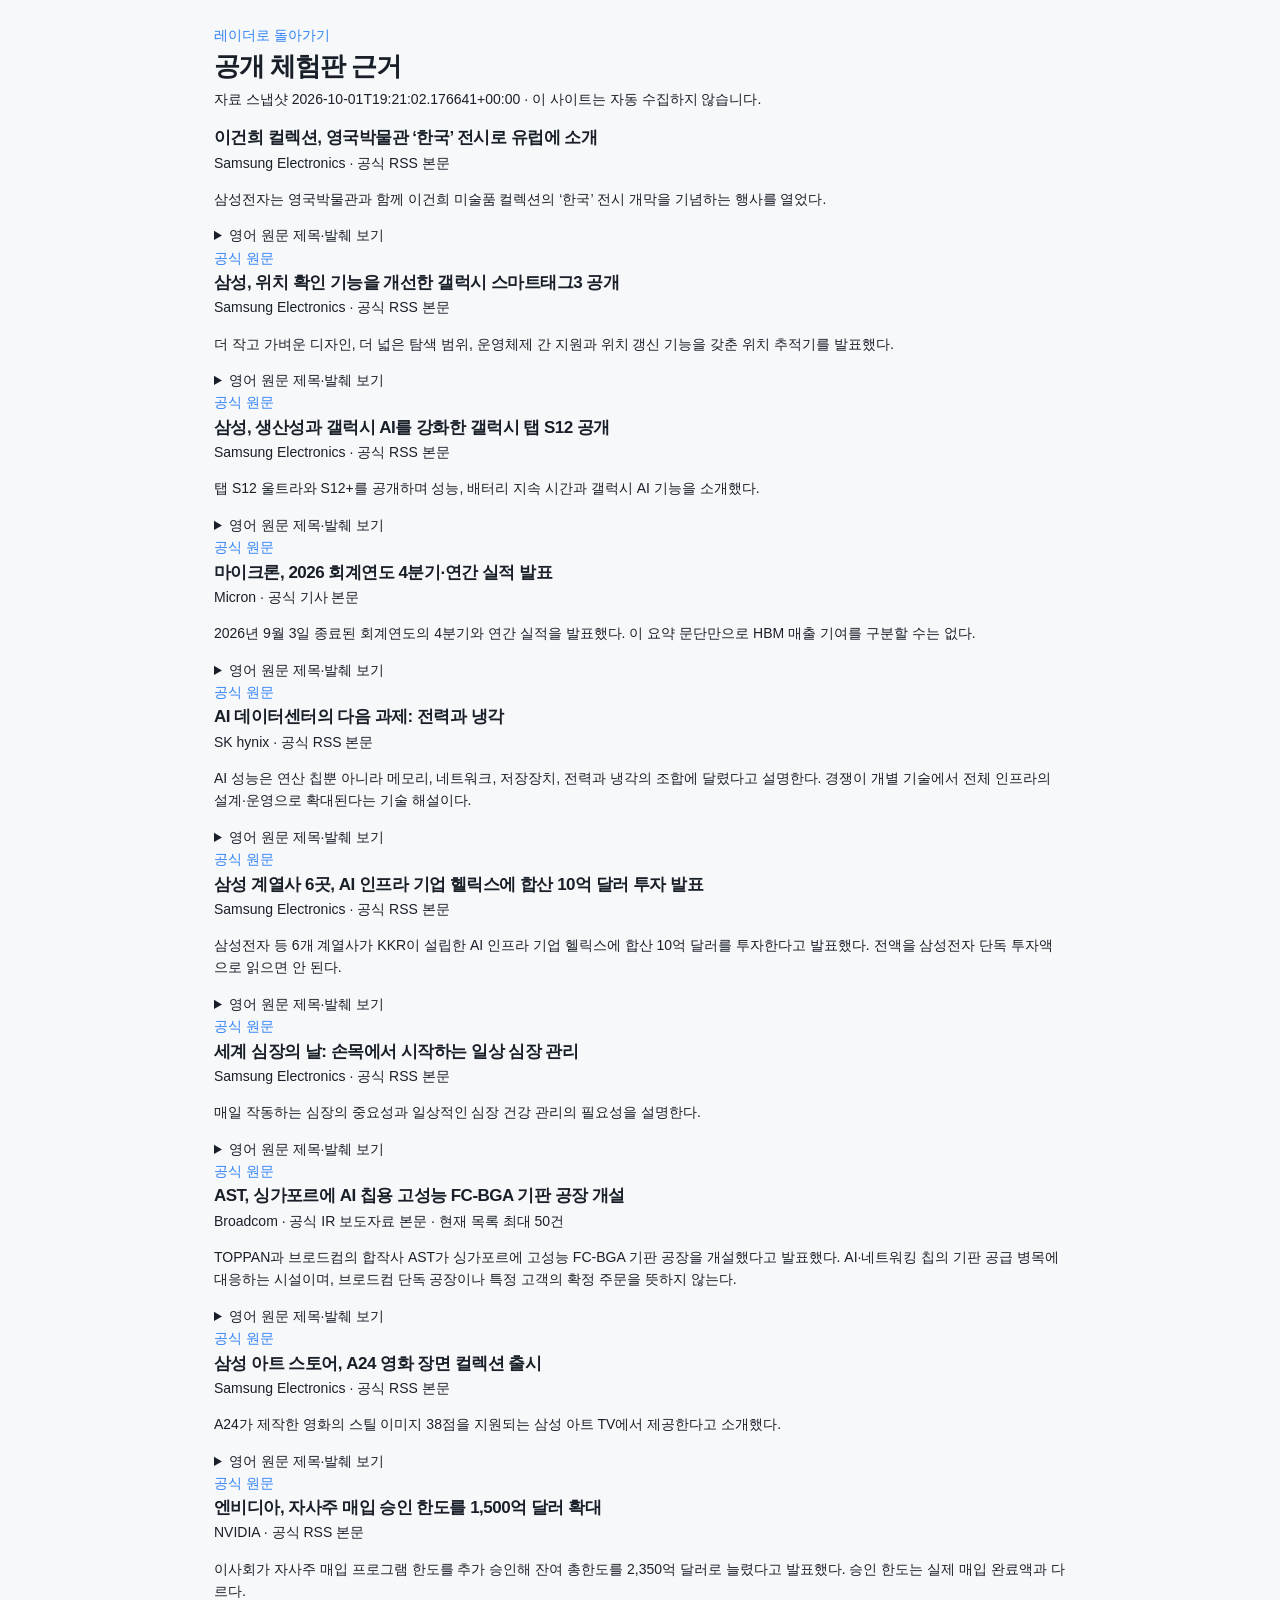
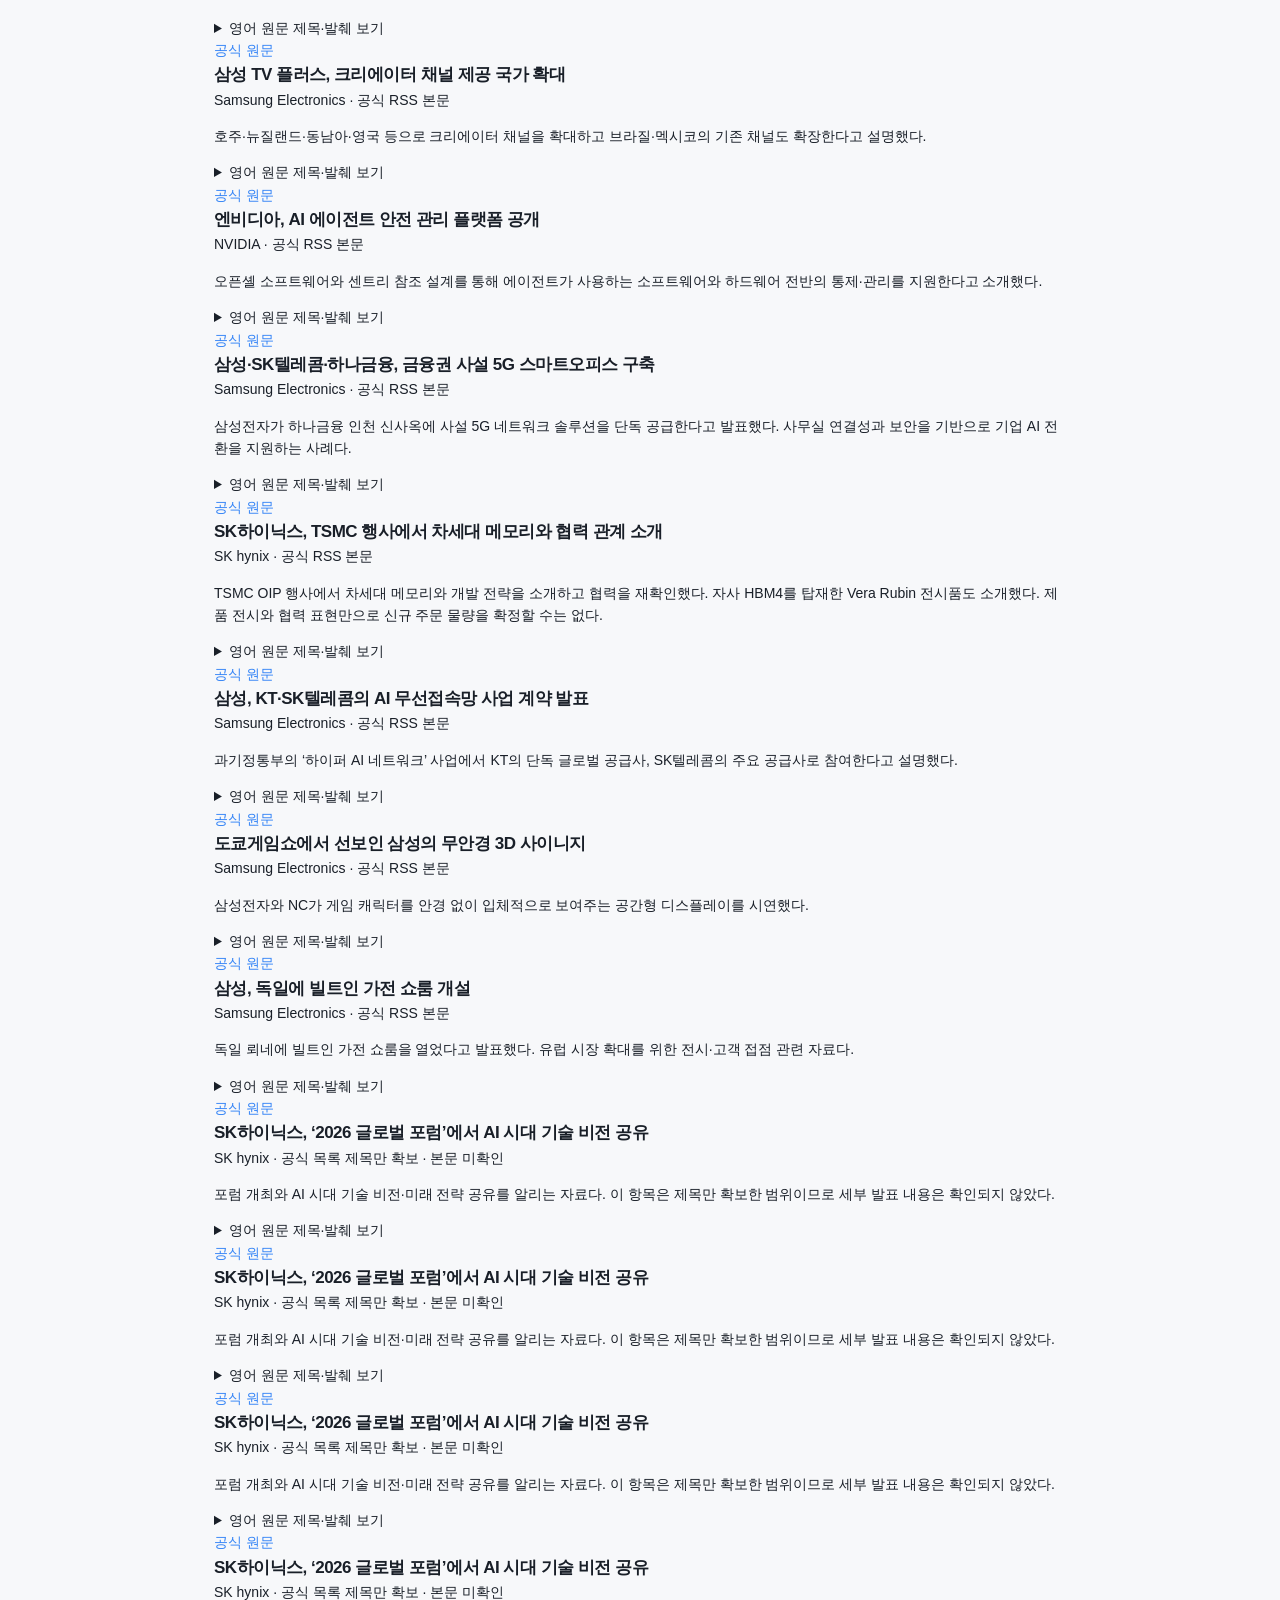
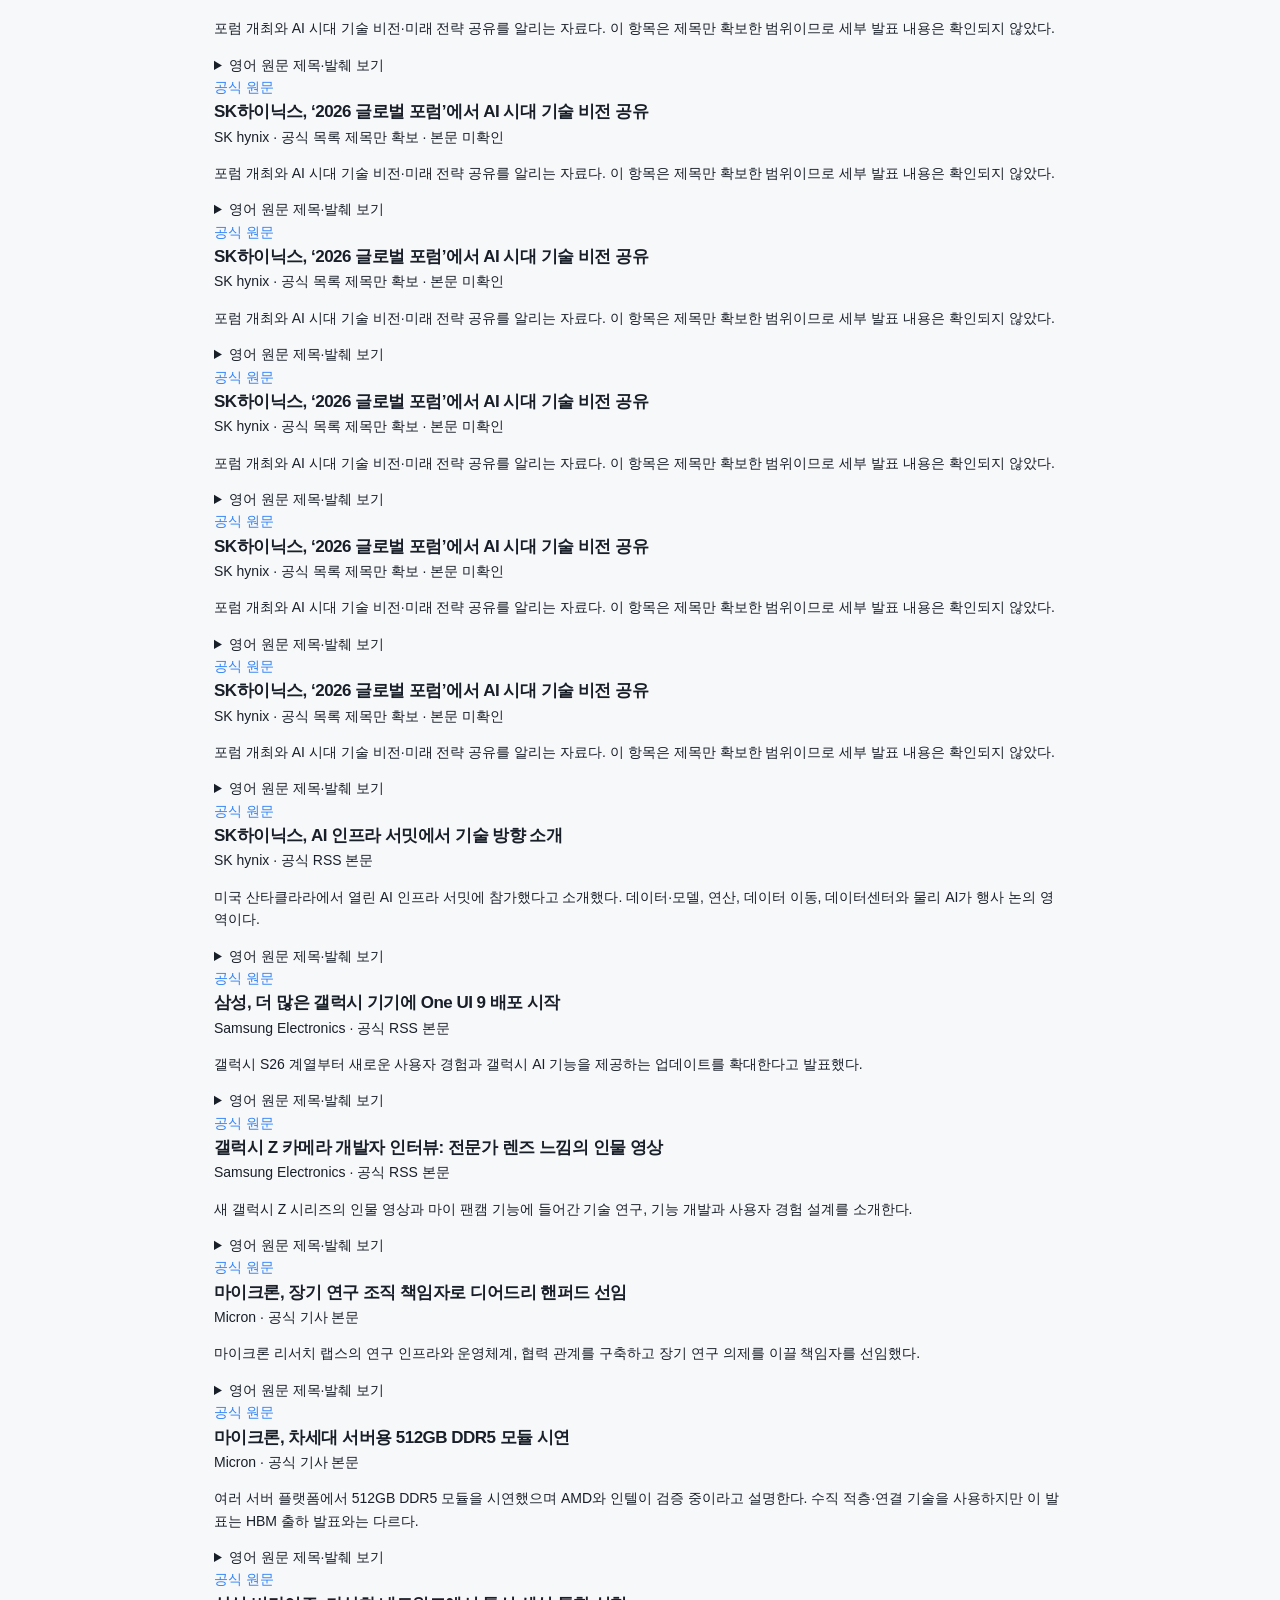
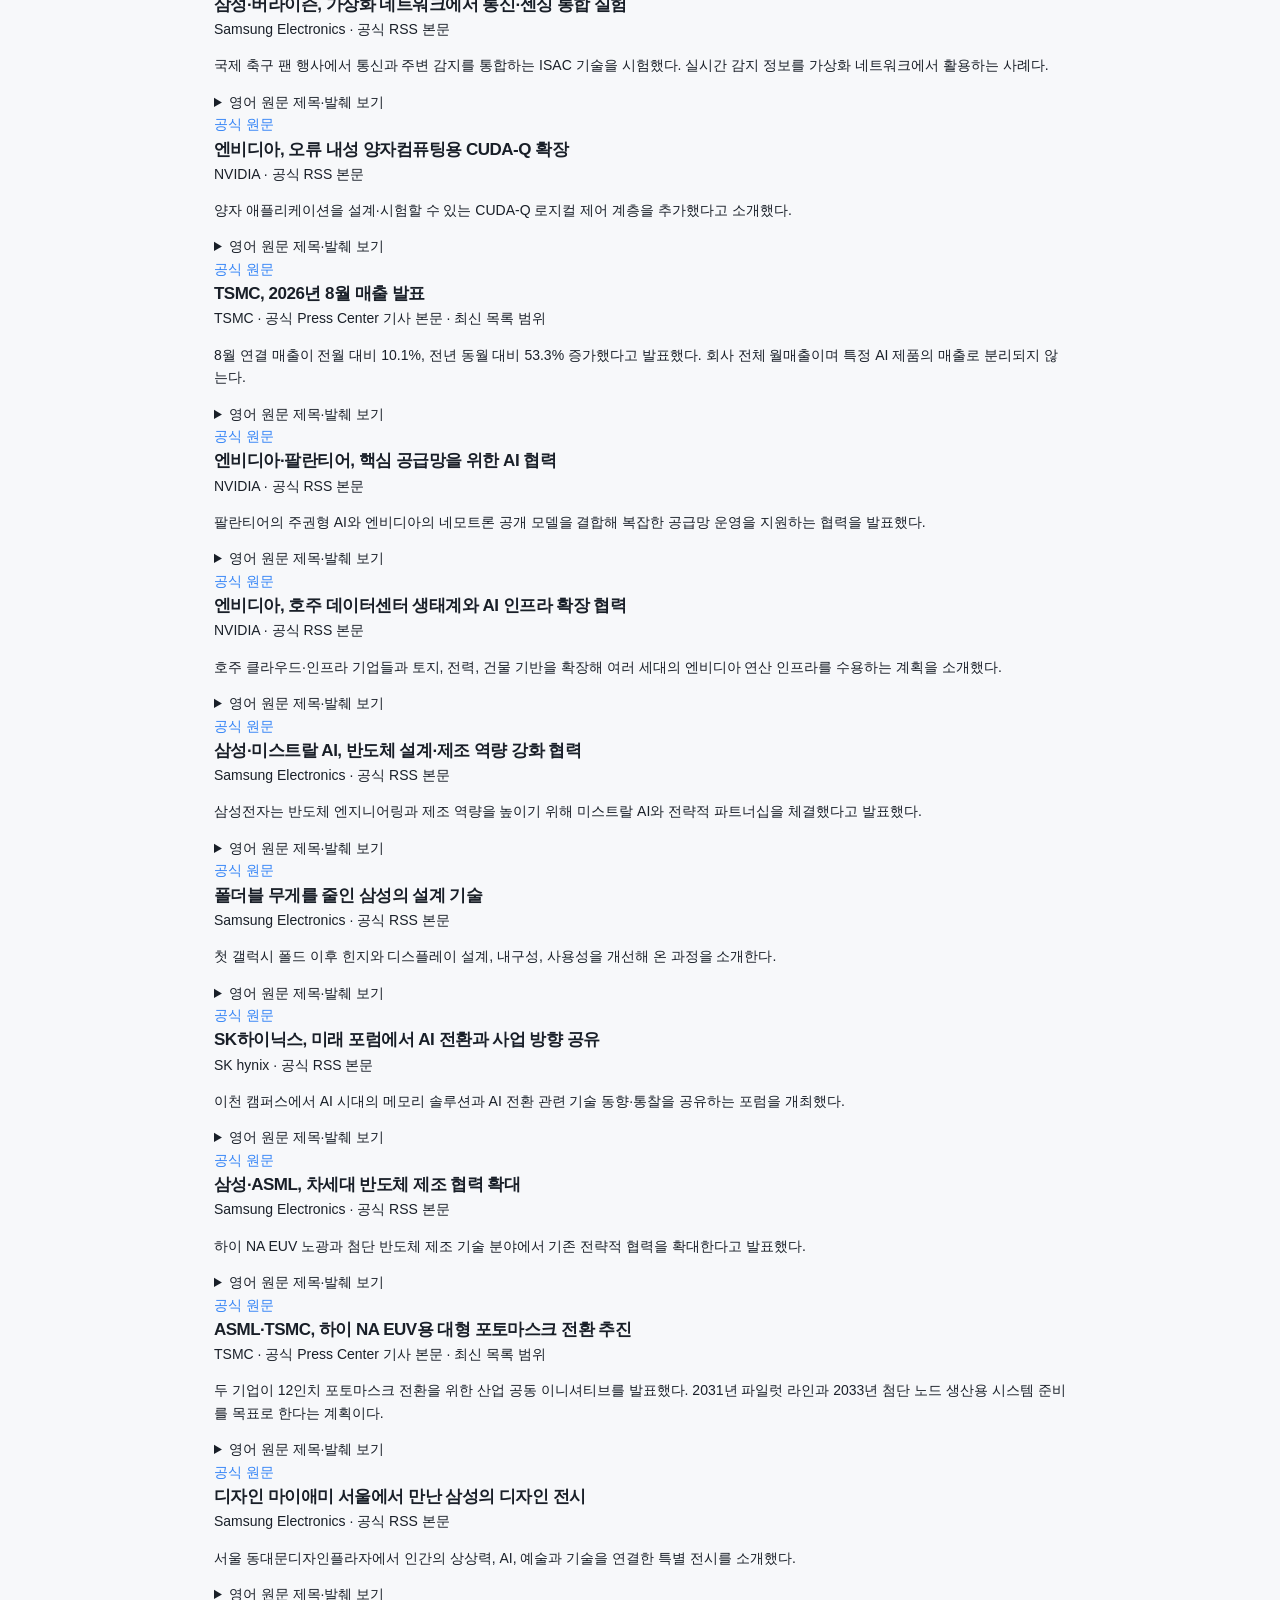
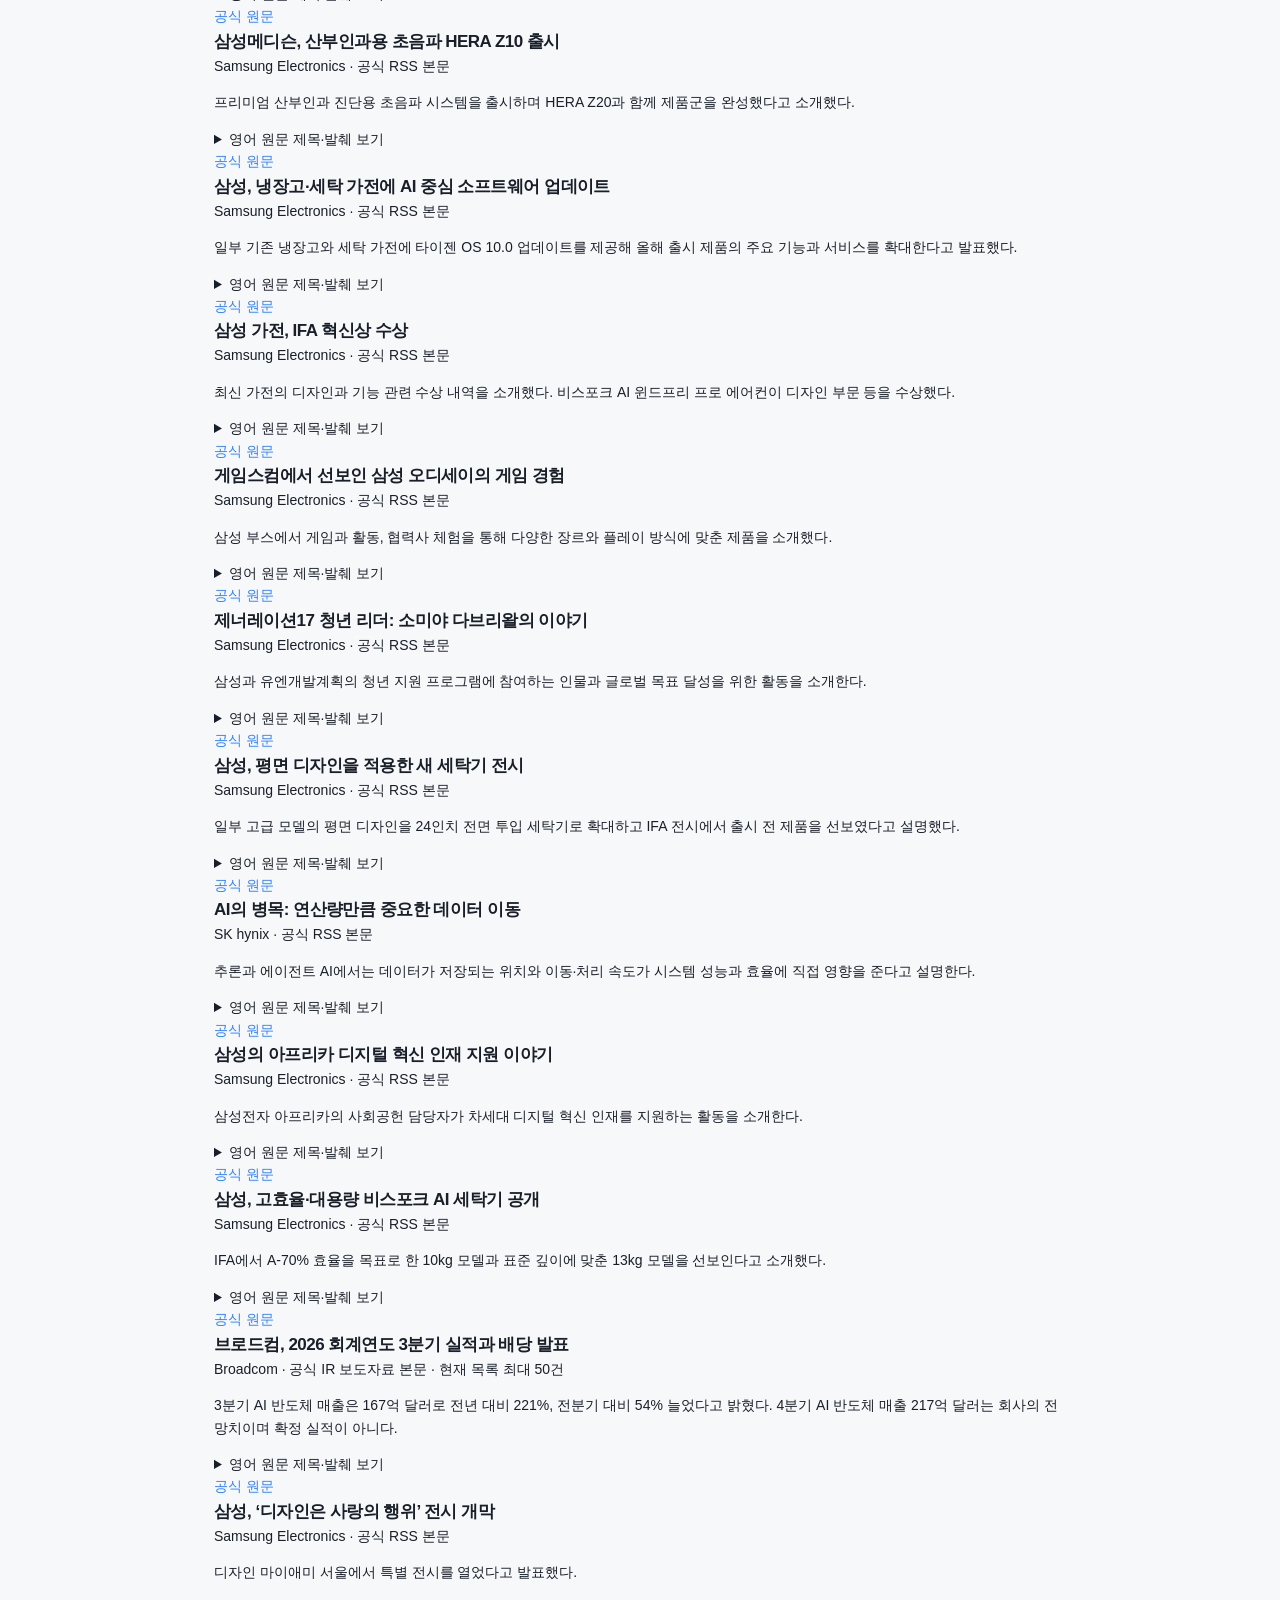
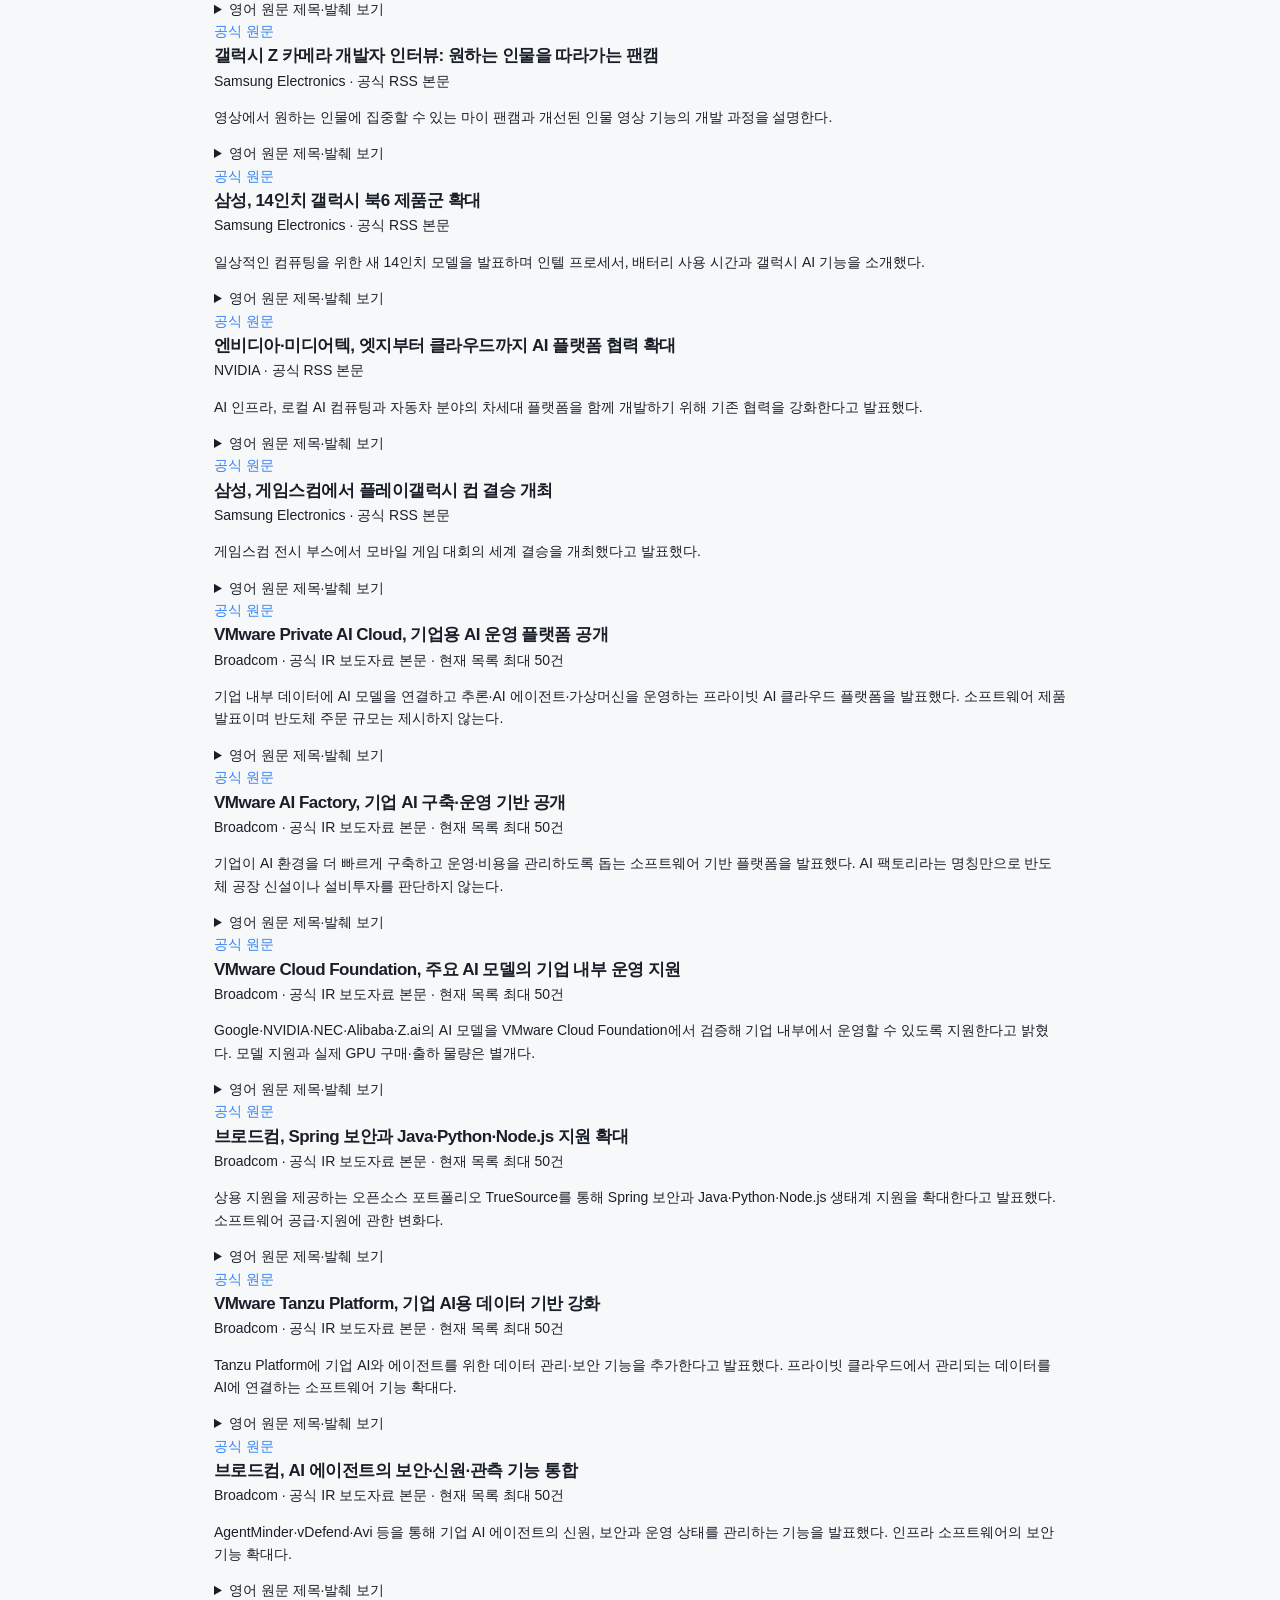
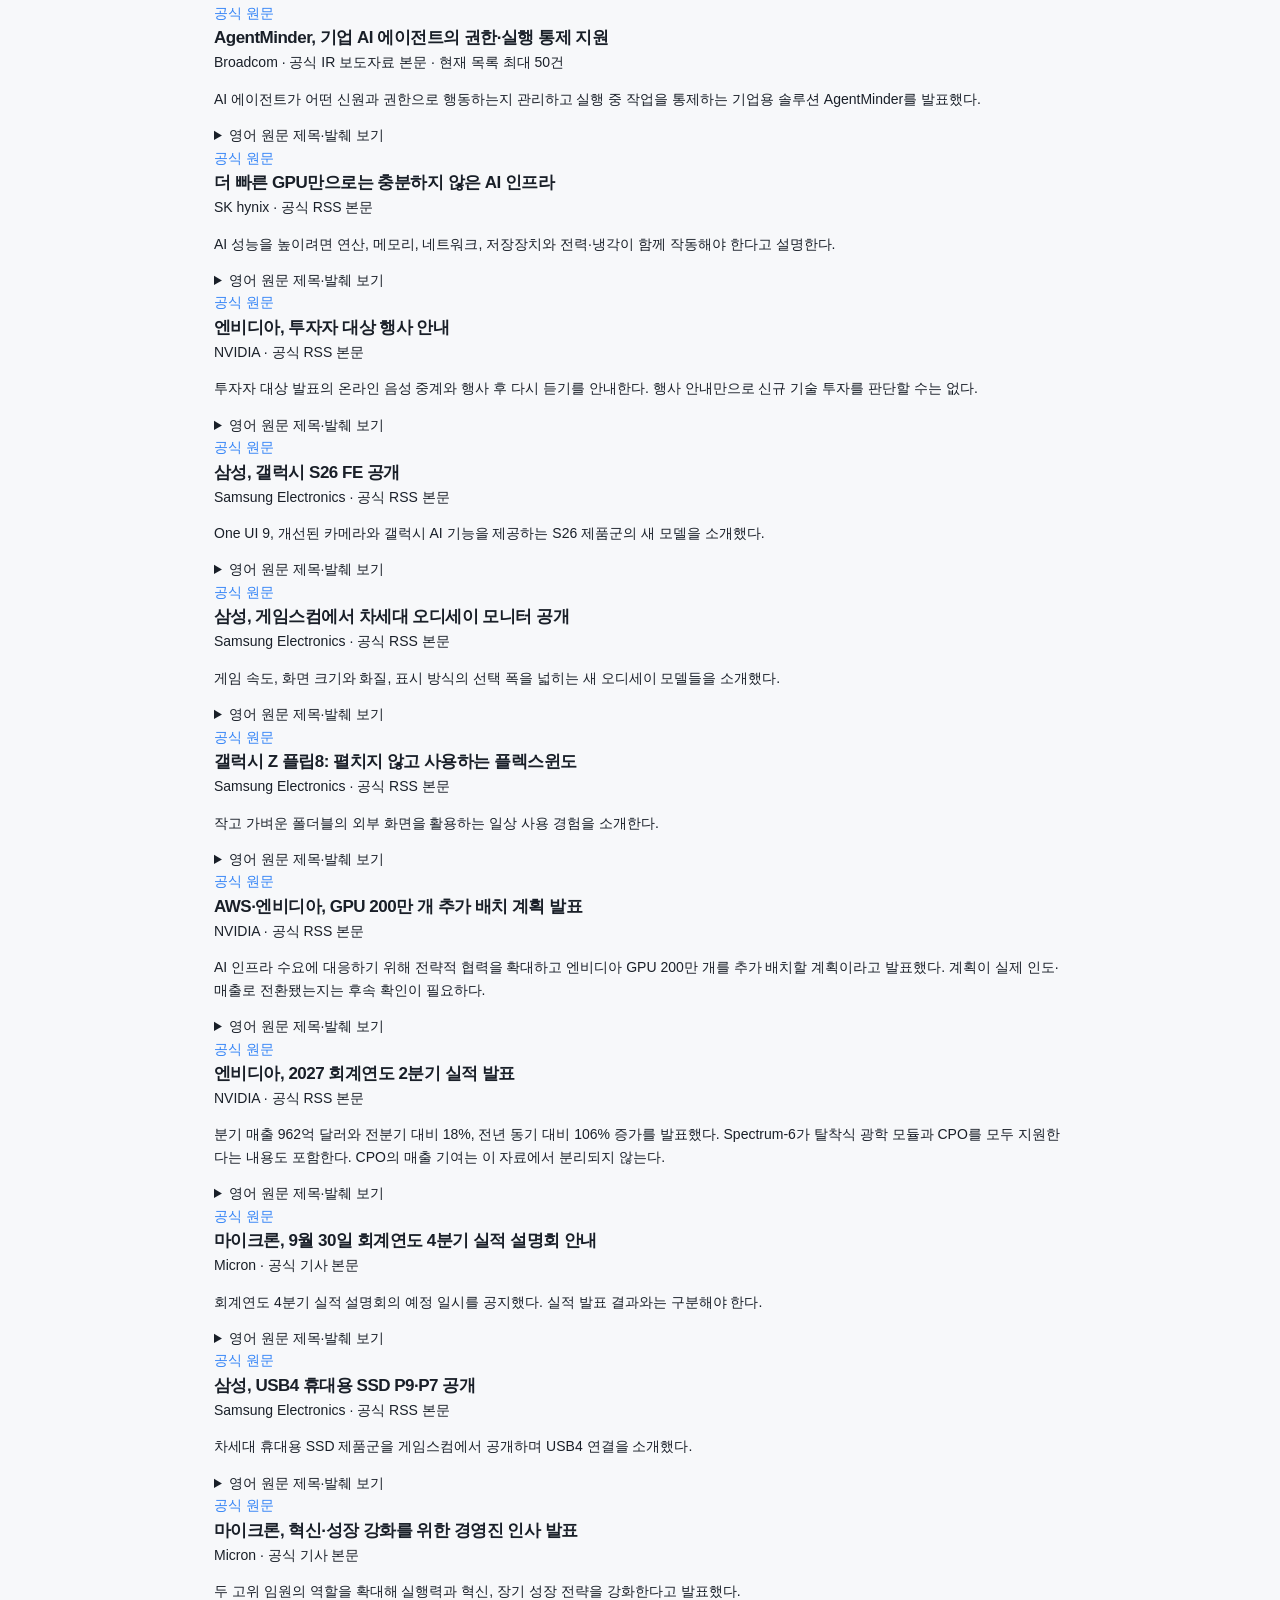
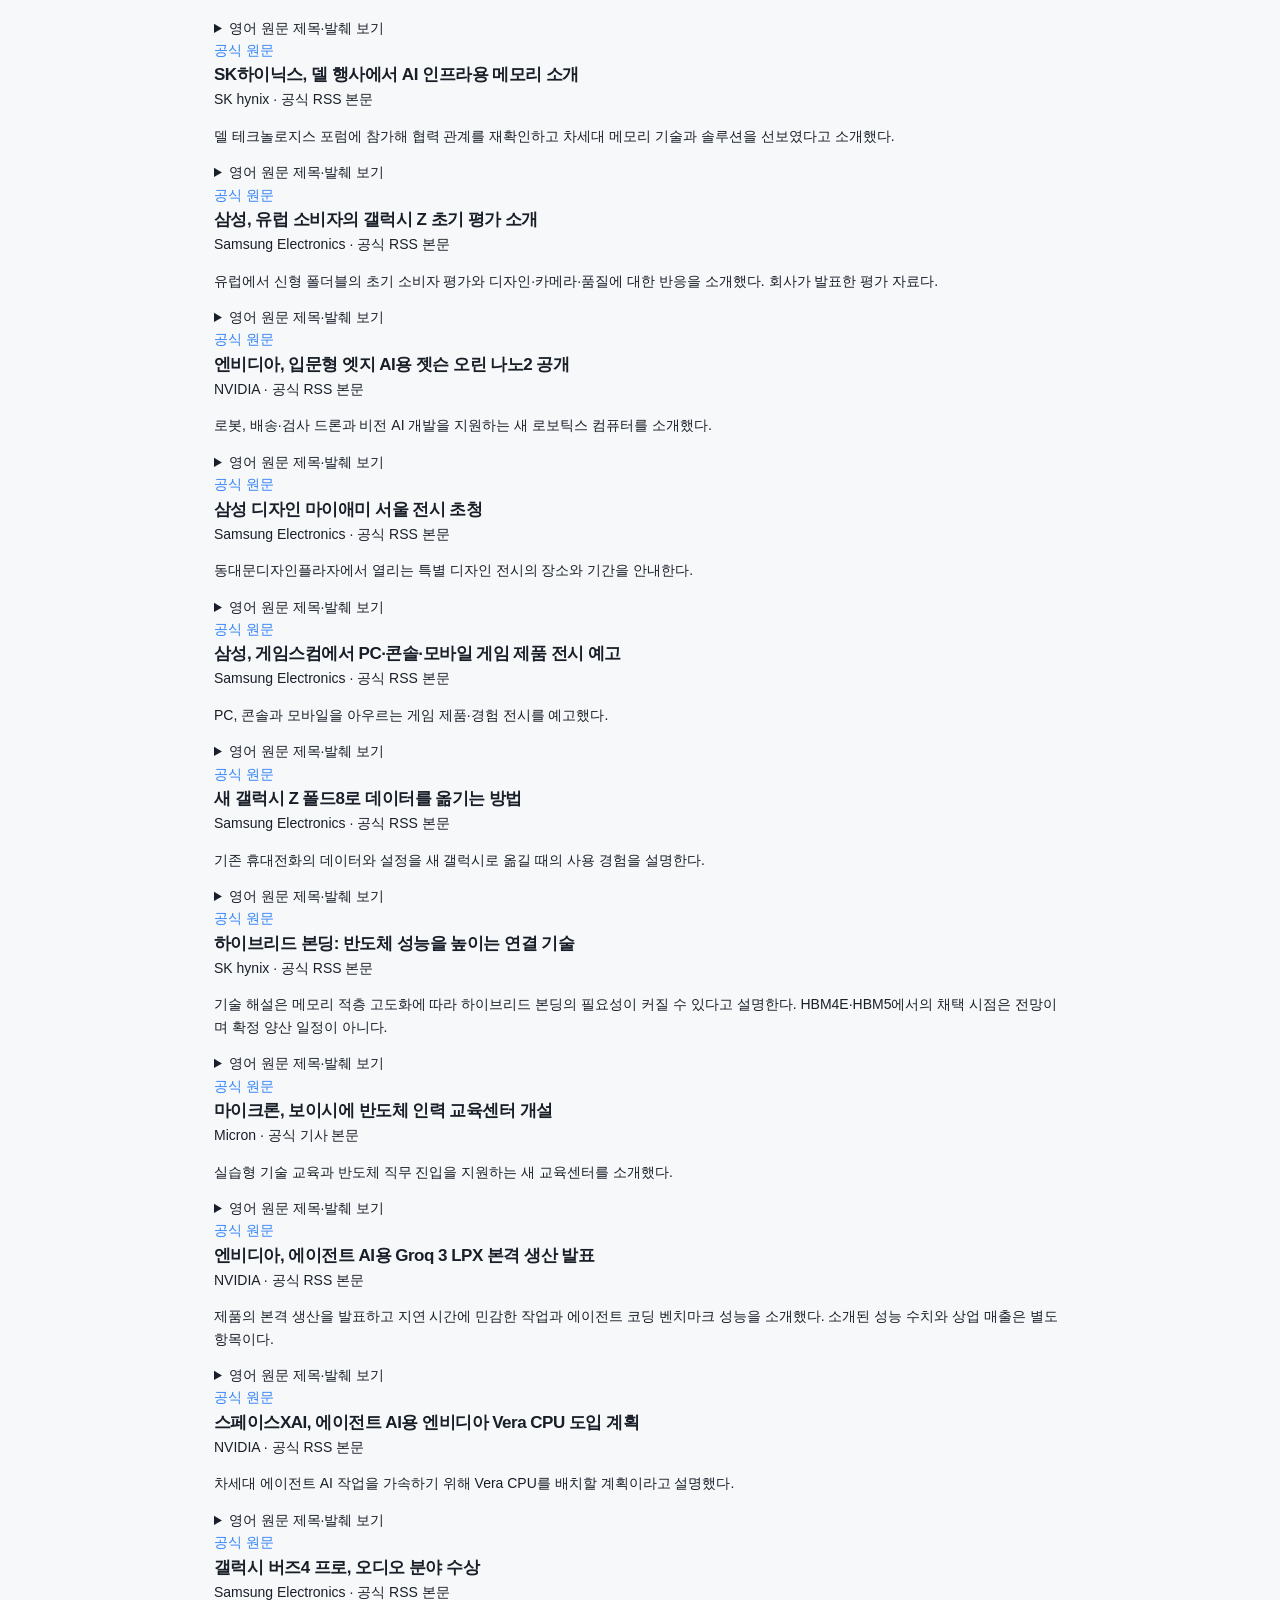
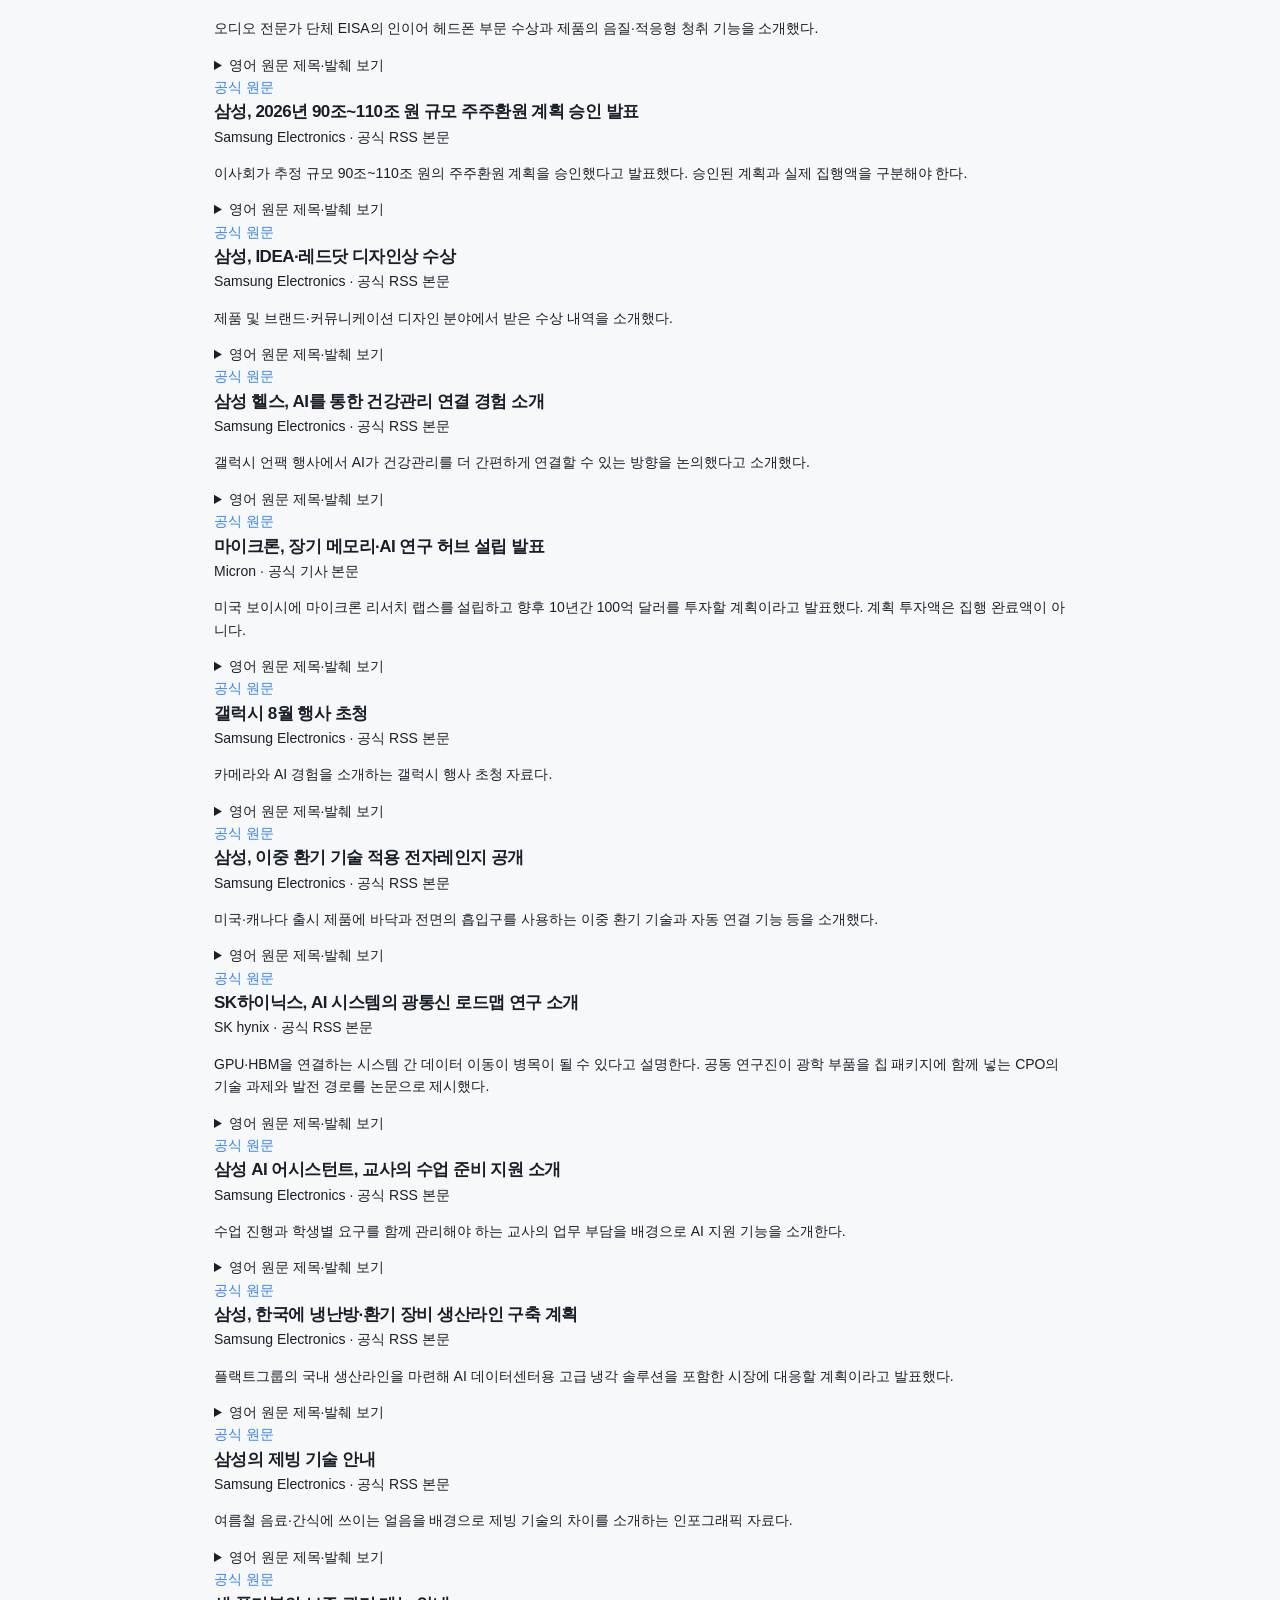
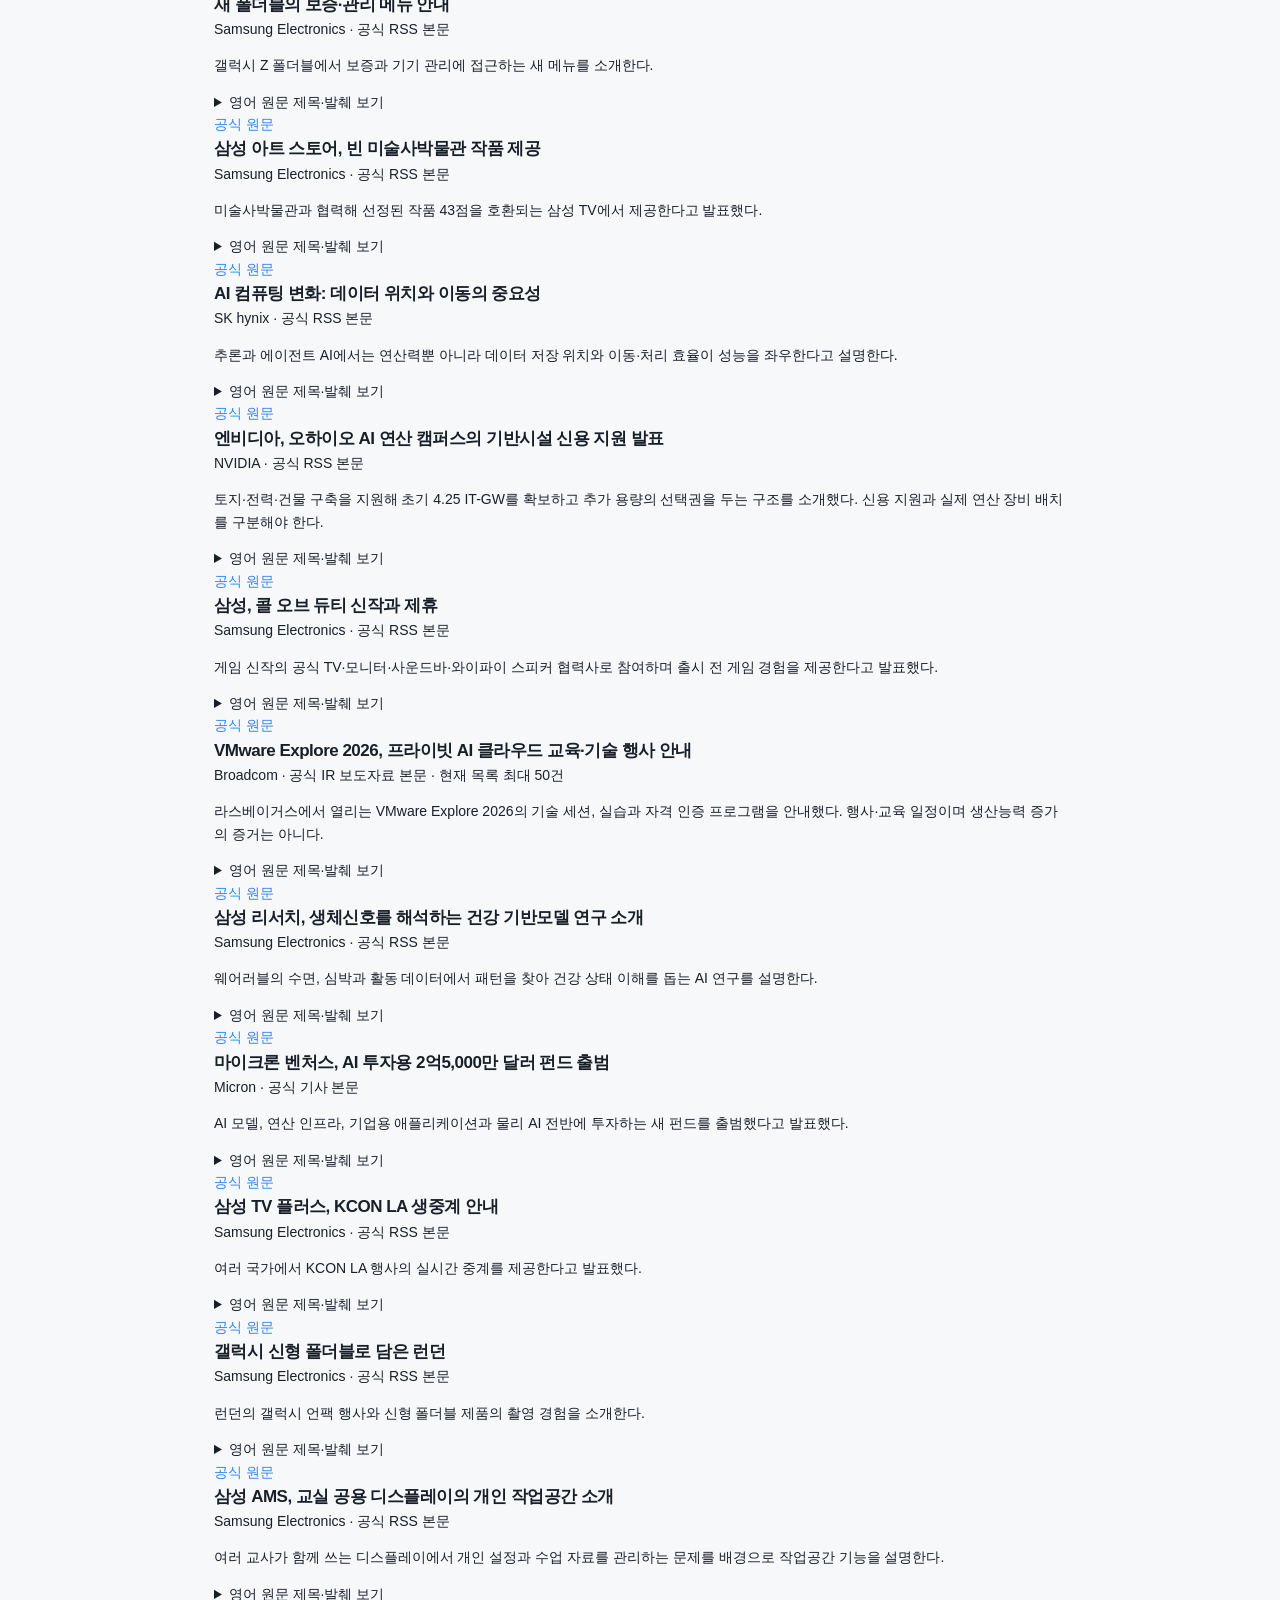
==== commit b1b10da5: "Publish readable signal judgments and Korean evidence translations" ====
--- a/public/radar-report.html
+++ b/public/radar-report.html
@@ -1 +1 @@
-<!doctype html><html lang="ko"><meta charset="utf-8"><meta name="viewport" content="width=device-width,initial-scale=1"><title>Radar 근거 스냅샷</title><link rel="stylesheet" href="assets/radar.css"><body><main style="max-width:900px;margin:auto;padding:24px"><a href="index.html">레이더로 돌아가기</a><h1>공개 체험판 근거</h1><p>자료 스냅샷 2026-10-01T18:55:28.654827+00:00 · 이 사이트는 자동 수집하지 않습니다.</p><article><h2>이건희 컬렉션, 영국박물관 ‘한국’ 전시로 유럽에 소개</h2><p>Samsung Electronics · 공식 RSS 본문</p><p>삼성전자는 영국박물관과 함께 이건희 미술품 컬렉션의 ‘한국’ 전시 개막을 기념하는 행사를 열었다.</p><details><summary>영어 원문 제목·발췌 보기</summary><p>Lee Kun-Hee Collection Expands to Europe With Opening of ‘Korea’ Exhibition at the British Museum</p><p>Samsung Electronics, in partnership with the British Museum, hosted a gala event on Sept. 30 at the museum to commemorate the opening of “Korea” exhibition, a major showcasing of works from the late Samsung Chairman Lee Kun-Hee’s renowned art collection.</p></details><a href="https://news.samsung.com/global/lee-kun-hee-collection-expands-to-europe-with-opening-of-korea-exhibition-at-the-british-museum" rel="noopener noreferrer">공식 원문</a></article><article><h2>삼성, 위치 확인 기능을 개선한 갤럭시 스마트태그3 공개</h2><p>Samsung Electronics · 공식 RSS 본문</p><p>더 작고 가벼운 디자인, 더 넓은 탐색 범위, 운영체제 간 지원과 위치 갱신 기능을 갖춘 위치 추적기를 발표했다.</p><details><summary>영어 원문 제목·발췌 보기</summary><p>Samsung Galaxy SmartTag3 Makes It Easier To Keep Track of What Matters</p><p>Samsung Electronics today announced the new Galaxy SmartTag3, a compact tracker that combines a smaller, lighter design with longer-range finding, cross-OS support, faster location updates through the Galaxy Find Network and expanded proactive alerts. 1</p></details><a href="https://news.samsung.com/global/samsung-galaxy-smarttag3-makes-it-easier-to-keep-track-of-what-matters" rel="noopener noreferrer">공식 원문</a></article><article><h2>삼성, 생산성과 갤럭시 AI를 강화한 갤럭시 탭 S12 공개</h2><p>Samsung Electronics · 공식 RSS 본문</p><p>탭 S12 울트라와 S12+를 공개하며 성능, 배터리 지속 시간과 갤럭시 AI 기능을 소개했다.</p><details><summary>영어 원문 제목·발췌 보기</summary><p>Samsung Introduces Galaxy Tab S12 Series: The Ultimate Productivity Powerhouse Built for Growth</p><p>Samsung Electronics today unveiled the Galaxy Tab S12 series — Galaxy Tab S12 Ultra and Tab S12+ — delivering Samsung’s most capable and versatile tablet experience yet. Packing breakthrough performance, long-lasting battery life, and the latest Galaxy AI 1 into Galaxy Tab’s signature ultra-thin design, the new lineup turns complex workflows into effortless, everyday achievements whether it’s mastering skills, pursuing career goals, or exploring creative passions.</p></details><a href="https://news.samsung.com/global/samsung-introduces-galaxy-tab-s12-series-the-ultimate-productivity-powerhouse-built-for-growth" rel="noopener noreferrer">공식 원문</a></article><article><h2>마이크론, 2026 회계연도 4분기·연간 실적 발표</h2><p>Micron · 공식 기사 본문</p><p>2026년 9월 3일 종료된 회계연도의 4분기와 연간 실적을 발표했다. 이 요약 문단만으로 HBM 매출 기여를 구분할 수는 없다.</p><details><summary>영어 원문 제목·발췌 보기</summary><p>Micron Technology, Inc. Reports Record Fiscal Fourth-Quarter and Full-Year 2026 Results</p><p>BOISE, Idaho, Sept. 30, 2026 (GLOBE NEWSWIRE) -- Micron Technology, Inc. (Nasdaq: MU) today announced results for its fourth quarter and full year of fiscal 2026, which ended September 3, 2026.</p></details><a href="https://investors.micron.com/news/press-release/2026/Micron-Technology-Inc--Reports-Record-Fiscal-Fourth-Quarter-and-Full-Year-2026-Results/default.aspx" rel="noopener noreferrer">공식 원문</a></article><article><h2>AI 데이터센터의 다음 과제: 전력과 냉각</h2><p>SK hynix · 공식 RSS 본문</p><p>AI 성능은 연산 칩뿐 아니라 메모리, 네트워크, 저장장치, 전력과 냉각의 조합에 달렸다고 설명한다. 경쟁이 개별 기술에서 전체 인프라의 설계·운영으로 확대된다는 기술 해설이다.</p><details><summary>영어 원문 제목·발췌 보기</summary><p>[AI infrastructure insight] Why power and cooling have become the next challenge for AI data centers</p><p>AI is no longer defined by a single model or AI processor. For AI to operate effectively in real-world services and industrial applications, it takes faster compute, wider memory bandwidth, higher-performance networks, more efficient storage, and more stable power and cooling working seamlessly together. This is why competition in AI is shifting beyond individual technologies to the design and operation of the entire infrastructure.</p></details><a href="https://news.skhynix.com/en/ai-infrastructure-insight-ep3/" rel="noopener noreferrer">공식 원문</a></article><article><h2>삼성 계열사 6곳, AI 인프라 기업 헬릭스에 합산 10억 달러 투자 발표</h2><p>Samsung Electronics · 공식 RSS 본문</p><p>삼성전자 등 6개 계열사가 KKR이 설립한 AI 인프라 기업 헬릭스에 합산 10억 달러를 투자한다고 발표했다. 전액을 삼성전자 단독 투자액으로 읽으면 안 된다.</p><details><summary>영어 원문 제목·발췌 보기</summary><p>Samsung To Invest USD 1 Billion in AI Infrastructure Company Helix</p><p>Samsung Electronics, Samsung C&amp;T, Samsung SDS, Samsung SDI, Samsung Life Insurance and Samsung Fire &amp; Marine Insurance today announced they are investing a combined USD 1 billion in Helix Digital Infrastructure, an AI infrastructure company established by global investment firm KKR.</p></details><a href="https://news.samsung.com/global/samsung-to-invest-usd-1-billion-in-ai-infrastructure-company-helix" rel="noopener noreferrer">공식 원문</a></article><article><h2>세계 심장의 날: 손목에서 시작하는 일상 심장 관리</h2><p>Samsung Electronics · 공식 RSS 본문</p><p>매일 작동하는 심장의 중요성과 일상적인 심장 건강 관리의 필요성을 설명한다.</p><details><summary>영어 원문 제목·발췌 보기</summary><p>[World Heart Day] Taking Care of Your Heart Every Day, Starting From Your Wrist</p><p>No matter who you are or what you do, we all have one constant companion we rely on every single day: our heart. Unseen but always at work, it beats around 100,000 times a day, keeping pace with us through every moment. Yet for something so essential to our lives, taking care of our hearts is often overlooked until it’s too late.</p></details><a href="https://news.samsung.com/global/world-heart-day-taking-care-of-your-heart-every-day-starting-from-your-wrist" rel="noopener noreferrer">공식 원문</a></article><article><h2>AST, 싱가포르에 AI 칩용 고성능 FC-BGA 기판 공장 개설</h2><p>Broadcom · 공식 IR 보도자료 본문 · 현재 목록 최대 50건</p><p>TOPPAN과 브로드컴의 합작사 AST가 싱가포르에 고성능 FC-BGA 기판 공장을 개설했다고 발표했다. AI·네트워킹 칩의 기판 공급 병목에 대응하는 시설이며, 브로드컴 단독 공장이나 특정 고객의 확정 주문을 뜻하지 않는다.</p><details><summary>영어 원문 제목·발췌 보기</summary><p>AST Completes Singapore&#x27;s First High-End FC-BGA Substrate Facility to Meet Growing AI Chip Demand</p><p>“AST’s facility will boost Singapore’s capabilities in advanced substrates, which is a critical enabler for advanced packaging, and strengthen our position in the global semiconductor value chain,” said Png Cheong Boon, Chairman, Singapore Economic Development Board. “Singapore has served as an important base for Broadcom and TOPPAN. We are glad that both companies are growing their manufacturing and R&amp;D presence here through AST. EDB will continue to work with both companies and AST to build new capabilities to support global demand for semiconductors, and create new jobs and opportunities here.”</p></details><a href="https://investors.broadcom.com/news-releases/news-release-details/ast-completes-singapores-first-high-end-fc-bga-substrate" rel="noopener noreferrer">공식 원문</a></article><article><h2>삼성 아트 스토어, A24 영화 장면 컬렉션 출시</h2><p>Samsung Electronics · 공식 RSS 본문</p><p>A24가 제작한 영화의 스틸 이미지 38점을 지원되는 삼성 아트 TV에서 제공한다고 소개했다.</p><details><summary>영어 원문 제목·발췌 보기</summary><p>Samsung Art Store Debuts First-Ever Cinematic Collection for Samsung TVs</p><p>Samsung Art Store 1 has announced its first-ever cinematic collection, featuring 38 stills from acclaimed films produced by studio A24. Available on supported Samsung Art TVs worldwide, the collection allows subscribers to revisit memorable moments and discover new favorites at home.</p></details><a href="https://news.samsung.com/global/samsung-art-store-debuts-first-ever-cinematic-collection-for-samsung-tvs" rel="noopener noreferrer">공식 원문</a></article><article><h2>엔비디아, 자사주 매입 승인 한도를 1,500억 달러 확대</h2><p>NVIDIA · 공식 RSS 본문</p><p>이사회가 자사주 매입 프로그램 한도를 추가 승인해 잔여 총한도를 2,350억 달러로 늘렸다고 발표했다. 승인 한도는 실제 매입 완료액과 다르다.</p><details><summary>영어 원문 제목·발췌 보기</summary><p>NVIDIA Announces a $150 Billion Share Repurchase Authorization Increase</p><p>NVIDIA’s Board of Directors has authorized a $150 billion increase to the share repurchase program, raising the remaining total program to $235 billion.</p></details><a href="https://nvidianews.nvidia.com/news/nvidia-announces-a-150-billion-share-repurchase-authorization-increase" rel="noopener noreferrer">공식 원문</a></article><article><h2>삼성 TV 플러스, 크리에이터 채널 제공 국가 확대</h2><p>Samsung Electronics · 공식 RSS 본문</p><p>호주·뉴질랜드·동남아·영국 등으로 크리에이터 채널을 확대하고 브라질·멕시코의 기존 채널도 확장한다고 설명했다.</p><details><summary>영어 원문 제목·발췌 보기</summary><p>Samsung TV Plus Expands Global Creator Lineup to More Markets</p><p>Samsung TV Plus is expanding its creator offerings to more markets worldwide. Samsung Electronics’ subscription-free streaming service introduced new creator-led channels across Australia, New Zealand, the Philippines, Singapore, Thailand, and the United Kingdom — while extending existing creator channels to Brazil and Mexico. Spanning lifestyle, food, sports, news, and science, the additions broaden access to content from leading creators.</p></details><a href="https://news.samsung.com/global/samsung-tv-plus-expands-global-creator-lineup-to-more-markets" rel="noopener noreferrer">공식 원문</a></article><article><h2>엔비디아, AI 에이전트 안전 관리 플랫폼 공개</h2><p>NVIDIA · 공식 RSS 본문</p><p>오픈셸 소프트웨어와 센트리 참조 설계를 통해 에이전트가 사용하는 소프트웨어와 하드웨어 전반의 통제·관리를 지원한다고 소개했다.</p><details><summary>영어 원문 제목·발췌 보기</summary><p>NVIDIA Launches Open Agent Safety Platform to Secure Agents From Testing to Deployment</p><p>NVIDIA Open Agent Safety Platform consists of NVIDIA OpenShell open source software and the NVIDIA Sentry reference system design that enables full-stack governance and control across software and the hardware, compute and robotics systems that run agents.</p></details><a href="https://nvidianews.nvidia.com/news/open-agent-safety-platform" rel="noopener noreferrer">공식 원문</a></article><article><h2>삼성·SK텔레콤·하나금융, 금융권 사설 5G 스마트오피스 구축</h2><p>Samsung Electronics · 공식 RSS 본문</p><p>삼성전자가 하나금융 인천 신사옥에 사설 5G 네트워크 솔루션을 단독 공급한다고 발표했다. 사무실 연결성과 보안을 기반으로 기업 AI 전환을 지원하는 사례다.</p><details><summary>영어 원문 제목·발췌 보기</summary><p>Samsung, SK Telecom, and Hana Financial Group Build Korea’s First Private 5G Smart Office in the Financial Sector</p><p>Samsung Electronics today announced that the company serves as the sole vendor to deliver its private 5G network solutions, powering a smart office at Hana Financial Group’s new headquarters in Incheon, South Korea. As the first of its kind in the Korean financial sector, this new connected office elevates convenience in mobility and provides a foundation for enterprise AI transformation (AX) while meeting the stringent security requirements of this industry.</p></details><a href="https://news.samsung.com/global/samsung-sk-telecom-and-hana-financial-group-buildkoreas-first-private-5g-smart-office-in-the-financial-sector" rel="noopener noreferrer">공식 원문</a></article><article><h2>SK하이닉스, TSMC 행사에서 차세대 메모리와 협력 관계 소개</h2><p>SK hynix · 공식 RSS 본문</p><p>TSMC OIP 행사에서 차세대 메모리와 개발 전략을 소개하고 협력을 재확인했다. 자사 HBM4를 탑재한 Vera Rubin 전시품도 소개했다. 제품 전시와 협력 표현만으로 신규 주문 물량을 확정할 수는 없다.</p><details><summary>영어 원문 제목·발췌 보기</summary><p>“Behind AI’s Rapid Growth Lies Memory” — SK hynix Shares Its Next-Generation Memory Portfolio at the TSMC OIP Conference</p><p>Meeting SK hynix Inside the Superchip — Demonstrating HBM Capabilities That Have Advanced Alongside AI</p></details><a href="https://news.skhynix.com/en/tsmc-oip-conference-2026/" rel="noopener noreferrer">공식 원문</a></article><article><h2>삼성, KT·SK텔레콤의 AI 무선접속망 사업 계약 발표</h2><p>Samsung Electronics · 공식 RSS 본문</p><p>과기정통부의 ‘하이퍼 AI 네트워크’ 사업에서 KT의 단독 글로벌 공급사, SK텔레콤의 주요 공급사로 참여한다고 설명했다.</p><details><summary>영어 원문 제목·발췌 보기</summary><p>Samsung at the Forefront of Korea’s AI RAN Projects with KT and SK Telecom</p><p>Samsung Electronics today announced it has signed contracts with KT and SK Telecom for their AI RAN projects under the Korean Ministry of Science and ICT’s (MSIT) “Hyper AI Network” initiative, taking on the roles of sole global vendor for KT and main vendor for SK Telecom. Building on its decades-long partnerships with the country’s leading operators and its leadership in software-driven, AI-native network innovation, Samsung is the only partner selected for both projects.</p></details><a href="https://news.samsung.com/global/samsung-at-the-forefront-of-koreas-ai-ran-projects-with-kt-and-sk-telecom" rel="noopener noreferrer">공식 원문</a></article><article><h2>도쿄게임쇼에서 선보인 삼성의 무안경 3D 사이니지</h2><p>Samsung Electronics · 공식 RSS 본문</p><p>삼성전자와 NC가 게임 캐릭터를 안경 없이 입체적으로 보여주는 공간형 디스플레이를 시연했다.</p><details><summary>영어 원문 제목·발췌 보기</summary><p>Bringing Fantasy Characters to Life: Samsung Spatial Signage Transforms Tokyo Game Show 2026</p><p>At Tokyo Game Show (TGS) 2026, held from September 17 to 20 at Makuhari Messe in Chiba, Japan, Samsung Electronics and NC demonstrated the future of fan engagement by bringing the characters of Astrae Oratio — the upcoming urban fantasy RPG — into the physical world through glasses-free 3D Spatial Signage.</p></details><a href="https://news.samsung.com/global/bringing-fantasy-characters-to-life-samsung-spatial-signage-transforms-tokyo-game-show-2026" rel="noopener noreferrer">공식 원문</a></article><article><h2>삼성, 독일에 빌트인 가전 쇼룸 개설</h2><p>Samsung Electronics · 공식 RSS 본문</p><p>독일 뢰네에 빌트인 가전 쇼룸을 열었다고 발표했다. 유럽 시장 확대를 위한 전시·고객 접점 관련 자료다.</p><details><summary>영어 원문 제목·발췌 보기</summary><p>Samsung Opens Built-In Appliance Showroom in Germany To Advance European Market Expansion</p><p>Samsung Electronics today announced the opening of a new built-in appliance showroom in Löhne, Germany.</p></details><a href="https://news.samsung.com/global/samsung-opens-built-in-appliance-showroom-in-germany-to-advance-european-market-expansion" rel="noopener noreferrer">공식 원문</a></article><article><h2>SK하이닉스, ‘2026 글로벌 포럼’에서 AI 시대 기술 비전 공유</h2><p>SK hynix · 공식 목록 제목만 확보 · 본문 미확인</p><p>포럼 개최와 AI 시대 기술 비전·미래 전략 공유를 알리는 자료다. 이 항목은 제목만 확보한 범위이므로 세부 발표 내용은 확인되지 않았다.</p><details><summary>영어 원문 제목·발췌 보기</summary><p>SK hynix Hosts ‘2026 Global Forum,’ Sharing Its Technology Vision and Future Strategy for the AI Era</p><p>SK hynix Hosts ‘2026 Global Forum,’ Sharing Its Technology Vision and Future Strategy for the AI Era</p></details><a href="https://news.skhynix.com/en/2026-global-forum-16/" rel="noopener noreferrer">공식 원문</a></article><article><h2>SK하이닉스, ‘2026 글로벌 포럼’에서 AI 시대 기술 비전 공유</h2><p>SK hynix · 공식 목록 제목만 확보 · 본문 미확인</p><p>포럼 개최와 AI 시대 기술 비전·미래 전략 공유를 알리는 자료다. 이 항목은 제목만 확보한 범위이므로 세부 발표 내용은 확인되지 않았다.</p><details><summary>영어 원문 제목·발췌 보기</summary><p>SK hynix Hosts ‘2026 Global Forum,’ Sharing Its Technology Vision and Future Strategy for the AI Era</p><p>SK hynix Hosts ‘2026 Global Forum,’ Sharing Its Technology Vision and Future Strategy for the AI Era</p></details><a href="https://news.skhynix.com/en/2026-global-forum-15/" rel="noopener noreferrer">공식 원문</a></article><article><h2>SK하이닉스, ‘2026 글로벌 포럼’에서 AI 시대 기술 비전 공유</h2><p>SK hynix · 공식 목록 제목만 확보 · 본문 미확인</p><p>포럼 개최와 AI 시대 기술 비전·미래 전략 공유를 알리는 자료다. 이 항목은 제목만 확보한 범위이므로 세부 발표 내용은 확인되지 않았다.</p><details><summary>영어 원문 제목·발췌 보기</summary><p>SK hynix Hosts ‘2026 Global Forum,’ Sharing Its Technology Vision and Future Strategy for the AI Era</p><p>SK hynix Hosts ‘2026 Global Forum,’ Sharing Its Technology Vision and Future Strategy for the AI Era</p></details><a href="https://news.skhynix.com/en/2026-global-forum-14/" rel="noopener noreferrer">공식 원문</a></article><article><h2>SK하이닉스, ‘2026 글로벌 포럼’에서 AI 시대 기술 비전 공유</h2><p>SK hynix · 공식 목록 제목만 확보 · 본문 미확인</p><p>포럼 개최와 AI 시대 기술 비전·미래 전략 공유를 알리는 자료다. 이 항목은 제목만 확보한 범위이므로 세부 발표 내용은 확인되지 않았다.</p><details><summary>영어 원문 제목·발췌 보기</summary><p>SK hynix Hosts ‘2026 Global Forum,’ Sharing Its Technology Vision and Future Strategy for the AI Era</p><p>SK hynix Hosts ‘2026 Global Forum,’ Sharing Its Technology Vision and Future Strategy for the AI Era</p></details><a href="https://news.skhynix.com/en/2026-global-forum-13/" rel="noopener noreferrer">공식 원문</a></article><article><h2>SK하이닉스, ‘2026 글로벌 포럼’에서 AI 시대 기술 비전 공유</h2><p>SK hynix · 공식 목록 제목만 확보 · 본문 미확인</p><p>포럼 개최와 AI 시대 기술 비전·미래 전략 공유를 알리는 자료다. 이 항목은 제목만 확보한 범위이므로 세부 발표 내용은 확인되지 않았다.</p><details><summary>영어 원문 제목·발췌 보기</summary><p>SK hynix Hosts ‘2026 Global Forum,’ Sharing Its Technology Vision and Future Strategy for the AI Era</p><p>SK hynix Hosts ‘2026 Global Forum,’ Sharing Its Technology Vision and Future Strategy for the AI Era</p></details><a href="https://news.skhynix.com/en/2026-global-forum-12/" rel="noopener noreferrer">공식 원문</a></article><article><h2>SK하이닉스, ‘2026 글로벌 포럼’에서 AI 시대 기술 비전 공유</h2><p>SK hynix · 공식 목록 제목만 확보 · 본문 미확인</p><p>포럼 개최와 AI 시대 기술 비전·미래 전략 공유를 알리는 자료다. 이 항목은 제목만 확보한 범위이므로 세부 발표 내용은 확인되지 않았다.</p><details><summary>영어 원문 제목·발췌 보기</summary><p>SK hynix Hosts ‘2026 Global Forum,’ Sharing Its Technology Vision and Future Strategy for the AI Era</p><p>SK hynix Hosts ‘2026 Global Forum,’ Sharing Its Technology Vision and Future Strategy for the AI Era</p></details><a href="https://news.skhynix.com/en/2026-global-forum-11/" rel="noopener noreferrer">공식 원문</a></article><article><h2>SK하이닉스, ‘2026 글로벌 포럼’에서 AI 시대 기술 비전 공유</h2><p>SK hynix · 공식 목록 제목만 확보 · 본문 미확인</p><p>포럼 개최와 AI 시대 기술 비전·미래 전략 공유를 알리는 자료다. 이 항목은 제목만 확보한 범위이므로 세부 발표 내용은 확인되지 않았다.</p><details><summary>영어 원문 제목·발췌 보기</summary><p>SK hynix Hosts ‘2026 Global Forum,’ Sharing Its Technology Vision and Future Strategy for the AI Era</p><p>SK hynix Hosts ‘2026 Global Forum,’ Sharing Its Technology Vision and Future Strategy for the AI Era</p></details><a href="https://news.skhynix.com/en/2026-global-forum-10/" rel="noopener noreferrer">공식 원문</a></article><article><h2>SK하이닉스, ‘2026 글로벌 포럼’에서 AI 시대 기술 비전 공유</h2><p>SK hynix · 공식 목록 제목만 확보 · 본문 미확인</p><p>포럼 개최와 AI 시대 기술 비전·미래 전략 공유를 알리는 자료다. 이 항목은 제목만 확보한 범위이므로 세부 발표 내용은 확인되지 않았다.</p><details><summary>영어 원문 제목·발췌 보기</summary><p>SK hynix Hosts ‘2026 Global Forum,’ Sharing Its Technology Vision and Future Strategy for the AI Era</p><p>SK hynix Hosts ‘2026 Global Forum,’ Sharing Its Technology Vision and Future Strategy for the AI Era</p></details><a href="https://news.skhynix.com/en/2026-global-forum-9/" rel="noopener noreferrer">공식 원문</a></article><article><h2>SK하이닉스, ‘2026 글로벌 포럼’에서 AI 시대 기술 비전 공유</h2><p>SK hynix · 공식 목록 제목만 확보 · 본문 미확인</p><p>포럼 개최와 AI 시대 기술 비전·미래 전략 공유를 알리는 자료다. 이 항목은 제목만 확보한 범위이므로 세부 발표 내용은 확인되지 않았다.</p><details><summary>영어 원문 제목·발췌 보기</summary><p>SK hynix Hosts ‘2026 Global Forum,’ Sharing Its Technology Vision and Future Strategy for the AI Era</p><p>SK hynix Hosts ‘2026 Global Forum,’ Sharing Its Technology Vision and Future Strategy for the AI Era</p></details><a href="https://news.skhynix.com/en/2026-global-forum-8/" rel="noopener noreferrer">공식 원문</a></article><article><h2>SK하이닉스, AI 인프라 서밋에서 기술 방향 소개</h2><p>SK hynix · 공식 RSS 본문</p><p>미국 산타클라라에서 열린 AI 인프라 서밋에 참가했다고 소개했다. 데이터·모델, 연산, 데이터 이동, 데이터센터와 물리 AI가 행사 논의 영역이다.</p><details><summary>영어 원문 제목·발췌 보기</summary><p>SK hynix Presents ‘New Spectrum’ for AI Infrastructure at ‘AI Infra Summit 2026’</p><p>The HBF session consisted of an introduction video and an HBF structural model. As the AI paradigm shifts from training to inference, there is a growing need for a new memory tier between HBM * , which offers high bandwidth, and SSDs, which can store large volumes of data. HBF (High Bandwidth Flash) is a next-generation NAND solution that applies TSV * technology like HBM, simultaneously delivering the large capacity of conventional storage and high bandwidth. It is drawing attention as a core AI memory technology poised to open the inference-centric era of Agentic AI. Accordingly, the HBF session attracted the greatest interest from visitors at this exhibition. Many of the visitors stayed at the booth to watch the introduction video through to the end, while others spent considerable time in front of the product mock-up, closely examining the structure of HBF.</p></details><a href="https://news.skhynix.com/en/ai-infra-summit-2026/" rel="noopener noreferrer">공식 원문</a></article><article><h2>삼성, 더 많은 갤럭시 기기에 One UI 9 배포 시작</h2><p>Samsung Electronics · 공식 RSS 본문</p><p>갤럭시 S26 계열부터 새로운 사용자 경험과 갤럭시 AI 기능을 제공하는 업데이트를 확대한다고 발표했다.</p><details><summary>영어 원문 제목·발췌 보기</summary><p>Samsung Begins Official Rollout of One UI 9, Bringing the Latest Galaxy Experiences to More Devices</p><p>Samsung Electronics today announced the expansion of One UI 9 to more Galaxy devices, with the rollout beginning today starting with the Galaxy S26, S26+, and S26 Ultra. 1 Following its debut on Galaxy Z Fold8 Ultra, Fold8, and Flip8, One UI 9 brings an easier, more seamless mobile experience across form factors, as well as enhanced Galaxy AI that is richer, more personal, and more helpful.</p></details><a href="https://news.samsung.com/global/samsung-begins-official-rollout-of-one-ui-9-bringing-the-latest-galaxy-experiences-to-more-devices" rel="noopener noreferrer">공식 원문</a></article><article><h2>갤럭시 Z 카메라 개발자 인터뷰: 전문가 렌즈 느낌의 인물 영상</h2><p>Samsung Electronics · 공식 RSS 본문</p><p>새 갤럭시 Z 시리즈의 인물 영상과 마이 팬캠 기능에 들어간 기술 연구, 기능 개발과 사용자 경험 설계를 소개한다.</p><details><summary>영어 원문 제목·발췌 보기</summary><p>[Interview] The People Behind the Galaxy Z Series’ Camera Innovations ②: How Portrait Video Recreates the Look of Professional Camera Lenses</p><p>Unveiled at Galaxy Unpacked July 2026, Samsung Electronics’ Galaxy Z series introduces My FanCam — a new feature that lets users focus their edits on a person of their choice — as well as an enhanced Portrait Video that recreates the look of professional camera lenses. While the two features offer different camera experiences, both draw on expertise spanning foundational technology research, feature development, and user experience design. As part of “The People Behind the Galaxy Z Series’ Camera Innovations,” Samsung Newsroom sat down with experts from Samsung Research and the Mobile eXperience (MX) Business to discuss the technical challenges and collaboration behind the two features.</p></details><a href="https://news.samsung.com/global/interview-the-people-behind-the-galaxy-z-series-camera-innovations-%e2%91%a1-how-portrait-video-recreates-the-look-of-professional-camera-lenses" rel="noopener noreferrer">공식 원문</a></article><article><h2>마이크론, 장기 연구 조직 책임자로 디어드리 핸퍼드 선임</h2><p>Micron · 공식 기사 본문</p><p>마이크론 리서치 랩스의 연구 인프라와 운영체계, 협력 관계를 구축하고 장기 연구 의제를 이끌 책임자를 선임했다.</p><details><summary>영어 원문 제목·발췌 보기</summary><p>Micron Appoints Deirdre Hanford to Lead Micron Research Labs</p><p>Micron Research Labs, announced in August 2026 , is a global research institution headquartered in Boise, Idaho, and backed by Micron’s planned $10 billion investment over the next decade. As the first dedicated memory research hub of its kind in the U.S., it is connected to Micron’s research and technology footprint across the U.S., Europe, Japan, India, Singapore and Taiwan, with work spanning critical memory process technologies, future memory and compute architectures, advanced packaging and next-generation semiconductor manufacturing. Micron Research Labs builds on Micron’s previously announced U.S. investment plan of more than $250 billion in both manufacturing and R&amp;D, expected to create 90,000 American jobs.</p></details><a href="https://investors.micron.com/news/press-release/2026/Micron-Appoints-Deirdre-Hanford-to-Lead-Micron-Research-Labs/default.aspx" rel="noopener noreferrer">공식 원문</a></article><article><h2>마이크론, 차세대 서버용 512GB DDR5 모듈 시연</h2><p>Micron · 공식 기사 본문</p><p>여러 서버 플랫폼에서 512GB DDR5 모듈을 시연했으며 AMD와 인텔이 검증 중이라고 설명한다. 수직 적층·연결 기술을 사용하지만 이 발표는 HBM 출하 발표와는 다르다.</p><details><summary>영어 원문 제목·발췌 보기</summary><p>Micron Advances Memory Innovation With the World&#x27;s First Ultra-Dense Module for Next-Generation Servers</p><p>BOISE, Idaho, Sept. 15, 2026 (GLOBE NEWSWIRE) -- Micron Technology, Inc. (Nasdaq: MU), today announced a major milestone in memory innovation with the successful demonstration of the world&#x27;s first 512GB DDR5 module on multiple server platforms. The achievement reinforces Micron&#x27;s leadership in high-performance, high-capacity server memory and provides enterprise data center and cloud customers with a path to support large and demanding AI, analytics, in-memory database and simulation-heavy workloads with greater efficiency. Leading semiconductor enablers, AMD and Intel, are both actively validating the module, which will deliver speeds up to 9,200 MT/s.</p></details><a href="https://investors.micron.com/news/press-release/2026/Micron-Advances-Memory-Innovation-With-the-Worlds-First-Ultra-Dense-Module-for-Next-Generation-Servers/default.aspx" rel="noopener noreferrer">공식 원문</a></article><article><h2>삼성·버라이즌, 가상화 네트워크에서 통신·센싱 통합 실험</h2><p>Samsung Electronics · 공식 RSS 본문</p><p>국제 축구 팬 행사에서 통신과 주변 감지를 통합하는 ISAC 기술을 시험했다. 실시간 감지 정보를 가상화 네트워크에서 활용하는 사례다.</p><details><summary>영어 원문 제목·발췌 보기</summary><p>Samsung and Verizon Complete Successful ISAC Trial Over Virtualized Network at Global Sports Event</p><p>Samsung Electronics and Verizon have successfully completed an Integrated Sensing and Communication (ISAC) trial at a major international soccer fan event in Dallas, Texas, enabling real-time sensing-driven intelligence across a virtualized network. This landmark milestone represents one of the industry’s first practical implementations of a key technology for 6G, signaling how operators are leveraging software-driven network architectures to create infrastructure that actively perceives, understands, and responds to their environment — moving beyond connectivity.</p></details><a href="https://news.samsung.com/global/samsung-and-verizon-complete-successful-isac-trial-over-virtualized-network-at-global-sports-event" rel="noopener noreferrer">공식 원문</a></article><article><h2>엔비디아, 오류 내성 양자컴퓨팅용 CUDA-Q 확장</h2><p>NVIDIA · 공식 RSS 본문</p><p>양자 애플리케이션을 설계·시험할 수 있는 CUDA-Q 로지컬 제어 계층을 추가했다고 소개했다.</p><details><summary>영어 원문 제목·발췌 보기</summary><p>NVIDIA Expands Open Source CUDA-Q Platform for Fault-Tolerant Quantum Computing</p><p>The NVIDIA CUDA-Q platform now includes the CUDA-Q Logical orchestration layer, giving the quantum industry an open, programmable way to design and test fault-tolerant quantum computing applications in areas such as drug discovery, financial modeling and materials development.</p></details><a href="https://nvidianews.nvidia.com/news/nvidia-expands-open-source-cuda-q-platform-for-fault-tolerant-quantum-computing" rel="noopener noreferrer">공식 원문</a></article><article><h2>TSMC, 2026년 8월 매출 발표</h2><p>TSMC · 공식 Press Center 기사 본문 · 최신 목록 범위</p><p>8월 연결 매출이 전월 대비 10.1%, 전년 동월 대비 53.3% 증가했다고 발표했다. 회사 전체 월매출이며 특정 AI 제품의 매출로 분리되지 않는다.</p><details><summary>영어 원문 제목·발췌 보기</summary><p>TSMC August 2026 Revenue Report</p><p>HSINCHU, Taiwan, R.O.C. – September 10, 2026 - TSMC (TWSE: 2330, NYSE: TSM) today announced its net revenue for August 2026: On a consolidated basis, revenue for August 2026 was approximately NT$514.81 billion, an increase of 10.1 percent from July 2026 and an increase of 53.3 percent from August 2025. Revenue for January through August 2026 totaled NT$3,386.87 billion, an increase of 39.3 percent compared to the same period in 2025.</p></details><a href="https://pr.tsmc.com/english/news/3340" rel="noopener noreferrer">공식 원문</a></article><article><h2>엔비디아·팔란티어, 핵심 공급망을 위한 AI 협력</h2><p>NVIDIA · 공식 RSS 본문</p><p>팔란티어의 주권형 AI와 엔비디아의 네모트론 공개 모델을 결합해 복잡한 공급망 운영을 지원하는 협력을 발표했다.</p><details><summary>영어 원문 제목·발췌 보기</summary><p>NVIDIA and Palantir Bring Sovereign Intelligence to Critical Supply Chains</p><p>Collaboration establishes an AI stack combining Palantir sovereign AI and custom NVIDIA Nemotron open models for complex supply chain operations.</p></details><a href="https://nvidianews.nvidia.com/news/nvidia-and-palantir-bring-sovereign-intelligence-to-critical-supply-chains" rel="noopener noreferrer">공식 원문</a></article><article><h2>엔비디아, 호주 데이터센터 생태계와 AI 인프라 확장 협력</h2><p>NVIDIA · 공식 RSS 본문</p><p>호주 클라우드·인프라 기업들과 토지, 전력, 건물 기반을 확장해 여러 세대의 엔비디아 연산 인프라를 수용하는 계획을 소개했다.</p><details><summary>영어 원문 제목·발췌 보기</summary><p>NVIDIA Expands AI Infrastructure Capacity in Partnership With Australia’s Data Center Ecosystem</p><p>NVIDIA is collaborating with Australian NVIDIA Cloud Partners and AI infrastructure partners including Firmus, Sharon AI, IREN, ResetData, Megaport, CDC, NEXTDC and AirTrunk to expand land, power and shell capacity designed to host multiple generations of NVIDIA DSX compute infrastructure.</p></details><a href="https://nvidianews.nvidia.com/news/nvidia-expands-ai-infrastructure-capacity-in-partnership-with-australias-data-center-ecosystem" rel="noopener noreferrer">공식 원문</a></article><article><h2>삼성·미스트랄 AI, 반도체 설계·제조 역량 강화 협력</h2><p>Samsung Electronics · 공식 RSS 본문</p><p>삼성전자는 반도체 엔지니어링과 제조 역량을 높이기 위해 미스트랄 AI와 전략적 파트너십을 체결했다고 발표했다.</p><details><summary>영어 원문 제목·발췌 보기</summary><p>Samsung and Mistral AI Announce Strategic Partnership for Intelligence-Driven Semiconductor Infrastructure</p><p>Samsung Electronics today announced it has entered into a strategic partnership with Mistral AI to enhance its semiconductor engineering and manufacturing capabilities that will reinforce its leadership in AI chip technologies.</p></details><a href="https://news.samsung.com/global/samsung-and-mistral-ai-announce-strategic-partnership-for-intelligence-driven-semiconductor-infrastructure" rel="noopener noreferrer">공식 원문</a></article><article><h2>폴더블 무게를 줄인 삼성의 설계 기술</h2><p>Samsung Electronics · 공식 RSS 본문</p><p>첫 갤럭시 폴드 이후 힌지와 디스플레이 설계, 내구성, 사용성을 개선해 온 과정을 소개한다.</p><details><summary>영어 원문 제목·발췌 보기</summary><p>From 253 Grams to 201 Grams: The Engineering Behind the World’s Lightest Fold</p><p>Since introducing the first Galaxy Fold at 276 grams in 2019, Samsung Electronics has continued to expand what a foldable smartphone can be, advancing hinge and display design, durability, and usability with every generation.</p></details><a href="https://news.samsung.com/global/from-253-grams-to-201-grams-the-engineering-behind-the-worlds-lightest-fold" rel="noopener noreferrer">공식 원문</a></article><article><h2>SK하이닉스, 미래 포럼에서 AI 전환과 사업 방향 공유</h2><p>SK hynix · 공식 RSS 본문</p><p>이천 캠퍼스에서 AI 시대의 메모리 솔루션과 AI 전환 관련 기술 동향·통찰을 공유하는 포럼을 개최했다.</p><details><summary>영어 원문 제목·발췌 보기</summary><p>SK hynix Charts Its Business and Technology Direction at the 2026 Future Forum—”Now Is the Golden Time to Leap Forward”</p><p>Kim then diagnosed that as multi-agent operations and long-running tasks expand, new bottlenecks are emerging in areas such as memory capacity and bandwidth. To address this, he stressed, HBM, DRAM, CXL, SSD, and new memory tiers should be deployed to suit each workload and optimized at the system level together with a range of accelerators, thereby improving both the performance and the total cost of ownership * of AI infrastructure.</p></details><a href="https://news.skhynix.com/en/future-forum-2026/" rel="noopener noreferrer">공식 원문</a></article><article><h2>삼성·ASML, 차세대 반도체 제조 협력 확대</h2><p>Samsung Electronics · 공식 RSS 본문</p><p>하이 NA EUV 노광과 첨단 반도체 제조 기술 분야에서 기존 전략적 협력을 확대한다고 발표했다.</p><details><summary>영어 원문 제목·발췌 보기</summary><p>Samsung Electronics and ASML Expand Strategic Collaboration for Next-Generation Semiconductor Manufacturing</p><p>Samsung Electronics and ASML today announced an expansion of their long-standing strategic partnership, deepening collaboration on High NA EUV lithography and advanced semiconductor manufacturing technologies that will help drive the next generation of innovation in the AI era.</p></details><a href="https://news.samsung.com/global/samsung-electronics-and-asml-expand-strategic-collaboration-for-next-generation-semiconductor-manufacturing" rel="noopener noreferrer">공식 원문</a></article><article><h2>ASML·TSMC, 하이 NA EUV용 대형 포토마스크 전환 추진</h2><p>TSMC · 공식 Press Center 기사 본문 · 최신 목록 범위</p><p>두 기업이 12인치 포토마스크 전환을 위한 산업 공동 이니셔티브를 발표했다. 2031년 파일럿 라인과 2033년 첨단 노드 생산용 시스템 준비를 목표로 한다는 계획이다.</p><details><summary>영어 원문 제목·발췌 보기</summary><p>ASML and TSMC Announce Initiative to Pioneer Industry Transition to Large-Format Photomasks for High NA EUV</p><p>On September 7, in advance of the SPIE BACUS Conference, ASML and TSMC formed a collaborative industry initiative to drive the transition to 12-inch photomasks, maximizing the value of High NA EUV lithography.</p></details><a href="https://pr.tsmc.com/english/news/3338" rel="noopener noreferrer">공식 원문</a></article><article><h2>디자인 마이애미 서울에서 만난 삼성의 디자인 전시</h2><p>Samsung Electronics · 공식 RSS 본문</p><p>서울 동대문디자인플라자에서 인간의 상상력, AI, 예술과 기술을 연결한 특별 전시를 소개했다.</p><details><summary>영어 원문 제목·발췌 보기</summary><p>Immaculate Engineering Meets Artistic Imagination: Highlights From Design Miami Seoul 2026</p><p>What happens when human imagination, artificial intelligence, art and technology come together? From September 1 to 6, Samsung Electronics presented a special exhibition themed “Design is an Act of Love” during Design Miami Seoul 2026 at Dongdaemun Design Plaza (DDP) in Seoul.</p></details><a href="https://news.samsung.com/global/immaculate-engineering-meets-artistic-imagination-highlights-from-design-miami-seoul-2026" rel="noopener noreferrer">공식 원문</a></article><article><h2>삼성메디슨, 산부인과용 초음파 HERA Z10 출시</h2><p>Samsung Electronics · 공식 RSS 본문</p><p>프리미엄 산부인과 진단용 초음파 시스템을 출시하며 HERA Z20과 함께 제품군을 완성했다고 소개했다.</p><details><summary>영어 원문 제목·발췌 보기</summary><p>Samsung Medison Expands Women’s Health Diagnostic Portfolio With Launch of Premium Ultrasound ‘HERA Z10’</p><p>Samsung Medison launched its premium obstetrics and gynecology (OB/GYN) ultrasound diagnostic system, the HERA Z10. Alongside the flagship HERA Z20, the new system officially completes the HERA Z Series (Z20 &amp; Z10) lineup.</p></details><a href="https://news.samsung.com/global/samsung-medison-expands-womens-health-diagnostic-portfolio-with-launch-of-premium-ultrasound-hera-z10" rel="noopener noreferrer">공식 원문</a></article><article><h2>삼성, 냉장고·세탁 가전에 AI 중심 소프트웨어 업데이트</h2><p>Samsung Electronics · 공식 RSS 본문</p><p>일부 기존 냉장고와 세탁 가전에 타이젠 OS 10.0 업데이트를 제공해 올해 출시 제품의 주요 기능과 서비스를 확대한다고 발표했다.</p><details><summary>영어 원문 제목·발췌 보기</summary><p>Samsung Enhances Long-Term Value of Refrigerators and Laundry Appliances With AI-Focused Software Updates</p><p>Samsung Electronics today announced major software updates 1 for select refrigerators and laundry appliances. Beginning in September, the update to Tizen OS 10.0 will bring key services and features to select existing appliances in line with those offered on models launched this year.</p></details><a href="https://news.samsung.com/global/samsung-enhances-long-term-value-of-refrigerators-and-laundry-appliances-with-ai-focused-software-updates" rel="noopener noreferrer">공식 원문</a></article><article><h2>삼성 가전, IFA 혁신상 수상</h2><p>Samsung Electronics · 공식 RSS 본문</p><p>최신 가전의 디자인과 기능 관련 수상 내역을 소개했다. 비스포크 AI 윈드프리 프로 에어컨이 디자인 부문 등을 수상했다.</p><details><summary>영어 원문 제목·발췌 보기</summary><p>Samsung Wins Multiple Honors at IFA Innovation Awards 2026</p><p>Samsung Electronics today announced that it has received multiple honors at the IFA Innovation Awards 2026 for its latest home appliances. Among the recognized products, the Bespoke AI WindFree Pro Air Conditioner was named a winner in the Best in Design category and an honoree in the Best in Home Appliances category.</p></details><a href="https://news.samsung.com/global/samsung-wins-multiple-honors-at-ifa-innovation-awards-2026" rel="noopener noreferrer">공식 원문</a></article><article><h2>게임스컴에서 선보인 삼성 오디세이의 게임 경험</h2><p>Samsung Electronics · 공식 RSS 본문</p><p>삼성 부스에서 게임과 활동, 협력사 체험을 통해 다양한 장르와 플레이 방식에 맞춘 제품을 소개했다.</p><details><summary>영어 원문 제목·발췌 보기</summary><p>Gamescom 2026: Samsung Odyssey Breaks Boundaries — Supporting Every Way You Play</p><p>Samsung Electronics returned to Gamescom 2026 in Cologne, Germany, where players, streamers, media, and industry partners gathered to experience the latest in gaming. At the Samsung booth, the company paired its latest products with games, activities, and partner experiences designed to support a variety of genres and play styles.</p></details><a href="https://news.samsung.com/global/gamescom-2026-samsung-odyssey-breaks-boundaries-supporting-every-way-you-play" rel="noopener noreferrer">공식 원문</a></article><article><h2>제너레이션17 청년 리더: 소미야 다브리왈의 이야기</h2><p>Samsung Electronics · 공식 RSS 본문</p><p>삼성과 유엔개발계획의 청년 지원 프로그램에 참여하는 인물과 글로벌 목표 달성을 위한 활동을 소개한다.</p><details><summary>영어 원문 제목·발췌 보기</summary><p>Meet the Generation17 Young Leaders: The Story of Soumya Dabriwal</p><p>Soumya Dabriwal is a member of Generation17 , a Samsung and United Nations Development Programme (UNDP) partnership empowering young people who are contributing to the Global Goals .</p></details><a href="https://news.samsung.com/global/meet-the-generation17-young-leaders-the-story-of-soumya-dabriwal" rel="noopener noreferrer">공식 원문</a></article><article><h2>삼성, 평면 디자인을 적용한 새 세탁기 전시</h2><p>Samsung Electronics · 공식 RSS 본문</p><p>일부 고급 모델의 평면 디자인을 24인치 전면 투입 세탁기로 확대하고 IFA 전시에서 출시 전 제품을 선보였다고 설명했다.</p><details><summary>영어 원문 제목·발췌 보기</summary><p>Samsung Showcases New Washers With Flat Design at IFA 2026</p><p>Samsung Electronics today announced that it is expanding its flat design, previously available on select premium models, to its new 24-inch front-load washer lineup. The new models are currently on display at Samsung Connect, Samsung’s exhibition being held during IFA 2026 from Sept. 2-6, offering visitors an early look ahead of the official launch. 1</p></details><a href="https://news.samsung.com/global/samsung-showcases-new-washers-with-flat-design-at-ifa-2026" rel="noopener noreferrer">공식 원문</a></article><article><h2>AI의 병목: 연산량만큼 중요한 데이터 이동</h2><p>SK hynix · 공식 RSS 본문</p><p>추론과 에이전트 AI에서는 데이터가 저장되는 위치와 이동·처리 속도가 시스템 성능과 효율에 직접 영향을 준다고 설명한다.</p><details><summary>영어 원문 제목·발췌 보기</summary><p>[AI Ecosystem] The real bottleneck: Data, not compute</p><p>To ease these bottlenecks, the industry has adopted a range of software-based solutions. One of the most prominent is FlashAttention * . This technique restructures attention * , a core operation in LLMs, by dividing it into smaller blocks and processing as much as possible within the GPU’s internal SRAM * . This reduces repeated reads and writes of intermediate data between HBM and SRAM, improving inference efficiency on the same hardware. Techniques such as PagedAttention * and speculative decoding * , which optimize memory usage patterns and token generation, have also quickly gained traction.</p></details><a href="https://news.skhynix.com/en/ai-ecosystem-series-ep2/" rel="noopener noreferrer">공식 원문</a></article><article><h2>삼성의 아프리카 디지털 혁신 인재 지원 이야기</h2><p>Samsung Electronics · 공식 RSS 본문</p><p>삼성전자 아프리카의 사회공헌 담당자가 차세대 디지털 혁신 인재를 지원하는 활동을 소개한다.</p><details><summary>영어 원문 제목·발췌 보기</summary><p>[Video] [Voices of Galaxy] Meet Lefa Makgato, Championing Africa’s Next Generation of Innovators</p><p>For Lefa Makgato, CSR Manager at Samsung Electronics Africa, empowering the next generation of digital innovators is more than a mission — it’s the driving force behind her work leading Samsung’s CSR initiatives across Africa.</p></details><a href="https://news.samsung.com/global/video-voices-of-galaxy-meet-lefa-makgato-championing-africas-next-generation-of-innovators" rel="noopener noreferrer">공식 원문</a></article><article><h2>삼성, 고효율·대용량 비스포크 AI 세탁기 공개</h2><p>Samsung Electronics · 공식 RSS 본문</p><p>IFA에서 A-70% 효율을 목표로 한 10kg 모델과 표준 깊이에 맞춘 13kg 모델을 선보인다고 소개했다.</p><details><summary>영어 원문 제목·발췌 보기</summary><p>Samsung Redefines Laundry With New A-70% and 13 Kg Bespoke AI Washers at IFA 2026</p><p>Samsung Electronics today announced that it will showcase two new Bespoke AI Washer models during IFA 2026: 1 a 10 kg model designed to deliver A-70% energy efficiency 2 and a 13 kg large-capacity model engineered to fit within a standard 600 mm depth.</p></details><a href="https://news.samsung.com/global/samsung-redefines-laundry-with-new-a-70-and-13-kg-bespoke-ai-washers-at-ifa-2026" rel="noopener noreferrer">공식 원문</a></article><article><h2>브로드컴, 2026 회계연도 3분기 실적과 배당 발표</h2><p>Broadcom · 공식 IR 보도자료 본문 · 현재 목록 최대 50건</p><p>3분기 AI 반도체 매출은 167억 달러로 전년 대비 221%, 전분기 대비 54% 늘었다고 밝혔다. 4분기 AI 반도체 매출 217억 달러는 회사의 전망치이며 확정 실적이 아니다.</p><details><summary>영어 원문 제목·발췌 보기</summary><p>Broadcom Inc. Announces Third Quarter Fiscal Year 2026 Financial Results and Quarterly Dividend</p><p>Revenue of $29.6 billion for the third quarter, up 86 percent from the prior year period</p></details><a href="https://investors.broadcom.com/news-releases/news-release-details/broadcom-inc-announces-third-quarter-fiscal-year-2026-financial" rel="noopener noreferrer">공식 원문</a></article><article><h2>삼성, ‘디자인은 사랑의 행위’ 전시 개막</h2><p>Samsung Electronics · 공식 RSS 본문</p><p>디자인 마이애미 서울에서 특별 전시를 열었다고 발표했다.</p><details><summary>영어 원문 제목·발췌 보기</summary><p>Samsung Presents ‘Design Is an Act of Love’ at Design Miami Seoul 2026</p><p>Samsung Electronics today announced the opening of “Design is an Act of Love” at Design Miami Seoul 2026, a global design event taking place in Seoul from Sept. 1-6.</p></details><a href="https://news.samsung.com/global/samsung-presents-design-is-an-act-of-love-at-design-miami-seoul-2026" rel="noopener noreferrer">공식 원문</a></article><article><h2>갤럭시 Z 카메라 개발자 인터뷰: 원하는 인물을 따라가는 팬캠</h2><p>Samsung Electronics · 공식 RSS 본문</p><p>영상에서 원하는 인물에 집중할 수 있는 마이 팬캠과 개선된 인물 영상 기능의 개발 과정을 설명한다.</p><details><summary>영어 원문 제목·발췌 보기</summary><p>[Interview] The People Behind the Galaxy Z Series’ Camera Innovations ①: How My FanCam Keeps Favorite People in Focus</p><p>Unveiled at Galaxy Unpacked July 2026, Samsung Electronics’ Galaxy Z series introduces My FanCam — a new feature that lets users focus their edits on a person of their choice — as well as an enhanced Portrait Video that recreates the look of professional camera lenses. While the two features offer different camera experiences, both draw on expertise spanning foundational technology research, feature development, and user experience design. As part of “The People Behind the Galaxy Z Series’ Camera Innovations,” Samsung Newsroom sat down with experts from Samsung Research and the Mobile eXperience (MX) Business to discuss the technical challenges and collaboration behind the two features.</p></details><a href="https://news.samsung.com/global/interview-the-people-behind-the-galaxy-z-series-camera-innovations-%e2%91%a0-how-my-fancam-keeps-favorite-people-in-focus" rel="noopener noreferrer">공식 원문</a></article><article><h2>삼성, 14인치 갤럭시 북6 제품군 확대</h2><p>Samsung Electronics · 공식 RSS 본문</p><p>일상적인 컴퓨팅을 위한 새 14인치 모델을 발표하며 인텔 프로세서, 배터리 사용 시간과 갤럭시 AI 기능을 소개했다.</p><details><summary>영어 원문 제목·발췌 보기</summary><p>Samsung Expands the Galaxy Book6 Lineup, Making Galaxy Book More Accessible</p><p>Samsung Electronics today announced a new 14-inch Galaxy Book6, expanding the Galaxy Book6 lineup with a more accessible model designed for everyday computing. Starting at $799, Galaxy Book6 combines up to 25 hours of battery life, Intel® Core 3 and Core 5 performance, Galaxy AI-enabled features, and the design language of the Galaxy Book6 family .</p></details><a href="https://news.samsung.com/global/samsung-expands-the-galaxy-book6-lineup-making-galaxy-book-more-accessible" rel="noopener noreferrer">공식 원문</a></article><article><h2>엔비디아·미디어텍, 엣지부터 클라우드까지 AI 플랫폼 협력 확대</h2><p>NVIDIA · 공식 RSS 본문</p><p>AI 인프라, 로컬 AI 컴퓨팅과 자동차 분야의 차세대 플랫폼을 함께 개발하기 위해 기존 협력을 강화한다고 발표했다.</p><details><summary>영어 원문 제목·발췌 보기</summary><p>NVIDIA and MediaTek Deepen Long-Standing Partnership to Build AI Edge to Cloud Computing Platforms</p><p>The companies combine NVIDIA’s accelerated computing, AI, graphics and software platforms with MediaTek’s leadership in custom silicon, high-performance computing, power-efficient system-on-chip (SoC) design, advanced packaging, interconnects and connectivity.</p></details><a href="https://nvidianews.nvidia.com/news/nvidia-and-mediatek-deepen-long-standing-partnership-to-build-ai-edge-to-cloud-computing-platforms" rel="noopener noreferrer">공식 원문</a></article><article><h2>삼성, 게임스컴에서 플레이갤럭시 컵 결승 개최</h2><p>Samsung Electronics · 공식 RSS 본문</p><p>게임스컴 전시 부스에서 모바일 게임 대회의 세계 결승을 개최했다고 발표했다.</p><details><summary>영어 원문 제목·발췌 보기</summary><p>Samsung Hosts #PlayGalaxy Cup World Final at Gamescom 2026</p><p>Samsung Electronics today announced that it hosted the #PlayGalaxy Cup World Final from Aug. 27-28, and that the final was held at the company’s booth as part of its larger exhibition at Gamescom 2026, held at Koelnmesse in Cologne, Germany, from Aug. 26-30.</p></details><a href="https://news.samsung.com/global/samsung-hosts-playgalaxy-cup-world-final-at-gamescom-2026" rel="noopener noreferrer">공식 원문</a></article><article><h2>VMware Private AI Cloud, 기업용 AI 운영 플랫폼 공개</h2><p>Broadcom · 공식 IR 보도자료 본문 · 현재 목록 최대 50건</p><p>기업 내부 데이터에 AI 모델을 연결하고 추론·AI 에이전트·가상머신을 운영하는 프라이빗 AI 클라우드 플랫폼을 발표했다. 소프트웨어 제품 발표이며 반도체 주문 규모는 제시하지 않는다.</p><details><summary>영어 원문 제목·발췌 보기</summary><p>Broadcom Introduces VMware Private AI Cloud, Enabling Enterprises to Scale AI Cost-Effectively, Operate More Securely, and Innovate Rapidly</p><p>Broadcom&#x27;s Portfolio of Advanced Cloud Infrastructure, Application and Security Software Gives Enterprises a Production-ready Path to Building, Running, and Governing AI Where Their Data Lives</p></details><a href="https://investors.broadcom.com/news-releases/news-release-details/broadcom-introduces-vmware-private-ai-cloud-enabling-enterprises" rel="noopener noreferrer">공식 원문</a></article><article><h2>VMware AI Factory, 기업 AI 구축·운영 기반 공개</h2><p>Broadcom · 공식 IR 보도자료 본문 · 현재 목록 최대 50건</p><p>기업이 AI 환경을 더 빠르게 구축하고 운영·비용을 관리하도록 돕는 소프트웨어 기반 플랫폼을 발표했다. AI 팩토리라는 명칭만으로 반도체 공장 신설이나 설비투자를 판단하지 않는다.</p><details><summary>영어 원문 제목·발췌 보기</summary><p>Broadcom Announces VMware AI Factory, Enabling Faster Time to Production AI and Greater Control Over AI Tokenomics</p><p>New AI Infrastructure Automation and Private AI Services Deliver a Single Consistent Environment for Deploying, Governing, and Securing AI Workloads from Bare Metal to Inference</p></details><a href="https://investors.broadcom.com/news-releases/news-release-details/broadcom-announces-vmware-ai-factory-enabling-faster-time" rel="noopener noreferrer">공식 원문</a></article><article><h2>VMware Cloud Foundation, 주요 AI 모델의 기업 내부 운영 지원</h2><p>Broadcom · 공식 IR 보도자료 본문 · 현재 목록 최대 50건</p><p>Google·NVIDIA·NEC·Alibaba·Z.ai의 AI 모델을 VMware Cloud Foundation에서 검증해 기업 내부에서 운영할 수 있도록 지원한다고 밝혔다. 모델 지원과 실제 GPU 구매·출하 물량은 별개다.</p><details><summary>영어 원문 제목·발췌 보기</summary><p>VMware Cloud Foundation Brings Leading AI Models to the Private AI Cloud</p><p>Nemotron 3, Gemma 4, cotomi, Qwen3.7-Max, and GLM-5.2 Validated to Run on VMware Cloud Foundation</p></details><a href="https://investors.broadcom.com/news-releases/news-release-details/vmware-cloud-foundation-brings-leading-ai-models-private-ai" rel="noopener noreferrer">공식 원문</a></article><article><h2>브로드컴, Spring 보안과 Java·Python·Node.js 지원 확대</h2><p>Broadcom · 공식 IR 보도자료 본문 · 현재 목록 최대 50건</p><p>상용 지원을 제공하는 오픈소스 포트폴리오 TrueSource를 통해 Spring 보안과 Java·Python·Node.js 생태계 지원을 확대한다고 발표했다. 소프트웨어 공급·지원에 관한 변화다.</p><details><summary>영어 원문 제목·발췌 보기</summary><p>Broadcom Strengthens Spring Security and Adds Coverage of Java, Python, and Node.js Ecosystems with TrueSource</p><p>New Offerings Expand Open Source Coverage with an Extensive Catalog of Secure, Verifiably Built, Known-good Open Source Libraries and Images</p></details><a href="https://investors.broadcom.com/news-releases/news-release-details/broadcom-strengthens-spring-security-and-adds-coverage-java" rel="noopener noreferrer">공식 원문</a></article><article><h2>VMware Tanzu Platform, 기업 AI용 데이터 기반 강화</h2><p>Broadcom · 공식 IR 보도자료 본문 · 현재 목록 최대 50건</p><p>Tanzu Platform에 기업 AI와 에이전트를 위한 데이터 관리·보안 기능을 추가한다고 발표했다. 프라이빗 클라우드에서 관리되는 데이터를 AI에 연결하는 소프트웨어 기능 확대다.</p><details><summary>영어 원문 제목·발췌 보기</summary><p>Broadcom Unveils AI-Ready Data Foundations in VMware Tanzu Platform to Power Secure Enterprise AI Cloud</p><p>New Capabilities Pair Governed AI Agents with Governed Data Inside the Private Cloud to Solve Security, Accuracy, and Operational Cost Challenges</p></details><a href="https://investors.broadcom.com/news-releases/news-release-details/broadcom-unveils-ai-ready-data-foundations-vmware-tanzu-platform" rel="noopener noreferrer">공식 원문</a></article><article><h2>브로드컴, AI 에이전트의 보안·신원·관측 기능 통합</h2><p>Broadcom · 공식 IR 보도자료 본문 · 현재 목록 최대 50건</p><p>AgentMinder·vDefend·Avi 등을 통해 기업 AI 에이전트의 신원, 보안과 운영 상태를 관리하는 기능을 발표했다. 인프라 소프트웨어의 보안 기능 확대다.</p><details><summary>영어 원문 제목·발췌 보기</summary><p>Broadcom Delivers End-to-End Security, Identity, and Observability for Agentic AI</p><p>Together AgentMinder, VMware vDefend, and VMware Avi Load Balancer Enable Enterprises to Secure Autonomous Agents, Protocols, and AI Workloads</p></details><a href="https://investors.broadcom.com/news-releases/news-release-details/broadcom-delivers-end-end-security-identity-and-observability" rel="noopener noreferrer">공식 원문</a></article><article><h2>AgentMinder, 기업 AI 에이전트의 권한·실행 통제 지원</h2><p>Broadcom · 공식 IR 보도자료 본문 · 현재 목록 최대 50건</p><p>AI 에이전트가 어떤 신원과 권한으로 행동하는지 관리하고 실행 중 작업을 통제하는 기업용 솔루션 AgentMinder를 발표했다.</p><details><summary>영어 원문 제목·발췌 보기</summary><p>Broadcom Unveils AgentMinder, An Enterprise Solution for AI Agent Governance and Runtime Control</p><p>New Solution Makes It Possible for Enterprises to Use AI Agents While Ensuring They Follow Company Rules and Security Standards</p></details><a href="https://investors.broadcom.com/news-releases/news-release-details/broadcom-unveils-agentminder-enterprise-solution-ai-agent" rel="noopener noreferrer">공식 원문</a></article><article><h2>더 빠른 GPU만으로는 충분하지 않은 AI 인프라</h2><p>SK hynix · 공식 RSS 본문</p><p>AI 성능을 높이려면 연산, 메모리, 네트워크, 저장장치와 전력·냉각이 함께 작동해야 한다고 설명한다.</p><details><summary>영어 원문 제목·발췌 보기</summary><p>[AI Infrastructure Insight] Why faster GPUs alone can’t deliver AI performance</p><p>AI is no longer defined by a single model or chip. For AI to operate effectively in real-world services and industrial applications, it takes faster compute, wider memory bandwidth, higher-performance networks, more efficient storage, and more stable power and cooling working seamlessly together. This is why competition in AI is shifting beyond individual technologies to the design and operation of the entire infrastructure.</p></details><a href="https://news.skhynix.com/en/ai-infrastructure-insight-ep2/" rel="noopener noreferrer">공식 원문</a></article><article><h2>엔비디아, 투자자 대상 행사 안내</h2><p>NVIDIA · 공식 RSS 본문</p><p>투자자 대상 발표의 온라인 음성 중계와 행사 후 다시 듣기를 안내한다. 행사 안내만으로 신규 기술 투자를 판단할 수는 없다.</p><details><summary>영어 원문 제목·발췌 보기</summary><p>NVIDIA Announces Upcoming Event for Financial Community</p><p>NVIDIA will present at the following event for the financial community:</p></details><a href="https://nvidianews.nvidia.com/news/nvidia-announces-upcoming-event-for-financial-community-6927858" rel="noopener noreferrer">공식 원문</a></article><article><h2>삼성, 갤럭시 S26 FE 공개</h2><p>Samsung Electronics · 공식 RSS 본문</p><p>One UI 9, 개선된 카메라와 갤럭시 AI 기능을 제공하는 S26 제품군의 새 모델을 소개했다.</p><details><summary>영어 원문 제목·발췌 보기</summary><p>Samsung Galaxy S26 FE: Delivering the Latest Flagship Experience, Focused on What Matters Most</p><p>Samsung Electronics today announced Galaxy S26 FE, the newest addition to the Galaxy S26 family and the first in the lineup to launch with One UI 9 — bringing the latest premium Galaxy experiences to more users from day one. With enhanced camera capabilities and more context-aware Galaxy AI, it elevates how users capture, create, and connect every day. Built around what users value most in a thin and light design, Galaxy S26 FE carries the iconic Galaxy S experience forward.</p></details><a href="https://news.samsung.com/global/samsung-galaxy-s26-fe-delivering-the-latest-flagship-experience-focused-on-what-matters-most" rel="noopener noreferrer">공식 원문</a></article><article><h2>삼성, 게임스컴에서 차세대 오디세이 모니터 공개</h2><p>Samsung Electronics · 공식 RSS 본문</p><p>게임 속도, 화면 크기와 화질, 표시 방식의 선택 폭을 넓히는 새 오디세이 모델들을 소개했다.</p><details><summary>영어 원문 제목·발췌 보기</summary><p>Samsung Introduces New Odyssey Lineup for Fast-Paced Gaming at Gamescom 2026</p><p>Samsung Electronics today announced its 2027 Odyssey gaming monitor lineup at Gamescom 2026, the world’s largest gaming event, being held in Cologne, Germany from Aug. 26-30. The new lineup introduces multiple Odyssey models that feature world-first innovations, empowering players with greater versatility across speed, screen size, picture quality, and flexible display modes.</p></details><a href="https://news.samsung.com/global/samsung-introduces-new-odyssey-lineup-for-fast-paced-gaming-at-gamescom-2026" rel="noopener noreferrer">공식 원문</a></article><article><h2>갤럭시 Z 플립8: 펼치지 않고 사용하는 플렉스윈도</h2><p>Samsung Electronics · 공식 RSS 본문</p><p>작고 가벼운 폴더블의 외부 화면을 활용하는 일상 사용 경험을 소개한다.</p><details><summary>영어 원문 제목·발췌 보기</summary><p>[Video] No Unfolding Needed: A Day With Galaxy Z Flip8’s FlexWindow</p><p>The thinnest and lightest Galaxy Z Flip yet, Galaxy Z Flip8 delivers greater convenience anytime, anywhere in a compact form factor that fits comfortably in one hand.</p></details><a href="https://news.samsung.com/global/video-no-unfolding-needed-a-day-with-galaxy-z-flip8s-flexwindow" rel="noopener noreferrer">공식 원문</a></article><article><h2>AWS·엔비디아, GPU 200만 개 추가 배치 계획 발표</h2><p>NVIDIA · 공식 RSS 본문</p><p>AI 인프라 수요에 대응하기 위해 전략적 협력을 확대하고 엔비디아 GPU 200만 개를 추가 배치할 계획이라고 발표했다. 계획이 실제 인도·매출로 전환됐는지는 후속 확인이 필요하다.</p><details><summary>영어 원문 제목·발췌 보기</summary><p>AWS and NVIDIA to Deliver 2 Million Additional GPUs and Next-Generation Infrastructure for Agentic and Physical AI</p><p>Heterogeneous AI Infrastructure Using NVIDIA NVLink Fusion With NVHBM At re:Invent 2025, AWS announced support for NVIDIA NVLink Fusion high-speed chip interconnect technology in next-generation Trainium chips. NVIDIA and Amazon’s Annapurna Labs are expanding that support to work on NVIDIA’s new custom high-bandwidth memory (NVHBM) technology , in partnership with memory suppliers, which would give Trainium access to faster, more power-efficient memory. Combined with NVLink Fusion, Annapurna Labs can now tap NVIDIA’s custom memory technology and scale-up architecture to enhance performance and efficiency for AI workloads while seamlessly integrating Trainium and GPUs within a common rack-scale architecture.</p></details><a href="https://nvidianews.nvidia.com/news/aws-and-nvidia-to-deliver-2-million-additional-gpus-and-next-generation-infrastructure-for-agentic-and-physical-ai" rel="noopener noreferrer">공식 원문</a></article><article><h2>엔비디아, 2027 회계연도 2분기 실적 발표</h2><p>NVIDIA · 공식 RSS 본문</p><p>분기 매출 962억 달러와 전분기 대비 18%, 전년 동기 대비 106% 증가를 발표했다. Spectrum-6가 탈착식 광학 모듈과 CPO를 모두 지원한다는 내용도 포함한다. CPO의 매출 기여는 이 자료에서 분리되지 않는다.</p><details><summary>영어 원문 제목·발췌 보기</summary><p>NVIDIA Announces Financial Results for Second Quarter Fiscal 2027</p><p>Revealed that NVIDIA Spectrum™-6 switch systems — supporting both pluggable and co-packaged optics as part of the NVIDIA Vera Rubin platform — are arriving across the world’s gigascale AI factories.</p></details><a href="https://nvidianews.nvidia.com/news/nvidia-announces-financial-results-for-second-quarter-fiscal-2027" rel="noopener noreferrer">공식 원문</a></article><article><h2>마이크론, 9월 30일 회계연도 4분기 실적 설명회 안내</h2><p>Micron · 공식 기사 본문</p><p>회계연도 4분기 실적 설명회의 예정 일시를 공지했다. 실적 발표 결과와는 구분해야 한다.</p><details><summary>영어 원문 제목·발췌 보기</summary><p>Micron Technology to Report Fiscal Fourth Quarter Results on September 30, 2026</p><p>BOISE, Idaho, Aug. 26, 2026 (GLOBE NEWSWIRE) -- Micron Technology, Inc. (Nasdaq: MU) announced today that it will hold its fiscal fourth quarter earnings conference call on Wednesday, Sep. 30, 2026, at 2:30 p.m. Mountain time.</p></details><a href="https://investors.micron.com/news/press-release/2026/Micron-Technology-to-Report-Fiscal-Fourth-Quarter-Results-on-September-30-2026/default.aspx" rel="noopener noreferrer">공식 원문</a></article><article><h2>삼성, USB4 휴대용 SSD P9·P7 공개</h2><p>Samsung Electronics · 공식 RSS 본문</p><p>차세대 휴대용 SSD 제품군을 게임스컴에서 공개하며 USB4 연결을 소개했다.</p><details><summary>영어 원문 제목·발췌 보기</summary><p>Samsung Showcases P9 and P7 SSDs Featuring USB4 at Gamescom 2026</p><p>Samsung Electronics a global leader in advanced memory technology, today unveiled the P9 and P7, its next-generation portable solid-state drives (SSDs) featuring USB4 connectivity. The company introduced the new P Series at Gamescom 2026, the world’s largest gaming event, held in Cologne, Germany from Aug. 26-30.</p></details><a href="https://news.samsung.com/global/samsung-showcases-p9-and-p7-ssds-featuring-usb4-at-gamescom-2026" rel="noopener noreferrer">공식 원문</a></article><article><h2>마이크론, 혁신·성장 강화를 위한 경영진 인사 발표</h2><p>Micron · 공식 기사 본문</p><p>두 고위 임원의 역할을 확대해 실행력과 혁신, 장기 성장 전략을 강화한다고 발표했다.</p><details><summary>영어 원문 제목·발췌 보기</summary><p>Micron Announces Leadership Appointments to Accelerate Innovation and Growth</p><p>BOISE, Idaho, Aug. 26, 2026 (GLOBE NEWSWIRE) -- Micron Technology, Inc. (Nasdaq: MU) today announced the promotion of two senior executives to newly expanded leadership roles designed to further strengthen the company&#x27;s execution, innovation and long-term growth strategy.</p></details><a href="https://investors.micron.com/news/press-release/2026/Micron-Announces-Leadership-Appointments-to-Accelerate-Innovation-and-Growth/default.aspx" rel="noopener noreferrer">공식 원문</a></article><article><h2>SK하이닉스, 델 행사에서 AI 인프라용 메모리 소개</h2><p>SK hynix · 공식 RSS 본문</p><p>델 테크놀로지스 포럼에 참가해 협력 관계를 재확인하고 차세대 메모리 기술과 솔루션을 선보였다고 소개했다.</p><details><summary>영어 원문 제목·발췌 보기</summary><p>SK hynix Presents a Full Lineup of Memory Solutions Optimized for AI Infrastructure at DTF 2026</p><p>▲ Information and introduction videos on the HBM product lineup</p></details><a href="https://news.skhynix.com/en/dtf-2026/" rel="noopener noreferrer">공식 원문</a></article><article><h2>삼성, 유럽 소비자의 갤럭시 Z 초기 평가 소개</h2><p>Samsung Electronics · 공식 RSS 본문</p><p>유럽에서 신형 폴더블의 초기 소비자 평가와 디자인·카메라·품질에 대한 반응을 소개했다. 회사가 발표한 평가 자료다.</p><details><summary>영어 원문 제목·발췌 보기</summary><p>The New Galaxy Z Series Earns Strong Early Reviews From European Consumers</p><p>Samsung Electronics’ new Galaxy Z Fold8 Ultra, Galaxy Z Fold8, and Galaxy Z Flip8 have received strong early reviews from European consumers, following record-breaking pre-orders for the lineup in the region. The new Galaxy Z series has earned an average consumer review score of 4.8 out of 5 stars, with users highlighting its innovative design, advanced cameras, and the quality and flexibility of its screens.</p></details><a href="https://news.samsung.com/global/the-new-galaxy-z-series-earns-strong-early-reviews-from-european-consumers" rel="noopener noreferrer">공식 원문</a></article><article><h2>엔비디아, 입문형 엣지 AI용 젯슨 오린 나노2 공개</h2><p>NVIDIA · 공식 RSS 본문</p><p>로봇, 배송·검사 드론과 비전 AI 개발을 지원하는 새 로보틱스 컴퓨터를 소개했다.</p><details><summary>영어 원문 제목·발췌 보기</summary><p>NVIDIA Announces Jetson Orin Nano 2 Robotics Computer to Redefine Entry-Level Edge AI</p><p>NVIDIA Jetson Orin Nano 2, a new robotics computer for entry-level edge AI, enables millions of developers worldwide to build robots, delivery and inspection drones, and vision AI systems for frontier physical AI applications.</p></details><a href="https://nvidianews.nvidia.com/news/nvidia-announces-jetson-orin-nano-2-robotics-computer-to-redefine-entry-level-edge-ai" rel="noopener noreferrer">공식 원문</a></article><article><h2>삼성 디자인 마이애미 서울 전시 초청</h2><p>Samsung Electronics · 공식 RSS 본문</p><p>동대문디자인플라자에서 열리는 특별 디자인 전시의 장소와 기간을 안내한다.</p><details><summary>영어 원문 제목·발췌 보기</summary><p>[Invitation] Design Miami Seoul 2026: Opening of Samsung’s ‘Design Is an Act of Love’ Exhibition</p><p>Samsung Electronics invites you to experience its special exhibition at Design Miami Seoul 2026, at Dongdaemun Design Plaza (DDP) in Seoul, from September 1 to 6.</p></details><a href="https://news.samsung.com/global/invitation-design-miami-seoul-2026-opening-of-samsungs-design-is-an-act-of-love-exhibition" rel="noopener noreferrer">공식 원문</a></article><article><h2>삼성, 게임스컴에서 PC·콘솔·모바일 게임 제품 전시 예고</h2><p>Samsung Electronics · 공식 RSS 본문</p><p>PC, 콘솔과 모바일을 아우르는 게임 제품·경험 전시를 예고했다.</p><details><summary>영어 원문 제목·발췌 보기</summary><p>Samsung To Showcase Wide-Ranging Gaming Solutions With Immersive Exhibition at Gamescom 2026</p><p>Samsung Electronics today announced that it will be displaying its comprehensive gaming ecosystem spanning PC, console, and mobile games at Gamescom 2026, which is one of the world’s largest gaming events taking place in Cologne, Germany from Aug. 26-30.</p></details><a href="https://news.samsung.com/global/samsung-to-showcase-wide-ranging-gaming-solutions-with-immersive-exhibition-at-gamescom-2026" rel="noopener noreferrer">공식 원문</a></article><article><h2>새 갤럭시 Z 폴드8로 데이터를 옮기는 방법</h2><p>Samsung Electronics · 공식 RSS 본문</p><p>기존 휴대전화의 데이터와 설정을 새 갤럭시로 옮길 때의 사용 경험을 설명한다.</p><details><summary>영어 원문 제목·발췌 보기</summary><p>An Easier Way To Switch to the New Galaxy Z Fold8</p><p>Getting a new phone should be exciting, but moving data from an existing device can sometimes feel like a hassle. Especially for users switching from iOS to Galaxy, being able to bring existing data and settings across easily is an important part of the experience.</p></details><a href="https://news.samsung.com/global/an-easier-way-to-switch-to-the-new-galaxy-z-fold8" rel="noopener noreferrer">공식 원문</a></article><article><h2>하이브리드 본딩: 반도체 성능을 높이는 연결 기술</h2><p>SK hynix · 공식 RSS 본문</p><p>기술 해설은 메모리 적층 고도화에 따라 하이브리드 본딩의 필요성이 커질 수 있다고 설명한다. HBM4E·HBM5에서의 채택 시점은 전망이며 확정 양산 일정이 아니다.</p><details><summary>영어 원문 제목·발췌 보기</summary><p>[Tech Note] Hybrid Bonding: Evolving into a Foundational Technology for Improving Semiconductor Performance</p><p>In [Tech Note] Professor Seunghwan Joo of Inha University Manufacturing Innovation School discusses hybrid bonding.</p></details><a href="https://news.skhynix.com/en/tech-note-series-ep2/" rel="noopener noreferrer">공식 원문</a></article><article><h2>마이크론, 보이시에 반도체 인력 교육센터 개설</h2><p>Micron · 공식 기사 본문</p><p>실습형 기술 교육과 반도체 직무 진입을 지원하는 새 교육센터를 소개했다.</p><details><summary>영어 원문 제목·발췌 보기</summary><p>Micron Opens State-of-the-Art Training Center in Boise to Strengthen America’s Semiconductor Workforce</p><p>New 60,000-square-foot training center, delivering hands-on technical training and semiconductor career pathways</p></details><a href="https://investors.micron.com/news/press-release/2026/Micron-Opens-State-of-the-Art-Training-Center-in-Boise-to-Strengthen-Americas-Semiconductor-Workforce/default.aspx" rel="noopener noreferrer">공식 원문</a></article><article><h2>엔비디아, 에이전트 AI용 Groq 3 LPX 본격 생산 발표</h2><p>NVIDIA · 공식 RSS 본문</p><p>제품의 본격 생산을 발표하고 지연 시간에 민감한 작업과 에이전트 코딩 벤치마크 성능을 소개했다. 소개된 성능 수치와 상업 매출은 별도 항목이다.</p><details><summary>영어 원문 제목·발췌 보기</summary><p>NVIDIA Groq 3 LPX Now in Full Production With World-Class Speed for Agentic AI</p><p>In Artificial Analysis benchmarking, Groq 3 LPX showcased world-class speed for agentic coding and other latency-sensitive workloads.</p></details><a href="https://nvidianews.nvidia.com/news/nvidia-groq-3-lpx-now-in-full-production-with-world-class-speed-for-agentic-ai" rel="noopener noreferrer">공식 원문</a></article><article><h2>스페이스XAI, 에이전트 AI용 엔비디아 Vera CPU 도입 계획</h2><p>NVIDIA · 공식 RSS 본문</p><p>차세대 에이전트 AI 작업을 가속하기 위해 Vera CPU를 배치할 계획이라고 설명했다.</p><details><summary>영어 원문 제목·발췌 보기</summary><p>SpaceXAI Adopts NVIDIA Vera CPU to Accelerate Agentic AI at Massive Scale</p><p>SpaceXAI will deploy NVIDIA Vera CPUs to accelerate the work behind its next generation of agentic AI workloads.</p></details><a href="https://nvidianews.nvidia.com/news/spacexai-adopts-nvidia-vera-cpu-to-accelerate-agentic-ai-at-massive-scale" rel="noopener noreferrer">공식 원문</a></article><article><h2>갤럭시 버즈4 프로, 오디오 분야 수상</h2><p>Samsung Electronics · 공식 RSS 본문</p><p>오디오 전문가 단체 EISA의 인이어 헤드폰 부문 수상과 제품의 음질·적응형 청취 기능을 소개했다.</p><details><summary>영어 원문 제목·발췌 보기</summary><p>Samsung Galaxy Buds4 Pro Superior Hi-Fi Sound Recognized by Audio Experts</p><p>Samsung Electronics today announced that Galaxy Buds4 Pro has received the EISA In-Ear Headphones 2026-2027 Award by the Expert Imaging and Sound Association (EISA). This marks the first time a Galaxy Buds product has earned this recognition from EISA, underscoring Samsung’s continued commitment to audio innovation, superior sound quality, intelligent adaptive listening technologies, and user-focused design.</p></details><a href="https://news.samsung.com/global/samsung-galaxy-buds4-pro-superior-hi-fi-sound-recognized-by-audio-experts" rel="noopener noreferrer">공식 원문</a></article><article><h2>삼성, 2026년 90조~110조 원 규모 주주환원 계획 승인 발표</h2><p>Samsung Electronics · 공식 RSS 본문</p><p>이사회가 추정 규모 90조~110조 원의 주주환원 계획을 승인했다고 발표했다. 승인된 계획과 실제 집행액을 구분해야 한다.</p><details><summary>영어 원문 제목·발췌 보기</summary><p>Samsung Electronics To Implement Largest-Ever Shareholder Return in 2026, Estimated at KRW 90 to 110 Trillion</p><p>Samsung Electronics’ Board of Directors convened today and approved a shareholder return plan for 2026, estimated at approximately KRW 90 trillion to KRW 110 trillion.</p></details><a href="https://news.samsung.com/global/samsung-electronics-to-implement-largest-ever-shareholder-return-in-2026-estimated-at-krw-90-to-110-trillion" rel="noopener noreferrer">공식 원문</a></article><article><h2>삼성, IDEA·레드닷 디자인상 수상</h2><p>Samsung Electronics · 공식 RSS 본문</p><p>제품 및 브랜드·커뮤니케이션 디자인 분야에서 받은 수상 내역을 소개했다.</p><details><summary>영어 원문 제목·발췌 보기</summary><p>Samsung’s Human-Centered Design Wins IDEA and Red Dot Design Award 2026</p><p>Samsung Electronics today announced that it has received significant honors at the International Design Excellence Awards (IDEA) 2026 and the Red Dot Design Award 2026. These accolades include one Impact Award, nine Bronze awards, and 35 Finalist recognitions at IDEA along with 12 awards in the Red Dot Design Award Brands &amp; Communication Design category — including one Best of the Best award.</p></details><a href="https://news.samsung.com/global/samsungs-human-centered-design-wins-idea-and-red-dot-design-award-2026" rel="noopener noreferrer">공식 원문</a></article><article><h2>삼성 헬스, AI를 통한 건강관리 연결 경험 소개</h2><p>Samsung Electronics · 공식 RSS 본문</p><p>갤럭시 언팩 행사에서 AI가 건강관리를 더 간편하게 연결할 수 있는 방향을 논의했다고 소개했다.</p><details><summary>영어 원문 제목·발췌 보기</summary><p>[Video] [Galaxy Unpacked July 2026] Samsung Health Envisions Simpler, More Connected Care With AI</p><p>Managing health can be complicated. But what if it didn’t have to be?</p></details><a href="https://news.samsung.com/global/video-galaxy-unpacked-july-2026-samsung-health-envisions-simpler-more-connected-care-with-ai" rel="noopener noreferrer">공식 원문</a></article><article><h2>마이크론, 장기 메모리·AI 연구 허브 설립 발표</h2><p>Micron · 공식 기사 본문</p><p>미국 보이시에 마이크론 리서치 랩스를 설립하고 향후 10년간 100억 달러를 투자할 계획이라고 발표했다. 계획 투자액은 집행 완료액이 아니다.</p><details><summary>영어 원문 제목·발췌 보기</summary><p>Micron Unveils Micron Research Labs, a U.S.-Based Long-Horizon Innovation Hub to Shape the Future of Memory and AI</p><p>BOISE, Idaho, Aug. 20, 2026 (GLOBE NEWSWIRE) -- Micron Technology, Inc. (Nasdaq: MU) today unveiled Micron Research Labs, a U.S.-based long-horizon premier research institution headquartered in Boise and backed by a planned $10 billion investment over the next decade. Building on Micron’s technology and manufacturing leadership, the new hub will bring together customers, academia, government and the broader semiconductor ecosystem to pursue breakthroughs beyond today&#x27;s technology roadmaps and help define what&#x27;s possible in the decades ahead. Key research areas include critical memory technologies, advanced memory and compute architectures, packaging and future semiconductor manufacturing.</p></details><a href="https://investors.micron.com/news/press-release/2026/Micron-Unveils-Micron-Research-Labs-a-U-S--Based-Long-Horizon-Innovation-Hub-to-Shape-the-Future-of-Memory-and-AI/default.aspx" rel="noopener noreferrer">공식 원문</a></article><article><h2>갤럭시 8월 행사 초청</h2><p>Samsung Electronics · 공식 RSS 본문</p><p>카메라와 AI 경험을 소개하는 갤럭시 행사 초청 자료다.</p><details><summary>영어 원문 제목·발췌 보기</summary><p>[Invitation] Galaxy Event August 2026</p><p>The Galaxy S26 series raised the bar with its boldest camera and AI innovations yet, making it easier for users to capture, create and connect every day.</p></details><a href="https://news.samsung.com/global/invitation-galaxy-event-august-2026" rel="noopener noreferrer">공식 원문</a></article><article><h2>삼성, 이중 환기 기술 적용 전자레인지 공개</h2><p>Samsung Electronics · 공식 RSS 본문</p><p>미국·캐나다 출시 제품에 바닥과 전면의 흡입구를 사용하는 이중 환기 기술과 자동 연결 기능 등을 소개했다.</p><details><summary>영어 원문 제목·발췌 보기</summary><p>Samsung Introduces New Over-the-Range Microwave With DualVent Technology</p><p>Samsung Electronics today announced its new Over-the-Range Microwave in the U.S. and Canada beginning September 2026. The new model introduces DualVent technology, a ventilation system with air intakes at both the bottom and front of the microwave. Additional features include Auto Connectivity and a fingerprint resistant finish that helps maintain the microwave’s clean appearance.</p></details><a href="https://news.samsung.com/global/samsung-introduces-new-over-the-range-microwave-with-dualvent-technology" rel="noopener noreferrer">공식 원문</a></article><article><h2>SK하이닉스, AI 시스템의 광통신 로드맵 연구 소개</h2><p>SK hynix · 공식 RSS 본문</p><p>GPU·HBM을 연결하는 시스템 간 데이터 이동이 병목이 될 수 있다고 설명한다. 공동 연구진이 광학 부품을 칩 패키지에 함께 넣는 CPO의 기술 과제와 발전 경로를 논문으로 제시했다.</p><details><summary>영어 원문 제목·발췌 보기</summary><p>SK hynix’s technology roadmap for co-packaged optics features in ‘Nature Electronics,’ as AI competition shifts from chips to systems</p><p>High Bandwidth Memory(HBM) has played a key role in enabling generative AI, significantly improving performance by overcoming memory bottlenecks within AI accelerator packages. However, as hyperscale AI clusters increasingly combine thousands of GPUs and HBM stacks, a new bottleneck has emerged: the bandwidth wall, which limits data movement between systems.</p></details><a href="https://news.skhynix.com/en/cpo-in-nature-electronics/" rel="noopener noreferrer">공식 원문</a></article><article><h2>삼성 AI 어시스턴트, 교사의 수업 준비 지원 소개</h2><p>Samsung Electronics · 공식 RSS 본문</p><p>수업 진행과 학생별 요구를 함께 관리해야 하는 교사의 업무 부담을 배경으로 AI 지원 기능을 소개한다.</p><details><summary>영어 원문 제목·발췌 보기</summary><p>[Video] Samsung AI Assistant Helps Teachers Create More Engaging and Accessible Lessons</p><p>Helping every student stay engaged and supported throughout a lesson requires teachers to balance instruction, interaction, and individual learning needs. Managing these different needs while maintaining lesson flow can add to a teacher’s workload.</p></details><a href="https://news.samsung.com/global/video-samsung-ai-assistant-helps-teachers-create-more-engaging-and-accessible-lessons" rel="noopener noreferrer">공식 원문</a></article><article><h2>삼성, 한국에 냉난방·환기 장비 생산라인 구축 계획</h2><p>Samsung Electronics · 공식 RSS 본문</p><p>플랙트그룹의 국내 생산라인을 마련해 AI 데이터센터용 고급 냉각 솔루션을 포함한 시장에 대응할 계획이라고 발표했다.</p><details><summary>영어 원문 제목·발췌 보기</summary><p>Samsung Electronics To Establish HVAC Production Line in Korea</p><p>Samsung Electronics today announced that it will establish a FläktGroup HVAC production line in Korea to target the rapidly growing HVAC market, including the production of advanced cooling solutions for AI data centers.</p></details><a href="https://news.samsung.com/global/samsung-electronics-to-establish-hvac-production-line-in-korea" rel="noopener noreferrer">공식 원문</a></article><article><h2>삼성의 제빙 기술 안내</h2><p>Samsung Electronics · 공식 RSS 본문</p><p>여름철 음료·간식에 쓰이는 얼음을 배경으로 제빙 기술의 차이를 소개하는 인포그래픽 자료다.</p><details><summary>영어 원문 제목·발췌 보기</summary><p>[Infographic] Not All Ice Is Created Equal: Discover the Difference With Samsung’s Ice-Making Technology</p><p>When summer temperatures soar, there’s nothing quite like a refreshing drink or chilled treat to cool down. From iced coffee and fizzy sodas to chilled smoothies and sorbets, ice is an essential ingredient in summer favorites.</p></details><a href="https://news.samsung.com/global/infographic-not-all-ice-is-created-equal-discover-the-difference-with-samsungs-ice-making-technology" rel="noopener noreferrer">공식 원문</a></article><article><h2>새 폴더블의 보증·관리 메뉴 안내</h2><p>Samsung Electronics · 공식 RSS 본문</p><p>갤럭시 Z 폴더블에서 보증과 기기 관리에 접근하는 새 메뉴를 소개한다.</p><details><summary>영어 원문 제목·발췌 보기</summary><p>‘Warranty and care’ Menu Simplifies Device Care for New Foldables</p><p>Samsung users may have noticed something new on their Galaxy Z foldables — the Warranty and care 1 menu.</p></details><a href="https://news.samsung.com/global/warranty-and-care-menu-simplifies-device-care-for-new-foldables" rel="noopener noreferrer">공식 원문</a></article><article><h2>삼성 아트 스토어, 빈 미술사박물관 작품 제공</h2><p>Samsung Electronics · 공식 RSS 본문</p><p>미술사박물관과 협력해 선정된 작품 43점을 호환되는 삼성 TV에서 제공한다고 발표했다.</p><details><summary>영어 원문 제목·발췌 보기</summary><p>Samsung Partners With Kunsthistorisches Museum in Vienna To Bring Austrian Masterpieces to Samsung Art Store</p><p>Samsung Electronics and the Kunsthistorisches Museum in Vienna today announced a new partnership to bring 43 carefully selected masterpieces from the museum’s collection to Samsung Art Store. 1 Starting today, art enthusiasts worldwide will be able to access these iconic works in stunning 4K resolution exclusively on compatible Samsung TVs. 2</p></details><a href="https://news.samsung.com/global/samsung-partners-with-kunsthistorisches-museum-in-vienna-to-bring-austrian-masterpieces-to-samsung-art-store" rel="noopener noreferrer">공식 원문</a></article><article><h2>AI 컴퓨팅 변화: 데이터 위치와 이동의 중요성</h2><p>SK hynix · 공식 RSS 본문</p><p>추론과 에이전트 AI에서는 연산력뿐 아니라 데이터 저장 위치와 이동·처리 효율이 성능을 좌우한다고 설명한다.</p><details><summary>영어 원문 제목·발췌 보기</summary><p>[AI Ecosystem] The paradigm shift in AI computing</p><p>As AI workloads evolve toward inference and agentic AI, the criteria for system performance are also changing. Computing power alone is no longer enough. Where data is stored, how quickly it moves, and how efficiently it is processed now have a direct impact on the performance and efficiency of AI systems.</p></details><a href="https://news.skhynix.com/en/ai-ecosystem-series-ep1/" rel="noopener noreferrer">공식 원문</a></article><article><h2>엔비디아, 오하이오 AI 연산 캠퍼스의 기반시설 신용 지원 발표</h2><p>NVIDIA · 공식 RSS 본문</p><p>토지·전력·건물 구축을 지원해 초기 4.25 IT-GW를 확보하고 추가 용량의 선택권을 두는 구조를 소개했다. 신용 지원과 실제 연산 장비 배치를 구분해야 한다.</p><details><summary>영어 원문 제목·발췌 보기</summary><p>NVIDIA Guarantees SB Energy’s PORTS-Pike Technology Campus in Ohio to Exclusively Host NVIDIA AI Compute</p><p>NVIDIA will be the exclusive AI compute infrastructure provider at PORTS-Pike.</p></details><a href="https://nvidianews.nvidia.com/news/nvidia-guarantees-sb-energy-s-ports-pike-technology-campus-in-ohio-to-exclusively-host-nvidia-ai-compute" rel="noopener noreferrer">공식 원문</a></article><article><h2>삼성, 콜 오브 듀티 신작과 제휴</h2><p>Samsung Electronics · 공식 RSS 본문</p><p>게임 신작의 공식 TV·모니터·사운드바·와이파이 스피커 협력사로 참여하며 출시 전 게임 경험을 제공한다고 발표했다.</p><details><summary>영어 원문 제목·발췌 보기</summary><p>Samsung Announces Partnership With Call of Duty®: Modern Warfare® 4</p><p>Samsung Electronics today announced an exclusive partnership with Activision as the official TV, monitor, soundbar, and Wi-Fi speaker of Call of Duty: Modern Warfare 4, the latest title in one of the world’s largest first-person shooter (FPS) franchises. The collaboration brings Call of Duty together with Samsung’s premium display and connected gaming technologies to give players more ways to experience the title before its official launch.</p></details><a href="https://news.samsung.com/global/samsung-announces-partnership-with-call-of-duty-modern-warfare-4" rel="noopener noreferrer">공식 원문</a></article><article><h2>VMware Explore 2026, 프라이빗 AI 클라우드 교육·기술 행사 안내</h2><p>Broadcom · 공식 IR 보도자료 본문 · 현재 목록 최대 50건</p><p>라스베이거스에서 열리는 VMware Explore 2026의 기술 세션, 실습과 자격 인증 프로그램을 안내했다. 행사·교육 일정이며 생산능력 증가의 증거는 아니다.</p><details><summary>영어 원문 제목·발췌 보기</summary><p>VMware Explore 2026 Brings Technical Sessions, Labs and Certs to IT Practitioners, Arming them for the Private AI Cloud Era</p><p>PALO ALTO, Calif., Aug. 17, 2026 (GLOBE NEWSWIRE) -- Broadcom Inc. (NASDAQ: AVGO), a global technology leader that designs, develops, and supplies semiconductor and infrastructure software solutions, today announced event highlights and programming for VMware Explore 2026, taking place August 31-September 3 at The Venetian Convention and Expo Center in Las Vegas.</p></details><a href="https://investors.broadcom.com/news-releases/news-release-details/vmware-explore-2026-brings-technical-sessions-labs-and-certs-it" rel="noopener noreferrer">공식 원문</a></article><article><h2>삼성 리서치, 생체신호를 해석하는 건강 기반모델 연구 소개</h2><p>Samsung Electronics · 공식 RSS 본문</p><p>웨어러블의 수면, 심박과 활동 데이터에서 패턴을 찾아 건강 상태 이해를 돕는 AI 연구를 설명한다.</p><details><summary>영어 원문 제목·발췌 보기</summary><p>From Biosignals to Health Insights: Samsung Research’s Work on Health Foundation Models</p><p>AI is being widely used to analyze biosignals measured by wearable devices such as smartwatches. By identifying meaningful patterns in health data — including sleep, heart rate, and physical activity — AI is helping users better understand and manage their health.</p></details><a href="https://news.samsung.com/global/from-biosignals-to-health-insights-samsung-researchs-work-on-health-foundation-models" rel="noopener noreferrer">공식 원문</a></article><article><h2>마이크론 벤처스, AI 투자용 2억5,000만 달러 펀드 출범</h2><p>Micron · 공식 기사 본문</p><p>AI 모델, 연산 인프라, 기업용 애플리케이션과 물리 AI 전반에 투자하는 새 펀드를 출범했다고 발표했다.</p><details><summary>영어 원문 제목·발췌 보기</summary><p>Micron Ventures Launches $250 Million Fund to Invest in the Next Generation of AI</p><p>BOISE, Idaho, Aug. 13, 2026 (GLOBE NEWSWIRE) -- Micron Technology, Inc. (Nasdaq: MU) today launched the Micron Ventures Paradigm Fund, a $250 million investment vehicle built to partner with the companies shaping the future of AI. Micron Ventures’ third and largest fund to date, the Paradigm Fund will invest across the full AI technology stack, from model architectures and compute infrastructure to enterprise applications and physical AI.</p></details><a href="https://investors.micron.com/news/press-release/2026/Micron-Ventures-Launches-250-Million-Fund-to-Invest-in-the-Next-Generation-of-AI/default.aspx" rel="noopener noreferrer">공식 원문</a></article><article><h2>삼성 TV 플러스, KCON LA 생중계 안내</h2><p>Samsung Electronics · 공식 RSS 본문</p><p>여러 국가에서 KCON LA 행사의 실시간 중계를 제공한다고 발표했다.</p><details><summary>영어 원문 제목·발췌 보기</summary><p>Samsung TV Plus To Live-Stream KCON LA 2026 for Global K-pop Fans at Home</p><p>Samsung Electronics is bringing the world’s largest K-festival directly to homes worldwide. Starting August 14 through 16, Samsung TV Plus, the company’s subscription-free streaming TV service, will deliver live coverage of KCON LA 2026 across 17 countries, including France, India, Thailand, U.K., and the U.S. 1</p></details><a href="https://news.samsung.com/global/samsung-tv-plus-to-live-stream-kcon-la-2026-for-global-k-pop-fans-at-home" rel="noopener noreferrer">공식 원문</a></article><article><h2>갤럭시 신형 폴더블로 담은 런던</h2><p>Samsung Electronics · 공식 RSS 본문</p><p>런던의 갤럭시 언팩 행사와 신형 폴더블 제품의 촬영 경험을 소개한다.</p><details><summary>영어 원문 제목·발췌 보기</summary><p>[Galaxy Unpacked July 2026] One City, Three Perspectives: Capturing London With Galaxy Z Fold8 Ultra, Galaxy Z Fold8, and Galaxy Z Flip8</p><p>London, a city of rich heritage and innovation, set the stage for Galaxy Unpacked July 2026, as Samsung Electronics unveiled its latest foldables — Galaxy Z Fold8 Ultra, Galaxy Z Fold8, and Galaxy Z Flip8.</p></details><a href="https://news.samsung.com/global/galaxy-unpacked-july-2026-one-city-three-perspectives-capturing-london-with-galaxy-z-fold8-ultra-galaxy-z-fold8-and-galaxy-z-flip8" rel="noopener noreferrer">공식 원문</a></article><article><h2>삼성 AMS, 교실 공용 디스플레이의 개인 작업공간 소개</h2><p>Samsung Electronics · 공식 RSS 본문</p><p>여러 교사가 함께 쓰는 디스플레이에서 개인 설정과 수업 자료를 관리하는 문제를 배경으로 작업공간 기능을 설명한다.</p><details><summary>영어 원문 제목·발췌 보기</summary><p>[Video] Samsung AMS Transforms Shared Classroom Displays Into Personalized Workspaces for Teachers</p><p>Shared interactive displays have become a central hub for classroom instruction, helping teachers access lesson materials and digital tools throughout the school day. However, when multiple teachers share the same display, keeping personal settings and classroom content private while ensuring a consistent experience can be challenging.</p></details><a href="https://news.samsung.com/global/video-samsung-ams-transforms-shared-classroom-displays-into-personalized-workspaces-for-teachers" rel="noopener noreferrer">공식 원문</a></article><article><h2>삼성, 쇼팽 야상곡을 One UI 9 벨소리로 제공</h2><p>Samsung Electronics · 공식 RSS 본문</p><p>갤럭시 Z 신형 제품에 클래식 음악을 활용한 새 벨소리를 소개했다.</p><details><summary>영어 원문 제목·발췌 보기</summary><p>[Video] Samsung Brings Chopin’s Nocturne to Galaxy as New One UI 9 Ringtone</p><p>Samsung Electronics has introduced a new ringtone featuring a classical masterpiece on the Galaxy Z Fold8 Ultra, Galaxy Z Fold8, and Galaxy Z Flip8.</p></details><a href="https://news.samsung.com/global/video-samsung-brings-chopins-nocturne-to-galaxy-as-new-one-ui-9-ringtone" rel="noopener noreferrer">공식 원문</a></article><article><h2>소니·TSMC, 차세대 이미지센서 합작사 설립 계약</h2><p>TSMC · 공식 Press Center 기사 본문 · 최신 목록 범위</p><p>일본 구마모토에 차세대 이미지센서 관련 합작사를 설립하는 구속력 있는 최종 계약을 체결했다고 발표했다.</p><details><summary>영어 원문 제목·발췌 보기</summary><p>Sony Semiconductor Solutions and TSMC Agreed to Establish Joint Venture for Next-Generation Image Sensors</p><p>HSINCHU, Taiwan, R.O.C. and ATSUGI, Japan, August 11, 2026 - Sony Semiconductor Solutions Corporation (“Sony”) and Taiwan Semiconductor Manufacturing Company Limited (“TSMC”) (TWSE: 2330, NYSE: TSM) today announced the execution of a legally binding definitive agreement for the establishment of Advanced Vision Semiconductor Manufacturing Corporation as a joint venture (“JV”) in Koshi City, Kumamoto Prefecture, Japan. The JV will serve as a core hub for the development and manufacturing activities required for the volume production of image sensors for smartphones utilizing advanced manufacturing process technology. The JV is expected to commence volume production in 2029.</p></details><a href="https://pr.tsmc.com/english/news/3333" rel="noopener noreferrer">공식 원문</a></article><article><h2>TSMC 이사회 결의사항 발표</h2><p>TSMC · 공식 Press Center 기사 본문 · 최신 목록 범위</p><p>이사회가 회의를 열고 여러 결의사항을 승인했다고 발표했다. 이 요약은 회의 개최 안내 문단에 한정되며 개별 투자 금액은 담지 않는다.</p><details><summary>영어 원문 제목·발췌 보기</summary><p>TSMC Board of Directors Meeting Resolutions</p><p>To meet long-term capacity plans based on market demand forecasts and TSMC’s technology development roadmap, the Board approved capital appropriations of approximately US$29,442.50 million for purposes mainly including: 1) Installation and upgrade of advanced technology capacity; 2) Installation and upgrade of advanced packaging, mature and/or specialty technology capacity; 3) Fab construction, and installation of fab facility systems.</p></details><a href="https://pr.tsmc.com/english/news/3332" rel="noopener noreferrer">공식 원문</a></article><article><h2>엔비디아·금융사들, AI 연산 인프라 금융 플랫폼 추진</h2><p>NVIDIA · 공식 RSS 본문</p><p>아폴로·블랙록 등과 독립적인 연산 인프라 금융 플랫폼을 마련해 장기간 제3자 자본을 동원하는 구상을 발표했다. 목표 자본 규모는 확보·집행 완료액이 아니다.</p><details><summary>영어 원문 제목·발췌 보기</summary><p>NVIDIA Partners With Apollo, BlackRock, Blackstone, Brookfield, Goldman Sachs and KKR to Establish AI Compute Infrastructure Financing Platforms to Mobilize Over $500 Billion of Third-Party Capital</p><p>NVIDIA today announced strategic partnerships to establish independent compute financing platforms with Apollo, BlackRock, Blackstone, Brookfield, Goldman Sachs and KKR to mobilize over $500 billion of third-party capital for the buildout of AI infrastructure over time.</p></details><a href="https://nvidianews.nvidia.com/news/nvidia-partners-with-apollo-blackrock-blackstone-brookfield-goldman-sachs-and-kkr-to-establish-ai-compute-infrastructure-financing-platforms-to-mobilize-over-500-billion-of-third-party-capital" rel="noopener noreferrer">공식 원문</a></article><article><h2>TSMC, 2026년 7월 매출 발표</h2><p>TSMC · 공식 Press Center 기사 본문 · 최신 목록 범위</p><p>7월 연결 매출이 전월 대비 5.6%, 전년 동월 대비 44.7% 증가했다고 발표했다. 회사 전체 월매출 자료다.</p><details><summary>영어 원문 제목·발췌 보기</summary><p>TSMC July 2026 Revenue Report</p><p>HSINCHU, Taiwan, R.O.C. – August 10, 2026 - TSMC (TWSE: 2330, NYSE: TSM) today announced its net revenue for July 2026: On a consolidated basis, revenue for July 2026 was approximately NT$467.58 billion, an increase of 5.6 percent from June 2026 and an increase of 44.7 percent from July 2025. Revenue for January through July 2026 totaled NT$2,872.06 billion, an increase of 37.0 percent compared to the same period in 2025.</p></details><a href="https://pr.tsmc.com/english/news/3329" rel="noopener noreferrer">공식 원문</a></article><article><h2>AI 데이터센터 내부에서는 무엇이 달라지는가</h2><p>SK hynix · 공식 RSS 본문</p><p>개별 칩보다 연산·메모리·네트워크·저장장치·전력·냉각을 함께 설계하고 운영하는 능력이 중요해진다고 설명한다.</p><details><summary>영어 원문 제목·발췌 보기</summary><p>[AI Infrastructure Insight] What is changing inside AI data centers?</p><p>To maximize accelerator performance, the required data must be available close to the compute resources and delivered at the right time. That is why memory in AI data centers is not a single product, but a layered system. High Bandwidth Memory (HBM), which is located next to accelerators and handles the widest bandwidth, and server DRAM, which offers greater capacity and is shared across the entire server, each take on different roles.</p></details><a href="https://news.skhynix.com/en/ai-infrastructure-insigh-ep1/" rel="noopener noreferrer">공식 원문</a></article><article><h2>vDefend·Avi, 기업 클라우드 보안과 운영 기능 강화</h2><p>Broadcom · 공식 IR 보도자료 본문 · 현재 목록 최대 50건</p><p>프라이빗 클라우드의 사이버 방어와 운영 효율을 높이기 위한 vDefend 및 Avi Load Balancer의 새 기능을 발표했다.</p><details><summary>영어 원문 제목·발췌 보기</summary><p>Broadcom Enables Enterprises to Strengthen Multi-Layer Cyber Defense and Operational Efficiency with New vDefend and Avi Load Balancer Capabilities</p><p>New Updates Layer Additional Defenses To VMware Cloud Foundation to Better Secure the Modern Private Cloud in the Frontier AI Era</p></details><a href="https://investors.broadcom.com/news-releases/news-release-details/broadcom-enables-enterprises-strengthen-multi-layer-cyber" rel="noopener noreferrer">공식 원문</a></article><article><h2>AMD, 2026년 2분기 실적 발표</h2><p>AMD · 공식 IR 실적 발표 · 최신 5건 범위</p><p>분기 매출 115억 달러와 매출총이익률 54%를 발표했다. 회사 전체 실적이며 별도로 검증된 설비투자 수치는 차트에서 확인할 수 있다.</p><details><summary>영어 원문 제목·발췌 보기</summary><p>AMD Reports Second Quarter 2026 Financial Results</p><p>SANTA CLARA, Calif., Aug. 04, 2026 (GLOBE NEWSWIRE) -- AMD (NASDAQ:AMD) today announced financial results for the second quarter of 2026. Second quarter revenue was $11.5 billion, gross margin was 54%, operating income was $2.0 billion, net income was $2.3 billion and diluted earnings per share was $1.38. On a non-GAAP ( *) basis, gross margin was 56%, operating income was $3.1 billion, net income was $2.8 billion and diluted earnings per share was $1.66.</p></details><a href="https://ir.amd.com/news-events/press-releases/detail/1295/amd-reports-second-quarter-2026-financial-results" rel="noopener noreferrer">공식 원문</a></article><article><h2>브로드컴, 9월 2일 3분기 실적 발표 예정</h2><p>Broadcom · 공식 IR 보도자료 본문 · 현재 목록 최대 50건</p><p>2026 회계연도 3분기 실적을 9월 2일 미국 증시 마감 후 발표하고 투자자 설명회를 열 예정이라고 안내했다. 발표 일정이며 실적 수치는 아니다.</p><details><summary>영어 원문 제목·발췌 보기</summary><p>Broadcom Inc. to Announce Third Quarter Fiscal Year 2026 Financial Results on Wednesday, September 2, 2026</p><p>PALO ALTO, Calif. , Aug. 3, 2026 /PRNewswire/ -- Broadcom Inc. (NASDAQ: AVGO), a global technology leader that designs, develops and supplies semiconductor and infrastructure software solutions, today announced it will report its third quarter fiscal year 2026 financial results and business outlook on Wednesday, September 2, 2026 after the close of the market. Broadcom&#x27;s management will host a conference call at 2:00 p.m. Pacific Time on the same day to discuss these results and business outlook.</p></details><a href="https://investors.broadcom.com/news-releases/news-release-details/broadcom-inc-announce-third-quarter-fiscal-year-2026-financial" rel="noopener noreferrer">공식 원문</a></article><article><h2>엔비디아, 2027 회계연도 2분기 실적 설명회 일정 안내</h2><p>NVIDIA · 공식 RSS 본문</p><p>회계연도 2분기 결과를 설명할 컨퍼런스콜의 예정 일시를 공지했다. 실적 발표 본문과 구분되는 일정 안내다.</p><details><summary>영어 원문 제목·발췌 보기</summary><p>NVIDIA Sets Conference Call for Second-Quarter Financial Results</p><p>NVIDIA will host a conference call on Wednesday, August 26, at 2 p.m. PT (5 p.m. ET) to discuss its financial results for the second quarter of fiscal year 2027, which ended July 26, 2026.</p></details><a href="https://nvidianews.nvidia.com/news/nvidia-sets-conference-call-for-second-quarter-financial-results-6927195" rel="noopener noreferrer">공식 원문</a></article><article><h2>엔비디아·세이프 슈퍼인텔리전스, 장기 파트너십 발표</h2><p>NVIDIA · 공식 RSS 본문</p><p>SSI의 성장 지원을 위한 장기 협력과 엔비디아의 투자를 발표했다. 이 요약 문단은 투자 금액을 제시하지 않는다.</p><details><summary>영어 원문 제목·발췌 보기</summary><p>Ilya Sutskever’s Safe Superintelligence Inc. and NVIDIA Announce Long-Term Strategic Partnership</p><p>Safe Superintelligence Inc. (SSI) and NVIDIA today announced a long-term partnership to rapidly accelerate SSI’s strategic growth. NVIDIA has additionally made an investment in SSI.</p></details><a href="https://nvidianews.nvidia.com/news/ilya-sutskevers-safe-superintelligence-inc-and-nvidia-announce-long-term-strategic-partnership" rel="noopener noreferrer">공식 원문</a></article><article><h2>엔비디아, 물리·공학 AI용 에이전트 도구 확장</h2><p>NVIDIA · 공식 RSS 본문</p><p>피직스네모와 CUDA-X 라이브러리를 개선해 AI 물리 모델, 해석 도구와 양자화학 기능을 갖춘 자율형 엔지니어 개발을 지원한다고 소개했다.</p><details><summary>영어 원문 제목·발췌 보기</summary><p>NVIDIA Expands NVIDIA Agent Toolkit With NVIDIA PhysicsNeMo and CUDA-X Libraries to Transform How the World Engineers, Designs and Builds</p><p>Cadence is using NVIDIA Nemotron, accelerated computing and CUDA-X libraries with the recently launched Cadence AuraStack AI Super Agent and the Cadence Millennium M2000 platform to autonomously drive advanced packaging and printed circuit board (PCB) design from exploration through signoff, delivering up to 20x faster multiphysics performance. This joins Cadence’s complete portfolio of silicon design super agents which collectively cover the chip design workflow end to end, from architecture through manufacturing signoff.</p></details><a href="https://nvidianews.nvidia.com/news/nvidia-expands-nvidia-agent-toolkit-with-nvidia-physicsnemo-and-cuda-x-libraries-to-transform-how-the-world-engineers-designs-and-builds" rel="noopener noreferrer">공식 원문</a></article><article><h2>SK그룹·엔비디아, AI 팩토리·차세대 메모리 협력 확대</h2><p>NVIDIA · 공식 RSS 본문</p><p>AI 팩토리와 메모리 공급을 포함한 협력 계획과 의향서 체결을 발표했다. HBM을 포함한 AI 메모리의 확보·공동 개발 방향을 제시했지만, 의향서가 확정 출하 물량을 뜻하지는 않는다.</p><details><summary>영어 원문 제목·발췌 보기</summary><p>SK Group and NVIDIA Expand Strategic Partnership Across AI Factories and Next-Generation Memory</p><p>NVIDIA and SK hynix establish long-term partnership to secure and codevelop next-generation AI memory, including HBM.</p></details><a href="https://nvidianews.nvidia.com/news/sk-group-and-nvidia-expand-strategic-partnership-across-ai-factories-and-next-generation-memory" rel="noopener noreferrer">공식 원문</a></article><article><h2>네이버·엔비디아·브룩필드, 한국 AI 팩토리 인프라 확장 추진</h2><p>NVIDIA · 공식 RSS 본문</p><p>한국과 미국의 차세대 AI 기업을 위한 기가와트급 다중 이용자 AI 클라우드 인프라에 투자할 계획이라고 설명했다.</p><details><summary>영어 원문 제목·발췌 보기</summary><p>NAVER, NVIDIA and Brookfield to Expand Korea’s National AI Factory Infrastructure Buildout</p><p>NAVER, NVIDIA and Brookfield plan to invest in gigawatt-scale, multi-tenant AI cloud infrastructure to power the next generation of AI companies in Korea and the U.S.</p></details><a href="https://nvidianews.nvidia.com/news/naver-nvidia-and-brookfield-to-expand-koreas-national-ai-factory-infrastructure-buildout" rel="noopener noreferrer">공식 원문</a></article><article><h2>엔비디아·KAIST, 한국 AI 혁신을 위한 공동 연구소 추진</h2><p>NVIDIA · 공식 RSS 본문</p><p>서울 KAIST 김재철 AI 대학원에 한국 산업·언어를 위한 에이전트 AI 모델과 시스템 연구소를 만든다고 발표했다.</p><details><summary>영어 원문 제목·발췌 보기</summary><p>NVIDIA and KAIST Launch Joint AI Research Lab to Accelerate AI Innovation in Korea</p><p>NVIDIA and KAIST are launching a joint AI research lab at the KAIST Kim Jaechul Graduate School of AI in Seoul, dedicated to advancing agentic AI models and agent systems built for South Korea’s industries, language and future.</p></details><a href="https://nvidianews.nvidia.com/news/nvidia-and-kaist-launch-joint-ai-research-lab-to-accelerate-ai-innovation-in-korea" rel="noopener noreferrer">공식 원문</a></article><article><h2>마이크론, 자동차 고객·생태계 파트너와 전략적 협약 체결</h2><p>Micron · 공식 기사 본문</p><p>자동차 제조사와 1차 공급업체 등 자동차 생태계의 주요 고객·협력사와 전략적 고객 협약을 체결했다고 발표했다.</p><details><summary>영어 원문 제목·발췌 보기</summary><p>Micron Strengthens Automotive Ecosystem Supply Through Strategic Customer Agreements</p><p>BOISE, Idaho, July 16, 2026 (GLOBE NEWSWIRE) -- Micron Technology, Inc. (Nasdaq: MU) has completed Strategic Customer Agreements (SCAs) with key Tier 1 suppliers and ecosystem partners supporting the global automotive industry and automotive manufacturers.</p></details><a href="https://investors.micron.com/news/press-release/2026/Micron-Strengthens-Automotive-Ecosystem-Supply-Through-Strategic-Customer-Agreements/default.aspx" rel="noopener noreferrer">공식 원문</a></article><article><h2>TSMC, 2026년 2분기 실적과 주당이익 발표</h2><p>TSMC · 공식 Press Center 기사 본문 · 최신 목록 범위</p><p>분기 연결 매출·순이익과 주당이익을 발표했다. 이 자료의 수치는 회사 전체 실적이다.</p><details><summary>영어 원문 제목·발췌 보기</summary><p>TSMC Reports Second Quarter EPS of NT$27.25</p><p>HSINCHU, Taiwan, R.O.C., Jul. 16, 2026 -- TSMC (TWSE: 2330, NYSE: TSM) today announced consolidated revenue of NT$1,270.38 billion, net income of NT$706.56 billion, and diluted earnings per share of NT$27.25 (US$4.31 per ADR unit) for the second quarter ended June 30, 2026.</p></details><a href="https://pr.tsmc.com/english/news/3326" rel="noopener noreferrer">공식 원문</a></article><article><h2>스탠다드차타드, 브로드컴과 글로벌 은행 인프라 협력</h2><p>Broadcom · 공식 IR 보도자료 본문 · 현재 목록 최대 50건</p><p>스탠다드차타드가 54개 시장에 걸친 은행 서비스 인프라 현대화를 위해 브로드컴과 장기 협력한다고 발표했다. 프라이빗 클라우드 계약이며 반도체 주문 물량은 명시하지 않는다.</p><details><summary>영어 원문 제목·발췌 보기</summary><p>Standard Chartered Selects Broadcom to Deliver Secure, Always-On Banking Services at Global Scale</p><p>VMware Cloud Foundation to deliver a secure, unified private cloud platform driving global operational resilience and banking innovation</p></details><a href="https://investors.broadcom.com/news-releases/news-release-details/standard-chartered-selects-broadcom-deliver-secure-always" rel="noopener noreferrer">공식 원문</a></article><article><h2>마이크론, 투자자 행사 참가 안내</h2><p>Micron · 공식 기사 본문</p><p>경영진의 키뱅크 기술 리더십 포럼 참가 일정과 장소를 공지했다.</p><details><summary>영어 원문 제목·발췌 보기</summary><p>Micron Announces Participation in Investor Event</p><p>BOISE, Idaho, July 15, 2026 (GLOBE NEWSWIRE) -- Micron Technology, Inc. (Nasdaq: MU) announced today that company executives will participate at the KeyBanc Capital Markets Technology Leadership Forum in Deer Valley, Utah, on Monday, August 10, at 8:00 a.m. Mountain Time.</p></details><a href="https://investors.micron.com/news/press-release/2026/Micron-Announces-Participation-in-Investor-Event-dafb80110/default.aspx" rel="noopener noreferrer">공식 원문</a></article><article><h2>TSMC, 2026년 6월 매출 발표</h2><p>TSMC · 공식 Press Center 기사 본문 · 최신 목록 범위</p><p>6월 연결 매출이 전월 대비 6.2%, 전년 동월 대비 67.9% 증가했다고 발표했다. 회사 전체 월매출 자료다.</p><details><summary>영어 원문 제목·발췌 보기</summary><p>TSMC June 2026 Revenue Report</p><p>HSINCHU, Taiwan, R.O.C. – July 13, 2026 - TSMC (TWSE: 2330, NYSE: TSM) today announced its net revenue for June 2026: On a consolidated basis, revenue for June 2026 was approximately NT$442.68 billion, an increase of 6.2 percent from May 2026 and an increase of 67.9 percent from June 2025. Revenue for January through June 2026 totaled NT$2,404.48 billion, an increase of 35.6 percent compared to the same period in 2025.</p></details><a href="https://pr.tsmc.com/english/news/3323" rel="noopener noreferrer">공식 원문</a></article><article><h2>마이크론, 미국 투자 확대와 뉴욕 공장 공사 진척 발표</h2><p>Micron · 공식 기사 본문</p><p>AI 시대 메모리 수요를 이유로 미국 공장·기술 투자를 앞당기고 2035년까지 예상 지출을 2,500억 달러 이상으로 늘린다고 발표했다. 장기 예상 지출과 현재 집행액은 다르다.</p><details><summary>영어 원문 제목·발췌 보기</summary><p>Micron Accelerates U.S. Investments, Pours First Concrete at New York Fab</p><p>CLAY, N.Y., July 09, 2026 (GLOBE NEWSWIRE) -- Micron Technology, Inc. (Nasdaq: MU) today announced it is accelerating its planned U.S. fab and technology investments and increasing its expected spend to more than $250 billion through 2035, driven by surging demand for memory in the AI era.</p></details><a href="https://investors.micron.com/news/press-release/2026/Micron-Accelerates-U-S--Investments-Pours-First-Concrete-at-New-York-Fab/default.aspx" rel="noopener noreferrer">공식 원문</a></article><article><h2>OpenAI·브로드컴, LLM 추론에 맞춘 Jalapeño 프로세서 공개</h2><p>Broadcom · 공식 IR 보도자료 본문 · 현재 목록 최대 50건</p><p>양사는 LLM 추론에 최적화한 OpenAI의 첫 Intelligence Processor인 Jalapeño를 공개했다. 여러 세대의 공동 연산 플랫폼 중 첫 가속기이며, 공개·전달 행사만으로 상업 출하 규모를 알 수는 없다.</p><details><summary>영어 원문 제목·발췌 보기</summary><p>OpenAI and Broadcom Unveil LLM-Optimized Intelligence Processor</p><p>Built from the ground up for current and future LLMs across the industry</p></details><a href="https://investors.broadcom.com/news-releases/news-release-details/openai-and-broadcom-unveil-llm-optimized-intelligence-processor" rel="noopener noreferrer">공식 원문</a></article><article><h2>브로드컴, 채권 현금 매입 한도를 30억 달러로 확대</h2><p>Broadcom · 공식 IR 보도자료 본문 · 현재 목록 최대 50건</p><p>기존 발행 채권을 현금으로 매입하는 제안의 결과와 한도 확대를 발표했다. 한도는 25억 달러에서 30억 달러로 늘었으며 자사주 매입이나 설비투자가 아니다.</p><details><summary>영어 원문 제목·발췌 보기</summary><p>Broadcom Inc. Announces Results and Upsize of Offers to Purchase for Cash Certain of its Outstanding Debt Securities</p><p>PALO ALTO, Calif. , June 17, 2026 /PRNewswire/ -- Broadcom Inc. (NASDAQ: AVGO) (&quot; Broadcom &quot;) today announced the expiration and results of its previously announced cash tender offers (collectively, the &quot; Offers &quot;) to purchase any and all of its outstanding 4.926% Senior Notes due 2037; 4.900% Senior Notes due 2038; 5.050% Senior Notes due 2030; 5.200% Senior Notes due 2032; 5.150% Senior Notes due 2031 and 4.900% Senior Notes due 2032 (collectively, the &quot; Notes &quot;).</p></details><a href="https://investors.broadcom.com/news-releases/news-release-details/broadcom-inc-announces-results-and-upsize-offers-purchase-cash" rel="noopener noreferrer">공식 원문</a></article><article><h2>브로드컴, 기존 채권 현금 매입의 가격 조건 발표</h2><p>Broadcom · 공식 IR 보도자료 본문 · 현재 목록 최대 50건</p><p>기존 발행 채권을 현금으로 매입하는 제안의 가격 조건을 공개했다. 채무 관리에 관한 발표이며 AI 투자액이나 생산능력 증가를 뜻하지 않는다.</p><details><summary>영어 원문 제목·발췌 보기</summary><p>Broadcom Inc. Announces Pricing Terms of Offers to Purchase for Cash Certain of its Outstanding Debt Securities</p><p>PALO ALTO, Calif. , June 17, 2026 /PRNewswire/ -- Broadcom Inc. (NASDAQ: AVGO) (&quot; Broadcom &quot;) today announced the pricing terms of its previously announced cash tender offers (collectively, the &quot; Offers &quot;) to purchase the outstanding notes described below, in each case upon the terms and subject to the conditions set forth in the Offer to Purchase dated June 11, 2026 (the &quot; Offer to Purchase &quot;) and the accompanying notice of guaranteed delivery (the &quot; Notice of Guaranteed Delivery &quot;).</p></details><a href="https://investors.broadcom.com/news-releases/news-release-details/broadcom-inc-announces-pricing-terms-offers-purchase-cash" rel="noopener noreferrer">공식 원문</a></article><article><h2>브로드컴, 기존 채권의 현금 매입 제안 시작</h2><p>Broadcom · 공식 IR 보도자료 본문 · 현재 목록 최대 50건</p><p>총 25억 달러 한도로 기존 발행 채권을 현금 매입하는 제안을 시작한다고 발표했다. 채권 매입은 공장·설비 투자와 구분해야 한다.</p><details><summary>영어 원문 제목·발췌 보기</summary><p>Broadcom Inc. Commences Offers to Purchase for Cash Certain of its Outstanding Debt Securities</p><p>PALO ALTO, Calif. , June 11, 2026 /PRNewswire/ -- Broadcom Inc. (NASDAQ: AVGO) (&quot; Broadcom &quot;) today announced that it has commenced cash tender offers (collectively, the &quot; Offers &quot;) to purchase the outstanding notes described below, in each case upon the terms and subject to the conditions set forth in the Offer to Purchase dated June 11, 2026 (the &quot; Offer to Purchase &quot;) and the accompanying notice of guaranteed delivery (the &quot; Notice of Guaranteed Delivery &quot;).</p></details><a href="https://investors.broadcom.com/news-releases/news-release-details/broadcom-inc-commences-offers-purchase-cash-certain-its" rel="noopener noreferrer">공식 원문</a></article><article><h2>TSMC, 2026년 5월 매출 발표</h2><p>TSMC · 공식 Press Center 기사 본문 · 최신 목록 범위</p><p>5월 연결 매출이 전월 대비 1.5%, 전년 동월 대비 30.1% 증가했다고 발표했다. 회사 전체 월매출 자료다.</p><details><summary>영어 원문 제목·발췌 보기</summary><p>TSMC May 2026 Revenue Report</p><p>HSINCHU, Taiwan, R.O.C. – June 10, 2026 - TSMC (TWSE: 2330, NYSE: TSM) today announced its net revenue for May 2026: On a consolidated basis, revenue for May 2026 was approximately NT$416.98 billion, an increase of 1.5 percent from April 2026 and an increase of 30.1 percent from May 2025. Revenue for January through May 2026 totaled NT$1,961.80 billion, an increase of 30.0 percent compared to the same period in 2025.</p></details><a href="https://pr.tsmc.com/english/news/3320" rel="noopener noreferrer">공식 원문</a></article><article><h2>브로드컴 조사, AI 추론의 프라이빗 클라우드 이동 소개</h2><p>Broadcom · 공식 IR 보도자료 본문 · 현재 목록 최대 50건</p><p>Private Cloud Outlook 2026 조사에서 비용·통제·보안 요구에 따라 기업의 AI 추론이 프라이빗 클라우드로 이동하고 있다고 설명했다. 회사가 발표한 조사 결과이며 시장 전체의 실제 구매 물량은 아니다.</p><details><summary>영어 원문 제목·발췌 보기</summary><p>Broadcom&#x27;s Private Cloud Outlook 2026 Reveals an AI Tipping Point as Production Inference Shifts Decisively to Private Cloud</p><p>Cost, Complexity, and Control Drive Infrastructure Decision-Making as Security Concerns Around AI Mount and Public Cloud Waste Reaches a Critical Threshold</p></details><a href="https://investors.broadcom.com/news-releases/news-release-details/broadcoms-private-cloud-outlook-2026-reveals-ai-tipping-point" rel="noopener noreferrer">공식 원문</a></article><article><h2>브로드컴·Apollo·Blackstone, AI 연산 인프라 투자 플랫폼 설립</h2><p>Broadcom · 공식 IR 보도자료 본문 · 현재 목록 최대 50건</p><p>AI XPV Platform을 설립해 2028년까지 브로드컴 XPU와 네트워킹을 활용한 20GW 이상의 연산 용량 구축을 지원하도록 설계했다고 밝혔다. 이 수치는 목표 범위이며 이미 가동 중인 용량을 뜻하지 않는다.</p><details><summary>영어 원문 제목·발췌 보기</summary><p>Broadcom, Apollo, and Blackstone Establish Landmark Strategic Platform to Accelerate More Than 20 Gigawatts of Global AI Deployments</p><p>Platform Launches with $35 Billion Transaction for More Than 1 Gigawatt Led by Apollo in Partnership with Blackstone</p></details><a href="https://investors.broadcom.com/news-releases/news-release-details/broadcom-apollo-and-blackstone-establish-landmark-strategic" rel="noopener noreferrer">공식 원문</a></article><article><h2>브로드컴, AI 보안 위협에 대응하는 Spring·Java 지원 확대</h2><p>Broadcom · 공식 IR 보도자료 본문 · 현재 목록 최대 50건</p><p>Spring과 Java 생태계의 보안을 강화하기 위한 투자를 확대한다고 발표했다. 소프트웨어 보안에 대한 투자이며 반도체 설비투자와 동일하게 해석하지 않는다.</p><details><summary>영어 원문 제목·발췌 보기</summary><p>Broadcom Expands Its Investment in Spring and Java Ecosystem Security to Prepare Customers for AI-Enabled Threats</p><p>As the steward of Spring, Broadcom is investing in active scanning and remediation, commercial-first CVE-only patches for current and older versions under support with clean-room built Java dependencies</p></details><a href="https://investors.broadcom.com/news-releases/news-release-details/broadcom-expands-its-investment-spring-and-java-ecosystem" rel="noopener noreferrer">공식 원문</a></article><article><h2>TSMC, 정기 주주총회 결의사항 발표</h2><p>TSMC · 공식 Press Center 기사 본문 · 최신 목록 범위</p><p>2026년 정기 주주총회를 개최하고 주요 결의사항을 승인했다고 발표했다. 이 요약은 회의 안내 문단 범위다.</p><details><summary>영어 원문 제목·발췌 보기</summary><p>TSMC Shareholders’ Meeting Resolutions</p><p>HSINCHU, Taiwan, R.O.C., June 4, 2026 – TSMC (TWSE: 2330, NYSE: TSM) today held its 2026 Annual Shareholders’ Meeting, which passed the following major resolutions:</p></details><a href="https://pr.tsmc.com/english/news/3317" rel="noopener noreferrer">공식 원문</a></article><article><h2>브로드컴, 2026 회계연도 2분기 실적과 배당 발표</h2><p>Broadcom · 공식 IR 보도자료 본문 · 현재 목록 최대 50건</p><p>2분기 AI 반도체 매출은 108억 달러로 전년 대비 143% 증가했다고 밝혔다. 당시 제시한 3분기 AI 매출 160억 달러는 전망치이며 이후 발표되는 실제 실적과 구분해야 한다.</p><details><summary>영어 원문 제목·발췌 보기</summary><p>Broadcom Inc. Announces Second Quarter Fiscal Year 2026 Financial Results and Quarterly Dividend</p><p>Revenue of $22,187 million for the second quarter, up 48 percent from the prior year period</p></details><a href="https://investors.broadcom.com/news-releases/news-release-details/broadcom-inc-announces-second-quarter-fiscal-year-2026-financial" rel="noopener noreferrer">공식 원문</a></article><article><h2>브로드컴, AI 엣지용 광대역·Wi-Fi 8 제품군 확대</h2><p>Broadcom · 공식 IR 보도자료 본문 · 현재 목록 최대 50건</p><p>50G PON·Wi-Fi 8·고정형 무선 접속을 포함하는 광대역 제품군을 소개했다. 엣지 기기의 연산·연결 기능에 관한 발표이며 AI 서버 주문 증가를 직접 증명하지 않는다.</p><details><summary>영어 원문 제목·발췌 보기</summary><p>Broadcom Connects the AI Edge with Comprehensive Multi-Gig Broadband and Wi-Fi 8 Innovations</p><p>End-to-end broadband and wireless connectivity with embedded NPU deliver responsive and agile intelligence at the edge with enhanced privacy protection and security</p></details><a href="https://investors.broadcom.com/news-releases/news-release-details/broadcom-connects-ai-edge-comprehensive-multi-gig-broadband-and" rel="noopener noreferrer">공식 원문</a></article><article><h2>브로드컴·삼성전자, 5G·Wi-Fi 8 통합 고정형 무선 플랫폼 공개</h2><p>Broadcom · 공식 IR 보도자료 본문 · 현재 목록 최대 50건</p><p>브로드컴 BCM6776 Wi-Fi 8 SoC와 삼성전자 B1320 5G 모뎀을 결합한 고정형 무선 접속 플랫폼을 발표했다. 기술 협력·제품 플랫폼 공개이며 양산 주문 물량은 별도 확인이 필요하다.</p><details><summary>영어 원문 제목·발췌 보기</summary><p>Broadcom Unveils World’s First Integrated 5G and Wi-Fi 8 FWA Platform in Collaboration with Samsung Electronics</p><p>PALO ALTO, Calif. , May 27, 2026 (GLOBE NEWSWIRE) -- Broadcom Inc. (NASDAQ: AVGO), a global technology leader that designs, develops, and supplies semiconductor and infrastructure software solutions, today announced its collaboration with Samsung Electronics Co., Ltd. on a new, broadband-optimized reference platform for the global fixed wireless access (FWA) market, integrating Broadcom&#x27;s BCM6776 Wi-Fi 8 System-on-Chip (SoC) with Samsung&#x27;s B1320 5G Modem.</p></details><a href="https://investors.broadcom.com/news-releases/news-release-details/broadcom-unveils-worlds-first-integrated-5g-and-wi-fi-8-fwa" rel="noopener noreferrer">공식 원문</a></article><article><h2>브로드컴, 차세대 공유기용 Wi-Fi 8 통합 SoC 공개</h2><p>Broadcom · 공식 IR 보도자료 본문 · 현재 목록 최대 50건</p><p>메시 네트워크와 멀티기가비트 공유기를 위한 BCM6772·BCM6774·BCM6776 Wi-Fi 8 SoC 제품군을 발표했다.</p><details><summary>영어 원문 제목·발췌 보기</summary><p>Broadcom Delivers Industry’s First Integrated Wi-Fi 8 SoCs to Power Next-Gen Mesh and Multi-Gigabit Routers</p><p>PALO ALTO, Calif. , May 27, 2026 (GLOBE NEWSWIRE) -- Broadcom Inc. (NASDAQ: AVGO), a global technology leader that designs, develops, and supplies semiconductor and infrastructure software solutions, today announced the expansion of its Wi-Fi 8 portfolio with a new trio of highly integrated systems-on-chip (SoC) devices: BCM6772, BCM6774, and BCM6776. Designed specifically for the high-performance Ethernet router and mesh network markets, these solutions integrate multi-gigabit performance into a compact, power-efficient form factor, enabling the next generation of residential connectivity.</p></details><a href="https://investors.broadcom.com/news-releases/news-release-details/broadcom-delivers-industrys-first-integrated-wi-fi-8-socs-power" rel="noopener noreferrer">공식 원문</a></article><article><h2>브로드컴, 50G PON 기반 AI 엣지 제품군 공개</h2><p>Broadcom · 공식 IR 보도자료 본문 · 현재 목록 최대 50건</p><p>NPU와 Wi-Fi 8을 갖춘 BCM68850 홈 게이트웨이를 포함한 50G PON 제품군을 소개했다. 가정·엣지 광대역 제품이며 데이터센터용 반도체 수요와 구분해 읽어야 한다.</p><details><summary>영어 원문 제목·발췌 보기</summary><p>Broadcom Accelerates the AI Era with the Industry’s First End-to-End 50G PON Edge AI Portfolio</p><p>PALO ALTO, Calif. , May 26, 2026 (GLOBE NEWSWIRE) -- Broadcom Inc. (NASDAQ: AVGO), a global technology leader that designs, develops, and supplies semiconductor and infrastructure software solutions, today announced the BCM68850, the industry’s first 50G ITU-PON home gateway SoC featuring an integrated neural processing unit (NPU) and native Wi-Fi 8 compatibility. This launch completes the industry’s most advanced wireless broadband portfolio, pairing 50G PON with a durable Wi-Fi 8 foundation established across four successive waves of market-leading innovation. This milestone underscores Broadcom’s commitment to architectural consistency at the intelligent edge, offering a comprehensive range of NPU-accelerated solutions across cable, PON, Wi-Fi, and set-top box platforms to ensure a stable and resilient infrastructure for AI offloading and high-efficiency multi-gigabit workloads.</p></details><a href="https://investors.broadcom.com/news-releases/news-release-details/broadcom-accelerates-ai-era-industrys-first-end-end-50g-pon-edge" rel="noopener noreferrer">공식 원문</a></article><article><h2>LSEG, 브로드컴과 인프라 현대화 협력 갱신</h2><p>Broadcom · 공식 IR 보도자료 본문 · 현재 목록 최대 50건</p><p>LSEG가 VMware Cloud Foundation을 활용한 기술 인프라·고객 경험 개선을 위해 브로드컴과 5년 협력을 갱신했다고 발표했다. 클라우드 소프트웨어 협력이다.</p><details><summary>영어 원문 제목·발췌 보기</summary><p>LSEG Renews Partnership with Broadcom to Enhance Technology Infrastructure and Client Experience</p><p>LONDON and PALO ALTO, Calif. , May 19, 2026 (GLOBE NEWSWIRE) -- LSEG and Broadcom Inc. (NASDAQ: AVGO), a global technology leader that designs, develops, and supplies semiconductor and infrastructure software solutions, today announced a renewal of their long-standing technology partnership, underpinned by a new five-year agreement centered on VMware Cloud Foundation . The initiative complements LSEG’s existing cloud partnerships.</p></details><a href="https://investors.broadcom.com/news-releases/news-release-details/lseg-renews-partnership-broadcom-enhance-technology" rel="noopener noreferrer">공식 원문</a></article><article><h2>AMD, 2026년 1분기 실적 발표</h2><p>AMD · 공식 IR 실적 발표 · 최신 5건 범위</p><p>분기 매출 103억 달러와 매출총이익률 53%를 발표했다. 회사 전체 수치이며 AI 사업 기여를 이 요약만으로 분리할 수 없다.</p><details><summary>영어 원문 제목·발췌 보기</summary><p>AMD Reports First Quarter 2026 Financial Results</p><p>AMD expanded its data center offerings and deepened strategic collaborations to deliver global compute infrastructure: Meta and AMD announced plans to deploy up to 6 gigawatts of AMD Instinct GPUs, with the first 1-GW to be powered by a custom AMD Instinct MI450-based GPU. Meta will also be a lead customer for the upcoming 6th Gen AMD EPYC CPUs, codenamed “Venice” and “Verano.” AWS , Google Cloud, Microsoft Azure and Tencent announced new and expanded 5 th Gen EPYC-powered cloud instances, including Google Cloud H4D VMs for HPC and Azure instances across general-purpose, memory- and compute-optimized workloads. In the latest MLPerf ® results, AMD Instinct MI355X delivered strong competitive performance across the full suite, with leadership results in multiple categories. AMD announced EPYC 8005 server CPUs , delivering leadership performance per-watt-per-dollar optimized for telecommunications and edge environments. AMD and Tata Consultancy Services (TCS) are co-developing AMD Helios-based rack-scale AI infrastructure to accelerate enterprise AI deployments and sovereign AI initiatives in India. AMD and Samsung are collaborating on next-generation AI memory and compute technologies, including HBM4 supply for AMD Instinct MI455X GPUs and advanced DRAM solutions for 6th Gen AMD EPYC CPUs. AMD is collaborating with NAVER Cloud and Upstage to deploy AMD Instinct GPUs and EPYC CPUs across their AI infrastructure, advancing sovereign AI initiatives in Korea. AMD joined Open Telco AI, a GSMA-led initiative to accelerate telco-grade AI models and systems, with AMD Instinct GPUs training Open Telco AI models.</p></details><a href="https://ir.amd.com/news-events/press-releases/detail/1284/amd-reports-first-quarter-2026-financial-results" rel="noopener noreferrer">공식 원문</a></article><article><h2>VMware Cloud Foundation 9.1, 기업 AI 운영 지원 강화</h2><p>Broadcom · 공식 IR 보도자료 본문 · 현재 목록 최대 50건</p><p>VCF 9.1이 기업의 운영 단계 AI에 필요한 보안·비용 효율과 AMD·Intel·NVIDIA 하드웨어 지원을 제공한다고 밝혔다. 지원 범위 확대는 특정 GPU의 주문 증가와 구분해야 한다.</p><details><summary>영어 원문 제목·발췌 보기</summary><p>Broadcom Announces VMware Cloud Foundation 9.1, Enabling Secure and Cost-Effective Infrastructure for Production AI</p><p>PALO ALTO, Calif. , May 05, 2026 (GLOBE NEWSWIRE) -- Broadcom Inc. (NASDAQ: AVGO), a global technology leader that designs, develops, and supplies semiconductor and infrastructure software solutions, today announced VMware Cloud Foundation (VCF) 9.1, a secure and cost-effective infrastructure platform for production AI workloads. VCF 9.1 delivers an AI and Kubernetes native private cloud platform with integrated security and mixed compute infrastructure support across AMD, Intel, and NVIDIA. This enables enterprises to deploy inference and agentic AI applications with significantly lower costs, enhanced security, and freedom to choose best-of-breed GPU and CPU hardware.</p></details><a href="https://investors.broadcom.com/news-releases/news-release-details/broadcom-announces-vmware-cloud-foundation-91-enabling-secure" rel="noopener noreferrer">공식 원문</a></article><article><h2>브로드컴, 6월 3일 2분기 실적 발표 예정</h2><p>Broadcom · 공식 IR 보도자료 본문 · 현재 목록 최대 50건</p><p>2026 회계연도 2분기 실적과 투자자 설명회 일정을 안내했다. 일정 공지 자체는 매출·이익 변화의 근거가 아니다.</p><details><summary>영어 원문 제목·발췌 보기</summary><p>Broadcom Inc. to Announce Second Quarter Fiscal Year 2026 Financial Results on Wednesday, June 3, 2026</p><p>PALO ALTO, Calif. , May 4, 2026 /PRNewswire/ -- Broadcom Inc. (NASDAQ: AVGO), a global technology leader that designs, develops and supplies semiconductor and infrastructure software solutions, today announced it will report its second quarter fiscal year 2026 financial results and business outlook on Wednesday, June 3, 2026 after the close of the market. Broadcom&#x27;s management will host a conference call at 2:00 p.m. Pacific Time on the same day to discuss these results and business outlook.</p></details><a href="https://investors.broadcom.com/news-releases/news-release-details/broadcom-inc-announce-second-quarter-fiscal-year-2026-financial" rel="noopener noreferrer">공식 원문</a></article><article><h2>브로드컴, 보급형 10G PON·Wi-Fi 8 솔루션 공개</h2><p>Broadcom · 공식 IR 보도자료 본문 · 현재 목록 최대 50건</p><p>대중 시장의 멀티기가비트 광대역을 위한 비용 최적화형 10G PON·Wi-Fi 8 솔루션을 발표했다.</p><details><summary>영어 원문 제목·발췌 보기</summary><p>Broadcom Accelerates Multi-Gig Broadband with Optimized 10G PON and Wi-Fi 8 Solutions for Mass Market</p><p>PALO ALTO, Calif. , April 30, 2026 (GLOBE NEWSWIRE) -- Broadcom Inc. (NASDAQ: AVGO), a global technology leader that designs, develops, and supplies semiconductor and infrastructure software solutions, today announced its fourth wave of Wi-Fi 8 chips and an optimized 10G PON chip, solidifying its broadband industry leadership by extending the benefits of IEEE 802.11bn for service providers in hyper-competitive average revenue per user (ARPU) constrained broadband markets. By combining 10G PON with Wi-Fi 8, operators can deliver modern, fiber-based connectivity at scale, providing a technically robust and economically viable path to migrate from legacy copper and cable technologies.</p></details><a href="https://investors.broadcom.com/news-releases/news-release-details/broadcom-accelerates-multi-gig-broadband-optimized-10g-pon-and" rel="noopener noreferrer">공식 원문</a></article><article><h2>브로드컴·Google Cloud, 네트워크 관측 협력 확대</h2><p>Broadcom · 공식 IR 보도자료 본문 · 현재 목록 최대 50건</p><p>AppNeta를 활용한 Google Cloud의 네트워크 상태 관측·인사이트 협력을 확대한다고 발표했다. 소프트웨어 서비스 협력이다.</p><details><summary>영어 원문 제목·발췌 보기</summary><p>Broadcom Expands Collaboration with Google Cloud on Cloud Network Insights</p><p>LAS VEGAS , April 22, 2026 (GLOBE NEWSWIRE) -- Broadcom Inc. (NASDAQ: AVGO) today announced an expanded collaboration with Google Cloud on their new Cloud Network Insights service enabled by AppNeta by Broadcom . Cloud Network Insights provides end-to-end network observability to help organizations manage application and network experience, detect issues and diagnose root cause across complex, multi-cloud, hybrid and agentic environments.</p></details><a href="https://investors.broadcom.com/news-releases/news-release-details/broadcom-expands-collaboration-google-cloud-cloud-network" rel="noopener noreferrer">공식 원문</a></article><article><h2>Tanzu Platform Agent Foundations, 기업 AI 에이전트 기반 공개</h2><p>Broadcom · 공식 IR 보도자료 본문 · 현재 목록 최대 50건</p><p>VMware Cloud Foundation에서 AI 에이전트를 구축·운영하도록 돕는 플랫폼 기능을 발표했다. 실행 환경과 기업 보안·관리 기능에 관한 발표다.</p><details><summary>영어 원문 제목·발췌 보기</summary><p>Broadcom Announces Tanzu Platform Agent Foundations: Bringing PaaS Simplicity and Enterprise Security to AI Agents on VMware Cloud Foundation</p><p>NEW YORK , April 15, 2026 (GLOBE NEWSWIRE) -- Today, at the AI in Finance Summit, Broadcom Inc. (NASDAQ: AVGO), a global technology leader that designs, develops, and supplies semiconductor and infrastructure software solutions, announced VMware Tanzu Platform agent foundations, introducing a secure-by-default agentic runtime designed to accelerate the delivery of autonomous AI applications. By extending the trusted code-to-production simplicity of Tanzu Platform to AI agents, Broadcom is enabling enterprise developers to move beyond siloed AI experiments and into scalable, governed production on VMware Cloud Foundation (VCF).</p></details><a href="https://investors.broadcom.com/news-releases/news-release-details/broadcom-announces-tanzu-platform-agent-foundations-bringing" rel="noopener noreferrer">공식 원문</a></article><article><h2>브로드컴·Meta, 맞춤형 AI 가속기 MTIA 협력 확대</h2><p>Broadcom · 공식 IR 보도자료 본문 · 현재 목록 최대 50건</p><p>Meta의 MTIA 칩을 지원하는 다년·다세대 협력을 2029년까지 이어갈 계획이라고 밝혔다. 초기 약정은 1GW를 넘으며 이후 확대는 계획 단계다. 여러 GW가 이미 가동됐다는 뜻은 아니다.</p><details><summary>영어 원문 제목·발췌 보기</summary><p>Broadcom Announces Extended Partnership with Meta to Deploy Technology to Support Multi-Gigawatts of Meta’s Custom Silicon, MTIA</p><p>Meta is partnering with Broadcom to rollout industry’s first 2nm AI compute accelerator; foundation for sustained multi-year infrastructure rollout.</p></details><a href="https://investors.broadcom.com/news-releases/news-release-details/broadcom-announces-extended-partnership-meta-deploy-technology" rel="noopener noreferrer">공식 원문</a></article><article><h2>Arcot Smart Ruleset, 결제 인증 위험 관리 기능 공개</h2><p>Broadcom · 공식 IR 보도자료 본문 · 현재 목록 최대 50건</p><p>기계학습을 활용해 결제 인증 규칙과 위험 관리를 조정하는 Arcot Smart Ruleset을 발표했다. 결제의 3-D Secure는 반도체 3D 적층 기술과 다르다.</p><details><summary>영어 원문 제목·발췌 보기</summary><p>Broadcom Launches the Arcot Smart Ruleset</p><p>PALO ALTO, Calif. , April 08, 2026 (GLOBE NEWSWIRE) -- Broadcom Inc. (NASDAQ: AVGO), a global technology leader that designs, develops and supplies semiconductor and infrastructure software solutions, today announced the Arcot Smart Ruleset, an adaptive 3-D Secure (3DS) ruleset engine powered by machine learning. The Arcot Smart Ruleset replaces manual fraud rule-writing with optimized fraud logic that continuously learns from evolving threats while updating to the latest compliance and regulatory requirements.</p></details><a href="https://investors.broadcom.com/news-releases/news-release-details/broadcom-launches-arcot-smart-ruleset" rel="noopener noreferrer">공식 원문</a></article><article><h2>브로드컴, 최고재무책임자 교체 계획 발표</h2><p>Broadcom · 공식 IR 보도자료 본문 · 현재 목록 최대 50건</p><p>Amie Thuener가 6월 12일 CFO로 취임하고 Kirsten Spears는 은퇴 후 9개월간 자문할 예정이라고 밝혔다. 경영진 변경이며 그 자체로 산업 수요 변화를 뜻하지 않는다.</p><details><summary>영어 원문 제목·발췌 보기</summary><p>Broadcom Announces Planned Chief Financial Officer Transition</p><p>Amie Thuener , Experienced Technology Executive, to be Appointed as Chief Financial Officer</p></details><a href="https://investors.broadcom.com/news-releases/news-release-details/broadcom-announces-planned-chief-financial-officer-transition" rel="noopener noreferrer">공식 원문</a></article><article><h2>Symantec CBX, 인력이 부족한 보안 운영팀 지원</h2><p>Broadcom · 공식 IR 보도자료 본문 · 현재 목록 최대 50건</p><p>보안 운영 인력이 부족한 기업을 대상으로 Carbon Black XDR 기반의 Symantec CBX를 발표했다. 클라우드 보안 소프트웨어 제품이다.</p><details><summary>영어 원문 제목·발췌 보기</summary><p>Broadcom Introduces Symantec CBX, Delivering Enterprise-Grade Security to Under-Resourced SOC Teams</p><p>For the first time, advanced capabilities from Symantec and Carbon Black come together</p></details><a href="https://investors.broadcom.com/news-releases/news-release-details/broadcom-introduces-symantec-cbx-delivering-enterprise-grade" rel="noopener noreferrer">공식 원문</a></article><article><h2>브로드컴, 네트워크 전송 중 양자내성 암호화 솔루션 발표</h2><p>Broadcom · 공식 IR 보도자료 본문 · 현재 목록 최대 50건</p><p>Emulex Secure HBA와 Everpure 스토리지에 적용하는 전송 중 암호화 솔루션을 소개했다. Fibre Channel 보안 기능이며 CPO 스위치 출하 발표와 구분해야 한다.</p><details><summary>영어 원문 제목·발췌 보기</summary><p>Broadcom Delivers the World’s First End-to-End PQC-safe, In-flight Network Encryption Solution</p><p>PALO ALTO, Calif. , March 19, 2026 (GLOBE NEWSWIRE) -- Broadcom Inc. (NASDAQ:AVGO) a global leader that designs, develops and supplies semiconductor and infrastructure software solutions, today announced that it is shipping the world’s first end-to-end Post-Quantum Cryptography (PQC)-safe, in-flight network encryption solution. Over the last year, more than 120,000 Emulex SecureHBAs have shipped on OEM server platforms. Everpure now becomes the industry’s first storage platform to embed Emulex SecureHBAs in its FlashArray product family, completing the end-to-end solution.</p></details><a href="https://investors.broadcom.com/news-releases/news-release-details/broadcom-delivers-worlds-first-end-end-pqc-safe-flight-network" rel="noopener noreferrer">공식 원문</a></article><article><h2>VMware Explore, 2026 프라이빗 클라우드 행사 일정 공개</h2><p>Broadcom · 공식 IR 보도자료 본문 · 현재 목록 최대 50건</p><p>IT 실무자를 위한 VMware Explore 2026 행사와 지역별 일정·교육 프로그램을 발표했다. 행사 안내이며 새 반도체 제품 출하를 의미하지 않는다.</p><details><summary>영어 원문 제목·발췌 보기</summary><p>VMware Explore Empowers IT Practitioners to Drive Modern Private Cloud Initiatives; 2026 Event Series Unveiled</p><p>PALO ALTO, Calif. , March 18, 2026 (GLOBE NEWSWIRE) -- Broadcom Inc. (NASDAQ: AVGO), a global technology leader that designs, develops, and supplies semiconductor and infrastructure software solutions, today announced event dates, locations, and program highlights for VMware Explore 2026—the established private cloud event for IT professionals—and Explore on Tour. VMware Explore 2026 will return to Las Vegas on August 31 – September 3, 2026 , at The Venetian Convention and Expo Center . Explore on Tour will hit the road with events in Mumbai , Singapore , Frankfurt , Tokyo , London , and Washington, D.C.</p></details><a href="https://investors.broadcom.com/news-releases/news-release-details/vmware-explore-empowers-it-practitioners-drive-modern-private" rel="noopener noreferrer">공식 원문</a></article><article><h2>브로드컴, OFC 2026에서 CPO·광통신 제품군 전시 예고</h2><p>Broadcom · 공식 IR 보도자료 본문 · 현재 목록 최대 50건</p><p>3.5D XPU, CPO를 갖춘 102.4T 이더넷 스위치, 400G/lane 광학 DSP 등을 OFC에서 전시한다고 밝혔다. CPO 제품 전시와 CPO 제품별 고객 주문·양산 출하는 구분해야 한다.</p><details><summary>영어 원문 제목·발췌 보기</summary><p>Broadcom Showcases Industry-Leading Solutions for Scaling AI Infrastructure at OFC 2026</p><p>PALO ALTO, Calif. , March 12, 2026 (GLOBE NEWSWIRE) -- Broadcom Inc. (NASDAQ: AVGO), a global technology leader that designs, develops and supplies semiconductor and infrastructure software solutions, today announced the expansion of its open, scalable, and power-efficient AI infrastructure portfolio for gigawatt-scale AI clusters. These industry-leading solutions – including the 3.5D XPU, 102.4T Ethernet switch with co-packaged optics (CPO), 400G/lane optical DSP, 200G/lane Ethernet retimers and AEC, and PCIe Gen6 switches and retimers – will be showcased at the 2026 Optical Fiber Communications Conference and Exhibition (OFC) from March 15-19 in Los Angeles . Broadcom’s demonstrations and presentations will highlight its end-to-end connectivity solutions paving the path for the 200T AI era.</p></details><a href="https://investors.broadcom.com/news-releases/news-release-details/broadcom-showcases-industry-leading-solutions-scaling-ai" rel="noopener noreferrer">공식 원문</a></article><article><h2>브로드컴, Tomahawk 6 스위치의 양산 규모 출하 발표</h2><p>Broadcom · 공식 IR 보도자료 본문 · 현재 목록 최대 50건</p><p>102.4Tbps Tomahawk 6 스위치 제품군이 양산 규모로 출하되고 있다고 밝혔다. 기존 Tomahawk 5 대비 처리량이 두 배라고 설명한다. 이 발표만으로 CPO 구성의 출하 규모까지 확정할 수는 없다.</p><details><summary>영어 원문 제목·발췌 보기</summary><p>Broadcom Now Shipping World’s First 102.4 Tbps Switch in Production Volume</p><p>PALO ALTO, Calif. , March 12, 2026 (GLOBE NEWSWIRE) -- Broadcom Inc. (NASDAQ: AVGO), a global leader that designs, develops and supplies semiconductor and infrastructure software solutions, today announced that the Tomahawk ® 6 family switch series is now shipping in production volume. Unprecedented for a chip of its scale, Tomahawk 6 moved rapidly from initial samples to production deployment.</p></details><a href="https://investors.broadcom.com/news-releases/news-release-details/broadcom-now-shipping-worlds-first-1024-tbps-switch-production" rel="noopener noreferrer">공식 원문</a></article><article><h2>브로드컴, 1.6T 광학 모듈용 400G/lane DSP 공급 발표</h2><p>Broadcom · 공식 IR 보도자료 본문 · 현재 목록 최대 50건</p><p>3nm 공정의 Taurus BCM83640 광학 DSP를 공급한다고 밝혔다. 1.6T 탈착식 광학 모듈에 쓰는 제품이며 광통신 확대와 CPO 채택은 구분해 읽어야 한다.</p><details><summary>영어 원문 제목·발췌 보기</summary><p>Broadcom Delivers Industry’s First 400G/lane Optical DSP for Next-Generation AI Networks</p><p>PALO ALTO, Calif. , March 11, 2026 (GLOBE NEWSWIRE) -- Broadcom Inc. (NASDAQ: AVGO), a global technology leader that designs, develops and supplies semiconductor and infrastructure software solutions, today announced the availability of its 3nm 400G/lane optical PAM-4 DSP, the Taurus™ BCM83640, optimized for 1.6T transceiver solutions with unprecedented bandwidth density and efficiency. The device features 400G/lane serial optical interfaces, which enable optical transceiver manufacturers to cost effectively deliver low power 1.6T pluggable modules to meet the growing bandwidth needs for AI data centers.</p></details><a href="https://investors.broadcom.com/news-releases/news-release-details/broadcom-delivers-industrys-first-400glane-optical-dsp-next" rel="noopener noreferrer">공식 원문</a></article><article><h2>브로드컴, 2026 회계연도 1분기 실적과 배당 발표</h2><p>Broadcom · 공식 IR 보도자료 본문 · 현재 목록 최대 50건</p><p>1분기 AI 매출은 84억 달러로 전년 대비 106% 증가했다고 밝혔다. 당시 제시한 2분기 AI 반도체 매출 107억 달러는 전망치이며 확정 실적이 아니다.</p><details><summary>영어 원문 제목·발췌 보기</summary><p>Broadcom Inc. Announces First Quarter Fiscal Year 2026 Financial Results and Quarterly Dividend</p><p>Revenue of $19,311 million for the first quarter, up 29 percent from the prior year period</p></details><a href="https://investors.broadcom.com/news-releases/news-release-details/broadcom-inc-announces-first-quarter-fiscal-year-2026-financial" rel="noopener noreferrer">공식 원문</a></article><article><h2>VMware Telco Cloud Platform 9, 통신사 인프라 효율 지원</h2><p>Broadcom · 공식 IR 보도자료 본문 · 현재 목록 최대 50건</p><p>통신사의 하드웨어 효율과 데이터 주권 요구에 대응하는 클라우드 플랫폼을 발표했다. 고객의 비용 효율 개선과 브로드컴 자체 설비투자는 별개다.</p><details><summary>영어 원문 제목·발췌 보기</summary><p>Broadcom Announces VMware Telco Cloud Platform 9 to Drive Greater Hardware Efficiency for Sovereign-Ready Telco Infrastructure</p><p>BARCELONA, Spain , March 02, 2026 (GLOBE NEWSWIRE) -- MOBILE WORLD CONGRESS 2026 -- Broadcom Inc. (NASDAQ: AVGO), a global technology leader that designs, develops and supplies semiconductor and infrastructure software solutions, today unveiled the future of VMware Telco Cloud Platform, a private cloud platform for telco data centers designed to help global telco operators drive greater hardware efficiency and lower operational costs when delivering sovereign and AI services. VMware Telco Cloud Platform 9, built on VMware Cloud Foundation 9 with its own additional telco-specific capabilities, will empower telcos with a unified and horizontal infrastructure foundation to:</p></details><a href="https://investors.broadcom.com/news-releases/news-release-details/broadcom-announces-vmware-telco-cloud-platform-9-drive-greater" rel="noopener noreferrer">공식 원문</a></article><article><h2>브로드컴, 3.5D 적층 기술 적용한 2nm 맞춤형 SoC 출하 시작</h2><p>Broadcom · 공식 IR 보도자료 본문 · 현재 목록 최대 50건</p><p>2.5D와 Face-to-Face 3D-IC를 결합한 3.5D XDSiP 기반 2nm 맞춤형 연산 SoC의 출하를 시작했다고 밝혔다. 구체적 패키징 적용 사례이며 특정 HBM 세대의 주문·출하 물량을 뜻하지 않는다.</p><details><summary>영어 원문 제목·발췌 보기</summary><p>Broadcom Ships 3.5D Face-to-Face Compute SoC Powering AI Revolution</p><p>PALO ALTO, Calif. , Feb. 26, 2026 (GLOBE NEWSWIRE) -- Broadcom Inc. (NASDAQ: AVGO), a global technology leader that designs, develops and supplies semiconductor and infrastructure software solutions, today announced it has begun shipping the industry’s first 2nm custom compute SoC built on its 3.5D eXtreme Dimension System in Package (XDSiP) platform. A proven modular, multi-dimensional stacked die platform, 3.5D XDSiP combines 2.5D techniques and 3D-IC integration using Face-to-Face (F2F) technology.</p></details><a href="https://investors.broadcom.com/news-releases/news-release-details/broadcom-ships-35d-face-face-compute-soc-powering-ai-revolution" rel="noopener noreferrer">공식 원문</a></article><article><h2>브로드컴, 대규모 MIMO용 6G 디지털 프런트엔드 SoC 공개</h2><p>Broadcom · 공식 IR 보도자료 본문 · 현재 목록 최대 50건</p><p>5nm BroadPeak 디지털 프런트엔드 SoC를 발표했다. 5G Advanced·6G 설계를 위한 제품 발표이며 실제 통신망 상용 구축과는 구분해야 한다.</p><details><summary>영어 원문 제목·발췌 보기</summary><p>Broadcom Introduces Industry’s First 6G Digital Front-End SoC for Massive MIMO</p><p>PALO ALTO, Calif. , Feb. 19, 2026 (GLOBE NEWSWIRE) -- Broadcom Inc. (NASDAQ: AVGO), a global technology leader that designs, develops and supplies semiconductor and infrastructure software solutions, today announced the launch of BroadPeak™, a highly integrated radio digital front-end (DFE) SoC device, unlocking new possibilities for 5G massive multiple-input multiple-output (MIMO) and remote radio head (RRH) applications and paving the path for next-generation 5G Advanced and 6G wireless infrastructure. The device features state-of-the-art 5nm CMOS DFE and ADC/DAC blocks on a single chip, delivering up to 40% power reduction over existing solutions for massive MIMO and RRHs. With breakthrough RF performance and extended operating frequency range from 400 MHz to 8.5 GHz, BroadPeak is the first true 5G Advanced and 6G standard product for massive MIMO and RRHs.</p></details><a href="https://investors.broadcom.com/news-releases/news-release-details/broadcom-introduces-industrys-first-6g-digital-front-end-soc" rel="noopener noreferrer">공식 원문</a></article><article><h2>AMD, 2025년 4분기·연간 실적 발표</h2><p>AMD · 공식 IR 실적 발표 · 최신 5건 범위</p><p>4분기 매출 103억 달러와 매출총이익률 54%를 발표했다. 당시의 분기·연간 기준 자료다.</p><details><summary>영어 원문 제목·발췌 보기</summary><p>AMD Reports Fourth Quarter and Full Year 2025 Financial Results</p><p>SANTA CLARA, Calif., Feb. 03, 2026 (GLOBE NEWSWIRE) -- AMD (NASDAQ:AMD) today announced financial results for the fourth quarter and full year of 2025. Fourth quarter revenue was a record $10.3 billion, gross margin was 54%, operating income was $1.8 billion, net income was $1.5 billion and diluted earnings per share was $0.92. On a non-GAAP (*) basis, gross margin was 57%, operating income was a record $2.9 billion, net income was a record $2.5 billion and diluted earnings per share was a record $1.53.</p></details><a href="https://ir.amd.com/news-events/press-releases/detail/1276/amd-reports-fourth-quarter-and-full-year-2025-financial-results" rel="noopener noreferrer">공식 원문</a></article><article><h2>브로드컴, 기업용 Wi-Fi 8 액세스 포인트·스위치 공개</h2><p>Broadcom · 공식 IR 보도자료 본문 · 현재 목록 최대 50건</p><p>BCM49438 APU와 Trident X3+ BCM56390 스위치를 결합한 기업용 Wi-Fi 8 플랫폼을 발표했다.</p><details><summary>영어 원문 제목·발췌 보기</summary><p>Broadcom Announces Industry’s First Enterprise Wi-Fi 8 Access Point and Switch Solution for the AI Era</p><p>PALO ALTO, Calif. , Feb. 03, 2026 (GLOBE NEWSWIRE) -- Broadcom Inc. (NASDAQ: AVGO), a global leader in semiconductor and infrastructure software solutions, today announced the industry’s first Wi-Fi 8 access point (AP) and switch solution purpose-built with a unified architecture for AI-ready enterprise networks.</p></details><a href="https://investors.broadcom.com/news-releases/news-release-details/broadcom-announces-industrys-first-enterprise-wi-fi-8-access" rel="noopener noreferrer">공식 원문</a></article><article><h2>브로드컴, 3월 4일 1분기 실적 발표 예정</h2><p>Broadcom · 공식 IR 보도자료 본문 · 현재 목록 최대 50건</p><p>2026 회계연도 1분기 실적을 3월 4일 발표할 예정이라고 안내했다. 실적 수치가 아닌 일정 공지다.</p><details><summary>영어 원문 제목·발췌 보기</summary><p>Broadcom Inc. to Announce First Quarter Fiscal Year 2026 Financial Results on Wednesday, March 4, 2026</p><p>PALO ALTO, Calif. , Feb. 2, 2026 /PRNewswire/ -- Broadcom Inc. (NASDAQ: AVGO), a technology leader that designs, develops and supplies semiconductor and infrastructure software solutions, today announced it will report its first quarter fiscal year 2026 financial results and business outlook on Wednesday, March 4, 2026 after the close of the market. Broadcom&#x27;s management will host a conference call at 2:00 p.m. Pacific Time on the same day to discuss these results and business outlook.</p></details><a href="https://investors.broadcom.com/news-releases/news-release-details/broadcom-inc-announce-first-quarter-fiscal-year-2026-financial" rel="noopener noreferrer">공식 원문</a></article><article><h2>브로드컴, 가정용 Wi-Fi 8 통합 플랫폼 공개</h2><p>Broadcom · 공식 IR 보도자료 본문 · 현재 목록 최대 50건</p><p>CES에서 BCM4918 APU와 BCM6714·BCM6719 Wi-Fi 8 제품을 포함하는 가정용 플랫폼을 발표했다. 가정 내 AI·연결 경험을 지원하는 제품군이다.</p><details><summary>영어 원문 제목·발췌 보기</summary><p>Broadcom Launches Unified Wi-Fi 8 Platform for Seamless AI Experiences in Homes</p><p>LAS VEGAS , Jan. 06, 2026 (GLOBE NEWSWIRE) -- CES -- Broadcom Inc. (NASDAQ: AVGO), a global leader in semiconductor and infrastructure software solutions, today announced the launch of its next-generation BCM4918 accelerated processing unit (APU) and two new dual-band Wi-Fi 8 devices, the BCM6714 and BCM6719, marking another milestone in its long legacy of Wi-Fi innovation. With the combination of higher throughput plus smart intelligence, Broadcom’s unified Wi-Fi 8 platform allows operators to deliver new real-time agentic applications for residential consumers with built-in security and improved power efficiency.</p></details><a href="https://investors.broadcom.com/news-releases/news-release-details/broadcom-launches-unified-wi-fi-8-platform-seamless-ai" rel="noopener noreferrer">공식 원문</a></article><article><h2>AMD, 2025년 3분기 실적 발표</h2><p>AMD · 공식 IR 실적 발표 · 최신 5건 범위</p><p>분기 매출 92억 달러와 매출총이익률 52%를 발표했다. 현재 새로 발생한 변화가 아니라 과거 실적 기준 자료다.</p><details><summary>영어 원문 제목·발췌 보기</summary><p>AMD Reports Third Quarter 2025 Financial Results</p><p>SANTA CLARA, Calif., Nov. 04, 2025 (GLOBE NEWSWIRE) -- AMD (NASDAQ:AMD) today announced financial results for the third quarter of 2025. Third quarter revenue was a record $9.2 billion, gross margin was 52%, operating income was $1.3 billion, net income was $1.2 billion and diluted earnings per share was $0.75. On a non-GAAP ( *) basis, gross margin was 54%, operating income was $2.2 billion, net income was $2 billion and diluted earnings per share was $1.20. Our third quarter results did not include any revenue from shipments of AMD Instinct™ MI308 GPU products to China.</p></details><a href="https://ir.amd.com/news-events/press-releases/detail/1265/amd-reports-third-quarter-2025-financial-results" rel="noopener noreferrer">공식 원문</a></article><article><h2>AMD, 2025년 2분기 실적 발표</h2><p>AMD · 공식 IR 실적 발표 · 최신 5건 범위</p><p>분기 매출 77억 달러와 매출총이익률 40%, 영업손실을 발표했다. 조정 실적과 회계기준 실적은 별도로 표시된 과거 자료다.</p><details><summary>영어 원문 제목·발췌 보기</summary><p>AMD Reports Second Quarter 2025 Financial Results</p><p>SANTA CLARA, Calif., Aug. 05, 2025 (GLOBE NEWSWIRE) -- AMD (NASDAQ:AMD) today announced financial results for the second quarter of 2025. Second quarter revenue was a record $7.7 billion, gross margin was 40%, operating loss was $134 million, net income was $872 million and diluted earnings per share was $0.54. On a non-GAAP ( *) basis, gross margin was 43%, operating income was $897 million, net income was $781 million and diluted earnings per share was $0.48. As previously announced, our second quarter results were impacted by the U.S. Government&#x27;s export control on our AMD Instinct™ MI308 data center GPU products. For the quarter, these restrictions led to approximately $800 million in inventory and related charges. Excluding these charges, non-GAAP gross margin would have been approximately 54%.</p></details><a href="https://ir.amd.com/news-events/press-releases/detail/1257/amd-reports-second-quarter-2025-financial-results" rel="noopener noreferrer">공식 원문</a></article></main></body></html>+<!doctype html><html lang="ko"><meta charset="utf-8"><meta name="viewport" content="width=device-width,initial-scale=1"><title>Radar 근거 스냅샷</title><link rel="stylesheet" href="assets/radar.css"><body><main style="max-width:900px;margin:auto;padding:24px"><a href="index.html">레이더로 돌아가기</a><h1>공개 체험판 근거</h1><p>자료 스냅샷 2026-10-01T19:21:02.176641+00:00 · 이 사이트는 자동 수집하지 않습니다.</p><article><h2>이건희 컬렉션, 영국박물관 ‘한국’ 전시로 유럽에 소개</h2><p>Samsung Electronics · 공식 RSS 본문</p><p>삼성전자는 영국박물관과 함께 이건희 미술품 컬렉션의 ‘한국’ 전시 개막을 기념하는 행사를 열었다.</p><details><summary>영어 원문 제목·발췌 보기</summary><p>Lee Kun-Hee Collection Expands to Europe With Opening of ‘Korea’ Exhibition at the British Museum</p><p>Samsung Electronics, in partnership with the British Museum, hosted a gala event on Sept. 30 at the museum to commemorate the opening of “Korea” exhibition, a major showcasing of works from the late Samsung Chairman Lee Kun-Hee’s renowned art collection.</p></details><a href="https://news.samsung.com/global/lee-kun-hee-collection-expands-to-europe-with-opening-of-korea-exhibition-at-the-british-museum" rel="noopener noreferrer">공식 원문</a></article><article><h2>삼성, 위치 확인 기능을 개선한 갤럭시 스마트태그3 공개</h2><p>Samsung Electronics · 공식 RSS 본문</p><p>더 작고 가벼운 디자인, 더 넓은 탐색 범위, 운영체제 간 지원과 위치 갱신 기능을 갖춘 위치 추적기를 발표했다.</p><details><summary>영어 원문 제목·발췌 보기</summary><p>Samsung Galaxy SmartTag3 Makes It Easier To Keep Track of What Matters</p><p>Samsung Electronics today announced the new Galaxy SmartTag3, a compact tracker that combines a smaller, lighter design with longer-range finding, cross-OS support, faster location updates through the Galaxy Find Network and expanded proactive alerts. 1</p></details><a href="https://news.samsung.com/global/samsung-galaxy-smarttag3-makes-it-easier-to-keep-track-of-what-matters" rel="noopener noreferrer">공식 원문</a></article><article><h2>삼성, 생산성과 갤럭시 AI를 강화한 갤럭시 탭 S12 공개</h2><p>Samsung Electronics · 공식 RSS 본문</p><p>탭 S12 울트라와 S12+를 공개하며 성능, 배터리 지속 시간과 갤럭시 AI 기능을 소개했다.</p><details><summary>영어 원문 제목·발췌 보기</summary><p>Samsung Introduces Galaxy Tab S12 Series: The Ultimate Productivity Powerhouse Built for Growth</p><p>Samsung Electronics today unveiled the Galaxy Tab S12 series — Galaxy Tab S12 Ultra and Tab S12+ — delivering Samsung’s most capable and versatile tablet experience yet. Packing breakthrough performance, long-lasting battery life, and the latest Galaxy AI 1 into Galaxy Tab’s signature ultra-thin design, the new lineup turns complex workflows into effortless, everyday achievements whether it’s mastering skills, pursuing career goals, or exploring creative passions.</p></details><a href="https://news.samsung.com/global/samsung-introduces-galaxy-tab-s12-series-the-ultimate-productivity-powerhouse-built-for-growth" rel="noopener noreferrer">공식 원문</a></article><article><h2>마이크론, 2026 회계연도 4분기·연간 실적 발표</h2><p>Micron · 공식 기사 본문</p><p>2026년 9월 3일 종료된 회계연도의 4분기와 연간 실적을 발표했다. 이 요약 문단만으로 HBM 매출 기여를 구분할 수는 없다.</p><details><summary>영어 원문 제목·발췌 보기</summary><p>Micron Technology, Inc. Reports Record Fiscal Fourth-Quarter and Full-Year 2026 Results</p><p>BOISE, Idaho, Sept. 30, 2026 (GLOBE NEWSWIRE) -- Micron Technology, Inc. (Nasdaq: MU) today announced results for its fourth quarter and full year of fiscal 2026, which ended September 3, 2026.</p></details><a href="https://investors.micron.com/news/press-release/2026/Micron-Technology-Inc--Reports-Record-Fiscal-Fourth-Quarter-and-Full-Year-2026-Results/default.aspx" rel="noopener noreferrer">공식 원문</a></article><article><h2>AI 데이터센터의 다음 과제: 전력과 냉각</h2><p>SK hynix · 공식 RSS 본문</p><p>AI 성능은 연산 칩뿐 아니라 메모리, 네트워크, 저장장치, 전력과 냉각의 조합에 달렸다고 설명한다. 경쟁이 개별 기술에서 전체 인프라의 설계·운영으로 확대된다는 기술 해설이다.</p><details><summary>영어 원문 제목·발췌 보기</summary><p>[AI infrastructure insight] Why power and cooling have become the next challenge for AI data centers</p><p>AI is no longer defined by a single model or AI processor. For AI to operate effectively in real-world services and industrial applications, it takes faster compute, wider memory bandwidth, higher-performance networks, more efficient storage, and more stable power and cooling working seamlessly together. This is why competition in AI is shifting beyond individual technologies to the design and operation of the entire infrastructure.</p></details><a href="https://news.skhynix.com/en/ai-infrastructure-insight-ep3/" rel="noopener noreferrer">공식 원문</a></article><article><h2>삼성 계열사 6곳, AI 인프라 기업 헬릭스에 합산 10억 달러 투자 발표</h2><p>Samsung Electronics · 공식 RSS 본문</p><p>삼성전자 등 6개 계열사가 KKR이 설립한 AI 인프라 기업 헬릭스에 합산 10억 달러를 투자한다고 발표했다. 전액을 삼성전자 단독 투자액으로 읽으면 안 된다.</p><details><summary>영어 원문 제목·발췌 보기</summary><p>Samsung To Invest USD 1 Billion in AI Infrastructure Company Helix</p><p>Samsung Electronics, Samsung C&amp;T, Samsung SDS, Samsung SDI, Samsung Life Insurance and Samsung Fire &amp; Marine Insurance today announced they are investing a combined USD 1 billion in Helix Digital Infrastructure, an AI infrastructure company established by global investment firm KKR.</p></details><a href="https://news.samsung.com/global/samsung-to-invest-usd-1-billion-in-ai-infrastructure-company-helix" rel="noopener noreferrer">공식 원문</a></article><article><h2>세계 심장의 날: 손목에서 시작하는 일상 심장 관리</h2><p>Samsung Electronics · 공식 RSS 본문</p><p>매일 작동하는 심장의 중요성과 일상적인 심장 건강 관리의 필요성을 설명한다.</p><details><summary>영어 원문 제목·발췌 보기</summary><p>[World Heart Day] Taking Care of Your Heart Every Day, Starting From Your Wrist</p><p>No matter who you are or what you do, we all have one constant companion we rely on every single day: our heart. Unseen but always at work, it beats around 100,000 times a day, keeping pace with us through every moment. Yet for something so essential to our lives, taking care of our hearts is often overlooked until it’s too late.</p></details><a href="https://news.samsung.com/global/world-heart-day-taking-care-of-your-heart-every-day-starting-from-your-wrist" rel="noopener noreferrer">공식 원문</a></article><article><h2>AST, 싱가포르에 AI 칩용 고성능 FC-BGA 기판 공장 개설</h2><p>Broadcom · 공식 IR 보도자료 본문 · 현재 목록 최대 50건</p><p>TOPPAN과 브로드컴의 합작사 AST가 싱가포르에 고성능 FC-BGA 기판 공장을 개설했다고 발표했다. AI·네트워킹 칩의 기판 공급 병목에 대응하는 시설이며, 브로드컴 단독 공장이나 특정 고객의 확정 주문을 뜻하지 않는다.</p><details><summary>영어 원문 제목·발췌 보기</summary><p>AST Completes Singapore&#x27;s First High-End FC-BGA Substrate Facility to Meet Growing AI Chip Demand</p><p>“AST’s facility will boost Singapore’s capabilities in advanced substrates, which is a critical enabler for advanced packaging, and strengthen our position in the global semiconductor value chain,” said Png Cheong Boon, Chairman, Singapore Economic Development Board. “Singapore has served as an important base for Broadcom and TOPPAN. We are glad that both companies are growing their manufacturing and R&amp;D presence here through AST. EDB will continue to work with both companies and AST to build new capabilities to support global demand for semiconductors, and create new jobs and opportunities here.”</p></details><a href="https://investors.broadcom.com/news-releases/news-release-details/ast-completes-singapores-first-high-end-fc-bga-substrate" rel="noopener noreferrer">공식 원문</a></article><article><h2>삼성 아트 스토어, A24 영화 장면 컬렉션 출시</h2><p>Samsung Electronics · 공식 RSS 본문</p><p>A24가 제작한 영화의 스틸 이미지 38점을 지원되는 삼성 아트 TV에서 제공한다고 소개했다.</p><details><summary>영어 원문 제목·발췌 보기</summary><p>Samsung Art Store Debuts First-Ever Cinematic Collection for Samsung TVs</p><p>Samsung Art Store 1 has announced its first-ever cinematic collection, featuring 38 stills from acclaimed films produced by studio A24. Available on supported Samsung Art TVs worldwide, the collection allows subscribers to revisit memorable moments and discover new favorites at home.</p></details><a href="https://news.samsung.com/global/samsung-art-store-debuts-first-ever-cinematic-collection-for-samsung-tvs" rel="noopener noreferrer">공식 원문</a></article><article><h2>엔비디아, 자사주 매입 승인 한도를 1,500억 달러 확대</h2><p>NVIDIA · 공식 RSS 본문</p><p>이사회가 자사주 매입 프로그램 한도를 추가 승인해 잔여 총한도를 2,350억 달러로 늘렸다고 발표했다. 승인 한도는 실제 매입 완료액과 다르다.</p><details><summary>영어 원문 제목·발췌 보기</summary><p>NVIDIA Announces a $150 Billion Share Repurchase Authorization Increase</p><p>NVIDIA’s Board of Directors has authorized a $150 billion increase to the share repurchase program, raising the remaining total program to $235 billion.</p></details><a href="https://nvidianews.nvidia.com/news/nvidia-announces-a-150-billion-share-repurchase-authorization-increase" rel="noopener noreferrer">공식 원문</a></article><article><h2>삼성 TV 플러스, 크리에이터 채널 제공 국가 확대</h2><p>Samsung Electronics · 공식 RSS 본문</p><p>호주·뉴질랜드·동남아·영국 등으로 크리에이터 채널을 확대하고 브라질·멕시코의 기존 채널도 확장한다고 설명했다.</p><details><summary>영어 원문 제목·발췌 보기</summary><p>Samsung TV Plus Expands Global Creator Lineup to More Markets</p><p>Samsung TV Plus is expanding its creator offerings to more markets worldwide. Samsung Electronics’ subscription-free streaming service introduced new creator-led channels across Australia, New Zealand, the Philippines, Singapore, Thailand, and the United Kingdom — while extending existing creator channels to Brazil and Mexico. Spanning lifestyle, food, sports, news, and science, the additions broaden access to content from leading creators.</p></details><a href="https://news.samsung.com/global/samsung-tv-plus-expands-global-creator-lineup-to-more-markets" rel="noopener noreferrer">공식 원문</a></article><article><h2>엔비디아, AI 에이전트 안전 관리 플랫폼 공개</h2><p>NVIDIA · 공식 RSS 본문</p><p>오픈셸 소프트웨어와 센트리 참조 설계를 통해 에이전트가 사용하는 소프트웨어와 하드웨어 전반의 통제·관리를 지원한다고 소개했다.</p><details><summary>영어 원문 제목·발췌 보기</summary><p>NVIDIA Launches Open Agent Safety Platform to Secure Agents From Testing to Deployment</p><p>NVIDIA Open Agent Safety Platform consists of NVIDIA OpenShell open source software and the NVIDIA Sentry reference system design that enables full-stack governance and control across software and the hardware, compute and robotics systems that run agents.</p></details><a href="https://nvidianews.nvidia.com/news/open-agent-safety-platform" rel="noopener noreferrer">공식 원문</a></article><article><h2>삼성·SK텔레콤·하나금융, 금융권 사설 5G 스마트오피스 구축</h2><p>Samsung Electronics · 공식 RSS 본문</p><p>삼성전자가 하나금융 인천 신사옥에 사설 5G 네트워크 솔루션을 단독 공급한다고 발표했다. 사무실 연결성과 보안을 기반으로 기업 AI 전환을 지원하는 사례다.</p><details><summary>영어 원문 제목·발췌 보기</summary><p>Samsung, SK Telecom, and Hana Financial Group Build Korea’s First Private 5G Smart Office in the Financial Sector</p><p>Samsung Electronics today announced that the company serves as the sole vendor to deliver its private 5G network solutions, powering a smart office at Hana Financial Group’s new headquarters in Incheon, South Korea. As the first of its kind in the Korean financial sector, this new connected office elevates convenience in mobility and provides a foundation for enterprise AI transformation (AX) while meeting the stringent security requirements of this industry.</p></details><a href="https://news.samsung.com/global/samsung-sk-telecom-and-hana-financial-group-buildkoreas-first-private-5g-smart-office-in-the-financial-sector" rel="noopener noreferrer">공식 원문</a></article><article><h2>SK하이닉스, TSMC 행사에서 차세대 메모리와 협력 관계 소개</h2><p>SK hynix · 공식 RSS 본문</p><p>TSMC OIP 행사에서 차세대 메모리와 개발 전략을 소개하고 협력을 재확인했다. 자사 HBM4를 탑재한 Vera Rubin 전시품도 소개했다. 제품 전시와 협력 표현만으로 신규 주문 물량을 확정할 수는 없다.</p><details><summary>영어 원문 제목·발췌 보기</summary><p>“Behind AI’s Rapid Growth Lies Memory” — SK hynix Shares Its Next-Generation Memory Portfolio at the TSMC OIP Conference</p><p>Meeting SK hynix Inside the Superchip — Demonstrating HBM Capabilities That Have Advanced Alongside AI</p></details><a href="https://news.skhynix.com/en/tsmc-oip-conference-2026/" rel="noopener noreferrer">공식 원문</a></article><article><h2>삼성, KT·SK텔레콤의 AI 무선접속망 사업 계약 발표</h2><p>Samsung Electronics · 공식 RSS 본문</p><p>과기정통부의 ‘하이퍼 AI 네트워크’ 사업에서 KT의 단독 글로벌 공급사, SK텔레콤의 주요 공급사로 참여한다고 설명했다.</p><details><summary>영어 원문 제목·발췌 보기</summary><p>Samsung at the Forefront of Korea’s AI RAN Projects with KT and SK Telecom</p><p>Samsung Electronics today announced it has signed contracts with KT and SK Telecom for their AI RAN projects under the Korean Ministry of Science and ICT’s (MSIT) “Hyper AI Network” initiative, taking on the roles of sole global vendor for KT and main vendor for SK Telecom. Building on its decades-long partnerships with the country’s leading operators and its leadership in software-driven, AI-native network innovation, Samsung is the only partner selected for both projects.</p></details><a href="https://news.samsung.com/global/samsung-at-the-forefront-of-koreas-ai-ran-projects-with-kt-and-sk-telecom" rel="noopener noreferrer">공식 원문</a></article><article><h2>도쿄게임쇼에서 선보인 삼성의 무안경 3D 사이니지</h2><p>Samsung Electronics · 공식 RSS 본문</p><p>삼성전자와 NC가 게임 캐릭터를 안경 없이 입체적으로 보여주는 공간형 디스플레이를 시연했다.</p><details><summary>영어 원문 제목·발췌 보기</summary><p>Bringing Fantasy Characters to Life: Samsung Spatial Signage Transforms Tokyo Game Show 2026</p><p>At Tokyo Game Show (TGS) 2026, held from September 17 to 20 at Makuhari Messe in Chiba, Japan, Samsung Electronics and NC demonstrated the future of fan engagement by bringing the characters of Astrae Oratio — the upcoming urban fantasy RPG — into the physical world through glasses-free 3D Spatial Signage.</p></details><a href="https://news.samsung.com/global/bringing-fantasy-characters-to-life-samsung-spatial-signage-transforms-tokyo-game-show-2026" rel="noopener noreferrer">공식 원문</a></article><article><h2>삼성, 독일에 빌트인 가전 쇼룸 개설</h2><p>Samsung Electronics · 공식 RSS 본문</p><p>독일 뢰네에 빌트인 가전 쇼룸을 열었다고 발표했다. 유럽 시장 확대를 위한 전시·고객 접점 관련 자료다.</p><details><summary>영어 원문 제목·발췌 보기</summary><p>Samsung Opens Built-In Appliance Showroom in Germany To Advance European Market Expansion</p><p>Samsung Electronics today announced the opening of a new built-in appliance showroom in Löhne, Germany.</p></details><a href="https://news.samsung.com/global/samsung-opens-built-in-appliance-showroom-in-germany-to-advance-european-market-expansion" rel="noopener noreferrer">공식 원문</a></article><article><h2>SK하이닉스, ‘2026 글로벌 포럼’에서 AI 시대 기술 비전 공유</h2><p>SK hynix · 공식 목록 제목만 확보 · 본문 미확인</p><p>포럼 개최와 AI 시대 기술 비전·미래 전략 공유를 알리는 자료다. 이 항목은 제목만 확보한 범위이므로 세부 발표 내용은 확인되지 않았다.</p><details><summary>영어 원문 제목·발췌 보기</summary><p>SK hynix Hosts ‘2026 Global Forum,’ Sharing Its Technology Vision and Future Strategy for the AI Era</p><p>SK hynix Hosts ‘2026 Global Forum,’ Sharing Its Technology Vision and Future Strategy for the AI Era</p></details><a href="https://news.skhynix.com/en/2026-global-forum-16/" rel="noopener noreferrer">공식 원문</a></article><article><h2>SK하이닉스, ‘2026 글로벌 포럼’에서 AI 시대 기술 비전 공유</h2><p>SK hynix · 공식 목록 제목만 확보 · 본문 미확인</p><p>포럼 개최와 AI 시대 기술 비전·미래 전략 공유를 알리는 자료다. 이 항목은 제목만 확보한 범위이므로 세부 발표 내용은 확인되지 않았다.</p><details><summary>영어 원문 제목·발췌 보기</summary><p>SK hynix Hosts ‘2026 Global Forum,’ Sharing Its Technology Vision and Future Strategy for the AI Era</p><p>SK hynix Hosts ‘2026 Global Forum,’ Sharing Its Technology Vision and Future Strategy for the AI Era</p></details><a href="https://news.skhynix.com/en/2026-global-forum-15/" rel="noopener noreferrer">공식 원문</a></article><article><h2>SK하이닉스, ‘2026 글로벌 포럼’에서 AI 시대 기술 비전 공유</h2><p>SK hynix · 공식 목록 제목만 확보 · 본문 미확인</p><p>포럼 개최와 AI 시대 기술 비전·미래 전략 공유를 알리는 자료다. 이 항목은 제목만 확보한 범위이므로 세부 발표 내용은 확인되지 않았다.</p><details><summary>영어 원문 제목·발췌 보기</summary><p>SK hynix Hosts ‘2026 Global Forum,’ Sharing Its Technology Vision and Future Strategy for the AI Era</p><p>SK hynix Hosts ‘2026 Global Forum,’ Sharing Its Technology Vision and Future Strategy for the AI Era</p></details><a href="https://news.skhynix.com/en/2026-global-forum-14/" rel="noopener noreferrer">공식 원문</a></article><article><h2>SK하이닉스, ‘2026 글로벌 포럼’에서 AI 시대 기술 비전 공유</h2><p>SK hynix · 공식 목록 제목만 확보 · 본문 미확인</p><p>포럼 개최와 AI 시대 기술 비전·미래 전략 공유를 알리는 자료다. 이 항목은 제목만 확보한 범위이므로 세부 발표 내용은 확인되지 않았다.</p><details><summary>영어 원문 제목·발췌 보기</summary><p>SK hynix Hosts ‘2026 Global Forum,’ Sharing Its Technology Vision and Future Strategy for the AI Era</p><p>SK hynix Hosts ‘2026 Global Forum,’ Sharing Its Technology Vision and Future Strategy for the AI Era</p></details><a href="https://news.skhynix.com/en/2026-global-forum-13/" rel="noopener noreferrer">공식 원문</a></article><article><h2>SK하이닉스, ‘2026 글로벌 포럼’에서 AI 시대 기술 비전 공유</h2><p>SK hynix · 공식 목록 제목만 확보 · 본문 미확인</p><p>포럼 개최와 AI 시대 기술 비전·미래 전략 공유를 알리는 자료다. 이 항목은 제목만 확보한 범위이므로 세부 발표 내용은 확인되지 않았다.</p><details><summary>영어 원문 제목·발췌 보기</summary><p>SK hynix Hosts ‘2026 Global Forum,’ Sharing Its Technology Vision and Future Strategy for the AI Era</p><p>SK hynix Hosts ‘2026 Global Forum,’ Sharing Its Technology Vision and Future Strategy for the AI Era</p></details><a href="https://news.skhynix.com/en/2026-global-forum-12/" rel="noopener noreferrer">공식 원문</a></article><article><h2>SK하이닉스, ‘2026 글로벌 포럼’에서 AI 시대 기술 비전 공유</h2><p>SK hynix · 공식 목록 제목만 확보 · 본문 미확인</p><p>포럼 개최와 AI 시대 기술 비전·미래 전략 공유를 알리는 자료다. 이 항목은 제목만 확보한 범위이므로 세부 발표 내용은 확인되지 않았다.</p><details><summary>영어 원문 제목·발췌 보기</summary><p>SK hynix Hosts ‘2026 Global Forum,’ Sharing Its Technology Vision and Future Strategy for the AI Era</p><p>SK hynix Hosts ‘2026 Global Forum,’ Sharing Its Technology Vision and Future Strategy for the AI Era</p></details><a href="https://news.skhynix.com/en/2026-global-forum-11/" rel="noopener noreferrer">공식 원문</a></article><article><h2>SK하이닉스, ‘2026 글로벌 포럼’에서 AI 시대 기술 비전 공유</h2><p>SK hynix · 공식 목록 제목만 확보 · 본문 미확인</p><p>포럼 개최와 AI 시대 기술 비전·미래 전략 공유를 알리는 자료다. 이 항목은 제목만 확보한 범위이므로 세부 발표 내용은 확인되지 않았다.</p><details><summary>영어 원문 제목·발췌 보기</summary><p>SK hynix Hosts ‘2026 Global Forum,’ Sharing Its Technology Vision and Future Strategy for the AI Era</p><p>SK hynix Hosts ‘2026 Global Forum,’ Sharing Its Technology Vision and Future Strategy for the AI Era</p></details><a href="https://news.skhynix.com/en/2026-global-forum-10/" rel="noopener noreferrer">공식 원문</a></article><article><h2>SK하이닉스, ‘2026 글로벌 포럼’에서 AI 시대 기술 비전 공유</h2><p>SK hynix · 공식 목록 제목만 확보 · 본문 미확인</p><p>포럼 개최와 AI 시대 기술 비전·미래 전략 공유를 알리는 자료다. 이 항목은 제목만 확보한 범위이므로 세부 발표 내용은 확인되지 않았다.</p><details><summary>영어 원문 제목·발췌 보기</summary><p>SK hynix Hosts ‘2026 Global Forum,’ Sharing Its Technology Vision and Future Strategy for the AI Era</p><p>SK hynix Hosts ‘2026 Global Forum,’ Sharing Its Technology Vision and Future Strategy for the AI Era</p></details><a href="https://news.skhynix.com/en/2026-global-forum-9/" rel="noopener noreferrer">공식 원문</a></article><article><h2>SK하이닉스, ‘2026 글로벌 포럼’에서 AI 시대 기술 비전 공유</h2><p>SK hynix · 공식 목록 제목만 확보 · 본문 미확인</p><p>포럼 개최와 AI 시대 기술 비전·미래 전략 공유를 알리는 자료다. 이 항목은 제목만 확보한 범위이므로 세부 발표 내용은 확인되지 않았다.</p><details><summary>영어 원문 제목·발췌 보기</summary><p>SK hynix Hosts ‘2026 Global Forum,’ Sharing Its Technology Vision and Future Strategy for the AI Era</p><p>SK hynix Hosts ‘2026 Global Forum,’ Sharing Its Technology Vision and Future Strategy for the AI Era</p></details><a href="https://news.skhynix.com/en/2026-global-forum-8/" rel="noopener noreferrer">공식 원문</a></article><article><h2>SK하이닉스, AI 인프라 서밋에서 기술 방향 소개</h2><p>SK hynix · 공식 RSS 본문</p><p>미국 산타클라라에서 열린 AI 인프라 서밋에 참가했다고 소개했다. 데이터·모델, 연산, 데이터 이동, 데이터센터와 물리 AI가 행사 논의 영역이다.</p><details><summary>영어 원문 제목·발췌 보기</summary><p>SK hynix Presents ‘New Spectrum’ for AI Infrastructure at ‘AI Infra Summit 2026’</p><p>The HBF session consisted of an introduction video and an HBF structural model. As the AI paradigm shifts from training to inference, there is a growing need for a new memory tier between HBM * , which offers high bandwidth, and SSDs, which can store large volumes of data. HBF (High Bandwidth Flash) is a next-generation NAND solution that applies TSV * technology like HBM, simultaneously delivering the large capacity of conventional storage and high bandwidth. It is drawing attention as a core AI memory technology poised to open the inference-centric era of Agentic AI. Accordingly, the HBF session attracted the greatest interest from visitors at this exhibition. Many of the visitors stayed at the booth to watch the introduction video through to the end, while others spent considerable time in front of the product mock-up, closely examining the structure of HBF.</p></details><a href="https://news.skhynix.com/en/ai-infra-summit-2026/" rel="noopener noreferrer">공식 원문</a></article><article><h2>삼성, 더 많은 갤럭시 기기에 One UI 9 배포 시작</h2><p>Samsung Electronics · 공식 RSS 본문</p><p>갤럭시 S26 계열부터 새로운 사용자 경험과 갤럭시 AI 기능을 제공하는 업데이트를 확대한다고 발표했다.</p><details><summary>영어 원문 제목·발췌 보기</summary><p>Samsung Begins Official Rollout of One UI 9, Bringing the Latest Galaxy Experiences to More Devices</p><p>Samsung Electronics today announced the expansion of One UI 9 to more Galaxy devices, with the rollout beginning today starting with the Galaxy S26, S26+, and S26 Ultra. 1 Following its debut on Galaxy Z Fold8 Ultra, Fold8, and Flip8, One UI 9 brings an easier, more seamless mobile experience across form factors, as well as enhanced Galaxy AI that is richer, more personal, and more helpful.</p></details><a href="https://news.samsung.com/global/samsung-begins-official-rollout-of-one-ui-9-bringing-the-latest-galaxy-experiences-to-more-devices" rel="noopener noreferrer">공식 원문</a></article><article><h2>갤럭시 Z 카메라 개발자 인터뷰: 전문가 렌즈 느낌의 인물 영상</h2><p>Samsung Electronics · 공식 RSS 본문</p><p>새 갤럭시 Z 시리즈의 인물 영상과 마이 팬캠 기능에 들어간 기술 연구, 기능 개발과 사용자 경험 설계를 소개한다.</p><details><summary>영어 원문 제목·발췌 보기</summary><p>[Interview] The People Behind the Galaxy Z Series’ Camera Innovations ②: How Portrait Video Recreates the Look of Professional Camera Lenses</p><p>Unveiled at Galaxy Unpacked July 2026, Samsung Electronics’ Galaxy Z series introduces My FanCam — a new feature that lets users focus their edits on a person of their choice — as well as an enhanced Portrait Video that recreates the look of professional camera lenses. While the two features offer different camera experiences, both draw on expertise spanning foundational technology research, feature development, and user experience design. As part of “The People Behind the Galaxy Z Series’ Camera Innovations,” Samsung Newsroom sat down with experts from Samsung Research and the Mobile eXperience (MX) Business to discuss the technical challenges and collaboration behind the two features.</p></details><a href="https://news.samsung.com/global/interview-the-people-behind-the-galaxy-z-series-camera-innovations-%e2%91%a1-how-portrait-video-recreates-the-look-of-professional-camera-lenses" rel="noopener noreferrer">공식 원문</a></article><article><h2>마이크론, 장기 연구 조직 책임자로 디어드리 핸퍼드 선임</h2><p>Micron · 공식 기사 본문</p><p>마이크론 리서치 랩스의 연구 인프라와 운영체계, 협력 관계를 구축하고 장기 연구 의제를 이끌 책임자를 선임했다.</p><details><summary>영어 원문 제목·발췌 보기</summary><p>Micron Appoints Deirdre Hanford to Lead Micron Research Labs</p><p>Micron Research Labs, announced in August 2026 , is a global research institution headquartered in Boise, Idaho, and backed by Micron’s planned $10 billion investment over the next decade. As the first dedicated memory research hub of its kind in the U.S., it is connected to Micron’s research and technology footprint across the U.S., Europe, Japan, India, Singapore and Taiwan, with work spanning critical memory process technologies, future memory and compute architectures, advanced packaging and next-generation semiconductor manufacturing. Micron Research Labs builds on Micron’s previously announced U.S. investment plan of more than $250 billion in both manufacturing and R&amp;D, expected to create 90,000 American jobs.</p></details><a href="https://investors.micron.com/news/press-release/2026/Micron-Appoints-Deirdre-Hanford-to-Lead-Micron-Research-Labs/default.aspx" rel="noopener noreferrer">공식 원문</a></article><article><h2>마이크론, 차세대 서버용 512GB DDR5 모듈 시연</h2><p>Micron · 공식 기사 본문</p><p>여러 서버 플랫폼에서 512GB DDR5 모듈을 시연했으며 AMD와 인텔이 검증 중이라고 설명한다. 수직 적층·연결 기술을 사용하지만 이 발표는 HBM 출하 발표와는 다르다.</p><details><summary>영어 원문 제목·발췌 보기</summary><p>Micron Advances Memory Innovation With the World&#x27;s First Ultra-Dense Module for Next-Generation Servers</p><p>BOISE, Idaho, Sept. 15, 2026 (GLOBE NEWSWIRE) -- Micron Technology, Inc. (Nasdaq: MU), today announced a major milestone in memory innovation with the successful demonstration of the world&#x27;s first 512GB DDR5 module on multiple server platforms. The achievement reinforces Micron&#x27;s leadership in high-performance, high-capacity server memory and provides enterprise data center and cloud customers with a path to support large and demanding AI, analytics, in-memory database and simulation-heavy workloads with greater efficiency. Leading semiconductor enablers, AMD and Intel, are both actively validating the module, which will deliver speeds up to 9,200 MT/s.</p></details><a href="https://investors.micron.com/news/press-release/2026/Micron-Advances-Memory-Innovation-With-the-Worlds-First-Ultra-Dense-Module-for-Next-Generation-Servers/default.aspx" rel="noopener noreferrer">공식 원문</a></article><article><h2>삼성·버라이즌, 가상화 네트워크에서 통신·센싱 통합 실험</h2><p>Samsung Electronics · 공식 RSS 본문</p><p>국제 축구 팬 행사에서 통신과 주변 감지를 통합하는 ISAC 기술을 시험했다. 실시간 감지 정보를 가상화 네트워크에서 활용하는 사례다.</p><details><summary>영어 원문 제목·발췌 보기</summary><p>Samsung and Verizon Complete Successful ISAC Trial Over Virtualized Network at Global Sports Event</p><p>Samsung Electronics and Verizon have successfully completed an Integrated Sensing and Communication (ISAC) trial at a major international soccer fan event in Dallas, Texas, enabling real-time sensing-driven intelligence across a virtualized network. This landmark milestone represents one of the industry’s first practical implementations of a key technology for 6G, signaling how operators are leveraging software-driven network architectures to create infrastructure that actively perceives, understands, and responds to their environment — moving beyond connectivity.</p></details><a href="https://news.samsung.com/global/samsung-and-verizon-complete-successful-isac-trial-over-virtualized-network-at-global-sports-event" rel="noopener noreferrer">공식 원문</a></article><article><h2>엔비디아, 오류 내성 양자컴퓨팅용 CUDA-Q 확장</h2><p>NVIDIA · 공식 RSS 본문</p><p>양자 애플리케이션을 설계·시험할 수 있는 CUDA-Q 로지컬 제어 계층을 추가했다고 소개했다.</p><details><summary>영어 원문 제목·발췌 보기</summary><p>NVIDIA Expands Open Source CUDA-Q Platform for Fault-Tolerant Quantum Computing</p><p>The NVIDIA CUDA-Q platform now includes the CUDA-Q Logical orchestration layer, giving the quantum industry an open, programmable way to design and test fault-tolerant quantum computing applications in areas such as drug discovery, financial modeling and materials development.</p></details><a href="https://nvidianews.nvidia.com/news/nvidia-expands-open-source-cuda-q-platform-for-fault-tolerant-quantum-computing" rel="noopener noreferrer">공식 원문</a></article><article><h2>TSMC, 2026년 8월 매출 발표</h2><p>TSMC · 공식 Press Center 기사 본문 · 최신 목록 범위</p><p>8월 연결 매출이 전월 대비 10.1%, 전년 동월 대비 53.3% 증가했다고 발표했다. 회사 전체 월매출이며 특정 AI 제품의 매출로 분리되지 않는다.</p><details><summary>영어 원문 제목·발췌 보기</summary><p>TSMC August 2026 Revenue Report</p><p>HSINCHU, Taiwan, R.O.C. – September 10, 2026 - TSMC (TWSE: 2330, NYSE: TSM) today announced its net revenue for August 2026: On a consolidated basis, revenue for August 2026 was approximately NT$514.81 billion, an increase of 10.1 percent from July 2026 and an increase of 53.3 percent from August 2025. Revenue for January through August 2026 totaled NT$3,386.87 billion, an increase of 39.3 percent compared to the same period in 2025.</p></details><a href="https://pr.tsmc.com/english/news/3340" rel="noopener noreferrer">공식 원문</a></article><article><h2>엔비디아·팔란티어, 핵심 공급망을 위한 AI 협력</h2><p>NVIDIA · 공식 RSS 본문</p><p>팔란티어의 주권형 AI와 엔비디아의 네모트론 공개 모델을 결합해 복잡한 공급망 운영을 지원하는 협력을 발표했다.</p><details><summary>영어 원문 제목·발췌 보기</summary><p>NVIDIA and Palantir Bring Sovereign Intelligence to Critical Supply Chains</p><p>Collaboration establishes an AI stack combining Palantir sovereign AI and custom NVIDIA Nemotron open models for complex supply chain operations.</p></details><a href="https://nvidianews.nvidia.com/news/nvidia-and-palantir-bring-sovereign-intelligence-to-critical-supply-chains" rel="noopener noreferrer">공식 원문</a></article><article><h2>엔비디아, 호주 데이터센터 생태계와 AI 인프라 확장 협력</h2><p>NVIDIA · 공식 RSS 본문</p><p>호주 클라우드·인프라 기업들과 토지, 전력, 건물 기반을 확장해 여러 세대의 엔비디아 연산 인프라를 수용하는 계획을 소개했다.</p><details><summary>영어 원문 제목·발췌 보기</summary><p>NVIDIA Expands AI Infrastructure Capacity in Partnership With Australia’s Data Center Ecosystem</p><p>NVIDIA is collaborating with Australian NVIDIA Cloud Partners and AI infrastructure partners including Firmus, Sharon AI, IREN, ResetData, Megaport, CDC, NEXTDC and AirTrunk to expand land, power and shell capacity designed to host multiple generations of NVIDIA DSX compute infrastructure.</p></details><a href="https://nvidianews.nvidia.com/news/nvidia-expands-ai-infrastructure-capacity-in-partnership-with-australias-data-center-ecosystem" rel="noopener noreferrer">공식 원문</a></article><article><h2>삼성·미스트랄 AI, 반도체 설계·제조 역량 강화 협력</h2><p>Samsung Electronics · 공식 RSS 본문</p><p>삼성전자는 반도체 엔지니어링과 제조 역량을 높이기 위해 미스트랄 AI와 전략적 파트너십을 체결했다고 발표했다.</p><details><summary>영어 원문 제목·발췌 보기</summary><p>Samsung and Mistral AI Announce Strategic Partnership for Intelligence-Driven Semiconductor Infrastructure</p><p>Samsung Electronics today announced it has entered into a strategic partnership with Mistral AI to enhance its semiconductor engineering and manufacturing capabilities that will reinforce its leadership in AI chip technologies.</p></details><a href="https://news.samsung.com/global/samsung-and-mistral-ai-announce-strategic-partnership-for-intelligence-driven-semiconductor-infrastructure" rel="noopener noreferrer">공식 원문</a></article><article><h2>폴더블 무게를 줄인 삼성의 설계 기술</h2><p>Samsung Electronics · 공식 RSS 본문</p><p>첫 갤럭시 폴드 이후 힌지와 디스플레이 설계, 내구성, 사용성을 개선해 온 과정을 소개한다.</p><details><summary>영어 원문 제목·발췌 보기</summary><p>From 253 Grams to 201 Grams: The Engineering Behind the World’s Lightest Fold</p><p>Since introducing the first Galaxy Fold at 276 grams in 2019, Samsung Electronics has continued to expand what a foldable smartphone can be, advancing hinge and display design, durability, and usability with every generation.</p></details><a href="https://news.samsung.com/global/from-253-grams-to-201-grams-the-engineering-behind-the-worlds-lightest-fold" rel="noopener noreferrer">공식 원문</a></article><article><h2>SK하이닉스, 미래 포럼에서 AI 전환과 사업 방향 공유</h2><p>SK hynix · 공식 RSS 본문</p><p>이천 캠퍼스에서 AI 시대의 메모리 솔루션과 AI 전환 관련 기술 동향·통찰을 공유하는 포럼을 개최했다.</p><details><summary>영어 원문 제목·발췌 보기</summary><p>SK hynix Charts Its Business and Technology Direction at the 2026 Future Forum—”Now Is the Golden Time to Leap Forward”</p><p>Kim then diagnosed that as multi-agent operations and long-running tasks expand, new bottlenecks are emerging in areas such as memory capacity and bandwidth. To address this, he stressed, HBM, DRAM, CXL, SSD, and new memory tiers should be deployed to suit each workload and optimized at the system level together with a range of accelerators, thereby improving both the performance and the total cost of ownership * of AI infrastructure.</p></details><a href="https://news.skhynix.com/en/future-forum-2026/" rel="noopener noreferrer">공식 원문</a></article><article><h2>삼성·ASML, 차세대 반도체 제조 협력 확대</h2><p>Samsung Electronics · 공식 RSS 본문</p><p>하이 NA EUV 노광과 첨단 반도체 제조 기술 분야에서 기존 전략적 협력을 확대한다고 발표했다.</p><details><summary>영어 원문 제목·발췌 보기</summary><p>Samsung Electronics and ASML Expand Strategic Collaboration for Next-Generation Semiconductor Manufacturing</p><p>Samsung Electronics and ASML today announced an expansion of their long-standing strategic partnership, deepening collaboration on High NA EUV lithography and advanced semiconductor manufacturing technologies that will help drive the next generation of innovation in the AI era.</p></details><a href="https://news.samsung.com/global/samsung-electronics-and-asml-expand-strategic-collaboration-for-next-generation-semiconductor-manufacturing" rel="noopener noreferrer">공식 원문</a></article><article><h2>ASML·TSMC, 하이 NA EUV용 대형 포토마스크 전환 추진</h2><p>TSMC · 공식 Press Center 기사 본문 · 최신 목록 범위</p><p>두 기업이 12인치 포토마스크 전환을 위한 산업 공동 이니셔티브를 발표했다. 2031년 파일럿 라인과 2033년 첨단 노드 생산용 시스템 준비를 목표로 한다는 계획이다.</p><details><summary>영어 원문 제목·발췌 보기</summary><p>ASML and TSMC Announce Initiative to Pioneer Industry Transition to Large-Format Photomasks for High NA EUV</p><p>On September 7, in advance of the SPIE BACUS Conference, ASML and TSMC formed a collaborative industry initiative to drive the transition to 12-inch photomasks, maximizing the value of High NA EUV lithography.</p></details><a href="https://pr.tsmc.com/english/news/3338" rel="noopener noreferrer">공식 원문</a></article><article><h2>디자인 마이애미 서울에서 만난 삼성의 디자인 전시</h2><p>Samsung Electronics · 공식 RSS 본문</p><p>서울 동대문디자인플라자에서 인간의 상상력, AI, 예술과 기술을 연결한 특별 전시를 소개했다.</p><details><summary>영어 원문 제목·발췌 보기</summary><p>Immaculate Engineering Meets Artistic Imagination: Highlights From Design Miami Seoul 2026</p><p>What happens when human imagination, artificial intelligence, art and technology come together? From September 1 to 6, Samsung Electronics presented a special exhibition themed “Design is an Act of Love” during Design Miami Seoul 2026 at Dongdaemun Design Plaza (DDP) in Seoul.</p></details><a href="https://news.samsung.com/global/immaculate-engineering-meets-artistic-imagination-highlights-from-design-miami-seoul-2026" rel="noopener noreferrer">공식 원문</a></article><article><h2>삼성메디슨, 산부인과용 초음파 HERA Z10 출시</h2><p>Samsung Electronics · 공식 RSS 본문</p><p>프리미엄 산부인과 진단용 초음파 시스템을 출시하며 HERA Z20과 함께 제품군을 완성했다고 소개했다.</p><details><summary>영어 원문 제목·발췌 보기</summary><p>Samsung Medison Expands Women’s Health Diagnostic Portfolio With Launch of Premium Ultrasound ‘HERA Z10’</p><p>Samsung Medison launched its premium obstetrics and gynecology (OB/GYN) ultrasound diagnostic system, the HERA Z10. Alongside the flagship HERA Z20, the new system officially completes the HERA Z Series (Z20 &amp; Z10) lineup.</p></details><a href="https://news.samsung.com/global/samsung-medison-expands-womens-health-diagnostic-portfolio-with-launch-of-premium-ultrasound-hera-z10" rel="noopener noreferrer">공식 원문</a></article><article><h2>삼성, 냉장고·세탁 가전에 AI 중심 소프트웨어 업데이트</h2><p>Samsung Electronics · 공식 RSS 본문</p><p>일부 기존 냉장고와 세탁 가전에 타이젠 OS 10.0 업데이트를 제공해 올해 출시 제품의 주요 기능과 서비스를 확대한다고 발표했다.</p><details><summary>영어 원문 제목·발췌 보기</summary><p>Samsung Enhances Long-Term Value of Refrigerators and Laundry Appliances With AI-Focused Software Updates</p><p>Samsung Electronics today announced major software updates 1 for select refrigerators and laundry appliances. Beginning in September, the update to Tizen OS 10.0 will bring key services and features to select existing appliances in line with those offered on models launched this year.</p></details><a href="https://news.samsung.com/global/samsung-enhances-long-term-value-of-refrigerators-and-laundry-appliances-with-ai-focused-software-updates" rel="noopener noreferrer">공식 원문</a></article><article><h2>삼성 가전, IFA 혁신상 수상</h2><p>Samsung Electronics · 공식 RSS 본문</p><p>최신 가전의 디자인과 기능 관련 수상 내역을 소개했다. 비스포크 AI 윈드프리 프로 에어컨이 디자인 부문 등을 수상했다.</p><details><summary>영어 원문 제목·발췌 보기</summary><p>Samsung Wins Multiple Honors at IFA Innovation Awards 2026</p><p>Samsung Electronics today announced that it has received multiple honors at the IFA Innovation Awards 2026 for its latest home appliances. Among the recognized products, the Bespoke AI WindFree Pro Air Conditioner was named a winner in the Best in Design category and an honoree in the Best in Home Appliances category.</p></details><a href="https://news.samsung.com/global/samsung-wins-multiple-honors-at-ifa-innovation-awards-2026" rel="noopener noreferrer">공식 원문</a></article><article><h2>게임스컴에서 선보인 삼성 오디세이의 게임 경험</h2><p>Samsung Electronics · 공식 RSS 본문</p><p>삼성 부스에서 게임과 활동, 협력사 체험을 통해 다양한 장르와 플레이 방식에 맞춘 제품을 소개했다.</p><details><summary>영어 원문 제목·발췌 보기</summary><p>Gamescom 2026: Samsung Odyssey Breaks Boundaries — Supporting Every Way You Play</p><p>Samsung Electronics returned to Gamescom 2026 in Cologne, Germany, where players, streamers, media, and industry partners gathered to experience the latest in gaming. At the Samsung booth, the company paired its latest products with games, activities, and partner experiences designed to support a variety of genres and play styles.</p></details><a href="https://news.samsung.com/global/gamescom-2026-samsung-odyssey-breaks-boundaries-supporting-every-way-you-play" rel="noopener noreferrer">공식 원문</a></article><article><h2>제너레이션17 청년 리더: 소미야 다브리왈의 이야기</h2><p>Samsung Electronics · 공식 RSS 본문</p><p>삼성과 유엔개발계획의 청년 지원 프로그램에 참여하는 인물과 글로벌 목표 달성을 위한 활동을 소개한다.</p><details><summary>영어 원문 제목·발췌 보기</summary><p>Meet the Generation17 Young Leaders: The Story of Soumya Dabriwal</p><p>Soumya Dabriwal is a member of Generation17 , a Samsung and United Nations Development Programme (UNDP) partnership empowering young people who are contributing to the Global Goals .</p></details><a href="https://news.samsung.com/global/meet-the-generation17-young-leaders-the-story-of-soumya-dabriwal" rel="noopener noreferrer">공식 원문</a></article><article><h2>삼성, 평면 디자인을 적용한 새 세탁기 전시</h2><p>Samsung Electronics · 공식 RSS 본문</p><p>일부 고급 모델의 평면 디자인을 24인치 전면 투입 세탁기로 확대하고 IFA 전시에서 출시 전 제품을 선보였다고 설명했다.</p><details><summary>영어 원문 제목·발췌 보기</summary><p>Samsung Showcases New Washers With Flat Design at IFA 2026</p><p>Samsung Electronics today announced that it is expanding its flat design, previously available on select premium models, to its new 24-inch front-load washer lineup. The new models are currently on display at Samsung Connect, Samsung’s exhibition being held during IFA 2026 from Sept. 2-6, offering visitors an early look ahead of the official launch. 1</p></details><a href="https://news.samsung.com/global/samsung-showcases-new-washers-with-flat-design-at-ifa-2026" rel="noopener noreferrer">공식 원문</a></article><article><h2>AI의 병목: 연산량만큼 중요한 데이터 이동</h2><p>SK hynix · 공식 RSS 본문</p><p>추론과 에이전트 AI에서는 데이터가 저장되는 위치와 이동·처리 속도가 시스템 성능과 효율에 직접 영향을 준다고 설명한다.</p><details><summary>영어 원문 제목·발췌 보기</summary><p>[AI Ecosystem] The real bottleneck: Data, not compute</p><p>To ease these bottlenecks, the industry has adopted a range of software-based solutions. One of the most prominent is FlashAttention * . This technique restructures attention * , a core operation in LLMs, by dividing it into smaller blocks and processing as much as possible within the GPU’s internal SRAM * . This reduces repeated reads and writes of intermediate data between HBM and SRAM, improving inference efficiency on the same hardware. Techniques such as PagedAttention * and speculative decoding * , which optimize memory usage patterns and token generation, have also quickly gained traction.</p></details><a href="https://news.skhynix.com/en/ai-ecosystem-series-ep2/" rel="noopener noreferrer">공식 원문</a></article><article><h2>삼성의 아프리카 디지털 혁신 인재 지원 이야기</h2><p>Samsung Electronics · 공식 RSS 본문</p><p>삼성전자 아프리카의 사회공헌 담당자가 차세대 디지털 혁신 인재를 지원하는 활동을 소개한다.</p><details><summary>영어 원문 제목·발췌 보기</summary><p>[Video] [Voices of Galaxy] Meet Lefa Makgato, Championing Africa’s Next Generation of Innovators</p><p>For Lefa Makgato, CSR Manager at Samsung Electronics Africa, empowering the next generation of digital innovators is more than a mission — it’s the driving force behind her work leading Samsung’s CSR initiatives across Africa.</p></details><a href="https://news.samsung.com/global/video-voices-of-galaxy-meet-lefa-makgato-championing-africas-next-generation-of-innovators" rel="noopener noreferrer">공식 원문</a></article><article><h2>삼성, 고효율·대용량 비스포크 AI 세탁기 공개</h2><p>Samsung Electronics · 공식 RSS 본문</p><p>IFA에서 A-70% 효율을 목표로 한 10kg 모델과 표준 깊이에 맞춘 13kg 모델을 선보인다고 소개했다.</p><details><summary>영어 원문 제목·발췌 보기</summary><p>Samsung Redefines Laundry With New A-70% and 13 Kg Bespoke AI Washers at IFA 2026</p><p>Samsung Electronics today announced that it will showcase two new Bespoke AI Washer models during IFA 2026: 1 a 10 kg model designed to deliver A-70% energy efficiency 2 and a 13 kg large-capacity model engineered to fit within a standard 600 mm depth.</p></details><a href="https://news.samsung.com/global/samsung-redefines-laundry-with-new-a-70-and-13-kg-bespoke-ai-washers-at-ifa-2026" rel="noopener noreferrer">공식 원문</a></article><article><h2>브로드컴, 2026 회계연도 3분기 실적과 배당 발표</h2><p>Broadcom · 공식 IR 보도자료 본문 · 현재 목록 최대 50건</p><p>3분기 AI 반도체 매출은 167억 달러로 전년 대비 221%, 전분기 대비 54% 늘었다고 밝혔다. 4분기 AI 반도체 매출 217억 달러는 회사의 전망치이며 확정 실적이 아니다.</p><details><summary>영어 원문 제목·발췌 보기</summary><p>Broadcom Inc. Announces Third Quarter Fiscal Year 2026 Financial Results and Quarterly Dividend</p><p>Revenue of $29.6 billion for the third quarter, up 86 percent from the prior year period</p></details><a href="https://investors.broadcom.com/news-releases/news-release-details/broadcom-inc-announces-third-quarter-fiscal-year-2026-financial" rel="noopener noreferrer">공식 원문</a></article><article><h2>삼성, ‘디자인은 사랑의 행위’ 전시 개막</h2><p>Samsung Electronics · 공식 RSS 본문</p><p>디자인 마이애미 서울에서 특별 전시를 열었다고 발표했다.</p><details><summary>영어 원문 제목·발췌 보기</summary><p>Samsung Presents ‘Design Is an Act of Love’ at Design Miami Seoul 2026</p><p>Samsung Electronics today announced the opening of “Design is an Act of Love” at Design Miami Seoul 2026, a global design event taking place in Seoul from Sept. 1-6.</p></details><a href="https://news.samsung.com/global/samsung-presents-design-is-an-act-of-love-at-design-miami-seoul-2026" rel="noopener noreferrer">공식 원문</a></article><article><h2>갤럭시 Z 카메라 개발자 인터뷰: 원하는 인물을 따라가는 팬캠</h2><p>Samsung Electronics · 공식 RSS 본문</p><p>영상에서 원하는 인물에 집중할 수 있는 마이 팬캠과 개선된 인물 영상 기능의 개발 과정을 설명한다.</p><details><summary>영어 원문 제목·발췌 보기</summary><p>[Interview] The People Behind the Galaxy Z Series’ Camera Innovations ①: How My FanCam Keeps Favorite People in Focus</p><p>Unveiled at Galaxy Unpacked July 2026, Samsung Electronics’ Galaxy Z series introduces My FanCam — a new feature that lets users focus their edits on a person of their choice — as well as an enhanced Portrait Video that recreates the look of professional camera lenses. While the two features offer different camera experiences, both draw on expertise spanning foundational technology research, feature development, and user experience design. As part of “The People Behind the Galaxy Z Series’ Camera Innovations,” Samsung Newsroom sat down with experts from Samsung Research and the Mobile eXperience (MX) Business to discuss the technical challenges and collaboration behind the two features.</p></details><a href="https://news.samsung.com/global/interview-the-people-behind-the-galaxy-z-series-camera-innovations-%e2%91%a0-how-my-fancam-keeps-favorite-people-in-focus" rel="noopener noreferrer">공식 원문</a></article><article><h2>삼성, 14인치 갤럭시 북6 제품군 확대</h2><p>Samsung Electronics · 공식 RSS 본문</p><p>일상적인 컴퓨팅을 위한 새 14인치 모델을 발표하며 인텔 프로세서, 배터리 사용 시간과 갤럭시 AI 기능을 소개했다.</p><details><summary>영어 원문 제목·발췌 보기</summary><p>Samsung Expands the Galaxy Book6 Lineup, Making Galaxy Book More Accessible</p><p>Samsung Electronics today announced a new 14-inch Galaxy Book6, expanding the Galaxy Book6 lineup with a more accessible model designed for everyday computing. Starting at $799, Galaxy Book6 combines up to 25 hours of battery life, Intel® Core 3 and Core 5 performance, Galaxy AI-enabled features, and the design language of the Galaxy Book6 family .</p></details><a href="https://news.samsung.com/global/samsung-expands-the-galaxy-book6-lineup-making-galaxy-book-more-accessible" rel="noopener noreferrer">공식 원문</a></article><article><h2>엔비디아·미디어텍, 엣지부터 클라우드까지 AI 플랫폼 협력 확대</h2><p>NVIDIA · 공식 RSS 본문</p><p>AI 인프라, 로컬 AI 컴퓨팅과 자동차 분야의 차세대 플랫폼을 함께 개발하기 위해 기존 협력을 강화한다고 발표했다.</p><details><summary>영어 원문 제목·발췌 보기</summary><p>NVIDIA and MediaTek Deepen Long-Standing Partnership to Build AI Edge to Cloud Computing Platforms</p><p>The companies combine NVIDIA’s accelerated computing, AI, graphics and software platforms with MediaTek’s leadership in custom silicon, high-performance computing, power-efficient system-on-chip (SoC) design, advanced packaging, interconnects and connectivity.</p></details><a href="https://nvidianews.nvidia.com/news/nvidia-and-mediatek-deepen-long-standing-partnership-to-build-ai-edge-to-cloud-computing-platforms" rel="noopener noreferrer">공식 원문</a></article><article><h2>삼성, 게임스컴에서 플레이갤럭시 컵 결승 개최</h2><p>Samsung Electronics · 공식 RSS 본문</p><p>게임스컴 전시 부스에서 모바일 게임 대회의 세계 결승을 개최했다고 발표했다.</p><details><summary>영어 원문 제목·발췌 보기</summary><p>Samsung Hosts #PlayGalaxy Cup World Final at Gamescom 2026</p><p>Samsung Electronics today announced that it hosted the #PlayGalaxy Cup World Final from Aug. 27-28, and that the final was held at the company’s booth as part of its larger exhibition at Gamescom 2026, held at Koelnmesse in Cologne, Germany, from Aug. 26-30.</p></details><a href="https://news.samsung.com/global/samsung-hosts-playgalaxy-cup-world-final-at-gamescom-2026" rel="noopener noreferrer">공식 원문</a></article><article><h2>VMware Private AI Cloud, 기업용 AI 운영 플랫폼 공개</h2><p>Broadcom · 공식 IR 보도자료 본문 · 현재 목록 최대 50건</p><p>기업 내부 데이터에 AI 모델을 연결하고 추론·AI 에이전트·가상머신을 운영하는 프라이빗 AI 클라우드 플랫폼을 발표했다. 소프트웨어 제품 발표이며 반도체 주문 규모는 제시하지 않는다.</p><details><summary>영어 원문 제목·발췌 보기</summary><p>Broadcom Introduces VMware Private AI Cloud, Enabling Enterprises to Scale AI Cost-Effectively, Operate More Securely, and Innovate Rapidly</p><p>Broadcom&#x27;s Portfolio of Advanced Cloud Infrastructure, Application and Security Software Gives Enterprises a Production-ready Path to Building, Running, and Governing AI Where Their Data Lives</p></details><a href="https://investors.broadcom.com/news-releases/news-release-details/broadcom-introduces-vmware-private-ai-cloud-enabling-enterprises" rel="noopener noreferrer">공식 원문</a></article><article><h2>VMware AI Factory, 기업 AI 구축·운영 기반 공개</h2><p>Broadcom · 공식 IR 보도자료 본문 · 현재 목록 최대 50건</p><p>기업이 AI 환경을 더 빠르게 구축하고 운영·비용을 관리하도록 돕는 소프트웨어 기반 플랫폼을 발표했다. AI 팩토리라는 명칭만으로 반도체 공장 신설이나 설비투자를 판단하지 않는다.</p><details><summary>영어 원문 제목·발췌 보기</summary><p>Broadcom Announces VMware AI Factory, Enabling Faster Time to Production AI and Greater Control Over AI Tokenomics</p><p>New AI Infrastructure Automation and Private AI Services Deliver a Single Consistent Environment for Deploying, Governing, and Securing AI Workloads from Bare Metal to Inference</p></details><a href="https://investors.broadcom.com/news-releases/news-release-details/broadcom-announces-vmware-ai-factory-enabling-faster-time" rel="noopener noreferrer">공식 원문</a></article><article><h2>VMware Cloud Foundation, 주요 AI 모델의 기업 내부 운영 지원</h2><p>Broadcom · 공식 IR 보도자료 본문 · 현재 목록 최대 50건</p><p>Google·NVIDIA·NEC·Alibaba·Z.ai의 AI 모델을 VMware Cloud Foundation에서 검증해 기업 내부에서 운영할 수 있도록 지원한다고 밝혔다. 모델 지원과 실제 GPU 구매·출하 물량은 별개다.</p><details><summary>영어 원문 제목·발췌 보기</summary><p>VMware Cloud Foundation Brings Leading AI Models to the Private AI Cloud</p><p>Nemotron 3, Gemma 4, cotomi, Qwen3.7-Max, and GLM-5.2 Validated to Run on VMware Cloud Foundation</p></details><a href="https://investors.broadcom.com/news-releases/news-release-details/vmware-cloud-foundation-brings-leading-ai-models-private-ai" rel="noopener noreferrer">공식 원문</a></article><article><h2>브로드컴, Spring 보안과 Java·Python·Node.js 지원 확대</h2><p>Broadcom · 공식 IR 보도자료 본문 · 현재 목록 최대 50건</p><p>상용 지원을 제공하는 오픈소스 포트폴리오 TrueSource를 통해 Spring 보안과 Java·Python·Node.js 생태계 지원을 확대한다고 발표했다. 소프트웨어 공급·지원에 관한 변화다.</p><details><summary>영어 원문 제목·발췌 보기</summary><p>Broadcom Strengthens Spring Security and Adds Coverage of Java, Python, and Node.js Ecosystems with TrueSource</p><p>New Offerings Expand Open Source Coverage with an Extensive Catalog of Secure, Verifiably Built, Known-good Open Source Libraries and Images</p></details><a href="https://investors.broadcom.com/news-releases/news-release-details/broadcom-strengthens-spring-security-and-adds-coverage-java" rel="noopener noreferrer">공식 원문</a></article><article><h2>VMware Tanzu Platform, 기업 AI용 데이터 기반 강화</h2><p>Broadcom · 공식 IR 보도자료 본문 · 현재 목록 최대 50건</p><p>Tanzu Platform에 기업 AI와 에이전트를 위한 데이터 관리·보안 기능을 추가한다고 발표했다. 프라이빗 클라우드에서 관리되는 데이터를 AI에 연결하는 소프트웨어 기능 확대다.</p><details><summary>영어 원문 제목·발췌 보기</summary><p>Broadcom Unveils AI-Ready Data Foundations in VMware Tanzu Platform to Power Secure Enterprise AI Cloud</p><p>New Capabilities Pair Governed AI Agents with Governed Data Inside the Private Cloud to Solve Security, Accuracy, and Operational Cost Challenges</p></details><a href="https://investors.broadcom.com/news-releases/news-release-details/broadcom-unveils-ai-ready-data-foundations-vmware-tanzu-platform" rel="noopener noreferrer">공식 원문</a></article><article><h2>브로드컴, AI 에이전트의 보안·신원·관측 기능 통합</h2><p>Broadcom · 공식 IR 보도자료 본문 · 현재 목록 최대 50건</p><p>AgentMinder·vDefend·Avi 등을 통해 기업 AI 에이전트의 신원, 보안과 운영 상태를 관리하는 기능을 발표했다. 인프라 소프트웨어의 보안 기능 확대다.</p><details><summary>영어 원문 제목·발췌 보기</summary><p>Broadcom Delivers End-to-End Security, Identity, and Observability for Agentic AI</p><p>Together AgentMinder, VMware vDefend, and VMware Avi Load Balancer Enable Enterprises to Secure Autonomous Agents, Protocols, and AI Workloads</p></details><a href="https://investors.broadcom.com/news-releases/news-release-details/broadcom-delivers-end-end-security-identity-and-observability" rel="noopener noreferrer">공식 원문</a></article><article><h2>AgentMinder, 기업 AI 에이전트의 권한·실행 통제 지원</h2><p>Broadcom · 공식 IR 보도자료 본문 · 현재 목록 최대 50건</p><p>AI 에이전트가 어떤 신원과 권한으로 행동하는지 관리하고 실행 중 작업을 통제하는 기업용 솔루션 AgentMinder를 발표했다.</p><details><summary>영어 원문 제목·발췌 보기</summary><p>Broadcom Unveils AgentMinder, An Enterprise Solution for AI Agent Governance and Runtime Control</p><p>New Solution Makes It Possible for Enterprises to Use AI Agents While Ensuring They Follow Company Rules and Security Standards</p></details><a href="https://investors.broadcom.com/news-releases/news-release-details/broadcom-unveils-agentminder-enterprise-solution-ai-agent" rel="noopener noreferrer">공식 원문</a></article><article><h2>더 빠른 GPU만으로는 충분하지 않은 AI 인프라</h2><p>SK hynix · 공식 RSS 본문</p><p>AI 성능을 높이려면 연산, 메모리, 네트워크, 저장장치와 전력·냉각이 함께 작동해야 한다고 설명한다.</p><details><summary>영어 원문 제목·발췌 보기</summary><p>[AI Infrastructure Insight] Why faster GPUs alone can’t deliver AI performance</p><p>AI is no longer defined by a single model or chip. For AI to operate effectively in real-world services and industrial applications, it takes faster compute, wider memory bandwidth, higher-performance networks, more efficient storage, and more stable power and cooling working seamlessly together. This is why competition in AI is shifting beyond individual technologies to the design and operation of the entire infrastructure.</p></details><a href="https://news.skhynix.com/en/ai-infrastructure-insight-ep2/" rel="noopener noreferrer">공식 원문</a></article><article><h2>엔비디아, 투자자 대상 행사 안내</h2><p>NVIDIA · 공식 RSS 본문</p><p>투자자 대상 발표의 온라인 음성 중계와 행사 후 다시 듣기를 안내한다. 행사 안내만으로 신규 기술 투자를 판단할 수는 없다.</p><details><summary>영어 원문 제목·발췌 보기</summary><p>NVIDIA Announces Upcoming Event for Financial Community</p><p>NVIDIA will present at the following event for the financial community:</p></details><a href="https://nvidianews.nvidia.com/news/nvidia-announces-upcoming-event-for-financial-community-6927858" rel="noopener noreferrer">공식 원문</a></article><article><h2>삼성, 갤럭시 S26 FE 공개</h2><p>Samsung Electronics · 공식 RSS 본문</p><p>One UI 9, 개선된 카메라와 갤럭시 AI 기능을 제공하는 S26 제품군의 새 모델을 소개했다.</p><details><summary>영어 원문 제목·발췌 보기</summary><p>Samsung Galaxy S26 FE: Delivering the Latest Flagship Experience, Focused on What Matters Most</p><p>Samsung Electronics today announced Galaxy S26 FE, the newest addition to the Galaxy S26 family and the first in the lineup to launch with One UI 9 — bringing the latest premium Galaxy experiences to more users from day one. With enhanced camera capabilities and more context-aware Galaxy AI, it elevates how users capture, create, and connect every day. Built around what users value most in a thin and light design, Galaxy S26 FE carries the iconic Galaxy S experience forward.</p></details><a href="https://news.samsung.com/global/samsung-galaxy-s26-fe-delivering-the-latest-flagship-experience-focused-on-what-matters-most" rel="noopener noreferrer">공식 원문</a></article><article><h2>삼성, 게임스컴에서 차세대 오디세이 모니터 공개</h2><p>Samsung Electronics · 공식 RSS 본문</p><p>게임 속도, 화면 크기와 화질, 표시 방식의 선택 폭을 넓히는 새 오디세이 모델들을 소개했다.</p><details><summary>영어 원문 제목·발췌 보기</summary><p>Samsung Introduces New Odyssey Lineup for Fast-Paced Gaming at Gamescom 2026</p><p>Samsung Electronics today announced its 2027 Odyssey gaming monitor lineup at Gamescom 2026, the world’s largest gaming event, being held in Cologne, Germany from Aug. 26-30. The new lineup introduces multiple Odyssey models that feature world-first innovations, empowering players with greater versatility across speed, screen size, picture quality, and flexible display modes.</p></details><a href="https://news.samsung.com/global/samsung-introduces-new-odyssey-lineup-for-fast-paced-gaming-at-gamescom-2026" rel="noopener noreferrer">공식 원문</a></article><article><h2>갤럭시 Z 플립8: 펼치지 않고 사용하는 플렉스윈도</h2><p>Samsung Electronics · 공식 RSS 본문</p><p>작고 가벼운 폴더블의 외부 화면을 활용하는 일상 사용 경험을 소개한다.</p><details><summary>영어 원문 제목·발췌 보기</summary><p>[Video] No Unfolding Needed: A Day With Galaxy Z Flip8’s FlexWindow</p><p>The thinnest and lightest Galaxy Z Flip yet, Galaxy Z Flip8 delivers greater convenience anytime, anywhere in a compact form factor that fits comfortably in one hand.</p></details><a href="https://news.samsung.com/global/video-no-unfolding-needed-a-day-with-galaxy-z-flip8s-flexwindow" rel="noopener noreferrer">공식 원문</a></article><article><h2>AWS·엔비디아, GPU 200만 개 추가 배치 계획 발표</h2><p>NVIDIA · 공식 RSS 본문</p><p>AI 인프라 수요에 대응하기 위해 전략적 협력을 확대하고 엔비디아 GPU 200만 개를 추가 배치할 계획이라고 발표했다. 계획이 실제 인도·매출로 전환됐는지는 후속 확인이 필요하다.</p><details><summary>영어 원문 제목·발췌 보기</summary><p>AWS and NVIDIA to Deliver 2 Million Additional GPUs and Next-Generation Infrastructure for Agentic and Physical AI</p><p>Heterogeneous AI Infrastructure Using NVIDIA NVLink Fusion With NVHBM At re:Invent 2025, AWS announced support for NVIDIA NVLink Fusion high-speed chip interconnect technology in next-generation Trainium chips. NVIDIA and Amazon’s Annapurna Labs are expanding that support to work on NVIDIA’s new custom high-bandwidth memory (NVHBM) technology , in partnership with memory suppliers, which would give Trainium access to faster, more power-efficient memory. Combined with NVLink Fusion, Annapurna Labs can now tap NVIDIA’s custom memory technology and scale-up architecture to enhance performance and efficiency for AI workloads while seamlessly integrating Trainium and GPUs within a common rack-scale architecture.</p></details><a href="https://nvidianews.nvidia.com/news/aws-and-nvidia-to-deliver-2-million-additional-gpus-and-next-generation-infrastructure-for-agentic-and-physical-ai" rel="noopener noreferrer">공식 원문</a></article><article><h2>엔비디아, 2027 회계연도 2분기 실적 발표</h2><p>NVIDIA · 공식 RSS 본문</p><p>분기 매출 962억 달러와 전분기 대비 18%, 전년 동기 대비 106% 증가를 발표했다. Spectrum-6가 탈착식 광학 모듈과 CPO를 모두 지원한다는 내용도 포함한다. CPO의 매출 기여는 이 자료에서 분리되지 않는다.</p><details><summary>영어 원문 제목·발췌 보기</summary><p>NVIDIA Announces Financial Results for Second Quarter Fiscal 2027</p><p>Revealed that NVIDIA Spectrum™-6 switch systems — supporting both pluggable and co-packaged optics as part of the NVIDIA Vera Rubin platform — are arriving across the world’s gigascale AI factories.</p></details><a href="https://nvidianews.nvidia.com/news/nvidia-announces-financial-results-for-second-quarter-fiscal-2027" rel="noopener noreferrer">공식 원문</a></article><article><h2>마이크론, 9월 30일 회계연도 4분기 실적 설명회 안내</h2><p>Micron · 공식 기사 본문</p><p>회계연도 4분기 실적 설명회의 예정 일시를 공지했다. 실적 발표 결과와는 구분해야 한다.</p><details><summary>영어 원문 제목·발췌 보기</summary><p>Micron Technology to Report Fiscal Fourth Quarter Results on September 30, 2026</p><p>BOISE, Idaho, Aug. 26, 2026 (GLOBE NEWSWIRE) -- Micron Technology, Inc. (Nasdaq: MU) announced today that it will hold its fiscal fourth quarter earnings conference call on Wednesday, Sep. 30, 2026, at 2:30 p.m. Mountain time.</p></details><a href="https://investors.micron.com/news/press-release/2026/Micron-Technology-to-Report-Fiscal-Fourth-Quarter-Results-on-September-30-2026/default.aspx" rel="noopener noreferrer">공식 원문</a></article><article><h2>삼성, USB4 휴대용 SSD P9·P7 공개</h2><p>Samsung Electronics · 공식 RSS 본문</p><p>차세대 휴대용 SSD 제품군을 게임스컴에서 공개하며 USB4 연결을 소개했다.</p><details><summary>영어 원문 제목·발췌 보기</summary><p>Samsung Showcases P9 and P7 SSDs Featuring USB4 at Gamescom 2026</p><p>Samsung Electronics a global leader in advanced memory technology, today unveiled the P9 and P7, its next-generation portable solid-state drives (SSDs) featuring USB4 connectivity. The company introduced the new P Series at Gamescom 2026, the world’s largest gaming event, held in Cologne, Germany from Aug. 26-30.</p></details><a href="https://news.samsung.com/global/samsung-showcases-p9-and-p7-ssds-featuring-usb4-at-gamescom-2026" rel="noopener noreferrer">공식 원문</a></article><article><h2>마이크론, 혁신·성장 강화를 위한 경영진 인사 발표</h2><p>Micron · 공식 기사 본문</p><p>두 고위 임원의 역할을 확대해 실행력과 혁신, 장기 성장 전략을 강화한다고 발표했다.</p><details><summary>영어 원문 제목·발췌 보기</summary><p>Micron Announces Leadership Appointments to Accelerate Innovation and Growth</p><p>BOISE, Idaho, Aug. 26, 2026 (GLOBE NEWSWIRE) -- Micron Technology, Inc. (Nasdaq: MU) today announced the promotion of two senior executives to newly expanded leadership roles designed to further strengthen the company&#x27;s execution, innovation and long-term growth strategy.</p></details><a href="https://investors.micron.com/news/press-release/2026/Micron-Announces-Leadership-Appointments-to-Accelerate-Innovation-and-Growth/default.aspx" rel="noopener noreferrer">공식 원문</a></article><article><h2>SK하이닉스, 델 행사에서 AI 인프라용 메모리 소개</h2><p>SK hynix · 공식 RSS 본문</p><p>델 테크놀로지스 포럼에 참가해 협력 관계를 재확인하고 차세대 메모리 기술과 솔루션을 선보였다고 소개했다.</p><details><summary>영어 원문 제목·발췌 보기</summary><p>SK hynix Presents a Full Lineup of Memory Solutions Optimized for AI Infrastructure at DTF 2026</p><p>▲ Information and introduction videos on the HBM product lineup</p></details><a href="https://news.skhynix.com/en/dtf-2026/" rel="noopener noreferrer">공식 원문</a></article><article><h2>삼성, 유럽 소비자의 갤럭시 Z 초기 평가 소개</h2><p>Samsung Electronics · 공식 RSS 본문</p><p>유럽에서 신형 폴더블의 초기 소비자 평가와 디자인·카메라·품질에 대한 반응을 소개했다. 회사가 발표한 평가 자료다.</p><details><summary>영어 원문 제목·발췌 보기</summary><p>The New Galaxy Z Series Earns Strong Early Reviews From European Consumers</p><p>Samsung Electronics’ new Galaxy Z Fold8 Ultra, Galaxy Z Fold8, and Galaxy Z Flip8 have received strong early reviews from European consumers, following record-breaking pre-orders for the lineup in the region. The new Galaxy Z series has earned an average consumer review score of 4.8 out of 5 stars, with users highlighting its innovative design, advanced cameras, and the quality and flexibility of its screens.</p></details><a href="https://news.samsung.com/global/the-new-galaxy-z-series-earns-strong-early-reviews-from-european-consumers" rel="noopener noreferrer">공식 원문</a></article><article><h2>엔비디아, 입문형 엣지 AI용 젯슨 오린 나노2 공개</h2><p>NVIDIA · 공식 RSS 본문</p><p>로봇, 배송·검사 드론과 비전 AI 개발을 지원하는 새 로보틱스 컴퓨터를 소개했다.</p><details><summary>영어 원문 제목·발췌 보기</summary><p>NVIDIA Announces Jetson Orin Nano 2 Robotics Computer to Redefine Entry-Level Edge AI</p><p>NVIDIA Jetson Orin Nano 2, a new robotics computer for entry-level edge AI, enables millions of developers worldwide to build robots, delivery and inspection drones, and vision AI systems for frontier physical AI applications.</p></details><a href="https://nvidianews.nvidia.com/news/nvidia-announces-jetson-orin-nano-2-robotics-computer-to-redefine-entry-level-edge-ai" rel="noopener noreferrer">공식 원문</a></article><article><h2>삼성 디자인 마이애미 서울 전시 초청</h2><p>Samsung Electronics · 공식 RSS 본문</p><p>동대문디자인플라자에서 열리는 특별 디자인 전시의 장소와 기간을 안내한다.</p><details><summary>영어 원문 제목·발췌 보기</summary><p>[Invitation] Design Miami Seoul 2026: Opening of Samsung’s ‘Design Is an Act of Love’ Exhibition</p><p>Samsung Electronics invites you to experience its special exhibition at Design Miami Seoul 2026, at Dongdaemun Design Plaza (DDP) in Seoul, from September 1 to 6.</p></details><a href="https://news.samsung.com/global/invitation-design-miami-seoul-2026-opening-of-samsungs-design-is-an-act-of-love-exhibition" rel="noopener noreferrer">공식 원문</a></article><article><h2>삼성, 게임스컴에서 PC·콘솔·모바일 게임 제품 전시 예고</h2><p>Samsung Electronics · 공식 RSS 본문</p><p>PC, 콘솔과 모바일을 아우르는 게임 제품·경험 전시를 예고했다.</p><details><summary>영어 원문 제목·발췌 보기</summary><p>Samsung To Showcase Wide-Ranging Gaming Solutions With Immersive Exhibition at Gamescom 2026</p><p>Samsung Electronics today announced that it will be displaying its comprehensive gaming ecosystem spanning PC, console, and mobile games at Gamescom 2026, which is one of the world’s largest gaming events taking place in Cologne, Germany from Aug. 26-30.</p></details><a href="https://news.samsung.com/global/samsung-to-showcase-wide-ranging-gaming-solutions-with-immersive-exhibition-at-gamescom-2026" rel="noopener noreferrer">공식 원문</a></article><article><h2>새 갤럭시 Z 폴드8로 데이터를 옮기는 방법</h2><p>Samsung Electronics · 공식 RSS 본문</p><p>기존 휴대전화의 데이터와 설정을 새 갤럭시로 옮길 때의 사용 경험을 설명한다.</p><details><summary>영어 원문 제목·발췌 보기</summary><p>An Easier Way To Switch to the New Galaxy Z Fold8</p><p>Getting a new phone should be exciting, but moving data from an existing device can sometimes feel like a hassle. Especially for users switching from iOS to Galaxy, being able to bring existing data and settings across easily is an important part of the experience.</p></details><a href="https://news.samsung.com/global/an-easier-way-to-switch-to-the-new-galaxy-z-fold8" rel="noopener noreferrer">공식 원문</a></article><article><h2>하이브리드 본딩: 반도체 성능을 높이는 연결 기술</h2><p>SK hynix · 공식 RSS 본문</p><p>기술 해설은 메모리 적층 고도화에 따라 하이브리드 본딩의 필요성이 커질 수 있다고 설명한다. HBM4E·HBM5에서의 채택 시점은 전망이며 확정 양산 일정이 아니다.</p><details><summary>영어 원문 제목·발췌 보기</summary><p>[Tech Note] Hybrid Bonding: Evolving into a Foundational Technology for Improving Semiconductor Performance</p><p>In [Tech Note] Professor Seunghwan Joo of Inha University Manufacturing Innovation School discusses hybrid bonding.</p></details><a href="https://news.skhynix.com/en/tech-note-series-ep2/" rel="noopener noreferrer">공식 원문</a></article><article><h2>마이크론, 보이시에 반도체 인력 교육센터 개설</h2><p>Micron · 공식 기사 본문</p><p>실습형 기술 교육과 반도체 직무 진입을 지원하는 새 교육센터를 소개했다.</p><details><summary>영어 원문 제목·발췌 보기</summary><p>Micron Opens State-of-the-Art Training Center in Boise to Strengthen America’s Semiconductor Workforce</p><p>New 60,000-square-foot training center, delivering hands-on technical training and semiconductor career pathways</p></details><a href="https://investors.micron.com/news/press-release/2026/Micron-Opens-State-of-the-Art-Training-Center-in-Boise-to-Strengthen-Americas-Semiconductor-Workforce/default.aspx" rel="noopener noreferrer">공식 원문</a></article><article><h2>엔비디아, 에이전트 AI용 Groq 3 LPX 본격 생산 발표</h2><p>NVIDIA · 공식 RSS 본문</p><p>제품의 본격 생산을 발표하고 지연 시간에 민감한 작업과 에이전트 코딩 벤치마크 성능을 소개했다. 소개된 성능 수치와 상업 매출은 별도 항목이다.</p><details><summary>영어 원문 제목·발췌 보기</summary><p>NVIDIA Groq 3 LPX Now in Full Production With World-Class Speed for Agentic AI</p><p>In Artificial Analysis benchmarking, Groq 3 LPX showcased world-class speed for agentic coding and other latency-sensitive workloads.</p></details><a href="https://nvidianews.nvidia.com/news/nvidia-groq-3-lpx-now-in-full-production-with-world-class-speed-for-agentic-ai" rel="noopener noreferrer">공식 원문</a></article><article><h2>스페이스XAI, 에이전트 AI용 엔비디아 Vera CPU 도입 계획</h2><p>NVIDIA · 공식 RSS 본문</p><p>차세대 에이전트 AI 작업을 가속하기 위해 Vera CPU를 배치할 계획이라고 설명했다.</p><details><summary>영어 원문 제목·발췌 보기</summary><p>SpaceXAI Adopts NVIDIA Vera CPU to Accelerate Agentic AI at Massive Scale</p><p>SpaceXAI will deploy NVIDIA Vera CPUs to accelerate the work behind its next generation of agentic AI workloads.</p></details><a href="https://nvidianews.nvidia.com/news/spacexai-adopts-nvidia-vera-cpu-to-accelerate-agentic-ai-at-massive-scale" rel="noopener noreferrer">공식 원문</a></article><article><h2>갤럭시 버즈4 프로, 오디오 분야 수상</h2><p>Samsung Electronics · 공식 RSS 본문</p><p>오디오 전문가 단체 EISA의 인이어 헤드폰 부문 수상과 제품의 음질·적응형 청취 기능을 소개했다.</p><details><summary>영어 원문 제목·발췌 보기</summary><p>Samsung Galaxy Buds4 Pro Superior Hi-Fi Sound Recognized by Audio Experts</p><p>Samsung Electronics today announced that Galaxy Buds4 Pro has received the EISA In-Ear Headphones 2026-2027 Award by the Expert Imaging and Sound Association (EISA). This marks the first time a Galaxy Buds product has earned this recognition from EISA, underscoring Samsung’s continued commitment to audio innovation, superior sound quality, intelligent adaptive listening technologies, and user-focused design.</p></details><a href="https://news.samsung.com/global/samsung-galaxy-buds4-pro-superior-hi-fi-sound-recognized-by-audio-experts" rel="noopener noreferrer">공식 원문</a></article><article><h2>삼성, 2026년 90조~110조 원 규모 주주환원 계획 승인 발표</h2><p>Samsung Electronics · 공식 RSS 본문</p><p>이사회가 추정 규모 90조~110조 원의 주주환원 계획을 승인했다고 발표했다. 승인된 계획과 실제 집행액을 구분해야 한다.</p><details><summary>영어 원문 제목·발췌 보기</summary><p>Samsung Electronics To Implement Largest-Ever Shareholder Return in 2026, Estimated at KRW 90 to 110 Trillion</p><p>Samsung Electronics’ Board of Directors convened today and approved a shareholder return plan for 2026, estimated at approximately KRW 90 trillion to KRW 110 trillion.</p></details><a href="https://news.samsung.com/global/samsung-electronics-to-implement-largest-ever-shareholder-return-in-2026-estimated-at-krw-90-to-110-trillion" rel="noopener noreferrer">공식 원문</a></article><article><h2>삼성, IDEA·레드닷 디자인상 수상</h2><p>Samsung Electronics · 공식 RSS 본문</p><p>제품 및 브랜드·커뮤니케이션 디자인 분야에서 받은 수상 내역을 소개했다.</p><details><summary>영어 원문 제목·발췌 보기</summary><p>Samsung’s Human-Centered Design Wins IDEA and Red Dot Design Award 2026</p><p>Samsung Electronics today announced that it has received significant honors at the International Design Excellence Awards (IDEA) 2026 and the Red Dot Design Award 2026. These accolades include one Impact Award, nine Bronze awards, and 35 Finalist recognitions at IDEA along with 12 awards in the Red Dot Design Award Brands &amp; Communication Design category — including one Best of the Best award.</p></details><a href="https://news.samsung.com/global/samsungs-human-centered-design-wins-idea-and-red-dot-design-award-2026" rel="noopener noreferrer">공식 원문</a></article><article><h2>삼성 헬스, AI를 통한 건강관리 연결 경험 소개</h2><p>Samsung Electronics · 공식 RSS 본문</p><p>갤럭시 언팩 행사에서 AI가 건강관리를 더 간편하게 연결할 수 있는 방향을 논의했다고 소개했다.</p><details><summary>영어 원문 제목·발췌 보기</summary><p>[Video] [Galaxy Unpacked July 2026] Samsung Health Envisions Simpler, More Connected Care With AI</p><p>Managing health can be complicated. But what if it didn’t have to be?</p></details><a href="https://news.samsung.com/global/video-galaxy-unpacked-july-2026-samsung-health-envisions-simpler-more-connected-care-with-ai" rel="noopener noreferrer">공식 원문</a></article><article><h2>마이크론, 장기 메모리·AI 연구 허브 설립 발표</h2><p>Micron · 공식 기사 본문</p><p>미국 보이시에 마이크론 리서치 랩스를 설립하고 향후 10년간 100억 달러를 투자할 계획이라고 발표했다. 계획 투자액은 집행 완료액이 아니다.</p><details><summary>영어 원문 제목·발췌 보기</summary><p>Micron Unveils Micron Research Labs, a U.S.-Based Long-Horizon Innovation Hub to Shape the Future of Memory and AI</p><p>BOISE, Idaho, Aug. 20, 2026 (GLOBE NEWSWIRE) -- Micron Technology, Inc. (Nasdaq: MU) today unveiled Micron Research Labs, a U.S.-based long-horizon premier research institution headquartered in Boise and backed by a planned $10 billion investment over the next decade. Building on Micron’s technology and manufacturing leadership, the new hub will bring together customers, academia, government and the broader semiconductor ecosystem to pursue breakthroughs beyond today&#x27;s technology roadmaps and help define what&#x27;s possible in the decades ahead. Key research areas include critical memory technologies, advanced memory and compute architectures, packaging and future semiconductor manufacturing.</p></details><a href="https://investors.micron.com/news/press-release/2026/Micron-Unveils-Micron-Research-Labs-a-U-S--Based-Long-Horizon-Innovation-Hub-to-Shape-the-Future-of-Memory-and-AI/default.aspx" rel="noopener noreferrer">공식 원문</a></article><article><h2>갤럭시 8월 행사 초청</h2><p>Samsung Electronics · 공식 RSS 본문</p><p>카메라와 AI 경험을 소개하는 갤럭시 행사 초청 자료다.</p><details><summary>영어 원문 제목·발췌 보기</summary><p>[Invitation] Galaxy Event August 2026</p><p>The Galaxy S26 series raised the bar with its boldest camera and AI innovations yet, making it easier for users to capture, create and connect every day.</p></details><a href="https://news.samsung.com/global/invitation-galaxy-event-august-2026" rel="noopener noreferrer">공식 원문</a></article><article><h2>삼성, 이중 환기 기술 적용 전자레인지 공개</h2><p>Samsung Electronics · 공식 RSS 본문</p><p>미국·캐나다 출시 제품에 바닥과 전면의 흡입구를 사용하는 이중 환기 기술과 자동 연결 기능 등을 소개했다.</p><details><summary>영어 원문 제목·발췌 보기</summary><p>Samsung Introduces New Over-the-Range Microwave With DualVent Technology</p><p>Samsung Electronics today announced its new Over-the-Range Microwave in the U.S. and Canada beginning September 2026. The new model introduces DualVent technology, a ventilation system with air intakes at both the bottom and front of the microwave. Additional features include Auto Connectivity and a fingerprint resistant finish that helps maintain the microwave’s clean appearance.</p></details><a href="https://news.samsung.com/global/samsung-introduces-new-over-the-range-microwave-with-dualvent-technology" rel="noopener noreferrer">공식 원문</a></article><article><h2>SK하이닉스, AI 시스템의 광통신 로드맵 연구 소개</h2><p>SK hynix · 공식 RSS 본문</p><p>GPU·HBM을 연결하는 시스템 간 데이터 이동이 병목이 될 수 있다고 설명한다. 공동 연구진이 광학 부품을 칩 패키지에 함께 넣는 CPO의 기술 과제와 발전 경로를 논문으로 제시했다.</p><details><summary>영어 원문 제목·발췌 보기</summary><p>SK hynix’s technology roadmap for co-packaged optics features in ‘Nature Electronics,’ as AI competition shifts from chips to systems</p><p>High Bandwidth Memory(HBM) has played a key role in enabling generative AI, significantly improving performance by overcoming memory bottlenecks within AI accelerator packages. However, as hyperscale AI clusters increasingly combine thousands of GPUs and HBM stacks, a new bottleneck has emerged: the bandwidth wall, which limits data movement between systems.</p></details><a href="https://news.skhynix.com/en/cpo-in-nature-electronics/" rel="noopener noreferrer">공식 원문</a></article><article><h2>삼성 AI 어시스턴트, 교사의 수업 준비 지원 소개</h2><p>Samsung Electronics · 공식 RSS 본문</p><p>수업 진행과 학생별 요구를 함께 관리해야 하는 교사의 업무 부담을 배경으로 AI 지원 기능을 소개한다.</p><details><summary>영어 원문 제목·발췌 보기</summary><p>[Video] Samsung AI Assistant Helps Teachers Create More Engaging and Accessible Lessons</p><p>Helping every student stay engaged and supported throughout a lesson requires teachers to balance instruction, interaction, and individual learning needs. Managing these different needs while maintaining lesson flow can add to a teacher’s workload.</p></details><a href="https://news.samsung.com/global/video-samsung-ai-assistant-helps-teachers-create-more-engaging-and-accessible-lessons" rel="noopener noreferrer">공식 원문</a></article><article><h2>삼성, 한국에 냉난방·환기 장비 생산라인 구축 계획</h2><p>Samsung Electronics · 공식 RSS 본문</p><p>플랙트그룹의 국내 생산라인을 마련해 AI 데이터센터용 고급 냉각 솔루션을 포함한 시장에 대응할 계획이라고 발표했다.</p><details><summary>영어 원문 제목·발췌 보기</summary><p>Samsung Electronics To Establish HVAC Production Line in Korea</p><p>Samsung Electronics today announced that it will establish a FläktGroup HVAC production line in Korea to target the rapidly growing HVAC market, including the production of advanced cooling solutions for AI data centers.</p></details><a href="https://news.samsung.com/global/samsung-electronics-to-establish-hvac-production-line-in-korea" rel="noopener noreferrer">공식 원문</a></article><article><h2>삼성의 제빙 기술 안내</h2><p>Samsung Electronics · 공식 RSS 본문</p><p>여름철 음료·간식에 쓰이는 얼음을 배경으로 제빙 기술의 차이를 소개하는 인포그래픽 자료다.</p><details><summary>영어 원문 제목·발췌 보기</summary><p>[Infographic] Not All Ice Is Created Equal: Discover the Difference With Samsung’s Ice-Making Technology</p><p>When summer temperatures soar, there’s nothing quite like a refreshing drink or chilled treat to cool down. From iced coffee and fizzy sodas to chilled smoothies and sorbets, ice is an essential ingredient in summer favorites.</p></details><a href="https://news.samsung.com/global/infographic-not-all-ice-is-created-equal-discover-the-difference-with-samsungs-ice-making-technology" rel="noopener noreferrer">공식 원문</a></article><article><h2>새 폴더블의 보증·관리 메뉴 안내</h2><p>Samsung Electronics · 공식 RSS 본문</p><p>갤럭시 Z 폴더블에서 보증과 기기 관리에 접근하는 새 메뉴를 소개한다.</p><details><summary>영어 원문 제목·발췌 보기</summary><p>‘Warranty and care’ Menu Simplifies Device Care for New Foldables</p><p>Samsung users may have noticed something new on their Galaxy Z foldables — the Warranty and care 1 menu.</p></details><a href="https://news.samsung.com/global/warranty-and-care-menu-simplifies-device-care-for-new-foldables" rel="noopener noreferrer">공식 원문</a></article><article><h2>삼성 아트 스토어, 빈 미술사박물관 작품 제공</h2><p>Samsung Electronics · 공식 RSS 본문</p><p>미술사박물관과 협력해 선정된 작품 43점을 호환되는 삼성 TV에서 제공한다고 발표했다.</p><details><summary>영어 원문 제목·발췌 보기</summary><p>Samsung Partners With Kunsthistorisches Museum in Vienna To Bring Austrian Masterpieces to Samsung Art Store</p><p>Samsung Electronics and the Kunsthistorisches Museum in Vienna today announced a new partnership to bring 43 carefully selected masterpieces from the museum’s collection to Samsung Art Store. 1 Starting today, art enthusiasts worldwide will be able to access these iconic works in stunning 4K resolution exclusively on compatible Samsung TVs. 2</p></details><a href="https://news.samsung.com/global/samsung-partners-with-kunsthistorisches-museum-in-vienna-to-bring-austrian-masterpieces-to-samsung-art-store" rel="noopener noreferrer">공식 원문</a></article><article><h2>AI 컴퓨팅 변화: 데이터 위치와 이동의 중요성</h2><p>SK hynix · 공식 RSS 본문</p><p>추론과 에이전트 AI에서는 연산력뿐 아니라 데이터 저장 위치와 이동·처리 효율이 성능을 좌우한다고 설명한다.</p><details><summary>영어 원문 제목·발췌 보기</summary><p>[AI Ecosystem] The paradigm shift in AI computing</p><p>As AI workloads evolve toward inference and agentic AI, the criteria for system performance are also changing. Computing power alone is no longer enough. Where data is stored, how quickly it moves, and how efficiently it is processed now have a direct impact on the performance and efficiency of AI systems.</p></details><a href="https://news.skhynix.com/en/ai-ecosystem-series-ep1/" rel="noopener noreferrer">공식 원문</a></article><article><h2>엔비디아, 오하이오 AI 연산 캠퍼스의 기반시설 신용 지원 발표</h2><p>NVIDIA · 공식 RSS 본문</p><p>토지·전력·건물 구축을 지원해 초기 4.25 IT-GW를 확보하고 추가 용량의 선택권을 두는 구조를 소개했다. 신용 지원과 실제 연산 장비 배치를 구분해야 한다.</p><details><summary>영어 원문 제목·발췌 보기</summary><p>NVIDIA Guarantees SB Energy’s PORTS-Pike Technology Campus in Ohio to Exclusively Host NVIDIA AI Compute</p><p>NVIDIA will be the exclusive AI compute infrastructure provider at PORTS-Pike.</p></details><a href="https://nvidianews.nvidia.com/news/nvidia-guarantees-sb-energy-s-ports-pike-technology-campus-in-ohio-to-exclusively-host-nvidia-ai-compute" rel="noopener noreferrer">공식 원문</a></article><article><h2>삼성, 콜 오브 듀티 신작과 제휴</h2><p>Samsung Electronics · 공식 RSS 본문</p><p>게임 신작의 공식 TV·모니터·사운드바·와이파이 스피커 협력사로 참여하며 출시 전 게임 경험을 제공한다고 발표했다.</p><details><summary>영어 원문 제목·발췌 보기</summary><p>Samsung Announces Partnership With Call of Duty®: Modern Warfare® 4</p><p>Samsung Electronics today announced an exclusive partnership with Activision as the official TV, monitor, soundbar, and Wi-Fi speaker of Call of Duty: Modern Warfare 4, the latest title in one of the world’s largest first-person shooter (FPS) franchises. The collaboration brings Call of Duty together with Samsung’s premium display and connected gaming technologies to give players more ways to experience the title before its official launch.</p></details><a href="https://news.samsung.com/global/samsung-announces-partnership-with-call-of-duty-modern-warfare-4" rel="noopener noreferrer">공식 원문</a></article><article><h2>VMware Explore 2026, 프라이빗 AI 클라우드 교육·기술 행사 안내</h2><p>Broadcom · 공식 IR 보도자료 본문 · 현재 목록 최대 50건</p><p>라스베이거스에서 열리는 VMware Explore 2026의 기술 세션, 실습과 자격 인증 프로그램을 안내했다. 행사·교육 일정이며 생산능력 증가의 증거는 아니다.</p><details><summary>영어 원문 제목·발췌 보기</summary><p>VMware Explore 2026 Brings Technical Sessions, Labs and Certs to IT Practitioners, Arming them for the Private AI Cloud Era</p><p>PALO ALTO, Calif., Aug. 17, 2026 (GLOBE NEWSWIRE) -- Broadcom Inc. (NASDAQ: AVGO), a global technology leader that designs, develops, and supplies semiconductor and infrastructure software solutions, today announced event highlights and programming for VMware Explore 2026, taking place August 31-September 3 at The Venetian Convention and Expo Center in Las Vegas.</p></details><a href="https://investors.broadcom.com/news-releases/news-release-details/vmware-explore-2026-brings-technical-sessions-labs-and-certs-it" rel="noopener noreferrer">공식 원문</a></article><article><h2>삼성 리서치, 생체신호를 해석하는 건강 기반모델 연구 소개</h2><p>Samsung Electronics · 공식 RSS 본문</p><p>웨어러블의 수면, 심박과 활동 데이터에서 패턴을 찾아 건강 상태 이해를 돕는 AI 연구를 설명한다.</p><details><summary>영어 원문 제목·발췌 보기</summary><p>From Biosignals to Health Insights: Samsung Research’s Work on Health Foundation Models</p><p>AI is being widely used to analyze biosignals measured by wearable devices such as smartwatches. By identifying meaningful patterns in health data — including sleep, heart rate, and physical activity — AI is helping users better understand and manage their health.</p></details><a href="https://news.samsung.com/global/from-biosignals-to-health-insights-samsung-researchs-work-on-health-foundation-models" rel="noopener noreferrer">공식 원문</a></article><article><h2>마이크론 벤처스, AI 투자용 2억5,000만 달러 펀드 출범</h2><p>Micron · 공식 기사 본문</p><p>AI 모델, 연산 인프라, 기업용 애플리케이션과 물리 AI 전반에 투자하는 새 펀드를 출범했다고 발표했다.</p><details><summary>영어 원문 제목·발췌 보기</summary><p>Micron Ventures Launches $250 Million Fund to Invest in the Next Generation of AI</p><p>BOISE, Idaho, Aug. 13, 2026 (GLOBE NEWSWIRE) -- Micron Technology, Inc. (Nasdaq: MU) today launched the Micron Ventures Paradigm Fund, a $250 million investment vehicle built to partner with the companies shaping the future of AI. Micron Ventures’ third and largest fund to date, the Paradigm Fund will invest across the full AI technology stack, from model architectures and compute infrastructure to enterprise applications and physical AI.</p></details><a href="https://investors.micron.com/news/press-release/2026/Micron-Ventures-Launches-250-Million-Fund-to-Invest-in-the-Next-Generation-of-AI/default.aspx" rel="noopener noreferrer">공식 원문</a></article><article><h2>삼성 TV 플러스, KCON LA 생중계 안내</h2><p>Samsung Electronics · 공식 RSS 본문</p><p>여러 국가에서 KCON LA 행사의 실시간 중계를 제공한다고 발표했다.</p><details><summary>영어 원문 제목·발췌 보기</summary><p>Samsung TV Plus To Live-Stream KCON LA 2026 for Global K-pop Fans at Home</p><p>Samsung Electronics is bringing the world’s largest K-festival directly to homes worldwide. Starting August 14 through 16, Samsung TV Plus, the company’s subscription-free streaming TV service, will deliver live coverage of KCON LA 2026 across 17 countries, including France, India, Thailand, U.K., and the U.S. 1</p></details><a href="https://news.samsung.com/global/samsung-tv-plus-to-live-stream-kcon-la-2026-for-global-k-pop-fans-at-home" rel="noopener noreferrer">공식 원문</a></article><article><h2>갤럭시 신형 폴더블로 담은 런던</h2><p>Samsung Electronics · 공식 RSS 본문</p><p>런던의 갤럭시 언팩 행사와 신형 폴더블 제품의 촬영 경험을 소개한다.</p><details><summary>영어 원문 제목·발췌 보기</summary><p>[Galaxy Unpacked July 2026] One City, Three Perspectives: Capturing London With Galaxy Z Fold8 Ultra, Galaxy Z Fold8, and Galaxy Z Flip8</p><p>London, a city of rich heritage and innovation, set the stage for Galaxy Unpacked July 2026, as Samsung Electronics unveiled its latest foldables — Galaxy Z Fold8 Ultra, Galaxy Z Fold8, and Galaxy Z Flip8.</p></details><a href="https://news.samsung.com/global/galaxy-unpacked-july-2026-one-city-three-perspectives-capturing-london-with-galaxy-z-fold8-ultra-galaxy-z-fold8-and-galaxy-z-flip8" rel="noopener noreferrer">공식 원문</a></article><article><h2>삼성 AMS, 교실 공용 디스플레이의 개인 작업공간 소개</h2><p>Samsung Electronics · 공식 RSS 본문</p><p>여러 교사가 함께 쓰는 디스플레이에서 개인 설정과 수업 자료를 관리하는 문제를 배경으로 작업공간 기능을 설명한다.</p><details><summary>영어 원문 제목·발췌 보기</summary><p>[Video] Samsung AMS Transforms Shared Classroom Displays Into Personalized Workspaces for Teachers</p><p>Shared interactive displays have become a central hub for classroom instruction, helping teachers access lesson materials and digital tools throughout the school day. However, when multiple teachers share the same display, keeping personal settings and classroom content private while ensuring a consistent experience can be challenging.</p></details><a href="https://news.samsung.com/global/video-samsung-ams-transforms-shared-classroom-displays-into-personalized-workspaces-for-teachers" rel="noopener noreferrer">공식 원문</a></article><article><h2>삼성, 쇼팽 야상곡을 One UI 9 벨소리로 제공</h2><p>Samsung Electronics · 공식 RSS 본문</p><p>갤럭시 Z 신형 제품에 클래식 음악을 활용한 새 벨소리를 소개했다.</p><details><summary>영어 원문 제목·발췌 보기</summary><p>[Video] Samsung Brings Chopin’s Nocturne to Galaxy as New One UI 9 Ringtone</p><p>Samsung Electronics has introduced a new ringtone featuring a classical masterpiece on the Galaxy Z Fold8 Ultra, Galaxy Z Fold8, and Galaxy Z Flip8.</p></details><a href="https://news.samsung.com/global/video-samsung-brings-chopins-nocturne-to-galaxy-as-new-one-ui-9-ringtone" rel="noopener noreferrer">공식 원문</a></article><article><h2>소니·TSMC, 차세대 이미지센서 합작사 설립 계약</h2><p>TSMC · 공식 Press Center 기사 본문 · 최신 목록 범위</p><p>일본 구마모토에 차세대 이미지센서 관련 합작사를 설립하는 구속력 있는 최종 계약을 체결했다고 발표했다.</p><details><summary>영어 원문 제목·발췌 보기</summary><p>Sony Semiconductor Solutions and TSMC Agreed to Establish Joint Venture for Next-Generation Image Sensors</p><p>HSINCHU, Taiwan, R.O.C. and ATSUGI, Japan, August 11, 2026 - Sony Semiconductor Solutions Corporation (“Sony”) and Taiwan Semiconductor Manufacturing Company Limited (“TSMC”) (TWSE: 2330, NYSE: TSM) today announced the execution of a legally binding definitive agreement for the establishment of Advanced Vision Semiconductor Manufacturing Corporation as a joint venture (“JV”) in Koshi City, Kumamoto Prefecture, Japan. The JV will serve as a core hub for the development and manufacturing activities required for the volume production of image sensors for smartphones utilizing advanced manufacturing process technology. The JV is expected to commence volume production in 2029.</p></details><a href="https://pr.tsmc.com/english/news/3333" rel="noopener noreferrer">공식 원문</a></article><article><h2>TSMC 이사회 결의사항 발표</h2><p>TSMC · 공식 Press Center 기사 본문 · 최신 목록 범위</p><p>이사회가 회의를 열고 여러 결의사항을 승인했다고 발표했다. 이 요약은 회의 개최 안내 문단에 한정되며 개별 투자 금액은 담지 않는다.</p><details><summary>영어 원문 제목·발췌 보기</summary><p>TSMC Board of Directors Meeting Resolutions</p><p>To meet long-term capacity plans based on market demand forecasts and TSMC’s technology development roadmap, the Board approved capital appropriations of approximately US$29,442.50 million for purposes mainly including: 1) Installation and upgrade of advanced technology capacity; 2) Installation and upgrade of advanced packaging, mature and/or specialty technology capacity; 3) Fab construction, and installation of fab facility systems.</p></details><a href="https://pr.tsmc.com/english/news/3332" rel="noopener noreferrer">공식 원문</a></article><article><h2>엔비디아·금융사들, AI 연산 인프라 금융 플랫폼 추진</h2><p>NVIDIA · 공식 RSS 본문</p><p>아폴로·블랙록 등과 독립적인 연산 인프라 금융 플랫폼을 마련해 장기간 제3자 자본을 동원하는 구상을 발표했다. 목표 자본 규모는 확보·집행 완료액이 아니다.</p><details><summary>영어 원문 제목·발췌 보기</summary><p>NVIDIA Partners With Apollo, BlackRock, Blackstone, Brookfield, Goldman Sachs and KKR to Establish AI Compute Infrastructure Financing Platforms to Mobilize Over $500 Billion of Third-Party Capital</p><p>NVIDIA today announced strategic partnerships to establish independent compute financing platforms with Apollo, BlackRock, Blackstone, Brookfield, Goldman Sachs and KKR to mobilize over $500 billion of third-party capital for the buildout of AI infrastructure over time.</p></details><a href="https://nvidianews.nvidia.com/news/nvidia-partners-with-apollo-blackrock-blackstone-brookfield-goldman-sachs-and-kkr-to-establish-ai-compute-infrastructure-financing-platforms-to-mobilize-over-500-billion-of-third-party-capital" rel="noopener noreferrer">공식 원문</a></article><article><h2>TSMC, 2026년 7월 매출 발표</h2><p>TSMC · 공식 Press Center 기사 본문 · 최신 목록 범위</p><p>7월 연결 매출이 전월 대비 5.6%, 전년 동월 대비 44.7% 증가했다고 발표했다. 회사 전체 월매출 자료다.</p><details><summary>영어 원문 제목·발췌 보기</summary><p>TSMC July 2026 Revenue Report</p><p>HSINCHU, Taiwan, R.O.C. – August 10, 2026 - TSMC (TWSE: 2330, NYSE: TSM) today announced its net revenue for July 2026: On a consolidated basis, revenue for July 2026 was approximately NT$467.58 billion, an increase of 5.6 percent from June 2026 and an increase of 44.7 percent from July 2025. Revenue for January through July 2026 totaled NT$2,872.06 billion, an increase of 37.0 percent compared to the same period in 2025.</p></details><a href="https://pr.tsmc.com/english/news/3329" rel="noopener noreferrer">공식 원문</a></article><article><h2>AI 데이터센터 내부에서는 무엇이 달라지는가</h2><p>SK hynix · 공식 RSS 본문</p><p>개별 칩보다 연산·메모리·네트워크·저장장치·전력·냉각을 함께 설계하고 운영하는 능력이 중요해진다고 설명한다.</p><details><summary>영어 원문 제목·발췌 보기</summary><p>[AI Infrastructure Insight] What is changing inside AI data centers?</p><p>To maximize accelerator performance, the required data must be available close to the compute resources and delivered at the right time. That is why memory in AI data centers is not a single product, but a layered system. High Bandwidth Memory (HBM), which is located next to accelerators and handles the widest bandwidth, and server DRAM, which offers greater capacity and is shared across the entire server, each take on different roles.</p></details><a href="https://news.skhynix.com/en/ai-infrastructure-insigh-ep1/" rel="noopener noreferrer">공식 원문</a></article><article><h2>vDefend·Avi, 기업 클라우드 보안과 운영 기능 강화</h2><p>Broadcom · 공식 IR 보도자료 본문 · 현재 목록 최대 50건</p><p>프라이빗 클라우드의 사이버 방어와 운영 효율을 높이기 위한 vDefend 및 Avi Load Balancer의 새 기능을 발표했다.</p><details><summary>영어 원문 제목·발췌 보기</summary><p>Broadcom Enables Enterprises to Strengthen Multi-Layer Cyber Defense and Operational Efficiency with New vDefend and Avi Load Balancer Capabilities</p><p>New Updates Layer Additional Defenses To VMware Cloud Foundation to Better Secure the Modern Private Cloud in the Frontier AI Era</p></details><a href="https://investors.broadcom.com/news-releases/news-release-details/broadcom-enables-enterprises-strengthen-multi-layer-cyber" rel="noopener noreferrer">공식 원문</a></article><article><h2>AMD, 2026년 2분기 실적 발표</h2><p>AMD · 공식 IR 실적 발표 · 최신 5건 범위</p><p>분기 매출 115억 달러와 매출총이익률 54%를 발표했다. 회사 전체 실적이며 별도로 검증된 설비투자 수치는 차트에서 확인할 수 있다.</p><details><summary>영어 원문 제목·발췌 보기</summary><p>AMD Reports Second Quarter 2026 Financial Results</p><p>SANTA CLARA, Calif., Aug. 04, 2026 (GLOBE NEWSWIRE) -- AMD (NASDAQ:AMD) today announced financial results for the second quarter of 2026. Second quarter revenue was $11.5 billion, gross margin was 54%, operating income was $2.0 billion, net income was $2.3 billion and diluted earnings per share was $1.38. On a non-GAAP ( *) basis, gross margin was 56%, operating income was $3.1 billion, net income was $2.8 billion and diluted earnings per share was $1.66.</p></details><a href="https://ir.amd.com/news-events/press-releases/detail/1295/amd-reports-second-quarter-2026-financial-results" rel="noopener noreferrer">공식 원문</a></article><article><h2>브로드컴, 9월 2일 3분기 실적 발표 예정</h2><p>Broadcom · 공식 IR 보도자료 본문 · 현재 목록 최대 50건</p><p>2026 회계연도 3분기 실적을 9월 2일 미국 증시 마감 후 발표하고 투자자 설명회를 열 예정이라고 안내했다. 발표 일정이며 실적 수치는 아니다.</p><details><summary>영어 원문 제목·발췌 보기</summary><p>Broadcom Inc. to Announce Third Quarter Fiscal Year 2026 Financial Results on Wednesday, September 2, 2026</p><p>PALO ALTO, Calif. , Aug. 3, 2026 /PRNewswire/ -- Broadcom Inc. (NASDAQ: AVGO), a global technology leader that designs, develops and supplies semiconductor and infrastructure software solutions, today announced it will report its third quarter fiscal year 2026 financial results and business outlook on Wednesday, September 2, 2026 after the close of the market. Broadcom&#x27;s management will host a conference call at 2:00 p.m. Pacific Time on the same day to discuss these results and business outlook.</p></details><a href="https://investors.broadcom.com/news-releases/news-release-details/broadcom-inc-announce-third-quarter-fiscal-year-2026-financial" rel="noopener noreferrer">공식 원문</a></article><article><h2>엔비디아, 2027 회계연도 2분기 실적 설명회 일정 안내</h2><p>NVIDIA · 공식 RSS 본문</p><p>회계연도 2분기 결과를 설명할 컨퍼런스콜의 예정 일시를 공지했다. 실적 발표 본문과 구분되는 일정 안내다.</p><details><summary>영어 원문 제목·발췌 보기</summary><p>NVIDIA Sets Conference Call for Second-Quarter Financial Results</p><p>NVIDIA will host a conference call on Wednesday, August 26, at 2 p.m. PT (5 p.m. ET) to discuss its financial results for the second quarter of fiscal year 2027, which ended July 26, 2026.</p></details><a href="https://nvidianews.nvidia.com/news/nvidia-sets-conference-call-for-second-quarter-financial-results-6927195" rel="noopener noreferrer">공식 원문</a></article><article><h2>엔비디아·세이프 슈퍼인텔리전스, 장기 파트너십 발표</h2><p>NVIDIA · 공식 RSS 본문</p><p>SSI의 성장 지원을 위한 장기 협력과 엔비디아의 투자를 발표했다. 이 요약 문단은 투자 금액을 제시하지 않는다.</p><details><summary>영어 원문 제목·발췌 보기</summary><p>Ilya Sutskever’s Safe Superintelligence Inc. and NVIDIA Announce Long-Term Strategic Partnership</p><p>Safe Superintelligence Inc. (SSI) and NVIDIA today announced a long-term partnership to rapidly accelerate SSI’s strategic growth. NVIDIA has additionally made an investment in SSI.</p></details><a href="https://nvidianews.nvidia.com/news/ilya-sutskevers-safe-superintelligence-inc-and-nvidia-announce-long-term-strategic-partnership" rel="noopener noreferrer">공식 원문</a></article><article><h2>엔비디아, 물리·공학 AI용 에이전트 도구 확장</h2><p>NVIDIA · 공식 RSS 본문</p><p>피직스네모와 CUDA-X 라이브러리를 개선해 AI 물리 모델, 해석 도구와 양자화학 기능을 갖춘 자율형 엔지니어 개발을 지원한다고 소개했다.</p><details><summary>영어 원문 제목·발췌 보기</summary><p>NVIDIA Expands NVIDIA Agent Toolkit With NVIDIA PhysicsNeMo and CUDA-X Libraries to Transform How the World Engineers, Designs and Builds</p><p>Cadence is using NVIDIA Nemotron, accelerated computing and CUDA-X libraries with the recently launched Cadence AuraStack AI Super Agent and the Cadence Millennium M2000 platform to autonomously drive advanced packaging and printed circuit board (PCB) design from exploration through signoff, delivering up to 20x faster multiphysics performance. This joins Cadence’s complete portfolio of silicon design super agents which collectively cover the chip design workflow end to end, from architecture through manufacturing signoff.</p></details><a href="https://nvidianews.nvidia.com/news/nvidia-expands-nvidia-agent-toolkit-with-nvidia-physicsnemo-and-cuda-x-libraries-to-transform-how-the-world-engineers-designs-and-builds" rel="noopener noreferrer">공식 원문</a></article><article><h2>SK그룹·엔비디아, AI 팩토리·차세대 메모리 협력 확대</h2><p>NVIDIA · 공식 RSS 본문</p><p>AI 팩토리와 메모리 공급을 포함한 협력 계획과 의향서 체결을 발표했다. HBM을 포함한 AI 메모리의 확보·공동 개발 방향을 제시했지만, 의향서가 확정 출하 물량을 뜻하지는 않는다.</p><details><summary>영어 원문 제목·발췌 보기</summary><p>SK Group and NVIDIA Expand Strategic Partnership Across AI Factories and Next-Generation Memory</p><p>NVIDIA and SK hynix establish long-term partnership to secure and codevelop next-generation AI memory, including HBM.</p></details><a href="https://nvidianews.nvidia.com/news/sk-group-and-nvidia-expand-strategic-partnership-across-ai-factories-and-next-generation-memory" rel="noopener noreferrer">공식 원문</a></article><article><h2>네이버·엔비디아·브룩필드, 한국 AI 팩토리 인프라 확장 추진</h2><p>NVIDIA · 공식 RSS 본문</p><p>한국과 미국의 차세대 AI 기업을 위한 기가와트급 다중 이용자 AI 클라우드 인프라에 투자할 계획이라고 설명했다.</p><details><summary>영어 원문 제목·발췌 보기</summary><p>NAVER, NVIDIA and Brookfield to Expand Korea’s National AI Factory Infrastructure Buildout</p><p>NAVER, NVIDIA and Brookfield plan to invest in gigawatt-scale, multi-tenant AI cloud infrastructure to power the next generation of AI companies in Korea and the U.S.</p></details><a href="https://nvidianews.nvidia.com/news/naver-nvidia-and-brookfield-to-expand-koreas-national-ai-factory-infrastructure-buildout" rel="noopener noreferrer">공식 원문</a></article><article><h2>엔비디아·KAIST, 한국 AI 혁신을 위한 공동 연구소 추진</h2><p>NVIDIA · 공식 RSS 본문</p><p>서울 KAIST 김재철 AI 대학원에 한국 산업·언어를 위한 에이전트 AI 모델과 시스템 연구소를 만든다고 발표했다.</p><details><summary>영어 원문 제목·발췌 보기</summary><p>NVIDIA and KAIST Launch Joint AI Research Lab to Accelerate AI Innovation in Korea</p><p>NVIDIA and KAIST are launching a joint AI research lab at the KAIST Kim Jaechul Graduate School of AI in Seoul, dedicated to advancing agentic AI models and agent systems built for South Korea’s industries, language and future.</p></details><a href="https://nvidianews.nvidia.com/news/nvidia-and-kaist-launch-joint-ai-research-lab-to-accelerate-ai-innovation-in-korea" rel="noopener noreferrer">공식 원문</a></article><article><h2>마이크론, 자동차 고객·생태계 파트너와 전략적 협약 체결</h2><p>Micron · 공식 기사 본문</p><p>자동차 제조사와 1차 공급업체 등 자동차 생태계의 주요 고객·협력사와 전략적 고객 협약을 체결했다고 발표했다.</p><details><summary>영어 원문 제목·발췌 보기</summary><p>Micron Strengthens Automotive Ecosystem Supply Through Strategic Customer Agreements</p><p>BOISE, Idaho, July 16, 2026 (GLOBE NEWSWIRE) -- Micron Technology, Inc. (Nasdaq: MU) has completed Strategic Customer Agreements (SCAs) with key Tier 1 suppliers and ecosystem partners supporting the global automotive industry and automotive manufacturers.</p></details><a href="https://investors.micron.com/news/press-release/2026/Micron-Strengthens-Automotive-Ecosystem-Supply-Through-Strategic-Customer-Agreements/default.aspx" rel="noopener noreferrer">공식 원문</a></article><article><h2>TSMC, 2026년 2분기 실적과 주당이익 발표</h2><p>TSMC · 공식 Press Center 기사 본문 · 최신 목록 범위</p><p>분기 연결 매출·순이익과 주당이익을 발표했다. 이 자료의 수치는 회사 전체 실적이다.</p><details><summary>영어 원문 제목·발췌 보기</summary><p>TSMC Reports Second Quarter EPS of NT$27.25</p><p>HSINCHU, Taiwan, R.O.C., Jul. 16, 2026 -- TSMC (TWSE: 2330, NYSE: TSM) today announced consolidated revenue of NT$1,270.38 billion, net income of NT$706.56 billion, and diluted earnings per share of NT$27.25 (US$4.31 per ADR unit) for the second quarter ended June 30, 2026.</p></details><a href="https://pr.tsmc.com/english/news/3326" rel="noopener noreferrer">공식 원문</a></article><article><h2>스탠다드차타드, 브로드컴과 글로벌 은행 인프라 협력</h2><p>Broadcom · 공식 IR 보도자료 본문 · 현재 목록 최대 50건</p><p>스탠다드차타드가 54개 시장에 걸친 은행 서비스 인프라 현대화를 위해 브로드컴과 장기 협력한다고 발표했다. 프라이빗 클라우드 계약이며 반도체 주문 물량은 명시하지 않는다.</p><details><summary>영어 원문 제목·발췌 보기</summary><p>Standard Chartered Selects Broadcom to Deliver Secure, Always-On Banking Services at Global Scale</p><p>VMware Cloud Foundation to deliver a secure, unified private cloud platform driving global operational resilience and banking innovation</p></details><a href="https://investors.broadcom.com/news-releases/news-release-details/standard-chartered-selects-broadcom-deliver-secure-always" rel="noopener noreferrer">공식 원문</a></article><article><h2>마이크론, 투자자 행사 참가 안내</h2><p>Micron · 공식 기사 본문</p><p>경영진의 키뱅크 기술 리더십 포럼 참가 일정과 장소를 공지했다.</p><details><summary>영어 원문 제목·발췌 보기</summary><p>Micron Announces Participation in Investor Event</p><p>BOISE, Idaho, July 15, 2026 (GLOBE NEWSWIRE) -- Micron Technology, Inc. (Nasdaq: MU) announced today that company executives will participate at the KeyBanc Capital Markets Technology Leadership Forum in Deer Valley, Utah, on Monday, August 10, at 8:00 a.m. Mountain Time.</p></details><a href="https://investors.micron.com/news/press-release/2026/Micron-Announces-Participation-in-Investor-Event-dafb80110/default.aspx" rel="noopener noreferrer">공식 원문</a></article><article><h2>TSMC, 2026년 6월 매출 발표</h2><p>TSMC · 공식 Press Center 기사 본문 · 최신 목록 범위</p><p>6월 연결 매출이 전월 대비 6.2%, 전년 동월 대비 67.9% 증가했다고 발표했다. 회사 전체 월매출 자료다.</p><details><summary>영어 원문 제목·발췌 보기</summary><p>TSMC June 2026 Revenue Report</p><p>HSINCHU, Taiwan, R.O.C. – July 13, 2026 - TSMC (TWSE: 2330, NYSE: TSM) today announced its net revenue for June 2026: On a consolidated basis, revenue for June 2026 was approximately NT$442.68 billion, an increase of 6.2 percent from May 2026 and an increase of 67.9 percent from June 2025. Revenue for January through June 2026 totaled NT$2,404.48 billion, an increase of 35.6 percent compared to the same period in 2025.</p></details><a href="https://pr.tsmc.com/english/news/3323" rel="noopener noreferrer">공식 원문</a></article><article><h2>마이크론, 미국 투자 확대와 뉴욕 공장 공사 진척 발표</h2><p>Micron · 공식 기사 본문</p><p>AI 시대 메모리 수요를 이유로 미국 공장·기술 투자를 앞당기고 2035년까지 예상 지출을 2,500억 달러 이상으로 늘린다고 발표했다. 장기 예상 지출과 현재 집행액은 다르다.</p><details><summary>영어 원문 제목·발췌 보기</summary><p>Micron Accelerates U.S. Investments, Pours First Concrete at New York Fab</p><p>CLAY, N.Y., July 09, 2026 (GLOBE NEWSWIRE) -- Micron Technology, Inc. (Nasdaq: MU) today announced it is accelerating its planned U.S. fab and technology investments and increasing its expected spend to more than $250 billion through 2035, driven by surging demand for memory in the AI era.</p></details><a href="https://investors.micron.com/news/press-release/2026/Micron-Accelerates-U-S--Investments-Pours-First-Concrete-at-New-York-Fab/default.aspx" rel="noopener noreferrer">공식 원문</a></article><article><h2>OpenAI·브로드컴, LLM 추론에 맞춘 Jalapeño 프로세서 공개</h2><p>Broadcom · 공식 IR 보도자료 본문 · 현재 목록 최대 50건</p><p>양사는 LLM 추론에 최적화한 OpenAI의 첫 Intelligence Processor인 Jalapeño를 공개했다. 여러 세대의 공동 연산 플랫폼 중 첫 가속기이며, 공개·전달 행사만으로 상업 출하 규모를 알 수는 없다.</p><details><summary>영어 원문 제목·발췌 보기</summary><p>OpenAI and Broadcom Unveil LLM-Optimized Intelligence Processor</p><p>Built from the ground up for current and future LLMs across the industry</p></details><a href="https://investors.broadcom.com/news-releases/news-release-details/openai-and-broadcom-unveil-llm-optimized-intelligence-processor" rel="noopener noreferrer">공식 원문</a></article><article><h2>브로드컴, 채권 현금 매입 한도를 30억 달러로 확대</h2><p>Broadcom · 공식 IR 보도자료 본문 · 현재 목록 최대 50건</p><p>기존 발행 채권을 현금으로 매입하는 제안의 결과와 한도 확대를 발표했다. 한도는 25억 달러에서 30억 달러로 늘었으며 자사주 매입이나 설비투자가 아니다.</p><details><summary>영어 원문 제목·발췌 보기</summary><p>Broadcom Inc. Announces Results and Upsize of Offers to Purchase for Cash Certain of its Outstanding Debt Securities</p><p>PALO ALTO, Calif. , June 17, 2026 /PRNewswire/ -- Broadcom Inc. (NASDAQ: AVGO) (&quot; Broadcom &quot;) today announced the expiration and results of its previously announced cash tender offers (collectively, the &quot; Offers &quot;) to purchase any and all of its outstanding 4.926% Senior Notes due 2037; 4.900% Senior Notes due 2038; 5.050% Senior Notes due 2030; 5.200% Senior Notes due 2032; 5.150% Senior Notes due 2031 and 4.900% Senior Notes due 2032 (collectively, the &quot; Notes &quot;).</p></details><a href="https://investors.broadcom.com/news-releases/news-release-details/broadcom-inc-announces-results-and-upsize-offers-purchase-cash" rel="noopener noreferrer">공식 원문</a></article><article><h2>브로드컴, 기존 채권 현금 매입의 가격 조건 발표</h2><p>Broadcom · 공식 IR 보도자료 본문 · 현재 목록 최대 50건</p><p>기존 발행 채권을 현금으로 매입하는 제안의 가격 조건을 공개했다. 채무 관리에 관한 발표이며 AI 투자액이나 생산능력 증가를 뜻하지 않는다.</p><details><summary>영어 원문 제목·발췌 보기</summary><p>Broadcom Inc. Announces Pricing Terms of Offers to Purchase for Cash Certain of its Outstanding Debt Securities</p><p>PALO ALTO, Calif. , June 17, 2026 /PRNewswire/ -- Broadcom Inc. (NASDAQ: AVGO) (&quot; Broadcom &quot;) today announced the pricing terms of its previously announced cash tender offers (collectively, the &quot; Offers &quot;) to purchase the outstanding notes described below, in each case upon the terms and subject to the conditions set forth in the Offer to Purchase dated June 11, 2026 (the &quot; Offer to Purchase &quot;) and the accompanying notice of guaranteed delivery (the &quot; Notice of Guaranteed Delivery &quot;).</p></details><a href="https://investors.broadcom.com/news-releases/news-release-details/broadcom-inc-announces-pricing-terms-offers-purchase-cash" rel="noopener noreferrer">공식 원문</a></article><article><h2>브로드컴, 기존 채권의 현금 매입 제안 시작</h2><p>Broadcom · 공식 IR 보도자료 본문 · 현재 목록 최대 50건</p><p>총 25억 달러 한도로 기존 발행 채권을 현금 매입하는 제안을 시작한다고 발표했다. 채권 매입은 공장·설비 투자와 구분해야 한다.</p><details><summary>영어 원문 제목·발췌 보기</summary><p>Broadcom Inc. Commences Offers to Purchase for Cash Certain of its Outstanding Debt Securities</p><p>PALO ALTO, Calif. , June 11, 2026 /PRNewswire/ -- Broadcom Inc. (NASDAQ: AVGO) (&quot; Broadcom &quot;) today announced that it has commenced cash tender offers (collectively, the &quot; Offers &quot;) to purchase the outstanding notes described below, in each case upon the terms and subject to the conditions set forth in the Offer to Purchase dated June 11, 2026 (the &quot; Offer to Purchase &quot;) and the accompanying notice of guaranteed delivery (the &quot; Notice of Guaranteed Delivery &quot;).</p></details><a href="https://investors.broadcom.com/news-releases/news-release-details/broadcom-inc-commences-offers-purchase-cash-certain-its" rel="noopener noreferrer">공식 원문</a></article><article><h2>TSMC, 2026년 5월 매출 발표</h2><p>TSMC · 공식 Press Center 기사 본문 · 최신 목록 범위</p><p>5월 연결 매출이 전월 대비 1.5%, 전년 동월 대비 30.1% 증가했다고 발표했다. 회사 전체 월매출 자료다.</p><details><summary>영어 원문 제목·발췌 보기</summary><p>TSMC May 2026 Revenue Report</p><p>HSINCHU, Taiwan, R.O.C. – June 10, 2026 - TSMC (TWSE: 2330, NYSE: TSM) today announced its net revenue for May 2026: On a consolidated basis, revenue for May 2026 was approximately NT$416.98 billion, an increase of 1.5 percent from April 2026 and an increase of 30.1 percent from May 2025. Revenue for January through May 2026 totaled NT$1,961.80 billion, an increase of 30.0 percent compared to the same period in 2025.</p></details><a href="https://pr.tsmc.com/english/news/3320" rel="noopener noreferrer">공식 원문</a></article><article><h2>브로드컴 조사, AI 추론의 프라이빗 클라우드 이동 소개</h2><p>Broadcom · 공식 IR 보도자료 본문 · 현재 목록 최대 50건</p><p>Private Cloud Outlook 2026 조사에서 비용·통제·보안 요구에 따라 기업의 AI 추론이 프라이빗 클라우드로 이동하고 있다고 설명했다. 회사가 발표한 조사 결과이며 시장 전체의 실제 구매 물량은 아니다.</p><details><summary>영어 원문 제목·발췌 보기</summary><p>Broadcom&#x27;s Private Cloud Outlook 2026 Reveals an AI Tipping Point as Production Inference Shifts Decisively to Private Cloud</p><p>Cost, Complexity, and Control Drive Infrastructure Decision-Making as Security Concerns Around AI Mount and Public Cloud Waste Reaches a Critical Threshold</p></details><a href="https://investors.broadcom.com/news-releases/news-release-details/broadcoms-private-cloud-outlook-2026-reveals-ai-tipping-point" rel="noopener noreferrer">공식 원문</a></article><article><h2>브로드컴·Apollo·Blackstone, AI 연산 인프라 투자 플랫폼 설립</h2><p>Broadcom · 공식 IR 보도자료 본문 · 현재 목록 최대 50건</p><p>AI XPV Platform을 설립해 2028년까지 브로드컴 XPU와 네트워킹을 활용한 20GW 이상의 연산 용량 구축을 지원하도록 설계했다고 밝혔다. 이 수치는 목표 범위이며 이미 가동 중인 용량을 뜻하지 않는다.</p><details><summary>영어 원문 제목·발췌 보기</summary><p>Broadcom, Apollo, and Blackstone Establish Landmark Strategic Platform to Accelerate More Than 20 Gigawatts of Global AI Deployments</p><p>Platform Launches with $35 Billion Transaction for More Than 1 Gigawatt Led by Apollo in Partnership with Blackstone</p></details><a href="https://investors.broadcom.com/news-releases/news-release-details/broadcom-apollo-and-blackstone-establish-landmark-strategic" rel="noopener noreferrer">공식 원문</a></article><article><h2>브로드컴, AI 보안 위협에 대응하는 Spring·Java 지원 확대</h2><p>Broadcom · 공식 IR 보도자료 본문 · 현재 목록 최대 50건</p><p>Spring과 Java 생태계의 보안을 강화하기 위한 투자를 확대한다고 발표했다. 소프트웨어 보안에 대한 투자이며 반도체 설비투자와 동일하게 해석하지 않는다.</p><details><summary>영어 원문 제목·발췌 보기</summary><p>Broadcom Expands Its Investment in Spring and Java Ecosystem Security to Prepare Customers for AI-Enabled Threats</p><p>As the steward of Spring, Broadcom is investing in active scanning and remediation, commercial-first CVE-only patches for current and older versions under support with clean-room built Java dependencies</p></details><a href="https://investors.broadcom.com/news-releases/news-release-details/broadcom-expands-its-investment-spring-and-java-ecosystem" rel="noopener noreferrer">공식 원문</a></article><article><h2>TSMC, 정기 주주총회 결의사항 발표</h2><p>TSMC · 공식 Press Center 기사 본문 · 최신 목록 범위</p><p>2026년 정기 주주총회를 개최하고 주요 결의사항을 승인했다고 발표했다. 이 요약은 회의 안내 문단 범위다.</p><details><summary>영어 원문 제목·발췌 보기</summary><p>TSMC Shareholders’ Meeting Resolutions</p><p>HSINCHU, Taiwan, R.O.C., June 4, 2026 – TSMC (TWSE: 2330, NYSE: TSM) today held its 2026 Annual Shareholders’ Meeting, which passed the following major resolutions:</p></details><a href="https://pr.tsmc.com/english/news/3317" rel="noopener noreferrer">공식 원문</a></article><article><h2>브로드컴, 2026 회계연도 2분기 실적과 배당 발표</h2><p>Broadcom · 공식 IR 보도자료 본문 · 현재 목록 최대 50건</p><p>2분기 AI 반도체 매출은 108억 달러로 전년 대비 143% 증가했다고 밝혔다. 당시 제시한 3분기 AI 매출 160억 달러는 전망치이며 이후 발표되는 실제 실적과 구분해야 한다.</p><details><summary>영어 원문 제목·발췌 보기</summary><p>Broadcom Inc. Announces Second Quarter Fiscal Year 2026 Financial Results and Quarterly Dividend</p><p>Revenue of $22,187 million for the second quarter, up 48 percent from the prior year period</p></details><a href="https://investors.broadcom.com/news-releases/news-release-details/broadcom-inc-announces-second-quarter-fiscal-year-2026-financial" rel="noopener noreferrer">공식 원문</a></article><article><h2>브로드컴, AI 엣지용 광대역·Wi-Fi 8 제품군 확대</h2><p>Broadcom · 공식 IR 보도자료 본문 · 현재 목록 최대 50건</p><p>50G PON·Wi-Fi 8·고정형 무선 접속을 포함하는 광대역 제품군을 소개했다. 엣지 기기의 연산·연결 기능에 관한 발표이며 AI 서버 주문 증가를 직접 증명하지 않는다.</p><details><summary>영어 원문 제목·발췌 보기</summary><p>Broadcom Connects the AI Edge with Comprehensive Multi-Gig Broadband and Wi-Fi 8 Innovations</p><p>End-to-end broadband and wireless connectivity with embedded NPU deliver responsive and agile intelligence at the edge with enhanced privacy protection and security</p></details><a href="https://investors.broadcom.com/news-releases/news-release-details/broadcom-connects-ai-edge-comprehensive-multi-gig-broadband-and" rel="noopener noreferrer">공식 원문</a></article><article><h2>브로드컴·삼성전자, 5G·Wi-Fi 8 통합 고정형 무선 플랫폼 공개</h2><p>Broadcom · 공식 IR 보도자료 본문 · 현재 목록 최대 50건</p><p>브로드컴 BCM6776 Wi-Fi 8 SoC와 삼성전자 B1320 5G 모뎀을 결합한 고정형 무선 접속 플랫폼을 발표했다. 기술 협력·제품 플랫폼 공개이며 양산 주문 물량은 별도 확인이 필요하다.</p><details><summary>영어 원문 제목·발췌 보기</summary><p>Broadcom Unveils World’s First Integrated 5G and Wi-Fi 8 FWA Platform in Collaboration with Samsung Electronics</p><p>PALO ALTO, Calif. , May 27, 2026 (GLOBE NEWSWIRE) -- Broadcom Inc. (NASDAQ: AVGO), a global technology leader that designs, develops, and supplies semiconductor and infrastructure software solutions, today announced its collaboration with Samsung Electronics Co., Ltd. on a new, broadband-optimized reference platform for the global fixed wireless access (FWA) market, integrating Broadcom&#x27;s BCM6776 Wi-Fi 8 System-on-Chip (SoC) with Samsung&#x27;s B1320 5G Modem.</p></details><a href="https://investors.broadcom.com/news-releases/news-release-details/broadcom-unveils-worlds-first-integrated-5g-and-wi-fi-8-fwa" rel="noopener noreferrer">공식 원문</a></article><article><h2>브로드컴, 차세대 공유기용 Wi-Fi 8 통합 SoC 공개</h2><p>Broadcom · 공식 IR 보도자료 본문 · 현재 목록 최대 50건</p><p>메시 네트워크와 멀티기가비트 공유기를 위한 BCM6772·BCM6774·BCM6776 Wi-Fi 8 SoC 제품군을 발표했다.</p><details><summary>영어 원문 제목·발췌 보기</summary><p>Broadcom Delivers Industry’s First Integrated Wi-Fi 8 SoCs to Power Next-Gen Mesh and Multi-Gigabit Routers</p><p>PALO ALTO, Calif. , May 27, 2026 (GLOBE NEWSWIRE) -- Broadcom Inc. (NASDAQ: AVGO), a global technology leader that designs, develops, and supplies semiconductor and infrastructure software solutions, today announced the expansion of its Wi-Fi 8 portfolio with a new trio of highly integrated systems-on-chip (SoC) devices: BCM6772, BCM6774, and BCM6776. Designed specifically for the high-performance Ethernet router and mesh network markets, these solutions integrate multi-gigabit performance into a compact, power-efficient form factor, enabling the next generation of residential connectivity.</p></details><a href="https://investors.broadcom.com/news-releases/news-release-details/broadcom-delivers-industrys-first-integrated-wi-fi-8-socs-power" rel="noopener noreferrer">공식 원문</a></article><article><h2>브로드컴, 50G PON 기반 AI 엣지 제품군 공개</h2><p>Broadcom · 공식 IR 보도자료 본문 · 현재 목록 최대 50건</p><p>NPU와 Wi-Fi 8을 갖춘 BCM68850 홈 게이트웨이를 포함한 50G PON 제품군을 소개했다. 가정·엣지 광대역 제품이며 데이터센터용 반도체 수요와 구분해 읽어야 한다.</p><details><summary>영어 원문 제목·발췌 보기</summary><p>Broadcom Accelerates the AI Era with the Industry’s First End-to-End 50G PON Edge AI Portfolio</p><p>PALO ALTO, Calif. , May 26, 2026 (GLOBE NEWSWIRE) -- Broadcom Inc. (NASDAQ: AVGO), a global technology leader that designs, develops, and supplies semiconductor and infrastructure software solutions, today announced the BCM68850, the industry’s first 50G ITU-PON home gateway SoC featuring an integrated neural processing unit (NPU) and native Wi-Fi 8 compatibility. This launch completes the industry’s most advanced wireless broadband portfolio, pairing 50G PON with a durable Wi-Fi 8 foundation established across four successive waves of market-leading innovation. This milestone underscores Broadcom’s commitment to architectural consistency at the intelligent edge, offering a comprehensive range of NPU-accelerated solutions across cable, PON, Wi-Fi, and set-top box platforms to ensure a stable and resilient infrastructure for AI offloading and high-efficiency multi-gigabit workloads.</p></details><a href="https://investors.broadcom.com/news-releases/news-release-details/broadcom-accelerates-ai-era-industrys-first-end-end-50g-pon-edge" rel="noopener noreferrer">공식 원문</a></article><article><h2>LSEG, 브로드컴과 인프라 현대화 협력 갱신</h2><p>Broadcom · 공식 IR 보도자료 본문 · 현재 목록 최대 50건</p><p>LSEG가 VMware Cloud Foundation을 활용한 기술 인프라·고객 경험 개선을 위해 브로드컴과 5년 협력을 갱신했다고 발표했다. 클라우드 소프트웨어 협력이다.</p><details><summary>영어 원문 제목·발췌 보기</summary><p>LSEG Renews Partnership with Broadcom to Enhance Technology Infrastructure and Client Experience</p><p>LONDON and PALO ALTO, Calif. , May 19, 2026 (GLOBE NEWSWIRE) -- LSEG and Broadcom Inc. (NASDAQ: AVGO), a global technology leader that designs, develops, and supplies semiconductor and infrastructure software solutions, today announced a renewal of their long-standing technology partnership, underpinned by a new five-year agreement centered on VMware Cloud Foundation . The initiative complements LSEG’s existing cloud partnerships.</p></details><a href="https://investors.broadcom.com/news-releases/news-release-details/lseg-renews-partnership-broadcom-enhance-technology" rel="noopener noreferrer">공식 원문</a></article><article><h2>AMD, 2026년 1분기 실적 발표</h2><p>AMD · 공식 IR 실적 발표 · 최신 5건 범위</p><p>분기 매출 103억 달러와 매출총이익률 53%를 발표했다. 회사 전체 수치이며 AI 사업 기여를 이 요약만으로 분리할 수 없다.</p><details><summary>영어 원문 제목·발췌 보기</summary><p>AMD Reports First Quarter 2026 Financial Results</p><p>AMD expanded its data center offerings and deepened strategic collaborations to deliver global compute infrastructure: Meta and AMD announced plans to deploy up to 6 gigawatts of AMD Instinct GPUs, with the first 1-GW to be powered by a custom AMD Instinct MI450-based GPU. Meta will also be a lead customer for the upcoming 6th Gen AMD EPYC CPUs, codenamed “Venice” and “Verano.” AWS , Google Cloud, Microsoft Azure and Tencent announced new and expanded 5 th Gen EPYC-powered cloud instances, including Google Cloud H4D VMs for HPC and Azure instances across general-purpose, memory- and compute-optimized workloads. In the latest MLPerf ® results, AMD Instinct MI355X delivered strong competitive performance across the full suite, with leadership results in multiple categories. AMD announced EPYC 8005 server CPUs , delivering leadership performance per-watt-per-dollar optimized for telecommunications and edge environments. AMD and Tata Consultancy Services (TCS) are co-developing AMD Helios-based rack-scale AI infrastructure to accelerate enterprise AI deployments and sovereign AI initiatives in India. AMD and Samsung are collaborating on next-generation AI memory and compute technologies, including HBM4 supply for AMD Instinct MI455X GPUs and advanced DRAM solutions for 6th Gen AMD EPYC CPUs. AMD is collaborating with NAVER Cloud and Upstage to deploy AMD Instinct GPUs and EPYC CPUs across their AI infrastructure, advancing sovereign AI initiatives in Korea. AMD joined Open Telco AI, a GSMA-led initiative to accelerate telco-grade AI models and systems, with AMD Instinct GPUs training Open Telco AI models.</p></details><a href="https://ir.amd.com/news-events/press-releases/detail/1284/amd-reports-first-quarter-2026-financial-results" rel="noopener noreferrer">공식 원문</a></article><article><h2>VMware Cloud Foundation 9.1, 기업 AI 운영 지원 강화</h2><p>Broadcom · 공식 IR 보도자료 본문 · 현재 목록 최대 50건</p><p>VCF 9.1이 기업의 운영 단계 AI에 필요한 보안·비용 효율과 AMD·Intel·NVIDIA 하드웨어 지원을 제공한다고 밝혔다. 지원 범위 확대는 특정 GPU의 주문 증가와 구분해야 한다.</p><details><summary>영어 원문 제목·발췌 보기</summary><p>Broadcom Announces VMware Cloud Foundation 9.1, Enabling Secure and Cost-Effective Infrastructure for Production AI</p><p>PALO ALTO, Calif. , May 05, 2026 (GLOBE NEWSWIRE) -- Broadcom Inc. (NASDAQ: AVGO), a global technology leader that designs, develops, and supplies semiconductor and infrastructure software solutions, today announced VMware Cloud Foundation (VCF) 9.1, a secure and cost-effective infrastructure platform for production AI workloads. VCF 9.1 delivers an AI and Kubernetes native private cloud platform with integrated security and mixed compute infrastructure support across AMD, Intel, and NVIDIA. This enables enterprises to deploy inference and agentic AI applications with significantly lower costs, enhanced security, and freedom to choose best-of-breed GPU and CPU hardware.</p></details><a href="https://investors.broadcom.com/news-releases/news-release-details/broadcom-announces-vmware-cloud-foundation-91-enabling-secure" rel="noopener noreferrer">공식 원문</a></article><article><h2>브로드컴, 6월 3일 2분기 실적 발표 예정</h2><p>Broadcom · 공식 IR 보도자료 본문 · 현재 목록 최대 50건</p><p>2026 회계연도 2분기 실적과 투자자 설명회 일정을 안내했다. 일정 공지 자체는 매출·이익 변화의 근거가 아니다.</p><details><summary>영어 원문 제목·발췌 보기</summary><p>Broadcom Inc. to Announce Second Quarter Fiscal Year 2026 Financial Results on Wednesday, June 3, 2026</p><p>PALO ALTO, Calif. , May 4, 2026 /PRNewswire/ -- Broadcom Inc. (NASDAQ: AVGO), a global technology leader that designs, develops and supplies semiconductor and infrastructure software solutions, today announced it will report its second quarter fiscal year 2026 financial results and business outlook on Wednesday, June 3, 2026 after the close of the market. Broadcom&#x27;s management will host a conference call at 2:00 p.m. Pacific Time on the same day to discuss these results and business outlook.</p></details><a href="https://investors.broadcom.com/news-releases/news-release-details/broadcom-inc-announce-second-quarter-fiscal-year-2026-financial" rel="noopener noreferrer">공식 원문</a></article><article><h2>브로드컴, 보급형 10G PON·Wi-Fi 8 솔루션 공개</h2><p>Broadcom · 공식 IR 보도자료 본문 · 현재 목록 최대 50건</p><p>대중 시장의 멀티기가비트 광대역을 위한 비용 최적화형 10G PON·Wi-Fi 8 솔루션을 발표했다.</p><details><summary>영어 원문 제목·발췌 보기</summary><p>Broadcom Accelerates Multi-Gig Broadband with Optimized 10G PON and Wi-Fi 8 Solutions for Mass Market</p><p>PALO ALTO, Calif. , April 30, 2026 (GLOBE NEWSWIRE) -- Broadcom Inc. (NASDAQ: AVGO), a global technology leader that designs, develops, and supplies semiconductor and infrastructure software solutions, today announced its fourth wave of Wi-Fi 8 chips and an optimized 10G PON chip, solidifying its broadband industry leadership by extending the benefits of IEEE 802.11bn for service providers in hyper-competitive average revenue per user (ARPU) constrained broadband markets. By combining 10G PON with Wi-Fi 8, operators can deliver modern, fiber-based connectivity at scale, providing a technically robust and economically viable path to migrate from legacy copper and cable technologies.</p></details><a href="https://investors.broadcom.com/news-releases/news-release-details/broadcom-accelerates-multi-gig-broadband-optimized-10g-pon-and" rel="noopener noreferrer">공식 원문</a></article><article><h2>브로드컴·Google Cloud, 네트워크 관측 협력 확대</h2><p>Broadcom · 공식 IR 보도자료 본문 · 현재 목록 최대 50건</p><p>AppNeta를 활용한 Google Cloud의 네트워크 상태 관측·인사이트 협력을 확대한다고 발표했다. 소프트웨어 서비스 협력이다.</p><details><summary>영어 원문 제목·발췌 보기</summary><p>Broadcom Expands Collaboration with Google Cloud on Cloud Network Insights</p><p>LAS VEGAS , April 22, 2026 (GLOBE NEWSWIRE) -- Broadcom Inc. (NASDAQ: AVGO) today announced an expanded collaboration with Google Cloud on their new Cloud Network Insights service enabled by AppNeta by Broadcom . Cloud Network Insights provides end-to-end network observability to help organizations manage application and network experience, detect issues and diagnose root cause across complex, multi-cloud, hybrid and agentic environments.</p></details><a href="https://investors.broadcom.com/news-releases/news-release-details/broadcom-expands-collaboration-google-cloud-cloud-network" rel="noopener noreferrer">공식 원문</a></article><article><h2>Tanzu Platform Agent Foundations, 기업 AI 에이전트 기반 공개</h2><p>Broadcom · 공식 IR 보도자료 본문 · 현재 목록 최대 50건</p><p>VMware Cloud Foundation에서 AI 에이전트를 구축·운영하도록 돕는 플랫폼 기능을 발표했다. 실행 환경과 기업 보안·관리 기능에 관한 발표다.</p><details><summary>영어 원문 제목·발췌 보기</summary><p>Broadcom Announces Tanzu Platform Agent Foundations: Bringing PaaS Simplicity and Enterprise Security to AI Agents on VMware Cloud Foundation</p><p>NEW YORK , April 15, 2026 (GLOBE NEWSWIRE) -- Today, at the AI in Finance Summit, Broadcom Inc. (NASDAQ: AVGO), a global technology leader that designs, develops, and supplies semiconductor and infrastructure software solutions, announced VMware Tanzu Platform agent foundations, introducing a secure-by-default agentic runtime designed to accelerate the delivery of autonomous AI applications. By extending the trusted code-to-production simplicity of Tanzu Platform to AI agents, Broadcom is enabling enterprise developers to move beyond siloed AI experiments and into scalable, governed production on VMware Cloud Foundation (VCF).</p></details><a href="https://investors.broadcom.com/news-releases/news-release-details/broadcom-announces-tanzu-platform-agent-foundations-bringing" rel="noopener noreferrer">공식 원문</a></article><article><h2>브로드컴·Meta, 맞춤형 AI 가속기 MTIA 협력 확대</h2><p>Broadcom · 공식 IR 보도자료 본문 · 현재 목록 최대 50건</p><p>Meta의 MTIA 칩을 지원하는 다년·다세대 협력을 2029년까지 이어갈 계획이라고 밝혔다. 초기 약정은 1GW를 넘으며 이후 확대는 계획 단계다. 여러 GW가 이미 가동됐다는 뜻은 아니다.</p><details><summary>영어 원문 제목·발췌 보기</summary><p>Broadcom Announces Extended Partnership with Meta to Deploy Technology to Support Multi-Gigawatts of Meta’s Custom Silicon, MTIA</p><p>Meta is partnering with Broadcom to rollout industry’s first 2nm AI compute accelerator; foundation for sustained multi-year infrastructure rollout.</p></details><a href="https://investors.broadcom.com/news-releases/news-release-details/broadcom-announces-extended-partnership-meta-deploy-technology" rel="noopener noreferrer">공식 원문</a></article><article><h2>Arcot Smart Ruleset, 결제 인증 위험 관리 기능 공개</h2><p>Broadcom · 공식 IR 보도자료 본문 · 현재 목록 최대 50건</p><p>기계학습을 활용해 결제 인증 규칙과 위험 관리를 조정하는 Arcot Smart Ruleset을 발표했다. 결제의 3-D Secure는 반도체 3D 적층 기술과 다르다.</p><details><summary>영어 원문 제목·발췌 보기</summary><p>Broadcom Launches the Arcot Smart Ruleset</p><p>PALO ALTO, Calif. , April 08, 2026 (GLOBE NEWSWIRE) -- Broadcom Inc. (NASDAQ: AVGO), a global technology leader that designs, develops and supplies semiconductor and infrastructure software solutions, today announced the Arcot Smart Ruleset, an adaptive 3-D Secure (3DS) ruleset engine powered by machine learning. The Arcot Smart Ruleset replaces manual fraud rule-writing with optimized fraud logic that continuously learns from evolving threats while updating to the latest compliance and regulatory requirements.</p></details><a href="https://investors.broadcom.com/news-releases/news-release-details/broadcom-launches-arcot-smart-ruleset" rel="noopener noreferrer">공식 원문</a></article><article><h2>브로드컴, 최고재무책임자 교체 계획 발표</h2><p>Broadcom · 공식 IR 보도자료 본문 · 현재 목록 최대 50건</p><p>Amie Thuener가 6월 12일 CFO로 취임하고 Kirsten Spears는 은퇴 후 9개월간 자문할 예정이라고 밝혔다. 경영진 변경이며 그 자체로 산업 수요 변화를 뜻하지 않는다.</p><details><summary>영어 원문 제목·발췌 보기</summary><p>Broadcom Announces Planned Chief Financial Officer Transition</p><p>Amie Thuener , Experienced Technology Executive, to be Appointed as Chief Financial Officer</p></details><a href="https://investors.broadcom.com/news-releases/news-release-details/broadcom-announces-planned-chief-financial-officer-transition" rel="noopener noreferrer">공식 원문</a></article><article><h2>Symantec CBX, 인력이 부족한 보안 운영팀 지원</h2><p>Broadcom · 공식 IR 보도자료 본문 · 현재 목록 최대 50건</p><p>보안 운영 인력이 부족한 기업을 대상으로 Carbon Black XDR 기반의 Symantec CBX를 발표했다. 클라우드 보안 소프트웨어 제품이다.</p><details><summary>영어 원문 제목·발췌 보기</summary><p>Broadcom Introduces Symantec CBX, Delivering Enterprise-Grade Security to Under-Resourced SOC Teams</p><p>For the first time, advanced capabilities from Symantec and Carbon Black come together</p></details><a href="https://investors.broadcom.com/news-releases/news-release-details/broadcom-introduces-symantec-cbx-delivering-enterprise-grade" rel="noopener noreferrer">공식 원문</a></article><article><h2>브로드컴, 네트워크 전송 중 양자내성 암호화 솔루션 발표</h2><p>Broadcom · 공식 IR 보도자료 본문 · 현재 목록 최대 50건</p><p>Emulex Secure HBA와 Everpure 스토리지에 적용하는 전송 중 암호화 솔루션을 소개했다. Fibre Channel 보안 기능이며 CPO 스위치 출하 발표와 구분해야 한다.</p><details><summary>영어 원문 제목·발췌 보기</summary><p>Broadcom Delivers the World’s First End-to-End PQC-safe, In-flight Network Encryption Solution</p><p>PALO ALTO, Calif. , March 19, 2026 (GLOBE NEWSWIRE) -- Broadcom Inc. (NASDAQ:AVGO) a global leader that designs, develops and supplies semiconductor and infrastructure software solutions, today announced that it is shipping the world’s first end-to-end Post-Quantum Cryptography (PQC)-safe, in-flight network encryption solution. Over the last year, more than 120,000 Emulex SecureHBAs have shipped on OEM server platforms. Everpure now becomes the industry’s first storage platform to embed Emulex SecureHBAs in its FlashArray product family, completing the end-to-end solution.</p></details><a href="https://investors.broadcom.com/news-releases/news-release-details/broadcom-delivers-worlds-first-end-end-pqc-safe-flight-network" rel="noopener noreferrer">공식 원문</a></article><article><h2>VMware Explore, 2026 프라이빗 클라우드 행사 일정 공개</h2><p>Broadcom · 공식 IR 보도자료 본문 · 현재 목록 최대 50건</p><p>IT 실무자를 위한 VMware Explore 2026 행사와 지역별 일정·교육 프로그램을 발표했다. 행사 안내이며 새 반도체 제품 출하를 의미하지 않는다.</p><details><summary>영어 원문 제목·발췌 보기</summary><p>VMware Explore Empowers IT Practitioners to Drive Modern Private Cloud Initiatives; 2026 Event Series Unveiled</p><p>PALO ALTO, Calif. , March 18, 2026 (GLOBE NEWSWIRE) -- Broadcom Inc. (NASDAQ: AVGO), a global technology leader that designs, develops, and supplies semiconductor and infrastructure software solutions, today announced event dates, locations, and program highlights for VMware Explore 2026—the established private cloud event for IT professionals—and Explore on Tour. VMware Explore 2026 will return to Las Vegas on August 31 – September 3, 2026 , at The Venetian Convention and Expo Center . Explore on Tour will hit the road with events in Mumbai , Singapore , Frankfurt , Tokyo , London , and Washington, D.C.</p></details><a href="https://investors.broadcom.com/news-releases/news-release-details/vmware-explore-empowers-it-practitioners-drive-modern-private" rel="noopener noreferrer">공식 원문</a></article><article><h2>브로드컴, OFC 2026에서 CPO·광통신 제품군 전시 예고</h2><p>Broadcom · 공식 IR 보도자료 본문 · 현재 목록 최대 50건</p><p>3.5D XPU, CPO를 갖춘 102.4T 이더넷 스위치, 400G/lane 광학 DSP 등을 OFC에서 전시한다고 밝혔다. CPO 제품 전시와 CPO 제품별 고객 주문·양산 출하는 구분해야 한다.</p><details><summary>영어 원문 제목·발췌 보기</summary><p>Broadcom Showcases Industry-Leading Solutions for Scaling AI Infrastructure at OFC 2026</p><p>PALO ALTO, Calif. , March 12, 2026 (GLOBE NEWSWIRE) -- Broadcom Inc. (NASDAQ: AVGO), a global technology leader that designs, develops and supplies semiconductor and infrastructure software solutions, today announced the expansion of its open, scalable, and power-efficient AI infrastructure portfolio for gigawatt-scale AI clusters. These industry-leading solutions – including the 3.5D XPU, 102.4T Ethernet switch with co-packaged optics (CPO), 400G/lane optical DSP, 200G/lane Ethernet retimers and AEC, and PCIe Gen6 switches and retimers – will be showcased at the 2026 Optical Fiber Communications Conference and Exhibition (OFC) from March 15-19 in Los Angeles . Broadcom’s demonstrations and presentations will highlight its end-to-end connectivity solutions paving the path for the 200T AI era.</p></details><a href="https://investors.broadcom.com/news-releases/news-release-details/broadcom-showcases-industry-leading-solutions-scaling-ai" rel="noopener noreferrer">공식 원문</a></article><article><h2>브로드컴, Tomahawk 6 스위치의 양산 규모 출하 발표</h2><p>Broadcom · 공식 IR 보도자료 본문 · 현재 목록 최대 50건</p><p>102.4Tbps Tomahawk 6 스위치 제품군이 양산 규모로 출하되고 있다고 밝혔다. 기존 Tomahawk 5 대비 처리량이 두 배라고 설명한다. 이 발표만으로 CPO 구성의 출하 규모까지 확정할 수는 없다.</p><details><summary>영어 원문 제목·발췌 보기</summary><p>Broadcom Now Shipping World’s First 102.4 Tbps Switch in Production Volume</p><p>PALO ALTO, Calif. , March 12, 2026 (GLOBE NEWSWIRE) -- Broadcom Inc. (NASDAQ: AVGO), a global leader that designs, develops and supplies semiconductor and infrastructure software solutions, today announced that the Tomahawk ® 6 family switch series is now shipping in production volume. Unprecedented for a chip of its scale, Tomahawk 6 moved rapidly from initial samples to production deployment.</p></details><a href="https://investors.broadcom.com/news-releases/news-release-details/broadcom-now-shipping-worlds-first-1024-tbps-switch-production" rel="noopener noreferrer">공식 원문</a></article><article><h2>브로드컴, 1.6T 광학 모듈용 400G/lane DSP 공급 발표</h2><p>Broadcom · 공식 IR 보도자료 본문 · 현재 목록 최대 50건</p><p>3nm 공정의 Taurus BCM83640 광학 DSP를 공급한다고 밝혔다. 1.6T 탈착식 광학 모듈에 쓰는 제품이며 광통신 확대와 CPO 채택은 구분해 읽어야 한다.</p><details><summary>영어 원문 제목·발췌 보기</summary><p>Broadcom Delivers Industry’s First 400G/lane Optical DSP for Next-Generation AI Networks</p><p>PALO ALTO, Calif. , March 11, 2026 (GLOBE NEWSWIRE) -- Broadcom Inc. (NASDAQ: AVGO), a global technology leader that designs, develops and supplies semiconductor and infrastructure software solutions, today announced the availability of its 3nm 400G/lane optical PAM-4 DSP, the Taurus™ BCM83640, optimized for 1.6T transceiver solutions with unprecedented bandwidth density and efficiency. The device features 400G/lane serial optical interfaces, which enable optical transceiver manufacturers to cost effectively deliver low power 1.6T pluggable modules to meet the growing bandwidth needs for AI data centers.</p></details><a href="https://investors.broadcom.com/news-releases/news-release-details/broadcom-delivers-industrys-first-400glane-optical-dsp-next" rel="noopener noreferrer">공식 원문</a></article><article><h2>브로드컴, 2026 회계연도 1분기 실적과 배당 발표</h2><p>Broadcom · 공식 IR 보도자료 본문 · 현재 목록 최대 50건</p><p>1분기 AI 매출은 84억 달러로 전년 대비 106% 증가했다고 밝혔다. 당시 제시한 2분기 AI 반도체 매출 107억 달러는 전망치이며 확정 실적이 아니다.</p><details><summary>영어 원문 제목·발췌 보기</summary><p>Broadcom Inc. Announces First Quarter Fiscal Year 2026 Financial Results and Quarterly Dividend</p><p>Revenue of $19,311 million for the first quarter, up 29 percent from the prior year period</p></details><a href="https://investors.broadcom.com/news-releases/news-release-details/broadcom-inc-announces-first-quarter-fiscal-year-2026-financial" rel="noopener noreferrer">공식 원문</a></article><article><h2>VMware Telco Cloud Platform 9, 통신사 인프라 효율 지원</h2><p>Broadcom · 공식 IR 보도자료 본문 · 현재 목록 최대 50건</p><p>통신사의 하드웨어 효율과 데이터 주권 요구에 대응하는 클라우드 플랫폼을 발표했다. 고객의 비용 효율 개선과 브로드컴 자체 설비투자는 별개다.</p><details><summary>영어 원문 제목·발췌 보기</summary><p>Broadcom Announces VMware Telco Cloud Platform 9 to Drive Greater Hardware Efficiency for Sovereign-Ready Telco Infrastructure</p><p>BARCELONA, Spain , March 02, 2026 (GLOBE NEWSWIRE) -- MOBILE WORLD CONGRESS 2026 -- Broadcom Inc. (NASDAQ: AVGO), a global technology leader that designs, develops and supplies semiconductor and infrastructure software solutions, today unveiled the future of VMware Telco Cloud Platform, a private cloud platform for telco data centers designed to help global telco operators drive greater hardware efficiency and lower operational costs when delivering sovereign and AI services. VMware Telco Cloud Platform 9, built on VMware Cloud Foundation 9 with its own additional telco-specific capabilities, will empower telcos with a unified and horizontal infrastructure foundation to:</p></details><a href="https://investors.broadcom.com/news-releases/news-release-details/broadcom-announces-vmware-telco-cloud-platform-9-drive-greater" rel="noopener noreferrer">공식 원문</a></article><article><h2>브로드컴, 3.5D 적층 기술 적용한 2nm 맞춤형 SoC 출하 시작</h2><p>Broadcom · 공식 IR 보도자료 본문 · 현재 목록 최대 50건</p><p>2.5D와 Face-to-Face 3D-IC를 결합한 3.5D XDSiP 기반 2nm 맞춤형 연산 SoC의 출하를 시작했다고 밝혔다. 구체적 패키징 적용 사례이며 특정 HBM 세대의 주문·출하 물량을 뜻하지 않는다.</p><details><summary>영어 원문 제목·발췌 보기</summary><p>Broadcom Ships 3.5D Face-to-Face Compute SoC Powering AI Revolution</p><p>PALO ALTO, Calif. , Feb. 26, 2026 (GLOBE NEWSWIRE) -- Broadcom Inc. (NASDAQ: AVGO), a global technology leader that designs, develops and supplies semiconductor and infrastructure software solutions, today announced it has begun shipping the industry’s first 2nm custom compute SoC built on its 3.5D eXtreme Dimension System in Package (XDSiP) platform. A proven modular, multi-dimensional stacked die platform, 3.5D XDSiP combines 2.5D techniques and 3D-IC integration using Face-to-Face (F2F) technology.</p></details><a href="https://investors.broadcom.com/news-releases/news-release-details/broadcom-ships-35d-face-face-compute-soc-powering-ai-revolution" rel="noopener noreferrer">공식 원문</a></article><article><h2>브로드컴, 대규모 MIMO용 6G 디지털 프런트엔드 SoC 공개</h2><p>Broadcom · 공식 IR 보도자료 본문 · 현재 목록 최대 50건</p><p>5nm BroadPeak 디지털 프런트엔드 SoC를 발표했다. 5G Advanced·6G 설계를 위한 제품 발표이며 실제 통신망 상용 구축과는 구분해야 한다.</p><details><summary>영어 원문 제목·발췌 보기</summary><p>Broadcom Introduces Industry’s First 6G Digital Front-End SoC for Massive MIMO</p><p>PALO ALTO, Calif. , Feb. 19, 2026 (GLOBE NEWSWIRE) -- Broadcom Inc. (NASDAQ: AVGO), a global technology leader that designs, develops and supplies semiconductor and infrastructure software solutions, today announced the launch of BroadPeak™, a highly integrated radio digital front-end (DFE) SoC device, unlocking new possibilities for 5G massive multiple-input multiple-output (MIMO) and remote radio head (RRH) applications and paving the path for next-generation 5G Advanced and 6G wireless infrastructure. The device features state-of-the-art 5nm CMOS DFE and ADC/DAC blocks on a single chip, delivering up to 40% power reduction over existing solutions for massive MIMO and RRHs. With breakthrough RF performance and extended operating frequency range from 400 MHz to 8.5 GHz, BroadPeak is the first true 5G Advanced and 6G standard product for massive MIMO and RRHs.</p></details><a href="https://investors.broadcom.com/news-releases/news-release-details/broadcom-introduces-industrys-first-6g-digital-front-end-soc" rel="noopener noreferrer">공식 원문</a></article><article><h2>AMD, 2025년 4분기·연간 실적 발표</h2><p>AMD · 공식 IR 실적 발표 · 최신 5건 범위</p><p>4분기 매출 103억 달러와 매출총이익률 54%를 발표했다. 당시의 분기·연간 기준 자료다.</p><details><summary>영어 원문 제목·발췌 보기</summary><p>AMD Reports Fourth Quarter and Full Year 2025 Financial Results</p><p>SANTA CLARA, Calif., Feb. 03, 2026 (GLOBE NEWSWIRE) -- AMD (NASDAQ:AMD) today announced financial results for the fourth quarter and full year of 2025. Fourth quarter revenue was a record $10.3 billion, gross margin was 54%, operating income was $1.8 billion, net income was $1.5 billion and diluted earnings per share was $0.92. On a non-GAAP (*) basis, gross margin was 57%, operating income was a record $2.9 billion, net income was a record $2.5 billion and diluted earnings per share was a record $1.53.</p></details><a href="https://ir.amd.com/news-events/press-releases/detail/1276/amd-reports-fourth-quarter-and-full-year-2025-financial-results" rel="noopener noreferrer">공식 원문</a></article><article><h2>브로드컴, 기업용 Wi-Fi 8 액세스 포인트·스위치 공개</h2><p>Broadcom · 공식 IR 보도자료 본문 · 현재 목록 최대 50건</p><p>BCM49438 APU와 Trident X3+ BCM56390 스위치를 결합한 기업용 Wi-Fi 8 플랫폼을 발표했다.</p><details><summary>영어 원문 제목·발췌 보기</summary><p>Broadcom Announces Industry’s First Enterprise Wi-Fi 8 Access Point and Switch Solution for the AI Era</p><p>PALO ALTO, Calif. , Feb. 03, 2026 (GLOBE NEWSWIRE) -- Broadcom Inc. (NASDAQ: AVGO), a global leader in semiconductor and infrastructure software solutions, today announced the industry’s first Wi-Fi 8 access point (AP) and switch solution purpose-built with a unified architecture for AI-ready enterprise networks.</p></details><a href="https://investors.broadcom.com/news-releases/news-release-details/broadcom-announces-industrys-first-enterprise-wi-fi-8-access" rel="noopener noreferrer">공식 원문</a></article><article><h2>브로드컴, 3월 4일 1분기 실적 발표 예정</h2><p>Broadcom · 공식 IR 보도자료 본문 · 현재 목록 최대 50건</p><p>2026 회계연도 1분기 실적을 3월 4일 발표할 예정이라고 안내했다. 실적 수치가 아닌 일정 공지다.</p><details><summary>영어 원문 제목·발췌 보기</summary><p>Broadcom Inc. to Announce First Quarter Fiscal Year 2026 Financial Results on Wednesday, March 4, 2026</p><p>PALO ALTO, Calif. , Feb. 2, 2026 /PRNewswire/ -- Broadcom Inc. (NASDAQ: AVGO), a technology leader that designs, develops and supplies semiconductor and infrastructure software solutions, today announced it will report its first quarter fiscal year 2026 financial results and business outlook on Wednesday, March 4, 2026 after the close of the market. Broadcom&#x27;s management will host a conference call at 2:00 p.m. Pacific Time on the same day to discuss these results and business outlook.</p></details><a href="https://investors.broadcom.com/news-releases/news-release-details/broadcom-inc-announce-first-quarter-fiscal-year-2026-financial" rel="noopener noreferrer">공식 원문</a></article><article><h2>브로드컴, 가정용 Wi-Fi 8 통합 플랫폼 공개</h2><p>Broadcom · 공식 IR 보도자료 본문 · 현재 목록 최대 50건</p><p>CES에서 BCM4918 APU와 BCM6714·BCM6719 Wi-Fi 8 제품을 포함하는 가정용 플랫폼을 발표했다. 가정 내 AI·연결 경험을 지원하는 제품군이다.</p><details><summary>영어 원문 제목·발췌 보기</summary><p>Broadcom Launches Unified Wi-Fi 8 Platform for Seamless AI Experiences in Homes</p><p>LAS VEGAS , Jan. 06, 2026 (GLOBE NEWSWIRE) -- CES -- Broadcom Inc. (NASDAQ: AVGO), a global leader in semiconductor and infrastructure software solutions, today announced the launch of its next-generation BCM4918 accelerated processing unit (APU) and two new dual-band Wi-Fi 8 devices, the BCM6714 and BCM6719, marking another milestone in its long legacy of Wi-Fi innovation. With the combination of higher throughput plus smart intelligence, Broadcom’s unified Wi-Fi 8 platform allows operators to deliver new real-time agentic applications for residential consumers with built-in security and improved power efficiency.</p></details><a href="https://investors.broadcom.com/news-releases/news-release-details/broadcom-launches-unified-wi-fi-8-platform-seamless-ai" rel="noopener noreferrer">공식 원문</a></article><article><h2>AMD, 2025년 3분기 실적 발표</h2><p>AMD · 공식 IR 실적 발표 · 최신 5건 범위</p><p>분기 매출 92억 달러와 매출총이익률 52%를 발표했다. 현재 새로 발생한 변화가 아니라 과거 실적 기준 자료다.</p><details><summary>영어 원문 제목·발췌 보기</summary><p>AMD Reports Third Quarter 2025 Financial Results</p><p>SANTA CLARA, Calif., Nov. 04, 2025 (GLOBE NEWSWIRE) -- AMD (NASDAQ:AMD) today announced financial results for the third quarter of 2025. Third quarter revenue was a record $9.2 billion, gross margin was 52%, operating income was $1.3 billion, net income was $1.2 billion and diluted earnings per share was $0.75. On a non-GAAP ( *) basis, gross margin was 54%, operating income was $2.2 billion, net income was $2 billion and diluted earnings per share was $1.20. Our third quarter results did not include any revenue from shipments of AMD Instinct™ MI308 GPU products to China.</p></details><a href="https://ir.amd.com/news-events/press-releases/detail/1265/amd-reports-third-quarter-2025-financial-results" rel="noopener noreferrer">공식 원문</a></article><article><h2>AMD, 2025년 2분기 실적 발표</h2><p>AMD · 공식 IR 실적 발표 · 최신 5건 범위</p><p>분기 매출 77억 달러와 매출총이익률 40%, 영업손실을 발표했다. 조정 실적과 회계기준 실적은 별도로 표시된 과거 자료다.</p><details><summary>영어 원문 제목·발췌 보기</summary><p>AMD Reports Second Quarter 2025 Financial Results</p><p>SANTA CLARA, Calif., Aug. 05, 2025 (GLOBE NEWSWIRE) -- AMD (NASDAQ:AMD) today announced financial results for the second quarter of 2025. Second quarter revenue was a record $7.7 billion, gross margin was 40%, operating loss was $134 million, net income was $872 million and diluted earnings per share was $0.54. On a non-GAAP ( *) basis, gross margin was 43%, operating income was $897 million, net income was $781 million and diluted earnings per share was $0.48. As previously announced, our second quarter results were impacted by the U.S. Government&#x27;s export control on our AMD Instinct™ MI308 data center GPU products. For the quarter, these restrictions led to approximately $800 million in inventory and related charges. Excluding these charges, non-GAAP gross margin would have been approximately 54%.</p></details><a href="https://ir.amd.com/news-events/press-releases/detail/1257/amd-reports-second-quarter-2025-financial-results" rel="noopener noreferrer">공식 원문</a></article></main></body></html>
--- a/public/assets/radar.css
+++ b/public/assets/radar.css
@@ -15,3 +15,5 @@
 .signal-reading{padding:24px;background:var(--panel);border:1px solid var(--line);border-radius:18px;margin-bottom:28px}.reading-heading{display:flex;justify-content:space-between;gap:14px;align-items:start}.reading-heading h2{font-size:21px;margin:7px 0}.reading-heading p:not(.eyebrow),.reading-why{font-size:13px;color:var(--muted);line-height:1.8}.reading-tabs{display:flex;gap:7px;flex-wrap:wrap;margin:18px 0}.reading-tabs button{border:1px solid var(--line);border-radius:9px;padding:9px 13px;font-size:12px}.reading-tabs button[aria-selected=true]{color:var(--blue);background:var(--soft);border-color:var(--blue)}#reading-story>h3{font-size:17px;margin:18px 0 8px}.reading-flow{display:flex;align-items:center;flex-wrap:wrap;gap:8px;margin:15px 0 6px}.reading-flow>span:not(.flow-arrow){padding:10px 14px;border-radius:10px;background:var(--soft);color:var(--ink);font-size:13px;font-weight:650}.flow-arrow{color:var(--blue)}.reading-caption{font-size:11px;color:var(--muted);line-height:1.8}.reading-steps{display:grid;grid-template-columns:1.1fr 1fr;gap:24px;margin-top:22px}.reading-steps h4,.reading-checks h4{font-size:13px;line-height:1.7;margin:0 0 12px}.reading-steps h4>span{display:inline-grid;place-items:center;width:22px;height:22px;border-radius:50%;background:var(--soft);color:var(--blue);margin-right:7px;font-size:11px}.reading-observation{border:1px solid var(--line);border-radius:12px;padding:14px;margin:10px 0}.reading-observation>div{display:flex;gap:10px;flex-wrap:wrap;align-items:center}.reading-observation strong{font-size:12px}.reading-observation p{font-size:12px;line-height:1.85;margin:9px 0}.reading-observation small{font-size:10px;color:var(--muted)}.reading-proof-button{font-size:11px;color:var(--blue);display:block;padding:8px 0}.reading-observation summary{font-size:11px;color:var(--muted);cursor:pointer}.reading-state{background:var(--hover);border-radius:12px;padding:15px;margin-bottom:20px}.reading-state strong{font-size:13px}.reading-state p,.reading-price p,.reading-hypothesis{font-size:12px;line-height:1.85;color:var(--muted)}.reading-hypothesis{padding:14px;border-left:3px solid var(--blue);background:var(--soft);color:var(--ink);border-radius:0 10px 10px 0}.reading-price{margin:15px 0}.reading-price b{font-size:12px}.reading-price small{font-size:10px;color:var(--muted);line-height:1.7;display:block}.reading-checks{display:grid;grid-template-columns:1fr 1fr;gap:24px;border-top:1px solid var(--line);padding-top:20px;margin-top:20px}.reading-checks ul{padding-left:18px;margin:0;font-size:12px;line-height:1.95;color:var(--muted)}.reading-pitfall,.reading-gap{font-size:12px;line-height:1.9;background:var(--hover);padding:14px;border-radius:10px;color:var(--muted);margin-top:18px}.reading-pitfall b{color:var(--ink);display:block}.reading-actions{display:flex;flex-wrap:wrap;gap:8px;margin-top:12px}.reading-glossary{border-top:1px solid var(--line);margin-top:18px;padding-top:16px}.reading-glossary summary{font-size:12px;color:var(--blue);cursor:pointer}.reading-glossary dl{font-size:12px;line-height:1.8}.reading-glossary dt{font-weight:650;margin-top:12px}.reading-glossary dd{margin-left:0;color:var(--muted)}.korean-summary{margin:18px 0;background:var(--soft);padding:15px;border-radius:12px}.korean-summary>p{font-size:13px;line-height:1.9;margin:10px 0}.korean-summary>small{font-size:10px;color:var(--muted);line-height:1.7;display:block}.korean-summary details{margin-top:13px}.original-title{font-size:11px;line-height:1.8;color:var(--muted)}.original-title summary{cursor:pointer}.original-title p{overflow-wrap:anywhere}.detail-block>details>summary{font-size:12px;cursor:pointer;color:var(--muted)}
 @media(max-width:760px){.signal-reading{padding:17px;margin-bottom:22px}.reading-heading{display:block}.reading-heading h2{font-size:18px}.reading-heading>.chip{margin-top:8px}.reading-tabs{gap:5px}.reading-tabs button{padding:8px 9px;font-size:11px}.reading-steps,.reading-checks{grid-template-columns:1fr;gap:16px}.reading-flow{gap:6px}.reading-flow>span:not(.flow-arrow){font-size:11px;padding:8px 9px}.reading-actions .quiet{font-size:11px}.reading-price p{overflow-wrap:anywhere}}
 .frequency-card{padding:18px 0;border-top:1px solid var(--line)}.frequency-card h3{font-size:15px;margin:0 0 8px}.frequency-metrics{display:grid;grid-template-columns:repeat(3,minmax(0,1fr));gap:10px;font-size:11px;color:var(--muted)}.frequency-metrics strong{display:block;font-size:16px;color:var(--ink);margin-top:8px}.frequency-card summary{font-size:12px;cursor:pointer;margin:12px 0}.frequency-window{max-height:230px;overflow:auto}.frequency-window table{width:100%;border-collapse:collapse;font-size:10px}.frequency-window th,.frequency-window td{padding:8px;border-bottom:1px solid var(--line);text-align:left;white-space:nowrap}
+.reading-verdict{display:grid;grid-template-columns:repeat(3,minmax(0,1fr));gap:10px;margin:18px 0}.reading-verdict section{padding:14px;border-radius:12px;background:var(--hover)}.reading-verdict section:first-child{background:var(--soft)}.reading-verdict span{font-size:11px;font-weight:700;color:var(--blue)}.reading-verdict p{font-size:12px;line-height:1.8;margin:8px 0 0}.reading-relevance{border-left:2px solid var(--blue);padding-left:10px;color:var(--muted)}.reading-relevance b{display:block;color:var(--ink);font-size:11px}.reading-translation{padding:12px;background:var(--soft);border-radius:8px}.document-judgment{padding:15px;border:1px solid var(--line);border-radius:12px;margin:18px 0}.document-judgment h3{font-size:13px;margin:0 0 8px}.document-judgment p{font-size:12px;line-height:1.8}.document-judgment small{font-size:10px;line-height:1.7;color:var(--muted)}
+@media(max-width:760px){.reading-verdict{grid-template-columns:1fr;gap:7px}.reading-verdict section{padding:12px}.reading-verdict p{margin-top:5px}.reading-relevance{overflow-wrap:anywhere}}
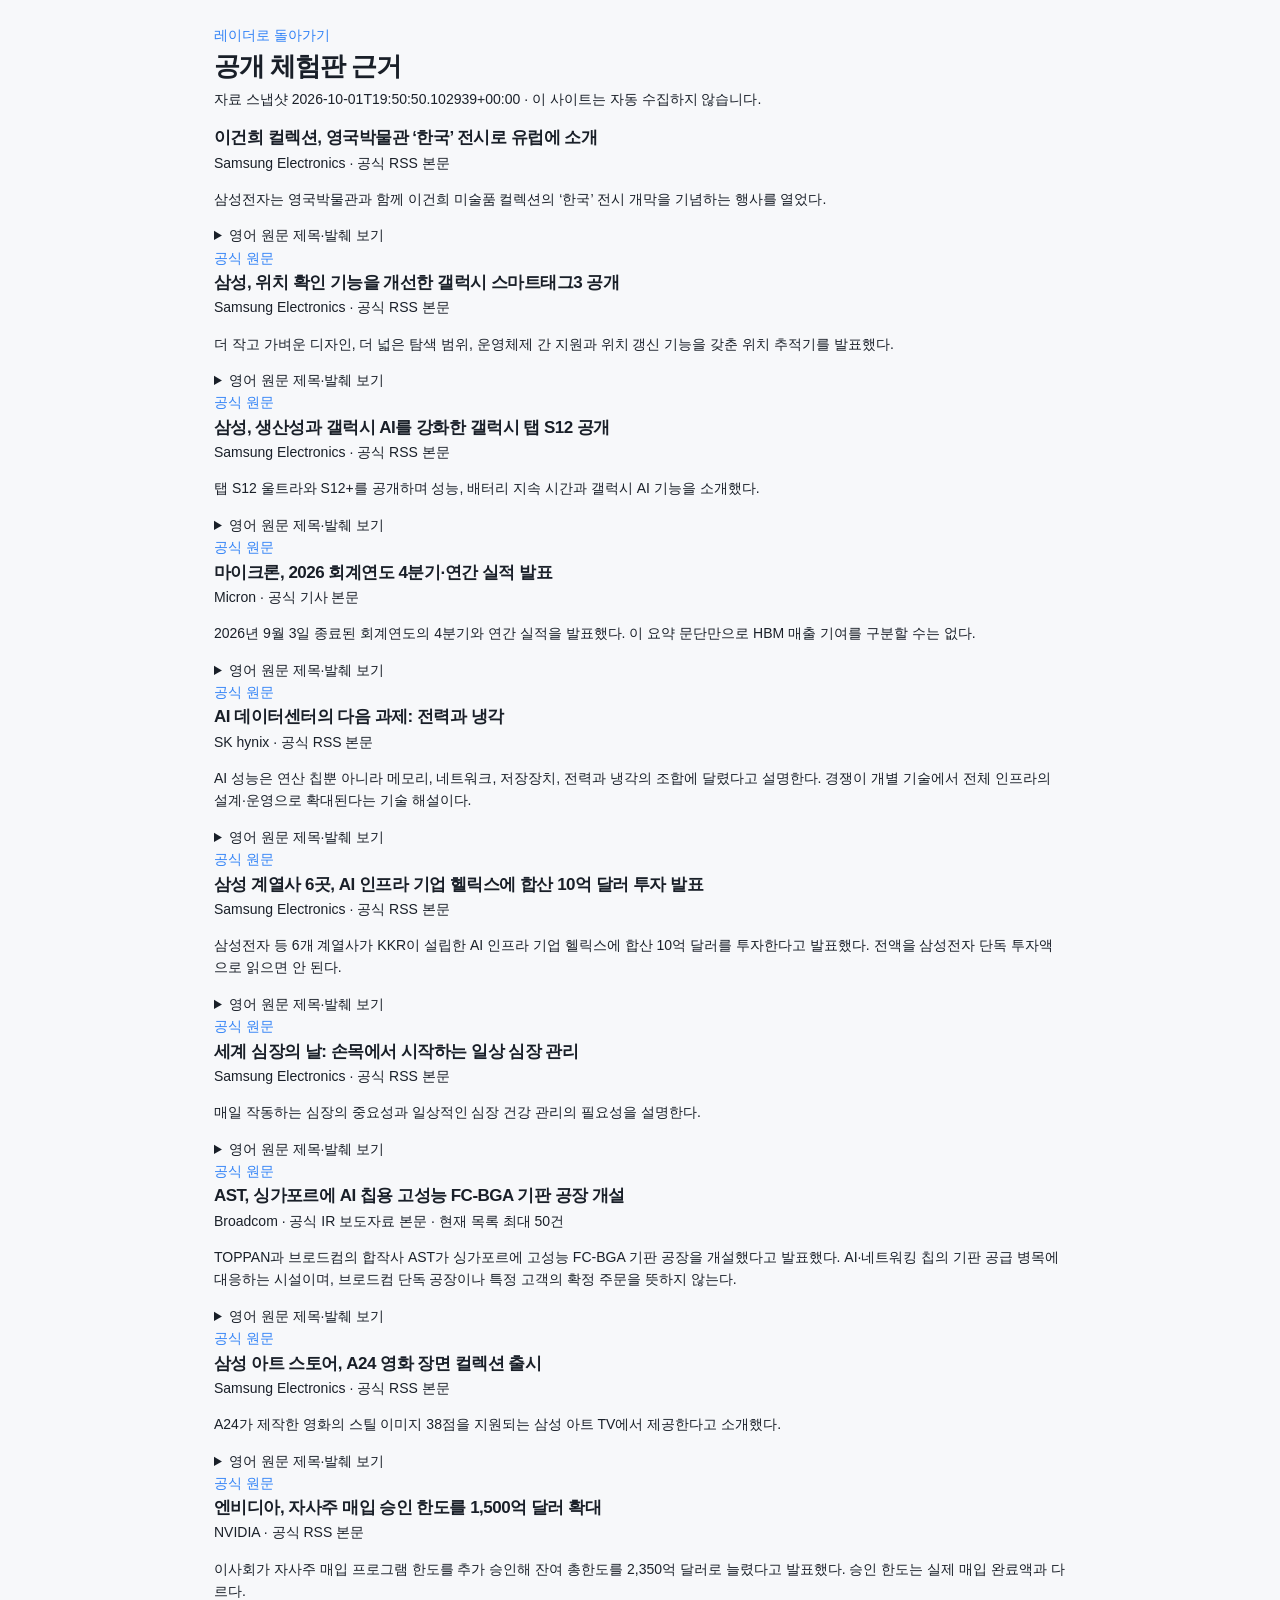
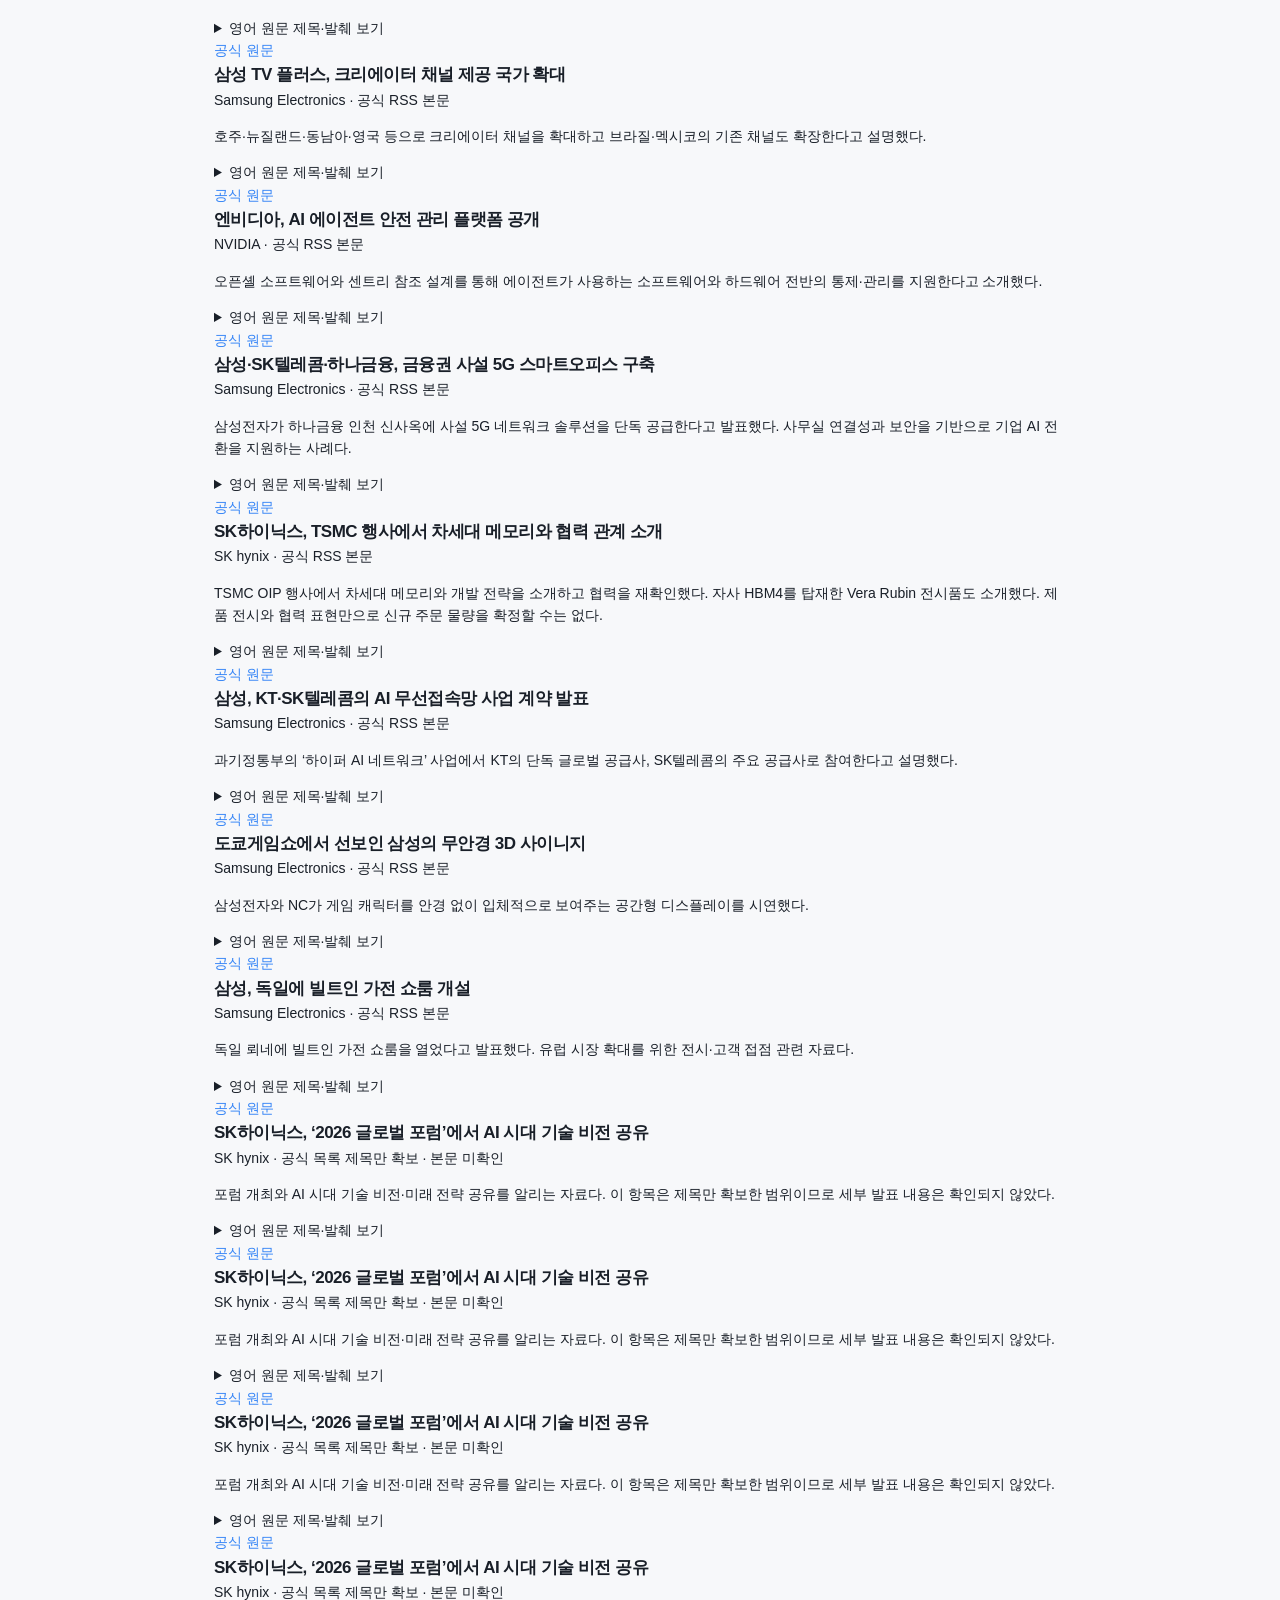
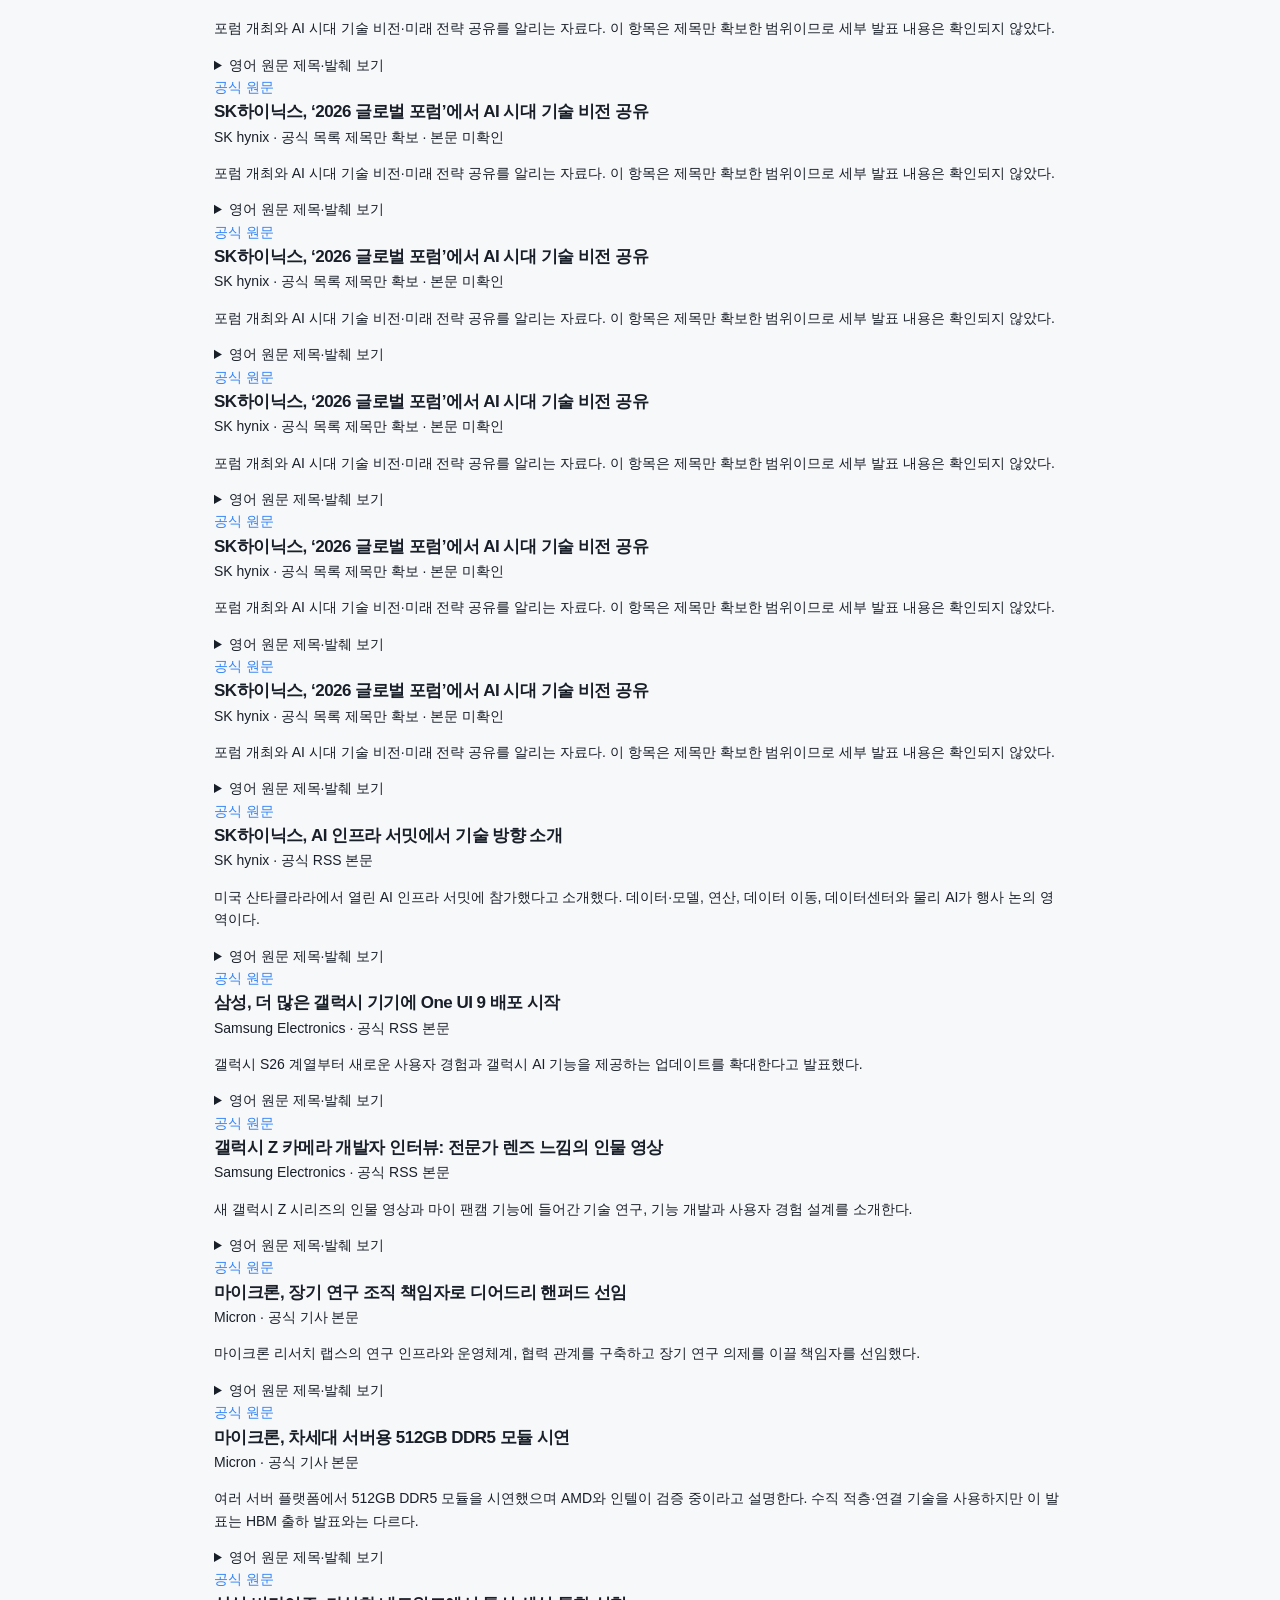
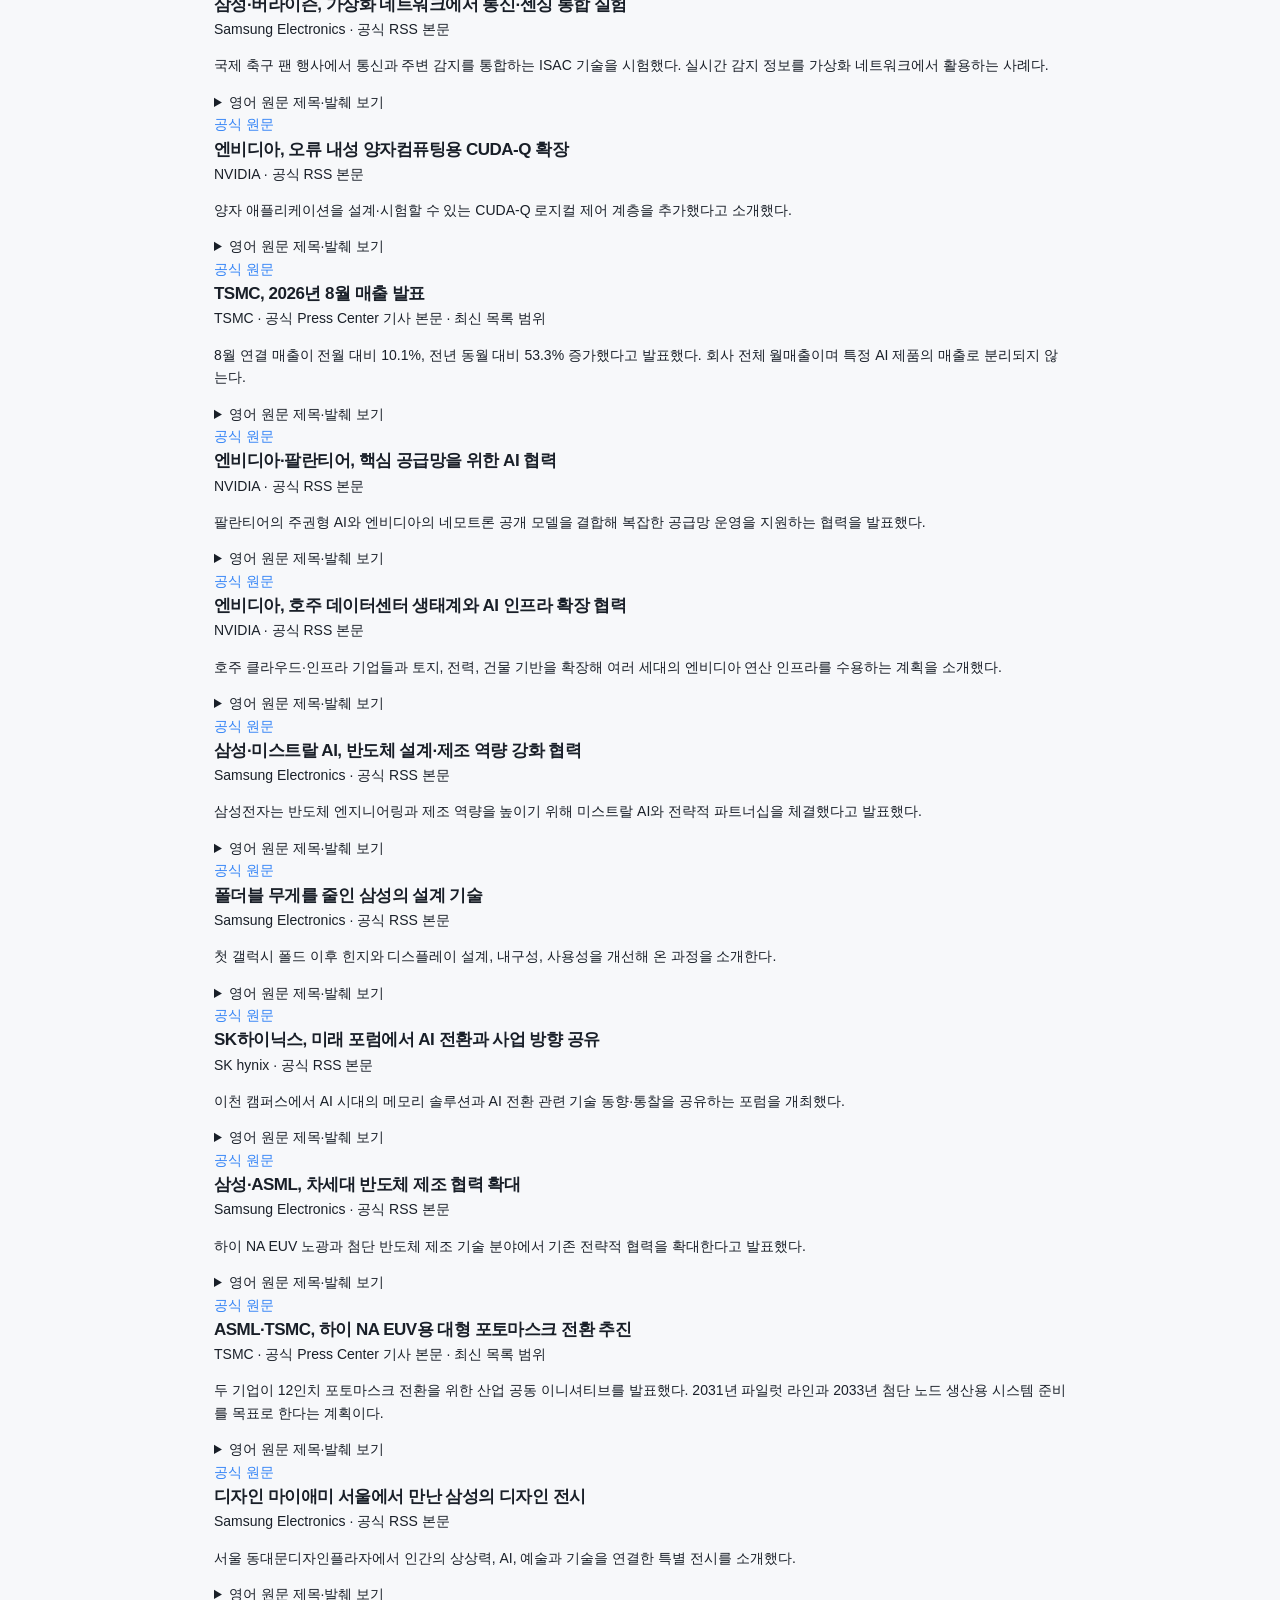
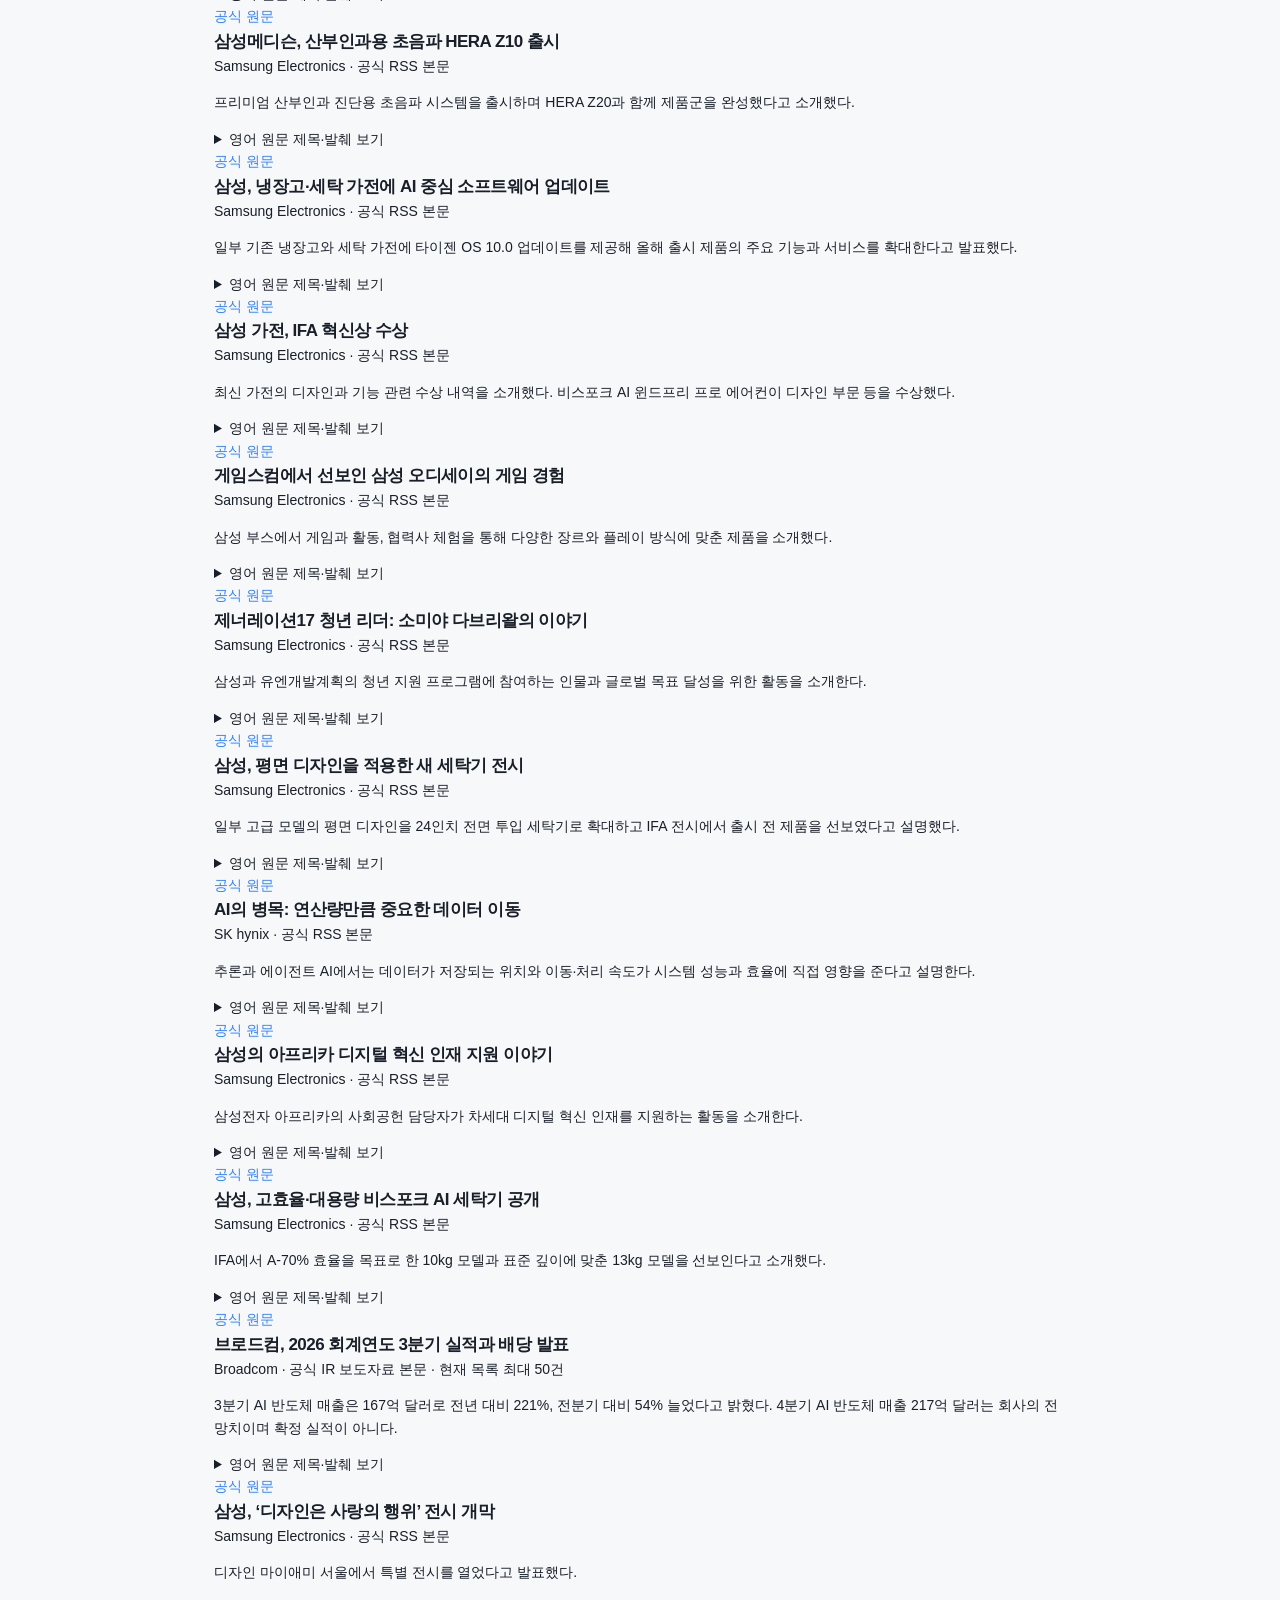
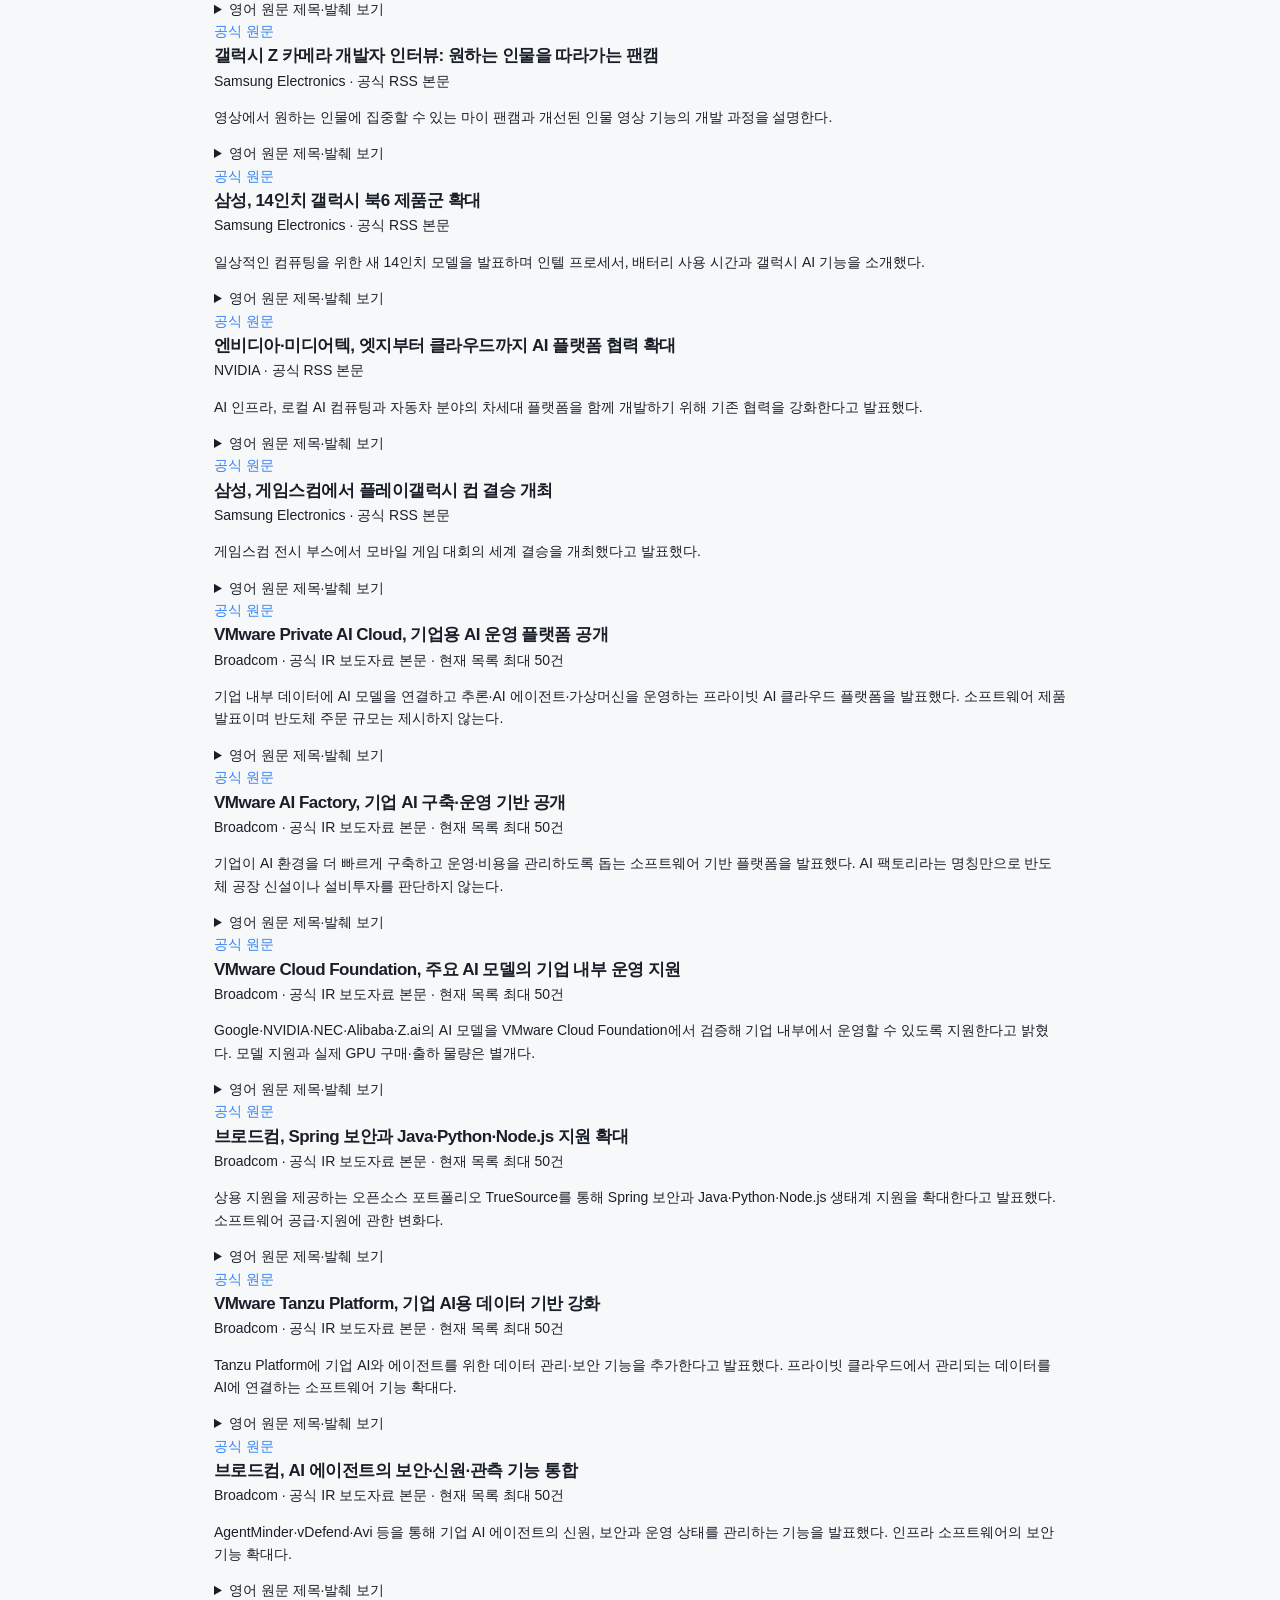
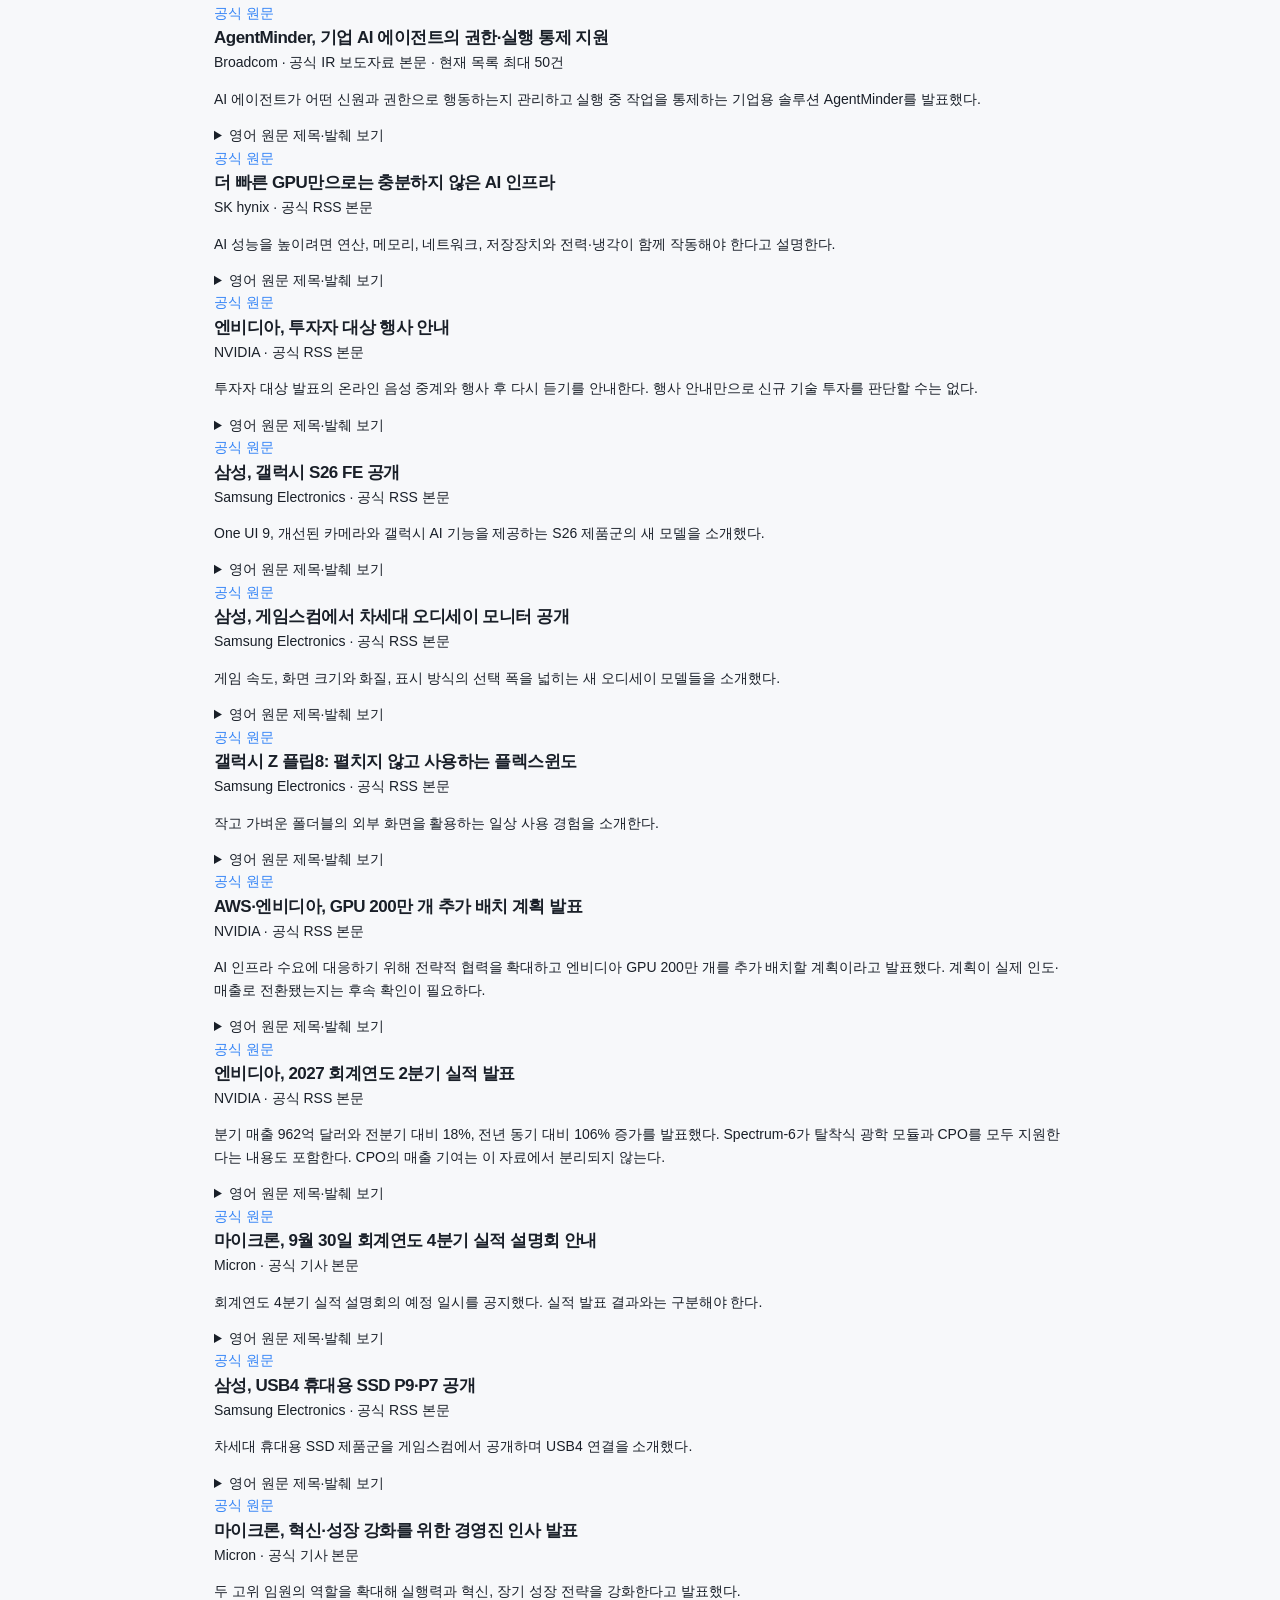
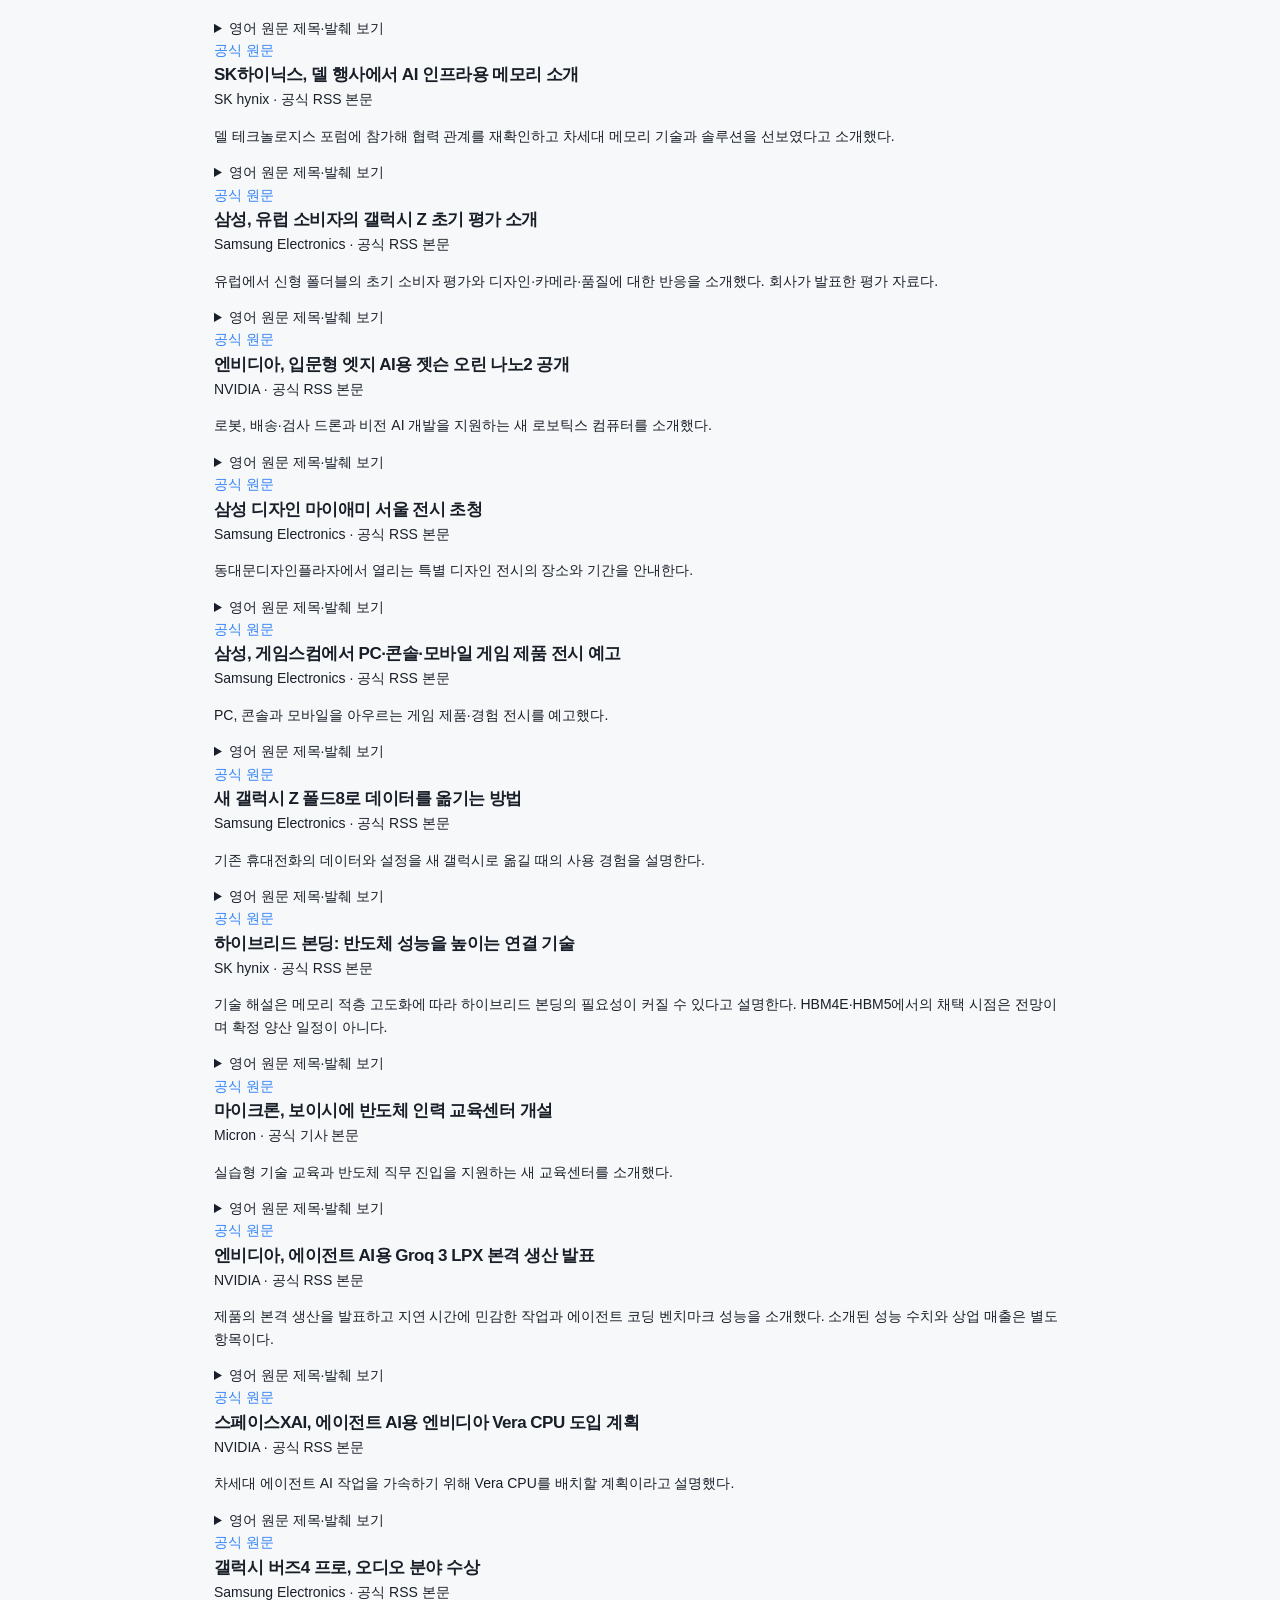
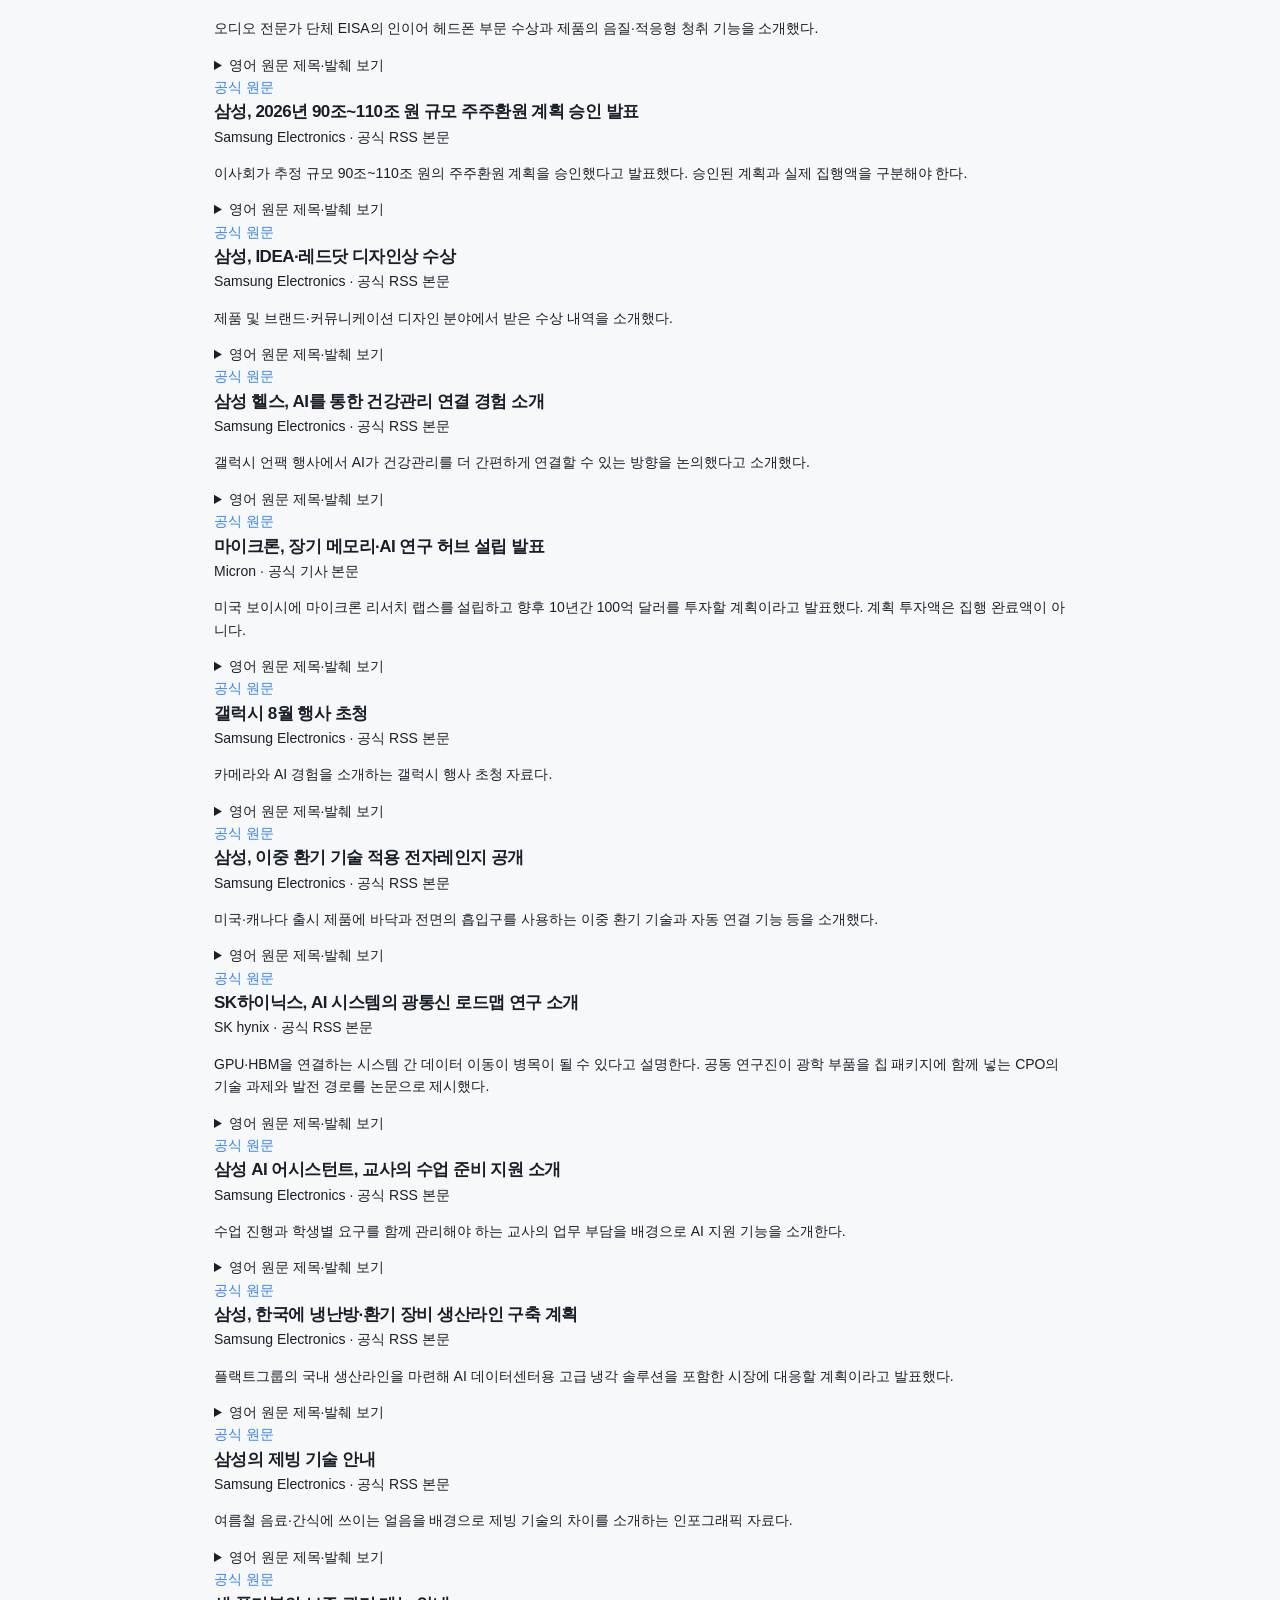
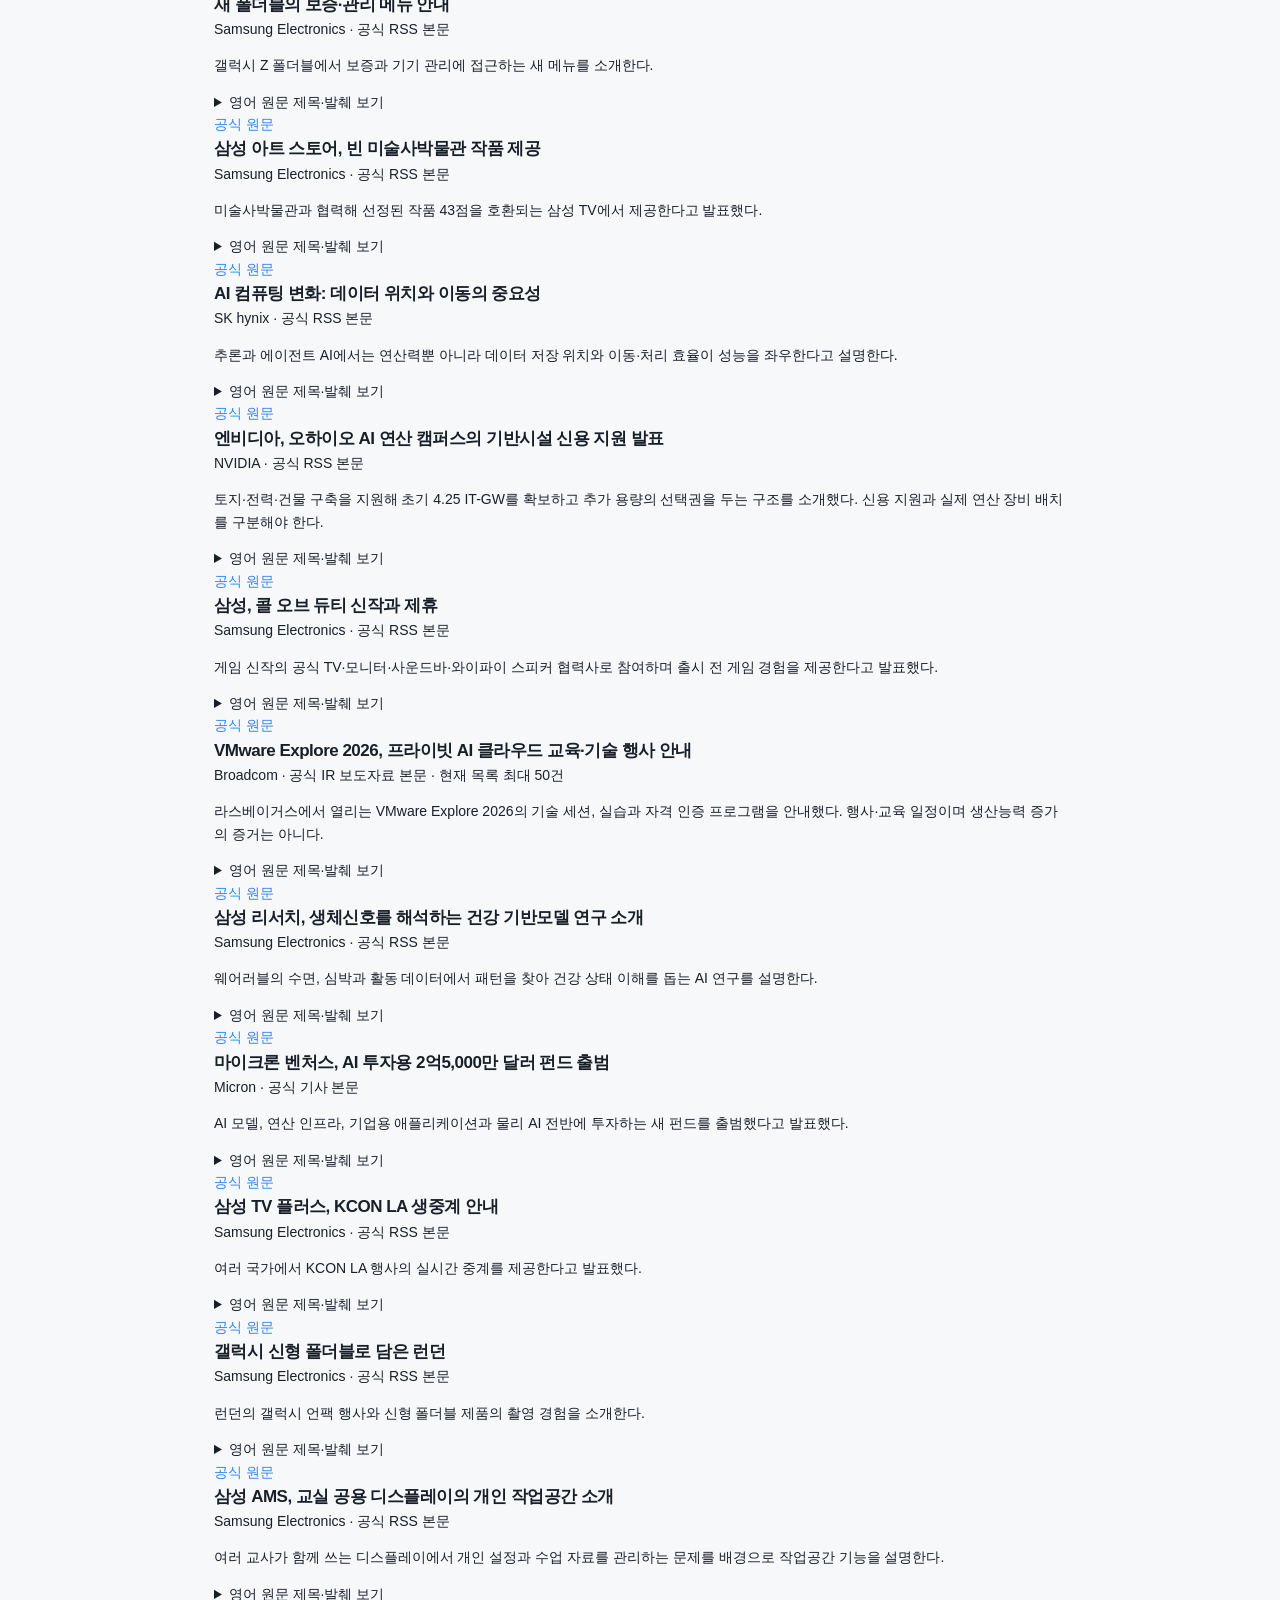
==== commit 7333a77a: "Publish hypothesis review history and evidence changes" ====
--- a/public/radar-report.html
+++ b/public/radar-report.html
@@ -1 +1 @@
-<!doctype html><html lang="ko"><meta charset="utf-8"><meta name="viewport" content="width=device-width,initial-scale=1"><title>Radar 근거 스냅샷</title><link rel="stylesheet" href="assets/radar.css"><body><main style="max-width:900px;margin:auto;padding:24px"><a href="index.html">레이더로 돌아가기</a><h1>공개 체험판 근거</h1><p>자료 스냅샷 2026-10-01T19:21:02.176641+00:00 · 이 사이트는 자동 수집하지 않습니다.</p><article><h2>이건희 컬렉션, 영국박물관 ‘한국’ 전시로 유럽에 소개</h2><p>Samsung Electronics · 공식 RSS 본문</p><p>삼성전자는 영국박물관과 함께 이건희 미술품 컬렉션의 ‘한국’ 전시 개막을 기념하는 행사를 열었다.</p><details><summary>영어 원문 제목·발췌 보기</summary><p>Lee Kun-Hee Collection Expands to Europe With Opening of ‘Korea’ Exhibition at the British Museum</p><p>Samsung Electronics, in partnership with the British Museum, hosted a gala event on Sept. 30 at the museum to commemorate the opening of “Korea” exhibition, a major showcasing of works from the late Samsung Chairman Lee Kun-Hee’s renowned art collection.</p></details><a href="https://news.samsung.com/global/lee-kun-hee-collection-expands-to-europe-with-opening-of-korea-exhibition-at-the-british-museum" rel="noopener noreferrer">공식 원문</a></article><article><h2>삼성, 위치 확인 기능을 개선한 갤럭시 스마트태그3 공개</h2><p>Samsung Electronics · 공식 RSS 본문</p><p>더 작고 가벼운 디자인, 더 넓은 탐색 범위, 운영체제 간 지원과 위치 갱신 기능을 갖춘 위치 추적기를 발표했다.</p><details><summary>영어 원문 제목·발췌 보기</summary><p>Samsung Galaxy SmartTag3 Makes It Easier To Keep Track of What Matters</p><p>Samsung Electronics today announced the new Galaxy SmartTag3, a compact tracker that combines a smaller, lighter design with longer-range finding, cross-OS support, faster location updates through the Galaxy Find Network and expanded proactive alerts. 1</p></details><a href="https://news.samsung.com/global/samsung-galaxy-smarttag3-makes-it-easier-to-keep-track-of-what-matters" rel="noopener noreferrer">공식 원문</a></article><article><h2>삼성, 생산성과 갤럭시 AI를 강화한 갤럭시 탭 S12 공개</h2><p>Samsung Electronics · 공식 RSS 본문</p><p>탭 S12 울트라와 S12+를 공개하며 성능, 배터리 지속 시간과 갤럭시 AI 기능을 소개했다.</p><details><summary>영어 원문 제목·발췌 보기</summary><p>Samsung Introduces Galaxy Tab S12 Series: The Ultimate Productivity Powerhouse Built for Growth</p><p>Samsung Electronics today unveiled the Galaxy Tab S12 series — Galaxy Tab S12 Ultra and Tab S12+ — delivering Samsung’s most capable and versatile tablet experience yet. Packing breakthrough performance, long-lasting battery life, and the latest Galaxy AI 1 into Galaxy Tab’s signature ultra-thin design, the new lineup turns complex workflows into effortless, everyday achievements whether it’s mastering skills, pursuing career goals, or exploring creative passions.</p></details><a href="https://news.samsung.com/global/samsung-introduces-galaxy-tab-s12-series-the-ultimate-productivity-powerhouse-built-for-growth" rel="noopener noreferrer">공식 원문</a></article><article><h2>마이크론, 2026 회계연도 4분기·연간 실적 발표</h2><p>Micron · 공식 기사 본문</p><p>2026년 9월 3일 종료된 회계연도의 4분기와 연간 실적을 발표했다. 이 요약 문단만으로 HBM 매출 기여를 구분할 수는 없다.</p><details><summary>영어 원문 제목·발췌 보기</summary><p>Micron Technology, Inc. Reports Record Fiscal Fourth-Quarter and Full-Year 2026 Results</p><p>BOISE, Idaho, Sept. 30, 2026 (GLOBE NEWSWIRE) -- Micron Technology, Inc. (Nasdaq: MU) today announced results for its fourth quarter and full year of fiscal 2026, which ended September 3, 2026.</p></details><a href="https://investors.micron.com/news/press-release/2026/Micron-Technology-Inc--Reports-Record-Fiscal-Fourth-Quarter-and-Full-Year-2026-Results/default.aspx" rel="noopener noreferrer">공식 원문</a></article><article><h2>AI 데이터센터의 다음 과제: 전력과 냉각</h2><p>SK hynix · 공식 RSS 본문</p><p>AI 성능은 연산 칩뿐 아니라 메모리, 네트워크, 저장장치, 전력과 냉각의 조합에 달렸다고 설명한다. 경쟁이 개별 기술에서 전체 인프라의 설계·운영으로 확대된다는 기술 해설이다.</p><details><summary>영어 원문 제목·발췌 보기</summary><p>[AI infrastructure insight] Why power and cooling have become the next challenge for AI data centers</p><p>AI is no longer defined by a single model or AI processor. For AI to operate effectively in real-world services and industrial applications, it takes faster compute, wider memory bandwidth, higher-performance networks, more efficient storage, and more stable power and cooling working seamlessly together. This is why competition in AI is shifting beyond individual technologies to the design and operation of the entire infrastructure.</p></details><a href="https://news.skhynix.com/en/ai-infrastructure-insight-ep3/" rel="noopener noreferrer">공식 원문</a></article><article><h2>삼성 계열사 6곳, AI 인프라 기업 헬릭스에 합산 10억 달러 투자 발표</h2><p>Samsung Electronics · 공식 RSS 본문</p><p>삼성전자 등 6개 계열사가 KKR이 설립한 AI 인프라 기업 헬릭스에 합산 10억 달러를 투자한다고 발표했다. 전액을 삼성전자 단독 투자액으로 읽으면 안 된다.</p><details><summary>영어 원문 제목·발췌 보기</summary><p>Samsung To Invest USD 1 Billion in AI Infrastructure Company Helix</p><p>Samsung Electronics, Samsung C&amp;T, Samsung SDS, Samsung SDI, Samsung Life Insurance and Samsung Fire &amp; Marine Insurance today announced they are investing a combined USD 1 billion in Helix Digital Infrastructure, an AI infrastructure company established by global investment firm KKR.</p></details><a href="https://news.samsung.com/global/samsung-to-invest-usd-1-billion-in-ai-infrastructure-company-helix" rel="noopener noreferrer">공식 원문</a></article><article><h2>세계 심장의 날: 손목에서 시작하는 일상 심장 관리</h2><p>Samsung Electronics · 공식 RSS 본문</p><p>매일 작동하는 심장의 중요성과 일상적인 심장 건강 관리의 필요성을 설명한다.</p><details><summary>영어 원문 제목·발췌 보기</summary><p>[World Heart Day] Taking Care of Your Heart Every Day, Starting From Your Wrist</p><p>No matter who you are or what you do, we all have one constant companion we rely on every single day: our heart. Unseen but always at work, it beats around 100,000 times a day, keeping pace with us through every moment. Yet for something so essential to our lives, taking care of our hearts is often overlooked until it’s too late.</p></details><a href="https://news.samsung.com/global/world-heart-day-taking-care-of-your-heart-every-day-starting-from-your-wrist" rel="noopener noreferrer">공식 원문</a></article><article><h2>AST, 싱가포르에 AI 칩용 고성능 FC-BGA 기판 공장 개설</h2><p>Broadcom · 공식 IR 보도자료 본문 · 현재 목록 최대 50건</p><p>TOPPAN과 브로드컴의 합작사 AST가 싱가포르에 고성능 FC-BGA 기판 공장을 개설했다고 발표했다. AI·네트워킹 칩의 기판 공급 병목에 대응하는 시설이며, 브로드컴 단독 공장이나 특정 고객의 확정 주문을 뜻하지 않는다.</p><details><summary>영어 원문 제목·발췌 보기</summary><p>AST Completes Singapore&#x27;s First High-End FC-BGA Substrate Facility to Meet Growing AI Chip Demand</p><p>“AST’s facility will boost Singapore’s capabilities in advanced substrates, which is a critical enabler for advanced packaging, and strengthen our position in the global semiconductor value chain,” said Png Cheong Boon, Chairman, Singapore Economic Development Board. “Singapore has served as an important base for Broadcom and TOPPAN. We are glad that both companies are growing their manufacturing and R&amp;D presence here through AST. EDB will continue to work with both companies and AST to build new capabilities to support global demand for semiconductors, and create new jobs and opportunities here.”</p></details><a href="https://investors.broadcom.com/news-releases/news-release-details/ast-completes-singapores-first-high-end-fc-bga-substrate" rel="noopener noreferrer">공식 원문</a></article><article><h2>삼성 아트 스토어, A24 영화 장면 컬렉션 출시</h2><p>Samsung Electronics · 공식 RSS 본문</p><p>A24가 제작한 영화의 스틸 이미지 38점을 지원되는 삼성 아트 TV에서 제공한다고 소개했다.</p><details><summary>영어 원문 제목·발췌 보기</summary><p>Samsung Art Store Debuts First-Ever Cinematic Collection for Samsung TVs</p><p>Samsung Art Store 1 has announced its first-ever cinematic collection, featuring 38 stills from acclaimed films produced by studio A24. Available on supported Samsung Art TVs worldwide, the collection allows subscribers to revisit memorable moments and discover new favorites at home.</p></details><a href="https://news.samsung.com/global/samsung-art-store-debuts-first-ever-cinematic-collection-for-samsung-tvs" rel="noopener noreferrer">공식 원문</a></article><article><h2>엔비디아, 자사주 매입 승인 한도를 1,500억 달러 확대</h2><p>NVIDIA · 공식 RSS 본문</p><p>이사회가 자사주 매입 프로그램 한도를 추가 승인해 잔여 총한도를 2,350억 달러로 늘렸다고 발표했다. 승인 한도는 실제 매입 완료액과 다르다.</p><details><summary>영어 원문 제목·발췌 보기</summary><p>NVIDIA Announces a $150 Billion Share Repurchase Authorization Increase</p><p>NVIDIA’s Board of Directors has authorized a $150 billion increase to the share repurchase program, raising the remaining total program to $235 billion.</p></details><a href="https://nvidianews.nvidia.com/news/nvidia-announces-a-150-billion-share-repurchase-authorization-increase" rel="noopener noreferrer">공식 원문</a></article><article><h2>삼성 TV 플러스, 크리에이터 채널 제공 국가 확대</h2><p>Samsung Electronics · 공식 RSS 본문</p><p>호주·뉴질랜드·동남아·영국 등으로 크리에이터 채널을 확대하고 브라질·멕시코의 기존 채널도 확장한다고 설명했다.</p><details><summary>영어 원문 제목·발췌 보기</summary><p>Samsung TV Plus Expands Global Creator Lineup to More Markets</p><p>Samsung TV Plus is expanding its creator offerings to more markets worldwide. Samsung Electronics’ subscription-free streaming service introduced new creator-led channels across Australia, New Zealand, the Philippines, Singapore, Thailand, and the United Kingdom — while extending existing creator channels to Brazil and Mexico. Spanning lifestyle, food, sports, news, and science, the additions broaden access to content from leading creators.</p></details><a href="https://news.samsung.com/global/samsung-tv-plus-expands-global-creator-lineup-to-more-markets" rel="noopener noreferrer">공식 원문</a></article><article><h2>엔비디아, AI 에이전트 안전 관리 플랫폼 공개</h2><p>NVIDIA · 공식 RSS 본문</p><p>오픈셸 소프트웨어와 센트리 참조 설계를 통해 에이전트가 사용하는 소프트웨어와 하드웨어 전반의 통제·관리를 지원한다고 소개했다.</p><details><summary>영어 원문 제목·발췌 보기</summary><p>NVIDIA Launches Open Agent Safety Platform to Secure Agents From Testing to Deployment</p><p>NVIDIA Open Agent Safety Platform consists of NVIDIA OpenShell open source software and the NVIDIA Sentry reference system design that enables full-stack governance and control across software and the hardware, compute and robotics systems that run agents.</p></details><a href="https://nvidianews.nvidia.com/news/open-agent-safety-platform" rel="noopener noreferrer">공식 원문</a></article><article><h2>삼성·SK텔레콤·하나금융, 금융권 사설 5G 스마트오피스 구축</h2><p>Samsung Electronics · 공식 RSS 본문</p><p>삼성전자가 하나금융 인천 신사옥에 사설 5G 네트워크 솔루션을 단독 공급한다고 발표했다. 사무실 연결성과 보안을 기반으로 기업 AI 전환을 지원하는 사례다.</p><details><summary>영어 원문 제목·발췌 보기</summary><p>Samsung, SK Telecom, and Hana Financial Group Build Korea’s First Private 5G Smart Office in the Financial Sector</p><p>Samsung Electronics today announced that the company serves as the sole vendor to deliver its private 5G network solutions, powering a smart office at Hana Financial Group’s new headquarters in Incheon, South Korea. As the first of its kind in the Korean financial sector, this new connected office elevates convenience in mobility and provides a foundation for enterprise AI transformation (AX) while meeting the stringent security requirements of this industry.</p></details><a href="https://news.samsung.com/global/samsung-sk-telecom-and-hana-financial-group-buildkoreas-first-private-5g-smart-office-in-the-financial-sector" rel="noopener noreferrer">공식 원문</a></article><article><h2>SK하이닉스, TSMC 행사에서 차세대 메모리와 협력 관계 소개</h2><p>SK hynix · 공식 RSS 본문</p><p>TSMC OIP 행사에서 차세대 메모리와 개발 전략을 소개하고 협력을 재확인했다. 자사 HBM4를 탑재한 Vera Rubin 전시품도 소개했다. 제품 전시와 협력 표현만으로 신규 주문 물량을 확정할 수는 없다.</p><details><summary>영어 원문 제목·발췌 보기</summary><p>“Behind AI’s Rapid Growth Lies Memory” — SK hynix Shares Its Next-Generation Memory Portfolio at the TSMC OIP Conference</p><p>Meeting SK hynix Inside the Superchip — Demonstrating HBM Capabilities That Have Advanced Alongside AI</p></details><a href="https://news.skhynix.com/en/tsmc-oip-conference-2026/" rel="noopener noreferrer">공식 원문</a></article><article><h2>삼성, KT·SK텔레콤의 AI 무선접속망 사업 계약 발표</h2><p>Samsung Electronics · 공식 RSS 본문</p><p>과기정통부의 ‘하이퍼 AI 네트워크’ 사업에서 KT의 단독 글로벌 공급사, SK텔레콤의 주요 공급사로 참여한다고 설명했다.</p><details><summary>영어 원문 제목·발췌 보기</summary><p>Samsung at the Forefront of Korea’s AI RAN Projects with KT and SK Telecom</p><p>Samsung Electronics today announced it has signed contracts with KT and SK Telecom for their AI RAN projects under the Korean Ministry of Science and ICT’s (MSIT) “Hyper AI Network” initiative, taking on the roles of sole global vendor for KT and main vendor for SK Telecom. Building on its decades-long partnerships with the country’s leading operators and its leadership in software-driven, AI-native network innovation, Samsung is the only partner selected for both projects.</p></details><a href="https://news.samsung.com/global/samsung-at-the-forefront-of-koreas-ai-ran-projects-with-kt-and-sk-telecom" rel="noopener noreferrer">공식 원문</a></article><article><h2>도쿄게임쇼에서 선보인 삼성의 무안경 3D 사이니지</h2><p>Samsung Electronics · 공식 RSS 본문</p><p>삼성전자와 NC가 게임 캐릭터를 안경 없이 입체적으로 보여주는 공간형 디스플레이를 시연했다.</p><details><summary>영어 원문 제목·발췌 보기</summary><p>Bringing Fantasy Characters to Life: Samsung Spatial Signage Transforms Tokyo Game Show 2026</p><p>At Tokyo Game Show (TGS) 2026, held from September 17 to 20 at Makuhari Messe in Chiba, Japan, Samsung Electronics and NC demonstrated the future of fan engagement by bringing the characters of Astrae Oratio — the upcoming urban fantasy RPG — into the physical world through glasses-free 3D Spatial Signage.</p></details><a href="https://news.samsung.com/global/bringing-fantasy-characters-to-life-samsung-spatial-signage-transforms-tokyo-game-show-2026" rel="noopener noreferrer">공식 원문</a></article><article><h2>삼성, 독일에 빌트인 가전 쇼룸 개설</h2><p>Samsung Electronics · 공식 RSS 본문</p><p>독일 뢰네에 빌트인 가전 쇼룸을 열었다고 발표했다. 유럽 시장 확대를 위한 전시·고객 접점 관련 자료다.</p><details><summary>영어 원문 제목·발췌 보기</summary><p>Samsung Opens Built-In Appliance Showroom in Germany To Advance European Market Expansion</p><p>Samsung Electronics today announced the opening of a new built-in appliance showroom in Löhne, Germany.</p></details><a href="https://news.samsung.com/global/samsung-opens-built-in-appliance-showroom-in-germany-to-advance-european-market-expansion" rel="noopener noreferrer">공식 원문</a></article><article><h2>SK하이닉스, ‘2026 글로벌 포럼’에서 AI 시대 기술 비전 공유</h2><p>SK hynix · 공식 목록 제목만 확보 · 본문 미확인</p><p>포럼 개최와 AI 시대 기술 비전·미래 전략 공유를 알리는 자료다. 이 항목은 제목만 확보한 범위이므로 세부 발표 내용은 확인되지 않았다.</p><details><summary>영어 원문 제목·발췌 보기</summary><p>SK hynix Hosts ‘2026 Global Forum,’ Sharing Its Technology Vision and Future Strategy for the AI Era</p><p>SK hynix Hosts ‘2026 Global Forum,’ Sharing Its Technology Vision and Future Strategy for the AI Era</p></details><a href="https://news.skhynix.com/en/2026-global-forum-16/" rel="noopener noreferrer">공식 원문</a></article><article><h2>SK하이닉스, ‘2026 글로벌 포럼’에서 AI 시대 기술 비전 공유</h2><p>SK hynix · 공식 목록 제목만 확보 · 본문 미확인</p><p>포럼 개최와 AI 시대 기술 비전·미래 전략 공유를 알리는 자료다. 이 항목은 제목만 확보한 범위이므로 세부 발표 내용은 확인되지 않았다.</p><details><summary>영어 원문 제목·발췌 보기</summary><p>SK hynix Hosts ‘2026 Global Forum,’ Sharing Its Technology Vision and Future Strategy for the AI Era</p><p>SK hynix Hosts ‘2026 Global Forum,’ Sharing Its Technology Vision and Future Strategy for the AI Era</p></details><a href="https://news.skhynix.com/en/2026-global-forum-15/" rel="noopener noreferrer">공식 원문</a></article><article><h2>SK하이닉스, ‘2026 글로벌 포럼’에서 AI 시대 기술 비전 공유</h2><p>SK hynix · 공식 목록 제목만 확보 · 본문 미확인</p><p>포럼 개최와 AI 시대 기술 비전·미래 전략 공유를 알리는 자료다. 이 항목은 제목만 확보한 범위이므로 세부 발표 내용은 확인되지 않았다.</p><details><summary>영어 원문 제목·발췌 보기</summary><p>SK hynix Hosts ‘2026 Global Forum,’ Sharing Its Technology Vision and Future Strategy for the AI Era</p><p>SK hynix Hosts ‘2026 Global Forum,’ Sharing Its Technology Vision and Future Strategy for the AI Era</p></details><a href="https://news.skhynix.com/en/2026-global-forum-14/" rel="noopener noreferrer">공식 원문</a></article><article><h2>SK하이닉스, ‘2026 글로벌 포럼’에서 AI 시대 기술 비전 공유</h2><p>SK hynix · 공식 목록 제목만 확보 · 본문 미확인</p><p>포럼 개최와 AI 시대 기술 비전·미래 전략 공유를 알리는 자료다. 이 항목은 제목만 확보한 범위이므로 세부 발표 내용은 확인되지 않았다.</p><details><summary>영어 원문 제목·발췌 보기</summary><p>SK hynix Hosts ‘2026 Global Forum,’ Sharing Its Technology Vision and Future Strategy for the AI Era</p><p>SK hynix Hosts ‘2026 Global Forum,’ Sharing Its Technology Vision and Future Strategy for the AI Era</p></details><a href="https://news.skhynix.com/en/2026-global-forum-13/" rel="noopener noreferrer">공식 원문</a></article><article><h2>SK하이닉스, ‘2026 글로벌 포럼’에서 AI 시대 기술 비전 공유</h2><p>SK hynix · 공식 목록 제목만 확보 · 본문 미확인</p><p>포럼 개최와 AI 시대 기술 비전·미래 전략 공유를 알리는 자료다. 이 항목은 제목만 확보한 범위이므로 세부 발표 내용은 확인되지 않았다.</p><details><summary>영어 원문 제목·발췌 보기</summary><p>SK hynix Hosts ‘2026 Global Forum,’ Sharing Its Technology Vision and Future Strategy for the AI Era</p><p>SK hynix Hosts ‘2026 Global Forum,’ Sharing Its Technology Vision and Future Strategy for the AI Era</p></details><a href="https://news.skhynix.com/en/2026-global-forum-12/" rel="noopener noreferrer">공식 원문</a></article><article><h2>SK하이닉스, ‘2026 글로벌 포럼’에서 AI 시대 기술 비전 공유</h2><p>SK hynix · 공식 목록 제목만 확보 · 본문 미확인</p><p>포럼 개최와 AI 시대 기술 비전·미래 전략 공유를 알리는 자료다. 이 항목은 제목만 확보한 범위이므로 세부 발표 내용은 확인되지 않았다.</p><details><summary>영어 원문 제목·발췌 보기</summary><p>SK hynix Hosts ‘2026 Global Forum,’ Sharing Its Technology Vision and Future Strategy for the AI Era</p><p>SK hynix Hosts ‘2026 Global Forum,’ Sharing Its Technology Vision and Future Strategy for the AI Era</p></details><a href="https://news.skhynix.com/en/2026-global-forum-11/" rel="noopener noreferrer">공식 원문</a></article><article><h2>SK하이닉스, ‘2026 글로벌 포럼’에서 AI 시대 기술 비전 공유</h2><p>SK hynix · 공식 목록 제목만 확보 · 본문 미확인</p><p>포럼 개최와 AI 시대 기술 비전·미래 전략 공유를 알리는 자료다. 이 항목은 제목만 확보한 범위이므로 세부 발표 내용은 확인되지 않았다.</p><details><summary>영어 원문 제목·발췌 보기</summary><p>SK hynix Hosts ‘2026 Global Forum,’ Sharing Its Technology Vision and Future Strategy for the AI Era</p><p>SK hynix Hosts ‘2026 Global Forum,’ Sharing Its Technology Vision and Future Strategy for the AI Era</p></details><a href="https://news.skhynix.com/en/2026-global-forum-10/" rel="noopener noreferrer">공식 원문</a></article><article><h2>SK하이닉스, ‘2026 글로벌 포럼’에서 AI 시대 기술 비전 공유</h2><p>SK hynix · 공식 목록 제목만 확보 · 본문 미확인</p><p>포럼 개최와 AI 시대 기술 비전·미래 전략 공유를 알리는 자료다. 이 항목은 제목만 확보한 범위이므로 세부 발표 내용은 확인되지 않았다.</p><details><summary>영어 원문 제목·발췌 보기</summary><p>SK hynix Hosts ‘2026 Global Forum,’ Sharing Its Technology Vision and Future Strategy for the AI Era</p><p>SK hynix Hosts ‘2026 Global Forum,’ Sharing Its Technology Vision and Future Strategy for the AI Era</p></details><a href="https://news.skhynix.com/en/2026-global-forum-9/" rel="noopener noreferrer">공식 원문</a></article><article><h2>SK하이닉스, ‘2026 글로벌 포럼’에서 AI 시대 기술 비전 공유</h2><p>SK hynix · 공식 목록 제목만 확보 · 본문 미확인</p><p>포럼 개최와 AI 시대 기술 비전·미래 전략 공유를 알리는 자료다. 이 항목은 제목만 확보한 범위이므로 세부 발표 내용은 확인되지 않았다.</p><details><summary>영어 원문 제목·발췌 보기</summary><p>SK hynix Hosts ‘2026 Global Forum,’ Sharing Its Technology Vision and Future Strategy for the AI Era</p><p>SK hynix Hosts ‘2026 Global Forum,’ Sharing Its Technology Vision and Future Strategy for the AI Era</p></details><a href="https://news.skhynix.com/en/2026-global-forum-8/" rel="noopener noreferrer">공식 원문</a></article><article><h2>SK하이닉스, AI 인프라 서밋에서 기술 방향 소개</h2><p>SK hynix · 공식 RSS 본문</p><p>미국 산타클라라에서 열린 AI 인프라 서밋에 참가했다고 소개했다. 데이터·모델, 연산, 데이터 이동, 데이터센터와 물리 AI가 행사 논의 영역이다.</p><details><summary>영어 원문 제목·발췌 보기</summary><p>SK hynix Presents ‘New Spectrum’ for AI Infrastructure at ‘AI Infra Summit 2026’</p><p>The HBF session consisted of an introduction video and an HBF structural model. As the AI paradigm shifts from training to inference, there is a growing need for a new memory tier between HBM * , which offers high bandwidth, and SSDs, which can store large volumes of data. HBF (High Bandwidth Flash) is a next-generation NAND solution that applies TSV * technology like HBM, simultaneously delivering the large capacity of conventional storage and high bandwidth. It is drawing attention as a core AI memory technology poised to open the inference-centric era of Agentic AI. Accordingly, the HBF session attracted the greatest interest from visitors at this exhibition. Many of the visitors stayed at the booth to watch the introduction video through to the end, while others spent considerable time in front of the product mock-up, closely examining the structure of HBF.</p></details><a href="https://news.skhynix.com/en/ai-infra-summit-2026/" rel="noopener noreferrer">공식 원문</a></article><article><h2>삼성, 더 많은 갤럭시 기기에 One UI 9 배포 시작</h2><p>Samsung Electronics · 공식 RSS 본문</p><p>갤럭시 S26 계열부터 새로운 사용자 경험과 갤럭시 AI 기능을 제공하는 업데이트를 확대한다고 발표했다.</p><details><summary>영어 원문 제목·발췌 보기</summary><p>Samsung Begins Official Rollout of One UI 9, Bringing the Latest Galaxy Experiences to More Devices</p><p>Samsung Electronics today announced the expansion of One UI 9 to more Galaxy devices, with the rollout beginning today starting with the Galaxy S26, S26+, and S26 Ultra. 1 Following its debut on Galaxy Z Fold8 Ultra, Fold8, and Flip8, One UI 9 brings an easier, more seamless mobile experience across form factors, as well as enhanced Galaxy AI that is richer, more personal, and more helpful.</p></details><a href="https://news.samsung.com/global/samsung-begins-official-rollout-of-one-ui-9-bringing-the-latest-galaxy-experiences-to-more-devices" rel="noopener noreferrer">공식 원문</a></article><article><h2>갤럭시 Z 카메라 개발자 인터뷰: 전문가 렌즈 느낌의 인물 영상</h2><p>Samsung Electronics · 공식 RSS 본문</p><p>새 갤럭시 Z 시리즈의 인물 영상과 마이 팬캠 기능에 들어간 기술 연구, 기능 개발과 사용자 경험 설계를 소개한다.</p><details><summary>영어 원문 제목·발췌 보기</summary><p>[Interview] The People Behind the Galaxy Z Series’ Camera Innovations ②: How Portrait Video Recreates the Look of Professional Camera Lenses</p><p>Unveiled at Galaxy Unpacked July 2026, Samsung Electronics’ Galaxy Z series introduces My FanCam — a new feature that lets users focus their edits on a person of their choice — as well as an enhanced Portrait Video that recreates the look of professional camera lenses. While the two features offer different camera experiences, both draw on expertise spanning foundational technology research, feature development, and user experience design. As part of “The People Behind the Galaxy Z Series’ Camera Innovations,” Samsung Newsroom sat down with experts from Samsung Research and the Mobile eXperience (MX) Business to discuss the technical challenges and collaboration behind the two features.</p></details><a href="https://news.samsung.com/global/interview-the-people-behind-the-galaxy-z-series-camera-innovations-%e2%91%a1-how-portrait-video-recreates-the-look-of-professional-camera-lenses" rel="noopener noreferrer">공식 원문</a></article><article><h2>마이크론, 장기 연구 조직 책임자로 디어드리 핸퍼드 선임</h2><p>Micron · 공식 기사 본문</p><p>마이크론 리서치 랩스의 연구 인프라와 운영체계, 협력 관계를 구축하고 장기 연구 의제를 이끌 책임자를 선임했다.</p><details><summary>영어 원문 제목·발췌 보기</summary><p>Micron Appoints Deirdre Hanford to Lead Micron Research Labs</p><p>Micron Research Labs, announced in August 2026 , is a global research institution headquartered in Boise, Idaho, and backed by Micron’s planned $10 billion investment over the next decade. As the first dedicated memory research hub of its kind in the U.S., it is connected to Micron’s research and technology footprint across the U.S., Europe, Japan, India, Singapore and Taiwan, with work spanning critical memory process technologies, future memory and compute architectures, advanced packaging and next-generation semiconductor manufacturing. Micron Research Labs builds on Micron’s previously announced U.S. investment plan of more than $250 billion in both manufacturing and R&amp;D, expected to create 90,000 American jobs.</p></details><a href="https://investors.micron.com/news/press-release/2026/Micron-Appoints-Deirdre-Hanford-to-Lead-Micron-Research-Labs/default.aspx" rel="noopener noreferrer">공식 원문</a></article><article><h2>마이크론, 차세대 서버용 512GB DDR5 모듈 시연</h2><p>Micron · 공식 기사 본문</p><p>여러 서버 플랫폼에서 512GB DDR5 모듈을 시연했으며 AMD와 인텔이 검증 중이라고 설명한다. 수직 적층·연결 기술을 사용하지만 이 발표는 HBM 출하 발표와는 다르다.</p><details><summary>영어 원문 제목·발췌 보기</summary><p>Micron Advances Memory Innovation With the World&#x27;s First Ultra-Dense Module for Next-Generation Servers</p><p>BOISE, Idaho, Sept. 15, 2026 (GLOBE NEWSWIRE) -- Micron Technology, Inc. (Nasdaq: MU), today announced a major milestone in memory innovation with the successful demonstration of the world&#x27;s first 512GB DDR5 module on multiple server platforms. The achievement reinforces Micron&#x27;s leadership in high-performance, high-capacity server memory and provides enterprise data center and cloud customers with a path to support large and demanding AI, analytics, in-memory database and simulation-heavy workloads with greater efficiency. Leading semiconductor enablers, AMD and Intel, are both actively validating the module, which will deliver speeds up to 9,200 MT/s.</p></details><a href="https://investors.micron.com/news/press-release/2026/Micron-Advances-Memory-Innovation-With-the-Worlds-First-Ultra-Dense-Module-for-Next-Generation-Servers/default.aspx" rel="noopener noreferrer">공식 원문</a></article><article><h2>삼성·버라이즌, 가상화 네트워크에서 통신·센싱 통합 실험</h2><p>Samsung Electronics · 공식 RSS 본문</p><p>국제 축구 팬 행사에서 통신과 주변 감지를 통합하는 ISAC 기술을 시험했다. 실시간 감지 정보를 가상화 네트워크에서 활용하는 사례다.</p><details><summary>영어 원문 제목·발췌 보기</summary><p>Samsung and Verizon Complete Successful ISAC Trial Over Virtualized Network at Global Sports Event</p><p>Samsung Electronics and Verizon have successfully completed an Integrated Sensing and Communication (ISAC) trial at a major international soccer fan event in Dallas, Texas, enabling real-time sensing-driven intelligence across a virtualized network. This landmark milestone represents one of the industry’s first practical implementations of a key technology for 6G, signaling how operators are leveraging software-driven network architectures to create infrastructure that actively perceives, understands, and responds to their environment — moving beyond connectivity.</p></details><a href="https://news.samsung.com/global/samsung-and-verizon-complete-successful-isac-trial-over-virtualized-network-at-global-sports-event" rel="noopener noreferrer">공식 원문</a></article><article><h2>엔비디아, 오류 내성 양자컴퓨팅용 CUDA-Q 확장</h2><p>NVIDIA · 공식 RSS 본문</p><p>양자 애플리케이션을 설계·시험할 수 있는 CUDA-Q 로지컬 제어 계층을 추가했다고 소개했다.</p><details><summary>영어 원문 제목·발췌 보기</summary><p>NVIDIA Expands Open Source CUDA-Q Platform for Fault-Tolerant Quantum Computing</p><p>The NVIDIA CUDA-Q platform now includes the CUDA-Q Logical orchestration layer, giving the quantum industry an open, programmable way to design and test fault-tolerant quantum computing applications in areas such as drug discovery, financial modeling and materials development.</p></details><a href="https://nvidianews.nvidia.com/news/nvidia-expands-open-source-cuda-q-platform-for-fault-tolerant-quantum-computing" rel="noopener noreferrer">공식 원문</a></article><article><h2>TSMC, 2026년 8월 매출 발표</h2><p>TSMC · 공식 Press Center 기사 본문 · 최신 목록 범위</p><p>8월 연결 매출이 전월 대비 10.1%, 전년 동월 대비 53.3% 증가했다고 발표했다. 회사 전체 월매출이며 특정 AI 제품의 매출로 분리되지 않는다.</p><details><summary>영어 원문 제목·발췌 보기</summary><p>TSMC August 2026 Revenue Report</p><p>HSINCHU, Taiwan, R.O.C. – September 10, 2026 - TSMC (TWSE: 2330, NYSE: TSM) today announced its net revenue for August 2026: On a consolidated basis, revenue for August 2026 was approximately NT$514.81 billion, an increase of 10.1 percent from July 2026 and an increase of 53.3 percent from August 2025. Revenue for January through August 2026 totaled NT$3,386.87 billion, an increase of 39.3 percent compared to the same period in 2025.</p></details><a href="https://pr.tsmc.com/english/news/3340" rel="noopener noreferrer">공식 원문</a></article><article><h2>엔비디아·팔란티어, 핵심 공급망을 위한 AI 협력</h2><p>NVIDIA · 공식 RSS 본문</p><p>팔란티어의 주권형 AI와 엔비디아의 네모트론 공개 모델을 결합해 복잡한 공급망 운영을 지원하는 협력을 발표했다.</p><details><summary>영어 원문 제목·발췌 보기</summary><p>NVIDIA and Palantir Bring Sovereign Intelligence to Critical Supply Chains</p><p>Collaboration establishes an AI stack combining Palantir sovereign AI and custom NVIDIA Nemotron open models for complex supply chain operations.</p></details><a href="https://nvidianews.nvidia.com/news/nvidia-and-palantir-bring-sovereign-intelligence-to-critical-supply-chains" rel="noopener noreferrer">공식 원문</a></article><article><h2>엔비디아, 호주 데이터센터 생태계와 AI 인프라 확장 협력</h2><p>NVIDIA · 공식 RSS 본문</p><p>호주 클라우드·인프라 기업들과 토지, 전력, 건물 기반을 확장해 여러 세대의 엔비디아 연산 인프라를 수용하는 계획을 소개했다.</p><details><summary>영어 원문 제목·발췌 보기</summary><p>NVIDIA Expands AI Infrastructure Capacity in Partnership With Australia’s Data Center Ecosystem</p><p>NVIDIA is collaborating with Australian NVIDIA Cloud Partners and AI infrastructure partners including Firmus, Sharon AI, IREN, ResetData, Megaport, CDC, NEXTDC and AirTrunk to expand land, power and shell capacity designed to host multiple generations of NVIDIA DSX compute infrastructure.</p></details><a href="https://nvidianews.nvidia.com/news/nvidia-expands-ai-infrastructure-capacity-in-partnership-with-australias-data-center-ecosystem" rel="noopener noreferrer">공식 원문</a></article><article><h2>삼성·미스트랄 AI, 반도체 설계·제조 역량 강화 협력</h2><p>Samsung Electronics · 공식 RSS 본문</p><p>삼성전자는 반도체 엔지니어링과 제조 역량을 높이기 위해 미스트랄 AI와 전략적 파트너십을 체결했다고 발표했다.</p><details><summary>영어 원문 제목·발췌 보기</summary><p>Samsung and Mistral AI Announce Strategic Partnership for Intelligence-Driven Semiconductor Infrastructure</p><p>Samsung Electronics today announced it has entered into a strategic partnership with Mistral AI to enhance its semiconductor engineering and manufacturing capabilities that will reinforce its leadership in AI chip technologies.</p></details><a href="https://news.samsung.com/global/samsung-and-mistral-ai-announce-strategic-partnership-for-intelligence-driven-semiconductor-infrastructure" rel="noopener noreferrer">공식 원문</a></article><article><h2>폴더블 무게를 줄인 삼성의 설계 기술</h2><p>Samsung Electronics · 공식 RSS 본문</p><p>첫 갤럭시 폴드 이후 힌지와 디스플레이 설계, 내구성, 사용성을 개선해 온 과정을 소개한다.</p><details><summary>영어 원문 제목·발췌 보기</summary><p>From 253 Grams to 201 Grams: The Engineering Behind the World’s Lightest Fold</p><p>Since introducing the first Galaxy Fold at 276 grams in 2019, Samsung Electronics has continued to expand what a foldable smartphone can be, advancing hinge and display design, durability, and usability with every generation.</p></details><a href="https://news.samsung.com/global/from-253-grams-to-201-grams-the-engineering-behind-the-worlds-lightest-fold" rel="noopener noreferrer">공식 원문</a></article><article><h2>SK하이닉스, 미래 포럼에서 AI 전환과 사업 방향 공유</h2><p>SK hynix · 공식 RSS 본문</p><p>이천 캠퍼스에서 AI 시대의 메모리 솔루션과 AI 전환 관련 기술 동향·통찰을 공유하는 포럼을 개최했다.</p><details><summary>영어 원문 제목·발췌 보기</summary><p>SK hynix Charts Its Business and Technology Direction at the 2026 Future Forum—”Now Is the Golden Time to Leap Forward”</p><p>Kim then diagnosed that as multi-agent operations and long-running tasks expand, new bottlenecks are emerging in areas such as memory capacity and bandwidth. To address this, he stressed, HBM, DRAM, CXL, SSD, and new memory tiers should be deployed to suit each workload and optimized at the system level together with a range of accelerators, thereby improving both the performance and the total cost of ownership * of AI infrastructure.</p></details><a href="https://news.skhynix.com/en/future-forum-2026/" rel="noopener noreferrer">공식 원문</a></article><article><h2>삼성·ASML, 차세대 반도체 제조 협력 확대</h2><p>Samsung Electronics · 공식 RSS 본문</p><p>하이 NA EUV 노광과 첨단 반도체 제조 기술 분야에서 기존 전략적 협력을 확대한다고 발표했다.</p><details><summary>영어 원문 제목·발췌 보기</summary><p>Samsung Electronics and ASML Expand Strategic Collaboration for Next-Generation Semiconductor Manufacturing</p><p>Samsung Electronics and ASML today announced an expansion of their long-standing strategic partnership, deepening collaboration on High NA EUV lithography and advanced semiconductor manufacturing technologies that will help drive the next generation of innovation in the AI era.</p></details><a href="https://news.samsung.com/global/samsung-electronics-and-asml-expand-strategic-collaboration-for-next-generation-semiconductor-manufacturing" rel="noopener noreferrer">공식 원문</a></article><article><h2>ASML·TSMC, 하이 NA EUV용 대형 포토마스크 전환 추진</h2><p>TSMC · 공식 Press Center 기사 본문 · 최신 목록 범위</p><p>두 기업이 12인치 포토마스크 전환을 위한 산업 공동 이니셔티브를 발표했다. 2031년 파일럿 라인과 2033년 첨단 노드 생산용 시스템 준비를 목표로 한다는 계획이다.</p><details><summary>영어 원문 제목·발췌 보기</summary><p>ASML and TSMC Announce Initiative to Pioneer Industry Transition to Large-Format Photomasks for High NA EUV</p><p>On September 7, in advance of the SPIE BACUS Conference, ASML and TSMC formed a collaborative industry initiative to drive the transition to 12-inch photomasks, maximizing the value of High NA EUV lithography.</p></details><a href="https://pr.tsmc.com/english/news/3338" rel="noopener noreferrer">공식 원문</a></article><article><h2>디자인 마이애미 서울에서 만난 삼성의 디자인 전시</h2><p>Samsung Electronics · 공식 RSS 본문</p><p>서울 동대문디자인플라자에서 인간의 상상력, AI, 예술과 기술을 연결한 특별 전시를 소개했다.</p><details><summary>영어 원문 제목·발췌 보기</summary><p>Immaculate Engineering Meets Artistic Imagination: Highlights From Design Miami Seoul 2026</p><p>What happens when human imagination, artificial intelligence, art and technology come together? From September 1 to 6, Samsung Electronics presented a special exhibition themed “Design is an Act of Love” during Design Miami Seoul 2026 at Dongdaemun Design Plaza (DDP) in Seoul.</p></details><a href="https://news.samsung.com/global/immaculate-engineering-meets-artistic-imagination-highlights-from-design-miami-seoul-2026" rel="noopener noreferrer">공식 원문</a></article><article><h2>삼성메디슨, 산부인과용 초음파 HERA Z10 출시</h2><p>Samsung Electronics · 공식 RSS 본문</p><p>프리미엄 산부인과 진단용 초음파 시스템을 출시하며 HERA Z20과 함께 제품군을 완성했다고 소개했다.</p><details><summary>영어 원문 제목·발췌 보기</summary><p>Samsung Medison Expands Women’s Health Diagnostic Portfolio With Launch of Premium Ultrasound ‘HERA Z10’</p><p>Samsung Medison launched its premium obstetrics and gynecology (OB/GYN) ultrasound diagnostic system, the HERA Z10. Alongside the flagship HERA Z20, the new system officially completes the HERA Z Series (Z20 &amp; Z10) lineup.</p></details><a href="https://news.samsung.com/global/samsung-medison-expands-womens-health-diagnostic-portfolio-with-launch-of-premium-ultrasound-hera-z10" rel="noopener noreferrer">공식 원문</a></article><article><h2>삼성, 냉장고·세탁 가전에 AI 중심 소프트웨어 업데이트</h2><p>Samsung Electronics · 공식 RSS 본문</p><p>일부 기존 냉장고와 세탁 가전에 타이젠 OS 10.0 업데이트를 제공해 올해 출시 제품의 주요 기능과 서비스를 확대한다고 발표했다.</p><details><summary>영어 원문 제목·발췌 보기</summary><p>Samsung Enhances Long-Term Value of Refrigerators and Laundry Appliances With AI-Focused Software Updates</p><p>Samsung Electronics today announced major software updates 1 for select refrigerators and laundry appliances. Beginning in September, the update to Tizen OS 10.0 will bring key services and features to select existing appliances in line with those offered on models launched this year.</p></details><a href="https://news.samsung.com/global/samsung-enhances-long-term-value-of-refrigerators-and-laundry-appliances-with-ai-focused-software-updates" rel="noopener noreferrer">공식 원문</a></article><article><h2>삼성 가전, IFA 혁신상 수상</h2><p>Samsung Electronics · 공식 RSS 본문</p><p>최신 가전의 디자인과 기능 관련 수상 내역을 소개했다. 비스포크 AI 윈드프리 프로 에어컨이 디자인 부문 등을 수상했다.</p><details><summary>영어 원문 제목·발췌 보기</summary><p>Samsung Wins Multiple Honors at IFA Innovation Awards 2026</p><p>Samsung Electronics today announced that it has received multiple honors at the IFA Innovation Awards 2026 for its latest home appliances. Among the recognized products, the Bespoke AI WindFree Pro Air Conditioner was named a winner in the Best in Design category and an honoree in the Best in Home Appliances category.</p></details><a href="https://news.samsung.com/global/samsung-wins-multiple-honors-at-ifa-innovation-awards-2026" rel="noopener noreferrer">공식 원문</a></article><article><h2>게임스컴에서 선보인 삼성 오디세이의 게임 경험</h2><p>Samsung Electronics · 공식 RSS 본문</p><p>삼성 부스에서 게임과 활동, 협력사 체험을 통해 다양한 장르와 플레이 방식에 맞춘 제품을 소개했다.</p><details><summary>영어 원문 제목·발췌 보기</summary><p>Gamescom 2026: Samsung Odyssey Breaks Boundaries — Supporting Every Way You Play</p><p>Samsung Electronics returned to Gamescom 2026 in Cologne, Germany, where players, streamers, media, and industry partners gathered to experience the latest in gaming. At the Samsung booth, the company paired its latest products with games, activities, and partner experiences designed to support a variety of genres and play styles.</p></details><a href="https://news.samsung.com/global/gamescom-2026-samsung-odyssey-breaks-boundaries-supporting-every-way-you-play" rel="noopener noreferrer">공식 원문</a></article><article><h2>제너레이션17 청년 리더: 소미야 다브리왈의 이야기</h2><p>Samsung Electronics · 공식 RSS 본문</p><p>삼성과 유엔개발계획의 청년 지원 프로그램에 참여하는 인물과 글로벌 목표 달성을 위한 활동을 소개한다.</p><details><summary>영어 원문 제목·발췌 보기</summary><p>Meet the Generation17 Young Leaders: The Story of Soumya Dabriwal</p><p>Soumya Dabriwal is a member of Generation17 , a Samsung and United Nations Development Programme (UNDP) partnership empowering young people who are contributing to the Global Goals .</p></details><a href="https://news.samsung.com/global/meet-the-generation17-young-leaders-the-story-of-soumya-dabriwal" rel="noopener noreferrer">공식 원문</a></article><article><h2>삼성, 평면 디자인을 적용한 새 세탁기 전시</h2><p>Samsung Electronics · 공식 RSS 본문</p><p>일부 고급 모델의 평면 디자인을 24인치 전면 투입 세탁기로 확대하고 IFA 전시에서 출시 전 제품을 선보였다고 설명했다.</p><details><summary>영어 원문 제목·발췌 보기</summary><p>Samsung Showcases New Washers With Flat Design at IFA 2026</p><p>Samsung Electronics today announced that it is expanding its flat design, previously available on select premium models, to its new 24-inch front-load washer lineup. The new models are currently on display at Samsung Connect, Samsung’s exhibition being held during IFA 2026 from Sept. 2-6, offering visitors an early look ahead of the official launch. 1</p></details><a href="https://news.samsung.com/global/samsung-showcases-new-washers-with-flat-design-at-ifa-2026" rel="noopener noreferrer">공식 원문</a></article><article><h2>AI의 병목: 연산량만큼 중요한 데이터 이동</h2><p>SK hynix · 공식 RSS 본문</p><p>추론과 에이전트 AI에서는 데이터가 저장되는 위치와 이동·처리 속도가 시스템 성능과 효율에 직접 영향을 준다고 설명한다.</p><details><summary>영어 원문 제목·발췌 보기</summary><p>[AI Ecosystem] The real bottleneck: Data, not compute</p><p>To ease these bottlenecks, the industry has adopted a range of software-based solutions. One of the most prominent is FlashAttention * . This technique restructures attention * , a core operation in LLMs, by dividing it into smaller blocks and processing as much as possible within the GPU’s internal SRAM * . This reduces repeated reads and writes of intermediate data between HBM and SRAM, improving inference efficiency on the same hardware. Techniques such as PagedAttention * and speculative decoding * , which optimize memory usage patterns and token generation, have also quickly gained traction.</p></details><a href="https://news.skhynix.com/en/ai-ecosystem-series-ep2/" rel="noopener noreferrer">공식 원문</a></article><article><h2>삼성의 아프리카 디지털 혁신 인재 지원 이야기</h2><p>Samsung Electronics · 공식 RSS 본문</p><p>삼성전자 아프리카의 사회공헌 담당자가 차세대 디지털 혁신 인재를 지원하는 활동을 소개한다.</p><details><summary>영어 원문 제목·발췌 보기</summary><p>[Video] [Voices of Galaxy] Meet Lefa Makgato, Championing Africa’s Next Generation of Innovators</p><p>For Lefa Makgato, CSR Manager at Samsung Electronics Africa, empowering the next generation of digital innovators is more than a mission — it’s the driving force behind her work leading Samsung’s CSR initiatives across Africa.</p></details><a href="https://news.samsung.com/global/video-voices-of-galaxy-meet-lefa-makgato-championing-africas-next-generation-of-innovators" rel="noopener noreferrer">공식 원문</a></article><article><h2>삼성, 고효율·대용량 비스포크 AI 세탁기 공개</h2><p>Samsung Electronics · 공식 RSS 본문</p><p>IFA에서 A-70% 효율을 목표로 한 10kg 모델과 표준 깊이에 맞춘 13kg 모델을 선보인다고 소개했다.</p><details><summary>영어 원문 제목·발췌 보기</summary><p>Samsung Redefines Laundry With New A-70% and 13 Kg Bespoke AI Washers at IFA 2026</p><p>Samsung Electronics today announced that it will showcase two new Bespoke AI Washer models during IFA 2026: 1 a 10 kg model designed to deliver A-70% energy efficiency 2 and a 13 kg large-capacity model engineered to fit within a standard 600 mm depth.</p></details><a href="https://news.samsung.com/global/samsung-redefines-laundry-with-new-a-70-and-13-kg-bespoke-ai-washers-at-ifa-2026" rel="noopener noreferrer">공식 원문</a></article><article><h2>브로드컴, 2026 회계연도 3분기 실적과 배당 발표</h2><p>Broadcom · 공식 IR 보도자료 본문 · 현재 목록 최대 50건</p><p>3분기 AI 반도체 매출은 167억 달러로 전년 대비 221%, 전분기 대비 54% 늘었다고 밝혔다. 4분기 AI 반도체 매출 217억 달러는 회사의 전망치이며 확정 실적이 아니다.</p><details><summary>영어 원문 제목·발췌 보기</summary><p>Broadcom Inc. Announces Third Quarter Fiscal Year 2026 Financial Results and Quarterly Dividend</p><p>Revenue of $29.6 billion for the third quarter, up 86 percent from the prior year period</p></details><a href="https://investors.broadcom.com/news-releases/news-release-details/broadcom-inc-announces-third-quarter-fiscal-year-2026-financial" rel="noopener noreferrer">공식 원문</a></article><article><h2>삼성, ‘디자인은 사랑의 행위’ 전시 개막</h2><p>Samsung Electronics · 공식 RSS 본문</p><p>디자인 마이애미 서울에서 특별 전시를 열었다고 발표했다.</p><details><summary>영어 원문 제목·발췌 보기</summary><p>Samsung Presents ‘Design Is an Act of Love’ at Design Miami Seoul 2026</p><p>Samsung Electronics today announced the opening of “Design is an Act of Love” at Design Miami Seoul 2026, a global design event taking place in Seoul from Sept. 1-6.</p></details><a href="https://news.samsung.com/global/samsung-presents-design-is-an-act-of-love-at-design-miami-seoul-2026" rel="noopener noreferrer">공식 원문</a></article><article><h2>갤럭시 Z 카메라 개발자 인터뷰: 원하는 인물을 따라가는 팬캠</h2><p>Samsung Electronics · 공식 RSS 본문</p><p>영상에서 원하는 인물에 집중할 수 있는 마이 팬캠과 개선된 인물 영상 기능의 개발 과정을 설명한다.</p><details><summary>영어 원문 제목·발췌 보기</summary><p>[Interview] The People Behind the Galaxy Z Series’ Camera Innovations ①: How My FanCam Keeps Favorite People in Focus</p><p>Unveiled at Galaxy Unpacked July 2026, Samsung Electronics’ Galaxy Z series introduces My FanCam — a new feature that lets users focus their edits on a person of their choice — as well as an enhanced Portrait Video that recreates the look of professional camera lenses. While the two features offer different camera experiences, both draw on expertise spanning foundational technology research, feature development, and user experience design. As part of “The People Behind the Galaxy Z Series’ Camera Innovations,” Samsung Newsroom sat down with experts from Samsung Research and the Mobile eXperience (MX) Business to discuss the technical challenges and collaboration behind the two features.</p></details><a href="https://news.samsung.com/global/interview-the-people-behind-the-galaxy-z-series-camera-innovations-%e2%91%a0-how-my-fancam-keeps-favorite-people-in-focus" rel="noopener noreferrer">공식 원문</a></article><article><h2>삼성, 14인치 갤럭시 북6 제품군 확대</h2><p>Samsung Electronics · 공식 RSS 본문</p><p>일상적인 컴퓨팅을 위한 새 14인치 모델을 발표하며 인텔 프로세서, 배터리 사용 시간과 갤럭시 AI 기능을 소개했다.</p><details><summary>영어 원문 제목·발췌 보기</summary><p>Samsung Expands the Galaxy Book6 Lineup, Making Galaxy Book More Accessible</p><p>Samsung Electronics today announced a new 14-inch Galaxy Book6, expanding the Galaxy Book6 lineup with a more accessible model designed for everyday computing. Starting at $799, Galaxy Book6 combines up to 25 hours of battery life, Intel® Core 3 and Core 5 performance, Galaxy AI-enabled features, and the design language of the Galaxy Book6 family .</p></details><a href="https://news.samsung.com/global/samsung-expands-the-galaxy-book6-lineup-making-galaxy-book-more-accessible" rel="noopener noreferrer">공식 원문</a></article><article><h2>엔비디아·미디어텍, 엣지부터 클라우드까지 AI 플랫폼 협력 확대</h2><p>NVIDIA · 공식 RSS 본문</p><p>AI 인프라, 로컬 AI 컴퓨팅과 자동차 분야의 차세대 플랫폼을 함께 개발하기 위해 기존 협력을 강화한다고 발표했다.</p><details><summary>영어 원문 제목·발췌 보기</summary><p>NVIDIA and MediaTek Deepen Long-Standing Partnership to Build AI Edge to Cloud Computing Platforms</p><p>The companies combine NVIDIA’s accelerated computing, AI, graphics and software platforms with MediaTek’s leadership in custom silicon, high-performance computing, power-efficient system-on-chip (SoC) design, advanced packaging, interconnects and connectivity.</p></details><a href="https://nvidianews.nvidia.com/news/nvidia-and-mediatek-deepen-long-standing-partnership-to-build-ai-edge-to-cloud-computing-platforms" rel="noopener noreferrer">공식 원문</a></article><article><h2>삼성, 게임스컴에서 플레이갤럭시 컵 결승 개최</h2><p>Samsung Electronics · 공식 RSS 본문</p><p>게임스컴 전시 부스에서 모바일 게임 대회의 세계 결승을 개최했다고 발표했다.</p><details><summary>영어 원문 제목·발췌 보기</summary><p>Samsung Hosts #PlayGalaxy Cup World Final at Gamescom 2026</p><p>Samsung Electronics today announced that it hosted the #PlayGalaxy Cup World Final from Aug. 27-28, and that the final was held at the company’s booth as part of its larger exhibition at Gamescom 2026, held at Koelnmesse in Cologne, Germany, from Aug. 26-30.</p></details><a href="https://news.samsung.com/global/samsung-hosts-playgalaxy-cup-world-final-at-gamescom-2026" rel="noopener noreferrer">공식 원문</a></article><article><h2>VMware Private AI Cloud, 기업용 AI 운영 플랫폼 공개</h2><p>Broadcom · 공식 IR 보도자료 본문 · 현재 목록 최대 50건</p><p>기업 내부 데이터에 AI 모델을 연결하고 추론·AI 에이전트·가상머신을 운영하는 프라이빗 AI 클라우드 플랫폼을 발표했다. 소프트웨어 제품 발표이며 반도체 주문 규모는 제시하지 않는다.</p><details><summary>영어 원문 제목·발췌 보기</summary><p>Broadcom Introduces VMware Private AI Cloud, Enabling Enterprises to Scale AI Cost-Effectively, Operate More Securely, and Innovate Rapidly</p><p>Broadcom&#x27;s Portfolio of Advanced Cloud Infrastructure, Application and Security Software Gives Enterprises a Production-ready Path to Building, Running, and Governing AI Where Their Data Lives</p></details><a href="https://investors.broadcom.com/news-releases/news-release-details/broadcom-introduces-vmware-private-ai-cloud-enabling-enterprises" rel="noopener noreferrer">공식 원문</a></article><article><h2>VMware AI Factory, 기업 AI 구축·운영 기반 공개</h2><p>Broadcom · 공식 IR 보도자료 본문 · 현재 목록 최대 50건</p><p>기업이 AI 환경을 더 빠르게 구축하고 운영·비용을 관리하도록 돕는 소프트웨어 기반 플랫폼을 발표했다. AI 팩토리라는 명칭만으로 반도체 공장 신설이나 설비투자를 판단하지 않는다.</p><details><summary>영어 원문 제목·발췌 보기</summary><p>Broadcom Announces VMware AI Factory, Enabling Faster Time to Production AI and Greater Control Over AI Tokenomics</p><p>New AI Infrastructure Automation and Private AI Services Deliver a Single Consistent Environment for Deploying, Governing, and Securing AI Workloads from Bare Metal to Inference</p></details><a href="https://investors.broadcom.com/news-releases/news-release-details/broadcom-announces-vmware-ai-factory-enabling-faster-time" rel="noopener noreferrer">공식 원문</a></article><article><h2>VMware Cloud Foundation, 주요 AI 모델의 기업 내부 운영 지원</h2><p>Broadcom · 공식 IR 보도자료 본문 · 현재 목록 최대 50건</p><p>Google·NVIDIA·NEC·Alibaba·Z.ai의 AI 모델을 VMware Cloud Foundation에서 검증해 기업 내부에서 운영할 수 있도록 지원한다고 밝혔다. 모델 지원과 실제 GPU 구매·출하 물량은 별개다.</p><details><summary>영어 원문 제목·발췌 보기</summary><p>VMware Cloud Foundation Brings Leading AI Models to the Private AI Cloud</p><p>Nemotron 3, Gemma 4, cotomi, Qwen3.7-Max, and GLM-5.2 Validated to Run on VMware Cloud Foundation</p></details><a href="https://investors.broadcom.com/news-releases/news-release-details/vmware-cloud-foundation-brings-leading-ai-models-private-ai" rel="noopener noreferrer">공식 원문</a></article><article><h2>브로드컴, Spring 보안과 Java·Python·Node.js 지원 확대</h2><p>Broadcom · 공식 IR 보도자료 본문 · 현재 목록 최대 50건</p><p>상용 지원을 제공하는 오픈소스 포트폴리오 TrueSource를 통해 Spring 보안과 Java·Python·Node.js 생태계 지원을 확대한다고 발표했다. 소프트웨어 공급·지원에 관한 변화다.</p><details><summary>영어 원문 제목·발췌 보기</summary><p>Broadcom Strengthens Spring Security and Adds Coverage of Java, Python, and Node.js Ecosystems with TrueSource</p><p>New Offerings Expand Open Source Coverage with an Extensive Catalog of Secure, Verifiably Built, Known-good Open Source Libraries and Images</p></details><a href="https://investors.broadcom.com/news-releases/news-release-details/broadcom-strengthens-spring-security-and-adds-coverage-java" rel="noopener noreferrer">공식 원문</a></article><article><h2>VMware Tanzu Platform, 기업 AI용 데이터 기반 강화</h2><p>Broadcom · 공식 IR 보도자료 본문 · 현재 목록 최대 50건</p><p>Tanzu Platform에 기업 AI와 에이전트를 위한 데이터 관리·보안 기능을 추가한다고 발표했다. 프라이빗 클라우드에서 관리되는 데이터를 AI에 연결하는 소프트웨어 기능 확대다.</p><details><summary>영어 원문 제목·발췌 보기</summary><p>Broadcom Unveils AI-Ready Data Foundations in VMware Tanzu Platform to Power Secure Enterprise AI Cloud</p><p>New Capabilities Pair Governed AI Agents with Governed Data Inside the Private Cloud to Solve Security, Accuracy, and Operational Cost Challenges</p></details><a href="https://investors.broadcom.com/news-releases/news-release-details/broadcom-unveils-ai-ready-data-foundations-vmware-tanzu-platform" rel="noopener noreferrer">공식 원문</a></article><article><h2>브로드컴, AI 에이전트의 보안·신원·관측 기능 통합</h2><p>Broadcom · 공식 IR 보도자료 본문 · 현재 목록 최대 50건</p><p>AgentMinder·vDefend·Avi 등을 통해 기업 AI 에이전트의 신원, 보안과 운영 상태를 관리하는 기능을 발표했다. 인프라 소프트웨어의 보안 기능 확대다.</p><details><summary>영어 원문 제목·발췌 보기</summary><p>Broadcom Delivers End-to-End Security, Identity, and Observability for Agentic AI</p><p>Together AgentMinder, VMware vDefend, and VMware Avi Load Balancer Enable Enterprises to Secure Autonomous Agents, Protocols, and AI Workloads</p></details><a href="https://investors.broadcom.com/news-releases/news-release-details/broadcom-delivers-end-end-security-identity-and-observability" rel="noopener noreferrer">공식 원문</a></article><article><h2>AgentMinder, 기업 AI 에이전트의 권한·실행 통제 지원</h2><p>Broadcom · 공식 IR 보도자료 본문 · 현재 목록 최대 50건</p><p>AI 에이전트가 어떤 신원과 권한으로 행동하는지 관리하고 실행 중 작업을 통제하는 기업용 솔루션 AgentMinder를 발표했다.</p><details><summary>영어 원문 제목·발췌 보기</summary><p>Broadcom Unveils AgentMinder, An Enterprise Solution for AI Agent Governance and Runtime Control</p><p>New Solution Makes It Possible for Enterprises to Use AI Agents While Ensuring They Follow Company Rules and Security Standards</p></details><a href="https://investors.broadcom.com/news-releases/news-release-details/broadcom-unveils-agentminder-enterprise-solution-ai-agent" rel="noopener noreferrer">공식 원문</a></article><article><h2>더 빠른 GPU만으로는 충분하지 않은 AI 인프라</h2><p>SK hynix · 공식 RSS 본문</p><p>AI 성능을 높이려면 연산, 메모리, 네트워크, 저장장치와 전력·냉각이 함께 작동해야 한다고 설명한다.</p><details><summary>영어 원문 제목·발췌 보기</summary><p>[AI Infrastructure Insight] Why faster GPUs alone can’t deliver AI performance</p><p>AI is no longer defined by a single model or chip. For AI to operate effectively in real-world services and industrial applications, it takes faster compute, wider memory bandwidth, higher-performance networks, more efficient storage, and more stable power and cooling working seamlessly together. This is why competition in AI is shifting beyond individual technologies to the design and operation of the entire infrastructure.</p></details><a href="https://news.skhynix.com/en/ai-infrastructure-insight-ep2/" rel="noopener noreferrer">공식 원문</a></article><article><h2>엔비디아, 투자자 대상 행사 안내</h2><p>NVIDIA · 공식 RSS 본문</p><p>투자자 대상 발표의 온라인 음성 중계와 행사 후 다시 듣기를 안내한다. 행사 안내만으로 신규 기술 투자를 판단할 수는 없다.</p><details><summary>영어 원문 제목·발췌 보기</summary><p>NVIDIA Announces Upcoming Event for Financial Community</p><p>NVIDIA will present at the following event for the financial community:</p></details><a href="https://nvidianews.nvidia.com/news/nvidia-announces-upcoming-event-for-financial-community-6927858" rel="noopener noreferrer">공식 원문</a></article><article><h2>삼성, 갤럭시 S26 FE 공개</h2><p>Samsung Electronics · 공식 RSS 본문</p><p>One UI 9, 개선된 카메라와 갤럭시 AI 기능을 제공하는 S26 제품군의 새 모델을 소개했다.</p><details><summary>영어 원문 제목·발췌 보기</summary><p>Samsung Galaxy S26 FE: Delivering the Latest Flagship Experience, Focused on What Matters Most</p><p>Samsung Electronics today announced Galaxy S26 FE, the newest addition to the Galaxy S26 family and the first in the lineup to launch with One UI 9 — bringing the latest premium Galaxy experiences to more users from day one. With enhanced camera capabilities and more context-aware Galaxy AI, it elevates how users capture, create, and connect every day. Built around what users value most in a thin and light design, Galaxy S26 FE carries the iconic Galaxy S experience forward.</p></details><a href="https://news.samsung.com/global/samsung-galaxy-s26-fe-delivering-the-latest-flagship-experience-focused-on-what-matters-most" rel="noopener noreferrer">공식 원문</a></article><article><h2>삼성, 게임스컴에서 차세대 오디세이 모니터 공개</h2><p>Samsung Electronics · 공식 RSS 본문</p><p>게임 속도, 화면 크기와 화질, 표시 방식의 선택 폭을 넓히는 새 오디세이 모델들을 소개했다.</p><details><summary>영어 원문 제목·발췌 보기</summary><p>Samsung Introduces New Odyssey Lineup for Fast-Paced Gaming at Gamescom 2026</p><p>Samsung Electronics today announced its 2027 Odyssey gaming monitor lineup at Gamescom 2026, the world’s largest gaming event, being held in Cologne, Germany from Aug. 26-30. The new lineup introduces multiple Odyssey models that feature world-first innovations, empowering players with greater versatility across speed, screen size, picture quality, and flexible display modes.</p></details><a href="https://news.samsung.com/global/samsung-introduces-new-odyssey-lineup-for-fast-paced-gaming-at-gamescom-2026" rel="noopener noreferrer">공식 원문</a></article><article><h2>갤럭시 Z 플립8: 펼치지 않고 사용하는 플렉스윈도</h2><p>Samsung Electronics · 공식 RSS 본문</p><p>작고 가벼운 폴더블의 외부 화면을 활용하는 일상 사용 경험을 소개한다.</p><details><summary>영어 원문 제목·발췌 보기</summary><p>[Video] No Unfolding Needed: A Day With Galaxy Z Flip8’s FlexWindow</p><p>The thinnest and lightest Galaxy Z Flip yet, Galaxy Z Flip8 delivers greater convenience anytime, anywhere in a compact form factor that fits comfortably in one hand.</p></details><a href="https://news.samsung.com/global/video-no-unfolding-needed-a-day-with-galaxy-z-flip8s-flexwindow" rel="noopener noreferrer">공식 원문</a></article><article><h2>AWS·엔비디아, GPU 200만 개 추가 배치 계획 발표</h2><p>NVIDIA · 공식 RSS 본문</p><p>AI 인프라 수요에 대응하기 위해 전략적 협력을 확대하고 엔비디아 GPU 200만 개를 추가 배치할 계획이라고 발표했다. 계획이 실제 인도·매출로 전환됐는지는 후속 확인이 필요하다.</p><details><summary>영어 원문 제목·발췌 보기</summary><p>AWS and NVIDIA to Deliver 2 Million Additional GPUs and Next-Generation Infrastructure for Agentic and Physical AI</p><p>Heterogeneous AI Infrastructure Using NVIDIA NVLink Fusion With NVHBM At re:Invent 2025, AWS announced support for NVIDIA NVLink Fusion high-speed chip interconnect technology in next-generation Trainium chips. NVIDIA and Amazon’s Annapurna Labs are expanding that support to work on NVIDIA’s new custom high-bandwidth memory (NVHBM) technology , in partnership with memory suppliers, which would give Trainium access to faster, more power-efficient memory. Combined with NVLink Fusion, Annapurna Labs can now tap NVIDIA’s custom memory technology and scale-up architecture to enhance performance and efficiency for AI workloads while seamlessly integrating Trainium and GPUs within a common rack-scale architecture.</p></details><a href="https://nvidianews.nvidia.com/news/aws-and-nvidia-to-deliver-2-million-additional-gpus-and-next-generation-infrastructure-for-agentic-and-physical-ai" rel="noopener noreferrer">공식 원문</a></article><article><h2>엔비디아, 2027 회계연도 2분기 실적 발표</h2><p>NVIDIA · 공식 RSS 본문</p><p>분기 매출 962억 달러와 전분기 대비 18%, 전년 동기 대비 106% 증가를 발표했다. Spectrum-6가 탈착식 광학 모듈과 CPO를 모두 지원한다는 내용도 포함한다. CPO의 매출 기여는 이 자료에서 분리되지 않는다.</p><details><summary>영어 원문 제목·발췌 보기</summary><p>NVIDIA Announces Financial Results for Second Quarter Fiscal 2027</p><p>Revealed that NVIDIA Spectrum™-6 switch systems — supporting both pluggable and co-packaged optics as part of the NVIDIA Vera Rubin platform — are arriving across the world’s gigascale AI factories.</p></details><a href="https://nvidianews.nvidia.com/news/nvidia-announces-financial-results-for-second-quarter-fiscal-2027" rel="noopener noreferrer">공식 원문</a></article><article><h2>마이크론, 9월 30일 회계연도 4분기 실적 설명회 안내</h2><p>Micron · 공식 기사 본문</p><p>회계연도 4분기 실적 설명회의 예정 일시를 공지했다. 실적 발표 결과와는 구분해야 한다.</p><details><summary>영어 원문 제목·발췌 보기</summary><p>Micron Technology to Report Fiscal Fourth Quarter Results on September 30, 2026</p><p>BOISE, Idaho, Aug. 26, 2026 (GLOBE NEWSWIRE) -- Micron Technology, Inc. (Nasdaq: MU) announced today that it will hold its fiscal fourth quarter earnings conference call on Wednesday, Sep. 30, 2026, at 2:30 p.m. Mountain time.</p></details><a href="https://investors.micron.com/news/press-release/2026/Micron-Technology-to-Report-Fiscal-Fourth-Quarter-Results-on-September-30-2026/default.aspx" rel="noopener noreferrer">공식 원문</a></article><article><h2>삼성, USB4 휴대용 SSD P9·P7 공개</h2><p>Samsung Electronics · 공식 RSS 본문</p><p>차세대 휴대용 SSD 제품군을 게임스컴에서 공개하며 USB4 연결을 소개했다.</p><details><summary>영어 원문 제목·발췌 보기</summary><p>Samsung Showcases P9 and P7 SSDs Featuring USB4 at Gamescom 2026</p><p>Samsung Electronics a global leader in advanced memory technology, today unveiled the P9 and P7, its next-generation portable solid-state drives (SSDs) featuring USB4 connectivity. The company introduced the new P Series at Gamescom 2026, the world’s largest gaming event, held in Cologne, Germany from Aug. 26-30.</p></details><a href="https://news.samsung.com/global/samsung-showcases-p9-and-p7-ssds-featuring-usb4-at-gamescom-2026" rel="noopener noreferrer">공식 원문</a></article><article><h2>마이크론, 혁신·성장 강화를 위한 경영진 인사 발표</h2><p>Micron · 공식 기사 본문</p><p>두 고위 임원의 역할을 확대해 실행력과 혁신, 장기 성장 전략을 강화한다고 발표했다.</p><details><summary>영어 원문 제목·발췌 보기</summary><p>Micron Announces Leadership Appointments to Accelerate Innovation and Growth</p><p>BOISE, Idaho, Aug. 26, 2026 (GLOBE NEWSWIRE) -- Micron Technology, Inc. (Nasdaq: MU) today announced the promotion of two senior executives to newly expanded leadership roles designed to further strengthen the company&#x27;s execution, innovation and long-term growth strategy.</p></details><a href="https://investors.micron.com/news/press-release/2026/Micron-Announces-Leadership-Appointments-to-Accelerate-Innovation-and-Growth/default.aspx" rel="noopener noreferrer">공식 원문</a></article><article><h2>SK하이닉스, 델 행사에서 AI 인프라용 메모리 소개</h2><p>SK hynix · 공식 RSS 본문</p><p>델 테크놀로지스 포럼에 참가해 협력 관계를 재확인하고 차세대 메모리 기술과 솔루션을 선보였다고 소개했다.</p><details><summary>영어 원문 제목·발췌 보기</summary><p>SK hynix Presents a Full Lineup of Memory Solutions Optimized for AI Infrastructure at DTF 2026</p><p>▲ Information and introduction videos on the HBM product lineup</p></details><a href="https://news.skhynix.com/en/dtf-2026/" rel="noopener noreferrer">공식 원문</a></article><article><h2>삼성, 유럽 소비자의 갤럭시 Z 초기 평가 소개</h2><p>Samsung Electronics · 공식 RSS 본문</p><p>유럽에서 신형 폴더블의 초기 소비자 평가와 디자인·카메라·품질에 대한 반응을 소개했다. 회사가 발표한 평가 자료다.</p><details><summary>영어 원문 제목·발췌 보기</summary><p>The New Galaxy Z Series Earns Strong Early Reviews From European Consumers</p><p>Samsung Electronics’ new Galaxy Z Fold8 Ultra, Galaxy Z Fold8, and Galaxy Z Flip8 have received strong early reviews from European consumers, following record-breaking pre-orders for the lineup in the region. The new Galaxy Z series has earned an average consumer review score of 4.8 out of 5 stars, with users highlighting its innovative design, advanced cameras, and the quality and flexibility of its screens.</p></details><a href="https://news.samsung.com/global/the-new-galaxy-z-series-earns-strong-early-reviews-from-european-consumers" rel="noopener noreferrer">공식 원문</a></article><article><h2>엔비디아, 입문형 엣지 AI용 젯슨 오린 나노2 공개</h2><p>NVIDIA · 공식 RSS 본문</p><p>로봇, 배송·검사 드론과 비전 AI 개발을 지원하는 새 로보틱스 컴퓨터를 소개했다.</p><details><summary>영어 원문 제목·발췌 보기</summary><p>NVIDIA Announces Jetson Orin Nano 2 Robotics Computer to Redefine Entry-Level Edge AI</p><p>NVIDIA Jetson Orin Nano 2, a new robotics computer for entry-level edge AI, enables millions of developers worldwide to build robots, delivery and inspection drones, and vision AI systems for frontier physical AI applications.</p></details><a href="https://nvidianews.nvidia.com/news/nvidia-announces-jetson-orin-nano-2-robotics-computer-to-redefine-entry-level-edge-ai" rel="noopener noreferrer">공식 원문</a></article><article><h2>삼성 디자인 마이애미 서울 전시 초청</h2><p>Samsung Electronics · 공식 RSS 본문</p><p>동대문디자인플라자에서 열리는 특별 디자인 전시의 장소와 기간을 안내한다.</p><details><summary>영어 원문 제목·발췌 보기</summary><p>[Invitation] Design Miami Seoul 2026: Opening of Samsung’s ‘Design Is an Act of Love’ Exhibition</p><p>Samsung Electronics invites you to experience its special exhibition at Design Miami Seoul 2026, at Dongdaemun Design Plaza (DDP) in Seoul, from September 1 to 6.</p></details><a href="https://news.samsung.com/global/invitation-design-miami-seoul-2026-opening-of-samsungs-design-is-an-act-of-love-exhibition" rel="noopener noreferrer">공식 원문</a></article><article><h2>삼성, 게임스컴에서 PC·콘솔·모바일 게임 제품 전시 예고</h2><p>Samsung Electronics · 공식 RSS 본문</p><p>PC, 콘솔과 모바일을 아우르는 게임 제품·경험 전시를 예고했다.</p><details><summary>영어 원문 제목·발췌 보기</summary><p>Samsung To Showcase Wide-Ranging Gaming Solutions With Immersive Exhibition at Gamescom 2026</p><p>Samsung Electronics today announced that it will be displaying its comprehensive gaming ecosystem spanning PC, console, and mobile games at Gamescom 2026, which is one of the world’s largest gaming events taking place in Cologne, Germany from Aug. 26-30.</p></details><a href="https://news.samsung.com/global/samsung-to-showcase-wide-ranging-gaming-solutions-with-immersive-exhibition-at-gamescom-2026" rel="noopener noreferrer">공식 원문</a></article><article><h2>새 갤럭시 Z 폴드8로 데이터를 옮기는 방법</h2><p>Samsung Electronics · 공식 RSS 본문</p><p>기존 휴대전화의 데이터와 설정을 새 갤럭시로 옮길 때의 사용 경험을 설명한다.</p><details><summary>영어 원문 제목·발췌 보기</summary><p>An Easier Way To Switch to the New Galaxy Z Fold8</p><p>Getting a new phone should be exciting, but moving data from an existing device can sometimes feel like a hassle. Especially for users switching from iOS to Galaxy, being able to bring existing data and settings across easily is an important part of the experience.</p></details><a href="https://news.samsung.com/global/an-easier-way-to-switch-to-the-new-galaxy-z-fold8" rel="noopener noreferrer">공식 원문</a></article><article><h2>하이브리드 본딩: 반도체 성능을 높이는 연결 기술</h2><p>SK hynix · 공식 RSS 본문</p><p>기술 해설은 메모리 적층 고도화에 따라 하이브리드 본딩의 필요성이 커질 수 있다고 설명한다. HBM4E·HBM5에서의 채택 시점은 전망이며 확정 양산 일정이 아니다.</p><details><summary>영어 원문 제목·발췌 보기</summary><p>[Tech Note] Hybrid Bonding: Evolving into a Foundational Technology for Improving Semiconductor Performance</p><p>In [Tech Note] Professor Seunghwan Joo of Inha University Manufacturing Innovation School discusses hybrid bonding.</p></details><a href="https://news.skhynix.com/en/tech-note-series-ep2/" rel="noopener noreferrer">공식 원문</a></article><article><h2>마이크론, 보이시에 반도체 인력 교육센터 개설</h2><p>Micron · 공식 기사 본문</p><p>실습형 기술 교육과 반도체 직무 진입을 지원하는 새 교육센터를 소개했다.</p><details><summary>영어 원문 제목·발췌 보기</summary><p>Micron Opens State-of-the-Art Training Center in Boise to Strengthen America’s Semiconductor Workforce</p><p>New 60,000-square-foot training center, delivering hands-on technical training and semiconductor career pathways</p></details><a href="https://investors.micron.com/news/press-release/2026/Micron-Opens-State-of-the-Art-Training-Center-in-Boise-to-Strengthen-Americas-Semiconductor-Workforce/default.aspx" rel="noopener noreferrer">공식 원문</a></article><article><h2>엔비디아, 에이전트 AI용 Groq 3 LPX 본격 생산 발표</h2><p>NVIDIA · 공식 RSS 본문</p><p>제품의 본격 생산을 발표하고 지연 시간에 민감한 작업과 에이전트 코딩 벤치마크 성능을 소개했다. 소개된 성능 수치와 상업 매출은 별도 항목이다.</p><details><summary>영어 원문 제목·발췌 보기</summary><p>NVIDIA Groq 3 LPX Now in Full Production With World-Class Speed for Agentic AI</p><p>In Artificial Analysis benchmarking, Groq 3 LPX showcased world-class speed for agentic coding and other latency-sensitive workloads.</p></details><a href="https://nvidianews.nvidia.com/news/nvidia-groq-3-lpx-now-in-full-production-with-world-class-speed-for-agentic-ai" rel="noopener noreferrer">공식 원문</a></article><article><h2>스페이스XAI, 에이전트 AI용 엔비디아 Vera CPU 도입 계획</h2><p>NVIDIA · 공식 RSS 본문</p><p>차세대 에이전트 AI 작업을 가속하기 위해 Vera CPU를 배치할 계획이라고 설명했다.</p><details><summary>영어 원문 제목·발췌 보기</summary><p>SpaceXAI Adopts NVIDIA Vera CPU to Accelerate Agentic AI at Massive Scale</p><p>SpaceXAI will deploy NVIDIA Vera CPUs to accelerate the work behind its next generation of agentic AI workloads.</p></details><a href="https://nvidianews.nvidia.com/news/spacexai-adopts-nvidia-vera-cpu-to-accelerate-agentic-ai-at-massive-scale" rel="noopener noreferrer">공식 원문</a></article><article><h2>갤럭시 버즈4 프로, 오디오 분야 수상</h2><p>Samsung Electronics · 공식 RSS 본문</p><p>오디오 전문가 단체 EISA의 인이어 헤드폰 부문 수상과 제품의 음질·적응형 청취 기능을 소개했다.</p><details><summary>영어 원문 제목·발췌 보기</summary><p>Samsung Galaxy Buds4 Pro Superior Hi-Fi Sound Recognized by Audio Experts</p><p>Samsung Electronics today announced that Galaxy Buds4 Pro has received the EISA In-Ear Headphones 2026-2027 Award by the Expert Imaging and Sound Association (EISA). This marks the first time a Galaxy Buds product has earned this recognition from EISA, underscoring Samsung’s continued commitment to audio innovation, superior sound quality, intelligent adaptive listening technologies, and user-focused design.</p></details><a href="https://news.samsung.com/global/samsung-galaxy-buds4-pro-superior-hi-fi-sound-recognized-by-audio-experts" rel="noopener noreferrer">공식 원문</a></article><article><h2>삼성, 2026년 90조~110조 원 규모 주주환원 계획 승인 발표</h2><p>Samsung Electronics · 공식 RSS 본문</p><p>이사회가 추정 규모 90조~110조 원의 주주환원 계획을 승인했다고 발표했다. 승인된 계획과 실제 집행액을 구분해야 한다.</p><details><summary>영어 원문 제목·발췌 보기</summary><p>Samsung Electronics To Implement Largest-Ever Shareholder Return in 2026, Estimated at KRW 90 to 110 Trillion</p><p>Samsung Electronics’ Board of Directors convened today and approved a shareholder return plan for 2026, estimated at approximately KRW 90 trillion to KRW 110 trillion.</p></details><a href="https://news.samsung.com/global/samsung-electronics-to-implement-largest-ever-shareholder-return-in-2026-estimated-at-krw-90-to-110-trillion" rel="noopener noreferrer">공식 원문</a></article><article><h2>삼성, IDEA·레드닷 디자인상 수상</h2><p>Samsung Electronics · 공식 RSS 본문</p><p>제품 및 브랜드·커뮤니케이션 디자인 분야에서 받은 수상 내역을 소개했다.</p><details><summary>영어 원문 제목·발췌 보기</summary><p>Samsung’s Human-Centered Design Wins IDEA and Red Dot Design Award 2026</p><p>Samsung Electronics today announced that it has received significant honors at the International Design Excellence Awards (IDEA) 2026 and the Red Dot Design Award 2026. These accolades include one Impact Award, nine Bronze awards, and 35 Finalist recognitions at IDEA along with 12 awards in the Red Dot Design Award Brands &amp; Communication Design category — including one Best of the Best award.</p></details><a href="https://news.samsung.com/global/samsungs-human-centered-design-wins-idea-and-red-dot-design-award-2026" rel="noopener noreferrer">공식 원문</a></article><article><h2>삼성 헬스, AI를 통한 건강관리 연결 경험 소개</h2><p>Samsung Electronics · 공식 RSS 본문</p><p>갤럭시 언팩 행사에서 AI가 건강관리를 더 간편하게 연결할 수 있는 방향을 논의했다고 소개했다.</p><details><summary>영어 원문 제목·발췌 보기</summary><p>[Video] [Galaxy Unpacked July 2026] Samsung Health Envisions Simpler, More Connected Care With AI</p><p>Managing health can be complicated. But what if it didn’t have to be?</p></details><a href="https://news.samsung.com/global/video-galaxy-unpacked-july-2026-samsung-health-envisions-simpler-more-connected-care-with-ai" rel="noopener noreferrer">공식 원문</a></article><article><h2>마이크론, 장기 메모리·AI 연구 허브 설립 발표</h2><p>Micron · 공식 기사 본문</p><p>미국 보이시에 마이크론 리서치 랩스를 설립하고 향후 10년간 100억 달러를 투자할 계획이라고 발표했다. 계획 투자액은 집행 완료액이 아니다.</p><details><summary>영어 원문 제목·발췌 보기</summary><p>Micron Unveils Micron Research Labs, a U.S.-Based Long-Horizon Innovation Hub to Shape the Future of Memory and AI</p><p>BOISE, Idaho, Aug. 20, 2026 (GLOBE NEWSWIRE) -- Micron Technology, Inc. (Nasdaq: MU) today unveiled Micron Research Labs, a U.S.-based long-horizon premier research institution headquartered in Boise and backed by a planned $10 billion investment over the next decade. Building on Micron’s technology and manufacturing leadership, the new hub will bring together customers, academia, government and the broader semiconductor ecosystem to pursue breakthroughs beyond today&#x27;s technology roadmaps and help define what&#x27;s possible in the decades ahead. Key research areas include critical memory technologies, advanced memory and compute architectures, packaging and future semiconductor manufacturing.</p></details><a href="https://investors.micron.com/news/press-release/2026/Micron-Unveils-Micron-Research-Labs-a-U-S--Based-Long-Horizon-Innovation-Hub-to-Shape-the-Future-of-Memory-and-AI/default.aspx" rel="noopener noreferrer">공식 원문</a></article><article><h2>갤럭시 8월 행사 초청</h2><p>Samsung Electronics · 공식 RSS 본문</p><p>카메라와 AI 경험을 소개하는 갤럭시 행사 초청 자료다.</p><details><summary>영어 원문 제목·발췌 보기</summary><p>[Invitation] Galaxy Event August 2026</p><p>The Galaxy S26 series raised the bar with its boldest camera and AI innovations yet, making it easier for users to capture, create and connect every day.</p></details><a href="https://news.samsung.com/global/invitation-galaxy-event-august-2026" rel="noopener noreferrer">공식 원문</a></article><article><h2>삼성, 이중 환기 기술 적용 전자레인지 공개</h2><p>Samsung Electronics · 공식 RSS 본문</p><p>미국·캐나다 출시 제품에 바닥과 전면의 흡입구를 사용하는 이중 환기 기술과 자동 연결 기능 등을 소개했다.</p><details><summary>영어 원문 제목·발췌 보기</summary><p>Samsung Introduces New Over-the-Range Microwave With DualVent Technology</p><p>Samsung Electronics today announced its new Over-the-Range Microwave in the U.S. and Canada beginning September 2026. The new model introduces DualVent technology, a ventilation system with air intakes at both the bottom and front of the microwave. Additional features include Auto Connectivity and a fingerprint resistant finish that helps maintain the microwave’s clean appearance.</p></details><a href="https://news.samsung.com/global/samsung-introduces-new-over-the-range-microwave-with-dualvent-technology" rel="noopener noreferrer">공식 원문</a></article><article><h2>SK하이닉스, AI 시스템의 광통신 로드맵 연구 소개</h2><p>SK hynix · 공식 RSS 본문</p><p>GPU·HBM을 연결하는 시스템 간 데이터 이동이 병목이 될 수 있다고 설명한다. 공동 연구진이 광학 부품을 칩 패키지에 함께 넣는 CPO의 기술 과제와 발전 경로를 논문으로 제시했다.</p><details><summary>영어 원문 제목·발췌 보기</summary><p>SK hynix’s technology roadmap for co-packaged optics features in ‘Nature Electronics,’ as AI competition shifts from chips to systems</p><p>High Bandwidth Memory(HBM) has played a key role in enabling generative AI, significantly improving performance by overcoming memory bottlenecks within AI accelerator packages. However, as hyperscale AI clusters increasingly combine thousands of GPUs and HBM stacks, a new bottleneck has emerged: the bandwidth wall, which limits data movement between systems.</p></details><a href="https://news.skhynix.com/en/cpo-in-nature-electronics/" rel="noopener noreferrer">공식 원문</a></article><article><h2>삼성 AI 어시스턴트, 교사의 수업 준비 지원 소개</h2><p>Samsung Electronics · 공식 RSS 본문</p><p>수업 진행과 학생별 요구를 함께 관리해야 하는 교사의 업무 부담을 배경으로 AI 지원 기능을 소개한다.</p><details><summary>영어 원문 제목·발췌 보기</summary><p>[Video] Samsung AI Assistant Helps Teachers Create More Engaging and Accessible Lessons</p><p>Helping every student stay engaged and supported throughout a lesson requires teachers to balance instruction, interaction, and individual learning needs. Managing these different needs while maintaining lesson flow can add to a teacher’s workload.</p></details><a href="https://news.samsung.com/global/video-samsung-ai-assistant-helps-teachers-create-more-engaging-and-accessible-lessons" rel="noopener noreferrer">공식 원문</a></article><article><h2>삼성, 한국에 냉난방·환기 장비 생산라인 구축 계획</h2><p>Samsung Electronics · 공식 RSS 본문</p><p>플랙트그룹의 국내 생산라인을 마련해 AI 데이터센터용 고급 냉각 솔루션을 포함한 시장에 대응할 계획이라고 발표했다.</p><details><summary>영어 원문 제목·발췌 보기</summary><p>Samsung Electronics To Establish HVAC Production Line in Korea</p><p>Samsung Electronics today announced that it will establish a FläktGroup HVAC production line in Korea to target the rapidly growing HVAC market, including the production of advanced cooling solutions for AI data centers.</p></details><a href="https://news.samsung.com/global/samsung-electronics-to-establish-hvac-production-line-in-korea" rel="noopener noreferrer">공식 원문</a></article><article><h2>삼성의 제빙 기술 안내</h2><p>Samsung Electronics · 공식 RSS 본문</p><p>여름철 음료·간식에 쓰이는 얼음을 배경으로 제빙 기술의 차이를 소개하는 인포그래픽 자료다.</p><details><summary>영어 원문 제목·발췌 보기</summary><p>[Infographic] Not All Ice Is Created Equal: Discover the Difference With Samsung’s Ice-Making Technology</p><p>When summer temperatures soar, there’s nothing quite like a refreshing drink or chilled treat to cool down. From iced coffee and fizzy sodas to chilled smoothies and sorbets, ice is an essential ingredient in summer favorites.</p></details><a href="https://news.samsung.com/global/infographic-not-all-ice-is-created-equal-discover-the-difference-with-samsungs-ice-making-technology" rel="noopener noreferrer">공식 원문</a></article><article><h2>새 폴더블의 보증·관리 메뉴 안내</h2><p>Samsung Electronics · 공식 RSS 본문</p><p>갤럭시 Z 폴더블에서 보증과 기기 관리에 접근하는 새 메뉴를 소개한다.</p><details><summary>영어 원문 제목·발췌 보기</summary><p>‘Warranty and care’ Menu Simplifies Device Care for New Foldables</p><p>Samsung users may have noticed something new on their Galaxy Z foldables — the Warranty and care 1 menu.</p></details><a href="https://news.samsung.com/global/warranty-and-care-menu-simplifies-device-care-for-new-foldables" rel="noopener noreferrer">공식 원문</a></article><article><h2>삼성 아트 스토어, 빈 미술사박물관 작품 제공</h2><p>Samsung Electronics · 공식 RSS 본문</p><p>미술사박물관과 협력해 선정된 작품 43점을 호환되는 삼성 TV에서 제공한다고 발표했다.</p><details><summary>영어 원문 제목·발췌 보기</summary><p>Samsung Partners With Kunsthistorisches Museum in Vienna To Bring Austrian Masterpieces to Samsung Art Store</p><p>Samsung Electronics and the Kunsthistorisches Museum in Vienna today announced a new partnership to bring 43 carefully selected masterpieces from the museum’s collection to Samsung Art Store. 1 Starting today, art enthusiasts worldwide will be able to access these iconic works in stunning 4K resolution exclusively on compatible Samsung TVs. 2</p></details><a href="https://news.samsung.com/global/samsung-partners-with-kunsthistorisches-museum-in-vienna-to-bring-austrian-masterpieces-to-samsung-art-store" rel="noopener noreferrer">공식 원문</a></article><article><h2>AI 컴퓨팅 변화: 데이터 위치와 이동의 중요성</h2><p>SK hynix · 공식 RSS 본문</p><p>추론과 에이전트 AI에서는 연산력뿐 아니라 데이터 저장 위치와 이동·처리 효율이 성능을 좌우한다고 설명한다.</p><details><summary>영어 원문 제목·발췌 보기</summary><p>[AI Ecosystem] The paradigm shift in AI computing</p><p>As AI workloads evolve toward inference and agentic AI, the criteria for system performance are also changing. Computing power alone is no longer enough. Where data is stored, how quickly it moves, and how efficiently it is processed now have a direct impact on the performance and efficiency of AI systems.</p></details><a href="https://news.skhynix.com/en/ai-ecosystem-series-ep1/" rel="noopener noreferrer">공식 원문</a></article><article><h2>엔비디아, 오하이오 AI 연산 캠퍼스의 기반시설 신용 지원 발표</h2><p>NVIDIA · 공식 RSS 본문</p><p>토지·전력·건물 구축을 지원해 초기 4.25 IT-GW를 확보하고 추가 용량의 선택권을 두는 구조를 소개했다. 신용 지원과 실제 연산 장비 배치를 구분해야 한다.</p><details><summary>영어 원문 제목·발췌 보기</summary><p>NVIDIA Guarantees SB Energy’s PORTS-Pike Technology Campus in Ohio to Exclusively Host NVIDIA AI Compute</p><p>NVIDIA will be the exclusive AI compute infrastructure provider at PORTS-Pike.</p></details><a href="https://nvidianews.nvidia.com/news/nvidia-guarantees-sb-energy-s-ports-pike-technology-campus-in-ohio-to-exclusively-host-nvidia-ai-compute" rel="noopener noreferrer">공식 원문</a></article><article><h2>삼성, 콜 오브 듀티 신작과 제휴</h2><p>Samsung Electronics · 공식 RSS 본문</p><p>게임 신작의 공식 TV·모니터·사운드바·와이파이 스피커 협력사로 참여하며 출시 전 게임 경험을 제공한다고 발표했다.</p><details><summary>영어 원문 제목·발췌 보기</summary><p>Samsung Announces Partnership With Call of Duty®: Modern Warfare® 4</p><p>Samsung Electronics today announced an exclusive partnership with Activision as the official TV, monitor, soundbar, and Wi-Fi speaker of Call of Duty: Modern Warfare 4, the latest title in one of the world’s largest first-person shooter (FPS) franchises. The collaboration brings Call of Duty together with Samsung’s premium display and connected gaming technologies to give players more ways to experience the title before its official launch.</p></details><a href="https://news.samsung.com/global/samsung-announces-partnership-with-call-of-duty-modern-warfare-4" rel="noopener noreferrer">공식 원문</a></article><article><h2>VMware Explore 2026, 프라이빗 AI 클라우드 교육·기술 행사 안내</h2><p>Broadcom · 공식 IR 보도자료 본문 · 현재 목록 최대 50건</p><p>라스베이거스에서 열리는 VMware Explore 2026의 기술 세션, 실습과 자격 인증 프로그램을 안내했다. 행사·교육 일정이며 생산능력 증가의 증거는 아니다.</p><details><summary>영어 원문 제목·발췌 보기</summary><p>VMware Explore 2026 Brings Technical Sessions, Labs and Certs to IT Practitioners, Arming them for the Private AI Cloud Era</p><p>PALO ALTO, Calif., Aug. 17, 2026 (GLOBE NEWSWIRE) -- Broadcom Inc. (NASDAQ: AVGO), a global technology leader that designs, develops, and supplies semiconductor and infrastructure software solutions, today announced event highlights and programming for VMware Explore 2026, taking place August 31-September 3 at The Venetian Convention and Expo Center in Las Vegas.</p></details><a href="https://investors.broadcom.com/news-releases/news-release-details/vmware-explore-2026-brings-technical-sessions-labs-and-certs-it" rel="noopener noreferrer">공식 원문</a></article><article><h2>삼성 리서치, 생체신호를 해석하는 건강 기반모델 연구 소개</h2><p>Samsung Electronics · 공식 RSS 본문</p><p>웨어러블의 수면, 심박과 활동 데이터에서 패턴을 찾아 건강 상태 이해를 돕는 AI 연구를 설명한다.</p><details><summary>영어 원문 제목·발췌 보기</summary><p>From Biosignals to Health Insights: Samsung Research’s Work on Health Foundation Models</p><p>AI is being widely used to analyze biosignals measured by wearable devices such as smartwatches. By identifying meaningful patterns in health data — including sleep, heart rate, and physical activity — AI is helping users better understand and manage their health.</p></details><a href="https://news.samsung.com/global/from-biosignals-to-health-insights-samsung-researchs-work-on-health-foundation-models" rel="noopener noreferrer">공식 원문</a></article><article><h2>마이크론 벤처스, AI 투자용 2억5,000만 달러 펀드 출범</h2><p>Micron · 공식 기사 본문</p><p>AI 모델, 연산 인프라, 기업용 애플리케이션과 물리 AI 전반에 투자하는 새 펀드를 출범했다고 발표했다.</p><details><summary>영어 원문 제목·발췌 보기</summary><p>Micron Ventures Launches $250 Million Fund to Invest in the Next Generation of AI</p><p>BOISE, Idaho, Aug. 13, 2026 (GLOBE NEWSWIRE) -- Micron Technology, Inc. (Nasdaq: MU) today launched the Micron Ventures Paradigm Fund, a $250 million investment vehicle built to partner with the companies shaping the future of AI. Micron Ventures’ third and largest fund to date, the Paradigm Fund will invest across the full AI technology stack, from model architectures and compute infrastructure to enterprise applications and physical AI.</p></details><a href="https://investors.micron.com/news/press-release/2026/Micron-Ventures-Launches-250-Million-Fund-to-Invest-in-the-Next-Generation-of-AI/default.aspx" rel="noopener noreferrer">공식 원문</a></article><article><h2>삼성 TV 플러스, KCON LA 생중계 안내</h2><p>Samsung Electronics · 공식 RSS 본문</p><p>여러 국가에서 KCON LA 행사의 실시간 중계를 제공한다고 발표했다.</p><details><summary>영어 원문 제목·발췌 보기</summary><p>Samsung TV Plus To Live-Stream KCON LA 2026 for Global K-pop Fans at Home</p><p>Samsung Electronics is bringing the world’s largest K-festival directly to homes worldwide. Starting August 14 through 16, Samsung TV Plus, the company’s subscription-free streaming TV service, will deliver live coverage of KCON LA 2026 across 17 countries, including France, India, Thailand, U.K., and the U.S. 1</p></details><a href="https://news.samsung.com/global/samsung-tv-plus-to-live-stream-kcon-la-2026-for-global-k-pop-fans-at-home" rel="noopener noreferrer">공식 원문</a></article><article><h2>갤럭시 신형 폴더블로 담은 런던</h2><p>Samsung Electronics · 공식 RSS 본문</p><p>런던의 갤럭시 언팩 행사와 신형 폴더블 제품의 촬영 경험을 소개한다.</p><details><summary>영어 원문 제목·발췌 보기</summary><p>[Galaxy Unpacked July 2026] One City, Three Perspectives: Capturing London With Galaxy Z Fold8 Ultra, Galaxy Z Fold8, and Galaxy Z Flip8</p><p>London, a city of rich heritage and innovation, set the stage for Galaxy Unpacked July 2026, as Samsung Electronics unveiled its latest foldables — Galaxy Z Fold8 Ultra, Galaxy Z Fold8, and Galaxy Z Flip8.</p></details><a href="https://news.samsung.com/global/galaxy-unpacked-july-2026-one-city-three-perspectives-capturing-london-with-galaxy-z-fold8-ultra-galaxy-z-fold8-and-galaxy-z-flip8" rel="noopener noreferrer">공식 원문</a></article><article><h2>삼성 AMS, 교실 공용 디스플레이의 개인 작업공간 소개</h2><p>Samsung Electronics · 공식 RSS 본문</p><p>여러 교사가 함께 쓰는 디스플레이에서 개인 설정과 수업 자료를 관리하는 문제를 배경으로 작업공간 기능을 설명한다.</p><details><summary>영어 원문 제목·발췌 보기</summary><p>[Video] Samsung AMS Transforms Shared Classroom Displays Into Personalized Workspaces for Teachers</p><p>Shared interactive displays have become a central hub for classroom instruction, helping teachers access lesson materials and digital tools throughout the school day. However, when multiple teachers share the same display, keeping personal settings and classroom content private while ensuring a consistent experience can be challenging.</p></details><a href="https://news.samsung.com/global/video-samsung-ams-transforms-shared-classroom-displays-into-personalized-workspaces-for-teachers" rel="noopener noreferrer">공식 원문</a></article><article><h2>삼성, 쇼팽 야상곡을 One UI 9 벨소리로 제공</h2><p>Samsung Electronics · 공식 RSS 본문</p><p>갤럭시 Z 신형 제품에 클래식 음악을 활용한 새 벨소리를 소개했다.</p><details><summary>영어 원문 제목·발췌 보기</summary><p>[Video] Samsung Brings Chopin’s Nocturne to Galaxy as New One UI 9 Ringtone</p><p>Samsung Electronics has introduced a new ringtone featuring a classical masterpiece on the Galaxy Z Fold8 Ultra, Galaxy Z Fold8, and Galaxy Z Flip8.</p></details><a href="https://news.samsung.com/global/video-samsung-brings-chopins-nocturne-to-galaxy-as-new-one-ui-9-ringtone" rel="noopener noreferrer">공식 원문</a></article><article><h2>소니·TSMC, 차세대 이미지센서 합작사 설립 계약</h2><p>TSMC · 공식 Press Center 기사 본문 · 최신 목록 범위</p><p>일본 구마모토에 차세대 이미지센서 관련 합작사를 설립하는 구속력 있는 최종 계약을 체결했다고 발표했다.</p><details><summary>영어 원문 제목·발췌 보기</summary><p>Sony Semiconductor Solutions and TSMC Agreed to Establish Joint Venture for Next-Generation Image Sensors</p><p>HSINCHU, Taiwan, R.O.C. and ATSUGI, Japan, August 11, 2026 - Sony Semiconductor Solutions Corporation (“Sony”) and Taiwan Semiconductor Manufacturing Company Limited (“TSMC”) (TWSE: 2330, NYSE: TSM) today announced the execution of a legally binding definitive agreement for the establishment of Advanced Vision Semiconductor Manufacturing Corporation as a joint venture (“JV”) in Koshi City, Kumamoto Prefecture, Japan. The JV will serve as a core hub for the development and manufacturing activities required for the volume production of image sensors for smartphones utilizing advanced manufacturing process technology. The JV is expected to commence volume production in 2029.</p></details><a href="https://pr.tsmc.com/english/news/3333" rel="noopener noreferrer">공식 원문</a></article><article><h2>TSMC 이사회 결의사항 발표</h2><p>TSMC · 공식 Press Center 기사 본문 · 최신 목록 범위</p><p>이사회가 회의를 열고 여러 결의사항을 승인했다고 발표했다. 이 요약은 회의 개최 안내 문단에 한정되며 개별 투자 금액은 담지 않는다.</p><details><summary>영어 원문 제목·발췌 보기</summary><p>TSMC Board of Directors Meeting Resolutions</p><p>To meet long-term capacity plans based on market demand forecasts and TSMC’s technology development roadmap, the Board approved capital appropriations of approximately US$29,442.50 million for purposes mainly including: 1) Installation and upgrade of advanced technology capacity; 2) Installation and upgrade of advanced packaging, mature and/or specialty technology capacity; 3) Fab construction, and installation of fab facility systems.</p></details><a href="https://pr.tsmc.com/english/news/3332" rel="noopener noreferrer">공식 원문</a></article><article><h2>엔비디아·금융사들, AI 연산 인프라 금융 플랫폼 추진</h2><p>NVIDIA · 공식 RSS 본문</p><p>아폴로·블랙록 등과 독립적인 연산 인프라 금융 플랫폼을 마련해 장기간 제3자 자본을 동원하는 구상을 발표했다. 목표 자본 규모는 확보·집행 완료액이 아니다.</p><details><summary>영어 원문 제목·발췌 보기</summary><p>NVIDIA Partners With Apollo, BlackRock, Blackstone, Brookfield, Goldman Sachs and KKR to Establish AI Compute Infrastructure Financing Platforms to Mobilize Over $500 Billion of Third-Party Capital</p><p>NVIDIA today announced strategic partnerships to establish independent compute financing platforms with Apollo, BlackRock, Blackstone, Brookfield, Goldman Sachs and KKR to mobilize over $500 billion of third-party capital for the buildout of AI infrastructure over time.</p></details><a href="https://nvidianews.nvidia.com/news/nvidia-partners-with-apollo-blackrock-blackstone-brookfield-goldman-sachs-and-kkr-to-establish-ai-compute-infrastructure-financing-platforms-to-mobilize-over-500-billion-of-third-party-capital" rel="noopener noreferrer">공식 원문</a></article><article><h2>TSMC, 2026년 7월 매출 발표</h2><p>TSMC · 공식 Press Center 기사 본문 · 최신 목록 범위</p><p>7월 연결 매출이 전월 대비 5.6%, 전년 동월 대비 44.7% 증가했다고 발표했다. 회사 전체 월매출 자료다.</p><details><summary>영어 원문 제목·발췌 보기</summary><p>TSMC July 2026 Revenue Report</p><p>HSINCHU, Taiwan, R.O.C. – August 10, 2026 - TSMC (TWSE: 2330, NYSE: TSM) today announced its net revenue for July 2026: On a consolidated basis, revenue for July 2026 was approximately NT$467.58 billion, an increase of 5.6 percent from June 2026 and an increase of 44.7 percent from July 2025. Revenue for January through July 2026 totaled NT$2,872.06 billion, an increase of 37.0 percent compared to the same period in 2025.</p></details><a href="https://pr.tsmc.com/english/news/3329" rel="noopener noreferrer">공식 원문</a></article><article><h2>AI 데이터센터 내부에서는 무엇이 달라지는가</h2><p>SK hynix · 공식 RSS 본문</p><p>개별 칩보다 연산·메모리·네트워크·저장장치·전력·냉각을 함께 설계하고 운영하는 능력이 중요해진다고 설명한다.</p><details><summary>영어 원문 제목·발췌 보기</summary><p>[AI Infrastructure Insight] What is changing inside AI data centers?</p><p>To maximize accelerator performance, the required data must be available close to the compute resources and delivered at the right time. That is why memory in AI data centers is not a single product, but a layered system. High Bandwidth Memory (HBM), which is located next to accelerators and handles the widest bandwidth, and server DRAM, which offers greater capacity and is shared across the entire server, each take on different roles.</p></details><a href="https://news.skhynix.com/en/ai-infrastructure-insigh-ep1/" rel="noopener noreferrer">공식 원문</a></article><article><h2>vDefend·Avi, 기업 클라우드 보안과 운영 기능 강화</h2><p>Broadcom · 공식 IR 보도자료 본문 · 현재 목록 최대 50건</p><p>프라이빗 클라우드의 사이버 방어와 운영 효율을 높이기 위한 vDefend 및 Avi Load Balancer의 새 기능을 발표했다.</p><details><summary>영어 원문 제목·발췌 보기</summary><p>Broadcom Enables Enterprises to Strengthen Multi-Layer Cyber Defense and Operational Efficiency with New vDefend and Avi Load Balancer Capabilities</p><p>New Updates Layer Additional Defenses To VMware Cloud Foundation to Better Secure the Modern Private Cloud in the Frontier AI Era</p></details><a href="https://investors.broadcom.com/news-releases/news-release-details/broadcom-enables-enterprises-strengthen-multi-layer-cyber" rel="noopener noreferrer">공식 원문</a></article><article><h2>AMD, 2026년 2분기 실적 발표</h2><p>AMD · 공식 IR 실적 발표 · 최신 5건 범위</p><p>분기 매출 115억 달러와 매출총이익률 54%를 발표했다. 회사 전체 실적이며 별도로 검증된 설비투자 수치는 차트에서 확인할 수 있다.</p><details><summary>영어 원문 제목·발췌 보기</summary><p>AMD Reports Second Quarter 2026 Financial Results</p><p>SANTA CLARA, Calif., Aug. 04, 2026 (GLOBE NEWSWIRE) -- AMD (NASDAQ:AMD) today announced financial results for the second quarter of 2026. Second quarter revenue was $11.5 billion, gross margin was 54%, operating income was $2.0 billion, net income was $2.3 billion and diluted earnings per share was $1.38. On a non-GAAP ( *) basis, gross margin was 56%, operating income was $3.1 billion, net income was $2.8 billion and diluted earnings per share was $1.66.</p></details><a href="https://ir.amd.com/news-events/press-releases/detail/1295/amd-reports-second-quarter-2026-financial-results" rel="noopener noreferrer">공식 원문</a></article><article><h2>브로드컴, 9월 2일 3분기 실적 발표 예정</h2><p>Broadcom · 공식 IR 보도자료 본문 · 현재 목록 최대 50건</p><p>2026 회계연도 3분기 실적을 9월 2일 미국 증시 마감 후 발표하고 투자자 설명회를 열 예정이라고 안내했다. 발표 일정이며 실적 수치는 아니다.</p><details><summary>영어 원문 제목·발췌 보기</summary><p>Broadcom Inc. to Announce Third Quarter Fiscal Year 2026 Financial Results on Wednesday, September 2, 2026</p><p>PALO ALTO, Calif. , Aug. 3, 2026 /PRNewswire/ -- Broadcom Inc. (NASDAQ: AVGO), a global technology leader that designs, develops and supplies semiconductor and infrastructure software solutions, today announced it will report its third quarter fiscal year 2026 financial results and business outlook on Wednesday, September 2, 2026 after the close of the market. Broadcom&#x27;s management will host a conference call at 2:00 p.m. Pacific Time on the same day to discuss these results and business outlook.</p></details><a href="https://investors.broadcom.com/news-releases/news-release-details/broadcom-inc-announce-third-quarter-fiscal-year-2026-financial" rel="noopener noreferrer">공식 원문</a></article><article><h2>엔비디아, 2027 회계연도 2분기 실적 설명회 일정 안내</h2><p>NVIDIA · 공식 RSS 본문</p><p>회계연도 2분기 결과를 설명할 컨퍼런스콜의 예정 일시를 공지했다. 실적 발표 본문과 구분되는 일정 안내다.</p><details><summary>영어 원문 제목·발췌 보기</summary><p>NVIDIA Sets Conference Call for Second-Quarter Financial Results</p><p>NVIDIA will host a conference call on Wednesday, August 26, at 2 p.m. PT (5 p.m. ET) to discuss its financial results for the second quarter of fiscal year 2027, which ended July 26, 2026.</p></details><a href="https://nvidianews.nvidia.com/news/nvidia-sets-conference-call-for-second-quarter-financial-results-6927195" rel="noopener noreferrer">공식 원문</a></article><article><h2>엔비디아·세이프 슈퍼인텔리전스, 장기 파트너십 발표</h2><p>NVIDIA · 공식 RSS 본문</p><p>SSI의 성장 지원을 위한 장기 협력과 엔비디아의 투자를 발표했다. 이 요약 문단은 투자 금액을 제시하지 않는다.</p><details><summary>영어 원문 제목·발췌 보기</summary><p>Ilya Sutskever’s Safe Superintelligence Inc. and NVIDIA Announce Long-Term Strategic Partnership</p><p>Safe Superintelligence Inc. (SSI) and NVIDIA today announced a long-term partnership to rapidly accelerate SSI’s strategic growth. NVIDIA has additionally made an investment in SSI.</p></details><a href="https://nvidianews.nvidia.com/news/ilya-sutskevers-safe-superintelligence-inc-and-nvidia-announce-long-term-strategic-partnership" rel="noopener noreferrer">공식 원문</a></article><article><h2>엔비디아, 물리·공학 AI용 에이전트 도구 확장</h2><p>NVIDIA · 공식 RSS 본문</p><p>피직스네모와 CUDA-X 라이브러리를 개선해 AI 물리 모델, 해석 도구와 양자화학 기능을 갖춘 자율형 엔지니어 개발을 지원한다고 소개했다.</p><details><summary>영어 원문 제목·발췌 보기</summary><p>NVIDIA Expands NVIDIA Agent Toolkit With NVIDIA PhysicsNeMo and CUDA-X Libraries to Transform How the World Engineers, Designs and Builds</p><p>Cadence is using NVIDIA Nemotron, accelerated computing and CUDA-X libraries with the recently launched Cadence AuraStack AI Super Agent and the Cadence Millennium M2000 platform to autonomously drive advanced packaging and printed circuit board (PCB) design from exploration through signoff, delivering up to 20x faster multiphysics performance. This joins Cadence’s complete portfolio of silicon design super agents which collectively cover the chip design workflow end to end, from architecture through manufacturing signoff.</p></details><a href="https://nvidianews.nvidia.com/news/nvidia-expands-nvidia-agent-toolkit-with-nvidia-physicsnemo-and-cuda-x-libraries-to-transform-how-the-world-engineers-designs-and-builds" rel="noopener noreferrer">공식 원문</a></article><article><h2>SK그룹·엔비디아, AI 팩토리·차세대 메모리 협력 확대</h2><p>NVIDIA · 공식 RSS 본문</p><p>AI 팩토리와 메모리 공급을 포함한 협력 계획과 의향서 체결을 발표했다. HBM을 포함한 AI 메모리의 확보·공동 개발 방향을 제시했지만, 의향서가 확정 출하 물량을 뜻하지는 않는다.</p><details><summary>영어 원문 제목·발췌 보기</summary><p>SK Group and NVIDIA Expand Strategic Partnership Across AI Factories and Next-Generation Memory</p><p>NVIDIA and SK hynix establish long-term partnership to secure and codevelop next-generation AI memory, including HBM.</p></details><a href="https://nvidianews.nvidia.com/news/sk-group-and-nvidia-expand-strategic-partnership-across-ai-factories-and-next-generation-memory" rel="noopener noreferrer">공식 원문</a></article><article><h2>네이버·엔비디아·브룩필드, 한국 AI 팩토리 인프라 확장 추진</h2><p>NVIDIA · 공식 RSS 본문</p><p>한국과 미국의 차세대 AI 기업을 위한 기가와트급 다중 이용자 AI 클라우드 인프라에 투자할 계획이라고 설명했다.</p><details><summary>영어 원문 제목·발췌 보기</summary><p>NAVER, NVIDIA and Brookfield to Expand Korea’s National AI Factory Infrastructure Buildout</p><p>NAVER, NVIDIA and Brookfield plan to invest in gigawatt-scale, multi-tenant AI cloud infrastructure to power the next generation of AI companies in Korea and the U.S.</p></details><a href="https://nvidianews.nvidia.com/news/naver-nvidia-and-brookfield-to-expand-koreas-national-ai-factory-infrastructure-buildout" rel="noopener noreferrer">공식 원문</a></article><article><h2>엔비디아·KAIST, 한국 AI 혁신을 위한 공동 연구소 추진</h2><p>NVIDIA · 공식 RSS 본문</p><p>서울 KAIST 김재철 AI 대학원에 한국 산업·언어를 위한 에이전트 AI 모델과 시스템 연구소를 만든다고 발표했다.</p><details><summary>영어 원문 제목·발췌 보기</summary><p>NVIDIA and KAIST Launch Joint AI Research Lab to Accelerate AI Innovation in Korea</p><p>NVIDIA and KAIST are launching a joint AI research lab at the KAIST Kim Jaechul Graduate School of AI in Seoul, dedicated to advancing agentic AI models and agent systems built for South Korea’s industries, language and future.</p></details><a href="https://nvidianews.nvidia.com/news/nvidia-and-kaist-launch-joint-ai-research-lab-to-accelerate-ai-innovation-in-korea" rel="noopener noreferrer">공식 원문</a></article><article><h2>마이크론, 자동차 고객·생태계 파트너와 전략적 협약 체결</h2><p>Micron · 공식 기사 본문</p><p>자동차 제조사와 1차 공급업체 등 자동차 생태계의 주요 고객·협력사와 전략적 고객 협약을 체결했다고 발표했다.</p><details><summary>영어 원문 제목·발췌 보기</summary><p>Micron Strengthens Automotive Ecosystem Supply Through Strategic Customer Agreements</p><p>BOISE, Idaho, July 16, 2026 (GLOBE NEWSWIRE) -- Micron Technology, Inc. (Nasdaq: MU) has completed Strategic Customer Agreements (SCAs) with key Tier 1 suppliers and ecosystem partners supporting the global automotive industry and automotive manufacturers.</p></details><a href="https://investors.micron.com/news/press-release/2026/Micron-Strengthens-Automotive-Ecosystem-Supply-Through-Strategic-Customer-Agreements/default.aspx" rel="noopener noreferrer">공식 원문</a></article><article><h2>TSMC, 2026년 2분기 실적과 주당이익 발표</h2><p>TSMC · 공식 Press Center 기사 본문 · 최신 목록 범위</p><p>분기 연결 매출·순이익과 주당이익을 발표했다. 이 자료의 수치는 회사 전체 실적이다.</p><details><summary>영어 원문 제목·발췌 보기</summary><p>TSMC Reports Second Quarter EPS of NT$27.25</p><p>HSINCHU, Taiwan, R.O.C., Jul. 16, 2026 -- TSMC (TWSE: 2330, NYSE: TSM) today announced consolidated revenue of NT$1,270.38 billion, net income of NT$706.56 billion, and diluted earnings per share of NT$27.25 (US$4.31 per ADR unit) for the second quarter ended June 30, 2026.</p></details><a href="https://pr.tsmc.com/english/news/3326" rel="noopener noreferrer">공식 원문</a></article><article><h2>스탠다드차타드, 브로드컴과 글로벌 은행 인프라 협력</h2><p>Broadcom · 공식 IR 보도자료 본문 · 현재 목록 최대 50건</p><p>스탠다드차타드가 54개 시장에 걸친 은행 서비스 인프라 현대화를 위해 브로드컴과 장기 협력한다고 발표했다. 프라이빗 클라우드 계약이며 반도체 주문 물량은 명시하지 않는다.</p><details><summary>영어 원문 제목·발췌 보기</summary><p>Standard Chartered Selects Broadcom to Deliver Secure, Always-On Banking Services at Global Scale</p><p>VMware Cloud Foundation to deliver a secure, unified private cloud platform driving global operational resilience and banking innovation</p></details><a href="https://investors.broadcom.com/news-releases/news-release-details/standard-chartered-selects-broadcom-deliver-secure-always" rel="noopener noreferrer">공식 원문</a></article><article><h2>마이크론, 투자자 행사 참가 안내</h2><p>Micron · 공식 기사 본문</p><p>경영진의 키뱅크 기술 리더십 포럼 참가 일정과 장소를 공지했다.</p><details><summary>영어 원문 제목·발췌 보기</summary><p>Micron Announces Participation in Investor Event</p><p>BOISE, Idaho, July 15, 2026 (GLOBE NEWSWIRE) -- Micron Technology, Inc. (Nasdaq: MU) announced today that company executives will participate at the KeyBanc Capital Markets Technology Leadership Forum in Deer Valley, Utah, on Monday, August 10, at 8:00 a.m. Mountain Time.</p></details><a href="https://investors.micron.com/news/press-release/2026/Micron-Announces-Participation-in-Investor-Event-dafb80110/default.aspx" rel="noopener noreferrer">공식 원문</a></article><article><h2>TSMC, 2026년 6월 매출 발표</h2><p>TSMC · 공식 Press Center 기사 본문 · 최신 목록 범위</p><p>6월 연결 매출이 전월 대비 6.2%, 전년 동월 대비 67.9% 증가했다고 발표했다. 회사 전체 월매출 자료다.</p><details><summary>영어 원문 제목·발췌 보기</summary><p>TSMC June 2026 Revenue Report</p><p>HSINCHU, Taiwan, R.O.C. – July 13, 2026 - TSMC (TWSE: 2330, NYSE: TSM) today announced its net revenue for June 2026: On a consolidated basis, revenue for June 2026 was approximately NT$442.68 billion, an increase of 6.2 percent from May 2026 and an increase of 67.9 percent from June 2025. Revenue for January through June 2026 totaled NT$2,404.48 billion, an increase of 35.6 percent compared to the same period in 2025.</p></details><a href="https://pr.tsmc.com/english/news/3323" rel="noopener noreferrer">공식 원문</a></article><article><h2>마이크론, 미국 투자 확대와 뉴욕 공장 공사 진척 발표</h2><p>Micron · 공식 기사 본문</p><p>AI 시대 메모리 수요를 이유로 미국 공장·기술 투자를 앞당기고 2035년까지 예상 지출을 2,500억 달러 이상으로 늘린다고 발표했다. 장기 예상 지출과 현재 집행액은 다르다.</p><details><summary>영어 원문 제목·발췌 보기</summary><p>Micron Accelerates U.S. Investments, Pours First Concrete at New York Fab</p><p>CLAY, N.Y., July 09, 2026 (GLOBE NEWSWIRE) -- Micron Technology, Inc. (Nasdaq: MU) today announced it is accelerating its planned U.S. fab and technology investments and increasing its expected spend to more than $250 billion through 2035, driven by surging demand for memory in the AI era.</p></details><a href="https://investors.micron.com/news/press-release/2026/Micron-Accelerates-U-S--Investments-Pours-First-Concrete-at-New-York-Fab/default.aspx" rel="noopener noreferrer">공식 원문</a></article><article><h2>OpenAI·브로드컴, LLM 추론에 맞춘 Jalapeño 프로세서 공개</h2><p>Broadcom · 공식 IR 보도자료 본문 · 현재 목록 최대 50건</p><p>양사는 LLM 추론에 최적화한 OpenAI의 첫 Intelligence Processor인 Jalapeño를 공개했다. 여러 세대의 공동 연산 플랫폼 중 첫 가속기이며, 공개·전달 행사만으로 상업 출하 규모를 알 수는 없다.</p><details><summary>영어 원문 제목·발췌 보기</summary><p>OpenAI and Broadcom Unveil LLM-Optimized Intelligence Processor</p><p>Built from the ground up for current and future LLMs across the industry</p></details><a href="https://investors.broadcom.com/news-releases/news-release-details/openai-and-broadcom-unveil-llm-optimized-intelligence-processor" rel="noopener noreferrer">공식 원문</a></article><article><h2>브로드컴, 채권 현금 매입 한도를 30억 달러로 확대</h2><p>Broadcom · 공식 IR 보도자료 본문 · 현재 목록 최대 50건</p><p>기존 발행 채권을 현금으로 매입하는 제안의 결과와 한도 확대를 발표했다. 한도는 25억 달러에서 30억 달러로 늘었으며 자사주 매입이나 설비투자가 아니다.</p><details><summary>영어 원문 제목·발췌 보기</summary><p>Broadcom Inc. Announces Results and Upsize of Offers to Purchase for Cash Certain of its Outstanding Debt Securities</p><p>PALO ALTO, Calif. , June 17, 2026 /PRNewswire/ -- Broadcom Inc. (NASDAQ: AVGO) (&quot; Broadcom &quot;) today announced the expiration and results of its previously announced cash tender offers (collectively, the &quot; Offers &quot;) to purchase any and all of its outstanding 4.926% Senior Notes due 2037; 4.900% Senior Notes due 2038; 5.050% Senior Notes due 2030; 5.200% Senior Notes due 2032; 5.150% Senior Notes due 2031 and 4.900% Senior Notes due 2032 (collectively, the &quot; Notes &quot;).</p></details><a href="https://investors.broadcom.com/news-releases/news-release-details/broadcom-inc-announces-results-and-upsize-offers-purchase-cash" rel="noopener noreferrer">공식 원문</a></article><article><h2>브로드컴, 기존 채권 현금 매입의 가격 조건 발표</h2><p>Broadcom · 공식 IR 보도자료 본문 · 현재 목록 최대 50건</p><p>기존 발행 채권을 현금으로 매입하는 제안의 가격 조건을 공개했다. 채무 관리에 관한 발표이며 AI 투자액이나 생산능력 증가를 뜻하지 않는다.</p><details><summary>영어 원문 제목·발췌 보기</summary><p>Broadcom Inc. Announces Pricing Terms of Offers to Purchase for Cash Certain of its Outstanding Debt Securities</p><p>PALO ALTO, Calif. , June 17, 2026 /PRNewswire/ -- Broadcom Inc. (NASDAQ: AVGO) (&quot; Broadcom &quot;) today announced the pricing terms of its previously announced cash tender offers (collectively, the &quot; Offers &quot;) to purchase the outstanding notes described below, in each case upon the terms and subject to the conditions set forth in the Offer to Purchase dated June 11, 2026 (the &quot; Offer to Purchase &quot;) and the accompanying notice of guaranteed delivery (the &quot; Notice of Guaranteed Delivery &quot;).</p></details><a href="https://investors.broadcom.com/news-releases/news-release-details/broadcom-inc-announces-pricing-terms-offers-purchase-cash" rel="noopener noreferrer">공식 원문</a></article><article><h2>브로드컴, 기존 채권의 현금 매입 제안 시작</h2><p>Broadcom · 공식 IR 보도자료 본문 · 현재 목록 최대 50건</p><p>총 25억 달러 한도로 기존 발행 채권을 현금 매입하는 제안을 시작한다고 발표했다. 채권 매입은 공장·설비 투자와 구분해야 한다.</p><details><summary>영어 원문 제목·발췌 보기</summary><p>Broadcom Inc. Commences Offers to Purchase for Cash Certain of its Outstanding Debt Securities</p><p>PALO ALTO, Calif. , June 11, 2026 /PRNewswire/ -- Broadcom Inc. (NASDAQ: AVGO) (&quot; Broadcom &quot;) today announced that it has commenced cash tender offers (collectively, the &quot; Offers &quot;) to purchase the outstanding notes described below, in each case upon the terms and subject to the conditions set forth in the Offer to Purchase dated June 11, 2026 (the &quot; Offer to Purchase &quot;) and the accompanying notice of guaranteed delivery (the &quot; Notice of Guaranteed Delivery &quot;).</p></details><a href="https://investors.broadcom.com/news-releases/news-release-details/broadcom-inc-commences-offers-purchase-cash-certain-its" rel="noopener noreferrer">공식 원문</a></article><article><h2>TSMC, 2026년 5월 매출 발표</h2><p>TSMC · 공식 Press Center 기사 본문 · 최신 목록 범위</p><p>5월 연결 매출이 전월 대비 1.5%, 전년 동월 대비 30.1% 증가했다고 발표했다. 회사 전체 월매출 자료다.</p><details><summary>영어 원문 제목·발췌 보기</summary><p>TSMC May 2026 Revenue Report</p><p>HSINCHU, Taiwan, R.O.C. – June 10, 2026 - TSMC (TWSE: 2330, NYSE: TSM) today announced its net revenue for May 2026: On a consolidated basis, revenue for May 2026 was approximately NT$416.98 billion, an increase of 1.5 percent from April 2026 and an increase of 30.1 percent from May 2025. Revenue for January through May 2026 totaled NT$1,961.80 billion, an increase of 30.0 percent compared to the same period in 2025.</p></details><a href="https://pr.tsmc.com/english/news/3320" rel="noopener noreferrer">공식 원문</a></article><article><h2>브로드컴 조사, AI 추론의 프라이빗 클라우드 이동 소개</h2><p>Broadcom · 공식 IR 보도자료 본문 · 현재 목록 최대 50건</p><p>Private Cloud Outlook 2026 조사에서 비용·통제·보안 요구에 따라 기업의 AI 추론이 프라이빗 클라우드로 이동하고 있다고 설명했다. 회사가 발표한 조사 결과이며 시장 전체의 실제 구매 물량은 아니다.</p><details><summary>영어 원문 제목·발췌 보기</summary><p>Broadcom&#x27;s Private Cloud Outlook 2026 Reveals an AI Tipping Point as Production Inference Shifts Decisively to Private Cloud</p><p>Cost, Complexity, and Control Drive Infrastructure Decision-Making as Security Concerns Around AI Mount and Public Cloud Waste Reaches a Critical Threshold</p></details><a href="https://investors.broadcom.com/news-releases/news-release-details/broadcoms-private-cloud-outlook-2026-reveals-ai-tipping-point" rel="noopener noreferrer">공식 원문</a></article><article><h2>브로드컴·Apollo·Blackstone, AI 연산 인프라 투자 플랫폼 설립</h2><p>Broadcom · 공식 IR 보도자료 본문 · 현재 목록 최대 50건</p><p>AI XPV Platform을 설립해 2028년까지 브로드컴 XPU와 네트워킹을 활용한 20GW 이상의 연산 용량 구축을 지원하도록 설계했다고 밝혔다. 이 수치는 목표 범위이며 이미 가동 중인 용량을 뜻하지 않는다.</p><details><summary>영어 원문 제목·발췌 보기</summary><p>Broadcom, Apollo, and Blackstone Establish Landmark Strategic Platform to Accelerate More Than 20 Gigawatts of Global AI Deployments</p><p>Platform Launches with $35 Billion Transaction for More Than 1 Gigawatt Led by Apollo in Partnership with Blackstone</p></details><a href="https://investors.broadcom.com/news-releases/news-release-details/broadcom-apollo-and-blackstone-establish-landmark-strategic" rel="noopener noreferrer">공식 원문</a></article><article><h2>브로드컴, AI 보안 위협에 대응하는 Spring·Java 지원 확대</h2><p>Broadcom · 공식 IR 보도자료 본문 · 현재 목록 최대 50건</p><p>Spring과 Java 생태계의 보안을 강화하기 위한 투자를 확대한다고 발표했다. 소프트웨어 보안에 대한 투자이며 반도체 설비투자와 동일하게 해석하지 않는다.</p><details><summary>영어 원문 제목·발췌 보기</summary><p>Broadcom Expands Its Investment in Spring and Java Ecosystem Security to Prepare Customers for AI-Enabled Threats</p><p>As the steward of Spring, Broadcom is investing in active scanning and remediation, commercial-first CVE-only patches for current and older versions under support with clean-room built Java dependencies</p></details><a href="https://investors.broadcom.com/news-releases/news-release-details/broadcom-expands-its-investment-spring-and-java-ecosystem" rel="noopener noreferrer">공식 원문</a></article><article><h2>TSMC, 정기 주주총회 결의사항 발표</h2><p>TSMC · 공식 Press Center 기사 본문 · 최신 목록 범위</p><p>2026년 정기 주주총회를 개최하고 주요 결의사항을 승인했다고 발표했다. 이 요약은 회의 안내 문단 범위다.</p><details><summary>영어 원문 제목·발췌 보기</summary><p>TSMC Shareholders’ Meeting Resolutions</p><p>HSINCHU, Taiwan, R.O.C., June 4, 2026 – TSMC (TWSE: 2330, NYSE: TSM) today held its 2026 Annual Shareholders’ Meeting, which passed the following major resolutions:</p></details><a href="https://pr.tsmc.com/english/news/3317" rel="noopener noreferrer">공식 원문</a></article><article><h2>브로드컴, 2026 회계연도 2분기 실적과 배당 발표</h2><p>Broadcom · 공식 IR 보도자료 본문 · 현재 목록 최대 50건</p><p>2분기 AI 반도체 매출은 108억 달러로 전년 대비 143% 증가했다고 밝혔다. 당시 제시한 3분기 AI 매출 160억 달러는 전망치이며 이후 발표되는 실제 실적과 구분해야 한다.</p><details><summary>영어 원문 제목·발췌 보기</summary><p>Broadcom Inc. Announces Second Quarter Fiscal Year 2026 Financial Results and Quarterly Dividend</p><p>Revenue of $22,187 million for the second quarter, up 48 percent from the prior year period</p></details><a href="https://investors.broadcom.com/news-releases/news-release-details/broadcom-inc-announces-second-quarter-fiscal-year-2026-financial" rel="noopener noreferrer">공식 원문</a></article><article><h2>브로드컴, AI 엣지용 광대역·Wi-Fi 8 제품군 확대</h2><p>Broadcom · 공식 IR 보도자료 본문 · 현재 목록 최대 50건</p><p>50G PON·Wi-Fi 8·고정형 무선 접속을 포함하는 광대역 제품군을 소개했다. 엣지 기기의 연산·연결 기능에 관한 발표이며 AI 서버 주문 증가를 직접 증명하지 않는다.</p><details><summary>영어 원문 제목·발췌 보기</summary><p>Broadcom Connects the AI Edge with Comprehensive Multi-Gig Broadband and Wi-Fi 8 Innovations</p><p>End-to-end broadband and wireless connectivity with embedded NPU deliver responsive and agile intelligence at the edge with enhanced privacy protection and security</p></details><a href="https://investors.broadcom.com/news-releases/news-release-details/broadcom-connects-ai-edge-comprehensive-multi-gig-broadband-and" rel="noopener noreferrer">공식 원문</a></article><article><h2>브로드컴·삼성전자, 5G·Wi-Fi 8 통합 고정형 무선 플랫폼 공개</h2><p>Broadcom · 공식 IR 보도자료 본문 · 현재 목록 최대 50건</p><p>브로드컴 BCM6776 Wi-Fi 8 SoC와 삼성전자 B1320 5G 모뎀을 결합한 고정형 무선 접속 플랫폼을 발표했다. 기술 협력·제품 플랫폼 공개이며 양산 주문 물량은 별도 확인이 필요하다.</p><details><summary>영어 원문 제목·발췌 보기</summary><p>Broadcom Unveils World’s First Integrated 5G and Wi-Fi 8 FWA Platform in Collaboration with Samsung Electronics</p><p>PALO ALTO, Calif. , May 27, 2026 (GLOBE NEWSWIRE) -- Broadcom Inc. (NASDAQ: AVGO), a global technology leader that designs, develops, and supplies semiconductor and infrastructure software solutions, today announced its collaboration with Samsung Electronics Co., Ltd. on a new, broadband-optimized reference platform for the global fixed wireless access (FWA) market, integrating Broadcom&#x27;s BCM6776 Wi-Fi 8 System-on-Chip (SoC) with Samsung&#x27;s B1320 5G Modem.</p></details><a href="https://investors.broadcom.com/news-releases/news-release-details/broadcom-unveils-worlds-first-integrated-5g-and-wi-fi-8-fwa" rel="noopener noreferrer">공식 원문</a></article><article><h2>브로드컴, 차세대 공유기용 Wi-Fi 8 통합 SoC 공개</h2><p>Broadcom · 공식 IR 보도자료 본문 · 현재 목록 최대 50건</p><p>메시 네트워크와 멀티기가비트 공유기를 위한 BCM6772·BCM6774·BCM6776 Wi-Fi 8 SoC 제품군을 발표했다.</p><details><summary>영어 원문 제목·발췌 보기</summary><p>Broadcom Delivers Industry’s First Integrated Wi-Fi 8 SoCs to Power Next-Gen Mesh and Multi-Gigabit Routers</p><p>PALO ALTO, Calif. , May 27, 2026 (GLOBE NEWSWIRE) -- Broadcom Inc. (NASDAQ: AVGO), a global technology leader that designs, develops, and supplies semiconductor and infrastructure software solutions, today announced the expansion of its Wi-Fi 8 portfolio with a new trio of highly integrated systems-on-chip (SoC) devices: BCM6772, BCM6774, and BCM6776. Designed specifically for the high-performance Ethernet router and mesh network markets, these solutions integrate multi-gigabit performance into a compact, power-efficient form factor, enabling the next generation of residential connectivity.</p></details><a href="https://investors.broadcom.com/news-releases/news-release-details/broadcom-delivers-industrys-first-integrated-wi-fi-8-socs-power" rel="noopener noreferrer">공식 원문</a></article><article><h2>브로드컴, 50G PON 기반 AI 엣지 제품군 공개</h2><p>Broadcom · 공식 IR 보도자료 본문 · 현재 목록 최대 50건</p><p>NPU와 Wi-Fi 8을 갖춘 BCM68850 홈 게이트웨이를 포함한 50G PON 제품군을 소개했다. 가정·엣지 광대역 제품이며 데이터센터용 반도체 수요와 구분해 읽어야 한다.</p><details><summary>영어 원문 제목·발췌 보기</summary><p>Broadcom Accelerates the AI Era with the Industry’s First End-to-End 50G PON Edge AI Portfolio</p><p>PALO ALTO, Calif. , May 26, 2026 (GLOBE NEWSWIRE) -- Broadcom Inc. (NASDAQ: AVGO), a global technology leader that designs, develops, and supplies semiconductor and infrastructure software solutions, today announced the BCM68850, the industry’s first 50G ITU-PON home gateway SoC featuring an integrated neural processing unit (NPU) and native Wi-Fi 8 compatibility. This launch completes the industry’s most advanced wireless broadband portfolio, pairing 50G PON with a durable Wi-Fi 8 foundation established across four successive waves of market-leading innovation. This milestone underscores Broadcom’s commitment to architectural consistency at the intelligent edge, offering a comprehensive range of NPU-accelerated solutions across cable, PON, Wi-Fi, and set-top box platforms to ensure a stable and resilient infrastructure for AI offloading and high-efficiency multi-gigabit workloads.</p></details><a href="https://investors.broadcom.com/news-releases/news-release-details/broadcom-accelerates-ai-era-industrys-first-end-end-50g-pon-edge" rel="noopener noreferrer">공식 원문</a></article><article><h2>LSEG, 브로드컴과 인프라 현대화 협력 갱신</h2><p>Broadcom · 공식 IR 보도자료 본문 · 현재 목록 최대 50건</p><p>LSEG가 VMware Cloud Foundation을 활용한 기술 인프라·고객 경험 개선을 위해 브로드컴과 5년 협력을 갱신했다고 발표했다. 클라우드 소프트웨어 협력이다.</p><details><summary>영어 원문 제목·발췌 보기</summary><p>LSEG Renews Partnership with Broadcom to Enhance Technology Infrastructure and Client Experience</p><p>LONDON and PALO ALTO, Calif. , May 19, 2026 (GLOBE NEWSWIRE) -- LSEG and Broadcom Inc. (NASDAQ: AVGO), a global technology leader that designs, develops, and supplies semiconductor and infrastructure software solutions, today announced a renewal of their long-standing technology partnership, underpinned by a new five-year agreement centered on VMware Cloud Foundation . The initiative complements LSEG’s existing cloud partnerships.</p></details><a href="https://investors.broadcom.com/news-releases/news-release-details/lseg-renews-partnership-broadcom-enhance-technology" rel="noopener noreferrer">공식 원문</a></article><article><h2>AMD, 2026년 1분기 실적 발표</h2><p>AMD · 공식 IR 실적 발표 · 최신 5건 범위</p><p>분기 매출 103억 달러와 매출총이익률 53%를 발표했다. 회사 전체 수치이며 AI 사업 기여를 이 요약만으로 분리할 수 없다.</p><details><summary>영어 원문 제목·발췌 보기</summary><p>AMD Reports First Quarter 2026 Financial Results</p><p>AMD expanded its data center offerings and deepened strategic collaborations to deliver global compute infrastructure: Meta and AMD announced plans to deploy up to 6 gigawatts of AMD Instinct GPUs, with the first 1-GW to be powered by a custom AMD Instinct MI450-based GPU. Meta will also be a lead customer for the upcoming 6th Gen AMD EPYC CPUs, codenamed “Venice” and “Verano.” AWS , Google Cloud, Microsoft Azure and Tencent announced new and expanded 5 th Gen EPYC-powered cloud instances, including Google Cloud H4D VMs for HPC and Azure instances across general-purpose, memory- and compute-optimized workloads. In the latest MLPerf ® results, AMD Instinct MI355X delivered strong competitive performance across the full suite, with leadership results in multiple categories. AMD announced EPYC 8005 server CPUs , delivering leadership performance per-watt-per-dollar optimized for telecommunications and edge environments. AMD and Tata Consultancy Services (TCS) are co-developing AMD Helios-based rack-scale AI infrastructure to accelerate enterprise AI deployments and sovereign AI initiatives in India. AMD and Samsung are collaborating on next-generation AI memory and compute technologies, including HBM4 supply for AMD Instinct MI455X GPUs and advanced DRAM solutions for 6th Gen AMD EPYC CPUs. AMD is collaborating with NAVER Cloud and Upstage to deploy AMD Instinct GPUs and EPYC CPUs across their AI infrastructure, advancing sovereign AI initiatives in Korea. AMD joined Open Telco AI, a GSMA-led initiative to accelerate telco-grade AI models and systems, with AMD Instinct GPUs training Open Telco AI models.</p></details><a href="https://ir.amd.com/news-events/press-releases/detail/1284/amd-reports-first-quarter-2026-financial-results" rel="noopener noreferrer">공식 원문</a></article><article><h2>VMware Cloud Foundation 9.1, 기업 AI 운영 지원 강화</h2><p>Broadcom · 공식 IR 보도자료 본문 · 현재 목록 최대 50건</p><p>VCF 9.1이 기업의 운영 단계 AI에 필요한 보안·비용 효율과 AMD·Intel·NVIDIA 하드웨어 지원을 제공한다고 밝혔다. 지원 범위 확대는 특정 GPU의 주문 증가와 구분해야 한다.</p><details><summary>영어 원문 제목·발췌 보기</summary><p>Broadcom Announces VMware Cloud Foundation 9.1, Enabling Secure and Cost-Effective Infrastructure for Production AI</p><p>PALO ALTO, Calif. , May 05, 2026 (GLOBE NEWSWIRE) -- Broadcom Inc. (NASDAQ: AVGO), a global technology leader that designs, develops, and supplies semiconductor and infrastructure software solutions, today announced VMware Cloud Foundation (VCF) 9.1, a secure and cost-effective infrastructure platform for production AI workloads. VCF 9.1 delivers an AI and Kubernetes native private cloud platform with integrated security and mixed compute infrastructure support across AMD, Intel, and NVIDIA. This enables enterprises to deploy inference and agentic AI applications with significantly lower costs, enhanced security, and freedom to choose best-of-breed GPU and CPU hardware.</p></details><a href="https://investors.broadcom.com/news-releases/news-release-details/broadcom-announces-vmware-cloud-foundation-91-enabling-secure" rel="noopener noreferrer">공식 원문</a></article><article><h2>브로드컴, 6월 3일 2분기 실적 발표 예정</h2><p>Broadcom · 공식 IR 보도자료 본문 · 현재 목록 최대 50건</p><p>2026 회계연도 2분기 실적과 투자자 설명회 일정을 안내했다. 일정 공지 자체는 매출·이익 변화의 근거가 아니다.</p><details><summary>영어 원문 제목·발췌 보기</summary><p>Broadcom Inc. to Announce Second Quarter Fiscal Year 2026 Financial Results on Wednesday, June 3, 2026</p><p>PALO ALTO, Calif. , May 4, 2026 /PRNewswire/ -- Broadcom Inc. (NASDAQ: AVGO), a global technology leader that designs, develops and supplies semiconductor and infrastructure software solutions, today announced it will report its second quarter fiscal year 2026 financial results and business outlook on Wednesday, June 3, 2026 after the close of the market. Broadcom&#x27;s management will host a conference call at 2:00 p.m. Pacific Time on the same day to discuss these results and business outlook.</p></details><a href="https://investors.broadcom.com/news-releases/news-release-details/broadcom-inc-announce-second-quarter-fiscal-year-2026-financial" rel="noopener noreferrer">공식 원문</a></article><article><h2>브로드컴, 보급형 10G PON·Wi-Fi 8 솔루션 공개</h2><p>Broadcom · 공식 IR 보도자료 본문 · 현재 목록 최대 50건</p><p>대중 시장의 멀티기가비트 광대역을 위한 비용 최적화형 10G PON·Wi-Fi 8 솔루션을 발표했다.</p><details><summary>영어 원문 제목·발췌 보기</summary><p>Broadcom Accelerates Multi-Gig Broadband with Optimized 10G PON and Wi-Fi 8 Solutions for Mass Market</p><p>PALO ALTO, Calif. , April 30, 2026 (GLOBE NEWSWIRE) -- Broadcom Inc. (NASDAQ: AVGO), a global technology leader that designs, develops, and supplies semiconductor and infrastructure software solutions, today announced its fourth wave of Wi-Fi 8 chips and an optimized 10G PON chip, solidifying its broadband industry leadership by extending the benefits of IEEE 802.11bn for service providers in hyper-competitive average revenue per user (ARPU) constrained broadband markets. By combining 10G PON with Wi-Fi 8, operators can deliver modern, fiber-based connectivity at scale, providing a technically robust and economically viable path to migrate from legacy copper and cable technologies.</p></details><a href="https://investors.broadcom.com/news-releases/news-release-details/broadcom-accelerates-multi-gig-broadband-optimized-10g-pon-and" rel="noopener noreferrer">공식 원문</a></article><article><h2>브로드컴·Google Cloud, 네트워크 관측 협력 확대</h2><p>Broadcom · 공식 IR 보도자료 본문 · 현재 목록 최대 50건</p><p>AppNeta를 활용한 Google Cloud의 네트워크 상태 관측·인사이트 협력을 확대한다고 발표했다. 소프트웨어 서비스 협력이다.</p><details><summary>영어 원문 제목·발췌 보기</summary><p>Broadcom Expands Collaboration with Google Cloud on Cloud Network Insights</p><p>LAS VEGAS , April 22, 2026 (GLOBE NEWSWIRE) -- Broadcom Inc. (NASDAQ: AVGO) today announced an expanded collaboration with Google Cloud on their new Cloud Network Insights service enabled by AppNeta by Broadcom . Cloud Network Insights provides end-to-end network observability to help organizations manage application and network experience, detect issues and diagnose root cause across complex, multi-cloud, hybrid and agentic environments.</p></details><a href="https://investors.broadcom.com/news-releases/news-release-details/broadcom-expands-collaboration-google-cloud-cloud-network" rel="noopener noreferrer">공식 원문</a></article><article><h2>Tanzu Platform Agent Foundations, 기업 AI 에이전트 기반 공개</h2><p>Broadcom · 공식 IR 보도자료 본문 · 현재 목록 최대 50건</p><p>VMware Cloud Foundation에서 AI 에이전트를 구축·운영하도록 돕는 플랫폼 기능을 발표했다. 실행 환경과 기업 보안·관리 기능에 관한 발표다.</p><details><summary>영어 원문 제목·발췌 보기</summary><p>Broadcom Announces Tanzu Platform Agent Foundations: Bringing PaaS Simplicity and Enterprise Security to AI Agents on VMware Cloud Foundation</p><p>NEW YORK , April 15, 2026 (GLOBE NEWSWIRE) -- Today, at the AI in Finance Summit, Broadcom Inc. (NASDAQ: AVGO), a global technology leader that designs, develops, and supplies semiconductor and infrastructure software solutions, announced VMware Tanzu Platform agent foundations, introducing a secure-by-default agentic runtime designed to accelerate the delivery of autonomous AI applications. By extending the trusted code-to-production simplicity of Tanzu Platform to AI agents, Broadcom is enabling enterprise developers to move beyond siloed AI experiments and into scalable, governed production on VMware Cloud Foundation (VCF).</p></details><a href="https://investors.broadcom.com/news-releases/news-release-details/broadcom-announces-tanzu-platform-agent-foundations-bringing" rel="noopener noreferrer">공식 원문</a></article><article><h2>브로드컴·Meta, 맞춤형 AI 가속기 MTIA 협력 확대</h2><p>Broadcom · 공식 IR 보도자료 본문 · 현재 목록 최대 50건</p><p>Meta의 MTIA 칩을 지원하는 다년·다세대 협력을 2029년까지 이어갈 계획이라고 밝혔다. 초기 약정은 1GW를 넘으며 이후 확대는 계획 단계다. 여러 GW가 이미 가동됐다는 뜻은 아니다.</p><details><summary>영어 원문 제목·발췌 보기</summary><p>Broadcom Announces Extended Partnership with Meta to Deploy Technology to Support Multi-Gigawatts of Meta’s Custom Silicon, MTIA</p><p>Meta is partnering with Broadcom to rollout industry’s first 2nm AI compute accelerator; foundation for sustained multi-year infrastructure rollout.</p></details><a href="https://investors.broadcom.com/news-releases/news-release-details/broadcom-announces-extended-partnership-meta-deploy-technology" rel="noopener noreferrer">공식 원문</a></article><article><h2>Arcot Smart Ruleset, 결제 인증 위험 관리 기능 공개</h2><p>Broadcom · 공식 IR 보도자료 본문 · 현재 목록 최대 50건</p><p>기계학습을 활용해 결제 인증 규칙과 위험 관리를 조정하는 Arcot Smart Ruleset을 발표했다. 결제의 3-D Secure는 반도체 3D 적층 기술과 다르다.</p><details><summary>영어 원문 제목·발췌 보기</summary><p>Broadcom Launches the Arcot Smart Ruleset</p><p>PALO ALTO, Calif. , April 08, 2026 (GLOBE NEWSWIRE) -- Broadcom Inc. (NASDAQ: AVGO), a global technology leader that designs, develops and supplies semiconductor and infrastructure software solutions, today announced the Arcot Smart Ruleset, an adaptive 3-D Secure (3DS) ruleset engine powered by machine learning. The Arcot Smart Ruleset replaces manual fraud rule-writing with optimized fraud logic that continuously learns from evolving threats while updating to the latest compliance and regulatory requirements.</p></details><a href="https://investors.broadcom.com/news-releases/news-release-details/broadcom-launches-arcot-smart-ruleset" rel="noopener noreferrer">공식 원문</a></article><article><h2>브로드컴, 최고재무책임자 교체 계획 발표</h2><p>Broadcom · 공식 IR 보도자료 본문 · 현재 목록 최대 50건</p><p>Amie Thuener가 6월 12일 CFO로 취임하고 Kirsten Spears는 은퇴 후 9개월간 자문할 예정이라고 밝혔다. 경영진 변경이며 그 자체로 산업 수요 변화를 뜻하지 않는다.</p><details><summary>영어 원문 제목·발췌 보기</summary><p>Broadcom Announces Planned Chief Financial Officer Transition</p><p>Amie Thuener , Experienced Technology Executive, to be Appointed as Chief Financial Officer</p></details><a href="https://investors.broadcom.com/news-releases/news-release-details/broadcom-announces-planned-chief-financial-officer-transition" rel="noopener noreferrer">공식 원문</a></article><article><h2>Symantec CBX, 인력이 부족한 보안 운영팀 지원</h2><p>Broadcom · 공식 IR 보도자료 본문 · 현재 목록 최대 50건</p><p>보안 운영 인력이 부족한 기업을 대상으로 Carbon Black XDR 기반의 Symantec CBX를 발표했다. 클라우드 보안 소프트웨어 제품이다.</p><details><summary>영어 원문 제목·발췌 보기</summary><p>Broadcom Introduces Symantec CBX, Delivering Enterprise-Grade Security to Under-Resourced SOC Teams</p><p>For the first time, advanced capabilities from Symantec and Carbon Black come together</p></details><a href="https://investors.broadcom.com/news-releases/news-release-details/broadcom-introduces-symantec-cbx-delivering-enterprise-grade" rel="noopener noreferrer">공식 원문</a></article><article><h2>브로드컴, 네트워크 전송 중 양자내성 암호화 솔루션 발표</h2><p>Broadcom · 공식 IR 보도자료 본문 · 현재 목록 최대 50건</p><p>Emulex Secure HBA와 Everpure 스토리지에 적용하는 전송 중 암호화 솔루션을 소개했다. Fibre Channel 보안 기능이며 CPO 스위치 출하 발표와 구분해야 한다.</p><details><summary>영어 원문 제목·발췌 보기</summary><p>Broadcom Delivers the World’s First End-to-End PQC-safe, In-flight Network Encryption Solution</p><p>PALO ALTO, Calif. , March 19, 2026 (GLOBE NEWSWIRE) -- Broadcom Inc. (NASDAQ:AVGO) a global leader that designs, develops and supplies semiconductor and infrastructure software solutions, today announced that it is shipping the world’s first end-to-end Post-Quantum Cryptography (PQC)-safe, in-flight network encryption solution. Over the last year, more than 120,000 Emulex SecureHBAs have shipped on OEM server platforms. Everpure now becomes the industry’s first storage platform to embed Emulex SecureHBAs in its FlashArray product family, completing the end-to-end solution.</p></details><a href="https://investors.broadcom.com/news-releases/news-release-details/broadcom-delivers-worlds-first-end-end-pqc-safe-flight-network" rel="noopener noreferrer">공식 원문</a></article><article><h2>VMware Explore, 2026 프라이빗 클라우드 행사 일정 공개</h2><p>Broadcom · 공식 IR 보도자료 본문 · 현재 목록 최대 50건</p><p>IT 실무자를 위한 VMware Explore 2026 행사와 지역별 일정·교육 프로그램을 발표했다. 행사 안내이며 새 반도체 제품 출하를 의미하지 않는다.</p><details><summary>영어 원문 제목·발췌 보기</summary><p>VMware Explore Empowers IT Practitioners to Drive Modern Private Cloud Initiatives; 2026 Event Series Unveiled</p><p>PALO ALTO, Calif. , March 18, 2026 (GLOBE NEWSWIRE) -- Broadcom Inc. (NASDAQ: AVGO), a global technology leader that designs, develops, and supplies semiconductor and infrastructure software solutions, today announced event dates, locations, and program highlights for VMware Explore 2026—the established private cloud event for IT professionals—and Explore on Tour. VMware Explore 2026 will return to Las Vegas on August 31 – September 3, 2026 , at The Venetian Convention and Expo Center . Explore on Tour will hit the road with events in Mumbai , Singapore , Frankfurt , Tokyo , London , and Washington, D.C.</p></details><a href="https://investors.broadcom.com/news-releases/news-release-details/vmware-explore-empowers-it-practitioners-drive-modern-private" rel="noopener noreferrer">공식 원문</a></article><article><h2>브로드컴, OFC 2026에서 CPO·광통신 제품군 전시 예고</h2><p>Broadcom · 공식 IR 보도자료 본문 · 현재 목록 최대 50건</p><p>3.5D XPU, CPO를 갖춘 102.4T 이더넷 스위치, 400G/lane 광학 DSP 등을 OFC에서 전시한다고 밝혔다. CPO 제품 전시와 CPO 제품별 고객 주문·양산 출하는 구분해야 한다.</p><details><summary>영어 원문 제목·발췌 보기</summary><p>Broadcom Showcases Industry-Leading Solutions for Scaling AI Infrastructure at OFC 2026</p><p>PALO ALTO, Calif. , March 12, 2026 (GLOBE NEWSWIRE) -- Broadcom Inc. (NASDAQ: AVGO), a global technology leader that designs, develops and supplies semiconductor and infrastructure software solutions, today announced the expansion of its open, scalable, and power-efficient AI infrastructure portfolio for gigawatt-scale AI clusters. These industry-leading solutions – including the 3.5D XPU, 102.4T Ethernet switch with co-packaged optics (CPO), 400G/lane optical DSP, 200G/lane Ethernet retimers and AEC, and PCIe Gen6 switches and retimers – will be showcased at the 2026 Optical Fiber Communications Conference and Exhibition (OFC) from March 15-19 in Los Angeles . Broadcom’s demonstrations and presentations will highlight its end-to-end connectivity solutions paving the path for the 200T AI era.</p></details><a href="https://investors.broadcom.com/news-releases/news-release-details/broadcom-showcases-industry-leading-solutions-scaling-ai" rel="noopener noreferrer">공식 원문</a></article><article><h2>브로드컴, Tomahawk 6 스위치의 양산 규모 출하 발표</h2><p>Broadcom · 공식 IR 보도자료 본문 · 현재 목록 최대 50건</p><p>102.4Tbps Tomahawk 6 스위치 제품군이 양산 규모로 출하되고 있다고 밝혔다. 기존 Tomahawk 5 대비 처리량이 두 배라고 설명한다. 이 발표만으로 CPO 구성의 출하 규모까지 확정할 수는 없다.</p><details><summary>영어 원문 제목·발췌 보기</summary><p>Broadcom Now Shipping World’s First 102.4 Tbps Switch in Production Volume</p><p>PALO ALTO, Calif. , March 12, 2026 (GLOBE NEWSWIRE) -- Broadcom Inc. (NASDAQ: AVGO), a global leader that designs, develops and supplies semiconductor and infrastructure software solutions, today announced that the Tomahawk ® 6 family switch series is now shipping in production volume. Unprecedented for a chip of its scale, Tomahawk 6 moved rapidly from initial samples to production deployment.</p></details><a href="https://investors.broadcom.com/news-releases/news-release-details/broadcom-now-shipping-worlds-first-1024-tbps-switch-production" rel="noopener noreferrer">공식 원문</a></article><article><h2>브로드컴, 1.6T 광학 모듈용 400G/lane DSP 공급 발표</h2><p>Broadcom · 공식 IR 보도자료 본문 · 현재 목록 최대 50건</p><p>3nm 공정의 Taurus BCM83640 광학 DSP를 공급한다고 밝혔다. 1.6T 탈착식 광학 모듈에 쓰는 제품이며 광통신 확대와 CPO 채택은 구분해 읽어야 한다.</p><details><summary>영어 원문 제목·발췌 보기</summary><p>Broadcom Delivers Industry’s First 400G/lane Optical DSP for Next-Generation AI Networks</p><p>PALO ALTO, Calif. , March 11, 2026 (GLOBE NEWSWIRE) -- Broadcom Inc. (NASDAQ: AVGO), a global technology leader that designs, develops and supplies semiconductor and infrastructure software solutions, today announced the availability of its 3nm 400G/lane optical PAM-4 DSP, the Taurus™ BCM83640, optimized for 1.6T transceiver solutions with unprecedented bandwidth density and efficiency. The device features 400G/lane serial optical interfaces, which enable optical transceiver manufacturers to cost effectively deliver low power 1.6T pluggable modules to meet the growing bandwidth needs for AI data centers.</p></details><a href="https://investors.broadcom.com/news-releases/news-release-details/broadcom-delivers-industrys-first-400glane-optical-dsp-next" rel="noopener noreferrer">공식 원문</a></article><article><h2>브로드컴, 2026 회계연도 1분기 실적과 배당 발표</h2><p>Broadcom · 공식 IR 보도자료 본문 · 현재 목록 최대 50건</p><p>1분기 AI 매출은 84억 달러로 전년 대비 106% 증가했다고 밝혔다. 당시 제시한 2분기 AI 반도체 매출 107억 달러는 전망치이며 확정 실적이 아니다.</p><details><summary>영어 원문 제목·발췌 보기</summary><p>Broadcom Inc. Announces First Quarter Fiscal Year 2026 Financial Results and Quarterly Dividend</p><p>Revenue of $19,311 million for the first quarter, up 29 percent from the prior year period</p></details><a href="https://investors.broadcom.com/news-releases/news-release-details/broadcom-inc-announces-first-quarter-fiscal-year-2026-financial" rel="noopener noreferrer">공식 원문</a></article><article><h2>VMware Telco Cloud Platform 9, 통신사 인프라 효율 지원</h2><p>Broadcom · 공식 IR 보도자료 본문 · 현재 목록 최대 50건</p><p>통신사의 하드웨어 효율과 데이터 주권 요구에 대응하는 클라우드 플랫폼을 발표했다. 고객의 비용 효율 개선과 브로드컴 자체 설비투자는 별개다.</p><details><summary>영어 원문 제목·발췌 보기</summary><p>Broadcom Announces VMware Telco Cloud Platform 9 to Drive Greater Hardware Efficiency for Sovereign-Ready Telco Infrastructure</p><p>BARCELONA, Spain , March 02, 2026 (GLOBE NEWSWIRE) -- MOBILE WORLD CONGRESS 2026 -- Broadcom Inc. (NASDAQ: AVGO), a global technology leader that designs, develops and supplies semiconductor and infrastructure software solutions, today unveiled the future of VMware Telco Cloud Platform, a private cloud platform for telco data centers designed to help global telco operators drive greater hardware efficiency and lower operational costs when delivering sovereign and AI services. VMware Telco Cloud Platform 9, built on VMware Cloud Foundation 9 with its own additional telco-specific capabilities, will empower telcos with a unified and horizontal infrastructure foundation to:</p></details><a href="https://investors.broadcom.com/news-releases/news-release-details/broadcom-announces-vmware-telco-cloud-platform-9-drive-greater" rel="noopener noreferrer">공식 원문</a></article><article><h2>브로드컴, 3.5D 적층 기술 적용한 2nm 맞춤형 SoC 출하 시작</h2><p>Broadcom · 공식 IR 보도자료 본문 · 현재 목록 최대 50건</p><p>2.5D와 Face-to-Face 3D-IC를 결합한 3.5D XDSiP 기반 2nm 맞춤형 연산 SoC의 출하를 시작했다고 밝혔다. 구체적 패키징 적용 사례이며 특정 HBM 세대의 주문·출하 물량을 뜻하지 않는다.</p><details><summary>영어 원문 제목·발췌 보기</summary><p>Broadcom Ships 3.5D Face-to-Face Compute SoC Powering AI Revolution</p><p>PALO ALTO, Calif. , Feb. 26, 2026 (GLOBE NEWSWIRE) -- Broadcom Inc. (NASDAQ: AVGO), a global technology leader that designs, develops and supplies semiconductor and infrastructure software solutions, today announced it has begun shipping the industry’s first 2nm custom compute SoC built on its 3.5D eXtreme Dimension System in Package (XDSiP) platform. A proven modular, multi-dimensional stacked die platform, 3.5D XDSiP combines 2.5D techniques and 3D-IC integration using Face-to-Face (F2F) technology.</p></details><a href="https://investors.broadcom.com/news-releases/news-release-details/broadcom-ships-35d-face-face-compute-soc-powering-ai-revolution" rel="noopener noreferrer">공식 원문</a></article><article><h2>브로드컴, 대규모 MIMO용 6G 디지털 프런트엔드 SoC 공개</h2><p>Broadcom · 공식 IR 보도자료 본문 · 현재 목록 최대 50건</p><p>5nm BroadPeak 디지털 프런트엔드 SoC를 발표했다. 5G Advanced·6G 설계를 위한 제품 발표이며 실제 통신망 상용 구축과는 구분해야 한다.</p><details><summary>영어 원문 제목·발췌 보기</summary><p>Broadcom Introduces Industry’s First 6G Digital Front-End SoC for Massive MIMO</p><p>PALO ALTO, Calif. , Feb. 19, 2026 (GLOBE NEWSWIRE) -- Broadcom Inc. (NASDAQ: AVGO), a global technology leader that designs, develops and supplies semiconductor and infrastructure software solutions, today announced the launch of BroadPeak™, a highly integrated radio digital front-end (DFE) SoC device, unlocking new possibilities for 5G massive multiple-input multiple-output (MIMO) and remote radio head (RRH) applications and paving the path for next-generation 5G Advanced and 6G wireless infrastructure. The device features state-of-the-art 5nm CMOS DFE and ADC/DAC blocks on a single chip, delivering up to 40% power reduction over existing solutions for massive MIMO and RRHs. With breakthrough RF performance and extended operating frequency range from 400 MHz to 8.5 GHz, BroadPeak is the first true 5G Advanced and 6G standard product for massive MIMO and RRHs.</p></details><a href="https://investors.broadcom.com/news-releases/news-release-details/broadcom-introduces-industrys-first-6g-digital-front-end-soc" rel="noopener noreferrer">공식 원문</a></article><article><h2>AMD, 2025년 4분기·연간 실적 발표</h2><p>AMD · 공식 IR 실적 발표 · 최신 5건 범위</p><p>4분기 매출 103억 달러와 매출총이익률 54%를 발표했다. 당시의 분기·연간 기준 자료다.</p><details><summary>영어 원문 제목·발췌 보기</summary><p>AMD Reports Fourth Quarter and Full Year 2025 Financial Results</p><p>SANTA CLARA, Calif., Feb. 03, 2026 (GLOBE NEWSWIRE) -- AMD (NASDAQ:AMD) today announced financial results for the fourth quarter and full year of 2025. Fourth quarter revenue was a record $10.3 billion, gross margin was 54%, operating income was $1.8 billion, net income was $1.5 billion and diluted earnings per share was $0.92. On a non-GAAP (*) basis, gross margin was 57%, operating income was a record $2.9 billion, net income was a record $2.5 billion and diluted earnings per share was a record $1.53.</p></details><a href="https://ir.amd.com/news-events/press-releases/detail/1276/amd-reports-fourth-quarter-and-full-year-2025-financial-results" rel="noopener noreferrer">공식 원문</a></article><article><h2>브로드컴, 기업용 Wi-Fi 8 액세스 포인트·스위치 공개</h2><p>Broadcom · 공식 IR 보도자료 본문 · 현재 목록 최대 50건</p><p>BCM49438 APU와 Trident X3+ BCM56390 스위치를 결합한 기업용 Wi-Fi 8 플랫폼을 발표했다.</p><details><summary>영어 원문 제목·발췌 보기</summary><p>Broadcom Announces Industry’s First Enterprise Wi-Fi 8 Access Point and Switch Solution for the AI Era</p><p>PALO ALTO, Calif. , Feb. 03, 2026 (GLOBE NEWSWIRE) -- Broadcom Inc. (NASDAQ: AVGO), a global leader in semiconductor and infrastructure software solutions, today announced the industry’s first Wi-Fi 8 access point (AP) and switch solution purpose-built with a unified architecture for AI-ready enterprise networks.</p></details><a href="https://investors.broadcom.com/news-releases/news-release-details/broadcom-announces-industrys-first-enterprise-wi-fi-8-access" rel="noopener noreferrer">공식 원문</a></article><article><h2>브로드컴, 3월 4일 1분기 실적 발표 예정</h2><p>Broadcom · 공식 IR 보도자료 본문 · 현재 목록 최대 50건</p><p>2026 회계연도 1분기 실적을 3월 4일 발표할 예정이라고 안내했다. 실적 수치가 아닌 일정 공지다.</p><details><summary>영어 원문 제목·발췌 보기</summary><p>Broadcom Inc. to Announce First Quarter Fiscal Year 2026 Financial Results on Wednesday, March 4, 2026</p><p>PALO ALTO, Calif. , Feb. 2, 2026 /PRNewswire/ -- Broadcom Inc. (NASDAQ: AVGO), a technology leader that designs, develops and supplies semiconductor and infrastructure software solutions, today announced it will report its first quarter fiscal year 2026 financial results and business outlook on Wednesday, March 4, 2026 after the close of the market. Broadcom&#x27;s management will host a conference call at 2:00 p.m. Pacific Time on the same day to discuss these results and business outlook.</p></details><a href="https://investors.broadcom.com/news-releases/news-release-details/broadcom-inc-announce-first-quarter-fiscal-year-2026-financial" rel="noopener noreferrer">공식 원문</a></article><article><h2>브로드컴, 가정용 Wi-Fi 8 통합 플랫폼 공개</h2><p>Broadcom · 공식 IR 보도자료 본문 · 현재 목록 최대 50건</p><p>CES에서 BCM4918 APU와 BCM6714·BCM6719 Wi-Fi 8 제품을 포함하는 가정용 플랫폼을 발표했다. 가정 내 AI·연결 경험을 지원하는 제품군이다.</p><details><summary>영어 원문 제목·발췌 보기</summary><p>Broadcom Launches Unified Wi-Fi 8 Platform for Seamless AI Experiences in Homes</p><p>LAS VEGAS , Jan. 06, 2026 (GLOBE NEWSWIRE) -- CES -- Broadcom Inc. (NASDAQ: AVGO), a global leader in semiconductor and infrastructure software solutions, today announced the launch of its next-generation BCM4918 accelerated processing unit (APU) and two new dual-band Wi-Fi 8 devices, the BCM6714 and BCM6719, marking another milestone in its long legacy of Wi-Fi innovation. With the combination of higher throughput plus smart intelligence, Broadcom’s unified Wi-Fi 8 platform allows operators to deliver new real-time agentic applications for residential consumers with built-in security and improved power efficiency.</p></details><a href="https://investors.broadcom.com/news-releases/news-release-details/broadcom-launches-unified-wi-fi-8-platform-seamless-ai" rel="noopener noreferrer">공식 원문</a></article><article><h2>AMD, 2025년 3분기 실적 발표</h2><p>AMD · 공식 IR 실적 발표 · 최신 5건 범위</p><p>분기 매출 92억 달러와 매출총이익률 52%를 발표했다. 현재 새로 발생한 변화가 아니라 과거 실적 기준 자료다.</p><details><summary>영어 원문 제목·발췌 보기</summary><p>AMD Reports Third Quarter 2025 Financial Results</p><p>SANTA CLARA, Calif., Nov. 04, 2025 (GLOBE NEWSWIRE) -- AMD (NASDAQ:AMD) today announced financial results for the third quarter of 2025. Third quarter revenue was a record $9.2 billion, gross margin was 52%, operating income was $1.3 billion, net income was $1.2 billion and diluted earnings per share was $0.75. On a non-GAAP ( *) basis, gross margin was 54%, operating income was $2.2 billion, net income was $2 billion and diluted earnings per share was $1.20. Our third quarter results did not include any revenue from shipments of AMD Instinct™ MI308 GPU products to China.</p></details><a href="https://ir.amd.com/news-events/press-releases/detail/1265/amd-reports-third-quarter-2025-financial-results" rel="noopener noreferrer">공식 원문</a></article><article><h2>AMD, 2025년 2분기 실적 발표</h2><p>AMD · 공식 IR 실적 발표 · 최신 5건 범위</p><p>분기 매출 77억 달러와 매출총이익률 40%, 영업손실을 발표했다. 조정 실적과 회계기준 실적은 별도로 표시된 과거 자료다.</p><details><summary>영어 원문 제목·발췌 보기</summary><p>AMD Reports Second Quarter 2025 Financial Results</p><p>SANTA CLARA, Calif., Aug. 05, 2025 (GLOBE NEWSWIRE) -- AMD (NASDAQ:AMD) today announced financial results for the second quarter of 2025. Second quarter revenue was a record $7.7 billion, gross margin was 40%, operating loss was $134 million, net income was $872 million and diluted earnings per share was $0.54. On a non-GAAP ( *) basis, gross margin was 43%, operating income was $897 million, net income was $781 million and diluted earnings per share was $0.48. As previously announced, our second quarter results were impacted by the U.S. Government&#x27;s export control on our AMD Instinct™ MI308 data center GPU products. For the quarter, these restrictions led to approximately $800 million in inventory and related charges. Excluding these charges, non-GAAP gross margin would have been approximately 54%.</p></details><a href="https://ir.amd.com/news-events/press-releases/detail/1257/amd-reports-second-quarter-2025-financial-results" rel="noopener noreferrer">공식 원문</a></article></main></body></html>+<!doctype html><html lang="ko"><meta charset="utf-8"><meta name="viewport" content="width=device-width,initial-scale=1"><title>Radar 근거 스냅샷</title><link rel="stylesheet" href="assets/radar.css"><body><main style="max-width:900px;margin:auto;padding:24px"><a href="index.html">레이더로 돌아가기</a><h1>공개 체험판 근거</h1><p>자료 스냅샷 2026-10-01T19:50:50.102939+00:00 · 이 사이트는 자동 수집하지 않습니다.</p><article><h2>이건희 컬렉션, 영국박물관 ‘한국’ 전시로 유럽에 소개</h2><p>Samsung Electronics · 공식 RSS 본문</p><p>삼성전자는 영국박물관과 함께 이건희 미술품 컬렉션의 ‘한국’ 전시 개막을 기념하는 행사를 열었다.</p><details><summary>영어 원문 제목·발췌 보기</summary><p>Lee Kun-Hee Collection Expands to Europe With Opening of ‘Korea’ Exhibition at the British Museum</p><p>Samsung Electronics, in partnership with the British Museum, hosted a gala event on Sept. 30 at the museum to commemorate the opening of “Korea” exhibition, a major showcasing of works from the late Samsung Chairman Lee Kun-Hee’s renowned art collection.</p></details><a href="https://news.samsung.com/global/lee-kun-hee-collection-expands-to-europe-with-opening-of-korea-exhibition-at-the-british-museum" rel="noopener noreferrer">공식 원문</a></article><article><h2>삼성, 위치 확인 기능을 개선한 갤럭시 스마트태그3 공개</h2><p>Samsung Electronics · 공식 RSS 본문</p><p>더 작고 가벼운 디자인, 더 넓은 탐색 범위, 운영체제 간 지원과 위치 갱신 기능을 갖춘 위치 추적기를 발표했다.</p><details><summary>영어 원문 제목·발췌 보기</summary><p>Samsung Galaxy SmartTag3 Makes It Easier To Keep Track of What Matters</p><p>Samsung Electronics today announced the new Galaxy SmartTag3, a compact tracker that combines a smaller, lighter design with longer-range finding, cross-OS support, faster location updates through the Galaxy Find Network and expanded proactive alerts. 1</p></details><a href="https://news.samsung.com/global/samsung-galaxy-smarttag3-makes-it-easier-to-keep-track-of-what-matters" rel="noopener noreferrer">공식 원문</a></article><article><h2>삼성, 생산성과 갤럭시 AI를 강화한 갤럭시 탭 S12 공개</h2><p>Samsung Electronics · 공식 RSS 본문</p><p>탭 S12 울트라와 S12+를 공개하며 성능, 배터리 지속 시간과 갤럭시 AI 기능을 소개했다.</p><details><summary>영어 원문 제목·발췌 보기</summary><p>Samsung Introduces Galaxy Tab S12 Series: The Ultimate Productivity Powerhouse Built for Growth</p><p>Samsung Electronics today unveiled the Galaxy Tab S12 series — Galaxy Tab S12 Ultra and Tab S12+ — delivering Samsung’s most capable and versatile tablet experience yet. Packing breakthrough performance, long-lasting battery life, and the latest Galaxy AI 1 into Galaxy Tab’s signature ultra-thin design, the new lineup turns complex workflows into effortless, everyday achievements whether it’s mastering skills, pursuing career goals, or exploring creative passions.</p></details><a href="https://news.samsung.com/global/samsung-introduces-galaxy-tab-s12-series-the-ultimate-productivity-powerhouse-built-for-growth" rel="noopener noreferrer">공식 원문</a></article><article><h2>마이크론, 2026 회계연도 4분기·연간 실적 발표</h2><p>Micron · 공식 기사 본문</p><p>2026년 9월 3일 종료된 회계연도의 4분기와 연간 실적을 발표했다. 이 요약 문단만으로 HBM 매출 기여를 구분할 수는 없다.</p><details><summary>영어 원문 제목·발췌 보기</summary><p>Micron Technology, Inc. Reports Record Fiscal Fourth-Quarter and Full-Year 2026 Results</p><p>BOISE, Idaho, Sept. 30, 2026 (GLOBE NEWSWIRE) -- Micron Technology, Inc. (Nasdaq: MU) today announced results for its fourth quarter and full year of fiscal 2026, which ended September 3, 2026.</p></details><a href="https://investors.micron.com/news/press-release/2026/Micron-Technology-Inc--Reports-Record-Fiscal-Fourth-Quarter-and-Full-Year-2026-Results/default.aspx" rel="noopener noreferrer">공식 원문</a></article><article><h2>AI 데이터센터의 다음 과제: 전력과 냉각</h2><p>SK hynix · 공식 RSS 본문</p><p>AI 성능은 연산 칩뿐 아니라 메모리, 네트워크, 저장장치, 전력과 냉각의 조합에 달렸다고 설명한다. 경쟁이 개별 기술에서 전체 인프라의 설계·운영으로 확대된다는 기술 해설이다.</p><details><summary>영어 원문 제목·발췌 보기</summary><p>[AI infrastructure insight] Why power and cooling have become the next challenge for AI data centers</p><p>AI is no longer defined by a single model or AI processor. For AI to operate effectively in real-world services and industrial applications, it takes faster compute, wider memory bandwidth, higher-performance networks, more efficient storage, and more stable power and cooling working seamlessly together. This is why competition in AI is shifting beyond individual technologies to the design and operation of the entire infrastructure.</p></details><a href="https://news.skhynix.com/en/ai-infrastructure-insight-ep3/" rel="noopener noreferrer">공식 원문</a></article><article><h2>삼성 계열사 6곳, AI 인프라 기업 헬릭스에 합산 10억 달러 투자 발표</h2><p>Samsung Electronics · 공식 RSS 본문</p><p>삼성전자 등 6개 계열사가 KKR이 설립한 AI 인프라 기업 헬릭스에 합산 10억 달러를 투자한다고 발표했다. 전액을 삼성전자 단독 투자액으로 읽으면 안 된다.</p><details><summary>영어 원문 제목·발췌 보기</summary><p>Samsung To Invest USD 1 Billion in AI Infrastructure Company Helix</p><p>Samsung Electronics, Samsung C&amp;T, Samsung SDS, Samsung SDI, Samsung Life Insurance and Samsung Fire &amp; Marine Insurance today announced they are investing a combined USD 1 billion in Helix Digital Infrastructure, an AI infrastructure company established by global investment firm KKR.</p></details><a href="https://news.samsung.com/global/samsung-to-invest-usd-1-billion-in-ai-infrastructure-company-helix" rel="noopener noreferrer">공식 원문</a></article><article><h2>세계 심장의 날: 손목에서 시작하는 일상 심장 관리</h2><p>Samsung Electronics · 공식 RSS 본문</p><p>매일 작동하는 심장의 중요성과 일상적인 심장 건강 관리의 필요성을 설명한다.</p><details><summary>영어 원문 제목·발췌 보기</summary><p>[World Heart Day] Taking Care of Your Heart Every Day, Starting From Your Wrist</p><p>No matter who you are or what you do, we all have one constant companion we rely on every single day: our heart. Unseen but always at work, it beats around 100,000 times a day, keeping pace with us through every moment. Yet for something so essential to our lives, taking care of our hearts is often overlooked until it’s too late.</p></details><a href="https://news.samsung.com/global/world-heart-day-taking-care-of-your-heart-every-day-starting-from-your-wrist" rel="noopener noreferrer">공식 원문</a></article><article><h2>AST, 싱가포르에 AI 칩용 고성능 FC-BGA 기판 공장 개설</h2><p>Broadcom · 공식 IR 보도자료 본문 · 현재 목록 최대 50건</p><p>TOPPAN과 브로드컴의 합작사 AST가 싱가포르에 고성능 FC-BGA 기판 공장을 개설했다고 발표했다. AI·네트워킹 칩의 기판 공급 병목에 대응하는 시설이며, 브로드컴 단독 공장이나 특정 고객의 확정 주문을 뜻하지 않는다.</p><details><summary>영어 원문 제목·발췌 보기</summary><p>AST Completes Singapore&#x27;s First High-End FC-BGA Substrate Facility to Meet Growing AI Chip Demand</p><p>“AST’s facility will boost Singapore’s capabilities in advanced substrates, which is a critical enabler for advanced packaging, and strengthen our position in the global semiconductor value chain,” said Png Cheong Boon, Chairman, Singapore Economic Development Board. “Singapore has served as an important base for Broadcom and TOPPAN. We are glad that both companies are growing their manufacturing and R&amp;D presence here through AST. EDB will continue to work with both companies and AST to build new capabilities to support global demand for semiconductors, and create new jobs and opportunities here.”</p></details><a href="https://investors.broadcom.com/news-releases/news-release-details/ast-completes-singapores-first-high-end-fc-bga-substrate" rel="noopener noreferrer">공식 원문</a></article><article><h2>삼성 아트 스토어, A24 영화 장면 컬렉션 출시</h2><p>Samsung Electronics · 공식 RSS 본문</p><p>A24가 제작한 영화의 스틸 이미지 38점을 지원되는 삼성 아트 TV에서 제공한다고 소개했다.</p><details><summary>영어 원문 제목·발췌 보기</summary><p>Samsung Art Store Debuts First-Ever Cinematic Collection for Samsung TVs</p><p>Samsung Art Store 1 has announced its first-ever cinematic collection, featuring 38 stills from acclaimed films produced by studio A24. Available on supported Samsung Art TVs worldwide, the collection allows subscribers to revisit memorable moments and discover new favorites at home.</p></details><a href="https://news.samsung.com/global/samsung-art-store-debuts-first-ever-cinematic-collection-for-samsung-tvs" rel="noopener noreferrer">공식 원문</a></article><article><h2>엔비디아, 자사주 매입 승인 한도를 1,500억 달러 확대</h2><p>NVIDIA · 공식 RSS 본문</p><p>이사회가 자사주 매입 프로그램 한도를 추가 승인해 잔여 총한도를 2,350억 달러로 늘렸다고 발표했다. 승인 한도는 실제 매입 완료액과 다르다.</p><details><summary>영어 원문 제목·발췌 보기</summary><p>NVIDIA Announces a $150 Billion Share Repurchase Authorization Increase</p><p>NVIDIA’s Board of Directors has authorized a $150 billion increase to the share repurchase program, raising the remaining total program to $235 billion.</p></details><a href="https://nvidianews.nvidia.com/news/nvidia-announces-a-150-billion-share-repurchase-authorization-increase" rel="noopener noreferrer">공식 원문</a></article><article><h2>삼성 TV 플러스, 크리에이터 채널 제공 국가 확대</h2><p>Samsung Electronics · 공식 RSS 본문</p><p>호주·뉴질랜드·동남아·영국 등으로 크리에이터 채널을 확대하고 브라질·멕시코의 기존 채널도 확장한다고 설명했다.</p><details><summary>영어 원문 제목·발췌 보기</summary><p>Samsung TV Plus Expands Global Creator Lineup to More Markets</p><p>Samsung TV Plus is expanding its creator offerings to more markets worldwide. Samsung Electronics’ subscription-free streaming service introduced new creator-led channels across Australia, New Zealand, the Philippines, Singapore, Thailand, and the United Kingdom — while extending existing creator channels to Brazil and Mexico. Spanning lifestyle, food, sports, news, and science, the additions broaden access to content from leading creators.</p></details><a href="https://news.samsung.com/global/samsung-tv-plus-expands-global-creator-lineup-to-more-markets" rel="noopener noreferrer">공식 원문</a></article><article><h2>엔비디아, AI 에이전트 안전 관리 플랫폼 공개</h2><p>NVIDIA · 공식 RSS 본문</p><p>오픈셸 소프트웨어와 센트리 참조 설계를 통해 에이전트가 사용하는 소프트웨어와 하드웨어 전반의 통제·관리를 지원한다고 소개했다.</p><details><summary>영어 원문 제목·발췌 보기</summary><p>NVIDIA Launches Open Agent Safety Platform to Secure Agents From Testing to Deployment</p><p>NVIDIA Open Agent Safety Platform consists of NVIDIA OpenShell open source software and the NVIDIA Sentry reference system design that enables full-stack governance and control across software and the hardware, compute and robotics systems that run agents.</p></details><a href="https://nvidianews.nvidia.com/news/open-agent-safety-platform" rel="noopener noreferrer">공식 원문</a></article><article><h2>삼성·SK텔레콤·하나금융, 금융권 사설 5G 스마트오피스 구축</h2><p>Samsung Electronics · 공식 RSS 본문</p><p>삼성전자가 하나금융 인천 신사옥에 사설 5G 네트워크 솔루션을 단독 공급한다고 발표했다. 사무실 연결성과 보안을 기반으로 기업 AI 전환을 지원하는 사례다.</p><details><summary>영어 원문 제목·발췌 보기</summary><p>Samsung, SK Telecom, and Hana Financial Group Build Korea’s First Private 5G Smart Office in the Financial Sector</p><p>Samsung Electronics today announced that the company serves as the sole vendor to deliver its private 5G network solutions, powering a smart office at Hana Financial Group’s new headquarters in Incheon, South Korea. As the first of its kind in the Korean financial sector, this new connected office elevates convenience in mobility and provides a foundation for enterprise AI transformation (AX) while meeting the stringent security requirements of this industry.</p></details><a href="https://news.samsung.com/global/samsung-sk-telecom-and-hana-financial-group-buildkoreas-first-private-5g-smart-office-in-the-financial-sector" rel="noopener noreferrer">공식 원문</a></article><article><h2>SK하이닉스, TSMC 행사에서 차세대 메모리와 협력 관계 소개</h2><p>SK hynix · 공식 RSS 본문</p><p>TSMC OIP 행사에서 차세대 메모리와 개발 전략을 소개하고 협력을 재확인했다. 자사 HBM4를 탑재한 Vera Rubin 전시품도 소개했다. 제품 전시와 협력 표현만으로 신규 주문 물량을 확정할 수는 없다.</p><details><summary>영어 원문 제목·발췌 보기</summary><p>“Behind AI’s Rapid Growth Lies Memory” — SK hynix Shares Its Next-Generation Memory Portfolio at the TSMC OIP Conference</p><p>Meeting SK hynix Inside the Superchip — Demonstrating HBM Capabilities That Have Advanced Alongside AI</p></details><a href="https://news.skhynix.com/en/tsmc-oip-conference-2026/" rel="noopener noreferrer">공식 원문</a></article><article><h2>삼성, KT·SK텔레콤의 AI 무선접속망 사업 계약 발표</h2><p>Samsung Electronics · 공식 RSS 본문</p><p>과기정통부의 ‘하이퍼 AI 네트워크’ 사업에서 KT의 단독 글로벌 공급사, SK텔레콤의 주요 공급사로 참여한다고 설명했다.</p><details><summary>영어 원문 제목·발췌 보기</summary><p>Samsung at the Forefront of Korea’s AI RAN Projects with KT and SK Telecom</p><p>Samsung Electronics today announced it has signed contracts with KT and SK Telecom for their AI RAN projects under the Korean Ministry of Science and ICT’s (MSIT) “Hyper AI Network” initiative, taking on the roles of sole global vendor for KT and main vendor for SK Telecom. Building on its decades-long partnerships with the country’s leading operators and its leadership in software-driven, AI-native network innovation, Samsung is the only partner selected for both projects.</p></details><a href="https://news.samsung.com/global/samsung-at-the-forefront-of-koreas-ai-ran-projects-with-kt-and-sk-telecom" rel="noopener noreferrer">공식 원문</a></article><article><h2>도쿄게임쇼에서 선보인 삼성의 무안경 3D 사이니지</h2><p>Samsung Electronics · 공식 RSS 본문</p><p>삼성전자와 NC가 게임 캐릭터를 안경 없이 입체적으로 보여주는 공간형 디스플레이를 시연했다.</p><details><summary>영어 원문 제목·발췌 보기</summary><p>Bringing Fantasy Characters to Life: Samsung Spatial Signage Transforms Tokyo Game Show 2026</p><p>At Tokyo Game Show (TGS) 2026, held from September 17 to 20 at Makuhari Messe in Chiba, Japan, Samsung Electronics and NC demonstrated the future of fan engagement by bringing the characters of Astrae Oratio — the upcoming urban fantasy RPG — into the physical world through glasses-free 3D Spatial Signage.</p></details><a href="https://news.samsung.com/global/bringing-fantasy-characters-to-life-samsung-spatial-signage-transforms-tokyo-game-show-2026" rel="noopener noreferrer">공식 원문</a></article><article><h2>삼성, 독일에 빌트인 가전 쇼룸 개설</h2><p>Samsung Electronics · 공식 RSS 본문</p><p>독일 뢰네에 빌트인 가전 쇼룸을 열었다고 발표했다. 유럽 시장 확대를 위한 전시·고객 접점 관련 자료다.</p><details><summary>영어 원문 제목·발췌 보기</summary><p>Samsung Opens Built-In Appliance Showroom in Germany To Advance European Market Expansion</p><p>Samsung Electronics today announced the opening of a new built-in appliance showroom in Löhne, Germany.</p></details><a href="https://news.samsung.com/global/samsung-opens-built-in-appliance-showroom-in-germany-to-advance-european-market-expansion" rel="noopener noreferrer">공식 원문</a></article><article><h2>SK하이닉스, ‘2026 글로벌 포럼’에서 AI 시대 기술 비전 공유</h2><p>SK hynix · 공식 목록 제목만 확보 · 본문 미확인</p><p>포럼 개최와 AI 시대 기술 비전·미래 전략 공유를 알리는 자료다. 이 항목은 제목만 확보한 범위이므로 세부 발표 내용은 확인되지 않았다.</p><details><summary>영어 원문 제목·발췌 보기</summary><p>SK hynix Hosts ‘2026 Global Forum,’ Sharing Its Technology Vision and Future Strategy for the AI Era</p><p>SK hynix Hosts ‘2026 Global Forum,’ Sharing Its Technology Vision and Future Strategy for the AI Era</p></details><a href="https://news.skhynix.com/en/2026-global-forum-16/" rel="noopener noreferrer">공식 원문</a></article><article><h2>SK하이닉스, ‘2026 글로벌 포럼’에서 AI 시대 기술 비전 공유</h2><p>SK hynix · 공식 목록 제목만 확보 · 본문 미확인</p><p>포럼 개최와 AI 시대 기술 비전·미래 전략 공유를 알리는 자료다. 이 항목은 제목만 확보한 범위이므로 세부 발표 내용은 확인되지 않았다.</p><details><summary>영어 원문 제목·발췌 보기</summary><p>SK hynix Hosts ‘2026 Global Forum,’ Sharing Its Technology Vision and Future Strategy for the AI Era</p><p>SK hynix Hosts ‘2026 Global Forum,’ Sharing Its Technology Vision and Future Strategy for the AI Era</p></details><a href="https://news.skhynix.com/en/2026-global-forum-15/" rel="noopener noreferrer">공식 원문</a></article><article><h2>SK하이닉스, ‘2026 글로벌 포럼’에서 AI 시대 기술 비전 공유</h2><p>SK hynix · 공식 목록 제목만 확보 · 본문 미확인</p><p>포럼 개최와 AI 시대 기술 비전·미래 전략 공유를 알리는 자료다. 이 항목은 제목만 확보한 범위이므로 세부 발표 내용은 확인되지 않았다.</p><details><summary>영어 원문 제목·발췌 보기</summary><p>SK hynix Hosts ‘2026 Global Forum,’ Sharing Its Technology Vision and Future Strategy for the AI Era</p><p>SK hynix Hosts ‘2026 Global Forum,’ Sharing Its Technology Vision and Future Strategy for the AI Era</p></details><a href="https://news.skhynix.com/en/2026-global-forum-14/" rel="noopener noreferrer">공식 원문</a></article><article><h2>SK하이닉스, ‘2026 글로벌 포럼’에서 AI 시대 기술 비전 공유</h2><p>SK hynix · 공식 목록 제목만 확보 · 본문 미확인</p><p>포럼 개최와 AI 시대 기술 비전·미래 전략 공유를 알리는 자료다. 이 항목은 제목만 확보한 범위이므로 세부 발표 내용은 확인되지 않았다.</p><details><summary>영어 원문 제목·발췌 보기</summary><p>SK hynix Hosts ‘2026 Global Forum,’ Sharing Its Technology Vision and Future Strategy for the AI Era</p><p>SK hynix Hosts ‘2026 Global Forum,’ Sharing Its Technology Vision and Future Strategy for the AI Era</p></details><a href="https://news.skhynix.com/en/2026-global-forum-13/" rel="noopener noreferrer">공식 원문</a></article><article><h2>SK하이닉스, ‘2026 글로벌 포럼’에서 AI 시대 기술 비전 공유</h2><p>SK hynix · 공식 목록 제목만 확보 · 본문 미확인</p><p>포럼 개최와 AI 시대 기술 비전·미래 전략 공유를 알리는 자료다. 이 항목은 제목만 확보한 범위이므로 세부 발표 내용은 확인되지 않았다.</p><details><summary>영어 원문 제목·발췌 보기</summary><p>SK hynix Hosts ‘2026 Global Forum,’ Sharing Its Technology Vision and Future Strategy for the AI Era</p><p>SK hynix Hosts ‘2026 Global Forum,’ Sharing Its Technology Vision and Future Strategy for the AI Era</p></details><a href="https://news.skhynix.com/en/2026-global-forum-12/" rel="noopener noreferrer">공식 원문</a></article><article><h2>SK하이닉스, ‘2026 글로벌 포럼’에서 AI 시대 기술 비전 공유</h2><p>SK hynix · 공식 목록 제목만 확보 · 본문 미확인</p><p>포럼 개최와 AI 시대 기술 비전·미래 전략 공유를 알리는 자료다. 이 항목은 제목만 확보한 범위이므로 세부 발표 내용은 확인되지 않았다.</p><details><summary>영어 원문 제목·발췌 보기</summary><p>SK hynix Hosts ‘2026 Global Forum,’ Sharing Its Technology Vision and Future Strategy for the AI Era</p><p>SK hynix Hosts ‘2026 Global Forum,’ Sharing Its Technology Vision and Future Strategy for the AI Era</p></details><a href="https://news.skhynix.com/en/2026-global-forum-11/" rel="noopener noreferrer">공식 원문</a></article><article><h2>SK하이닉스, ‘2026 글로벌 포럼’에서 AI 시대 기술 비전 공유</h2><p>SK hynix · 공식 목록 제목만 확보 · 본문 미확인</p><p>포럼 개최와 AI 시대 기술 비전·미래 전략 공유를 알리는 자료다. 이 항목은 제목만 확보한 범위이므로 세부 발표 내용은 확인되지 않았다.</p><details><summary>영어 원문 제목·발췌 보기</summary><p>SK hynix Hosts ‘2026 Global Forum,’ Sharing Its Technology Vision and Future Strategy for the AI Era</p><p>SK hynix Hosts ‘2026 Global Forum,’ Sharing Its Technology Vision and Future Strategy for the AI Era</p></details><a href="https://news.skhynix.com/en/2026-global-forum-10/" rel="noopener noreferrer">공식 원문</a></article><article><h2>SK하이닉스, ‘2026 글로벌 포럼’에서 AI 시대 기술 비전 공유</h2><p>SK hynix · 공식 목록 제목만 확보 · 본문 미확인</p><p>포럼 개최와 AI 시대 기술 비전·미래 전략 공유를 알리는 자료다. 이 항목은 제목만 확보한 범위이므로 세부 발표 내용은 확인되지 않았다.</p><details><summary>영어 원문 제목·발췌 보기</summary><p>SK hynix Hosts ‘2026 Global Forum,’ Sharing Its Technology Vision and Future Strategy for the AI Era</p><p>SK hynix Hosts ‘2026 Global Forum,’ Sharing Its Technology Vision and Future Strategy for the AI Era</p></details><a href="https://news.skhynix.com/en/2026-global-forum-9/" rel="noopener noreferrer">공식 원문</a></article><article><h2>SK하이닉스, ‘2026 글로벌 포럼’에서 AI 시대 기술 비전 공유</h2><p>SK hynix · 공식 목록 제목만 확보 · 본문 미확인</p><p>포럼 개최와 AI 시대 기술 비전·미래 전략 공유를 알리는 자료다. 이 항목은 제목만 확보한 범위이므로 세부 발표 내용은 확인되지 않았다.</p><details><summary>영어 원문 제목·발췌 보기</summary><p>SK hynix Hosts ‘2026 Global Forum,’ Sharing Its Technology Vision and Future Strategy for the AI Era</p><p>SK hynix Hosts ‘2026 Global Forum,’ Sharing Its Technology Vision and Future Strategy for the AI Era</p></details><a href="https://news.skhynix.com/en/2026-global-forum-8/" rel="noopener noreferrer">공식 원문</a></article><article><h2>SK하이닉스, AI 인프라 서밋에서 기술 방향 소개</h2><p>SK hynix · 공식 RSS 본문</p><p>미국 산타클라라에서 열린 AI 인프라 서밋에 참가했다고 소개했다. 데이터·모델, 연산, 데이터 이동, 데이터센터와 물리 AI가 행사 논의 영역이다.</p><details><summary>영어 원문 제목·발췌 보기</summary><p>SK hynix Presents ‘New Spectrum’ for AI Infrastructure at ‘AI Infra Summit 2026’</p><p>The HBF session consisted of an introduction video and an HBF structural model. As the AI paradigm shifts from training to inference, there is a growing need for a new memory tier between HBM * , which offers high bandwidth, and SSDs, which can store large volumes of data. HBF (High Bandwidth Flash) is a next-generation NAND solution that applies TSV * technology like HBM, simultaneously delivering the large capacity of conventional storage and high bandwidth. It is drawing attention as a core AI memory technology poised to open the inference-centric era of Agentic AI. Accordingly, the HBF session attracted the greatest interest from visitors at this exhibition. Many of the visitors stayed at the booth to watch the introduction video through to the end, while others spent considerable time in front of the product mock-up, closely examining the structure of HBF.</p></details><a href="https://news.skhynix.com/en/ai-infra-summit-2026/" rel="noopener noreferrer">공식 원문</a></article><article><h2>삼성, 더 많은 갤럭시 기기에 One UI 9 배포 시작</h2><p>Samsung Electronics · 공식 RSS 본문</p><p>갤럭시 S26 계열부터 새로운 사용자 경험과 갤럭시 AI 기능을 제공하는 업데이트를 확대한다고 발표했다.</p><details><summary>영어 원문 제목·발췌 보기</summary><p>Samsung Begins Official Rollout of One UI 9, Bringing the Latest Galaxy Experiences to More Devices</p><p>Samsung Electronics today announced the expansion of One UI 9 to more Galaxy devices, with the rollout beginning today starting with the Galaxy S26, S26+, and S26 Ultra. 1 Following its debut on Galaxy Z Fold8 Ultra, Fold8, and Flip8, One UI 9 brings an easier, more seamless mobile experience across form factors, as well as enhanced Galaxy AI that is richer, more personal, and more helpful.</p></details><a href="https://news.samsung.com/global/samsung-begins-official-rollout-of-one-ui-9-bringing-the-latest-galaxy-experiences-to-more-devices" rel="noopener noreferrer">공식 원문</a></article><article><h2>갤럭시 Z 카메라 개발자 인터뷰: 전문가 렌즈 느낌의 인물 영상</h2><p>Samsung Electronics · 공식 RSS 본문</p><p>새 갤럭시 Z 시리즈의 인물 영상과 마이 팬캠 기능에 들어간 기술 연구, 기능 개발과 사용자 경험 설계를 소개한다.</p><details><summary>영어 원문 제목·발췌 보기</summary><p>[Interview] The People Behind the Galaxy Z Series’ Camera Innovations ②: How Portrait Video Recreates the Look of Professional Camera Lenses</p><p>Unveiled at Galaxy Unpacked July 2026, Samsung Electronics’ Galaxy Z series introduces My FanCam — a new feature that lets users focus their edits on a person of their choice — as well as an enhanced Portrait Video that recreates the look of professional camera lenses. While the two features offer different camera experiences, both draw on expertise spanning foundational technology research, feature development, and user experience design. As part of “The People Behind the Galaxy Z Series’ Camera Innovations,” Samsung Newsroom sat down with experts from Samsung Research and the Mobile eXperience (MX) Business to discuss the technical challenges and collaboration behind the two features.</p></details><a href="https://news.samsung.com/global/interview-the-people-behind-the-galaxy-z-series-camera-innovations-%e2%91%a1-how-portrait-video-recreates-the-look-of-professional-camera-lenses" rel="noopener noreferrer">공식 원문</a></article><article><h2>마이크론, 장기 연구 조직 책임자로 디어드리 핸퍼드 선임</h2><p>Micron · 공식 기사 본문</p><p>마이크론 리서치 랩스의 연구 인프라와 운영체계, 협력 관계를 구축하고 장기 연구 의제를 이끌 책임자를 선임했다.</p><details><summary>영어 원문 제목·발췌 보기</summary><p>Micron Appoints Deirdre Hanford to Lead Micron Research Labs</p><p>Micron Research Labs, announced in August 2026 , is a global research institution headquartered in Boise, Idaho, and backed by Micron’s planned $10 billion investment over the next decade. As the first dedicated memory research hub of its kind in the U.S., it is connected to Micron’s research and technology footprint across the U.S., Europe, Japan, India, Singapore and Taiwan, with work spanning critical memory process technologies, future memory and compute architectures, advanced packaging and next-generation semiconductor manufacturing. Micron Research Labs builds on Micron’s previously announced U.S. investment plan of more than $250 billion in both manufacturing and R&amp;D, expected to create 90,000 American jobs.</p></details><a href="https://investors.micron.com/news/press-release/2026/Micron-Appoints-Deirdre-Hanford-to-Lead-Micron-Research-Labs/default.aspx" rel="noopener noreferrer">공식 원문</a></article><article><h2>마이크론, 차세대 서버용 512GB DDR5 모듈 시연</h2><p>Micron · 공식 기사 본문</p><p>여러 서버 플랫폼에서 512GB DDR5 모듈을 시연했으며 AMD와 인텔이 검증 중이라고 설명한다. 수직 적층·연결 기술을 사용하지만 이 발표는 HBM 출하 발표와는 다르다.</p><details><summary>영어 원문 제목·발췌 보기</summary><p>Micron Advances Memory Innovation With the World&#x27;s First Ultra-Dense Module for Next-Generation Servers</p><p>BOISE, Idaho, Sept. 15, 2026 (GLOBE NEWSWIRE) -- Micron Technology, Inc. (Nasdaq: MU), today announced a major milestone in memory innovation with the successful demonstration of the world&#x27;s first 512GB DDR5 module on multiple server platforms. The achievement reinforces Micron&#x27;s leadership in high-performance, high-capacity server memory and provides enterprise data center and cloud customers with a path to support large and demanding AI, analytics, in-memory database and simulation-heavy workloads with greater efficiency. Leading semiconductor enablers, AMD and Intel, are both actively validating the module, which will deliver speeds up to 9,200 MT/s.</p></details><a href="https://investors.micron.com/news/press-release/2026/Micron-Advances-Memory-Innovation-With-the-Worlds-First-Ultra-Dense-Module-for-Next-Generation-Servers/default.aspx" rel="noopener noreferrer">공식 원문</a></article><article><h2>삼성·버라이즌, 가상화 네트워크에서 통신·센싱 통합 실험</h2><p>Samsung Electronics · 공식 RSS 본문</p><p>국제 축구 팬 행사에서 통신과 주변 감지를 통합하는 ISAC 기술을 시험했다. 실시간 감지 정보를 가상화 네트워크에서 활용하는 사례다.</p><details><summary>영어 원문 제목·발췌 보기</summary><p>Samsung and Verizon Complete Successful ISAC Trial Over Virtualized Network at Global Sports Event</p><p>Samsung Electronics and Verizon have successfully completed an Integrated Sensing and Communication (ISAC) trial at a major international soccer fan event in Dallas, Texas, enabling real-time sensing-driven intelligence across a virtualized network. This landmark milestone represents one of the industry’s first practical implementations of a key technology for 6G, signaling how operators are leveraging software-driven network architectures to create infrastructure that actively perceives, understands, and responds to their environment — moving beyond connectivity.</p></details><a href="https://news.samsung.com/global/samsung-and-verizon-complete-successful-isac-trial-over-virtualized-network-at-global-sports-event" rel="noopener noreferrer">공식 원문</a></article><article><h2>엔비디아, 오류 내성 양자컴퓨팅용 CUDA-Q 확장</h2><p>NVIDIA · 공식 RSS 본문</p><p>양자 애플리케이션을 설계·시험할 수 있는 CUDA-Q 로지컬 제어 계층을 추가했다고 소개했다.</p><details><summary>영어 원문 제목·발췌 보기</summary><p>NVIDIA Expands Open Source CUDA-Q Platform for Fault-Tolerant Quantum Computing</p><p>The NVIDIA CUDA-Q platform now includes the CUDA-Q Logical orchestration layer, giving the quantum industry an open, programmable way to design and test fault-tolerant quantum computing applications in areas such as drug discovery, financial modeling and materials development.</p></details><a href="https://nvidianews.nvidia.com/news/nvidia-expands-open-source-cuda-q-platform-for-fault-tolerant-quantum-computing" rel="noopener noreferrer">공식 원문</a></article><article><h2>TSMC, 2026년 8월 매출 발표</h2><p>TSMC · 공식 Press Center 기사 본문 · 최신 목록 범위</p><p>8월 연결 매출이 전월 대비 10.1%, 전년 동월 대비 53.3% 증가했다고 발표했다. 회사 전체 월매출이며 특정 AI 제품의 매출로 분리되지 않는다.</p><details><summary>영어 원문 제목·발췌 보기</summary><p>TSMC August 2026 Revenue Report</p><p>HSINCHU, Taiwan, R.O.C. – September 10, 2026 - TSMC (TWSE: 2330, NYSE: TSM) today announced its net revenue for August 2026: On a consolidated basis, revenue for August 2026 was approximately NT$514.81 billion, an increase of 10.1 percent from July 2026 and an increase of 53.3 percent from August 2025. Revenue for January through August 2026 totaled NT$3,386.87 billion, an increase of 39.3 percent compared to the same period in 2025.</p></details><a href="https://pr.tsmc.com/english/news/3340" rel="noopener noreferrer">공식 원문</a></article><article><h2>엔비디아·팔란티어, 핵심 공급망을 위한 AI 협력</h2><p>NVIDIA · 공식 RSS 본문</p><p>팔란티어의 주권형 AI와 엔비디아의 네모트론 공개 모델을 결합해 복잡한 공급망 운영을 지원하는 협력을 발표했다.</p><details><summary>영어 원문 제목·발췌 보기</summary><p>NVIDIA and Palantir Bring Sovereign Intelligence to Critical Supply Chains</p><p>Collaboration establishes an AI stack combining Palantir sovereign AI and custom NVIDIA Nemotron open models for complex supply chain operations.</p></details><a href="https://nvidianews.nvidia.com/news/nvidia-and-palantir-bring-sovereign-intelligence-to-critical-supply-chains" rel="noopener noreferrer">공식 원문</a></article><article><h2>엔비디아, 호주 데이터센터 생태계와 AI 인프라 확장 협력</h2><p>NVIDIA · 공식 RSS 본문</p><p>호주 클라우드·인프라 기업들과 토지, 전력, 건물 기반을 확장해 여러 세대의 엔비디아 연산 인프라를 수용하는 계획을 소개했다.</p><details><summary>영어 원문 제목·발췌 보기</summary><p>NVIDIA Expands AI Infrastructure Capacity in Partnership With Australia’s Data Center Ecosystem</p><p>NVIDIA is collaborating with Australian NVIDIA Cloud Partners and AI infrastructure partners including Firmus, Sharon AI, IREN, ResetData, Megaport, CDC, NEXTDC and AirTrunk to expand land, power and shell capacity designed to host multiple generations of NVIDIA DSX compute infrastructure.</p></details><a href="https://nvidianews.nvidia.com/news/nvidia-expands-ai-infrastructure-capacity-in-partnership-with-australias-data-center-ecosystem" rel="noopener noreferrer">공식 원문</a></article><article><h2>삼성·미스트랄 AI, 반도체 설계·제조 역량 강화 협력</h2><p>Samsung Electronics · 공식 RSS 본문</p><p>삼성전자는 반도체 엔지니어링과 제조 역량을 높이기 위해 미스트랄 AI와 전략적 파트너십을 체결했다고 발표했다.</p><details><summary>영어 원문 제목·발췌 보기</summary><p>Samsung and Mistral AI Announce Strategic Partnership for Intelligence-Driven Semiconductor Infrastructure</p><p>Samsung Electronics today announced it has entered into a strategic partnership with Mistral AI to enhance its semiconductor engineering and manufacturing capabilities that will reinforce its leadership in AI chip technologies.</p></details><a href="https://news.samsung.com/global/samsung-and-mistral-ai-announce-strategic-partnership-for-intelligence-driven-semiconductor-infrastructure" rel="noopener noreferrer">공식 원문</a></article><article><h2>폴더블 무게를 줄인 삼성의 설계 기술</h2><p>Samsung Electronics · 공식 RSS 본문</p><p>첫 갤럭시 폴드 이후 힌지와 디스플레이 설계, 내구성, 사용성을 개선해 온 과정을 소개한다.</p><details><summary>영어 원문 제목·발췌 보기</summary><p>From 253 Grams to 201 Grams: The Engineering Behind the World’s Lightest Fold</p><p>Since introducing the first Galaxy Fold at 276 grams in 2019, Samsung Electronics has continued to expand what a foldable smartphone can be, advancing hinge and display design, durability, and usability with every generation.</p></details><a href="https://news.samsung.com/global/from-253-grams-to-201-grams-the-engineering-behind-the-worlds-lightest-fold" rel="noopener noreferrer">공식 원문</a></article><article><h2>SK하이닉스, 미래 포럼에서 AI 전환과 사업 방향 공유</h2><p>SK hynix · 공식 RSS 본문</p><p>이천 캠퍼스에서 AI 시대의 메모리 솔루션과 AI 전환 관련 기술 동향·통찰을 공유하는 포럼을 개최했다.</p><details><summary>영어 원문 제목·발췌 보기</summary><p>SK hynix Charts Its Business and Technology Direction at the 2026 Future Forum—”Now Is the Golden Time to Leap Forward”</p><p>Kim then diagnosed that as multi-agent operations and long-running tasks expand, new bottlenecks are emerging in areas such as memory capacity and bandwidth. To address this, he stressed, HBM, DRAM, CXL, SSD, and new memory tiers should be deployed to suit each workload and optimized at the system level together with a range of accelerators, thereby improving both the performance and the total cost of ownership * of AI infrastructure.</p></details><a href="https://news.skhynix.com/en/future-forum-2026/" rel="noopener noreferrer">공식 원문</a></article><article><h2>삼성·ASML, 차세대 반도체 제조 협력 확대</h2><p>Samsung Electronics · 공식 RSS 본문</p><p>하이 NA EUV 노광과 첨단 반도체 제조 기술 분야에서 기존 전략적 협력을 확대한다고 발표했다.</p><details><summary>영어 원문 제목·발췌 보기</summary><p>Samsung Electronics and ASML Expand Strategic Collaboration for Next-Generation Semiconductor Manufacturing</p><p>Samsung Electronics and ASML today announced an expansion of their long-standing strategic partnership, deepening collaboration on High NA EUV lithography and advanced semiconductor manufacturing technologies that will help drive the next generation of innovation in the AI era.</p></details><a href="https://news.samsung.com/global/samsung-electronics-and-asml-expand-strategic-collaboration-for-next-generation-semiconductor-manufacturing" rel="noopener noreferrer">공식 원문</a></article><article><h2>ASML·TSMC, 하이 NA EUV용 대형 포토마스크 전환 추진</h2><p>TSMC · 공식 Press Center 기사 본문 · 최신 목록 범위</p><p>두 기업이 12인치 포토마스크 전환을 위한 산업 공동 이니셔티브를 발표했다. 2031년 파일럿 라인과 2033년 첨단 노드 생산용 시스템 준비를 목표로 한다는 계획이다.</p><details><summary>영어 원문 제목·발췌 보기</summary><p>ASML and TSMC Announce Initiative to Pioneer Industry Transition to Large-Format Photomasks for High NA EUV</p><p>On September 7, in advance of the SPIE BACUS Conference, ASML and TSMC formed a collaborative industry initiative to drive the transition to 12-inch photomasks, maximizing the value of High NA EUV lithography.</p></details><a href="https://pr.tsmc.com/english/news/3338" rel="noopener noreferrer">공식 원문</a></article><article><h2>디자인 마이애미 서울에서 만난 삼성의 디자인 전시</h2><p>Samsung Electronics · 공식 RSS 본문</p><p>서울 동대문디자인플라자에서 인간의 상상력, AI, 예술과 기술을 연결한 특별 전시를 소개했다.</p><details><summary>영어 원문 제목·발췌 보기</summary><p>Immaculate Engineering Meets Artistic Imagination: Highlights From Design Miami Seoul 2026</p><p>What happens when human imagination, artificial intelligence, art and technology come together? From September 1 to 6, Samsung Electronics presented a special exhibition themed “Design is an Act of Love” during Design Miami Seoul 2026 at Dongdaemun Design Plaza (DDP) in Seoul.</p></details><a href="https://news.samsung.com/global/immaculate-engineering-meets-artistic-imagination-highlights-from-design-miami-seoul-2026" rel="noopener noreferrer">공식 원문</a></article><article><h2>삼성메디슨, 산부인과용 초음파 HERA Z10 출시</h2><p>Samsung Electronics · 공식 RSS 본문</p><p>프리미엄 산부인과 진단용 초음파 시스템을 출시하며 HERA Z20과 함께 제품군을 완성했다고 소개했다.</p><details><summary>영어 원문 제목·발췌 보기</summary><p>Samsung Medison Expands Women’s Health Diagnostic Portfolio With Launch of Premium Ultrasound ‘HERA Z10’</p><p>Samsung Medison launched its premium obstetrics and gynecology (OB/GYN) ultrasound diagnostic system, the HERA Z10. Alongside the flagship HERA Z20, the new system officially completes the HERA Z Series (Z20 &amp; Z10) lineup.</p></details><a href="https://news.samsung.com/global/samsung-medison-expands-womens-health-diagnostic-portfolio-with-launch-of-premium-ultrasound-hera-z10" rel="noopener noreferrer">공식 원문</a></article><article><h2>삼성, 냉장고·세탁 가전에 AI 중심 소프트웨어 업데이트</h2><p>Samsung Electronics · 공식 RSS 본문</p><p>일부 기존 냉장고와 세탁 가전에 타이젠 OS 10.0 업데이트를 제공해 올해 출시 제품의 주요 기능과 서비스를 확대한다고 발표했다.</p><details><summary>영어 원문 제목·발췌 보기</summary><p>Samsung Enhances Long-Term Value of Refrigerators and Laundry Appliances With AI-Focused Software Updates</p><p>Samsung Electronics today announced major software updates 1 for select refrigerators and laundry appliances. Beginning in September, the update to Tizen OS 10.0 will bring key services and features to select existing appliances in line with those offered on models launched this year.</p></details><a href="https://news.samsung.com/global/samsung-enhances-long-term-value-of-refrigerators-and-laundry-appliances-with-ai-focused-software-updates" rel="noopener noreferrer">공식 원문</a></article><article><h2>삼성 가전, IFA 혁신상 수상</h2><p>Samsung Electronics · 공식 RSS 본문</p><p>최신 가전의 디자인과 기능 관련 수상 내역을 소개했다. 비스포크 AI 윈드프리 프로 에어컨이 디자인 부문 등을 수상했다.</p><details><summary>영어 원문 제목·발췌 보기</summary><p>Samsung Wins Multiple Honors at IFA Innovation Awards 2026</p><p>Samsung Electronics today announced that it has received multiple honors at the IFA Innovation Awards 2026 for its latest home appliances. Among the recognized products, the Bespoke AI WindFree Pro Air Conditioner was named a winner in the Best in Design category and an honoree in the Best in Home Appliances category.</p></details><a href="https://news.samsung.com/global/samsung-wins-multiple-honors-at-ifa-innovation-awards-2026" rel="noopener noreferrer">공식 원문</a></article><article><h2>게임스컴에서 선보인 삼성 오디세이의 게임 경험</h2><p>Samsung Electronics · 공식 RSS 본문</p><p>삼성 부스에서 게임과 활동, 협력사 체험을 통해 다양한 장르와 플레이 방식에 맞춘 제품을 소개했다.</p><details><summary>영어 원문 제목·발췌 보기</summary><p>Gamescom 2026: Samsung Odyssey Breaks Boundaries — Supporting Every Way You Play</p><p>Samsung Electronics returned to Gamescom 2026 in Cologne, Germany, where players, streamers, media, and industry partners gathered to experience the latest in gaming. At the Samsung booth, the company paired its latest products with games, activities, and partner experiences designed to support a variety of genres and play styles.</p></details><a href="https://news.samsung.com/global/gamescom-2026-samsung-odyssey-breaks-boundaries-supporting-every-way-you-play" rel="noopener noreferrer">공식 원문</a></article><article><h2>제너레이션17 청년 리더: 소미야 다브리왈의 이야기</h2><p>Samsung Electronics · 공식 RSS 본문</p><p>삼성과 유엔개발계획의 청년 지원 프로그램에 참여하는 인물과 글로벌 목표 달성을 위한 활동을 소개한다.</p><details><summary>영어 원문 제목·발췌 보기</summary><p>Meet the Generation17 Young Leaders: The Story of Soumya Dabriwal</p><p>Soumya Dabriwal is a member of Generation17 , a Samsung and United Nations Development Programme (UNDP) partnership empowering young people who are contributing to the Global Goals .</p></details><a href="https://news.samsung.com/global/meet-the-generation17-young-leaders-the-story-of-soumya-dabriwal" rel="noopener noreferrer">공식 원문</a></article><article><h2>삼성, 평면 디자인을 적용한 새 세탁기 전시</h2><p>Samsung Electronics · 공식 RSS 본문</p><p>일부 고급 모델의 평면 디자인을 24인치 전면 투입 세탁기로 확대하고 IFA 전시에서 출시 전 제품을 선보였다고 설명했다.</p><details><summary>영어 원문 제목·발췌 보기</summary><p>Samsung Showcases New Washers With Flat Design at IFA 2026</p><p>Samsung Electronics today announced that it is expanding its flat design, previously available on select premium models, to its new 24-inch front-load washer lineup. The new models are currently on display at Samsung Connect, Samsung’s exhibition being held during IFA 2026 from Sept. 2-6, offering visitors an early look ahead of the official launch. 1</p></details><a href="https://news.samsung.com/global/samsung-showcases-new-washers-with-flat-design-at-ifa-2026" rel="noopener noreferrer">공식 원문</a></article><article><h2>AI의 병목: 연산량만큼 중요한 데이터 이동</h2><p>SK hynix · 공식 RSS 본문</p><p>추론과 에이전트 AI에서는 데이터가 저장되는 위치와 이동·처리 속도가 시스템 성능과 효율에 직접 영향을 준다고 설명한다.</p><details><summary>영어 원문 제목·발췌 보기</summary><p>[AI Ecosystem] The real bottleneck: Data, not compute</p><p>To ease these bottlenecks, the industry has adopted a range of software-based solutions. One of the most prominent is FlashAttention * . This technique restructures attention * , a core operation in LLMs, by dividing it into smaller blocks and processing as much as possible within the GPU’s internal SRAM * . This reduces repeated reads and writes of intermediate data between HBM and SRAM, improving inference efficiency on the same hardware. Techniques such as PagedAttention * and speculative decoding * , which optimize memory usage patterns and token generation, have also quickly gained traction.</p></details><a href="https://news.skhynix.com/en/ai-ecosystem-series-ep2/" rel="noopener noreferrer">공식 원문</a></article><article><h2>삼성의 아프리카 디지털 혁신 인재 지원 이야기</h2><p>Samsung Electronics · 공식 RSS 본문</p><p>삼성전자 아프리카의 사회공헌 담당자가 차세대 디지털 혁신 인재를 지원하는 활동을 소개한다.</p><details><summary>영어 원문 제목·발췌 보기</summary><p>[Video] [Voices of Galaxy] Meet Lefa Makgato, Championing Africa’s Next Generation of Innovators</p><p>For Lefa Makgato, CSR Manager at Samsung Electronics Africa, empowering the next generation of digital innovators is more than a mission — it’s the driving force behind her work leading Samsung’s CSR initiatives across Africa.</p></details><a href="https://news.samsung.com/global/video-voices-of-galaxy-meet-lefa-makgato-championing-africas-next-generation-of-innovators" rel="noopener noreferrer">공식 원문</a></article><article><h2>삼성, 고효율·대용량 비스포크 AI 세탁기 공개</h2><p>Samsung Electronics · 공식 RSS 본문</p><p>IFA에서 A-70% 효율을 목표로 한 10kg 모델과 표준 깊이에 맞춘 13kg 모델을 선보인다고 소개했다.</p><details><summary>영어 원문 제목·발췌 보기</summary><p>Samsung Redefines Laundry With New A-70% and 13 Kg Bespoke AI Washers at IFA 2026</p><p>Samsung Electronics today announced that it will showcase two new Bespoke AI Washer models during IFA 2026: 1 a 10 kg model designed to deliver A-70% energy efficiency 2 and a 13 kg large-capacity model engineered to fit within a standard 600 mm depth.</p></details><a href="https://news.samsung.com/global/samsung-redefines-laundry-with-new-a-70-and-13-kg-bespoke-ai-washers-at-ifa-2026" rel="noopener noreferrer">공식 원문</a></article><article><h2>브로드컴, 2026 회계연도 3분기 실적과 배당 발표</h2><p>Broadcom · 공식 IR 보도자료 본문 · 현재 목록 최대 50건</p><p>3분기 AI 반도체 매출은 167억 달러로 전년 대비 221%, 전분기 대비 54% 늘었다고 밝혔다. 4분기 AI 반도체 매출 217억 달러는 회사의 전망치이며 확정 실적이 아니다.</p><details><summary>영어 원문 제목·발췌 보기</summary><p>Broadcom Inc. Announces Third Quarter Fiscal Year 2026 Financial Results and Quarterly Dividend</p><p>Revenue of $29.6 billion for the third quarter, up 86 percent from the prior year period</p></details><a href="https://investors.broadcom.com/news-releases/news-release-details/broadcom-inc-announces-third-quarter-fiscal-year-2026-financial" rel="noopener noreferrer">공식 원문</a></article><article><h2>삼성, ‘디자인은 사랑의 행위’ 전시 개막</h2><p>Samsung Electronics · 공식 RSS 본문</p><p>디자인 마이애미 서울에서 특별 전시를 열었다고 발표했다.</p><details><summary>영어 원문 제목·발췌 보기</summary><p>Samsung Presents ‘Design Is an Act of Love’ at Design Miami Seoul 2026</p><p>Samsung Electronics today announced the opening of “Design is an Act of Love” at Design Miami Seoul 2026, a global design event taking place in Seoul from Sept. 1-6.</p></details><a href="https://news.samsung.com/global/samsung-presents-design-is-an-act-of-love-at-design-miami-seoul-2026" rel="noopener noreferrer">공식 원문</a></article><article><h2>갤럭시 Z 카메라 개발자 인터뷰: 원하는 인물을 따라가는 팬캠</h2><p>Samsung Electronics · 공식 RSS 본문</p><p>영상에서 원하는 인물에 집중할 수 있는 마이 팬캠과 개선된 인물 영상 기능의 개발 과정을 설명한다.</p><details><summary>영어 원문 제목·발췌 보기</summary><p>[Interview] The People Behind the Galaxy Z Series’ Camera Innovations ①: How My FanCam Keeps Favorite People in Focus</p><p>Unveiled at Galaxy Unpacked July 2026, Samsung Electronics’ Galaxy Z series introduces My FanCam — a new feature that lets users focus their edits on a person of their choice — as well as an enhanced Portrait Video that recreates the look of professional camera lenses. While the two features offer different camera experiences, both draw on expertise spanning foundational technology research, feature development, and user experience design. As part of “The People Behind the Galaxy Z Series’ Camera Innovations,” Samsung Newsroom sat down with experts from Samsung Research and the Mobile eXperience (MX) Business to discuss the technical challenges and collaboration behind the two features.</p></details><a href="https://news.samsung.com/global/interview-the-people-behind-the-galaxy-z-series-camera-innovations-%e2%91%a0-how-my-fancam-keeps-favorite-people-in-focus" rel="noopener noreferrer">공식 원문</a></article><article><h2>삼성, 14인치 갤럭시 북6 제품군 확대</h2><p>Samsung Electronics · 공식 RSS 본문</p><p>일상적인 컴퓨팅을 위한 새 14인치 모델을 발표하며 인텔 프로세서, 배터리 사용 시간과 갤럭시 AI 기능을 소개했다.</p><details><summary>영어 원문 제목·발췌 보기</summary><p>Samsung Expands the Galaxy Book6 Lineup, Making Galaxy Book More Accessible</p><p>Samsung Electronics today announced a new 14-inch Galaxy Book6, expanding the Galaxy Book6 lineup with a more accessible model designed for everyday computing. Starting at $799, Galaxy Book6 combines up to 25 hours of battery life, Intel® Core 3 and Core 5 performance, Galaxy AI-enabled features, and the design language of the Galaxy Book6 family .</p></details><a href="https://news.samsung.com/global/samsung-expands-the-galaxy-book6-lineup-making-galaxy-book-more-accessible" rel="noopener noreferrer">공식 원문</a></article><article><h2>엔비디아·미디어텍, 엣지부터 클라우드까지 AI 플랫폼 협력 확대</h2><p>NVIDIA · 공식 RSS 본문</p><p>AI 인프라, 로컬 AI 컴퓨팅과 자동차 분야의 차세대 플랫폼을 함께 개발하기 위해 기존 협력을 강화한다고 발표했다.</p><details><summary>영어 원문 제목·발췌 보기</summary><p>NVIDIA and MediaTek Deepen Long-Standing Partnership to Build AI Edge to Cloud Computing Platforms</p><p>The companies combine NVIDIA’s accelerated computing, AI, graphics and software platforms with MediaTek’s leadership in custom silicon, high-performance computing, power-efficient system-on-chip (SoC) design, advanced packaging, interconnects and connectivity.</p></details><a href="https://nvidianews.nvidia.com/news/nvidia-and-mediatek-deepen-long-standing-partnership-to-build-ai-edge-to-cloud-computing-platforms" rel="noopener noreferrer">공식 원문</a></article><article><h2>삼성, 게임스컴에서 플레이갤럭시 컵 결승 개최</h2><p>Samsung Electronics · 공식 RSS 본문</p><p>게임스컴 전시 부스에서 모바일 게임 대회의 세계 결승을 개최했다고 발표했다.</p><details><summary>영어 원문 제목·발췌 보기</summary><p>Samsung Hosts #PlayGalaxy Cup World Final at Gamescom 2026</p><p>Samsung Electronics today announced that it hosted the #PlayGalaxy Cup World Final from Aug. 27-28, and that the final was held at the company’s booth as part of its larger exhibition at Gamescom 2026, held at Koelnmesse in Cologne, Germany, from Aug. 26-30.</p></details><a href="https://news.samsung.com/global/samsung-hosts-playgalaxy-cup-world-final-at-gamescom-2026" rel="noopener noreferrer">공식 원문</a></article><article><h2>VMware Private AI Cloud, 기업용 AI 운영 플랫폼 공개</h2><p>Broadcom · 공식 IR 보도자료 본문 · 현재 목록 최대 50건</p><p>기업 내부 데이터에 AI 모델을 연결하고 추론·AI 에이전트·가상머신을 운영하는 프라이빗 AI 클라우드 플랫폼을 발표했다. 소프트웨어 제품 발표이며 반도체 주문 규모는 제시하지 않는다.</p><details><summary>영어 원문 제목·발췌 보기</summary><p>Broadcom Introduces VMware Private AI Cloud, Enabling Enterprises to Scale AI Cost-Effectively, Operate More Securely, and Innovate Rapidly</p><p>Broadcom&#x27;s Portfolio of Advanced Cloud Infrastructure, Application and Security Software Gives Enterprises a Production-ready Path to Building, Running, and Governing AI Where Their Data Lives</p></details><a href="https://investors.broadcom.com/news-releases/news-release-details/broadcom-introduces-vmware-private-ai-cloud-enabling-enterprises" rel="noopener noreferrer">공식 원문</a></article><article><h2>VMware AI Factory, 기업 AI 구축·운영 기반 공개</h2><p>Broadcom · 공식 IR 보도자료 본문 · 현재 목록 최대 50건</p><p>기업이 AI 환경을 더 빠르게 구축하고 운영·비용을 관리하도록 돕는 소프트웨어 기반 플랫폼을 발표했다. AI 팩토리라는 명칭만으로 반도체 공장 신설이나 설비투자를 판단하지 않는다.</p><details><summary>영어 원문 제목·발췌 보기</summary><p>Broadcom Announces VMware AI Factory, Enabling Faster Time to Production AI and Greater Control Over AI Tokenomics</p><p>New AI Infrastructure Automation and Private AI Services Deliver a Single Consistent Environment for Deploying, Governing, and Securing AI Workloads from Bare Metal to Inference</p></details><a href="https://investors.broadcom.com/news-releases/news-release-details/broadcom-announces-vmware-ai-factory-enabling-faster-time" rel="noopener noreferrer">공식 원문</a></article><article><h2>VMware Cloud Foundation, 주요 AI 모델의 기업 내부 운영 지원</h2><p>Broadcom · 공식 IR 보도자료 본문 · 현재 목록 최대 50건</p><p>Google·NVIDIA·NEC·Alibaba·Z.ai의 AI 모델을 VMware Cloud Foundation에서 검증해 기업 내부에서 운영할 수 있도록 지원한다고 밝혔다. 모델 지원과 실제 GPU 구매·출하 물량은 별개다.</p><details><summary>영어 원문 제목·발췌 보기</summary><p>VMware Cloud Foundation Brings Leading AI Models to the Private AI Cloud</p><p>Nemotron 3, Gemma 4, cotomi, Qwen3.7-Max, and GLM-5.2 Validated to Run on VMware Cloud Foundation</p></details><a href="https://investors.broadcom.com/news-releases/news-release-details/vmware-cloud-foundation-brings-leading-ai-models-private-ai" rel="noopener noreferrer">공식 원문</a></article><article><h2>브로드컴, Spring 보안과 Java·Python·Node.js 지원 확대</h2><p>Broadcom · 공식 IR 보도자료 본문 · 현재 목록 최대 50건</p><p>상용 지원을 제공하는 오픈소스 포트폴리오 TrueSource를 통해 Spring 보안과 Java·Python·Node.js 생태계 지원을 확대한다고 발표했다. 소프트웨어 공급·지원에 관한 변화다.</p><details><summary>영어 원문 제목·발췌 보기</summary><p>Broadcom Strengthens Spring Security and Adds Coverage of Java, Python, and Node.js Ecosystems with TrueSource</p><p>New Offerings Expand Open Source Coverage with an Extensive Catalog of Secure, Verifiably Built, Known-good Open Source Libraries and Images</p></details><a href="https://investors.broadcom.com/news-releases/news-release-details/broadcom-strengthens-spring-security-and-adds-coverage-java" rel="noopener noreferrer">공식 원문</a></article><article><h2>VMware Tanzu Platform, 기업 AI용 데이터 기반 강화</h2><p>Broadcom · 공식 IR 보도자료 본문 · 현재 목록 최대 50건</p><p>Tanzu Platform에 기업 AI와 에이전트를 위한 데이터 관리·보안 기능을 추가한다고 발표했다. 프라이빗 클라우드에서 관리되는 데이터를 AI에 연결하는 소프트웨어 기능 확대다.</p><details><summary>영어 원문 제목·발췌 보기</summary><p>Broadcom Unveils AI-Ready Data Foundations in VMware Tanzu Platform to Power Secure Enterprise AI Cloud</p><p>New Capabilities Pair Governed AI Agents with Governed Data Inside the Private Cloud to Solve Security, Accuracy, and Operational Cost Challenges</p></details><a href="https://investors.broadcom.com/news-releases/news-release-details/broadcom-unveils-ai-ready-data-foundations-vmware-tanzu-platform" rel="noopener noreferrer">공식 원문</a></article><article><h2>브로드컴, AI 에이전트의 보안·신원·관측 기능 통합</h2><p>Broadcom · 공식 IR 보도자료 본문 · 현재 목록 최대 50건</p><p>AgentMinder·vDefend·Avi 등을 통해 기업 AI 에이전트의 신원, 보안과 운영 상태를 관리하는 기능을 발표했다. 인프라 소프트웨어의 보안 기능 확대다.</p><details><summary>영어 원문 제목·발췌 보기</summary><p>Broadcom Delivers End-to-End Security, Identity, and Observability for Agentic AI</p><p>Together AgentMinder, VMware vDefend, and VMware Avi Load Balancer Enable Enterprises to Secure Autonomous Agents, Protocols, and AI Workloads</p></details><a href="https://investors.broadcom.com/news-releases/news-release-details/broadcom-delivers-end-end-security-identity-and-observability" rel="noopener noreferrer">공식 원문</a></article><article><h2>AgentMinder, 기업 AI 에이전트의 권한·실행 통제 지원</h2><p>Broadcom · 공식 IR 보도자료 본문 · 현재 목록 최대 50건</p><p>AI 에이전트가 어떤 신원과 권한으로 행동하는지 관리하고 실행 중 작업을 통제하는 기업용 솔루션 AgentMinder를 발표했다.</p><details><summary>영어 원문 제목·발췌 보기</summary><p>Broadcom Unveils AgentMinder, An Enterprise Solution for AI Agent Governance and Runtime Control</p><p>New Solution Makes It Possible for Enterprises to Use AI Agents While Ensuring They Follow Company Rules and Security Standards</p></details><a href="https://investors.broadcom.com/news-releases/news-release-details/broadcom-unveils-agentminder-enterprise-solution-ai-agent" rel="noopener noreferrer">공식 원문</a></article><article><h2>더 빠른 GPU만으로는 충분하지 않은 AI 인프라</h2><p>SK hynix · 공식 RSS 본문</p><p>AI 성능을 높이려면 연산, 메모리, 네트워크, 저장장치와 전력·냉각이 함께 작동해야 한다고 설명한다.</p><details><summary>영어 원문 제목·발췌 보기</summary><p>[AI Infrastructure Insight] Why faster GPUs alone can’t deliver AI performance</p><p>AI is no longer defined by a single model or chip. For AI to operate effectively in real-world services and industrial applications, it takes faster compute, wider memory bandwidth, higher-performance networks, more efficient storage, and more stable power and cooling working seamlessly together. This is why competition in AI is shifting beyond individual technologies to the design and operation of the entire infrastructure.</p></details><a href="https://news.skhynix.com/en/ai-infrastructure-insight-ep2/" rel="noopener noreferrer">공식 원문</a></article><article><h2>엔비디아, 투자자 대상 행사 안내</h2><p>NVIDIA · 공식 RSS 본문</p><p>투자자 대상 발표의 온라인 음성 중계와 행사 후 다시 듣기를 안내한다. 행사 안내만으로 신규 기술 투자를 판단할 수는 없다.</p><details><summary>영어 원문 제목·발췌 보기</summary><p>NVIDIA Announces Upcoming Event for Financial Community</p><p>NVIDIA will present at the following event for the financial community:</p></details><a href="https://nvidianews.nvidia.com/news/nvidia-announces-upcoming-event-for-financial-community-6927858" rel="noopener noreferrer">공식 원문</a></article><article><h2>삼성, 갤럭시 S26 FE 공개</h2><p>Samsung Electronics · 공식 RSS 본문</p><p>One UI 9, 개선된 카메라와 갤럭시 AI 기능을 제공하는 S26 제품군의 새 모델을 소개했다.</p><details><summary>영어 원문 제목·발췌 보기</summary><p>Samsung Galaxy S26 FE: Delivering the Latest Flagship Experience, Focused on What Matters Most</p><p>Samsung Electronics today announced Galaxy S26 FE, the newest addition to the Galaxy S26 family and the first in the lineup to launch with One UI 9 — bringing the latest premium Galaxy experiences to more users from day one. With enhanced camera capabilities and more context-aware Galaxy AI, it elevates how users capture, create, and connect every day. Built around what users value most in a thin and light design, Galaxy S26 FE carries the iconic Galaxy S experience forward.</p></details><a href="https://news.samsung.com/global/samsung-galaxy-s26-fe-delivering-the-latest-flagship-experience-focused-on-what-matters-most" rel="noopener noreferrer">공식 원문</a></article><article><h2>삼성, 게임스컴에서 차세대 오디세이 모니터 공개</h2><p>Samsung Electronics · 공식 RSS 본문</p><p>게임 속도, 화면 크기와 화질, 표시 방식의 선택 폭을 넓히는 새 오디세이 모델들을 소개했다.</p><details><summary>영어 원문 제목·발췌 보기</summary><p>Samsung Introduces New Odyssey Lineup for Fast-Paced Gaming at Gamescom 2026</p><p>Samsung Electronics today announced its 2027 Odyssey gaming monitor lineup at Gamescom 2026, the world’s largest gaming event, being held in Cologne, Germany from Aug. 26-30. The new lineup introduces multiple Odyssey models that feature world-first innovations, empowering players with greater versatility across speed, screen size, picture quality, and flexible display modes.</p></details><a href="https://news.samsung.com/global/samsung-introduces-new-odyssey-lineup-for-fast-paced-gaming-at-gamescom-2026" rel="noopener noreferrer">공식 원문</a></article><article><h2>갤럭시 Z 플립8: 펼치지 않고 사용하는 플렉스윈도</h2><p>Samsung Electronics · 공식 RSS 본문</p><p>작고 가벼운 폴더블의 외부 화면을 활용하는 일상 사용 경험을 소개한다.</p><details><summary>영어 원문 제목·발췌 보기</summary><p>[Video] No Unfolding Needed: A Day With Galaxy Z Flip8’s FlexWindow</p><p>The thinnest and lightest Galaxy Z Flip yet, Galaxy Z Flip8 delivers greater convenience anytime, anywhere in a compact form factor that fits comfortably in one hand.</p></details><a href="https://news.samsung.com/global/video-no-unfolding-needed-a-day-with-galaxy-z-flip8s-flexwindow" rel="noopener noreferrer">공식 원문</a></article><article><h2>AWS·엔비디아, GPU 200만 개 추가 배치 계획 발표</h2><p>NVIDIA · 공식 RSS 본문</p><p>AI 인프라 수요에 대응하기 위해 전략적 협력을 확대하고 엔비디아 GPU 200만 개를 추가 배치할 계획이라고 발표했다. 계획이 실제 인도·매출로 전환됐는지는 후속 확인이 필요하다.</p><details><summary>영어 원문 제목·발췌 보기</summary><p>AWS and NVIDIA to Deliver 2 Million Additional GPUs and Next-Generation Infrastructure for Agentic and Physical AI</p><p>Heterogeneous AI Infrastructure Using NVIDIA NVLink Fusion With NVHBM At re:Invent 2025, AWS announced support for NVIDIA NVLink Fusion high-speed chip interconnect technology in next-generation Trainium chips. NVIDIA and Amazon’s Annapurna Labs are expanding that support to work on NVIDIA’s new custom high-bandwidth memory (NVHBM) technology , in partnership with memory suppliers, which would give Trainium access to faster, more power-efficient memory. Combined with NVLink Fusion, Annapurna Labs can now tap NVIDIA’s custom memory technology and scale-up architecture to enhance performance and efficiency for AI workloads while seamlessly integrating Trainium and GPUs within a common rack-scale architecture.</p></details><a href="https://nvidianews.nvidia.com/news/aws-and-nvidia-to-deliver-2-million-additional-gpus-and-next-generation-infrastructure-for-agentic-and-physical-ai" rel="noopener noreferrer">공식 원문</a></article><article><h2>엔비디아, 2027 회계연도 2분기 실적 발표</h2><p>NVIDIA · 공식 RSS 본문</p><p>분기 매출 962억 달러와 전분기 대비 18%, 전년 동기 대비 106% 증가를 발표했다. Spectrum-6가 탈착식 광학 모듈과 CPO를 모두 지원한다는 내용도 포함한다. CPO의 매출 기여는 이 자료에서 분리되지 않는다.</p><details><summary>영어 원문 제목·발췌 보기</summary><p>NVIDIA Announces Financial Results for Second Quarter Fiscal 2027</p><p>Revealed that NVIDIA Spectrum™-6 switch systems — supporting both pluggable and co-packaged optics as part of the NVIDIA Vera Rubin platform — are arriving across the world’s gigascale AI factories.</p></details><a href="https://nvidianews.nvidia.com/news/nvidia-announces-financial-results-for-second-quarter-fiscal-2027" rel="noopener noreferrer">공식 원문</a></article><article><h2>마이크론, 9월 30일 회계연도 4분기 실적 설명회 안내</h2><p>Micron · 공식 기사 본문</p><p>회계연도 4분기 실적 설명회의 예정 일시를 공지했다. 실적 발표 결과와는 구분해야 한다.</p><details><summary>영어 원문 제목·발췌 보기</summary><p>Micron Technology to Report Fiscal Fourth Quarter Results on September 30, 2026</p><p>BOISE, Idaho, Aug. 26, 2026 (GLOBE NEWSWIRE) -- Micron Technology, Inc. (Nasdaq: MU) announced today that it will hold its fiscal fourth quarter earnings conference call on Wednesday, Sep. 30, 2026, at 2:30 p.m. Mountain time.</p></details><a href="https://investors.micron.com/news/press-release/2026/Micron-Technology-to-Report-Fiscal-Fourth-Quarter-Results-on-September-30-2026/default.aspx" rel="noopener noreferrer">공식 원문</a></article><article><h2>삼성, USB4 휴대용 SSD P9·P7 공개</h2><p>Samsung Electronics · 공식 RSS 본문</p><p>차세대 휴대용 SSD 제품군을 게임스컴에서 공개하며 USB4 연결을 소개했다.</p><details><summary>영어 원문 제목·발췌 보기</summary><p>Samsung Showcases P9 and P7 SSDs Featuring USB4 at Gamescom 2026</p><p>Samsung Electronics a global leader in advanced memory technology, today unveiled the P9 and P7, its next-generation portable solid-state drives (SSDs) featuring USB4 connectivity. The company introduced the new P Series at Gamescom 2026, the world’s largest gaming event, held in Cologne, Germany from Aug. 26-30.</p></details><a href="https://news.samsung.com/global/samsung-showcases-p9-and-p7-ssds-featuring-usb4-at-gamescom-2026" rel="noopener noreferrer">공식 원문</a></article><article><h2>마이크론, 혁신·성장 강화를 위한 경영진 인사 발표</h2><p>Micron · 공식 기사 본문</p><p>두 고위 임원의 역할을 확대해 실행력과 혁신, 장기 성장 전략을 강화한다고 발표했다.</p><details><summary>영어 원문 제목·발췌 보기</summary><p>Micron Announces Leadership Appointments to Accelerate Innovation and Growth</p><p>BOISE, Idaho, Aug. 26, 2026 (GLOBE NEWSWIRE) -- Micron Technology, Inc. (Nasdaq: MU) today announced the promotion of two senior executives to newly expanded leadership roles designed to further strengthen the company&#x27;s execution, innovation and long-term growth strategy.</p></details><a href="https://investors.micron.com/news/press-release/2026/Micron-Announces-Leadership-Appointments-to-Accelerate-Innovation-and-Growth/default.aspx" rel="noopener noreferrer">공식 원문</a></article><article><h2>SK하이닉스, 델 행사에서 AI 인프라용 메모리 소개</h2><p>SK hynix · 공식 RSS 본문</p><p>델 테크놀로지스 포럼에 참가해 협력 관계를 재확인하고 차세대 메모리 기술과 솔루션을 선보였다고 소개했다.</p><details><summary>영어 원문 제목·발췌 보기</summary><p>SK hynix Presents a Full Lineup of Memory Solutions Optimized for AI Infrastructure at DTF 2026</p><p>▲ Information and introduction videos on the HBM product lineup</p></details><a href="https://news.skhynix.com/en/dtf-2026/" rel="noopener noreferrer">공식 원문</a></article><article><h2>삼성, 유럽 소비자의 갤럭시 Z 초기 평가 소개</h2><p>Samsung Electronics · 공식 RSS 본문</p><p>유럽에서 신형 폴더블의 초기 소비자 평가와 디자인·카메라·품질에 대한 반응을 소개했다. 회사가 발표한 평가 자료다.</p><details><summary>영어 원문 제목·발췌 보기</summary><p>The New Galaxy Z Series Earns Strong Early Reviews From European Consumers</p><p>Samsung Electronics’ new Galaxy Z Fold8 Ultra, Galaxy Z Fold8, and Galaxy Z Flip8 have received strong early reviews from European consumers, following record-breaking pre-orders for the lineup in the region. The new Galaxy Z series has earned an average consumer review score of 4.8 out of 5 stars, with users highlighting its innovative design, advanced cameras, and the quality and flexibility of its screens.</p></details><a href="https://news.samsung.com/global/the-new-galaxy-z-series-earns-strong-early-reviews-from-european-consumers" rel="noopener noreferrer">공식 원문</a></article><article><h2>엔비디아, 입문형 엣지 AI용 젯슨 오린 나노2 공개</h2><p>NVIDIA · 공식 RSS 본문</p><p>로봇, 배송·검사 드론과 비전 AI 개발을 지원하는 새 로보틱스 컴퓨터를 소개했다.</p><details><summary>영어 원문 제목·발췌 보기</summary><p>NVIDIA Announces Jetson Orin Nano 2 Robotics Computer to Redefine Entry-Level Edge AI</p><p>NVIDIA Jetson Orin Nano 2, a new robotics computer for entry-level edge AI, enables millions of developers worldwide to build robots, delivery and inspection drones, and vision AI systems for frontier physical AI applications.</p></details><a href="https://nvidianews.nvidia.com/news/nvidia-announces-jetson-orin-nano-2-robotics-computer-to-redefine-entry-level-edge-ai" rel="noopener noreferrer">공식 원문</a></article><article><h2>삼성 디자인 마이애미 서울 전시 초청</h2><p>Samsung Electronics · 공식 RSS 본문</p><p>동대문디자인플라자에서 열리는 특별 디자인 전시의 장소와 기간을 안내한다.</p><details><summary>영어 원문 제목·발췌 보기</summary><p>[Invitation] Design Miami Seoul 2026: Opening of Samsung’s ‘Design Is an Act of Love’ Exhibition</p><p>Samsung Electronics invites you to experience its special exhibition at Design Miami Seoul 2026, at Dongdaemun Design Plaza (DDP) in Seoul, from September 1 to 6.</p></details><a href="https://news.samsung.com/global/invitation-design-miami-seoul-2026-opening-of-samsungs-design-is-an-act-of-love-exhibition" rel="noopener noreferrer">공식 원문</a></article><article><h2>삼성, 게임스컴에서 PC·콘솔·모바일 게임 제품 전시 예고</h2><p>Samsung Electronics · 공식 RSS 본문</p><p>PC, 콘솔과 모바일을 아우르는 게임 제품·경험 전시를 예고했다.</p><details><summary>영어 원문 제목·발췌 보기</summary><p>Samsung To Showcase Wide-Ranging Gaming Solutions With Immersive Exhibition at Gamescom 2026</p><p>Samsung Electronics today announced that it will be displaying its comprehensive gaming ecosystem spanning PC, console, and mobile games at Gamescom 2026, which is one of the world’s largest gaming events taking place in Cologne, Germany from Aug. 26-30.</p></details><a href="https://news.samsung.com/global/samsung-to-showcase-wide-ranging-gaming-solutions-with-immersive-exhibition-at-gamescom-2026" rel="noopener noreferrer">공식 원문</a></article><article><h2>새 갤럭시 Z 폴드8로 데이터를 옮기는 방법</h2><p>Samsung Electronics · 공식 RSS 본문</p><p>기존 휴대전화의 데이터와 설정을 새 갤럭시로 옮길 때의 사용 경험을 설명한다.</p><details><summary>영어 원문 제목·발췌 보기</summary><p>An Easier Way To Switch to the New Galaxy Z Fold8</p><p>Getting a new phone should be exciting, but moving data from an existing device can sometimes feel like a hassle. Especially for users switching from iOS to Galaxy, being able to bring existing data and settings across easily is an important part of the experience.</p></details><a href="https://news.samsung.com/global/an-easier-way-to-switch-to-the-new-galaxy-z-fold8" rel="noopener noreferrer">공식 원문</a></article><article><h2>하이브리드 본딩: 반도체 성능을 높이는 연결 기술</h2><p>SK hynix · 공식 RSS 본문</p><p>기술 해설은 메모리 적층 고도화에 따라 하이브리드 본딩의 필요성이 커질 수 있다고 설명한다. HBM4E·HBM5에서의 채택 시점은 전망이며 확정 양산 일정이 아니다.</p><details><summary>영어 원문 제목·발췌 보기</summary><p>[Tech Note] Hybrid Bonding: Evolving into a Foundational Technology for Improving Semiconductor Performance</p><p>In [Tech Note] Professor Seunghwan Joo of Inha University Manufacturing Innovation School discusses hybrid bonding.</p></details><a href="https://news.skhynix.com/en/tech-note-series-ep2/" rel="noopener noreferrer">공식 원문</a></article><article><h2>마이크론, 보이시에 반도체 인력 교육센터 개설</h2><p>Micron · 공식 기사 본문</p><p>실습형 기술 교육과 반도체 직무 진입을 지원하는 새 교육센터를 소개했다.</p><details><summary>영어 원문 제목·발췌 보기</summary><p>Micron Opens State-of-the-Art Training Center in Boise to Strengthen America’s Semiconductor Workforce</p><p>New 60,000-square-foot training center, delivering hands-on technical training and semiconductor career pathways</p></details><a href="https://investors.micron.com/news/press-release/2026/Micron-Opens-State-of-the-Art-Training-Center-in-Boise-to-Strengthen-Americas-Semiconductor-Workforce/default.aspx" rel="noopener noreferrer">공식 원문</a></article><article><h2>엔비디아, 에이전트 AI용 Groq 3 LPX 본격 생산 발표</h2><p>NVIDIA · 공식 RSS 본문</p><p>제품의 본격 생산을 발표하고 지연 시간에 민감한 작업과 에이전트 코딩 벤치마크 성능을 소개했다. 소개된 성능 수치와 상업 매출은 별도 항목이다.</p><details><summary>영어 원문 제목·발췌 보기</summary><p>NVIDIA Groq 3 LPX Now in Full Production With World-Class Speed for Agentic AI</p><p>In Artificial Analysis benchmarking, Groq 3 LPX showcased world-class speed for agentic coding and other latency-sensitive workloads.</p></details><a href="https://nvidianews.nvidia.com/news/nvidia-groq-3-lpx-now-in-full-production-with-world-class-speed-for-agentic-ai" rel="noopener noreferrer">공식 원문</a></article><article><h2>스페이스XAI, 에이전트 AI용 엔비디아 Vera CPU 도입 계획</h2><p>NVIDIA · 공식 RSS 본문</p><p>차세대 에이전트 AI 작업을 가속하기 위해 Vera CPU를 배치할 계획이라고 설명했다.</p><details><summary>영어 원문 제목·발췌 보기</summary><p>SpaceXAI Adopts NVIDIA Vera CPU to Accelerate Agentic AI at Massive Scale</p><p>SpaceXAI will deploy NVIDIA Vera CPUs to accelerate the work behind its next generation of agentic AI workloads.</p></details><a href="https://nvidianews.nvidia.com/news/spacexai-adopts-nvidia-vera-cpu-to-accelerate-agentic-ai-at-massive-scale" rel="noopener noreferrer">공식 원문</a></article><article><h2>갤럭시 버즈4 프로, 오디오 분야 수상</h2><p>Samsung Electronics · 공식 RSS 본문</p><p>오디오 전문가 단체 EISA의 인이어 헤드폰 부문 수상과 제품의 음질·적응형 청취 기능을 소개했다.</p><details><summary>영어 원문 제목·발췌 보기</summary><p>Samsung Galaxy Buds4 Pro Superior Hi-Fi Sound Recognized by Audio Experts</p><p>Samsung Electronics today announced that Galaxy Buds4 Pro has received the EISA In-Ear Headphones 2026-2027 Award by the Expert Imaging and Sound Association (EISA). This marks the first time a Galaxy Buds product has earned this recognition from EISA, underscoring Samsung’s continued commitment to audio innovation, superior sound quality, intelligent adaptive listening technologies, and user-focused design.</p></details><a href="https://news.samsung.com/global/samsung-galaxy-buds4-pro-superior-hi-fi-sound-recognized-by-audio-experts" rel="noopener noreferrer">공식 원문</a></article><article><h2>삼성, 2026년 90조~110조 원 규모 주주환원 계획 승인 발표</h2><p>Samsung Electronics · 공식 RSS 본문</p><p>이사회가 추정 규모 90조~110조 원의 주주환원 계획을 승인했다고 발표했다. 승인된 계획과 실제 집행액을 구분해야 한다.</p><details><summary>영어 원문 제목·발췌 보기</summary><p>Samsung Electronics To Implement Largest-Ever Shareholder Return in 2026, Estimated at KRW 90 to 110 Trillion</p><p>Samsung Electronics’ Board of Directors convened today and approved a shareholder return plan for 2026, estimated at approximately KRW 90 trillion to KRW 110 trillion.</p></details><a href="https://news.samsung.com/global/samsung-electronics-to-implement-largest-ever-shareholder-return-in-2026-estimated-at-krw-90-to-110-trillion" rel="noopener noreferrer">공식 원문</a></article><article><h2>삼성, IDEA·레드닷 디자인상 수상</h2><p>Samsung Electronics · 공식 RSS 본문</p><p>제품 및 브랜드·커뮤니케이션 디자인 분야에서 받은 수상 내역을 소개했다.</p><details><summary>영어 원문 제목·발췌 보기</summary><p>Samsung’s Human-Centered Design Wins IDEA and Red Dot Design Award 2026</p><p>Samsung Electronics today announced that it has received significant honors at the International Design Excellence Awards (IDEA) 2026 and the Red Dot Design Award 2026. These accolades include one Impact Award, nine Bronze awards, and 35 Finalist recognitions at IDEA along with 12 awards in the Red Dot Design Award Brands &amp; Communication Design category — including one Best of the Best award.</p></details><a href="https://news.samsung.com/global/samsungs-human-centered-design-wins-idea-and-red-dot-design-award-2026" rel="noopener noreferrer">공식 원문</a></article><article><h2>삼성 헬스, AI를 통한 건강관리 연결 경험 소개</h2><p>Samsung Electronics · 공식 RSS 본문</p><p>갤럭시 언팩 행사에서 AI가 건강관리를 더 간편하게 연결할 수 있는 방향을 논의했다고 소개했다.</p><details><summary>영어 원문 제목·발췌 보기</summary><p>[Video] [Galaxy Unpacked July 2026] Samsung Health Envisions Simpler, More Connected Care With AI</p><p>Managing health can be complicated. But what if it didn’t have to be?</p></details><a href="https://news.samsung.com/global/video-galaxy-unpacked-july-2026-samsung-health-envisions-simpler-more-connected-care-with-ai" rel="noopener noreferrer">공식 원문</a></article><article><h2>마이크론, 장기 메모리·AI 연구 허브 설립 발표</h2><p>Micron · 공식 기사 본문</p><p>미국 보이시에 마이크론 리서치 랩스를 설립하고 향후 10년간 100억 달러를 투자할 계획이라고 발표했다. 계획 투자액은 집행 완료액이 아니다.</p><details><summary>영어 원문 제목·발췌 보기</summary><p>Micron Unveils Micron Research Labs, a U.S.-Based Long-Horizon Innovation Hub to Shape the Future of Memory and AI</p><p>BOISE, Idaho, Aug. 20, 2026 (GLOBE NEWSWIRE) -- Micron Technology, Inc. (Nasdaq: MU) today unveiled Micron Research Labs, a U.S.-based long-horizon premier research institution headquartered in Boise and backed by a planned $10 billion investment over the next decade. Building on Micron’s technology and manufacturing leadership, the new hub will bring together customers, academia, government and the broader semiconductor ecosystem to pursue breakthroughs beyond today&#x27;s technology roadmaps and help define what&#x27;s possible in the decades ahead. Key research areas include critical memory technologies, advanced memory and compute architectures, packaging and future semiconductor manufacturing.</p></details><a href="https://investors.micron.com/news/press-release/2026/Micron-Unveils-Micron-Research-Labs-a-U-S--Based-Long-Horizon-Innovation-Hub-to-Shape-the-Future-of-Memory-and-AI/default.aspx" rel="noopener noreferrer">공식 원문</a></article><article><h2>갤럭시 8월 행사 초청</h2><p>Samsung Electronics · 공식 RSS 본문</p><p>카메라와 AI 경험을 소개하는 갤럭시 행사 초청 자료다.</p><details><summary>영어 원문 제목·발췌 보기</summary><p>[Invitation] Galaxy Event August 2026</p><p>The Galaxy S26 series raised the bar with its boldest camera and AI innovations yet, making it easier for users to capture, create and connect every day.</p></details><a href="https://news.samsung.com/global/invitation-galaxy-event-august-2026" rel="noopener noreferrer">공식 원문</a></article><article><h2>삼성, 이중 환기 기술 적용 전자레인지 공개</h2><p>Samsung Electronics · 공식 RSS 본문</p><p>미국·캐나다 출시 제품에 바닥과 전면의 흡입구를 사용하는 이중 환기 기술과 자동 연결 기능 등을 소개했다.</p><details><summary>영어 원문 제목·발췌 보기</summary><p>Samsung Introduces New Over-the-Range Microwave With DualVent Technology</p><p>Samsung Electronics today announced its new Over-the-Range Microwave in the U.S. and Canada beginning September 2026. The new model introduces DualVent technology, a ventilation system with air intakes at both the bottom and front of the microwave. Additional features include Auto Connectivity and a fingerprint resistant finish that helps maintain the microwave’s clean appearance.</p></details><a href="https://news.samsung.com/global/samsung-introduces-new-over-the-range-microwave-with-dualvent-technology" rel="noopener noreferrer">공식 원문</a></article><article><h2>SK하이닉스, AI 시스템의 광통신 로드맵 연구 소개</h2><p>SK hynix · 공식 RSS 본문</p><p>GPU·HBM을 연결하는 시스템 간 데이터 이동이 병목이 될 수 있다고 설명한다. 공동 연구진이 광학 부품을 칩 패키지에 함께 넣는 CPO의 기술 과제와 발전 경로를 논문으로 제시했다.</p><details><summary>영어 원문 제목·발췌 보기</summary><p>SK hynix’s technology roadmap for co-packaged optics features in ‘Nature Electronics,’ as AI competition shifts from chips to systems</p><p>High Bandwidth Memory(HBM) has played a key role in enabling generative AI, significantly improving performance by overcoming memory bottlenecks within AI accelerator packages. However, as hyperscale AI clusters increasingly combine thousands of GPUs and HBM stacks, a new bottleneck has emerged: the bandwidth wall, which limits data movement between systems.</p></details><a href="https://news.skhynix.com/en/cpo-in-nature-electronics/" rel="noopener noreferrer">공식 원문</a></article><article><h2>삼성 AI 어시스턴트, 교사의 수업 준비 지원 소개</h2><p>Samsung Electronics · 공식 RSS 본문</p><p>수업 진행과 학생별 요구를 함께 관리해야 하는 교사의 업무 부담을 배경으로 AI 지원 기능을 소개한다.</p><details><summary>영어 원문 제목·발췌 보기</summary><p>[Video] Samsung AI Assistant Helps Teachers Create More Engaging and Accessible Lessons</p><p>Helping every student stay engaged and supported throughout a lesson requires teachers to balance instruction, interaction, and individual learning needs. Managing these different needs while maintaining lesson flow can add to a teacher’s workload.</p></details><a href="https://news.samsung.com/global/video-samsung-ai-assistant-helps-teachers-create-more-engaging-and-accessible-lessons" rel="noopener noreferrer">공식 원문</a></article><article><h2>삼성, 한국에 냉난방·환기 장비 생산라인 구축 계획</h2><p>Samsung Electronics · 공식 RSS 본문</p><p>플랙트그룹의 국내 생산라인을 마련해 AI 데이터센터용 고급 냉각 솔루션을 포함한 시장에 대응할 계획이라고 발표했다.</p><details><summary>영어 원문 제목·발췌 보기</summary><p>Samsung Electronics To Establish HVAC Production Line in Korea</p><p>Samsung Electronics today announced that it will establish a FläktGroup HVAC production line in Korea to target the rapidly growing HVAC market, including the production of advanced cooling solutions for AI data centers.</p></details><a href="https://news.samsung.com/global/samsung-electronics-to-establish-hvac-production-line-in-korea" rel="noopener noreferrer">공식 원문</a></article><article><h2>삼성의 제빙 기술 안내</h2><p>Samsung Electronics · 공식 RSS 본문</p><p>여름철 음료·간식에 쓰이는 얼음을 배경으로 제빙 기술의 차이를 소개하는 인포그래픽 자료다.</p><details><summary>영어 원문 제목·발췌 보기</summary><p>[Infographic] Not All Ice Is Created Equal: Discover the Difference With Samsung’s Ice-Making Technology</p><p>When summer temperatures soar, there’s nothing quite like a refreshing drink or chilled treat to cool down. From iced coffee and fizzy sodas to chilled smoothies and sorbets, ice is an essential ingredient in summer favorites.</p></details><a href="https://news.samsung.com/global/infographic-not-all-ice-is-created-equal-discover-the-difference-with-samsungs-ice-making-technology" rel="noopener noreferrer">공식 원문</a></article><article><h2>새 폴더블의 보증·관리 메뉴 안내</h2><p>Samsung Electronics · 공식 RSS 본문</p><p>갤럭시 Z 폴더블에서 보증과 기기 관리에 접근하는 새 메뉴를 소개한다.</p><details><summary>영어 원문 제목·발췌 보기</summary><p>‘Warranty and care’ Menu Simplifies Device Care for New Foldables</p><p>Samsung users may have noticed something new on their Galaxy Z foldables — the Warranty and care 1 menu.</p></details><a href="https://news.samsung.com/global/warranty-and-care-menu-simplifies-device-care-for-new-foldables" rel="noopener noreferrer">공식 원문</a></article><article><h2>삼성 아트 스토어, 빈 미술사박물관 작품 제공</h2><p>Samsung Electronics · 공식 RSS 본문</p><p>미술사박물관과 협력해 선정된 작품 43점을 호환되는 삼성 TV에서 제공한다고 발표했다.</p><details><summary>영어 원문 제목·발췌 보기</summary><p>Samsung Partners With Kunsthistorisches Museum in Vienna To Bring Austrian Masterpieces to Samsung Art Store</p><p>Samsung Electronics and the Kunsthistorisches Museum in Vienna today announced a new partnership to bring 43 carefully selected masterpieces from the museum’s collection to Samsung Art Store. 1 Starting today, art enthusiasts worldwide will be able to access these iconic works in stunning 4K resolution exclusively on compatible Samsung TVs. 2</p></details><a href="https://news.samsung.com/global/samsung-partners-with-kunsthistorisches-museum-in-vienna-to-bring-austrian-masterpieces-to-samsung-art-store" rel="noopener noreferrer">공식 원문</a></article><article><h2>AI 컴퓨팅 변화: 데이터 위치와 이동의 중요성</h2><p>SK hynix · 공식 RSS 본문</p><p>추론과 에이전트 AI에서는 연산력뿐 아니라 데이터 저장 위치와 이동·처리 효율이 성능을 좌우한다고 설명한다.</p><details><summary>영어 원문 제목·발췌 보기</summary><p>[AI Ecosystem] The paradigm shift in AI computing</p><p>As AI workloads evolve toward inference and agentic AI, the criteria for system performance are also changing. Computing power alone is no longer enough. Where data is stored, how quickly it moves, and how efficiently it is processed now have a direct impact on the performance and efficiency of AI systems.</p></details><a href="https://news.skhynix.com/en/ai-ecosystem-series-ep1/" rel="noopener noreferrer">공식 원문</a></article><article><h2>엔비디아, 오하이오 AI 연산 캠퍼스의 기반시설 신용 지원 발표</h2><p>NVIDIA · 공식 RSS 본문</p><p>토지·전력·건물 구축을 지원해 초기 4.25 IT-GW를 확보하고 추가 용량의 선택권을 두는 구조를 소개했다. 신용 지원과 실제 연산 장비 배치를 구분해야 한다.</p><details><summary>영어 원문 제목·발췌 보기</summary><p>NVIDIA Guarantees SB Energy’s PORTS-Pike Technology Campus in Ohio to Exclusively Host NVIDIA AI Compute</p><p>NVIDIA will be the exclusive AI compute infrastructure provider at PORTS-Pike.</p></details><a href="https://nvidianews.nvidia.com/news/nvidia-guarantees-sb-energy-s-ports-pike-technology-campus-in-ohio-to-exclusively-host-nvidia-ai-compute" rel="noopener noreferrer">공식 원문</a></article><article><h2>삼성, 콜 오브 듀티 신작과 제휴</h2><p>Samsung Electronics · 공식 RSS 본문</p><p>게임 신작의 공식 TV·모니터·사운드바·와이파이 스피커 협력사로 참여하며 출시 전 게임 경험을 제공한다고 발표했다.</p><details><summary>영어 원문 제목·발췌 보기</summary><p>Samsung Announces Partnership With Call of Duty®: Modern Warfare® 4</p><p>Samsung Electronics today announced an exclusive partnership with Activision as the official TV, monitor, soundbar, and Wi-Fi speaker of Call of Duty: Modern Warfare 4, the latest title in one of the world’s largest first-person shooter (FPS) franchises. The collaboration brings Call of Duty together with Samsung’s premium display and connected gaming technologies to give players more ways to experience the title before its official launch.</p></details><a href="https://news.samsung.com/global/samsung-announces-partnership-with-call-of-duty-modern-warfare-4" rel="noopener noreferrer">공식 원문</a></article><article><h2>VMware Explore 2026, 프라이빗 AI 클라우드 교육·기술 행사 안내</h2><p>Broadcom · 공식 IR 보도자료 본문 · 현재 목록 최대 50건</p><p>라스베이거스에서 열리는 VMware Explore 2026의 기술 세션, 실습과 자격 인증 프로그램을 안내했다. 행사·교육 일정이며 생산능력 증가의 증거는 아니다.</p><details><summary>영어 원문 제목·발췌 보기</summary><p>VMware Explore 2026 Brings Technical Sessions, Labs and Certs to IT Practitioners, Arming them for the Private AI Cloud Era</p><p>PALO ALTO, Calif., Aug. 17, 2026 (GLOBE NEWSWIRE) -- Broadcom Inc. (NASDAQ: AVGO), a global technology leader that designs, develops, and supplies semiconductor and infrastructure software solutions, today announced event highlights and programming for VMware Explore 2026, taking place August 31-September 3 at The Venetian Convention and Expo Center in Las Vegas.</p></details><a href="https://investors.broadcom.com/news-releases/news-release-details/vmware-explore-2026-brings-technical-sessions-labs-and-certs-it" rel="noopener noreferrer">공식 원문</a></article><article><h2>삼성 리서치, 생체신호를 해석하는 건강 기반모델 연구 소개</h2><p>Samsung Electronics · 공식 RSS 본문</p><p>웨어러블의 수면, 심박과 활동 데이터에서 패턴을 찾아 건강 상태 이해를 돕는 AI 연구를 설명한다.</p><details><summary>영어 원문 제목·발췌 보기</summary><p>From Biosignals to Health Insights: Samsung Research’s Work on Health Foundation Models</p><p>AI is being widely used to analyze biosignals measured by wearable devices such as smartwatches. By identifying meaningful patterns in health data — including sleep, heart rate, and physical activity — AI is helping users better understand and manage their health.</p></details><a href="https://news.samsung.com/global/from-biosignals-to-health-insights-samsung-researchs-work-on-health-foundation-models" rel="noopener noreferrer">공식 원문</a></article><article><h2>마이크론 벤처스, AI 투자용 2억5,000만 달러 펀드 출범</h2><p>Micron · 공식 기사 본문</p><p>AI 모델, 연산 인프라, 기업용 애플리케이션과 물리 AI 전반에 투자하는 새 펀드를 출범했다고 발표했다.</p><details><summary>영어 원문 제목·발췌 보기</summary><p>Micron Ventures Launches $250 Million Fund to Invest in the Next Generation of AI</p><p>BOISE, Idaho, Aug. 13, 2026 (GLOBE NEWSWIRE) -- Micron Technology, Inc. (Nasdaq: MU) today launched the Micron Ventures Paradigm Fund, a $250 million investment vehicle built to partner with the companies shaping the future of AI. Micron Ventures’ third and largest fund to date, the Paradigm Fund will invest across the full AI technology stack, from model architectures and compute infrastructure to enterprise applications and physical AI.</p></details><a href="https://investors.micron.com/news/press-release/2026/Micron-Ventures-Launches-250-Million-Fund-to-Invest-in-the-Next-Generation-of-AI/default.aspx" rel="noopener noreferrer">공식 원문</a></article><article><h2>삼성 TV 플러스, KCON LA 생중계 안내</h2><p>Samsung Electronics · 공식 RSS 본문</p><p>여러 국가에서 KCON LA 행사의 실시간 중계를 제공한다고 발표했다.</p><details><summary>영어 원문 제목·발췌 보기</summary><p>Samsung TV Plus To Live-Stream KCON LA 2026 for Global K-pop Fans at Home</p><p>Samsung Electronics is bringing the world’s largest K-festival directly to homes worldwide. Starting August 14 through 16, Samsung TV Plus, the company’s subscription-free streaming TV service, will deliver live coverage of KCON LA 2026 across 17 countries, including France, India, Thailand, U.K., and the U.S. 1</p></details><a href="https://news.samsung.com/global/samsung-tv-plus-to-live-stream-kcon-la-2026-for-global-k-pop-fans-at-home" rel="noopener noreferrer">공식 원문</a></article><article><h2>갤럭시 신형 폴더블로 담은 런던</h2><p>Samsung Electronics · 공식 RSS 본문</p><p>런던의 갤럭시 언팩 행사와 신형 폴더블 제품의 촬영 경험을 소개한다.</p><details><summary>영어 원문 제목·발췌 보기</summary><p>[Galaxy Unpacked July 2026] One City, Three Perspectives: Capturing London With Galaxy Z Fold8 Ultra, Galaxy Z Fold8, and Galaxy Z Flip8</p><p>London, a city of rich heritage and innovation, set the stage for Galaxy Unpacked July 2026, as Samsung Electronics unveiled its latest foldables — Galaxy Z Fold8 Ultra, Galaxy Z Fold8, and Galaxy Z Flip8.</p></details><a href="https://news.samsung.com/global/galaxy-unpacked-july-2026-one-city-three-perspectives-capturing-london-with-galaxy-z-fold8-ultra-galaxy-z-fold8-and-galaxy-z-flip8" rel="noopener noreferrer">공식 원문</a></article><article><h2>삼성 AMS, 교실 공용 디스플레이의 개인 작업공간 소개</h2><p>Samsung Electronics · 공식 RSS 본문</p><p>여러 교사가 함께 쓰는 디스플레이에서 개인 설정과 수업 자료를 관리하는 문제를 배경으로 작업공간 기능을 설명한다.</p><details><summary>영어 원문 제목·발췌 보기</summary><p>[Video] Samsung AMS Transforms Shared Classroom Displays Into Personalized Workspaces for Teachers</p><p>Shared interactive displays have become a central hub for classroom instruction, helping teachers access lesson materials and digital tools throughout the school day. However, when multiple teachers share the same display, keeping personal settings and classroom content private while ensuring a consistent experience can be challenging.</p></details><a href="https://news.samsung.com/global/video-samsung-ams-transforms-shared-classroom-displays-into-personalized-workspaces-for-teachers" rel="noopener noreferrer">공식 원문</a></article><article><h2>삼성, 쇼팽 야상곡을 One UI 9 벨소리로 제공</h2><p>Samsung Electronics · 공식 RSS 본문</p><p>갤럭시 Z 신형 제품에 클래식 음악을 활용한 새 벨소리를 소개했다.</p><details><summary>영어 원문 제목·발췌 보기</summary><p>[Video] Samsung Brings Chopin’s Nocturne to Galaxy as New One UI 9 Ringtone</p><p>Samsung Electronics has introduced a new ringtone featuring a classical masterpiece on the Galaxy Z Fold8 Ultra, Galaxy Z Fold8, and Galaxy Z Flip8.</p></details><a href="https://news.samsung.com/global/video-samsung-brings-chopins-nocturne-to-galaxy-as-new-one-ui-9-ringtone" rel="noopener noreferrer">공식 원문</a></article><article><h2>소니·TSMC, 차세대 이미지센서 합작사 설립 계약</h2><p>TSMC · 공식 Press Center 기사 본문 · 최신 목록 범위</p><p>일본 구마모토에 차세대 이미지센서 관련 합작사를 설립하는 구속력 있는 최종 계약을 체결했다고 발표했다.</p><details><summary>영어 원문 제목·발췌 보기</summary><p>Sony Semiconductor Solutions and TSMC Agreed to Establish Joint Venture for Next-Generation Image Sensors</p><p>HSINCHU, Taiwan, R.O.C. and ATSUGI, Japan, August 11, 2026 - Sony Semiconductor Solutions Corporation (“Sony”) and Taiwan Semiconductor Manufacturing Company Limited (“TSMC”) (TWSE: 2330, NYSE: TSM) today announced the execution of a legally binding definitive agreement for the establishment of Advanced Vision Semiconductor Manufacturing Corporation as a joint venture (“JV”) in Koshi City, Kumamoto Prefecture, Japan. The JV will serve as a core hub for the development and manufacturing activities required for the volume production of image sensors for smartphones utilizing advanced manufacturing process technology. The JV is expected to commence volume production in 2029.</p></details><a href="https://pr.tsmc.com/english/news/3333" rel="noopener noreferrer">공식 원문</a></article><article><h2>TSMC 이사회 결의사항 발표</h2><p>TSMC · 공식 Press Center 기사 본문 · 최신 목록 범위</p><p>이사회가 회의를 열고 여러 결의사항을 승인했다고 발표했다. 이 요약은 회의 개최 안내 문단에 한정되며 개별 투자 금액은 담지 않는다.</p><details><summary>영어 원문 제목·발췌 보기</summary><p>TSMC Board of Directors Meeting Resolutions</p><p>To meet long-term capacity plans based on market demand forecasts and TSMC’s technology development roadmap, the Board approved capital appropriations of approximately US$29,442.50 million for purposes mainly including: 1) Installation and upgrade of advanced technology capacity; 2) Installation and upgrade of advanced packaging, mature and/or specialty technology capacity; 3) Fab construction, and installation of fab facility systems.</p></details><a href="https://pr.tsmc.com/english/news/3332" rel="noopener noreferrer">공식 원문</a></article><article><h2>엔비디아·금융사들, AI 연산 인프라 금융 플랫폼 추진</h2><p>NVIDIA · 공식 RSS 본문</p><p>아폴로·블랙록 등과 독립적인 연산 인프라 금융 플랫폼을 마련해 장기간 제3자 자본을 동원하는 구상을 발표했다. 목표 자본 규모는 확보·집행 완료액이 아니다.</p><details><summary>영어 원문 제목·발췌 보기</summary><p>NVIDIA Partners With Apollo, BlackRock, Blackstone, Brookfield, Goldman Sachs and KKR to Establish AI Compute Infrastructure Financing Platforms to Mobilize Over $500 Billion of Third-Party Capital</p><p>NVIDIA today announced strategic partnerships to establish independent compute financing platforms with Apollo, BlackRock, Blackstone, Brookfield, Goldman Sachs and KKR to mobilize over $500 billion of third-party capital for the buildout of AI infrastructure over time.</p></details><a href="https://nvidianews.nvidia.com/news/nvidia-partners-with-apollo-blackrock-blackstone-brookfield-goldman-sachs-and-kkr-to-establish-ai-compute-infrastructure-financing-platforms-to-mobilize-over-500-billion-of-third-party-capital" rel="noopener noreferrer">공식 원문</a></article><article><h2>TSMC, 2026년 7월 매출 발표</h2><p>TSMC · 공식 Press Center 기사 본문 · 최신 목록 범위</p><p>7월 연결 매출이 전월 대비 5.6%, 전년 동월 대비 44.7% 증가했다고 발표했다. 회사 전체 월매출 자료다.</p><details><summary>영어 원문 제목·발췌 보기</summary><p>TSMC July 2026 Revenue Report</p><p>HSINCHU, Taiwan, R.O.C. – August 10, 2026 - TSMC (TWSE: 2330, NYSE: TSM) today announced its net revenue for July 2026: On a consolidated basis, revenue for July 2026 was approximately NT$467.58 billion, an increase of 5.6 percent from June 2026 and an increase of 44.7 percent from July 2025. Revenue for January through July 2026 totaled NT$2,872.06 billion, an increase of 37.0 percent compared to the same period in 2025.</p></details><a href="https://pr.tsmc.com/english/news/3329" rel="noopener noreferrer">공식 원문</a></article><article><h2>AI 데이터센터 내부에서는 무엇이 달라지는가</h2><p>SK hynix · 공식 RSS 본문</p><p>개별 칩보다 연산·메모리·네트워크·저장장치·전력·냉각을 함께 설계하고 운영하는 능력이 중요해진다고 설명한다.</p><details><summary>영어 원문 제목·발췌 보기</summary><p>[AI Infrastructure Insight] What is changing inside AI data centers?</p><p>To maximize accelerator performance, the required data must be available close to the compute resources and delivered at the right time. That is why memory in AI data centers is not a single product, but a layered system. High Bandwidth Memory (HBM), which is located next to accelerators and handles the widest bandwidth, and server DRAM, which offers greater capacity and is shared across the entire server, each take on different roles.</p></details><a href="https://news.skhynix.com/en/ai-infrastructure-insigh-ep1/" rel="noopener noreferrer">공식 원문</a></article><article><h2>vDefend·Avi, 기업 클라우드 보안과 운영 기능 강화</h2><p>Broadcom · 공식 IR 보도자료 본문 · 현재 목록 최대 50건</p><p>프라이빗 클라우드의 사이버 방어와 운영 효율을 높이기 위한 vDefend 및 Avi Load Balancer의 새 기능을 발표했다.</p><details><summary>영어 원문 제목·발췌 보기</summary><p>Broadcom Enables Enterprises to Strengthen Multi-Layer Cyber Defense and Operational Efficiency with New vDefend and Avi Load Balancer Capabilities</p><p>New Updates Layer Additional Defenses To VMware Cloud Foundation to Better Secure the Modern Private Cloud in the Frontier AI Era</p></details><a href="https://investors.broadcom.com/news-releases/news-release-details/broadcom-enables-enterprises-strengthen-multi-layer-cyber" rel="noopener noreferrer">공식 원문</a></article><article><h2>AMD, 2026년 2분기 실적 발표</h2><p>AMD · 공식 IR 실적 발표 · 최신 5건 범위</p><p>분기 매출 115억 달러와 매출총이익률 54%를 발표했다. 회사 전체 실적이며 별도로 검증된 설비투자 수치는 차트에서 확인할 수 있다.</p><details><summary>영어 원문 제목·발췌 보기</summary><p>AMD Reports Second Quarter 2026 Financial Results</p><p>SANTA CLARA, Calif., Aug. 04, 2026 (GLOBE NEWSWIRE) -- AMD (NASDAQ:AMD) today announced financial results for the second quarter of 2026. Second quarter revenue was $11.5 billion, gross margin was 54%, operating income was $2.0 billion, net income was $2.3 billion and diluted earnings per share was $1.38. On a non-GAAP ( *) basis, gross margin was 56%, operating income was $3.1 billion, net income was $2.8 billion and diluted earnings per share was $1.66.</p></details><a href="https://ir.amd.com/news-events/press-releases/detail/1295/amd-reports-second-quarter-2026-financial-results" rel="noopener noreferrer">공식 원문</a></article><article><h2>브로드컴, 9월 2일 3분기 실적 발표 예정</h2><p>Broadcom · 공식 IR 보도자료 본문 · 현재 목록 최대 50건</p><p>2026 회계연도 3분기 실적을 9월 2일 미국 증시 마감 후 발표하고 투자자 설명회를 열 예정이라고 안내했다. 발표 일정이며 실적 수치는 아니다.</p><details><summary>영어 원문 제목·발췌 보기</summary><p>Broadcom Inc. to Announce Third Quarter Fiscal Year 2026 Financial Results on Wednesday, September 2, 2026</p><p>PALO ALTO, Calif. , Aug. 3, 2026 /PRNewswire/ -- Broadcom Inc. (NASDAQ: AVGO), a global technology leader that designs, develops and supplies semiconductor and infrastructure software solutions, today announced it will report its third quarter fiscal year 2026 financial results and business outlook on Wednesday, September 2, 2026 after the close of the market. Broadcom&#x27;s management will host a conference call at 2:00 p.m. Pacific Time on the same day to discuss these results and business outlook.</p></details><a href="https://investors.broadcom.com/news-releases/news-release-details/broadcom-inc-announce-third-quarter-fiscal-year-2026-financial" rel="noopener noreferrer">공식 원문</a></article><article><h2>엔비디아, 2027 회계연도 2분기 실적 설명회 일정 안내</h2><p>NVIDIA · 공식 RSS 본문</p><p>회계연도 2분기 결과를 설명할 컨퍼런스콜의 예정 일시를 공지했다. 실적 발표 본문과 구분되는 일정 안내다.</p><details><summary>영어 원문 제목·발췌 보기</summary><p>NVIDIA Sets Conference Call for Second-Quarter Financial Results</p><p>NVIDIA will host a conference call on Wednesday, August 26, at 2 p.m. PT (5 p.m. ET) to discuss its financial results for the second quarter of fiscal year 2027, which ended July 26, 2026.</p></details><a href="https://nvidianews.nvidia.com/news/nvidia-sets-conference-call-for-second-quarter-financial-results-6927195" rel="noopener noreferrer">공식 원문</a></article><article><h2>엔비디아·세이프 슈퍼인텔리전스, 장기 파트너십 발표</h2><p>NVIDIA · 공식 RSS 본문</p><p>SSI의 성장 지원을 위한 장기 협력과 엔비디아의 투자를 발표했다. 이 요약 문단은 투자 금액을 제시하지 않는다.</p><details><summary>영어 원문 제목·발췌 보기</summary><p>Ilya Sutskever’s Safe Superintelligence Inc. and NVIDIA Announce Long-Term Strategic Partnership</p><p>Safe Superintelligence Inc. (SSI) and NVIDIA today announced a long-term partnership to rapidly accelerate SSI’s strategic growth. NVIDIA has additionally made an investment in SSI.</p></details><a href="https://nvidianews.nvidia.com/news/ilya-sutskevers-safe-superintelligence-inc-and-nvidia-announce-long-term-strategic-partnership" rel="noopener noreferrer">공식 원문</a></article><article><h2>엔비디아, 물리·공학 AI용 에이전트 도구 확장</h2><p>NVIDIA · 공식 RSS 본문</p><p>피직스네모와 CUDA-X 라이브러리를 개선해 AI 물리 모델, 해석 도구와 양자화학 기능을 갖춘 자율형 엔지니어 개발을 지원한다고 소개했다.</p><details><summary>영어 원문 제목·발췌 보기</summary><p>NVIDIA Expands NVIDIA Agent Toolkit With NVIDIA PhysicsNeMo and CUDA-X Libraries to Transform How the World Engineers, Designs and Builds</p><p>Cadence is using NVIDIA Nemotron, accelerated computing and CUDA-X libraries with the recently launched Cadence AuraStack AI Super Agent and the Cadence Millennium M2000 platform to autonomously drive advanced packaging and printed circuit board (PCB) design from exploration through signoff, delivering up to 20x faster multiphysics performance. This joins Cadence’s complete portfolio of silicon design super agents which collectively cover the chip design workflow end to end, from architecture through manufacturing signoff.</p></details><a href="https://nvidianews.nvidia.com/news/nvidia-expands-nvidia-agent-toolkit-with-nvidia-physicsnemo-and-cuda-x-libraries-to-transform-how-the-world-engineers-designs-and-builds" rel="noopener noreferrer">공식 원문</a></article><article><h2>SK그룹·엔비디아, AI 팩토리·차세대 메모리 협력 확대</h2><p>NVIDIA · 공식 RSS 본문</p><p>AI 팩토리와 메모리 공급을 포함한 협력 계획과 의향서 체결을 발표했다. HBM을 포함한 AI 메모리의 확보·공동 개발 방향을 제시했지만, 의향서가 확정 출하 물량을 뜻하지는 않는다.</p><details><summary>영어 원문 제목·발췌 보기</summary><p>SK Group and NVIDIA Expand Strategic Partnership Across AI Factories and Next-Generation Memory</p><p>NVIDIA and SK hynix establish long-term partnership to secure and codevelop next-generation AI memory, including HBM.</p></details><a href="https://nvidianews.nvidia.com/news/sk-group-and-nvidia-expand-strategic-partnership-across-ai-factories-and-next-generation-memory" rel="noopener noreferrer">공식 원문</a></article><article><h2>네이버·엔비디아·브룩필드, 한국 AI 팩토리 인프라 확장 추진</h2><p>NVIDIA · 공식 RSS 본문</p><p>한국과 미국의 차세대 AI 기업을 위한 기가와트급 다중 이용자 AI 클라우드 인프라에 투자할 계획이라고 설명했다.</p><details><summary>영어 원문 제목·발췌 보기</summary><p>NAVER, NVIDIA and Brookfield to Expand Korea’s National AI Factory Infrastructure Buildout</p><p>NAVER, NVIDIA and Brookfield plan to invest in gigawatt-scale, multi-tenant AI cloud infrastructure to power the next generation of AI companies in Korea and the U.S.</p></details><a href="https://nvidianews.nvidia.com/news/naver-nvidia-and-brookfield-to-expand-koreas-national-ai-factory-infrastructure-buildout" rel="noopener noreferrer">공식 원문</a></article><article><h2>엔비디아·KAIST, 한국 AI 혁신을 위한 공동 연구소 추진</h2><p>NVIDIA · 공식 RSS 본문</p><p>서울 KAIST 김재철 AI 대학원에 한국 산업·언어를 위한 에이전트 AI 모델과 시스템 연구소를 만든다고 발표했다.</p><details><summary>영어 원문 제목·발췌 보기</summary><p>NVIDIA and KAIST Launch Joint AI Research Lab to Accelerate AI Innovation in Korea</p><p>NVIDIA and KAIST are launching a joint AI research lab at the KAIST Kim Jaechul Graduate School of AI in Seoul, dedicated to advancing agentic AI models and agent systems built for South Korea’s industries, language and future.</p></details><a href="https://nvidianews.nvidia.com/news/nvidia-and-kaist-launch-joint-ai-research-lab-to-accelerate-ai-innovation-in-korea" rel="noopener noreferrer">공식 원문</a></article><article><h2>마이크론, 자동차 고객·생태계 파트너와 전략적 협약 체결</h2><p>Micron · 공식 기사 본문</p><p>자동차 제조사와 1차 공급업체 등 자동차 생태계의 주요 고객·협력사와 전략적 고객 협약을 체결했다고 발표했다.</p><details><summary>영어 원문 제목·발췌 보기</summary><p>Micron Strengthens Automotive Ecosystem Supply Through Strategic Customer Agreements</p><p>BOISE, Idaho, July 16, 2026 (GLOBE NEWSWIRE) -- Micron Technology, Inc. (Nasdaq: MU) has completed Strategic Customer Agreements (SCAs) with key Tier 1 suppliers and ecosystem partners supporting the global automotive industry and automotive manufacturers.</p></details><a href="https://investors.micron.com/news/press-release/2026/Micron-Strengthens-Automotive-Ecosystem-Supply-Through-Strategic-Customer-Agreements/default.aspx" rel="noopener noreferrer">공식 원문</a></article><article><h2>TSMC, 2026년 2분기 실적과 주당이익 발표</h2><p>TSMC · 공식 Press Center 기사 본문 · 최신 목록 범위</p><p>분기 연결 매출·순이익과 주당이익을 발표했다. 이 자료의 수치는 회사 전체 실적이다.</p><details><summary>영어 원문 제목·발췌 보기</summary><p>TSMC Reports Second Quarter EPS of NT$27.25</p><p>HSINCHU, Taiwan, R.O.C., Jul. 16, 2026 -- TSMC (TWSE: 2330, NYSE: TSM) today announced consolidated revenue of NT$1,270.38 billion, net income of NT$706.56 billion, and diluted earnings per share of NT$27.25 (US$4.31 per ADR unit) for the second quarter ended June 30, 2026.</p></details><a href="https://pr.tsmc.com/english/news/3326" rel="noopener noreferrer">공식 원문</a></article><article><h2>스탠다드차타드, 브로드컴과 글로벌 은행 인프라 협력</h2><p>Broadcom · 공식 IR 보도자료 본문 · 현재 목록 최대 50건</p><p>스탠다드차타드가 54개 시장에 걸친 은행 서비스 인프라 현대화를 위해 브로드컴과 장기 협력한다고 발표했다. 프라이빗 클라우드 계약이며 반도체 주문 물량은 명시하지 않는다.</p><details><summary>영어 원문 제목·발췌 보기</summary><p>Standard Chartered Selects Broadcom to Deliver Secure, Always-On Banking Services at Global Scale</p><p>VMware Cloud Foundation to deliver a secure, unified private cloud platform driving global operational resilience and banking innovation</p></details><a href="https://investors.broadcom.com/news-releases/news-release-details/standard-chartered-selects-broadcom-deliver-secure-always" rel="noopener noreferrer">공식 원문</a></article><article><h2>마이크론, 투자자 행사 참가 안내</h2><p>Micron · 공식 기사 본문</p><p>경영진의 키뱅크 기술 리더십 포럼 참가 일정과 장소를 공지했다.</p><details><summary>영어 원문 제목·발췌 보기</summary><p>Micron Announces Participation in Investor Event</p><p>BOISE, Idaho, July 15, 2026 (GLOBE NEWSWIRE) -- Micron Technology, Inc. (Nasdaq: MU) announced today that company executives will participate at the KeyBanc Capital Markets Technology Leadership Forum in Deer Valley, Utah, on Monday, August 10, at 8:00 a.m. Mountain Time.</p></details><a href="https://investors.micron.com/news/press-release/2026/Micron-Announces-Participation-in-Investor-Event-dafb80110/default.aspx" rel="noopener noreferrer">공식 원문</a></article><article><h2>TSMC, 2026년 6월 매출 발표</h2><p>TSMC · 공식 Press Center 기사 본문 · 최신 목록 범위</p><p>6월 연결 매출이 전월 대비 6.2%, 전년 동월 대비 67.9% 증가했다고 발표했다. 회사 전체 월매출 자료다.</p><details><summary>영어 원문 제목·발췌 보기</summary><p>TSMC June 2026 Revenue Report</p><p>HSINCHU, Taiwan, R.O.C. – July 13, 2026 - TSMC (TWSE: 2330, NYSE: TSM) today announced its net revenue for June 2026: On a consolidated basis, revenue for June 2026 was approximately NT$442.68 billion, an increase of 6.2 percent from May 2026 and an increase of 67.9 percent from June 2025. Revenue for January through June 2026 totaled NT$2,404.48 billion, an increase of 35.6 percent compared to the same period in 2025.</p></details><a href="https://pr.tsmc.com/english/news/3323" rel="noopener noreferrer">공식 원문</a></article><article><h2>마이크론, 미국 투자 확대와 뉴욕 공장 공사 진척 발표</h2><p>Micron · 공식 기사 본문</p><p>AI 시대 메모리 수요를 이유로 미국 공장·기술 투자를 앞당기고 2035년까지 예상 지출을 2,500억 달러 이상으로 늘린다고 발표했다. 장기 예상 지출과 현재 집행액은 다르다.</p><details><summary>영어 원문 제목·발췌 보기</summary><p>Micron Accelerates U.S. Investments, Pours First Concrete at New York Fab</p><p>CLAY, N.Y., July 09, 2026 (GLOBE NEWSWIRE) -- Micron Technology, Inc. (Nasdaq: MU) today announced it is accelerating its planned U.S. fab and technology investments and increasing its expected spend to more than $250 billion through 2035, driven by surging demand for memory in the AI era.</p></details><a href="https://investors.micron.com/news/press-release/2026/Micron-Accelerates-U-S--Investments-Pours-First-Concrete-at-New-York-Fab/default.aspx" rel="noopener noreferrer">공식 원문</a></article><article><h2>OpenAI·브로드컴, LLM 추론에 맞춘 Jalapeño 프로세서 공개</h2><p>Broadcom · 공식 IR 보도자료 본문 · 현재 목록 최대 50건</p><p>양사는 LLM 추론에 최적화한 OpenAI의 첫 Intelligence Processor인 Jalapeño를 공개했다. 여러 세대의 공동 연산 플랫폼 중 첫 가속기이며, 공개·전달 행사만으로 상업 출하 규모를 알 수는 없다.</p><details><summary>영어 원문 제목·발췌 보기</summary><p>OpenAI and Broadcom Unveil LLM-Optimized Intelligence Processor</p><p>Built from the ground up for current and future LLMs across the industry</p></details><a href="https://investors.broadcom.com/news-releases/news-release-details/openai-and-broadcom-unveil-llm-optimized-intelligence-processor" rel="noopener noreferrer">공식 원문</a></article><article><h2>브로드컴, 채권 현금 매입 한도를 30억 달러로 확대</h2><p>Broadcom · 공식 IR 보도자료 본문 · 현재 목록 최대 50건</p><p>기존 발행 채권을 현금으로 매입하는 제안의 결과와 한도 확대를 발표했다. 한도는 25억 달러에서 30억 달러로 늘었으며 자사주 매입이나 설비투자가 아니다.</p><details><summary>영어 원문 제목·발췌 보기</summary><p>Broadcom Inc. Announces Results and Upsize of Offers to Purchase for Cash Certain of its Outstanding Debt Securities</p><p>PALO ALTO, Calif. , June 17, 2026 /PRNewswire/ -- Broadcom Inc. (NASDAQ: AVGO) (&quot; Broadcom &quot;) today announced the expiration and results of its previously announced cash tender offers (collectively, the &quot; Offers &quot;) to purchase any and all of its outstanding 4.926% Senior Notes due 2037; 4.900% Senior Notes due 2038; 5.050% Senior Notes due 2030; 5.200% Senior Notes due 2032; 5.150% Senior Notes due 2031 and 4.900% Senior Notes due 2032 (collectively, the &quot; Notes &quot;).</p></details><a href="https://investors.broadcom.com/news-releases/news-release-details/broadcom-inc-announces-results-and-upsize-offers-purchase-cash" rel="noopener noreferrer">공식 원문</a></article><article><h2>브로드컴, 기존 채권 현금 매입의 가격 조건 발표</h2><p>Broadcom · 공식 IR 보도자료 본문 · 현재 목록 최대 50건</p><p>기존 발행 채권을 현금으로 매입하는 제안의 가격 조건을 공개했다. 채무 관리에 관한 발표이며 AI 투자액이나 생산능력 증가를 뜻하지 않는다.</p><details><summary>영어 원문 제목·발췌 보기</summary><p>Broadcom Inc. Announces Pricing Terms of Offers to Purchase for Cash Certain of its Outstanding Debt Securities</p><p>PALO ALTO, Calif. , June 17, 2026 /PRNewswire/ -- Broadcom Inc. (NASDAQ: AVGO) (&quot; Broadcom &quot;) today announced the pricing terms of its previously announced cash tender offers (collectively, the &quot; Offers &quot;) to purchase the outstanding notes described below, in each case upon the terms and subject to the conditions set forth in the Offer to Purchase dated June 11, 2026 (the &quot; Offer to Purchase &quot;) and the accompanying notice of guaranteed delivery (the &quot; Notice of Guaranteed Delivery &quot;).</p></details><a href="https://investors.broadcom.com/news-releases/news-release-details/broadcom-inc-announces-pricing-terms-offers-purchase-cash" rel="noopener noreferrer">공식 원문</a></article><article><h2>브로드컴, 기존 채권의 현금 매입 제안 시작</h2><p>Broadcom · 공식 IR 보도자료 본문 · 현재 목록 최대 50건</p><p>총 25억 달러 한도로 기존 발행 채권을 현금 매입하는 제안을 시작한다고 발표했다. 채권 매입은 공장·설비 투자와 구분해야 한다.</p><details><summary>영어 원문 제목·발췌 보기</summary><p>Broadcom Inc. Commences Offers to Purchase for Cash Certain of its Outstanding Debt Securities</p><p>PALO ALTO, Calif. , June 11, 2026 /PRNewswire/ -- Broadcom Inc. (NASDAQ: AVGO) (&quot; Broadcom &quot;) today announced that it has commenced cash tender offers (collectively, the &quot; Offers &quot;) to purchase the outstanding notes described below, in each case upon the terms and subject to the conditions set forth in the Offer to Purchase dated June 11, 2026 (the &quot; Offer to Purchase &quot;) and the accompanying notice of guaranteed delivery (the &quot; Notice of Guaranteed Delivery &quot;).</p></details><a href="https://investors.broadcom.com/news-releases/news-release-details/broadcom-inc-commences-offers-purchase-cash-certain-its" rel="noopener noreferrer">공식 원문</a></article><article><h2>TSMC, 2026년 5월 매출 발표</h2><p>TSMC · 공식 Press Center 기사 본문 · 최신 목록 범위</p><p>5월 연결 매출이 전월 대비 1.5%, 전년 동월 대비 30.1% 증가했다고 발표했다. 회사 전체 월매출 자료다.</p><details><summary>영어 원문 제목·발췌 보기</summary><p>TSMC May 2026 Revenue Report</p><p>HSINCHU, Taiwan, R.O.C. – June 10, 2026 - TSMC (TWSE: 2330, NYSE: TSM) today announced its net revenue for May 2026: On a consolidated basis, revenue for May 2026 was approximately NT$416.98 billion, an increase of 1.5 percent from April 2026 and an increase of 30.1 percent from May 2025. Revenue for January through May 2026 totaled NT$1,961.80 billion, an increase of 30.0 percent compared to the same period in 2025.</p></details><a href="https://pr.tsmc.com/english/news/3320" rel="noopener noreferrer">공식 원문</a></article><article><h2>브로드컴 조사, AI 추론의 프라이빗 클라우드 이동 소개</h2><p>Broadcom · 공식 IR 보도자료 본문 · 현재 목록 최대 50건</p><p>Private Cloud Outlook 2026 조사에서 비용·통제·보안 요구에 따라 기업의 AI 추론이 프라이빗 클라우드로 이동하고 있다고 설명했다. 회사가 발표한 조사 결과이며 시장 전체의 실제 구매 물량은 아니다.</p><details><summary>영어 원문 제목·발췌 보기</summary><p>Broadcom&#x27;s Private Cloud Outlook 2026 Reveals an AI Tipping Point as Production Inference Shifts Decisively to Private Cloud</p><p>Cost, Complexity, and Control Drive Infrastructure Decision-Making as Security Concerns Around AI Mount and Public Cloud Waste Reaches a Critical Threshold</p></details><a href="https://investors.broadcom.com/news-releases/news-release-details/broadcoms-private-cloud-outlook-2026-reveals-ai-tipping-point" rel="noopener noreferrer">공식 원문</a></article><article><h2>브로드컴·Apollo·Blackstone, AI 연산 인프라 투자 플랫폼 설립</h2><p>Broadcom · 공식 IR 보도자료 본문 · 현재 목록 최대 50건</p><p>AI XPV Platform을 설립해 2028년까지 브로드컴 XPU와 네트워킹을 활용한 20GW 이상의 연산 용량 구축을 지원하도록 설계했다고 밝혔다. 이 수치는 목표 범위이며 이미 가동 중인 용량을 뜻하지 않는다.</p><details><summary>영어 원문 제목·발췌 보기</summary><p>Broadcom, Apollo, and Blackstone Establish Landmark Strategic Platform to Accelerate More Than 20 Gigawatts of Global AI Deployments</p><p>Platform Launches with $35 Billion Transaction for More Than 1 Gigawatt Led by Apollo in Partnership with Blackstone</p></details><a href="https://investors.broadcom.com/news-releases/news-release-details/broadcom-apollo-and-blackstone-establish-landmark-strategic" rel="noopener noreferrer">공식 원문</a></article><article><h2>브로드컴, AI 보안 위협에 대응하는 Spring·Java 지원 확대</h2><p>Broadcom · 공식 IR 보도자료 본문 · 현재 목록 최대 50건</p><p>Spring과 Java 생태계의 보안을 강화하기 위한 투자를 확대한다고 발표했다. 소프트웨어 보안에 대한 투자이며 반도체 설비투자와 동일하게 해석하지 않는다.</p><details><summary>영어 원문 제목·발췌 보기</summary><p>Broadcom Expands Its Investment in Spring and Java Ecosystem Security to Prepare Customers for AI-Enabled Threats</p><p>As the steward of Spring, Broadcom is investing in active scanning and remediation, commercial-first CVE-only patches for current and older versions under support with clean-room built Java dependencies</p></details><a href="https://investors.broadcom.com/news-releases/news-release-details/broadcom-expands-its-investment-spring-and-java-ecosystem" rel="noopener noreferrer">공식 원문</a></article><article><h2>TSMC, 정기 주주총회 결의사항 발표</h2><p>TSMC · 공식 Press Center 기사 본문 · 최신 목록 범위</p><p>2026년 정기 주주총회를 개최하고 주요 결의사항을 승인했다고 발표했다. 이 요약은 회의 안내 문단 범위다.</p><details><summary>영어 원문 제목·발췌 보기</summary><p>TSMC Shareholders’ Meeting Resolutions</p><p>HSINCHU, Taiwan, R.O.C., June 4, 2026 – TSMC (TWSE: 2330, NYSE: TSM) today held its 2026 Annual Shareholders’ Meeting, which passed the following major resolutions:</p></details><a href="https://pr.tsmc.com/english/news/3317" rel="noopener noreferrer">공식 원문</a></article><article><h2>브로드컴, 2026 회계연도 2분기 실적과 배당 발표</h2><p>Broadcom · 공식 IR 보도자료 본문 · 현재 목록 최대 50건</p><p>2분기 AI 반도체 매출은 108억 달러로 전년 대비 143% 증가했다고 밝혔다. 당시 제시한 3분기 AI 매출 160억 달러는 전망치이며 이후 발표되는 실제 실적과 구분해야 한다.</p><details><summary>영어 원문 제목·발췌 보기</summary><p>Broadcom Inc. Announces Second Quarter Fiscal Year 2026 Financial Results and Quarterly Dividend</p><p>Revenue of $22,187 million for the second quarter, up 48 percent from the prior year period</p></details><a href="https://investors.broadcom.com/news-releases/news-release-details/broadcom-inc-announces-second-quarter-fiscal-year-2026-financial" rel="noopener noreferrer">공식 원문</a></article><article><h2>브로드컴, AI 엣지용 광대역·Wi-Fi 8 제품군 확대</h2><p>Broadcom · 공식 IR 보도자료 본문 · 현재 목록 최대 50건</p><p>50G PON·Wi-Fi 8·고정형 무선 접속을 포함하는 광대역 제품군을 소개했다. 엣지 기기의 연산·연결 기능에 관한 발표이며 AI 서버 주문 증가를 직접 증명하지 않는다.</p><details><summary>영어 원문 제목·발췌 보기</summary><p>Broadcom Connects the AI Edge with Comprehensive Multi-Gig Broadband and Wi-Fi 8 Innovations</p><p>End-to-end broadband and wireless connectivity with embedded NPU deliver responsive and agile intelligence at the edge with enhanced privacy protection and security</p></details><a href="https://investors.broadcom.com/news-releases/news-release-details/broadcom-connects-ai-edge-comprehensive-multi-gig-broadband-and" rel="noopener noreferrer">공식 원문</a></article><article><h2>브로드컴·삼성전자, 5G·Wi-Fi 8 통합 고정형 무선 플랫폼 공개</h2><p>Broadcom · 공식 IR 보도자료 본문 · 현재 목록 최대 50건</p><p>브로드컴 BCM6776 Wi-Fi 8 SoC와 삼성전자 B1320 5G 모뎀을 결합한 고정형 무선 접속 플랫폼을 발표했다. 기술 협력·제품 플랫폼 공개이며 양산 주문 물량은 별도 확인이 필요하다.</p><details><summary>영어 원문 제목·발췌 보기</summary><p>Broadcom Unveils World’s First Integrated 5G and Wi-Fi 8 FWA Platform in Collaboration with Samsung Electronics</p><p>PALO ALTO, Calif. , May 27, 2026 (GLOBE NEWSWIRE) -- Broadcom Inc. (NASDAQ: AVGO), a global technology leader that designs, develops, and supplies semiconductor and infrastructure software solutions, today announced its collaboration with Samsung Electronics Co., Ltd. on a new, broadband-optimized reference platform for the global fixed wireless access (FWA) market, integrating Broadcom&#x27;s BCM6776 Wi-Fi 8 System-on-Chip (SoC) with Samsung&#x27;s B1320 5G Modem.</p></details><a href="https://investors.broadcom.com/news-releases/news-release-details/broadcom-unveils-worlds-first-integrated-5g-and-wi-fi-8-fwa" rel="noopener noreferrer">공식 원문</a></article><article><h2>브로드컴, 차세대 공유기용 Wi-Fi 8 통합 SoC 공개</h2><p>Broadcom · 공식 IR 보도자료 본문 · 현재 목록 최대 50건</p><p>메시 네트워크와 멀티기가비트 공유기를 위한 BCM6772·BCM6774·BCM6776 Wi-Fi 8 SoC 제품군을 발표했다.</p><details><summary>영어 원문 제목·발췌 보기</summary><p>Broadcom Delivers Industry’s First Integrated Wi-Fi 8 SoCs to Power Next-Gen Mesh and Multi-Gigabit Routers</p><p>PALO ALTO, Calif. , May 27, 2026 (GLOBE NEWSWIRE) -- Broadcom Inc. (NASDAQ: AVGO), a global technology leader that designs, develops, and supplies semiconductor and infrastructure software solutions, today announced the expansion of its Wi-Fi 8 portfolio with a new trio of highly integrated systems-on-chip (SoC) devices: BCM6772, BCM6774, and BCM6776. Designed specifically for the high-performance Ethernet router and mesh network markets, these solutions integrate multi-gigabit performance into a compact, power-efficient form factor, enabling the next generation of residential connectivity.</p></details><a href="https://investors.broadcom.com/news-releases/news-release-details/broadcom-delivers-industrys-first-integrated-wi-fi-8-socs-power" rel="noopener noreferrer">공식 원문</a></article><article><h2>브로드컴, 50G PON 기반 AI 엣지 제품군 공개</h2><p>Broadcom · 공식 IR 보도자료 본문 · 현재 목록 최대 50건</p><p>NPU와 Wi-Fi 8을 갖춘 BCM68850 홈 게이트웨이를 포함한 50G PON 제품군을 소개했다. 가정·엣지 광대역 제품이며 데이터센터용 반도체 수요와 구분해 읽어야 한다.</p><details><summary>영어 원문 제목·발췌 보기</summary><p>Broadcom Accelerates the AI Era with the Industry’s First End-to-End 50G PON Edge AI Portfolio</p><p>PALO ALTO, Calif. , May 26, 2026 (GLOBE NEWSWIRE) -- Broadcom Inc. (NASDAQ: AVGO), a global technology leader that designs, develops, and supplies semiconductor and infrastructure software solutions, today announced the BCM68850, the industry’s first 50G ITU-PON home gateway SoC featuring an integrated neural processing unit (NPU) and native Wi-Fi 8 compatibility. This launch completes the industry’s most advanced wireless broadband portfolio, pairing 50G PON with a durable Wi-Fi 8 foundation established across four successive waves of market-leading innovation. This milestone underscores Broadcom’s commitment to architectural consistency at the intelligent edge, offering a comprehensive range of NPU-accelerated solutions across cable, PON, Wi-Fi, and set-top box platforms to ensure a stable and resilient infrastructure for AI offloading and high-efficiency multi-gigabit workloads.</p></details><a href="https://investors.broadcom.com/news-releases/news-release-details/broadcom-accelerates-ai-era-industrys-first-end-end-50g-pon-edge" rel="noopener noreferrer">공식 원문</a></article><article><h2>LSEG, 브로드컴과 인프라 현대화 협력 갱신</h2><p>Broadcom · 공식 IR 보도자료 본문 · 현재 목록 최대 50건</p><p>LSEG가 VMware Cloud Foundation을 활용한 기술 인프라·고객 경험 개선을 위해 브로드컴과 5년 협력을 갱신했다고 발표했다. 클라우드 소프트웨어 협력이다.</p><details><summary>영어 원문 제목·발췌 보기</summary><p>LSEG Renews Partnership with Broadcom to Enhance Technology Infrastructure and Client Experience</p><p>LONDON and PALO ALTO, Calif. , May 19, 2026 (GLOBE NEWSWIRE) -- LSEG and Broadcom Inc. (NASDAQ: AVGO), a global technology leader that designs, develops, and supplies semiconductor and infrastructure software solutions, today announced a renewal of their long-standing technology partnership, underpinned by a new five-year agreement centered on VMware Cloud Foundation . The initiative complements LSEG’s existing cloud partnerships.</p></details><a href="https://investors.broadcom.com/news-releases/news-release-details/lseg-renews-partnership-broadcom-enhance-technology" rel="noopener noreferrer">공식 원문</a></article><article><h2>AMD, 2026년 1분기 실적 발표</h2><p>AMD · 공식 IR 실적 발표 · 최신 5건 범위</p><p>분기 매출 103억 달러와 매출총이익률 53%를 발표했다. 회사 전체 수치이며 AI 사업 기여를 이 요약만으로 분리할 수 없다.</p><details><summary>영어 원문 제목·발췌 보기</summary><p>AMD Reports First Quarter 2026 Financial Results</p><p>AMD expanded its data center offerings and deepened strategic collaborations to deliver global compute infrastructure: Meta and AMD announced plans to deploy up to 6 gigawatts of AMD Instinct GPUs, with the first 1-GW to be powered by a custom AMD Instinct MI450-based GPU. Meta will also be a lead customer for the upcoming 6th Gen AMD EPYC CPUs, codenamed “Venice” and “Verano.” AWS , Google Cloud, Microsoft Azure and Tencent announced new and expanded 5 th Gen EPYC-powered cloud instances, including Google Cloud H4D VMs for HPC and Azure instances across general-purpose, memory- and compute-optimized workloads. In the latest MLPerf ® results, AMD Instinct MI355X delivered strong competitive performance across the full suite, with leadership results in multiple categories. AMD announced EPYC 8005 server CPUs , delivering leadership performance per-watt-per-dollar optimized for telecommunications and edge environments. AMD and Tata Consultancy Services (TCS) are co-developing AMD Helios-based rack-scale AI infrastructure to accelerate enterprise AI deployments and sovereign AI initiatives in India. AMD and Samsung are collaborating on next-generation AI memory and compute technologies, including HBM4 supply for AMD Instinct MI455X GPUs and advanced DRAM solutions for 6th Gen AMD EPYC CPUs. AMD is collaborating with NAVER Cloud and Upstage to deploy AMD Instinct GPUs and EPYC CPUs across their AI infrastructure, advancing sovereign AI initiatives in Korea. AMD joined Open Telco AI, a GSMA-led initiative to accelerate telco-grade AI models and systems, with AMD Instinct GPUs training Open Telco AI models.</p></details><a href="https://ir.amd.com/news-events/press-releases/detail/1284/amd-reports-first-quarter-2026-financial-results" rel="noopener noreferrer">공식 원문</a></article><article><h2>VMware Cloud Foundation 9.1, 기업 AI 운영 지원 강화</h2><p>Broadcom · 공식 IR 보도자료 본문 · 현재 목록 최대 50건</p><p>VCF 9.1이 기업의 운영 단계 AI에 필요한 보안·비용 효율과 AMD·Intel·NVIDIA 하드웨어 지원을 제공한다고 밝혔다. 지원 범위 확대는 특정 GPU의 주문 증가와 구분해야 한다.</p><details><summary>영어 원문 제목·발췌 보기</summary><p>Broadcom Announces VMware Cloud Foundation 9.1, Enabling Secure and Cost-Effective Infrastructure for Production AI</p><p>PALO ALTO, Calif. , May 05, 2026 (GLOBE NEWSWIRE) -- Broadcom Inc. (NASDAQ: AVGO), a global technology leader that designs, develops, and supplies semiconductor and infrastructure software solutions, today announced VMware Cloud Foundation (VCF) 9.1, a secure and cost-effective infrastructure platform for production AI workloads. VCF 9.1 delivers an AI and Kubernetes native private cloud platform with integrated security and mixed compute infrastructure support across AMD, Intel, and NVIDIA. This enables enterprises to deploy inference and agentic AI applications with significantly lower costs, enhanced security, and freedom to choose best-of-breed GPU and CPU hardware.</p></details><a href="https://investors.broadcom.com/news-releases/news-release-details/broadcom-announces-vmware-cloud-foundation-91-enabling-secure" rel="noopener noreferrer">공식 원문</a></article><article><h2>브로드컴, 6월 3일 2분기 실적 발표 예정</h2><p>Broadcom · 공식 IR 보도자료 본문 · 현재 목록 최대 50건</p><p>2026 회계연도 2분기 실적과 투자자 설명회 일정을 안내했다. 일정 공지 자체는 매출·이익 변화의 근거가 아니다.</p><details><summary>영어 원문 제목·발췌 보기</summary><p>Broadcom Inc. to Announce Second Quarter Fiscal Year 2026 Financial Results on Wednesday, June 3, 2026</p><p>PALO ALTO, Calif. , May 4, 2026 /PRNewswire/ -- Broadcom Inc. (NASDAQ: AVGO), a global technology leader that designs, develops and supplies semiconductor and infrastructure software solutions, today announced it will report its second quarter fiscal year 2026 financial results and business outlook on Wednesday, June 3, 2026 after the close of the market. Broadcom&#x27;s management will host a conference call at 2:00 p.m. Pacific Time on the same day to discuss these results and business outlook.</p></details><a href="https://investors.broadcom.com/news-releases/news-release-details/broadcom-inc-announce-second-quarter-fiscal-year-2026-financial" rel="noopener noreferrer">공식 원문</a></article><article><h2>브로드컴, 보급형 10G PON·Wi-Fi 8 솔루션 공개</h2><p>Broadcom · 공식 IR 보도자료 본문 · 현재 목록 최대 50건</p><p>대중 시장의 멀티기가비트 광대역을 위한 비용 최적화형 10G PON·Wi-Fi 8 솔루션을 발표했다.</p><details><summary>영어 원문 제목·발췌 보기</summary><p>Broadcom Accelerates Multi-Gig Broadband with Optimized 10G PON and Wi-Fi 8 Solutions for Mass Market</p><p>PALO ALTO, Calif. , April 30, 2026 (GLOBE NEWSWIRE) -- Broadcom Inc. (NASDAQ: AVGO), a global technology leader that designs, develops, and supplies semiconductor and infrastructure software solutions, today announced its fourth wave of Wi-Fi 8 chips and an optimized 10G PON chip, solidifying its broadband industry leadership by extending the benefits of IEEE 802.11bn for service providers in hyper-competitive average revenue per user (ARPU) constrained broadband markets. By combining 10G PON with Wi-Fi 8, operators can deliver modern, fiber-based connectivity at scale, providing a technically robust and economically viable path to migrate from legacy copper and cable technologies.</p></details><a href="https://investors.broadcom.com/news-releases/news-release-details/broadcom-accelerates-multi-gig-broadband-optimized-10g-pon-and" rel="noopener noreferrer">공식 원문</a></article><article><h2>브로드컴·Google Cloud, 네트워크 관측 협력 확대</h2><p>Broadcom · 공식 IR 보도자료 본문 · 현재 목록 최대 50건</p><p>AppNeta를 활용한 Google Cloud의 네트워크 상태 관측·인사이트 협력을 확대한다고 발표했다. 소프트웨어 서비스 협력이다.</p><details><summary>영어 원문 제목·발췌 보기</summary><p>Broadcom Expands Collaboration with Google Cloud on Cloud Network Insights</p><p>LAS VEGAS , April 22, 2026 (GLOBE NEWSWIRE) -- Broadcom Inc. (NASDAQ: AVGO) today announced an expanded collaboration with Google Cloud on their new Cloud Network Insights service enabled by AppNeta by Broadcom . Cloud Network Insights provides end-to-end network observability to help organizations manage application and network experience, detect issues and diagnose root cause across complex, multi-cloud, hybrid and agentic environments.</p></details><a href="https://investors.broadcom.com/news-releases/news-release-details/broadcom-expands-collaboration-google-cloud-cloud-network" rel="noopener noreferrer">공식 원문</a></article><article><h2>Tanzu Platform Agent Foundations, 기업 AI 에이전트 기반 공개</h2><p>Broadcom · 공식 IR 보도자료 본문 · 현재 목록 최대 50건</p><p>VMware Cloud Foundation에서 AI 에이전트를 구축·운영하도록 돕는 플랫폼 기능을 발표했다. 실행 환경과 기업 보안·관리 기능에 관한 발표다.</p><details><summary>영어 원문 제목·발췌 보기</summary><p>Broadcom Announces Tanzu Platform Agent Foundations: Bringing PaaS Simplicity and Enterprise Security to AI Agents on VMware Cloud Foundation</p><p>NEW YORK , April 15, 2026 (GLOBE NEWSWIRE) -- Today, at the AI in Finance Summit, Broadcom Inc. (NASDAQ: AVGO), a global technology leader that designs, develops, and supplies semiconductor and infrastructure software solutions, announced VMware Tanzu Platform agent foundations, introducing a secure-by-default agentic runtime designed to accelerate the delivery of autonomous AI applications. By extending the trusted code-to-production simplicity of Tanzu Platform to AI agents, Broadcom is enabling enterprise developers to move beyond siloed AI experiments and into scalable, governed production on VMware Cloud Foundation (VCF).</p></details><a href="https://investors.broadcom.com/news-releases/news-release-details/broadcom-announces-tanzu-platform-agent-foundations-bringing" rel="noopener noreferrer">공식 원문</a></article><article><h2>브로드컴·Meta, 맞춤형 AI 가속기 MTIA 협력 확대</h2><p>Broadcom · 공식 IR 보도자료 본문 · 현재 목록 최대 50건</p><p>Meta의 MTIA 칩을 지원하는 다년·다세대 협력을 2029년까지 이어갈 계획이라고 밝혔다. 초기 약정은 1GW를 넘으며 이후 확대는 계획 단계다. 여러 GW가 이미 가동됐다는 뜻은 아니다.</p><details><summary>영어 원문 제목·발췌 보기</summary><p>Broadcom Announces Extended Partnership with Meta to Deploy Technology to Support Multi-Gigawatts of Meta’s Custom Silicon, MTIA</p><p>Meta is partnering with Broadcom to rollout industry’s first 2nm AI compute accelerator; foundation for sustained multi-year infrastructure rollout.</p></details><a href="https://investors.broadcom.com/news-releases/news-release-details/broadcom-announces-extended-partnership-meta-deploy-technology" rel="noopener noreferrer">공식 원문</a></article><article><h2>Arcot Smart Ruleset, 결제 인증 위험 관리 기능 공개</h2><p>Broadcom · 공식 IR 보도자료 본문 · 현재 목록 최대 50건</p><p>기계학습을 활용해 결제 인증 규칙과 위험 관리를 조정하는 Arcot Smart Ruleset을 발표했다. 결제의 3-D Secure는 반도체 3D 적층 기술과 다르다.</p><details><summary>영어 원문 제목·발췌 보기</summary><p>Broadcom Launches the Arcot Smart Ruleset</p><p>PALO ALTO, Calif. , April 08, 2026 (GLOBE NEWSWIRE) -- Broadcom Inc. (NASDAQ: AVGO), a global technology leader that designs, develops and supplies semiconductor and infrastructure software solutions, today announced the Arcot Smart Ruleset, an adaptive 3-D Secure (3DS) ruleset engine powered by machine learning. The Arcot Smart Ruleset replaces manual fraud rule-writing with optimized fraud logic that continuously learns from evolving threats while updating to the latest compliance and regulatory requirements.</p></details><a href="https://investors.broadcom.com/news-releases/news-release-details/broadcom-launches-arcot-smart-ruleset" rel="noopener noreferrer">공식 원문</a></article><article><h2>브로드컴, 최고재무책임자 교체 계획 발표</h2><p>Broadcom · 공식 IR 보도자료 본문 · 현재 목록 최대 50건</p><p>Amie Thuener가 6월 12일 CFO로 취임하고 Kirsten Spears는 은퇴 후 9개월간 자문할 예정이라고 밝혔다. 경영진 변경이며 그 자체로 산업 수요 변화를 뜻하지 않는다.</p><details><summary>영어 원문 제목·발췌 보기</summary><p>Broadcom Announces Planned Chief Financial Officer Transition</p><p>Amie Thuener , Experienced Technology Executive, to be Appointed as Chief Financial Officer</p></details><a href="https://investors.broadcom.com/news-releases/news-release-details/broadcom-announces-planned-chief-financial-officer-transition" rel="noopener noreferrer">공식 원문</a></article><article><h2>Symantec CBX, 인력이 부족한 보안 운영팀 지원</h2><p>Broadcom · 공식 IR 보도자료 본문 · 현재 목록 최대 50건</p><p>보안 운영 인력이 부족한 기업을 대상으로 Carbon Black XDR 기반의 Symantec CBX를 발표했다. 클라우드 보안 소프트웨어 제품이다.</p><details><summary>영어 원문 제목·발췌 보기</summary><p>Broadcom Introduces Symantec CBX, Delivering Enterprise-Grade Security to Under-Resourced SOC Teams</p><p>For the first time, advanced capabilities from Symantec and Carbon Black come together</p></details><a href="https://investors.broadcom.com/news-releases/news-release-details/broadcom-introduces-symantec-cbx-delivering-enterprise-grade" rel="noopener noreferrer">공식 원문</a></article><article><h2>브로드컴, 네트워크 전송 중 양자내성 암호화 솔루션 발표</h2><p>Broadcom · 공식 IR 보도자료 본문 · 현재 목록 최대 50건</p><p>Emulex Secure HBA와 Everpure 스토리지에 적용하는 전송 중 암호화 솔루션을 소개했다. Fibre Channel 보안 기능이며 CPO 스위치 출하 발표와 구분해야 한다.</p><details><summary>영어 원문 제목·발췌 보기</summary><p>Broadcom Delivers the World’s First End-to-End PQC-safe, In-flight Network Encryption Solution</p><p>PALO ALTO, Calif. , March 19, 2026 (GLOBE NEWSWIRE) -- Broadcom Inc. (NASDAQ:AVGO) a global leader that designs, develops and supplies semiconductor and infrastructure software solutions, today announced that it is shipping the world’s first end-to-end Post-Quantum Cryptography (PQC)-safe, in-flight network encryption solution. Over the last year, more than 120,000 Emulex SecureHBAs have shipped on OEM server platforms. Everpure now becomes the industry’s first storage platform to embed Emulex SecureHBAs in its FlashArray product family, completing the end-to-end solution.</p></details><a href="https://investors.broadcom.com/news-releases/news-release-details/broadcom-delivers-worlds-first-end-end-pqc-safe-flight-network" rel="noopener noreferrer">공식 원문</a></article><article><h2>VMware Explore, 2026 프라이빗 클라우드 행사 일정 공개</h2><p>Broadcom · 공식 IR 보도자료 본문 · 현재 목록 최대 50건</p><p>IT 실무자를 위한 VMware Explore 2026 행사와 지역별 일정·교육 프로그램을 발표했다. 행사 안내이며 새 반도체 제품 출하를 의미하지 않는다.</p><details><summary>영어 원문 제목·발췌 보기</summary><p>VMware Explore Empowers IT Practitioners to Drive Modern Private Cloud Initiatives; 2026 Event Series Unveiled</p><p>PALO ALTO, Calif. , March 18, 2026 (GLOBE NEWSWIRE) -- Broadcom Inc. (NASDAQ: AVGO), a global technology leader that designs, develops, and supplies semiconductor and infrastructure software solutions, today announced event dates, locations, and program highlights for VMware Explore 2026—the established private cloud event for IT professionals—and Explore on Tour. VMware Explore 2026 will return to Las Vegas on August 31 – September 3, 2026 , at The Venetian Convention and Expo Center . Explore on Tour will hit the road with events in Mumbai , Singapore , Frankfurt , Tokyo , London , and Washington, D.C.</p></details><a href="https://investors.broadcom.com/news-releases/news-release-details/vmware-explore-empowers-it-practitioners-drive-modern-private" rel="noopener noreferrer">공식 원문</a></article><article><h2>브로드컴, OFC 2026에서 CPO·광통신 제품군 전시 예고</h2><p>Broadcom · 공식 IR 보도자료 본문 · 현재 목록 최대 50건</p><p>3.5D XPU, CPO를 갖춘 102.4T 이더넷 스위치, 400G/lane 광학 DSP 등을 OFC에서 전시한다고 밝혔다. CPO 제품 전시와 CPO 제품별 고객 주문·양산 출하는 구분해야 한다.</p><details><summary>영어 원문 제목·발췌 보기</summary><p>Broadcom Showcases Industry-Leading Solutions for Scaling AI Infrastructure at OFC 2026</p><p>PALO ALTO, Calif. , March 12, 2026 (GLOBE NEWSWIRE) -- Broadcom Inc. (NASDAQ: AVGO), a global technology leader that designs, develops and supplies semiconductor and infrastructure software solutions, today announced the expansion of its open, scalable, and power-efficient AI infrastructure portfolio for gigawatt-scale AI clusters. These industry-leading solutions – including the 3.5D XPU, 102.4T Ethernet switch with co-packaged optics (CPO), 400G/lane optical DSP, 200G/lane Ethernet retimers and AEC, and PCIe Gen6 switches and retimers – will be showcased at the 2026 Optical Fiber Communications Conference and Exhibition (OFC) from March 15-19 in Los Angeles . Broadcom’s demonstrations and presentations will highlight its end-to-end connectivity solutions paving the path for the 200T AI era.</p></details><a href="https://investors.broadcom.com/news-releases/news-release-details/broadcom-showcases-industry-leading-solutions-scaling-ai" rel="noopener noreferrer">공식 원문</a></article><article><h2>브로드컴, Tomahawk 6 스위치의 양산 규모 출하 발표</h2><p>Broadcom · 공식 IR 보도자료 본문 · 현재 목록 최대 50건</p><p>102.4Tbps Tomahawk 6 스위치 제품군이 양산 규모로 출하되고 있다고 밝혔다. 기존 Tomahawk 5 대비 처리량이 두 배라고 설명한다. 이 발표만으로 CPO 구성의 출하 규모까지 확정할 수는 없다.</p><details><summary>영어 원문 제목·발췌 보기</summary><p>Broadcom Now Shipping World’s First 102.4 Tbps Switch in Production Volume</p><p>PALO ALTO, Calif. , March 12, 2026 (GLOBE NEWSWIRE) -- Broadcom Inc. (NASDAQ: AVGO), a global leader that designs, develops and supplies semiconductor and infrastructure software solutions, today announced that the Tomahawk ® 6 family switch series is now shipping in production volume. Unprecedented for a chip of its scale, Tomahawk 6 moved rapidly from initial samples to production deployment.</p></details><a href="https://investors.broadcom.com/news-releases/news-release-details/broadcom-now-shipping-worlds-first-1024-tbps-switch-production" rel="noopener noreferrer">공식 원문</a></article><article><h2>브로드컴, 1.6T 광학 모듈용 400G/lane DSP 공급 발표</h2><p>Broadcom · 공식 IR 보도자료 본문 · 현재 목록 최대 50건</p><p>3nm 공정의 Taurus BCM83640 광학 DSP를 공급한다고 밝혔다. 1.6T 탈착식 광학 모듈에 쓰는 제품이며 광통신 확대와 CPO 채택은 구분해 읽어야 한다.</p><details><summary>영어 원문 제목·발췌 보기</summary><p>Broadcom Delivers Industry’s First 400G/lane Optical DSP for Next-Generation AI Networks</p><p>PALO ALTO, Calif. , March 11, 2026 (GLOBE NEWSWIRE) -- Broadcom Inc. (NASDAQ: AVGO), a global technology leader that designs, develops and supplies semiconductor and infrastructure software solutions, today announced the availability of its 3nm 400G/lane optical PAM-4 DSP, the Taurus™ BCM83640, optimized for 1.6T transceiver solutions with unprecedented bandwidth density and efficiency. The device features 400G/lane serial optical interfaces, which enable optical transceiver manufacturers to cost effectively deliver low power 1.6T pluggable modules to meet the growing bandwidth needs for AI data centers.</p></details><a href="https://investors.broadcom.com/news-releases/news-release-details/broadcom-delivers-industrys-first-400glane-optical-dsp-next" rel="noopener noreferrer">공식 원문</a></article><article><h2>브로드컴, 2026 회계연도 1분기 실적과 배당 발표</h2><p>Broadcom · 공식 IR 보도자료 본문 · 현재 목록 최대 50건</p><p>1분기 AI 매출은 84억 달러로 전년 대비 106% 증가했다고 밝혔다. 당시 제시한 2분기 AI 반도체 매출 107억 달러는 전망치이며 확정 실적이 아니다.</p><details><summary>영어 원문 제목·발췌 보기</summary><p>Broadcom Inc. Announces First Quarter Fiscal Year 2026 Financial Results and Quarterly Dividend</p><p>Revenue of $19,311 million for the first quarter, up 29 percent from the prior year period</p></details><a href="https://investors.broadcom.com/news-releases/news-release-details/broadcom-inc-announces-first-quarter-fiscal-year-2026-financial" rel="noopener noreferrer">공식 원문</a></article><article><h2>VMware Telco Cloud Platform 9, 통신사 인프라 효율 지원</h2><p>Broadcom · 공식 IR 보도자료 본문 · 현재 목록 최대 50건</p><p>통신사의 하드웨어 효율과 데이터 주권 요구에 대응하는 클라우드 플랫폼을 발표했다. 고객의 비용 효율 개선과 브로드컴 자체 설비투자는 별개다.</p><details><summary>영어 원문 제목·발췌 보기</summary><p>Broadcom Announces VMware Telco Cloud Platform 9 to Drive Greater Hardware Efficiency for Sovereign-Ready Telco Infrastructure</p><p>BARCELONA, Spain , March 02, 2026 (GLOBE NEWSWIRE) -- MOBILE WORLD CONGRESS 2026 -- Broadcom Inc. (NASDAQ: AVGO), a global technology leader that designs, develops and supplies semiconductor and infrastructure software solutions, today unveiled the future of VMware Telco Cloud Platform, a private cloud platform for telco data centers designed to help global telco operators drive greater hardware efficiency and lower operational costs when delivering sovereign and AI services. VMware Telco Cloud Platform 9, built on VMware Cloud Foundation 9 with its own additional telco-specific capabilities, will empower telcos with a unified and horizontal infrastructure foundation to:</p></details><a href="https://investors.broadcom.com/news-releases/news-release-details/broadcom-announces-vmware-telco-cloud-platform-9-drive-greater" rel="noopener noreferrer">공식 원문</a></article><article><h2>브로드컴, 3.5D 적층 기술 적용한 2nm 맞춤형 SoC 출하 시작</h2><p>Broadcom · 공식 IR 보도자료 본문 · 현재 목록 최대 50건</p><p>2.5D와 Face-to-Face 3D-IC를 결합한 3.5D XDSiP 기반 2nm 맞춤형 연산 SoC의 출하를 시작했다고 밝혔다. 구체적 패키징 적용 사례이며 특정 HBM 세대의 주문·출하 물량을 뜻하지 않는다.</p><details><summary>영어 원문 제목·발췌 보기</summary><p>Broadcom Ships 3.5D Face-to-Face Compute SoC Powering AI Revolution</p><p>PALO ALTO, Calif. , Feb. 26, 2026 (GLOBE NEWSWIRE) -- Broadcom Inc. (NASDAQ: AVGO), a global technology leader that designs, develops and supplies semiconductor and infrastructure software solutions, today announced it has begun shipping the industry’s first 2nm custom compute SoC built on its 3.5D eXtreme Dimension System in Package (XDSiP) platform. A proven modular, multi-dimensional stacked die platform, 3.5D XDSiP combines 2.5D techniques and 3D-IC integration using Face-to-Face (F2F) technology.</p></details><a href="https://investors.broadcom.com/news-releases/news-release-details/broadcom-ships-35d-face-face-compute-soc-powering-ai-revolution" rel="noopener noreferrer">공식 원문</a></article><article><h2>브로드컴, 대규모 MIMO용 6G 디지털 프런트엔드 SoC 공개</h2><p>Broadcom · 공식 IR 보도자료 본문 · 현재 목록 최대 50건</p><p>5nm BroadPeak 디지털 프런트엔드 SoC를 발표했다. 5G Advanced·6G 설계를 위한 제품 발표이며 실제 통신망 상용 구축과는 구분해야 한다.</p><details><summary>영어 원문 제목·발췌 보기</summary><p>Broadcom Introduces Industry’s First 6G Digital Front-End SoC for Massive MIMO</p><p>PALO ALTO, Calif. , Feb. 19, 2026 (GLOBE NEWSWIRE) -- Broadcom Inc. (NASDAQ: AVGO), a global technology leader that designs, develops and supplies semiconductor and infrastructure software solutions, today announced the launch of BroadPeak™, a highly integrated radio digital front-end (DFE) SoC device, unlocking new possibilities for 5G massive multiple-input multiple-output (MIMO) and remote radio head (RRH) applications and paving the path for next-generation 5G Advanced and 6G wireless infrastructure. The device features state-of-the-art 5nm CMOS DFE and ADC/DAC blocks on a single chip, delivering up to 40% power reduction over existing solutions for massive MIMO and RRHs. With breakthrough RF performance and extended operating frequency range from 400 MHz to 8.5 GHz, BroadPeak is the first true 5G Advanced and 6G standard product for massive MIMO and RRHs.</p></details><a href="https://investors.broadcom.com/news-releases/news-release-details/broadcom-introduces-industrys-first-6g-digital-front-end-soc" rel="noopener noreferrer">공식 원문</a></article><article><h2>AMD, 2025년 4분기·연간 실적 발표</h2><p>AMD · 공식 IR 실적 발표 · 최신 5건 범위</p><p>4분기 매출 103억 달러와 매출총이익률 54%를 발표했다. 당시의 분기·연간 기준 자료다.</p><details><summary>영어 원문 제목·발췌 보기</summary><p>AMD Reports Fourth Quarter and Full Year 2025 Financial Results</p><p>SANTA CLARA, Calif., Feb. 03, 2026 (GLOBE NEWSWIRE) -- AMD (NASDAQ:AMD) today announced financial results for the fourth quarter and full year of 2025. Fourth quarter revenue was a record $10.3 billion, gross margin was 54%, operating income was $1.8 billion, net income was $1.5 billion and diluted earnings per share was $0.92. On a non-GAAP (*) basis, gross margin was 57%, operating income was a record $2.9 billion, net income was a record $2.5 billion and diluted earnings per share was a record $1.53.</p></details><a href="https://ir.amd.com/news-events/press-releases/detail/1276/amd-reports-fourth-quarter-and-full-year-2025-financial-results" rel="noopener noreferrer">공식 원문</a></article><article><h2>브로드컴, 기업용 Wi-Fi 8 액세스 포인트·스위치 공개</h2><p>Broadcom · 공식 IR 보도자료 본문 · 현재 목록 최대 50건</p><p>BCM49438 APU와 Trident X3+ BCM56390 스위치를 결합한 기업용 Wi-Fi 8 플랫폼을 발표했다.</p><details><summary>영어 원문 제목·발췌 보기</summary><p>Broadcom Announces Industry’s First Enterprise Wi-Fi 8 Access Point and Switch Solution for the AI Era</p><p>PALO ALTO, Calif. , Feb. 03, 2026 (GLOBE NEWSWIRE) -- Broadcom Inc. (NASDAQ: AVGO), a global leader in semiconductor and infrastructure software solutions, today announced the industry’s first Wi-Fi 8 access point (AP) and switch solution purpose-built with a unified architecture for AI-ready enterprise networks.</p></details><a href="https://investors.broadcom.com/news-releases/news-release-details/broadcom-announces-industrys-first-enterprise-wi-fi-8-access" rel="noopener noreferrer">공식 원문</a></article><article><h2>브로드컴, 3월 4일 1분기 실적 발표 예정</h2><p>Broadcom · 공식 IR 보도자료 본문 · 현재 목록 최대 50건</p><p>2026 회계연도 1분기 실적을 3월 4일 발표할 예정이라고 안내했다. 실적 수치가 아닌 일정 공지다.</p><details><summary>영어 원문 제목·발췌 보기</summary><p>Broadcom Inc. to Announce First Quarter Fiscal Year 2026 Financial Results on Wednesday, March 4, 2026</p><p>PALO ALTO, Calif. , Feb. 2, 2026 /PRNewswire/ -- Broadcom Inc. (NASDAQ: AVGO), a technology leader that designs, develops and supplies semiconductor and infrastructure software solutions, today announced it will report its first quarter fiscal year 2026 financial results and business outlook on Wednesday, March 4, 2026 after the close of the market. Broadcom&#x27;s management will host a conference call at 2:00 p.m. Pacific Time on the same day to discuss these results and business outlook.</p></details><a href="https://investors.broadcom.com/news-releases/news-release-details/broadcom-inc-announce-first-quarter-fiscal-year-2026-financial" rel="noopener noreferrer">공식 원문</a></article><article><h2>브로드컴, 가정용 Wi-Fi 8 통합 플랫폼 공개</h2><p>Broadcom · 공식 IR 보도자료 본문 · 현재 목록 최대 50건</p><p>CES에서 BCM4918 APU와 BCM6714·BCM6719 Wi-Fi 8 제품을 포함하는 가정용 플랫폼을 발표했다. 가정 내 AI·연결 경험을 지원하는 제품군이다.</p><details><summary>영어 원문 제목·발췌 보기</summary><p>Broadcom Launches Unified Wi-Fi 8 Platform for Seamless AI Experiences in Homes</p><p>LAS VEGAS , Jan. 06, 2026 (GLOBE NEWSWIRE) -- CES -- Broadcom Inc. (NASDAQ: AVGO), a global leader in semiconductor and infrastructure software solutions, today announced the launch of its next-generation BCM4918 accelerated processing unit (APU) and two new dual-band Wi-Fi 8 devices, the BCM6714 and BCM6719, marking another milestone in its long legacy of Wi-Fi innovation. With the combination of higher throughput plus smart intelligence, Broadcom’s unified Wi-Fi 8 platform allows operators to deliver new real-time agentic applications for residential consumers with built-in security and improved power efficiency.</p></details><a href="https://investors.broadcom.com/news-releases/news-release-details/broadcom-launches-unified-wi-fi-8-platform-seamless-ai" rel="noopener noreferrer">공식 원문</a></article><article><h2>AMD, 2025년 3분기 실적 발표</h2><p>AMD · 공식 IR 실적 발표 · 최신 5건 범위</p><p>분기 매출 92억 달러와 매출총이익률 52%를 발표했다. 현재 새로 발생한 변화가 아니라 과거 실적 기준 자료다.</p><details><summary>영어 원문 제목·발췌 보기</summary><p>AMD Reports Third Quarter 2025 Financial Results</p><p>SANTA CLARA, Calif., Nov. 04, 2025 (GLOBE NEWSWIRE) -- AMD (NASDAQ:AMD) today announced financial results for the third quarter of 2025. Third quarter revenue was a record $9.2 billion, gross margin was 52%, operating income was $1.3 billion, net income was $1.2 billion and diluted earnings per share was $0.75. On a non-GAAP ( *) basis, gross margin was 54%, operating income was $2.2 billion, net income was $2 billion and diluted earnings per share was $1.20. Our third quarter results did not include any revenue from shipments of AMD Instinct™ MI308 GPU products to China.</p></details><a href="https://ir.amd.com/news-events/press-releases/detail/1265/amd-reports-third-quarter-2025-financial-results" rel="noopener noreferrer">공식 원문</a></article><article><h2>AMD, 2025년 2분기 실적 발표</h2><p>AMD · 공식 IR 실적 발표 · 최신 5건 범위</p><p>분기 매출 77억 달러와 매출총이익률 40%, 영업손실을 발표했다. 조정 실적과 회계기준 실적은 별도로 표시된 과거 자료다.</p><details><summary>영어 원문 제목·발췌 보기</summary><p>AMD Reports Second Quarter 2025 Financial Results</p><p>SANTA CLARA, Calif., Aug. 05, 2025 (GLOBE NEWSWIRE) -- AMD (NASDAQ:AMD) today announced financial results for the second quarter of 2025. Second quarter revenue was a record $7.7 billion, gross margin was 40%, operating loss was $134 million, net income was $872 million and diluted earnings per share was $0.54. On a non-GAAP ( *) basis, gross margin was 43%, operating income was $897 million, net income was $781 million and diluted earnings per share was $0.48. As previously announced, our second quarter results were impacted by the U.S. Government&#x27;s export control on our AMD Instinct™ MI308 data center GPU products. For the quarter, these restrictions led to approximately $800 million in inventory and related charges. Excluding these charges, non-GAAP gross margin would have been approximately 54%.</p></details><a href="https://ir.amd.com/news-events/press-releases/detail/1257/amd-reports-second-quarter-2025-financial-results" rel="noopener noreferrer">공식 원문</a></article></main></body></html>
--- a/public/assets/radar.css
+++ b/public/assets/radar.css
@@ -16,4 +16,7 @@
 @media(max-width:760px){.signal-reading{padding:17px;margin-bottom:22px}.reading-heading{display:block}.reading-heading h2{font-size:18px}.reading-heading>.chip{margin-top:8px}.reading-tabs{gap:5px}.reading-tabs button{padding:8px 9px;font-size:11px}.reading-steps,.reading-checks{grid-template-columns:1fr;gap:16px}.reading-flow{gap:6px}.reading-flow>span:not(.flow-arrow){font-size:11px;padding:8px 9px}.reading-actions .quiet{font-size:11px}.reading-price p{overflow-wrap:anywhere}}
 .frequency-card{padding:18px 0;border-top:1px solid var(--line)}.frequency-card h3{font-size:15px;margin:0 0 8px}.frequency-metrics{display:grid;grid-template-columns:repeat(3,minmax(0,1fr));gap:10px;font-size:11px;color:var(--muted)}.frequency-metrics strong{display:block;font-size:16px;color:var(--ink);margin-top:8px}.frequency-card summary{font-size:12px;cursor:pointer;margin:12px 0}.frequency-window{max-height:230px;overflow:auto}.frequency-window table{width:100%;border-collapse:collapse;font-size:10px}.frequency-window th,.frequency-window td{padding:8px;border-bottom:1px solid var(--line);text-align:left;white-space:nowrap}
 .reading-verdict{display:grid;grid-template-columns:repeat(3,minmax(0,1fr));gap:10px;margin:18px 0}.reading-verdict section{padding:14px;border-radius:12px;background:var(--hover)}.reading-verdict section:first-child{background:var(--soft)}.reading-verdict span{font-size:11px;font-weight:700;color:var(--blue)}.reading-verdict p{font-size:12px;line-height:1.8;margin:8px 0 0}.reading-relevance{border-left:2px solid var(--blue);padding-left:10px;color:var(--muted)}.reading-relevance b{display:block;color:var(--ink);font-size:11px}.reading-translation{padding:12px;background:var(--soft);border-radius:8px}.document-judgment{padding:15px;border:1px solid var(--line);border-radius:12px;margin:18px 0}.document-judgment h3{font-size:13px;margin:0 0 8px}.document-judgment p{font-size:12px;line-height:1.8}.document-judgment small{font-size:10px;line-height:1.7;color:var(--muted)}
+.signal-reading{scroll-margin-top:88px}
+.hypothesis-update{background:var(--hover);padding:16px;border-radius:12px;margin:16px 0}.hypothesis-update h4{font-size:14px;margin:0}.hypothesis-update .hypothesis-period{font-size:11px;margin:8px 0;color:var(--muted)}.hypothesis-deltas{display:grid;grid-template-columns:repeat(3,minmax(0,1fr));gap:8px;margin:14px 0}.hypothesis-deltas span{background:var(--panel);padding:10px;border-radius:9px;font-size:11px;color:var(--muted)}.hypothesis-deltas b{display:block;font-size:18px;color:var(--ink);margin-top:5px}.hypothesis-update details{margin:12px 0;font-size:12px;line-height:1.8}.hypothesis-update summary{cursor:pointer}.hypothesis-proof{border:1px solid var(--line);padding:12px;border-radius:10px;background:var(--panel)}.hypothesis-proof .evidence-quote{margin-top:10px}.hypothesis-proof .quiet{display:block;margin-top:8px}.hypothesis-reviews article,.hypothesis-candidates article{padding:12px 0;border-top:1px solid var(--line)}.hypothesis-reviews small{font-size:10px;color:var(--muted)}.hypothesis-update p{overflow-wrap:anywhere}
+@media(max-width:760px){.hypothesis-update{padding:12px}.hypothesis-deltas span{padding:8px;font-size:10px}}
 @media(max-width:760px){.reading-verdict{grid-template-columns:1fr;gap:7px}.reading-verdict section{padding:12px}.reading-verdict p{margin-top:5px}.reading-relevance{overflow-wrap:anywhere}}
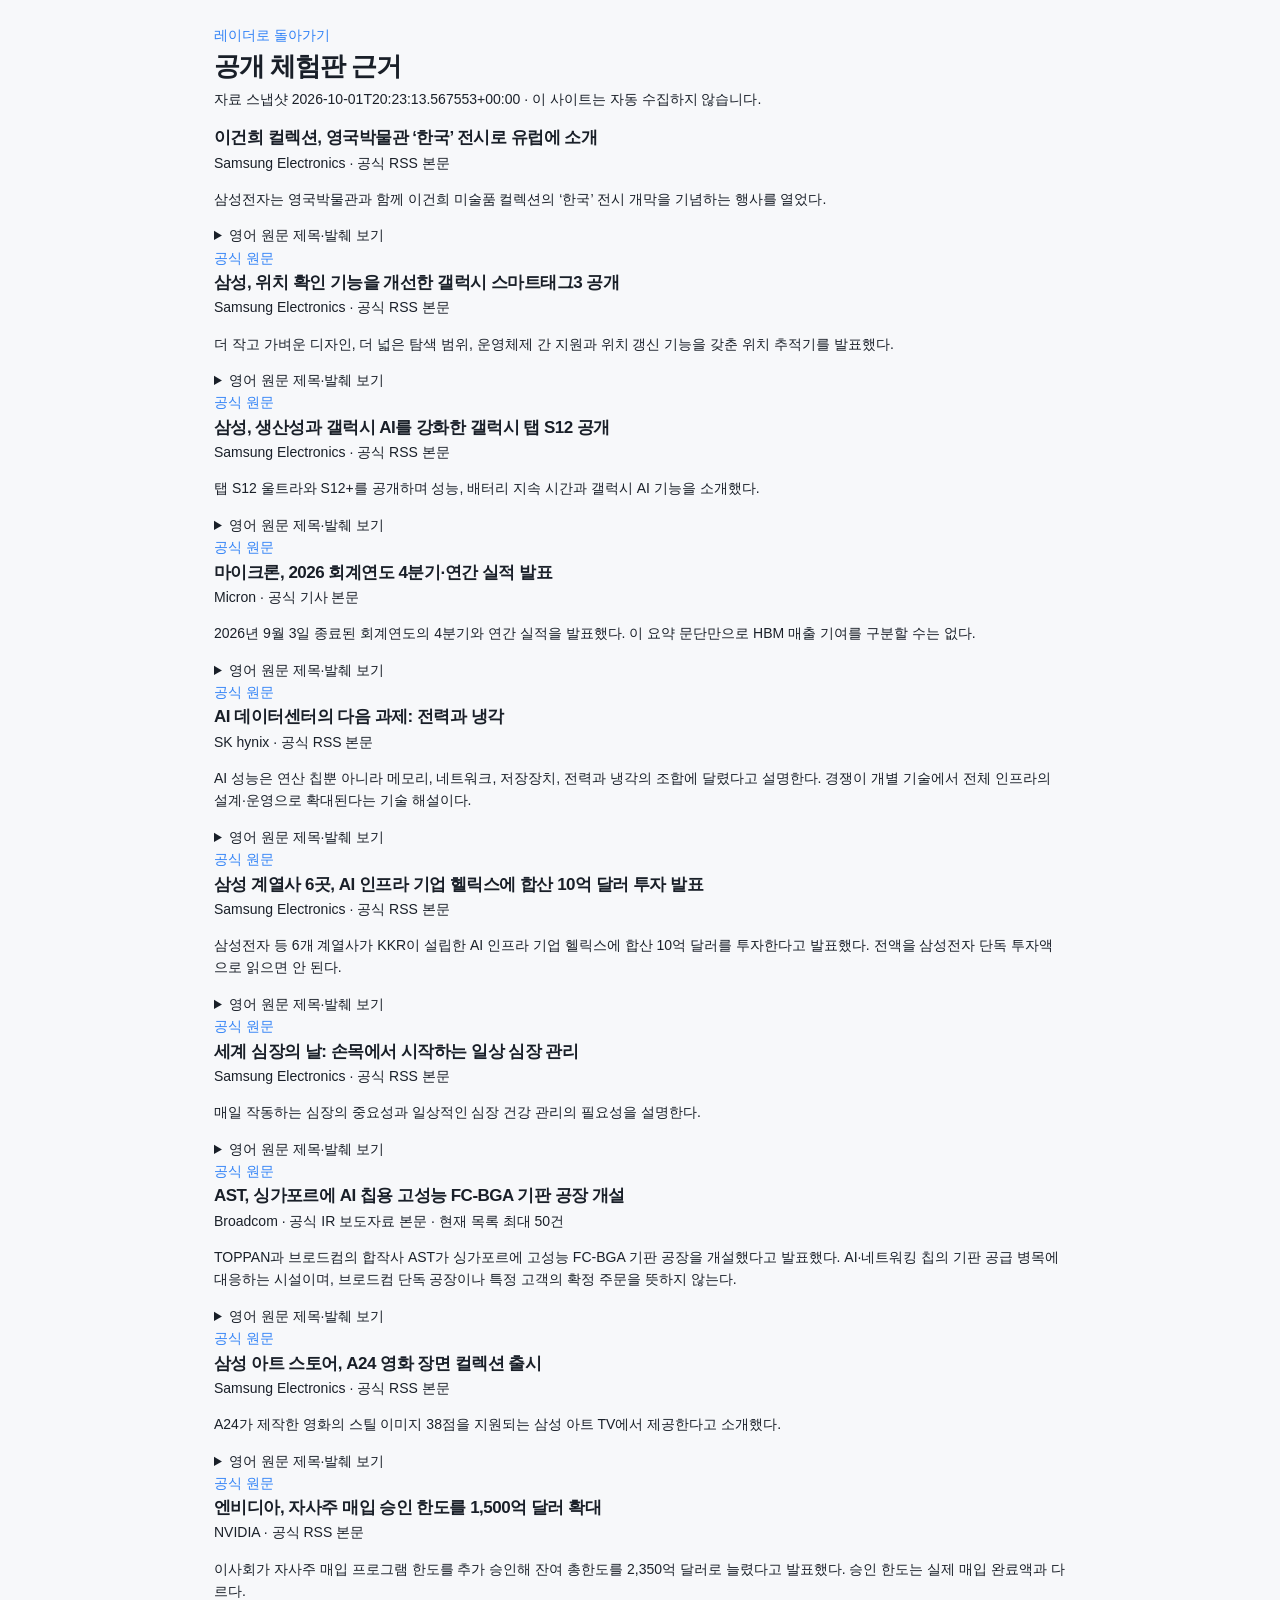
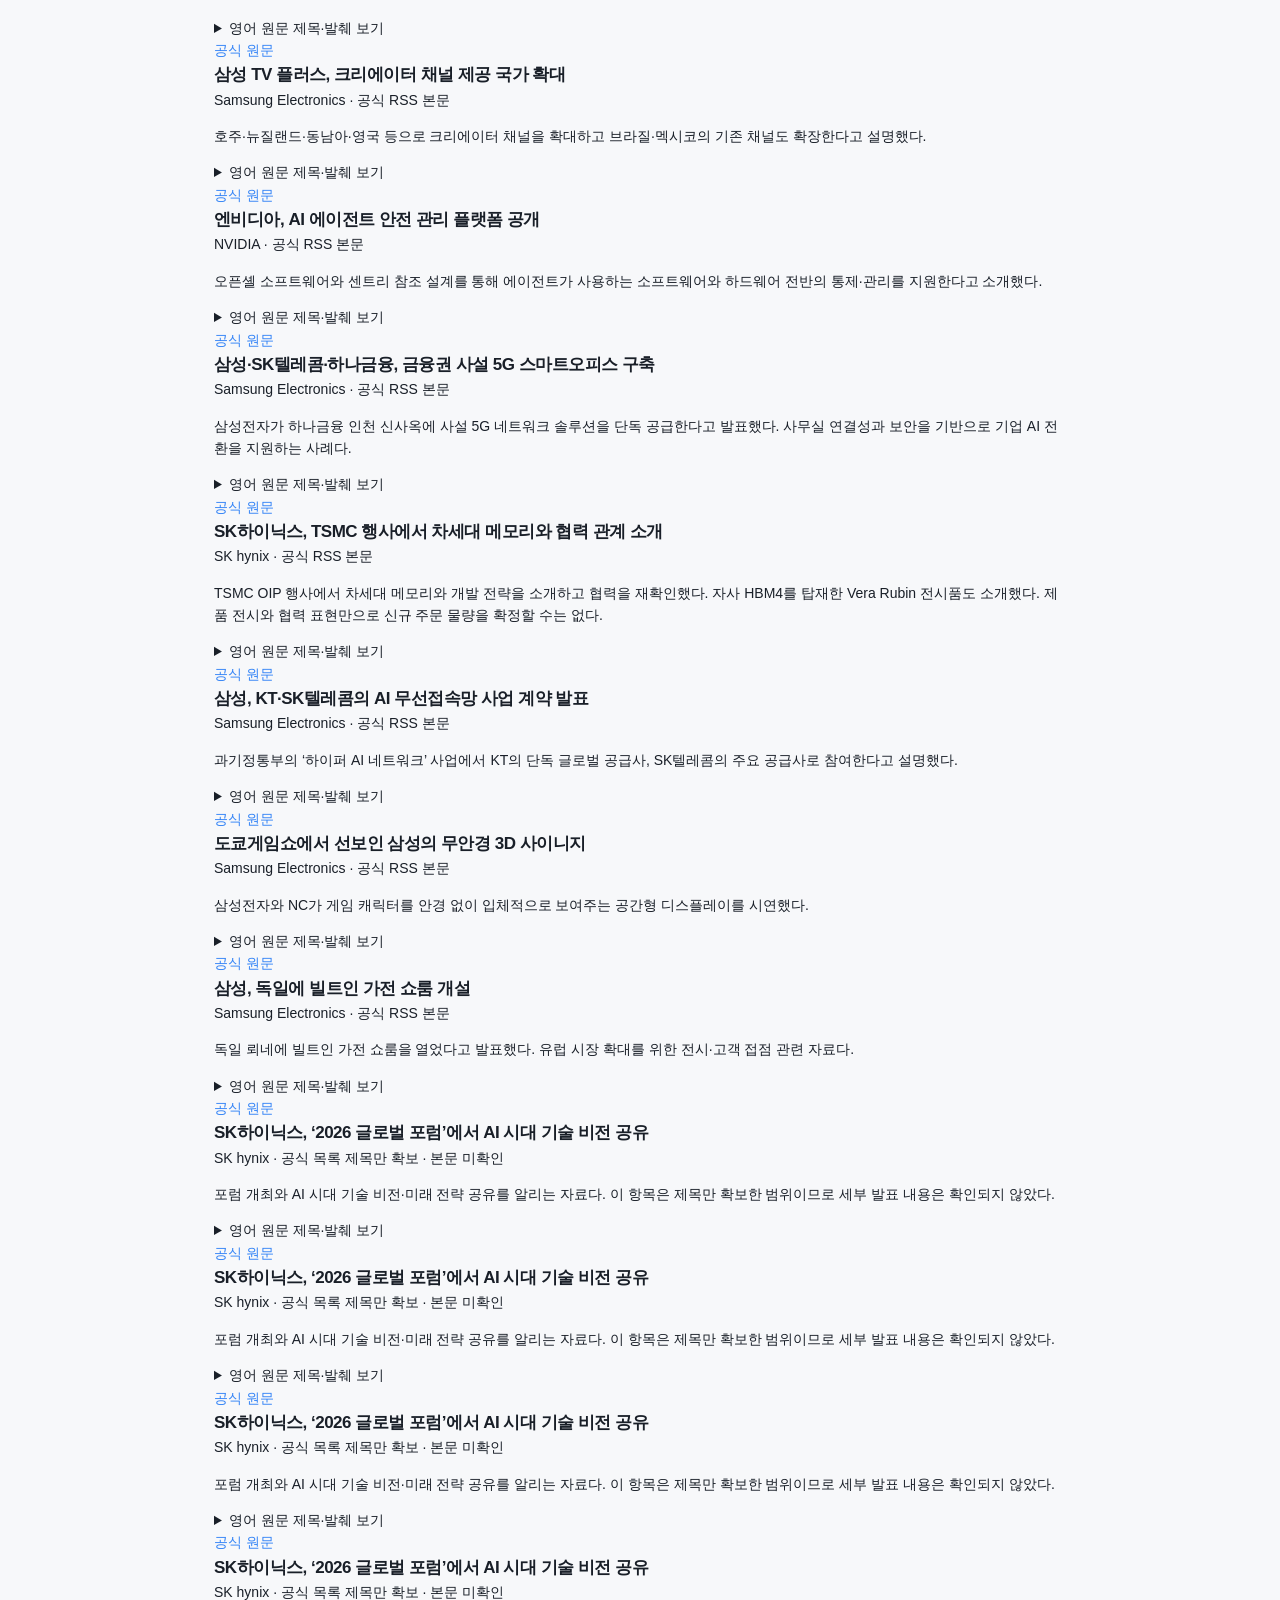
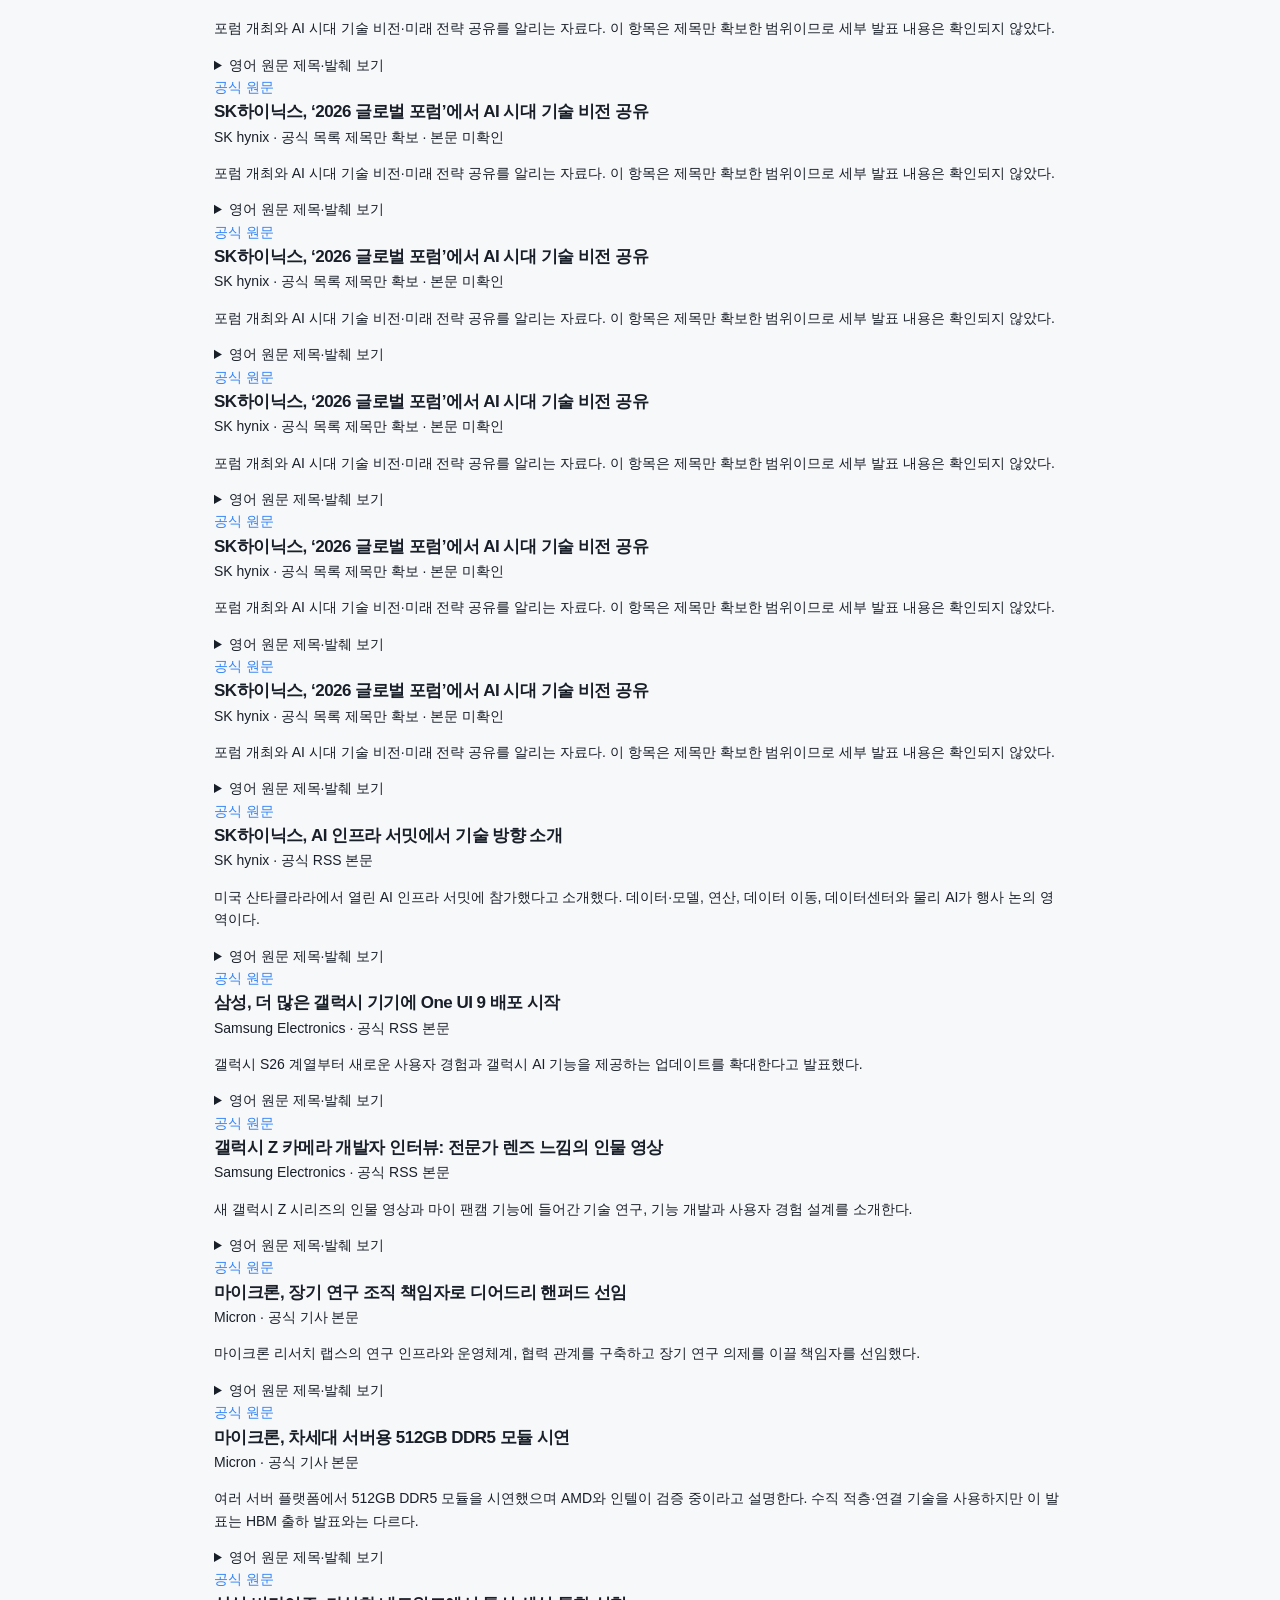
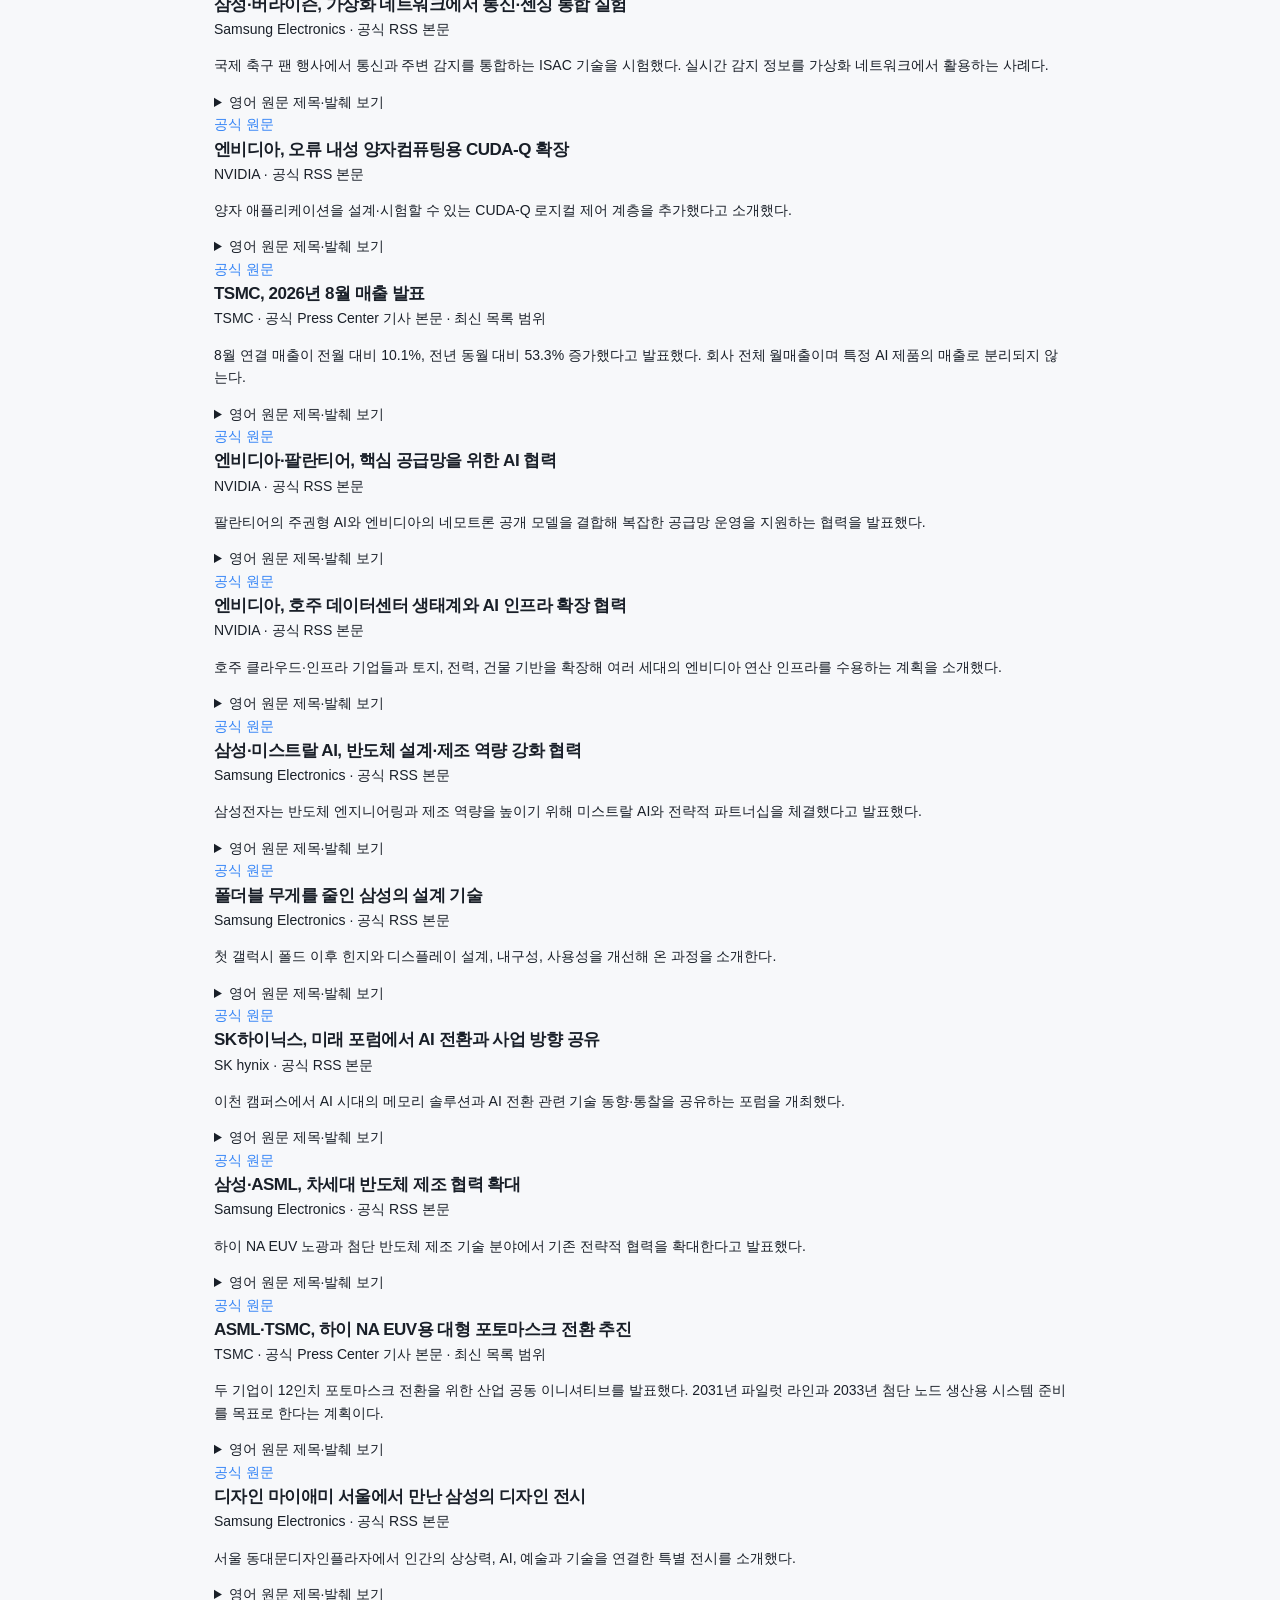
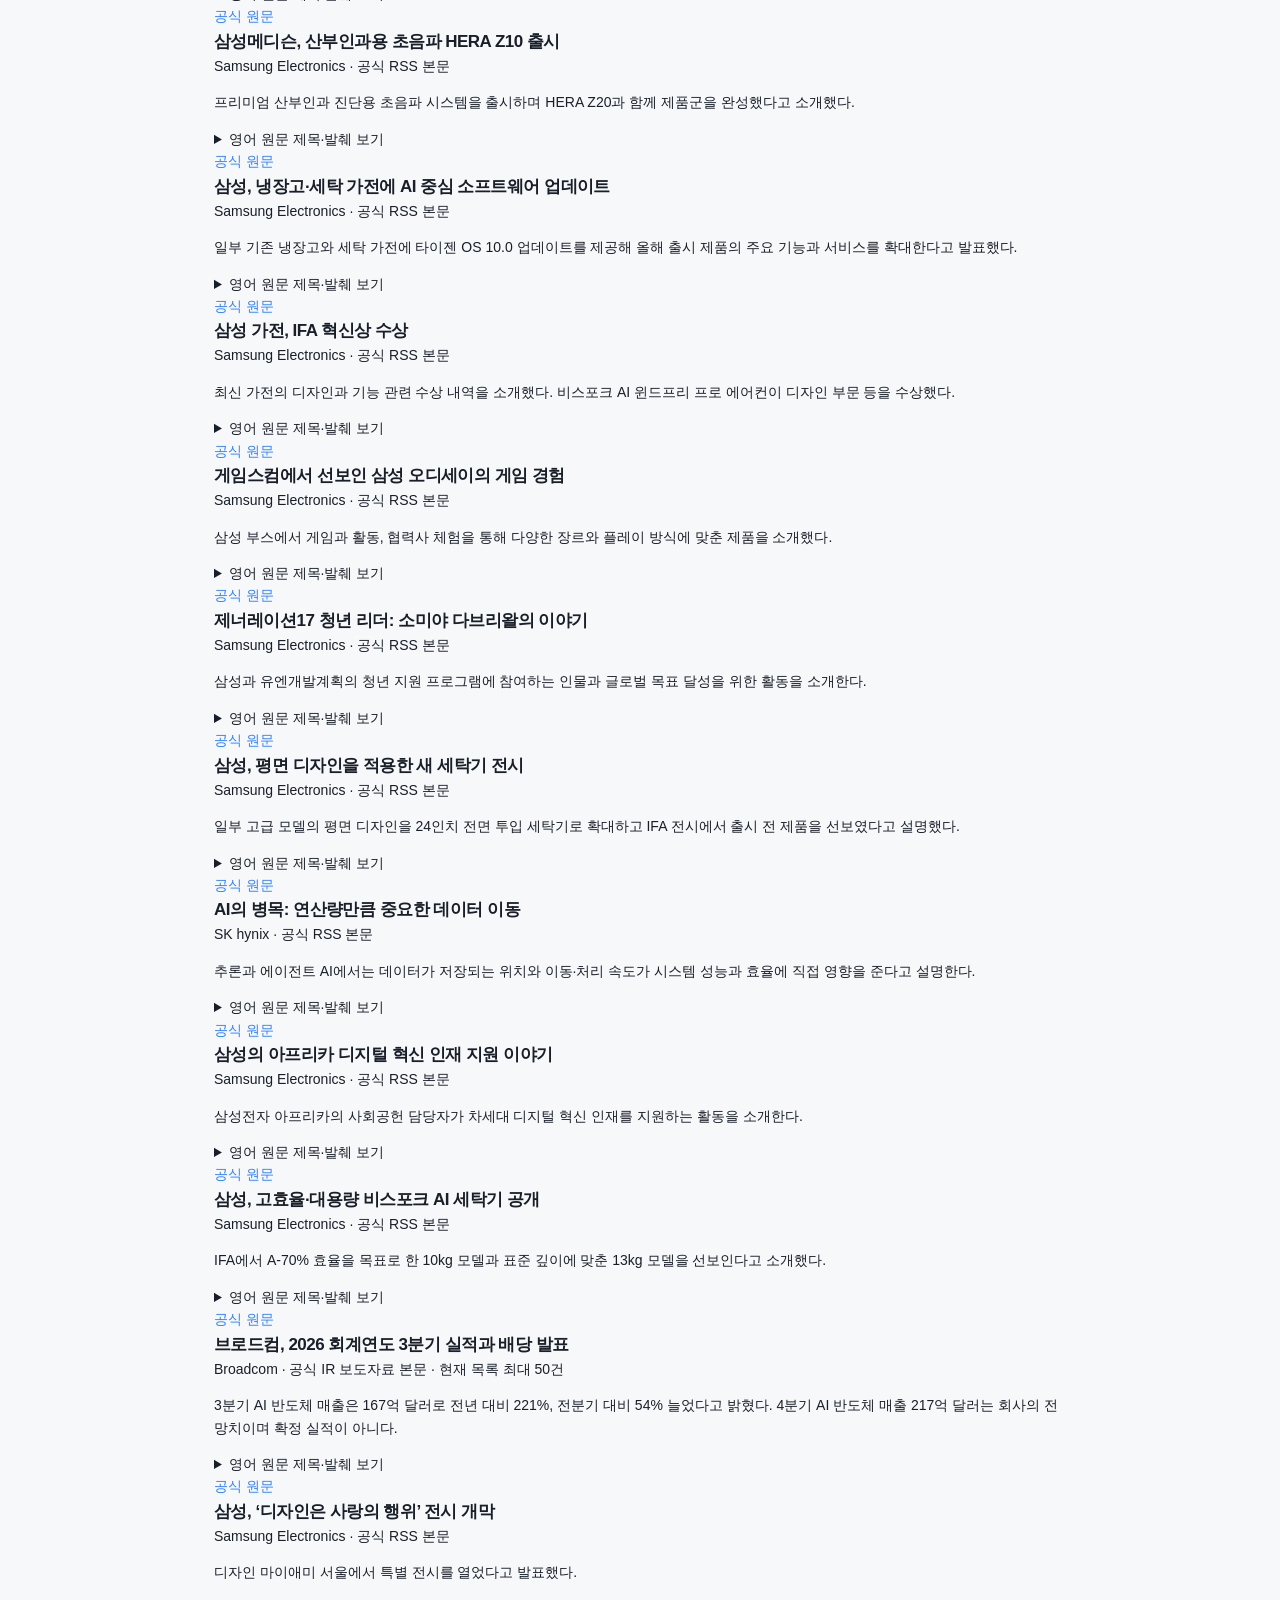
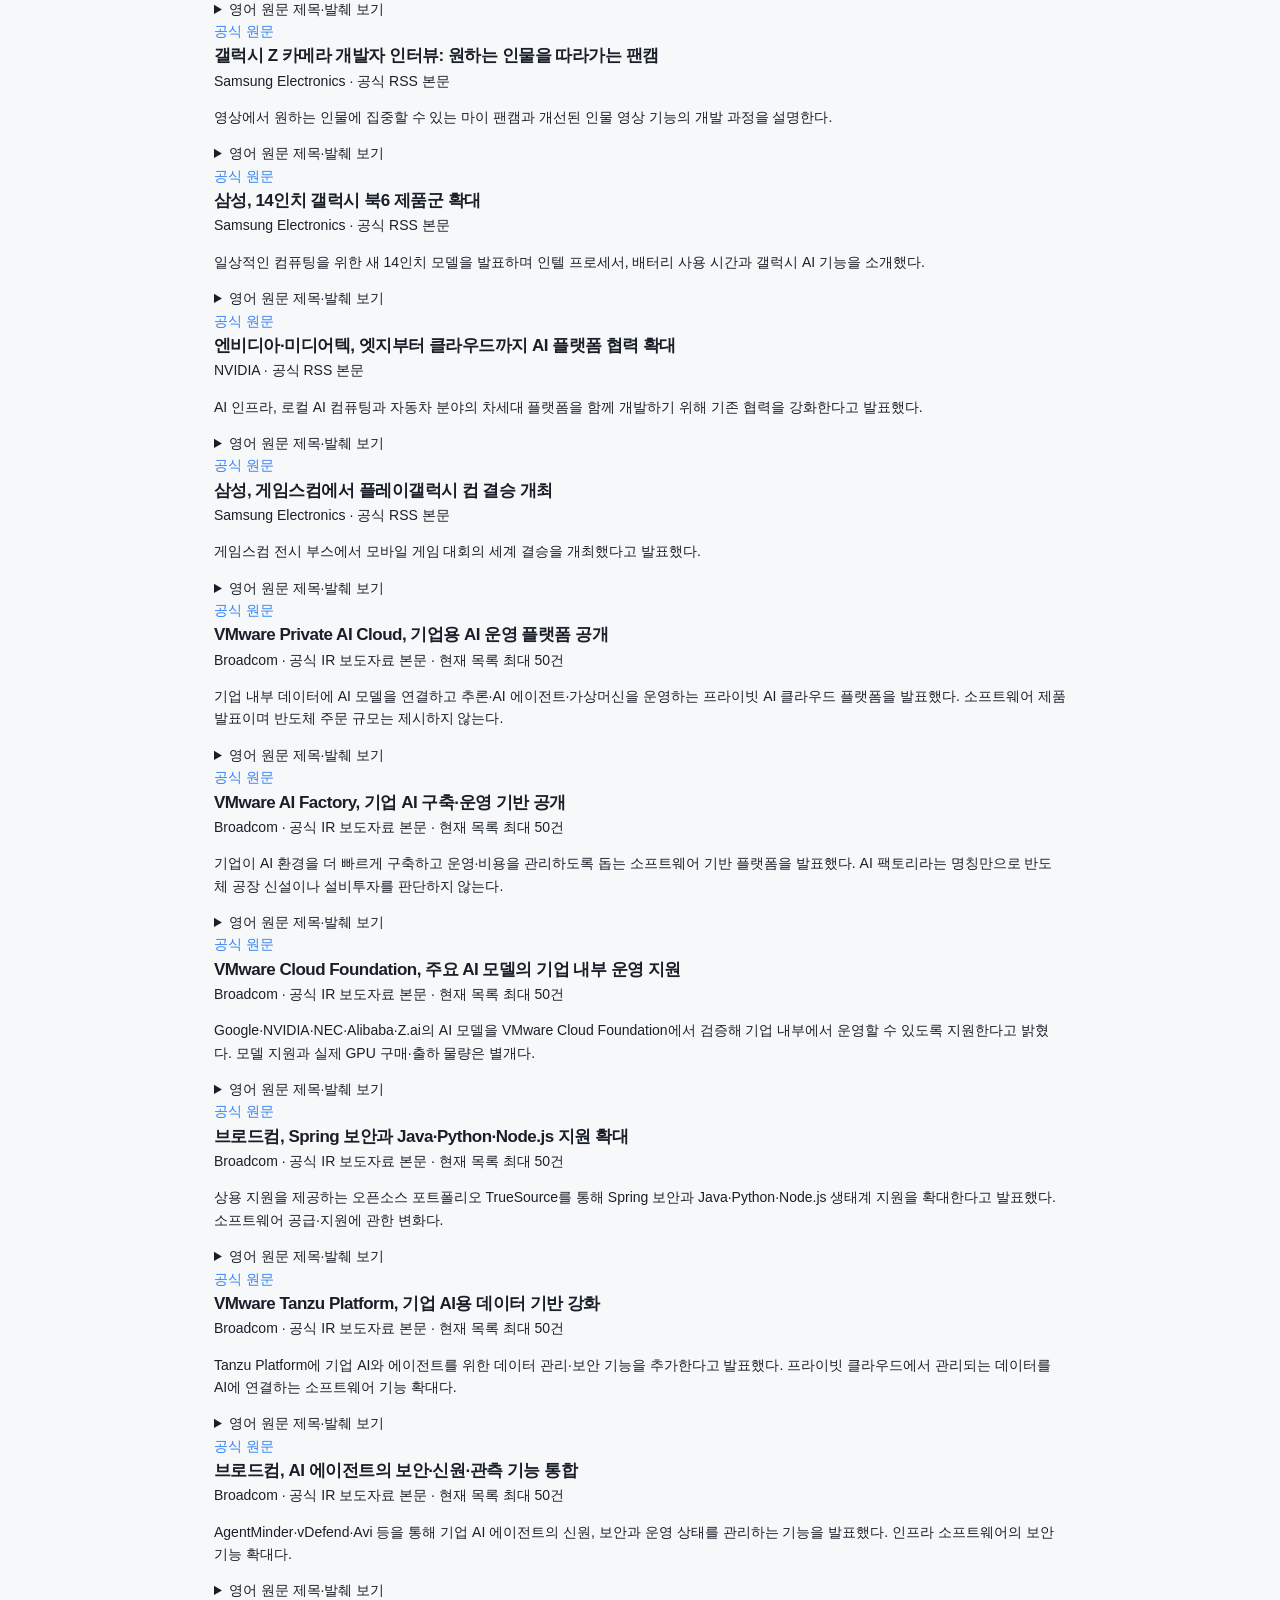
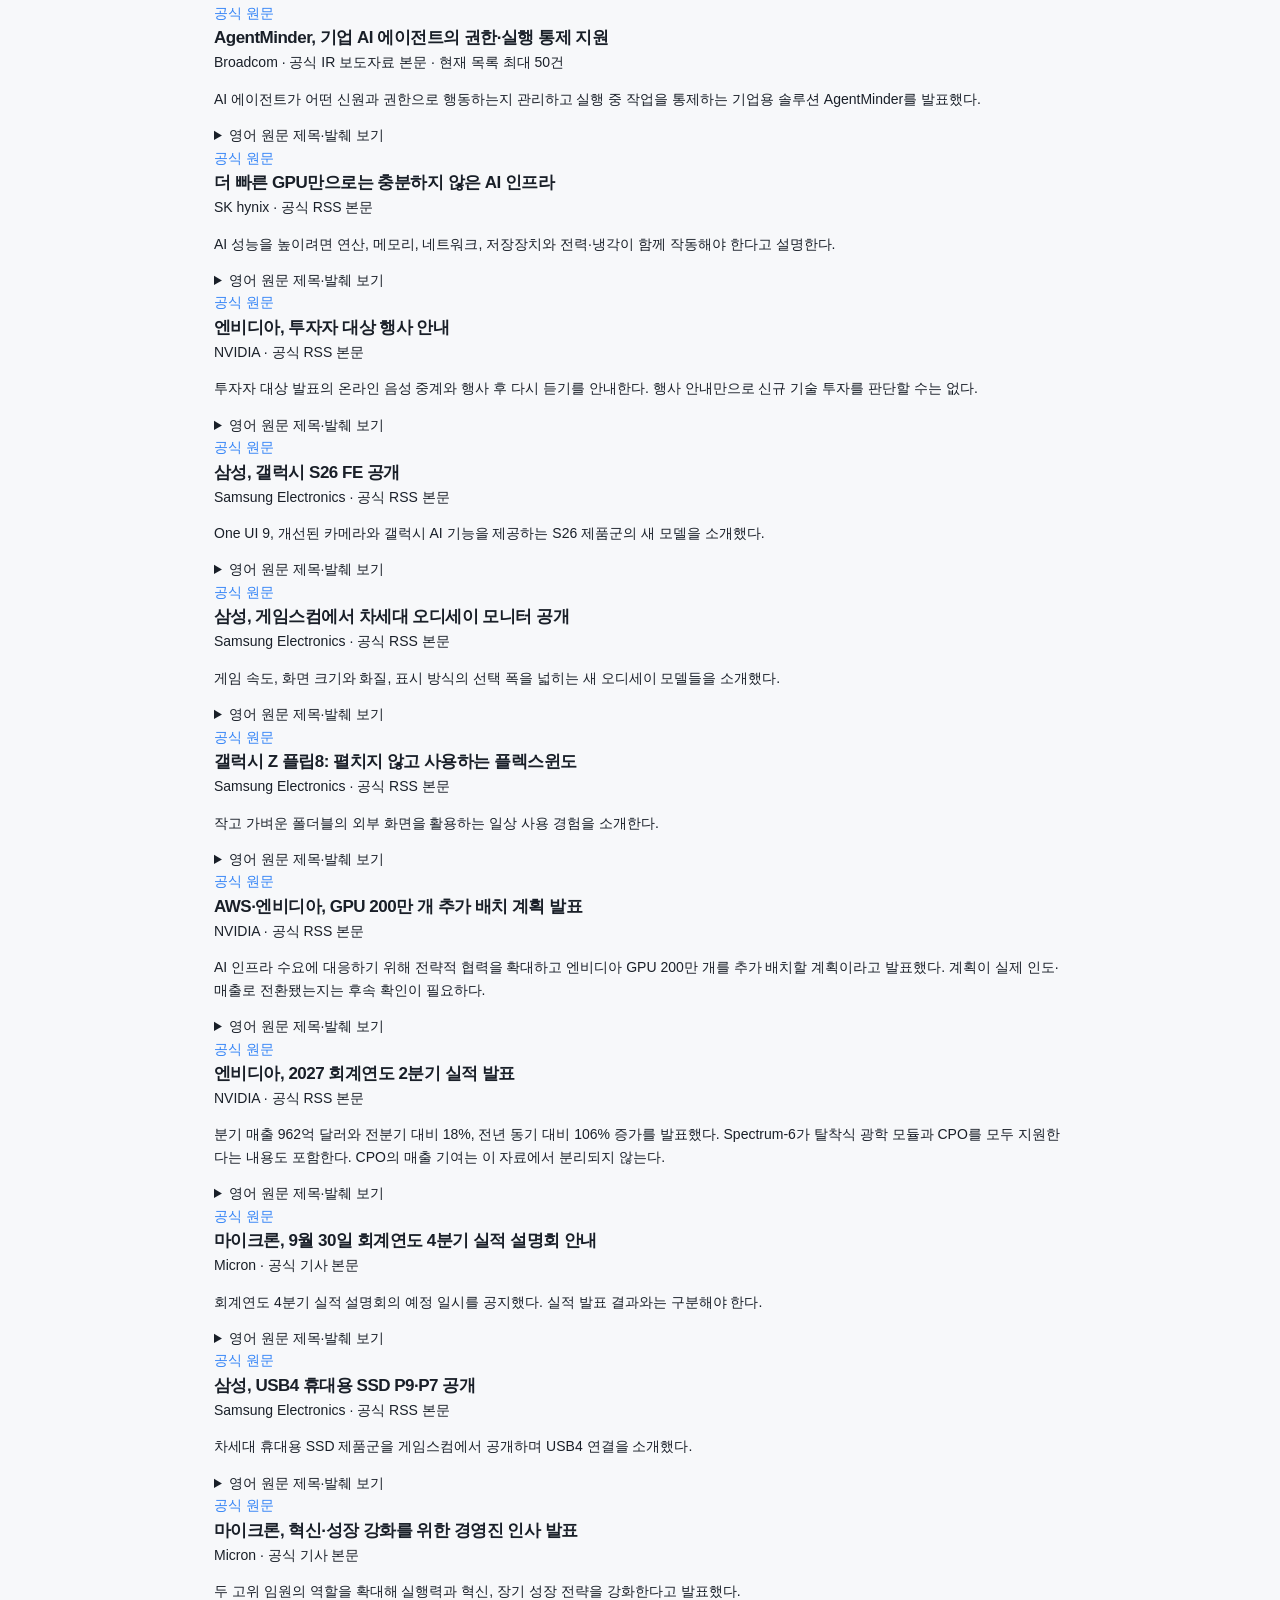
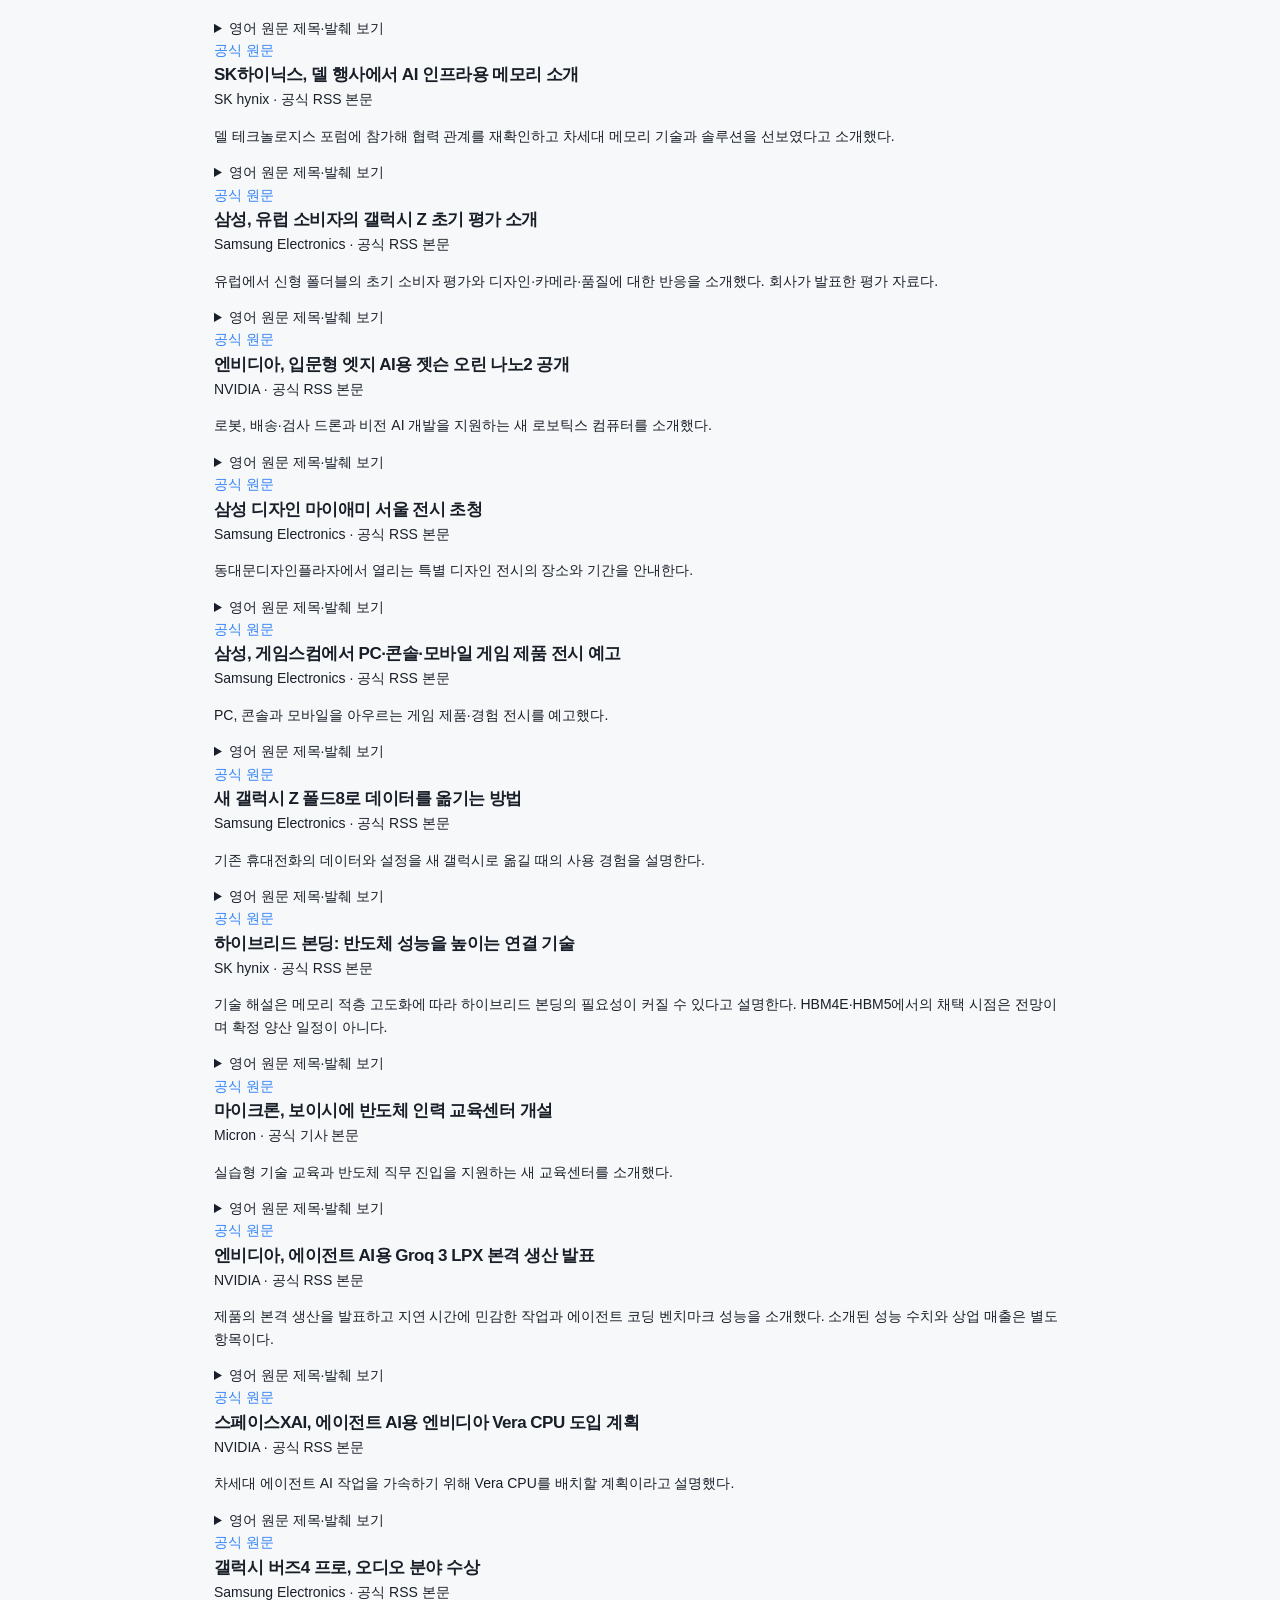
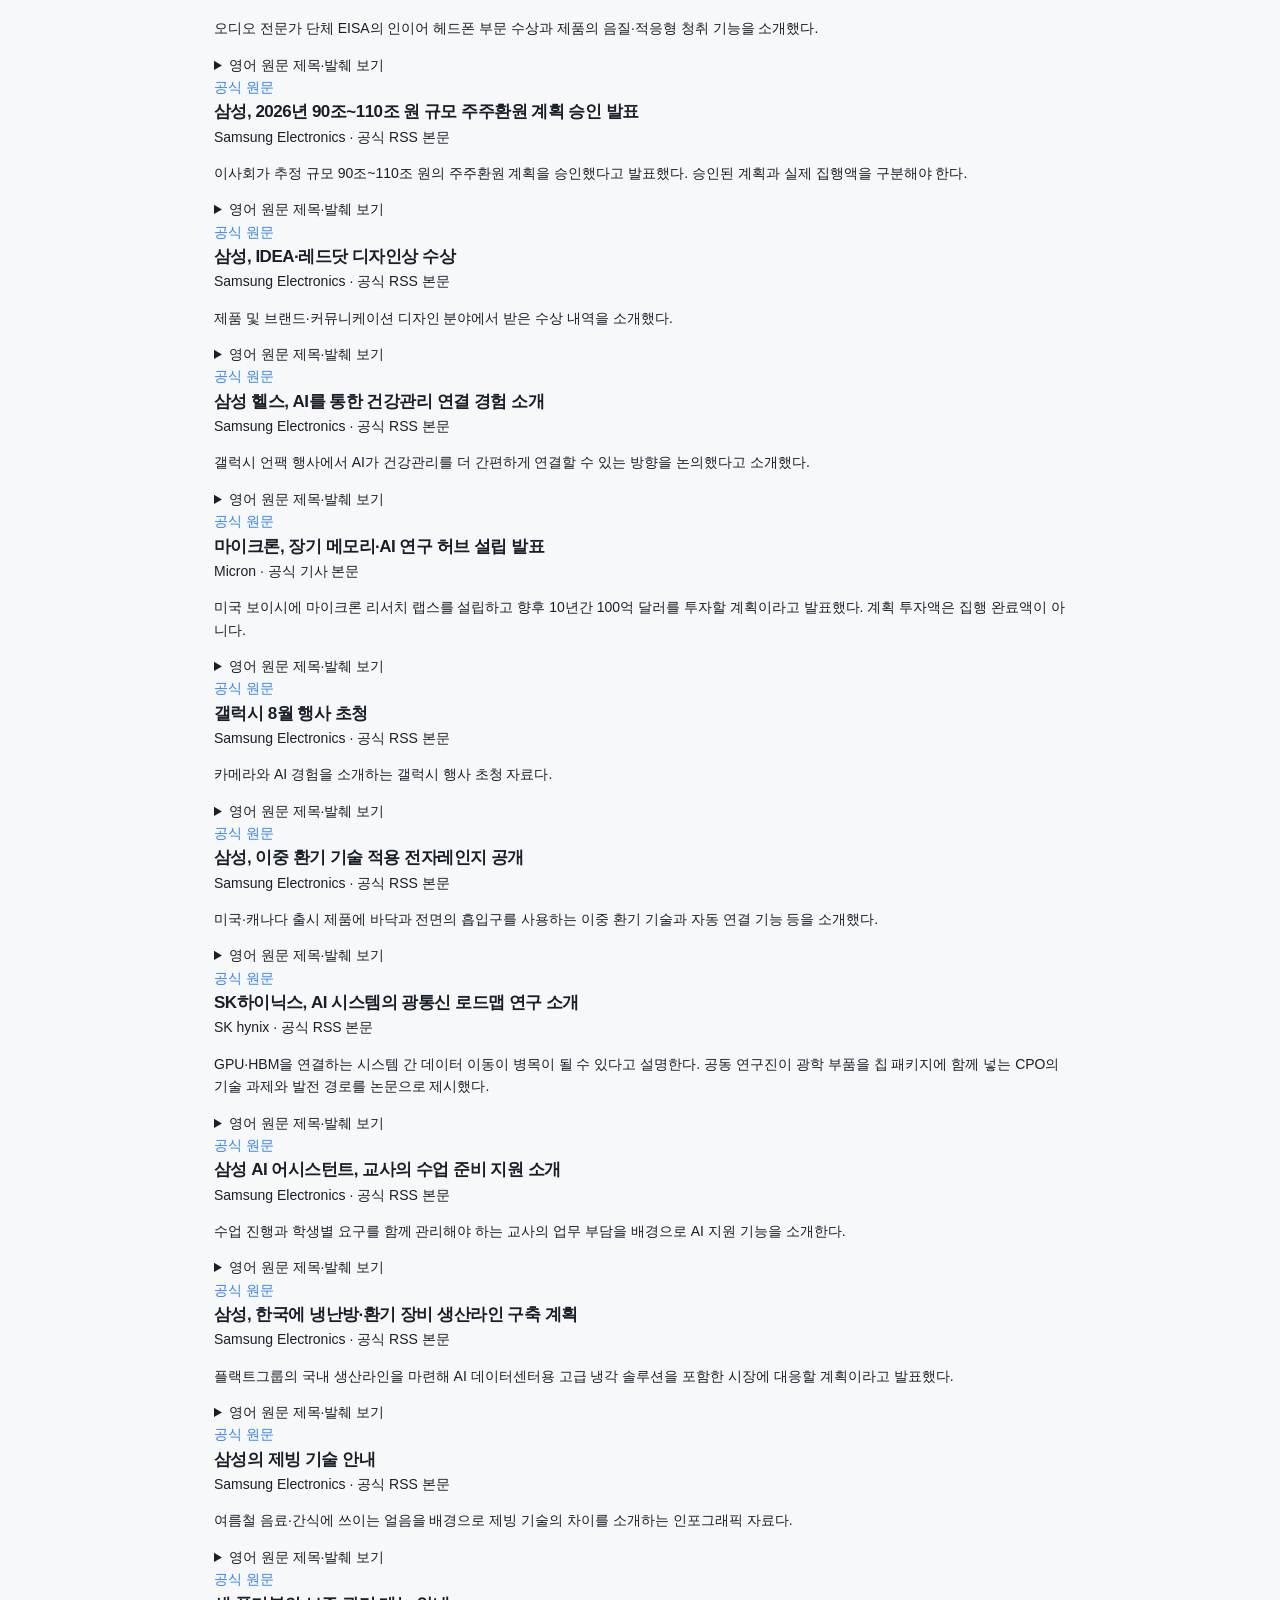
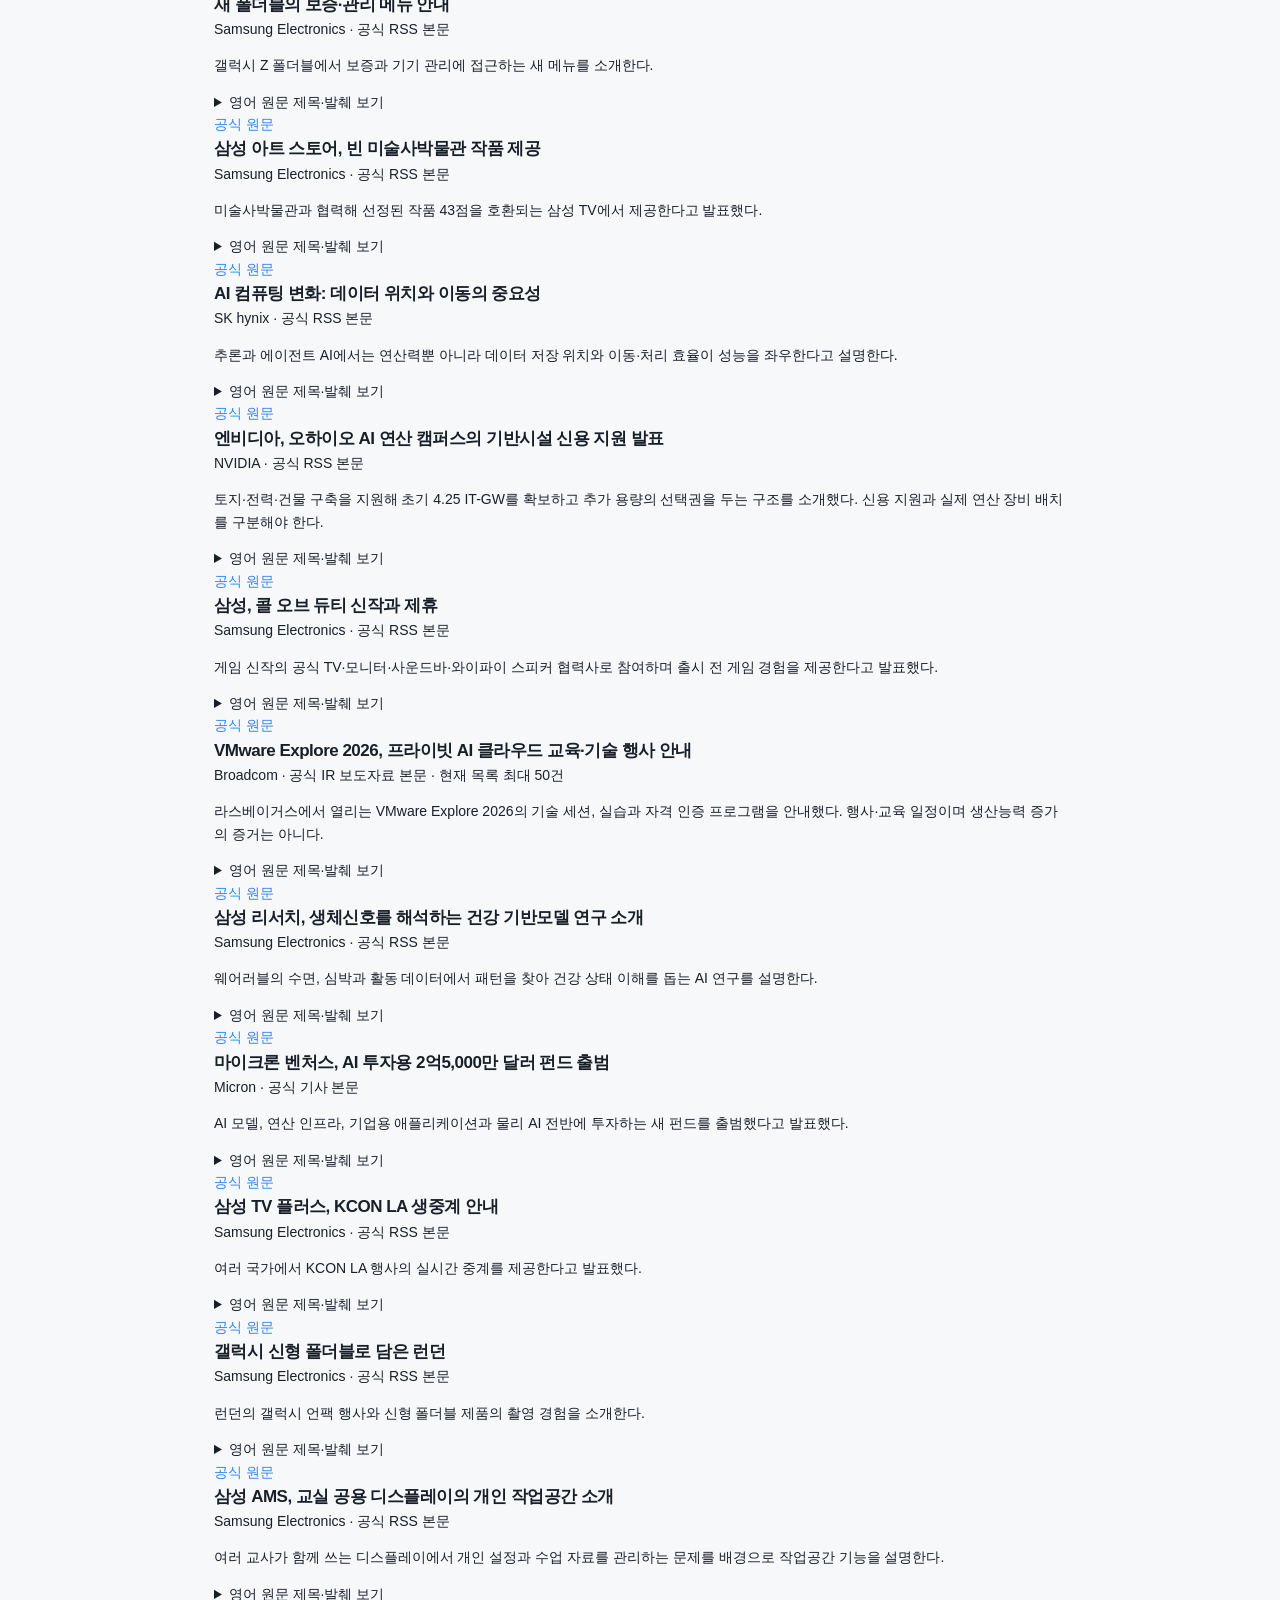
==== commit fee92d03: "Publish source-bound review drafts with Korean evidence navigation" ====
--- a/public/radar-report.html
+++ b/public/radar-report.html
@@ -1 +1 @@
-<!doctype html><html lang="ko"><meta charset="utf-8"><meta name="viewport" content="width=device-width,initial-scale=1"><title>Radar 근거 스냅샷</title><link rel="stylesheet" href="assets/radar.css"><body><main style="max-width:900px;margin:auto;padding:24px"><a href="index.html">레이더로 돌아가기</a><h1>공개 체험판 근거</h1><p>자료 스냅샷 2026-10-01T19:50:50.102939+00:00 · 이 사이트는 자동 수집하지 않습니다.</p><article><h2>이건희 컬렉션, 영국박물관 ‘한국’ 전시로 유럽에 소개</h2><p>Samsung Electronics · 공식 RSS 본문</p><p>삼성전자는 영국박물관과 함께 이건희 미술품 컬렉션의 ‘한국’ 전시 개막을 기념하는 행사를 열었다.</p><details><summary>영어 원문 제목·발췌 보기</summary><p>Lee Kun-Hee Collection Expands to Europe With Opening of ‘Korea’ Exhibition at the British Museum</p><p>Samsung Electronics, in partnership with the British Museum, hosted a gala event on Sept. 30 at the museum to commemorate the opening of “Korea” exhibition, a major showcasing of works from the late Samsung Chairman Lee Kun-Hee’s renowned art collection.</p></details><a href="https://news.samsung.com/global/lee-kun-hee-collection-expands-to-europe-with-opening-of-korea-exhibition-at-the-british-museum" rel="noopener noreferrer">공식 원문</a></article><article><h2>삼성, 위치 확인 기능을 개선한 갤럭시 스마트태그3 공개</h2><p>Samsung Electronics · 공식 RSS 본문</p><p>더 작고 가벼운 디자인, 더 넓은 탐색 범위, 운영체제 간 지원과 위치 갱신 기능을 갖춘 위치 추적기를 발표했다.</p><details><summary>영어 원문 제목·발췌 보기</summary><p>Samsung Galaxy SmartTag3 Makes It Easier To Keep Track of What Matters</p><p>Samsung Electronics today announced the new Galaxy SmartTag3, a compact tracker that combines a smaller, lighter design with longer-range finding, cross-OS support, faster location updates through the Galaxy Find Network and expanded proactive alerts. 1</p></details><a href="https://news.samsung.com/global/samsung-galaxy-smarttag3-makes-it-easier-to-keep-track-of-what-matters" rel="noopener noreferrer">공식 원문</a></article><article><h2>삼성, 생산성과 갤럭시 AI를 강화한 갤럭시 탭 S12 공개</h2><p>Samsung Electronics · 공식 RSS 본문</p><p>탭 S12 울트라와 S12+를 공개하며 성능, 배터리 지속 시간과 갤럭시 AI 기능을 소개했다.</p><details><summary>영어 원문 제목·발췌 보기</summary><p>Samsung Introduces Galaxy Tab S12 Series: The Ultimate Productivity Powerhouse Built for Growth</p><p>Samsung Electronics today unveiled the Galaxy Tab S12 series — Galaxy Tab S12 Ultra and Tab S12+ — delivering Samsung’s most capable and versatile tablet experience yet. Packing breakthrough performance, long-lasting battery life, and the latest Galaxy AI 1 into Galaxy Tab’s signature ultra-thin design, the new lineup turns complex workflows into effortless, everyday achievements whether it’s mastering skills, pursuing career goals, or exploring creative passions.</p></details><a href="https://news.samsung.com/global/samsung-introduces-galaxy-tab-s12-series-the-ultimate-productivity-powerhouse-built-for-growth" rel="noopener noreferrer">공식 원문</a></article><article><h2>마이크론, 2026 회계연도 4분기·연간 실적 발표</h2><p>Micron · 공식 기사 본문</p><p>2026년 9월 3일 종료된 회계연도의 4분기와 연간 실적을 발표했다. 이 요약 문단만으로 HBM 매출 기여를 구분할 수는 없다.</p><details><summary>영어 원문 제목·발췌 보기</summary><p>Micron Technology, Inc. Reports Record Fiscal Fourth-Quarter and Full-Year 2026 Results</p><p>BOISE, Idaho, Sept. 30, 2026 (GLOBE NEWSWIRE) -- Micron Technology, Inc. (Nasdaq: MU) today announced results for its fourth quarter and full year of fiscal 2026, which ended September 3, 2026.</p></details><a href="https://investors.micron.com/news/press-release/2026/Micron-Technology-Inc--Reports-Record-Fiscal-Fourth-Quarter-and-Full-Year-2026-Results/default.aspx" rel="noopener noreferrer">공식 원문</a></article><article><h2>AI 데이터센터의 다음 과제: 전력과 냉각</h2><p>SK hynix · 공식 RSS 본문</p><p>AI 성능은 연산 칩뿐 아니라 메모리, 네트워크, 저장장치, 전력과 냉각의 조합에 달렸다고 설명한다. 경쟁이 개별 기술에서 전체 인프라의 설계·운영으로 확대된다는 기술 해설이다.</p><details><summary>영어 원문 제목·발췌 보기</summary><p>[AI infrastructure insight] Why power and cooling have become the next challenge for AI data centers</p><p>AI is no longer defined by a single model or AI processor. For AI to operate effectively in real-world services and industrial applications, it takes faster compute, wider memory bandwidth, higher-performance networks, more efficient storage, and more stable power and cooling working seamlessly together. This is why competition in AI is shifting beyond individual technologies to the design and operation of the entire infrastructure.</p></details><a href="https://news.skhynix.com/en/ai-infrastructure-insight-ep3/" rel="noopener noreferrer">공식 원문</a></article><article><h2>삼성 계열사 6곳, AI 인프라 기업 헬릭스에 합산 10억 달러 투자 발표</h2><p>Samsung Electronics · 공식 RSS 본문</p><p>삼성전자 등 6개 계열사가 KKR이 설립한 AI 인프라 기업 헬릭스에 합산 10억 달러를 투자한다고 발표했다. 전액을 삼성전자 단독 투자액으로 읽으면 안 된다.</p><details><summary>영어 원문 제목·발췌 보기</summary><p>Samsung To Invest USD 1 Billion in AI Infrastructure Company Helix</p><p>Samsung Electronics, Samsung C&amp;T, Samsung SDS, Samsung SDI, Samsung Life Insurance and Samsung Fire &amp; Marine Insurance today announced they are investing a combined USD 1 billion in Helix Digital Infrastructure, an AI infrastructure company established by global investment firm KKR.</p></details><a href="https://news.samsung.com/global/samsung-to-invest-usd-1-billion-in-ai-infrastructure-company-helix" rel="noopener noreferrer">공식 원문</a></article><article><h2>세계 심장의 날: 손목에서 시작하는 일상 심장 관리</h2><p>Samsung Electronics · 공식 RSS 본문</p><p>매일 작동하는 심장의 중요성과 일상적인 심장 건강 관리의 필요성을 설명한다.</p><details><summary>영어 원문 제목·발췌 보기</summary><p>[World Heart Day] Taking Care of Your Heart Every Day, Starting From Your Wrist</p><p>No matter who you are or what you do, we all have one constant companion we rely on every single day: our heart. Unseen but always at work, it beats around 100,000 times a day, keeping pace with us through every moment. Yet for something so essential to our lives, taking care of our hearts is often overlooked until it’s too late.</p></details><a href="https://news.samsung.com/global/world-heart-day-taking-care-of-your-heart-every-day-starting-from-your-wrist" rel="noopener noreferrer">공식 원문</a></article><article><h2>AST, 싱가포르에 AI 칩용 고성능 FC-BGA 기판 공장 개설</h2><p>Broadcom · 공식 IR 보도자료 본문 · 현재 목록 최대 50건</p><p>TOPPAN과 브로드컴의 합작사 AST가 싱가포르에 고성능 FC-BGA 기판 공장을 개설했다고 발표했다. AI·네트워킹 칩의 기판 공급 병목에 대응하는 시설이며, 브로드컴 단독 공장이나 특정 고객의 확정 주문을 뜻하지 않는다.</p><details><summary>영어 원문 제목·발췌 보기</summary><p>AST Completes Singapore&#x27;s First High-End FC-BGA Substrate Facility to Meet Growing AI Chip Demand</p><p>“AST’s facility will boost Singapore’s capabilities in advanced substrates, which is a critical enabler for advanced packaging, and strengthen our position in the global semiconductor value chain,” said Png Cheong Boon, Chairman, Singapore Economic Development Board. “Singapore has served as an important base for Broadcom and TOPPAN. We are glad that both companies are growing their manufacturing and R&amp;D presence here through AST. EDB will continue to work with both companies and AST to build new capabilities to support global demand for semiconductors, and create new jobs and opportunities here.”</p></details><a href="https://investors.broadcom.com/news-releases/news-release-details/ast-completes-singapores-first-high-end-fc-bga-substrate" rel="noopener noreferrer">공식 원문</a></article><article><h2>삼성 아트 스토어, A24 영화 장면 컬렉션 출시</h2><p>Samsung Electronics · 공식 RSS 본문</p><p>A24가 제작한 영화의 스틸 이미지 38점을 지원되는 삼성 아트 TV에서 제공한다고 소개했다.</p><details><summary>영어 원문 제목·발췌 보기</summary><p>Samsung Art Store Debuts First-Ever Cinematic Collection for Samsung TVs</p><p>Samsung Art Store 1 has announced its first-ever cinematic collection, featuring 38 stills from acclaimed films produced by studio A24. Available on supported Samsung Art TVs worldwide, the collection allows subscribers to revisit memorable moments and discover new favorites at home.</p></details><a href="https://news.samsung.com/global/samsung-art-store-debuts-first-ever-cinematic-collection-for-samsung-tvs" rel="noopener noreferrer">공식 원문</a></article><article><h2>엔비디아, 자사주 매입 승인 한도를 1,500억 달러 확대</h2><p>NVIDIA · 공식 RSS 본문</p><p>이사회가 자사주 매입 프로그램 한도를 추가 승인해 잔여 총한도를 2,350억 달러로 늘렸다고 발표했다. 승인 한도는 실제 매입 완료액과 다르다.</p><details><summary>영어 원문 제목·발췌 보기</summary><p>NVIDIA Announces a $150 Billion Share Repurchase Authorization Increase</p><p>NVIDIA’s Board of Directors has authorized a $150 billion increase to the share repurchase program, raising the remaining total program to $235 billion.</p></details><a href="https://nvidianews.nvidia.com/news/nvidia-announces-a-150-billion-share-repurchase-authorization-increase" rel="noopener noreferrer">공식 원문</a></article><article><h2>삼성 TV 플러스, 크리에이터 채널 제공 국가 확대</h2><p>Samsung Electronics · 공식 RSS 본문</p><p>호주·뉴질랜드·동남아·영국 등으로 크리에이터 채널을 확대하고 브라질·멕시코의 기존 채널도 확장한다고 설명했다.</p><details><summary>영어 원문 제목·발췌 보기</summary><p>Samsung TV Plus Expands Global Creator Lineup to More Markets</p><p>Samsung TV Plus is expanding its creator offerings to more markets worldwide. Samsung Electronics’ subscription-free streaming service introduced new creator-led channels across Australia, New Zealand, the Philippines, Singapore, Thailand, and the United Kingdom — while extending existing creator channels to Brazil and Mexico. Spanning lifestyle, food, sports, news, and science, the additions broaden access to content from leading creators.</p></details><a href="https://news.samsung.com/global/samsung-tv-plus-expands-global-creator-lineup-to-more-markets" rel="noopener noreferrer">공식 원문</a></article><article><h2>엔비디아, AI 에이전트 안전 관리 플랫폼 공개</h2><p>NVIDIA · 공식 RSS 본문</p><p>오픈셸 소프트웨어와 센트리 참조 설계를 통해 에이전트가 사용하는 소프트웨어와 하드웨어 전반의 통제·관리를 지원한다고 소개했다.</p><details><summary>영어 원문 제목·발췌 보기</summary><p>NVIDIA Launches Open Agent Safety Platform to Secure Agents From Testing to Deployment</p><p>NVIDIA Open Agent Safety Platform consists of NVIDIA OpenShell open source software and the NVIDIA Sentry reference system design that enables full-stack governance and control across software and the hardware, compute and robotics systems that run agents.</p></details><a href="https://nvidianews.nvidia.com/news/open-agent-safety-platform" rel="noopener noreferrer">공식 원문</a></article><article><h2>삼성·SK텔레콤·하나금융, 금융권 사설 5G 스마트오피스 구축</h2><p>Samsung Electronics · 공식 RSS 본문</p><p>삼성전자가 하나금융 인천 신사옥에 사설 5G 네트워크 솔루션을 단독 공급한다고 발표했다. 사무실 연결성과 보안을 기반으로 기업 AI 전환을 지원하는 사례다.</p><details><summary>영어 원문 제목·발췌 보기</summary><p>Samsung, SK Telecom, and Hana Financial Group Build Korea’s First Private 5G Smart Office in the Financial Sector</p><p>Samsung Electronics today announced that the company serves as the sole vendor to deliver its private 5G network solutions, powering a smart office at Hana Financial Group’s new headquarters in Incheon, South Korea. As the first of its kind in the Korean financial sector, this new connected office elevates convenience in mobility and provides a foundation for enterprise AI transformation (AX) while meeting the stringent security requirements of this industry.</p></details><a href="https://news.samsung.com/global/samsung-sk-telecom-and-hana-financial-group-buildkoreas-first-private-5g-smart-office-in-the-financial-sector" rel="noopener noreferrer">공식 원문</a></article><article><h2>SK하이닉스, TSMC 행사에서 차세대 메모리와 협력 관계 소개</h2><p>SK hynix · 공식 RSS 본문</p><p>TSMC OIP 행사에서 차세대 메모리와 개발 전략을 소개하고 협력을 재확인했다. 자사 HBM4를 탑재한 Vera Rubin 전시품도 소개했다. 제품 전시와 협력 표현만으로 신규 주문 물량을 확정할 수는 없다.</p><details><summary>영어 원문 제목·발췌 보기</summary><p>“Behind AI’s Rapid Growth Lies Memory” — SK hynix Shares Its Next-Generation Memory Portfolio at the TSMC OIP Conference</p><p>Meeting SK hynix Inside the Superchip — Demonstrating HBM Capabilities That Have Advanced Alongside AI</p></details><a href="https://news.skhynix.com/en/tsmc-oip-conference-2026/" rel="noopener noreferrer">공식 원문</a></article><article><h2>삼성, KT·SK텔레콤의 AI 무선접속망 사업 계약 발표</h2><p>Samsung Electronics · 공식 RSS 본문</p><p>과기정통부의 ‘하이퍼 AI 네트워크’ 사업에서 KT의 단독 글로벌 공급사, SK텔레콤의 주요 공급사로 참여한다고 설명했다.</p><details><summary>영어 원문 제목·발췌 보기</summary><p>Samsung at the Forefront of Korea’s AI RAN Projects with KT and SK Telecom</p><p>Samsung Electronics today announced it has signed contracts with KT and SK Telecom for their AI RAN projects under the Korean Ministry of Science and ICT’s (MSIT) “Hyper AI Network” initiative, taking on the roles of sole global vendor for KT and main vendor for SK Telecom. Building on its decades-long partnerships with the country’s leading operators and its leadership in software-driven, AI-native network innovation, Samsung is the only partner selected for both projects.</p></details><a href="https://news.samsung.com/global/samsung-at-the-forefront-of-koreas-ai-ran-projects-with-kt-and-sk-telecom" rel="noopener noreferrer">공식 원문</a></article><article><h2>도쿄게임쇼에서 선보인 삼성의 무안경 3D 사이니지</h2><p>Samsung Electronics · 공식 RSS 본문</p><p>삼성전자와 NC가 게임 캐릭터를 안경 없이 입체적으로 보여주는 공간형 디스플레이를 시연했다.</p><details><summary>영어 원문 제목·발췌 보기</summary><p>Bringing Fantasy Characters to Life: Samsung Spatial Signage Transforms Tokyo Game Show 2026</p><p>At Tokyo Game Show (TGS) 2026, held from September 17 to 20 at Makuhari Messe in Chiba, Japan, Samsung Electronics and NC demonstrated the future of fan engagement by bringing the characters of Astrae Oratio — the upcoming urban fantasy RPG — into the physical world through glasses-free 3D Spatial Signage.</p></details><a href="https://news.samsung.com/global/bringing-fantasy-characters-to-life-samsung-spatial-signage-transforms-tokyo-game-show-2026" rel="noopener noreferrer">공식 원문</a></article><article><h2>삼성, 독일에 빌트인 가전 쇼룸 개설</h2><p>Samsung Electronics · 공식 RSS 본문</p><p>독일 뢰네에 빌트인 가전 쇼룸을 열었다고 발표했다. 유럽 시장 확대를 위한 전시·고객 접점 관련 자료다.</p><details><summary>영어 원문 제목·발췌 보기</summary><p>Samsung Opens Built-In Appliance Showroom in Germany To Advance European Market Expansion</p><p>Samsung Electronics today announced the opening of a new built-in appliance showroom in Löhne, Germany.</p></details><a href="https://news.samsung.com/global/samsung-opens-built-in-appliance-showroom-in-germany-to-advance-european-market-expansion" rel="noopener noreferrer">공식 원문</a></article><article><h2>SK하이닉스, ‘2026 글로벌 포럼’에서 AI 시대 기술 비전 공유</h2><p>SK hynix · 공식 목록 제목만 확보 · 본문 미확인</p><p>포럼 개최와 AI 시대 기술 비전·미래 전략 공유를 알리는 자료다. 이 항목은 제목만 확보한 범위이므로 세부 발표 내용은 확인되지 않았다.</p><details><summary>영어 원문 제목·발췌 보기</summary><p>SK hynix Hosts ‘2026 Global Forum,’ Sharing Its Technology Vision and Future Strategy for the AI Era</p><p>SK hynix Hosts ‘2026 Global Forum,’ Sharing Its Technology Vision and Future Strategy for the AI Era</p></details><a href="https://news.skhynix.com/en/2026-global-forum-16/" rel="noopener noreferrer">공식 원문</a></article><article><h2>SK하이닉스, ‘2026 글로벌 포럼’에서 AI 시대 기술 비전 공유</h2><p>SK hynix · 공식 목록 제목만 확보 · 본문 미확인</p><p>포럼 개최와 AI 시대 기술 비전·미래 전략 공유를 알리는 자료다. 이 항목은 제목만 확보한 범위이므로 세부 발표 내용은 확인되지 않았다.</p><details><summary>영어 원문 제목·발췌 보기</summary><p>SK hynix Hosts ‘2026 Global Forum,’ Sharing Its Technology Vision and Future Strategy for the AI Era</p><p>SK hynix Hosts ‘2026 Global Forum,’ Sharing Its Technology Vision and Future Strategy for the AI Era</p></details><a href="https://news.skhynix.com/en/2026-global-forum-15/" rel="noopener noreferrer">공식 원문</a></article><article><h2>SK하이닉스, ‘2026 글로벌 포럼’에서 AI 시대 기술 비전 공유</h2><p>SK hynix · 공식 목록 제목만 확보 · 본문 미확인</p><p>포럼 개최와 AI 시대 기술 비전·미래 전략 공유를 알리는 자료다. 이 항목은 제목만 확보한 범위이므로 세부 발표 내용은 확인되지 않았다.</p><details><summary>영어 원문 제목·발췌 보기</summary><p>SK hynix Hosts ‘2026 Global Forum,’ Sharing Its Technology Vision and Future Strategy for the AI Era</p><p>SK hynix Hosts ‘2026 Global Forum,’ Sharing Its Technology Vision and Future Strategy for the AI Era</p></details><a href="https://news.skhynix.com/en/2026-global-forum-14/" rel="noopener noreferrer">공식 원문</a></article><article><h2>SK하이닉스, ‘2026 글로벌 포럼’에서 AI 시대 기술 비전 공유</h2><p>SK hynix · 공식 목록 제목만 확보 · 본문 미확인</p><p>포럼 개최와 AI 시대 기술 비전·미래 전략 공유를 알리는 자료다. 이 항목은 제목만 확보한 범위이므로 세부 발표 내용은 확인되지 않았다.</p><details><summary>영어 원문 제목·발췌 보기</summary><p>SK hynix Hosts ‘2026 Global Forum,’ Sharing Its Technology Vision and Future Strategy for the AI Era</p><p>SK hynix Hosts ‘2026 Global Forum,’ Sharing Its Technology Vision and Future Strategy for the AI Era</p></details><a href="https://news.skhynix.com/en/2026-global-forum-13/" rel="noopener noreferrer">공식 원문</a></article><article><h2>SK하이닉스, ‘2026 글로벌 포럼’에서 AI 시대 기술 비전 공유</h2><p>SK hynix · 공식 목록 제목만 확보 · 본문 미확인</p><p>포럼 개최와 AI 시대 기술 비전·미래 전략 공유를 알리는 자료다. 이 항목은 제목만 확보한 범위이므로 세부 발표 내용은 확인되지 않았다.</p><details><summary>영어 원문 제목·발췌 보기</summary><p>SK hynix Hosts ‘2026 Global Forum,’ Sharing Its Technology Vision and Future Strategy for the AI Era</p><p>SK hynix Hosts ‘2026 Global Forum,’ Sharing Its Technology Vision and Future Strategy for the AI Era</p></details><a href="https://news.skhynix.com/en/2026-global-forum-12/" rel="noopener noreferrer">공식 원문</a></article><article><h2>SK하이닉스, ‘2026 글로벌 포럼’에서 AI 시대 기술 비전 공유</h2><p>SK hynix · 공식 목록 제목만 확보 · 본문 미확인</p><p>포럼 개최와 AI 시대 기술 비전·미래 전략 공유를 알리는 자료다. 이 항목은 제목만 확보한 범위이므로 세부 발표 내용은 확인되지 않았다.</p><details><summary>영어 원문 제목·발췌 보기</summary><p>SK hynix Hosts ‘2026 Global Forum,’ Sharing Its Technology Vision and Future Strategy for the AI Era</p><p>SK hynix Hosts ‘2026 Global Forum,’ Sharing Its Technology Vision and Future Strategy for the AI Era</p></details><a href="https://news.skhynix.com/en/2026-global-forum-11/" rel="noopener noreferrer">공식 원문</a></article><article><h2>SK하이닉스, ‘2026 글로벌 포럼’에서 AI 시대 기술 비전 공유</h2><p>SK hynix · 공식 목록 제목만 확보 · 본문 미확인</p><p>포럼 개최와 AI 시대 기술 비전·미래 전략 공유를 알리는 자료다. 이 항목은 제목만 확보한 범위이므로 세부 발표 내용은 확인되지 않았다.</p><details><summary>영어 원문 제목·발췌 보기</summary><p>SK hynix Hosts ‘2026 Global Forum,’ Sharing Its Technology Vision and Future Strategy for the AI Era</p><p>SK hynix Hosts ‘2026 Global Forum,’ Sharing Its Technology Vision and Future Strategy for the AI Era</p></details><a href="https://news.skhynix.com/en/2026-global-forum-10/" rel="noopener noreferrer">공식 원문</a></article><article><h2>SK하이닉스, ‘2026 글로벌 포럼’에서 AI 시대 기술 비전 공유</h2><p>SK hynix · 공식 목록 제목만 확보 · 본문 미확인</p><p>포럼 개최와 AI 시대 기술 비전·미래 전략 공유를 알리는 자료다. 이 항목은 제목만 확보한 범위이므로 세부 발표 내용은 확인되지 않았다.</p><details><summary>영어 원문 제목·발췌 보기</summary><p>SK hynix Hosts ‘2026 Global Forum,’ Sharing Its Technology Vision and Future Strategy for the AI Era</p><p>SK hynix Hosts ‘2026 Global Forum,’ Sharing Its Technology Vision and Future Strategy for the AI Era</p></details><a href="https://news.skhynix.com/en/2026-global-forum-9/" rel="noopener noreferrer">공식 원문</a></article><article><h2>SK하이닉스, ‘2026 글로벌 포럼’에서 AI 시대 기술 비전 공유</h2><p>SK hynix · 공식 목록 제목만 확보 · 본문 미확인</p><p>포럼 개최와 AI 시대 기술 비전·미래 전략 공유를 알리는 자료다. 이 항목은 제목만 확보한 범위이므로 세부 발표 내용은 확인되지 않았다.</p><details><summary>영어 원문 제목·발췌 보기</summary><p>SK hynix Hosts ‘2026 Global Forum,’ Sharing Its Technology Vision and Future Strategy for the AI Era</p><p>SK hynix Hosts ‘2026 Global Forum,’ Sharing Its Technology Vision and Future Strategy for the AI Era</p></details><a href="https://news.skhynix.com/en/2026-global-forum-8/" rel="noopener noreferrer">공식 원문</a></article><article><h2>SK하이닉스, AI 인프라 서밋에서 기술 방향 소개</h2><p>SK hynix · 공식 RSS 본문</p><p>미국 산타클라라에서 열린 AI 인프라 서밋에 참가했다고 소개했다. 데이터·모델, 연산, 데이터 이동, 데이터센터와 물리 AI가 행사 논의 영역이다.</p><details><summary>영어 원문 제목·발췌 보기</summary><p>SK hynix Presents ‘New Spectrum’ for AI Infrastructure at ‘AI Infra Summit 2026’</p><p>The HBF session consisted of an introduction video and an HBF structural model. As the AI paradigm shifts from training to inference, there is a growing need for a new memory tier between HBM * , which offers high bandwidth, and SSDs, which can store large volumes of data. HBF (High Bandwidth Flash) is a next-generation NAND solution that applies TSV * technology like HBM, simultaneously delivering the large capacity of conventional storage and high bandwidth. It is drawing attention as a core AI memory technology poised to open the inference-centric era of Agentic AI. Accordingly, the HBF session attracted the greatest interest from visitors at this exhibition. Many of the visitors stayed at the booth to watch the introduction video through to the end, while others spent considerable time in front of the product mock-up, closely examining the structure of HBF.</p></details><a href="https://news.skhynix.com/en/ai-infra-summit-2026/" rel="noopener noreferrer">공식 원문</a></article><article><h2>삼성, 더 많은 갤럭시 기기에 One UI 9 배포 시작</h2><p>Samsung Electronics · 공식 RSS 본문</p><p>갤럭시 S26 계열부터 새로운 사용자 경험과 갤럭시 AI 기능을 제공하는 업데이트를 확대한다고 발표했다.</p><details><summary>영어 원문 제목·발췌 보기</summary><p>Samsung Begins Official Rollout of One UI 9, Bringing the Latest Galaxy Experiences to More Devices</p><p>Samsung Electronics today announced the expansion of One UI 9 to more Galaxy devices, with the rollout beginning today starting with the Galaxy S26, S26+, and S26 Ultra. 1 Following its debut on Galaxy Z Fold8 Ultra, Fold8, and Flip8, One UI 9 brings an easier, more seamless mobile experience across form factors, as well as enhanced Galaxy AI that is richer, more personal, and more helpful.</p></details><a href="https://news.samsung.com/global/samsung-begins-official-rollout-of-one-ui-9-bringing-the-latest-galaxy-experiences-to-more-devices" rel="noopener noreferrer">공식 원문</a></article><article><h2>갤럭시 Z 카메라 개발자 인터뷰: 전문가 렌즈 느낌의 인물 영상</h2><p>Samsung Electronics · 공식 RSS 본문</p><p>새 갤럭시 Z 시리즈의 인물 영상과 마이 팬캠 기능에 들어간 기술 연구, 기능 개발과 사용자 경험 설계를 소개한다.</p><details><summary>영어 원문 제목·발췌 보기</summary><p>[Interview] The People Behind the Galaxy Z Series’ Camera Innovations ②: How Portrait Video Recreates the Look of Professional Camera Lenses</p><p>Unveiled at Galaxy Unpacked July 2026, Samsung Electronics’ Galaxy Z series introduces My FanCam — a new feature that lets users focus their edits on a person of their choice — as well as an enhanced Portrait Video that recreates the look of professional camera lenses. While the two features offer different camera experiences, both draw on expertise spanning foundational technology research, feature development, and user experience design. As part of “The People Behind the Galaxy Z Series’ Camera Innovations,” Samsung Newsroom sat down with experts from Samsung Research and the Mobile eXperience (MX) Business to discuss the technical challenges and collaboration behind the two features.</p></details><a href="https://news.samsung.com/global/interview-the-people-behind-the-galaxy-z-series-camera-innovations-%e2%91%a1-how-portrait-video-recreates-the-look-of-professional-camera-lenses" rel="noopener noreferrer">공식 원문</a></article><article><h2>마이크론, 장기 연구 조직 책임자로 디어드리 핸퍼드 선임</h2><p>Micron · 공식 기사 본문</p><p>마이크론 리서치 랩스의 연구 인프라와 운영체계, 협력 관계를 구축하고 장기 연구 의제를 이끌 책임자를 선임했다.</p><details><summary>영어 원문 제목·발췌 보기</summary><p>Micron Appoints Deirdre Hanford to Lead Micron Research Labs</p><p>Micron Research Labs, announced in August 2026 , is a global research institution headquartered in Boise, Idaho, and backed by Micron’s planned $10 billion investment over the next decade. As the first dedicated memory research hub of its kind in the U.S., it is connected to Micron’s research and technology footprint across the U.S., Europe, Japan, India, Singapore and Taiwan, with work spanning critical memory process technologies, future memory and compute architectures, advanced packaging and next-generation semiconductor manufacturing. Micron Research Labs builds on Micron’s previously announced U.S. investment plan of more than $250 billion in both manufacturing and R&amp;D, expected to create 90,000 American jobs.</p></details><a href="https://investors.micron.com/news/press-release/2026/Micron-Appoints-Deirdre-Hanford-to-Lead-Micron-Research-Labs/default.aspx" rel="noopener noreferrer">공식 원문</a></article><article><h2>마이크론, 차세대 서버용 512GB DDR5 모듈 시연</h2><p>Micron · 공식 기사 본문</p><p>여러 서버 플랫폼에서 512GB DDR5 모듈을 시연했으며 AMD와 인텔이 검증 중이라고 설명한다. 수직 적층·연결 기술을 사용하지만 이 발표는 HBM 출하 발표와는 다르다.</p><details><summary>영어 원문 제목·발췌 보기</summary><p>Micron Advances Memory Innovation With the World&#x27;s First Ultra-Dense Module for Next-Generation Servers</p><p>BOISE, Idaho, Sept. 15, 2026 (GLOBE NEWSWIRE) -- Micron Technology, Inc. (Nasdaq: MU), today announced a major milestone in memory innovation with the successful demonstration of the world&#x27;s first 512GB DDR5 module on multiple server platforms. The achievement reinforces Micron&#x27;s leadership in high-performance, high-capacity server memory and provides enterprise data center and cloud customers with a path to support large and demanding AI, analytics, in-memory database and simulation-heavy workloads with greater efficiency. Leading semiconductor enablers, AMD and Intel, are both actively validating the module, which will deliver speeds up to 9,200 MT/s.</p></details><a href="https://investors.micron.com/news/press-release/2026/Micron-Advances-Memory-Innovation-With-the-Worlds-First-Ultra-Dense-Module-for-Next-Generation-Servers/default.aspx" rel="noopener noreferrer">공식 원문</a></article><article><h2>삼성·버라이즌, 가상화 네트워크에서 통신·센싱 통합 실험</h2><p>Samsung Electronics · 공식 RSS 본문</p><p>국제 축구 팬 행사에서 통신과 주변 감지를 통합하는 ISAC 기술을 시험했다. 실시간 감지 정보를 가상화 네트워크에서 활용하는 사례다.</p><details><summary>영어 원문 제목·발췌 보기</summary><p>Samsung and Verizon Complete Successful ISAC Trial Over Virtualized Network at Global Sports Event</p><p>Samsung Electronics and Verizon have successfully completed an Integrated Sensing and Communication (ISAC) trial at a major international soccer fan event in Dallas, Texas, enabling real-time sensing-driven intelligence across a virtualized network. This landmark milestone represents one of the industry’s first practical implementations of a key technology for 6G, signaling how operators are leveraging software-driven network architectures to create infrastructure that actively perceives, understands, and responds to their environment — moving beyond connectivity.</p></details><a href="https://news.samsung.com/global/samsung-and-verizon-complete-successful-isac-trial-over-virtualized-network-at-global-sports-event" rel="noopener noreferrer">공식 원문</a></article><article><h2>엔비디아, 오류 내성 양자컴퓨팅용 CUDA-Q 확장</h2><p>NVIDIA · 공식 RSS 본문</p><p>양자 애플리케이션을 설계·시험할 수 있는 CUDA-Q 로지컬 제어 계층을 추가했다고 소개했다.</p><details><summary>영어 원문 제목·발췌 보기</summary><p>NVIDIA Expands Open Source CUDA-Q Platform for Fault-Tolerant Quantum Computing</p><p>The NVIDIA CUDA-Q platform now includes the CUDA-Q Logical orchestration layer, giving the quantum industry an open, programmable way to design and test fault-tolerant quantum computing applications in areas such as drug discovery, financial modeling and materials development.</p></details><a href="https://nvidianews.nvidia.com/news/nvidia-expands-open-source-cuda-q-platform-for-fault-tolerant-quantum-computing" rel="noopener noreferrer">공식 원문</a></article><article><h2>TSMC, 2026년 8월 매출 발표</h2><p>TSMC · 공식 Press Center 기사 본문 · 최신 목록 범위</p><p>8월 연결 매출이 전월 대비 10.1%, 전년 동월 대비 53.3% 증가했다고 발표했다. 회사 전체 월매출이며 특정 AI 제품의 매출로 분리되지 않는다.</p><details><summary>영어 원문 제목·발췌 보기</summary><p>TSMC August 2026 Revenue Report</p><p>HSINCHU, Taiwan, R.O.C. – September 10, 2026 - TSMC (TWSE: 2330, NYSE: TSM) today announced its net revenue for August 2026: On a consolidated basis, revenue for August 2026 was approximately NT$514.81 billion, an increase of 10.1 percent from July 2026 and an increase of 53.3 percent from August 2025. Revenue for January through August 2026 totaled NT$3,386.87 billion, an increase of 39.3 percent compared to the same period in 2025.</p></details><a href="https://pr.tsmc.com/english/news/3340" rel="noopener noreferrer">공식 원문</a></article><article><h2>엔비디아·팔란티어, 핵심 공급망을 위한 AI 협력</h2><p>NVIDIA · 공식 RSS 본문</p><p>팔란티어의 주권형 AI와 엔비디아의 네모트론 공개 모델을 결합해 복잡한 공급망 운영을 지원하는 협력을 발표했다.</p><details><summary>영어 원문 제목·발췌 보기</summary><p>NVIDIA and Palantir Bring Sovereign Intelligence to Critical Supply Chains</p><p>Collaboration establishes an AI stack combining Palantir sovereign AI and custom NVIDIA Nemotron open models for complex supply chain operations.</p></details><a href="https://nvidianews.nvidia.com/news/nvidia-and-palantir-bring-sovereign-intelligence-to-critical-supply-chains" rel="noopener noreferrer">공식 원문</a></article><article><h2>엔비디아, 호주 데이터센터 생태계와 AI 인프라 확장 협력</h2><p>NVIDIA · 공식 RSS 본문</p><p>호주 클라우드·인프라 기업들과 토지, 전력, 건물 기반을 확장해 여러 세대의 엔비디아 연산 인프라를 수용하는 계획을 소개했다.</p><details><summary>영어 원문 제목·발췌 보기</summary><p>NVIDIA Expands AI Infrastructure Capacity in Partnership With Australia’s Data Center Ecosystem</p><p>NVIDIA is collaborating with Australian NVIDIA Cloud Partners and AI infrastructure partners including Firmus, Sharon AI, IREN, ResetData, Megaport, CDC, NEXTDC and AirTrunk to expand land, power and shell capacity designed to host multiple generations of NVIDIA DSX compute infrastructure.</p></details><a href="https://nvidianews.nvidia.com/news/nvidia-expands-ai-infrastructure-capacity-in-partnership-with-australias-data-center-ecosystem" rel="noopener noreferrer">공식 원문</a></article><article><h2>삼성·미스트랄 AI, 반도체 설계·제조 역량 강화 협력</h2><p>Samsung Electronics · 공식 RSS 본문</p><p>삼성전자는 반도체 엔지니어링과 제조 역량을 높이기 위해 미스트랄 AI와 전략적 파트너십을 체결했다고 발표했다.</p><details><summary>영어 원문 제목·발췌 보기</summary><p>Samsung and Mistral AI Announce Strategic Partnership for Intelligence-Driven Semiconductor Infrastructure</p><p>Samsung Electronics today announced it has entered into a strategic partnership with Mistral AI to enhance its semiconductor engineering and manufacturing capabilities that will reinforce its leadership in AI chip technologies.</p></details><a href="https://news.samsung.com/global/samsung-and-mistral-ai-announce-strategic-partnership-for-intelligence-driven-semiconductor-infrastructure" rel="noopener noreferrer">공식 원문</a></article><article><h2>폴더블 무게를 줄인 삼성의 설계 기술</h2><p>Samsung Electronics · 공식 RSS 본문</p><p>첫 갤럭시 폴드 이후 힌지와 디스플레이 설계, 내구성, 사용성을 개선해 온 과정을 소개한다.</p><details><summary>영어 원문 제목·발췌 보기</summary><p>From 253 Grams to 201 Grams: The Engineering Behind the World’s Lightest Fold</p><p>Since introducing the first Galaxy Fold at 276 grams in 2019, Samsung Electronics has continued to expand what a foldable smartphone can be, advancing hinge and display design, durability, and usability with every generation.</p></details><a href="https://news.samsung.com/global/from-253-grams-to-201-grams-the-engineering-behind-the-worlds-lightest-fold" rel="noopener noreferrer">공식 원문</a></article><article><h2>SK하이닉스, 미래 포럼에서 AI 전환과 사업 방향 공유</h2><p>SK hynix · 공식 RSS 본문</p><p>이천 캠퍼스에서 AI 시대의 메모리 솔루션과 AI 전환 관련 기술 동향·통찰을 공유하는 포럼을 개최했다.</p><details><summary>영어 원문 제목·발췌 보기</summary><p>SK hynix Charts Its Business and Technology Direction at the 2026 Future Forum—”Now Is the Golden Time to Leap Forward”</p><p>Kim then diagnosed that as multi-agent operations and long-running tasks expand, new bottlenecks are emerging in areas such as memory capacity and bandwidth. To address this, he stressed, HBM, DRAM, CXL, SSD, and new memory tiers should be deployed to suit each workload and optimized at the system level together with a range of accelerators, thereby improving both the performance and the total cost of ownership * of AI infrastructure.</p></details><a href="https://news.skhynix.com/en/future-forum-2026/" rel="noopener noreferrer">공식 원문</a></article><article><h2>삼성·ASML, 차세대 반도체 제조 협력 확대</h2><p>Samsung Electronics · 공식 RSS 본문</p><p>하이 NA EUV 노광과 첨단 반도체 제조 기술 분야에서 기존 전략적 협력을 확대한다고 발표했다.</p><details><summary>영어 원문 제목·발췌 보기</summary><p>Samsung Electronics and ASML Expand Strategic Collaboration for Next-Generation Semiconductor Manufacturing</p><p>Samsung Electronics and ASML today announced an expansion of their long-standing strategic partnership, deepening collaboration on High NA EUV lithography and advanced semiconductor manufacturing technologies that will help drive the next generation of innovation in the AI era.</p></details><a href="https://news.samsung.com/global/samsung-electronics-and-asml-expand-strategic-collaboration-for-next-generation-semiconductor-manufacturing" rel="noopener noreferrer">공식 원문</a></article><article><h2>ASML·TSMC, 하이 NA EUV용 대형 포토마스크 전환 추진</h2><p>TSMC · 공식 Press Center 기사 본문 · 최신 목록 범위</p><p>두 기업이 12인치 포토마스크 전환을 위한 산업 공동 이니셔티브를 발표했다. 2031년 파일럿 라인과 2033년 첨단 노드 생산용 시스템 준비를 목표로 한다는 계획이다.</p><details><summary>영어 원문 제목·발췌 보기</summary><p>ASML and TSMC Announce Initiative to Pioneer Industry Transition to Large-Format Photomasks for High NA EUV</p><p>On September 7, in advance of the SPIE BACUS Conference, ASML and TSMC formed a collaborative industry initiative to drive the transition to 12-inch photomasks, maximizing the value of High NA EUV lithography.</p></details><a href="https://pr.tsmc.com/english/news/3338" rel="noopener noreferrer">공식 원문</a></article><article><h2>디자인 마이애미 서울에서 만난 삼성의 디자인 전시</h2><p>Samsung Electronics · 공식 RSS 본문</p><p>서울 동대문디자인플라자에서 인간의 상상력, AI, 예술과 기술을 연결한 특별 전시를 소개했다.</p><details><summary>영어 원문 제목·발췌 보기</summary><p>Immaculate Engineering Meets Artistic Imagination: Highlights From Design Miami Seoul 2026</p><p>What happens when human imagination, artificial intelligence, art and technology come together? From September 1 to 6, Samsung Electronics presented a special exhibition themed “Design is an Act of Love” during Design Miami Seoul 2026 at Dongdaemun Design Plaza (DDP) in Seoul.</p></details><a href="https://news.samsung.com/global/immaculate-engineering-meets-artistic-imagination-highlights-from-design-miami-seoul-2026" rel="noopener noreferrer">공식 원문</a></article><article><h2>삼성메디슨, 산부인과용 초음파 HERA Z10 출시</h2><p>Samsung Electronics · 공식 RSS 본문</p><p>프리미엄 산부인과 진단용 초음파 시스템을 출시하며 HERA Z20과 함께 제품군을 완성했다고 소개했다.</p><details><summary>영어 원문 제목·발췌 보기</summary><p>Samsung Medison Expands Women’s Health Diagnostic Portfolio With Launch of Premium Ultrasound ‘HERA Z10’</p><p>Samsung Medison launched its premium obstetrics and gynecology (OB/GYN) ultrasound diagnostic system, the HERA Z10. Alongside the flagship HERA Z20, the new system officially completes the HERA Z Series (Z20 &amp; Z10) lineup.</p></details><a href="https://news.samsung.com/global/samsung-medison-expands-womens-health-diagnostic-portfolio-with-launch-of-premium-ultrasound-hera-z10" rel="noopener noreferrer">공식 원문</a></article><article><h2>삼성, 냉장고·세탁 가전에 AI 중심 소프트웨어 업데이트</h2><p>Samsung Electronics · 공식 RSS 본문</p><p>일부 기존 냉장고와 세탁 가전에 타이젠 OS 10.0 업데이트를 제공해 올해 출시 제품의 주요 기능과 서비스를 확대한다고 발표했다.</p><details><summary>영어 원문 제목·발췌 보기</summary><p>Samsung Enhances Long-Term Value of Refrigerators and Laundry Appliances With AI-Focused Software Updates</p><p>Samsung Electronics today announced major software updates 1 for select refrigerators and laundry appliances. Beginning in September, the update to Tizen OS 10.0 will bring key services and features to select existing appliances in line with those offered on models launched this year.</p></details><a href="https://news.samsung.com/global/samsung-enhances-long-term-value-of-refrigerators-and-laundry-appliances-with-ai-focused-software-updates" rel="noopener noreferrer">공식 원문</a></article><article><h2>삼성 가전, IFA 혁신상 수상</h2><p>Samsung Electronics · 공식 RSS 본문</p><p>최신 가전의 디자인과 기능 관련 수상 내역을 소개했다. 비스포크 AI 윈드프리 프로 에어컨이 디자인 부문 등을 수상했다.</p><details><summary>영어 원문 제목·발췌 보기</summary><p>Samsung Wins Multiple Honors at IFA Innovation Awards 2026</p><p>Samsung Electronics today announced that it has received multiple honors at the IFA Innovation Awards 2026 for its latest home appliances. Among the recognized products, the Bespoke AI WindFree Pro Air Conditioner was named a winner in the Best in Design category and an honoree in the Best in Home Appliances category.</p></details><a href="https://news.samsung.com/global/samsung-wins-multiple-honors-at-ifa-innovation-awards-2026" rel="noopener noreferrer">공식 원문</a></article><article><h2>게임스컴에서 선보인 삼성 오디세이의 게임 경험</h2><p>Samsung Electronics · 공식 RSS 본문</p><p>삼성 부스에서 게임과 활동, 협력사 체험을 통해 다양한 장르와 플레이 방식에 맞춘 제품을 소개했다.</p><details><summary>영어 원문 제목·발췌 보기</summary><p>Gamescom 2026: Samsung Odyssey Breaks Boundaries — Supporting Every Way You Play</p><p>Samsung Electronics returned to Gamescom 2026 in Cologne, Germany, where players, streamers, media, and industry partners gathered to experience the latest in gaming. At the Samsung booth, the company paired its latest products with games, activities, and partner experiences designed to support a variety of genres and play styles.</p></details><a href="https://news.samsung.com/global/gamescom-2026-samsung-odyssey-breaks-boundaries-supporting-every-way-you-play" rel="noopener noreferrer">공식 원문</a></article><article><h2>제너레이션17 청년 리더: 소미야 다브리왈의 이야기</h2><p>Samsung Electronics · 공식 RSS 본문</p><p>삼성과 유엔개발계획의 청년 지원 프로그램에 참여하는 인물과 글로벌 목표 달성을 위한 활동을 소개한다.</p><details><summary>영어 원문 제목·발췌 보기</summary><p>Meet the Generation17 Young Leaders: The Story of Soumya Dabriwal</p><p>Soumya Dabriwal is a member of Generation17 , a Samsung and United Nations Development Programme (UNDP) partnership empowering young people who are contributing to the Global Goals .</p></details><a href="https://news.samsung.com/global/meet-the-generation17-young-leaders-the-story-of-soumya-dabriwal" rel="noopener noreferrer">공식 원문</a></article><article><h2>삼성, 평면 디자인을 적용한 새 세탁기 전시</h2><p>Samsung Electronics · 공식 RSS 본문</p><p>일부 고급 모델의 평면 디자인을 24인치 전면 투입 세탁기로 확대하고 IFA 전시에서 출시 전 제품을 선보였다고 설명했다.</p><details><summary>영어 원문 제목·발췌 보기</summary><p>Samsung Showcases New Washers With Flat Design at IFA 2026</p><p>Samsung Electronics today announced that it is expanding its flat design, previously available on select premium models, to its new 24-inch front-load washer lineup. The new models are currently on display at Samsung Connect, Samsung’s exhibition being held during IFA 2026 from Sept. 2-6, offering visitors an early look ahead of the official launch. 1</p></details><a href="https://news.samsung.com/global/samsung-showcases-new-washers-with-flat-design-at-ifa-2026" rel="noopener noreferrer">공식 원문</a></article><article><h2>AI의 병목: 연산량만큼 중요한 데이터 이동</h2><p>SK hynix · 공식 RSS 본문</p><p>추론과 에이전트 AI에서는 데이터가 저장되는 위치와 이동·처리 속도가 시스템 성능과 효율에 직접 영향을 준다고 설명한다.</p><details><summary>영어 원문 제목·발췌 보기</summary><p>[AI Ecosystem] The real bottleneck: Data, not compute</p><p>To ease these bottlenecks, the industry has adopted a range of software-based solutions. One of the most prominent is FlashAttention * . This technique restructures attention * , a core operation in LLMs, by dividing it into smaller blocks and processing as much as possible within the GPU’s internal SRAM * . This reduces repeated reads and writes of intermediate data between HBM and SRAM, improving inference efficiency on the same hardware. Techniques such as PagedAttention * and speculative decoding * , which optimize memory usage patterns and token generation, have also quickly gained traction.</p></details><a href="https://news.skhynix.com/en/ai-ecosystem-series-ep2/" rel="noopener noreferrer">공식 원문</a></article><article><h2>삼성의 아프리카 디지털 혁신 인재 지원 이야기</h2><p>Samsung Electronics · 공식 RSS 본문</p><p>삼성전자 아프리카의 사회공헌 담당자가 차세대 디지털 혁신 인재를 지원하는 활동을 소개한다.</p><details><summary>영어 원문 제목·발췌 보기</summary><p>[Video] [Voices of Galaxy] Meet Lefa Makgato, Championing Africa’s Next Generation of Innovators</p><p>For Lefa Makgato, CSR Manager at Samsung Electronics Africa, empowering the next generation of digital innovators is more than a mission — it’s the driving force behind her work leading Samsung’s CSR initiatives across Africa.</p></details><a href="https://news.samsung.com/global/video-voices-of-galaxy-meet-lefa-makgato-championing-africas-next-generation-of-innovators" rel="noopener noreferrer">공식 원문</a></article><article><h2>삼성, 고효율·대용량 비스포크 AI 세탁기 공개</h2><p>Samsung Electronics · 공식 RSS 본문</p><p>IFA에서 A-70% 효율을 목표로 한 10kg 모델과 표준 깊이에 맞춘 13kg 모델을 선보인다고 소개했다.</p><details><summary>영어 원문 제목·발췌 보기</summary><p>Samsung Redefines Laundry With New A-70% and 13 Kg Bespoke AI Washers at IFA 2026</p><p>Samsung Electronics today announced that it will showcase two new Bespoke AI Washer models during IFA 2026: 1 a 10 kg model designed to deliver A-70% energy efficiency 2 and a 13 kg large-capacity model engineered to fit within a standard 600 mm depth.</p></details><a href="https://news.samsung.com/global/samsung-redefines-laundry-with-new-a-70-and-13-kg-bespoke-ai-washers-at-ifa-2026" rel="noopener noreferrer">공식 원문</a></article><article><h2>브로드컴, 2026 회계연도 3분기 실적과 배당 발표</h2><p>Broadcom · 공식 IR 보도자료 본문 · 현재 목록 최대 50건</p><p>3분기 AI 반도체 매출은 167억 달러로 전년 대비 221%, 전분기 대비 54% 늘었다고 밝혔다. 4분기 AI 반도체 매출 217억 달러는 회사의 전망치이며 확정 실적이 아니다.</p><details><summary>영어 원문 제목·발췌 보기</summary><p>Broadcom Inc. Announces Third Quarter Fiscal Year 2026 Financial Results and Quarterly Dividend</p><p>Revenue of $29.6 billion for the third quarter, up 86 percent from the prior year period</p></details><a href="https://investors.broadcom.com/news-releases/news-release-details/broadcom-inc-announces-third-quarter-fiscal-year-2026-financial" rel="noopener noreferrer">공식 원문</a></article><article><h2>삼성, ‘디자인은 사랑의 행위’ 전시 개막</h2><p>Samsung Electronics · 공식 RSS 본문</p><p>디자인 마이애미 서울에서 특별 전시를 열었다고 발표했다.</p><details><summary>영어 원문 제목·발췌 보기</summary><p>Samsung Presents ‘Design Is an Act of Love’ at Design Miami Seoul 2026</p><p>Samsung Electronics today announced the opening of “Design is an Act of Love” at Design Miami Seoul 2026, a global design event taking place in Seoul from Sept. 1-6.</p></details><a href="https://news.samsung.com/global/samsung-presents-design-is-an-act-of-love-at-design-miami-seoul-2026" rel="noopener noreferrer">공식 원문</a></article><article><h2>갤럭시 Z 카메라 개발자 인터뷰: 원하는 인물을 따라가는 팬캠</h2><p>Samsung Electronics · 공식 RSS 본문</p><p>영상에서 원하는 인물에 집중할 수 있는 마이 팬캠과 개선된 인물 영상 기능의 개발 과정을 설명한다.</p><details><summary>영어 원문 제목·발췌 보기</summary><p>[Interview] The People Behind the Galaxy Z Series’ Camera Innovations ①: How My FanCam Keeps Favorite People in Focus</p><p>Unveiled at Galaxy Unpacked July 2026, Samsung Electronics’ Galaxy Z series introduces My FanCam — a new feature that lets users focus their edits on a person of their choice — as well as an enhanced Portrait Video that recreates the look of professional camera lenses. While the two features offer different camera experiences, both draw on expertise spanning foundational technology research, feature development, and user experience design. As part of “The People Behind the Galaxy Z Series’ Camera Innovations,” Samsung Newsroom sat down with experts from Samsung Research and the Mobile eXperience (MX) Business to discuss the technical challenges and collaboration behind the two features.</p></details><a href="https://news.samsung.com/global/interview-the-people-behind-the-galaxy-z-series-camera-innovations-%e2%91%a0-how-my-fancam-keeps-favorite-people-in-focus" rel="noopener noreferrer">공식 원문</a></article><article><h2>삼성, 14인치 갤럭시 북6 제품군 확대</h2><p>Samsung Electronics · 공식 RSS 본문</p><p>일상적인 컴퓨팅을 위한 새 14인치 모델을 발표하며 인텔 프로세서, 배터리 사용 시간과 갤럭시 AI 기능을 소개했다.</p><details><summary>영어 원문 제목·발췌 보기</summary><p>Samsung Expands the Galaxy Book6 Lineup, Making Galaxy Book More Accessible</p><p>Samsung Electronics today announced a new 14-inch Galaxy Book6, expanding the Galaxy Book6 lineup with a more accessible model designed for everyday computing. Starting at $799, Galaxy Book6 combines up to 25 hours of battery life, Intel® Core 3 and Core 5 performance, Galaxy AI-enabled features, and the design language of the Galaxy Book6 family .</p></details><a href="https://news.samsung.com/global/samsung-expands-the-galaxy-book6-lineup-making-galaxy-book-more-accessible" rel="noopener noreferrer">공식 원문</a></article><article><h2>엔비디아·미디어텍, 엣지부터 클라우드까지 AI 플랫폼 협력 확대</h2><p>NVIDIA · 공식 RSS 본문</p><p>AI 인프라, 로컬 AI 컴퓨팅과 자동차 분야의 차세대 플랫폼을 함께 개발하기 위해 기존 협력을 강화한다고 발표했다.</p><details><summary>영어 원문 제목·발췌 보기</summary><p>NVIDIA and MediaTek Deepen Long-Standing Partnership to Build AI Edge to Cloud Computing Platforms</p><p>The companies combine NVIDIA’s accelerated computing, AI, graphics and software platforms with MediaTek’s leadership in custom silicon, high-performance computing, power-efficient system-on-chip (SoC) design, advanced packaging, interconnects and connectivity.</p></details><a href="https://nvidianews.nvidia.com/news/nvidia-and-mediatek-deepen-long-standing-partnership-to-build-ai-edge-to-cloud-computing-platforms" rel="noopener noreferrer">공식 원문</a></article><article><h2>삼성, 게임스컴에서 플레이갤럭시 컵 결승 개최</h2><p>Samsung Electronics · 공식 RSS 본문</p><p>게임스컴 전시 부스에서 모바일 게임 대회의 세계 결승을 개최했다고 발표했다.</p><details><summary>영어 원문 제목·발췌 보기</summary><p>Samsung Hosts #PlayGalaxy Cup World Final at Gamescom 2026</p><p>Samsung Electronics today announced that it hosted the #PlayGalaxy Cup World Final from Aug. 27-28, and that the final was held at the company’s booth as part of its larger exhibition at Gamescom 2026, held at Koelnmesse in Cologne, Germany, from Aug. 26-30.</p></details><a href="https://news.samsung.com/global/samsung-hosts-playgalaxy-cup-world-final-at-gamescom-2026" rel="noopener noreferrer">공식 원문</a></article><article><h2>VMware Private AI Cloud, 기업용 AI 운영 플랫폼 공개</h2><p>Broadcom · 공식 IR 보도자료 본문 · 현재 목록 최대 50건</p><p>기업 내부 데이터에 AI 모델을 연결하고 추론·AI 에이전트·가상머신을 운영하는 프라이빗 AI 클라우드 플랫폼을 발표했다. 소프트웨어 제품 발표이며 반도체 주문 규모는 제시하지 않는다.</p><details><summary>영어 원문 제목·발췌 보기</summary><p>Broadcom Introduces VMware Private AI Cloud, Enabling Enterprises to Scale AI Cost-Effectively, Operate More Securely, and Innovate Rapidly</p><p>Broadcom&#x27;s Portfolio of Advanced Cloud Infrastructure, Application and Security Software Gives Enterprises a Production-ready Path to Building, Running, and Governing AI Where Their Data Lives</p></details><a href="https://investors.broadcom.com/news-releases/news-release-details/broadcom-introduces-vmware-private-ai-cloud-enabling-enterprises" rel="noopener noreferrer">공식 원문</a></article><article><h2>VMware AI Factory, 기업 AI 구축·운영 기반 공개</h2><p>Broadcom · 공식 IR 보도자료 본문 · 현재 목록 최대 50건</p><p>기업이 AI 환경을 더 빠르게 구축하고 운영·비용을 관리하도록 돕는 소프트웨어 기반 플랫폼을 발표했다. AI 팩토리라는 명칭만으로 반도체 공장 신설이나 설비투자를 판단하지 않는다.</p><details><summary>영어 원문 제목·발췌 보기</summary><p>Broadcom Announces VMware AI Factory, Enabling Faster Time to Production AI and Greater Control Over AI Tokenomics</p><p>New AI Infrastructure Automation and Private AI Services Deliver a Single Consistent Environment for Deploying, Governing, and Securing AI Workloads from Bare Metal to Inference</p></details><a href="https://investors.broadcom.com/news-releases/news-release-details/broadcom-announces-vmware-ai-factory-enabling-faster-time" rel="noopener noreferrer">공식 원문</a></article><article><h2>VMware Cloud Foundation, 주요 AI 모델의 기업 내부 운영 지원</h2><p>Broadcom · 공식 IR 보도자료 본문 · 현재 목록 최대 50건</p><p>Google·NVIDIA·NEC·Alibaba·Z.ai의 AI 모델을 VMware Cloud Foundation에서 검증해 기업 내부에서 운영할 수 있도록 지원한다고 밝혔다. 모델 지원과 실제 GPU 구매·출하 물량은 별개다.</p><details><summary>영어 원문 제목·발췌 보기</summary><p>VMware Cloud Foundation Brings Leading AI Models to the Private AI Cloud</p><p>Nemotron 3, Gemma 4, cotomi, Qwen3.7-Max, and GLM-5.2 Validated to Run on VMware Cloud Foundation</p></details><a href="https://investors.broadcom.com/news-releases/news-release-details/vmware-cloud-foundation-brings-leading-ai-models-private-ai" rel="noopener noreferrer">공식 원문</a></article><article><h2>브로드컴, Spring 보안과 Java·Python·Node.js 지원 확대</h2><p>Broadcom · 공식 IR 보도자료 본문 · 현재 목록 최대 50건</p><p>상용 지원을 제공하는 오픈소스 포트폴리오 TrueSource를 통해 Spring 보안과 Java·Python·Node.js 생태계 지원을 확대한다고 발표했다. 소프트웨어 공급·지원에 관한 변화다.</p><details><summary>영어 원문 제목·발췌 보기</summary><p>Broadcom Strengthens Spring Security and Adds Coverage of Java, Python, and Node.js Ecosystems with TrueSource</p><p>New Offerings Expand Open Source Coverage with an Extensive Catalog of Secure, Verifiably Built, Known-good Open Source Libraries and Images</p></details><a href="https://investors.broadcom.com/news-releases/news-release-details/broadcom-strengthens-spring-security-and-adds-coverage-java" rel="noopener noreferrer">공식 원문</a></article><article><h2>VMware Tanzu Platform, 기업 AI용 데이터 기반 강화</h2><p>Broadcom · 공식 IR 보도자료 본문 · 현재 목록 최대 50건</p><p>Tanzu Platform에 기업 AI와 에이전트를 위한 데이터 관리·보안 기능을 추가한다고 발표했다. 프라이빗 클라우드에서 관리되는 데이터를 AI에 연결하는 소프트웨어 기능 확대다.</p><details><summary>영어 원문 제목·발췌 보기</summary><p>Broadcom Unveils AI-Ready Data Foundations in VMware Tanzu Platform to Power Secure Enterprise AI Cloud</p><p>New Capabilities Pair Governed AI Agents with Governed Data Inside the Private Cloud to Solve Security, Accuracy, and Operational Cost Challenges</p></details><a href="https://investors.broadcom.com/news-releases/news-release-details/broadcom-unveils-ai-ready-data-foundations-vmware-tanzu-platform" rel="noopener noreferrer">공식 원문</a></article><article><h2>브로드컴, AI 에이전트의 보안·신원·관측 기능 통합</h2><p>Broadcom · 공식 IR 보도자료 본문 · 현재 목록 최대 50건</p><p>AgentMinder·vDefend·Avi 등을 통해 기업 AI 에이전트의 신원, 보안과 운영 상태를 관리하는 기능을 발표했다. 인프라 소프트웨어의 보안 기능 확대다.</p><details><summary>영어 원문 제목·발췌 보기</summary><p>Broadcom Delivers End-to-End Security, Identity, and Observability for Agentic AI</p><p>Together AgentMinder, VMware vDefend, and VMware Avi Load Balancer Enable Enterprises to Secure Autonomous Agents, Protocols, and AI Workloads</p></details><a href="https://investors.broadcom.com/news-releases/news-release-details/broadcom-delivers-end-end-security-identity-and-observability" rel="noopener noreferrer">공식 원문</a></article><article><h2>AgentMinder, 기업 AI 에이전트의 권한·실행 통제 지원</h2><p>Broadcom · 공식 IR 보도자료 본문 · 현재 목록 최대 50건</p><p>AI 에이전트가 어떤 신원과 권한으로 행동하는지 관리하고 실행 중 작업을 통제하는 기업용 솔루션 AgentMinder를 발표했다.</p><details><summary>영어 원문 제목·발췌 보기</summary><p>Broadcom Unveils AgentMinder, An Enterprise Solution for AI Agent Governance and Runtime Control</p><p>New Solution Makes It Possible for Enterprises to Use AI Agents While Ensuring They Follow Company Rules and Security Standards</p></details><a href="https://investors.broadcom.com/news-releases/news-release-details/broadcom-unveils-agentminder-enterprise-solution-ai-agent" rel="noopener noreferrer">공식 원문</a></article><article><h2>더 빠른 GPU만으로는 충분하지 않은 AI 인프라</h2><p>SK hynix · 공식 RSS 본문</p><p>AI 성능을 높이려면 연산, 메모리, 네트워크, 저장장치와 전력·냉각이 함께 작동해야 한다고 설명한다.</p><details><summary>영어 원문 제목·발췌 보기</summary><p>[AI Infrastructure Insight] Why faster GPUs alone can’t deliver AI performance</p><p>AI is no longer defined by a single model or chip. For AI to operate effectively in real-world services and industrial applications, it takes faster compute, wider memory bandwidth, higher-performance networks, more efficient storage, and more stable power and cooling working seamlessly together. This is why competition in AI is shifting beyond individual technologies to the design and operation of the entire infrastructure.</p></details><a href="https://news.skhynix.com/en/ai-infrastructure-insight-ep2/" rel="noopener noreferrer">공식 원문</a></article><article><h2>엔비디아, 투자자 대상 행사 안내</h2><p>NVIDIA · 공식 RSS 본문</p><p>투자자 대상 발표의 온라인 음성 중계와 행사 후 다시 듣기를 안내한다. 행사 안내만으로 신규 기술 투자를 판단할 수는 없다.</p><details><summary>영어 원문 제목·발췌 보기</summary><p>NVIDIA Announces Upcoming Event for Financial Community</p><p>NVIDIA will present at the following event for the financial community:</p></details><a href="https://nvidianews.nvidia.com/news/nvidia-announces-upcoming-event-for-financial-community-6927858" rel="noopener noreferrer">공식 원문</a></article><article><h2>삼성, 갤럭시 S26 FE 공개</h2><p>Samsung Electronics · 공식 RSS 본문</p><p>One UI 9, 개선된 카메라와 갤럭시 AI 기능을 제공하는 S26 제품군의 새 모델을 소개했다.</p><details><summary>영어 원문 제목·발췌 보기</summary><p>Samsung Galaxy S26 FE: Delivering the Latest Flagship Experience, Focused on What Matters Most</p><p>Samsung Electronics today announced Galaxy S26 FE, the newest addition to the Galaxy S26 family and the first in the lineup to launch with One UI 9 — bringing the latest premium Galaxy experiences to more users from day one. With enhanced camera capabilities and more context-aware Galaxy AI, it elevates how users capture, create, and connect every day. Built around what users value most in a thin and light design, Galaxy S26 FE carries the iconic Galaxy S experience forward.</p></details><a href="https://news.samsung.com/global/samsung-galaxy-s26-fe-delivering-the-latest-flagship-experience-focused-on-what-matters-most" rel="noopener noreferrer">공식 원문</a></article><article><h2>삼성, 게임스컴에서 차세대 오디세이 모니터 공개</h2><p>Samsung Electronics · 공식 RSS 본문</p><p>게임 속도, 화면 크기와 화질, 표시 방식의 선택 폭을 넓히는 새 오디세이 모델들을 소개했다.</p><details><summary>영어 원문 제목·발췌 보기</summary><p>Samsung Introduces New Odyssey Lineup for Fast-Paced Gaming at Gamescom 2026</p><p>Samsung Electronics today announced its 2027 Odyssey gaming monitor lineup at Gamescom 2026, the world’s largest gaming event, being held in Cologne, Germany from Aug. 26-30. The new lineup introduces multiple Odyssey models that feature world-first innovations, empowering players with greater versatility across speed, screen size, picture quality, and flexible display modes.</p></details><a href="https://news.samsung.com/global/samsung-introduces-new-odyssey-lineup-for-fast-paced-gaming-at-gamescom-2026" rel="noopener noreferrer">공식 원문</a></article><article><h2>갤럭시 Z 플립8: 펼치지 않고 사용하는 플렉스윈도</h2><p>Samsung Electronics · 공식 RSS 본문</p><p>작고 가벼운 폴더블의 외부 화면을 활용하는 일상 사용 경험을 소개한다.</p><details><summary>영어 원문 제목·발췌 보기</summary><p>[Video] No Unfolding Needed: A Day With Galaxy Z Flip8’s FlexWindow</p><p>The thinnest and lightest Galaxy Z Flip yet, Galaxy Z Flip8 delivers greater convenience anytime, anywhere in a compact form factor that fits comfortably in one hand.</p></details><a href="https://news.samsung.com/global/video-no-unfolding-needed-a-day-with-galaxy-z-flip8s-flexwindow" rel="noopener noreferrer">공식 원문</a></article><article><h2>AWS·엔비디아, GPU 200만 개 추가 배치 계획 발표</h2><p>NVIDIA · 공식 RSS 본문</p><p>AI 인프라 수요에 대응하기 위해 전략적 협력을 확대하고 엔비디아 GPU 200만 개를 추가 배치할 계획이라고 발표했다. 계획이 실제 인도·매출로 전환됐는지는 후속 확인이 필요하다.</p><details><summary>영어 원문 제목·발췌 보기</summary><p>AWS and NVIDIA to Deliver 2 Million Additional GPUs and Next-Generation Infrastructure for Agentic and Physical AI</p><p>Heterogeneous AI Infrastructure Using NVIDIA NVLink Fusion With NVHBM At re:Invent 2025, AWS announced support for NVIDIA NVLink Fusion high-speed chip interconnect technology in next-generation Trainium chips. NVIDIA and Amazon’s Annapurna Labs are expanding that support to work on NVIDIA’s new custom high-bandwidth memory (NVHBM) technology , in partnership with memory suppliers, which would give Trainium access to faster, more power-efficient memory. Combined with NVLink Fusion, Annapurna Labs can now tap NVIDIA’s custom memory technology and scale-up architecture to enhance performance and efficiency for AI workloads while seamlessly integrating Trainium and GPUs within a common rack-scale architecture.</p></details><a href="https://nvidianews.nvidia.com/news/aws-and-nvidia-to-deliver-2-million-additional-gpus-and-next-generation-infrastructure-for-agentic-and-physical-ai" rel="noopener noreferrer">공식 원문</a></article><article><h2>엔비디아, 2027 회계연도 2분기 실적 발표</h2><p>NVIDIA · 공식 RSS 본문</p><p>분기 매출 962억 달러와 전분기 대비 18%, 전년 동기 대비 106% 증가를 발표했다. Spectrum-6가 탈착식 광학 모듈과 CPO를 모두 지원한다는 내용도 포함한다. CPO의 매출 기여는 이 자료에서 분리되지 않는다.</p><details><summary>영어 원문 제목·발췌 보기</summary><p>NVIDIA Announces Financial Results for Second Quarter Fiscal 2027</p><p>Revealed that NVIDIA Spectrum™-6 switch systems — supporting both pluggable and co-packaged optics as part of the NVIDIA Vera Rubin platform — are arriving across the world’s gigascale AI factories.</p></details><a href="https://nvidianews.nvidia.com/news/nvidia-announces-financial-results-for-second-quarter-fiscal-2027" rel="noopener noreferrer">공식 원문</a></article><article><h2>마이크론, 9월 30일 회계연도 4분기 실적 설명회 안내</h2><p>Micron · 공식 기사 본문</p><p>회계연도 4분기 실적 설명회의 예정 일시를 공지했다. 실적 발표 결과와는 구분해야 한다.</p><details><summary>영어 원문 제목·발췌 보기</summary><p>Micron Technology to Report Fiscal Fourth Quarter Results on September 30, 2026</p><p>BOISE, Idaho, Aug. 26, 2026 (GLOBE NEWSWIRE) -- Micron Technology, Inc. (Nasdaq: MU) announced today that it will hold its fiscal fourth quarter earnings conference call on Wednesday, Sep. 30, 2026, at 2:30 p.m. Mountain time.</p></details><a href="https://investors.micron.com/news/press-release/2026/Micron-Technology-to-Report-Fiscal-Fourth-Quarter-Results-on-September-30-2026/default.aspx" rel="noopener noreferrer">공식 원문</a></article><article><h2>삼성, USB4 휴대용 SSD P9·P7 공개</h2><p>Samsung Electronics · 공식 RSS 본문</p><p>차세대 휴대용 SSD 제품군을 게임스컴에서 공개하며 USB4 연결을 소개했다.</p><details><summary>영어 원문 제목·발췌 보기</summary><p>Samsung Showcases P9 and P7 SSDs Featuring USB4 at Gamescom 2026</p><p>Samsung Electronics a global leader in advanced memory technology, today unveiled the P9 and P7, its next-generation portable solid-state drives (SSDs) featuring USB4 connectivity. The company introduced the new P Series at Gamescom 2026, the world’s largest gaming event, held in Cologne, Germany from Aug. 26-30.</p></details><a href="https://news.samsung.com/global/samsung-showcases-p9-and-p7-ssds-featuring-usb4-at-gamescom-2026" rel="noopener noreferrer">공식 원문</a></article><article><h2>마이크론, 혁신·성장 강화를 위한 경영진 인사 발표</h2><p>Micron · 공식 기사 본문</p><p>두 고위 임원의 역할을 확대해 실행력과 혁신, 장기 성장 전략을 강화한다고 발표했다.</p><details><summary>영어 원문 제목·발췌 보기</summary><p>Micron Announces Leadership Appointments to Accelerate Innovation and Growth</p><p>BOISE, Idaho, Aug. 26, 2026 (GLOBE NEWSWIRE) -- Micron Technology, Inc. (Nasdaq: MU) today announced the promotion of two senior executives to newly expanded leadership roles designed to further strengthen the company&#x27;s execution, innovation and long-term growth strategy.</p></details><a href="https://investors.micron.com/news/press-release/2026/Micron-Announces-Leadership-Appointments-to-Accelerate-Innovation-and-Growth/default.aspx" rel="noopener noreferrer">공식 원문</a></article><article><h2>SK하이닉스, 델 행사에서 AI 인프라용 메모리 소개</h2><p>SK hynix · 공식 RSS 본문</p><p>델 테크놀로지스 포럼에 참가해 협력 관계를 재확인하고 차세대 메모리 기술과 솔루션을 선보였다고 소개했다.</p><details><summary>영어 원문 제목·발췌 보기</summary><p>SK hynix Presents a Full Lineup of Memory Solutions Optimized for AI Infrastructure at DTF 2026</p><p>▲ Information and introduction videos on the HBM product lineup</p></details><a href="https://news.skhynix.com/en/dtf-2026/" rel="noopener noreferrer">공식 원문</a></article><article><h2>삼성, 유럽 소비자의 갤럭시 Z 초기 평가 소개</h2><p>Samsung Electronics · 공식 RSS 본문</p><p>유럽에서 신형 폴더블의 초기 소비자 평가와 디자인·카메라·품질에 대한 반응을 소개했다. 회사가 발표한 평가 자료다.</p><details><summary>영어 원문 제목·발췌 보기</summary><p>The New Galaxy Z Series Earns Strong Early Reviews From European Consumers</p><p>Samsung Electronics’ new Galaxy Z Fold8 Ultra, Galaxy Z Fold8, and Galaxy Z Flip8 have received strong early reviews from European consumers, following record-breaking pre-orders for the lineup in the region. The new Galaxy Z series has earned an average consumer review score of 4.8 out of 5 stars, with users highlighting its innovative design, advanced cameras, and the quality and flexibility of its screens.</p></details><a href="https://news.samsung.com/global/the-new-galaxy-z-series-earns-strong-early-reviews-from-european-consumers" rel="noopener noreferrer">공식 원문</a></article><article><h2>엔비디아, 입문형 엣지 AI용 젯슨 오린 나노2 공개</h2><p>NVIDIA · 공식 RSS 본문</p><p>로봇, 배송·검사 드론과 비전 AI 개발을 지원하는 새 로보틱스 컴퓨터를 소개했다.</p><details><summary>영어 원문 제목·발췌 보기</summary><p>NVIDIA Announces Jetson Orin Nano 2 Robotics Computer to Redefine Entry-Level Edge AI</p><p>NVIDIA Jetson Orin Nano 2, a new robotics computer for entry-level edge AI, enables millions of developers worldwide to build robots, delivery and inspection drones, and vision AI systems for frontier physical AI applications.</p></details><a href="https://nvidianews.nvidia.com/news/nvidia-announces-jetson-orin-nano-2-robotics-computer-to-redefine-entry-level-edge-ai" rel="noopener noreferrer">공식 원문</a></article><article><h2>삼성 디자인 마이애미 서울 전시 초청</h2><p>Samsung Electronics · 공식 RSS 본문</p><p>동대문디자인플라자에서 열리는 특별 디자인 전시의 장소와 기간을 안내한다.</p><details><summary>영어 원문 제목·발췌 보기</summary><p>[Invitation] Design Miami Seoul 2026: Opening of Samsung’s ‘Design Is an Act of Love’ Exhibition</p><p>Samsung Electronics invites you to experience its special exhibition at Design Miami Seoul 2026, at Dongdaemun Design Plaza (DDP) in Seoul, from September 1 to 6.</p></details><a href="https://news.samsung.com/global/invitation-design-miami-seoul-2026-opening-of-samsungs-design-is-an-act-of-love-exhibition" rel="noopener noreferrer">공식 원문</a></article><article><h2>삼성, 게임스컴에서 PC·콘솔·모바일 게임 제품 전시 예고</h2><p>Samsung Electronics · 공식 RSS 본문</p><p>PC, 콘솔과 모바일을 아우르는 게임 제품·경험 전시를 예고했다.</p><details><summary>영어 원문 제목·발췌 보기</summary><p>Samsung To Showcase Wide-Ranging Gaming Solutions With Immersive Exhibition at Gamescom 2026</p><p>Samsung Electronics today announced that it will be displaying its comprehensive gaming ecosystem spanning PC, console, and mobile games at Gamescom 2026, which is one of the world’s largest gaming events taking place in Cologne, Germany from Aug. 26-30.</p></details><a href="https://news.samsung.com/global/samsung-to-showcase-wide-ranging-gaming-solutions-with-immersive-exhibition-at-gamescom-2026" rel="noopener noreferrer">공식 원문</a></article><article><h2>새 갤럭시 Z 폴드8로 데이터를 옮기는 방법</h2><p>Samsung Electronics · 공식 RSS 본문</p><p>기존 휴대전화의 데이터와 설정을 새 갤럭시로 옮길 때의 사용 경험을 설명한다.</p><details><summary>영어 원문 제목·발췌 보기</summary><p>An Easier Way To Switch to the New Galaxy Z Fold8</p><p>Getting a new phone should be exciting, but moving data from an existing device can sometimes feel like a hassle. Especially for users switching from iOS to Galaxy, being able to bring existing data and settings across easily is an important part of the experience.</p></details><a href="https://news.samsung.com/global/an-easier-way-to-switch-to-the-new-galaxy-z-fold8" rel="noopener noreferrer">공식 원문</a></article><article><h2>하이브리드 본딩: 반도체 성능을 높이는 연결 기술</h2><p>SK hynix · 공식 RSS 본문</p><p>기술 해설은 메모리 적층 고도화에 따라 하이브리드 본딩의 필요성이 커질 수 있다고 설명한다. HBM4E·HBM5에서의 채택 시점은 전망이며 확정 양산 일정이 아니다.</p><details><summary>영어 원문 제목·발췌 보기</summary><p>[Tech Note] Hybrid Bonding: Evolving into a Foundational Technology for Improving Semiconductor Performance</p><p>In [Tech Note] Professor Seunghwan Joo of Inha University Manufacturing Innovation School discusses hybrid bonding.</p></details><a href="https://news.skhynix.com/en/tech-note-series-ep2/" rel="noopener noreferrer">공식 원문</a></article><article><h2>마이크론, 보이시에 반도체 인력 교육센터 개설</h2><p>Micron · 공식 기사 본문</p><p>실습형 기술 교육과 반도체 직무 진입을 지원하는 새 교육센터를 소개했다.</p><details><summary>영어 원문 제목·발췌 보기</summary><p>Micron Opens State-of-the-Art Training Center in Boise to Strengthen America’s Semiconductor Workforce</p><p>New 60,000-square-foot training center, delivering hands-on technical training and semiconductor career pathways</p></details><a href="https://investors.micron.com/news/press-release/2026/Micron-Opens-State-of-the-Art-Training-Center-in-Boise-to-Strengthen-Americas-Semiconductor-Workforce/default.aspx" rel="noopener noreferrer">공식 원문</a></article><article><h2>엔비디아, 에이전트 AI용 Groq 3 LPX 본격 생산 발표</h2><p>NVIDIA · 공식 RSS 본문</p><p>제품의 본격 생산을 발표하고 지연 시간에 민감한 작업과 에이전트 코딩 벤치마크 성능을 소개했다. 소개된 성능 수치와 상업 매출은 별도 항목이다.</p><details><summary>영어 원문 제목·발췌 보기</summary><p>NVIDIA Groq 3 LPX Now in Full Production With World-Class Speed for Agentic AI</p><p>In Artificial Analysis benchmarking, Groq 3 LPX showcased world-class speed for agentic coding and other latency-sensitive workloads.</p></details><a href="https://nvidianews.nvidia.com/news/nvidia-groq-3-lpx-now-in-full-production-with-world-class-speed-for-agentic-ai" rel="noopener noreferrer">공식 원문</a></article><article><h2>스페이스XAI, 에이전트 AI용 엔비디아 Vera CPU 도입 계획</h2><p>NVIDIA · 공식 RSS 본문</p><p>차세대 에이전트 AI 작업을 가속하기 위해 Vera CPU를 배치할 계획이라고 설명했다.</p><details><summary>영어 원문 제목·발췌 보기</summary><p>SpaceXAI Adopts NVIDIA Vera CPU to Accelerate Agentic AI at Massive Scale</p><p>SpaceXAI will deploy NVIDIA Vera CPUs to accelerate the work behind its next generation of agentic AI workloads.</p></details><a href="https://nvidianews.nvidia.com/news/spacexai-adopts-nvidia-vera-cpu-to-accelerate-agentic-ai-at-massive-scale" rel="noopener noreferrer">공식 원문</a></article><article><h2>갤럭시 버즈4 프로, 오디오 분야 수상</h2><p>Samsung Electronics · 공식 RSS 본문</p><p>오디오 전문가 단체 EISA의 인이어 헤드폰 부문 수상과 제품의 음질·적응형 청취 기능을 소개했다.</p><details><summary>영어 원문 제목·발췌 보기</summary><p>Samsung Galaxy Buds4 Pro Superior Hi-Fi Sound Recognized by Audio Experts</p><p>Samsung Electronics today announced that Galaxy Buds4 Pro has received the EISA In-Ear Headphones 2026-2027 Award by the Expert Imaging and Sound Association (EISA). This marks the first time a Galaxy Buds product has earned this recognition from EISA, underscoring Samsung’s continued commitment to audio innovation, superior sound quality, intelligent adaptive listening technologies, and user-focused design.</p></details><a href="https://news.samsung.com/global/samsung-galaxy-buds4-pro-superior-hi-fi-sound-recognized-by-audio-experts" rel="noopener noreferrer">공식 원문</a></article><article><h2>삼성, 2026년 90조~110조 원 규모 주주환원 계획 승인 발표</h2><p>Samsung Electronics · 공식 RSS 본문</p><p>이사회가 추정 규모 90조~110조 원의 주주환원 계획을 승인했다고 발표했다. 승인된 계획과 실제 집행액을 구분해야 한다.</p><details><summary>영어 원문 제목·발췌 보기</summary><p>Samsung Electronics To Implement Largest-Ever Shareholder Return in 2026, Estimated at KRW 90 to 110 Trillion</p><p>Samsung Electronics’ Board of Directors convened today and approved a shareholder return plan for 2026, estimated at approximately KRW 90 trillion to KRW 110 trillion.</p></details><a href="https://news.samsung.com/global/samsung-electronics-to-implement-largest-ever-shareholder-return-in-2026-estimated-at-krw-90-to-110-trillion" rel="noopener noreferrer">공식 원문</a></article><article><h2>삼성, IDEA·레드닷 디자인상 수상</h2><p>Samsung Electronics · 공식 RSS 본문</p><p>제품 및 브랜드·커뮤니케이션 디자인 분야에서 받은 수상 내역을 소개했다.</p><details><summary>영어 원문 제목·발췌 보기</summary><p>Samsung’s Human-Centered Design Wins IDEA and Red Dot Design Award 2026</p><p>Samsung Electronics today announced that it has received significant honors at the International Design Excellence Awards (IDEA) 2026 and the Red Dot Design Award 2026. These accolades include one Impact Award, nine Bronze awards, and 35 Finalist recognitions at IDEA along with 12 awards in the Red Dot Design Award Brands &amp; Communication Design category — including one Best of the Best award.</p></details><a href="https://news.samsung.com/global/samsungs-human-centered-design-wins-idea-and-red-dot-design-award-2026" rel="noopener noreferrer">공식 원문</a></article><article><h2>삼성 헬스, AI를 통한 건강관리 연결 경험 소개</h2><p>Samsung Electronics · 공식 RSS 본문</p><p>갤럭시 언팩 행사에서 AI가 건강관리를 더 간편하게 연결할 수 있는 방향을 논의했다고 소개했다.</p><details><summary>영어 원문 제목·발췌 보기</summary><p>[Video] [Galaxy Unpacked July 2026] Samsung Health Envisions Simpler, More Connected Care With AI</p><p>Managing health can be complicated. But what if it didn’t have to be?</p></details><a href="https://news.samsung.com/global/video-galaxy-unpacked-july-2026-samsung-health-envisions-simpler-more-connected-care-with-ai" rel="noopener noreferrer">공식 원문</a></article><article><h2>마이크론, 장기 메모리·AI 연구 허브 설립 발표</h2><p>Micron · 공식 기사 본문</p><p>미국 보이시에 마이크론 리서치 랩스를 설립하고 향후 10년간 100억 달러를 투자할 계획이라고 발표했다. 계획 투자액은 집행 완료액이 아니다.</p><details><summary>영어 원문 제목·발췌 보기</summary><p>Micron Unveils Micron Research Labs, a U.S.-Based Long-Horizon Innovation Hub to Shape the Future of Memory and AI</p><p>BOISE, Idaho, Aug. 20, 2026 (GLOBE NEWSWIRE) -- Micron Technology, Inc. (Nasdaq: MU) today unveiled Micron Research Labs, a U.S.-based long-horizon premier research institution headquartered in Boise and backed by a planned $10 billion investment over the next decade. Building on Micron’s technology and manufacturing leadership, the new hub will bring together customers, academia, government and the broader semiconductor ecosystem to pursue breakthroughs beyond today&#x27;s technology roadmaps and help define what&#x27;s possible in the decades ahead. Key research areas include critical memory technologies, advanced memory and compute architectures, packaging and future semiconductor manufacturing.</p></details><a href="https://investors.micron.com/news/press-release/2026/Micron-Unveils-Micron-Research-Labs-a-U-S--Based-Long-Horizon-Innovation-Hub-to-Shape-the-Future-of-Memory-and-AI/default.aspx" rel="noopener noreferrer">공식 원문</a></article><article><h2>갤럭시 8월 행사 초청</h2><p>Samsung Electronics · 공식 RSS 본문</p><p>카메라와 AI 경험을 소개하는 갤럭시 행사 초청 자료다.</p><details><summary>영어 원문 제목·발췌 보기</summary><p>[Invitation] Galaxy Event August 2026</p><p>The Galaxy S26 series raised the bar with its boldest camera and AI innovations yet, making it easier for users to capture, create and connect every day.</p></details><a href="https://news.samsung.com/global/invitation-galaxy-event-august-2026" rel="noopener noreferrer">공식 원문</a></article><article><h2>삼성, 이중 환기 기술 적용 전자레인지 공개</h2><p>Samsung Electronics · 공식 RSS 본문</p><p>미국·캐나다 출시 제품에 바닥과 전면의 흡입구를 사용하는 이중 환기 기술과 자동 연결 기능 등을 소개했다.</p><details><summary>영어 원문 제목·발췌 보기</summary><p>Samsung Introduces New Over-the-Range Microwave With DualVent Technology</p><p>Samsung Electronics today announced its new Over-the-Range Microwave in the U.S. and Canada beginning September 2026. The new model introduces DualVent technology, a ventilation system with air intakes at both the bottom and front of the microwave. Additional features include Auto Connectivity and a fingerprint resistant finish that helps maintain the microwave’s clean appearance.</p></details><a href="https://news.samsung.com/global/samsung-introduces-new-over-the-range-microwave-with-dualvent-technology" rel="noopener noreferrer">공식 원문</a></article><article><h2>SK하이닉스, AI 시스템의 광통신 로드맵 연구 소개</h2><p>SK hynix · 공식 RSS 본문</p><p>GPU·HBM을 연결하는 시스템 간 데이터 이동이 병목이 될 수 있다고 설명한다. 공동 연구진이 광학 부품을 칩 패키지에 함께 넣는 CPO의 기술 과제와 발전 경로를 논문으로 제시했다.</p><details><summary>영어 원문 제목·발췌 보기</summary><p>SK hynix’s technology roadmap for co-packaged optics features in ‘Nature Electronics,’ as AI competition shifts from chips to systems</p><p>High Bandwidth Memory(HBM) has played a key role in enabling generative AI, significantly improving performance by overcoming memory bottlenecks within AI accelerator packages. However, as hyperscale AI clusters increasingly combine thousands of GPUs and HBM stacks, a new bottleneck has emerged: the bandwidth wall, which limits data movement between systems.</p></details><a href="https://news.skhynix.com/en/cpo-in-nature-electronics/" rel="noopener noreferrer">공식 원문</a></article><article><h2>삼성 AI 어시스턴트, 교사의 수업 준비 지원 소개</h2><p>Samsung Electronics · 공식 RSS 본문</p><p>수업 진행과 학생별 요구를 함께 관리해야 하는 교사의 업무 부담을 배경으로 AI 지원 기능을 소개한다.</p><details><summary>영어 원문 제목·발췌 보기</summary><p>[Video] Samsung AI Assistant Helps Teachers Create More Engaging and Accessible Lessons</p><p>Helping every student stay engaged and supported throughout a lesson requires teachers to balance instruction, interaction, and individual learning needs. Managing these different needs while maintaining lesson flow can add to a teacher’s workload.</p></details><a href="https://news.samsung.com/global/video-samsung-ai-assistant-helps-teachers-create-more-engaging-and-accessible-lessons" rel="noopener noreferrer">공식 원문</a></article><article><h2>삼성, 한국에 냉난방·환기 장비 생산라인 구축 계획</h2><p>Samsung Electronics · 공식 RSS 본문</p><p>플랙트그룹의 국내 생산라인을 마련해 AI 데이터센터용 고급 냉각 솔루션을 포함한 시장에 대응할 계획이라고 발표했다.</p><details><summary>영어 원문 제목·발췌 보기</summary><p>Samsung Electronics To Establish HVAC Production Line in Korea</p><p>Samsung Electronics today announced that it will establish a FläktGroup HVAC production line in Korea to target the rapidly growing HVAC market, including the production of advanced cooling solutions for AI data centers.</p></details><a href="https://news.samsung.com/global/samsung-electronics-to-establish-hvac-production-line-in-korea" rel="noopener noreferrer">공식 원문</a></article><article><h2>삼성의 제빙 기술 안내</h2><p>Samsung Electronics · 공식 RSS 본문</p><p>여름철 음료·간식에 쓰이는 얼음을 배경으로 제빙 기술의 차이를 소개하는 인포그래픽 자료다.</p><details><summary>영어 원문 제목·발췌 보기</summary><p>[Infographic] Not All Ice Is Created Equal: Discover the Difference With Samsung’s Ice-Making Technology</p><p>When summer temperatures soar, there’s nothing quite like a refreshing drink or chilled treat to cool down. From iced coffee and fizzy sodas to chilled smoothies and sorbets, ice is an essential ingredient in summer favorites.</p></details><a href="https://news.samsung.com/global/infographic-not-all-ice-is-created-equal-discover-the-difference-with-samsungs-ice-making-technology" rel="noopener noreferrer">공식 원문</a></article><article><h2>새 폴더블의 보증·관리 메뉴 안내</h2><p>Samsung Electronics · 공식 RSS 본문</p><p>갤럭시 Z 폴더블에서 보증과 기기 관리에 접근하는 새 메뉴를 소개한다.</p><details><summary>영어 원문 제목·발췌 보기</summary><p>‘Warranty and care’ Menu Simplifies Device Care for New Foldables</p><p>Samsung users may have noticed something new on their Galaxy Z foldables — the Warranty and care 1 menu.</p></details><a href="https://news.samsung.com/global/warranty-and-care-menu-simplifies-device-care-for-new-foldables" rel="noopener noreferrer">공식 원문</a></article><article><h2>삼성 아트 스토어, 빈 미술사박물관 작품 제공</h2><p>Samsung Electronics · 공식 RSS 본문</p><p>미술사박물관과 협력해 선정된 작품 43점을 호환되는 삼성 TV에서 제공한다고 발표했다.</p><details><summary>영어 원문 제목·발췌 보기</summary><p>Samsung Partners With Kunsthistorisches Museum in Vienna To Bring Austrian Masterpieces to Samsung Art Store</p><p>Samsung Electronics and the Kunsthistorisches Museum in Vienna today announced a new partnership to bring 43 carefully selected masterpieces from the museum’s collection to Samsung Art Store. 1 Starting today, art enthusiasts worldwide will be able to access these iconic works in stunning 4K resolution exclusively on compatible Samsung TVs. 2</p></details><a href="https://news.samsung.com/global/samsung-partners-with-kunsthistorisches-museum-in-vienna-to-bring-austrian-masterpieces-to-samsung-art-store" rel="noopener noreferrer">공식 원문</a></article><article><h2>AI 컴퓨팅 변화: 데이터 위치와 이동의 중요성</h2><p>SK hynix · 공식 RSS 본문</p><p>추론과 에이전트 AI에서는 연산력뿐 아니라 데이터 저장 위치와 이동·처리 효율이 성능을 좌우한다고 설명한다.</p><details><summary>영어 원문 제목·발췌 보기</summary><p>[AI Ecosystem] The paradigm shift in AI computing</p><p>As AI workloads evolve toward inference and agentic AI, the criteria for system performance are also changing. Computing power alone is no longer enough. Where data is stored, how quickly it moves, and how efficiently it is processed now have a direct impact on the performance and efficiency of AI systems.</p></details><a href="https://news.skhynix.com/en/ai-ecosystem-series-ep1/" rel="noopener noreferrer">공식 원문</a></article><article><h2>엔비디아, 오하이오 AI 연산 캠퍼스의 기반시설 신용 지원 발표</h2><p>NVIDIA · 공식 RSS 본문</p><p>토지·전력·건물 구축을 지원해 초기 4.25 IT-GW를 확보하고 추가 용량의 선택권을 두는 구조를 소개했다. 신용 지원과 실제 연산 장비 배치를 구분해야 한다.</p><details><summary>영어 원문 제목·발췌 보기</summary><p>NVIDIA Guarantees SB Energy’s PORTS-Pike Technology Campus in Ohio to Exclusively Host NVIDIA AI Compute</p><p>NVIDIA will be the exclusive AI compute infrastructure provider at PORTS-Pike.</p></details><a href="https://nvidianews.nvidia.com/news/nvidia-guarantees-sb-energy-s-ports-pike-technology-campus-in-ohio-to-exclusively-host-nvidia-ai-compute" rel="noopener noreferrer">공식 원문</a></article><article><h2>삼성, 콜 오브 듀티 신작과 제휴</h2><p>Samsung Electronics · 공식 RSS 본문</p><p>게임 신작의 공식 TV·모니터·사운드바·와이파이 스피커 협력사로 참여하며 출시 전 게임 경험을 제공한다고 발표했다.</p><details><summary>영어 원문 제목·발췌 보기</summary><p>Samsung Announces Partnership With Call of Duty®: Modern Warfare® 4</p><p>Samsung Electronics today announced an exclusive partnership with Activision as the official TV, monitor, soundbar, and Wi-Fi speaker of Call of Duty: Modern Warfare 4, the latest title in one of the world’s largest first-person shooter (FPS) franchises. The collaboration brings Call of Duty together with Samsung’s premium display and connected gaming technologies to give players more ways to experience the title before its official launch.</p></details><a href="https://news.samsung.com/global/samsung-announces-partnership-with-call-of-duty-modern-warfare-4" rel="noopener noreferrer">공식 원문</a></article><article><h2>VMware Explore 2026, 프라이빗 AI 클라우드 교육·기술 행사 안내</h2><p>Broadcom · 공식 IR 보도자료 본문 · 현재 목록 최대 50건</p><p>라스베이거스에서 열리는 VMware Explore 2026의 기술 세션, 실습과 자격 인증 프로그램을 안내했다. 행사·교육 일정이며 생산능력 증가의 증거는 아니다.</p><details><summary>영어 원문 제목·발췌 보기</summary><p>VMware Explore 2026 Brings Technical Sessions, Labs and Certs to IT Practitioners, Arming them for the Private AI Cloud Era</p><p>PALO ALTO, Calif., Aug. 17, 2026 (GLOBE NEWSWIRE) -- Broadcom Inc. (NASDAQ: AVGO), a global technology leader that designs, develops, and supplies semiconductor and infrastructure software solutions, today announced event highlights and programming for VMware Explore 2026, taking place August 31-September 3 at The Venetian Convention and Expo Center in Las Vegas.</p></details><a href="https://investors.broadcom.com/news-releases/news-release-details/vmware-explore-2026-brings-technical-sessions-labs-and-certs-it" rel="noopener noreferrer">공식 원문</a></article><article><h2>삼성 리서치, 생체신호를 해석하는 건강 기반모델 연구 소개</h2><p>Samsung Electronics · 공식 RSS 본문</p><p>웨어러블의 수면, 심박과 활동 데이터에서 패턴을 찾아 건강 상태 이해를 돕는 AI 연구를 설명한다.</p><details><summary>영어 원문 제목·발췌 보기</summary><p>From Biosignals to Health Insights: Samsung Research’s Work on Health Foundation Models</p><p>AI is being widely used to analyze biosignals measured by wearable devices such as smartwatches. By identifying meaningful patterns in health data — including sleep, heart rate, and physical activity — AI is helping users better understand and manage their health.</p></details><a href="https://news.samsung.com/global/from-biosignals-to-health-insights-samsung-researchs-work-on-health-foundation-models" rel="noopener noreferrer">공식 원문</a></article><article><h2>마이크론 벤처스, AI 투자용 2억5,000만 달러 펀드 출범</h2><p>Micron · 공식 기사 본문</p><p>AI 모델, 연산 인프라, 기업용 애플리케이션과 물리 AI 전반에 투자하는 새 펀드를 출범했다고 발표했다.</p><details><summary>영어 원문 제목·발췌 보기</summary><p>Micron Ventures Launches $250 Million Fund to Invest in the Next Generation of AI</p><p>BOISE, Idaho, Aug. 13, 2026 (GLOBE NEWSWIRE) -- Micron Technology, Inc. (Nasdaq: MU) today launched the Micron Ventures Paradigm Fund, a $250 million investment vehicle built to partner with the companies shaping the future of AI. Micron Ventures’ third and largest fund to date, the Paradigm Fund will invest across the full AI technology stack, from model architectures and compute infrastructure to enterprise applications and physical AI.</p></details><a href="https://investors.micron.com/news/press-release/2026/Micron-Ventures-Launches-250-Million-Fund-to-Invest-in-the-Next-Generation-of-AI/default.aspx" rel="noopener noreferrer">공식 원문</a></article><article><h2>삼성 TV 플러스, KCON LA 생중계 안내</h2><p>Samsung Electronics · 공식 RSS 본문</p><p>여러 국가에서 KCON LA 행사의 실시간 중계를 제공한다고 발표했다.</p><details><summary>영어 원문 제목·발췌 보기</summary><p>Samsung TV Plus To Live-Stream KCON LA 2026 for Global K-pop Fans at Home</p><p>Samsung Electronics is bringing the world’s largest K-festival directly to homes worldwide. Starting August 14 through 16, Samsung TV Plus, the company’s subscription-free streaming TV service, will deliver live coverage of KCON LA 2026 across 17 countries, including France, India, Thailand, U.K., and the U.S. 1</p></details><a href="https://news.samsung.com/global/samsung-tv-plus-to-live-stream-kcon-la-2026-for-global-k-pop-fans-at-home" rel="noopener noreferrer">공식 원문</a></article><article><h2>갤럭시 신형 폴더블로 담은 런던</h2><p>Samsung Electronics · 공식 RSS 본문</p><p>런던의 갤럭시 언팩 행사와 신형 폴더블 제품의 촬영 경험을 소개한다.</p><details><summary>영어 원문 제목·발췌 보기</summary><p>[Galaxy Unpacked July 2026] One City, Three Perspectives: Capturing London With Galaxy Z Fold8 Ultra, Galaxy Z Fold8, and Galaxy Z Flip8</p><p>London, a city of rich heritage and innovation, set the stage for Galaxy Unpacked July 2026, as Samsung Electronics unveiled its latest foldables — Galaxy Z Fold8 Ultra, Galaxy Z Fold8, and Galaxy Z Flip8.</p></details><a href="https://news.samsung.com/global/galaxy-unpacked-july-2026-one-city-three-perspectives-capturing-london-with-galaxy-z-fold8-ultra-galaxy-z-fold8-and-galaxy-z-flip8" rel="noopener noreferrer">공식 원문</a></article><article><h2>삼성 AMS, 교실 공용 디스플레이의 개인 작업공간 소개</h2><p>Samsung Electronics · 공식 RSS 본문</p><p>여러 교사가 함께 쓰는 디스플레이에서 개인 설정과 수업 자료를 관리하는 문제를 배경으로 작업공간 기능을 설명한다.</p><details><summary>영어 원문 제목·발췌 보기</summary><p>[Video] Samsung AMS Transforms Shared Classroom Displays Into Personalized Workspaces for Teachers</p><p>Shared interactive displays have become a central hub for classroom instruction, helping teachers access lesson materials and digital tools throughout the school day. However, when multiple teachers share the same display, keeping personal settings and classroom content private while ensuring a consistent experience can be challenging.</p></details><a href="https://news.samsung.com/global/video-samsung-ams-transforms-shared-classroom-displays-into-personalized-workspaces-for-teachers" rel="noopener noreferrer">공식 원문</a></article><article><h2>삼성, 쇼팽 야상곡을 One UI 9 벨소리로 제공</h2><p>Samsung Electronics · 공식 RSS 본문</p><p>갤럭시 Z 신형 제품에 클래식 음악을 활용한 새 벨소리를 소개했다.</p><details><summary>영어 원문 제목·발췌 보기</summary><p>[Video] Samsung Brings Chopin’s Nocturne to Galaxy as New One UI 9 Ringtone</p><p>Samsung Electronics has introduced a new ringtone featuring a classical masterpiece on the Galaxy Z Fold8 Ultra, Galaxy Z Fold8, and Galaxy Z Flip8.</p></details><a href="https://news.samsung.com/global/video-samsung-brings-chopins-nocturne-to-galaxy-as-new-one-ui-9-ringtone" rel="noopener noreferrer">공식 원문</a></article><article><h2>소니·TSMC, 차세대 이미지센서 합작사 설립 계약</h2><p>TSMC · 공식 Press Center 기사 본문 · 최신 목록 범위</p><p>일본 구마모토에 차세대 이미지센서 관련 합작사를 설립하는 구속력 있는 최종 계약을 체결했다고 발표했다.</p><details><summary>영어 원문 제목·발췌 보기</summary><p>Sony Semiconductor Solutions and TSMC Agreed to Establish Joint Venture for Next-Generation Image Sensors</p><p>HSINCHU, Taiwan, R.O.C. and ATSUGI, Japan, August 11, 2026 - Sony Semiconductor Solutions Corporation (“Sony”) and Taiwan Semiconductor Manufacturing Company Limited (“TSMC”) (TWSE: 2330, NYSE: TSM) today announced the execution of a legally binding definitive agreement for the establishment of Advanced Vision Semiconductor Manufacturing Corporation as a joint venture (“JV”) in Koshi City, Kumamoto Prefecture, Japan. The JV will serve as a core hub for the development and manufacturing activities required for the volume production of image sensors for smartphones utilizing advanced manufacturing process technology. The JV is expected to commence volume production in 2029.</p></details><a href="https://pr.tsmc.com/english/news/3333" rel="noopener noreferrer">공식 원문</a></article><article><h2>TSMC 이사회 결의사항 발표</h2><p>TSMC · 공식 Press Center 기사 본문 · 최신 목록 범위</p><p>이사회가 회의를 열고 여러 결의사항을 승인했다고 발표했다. 이 요약은 회의 개최 안내 문단에 한정되며 개별 투자 금액은 담지 않는다.</p><details><summary>영어 원문 제목·발췌 보기</summary><p>TSMC Board of Directors Meeting Resolutions</p><p>To meet long-term capacity plans based on market demand forecasts and TSMC’s technology development roadmap, the Board approved capital appropriations of approximately US$29,442.50 million for purposes mainly including: 1) Installation and upgrade of advanced technology capacity; 2) Installation and upgrade of advanced packaging, mature and/or specialty technology capacity; 3) Fab construction, and installation of fab facility systems.</p></details><a href="https://pr.tsmc.com/english/news/3332" rel="noopener noreferrer">공식 원문</a></article><article><h2>엔비디아·금융사들, AI 연산 인프라 금융 플랫폼 추진</h2><p>NVIDIA · 공식 RSS 본문</p><p>아폴로·블랙록 등과 독립적인 연산 인프라 금융 플랫폼을 마련해 장기간 제3자 자본을 동원하는 구상을 발표했다. 목표 자본 규모는 확보·집행 완료액이 아니다.</p><details><summary>영어 원문 제목·발췌 보기</summary><p>NVIDIA Partners With Apollo, BlackRock, Blackstone, Brookfield, Goldman Sachs and KKR to Establish AI Compute Infrastructure Financing Platforms to Mobilize Over $500 Billion of Third-Party Capital</p><p>NVIDIA today announced strategic partnerships to establish independent compute financing platforms with Apollo, BlackRock, Blackstone, Brookfield, Goldman Sachs and KKR to mobilize over $500 billion of third-party capital for the buildout of AI infrastructure over time.</p></details><a href="https://nvidianews.nvidia.com/news/nvidia-partners-with-apollo-blackrock-blackstone-brookfield-goldman-sachs-and-kkr-to-establish-ai-compute-infrastructure-financing-platforms-to-mobilize-over-500-billion-of-third-party-capital" rel="noopener noreferrer">공식 원문</a></article><article><h2>TSMC, 2026년 7월 매출 발표</h2><p>TSMC · 공식 Press Center 기사 본문 · 최신 목록 범위</p><p>7월 연결 매출이 전월 대비 5.6%, 전년 동월 대비 44.7% 증가했다고 발표했다. 회사 전체 월매출 자료다.</p><details><summary>영어 원문 제목·발췌 보기</summary><p>TSMC July 2026 Revenue Report</p><p>HSINCHU, Taiwan, R.O.C. – August 10, 2026 - TSMC (TWSE: 2330, NYSE: TSM) today announced its net revenue for July 2026: On a consolidated basis, revenue for July 2026 was approximately NT$467.58 billion, an increase of 5.6 percent from June 2026 and an increase of 44.7 percent from July 2025. Revenue for January through July 2026 totaled NT$2,872.06 billion, an increase of 37.0 percent compared to the same period in 2025.</p></details><a href="https://pr.tsmc.com/english/news/3329" rel="noopener noreferrer">공식 원문</a></article><article><h2>AI 데이터센터 내부에서는 무엇이 달라지는가</h2><p>SK hynix · 공식 RSS 본문</p><p>개별 칩보다 연산·메모리·네트워크·저장장치·전력·냉각을 함께 설계하고 운영하는 능력이 중요해진다고 설명한다.</p><details><summary>영어 원문 제목·발췌 보기</summary><p>[AI Infrastructure Insight] What is changing inside AI data centers?</p><p>To maximize accelerator performance, the required data must be available close to the compute resources and delivered at the right time. That is why memory in AI data centers is not a single product, but a layered system. High Bandwidth Memory (HBM), which is located next to accelerators and handles the widest bandwidth, and server DRAM, which offers greater capacity and is shared across the entire server, each take on different roles.</p></details><a href="https://news.skhynix.com/en/ai-infrastructure-insigh-ep1/" rel="noopener noreferrer">공식 원문</a></article><article><h2>vDefend·Avi, 기업 클라우드 보안과 운영 기능 강화</h2><p>Broadcom · 공식 IR 보도자료 본문 · 현재 목록 최대 50건</p><p>프라이빗 클라우드의 사이버 방어와 운영 효율을 높이기 위한 vDefend 및 Avi Load Balancer의 새 기능을 발표했다.</p><details><summary>영어 원문 제목·발췌 보기</summary><p>Broadcom Enables Enterprises to Strengthen Multi-Layer Cyber Defense and Operational Efficiency with New vDefend and Avi Load Balancer Capabilities</p><p>New Updates Layer Additional Defenses To VMware Cloud Foundation to Better Secure the Modern Private Cloud in the Frontier AI Era</p></details><a href="https://investors.broadcom.com/news-releases/news-release-details/broadcom-enables-enterprises-strengthen-multi-layer-cyber" rel="noopener noreferrer">공식 원문</a></article><article><h2>AMD, 2026년 2분기 실적 발표</h2><p>AMD · 공식 IR 실적 발표 · 최신 5건 범위</p><p>분기 매출 115억 달러와 매출총이익률 54%를 발표했다. 회사 전체 실적이며 별도로 검증된 설비투자 수치는 차트에서 확인할 수 있다.</p><details><summary>영어 원문 제목·발췌 보기</summary><p>AMD Reports Second Quarter 2026 Financial Results</p><p>SANTA CLARA, Calif., Aug. 04, 2026 (GLOBE NEWSWIRE) -- AMD (NASDAQ:AMD) today announced financial results for the second quarter of 2026. Second quarter revenue was $11.5 billion, gross margin was 54%, operating income was $2.0 billion, net income was $2.3 billion and diluted earnings per share was $1.38. On a non-GAAP ( *) basis, gross margin was 56%, operating income was $3.1 billion, net income was $2.8 billion and diluted earnings per share was $1.66.</p></details><a href="https://ir.amd.com/news-events/press-releases/detail/1295/amd-reports-second-quarter-2026-financial-results" rel="noopener noreferrer">공식 원문</a></article><article><h2>브로드컴, 9월 2일 3분기 실적 발표 예정</h2><p>Broadcom · 공식 IR 보도자료 본문 · 현재 목록 최대 50건</p><p>2026 회계연도 3분기 실적을 9월 2일 미국 증시 마감 후 발표하고 투자자 설명회를 열 예정이라고 안내했다. 발표 일정이며 실적 수치는 아니다.</p><details><summary>영어 원문 제목·발췌 보기</summary><p>Broadcom Inc. to Announce Third Quarter Fiscal Year 2026 Financial Results on Wednesday, September 2, 2026</p><p>PALO ALTO, Calif. , Aug. 3, 2026 /PRNewswire/ -- Broadcom Inc. (NASDAQ: AVGO), a global technology leader that designs, develops and supplies semiconductor and infrastructure software solutions, today announced it will report its third quarter fiscal year 2026 financial results and business outlook on Wednesday, September 2, 2026 after the close of the market. Broadcom&#x27;s management will host a conference call at 2:00 p.m. Pacific Time on the same day to discuss these results and business outlook.</p></details><a href="https://investors.broadcom.com/news-releases/news-release-details/broadcom-inc-announce-third-quarter-fiscal-year-2026-financial" rel="noopener noreferrer">공식 원문</a></article><article><h2>엔비디아, 2027 회계연도 2분기 실적 설명회 일정 안내</h2><p>NVIDIA · 공식 RSS 본문</p><p>회계연도 2분기 결과를 설명할 컨퍼런스콜의 예정 일시를 공지했다. 실적 발표 본문과 구분되는 일정 안내다.</p><details><summary>영어 원문 제목·발췌 보기</summary><p>NVIDIA Sets Conference Call for Second-Quarter Financial Results</p><p>NVIDIA will host a conference call on Wednesday, August 26, at 2 p.m. PT (5 p.m. ET) to discuss its financial results for the second quarter of fiscal year 2027, which ended July 26, 2026.</p></details><a href="https://nvidianews.nvidia.com/news/nvidia-sets-conference-call-for-second-quarter-financial-results-6927195" rel="noopener noreferrer">공식 원문</a></article><article><h2>엔비디아·세이프 슈퍼인텔리전스, 장기 파트너십 발표</h2><p>NVIDIA · 공식 RSS 본문</p><p>SSI의 성장 지원을 위한 장기 협력과 엔비디아의 투자를 발표했다. 이 요약 문단은 투자 금액을 제시하지 않는다.</p><details><summary>영어 원문 제목·발췌 보기</summary><p>Ilya Sutskever’s Safe Superintelligence Inc. and NVIDIA Announce Long-Term Strategic Partnership</p><p>Safe Superintelligence Inc. (SSI) and NVIDIA today announced a long-term partnership to rapidly accelerate SSI’s strategic growth. NVIDIA has additionally made an investment in SSI.</p></details><a href="https://nvidianews.nvidia.com/news/ilya-sutskevers-safe-superintelligence-inc-and-nvidia-announce-long-term-strategic-partnership" rel="noopener noreferrer">공식 원문</a></article><article><h2>엔비디아, 물리·공학 AI용 에이전트 도구 확장</h2><p>NVIDIA · 공식 RSS 본문</p><p>피직스네모와 CUDA-X 라이브러리를 개선해 AI 물리 모델, 해석 도구와 양자화학 기능을 갖춘 자율형 엔지니어 개발을 지원한다고 소개했다.</p><details><summary>영어 원문 제목·발췌 보기</summary><p>NVIDIA Expands NVIDIA Agent Toolkit With NVIDIA PhysicsNeMo and CUDA-X Libraries to Transform How the World Engineers, Designs and Builds</p><p>Cadence is using NVIDIA Nemotron, accelerated computing and CUDA-X libraries with the recently launched Cadence AuraStack AI Super Agent and the Cadence Millennium M2000 platform to autonomously drive advanced packaging and printed circuit board (PCB) design from exploration through signoff, delivering up to 20x faster multiphysics performance. This joins Cadence’s complete portfolio of silicon design super agents which collectively cover the chip design workflow end to end, from architecture through manufacturing signoff.</p></details><a href="https://nvidianews.nvidia.com/news/nvidia-expands-nvidia-agent-toolkit-with-nvidia-physicsnemo-and-cuda-x-libraries-to-transform-how-the-world-engineers-designs-and-builds" rel="noopener noreferrer">공식 원문</a></article><article><h2>SK그룹·엔비디아, AI 팩토리·차세대 메모리 협력 확대</h2><p>NVIDIA · 공식 RSS 본문</p><p>AI 팩토리와 메모리 공급을 포함한 협력 계획과 의향서 체결을 발표했다. HBM을 포함한 AI 메모리의 확보·공동 개발 방향을 제시했지만, 의향서가 확정 출하 물량을 뜻하지는 않는다.</p><details><summary>영어 원문 제목·발췌 보기</summary><p>SK Group and NVIDIA Expand Strategic Partnership Across AI Factories and Next-Generation Memory</p><p>NVIDIA and SK hynix establish long-term partnership to secure and codevelop next-generation AI memory, including HBM.</p></details><a href="https://nvidianews.nvidia.com/news/sk-group-and-nvidia-expand-strategic-partnership-across-ai-factories-and-next-generation-memory" rel="noopener noreferrer">공식 원문</a></article><article><h2>네이버·엔비디아·브룩필드, 한국 AI 팩토리 인프라 확장 추진</h2><p>NVIDIA · 공식 RSS 본문</p><p>한국과 미국의 차세대 AI 기업을 위한 기가와트급 다중 이용자 AI 클라우드 인프라에 투자할 계획이라고 설명했다.</p><details><summary>영어 원문 제목·발췌 보기</summary><p>NAVER, NVIDIA and Brookfield to Expand Korea’s National AI Factory Infrastructure Buildout</p><p>NAVER, NVIDIA and Brookfield plan to invest in gigawatt-scale, multi-tenant AI cloud infrastructure to power the next generation of AI companies in Korea and the U.S.</p></details><a href="https://nvidianews.nvidia.com/news/naver-nvidia-and-brookfield-to-expand-koreas-national-ai-factory-infrastructure-buildout" rel="noopener noreferrer">공식 원문</a></article><article><h2>엔비디아·KAIST, 한국 AI 혁신을 위한 공동 연구소 추진</h2><p>NVIDIA · 공식 RSS 본문</p><p>서울 KAIST 김재철 AI 대학원에 한국 산업·언어를 위한 에이전트 AI 모델과 시스템 연구소를 만든다고 발표했다.</p><details><summary>영어 원문 제목·발췌 보기</summary><p>NVIDIA and KAIST Launch Joint AI Research Lab to Accelerate AI Innovation in Korea</p><p>NVIDIA and KAIST are launching a joint AI research lab at the KAIST Kim Jaechul Graduate School of AI in Seoul, dedicated to advancing agentic AI models and agent systems built for South Korea’s industries, language and future.</p></details><a href="https://nvidianews.nvidia.com/news/nvidia-and-kaist-launch-joint-ai-research-lab-to-accelerate-ai-innovation-in-korea" rel="noopener noreferrer">공식 원문</a></article><article><h2>마이크론, 자동차 고객·생태계 파트너와 전략적 협약 체결</h2><p>Micron · 공식 기사 본문</p><p>자동차 제조사와 1차 공급업체 등 자동차 생태계의 주요 고객·협력사와 전략적 고객 협약을 체결했다고 발표했다.</p><details><summary>영어 원문 제목·발췌 보기</summary><p>Micron Strengthens Automotive Ecosystem Supply Through Strategic Customer Agreements</p><p>BOISE, Idaho, July 16, 2026 (GLOBE NEWSWIRE) -- Micron Technology, Inc. (Nasdaq: MU) has completed Strategic Customer Agreements (SCAs) with key Tier 1 suppliers and ecosystem partners supporting the global automotive industry and automotive manufacturers.</p></details><a href="https://investors.micron.com/news/press-release/2026/Micron-Strengthens-Automotive-Ecosystem-Supply-Through-Strategic-Customer-Agreements/default.aspx" rel="noopener noreferrer">공식 원문</a></article><article><h2>TSMC, 2026년 2분기 실적과 주당이익 발표</h2><p>TSMC · 공식 Press Center 기사 본문 · 최신 목록 범위</p><p>분기 연결 매출·순이익과 주당이익을 발표했다. 이 자료의 수치는 회사 전체 실적이다.</p><details><summary>영어 원문 제목·발췌 보기</summary><p>TSMC Reports Second Quarter EPS of NT$27.25</p><p>HSINCHU, Taiwan, R.O.C., Jul. 16, 2026 -- TSMC (TWSE: 2330, NYSE: TSM) today announced consolidated revenue of NT$1,270.38 billion, net income of NT$706.56 billion, and diluted earnings per share of NT$27.25 (US$4.31 per ADR unit) for the second quarter ended June 30, 2026.</p></details><a href="https://pr.tsmc.com/english/news/3326" rel="noopener noreferrer">공식 원문</a></article><article><h2>스탠다드차타드, 브로드컴과 글로벌 은행 인프라 협력</h2><p>Broadcom · 공식 IR 보도자료 본문 · 현재 목록 최대 50건</p><p>스탠다드차타드가 54개 시장에 걸친 은행 서비스 인프라 현대화를 위해 브로드컴과 장기 협력한다고 발표했다. 프라이빗 클라우드 계약이며 반도체 주문 물량은 명시하지 않는다.</p><details><summary>영어 원문 제목·발췌 보기</summary><p>Standard Chartered Selects Broadcom to Deliver Secure, Always-On Banking Services at Global Scale</p><p>VMware Cloud Foundation to deliver a secure, unified private cloud platform driving global operational resilience and banking innovation</p></details><a href="https://investors.broadcom.com/news-releases/news-release-details/standard-chartered-selects-broadcom-deliver-secure-always" rel="noopener noreferrer">공식 원문</a></article><article><h2>마이크론, 투자자 행사 참가 안내</h2><p>Micron · 공식 기사 본문</p><p>경영진의 키뱅크 기술 리더십 포럼 참가 일정과 장소를 공지했다.</p><details><summary>영어 원문 제목·발췌 보기</summary><p>Micron Announces Participation in Investor Event</p><p>BOISE, Idaho, July 15, 2026 (GLOBE NEWSWIRE) -- Micron Technology, Inc. (Nasdaq: MU) announced today that company executives will participate at the KeyBanc Capital Markets Technology Leadership Forum in Deer Valley, Utah, on Monday, August 10, at 8:00 a.m. Mountain Time.</p></details><a href="https://investors.micron.com/news/press-release/2026/Micron-Announces-Participation-in-Investor-Event-dafb80110/default.aspx" rel="noopener noreferrer">공식 원문</a></article><article><h2>TSMC, 2026년 6월 매출 발표</h2><p>TSMC · 공식 Press Center 기사 본문 · 최신 목록 범위</p><p>6월 연결 매출이 전월 대비 6.2%, 전년 동월 대비 67.9% 증가했다고 발표했다. 회사 전체 월매출 자료다.</p><details><summary>영어 원문 제목·발췌 보기</summary><p>TSMC June 2026 Revenue Report</p><p>HSINCHU, Taiwan, R.O.C. – July 13, 2026 - TSMC (TWSE: 2330, NYSE: TSM) today announced its net revenue for June 2026: On a consolidated basis, revenue for June 2026 was approximately NT$442.68 billion, an increase of 6.2 percent from May 2026 and an increase of 67.9 percent from June 2025. Revenue for January through June 2026 totaled NT$2,404.48 billion, an increase of 35.6 percent compared to the same period in 2025.</p></details><a href="https://pr.tsmc.com/english/news/3323" rel="noopener noreferrer">공식 원문</a></article><article><h2>마이크론, 미국 투자 확대와 뉴욕 공장 공사 진척 발표</h2><p>Micron · 공식 기사 본문</p><p>AI 시대 메모리 수요를 이유로 미국 공장·기술 투자를 앞당기고 2035년까지 예상 지출을 2,500억 달러 이상으로 늘린다고 발표했다. 장기 예상 지출과 현재 집행액은 다르다.</p><details><summary>영어 원문 제목·발췌 보기</summary><p>Micron Accelerates U.S. Investments, Pours First Concrete at New York Fab</p><p>CLAY, N.Y., July 09, 2026 (GLOBE NEWSWIRE) -- Micron Technology, Inc. (Nasdaq: MU) today announced it is accelerating its planned U.S. fab and technology investments and increasing its expected spend to more than $250 billion through 2035, driven by surging demand for memory in the AI era.</p></details><a href="https://investors.micron.com/news/press-release/2026/Micron-Accelerates-U-S--Investments-Pours-First-Concrete-at-New-York-Fab/default.aspx" rel="noopener noreferrer">공식 원문</a></article><article><h2>OpenAI·브로드컴, LLM 추론에 맞춘 Jalapeño 프로세서 공개</h2><p>Broadcom · 공식 IR 보도자료 본문 · 현재 목록 최대 50건</p><p>양사는 LLM 추론에 최적화한 OpenAI의 첫 Intelligence Processor인 Jalapeño를 공개했다. 여러 세대의 공동 연산 플랫폼 중 첫 가속기이며, 공개·전달 행사만으로 상업 출하 규모를 알 수는 없다.</p><details><summary>영어 원문 제목·발췌 보기</summary><p>OpenAI and Broadcom Unveil LLM-Optimized Intelligence Processor</p><p>Built from the ground up for current and future LLMs across the industry</p></details><a href="https://investors.broadcom.com/news-releases/news-release-details/openai-and-broadcom-unveil-llm-optimized-intelligence-processor" rel="noopener noreferrer">공식 원문</a></article><article><h2>브로드컴, 채권 현금 매입 한도를 30억 달러로 확대</h2><p>Broadcom · 공식 IR 보도자료 본문 · 현재 목록 최대 50건</p><p>기존 발행 채권을 현금으로 매입하는 제안의 결과와 한도 확대를 발표했다. 한도는 25억 달러에서 30억 달러로 늘었으며 자사주 매입이나 설비투자가 아니다.</p><details><summary>영어 원문 제목·발췌 보기</summary><p>Broadcom Inc. Announces Results and Upsize of Offers to Purchase for Cash Certain of its Outstanding Debt Securities</p><p>PALO ALTO, Calif. , June 17, 2026 /PRNewswire/ -- Broadcom Inc. (NASDAQ: AVGO) (&quot; Broadcom &quot;) today announced the expiration and results of its previously announced cash tender offers (collectively, the &quot; Offers &quot;) to purchase any and all of its outstanding 4.926% Senior Notes due 2037; 4.900% Senior Notes due 2038; 5.050% Senior Notes due 2030; 5.200% Senior Notes due 2032; 5.150% Senior Notes due 2031 and 4.900% Senior Notes due 2032 (collectively, the &quot; Notes &quot;).</p></details><a href="https://investors.broadcom.com/news-releases/news-release-details/broadcom-inc-announces-results-and-upsize-offers-purchase-cash" rel="noopener noreferrer">공식 원문</a></article><article><h2>브로드컴, 기존 채권 현금 매입의 가격 조건 발표</h2><p>Broadcom · 공식 IR 보도자료 본문 · 현재 목록 최대 50건</p><p>기존 발행 채권을 현금으로 매입하는 제안의 가격 조건을 공개했다. 채무 관리에 관한 발표이며 AI 투자액이나 생산능력 증가를 뜻하지 않는다.</p><details><summary>영어 원문 제목·발췌 보기</summary><p>Broadcom Inc. Announces Pricing Terms of Offers to Purchase for Cash Certain of its Outstanding Debt Securities</p><p>PALO ALTO, Calif. , June 17, 2026 /PRNewswire/ -- Broadcom Inc. (NASDAQ: AVGO) (&quot; Broadcom &quot;) today announced the pricing terms of its previously announced cash tender offers (collectively, the &quot; Offers &quot;) to purchase the outstanding notes described below, in each case upon the terms and subject to the conditions set forth in the Offer to Purchase dated June 11, 2026 (the &quot; Offer to Purchase &quot;) and the accompanying notice of guaranteed delivery (the &quot; Notice of Guaranteed Delivery &quot;).</p></details><a href="https://investors.broadcom.com/news-releases/news-release-details/broadcom-inc-announces-pricing-terms-offers-purchase-cash" rel="noopener noreferrer">공식 원문</a></article><article><h2>브로드컴, 기존 채권의 현금 매입 제안 시작</h2><p>Broadcom · 공식 IR 보도자료 본문 · 현재 목록 최대 50건</p><p>총 25억 달러 한도로 기존 발행 채권을 현금 매입하는 제안을 시작한다고 발표했다. 채권 매입은 공장·설비 투자와 구분해야 한다.</p><details><summary>영어 원문 제목·발췌 보기</summary><p>Broadcom Inc. Commences Offers to Purchase for Cash Certain of its Outstanding Debt Securities</p><p>PALO ALTO, Calif. , June 11, 2026 /PRNewswire/ -- Broadcom Inc. (NASDAQ: AVGO) (&quot; Broadcom &quot;) today announced that it has commenced cash tender offers (collectively, the &quot; Offers &quot;) to purchase the outstanding notes described below, in each case upon the terms and subject to the conditions set forth in the Offer to Purchase dated June 11, 2026 (the &quot; Offer to Purchase &quot;) and the accompanying notice of guaranteed delivery (the &quot; Notice of Guaranteed Delivery &quot;).</p></details><a href="https://investors.broadcom.com/news-releases/news-release-details/broadcom-inc-commences-offers-purchase-cash-certain-its" rel="noopener noreferrer">공식 원문</a></article><article><h2>TSMC, 2026년 5월 매출 발표</h2><p>TSMC · 공식 Press Center 기사 본문 · 최신 목록 범위</p><p>5월 연결 매출이 전월 대비 1.5%, 전년 동월 대비 30.1% 증가했다고 발표했다. 회사 전체 월매출 자료다.</p><details><summary>영어 원문 제목·발췌 보기</summary><p>TSMC May 2026 Revenue Report</p><p>HSINCHU, Taiwan, R.O.C. – June 10, 2026 - TSMC (TWSE: 2330, NYSE: TSM) today announced its net revenue for May 2026: On a consolidated basis, revenue for May 2026 was approximately NT$416.98 billion, an increase of 1.5 percent from April 2026 and an increase of 30.1 percent from May 2025. Revenue for January through May 2026 totaled NT$1,961.80 billion, an increase of 30.0 percent compared to the same period in 2025.</p></details><a href="https://pr.tsmc.com/english/news/3320" rel="noopener noreferrer">공식 원문</a></article><article><h2>브로드컴 조사, AI 추론의 프라이빗 클라우드 이동 소개</h2><p>Broadcom · 공식 IR 보도자료 본문 · 현재 목록 최대 50건</p><p>Private Cloud Outlook 2026 조사에서 비용·통제·보안 요구에 따라 기업의 AI 추론이 프라이빗 클라우드로 이동하고 있다고 설명했다. 회사가 발표한 조사 결과이며 시장 전체의 실제 구매 물량은 아니다.</p><details><summary>영어 원문 제목·발췌 보기</summary><p>Broadcom&#x27;s Private Cloud Outlook 2026 Reveals an AI Tipping Point as Production Inference Shifts Decisively to Private Cloud</p><p>Cost, Complexity, and Control Drive Infrastructure Decision-Making as Security Concerns Around AI Mount and Public Cloud Waste Reaches a Critical Threshold</p></details><a href="https://investors.broadcom.com/news-releases/news-release-details/broadcoms-private-cloud-outlook-2026-reveals-ai-tipping-point" rel="noopener noreferrer">공식 원문</a></article><article><h2>브로드컴·Apollo·Blackstone, AI 연산 인프라 투자 플랫폼 설립</h2><p>Broadcom · 공식 IR 보도자료 본문 · 현재 목록 최대 50건</p><p>AI XPV Platform을 설립해 2028년까지 브로드컴 XPU와 네트워킹을 활용한 20GW 이상의 연산 용량 구축을 지원하도록 설계했다고 밝혔다. 이 수치는 목표 범위이며 이미 가동 중인 용량을 뜻하지 않는다.</p><details><summary>영어 원문 제목·발췌 보기</summary><p>Broadcom, Apollo, and Blackstone Establish Landmark Strategic Platform to Accelerate More Than 20 Gigawatts of Global AI Deployments</p><p>Platform Launches with $35 Billion Transaction for More Than 1 Gigawatt Led by Apollo in Partnership with Blackstone</p></details><a href="https://investors.broadcom.com/news-releases/news-release-details/broadcom-apollo-and-blackstone-establish-landmark-strategic" rel="noopener noreferrer">공식 원문</a></article><article><h2>브로드컴, AI 보안 위협에 대응하는 Spring·Java 지원 확대</h2><p>Broadcom · 공식 IR 보도자료 본문 · 현재 목록 최대 50건</p><p>Spring과 Java 생태계의 보안을 강화하기 위한 투자를 확대한다고 발표했다. 소프트웨어 보안에 대한 투자이며 반도체 설비투자와 동일하게 해석하지 않는다.</p><details><summary>영어 원문 제목·발췌 보기</summary><p>Broadcom Expands Its Investment in Spring and Java Ecosystem Security to Prepare Customers for AI-Enabled Threats</p><p>As the steward of Spring, Broadcom is investing in active scanning and remediation, commercial-first CVE-only patches for current and older versions under support with clean-room built Java dependencies</p></details><a href="https://investors.broadcom.com/news-releases/news-release-details/broadcom-expands-its-investment-spring-and-java-ecosystem" rel="noopener noreferrer">공식 원문</a></article><article><h2>TSMC, 정기 주주총회 결의사항 발표</h2><p>TSMC · 공식 Press Center 기사 본문 · 최신 목록 범위</p><p>2026년 정기 주주총회를 개최하고 주요 결의사항을 승인했다고 발표했다. 이 요약은 회의 안내 문단 범위다.</p><details><summary>영어 원문 제목·발췌 보기</summary><p>TSMC Shareholders’ Meeting Resolutions</p><p>HSINCHU, Taiwan, R.O.C., June 4, 2026 – TSMC (TWSE: 2330, NYSE: TSM) today held its 2026 Annual Shareholders’ Meeting, which passed the following major resolutions:</p></details><a href="https://pr.tsmc.com/english/news/3317" rel="noopener noreferrer">공식 원문</a></article><article><h2>브로드컴, 2026 회계연도 2분기 실적과 배당 발표</h2><p>Broadcom · 공식 IR 보도자료 본문 · 현재 목록 최대 50건</p><p>2분기 AI 반도체 매출은 108억 달러로 전년 대비 143% 증가했다고 밝혔다. 당시 제시한 3분기 AI 매출 160억 달러는 전망치이며 이후 발표되는 실제 실적과 구분해야 한다.</p><details><summary>영어 원문 제목·발췌 보기</summary><p>Broadcom Inc. Announces Second Quarter Fiscal Year 2026 Financial Results and Quarterly Dividend</p><p>Revenue of $22,187 million for the second quarter, up 48 percent from the prior year period</p></details><a href="https://investors.broadcom.com/news-releases/news-release-details/broadcom-inc-announces-second-quarter-fiscal-year-2026-financial" rel="noopener noreferrer">공식 원문</a></article><article><h2>브로드컴, AI 엣지용 광대역·Wi-Fi 8 제품군 확대</h2><p>Broadcom · 공식 IR 보도자료 본문 · 현재 목록 최대 50건</p><p>50G PON·Wi-Fi 8·고정형 무선 접속을 포함하는 광대역 제품군을 소개했다. 엣지 기기의 연산·연결 기능에 관한 발표이며 AI 서버 주문 증가를 직접 증명하지 않는다.</p><details><summary>영어 원문 제목·발췌 보기</summary><p>Broadcom Connects the AI Edge with Comprehensive Multi-Gig Broadband and Wi-Fi 8 Innovations</p><p>End-to-end broadband and wireless connectivity with embedded NPU deliver responsive and agile intelligence at the edge with enhanced privacy protection and security</p></details><a href="https://investors.broadcom.com/news-releases/news-release-details/broadcom-connects-ai-edge-comprehensive-multi-gig-broadband-and" rel="noopener noreferrer">공식 원문</a></article><article><h2>브로드컴·삼성전자, 5G·Wi-Fi 8 통합 고정형 무선 플랫폼 공개</h2><p>Broadcom · 공식 IR 보도자료 본문 · 현재 목록 최대 50건</p><p>브로드컴 BCM6776 Wi-Fi 8 SoC와 삼성전자 B1320 5G 모뎀을 결합한 고정형 무선 접속 플랫폼을 발표했다. 기술 협력·제품 플랫폼 공개이며 양산 주문 물량은 별도 확인이 필요하다.</p><details><summary>영어 원문 제목·발췌 보기</summary><p>Broadcom Unveils World’s First Integrated 5G and Wi-Fi 8 FWA Platform in Collaboration with Samsung Electronics</p><p>PALO ALTO, Calif. , May 27, 2026 (GLOBE NEWSWIRE) -- Broadcom Inc. (NASDAQ: AVGO), a global technology leader that designs, develops, and supplies semiconductor and infrastructure software solutions, today announced its collaboration with Samsung Electronics Co., Ltd. on a new, broadband-optimized reference platform for the global fixed wireless access (FWA) market, integrating Broadcom&#x27;s BCM6776 Wi-Fi 8 System-on-Chip (SoC) with Samsung&#x27;s B1320 5G Modem.</p></details><a href="https://investors.broadcom.com/news-releases/news-release-details/broadcom-unveils-worlds-first-integrated-5g-and-wi-fi-8-fwa" rel="noopener noreferrer">공식 원문</a></article><article><h2>브로드컴, 차세대 공유기용 Wi-Fi 8 통합 SoC 공개</h2><p>Broadcom · 공식 IR 보도자료 본문 · 현재 목록 최대 50건</p><p>메시 네트워크와 멀티기가비트 공유기를 위한 BCM6772·BCM6774·BCM6776 Wi-Fi 8 SoC 제품군을 발표했다.</p><details><summary>영어 원문 제목·발췌 보기</summary><p>Broadcom Delivers Industry’s First Integrated Wi-Fi 8 SoCs to Power Next-Gen Mesh and Multi-Gigabit Routers</p><p>PALO ALTO, Calif. , May 27, 2026 (GLOBE NEWSWIRE) -- Broadcom Inc. (NASDAQ: AVGO), a global technology leader that designs, develops, and supplies semiconductor and infrastructure software solutions, today announced the expansion of its Wi-Fi 8 portfolio with a new trio of highly integrated systems-on-chip (SoC) devices: BCM6772, BCM6774, and BCM6776. Designed specifically for the high-performance Ethernet router and mesh network markets, these solutions integrate multi-gigabit performance into a compact, power-efficient form factor, enabling the next generation of residential connectivity.</p></details><a href="https://investors.broadcom.com/news-releases/news-release-details/broadcom-delivers-industrys-first-integrated-wi-fi-8-socs-power" rel="noopener noreferrer">공식 원문</a></article><article><h2>브로드컴, 50G PON 기반 AI 엣지 제품군 공개</h2><p>Broadcom · 공식 IR 보도자료 본문 · 현재 목록 최대 50건</p><p>NPU와 Wi-Fi 8을 갖춘 BCM68850 홈 게이트웨이를 포함한 50G PON 제품군을 소개했다. 가정·엣지 광대역 제품이며 데이터센터용 반도체 수요와 구분해 읽어야 한다.</p><details><summary>영어 원문 제목·발췌 보기</summary><p>Broadcom Accelerates the AI Era with the Industry’s First End-to-End 50G PON Edge AI Portfolio</p><p>PALO ALTO, Calif. , May 26, 2026 (GLOBE NEWSWIRE) -- Broadcom Inc. (NASDAQ: AVGO), a global technology leader that designs, develops, and supplies semiconductor and infrastructure software solutions, today announced the BCM68850, the industry’s first 50G ITU-PON home gateway SoC featuring an integrated neural processing unit (NPU) and native Wi-Fi 8 compatibility. This launch completes the industry’s most advanced wireless broadband portfolio, pairing 50G PON with a durable Wi-Fi 8 foundation established across four successive waves of market-leading innovation. This milestone underscores Broadcom’s commitment to architectural consistency at the intelligent edge, offering a comprehensive range of NPU-accelerated solutions across cable, PON, Wi-Fi, and set-top box platforms to ensure a stable and resilient infrastructure for AI offloading and high-efficiency multi-gigabit workloads.</p></details><a href="https://investors.broadcom.com/news-releases/news-release-details/broadcom-accelerates-ai-era-industrys-first-end-end-50g-pon-edge" rel="noopener noreferrer">공식 원문</a></article><article><h2>LSEG, 브로드컴과 인프라 현대화 협력 갱신</h2><p>Broadcom · 공식 IR 보도자료 본문 · 현재 목록 최대 50건</p><p>LSEG가 VMware Cloud Foundation을 활용한 기술 인프라·고객 경험 개선을 위해 브로드컴과 5년 협력을 갱신했다고 발표했다. 클라우드 소프트웨어 협력이다.</p><details><summary>영어 원문 제목·발췌 보기</summary><p>LSEG Renews Partnership with Broadcom to Enhance Technology Infrastructure and Client Experience</p><p>LONDON and PALO ALTO, Calif. , May 19, 2026 (GLOBE NEWSWIRE) -- LSEG and Broadcom Inc. (NASDAQ: AVGO), a global technology leader that designs, develops, and supplies semiconductor and infrastructure software solutions, today announced a renewal of their long-standing technology partnership, underpinned by a new five-year agreement centered on VMware Cloud Foundation . The initiative complements LSEG’s existing cloud partnerships.</p></details><a href="https://investors.broadcom.com/news-releases/news-release-details/lseg-renews-partnership-broadcom-enhance-technology" rel="noopener noreferrer">공식 원문</a></article><article><h2>AMD, 2026년 1분기 실적 발표</h2><p>AMD · 공식 IR 실적 발표 · 최신 5건 범위</p><p>분기 매출 103억 달러와 매출총이익률 53%를 발표했다. 회사 전체 수치이며 AI 사업 기여를 이 요약만으로 분리할 수 없다.</p><details><summary>영어 원문 제목·발췌 보기</summary><p>AMD Reports First Quarter 2026 Financial Results</p><p>AMD expanded its data center offerings and deepened strategic collaborations to deliver global compute infrastructure: Meta and AMD announced plans to deploy up to 6 gigawatts of AMD Instinct GPUs, with the first 1-GW to be powered by a custom AMD Instinct MI450-based GPU. Meta will also be a lead customer for the upcoming 6th Gen AMD EPYC CPUs, codenamed “Venice” and “Verano.” AWS , Google Cloud, Microsoft Azure and Tencent announced new and expanded 5 th Gen EPYC-powered cloud instances, including Google Cloud H4D VMs for HPC and Azure instances across general-purpose, memory- and compute-optimized workloads. In the latest MLPerf ® results, AMD Instinct MI355X delivered strong competitive performance across the full suite, with leadership results in multiple categories. AMD announced EPYC 8005 server CPUs , delivering leadership performance per-watt-per-dollar optimized for telecommunications and edge environments. AMD and Tata Consultancy Services (TCS) are co-developing AMD Helios-based rack-scale AI infrastructure to accelerate enterprise AI deployments and sovereign AI initiatives in India. AMD and Samsung are collaborating on next-generation AI memory and compute technologies, including HBM4 supply for AMD Instinct MI455X GPUs and advanced DRAM solutions for 6th Gen AMD EPYC CPUs. AMD is collaborating with NAVER Cloud and Upstage to deploy AMD Instinct GPUs and EPYC CPUs across their AI infrastructure, advancing sovereign AI initiatives in Korea. AMD joined Open Telco AI, a GSMA-led initiative to accelerate telco-grade AI models and systems, with AMD Instinct GPUs training Open Telco AI models.</p></details><a href="https://ir.amd.com/news-events/press-releases/detail/1284/amd-reports-first-quarter-2026-financial-results" rel="noopener noreferrer">공식 원문</a></article><article><h2>VMware Cloud Foundation 9.1, 기업 AI 운영 지원 강화</h2><p>Broadcom · 공식 IR 보도자료 본문 · 현재 목록 최대 50건</p><p>VCF 9.1이 기업의 운영 단계 AI에 필요한 보안·비용 효율과 AMD·Intel·NVIDIA 하드웨어 지원을 제공한다고 밝혔다. 지원 범위 확대는 특정 GPU의 주문 증가와 구분해야 한다.</p><details><summary>영어 원문 제목·발췌 보기</summary><p>Broadcom Announces VMware Cloud Foundation 9.1, Enabling Secure and Cost-Effective Infrastructure for Production AI</p><p>PALO ALTO, Calif. , May 05, 2026 (GLOBE NEWSWIRE) -- Broadcom Inc. (NASDAQ: AVGO), a global technology leader that designs, develops, and supplies semiconductor and infrastructure software solutions, today announced VMware Cloud Foundation (VCF) 9.1, a secure and cost-effective infrastructure platform for production AI workloads. VCF 9.1 delivers an AI and Kubernetes native private cloud platform with integrated security and mixed compute infrastructure support across AMD, Intel, and NVIDIA. This enables enterprises to deploy inference and agentic AI applications with significantly lower costs, enhanced security, and freedom to choose best-of-breed GPU and CPU hardware.</p></details><a href="https://investors.broadcom.com/news-releases/news-release-details/broadcom-announces-vmware-cloud-foundation-91-enabling-secure" rel="noopener noreferrer">공식 원문</a></article><article><h2>브로드컴, 6월 3일 2분기 실적 발표 예정</h2><p>Broadcom · 공식 IR 보도자료 본문 · 현재 목록 최대 50건</p><p>2026 회계연도 2분기 실적과 투자자 설명회 일정을 안내했다. 일정 공지 자체는 매출·이익 변화의 근거가 아니다.</p><details><summary>영어 원문 제목·발췌 보기</summary><p>Broadcom Inc. to Announce Second Quarter Fiscal Year 2026 Financial Results on Wednesday, June 3, 2026</p><p>PALO ALTO, Calif. , May 4, 2026 /PRNewswire/ -- Broadcom Inc. (NASDAQ: AVGO), a global technology leader that designs, develops and supplies semiconductor and infrastructure software solutions, today announced it will report its second quarter fiscal year 2026 financial results and business outlook on Wednesday, June 3, 2026 after the close of the market. Broadcom&#x27;s management will host a conference call at 2:00 p.m. Pacific Time on the same day to discuss these results and business outlook.</p></details><a href="https://investors.broadcom.com/news-releases/news-release-details/broadcom-inc-announce-second-quarter-fiscal-year-2026-financial" rel="noopener noreferrer">공식 원문</a></article><article><h2>브로드컴, 보급형 10G PON·Wi-Fi 8 솔루션 공개</h2><p>Broadcom · 공식 IR 보도자료 본문 · 현재 목록 최대 50건</p><p>대중 시장의 멀티기가비트 광대역을 위한 비용 최적화형 10G PON·Wi-Fi 8 솔루션을 발표했다.</p><details><summary>영어 원문 제목·발췌 보기</summary><p>Broadcom Accelerates Multi-Gig Broadband with Optimized 10G PON and Wi-Fi 8 Solutions for Mass Market</p><p>PALO ALTO, Calif. , April 30, 2026 (GLOBE NEWSWIRE) -- Broadcom Inc. (NASDAQ: AVGO), a global technology leader that designs, develops, and supplies semiconductor and infrastructure software solutions, today announced its fourth wave of Wi-Fi 8 chips and an optimized 10G PON chip, solidifying its broadband industry leadership by extending the benefits of IEEE 802.11bn for service providers in hyper-competitive average revenue per user (ARPU) constrained broadband markets. By combining 10G PON with Wi-Fi 8, operators can deliver modern, fiber-based connectivity at scale, providing a technically robust and economically viable path to migrate from legacy copper and cable technologies.</p></details><a href="https://investors.broadcom.com/news-releases/news-release-details/broadcom-accelerates-multi-gig-broadband-optimized-10g-pon-and" rel="noopener noreferrer">공식 원문</a></article><article><h2>브로드컴·Google Cloud, 네트워크 관측 협력 확대</h2><p>Broadcom · 공식 IR 보도자료 본문 · 현재 목록 최대 50건</p><p>AppNeta를 활용한 Google Cloud의 네트워크 상태 관측·인사이트 협력을 확대한다고 발표했다. 소프트웨어 서비스 협력이다.</p><details><summary>영어 원문 제목·발췌 보기</summary><p>Broadcom Expands Collaboration with Google Cloud on Cloud Network Insights</p><p>LAS VEGAS , April 22, 2026 (GLOBE NEWSWIRE) -- Broadcom Inc. (NASDAQ: AVGO) today announced an expanded collaboration with Google Cloud on their new Cloud Network Insights service enabled by AppNeta by Broadcom . Cloud Network Insights provides end-to-end network observability to help organizations manage application and network experience, detect issues and diagnose root cause across complex, multi-cloud, hybrid and agentic environments.</p></details><a href="https://investors.broadcom.com/news-releases/news-release-details/broadcom-expands-collaboration-google-cloud-cloud-network" rel="noopener noreferrer">공식 원문</a></article><article><h2>Tanzu Platform Agent Foundations, 기업 AI 에이전트 기반 공개</h2><p>Broadcom · 공식 IR 보도자료 본문 · 현재 목록 최대 50건</p><p>VMware Cloud Foundation에서 AI 에이전트를 구축·운영하도록 돕는 플랫폼 기능을 발표했다. 실행 환경과 기업 보안·관리 기능에 관한 발표다.</p><details><summary>영어 원문 제목·발췌 보기</summary><p>Broadcom Announces Tanzu Platform Agent Foundations: Bringing PaaS Simplicity and Enterprise Security to AI Agents on VMware Cloud Foundation</p><p>NEW YORK , April 15, 2026 (GLOBE NEWSWIRE) -- Today, at the AI in Finance Summit, Broadcom Inc. (NASDAQ: AVGO), a global technology leader that designs, develops, and supplies semiconductor and infrastructure software solutions, announced VMware Tanzu Platform agent foundations, introducing a secure-by-default agentic runtime designed to accelerate the delivery of autonomous AI applications. By extending the trusted code-to-production simplicity of Tanzu Platform to AI agents, Broadcom is enabling enterprise developers to move beyond siloed AI experiments and into scalable, governed production on VMware Cloud Foundation (VCF).</p></details><a href="https://investors.broadcom.com/news-releases/news-release-details/broadcom-announces-tanzu-platform-agent-foundations-bringing" rel="noopener noreferrer">공식 원문</a></article><article><h2>브로드컴·Meta, 맞춤형 AI 가속기 MTIA 협력 확대</h2><p>Broadcom · 공식 IR 보도자료 본문 · 현재 목록 최대 50건</p><p>Meta의 MTIA 칩을 지원하는 다년·다세대 협력을 2029년까지 이어갈 계획이라고 밝혔다. 초기 약정은 1GW를 넘으며 이후 확대는 계획 단계다. 여러 GW가 이미 가동됐다는 뜻은 아니다.</p><details><summary>영어 원문 제목·발췌 보기</summary><p>Broadcom Announces Extended Partnership with Meta to Deploy Technology to Support Multi-Gigawatts of Meta’s Custom Silicon, MTIA</p><p>Meta is partnering with Broadcom to rollout industry’s first 2nm AI compute accelerator; foundation for sustained multi-year infrastructure rollout.</p></details><a href="https://investors.broadcom.com/news-releases/news-release-details/broadcom-announces-extended-partnership-meta-deploy-technology" rel="noopener noreferrer">공식 원문</a></article><article><h2>Arcot Smart Ruleset, 결제 인증 위험 관리 기능 공개</h2><p>Broadcom · 공식 IR 보도자료 본문 · 현재 목록 최대 50건</p><p>기계학습을 활용해 결제 인증 규칙과 위험 관리를 조정하는 Arcot Smart Ruleset을 발표했다. 결제의 3-D Secure는 반도체 3D 적층 기술과 다르다.</p><details><summary>영어 원문 제목·발췌 보기</summary><p>Broadcom Launches the Arcot Smart Ruleset</p><p>PALO ALTO, Calif. , April 08, 2026 (GLOBE NEWSWIRE) -- Broadcom Inc. (NASDAQ: AVGO), a global technology leader that designs, develops and supplies semiconductor and infrastructure software solutions, today announced the Arcot Smart Ruleset, an adaptive 3-D Secure (3DS) ruleset engine powered by machine learning. The Arcot Smart Ruleset replaces manual fraud rule-writing with optimized fraud logic that continuously learns from evolving threats while updating to the latest compliance and regulatory requirements.</p></details><a href="https://investors.broadcom.com/news-releases/news-release-details/broadcom-launches-arcot-smart-ruleset" rel="noopener noreferrer">공식 원문</a></article><article><h2>브로드컴, 최고재무책임자 교체 계획 발표</h2><p>Broadcom · 공식 IR 보도자료 본문 · 현재 목록 최대 50건</p><p>Amie Thuener가 6월 12일 CFO로 취임하고 Kirsten Spears는 은퇴 후 9개월간 자문할 예정이라고 밝혔다. 경영진 변경이며 그 자체로 산업 수요 변화를 뜻하지 않는다.</p><details><summary>영어 원문 제목·발췌 보기</summary><p>Broadcom Announces Planned Chief Financial Officer Transition</p><p>Amie Thuener , Experienced Technology Executive, to be Appointed as Chief Financial Officer</p></details><a href="https://investors.broadcom.com/news-releases/news-release-details/broadcom-announces-planned-chief-financial-officer-transition" rel="noopener noreferrer">공식 원문</a></article><article><h2>Symantec CBX, 인력이 부족한 보안 운영팀 지원</h2><p>Broadcom · 공식 IR 보도자료 본문 · 현재 목록 최대 50건</p><p>보안 운영 인력이 부족한 기업을 대상으로 Carbon Black XDR 기반의 Symantec CBX를 발표했다. 클라우드 보안 소프트웨어 제품이다.</p><details><summary>영어 원문 제목·발췌 보기</summary><p>Broadcom Introduces Symantec CBX, Delivering Enterprise-Grade Security to Under-Resourced SOC Teams</p><p>For the first time, advanced capabilities from Symantec and Carbon Black come together</p></details><a href="https://investors.broadcom.com/news-releases/news-release-details/broadcom-introduces-symantec-cbx-delivering-enterprise-grade" rel="noopener noreferrer">공식 원문</a></article><article><h2>브로드컴, 네트워크 전송 중 양자내성 암호화 솔루션 발표</h2><p>Broadcom · 공식 IR 보도자료 본문 · 현재 목록 최대 50건</p><p>Emulex Secure HBA와 Everpure 스토리지에 적용하는 전송 중 암호화 솔루션을 소개했다. Fibre Channel 보안 기능이며 CPO 스위치 출하 발표와 구분해야 한다.</p><details><summary>영어 원문 제목·발췌 보기</summary><p>Broadcom Delivers the World’s First End-to-End PQC-safe, In-flight Network Encryption Solution</p><p>PALO ALTO, Calif. , March 19, 2026 (GLOBE NEWSWIRE) -- Broadcom Inc. (NASDAQ:AVGO) a global leader that designs, develops and supplies semiconductor and infrastructure software solutions, today announced that it is shipping the world’s first end-to-end Post-Quantum Cryptography (PQC)-safe, in-flight network encryption solution. Over the last year, more than 120,000 Emulex SecureHBAs have shipped on OEM server platforms. Everpure now becomes the industry’s first storage platform to embed Emulex SecureHBAs in its FlashArray product family, completing the end-to-end solution.</p></details><a href="https://investors.broadcom.com/news-releases/news-release-details/broadcom-delivers-worlds-first-end-end-pqc-safe-flight-network" rel="noopener noreferrer">공식 원문</a></article><article><h2>VMware Explore, 2026 프라이빗 클라우드 행사 일정 공개</h2><p>Broadcom · 공식 IR 보도자료 본문 · 현재 목록 최대 50건</p><p>IT 실무자를 위한 VMware Explore 2026 행사와 지역별 일정·교육 프로그램을 발표했다. 행사 안내이며 새 반도체 제품 출하를 의미하지 않는다.</p><details><summary>영어 원문 제목·발췌 보기</summary><p>VMware Explore Empowers IT Practitioners to Drive Modern Private Cloud Initiatives; 2026 Event Series Unveiled</p><p>PALO ALTO, Calif. , March 18, 2026 (GLOBE NEWSWIRE) -- Broadcom Inc. (NASDAQ: AVGO), a global technology leader that designs, develops, and supplies semiconductor and infrastructure software solutions, today announced event dates, locations, and program highlights for VMware Explore 2026—the established private cloud event for IT professionals—and Explore on Tour. VMware Explore 2026 will return to Las Vegas on August 31 – September 3, 2026 , at The Venetian Convention and Expo Center . Explore on Tour will hit the road with events in Mumbai , Singapore , Frankfurt , Tokyo , London , and Washington, D.C.</p></details><a href="https://investors.broadcom.com/news-releases/news-release-details/vmware-explore-empowers-it-practitioners-drive-modern-private" rel="noopener noreferrer">공식 원문</a></article><article><h2>브로드컴, OFC 2026에서 CPO·광통신 제품군 전시 예고</h2><p>Broadcom · 공식 IR 보도자료 본문 · 현재 목록 최대 50건</p><p>3.5D XPU, CPO를 갖춘 102.4T 이더넷 스위치, 400G/lane 광학 DSP 등을 OFC에서 전시한다고 밝혔다. CPO 제품 전시와 CPO 제품별 고객 주문·양산 출하는 구분해야 한다.</p><details><summary>영어 원문 제목·발췌 보기</summary><p>Broadcom Showcases Industry-Leading Solutions for Scaling AI Infrastructure at OFC 2026</p><p>PALO ALTO, Calif. , March 12, 2026 (GLOBE NEWSWIRE) -- Broadcom Inc. (NASDAQ: AVGO), a global technology leader that designs, develops and supplies semiconductor and infrastructure software solutions, today announced the expansion of its open, scalable, and power-efficient AI infrastructure portfolio for gigawatt-scale AI clusters. These industry-leading solutions – including the 3.5D XPU, 102.4T Ethernet switch with co-packaged optics (CPO), 400G/lane optical DSP, 200G/lane Ethernet retimers and AEC, and PCIe Gen6 switches and retimers – will be showcased at the 2026 Optical Fiber Communications Conference and Exhibition (OFC) from March 15-19 in Los Angeles . Broadcom’s demonstrations and presentations will highlight its end-to-end connectivity solutions paving the path for the 200T AI era.</p></details><a href="https://investors.broadcom.com/news-releases/news-release-details/broadcom-showcases-industry-leading-solutions-scaling-ai" rel="noopener noreferrer">공식 원문</a></article><article><h2>브로드컴, Tomahawk 6 스위치의 양산 규모 출하 발표</h2><p>Broadcom · 공식 IR 보도자료 본문 · 현재 목록 최대 50건</p><p>102.4Tbps Tomahawk 6 스위치 제품군이 양산 규모로 출하되고 있다고 밝혔다. 기존 Tomahawk 5 대비 처리량이 두 배라고 설명한다. 이 발표만으로 CPO 구성의 출하 규모까지 확정할 수는 없다.</p><details><summary>영어 원문 제목·발췌 보기</summary><p>Broadcom Now Shipping World’s First 102.4 Tbps Switch in Production Volume</p><p>PALO ALTO, Calif. , March 12, 2026 (GLOBE NEWSWIRE) -- Broadcom Inc. (NASDAQ: AVGO), a global leader that designs, develops and supplies semiconductor and infrastructure software solutions, today announced that the Tomahawk ® 6 family switch series is now shipping in production volume. Unprecedented for a chip of its scale, Tomahawk 6 moved rapidly from initial samples to production deployment.</p></details><a href="https://investors.broadcom.com/news-releases/news-release-details/broadcom-now-shipping-worlds-first-1024-tbps-switch-production" rel="noopener noreferrer">공식 원문</a></article><article><h2>브로드컴, 1.6T 광학 모듈용 400G/lane DSP 공급 발표</h2><p>Broadcom · 공식 IR 보도자료 본문 · 현재 목록 최대 50건</p><p>3nm 공정의 Taurus BCM83640 광학 DSP를 공급한다고 밝혔다. 1.6T 탈착식 광학 모듈에 쓰는 제품이며 광통신 확대와 CPO 채택은 구분해 읽어야 한다.</p><details><summary>영어 원문 제목·발췌 보기</summary><p>Broadcom Delivers Industry’s First 400G/lane Optical DSP for Next-Generation AI Networks</p><p>PALO ALTO, Calif. , March 11, 2026 (GLOBE NEWSWIRE) -- Broadcom Inc. (NASDAQ: AVGO), a global technology leader that designs, develops and supplies semiconductor and infrastructure software solutions, today announced the availability of its 3nm 400G/lane optical PAM-4 DSP, the Taurus™ BCM83640, optimized for 1.6T transceiver solutions with unprecedented bandwidth density and efficiency. The device features 400G/lane serial optical interfaces, which enable optical transceiver manufacturers to cost effectively deliver low power 1.6T pluggable modules to meet the growing bandwidth needs for AI data centers.</p></details><a href="https://investors.broadcom.com/news-releases/news-release-details/broadcom-delivers-industrys-first-400glane-optical-dsp-next" rel="noopener noreferrer">공식 원문</a></article><article><h2>브로드컴, 2026 회계연도 1분기 실적과 배당 발표</h2><p>Broadcom · 공식 IR 보도자료 본문 · 현재 목록 최대 50건</p><p>1분기 AI 매출은 84억 달러로 전년 대비 106% 증가했다고 밝혔다. 당시 제시한 2분기 AI 반도체 매출 107억 달러는 전망치이며 확정 실적이 아니다.</p><details><summary>영어 원문 제목·발췌 보기</summary><p>Broadcom Inc. Announces First Quarter Fiscal Year 2026 Financial Results and Quarterly Dividend</p><p>Revenue of $19,311 million for the first quarter, up 29 percent from the prior year period</p></details><a href="https://investors.broadcom.com/news-releases/news-release-details/broadcom-inc-announces-first-quarter-fiscal-year-2026-financial" rel="noopener noreferrer">공식 원문</a></article><article><h2>VMware Telco Cloud Platform 9, 통신사 인프라 효율 지원</h2><p>Broadcom · 공식 IR 보도자료 본문 · 현재 목록 최대 50건</p><p>통신사의 하드웨어 효율과 데이터 주권 요구에 대응하는 클라우드 플랫폼을 발표했다. 고객의 비용 효율 개선과 브로드컴 자체 설비투자는 별개다.</p><details><summary>영어 원문 제목·발췌 보기</summary><p>Broadcom Announces VMware Telco Cloud Platform 9 to Drive Greater Hardware Efficiency for Sovereign-Ready Telco Infrastructure</p><p>BARCELONA, Spain , March 02, 2026 (GLOBE NEWSWIRE) -- MOBILE WORLD CONGRESS 2026 -- Broadcom Inc. (NASDAQ: AVGO), a global technology leader that designs, develops and supplies semiconductor and infrastructure software solutions, today unveiled the future of VMware Telco Cloud Platform, a private cloud platform for telco data centers designed to help global telco operators drive greater hardware efficiency and lower operational costs when delivering sovereign and AI services. VMware Telco Cloud Platform 9, built on VMware Cloud Foundation 9 with its own additional telco-specific capabilities, will empower telcos with a unified and horizontal infrastructure foundation to:</p></details><a href="https://investors.broadcom.com/news-releases/news-release-details/broadcom-announces-vmware-telco-cloud-platform-9-drive-greater" rel="noopener noreferrer">공식 원문</a></article><article><h2>브로드컴, 3.5D 적층 기술 적용한 2nm 맞춤형 SoC 출하 시작</h2><p>Broadcom · 공식 IR 보도자료 본문 · 현재 목록 최대 50건</p><p>2.5D와 Face-to-Face 3D-IC를 결합한 3.5D XDSiP 기반 2nm 맞춤형 연산 SoC의 출하를 시작했다고 밝혔다. 구체적 패키징 적용 사례이며 특정 HBM 세대의 주문·출하 물량을 뜻하지 않는다.</p><details><summary>영어 원문 제목·발췌 보기</summary><p>Broadcom Ships 3.5D Face-to-Face Compute SoC Powering AI Revolution</p><p>PALO ALTO, Calif. , Feb. 26, 2026 (GLOBE NEWSWIRE) -- Broadcom Inc. (NASDAQ: AVGO), a global technology leader that designs, develops and supplies semiconductor and infrastructure software solutions, today announced it has begun shipping the industry’s first 2nm custom compute SoC built on its 3.5D eXtreme Dimension System in Package (XDSiP) platform. A proven modular, multi-dimensional stacked die platform, 3.5D XDSiP combines 2.5D techniques and 3D-IC integration using Face-to-Face (F2F) technology.</p></details><a href="https://investors.broadcom.com/news-releases/news-release-details/broadcom-ships-35d-face-face-compute-soc-powering-ai-revolution" rel="noopener noreferrer">공식 원문</a></article><article><h2>브로드컴, 대규모 MIMO용 6G 디지털 프런트엔드 SoC 공개</h2><p>Broadcom · 공식 IR 보도자료 본문 · 현재 목록 최대 50건</p><p>5nm BroadPeak 디지털 프런트엔드 SoC를 발표했다. 5G Advanced·6G 설계를 위한 제품 발표이며 실제 통신망 상용 구축과는 구분해야 한다.</p><details><summary>영어 원문 제목·발췌 보기</summary><p>Broadcom Introduces Industry’s First 6G Digital Front-End SoC for Massive MIMO</p><p>PALO ALTO, Calif. , Feb. 19, 2026 (GLOBE NEWSWIRE) -- Broadcom Inc. (NASDAQ: AVGO), a global technology leader that designs, develops and supplies semiconductor and infrastructure software solutions, today announced the launch of BroadPeak™, a highly integrated radio digital front-end (DFE) SoC device, unlocking new possibilities for 5G massive multiple-input multiple-output (MIMO) and remote radio head (RRH) applications and paving the path for next-generation 5G Advanced and 6G wireless infrastructure. The device features state-of-the-art 5nm CMOS DFE and ADC/DAC blocks on a single chip, delivering up to 40% power reduction over existing solutions for massive MIMO and RRHs. With breakthrough RF performance and extended operating frequency range from 400 MHz to 8.5 GHz, BroadPeak is the first true 5G Advanced and 6G standard product for massive MIMO and RRHs.</p></details><a href="https://investors.broadcom.com/news-releases/news-release-details/broadcom-introduces-industrys-first-6g-digital-front-end-soc" rel="noopener noreferrer">공식 원문</a></article><article><h2>AMD, 2025년 4분기·연간 실적 발표</h2><p>AMD · 공식 IR 실적 발표 · 최신 5건 범위</p><p>4분기 매출 103억 달러와 매출총이익률 54%를 발표했다. 당시의 분기·연간 기준 자료다.</p><details><summary>영어 원문 제목·발췌 보기</summary><p>AMD Reports Fourth Quarter and Full Year 2025 Financial Results</p><p>SANTA CLARA, Calif., Feb. 03, 2026 (GLOBE NEWSWIRE) -- AMD (NASDAQ:AMD) today announced financial results for the fourth quarter and full year of 2025. Fourth quarter revenue was a record $10.3 billion, gross margin was 54%, operating income was $1.8 billion, net income was $1.5 billion and diluted earnings per share was $0.92. On a non-GAAP (*) basis, gross margin was 57%, operating income was a record $2.9 billion, net income was a record $2.5 billion and diluted earnings per share was a record $1.53.</p></details><a href="https://ir.amd.com/news-events/press-releases/detail/1276/amd-reports-fourth-quarter-and-full-year-2025-financial-results" rel="noopener noreferrer">공식 원문</a></article><article><h2>브로드컴, 기업용 Wi-Fi 8 액세스 포인트·스위치 공개</h2><p>Broadcom · 공식 IR 보도자료 본문 · 현재 목록 최대 50건</p><p>BCM49438 APU와 Trident X3+ BCM56390 스위치를 결합한 기업용 Wi-Fi 8 플랫폼을 발표했다.</p><details><summary>영어 원문 제목·발췌 보기</summary><p>Broadcom Announces Industry’s First Enterprise Wi-Fi 8 Access Point and Switch Solution for the AI Era</p><p>PALO ALTO, Calif. , Feb. 03, 2026 (GLOBE NEWSWIRE) -- Broadcom Inc. (NASDAQ: AVGO), a global leader in semiconductor and infrastructure software solutions, today announced the industry’s first Wi-Fi 8 access point (AP) and switch solution purpose-built with a unified architecture for AI-ready enterprise networks.</p></details><a href="https://investors.broadcom.com/news-releases/news-release-details/broadcom-announces-industrys-first-enterprise-wi-fi-8-access" rel="noopener noreferrer">공식 원문</a></article><article><h2>브로드컴, 3월 4일 1분기 실적 발표 예정</h2><p>Broadcom · 공식 IR 보도자료 본문 · 현재 목록 최대 50건</p><p>2026 회계연도 1분기 실적을 3월 4일 발표할 예정이라고 안내했다. 실적 수치가 아닌 일정 공지다.</p><details><summary>영어 원문 제목·발췌 보기</summary><p>Broadcom Inc. to Announce First Quarter Fiscal Year 2026 Financial Results on Wednesday, March 4, 2026</p><p>PALO ALTO, Calif. , Feb. 2, 2026 /PRNewswire/ -- Broadcom Inc. (NASDAQ: AVGO), a technology leader that designs, develops and supplies semiconductor and infrastructure software solutions, today announced it will report its first quarter fiscal year 2026 financial results and business outlook on Wednesday, March 4, 2026 after the close of the market. Broadcom&#x27;s management will host a conference call at 2:00 p.m. Pacific Time on the same day to discuss these results and business outlook.</p></details><a href="https://investors.broadcom.com/news-releases/news-release-details/broadcom-inc-announce-first-quarter-fiscal-year-2026-financial" rel="noopener noreferrer">공식 원문</a></article><article><h2>브로드컴, 가정용 Wi-Fi 8 통합 플랫폼 공개</h2><p>Broadcom · 공식 IR 보도자료 본문 · 현재 목록 최대 50건</p><p>CES에서 BCM4918 APU와 BCM6714·BCM6719 Wi-Fi 8 제품을 포함하는 가정용 플랫폼을 발표했다. 가정 내 AI·연결 경험을 지원하는 제품군이다.</p><details><summary>영어 원문 제목·발췌 보기</summary><p>Broadcom Launches Unified Wi-Fi 8 Platform for Seamless AI Experiences in Homes</p><p>LAS VEGAS , Jan. 06, 2026 (GLOBE NEWSWIRE) -- CES -- Broadcom Inc. (NASDAQ: AVGO), a global leader in semiconductor and infrastructure software solutions, today announced the launch of its next-generation BCM4918 accelerated processing unit (APU) and two new dual-band Wi-Fi 8 devices, the BCM6714 and BCM6719, marking another milestone in its long legacy of Wi-Fi innovation. With the combination of higher throughput plus smart intelligence, Broadcom’s unified Wi-Fi 8 platform allows operators to deliver new real-time agentic applications for residential consumers with built-in security and improved power efficiency.</p></details><a href="https://investors.broadcom.com/news-releases/news-release-details/broadcom-launches-unified-wi-fi-8-platform-seamless-ai" rel="noopener noreferrer">공식 원문</a></article><article><h2>AMD, 2025년 3분기 실적 발표</h2><p>AMD · 공식 IR 실적 발표 · 최신 5건 범위</p><p>분기 매출 92억 달러와 매출총이익률 52%를 발표했다. 현재 새로 발생한 변화가 아니라 과거 실적 기준 자료다.</p><details><summary>영어 원문 제목·발췌 보기</summary><p>AMD Reports Third Quarter 2025 Financial Results</p><p>SANTA CLARA, Calif., Nov. 04, 2025 (GLOBE NEWSWIRE) -- AMD (NASDAQ:AMD) today announced financial results for the third quarter of 2025. Third quarter revenue was a record $9.2 billion, gross margin was 52%, operating income was $1.3 billion, net income was $1.2 billion and diluted earnings per share was $0.75. On a non-GAAP ( *) basis, gross margin was 54%, operating income was $2.2 billion, net income was $2 billion and diluted earnings per share was $1.20. Our third quarter results did not include any revenue from shipments of AMD Instinct™ MI308 GPU products to China.</p></details><a href="https://ir.amd.com/news-events/press-releases/detail/1265/amd-reports-third-quarter-2025-financial-results" rel="noopener noreferrer">공식 원문</a></article><article><h2>AMD, 2025년 2분기 실적 발표</h2><p>AMD · 공식 IR 실적 발표 · 최신 5건 범위</p><p>분기 매출 77억 달러와 매출총이익률 40%, 영업손실을 발표했다. 조정 실적과 회계기준 실적은 별도로 표시된 과거 자료다.</p><details><summary>영어 원문 제목·발췌 보기</summary><p>AMD Reports Second Quarter 2025 Financial Results</p><p>SANTA CLARA, Calif., Aug. 05, 2025 (GLOBE NEWSWIRE) -- AMD (NASDAQ:AMD) today announced financial results for the second quarter of 2025. Second quarter revenue was a record $7.7 billion, gross margin was 40%, operating loss was $134 million, net income was $872 million and diluted earnings per share was $0.54. On a non-GAAP ( *) basis, gross margin was 43%, operating income was $897 million, net income was $781 million and diluted earnings per share was $0.48. As previously announced, our second quarter results were impacted by the U.S. Government&#x27;s export control on our AMD Instinct™ MI308 data center GPU products. For the quarter, these restrictions led to approximately $800 million i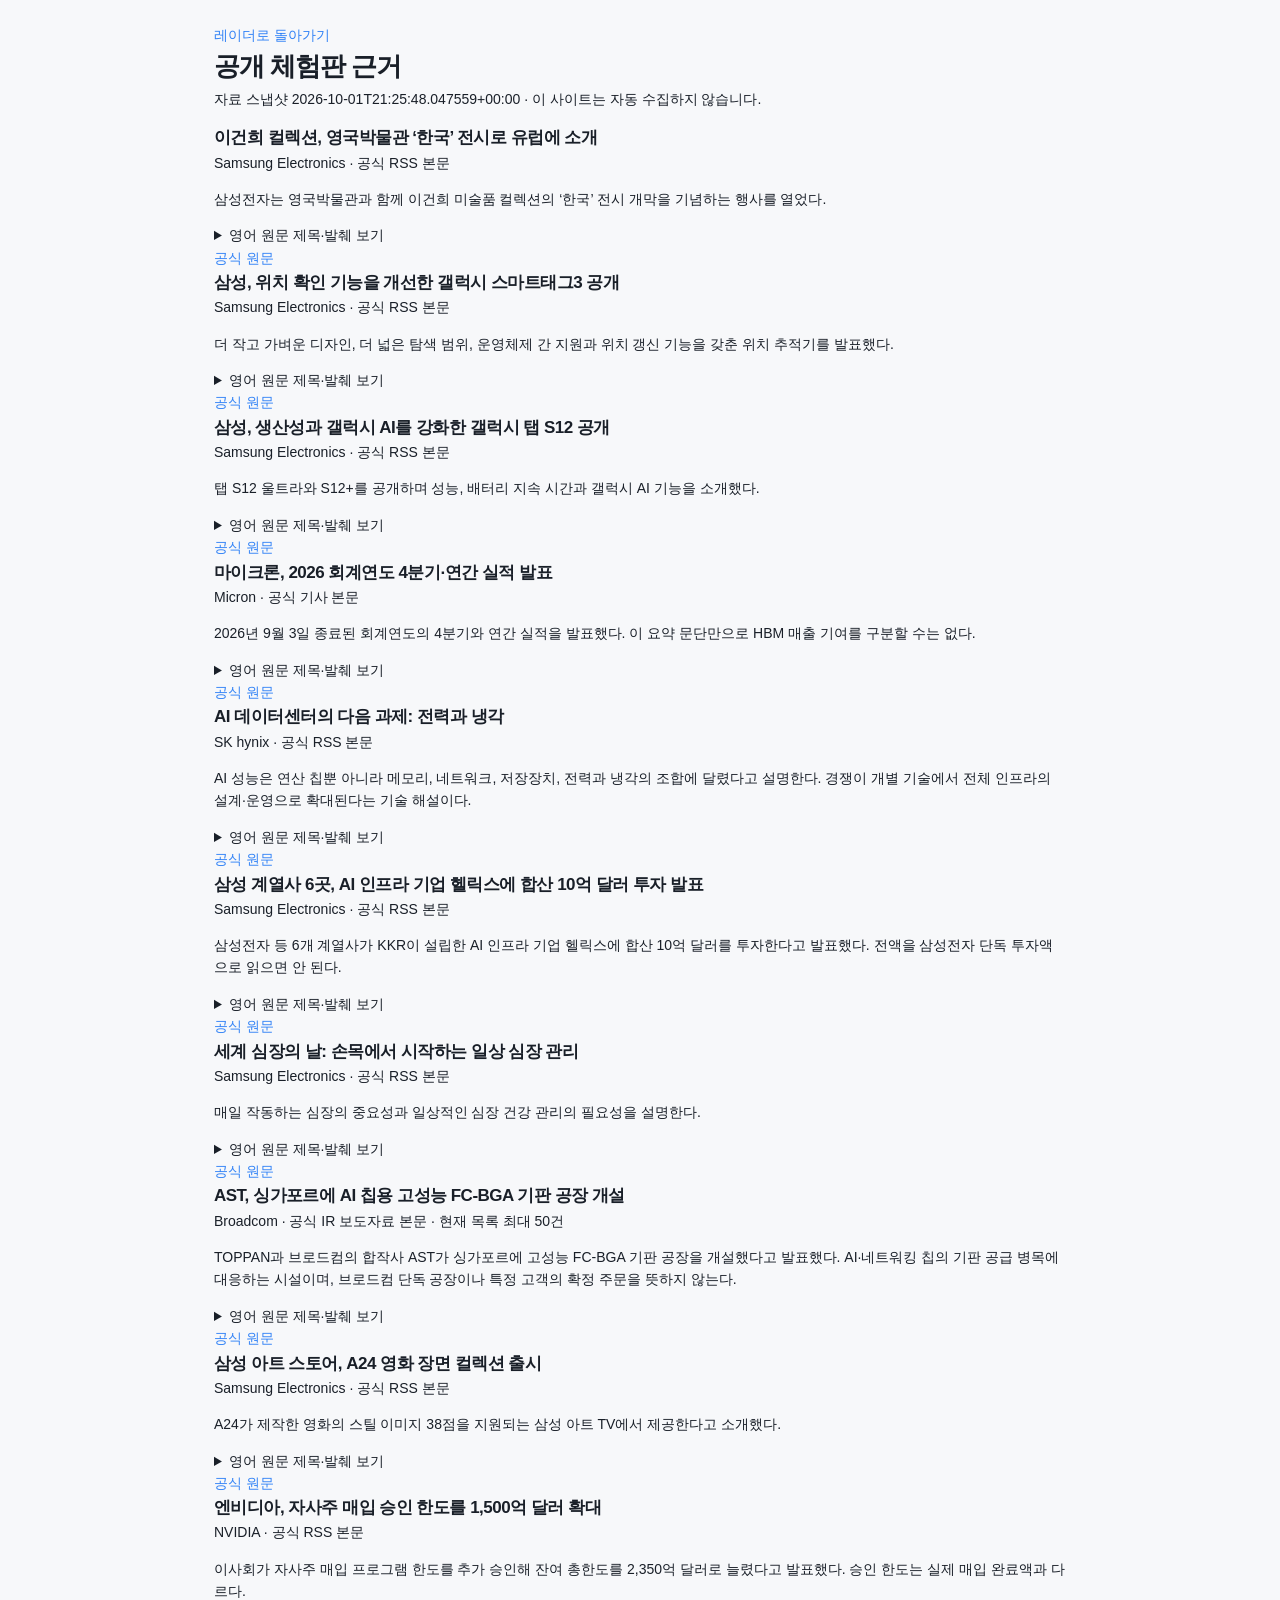
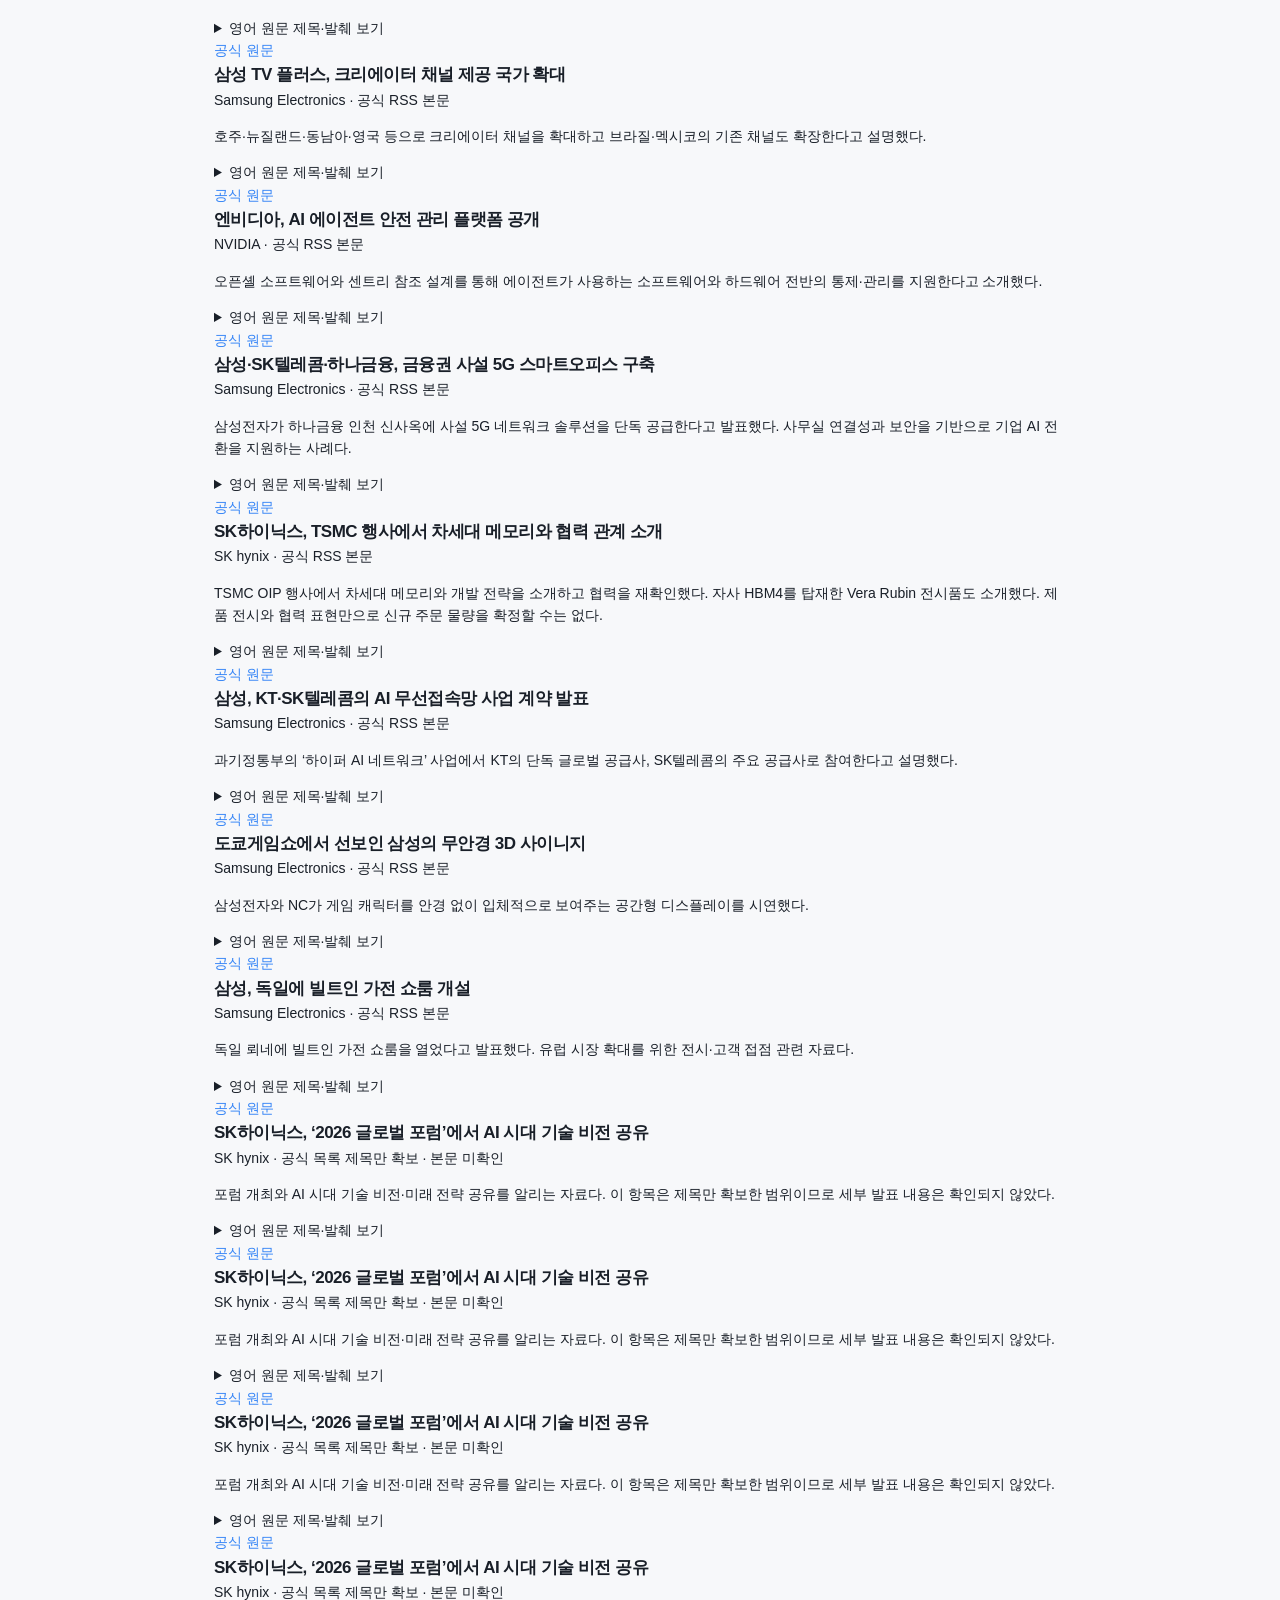
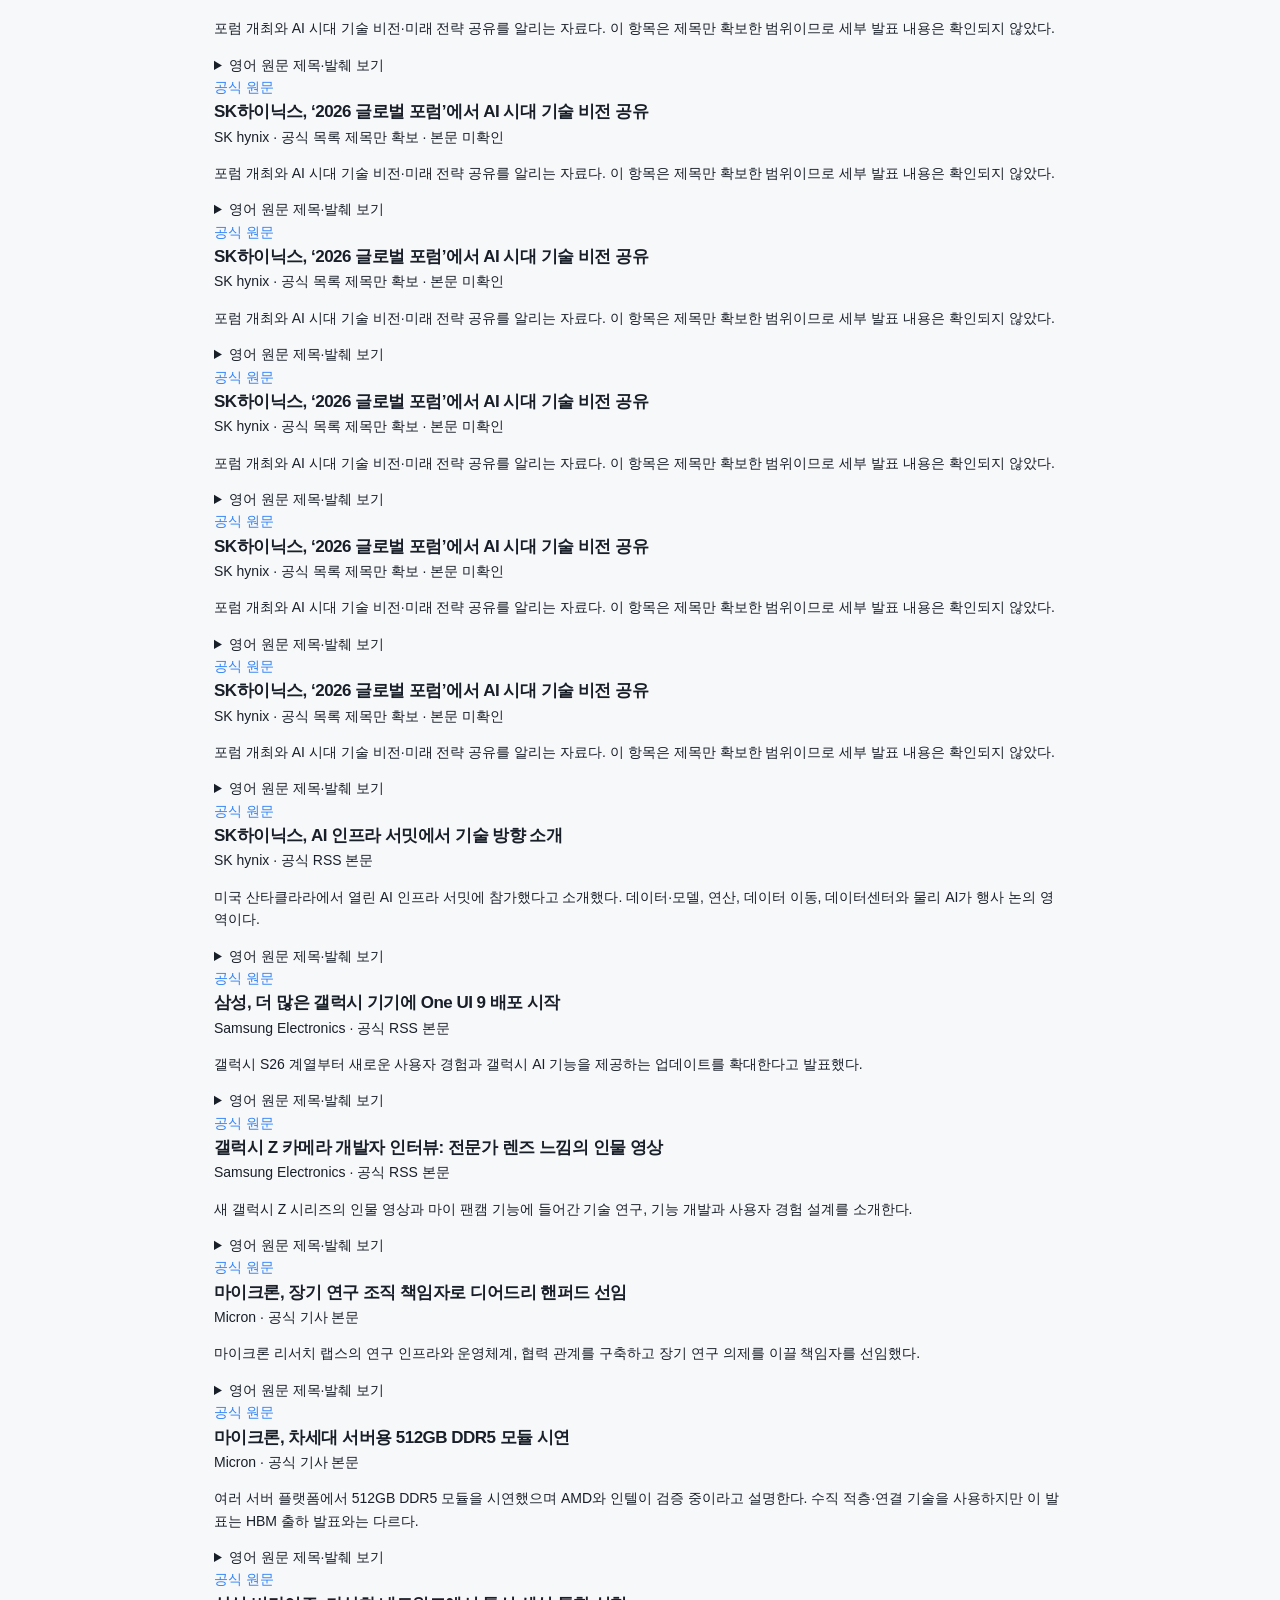
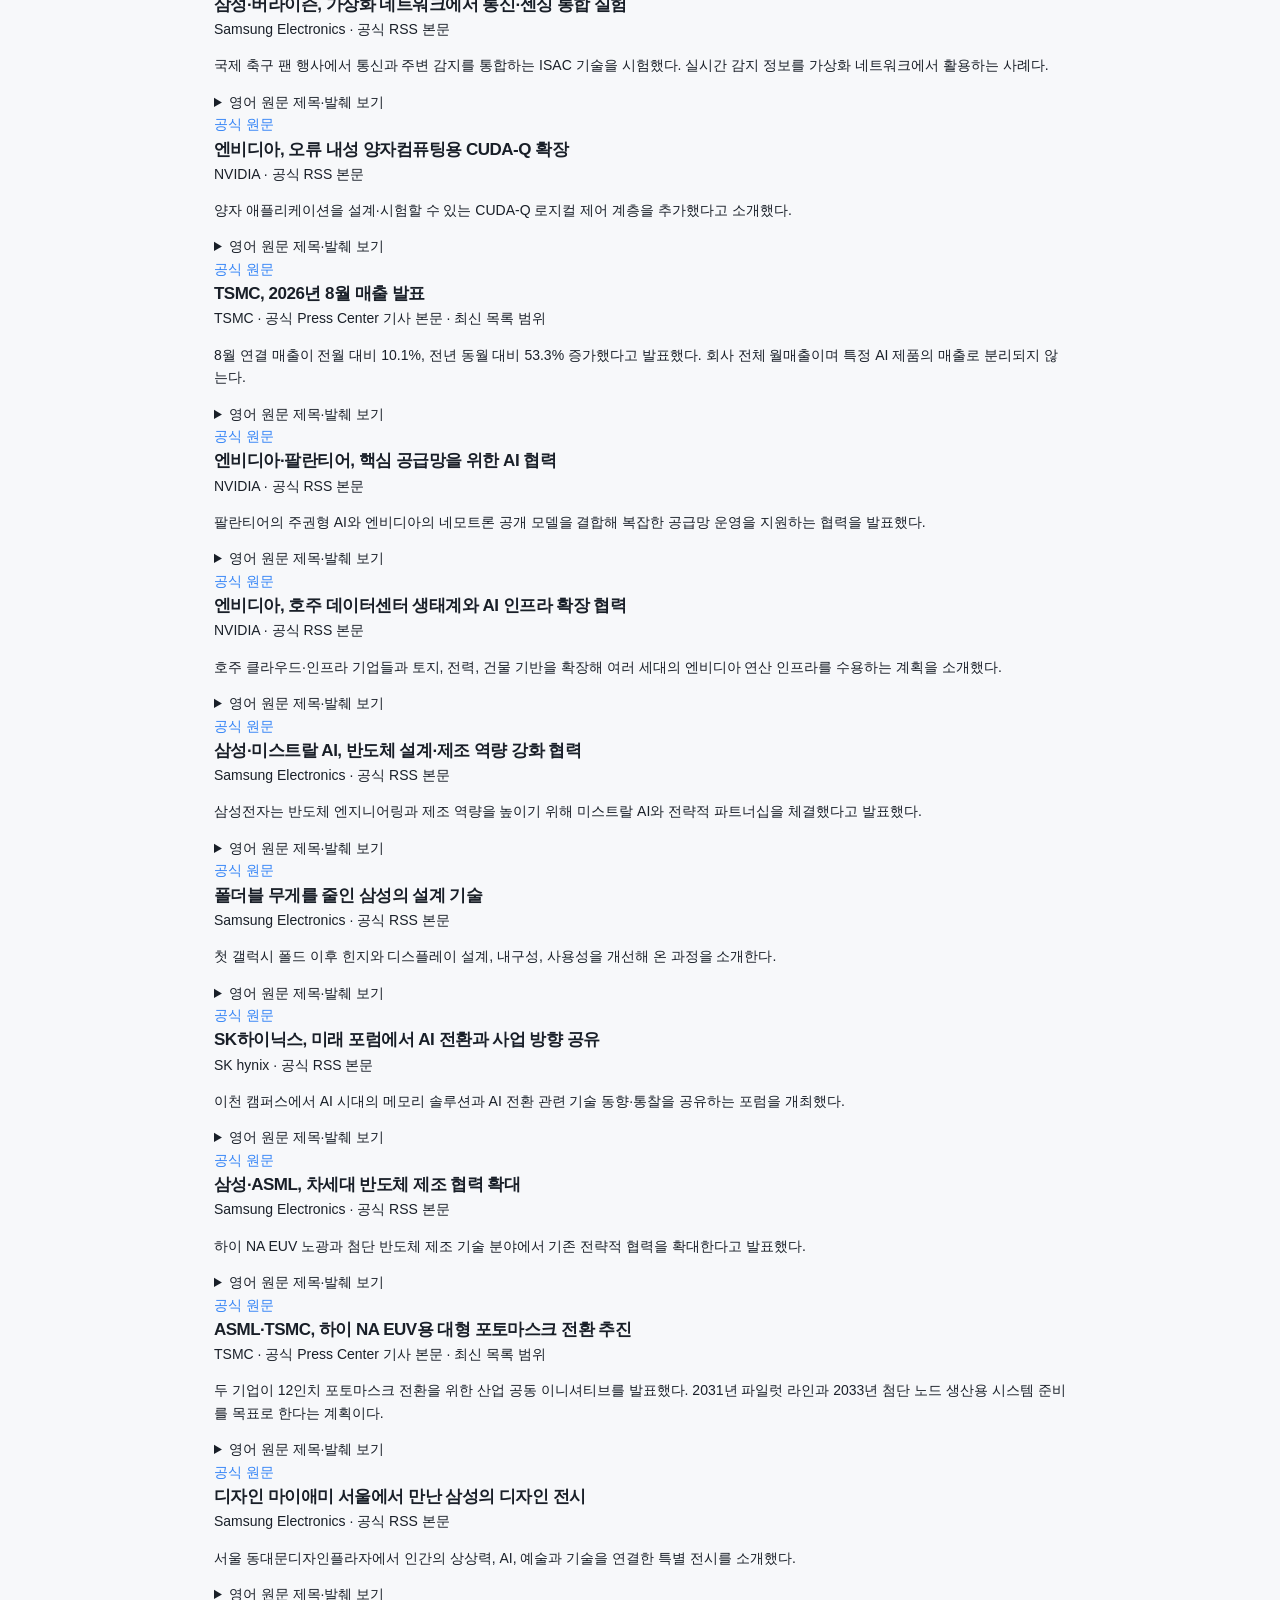
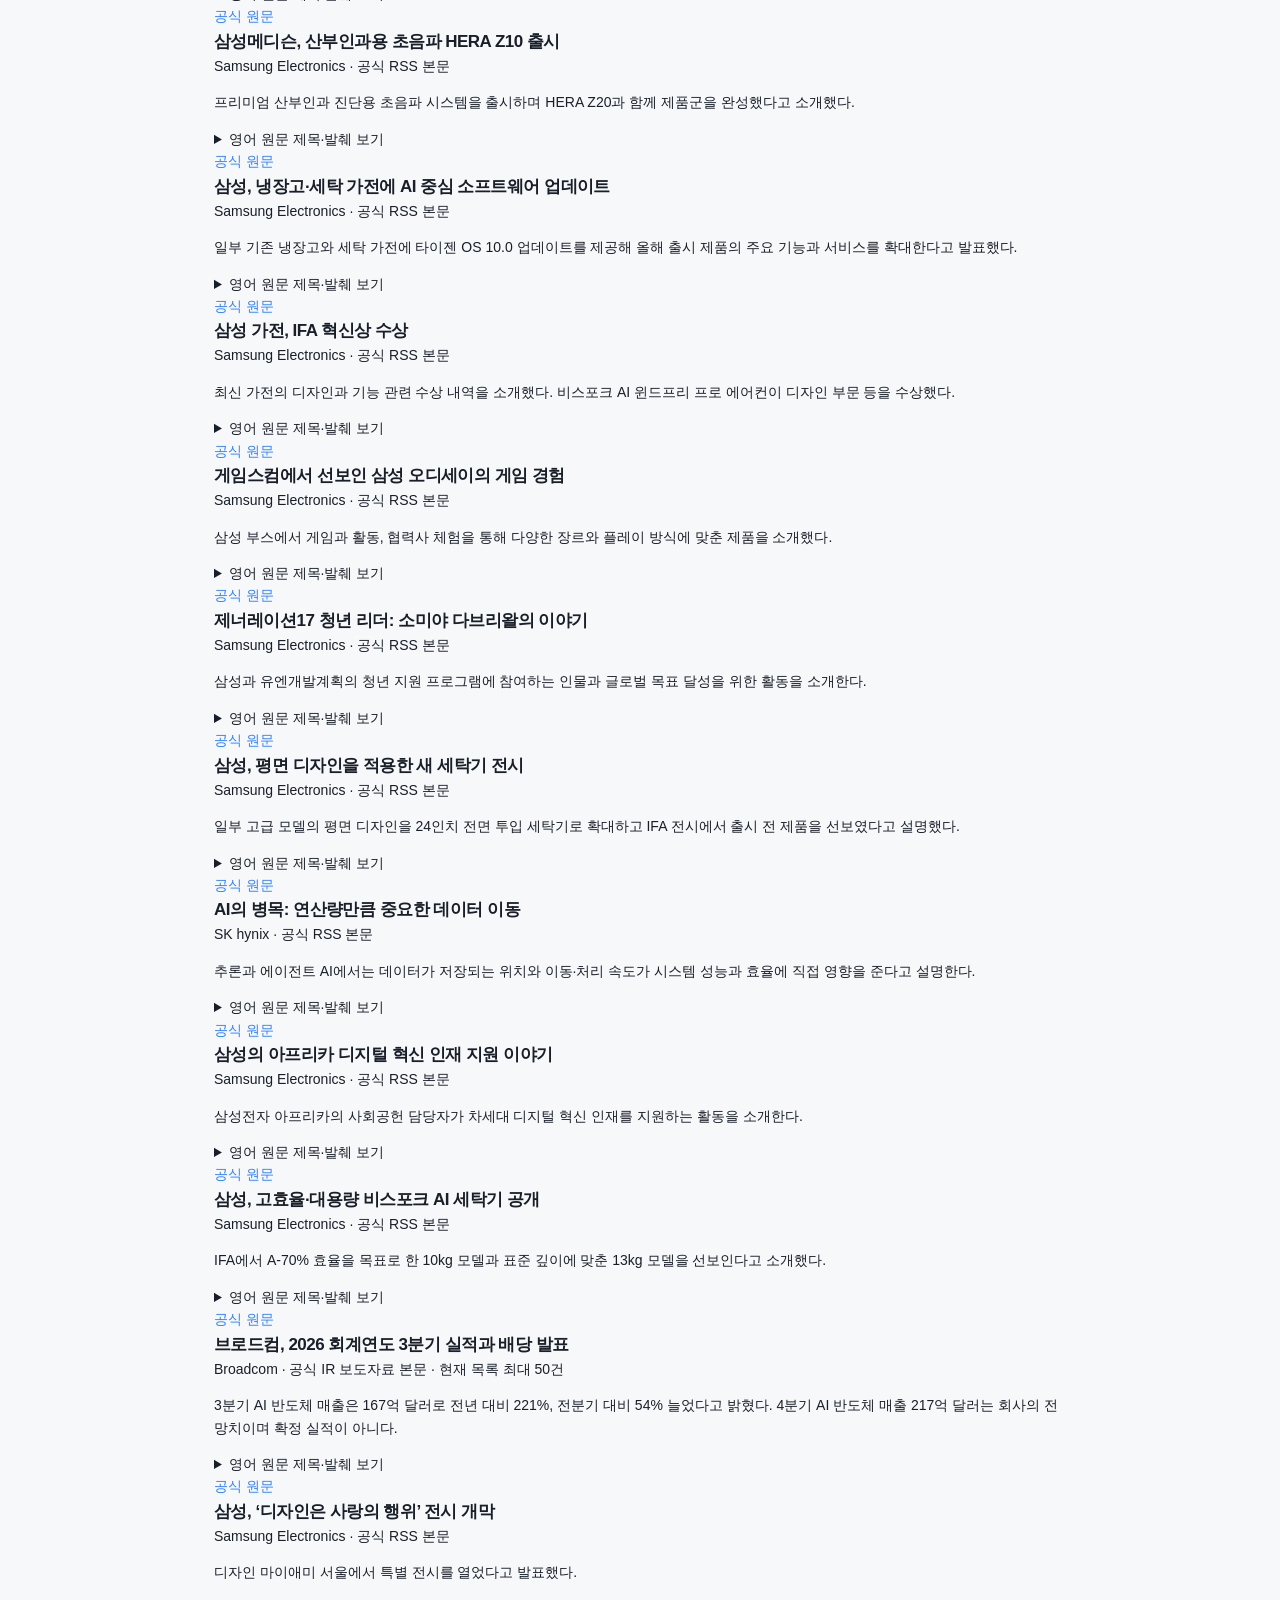
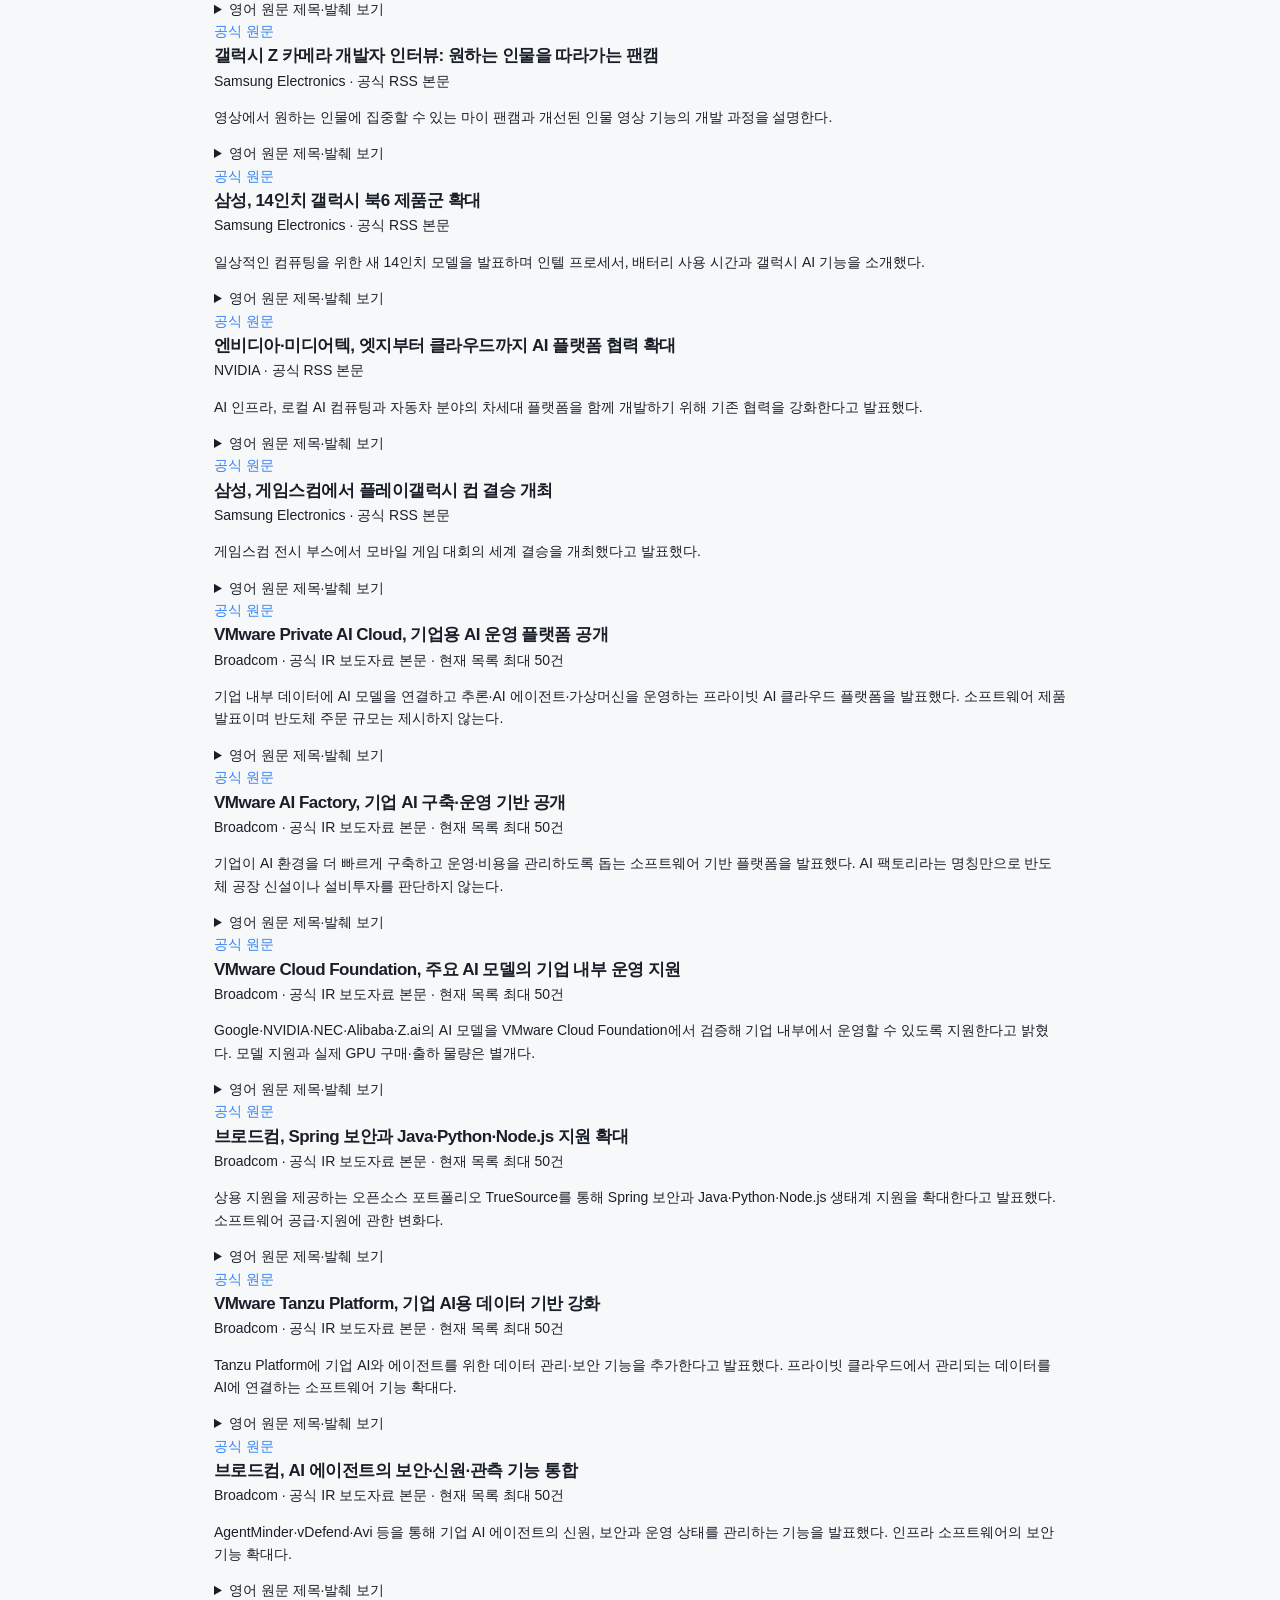
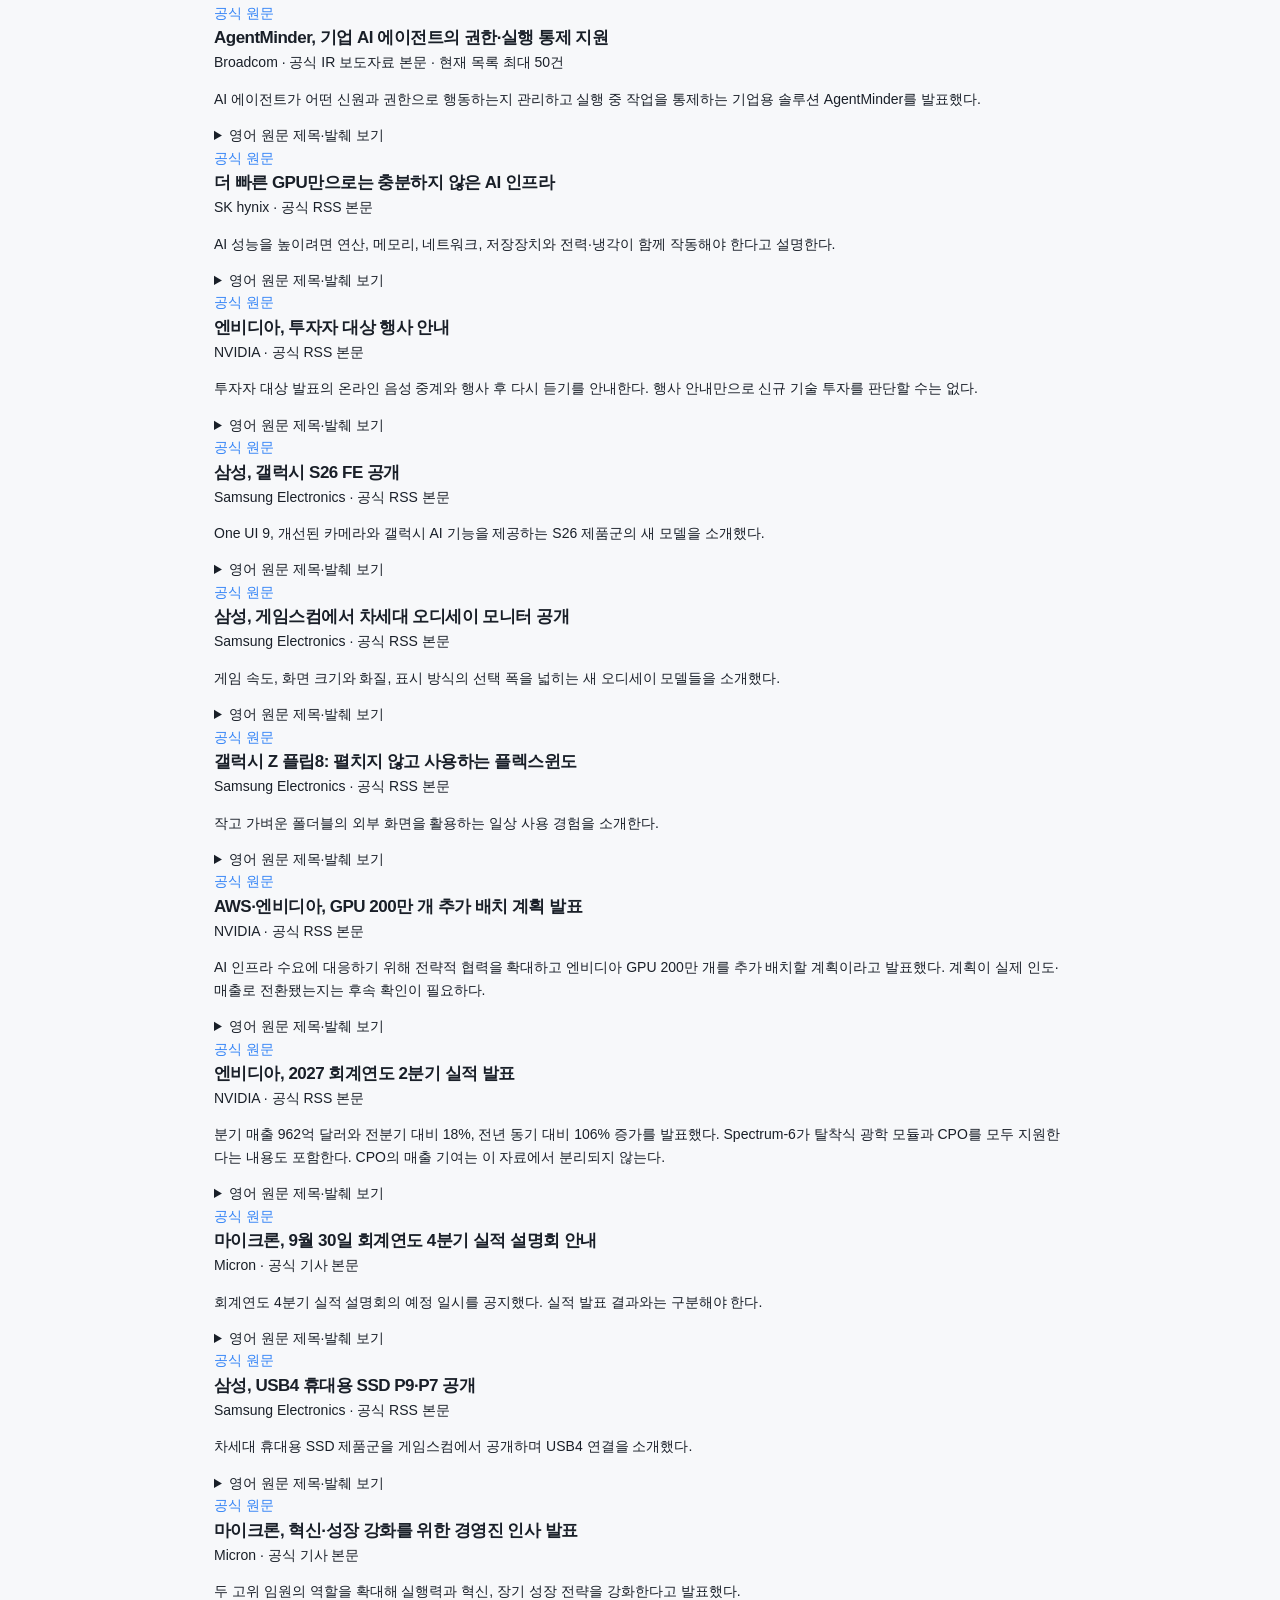
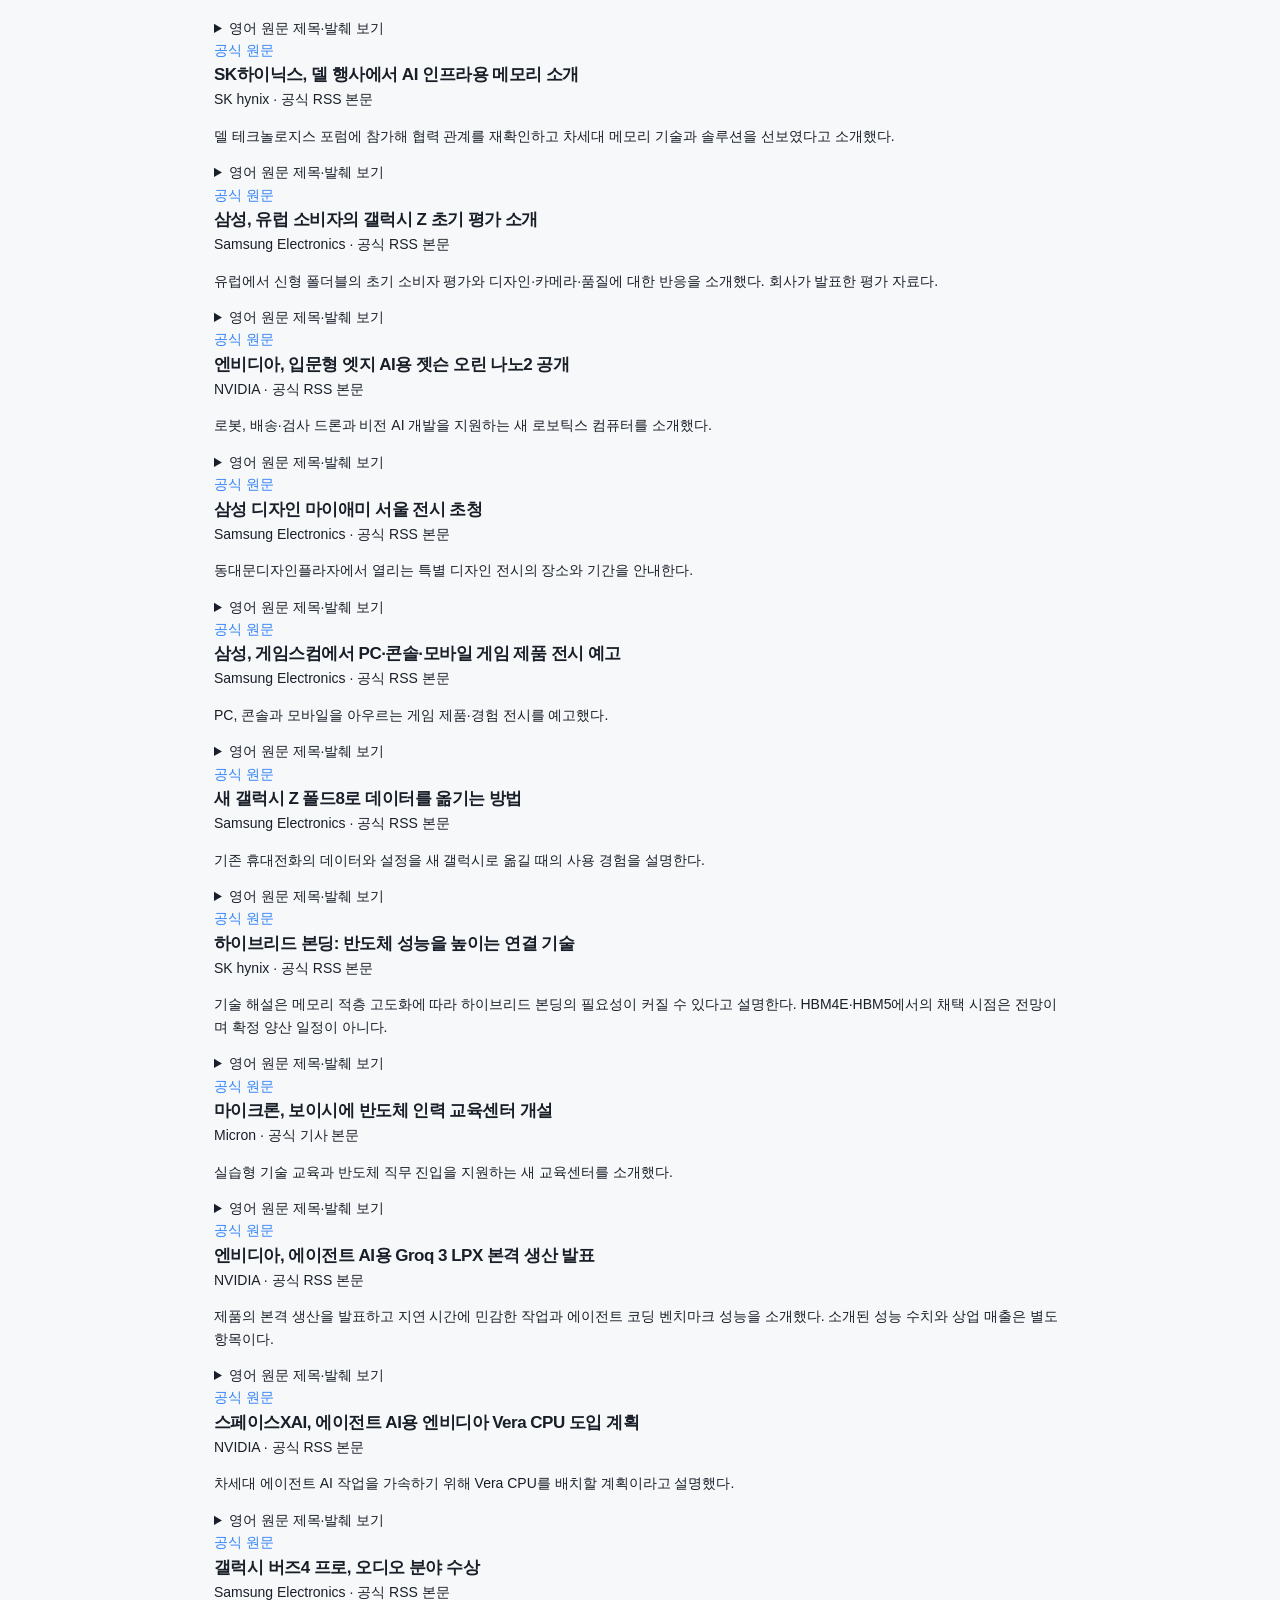
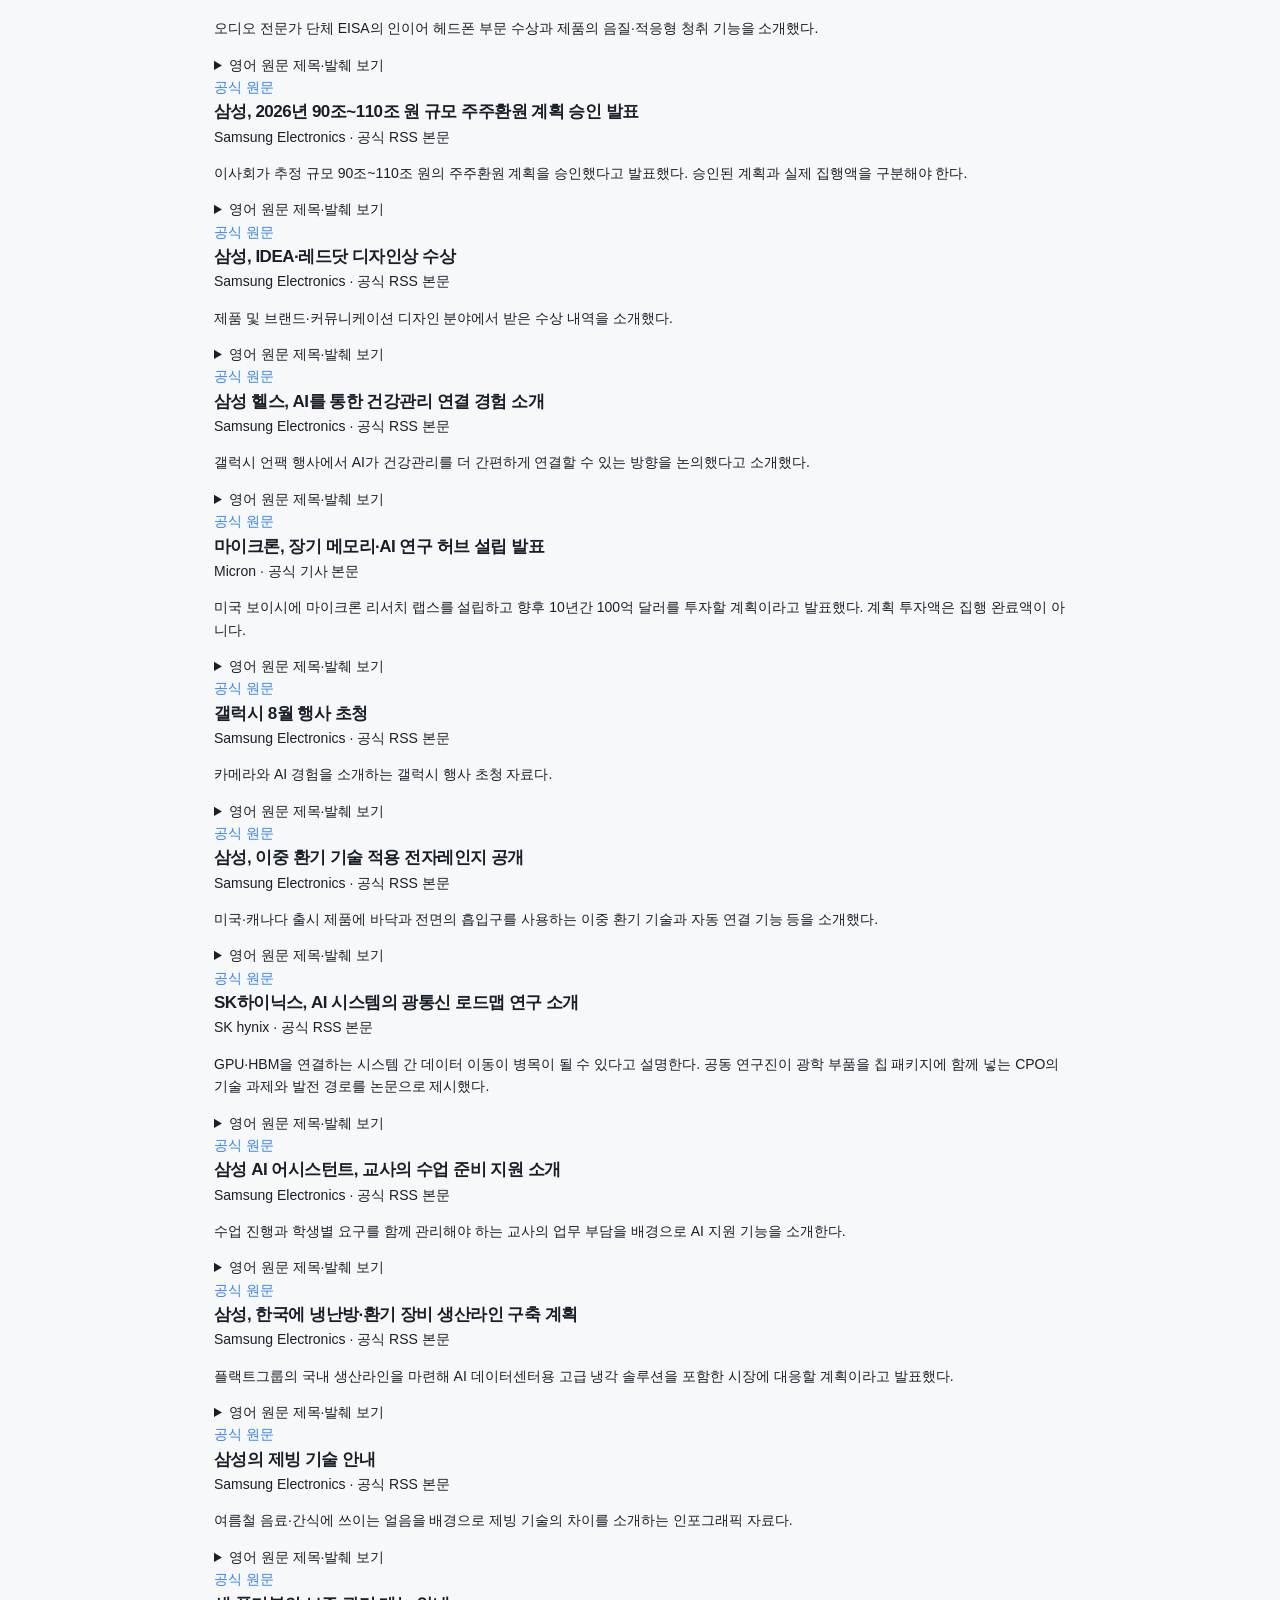
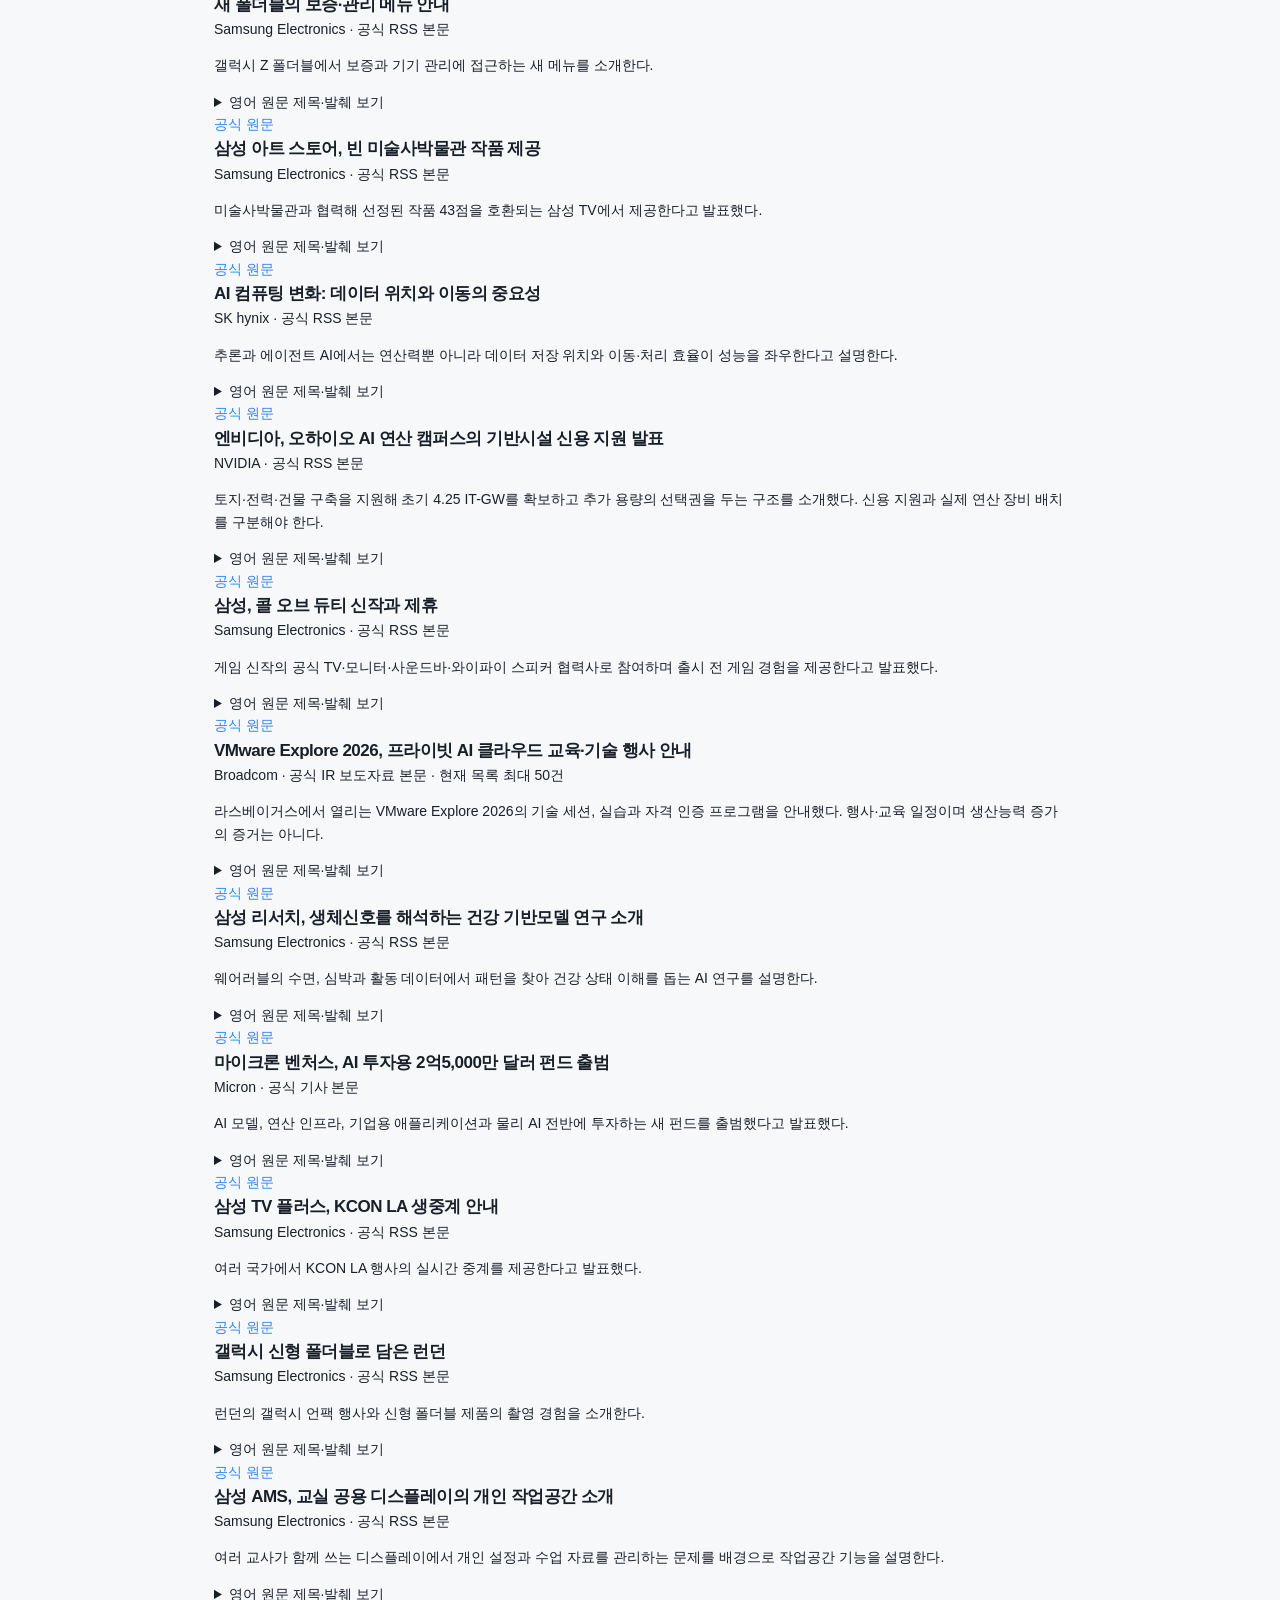
